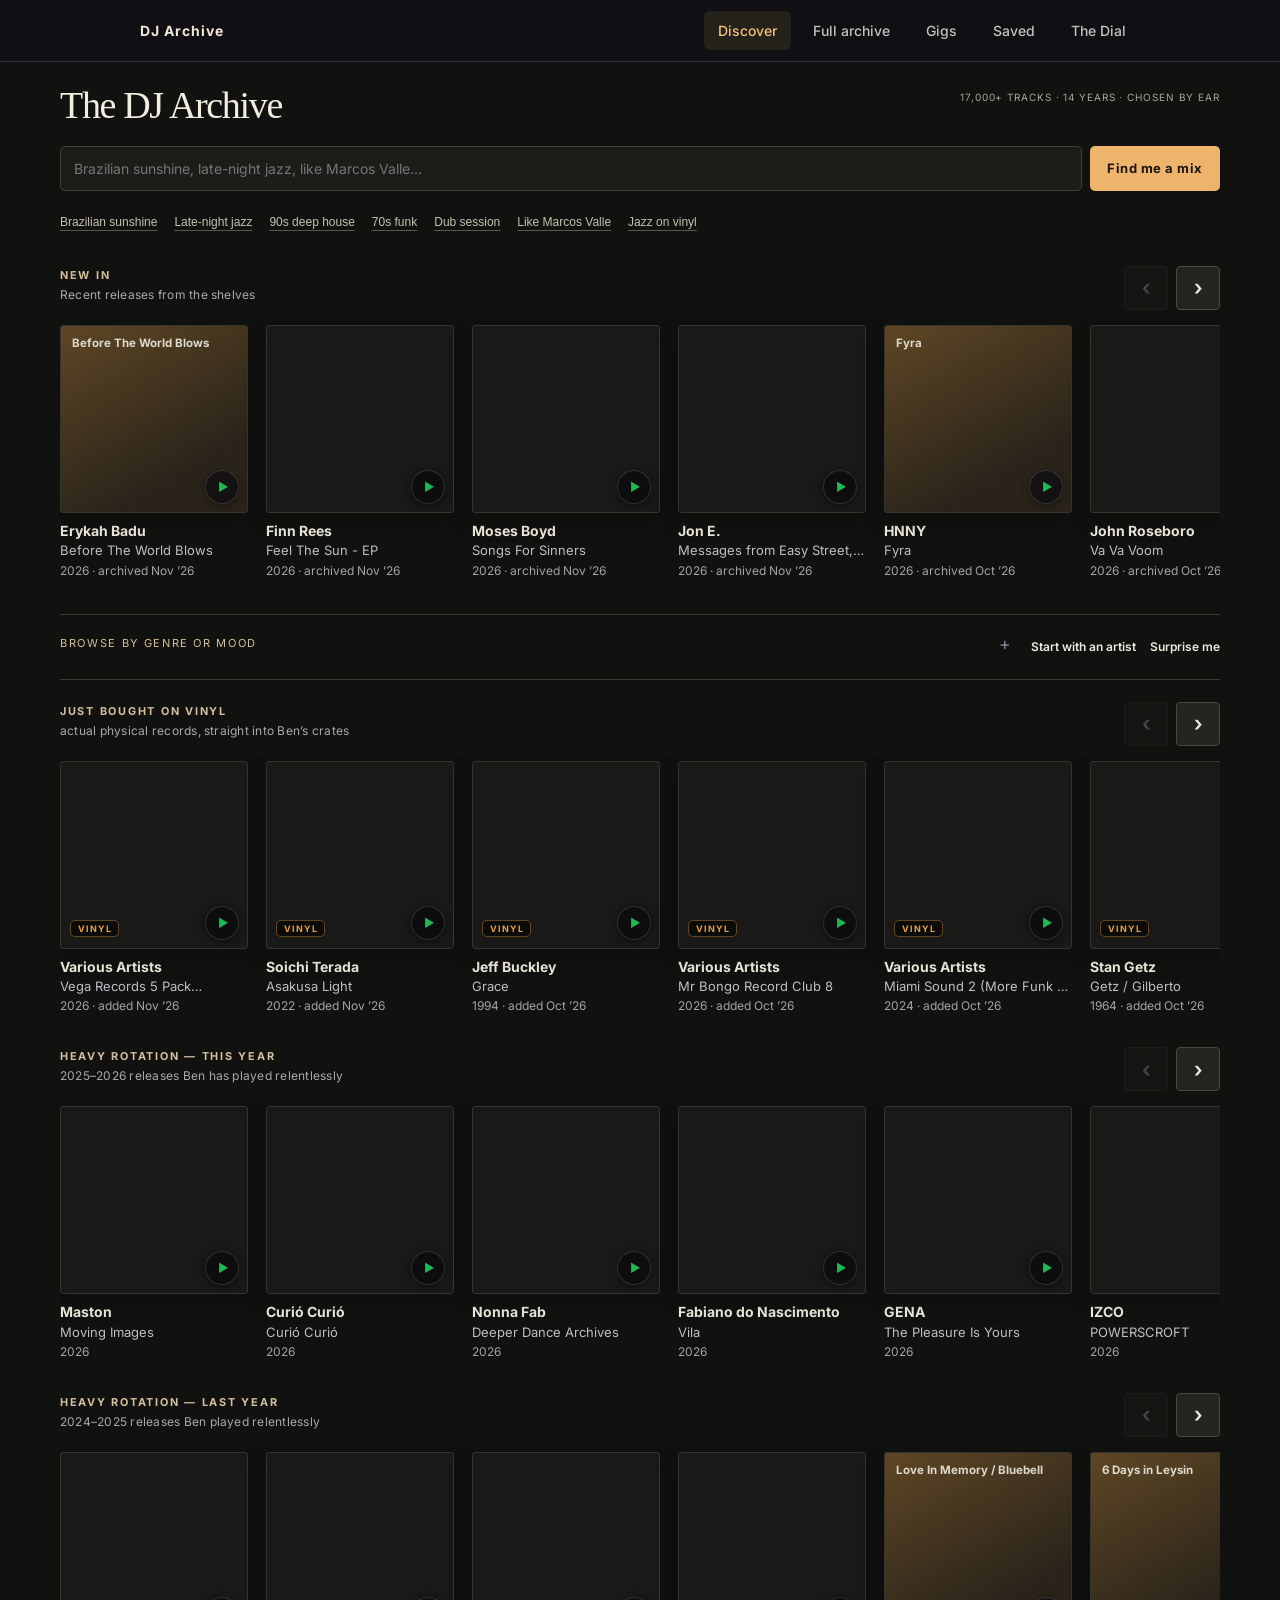
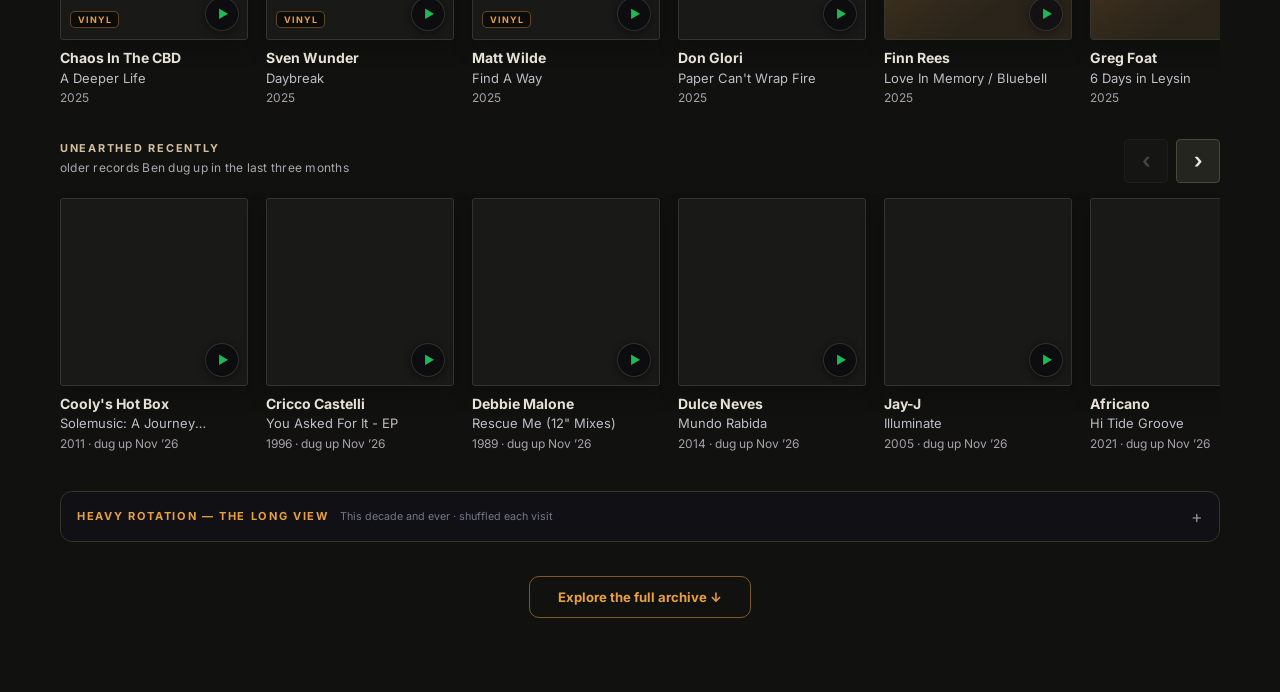
==== index.html @ 31969b56 "Sync 51 Spotify additions on 16 November" ====
<!DOCTYPE html>
<html lang="en">
<head>
<script>window._musicIncoming=location.search;window._musicFindHash=location.hash;</script>
<link rel="stylesheet" href="music-home.css">
<meta charset="UTF-8">
<meta name="viewport" content="width=device-width, initial-scale=1.0">
<title>The DJ Archive — 17,000 Tracks Chosen by Ear</title>
<meta name="description" content="Tell Ben’s shelves what you fancy. The Selector deals 25 sequenced tracks from a 14-year, human-curated archive. No algorithm.">
<meta name="theme-color" content="#0a0a0f">
<link rel="canonical" href="https://benmpolak.github.io/dj-archive/">

<meta property="og:type" content="website">
<meta property="og:site_name" content="The DJ Archive">
<meta property="og:url" content="https://benmpolak.github.io/dj-archive/">
<meta property="og:title" content="The DJ Archive — 17,000 Tracks Chosen by Ear">
<meta property="og:description" content="Tell Ben’s shelves what you fancy. Get a sequenced 25-track selection from 14 years of human curation. No algorithm.">
<meta property="og:image" content="https://benmpolak.github.io/dj-archive/og-preview-v1.png">
<meta property="og:image:width" content="1200">
<meta property="og:image:height" content="630">
<meta property="og:image:type" content="image/png">
<meta property="og:image:alt" content="The DJ Archive — 17,000 tracks, all chosen by ear">

<meta name="twitter:card" content="summary_large_image">
<meta name="twitter:title" content="The DJ Archive — 17,000 Tracks Chosen by Ear">
<meta name="twitter:description" content="Tell Ben’s shelves what you fancy. 25 tracks from a 14-year, human-curated archive. No algorithm.">
<meta name="twitter:image" content="https://benmpolak.github.io/dj-archive/og-preview-v1.png">
<meta name="twitter:image:alt" content="The DJ Archive — 17,000 tracks, all chosen by ear">
<style>
  @import url('https://fonts.googleapis.com/css2?family=Inter:wght@300;400;500;600;700&family=JetBrains+Mono:wght@400;500&display=swap');
  *{margin:0;padding:0;box-sizing:border-box}
  :root{--bg:#0a0a0f;--card:#12121a;--card2:#181824;--border:#1e1e2e;--text:#e0e0e8;--dim:#6a6a80;--accent:#e8a040;--accent2:#40a0e8;--red:#e84060;--green:#60e8a0;--pink:#ff69b4;--purple:#a040e8;--teal:#40e8d0;--orange:#ff8c00}
  body{font-family:'Inter',sans-serif;background:var(--bg);color:var(--text);overflow:hidden;height:100vh}
  .app{display:grid;grid-template-columns:300px 1fr;height:100vh}
  .sidebar{background:var(--card);border-right:1px solid var(--border);padding:16px;overflow-y:auto;display:flex;flex-direction:column;gap:12px}
  .sidebar h1{font-size:1.4em;font-weight:700;background:linear-gradient(135deg,var(--accent),var(--accent2));-webkit-background-clip:text;-webkit-text-fill-color:transparent}
  .about-link{font-size:0.72em;color:var(--accent2);cursor:pointer;transition:color 0.15s;margin-top:-4px} .about-link:hover{color:var(--accent);text-decoration:underline}
  .sidebar .sub{font-size:0.72em;color:var(--dim);margin-top:-8px}
  .filter-label{font-size:0.68em;text-transform:uppercase;letter-spacing:1px;color:var(--dim);margin-bottom:2px}
  .filter-hint{font-size:0.62em;color:var(--dim);opacity:0.6;margin:0 0 4px 0;line-height:1.3}
  .chips{display:flex;flex-wrap:wrap;gap:3px}
  .chip{padding:3px 8px;border-radius:12px;font-size:0.7em;cursor:pointer;background:var(--card2);border:1px solid var(--border);color:var(--dim);transition:all 0.15s;user-select:none;white-space:nowrap}
  .chip:hover{border-color:var(--accent);color:var(--text)}
  .chip.active{background:var(--accent);color:#000;border-color:var(--accent);font-weight:600}
  .chip.active-blue{background:var(--accent2);color:#fff;border-color:var(--accent2);font-weight:600}
  .chip.active-mood{background:var(--purple);color:#fff;border-color:var(--purple);font-weight:600}
  .chip.active-era{background:var(--orange);color:#fff;border-color:var(--orange);font-weight:600}
  .chip.active-tag{background:var(--teal);color:#000;border-color:var(--teal);font-weight:600}
  .chip.active-sg{background:var(--pink);color:#000;border-color:var(--pink);font-weight:600}
  .chip .ct{opacity:0.5;font-size:0.85em}
  .search-box{width:100%;padding:8px 12px;border-radius:8px;border:1px solid var(--border);background:var(--card2);color:var(--text);font-size:0.85em;outline:none}
  .search-box:focus{border-color:var(--accent)}
  .dig-inline-row{display:flex;align-items:center;gap:6px;margin-top:4px}
  .dig-inline-label{font-size:0.68em;color:var(--dim);text-transform:uppercase;letter-spacing:0.5px;flex-shrink:0}
  .dig-inline-input{flex:1;padding:6px 10px;border-radius:8px;border:1px solid var(--border);background:var(--card2);color:var(--text);font-size:0.8em;outline:none;font-family:inherit}
  .dig-inline-input:focus{border-color:var(--teal)}
  .dig-inline-input::placeholder{color:var(--dim);font-size:0.9em}
  .dig-inline-go{padding:6px 10px;border-radius:8px;border:1px solid var(--teal);background:transparent;color:var(--teal);cursor:pointer;font-size:0.85em;transition:all 0.15s;flex-shrink:0}
  .dig-inline-go:hover{background:var(--teal);color:#000}
  .rediscover-btn{padding:5px 12px;border-radius:8px;font-size:0.72em;cursor:pointer;background:var(--card2);border:1px solid var(--border);color:var(--dim);transition:all 0.15s;font-weight:500}
  .rediscover-btn:hover{border-color:var(--accent);color:var(--text)}
  .stats-dash-overlay{position:fixed;inset:0;background:rgba(0,0,0,0.85);z-index:300;display:none;align-items:center;justify-content:center;backdrop-filter:blur(8px);overflow-y:auto;padding:20px}
  .stats-dash-overlay.visible{display:flex}
  .stats-dash{background:var(--card);border:1px solid var(--border);border-radius:16px;width:100%;max-width:900px;max-height:90vh;overflow-y:auto;padding:28px 32px;position:relative}
  .stats-dash h2{font-size:1.3em;font-weight:700;margin-bottom:16px;background:linear-gradient(135deg,var(--accent),var(--accent2));-webkit-background-clip:text;-webkit-text-fill-color:transparent}
  .stats-dash .sd-close{position:absolute;top:16px;right:20px;font-size:1.2em;cursor:pointer;color:var(--dim);transition:color 0.15s}
  .stats-dash .sd-close:hover{color:var(--text)}
  .sd-grid{display:grid;grid-template-columns:repeat(auto-fit,minmax(200px,1fr));gap:16px;margin-bottom:24px}
  .sd-card{background:var(--card2);border:1px solid var(--border);border-radius:12px;padding:16px;text-align:center}
  .sd-card .sd-num{font-size:2em;font-weight:700;font-family:'JetBrains Mono',monospace}
  .sd-card .sd-label{font-size:0.72em;color:var(--dim);margin-top:4px}
  .sd-section{margin-bottom:24px}
  .sd-section h3{font-size:0.9em;font-weight:600;color:var(--accent2);margin-bottom:10px;text-transform:uppercase;letter-spacing:1px}
  .sd-bar-row{display:flex;flex-wrap:wrap;align-items:baseline;gap:0 8px;margin-bottom:8px;font-size:0.85em}
  .sd-bar-label{flex:1;min-width:0;text-align:left;color:var(--text);overflow:hidden;text-overflow:ellipsis;white-space:nowrap}
  .sd-bar{order:2;flex-basis:100%;width:100%;height:3px;margin-top:4px;background:var(--card2);border-radius:2px;overflow:hidden}
  .sd-bar-fill{height:100%;border-radius:2px;transition:width 0.4s ease}
  .sd-bar-count{order:1;font-size:0.82em;color:var(--dim);flex-shrink:0;font-family:'JetBrains Mono',monospace}
  .rd-panel{background:var(--card);border-top:2px solid var(--purple);border-bottom:2px solid var(--purple);padding:14px 16px;flex-shrink:0;max-height:400px;overflow-y:auto;display:none}
  .rd-panel.visible{display:block}
  .rd-header{display:flex;align-items:center;justify-content:space-between;margin-bottom:8px}
  .rd-header h3{font-size:0.85em;font-weight:600;color:var(--purple)}
  .rd-desc{font-size:0.73em;color:var(--dim);font-style:italic;margin:0 0 10px 0;padding:4px 8px;background:var(--card2);border-radius:6px;line-height:1.4}
  .rd-tracks{display:flex;flex-direction:column;gap:3px}
  .rd-track{display:flex;align-items:center;gap:6px;padding:5px 8px;border-radius:6px;background:var(--card2);font-size:0.75em;transition:background 0.15s;cursor:pointer}
  .rd-track:hover{background:var(--border)}
  .rd-track .rd-artist{font-weight:600;color:var(--purple)}
  .rd-track .rd-title{color:var(--text)}
  .rd-track .rd-meta{color:var(--dim);font-size:0.85em;margin-left:auto;white-space:nowrap}
  @media(max-width:768px){.sd-grid{grid-template-columns:1fr 1fr}.stats-dash{padding:16px 18px;margin:10px}.sd-bar-row{font-size:0.8em}}
  .qt-edit{font-size:0.7em;color:var(--dim);opacity:0;cursor:pointer;margin-left:4px;transition:opacity 0.15s;vertical-align:middle}
  tr:hover .qt-edit{opacity:0.5}
  .qt-edit:hover{opacity:1!important;color:var(--accent)}
  @media(max-width:768px){.qt-edit{opacity:0.4;font-size:0.8em}}
  .qt-menu{position:fixed;z-index:500;background:var(--card);border:1px solid var(--border);border-radius:12px;padding:10px 0;min-width:280px;box-shadow:0 8px 32px rgba(0,0,0,0.6);display:none;max-height:80vh;overflow-y:auto}
  .qt-menu.visible{display:block}
  .qt-menu-header{padding:6px 14px;font-size:0.72em;color:var(--dim);border-bottom:1px solid var(--border);margin-bottom:4px}
  .qt-menu-header b{color:var(--text);font-weight:600}
  .qt-section{padding:4px 14px;font-size:0.65em;color:var(--dim);text-transform:uppercase;letter-spacing:1px;margin-top:6px}
  .qt-row{display:flex;align-items:center;gap:8px;padding:6px 14px;cursor:pointer;font-size:0.8em;transition:background 0.1s}
  .qt-row:hover{background:var(--card2)}
  .qt-row input{flex:1;padding:5px 8px;border-radius:6px;border:1px solid var(--border);background:var(--card2);color:var(--text);font-size:0.9em;outline:none;font-family:inherit}
  .qt-row input:focus{border-color:var(--accent)}
  .qt-row label{font-size:0.85em;color:var(--text)}
  .qt-vibe{padding:3px 10px;border-radius:10px;font-size:0.75em;cursor:pointer;background:var(--card2);border:1px solid var(--border);color:var(--dim);transition:all 0.15s;white-space:nowrap}
  .qt-vibe:hover{border-color:var(--accent);color:var(--text)}
  .qt-vibe.qt-active{background:var(--accent);color:#000;border-color:var(--accent);font-weight:600}
  .qt-vibes{display:flex;flex-wrap:wrap;gap:4px;padding:6px 14px}
  .qt-apply{margin:8px 14px 4px;padding:6px 14px;border-radius:8px;border:none;background:var(--accent);color:#000;font-weight:600;font-size:0.8em;cursor:pointer;width:calc(100% - 28px);transition:opacity 0.15s}
  .qt-apply:hover{opacity:0.85}
  .qt-scope{padding:4px 14px;display:flex;align-items:center;gap:6px}
  .qt-scope label{font-size:0.75em;color:var(--dim);cursor:pointer}
  .qt-scope input{accent-color:var(--accent)}
  .cc-quick-actions{display:flex;gap:6px;margin-top:4px}
  .cc-quick-btn{padding:5px 12px;border-radius:8px;font-size:0.72em;cursor:pointer;background:var(--card2);border:1px solid var(--border);color:var(--dim);transition:all 0.15s;font-weight:500}
  .cc-quick-btn:hover{border-color:var(--accent);color:var(--text)}.cc-quick-btn.stats-hero{background:linear-gradient(135deg,var(--accent),var(--accent2));color:#0a0a0f;border:none;font-weight:700;padding:5px 16px;box-shadow:0 2px 10px rgba(232,160,64,0.35)}.cc-quick-btn.stats-hero:hover{transform:translateY(-1px);box-shadow:0 4px 16px rgba(232,160,64,0.55);color:#0a0a0f}.pc-badge{font-size:0.7em;color:var(--accent);background:var(--card2);border-radius:6px;padding:1px 5px;margin-left:6px;font-family:'JetBrains Mono',monospace;white-space:nowrap;vertical-align:middle}.sd-tabs{display:flex;gap:6px;flex-wrap:wrap;margin:0 0 18px}.sd-tab{padding:6px 14px;border-radius:20px;font-size:0.8em;cursor:pointer;background:var(--card2);border:1px solid var(--border);color:var(--dim);font-weight:600}.sd-tab:hover{border-color:var(--accent);color:var(--text)}.sd-tab.active{background:linear-gradient(135deg,var(--accent),var(--accent2));color:#0a0a0f;border:none}
  .search-box::placeholder{color:var(--dim)}
  .genre-search{width:100%;padding:5px 8px;border-radius:6px;border:1px solid var(--border);background:var(--card2);color:var(--text);font-size:0.75em;outline:none;margin-bottom:4px}
  .genre-chips-wrap{max-height:120px;overflow-y:auto}
  .tempo-row{display:flex;align-items:center;gap:8px}
  .tempo-row input{width:60px;padding:4px 6px;border-radius:6px;border:1px solid var(--border);background:var(--card2);color:var(--text);font-size:0.8em;font-family:'JetBrains Mono',monospace;text-align:center;outline:none}
  .tempo-row span{color:var(--dim);font-size:0.8em}
  .main-area{display:flex;flex-direction:column;overflow:hidden}
  .stats-bar{padding:10px 16px;background:var(--card);border-bottom:1px solid var(--border);display:flex;align-items:center;gap:16px;flex-wrap:wrap;flex-shrink:0}
  .stat{font-size:0.78em;color:var(--dim)} .stat b{color:var(--accent);font-family:'JetBrains Mono',monospace}
  .sort-controls{display:flex;gap:4px;margin-left:auto;flex-wrap:wrap}
  .sort-btn{padding:3px 9px;border-radius:10px;font-size:0.68em;cursor:pointer;background:var(--card2);border:1px solid var(--border);color:var(--dim)}
  .sort-btn:hover{border-color:var(--accent)} .sort-btn.active{background:var(--accent2);color:#fff;border-color:var(--accent2)}
  .playlist-actions{display:flex;gap:4px;margin-left:8px} .pl-btn{padding:4px 12px;border-radius:10px;font-size:0.7em;cursor:pointer;border:1px solid var(--border);background:var(--card2);color:var(--dim);font-weight:500;transition:all 0.15s} .pl-btn:hover{border-color:var(--accent);color:var(--text)} .pl-btn.save-spotify{background:#1DB954;color:#000;border-color:#1DB954;font-weight:600} .pl-btn.save-spotify:hover{background:#1ed760}
  .pl-btn.save-recent{background:var(--teal);color:#000;border-color:var(--teal);font-weight:600} .pl-btn.save-recent:hover{background:#6dd6c8}
  .table-wrap{flex:1;overflow-y:auto;overflow-x:hidden;scrollbar-width:thin;scrollbar-color:var(--accent2) var(--card2)}
  .table-wrap::-webkit-scrollbar{width:10px} .table-wrap::-webkit-scrollbar-track{background:var(--card2);border-radius:5px} .table-wrap::-webkit-scrollbar-thumb{background:var(--accent2);border-radius:5px;border:2px solid var(--card2)} .table-wrap::-webkit-scrollbar-thumb:hover{background:var(--accent)}
  table{width:100%;border-collapse:collapse}
  thead{position:sticky;top:0;z-index:5}
  th{padding:7px 10px;text-align:left;font-size:0.65em;text-transform:uppercase;letter-spacing:1px;color:var(--dim);border-bottom:1px solid var(--border);background:var(--bg)}
  th.sortable{cursor:pointer;user-select:none;transition:color 0.15s} th.sortable:hover{color:var(--accent)} th.sort-active{color:var(--accent2);font-weight:700}
  td{padding:5px 10px;font-size:0.78em;border-bottom:1px solid #111118;max-width:0;overflow:hidden;text-overflow:ellipsis;white-space:nowrap}
  td.col-play{overflow:visible;max-width:none}
  tr:hover td{background:var(--card)} tr{cursor:pointer}
  .col-play{width:30px;text-align:center;overflow:visible}
  .bpm-zones{display:flex;flex-wrap:wrap;gap:3px;margin-top:4px}
  .bpm-zone{padding:4px 10px;border-radius:10px;font-size:0.72em;cursor:pointer;background:var(--card2);border:1px solid var(--border);color:var(--dim);transition:all 0.15s;user-select:none}
  .bpm-zone:hover{border-color:var(--accent);color:var(--text)}
  .bpm-zone.active{background:var(--accent);color:#000;border-color:var(--accent);font-weight:600}
  .bpm-zone .bz-range{font-family:'JetBrains Mono',monospace;font-size:0.9em;opacity:0.7;margin-left:3px}
  .bpm-zone .ct{opacity:0.5;font-size:0.85em;margin-left:2px}
  #vinyl-toggle.active{background:var(--accent);color:#000;border-color:var(--accent);font-weight:600}
  .folder-group{margin-bottom:4px}
  .folder-label{font-size:0.72em;color:var(--dim);cursor:pointer;display:flex;align-items:center;gap:4px;padding:3px 0;user-select:none;transition:color 0.15s}
  .folder-label:hover{color:var(--text)}
  .folder-label .folder-arrow{font-size:0.7em;transition:transform 0.2s}
  .folder-group.collapsed .folder-arrow{transform:rotate(-90deg)}
  .folder-group.collapsed .folder-children{display:none}
  .folder-children{padding-left:8px;margin-top:2px}
  .set-track.dragging{opacity:0.4;background:var(--accent)!important}
  .set-track.drag-over{border-top:2px solid var(--accent)}
  .st-arrows{display:flex;flex-direction:column;gap:0;flex-shrink:0}
  .st-arrow{cursor:pointer;color:var(--dim);font-size:0.55em;line-height:1;padding:1px 3px;opacity:0.5;transition:opacity 0.15s;user-select:none}.st-arrow:hover{opacity:1;color:var(--accent)}
  .track-popover{position:fixed;background:var(--card);border:2px solid var(--purple);border-radius:12px;padding:12px 14px;z-index:95;box-shadow:0 8px 24px rgba(0,0,0,0.6);max-width:380px;width:90vw;display:none}
  .track-popover.visible{display:block}
  .tp-header{display:flex;align-items:center;justify-content:space-between;margin-bottom:8px}
  .tp-title{font-size:0.78em;font-weight:600;color:var(--purple)}
  .tp-close{cursor:pointer;color:var(--dim);padding:2px 6px;font-size:0.8em}.tp-close:hover{color:var(--red)}
  .tp-tracks{display:flex;flex-direction:column;gap:4px}
  .tp-track{display:flex;align-items:center;gap:6px;padding:4px 8px;border-radius:6px;background:var(--card2);font-size:0.74em;transition:background 0.15s}
  .tp-track:hover{background:var(--border)}
  .tp-add{cursor:pointer;color:var(--green);font-weight:700;font-size:1.1em;padding:0 4px;opacity:0.5;transition:opacity 0.15s;flex-shrink:0}.tp-add:hover{opacity:1}
  .tp-play{text-decoration:none;font-size:0.65em;flex-shrink:0;display:inline-flex;align-items:center;justify-content:center;width:20px;height:20px;border-radius:50%;background:#1DB954;color:#000;font-weight:700;transition:transform 0.1s}.tp-play:hover{background:#1ed760;transform:scale(1.15)}
  .tp-info{flex:1;overflow:hidden;text-overflow:ellipsis;white-space:nowrap}
  .tp-artist{font-weight:500} .tp-ttl{color:var(--dim)}
  .tp-bpm{font-family:'JetBrains Mono',monospace;font-size:0.8em;color:var(--dim);flex-shrink:0}
  .set-more{width:100%;margin-top:6px;padding:8px;border-radius:8px;background:var(--card2);border:1px dashed var(--accent);color:var(--accent);font-size:0.72em;font-weight:600;cursor:pointer;text-align:center;transition:all 0.15s}
  .set-more:hover{background:var(--accent);color:#000;border-style:solid}
  .col-a{width:15%;font-weight:500} .col-t{width:15%;color:var(--dim)}
  .col-al{width:12%;color:var(--dim);font-size:0.74em}
  .col-yr{width:3%;font-family:'JetBrains Mono',monospace;font-size:0.72em;color:var(--dim)}
  .col-da{width:7%;font-family:'JetBrains Mono',monospace;font-size:0.78em;color:var(--accent2);font-weight:600;white-space:nowrap}
  .mob-da{display:none}
  .col-bpm{width:4%;font-family:'JetBrains Mono',monospace;font-size:0.72em;text-align:right}.col-pc{width:5%;font-family:'JetBrains Mono',monospace;font-size:0.82em;text-align:right;color:var(--accent);font-weight:700}
  .col-vb{width:9%} .col-cr{width:12%} .col-gr{width:12%}
  .play-btn{display:inline-flex;align-items:center;justify-content:center;width:22px;height:22px;border-radius:50%;background:#1DB954;color:#000;text-decoration:none;font-size:0.65em;font-weight:700;transition:all 0.12s}
  .play-btn:hover{background:#1ed760;transform:scale(1.15)}
  .play-btn.sp-search{background:#1a7a3a;color:#fff}
  .play-btn.sp-search:hover{background:#1DB954;transform:scale(1.15)}
  .play-btn.yt{background:#FF0000;color:#fff}
  .play-btn.yt:hover{background:#cc0000}
  .play-btn.now-playing{background:#fff;color:#1DB954;animation:pulse-play 1.5s ease-in-out infinite}
  /* Track title sample link */
  .track-sample{cursor:pointer;transition:color 0.15s;border-bottom:1px dotted transparent}
  .track-sample:hover{color:#1DB954;border-bottom-color:#1DB95480}
  .track-sample.now-playing{color:#1DB954;border-bottom-color:#1DB954}
  /* Spotify app link — icon after track title */
  .sp-app-link{display:inline-block;width:14px;height:14px;margin-left:5px;vertical-align:middle;opacity:0;pointer-events:none;transition:all 0.15s}
  .sp-app-link svg{width:14px;height:14px;display:block}
  .sp-app-link:hover{opacity:1!important;transform:scale(1.25)}
  tr:hover .sp-app-link{opacity:0.5;pointer-events:auto}
  @keyframes pulse-play{0%,100%{box-shadow:0 0 0 0 rgba(29,185,84,0.4)}50%{box-shadow:0 0 0 4px rgba(29,185,84,0)}}
  /* Mini player bar */
  .mini-player{position:fixed;bottom:0;left:0;right:0;height:82px;background:var(--card);border-top:2px solid #1DB954;z-index:88;display:none;align-items:center}
  .mini-player.visible{display:flex}
  .mp-controls{flex:0 0 auto;display:flex;align-items:center;height:100%;border-left:1px solid var(--border)}
  .mp-skip{display:flex;align-items:center;justify-content:center;cursor:pointer;color:var(--text);font-size:0.9em;padding:0 12px;height:100%;transition:all 0.15s;user-select:none}
  .mp-skip:hover{color:#1DB954;background:var(--card2)}
  .mini-player-close{display:flex;align-items:center;justify-content:center;cursor:pointer;color:var(--dim);font-size:0.8em;padding:0 12px;height:100%;transition:all 0.15s;user-select:none;border-left:1px solid var(--border)}
  .mini-player-close:hover{color:var(--red);background:var(--card2)}
  /* Shift table and set builder up when player is showing */
  .mini-player.visible~.app .table-wrap{padding-bottom:82px}
  @media(max-width:900px){
    .mini-player{height:82px}
    .mini-player iframe{height:82px}
    .set-builder.visible{bottom:82px}
  }
  
  .vinyl-link{text-decoration:none;display:inline-flex;align-items:center;vertical-align:middle;margin-left:4px;opacity:0.7;transition:opacity 0.2s}
  .vinyl-link:hover{opacity:1}
  .vinyl-icon{display:inline-flex;align-items:center;vertical-align:middle;margin-left:4px;opacity:0.55}
  .vinyl-badge{width:16px;height:16px;flex-shrink:0}
  .mood-group{margin-bottom:6px}
  .mood-group-label{font-size:0.68em;color:var(--dim);cursor:pointer;display:flex;align-items:center;gap:4px;padding:2px 0;user-select:none}
  .mood-group-label:hover{color:var(--text)}
  .mood-arrow{font-size:0.8em;transition:transform 0.2s}
  .mood-group.collapsed .mood-arrow{transform:rotate(-90deg)}
  .mood-group.collapsed .mood-group-chips{display:none}
  .mini-bar{display:flex;gap:2px;align-items:flex-end;height:14px}
  .bar{width:4px;border-radius:1px;min-height:1px}
  .bar-d{background:var(--accent)} .bar-e{background:var(--red)} .bar-v{background:var(--green)}
  .tag{display:inline-block;padding:1px 5px;border-radius:6px;font-size:0.65em;white-space:nowrap}
  .vibe-tag{background:#2a2a3a;color:var(--dim)} .crate-tag{font-size:0.62em;padding:1px 4px} .genre-tag{background:#1a1a28;color:#5a5a7a;font-size:0.6em}
  .artist-link{cursor:pointer;color:var(--text);transition:color 0.15s}.artist-link:hover{color:var(--accent);text-decoration:underline}
  .similar-panel{background:var(--card);border-top:2px solid var(--purple);padding:8px 16px;display:none;flex-shrink:0;align-items:center;gap:8px;flex-wrap:wrap}
  .similar-panel.visible{display:flex}
  .similar-panel .label{font-size:0.7em;color:var(--dim)} .similar-panel .name{font-size:0.85em;font-weight:600;color:var(--purple)}
  .similar-chip{padding:3px 10px;border-radius:12px;font-size:0.72em;background:var(--card2);border:1px solid var(--border);color:var(--text);cursor:pointer}
  .similar-chip:hover{border-color:var(--purple);color:var(--purple)}
  .close-btn{margin-left:auto;cursor:pointer;color:var(--dim);font-size:0.8em;padding:2px 8px}.close-btn:hover{color:var(--red)}
  .quick-chips{display:flex;flex-wrap:wrap;gap:3px;margin-top:4px}
  .set-builder{position:fixed;bottom:82px;right:0;width:400px;max-height:55vh;background:var(--card);border-top:2px solid var(--accent);border-left:2px solid var(--accent);border-radius:12px 0 0 0;overflow:hidden;display:none;z-index:89;box-shadow:-4px -4px 24px rgba(0,0,0,0.5);flex-direction:column}
  .set-builder.visible{display:flex}
  .set-builder.minimised{max-height:none;height:auto}
  .set-builder.minimised .set-body{display:none}
  .set-drag-bar{display:flex;align-items:center;gap:6px;padding:8px 12px;background:var(--accent);color:#000;cursor:grab;user-select:none;flex-shrink:0}
  .set-drag-bar:active{cursor:grabbing}
  .set-drag-bar h3{font-size:0.8em;font-weight:700}
  .set-drag-grip{font-size:0.6em;opacity:0.5;letter-spacing:1px}
  .set-minimise{cursor:pointer;font-size:0.7em;padding:2px 6px;opacity:0.6;transition:opacity 0.15s}.set-minimise:hover{opacity:1}
  .set-body{padding:10px 14px;overflow-y:auto;flex:1}
  .set-header{display:flex;align-items:center;justify-content:space-between;margin-bottom:6px;flex-wrap:wrap;gap:4px}
  .set-header h3{font-size:0.85em;font-weight:600;color:var(--accent)}
  .set-actions{display:flex;gap:4px}
  .set-btn{padding:3px 10px;border-radius:8px;font-size:0.68em;cursor:pointer;border:1px solid var(--border);background:var(--card2);color:var(--dim)}
  .set-btn:hover{border-color:var(--accent);color:var(--text)}
  .set-btn.primary{background:var(--accent);color:#000;border-color:var(--accent);font-weight:600}
  .set-btn.danger{border-color:var(--red);color:var(--red)}.set-btn.danger:hover{background:var(--red);color:#fff}
  .set-btn.save-spotify{background:#1DB954;color:#fff;border-color:#1DB954;font-weight:600}.set-btn.save-spotify:hover{background:#1ed760}
  .set-desc{font-size:0.75em;color:var(--dim);font-style:italic;margin:0 0 6px 0;padding:4px 8px;background:var(--card2);border-radius:6px;line-height:1.4}
  .set-tracks{display:flex;flex-direction:column;gap:3px}
  .set-track{display:flex;align-items:center;gap:6px;padding:3px 6px;border-radius:6px;background:var(--card2);font-size:0.75em;transition:all 0.2s}
  .set-track.st-now-playing{background:#1DB95420;border-left:3px solid #1DB954}
  .st-num{color:var(--dim);font-family:'JetBrains Mono',monospace;width:16px;text-align:right;font-size:0.85em}
  .st-play{text-decoration:none;font-size:0.7em} .st-info{flex:1;overflow:hidden;text-overflow:ellipsis;white-space:nowrap}
  .st-artist{font-weight:500} .st-title{color:var(--dim)}
  .st-bpm{font-family:'JetBrains Mono',monospace;font-size:0.8em;color:var(--dim);width:45px;text-align:right}
  .st-remove{cursor:pointer;color:var(--dim);padding:0 4px}.st-remove:hover{color:var(--red)}
  .st-flow{display:inline-block;width:6px;height:6px;border-radius:50%;margin-right:2px}
  /* Transition helper */
  .transition-helper{margin-top:8px;padding-top:8px;border-top:1px dashed var(--border)}
  .th-header{display:flex;justify-content:space-between;align-items:center;margin-bottom:6px}
  .th-title{font-size:0.75em;font-weight:600;color:var(--accent2)}
  .th-dir{font-size:0.65em;color:var(--dim);font-family:'JetBrains Mono',monospace}
  .th-track{display:flex;align-items:center;gap:5px;padding:4px 6px;border-radius:6px;font-size:0.72em;cursor:pointer;transition:background 0.15s;background:transparent;border:1px dashed var(--border)}
  .th-track:hover{background:var(--card2);border-color:var(--accent2)}
  .th-add{color:var(--green);font-weight:700;font-size:1em;width:14px;text-align:center}
  .th-play{text-decoration:none;font-size:0.7em;cursor:pointer}
  .th-info{flex:1;overflow:hidden;text-overflow:ellipsis;white-space:nowrap}
  .th-artist{font-weight:500} .th-ttl{color:var(--dim)}
  .th-meta{display:flex;gap:6px;align-items:center;flex-shrink:0}
  .th-bpm{font-family:'JetBrains Mono',monospace;font-size:0.85em;font-weight:600}
  .th-gap{font-family:'JetBrains Mono',monospace;font-size:0.7em;opacity:0.6}
  .th-vibe{font-size:0.7em;color:var(--dim);max-width:60px;overflow:hidden;text-overflow:ellipsis;white-space:nowrap}
  .set-toast{position:fixed;bottom:20px;left:50%;transform:translateX(-50%);background:var(--accent);color:#000;padding:8px 20px;border-radius:20px;font-size:0.8em;font-weight:600;opacity:0;transition:opacity 0.3s,bottom 0.2s;pointer-events:none;z-index:100}
  .set-toast.show{opacity:1}
  .mobile-toggle{display:none;padding:10px 16px;background:var(--card);border-bottom:1px solid var(--border);cursor:pointer;font-size:0.85em;color:var(--accent);font-weight:600}
  .mobile-bar{display:none;padding:10px 12px;background:var(--card);border-bottom:1px solid var(--border);flex-direction:column;gap:8px}
  .mobile-moods{display:flex;gap:4px;overflow-x:auto;padding-bottom:4px;-webkit-overflow-scrolling:touch}
  .mobile-moods::-webkit-scrollbar{display:none} .mobile-moods{-ms-overflow-style:none;scrollbar-width:none}
  .mobile-moods .chip{flex-shrink:0;padding:6px 12px;font-size:0.78em}
  .intro-overlay{position:fixed;inset:0;background:rgba(0,0,0,0.85);z-index:200;display:flex;align-items:center;justify-content:center;backdrop-filter:blur(8px)}
  .intro-card{background:var(--card);border:1px solid var(--border);border-radius:16px;max-width:480px;width:90%;padding:28px 32px;text-align:center}
  .intro-card h2{font-size:1.3em;margin-bottom:12px;background:linear-gradient(135deg,var(--accent),var(--accent2));-webkit-background-clip:text;-webkit-text-fill-color:transparent}
  .intro-card p{font-size:0.82em;color:var(--dim);line-height:1.6;margin-bottom:8px;text-align:left}
  .intro-card .intro-item{display:flex;align-items:flex-start;gap:8px;margin:6px 0}
  .intro-card .intro-icon{font-size:1.1em;flex-shrink:0;margin-top:1px}
  .intro-card .intro-text{font-size:0.8em;color:var(--text);line-height:1.5}
  .intro-card .intro-text b{color:var(--accent)}
  .intro-dismiss{margin-top:18px;padding:10px 32px;border-radius:10px;background:linear-gradient(135deg,var(--accent),var(--accent2));color:#000;font-weight:700;font-size:0.85em;border:none;cursor:pointer}
  .intro-dismiss:hover{opacity:0.9}
  .intro-link{color:var(--accent2);text-decoration:none;font-size:0.72em;display:block;margin-top:8px}
  .intro-link:hover{text-decoration:underline}
  .dig-panel{background:var(--card);border-top:2px solid var(--teal);border-bottom:2px solid var(--teal);padding:14px 16px;flex-shrink:0;max-height:400px;overflow-y:auto;display:none}
  .dig-panel.visible{display:block}
  .dig-header{display:flex;align-items:center;justify-content:space-between;margin-bottom:8px;flex-wrap:wrap;gap:4px}
  .dig-header h3{font-size:0.85em;font-weight:600;color:var(--teal)}
  .dig-desc{font-size:0.73em;color:var(--dim);font-style:italic;margin:0 0 8px 0;padding:4px 8px;background:var(--card2);border-radius:6px;line-height:1.4}
  .dig-tracks{display:flex;flex-direction:column;gap:3px}
  .dig-track{display:flex;align-items:center;gap:6px;padding:4px 8px;border-radius:6px;background:var(--card2);font-size:0.75em;transition:background 0.15s}
  .dig-track:hover{background:var(--border)}
  .dt-num{color:var(--dim);font-family:'JetBrains Mono',monospace;width:18px;text-align:right;font-size:0.85em;flex-shrink:0}
  .dt-play{text-decoration:none;font-size:0.7em;flex-shrink:0}
  .dt-info{flex:1;overflow:hidden;text-overflow:ellipsis;white-space:nowrap}
  .dt-artist{font-weight:500;cursor:pointer}.dt-artist:hover{color:var(--teal);text-decoration:underline}
  .dt-title{color:var(--dim)}
  .dt-album{color:var(--dim);font-size:0.85em;opacity:0.6}
  .dt-meta{display:flex;gap:8px;flex-shrink:0;align-items:center}
  .dt-vibe{font-size:0.65em;padding:1px 5px;border-radius:6px;background:#2a2a3a;color:var(--dim)}
  .dt-genre{font-size:0.6em;color:#5a5a7a}
  .collection-context{background:linear-gradient(135deg,var(--card) 0%,var(--card2) 100%);border-bottom:1px solid var(--border);padding:16px 20px;position:relative;flex-shrink:0}
  .cc-inner{display:flex;flex-direction:column;gap:12px}
  .cc-welcome{max-width:700px}
  .cc-title{font-size:0.95em;font-weight:700;color:var(--accent);margin-bottom:4px}
  .cc-text{font-size:0.75em;color:var(--dim);line-height:1.5} .cc-text b{color:var(--accent2);font-weight:700}
  .cc-actions{display:flex;gap:8px;flex-wrap:wrap}
  .cc-btn{padding:8px 16px;border-radius:10px;font-size:0.76em;cursor:pointer;border:2px solid transparent;font-weight:700;transition:all 0.15s}
  .cc-btn-archive{background:var(--accent2);color:#fff;border-color:var(--accent2);font-size:0.82em;padding:9px 20px} .cc-btn-archive:hover{background:#c084fc;border-color:#c084fc}
  .cc-btn-recent{background:var(--accent);color:#000;border-color:var(--accent);font-size:0.82em;padding:9px 20px;font-weight:700} .cc-btn-recent:hover{background:#f0d060;border-color:#f0d060}
  .cc-time-chips{display:flex;gap:6px;flex-wrap:wrap}
  .cc-time-chips .time-chip{padding:6px 14px;font-size:0.76em;border-radius:10px;font-weight:500}
  .cc-dig-inline{display:flex;align-items:center;gap:4px} .cc-dig-input{padding:7px 12px;border-radius:10px;border:2px solid var(--teal);background:var(--card2);color:var(--text);font-size:0.8em;width:160px;outline:none;font-family:inherit} .cc-dig-input:focus{border-color:var(--accent);background:var(--bg)} .cc-dig-input::placeholder{color:var(--dim)}
  .cc-btn-dig-go{background:var(--teal);color:#000;font-weight:700;padding:7px 14px}
  .cc-tools{display:flex;gap:10px;margin-top:8px;flex-wrap:wrap}
  .cc-tool-card{background:var(--card2);border:2px solid var(--border);border-radius:12px;padding:12px 16px;cursor:pointer;flex:1;min-width:200px;transition:all 0.15s}
  .cc-tool-card:hover{border-color:var(--accent);background:var(--bg);transform:translateY(-1px)}
  .cc-tool-card.cc-tool-dig:hover{border-color:var(--teal)}
  .cc-tool-name{font-weight:700;font-size:0.82em;margin-bottom:4px;display:flex;align-items:center;gap:8px}
  .cc-tool-cta{font-size:0.78em;font-weight:600;color:var(--accent);opacity:0.7}
  .cc-tool-card:hover .cc-tool-cta{opacity:1}
  .cc-tool-card.cc-tool-dig .cc-tool-cta{color:var(--teal)}
  .cc-tool-desc{font-size:0.72em;color:var(--dim);line-height:1.45}
  .cc-btn-surprise{background:var(--card2);color:var(--text);border-color:var(--border)} .cc-btn-surprise:hover{border-color:var(--accent)}
  .cc-btn-dig{background:var(--card2);color:var(--teal);border-color:var(--teal)} .cc-btn-dig:hover{background:var(--teal);color:#000}
  .cc-recent-moods{display:flex;align-items:center;gap:8px;flex-wrap:wrap}
  .cc-moods-label{font-size:0.72em;color:var(--dim);white-space:normal;line-height:1.4}
  .cc-footer{margin-top:6px;padding-top:6px;border-top:1px solid var(--border)}
  .cc-vinyl-link{font-size:0.68em;color:var(--dim);cursor:pointer;transition:color 0.15s} .cc-vinyl-link:hover{color:var(--accent)}
  .cc-mood-pills{display:flex;gap:4px;flex-wrap:wrap}
  .cc-spotify-connect{display:flex;align-items:center;gap:10px;flex-wrap:wrap;margin-bottom:4px}
  .cc-btn-spotify{background:#1DB954;color:#fff;border:none;padding:8px 16px;border-radius:20px;font-size:0.78em;font-weight:600;cursor:pointer;transition:all 0.15s} .cc-btn-spotify:hover{background:#1ed760;transform:scale(1.03)}
  .cc-btn-spotify.connected{background:#333;cursor:default;pointer-events:none}
  .cc-spotify-status{font-size:0.7em;color:var(--dim)}
  .cc-mood-pill{padding:4px 10px;border-radius:8px;font-size:0.68em;cursor:pointer;background:#1DB954;color:#fff;border:none;font-weight:600;transition:all 0.15s} .cc-mood-pill:hover{background:#1ed760;transform:scale(1.05)}
  .cc-dismiss{position:absolute;top:8px;right:12px;cursor:pointer;color:var(--dim);font-size:0.75em;padding:4px 8px;opacity:0.5}.cc-dismiss:hover{opacity:1;color:var(--red)}
  @media(max-width:900px){
    body{overflow:auto;height:auto} .app{display:flex;flex-direction:column;height:auto;min-height:100vh}
    .mobile-toggle{display:block} .sidebar{display:none;border-right:none;border-bottom:2px solid var(--accent);padding:12px;max-height:70vh;overflow-y:auto}
    .sidebar.open{display:flex} .main-area{flex:1;overflow:visible}
    .mobile-bar{display:flex}
    .mobile-toggle{font-size:0.82em;padding:10px 14px;display:flex;align-items:center;justify-content:space-between}
    .table-wrap{overflow-x:hidden;overflow-y:visible;-webkit-overflow-scrolling:touch} table{width:100%;min-width:0;table-layout:fixed}
    td,th{padding:8px 6px;font-size:0.78em}
    .col-gr,.col-al,.col-yr,.col-da,.col-bpm,.col-cr{display:none}
    .col-play{width:36px} .col-a{width:34%} .col-t{width:34%} .col-vb{display:none}
    .track-sample{border-bottom:none} /* no dotted underline on mobile — touch targets differ */
    .sp-app-link{opacity:0.5!important;pointer-events:auto!important;width:16px;height:16px} /* always visible on mobile */
    .sp-app-link svg{width:16px;height:16px}
    .mob-da{display:inline-block;margin-left:6px;padding:1px 5px;border-radius:4px;font-size:0.65em;font-family:'JetBrains Mono',monospace;background:var(--accent2);color:#fff;opacity:0.8;vertical-align:middle}
    .play-btn{width:36px;height:36px;font-size:0.8em}
    .chip{padding:7px 14px;font-size:0.82em}
    .search-box{font-size:1em;padding:14px 16px;border-radius:12px}
    .stats-bar{padding:8px 12px;gap:8px} .stat{font-size:0.72em}
    .sort-controls{display:flex;margin-left:0;margin-top:4px;width:100%;overflow-x:auto;-webkit-overflow-scrolling:touch}
    .sort-btn{padding:6px 12px;font-size:0.72em;white-space:nowrap}
    .playlist-actions{margin-left:0;margin-top:4px;width:100%;flex-wrap:wrap}
    .pl-btn{padding:8px 14px;font-size:0.75em}
    /* Context panel — compact on mobile */
    .collection-context{padding:12px 14px}
    .cc-welcome{display:none} /* hide the description on mobile — they know what it is */
    .cc-actions{gap:6px;width:100%} .cc-btn{padding:10px 14px;font-size:0.78em;flex:1;text-align:center}
    .cc-tools{flex-direction:column;gap:8px;margin-top:4px}
    .cc-tool-card{min-width:0;padding:10px 14px}
    .cc-tool-desc{display:none} /* hide descriptions on mobile — just show the button */
    .cc-tool-name{font-size:0.85em;justify-content:center}
    .cc-dig-inline{width:100%} .cc-dig-input{flex:1;width:auto;font-size:0.85em}
    .cc-spotify-connect{width:100%;justify-content:center}
    .cc-recent-moods{flex-direction:column;align-items:flex-start;gap:6px;width:100%}
    .cc-mood-pills{width:100%}
    .cc-moods-label{font-size:0.75em}
    .cc-footer{text-align:center}
    /* Set builder — full width bottom sheet on mobile */
    .set-builder{position:fixed;top:auto;bottom:82px;left:0;right:0;width:100%;max-height:50vh;border-radius:16px 16px 0 0;border:none;border-top:2px solid var(--accent)}
    .set-header{flex-direction:column;align-items:flex-start;gap:6px}
    .set-actions{width:100%;flex-wrap:wrap}
    .set-btn{padding:10px 14px;font-size:0.75em;flex:1;text-align:center}
    .set-track{padding:10px 12px}
    .st-info{font-size:0.85em}
    /* Dig panel */
    .dig-panel{max-height:50vh;padding:10px 12px}
    .dig-track{padding:8px 10px}
    .dt-meta{display:none} /* hide meta on mobile — too cramped */
    /* Similar panel */
    .similar-panel{padding:8px 12px;gap:6px} .similar-chip{padding:6px 12px;font-size:0.75em}
    /* Intro */
    .intro-card{padding:20px;max-width:94%} .intro-card h2{font-size:1.1em}
    .intro-item{flex-direction:column;gap:2px}
    .filter-label{font-size:0.74em;margin-top:6px}
    th{font-size:0.6em;padding:6px}
    tr{border-bottom:1px solid var(--border)}
    .tag.vibe-tag{font-size:0.7em;padding:2px 8px}
    /* Toast — bigger on mobile */
    .set-toast{font-size:0.85em;padding:10px 24px;bottom:30px}
  }
  @media(max-width:480px){
    .col-vb{display:none}
    .col-play{width:38px}
    .col-a{width:40%} .col-t{width:40%}
    td{font-size:0.78em;padding:12px 4px}
    .play-btn{width:34px;height:34px}
    /* Stack the tool cards tighter */
    .cc-tools{gap:6px}
    .cc-tool-card{padding:12px}
    .cc-tool-name{font-size:0.88em}
    /* Bigger touch targets everywhere */
    .chip{padding:8px 16px;font-size:0.85em}
    .sort-btn{padding:8px 14px;font-size:0.75em}
    .set-btn{padding:10px 14px;font-size:0.75em}
    .cc-btn{padding:12px 16px;font-size:0.82em}
    .pl-btn{padding:10px 16px;font-size:0.78em}
  }

  /* === TIME FILTERS === */
  .time-chips{display:flex;flex-wrap:wrap;gap:3px;margin-top:4px}
  .time-chip{padding:3px 8px;border-radius:12px;font-size:0.7em;cursor:pointer;background:var(--card2);border:1px solid var(--border);color:var(--dim);transition:all 0.15s;user-select:none;white-space:nowrap}
  .time-chip:hover{border-color:var(--accent2);color:var(--text)}
  .time-chip.active{background:var(--accent2);color:#fff;border-color:var(--accent2);font-weight:600}
  .time-chip .ct{opacity:0.5;font-size:0.85em}

  /* === MOBILE IMPROVEMENTS === */
  /* Track popover — bottom sheet on mobile */
  @media(max-width:900px){
    .track-popover{position:fixed!important;bottom:0!important;left:0!important;right:0!important;top:auto!important;max-width:100%!important;width:100%!important;border-radius:16px 16px 0 0;border:none;border-top:2px solid var(--purple);max-height:65vh;overflow-y:auto;padding:16px;animation:slideUp 0.2s ease-out}
    @keyframes slideUp{from{transform:translateY(100%)}to{transform:translateY(0)}}
    .tp-track{padding:12px 10px;min-height:48px}
    .tp-add{font-size:1.4em;padding:0 8px;min-width:36px;text-align:center}
    .tp-play{font-size:0.85em;width:32px;height:32px;display:inline-flex;align-items:center;justify-content:center;border-radius:50%;background:#1DB954;color:#000}
    .tp-info{font-size:0.88em}
    .tp-bpm{font-size:0.85em}
    .tp-header{padding-bottom:8px;border-bottom:1px solid var(--border);margin-bottom:4px}
    .tp-title{font-size:0.85em}
    .tp-close{font-size:1em;padding:8px 12px}
    /* Track popover action row on mobile */
    .tp-actions-mob{display:flex;gap:6px;margin-top:10px;padding-top:10px;border-top:1px solid var(--border)}
    .tp-action-btn{flex:1;padding:10px;border-radius:10px;font-size:0.78em;font-weight:600;cursor:pointer;border:1px solid var(--border);background:var(--card2);color:var(--dim);text-align:center;transition:all 0.15s}
    .tp-action-btn:hover{border-color:var(--accent);color:var(--text)}
    .tp-action-btn.tp-act-instant{background:linear-gradient(135deg,#ff8c00,#e84060);color:#fff;border-color:#ff8c00;font-weight:700}
    .tp-action-btn.tp-act-instant:hover{opacity:0.9;transform:scale(1.02)}
    .tp-action-btn.tp-act-set{background:var(--accent);color:#000;border-color:var(--accent)}
    .tp-action-btn.tp-act-dig{background:var(--teal);color:#000;border-color:var(--teal)}
    .tp-action-btn.tp-act-filter{background:var(--purple);color:#fff;border-color:var(--purple)}
    /* Backdrop overlay */
    .tp-backdrop{display:none;position:fixed;inset:0;background:rgba(0,0,0,0.5);z-index:94}
    .tp-backdrop.visible{display:block}
    /* Better mobile quick actions bar */
    .mobile-quick-actions{scrollbar-width:none;-ms-overflow-style:none}
    .mobile-quick-actions::-webkit-scrollbar{display:none}
    /* Time chips in mobile bar */
    .mobile-time-chips{display:flex;gap:4px;overflow-x:auto;padding-bottom:2px;-webkit-overflow-scrolling:touch;scrollbar-width:none;-ms-overflow-style:none}
    .mobile-time-chips::-webkit-scrollbar{display:none}
    .mobile-time-chips .time-chip{flex-shrink:0;padding:6px 12px;font-size:0.78em}
  }
  @media(min-width:901px){
    .tp-actions-mob{display:none}
    .tp-backdrop{display:none!important}
    .mobile-time-chips{display:none}
  }

  /* Artist Map */
  .artist-map-overlay{position:fixed;inset:0;background:rgba(0,0,0,0.9);z-index:400;display:none;backdrop-filter:blur(6px)}
  .artist-map-overlay.visible{display:block}
  .am-close{position:fixed;top:16px;right:20px;font-size:1.4em;cursor:pointer;color:var(--dim);z-index:401;transition:color 0.15s}
  .am-close:hover{color:var(--text)}
  .am-title{position:fixed;top:16px;left:20px;z-index:401;font-size:0.9em;color:var(--dim)}
  .am-title b{color:var(--accent);font-weight:700}
  .am-hint{position:fixed;bottom:16px;left:50%;transform:translateX(-50%);z-index:401;font-size:0.7em;color:var(--dim);background:var(--card);padding:4px 12px;border-radius:8px;border:1px solid var(--border)}
  .am-canvas{width:100%;height:100%;cursor:grab}
  .am-canvas:active{cursor:grabbing}
  @media(max-width:900px){
    .am-title{font-size:0.75em;top:10px;left:10px;right:40px}
    .am-close{top:10px;right:12px}
    .am-hint{font-size:0.65em;bottom:10px}
  }

</style>
</head>
<body>
<div class="intro-overlay" id="intro" style="display:none">
  <div class="intro-card">
    <h2>Welcome to the DJ Archive</h2>
    <p style="text-align:center;margin-bottom:14px">This is <span class="live-count">16,950</span> tracks built up over 14 years by one DJ — thousands of hours listening, digging and curating. No algorithm decided what goes in here. Every track was chosen by ear.</p>
    <div class="intro-item"><span class="intro-icon">📅</span><span class="intro-text"><b>Recently Added</b> is your starting view — the newest tracks added to the collection. Hit <b>Full Archive A–Z</b> to browse everything.</span></div>
    <div class="intro-item"><span class="intro-icon">🔍</span><span class="intro-text"><b>Search &amp; Filter</b> — find any artist, track or album. Use the moods, crates and vibes in the sidebar to explore by feel.</span></div>
    <div class="intro-item"><span class="intro-icon">🎛️</span><span class="intro-text"><b>Build Me a Mix</b> — generates a curated set from the archive. You can also hit the 🎛️ icon next to any track to build a mix starting from that song.</span></div>
    <div class="intro-item"><span class="intro-icon">🔭</span><span class="intro-text"><b>Dig Deeper</b> — type any artist and discover who else lives in this collection alongside them. Matched by shared genres, moods and crates — connections a human made, not a machine.</span></div>
    <div class="intro-item"><span class="intro-icon">💚</span><span class="intro-text"><b>Save to Spotify</b> — save any filtered view, mix or dig results straight to your Spotify as a playlist.</span></div>
    <div class="intro-item"><span class="intro-icon">▶</span><span class="intro-text"><b>Play</b> — every green button opens the track directly in Spotify.</span></div>
    <button class="intro-dismiss" onclick="dismissIntro()">Let me explore</button>
  </div>
</div>
<div class="app">
  <div class="mobile-toggle" id="mobile-toggle"><span>☰ Filters</span><span id="mob-count" style="font-size:0.75em;color:var(--dim)"></span></div>
  <div class="sidebar">
    <h1>DJ Archive</h1>
    <p class="sub">Chosen by ear. One DJ's 14-year collection — <span class="live-count">16,950</span> tracks curated by ear.</p>
    <div class="about-link" onclick="q('#intro').style.display='flex'">ℹ️ About this archive</div>
    <input type="text" class="search-box" id="search" placeholder="Search for an artist, track or album...">
    <div class="dig-inline-row">
      <span class="dig-inline-label">or</span>
      <input type="text" class="dig-inline-input" id="dig-inline-input" placeholder="Dig deeper — type an artist name..." autocomplete="off">
      <button class="dig-inline-go" onclick="digFromInlineNew()">🔭</button>
    </div>
    <div><div class="filter-label">📂 Browse</div>
      <div id="genre-folders"></div>
      <div class="chips" id="crate-chips" style="display:none"></div>
    </div>
    <div><div class="filter-label">🎶 Sub-Genre</div><div id="subgenre-folders"></div></div>
    <div><div class="filter-label">🏷️ Playlist DNA</div><div class="chips" id="tag-chips"><div class="chip tag-chip" data-tag="Soulful House">Soulful House <span class="ct">3170</span></div><div class="chip tag-chip" data-tag="New Jazz">New Jazz <span class="ct">2832</span></div><div class="chip tag-chip" data-tag="Classic Jazz">Classic Jazz <span class="ct">1464</span></div><div class="chip tag-chip" data-tag="Dancefloor">Dancefloor <span class="ct">1097</span></div><div class="chip tag-chip" data-tag="Soul Disco Revival">Soul Disco Revival <span class="ct">952</span></div><div class="chip tag-chip" data-tag="New Wave Soul">New Wave Soul <span class="ct">933</span></div><div class="chip tag-chip" data-tag="Modern Indie">Modern Indie <span class="ct">837</span></div><div class="chip tag-chip" data-tag="Soul & Disco">Soul & Disco <span class="ct">810</span></div><div class="chip tag-chip" data-tag="Deep & Techno">Deep & Techno <span class="ct">757</span></div><div class="chip tag-chip" data-tag="Brazilian">Brazilian <span class="ct">606</span></div><div class="chip tag-chip" data-tag="Disco">Disco <span class="ct">590</span></div><div class="chip tag-chip" data-tag="Balearic">Balearic <span class="ct">567</span></div><div class="chip tag-chip" data-tag="Yacht Rock & Soul Gliding">Yacht Rock & Soul Gliding <span class="ct">543</span></div><div class="chip tag-chip" data-tag="Cosmic & Spiritual">Cosmic & Spiritual <span class="ct">466</span></div><div class="chip tag-chip" data-tag="Jazz">Jazz <span class="ct">433</span></div><div class="chip tag-chip" data-tag="Afrobeat & African">Afrobeat & African <span class="ct">412</span></div><div class="chip tag-chip" data-tag="Modern Hip Hop">Modern Hip Hop <span class="ct">396</span></div><div class="chip tag-chip" data-tag="Meditative">Meditative <span class="ct">364</span></div><div class="chip tag-chip" data-tag="Lo-Fi & Chill">Lo-Fi & Chill <span class="ct">343</span></div><div class="chip tag-chip" data-tag="Classic Hip Hop">Classic Hip Hop <span class="ct">332</span></div><div class="chip tag-chip" data-tag="Sunshine Dance">Sunshine Dance <span class="ct">315</span></div><div class="chip tag-chip" data-tag="Classic Soul">Classic Soul <span class="ct">307</span></div><div class="chip tag-chip" data-tag="Thinking Songs">Thinking Songs <span class="ct">259</span></div><div class="chip tag-chip" data-tag="Hip Hop">Hip Hop <span class="ct">257</span></div><div class="chip tag-chip" data-tag="Brazilian Heat">Brazilian Heat <span class="ct">243</span></div><div class="chip tag-chip" data-tag="Reggae & Caribbean">Reggae & Caribbean <span class="ct">239</span></div><div class="chip tag-chip" data-tag="Neo Soul Classics">Neo Soul Classics <span class="ct">215</span></div><div class="chip tag-chip" data-tag="Chill Electronic">Chill Electronic <span class="ct">202</span></div><div class="chip tag-chip" data-tag="Latin">Latin <span class="ct">194</span></div><div class="chip tag-chip" data-tag="Dance">Dance <span class="ct">167</span></div><div class="chip tag-chip" data-tag="Classic Indie">Classic Indie <span class="ct">155</span></div><div class="chip tag-chip" data-tag="Indie">Indie <span class="ct">126</span></div><div class="chip tag-chip" data-tag="Chill Dance">Chill Dance <span class="ct">121</span></div><div class="chip tag-chip" data-tag="Party Classics">Party Classics <span class="ct">117</span></div><div class="chip tag-chip" data-tag="Manchester">Manchester <span class="ct">89</span></div></div></div>
    <div><div class="filter-label">↕ BPM</div><div class="bpm-zones" id="bpm-zones">
      <div class="bpm-zone" data-bmin="0" data-bmax="95" onclick="toggleBpmZone(this)">Downtempo <span class="bz-range">&lt;95</span></div>
      <div class="bpm-zone" data-bmin="95" data-bmax="110" onclick="toggleBpmZone(this)">Hip Hop <span class="bz-range">95–110</span></div>
      <div class="bpm-zone" data-bmin="110" data-bmax="120" onclick="toggleBpmZone(this)">Warm Up <span class="bz-range">110–120</span></div>
      <div class="bpm-zone" data-bmin="120" data-bmax="125" onclick="toggleBpmZone(this)">House <span class="bz-range">120–125</span></div>
      <div class="bpm-zone" data-bmin="125" data-bmax="132" onclick="toggleBpmZone(this)">Peak Time <span class="bz-range">125–132</span></div>
      <div class="bpm-zone" data-bmin="132" data-bmax="145" onclick="toggleBpmZone(this)">Techno <span class="bz-range">132–145</span></div>
      <div class="bpm-zone" data-bmin="145" data-bmax="999" onclick="toggleBpmZone(this)">D&amp;B / Jungle <span class="bz-range">145+</span></div>
    </div><input type="hidden" id="tmin" value="0"><input type="hidden" id="tmax" value="999"></div>
    <div><div class="filter-label">⚡ Quick</div><div class="quick-chips">
      <div class="chip" data-q="gems">💎 Hidden Gems</div>
      <div class="chip" data-q="classics">🏆 Classics</div>
      <div class="chip" data-q="multi">🔀 Multi-playlist</div>
      <div class="chip" data-q="instrumental">🎹 Instrumental</div>
      <div class="chip" onclick="surpriseMe()" style="background:var(--purple);color:#fff;border-color:var(--purple);font-weight:600;cursor:pointer">🎲 Surprise Me</div>
      <div class="chip" id="vinyl-toggle" onclick="toggleVinylOnly()" title="Show only tracks you own on vinyl"><svg style="width:12px;height:12px;vertical-align:middle;margin-right:3px;margin-top:-1px" viewBox="0 0 100 100"><circle cx="50" cy="50" r="47" fill="#222" stroke="#999" stroke-width="2.5"/><circle cx="50" cy="50" r="37" fill="none" stroke="#666" stroke-width="1.2"/><circle cx="50" cy="50" r="27" fill="none" stroke="#555" stroke-width="1.2"/><circle cx="50" cy="50" r="22" fill="none" stroke="#999" stroke-width="1.5"/><circle cx="50" cy="50" r="17" fill="#888"/><circle cx="50" cy="50" r="4" fill="#222" stroke="#aaa" stroke-width="1.5"/></svg>Vinyl Only</div>
      <a class="chip" href="https://www.discogs.com/user/benmpolak/collection" target="_blank" rel="noopener" style="text-decoration:none;opacity:0.7;font-size:0.85em" title="Browse full collection on Discogs">Discogs ↗</a>
    </div></div>
    <div class="mood-group collapsed"><div class="mood-group-label" onclick="this.parentElement.classList.toggle('collapsed')"><span class="filter-label" style="margin:0">🎭 Moods</span><span class="mood-arrow">▾</span></div><div class="mood-group-chips"><div id="mood-chips">
      <div class="chip mood-chip" data-mood="Sunday Morning" title="Low energy, warm, easy listening">☀️ Sunday Morning</div><div class="chip mood-chip" data-mood="Summer BBQ" title="Feel-good, danceable, sunshine">🔥 Summer BBQ</div><div class="chip mood-chip" data-mood="Balearic Sunset" title="Poolside, golden hour">🌅 Balearic Sunset</div><div class="chip mood-chip" data-mood="Dancefloor" title="Peak time, high energy">🪩 Dancefloor</div><div class="chip mood-chip" data-mood="Late Night Jazz" title="Deep, mellow, contemplative">🌙 Late Night Jazz</div><div class="chip mood-chip" data-mood="Brazilian Heat" title="Samba, bossa, tropical">🇧🇷 Brazilian Heat</div><div class="chip mood-chip" data-mood="Soul & Disco" title="Classic grooves, feel-good">✨ Soul & Disco</div><div class="chip mood-chip" data-mood="Soulful House" title="Disco house, funky house, jazz dance, garage">🏠 Soulful House</div><div class="chip mood-chip" data-mood="Deep & Techno" title="Deep house, techno, acid, minimal, IDM">🔈 Deep & Techno</div><div class="chip mood-chip" data-mood="Chill Electronic" title="Downtempo, lo-fi, ambient">🎧 Chill Electronic</div><div class="chip mood-chip" data-mood="After Midnight" title="Darker, deeper, hypnotic">🖤 After Midnight</div><div class="chip mood-chip" data-mood="Meditative" title="Still, spacious, transcendent">🧘 Meditative</div><div class="chip mood-chip" data-mood="Cosmic & Spiritual" title="Soyuz, Floating Points, Pharoah Sanders, ambient jazz">✨ Cosmic & Spiritual</div><div class="chip mood-chip" data-mood="Classic Hip Hop" title="Tribe, Dilla, Gang Starr, golden era">🎤 Classic Hip Hop</div><div class="chip mood-chip" data-mood="Modern Hip Hop" title="Kendrick, Little Simz, Liv.e, 2010s+">🔊 Modern Hip Hop</div><div class="chip mood-chip" data-mood="Neo Soul Classics" title="D'Angelo, Badu, Maxwell, 90s/00s golden era">💜 Neo Soul Classics</div><div class="chip mood-chip" data-mood="New Wave Soul" title="Sampha, Cleo Sol, Jordan Rakei, 2010s+">🌊 New Wave Soul</div><div class="chip mood-chip" data-mood="Classic Jazz" title="Blue Note, hard bop, bebop, cool jazz, jazz funk, fusion">🎺 Classic Jazz</div><div class="chip mood-chip" data-mood="New Jazz" title="Ezra Collective, Nubya Garcia, jazz house, 2010s+">🎹 New Jazz</div><div class="chip mood-chip" data-mood="Yacht Rock & Soul Gliding" title="Steely Dan, smooth, golden hour">⛵ Yacht Rock & Soul Gliding</div><div class="chip mood-chip" data-mood="Afrobeat & African" title="Fela, Ebo Taylor, highlife, afrobeats">🌍 Afrobeat & African</div><div class="chip mood-chip" data-mood="Reggae & Caribbean" title="Roots, dub, lovers rock, calypso, soca">🌴 Reggae & Caribbean</div><div class="chip mood-chip" data-mood="Classic Indie" title="Oasis, Smiths, Talking Heads, post-punk">📻 Classic Indie</div><div class="chip mood-chip" data-mood="Modern Indie" title="Tame Impala, Khruangbin, Foals, 2005+">🎸 Modern Indie</div><div class="chip mood-chip" data-mood="Classic Dance" title="90s/00s house, garage, big room, golden era dance">🕺 Classic Dance</div><div class="chip mood-chip" data-mood="Indie Disco" title="Guitar-driven, 2am energy">🪩 Indie Disco</div><div class="chip mood-chip" data-mood="Wedding Party" title="Crowd pleasers, all ages">💍 Wedding Party</div><div class="chip mood-chip" data-mood="40th Birthday" title="Classics, crowd-pleasers, oh TUNE moments">🎂 40th Birthday</div><div class="chip mood-chip" data-mood="Brasil Novo" title="Post-2016 Brazilian — Sessa, Ana Frango, Dora Morelenbaum">🆕 Brasil Novo</div><div class="chip mood-chip" data-mood="Brazilian Jazz & Bossa" title="Bossa nova, Brazilian jazz, Latin jazz">🎷 Brazilian Jazz & Bossa</div><div class="chip mood-chip" data-mood="MPB & Samba" title="MPB, samba, pagode, forro">🎶 MPB & Samba</div><div class="chip mood-chip" data-mood="Afro-Cuban & Salsa" title="Salsa, son cubano, mambo, Afro-Cuban jazz">🎺 Afro-Cuban & Salsa</div><div class="chip mood-chip" data-mood="Latin House" title="Latin house, tropical dance">💃 Latin House</div><div class="chip mood-chip" data-mood="City Pop & Japanese" title="City pop, shibuya-kei, Japanese indie">🇯🇵 City Pop & Japanese</div><div class="chip mood-chip" data-mood="French House & Disco" title="French house, nu disco, French touch">🏠 French House & Disco</div><div class="chip mood-chip" data-mood="French Jazz & Pop" title="French indie pop, French jazz, chanson">🇫🇷 French Jazz & Pop</div><div class="chip mood-chip" data-mood="Jazz Funk & Fusion" title="Jazz funk, fusion, soul jazz — Roy Ayers, Azymuth, Herbie">🎸 Jazz Funk & Fusion</div><div class="chip mood-chip" data-mood="Nu Jazz & Jazz Dance" title="Nu jazz, jazz house, acid jazz — Nubya Garcia, Ezra Collective">🔊 Nu Jazz & Jazz Dance</div><div class="chip mood-chip" data-mood="Sunshine Dance" title="Daytime dance, poolside, BBQ vibes">☀️ Sunshine Dance</div><div class="chip mood-chip" data-mood="Disco & Boogie" title="Disco, post-disco, boogie, funk — CHIC, Earth Wind & Fire, Patrice Rushen">🪩 Disco & Boogie</div><div class="chip mood-chip" data-mood="Classic House" title="Pre-2010 — Moodymann, Larry Heard, Blaze, Inner City">🏠 Classic House</div><div class="chip mood-chip" data-mood="Modern House" title="2010+ — Cody Currie, HNNY, Disclosure, Dam Swindle">🏡 Modern House</div>
    </div></div></div>
    <div class="mood-group collapsed"><div class="mood-group-label" onclick="this.parentElement.classList.toggle('collapsed')"><span class="filter-label" style="margin:0">📅 Decade</span><span class="mood-arrow">▾</span></div><div class="mood-group-chips"><div class="chips" id="decade-chips"></div></div></div>
    <div class="mood-group collapsed"><div class="mood-group-label" onclick="this.parentElement.classList.toggle('collapsed')"><span class="filter-label" style="margin:0">🎵 Genre Feel</span><span class="mood-arrow">▾</span></div><div class="mood-group-chips"><input type="text" class="genre-search" id="genre-search" placeholder="Filter genres..."><div class="genre-chips-wrap"><div class="chips" id="genre-chips"><div class="chip genre-chip" data-g="nu jazz">nu jazz <span class="ct">1379</span></div><div class="chip genre-chip" data-g="jazz house">jazz house <span class="ct">970</span></div><div class="chip genre-chip" data-g="jazz funk">jazz funk <span class="ct">943</span></div><div class="chip genre-chip" data-g="disco house">disco house <span class="ct">857</span></div><div class="chip genre-chip" data-g="post-disco">post-disco <span class="ct">825</span></div><div class="chip genre-chip" data-g="nu disco">nu disco <span class="ct">794</span></div><div class="chip genre-chip" data-g="funky house">funky house <span class="ct">719</span></div><div class="chip genre-chip" data-g="indie jazz">indie jazz <span class="ct">685</span></div><div class="chip genre-chip" data-g="disco">disco <span class="ct">668</span></div><div class="chip genre-chip" data-g="acid jazz">acid jazz <span class="ct">668</span></div><div class="chip genre-chip" data-g="jazz">jazz <span class="ct">662</span></div><div class="chip genre-chip" data-g="lo-fi house">lo-fi house <span class="ct">608</span></div><div class="chip genre-chip" data-g="funk">funk <span class="ct">550</span></div><div class="chip genre-chip" data-g="brazilian jazz">brazilian jazz <span class="ct">541</span></div><div class="chip genre-chip" data-g="neo soul">neo soul <span class="ct">512</span></div><div class="chip genre-chip" data-g="chicago house">chicago house <span class="ct">502</span></div><div class="chip genre-chip" data-g="classic soul">classic soul <span class="ct">487</span></div><div class="chip genre-chip" data-g="soul">soul <span class="ct">464</span></div><div class="chip genre-chip" data-g="bossa nova">bossa nova <span class="ct">437</span></div><div class="chip genre-chip" data-g="motown">motown <span class="ct">380</span></div><div class="chip genre-chip" data-g="jazz fusion">jazz fusion <span class="ct">366</span></div><div class="chip genre-chip" data-g="latin jazz">latin jazz <span class="ct">366</span></div><div class="chip genre-chip" data-g="northern soul">northern soul <span class="ct">343</span></div><div class="chip genre-chip" data-g="mpb">mpb <span class="ct">337</span></div><div class="chip genre-chip" data-g="jazz rap">jazz rap <span class="ct">321</span></div><div class="chip genre-chip" data-g="soul jazz">soul jazz <span class="ct">318</span></div><div class="chip genre-chip" data-g="alternative r&b">alternative r&b <span class="ct">307</span></div><div class="chip genre-chip" data-g="ambient jazz">ambient jazz <span class="ct">288</span></div><div class="chip genre-chip" data-g="deep house">deep house <span class="ct">286</span></div><div class="chip genre-chip" data-g="indie soul">indie soul <span class="ct">286</span></div><div class="chip genre-chip" data-g="samba">samba <span class="ct">259</span></div><div class="chip genre-chip" data-g="quiet storm">quiet storm <span class="ct">253</span></div><div class="chip genre-chip" data-g="trip hop">trip hop <span class="ct">243</span></div><div class="chip genre-chip" data-g="philly soul">philly soul <span class="ct">227</span></div><div class="chip genre-chip" data-g="experimental jazz">experimental jazz <span class="ct">225</span></div><div class="chip genre-chip" data-g="downtempo">downtempo <span class="ct">223</span></div><div class="chip genre-chip" data-g="hard bop">hard bop <span class="ct">217</span></div><div class="chip genre-chip" data-g="uk r&b">uk r&b <span class="ct">214</span></div><div class="chip genre-chip" data-g="retro soul">retro soul <span class="ct">207</span></div><div class="chip genre-chip" data-g="east coast hip hop">east coast hip hop <span class="ct">202</span></div><div class="chip genre-chip" data-g="house">house <span class="ct">189</span></div><div class="chip genre-chip" data-g="free jazz">free jazz <span class="ct">188</span></div><div class="chip genre-chip" data-g="indie">indie <span class="ct">187</span></div><div class="chip genre-chip" data-g="hip hop">hip hop <span class="ct">184</span></div><div class="chip genre-chip" data-g="afrobeat">afrobeat <span class="ct">177</span></div><div class="chip genre-chip" data-g="new mpb">new mpb <span class="ct">174</span></div><div class="chip genre-chip" data-g="cool jazz">cool jazz <span class="ct">170</span></div><div class="chip genre-chip" data-g="acid house">acid house <span class="ct">169</span></div><div class="chip genre-chip" data-g="old school hip hop">old school hip hop <span class="ct">167</span></div><div class="chip genre-chip" data-g="uk funky">uk funky <span class="ct">161</span></div><div class="chip genre-chip" data-g="italo disco">italo disco <span class="ct">160</span></div><div class="chip genre-chip" data-g="bebop">bebop <span class="ct">160</span></div><div class="chip genre-chip" data-g="yacht rock">yacht rock <span class="ct">151</span></div><div class="chip genre-chip" data-g="jazz ballads">jazz ballads <span class="ct">148</span></div><div class="chip genre-chip" data-g="neo-psychedelic">neo-psychedelic <span class="ct">143</span></div><div class="chip genre-chip" data-g="idm">idm <span class="ct">140</span></div><div class="chip genre-chip" data-g="latin house">latin house <span class="ct">136</span></div><div class="chip genre-chip" data-g="vocal jazz">vocal jazz <span class="ct">135</span></div><div class="chip genre-chip" data-g="indie rock">indie rock <span class="ct">133</span></div><div class="chip genre-chip" data-g="highlife">highlife <span class="ct">129</span></div></div></div></div></div>
    <div class="mood-group collapsed"><div class="mood-group-label" onclick="this.parentElement.classList.toggle('collapsed')"><span class="filter-label" style="margin:0">🛤️ Journey</span><span class="mood-arrow">▾</span></div><div class="mood-group-chips"><div class="chips" id="era-chips"><div class="chip era-chip" data-era="Prehistory">Prehistory <span class="ct">1753</span></div><div class="chip era-chip" data-era="Year One">Year One <span class="ct">1757</span></div><div class="chip era-chip" data-era="Finding the Sound">Finding the Sound <span class="ct">1622</span></div><div class="chip era-chip" data-era="Deep Dive">Deep Dive <span class="ct">2534</span></div><div class="chip era-chip" data-era="The Collection">The Collection <span class="ct">2558</span></div><div class="chip era-chip" data-era="Now">Now <span class="ct">1875</span></div><div class="chip era-chip" data-era="Unknown">Timeless <span class="ct">3832</span></div></div></div></div>
    <div class="chips" id="vibe-chips" style="display:none"></div>
  </div>
  <div class="mobile-bar" id="mobile-bar">
    <input type="text" class="search-box" id="mobile-search" placeholder="Search artist, track or album...">
    <div class="mobile-time-chips">
      <div class="time-chip mob-time" data-days="30">📅 30 days</div>
      <div class="time-chip mob-time" data-days="60">📅 60 days</div>
      <div class="time-chip mob-time" data-days="90">📅 90 days</div>
      <div class="time-chip mob-time" data-days="365">📅 This Year</div>
    </div>
    <div class="mobile-quick-actions" style="display:flex;gap:6px;overflow-x:auto;-webkit-overflow-scrolling:touch;padding-bottom:2px">
      <button class="cc-btn" onclick="generateSet()" style="flex-shrink:0;padding:8px 14px;font-size:0.78em;background:var(--accent);color:#000;border-color:var(--accent)">🎛️ Random Mix</button>
      <button class="cc-btn" onclick="toggleDigInput()" style="flex-shrink:0;padding:8px 14px;font-size:0.78em;background:var(--teal);color:#000;border-color:var(--teal)">🔭 Dig Deeper</button>
      <button class="cc-btn" onclick="shuffleFiltered()" style="flex-shrink:0;padding:8px 14px;font-size:0.78em;background:var(--card2);color:var(--text);border-color:var(--border)">🎲 Shuffle</button>
    </div>
    <div class="mobile-moods" id="mobile-moods"><div class="chip mood-chip mob-mood" data-mood="Sunday Morning" title="Low energy, warm, easy listening">☀️ Sunday Morning</div><div class="chip mood-chip mob-mood" data-mood="Summer BBQ" title="Feel-good, danceable, sunshine">🔥 Summer BBQ</div><div class="chip mood-chip mob-mood" data-mood="Balearic Sunset" title="Poolside, golden hour">🌅 Balearic Sunset</div><div class="chip mood-chip mob-mood" data-mood="Dancefloor" title="Peak time, high energy">🪩 Dancefloor</div><div class="chip mood-chip mob-mood" data-mood="Late Night Jazz" title="Deep, mellow, contemplative">🌙 Late Night Jazz</div><div class="chip mood-chip mob-mood" data-mood="Brazilian Heat" title="Samba, bossa, tropical">🇧🇷 Brazilian Heat</div><div class="chip mood-chip mob-mood" data-mood="Soul & Disco" title="Classic grooves, feel-good">✨ Soul & Disco</div><div class="chip mood-chip mob-mood" data-mood="Soulful House" title="Disco house, funky house, jazz dance, garage">🏠 Soulful House</div><div class="chip mood-chip mob-mood" data-mood="Deep & Techno" title="Deep house, techno, acid, minimal, IDM">🔈 Deep & Techno</div><div class="chip mood-chip mob-mood" data-mood="Chill Electronic" title="Downtempo, lo-fi, ambient">🎧 Chill Electronic</div><div class="chip mood-chip mob-mood" data-mood="After Midnight" title="Darker, deeper, hypnotic">🖤 After Midnight</div><div class="chip mood-chip mob-mood" data-mood="Meditative" title="Still, spacious, transcendent">🧘 Meditative</div><div class="chip mood-chip mob-mood" data-mood="Cosmic & Spiritual" title="Soyuz, Floating Points, Pharoah Sanders, ambient jazz">✨ Cosmic & Spiritual</div><div class="chip mood-chip mob-mood" data-mood="Classic Hip Hop" title="Tribe, Dilla, Gang Starr, golden era">🎤 Classic Hip Hop</div><div class="chip mood-chip mob-mood" data-mood="Modern Hip Hop" title="Kendrick, Little Simz, Liv.e, 2010s+">🔊 Modern Hip Hop</div><div class="chip mood-chip mob-mood" data-mood="Neo Soul Classics" title="D'Angelo, Badu, Maxwell, 90s/00s golden era">💜 Neo Soul Classics</div><div class="chip mood-chip mob-mood" data-mood="New Wave Soul" title="Sampha, Cleo Sol, Jordan Rakei, 2010s+">🌊 New Wave Soul</div><div class="chip mood-chip mob-mood" data-mood="Classic Jazz" title="Blue Note, hard bop, bebop, cool jazz, jazz funk, fusion">🎺 Classic Jazz</div><div class="chip mood-chip mob-mood" data-mood="New Jazz" title="Ezra Collective, Nubya Garcia, jazz house, 2010s+">🎹 New Jazz</div><div class="chip mood-chip mob-mood" data-mood="Yacht Rock & Soul Gliding" title="Steely Dan, smooth, golden hour">⛵ Yacht Rock & Soul Gliding</div><div class="chip mood-chip mob-mood" data-mood="Afrobeat & African" title="Fela, Ebo Taylor, highlife, afrobeats">🌍 Afrobeat & African</div><div class="chip mood-chip mob-mood" data-mood="Reggae & Caribbean" title="Roots, dub, lovers rock, calypso, soca">🌴 Reggae & Caribbean</div><div class="chip mood-chip mob-mood" data-mood="Classic Indie" title="Oasis, Smiths, Talking Heads, post-punk">📻 Classic Indie</div><div class="chip mood-chip mob-mood" data-mood="Modern Indie" title="Tame Impala, Khruangbin, Foals, 2005+">🎸 Modern Indie</div><div class="chip mood-chip mob-mood" data-mood="Classic Dance" title="90s/00s house, garage, big room, golden era dance">🕺 Classic Dance</div><div class="chip mood-chip mob-mood" data-mood="Indie Disco" title="Guitar-driven, 2am energy">🪩 Indie Disco</div><div class="chip mood-chip mob-mood" data-mood="Wedding Party" title="Crowd pleasers, all ages">💍 Wedding Party</div><div class="chip mood-chip mob-mood" data-mood="40th Birthday" title="Classics, crowd-pleasers, oh TUNE moments">🎂 40th Birthday</div><div class="chip mood-chip mob-mood" data-mood="Brasil Novo" title="Post-2016 Brazilian — Sessa, Ana Frango, Dora Morelenbaum">🆕 Brasil Novo</div><div class="chip mood-chip mob-mood" data-mood="Brazilian Jazz & Bossa" title="Bossa nova, Brazilian jazz, Latin jazz">🎷 Brazilian Jazz & Bossa</div><div class="chip mood-chip mob-mood" data-mood="MPB & Samba" title="MPB, samba, pagode, forro">🎶 MPB & Samba</div><div class="chip mood-chip mob-mood" data-mood="Afro-Cuban & Salsa" title="Salsa, son cubano, mambo, Afro-Cuban jazz">🎺 Afro-Cuban & Salsa</div><div class="chip mood-chip mob-mood" data-mood="Latin House" title="Latin house, tropical dance">💃 Latin House</div><div class="chip mood-chip mob-mood" data-mood="City Pop & Japanese" title="City pop, shibuya-kei, Japanese indie">🇯🇵 City Pop & Japanese</div><div class="chip mood-chip mob-mood" data-mood="French House & Disco" title="French house, nu disco, French touch">🏠 French House & Disco</div><div class="chip mood-chip mob-mood" data-mood="French Jazz & Pop" title="French indie pop, French jazz, chanson">🇫🇷 French Jazz & Pop</div><div class="chip mood-chip mob-mood" data-mood="Jazz Funk & Fusion" title="Jazz funk, fusion, soul jazz — Roy Ayers, Azymuth, Herbie">🎸 Jazz Funk & Fusion</div><div class="chip mood-chip mob-mood" data-mood="Nu Jazz & Jazz Dance" title="Nu jazz, jazz house, acid jazz — Nubya Garcia, Ezra Collective">🔊 Nu Jazz & Jazz Dance</div><div class="chip mood-chip mob-mood" data-mood="Sunshine Dance" title="Daytime dance, poolside, BBQ vibes">☀️ Sunshine Dance</div><div class="chip mood-chip mob-mood" data-mood="Disco & Boogie" title="Disco, post-disco, boogie, funk — CHIC, Earth Wind & Fire, Patrice Rushen">🪩 Disco & Boogie</div><div class="chip mood-chip mob-mood" data-mood="Classic House" title="Pre-2010 — Moodymann, Larry Heard, Blaze, Inner City">🏠 Classic House</div><div class="chip mood-chip mob-mood" data-mood="Modern House" title="2010+ — Cody Currie, HNNY, Disclosure, Dam Swindle">🏡 Modern House</div></div>
  </div>
  <div class="main-area">
    <div class="stats-bar">
      <div class="stat">Showing <b id="s-count">...</b></div>
      <div class="stat" id="s-sort-ctx" style="font-size:0.7em;color:var(--dim)"></div>
      <div class="stat">Avg <b id="s-bpm">...</b> BPM</div>
      <div class="sort-controls">
        <div class="sort-btn active" data-s="recent">Recent</div>
        <div class="sort-btn" data-s="artist">A–Z</div>
        <div class="sort-btn" data-s="tempo">BPM</div>
        <div class="sort-btn" data-s="year">Year</div>
        <div class="sort-btn" data-s="album">Album</div>
        <div class="sort-btn" data-s="plays">Plays</div>
        <div class="sort-btn" data-s="playsY">Plays 1y</div>
        <div class="sort-btn" data-s="playsM">Plays 30d</div>
        <div class="sort-btn" data-s="playsW">Plays 7d</div>
      </div>
      <div class="playlist-actions" id="playlist-actions" style="display:none">
        <button class="pl-btn save-spotify" onclick="saveToSpotify()" title="Save filtered tracks as a Spotify playlist">💚 Save to Spotify</button>
        <button class="pl-btn save-recent" id="save-recent-btn" onclick="saveRecentToSpotify()" style="display:none" title="Save just the recent tracks from this mood as a Spotify playlist">🆕 Save Recent</button>
      </div>
    </div>
    <div class="similar-panel" id="similar-panel" style="display:none">
      <span class="label">Similar to</span><span class="name" id="similar-name"></span>
      <div id="similar-chips"></div>
      <span class="close-btn" onclick="closeSimilar()">✕</span>
    </div>
    <div class="collection-context" id="collection-context">
      <div class="cc-inner">
        <div class="cc-section cc-welcome">
          <div class="cc-title">Recently Added to the Archive</div>
          <div class="cc-text">You're looking at the newest additions — <b id="cc-recent">0</b> tracks added in the last 6 months, from a collection of <span class="live-count">16,950</span> tracks spanning 14 years. Chosen by ear.</div>
        </div>
        <div class="cc-actions">
          <button class="cc-btn cc-btn-archive" id="btn-full-az" onclick="resetToAZ()">📖 Full Archive A–Z</button>
          <button class="cc-btn cc-btn-recent" id="btn-back-recent" onclick="backToRecent()" style="display:none">📅 Back to Recent</button>
        </div>
        <div class="time-chips cc-time-chips" id="cc-time-chips">
          <div class="time-chip" data-days="30">Last 30 days</div>
          <div class="time-chip" data-days="60">Last 60 days</div>
          <div class="time-chip" data-days="90">Last 90 days</div>
          <div class="time-chip" data-days="365">This Year</div>
        </div>
        <div class="cc-quick-actions">
          <button class="cc-quick-btn" onclick="generateSet()">🎲 Random Mix</button>
          <button class="cc-quick-btn" onclick="shuffleFiltered()">🔀 Shuffle</button>
          <button class="cc-quick-btn stats-hero" onclick="openStatsDash()">📊 Stats</button>
          <a class="cc-quick-btn" href="gigs.html" style="text-decoration:none;display:inline-flex;align-items:center">🎟 Gig Radar</a>
          <button class="cc-quick-btn" id="rediscover-btn" onclick="showRediscover()">Rediscover</button>
        </div>
        <div class="cc-dig-inline" id="cc-dig-inline" style="display:none">
          <input type="text" class="cc-dig-input" id="cc-dig-input" placeholder="e.g. Sharon Jones, Oasis, Zero 7..." autocomplete="off">
          <button class="cc-btn cc-btn-dig-go" onclick="digFromInline()">Go</button>
        </div>
        <div class="cc-spotify-connect" id="cc-spotify-connect">
          <button class="cc-btn cc-btn-spotify" id="btn-spotify-connect" onclick="spAuth()">🎵 Connect to Spotify</button>
          <span class="cc-spotify-status" id="spotify-status"></span>
          <button class="cc-btn cc-btn-match" id="btn-match-spotify" onclick="matchUnlinkedTracks()" style="display:none;margin-top:4px;background:transparent;border:1px solid #1DB954;color:#1DB954;font-size:0.7em;padding:4px 10px;border-radius:8px;cursor:pointer">🔗 Match unlinked tracks to Spotify</button>
          <div id="match-progress" style="display:none;font-size:0.68em;color:var(--dim);margin-top:4px;line-height:1.4"></div>
        </div>
        <div class="cc-recent-moods" id="cc-recent-moods" style="display:none">
          <span class="cc-moods-label">💚 Save the last 3 months as a Spotify playlist — pick a mood or save them all:</span>
          <button class="cc-mood-pill" onclick="saveAllRecentToSpotify()" style="background:var(--accent2)">💚 Recent Finds</button>
          <button class="cc-mood-pill" onclick="saveNewReleasesToSpotify()" style="background:var(--accent)" id="new-releases-btn">🆕 New Releases</button>
          <div class="cc-mood-pills" id="cc-mood-pills"></div>
        </div>
        <div class="cc-footer"><span class="cc-vinyl-link" onclick="toggleVinylOnly()">Browse the vinyl collection</span> · <a href="https://www.discogs.com/user/benmpolak/collection" target="_blank" rel="noopener" style="color:var(--dim);font-size:0.72em;text-decoration:none;opacity:0.7;transition:opacity 0.15s;display:inline-flex;align-items:center;gap:3px" onmouseover="this.style.opacity=1" onmouseout="this.style.opacity=0.7"><svg style="width:13px;height:13px;vertical-align:middle" viewBox="0 0 100 100"><circle cx="50" cy="50" r="47" fill="#333" stroke="#888" stroke-width="2.5"/><circle cx="50" cy="50" r="37" fill="none" stroke="#555" stroke-width="1.2"/><circle cx="50" cy="50" r="27" fill="none" stroke="#555" stroke-width="1.2"/><circle cx="50" cy="50" r="17" fill="#777"/><circle cx="50" cy="50" r="4" fill="#333" stroke="#999" stroke-width="1.5"/></svg> Discogs</a> · <a href="spotify:user:benmpolak" onclick="event.preventDefault();var w=window.open('spotify:user:benmpolak','_blank');setTimeout(function(){try{if(!w||w.closed)window.open('https://open.spotify.com/user/benmpolak','_blank')}catch(e){window.open('https://open.spotify.com/user/benmpolak','_blank')}},1500)" style="color:#1DB954;font-size:0.72em;text-decoration:none;opacity:0.7;transition:opacity 0.15s;display:inline-flex;align-items:center;gap:3px" onmouseover="this.style.opacity=1" onmouseout="this.style.opacity=0.7"><svg width="14" height="14" viewBox="0 0 24 24" fill="#1DB954"><path d="M12 0C5.4 0 0 5.4 0 12s5.4 12 12 12 12-5.4 12-12S18.66 0 12 0zm5.521 17.34c-.24.359-.66.48-1.021.24-2.82-1.74-6.36-2.101-10.561-1.141-.418.122-.779-.179-.899-.539-.12-.421.18-.78.54-.9 4.56-1.021 8.52-.6 11.64 1.32.42.18.479.659.301 1.02zm1.44-3.3c-.301.42-.841.6-1.262.3-3.239-1.98-8.159-2.58-11.939-1.38-.479.12-1.02-.12-1.14-.6-.12-.48.12-1.021.6-1.141C9.6 9.9 15 10.561 18.72 12.84c.361.181.54.78.241 1.2zm.12-3.36C15.24 8.4 8.82 8.16 5.16 9.301c-.6.179-1.2-.181-1.38-.721-.18-.601.18-1.2.72-1.381 4.26-1.26 11.28-1.02 15.721 1.621.539.3.719 1.02.419 1.56-.299.421-1.02.599-1.559.3z"/></svg> Spotify</a></div>
      </div>
      <span class="cc-dismiss" onclick="this.parentElement.style.display='none'">✕</span>
    </div>
    <div class="dig-panel" id="dig-panel">
      <div class="dig-header">
        <h3>🔭 Dig Deeper · <span id="dig-artist-name"></span></h3>
        <span class="close-btn" onclick="closeDig()">✕</span>
      </div>
      <p class="dig-desc" id="dig-desc"></p>
      <div style="margin:6px 0"><button class="set-btn save-spotify" onclick="saveDigToSpotify()">💚 Save as Spotify Playlist</button></div>
      <div class="dig-tracks" id="dig-tracks"></div>
    </div>
    <div class="rd-panel" id="rd-panel">
      <div class="rd-header">
        <h3>🔮 Rediscover</h3>
        <div style="display:flex;gap:6px;align-items:center"><button class="set-btn" onclick="showRediscover()" style="font-size:0.75em;padding:3px 10px;background:var(--card2);border:1px solid var(--border);color:var(--dim);border-radius:6px;cursor:pointer">↻ Shuffle</button><span class="close-btn" onclick="closeRediscover()">✕</span></div>
      </div>
      <p class="rd-desc" id="rd-desc"></p>
      <div class="rd-tracks" id="rd-tracks"></div>
      <div style="margin:8px 0"><button class="set-btn save-spotify" onclick="saveRediscoverToSpotify()">💚 Save as Spotify Playlist</button></div>
    </div>
    <div class="table-wrap" id="table-wrap">
      <table>
        <thead><tr>
        <th class="col-play">▶</th>
        <th class="col-a sortable" data-sort="artist">Artist ↕</th><th class="col-t">Track</th><th class="col-al sortable" data-sort="album">Album ↕</th><th class="col-yr sortable" data-sort="year">Year ↕</th><th class="col-da sortable" data-sort="recent">Archived ↕</th>
        <th class="col-bpm sortable" data-sort="tempo">BPM ↕</th>
        <th class="col-pc sortable" data-sort="plays">Plays ↕</th><th class="col-vb">Vibe</th><th class="col-cr">Crate</th><th class="col-gr">Genre</th>
        </tr></thead>
        <tbody id="tbody"></tbody>
      </table>
    </div>
    <div class="set-toast" id="set-toast"></div>
  </div>
</div>
<div class="tp-backdrop" id="tp-backdrop" onclick="closeTrackPop()"></div>
<div class="track-popover" id="track-popover">
  <div class="tp-header"><span class="tp-title" id="tp-title">Similar tracks</span><span class="tp-close" onclick="closeTrackPop()">✕</span></div>
  <div class="tp-tracks" id="tp-tracks"></div>
</div>
<div class="set-builder" id="set-builder">
  <div class="set-drag-bar" id="set-drag-bar" title="Drag to move">
    <span class="set-drag-grip">⋮⋮</span>
    <h3 style="margin:0;flex:1">🎛️ Setlist</h3>
    <span class="set-minimise" onclick="toggleSetMinimise()" title="Minimise">▬</span>
    <span class="close-btn" onclick="closeSet()" style="margin-left:0">✕</span>
  </div>
  <div class="set-body" id="set-body">
    <div class="set-actions" style="margin-bottom:6px">
      <button class="set-btn" onclick="sortSetByBpm()" title="Sort by BPM for smooth transitions">↕ BPM Sort</button>
      <button class="set-btn primary" onclick="copySetList()">📋 Copy</button>
      <button class="set-btn save-spotify" onclick="saveSetToSpotify()">💚 Save</button>
      <button class="set-btn" onclick="queueSetToSpotify()" style="background:var(--green);color:#000;border-color:var(--green)">▶ Queue</button>
      <button class="set-btn" onclick="playSet()" style="background:var(--accent2);color:#fff;border-color:var(--accent2)" title="Play through your set in the embedded player">🎧 Play Set</button>
      <button class="set-btn danger" id="clear-set" onclick="clearSet()">Clear</button>
    </div>
    <p class="set-desc" id="set-desc" style="display:none"></p>
    <div class="set-tracks" id="set-tracks"></div>
  </div>
</div>
<script>
const DATA=[{"a":"The Antlers","t":"Bear","al":"Hospice","r":2011,"d":0,"e":0,"v":0,"tp":0,"ins":0,"c":["Indie & Rock"],"vb":"Deep & Mellow","n":2,"p":0,"g":"indie, dream pop, art rock","sid":"436553ROl3wNN13rZobMiL","vy":0,"era":"Prehistory","tags":["Lo-Fi & Chill","Modern Indie"],"did":""},{"a":"Arctic Monkeys","t":"Cornerstone","al":"Humbug","r":2011,"d":0,"e":0,"v":0,"tp":0,"ins":0,"c":["Indie & Rock"],"vb":"Deep & Mellow","n":3,"p":0,"g":"indie rock, garage rock","sid":"5bsnLiT00hG37qd8p2jdVl","vy":0,"era":"Prehistory","tags":["Modern Indie","Thinking Songs"],"did":""},{"a":"Band Of Horses","t":"Factory","al":"Infinite Arms","r":2011,"d":0,"e":0,"v":0,"tp":0,"ins":0,"c":["Indie & Rock"],"vb":"Deep & Mellow","n":1,"p":0,"g":"indie, alt rock, alt country","sid":"3wNti9PJJPrP9nF2ccsQvw","vy":0,"era":"Prehistory","tags":["Modern Indie"],"did":""},{"a":"Beach House","t":"Norway","al":"Teen Dream","r":2011,"d":0,"e":0,"v":0,"tp":0,"ins":0,"c":["Indie & Rock"],"vb":"Dark & Moody","n":2,"p":0,"g":"dream pop, shoegaze","sid":"2irDC5hDrLeNnqlmABCyZV","vy":1,"era":"Lockdown","tags":["Lo-Fi & Chill","Modern Indie"],"did":"15506952","da":202006},{"a":"Bibio","t":"Fire Ant","al":"Ambivalence Avenue","r":2011,"d":0,"e":0,"v":0,"tp":0,"ins":0,"c":["Downtempo"],"vb":"Deep & Mellow","n":2,"p":0,"g":"ambient folk, downtempo","sid":"1BOjGsKGNPbEUAJd2zkw5c","vy":0,"era":"Prehistory","tags":["Lo-Fi & Chill","Cosmic & Spiritual"],"did":""},{"a":"Blackbird Blackbird","t":"Summer Heart","al":"Summer Heart","r":2011,"d":0,"e":0,"v":0,"tp":0,"ins":0,"c":["Electronic"],"vb":"Deep & Mellow","n":4,"p":0,"g":"dream pop, chillwave, synth pop","sid":"6Anod1attAOI05czOPJy4S","vy":0,"era":"Prehistory","tags":["Ambient","Lo-Fi & Chill"],"did":""},{"a":"Blur","t":"Fool's Day","al":"Fool's Day","r":2011,"d":0,"e":0,"v":0,"tp":0,"ins":0,"c":["Indie & Rock"],"vb":"Deep & Mellow","n":1,"p":0,"g":"britpop, indie rock","sid":"spotify:local:Blur:Fool%27s+Day:Fool%27s+Day:207","vy":0,"era":"Prehistory","tags":[],"did":""},{"a":"Bombay Bicycle Club","t":"Ivy & Gold","al":"Flaws","r":2011,"d":0,"e":0,"v":0,"tp":0,"ins":0,"c":["Indie & Rock"],"vb":"Deep & Mellow","n":1,"p":0,"g":"indie rock, indie pop","sid":"0ej0gx9JY7fNJv9thW5UEe","vy":0,"era":"Prehistory","tags":["Modern Indie"],"did":""},{"a":"Bonobo","t":"Kiara","al":"Black Sands","r":2011,"d":0,"e":0,"v":0,"tp":0,"ins":0,"c":["Jazz"],"vb":"Chill","n":2,"p":0,"g":"downtempo, electronic, nu jazz","sid":"7sqii6BhIDpJChYpU3WjwS","vy":1,"era":"Lockdown","tags":["Classic Jazz","Cosmic & Spiritual","Disco","Lo-Fi & Chill","New Jazz","Soul & Disco","Soul Disco Revival"],"did":"16286279","da":202012,"pc":5,"fp":201411,"lp":202010,"p7":2,"p10":2},{"a":"Bonobo","t":"Eyesdown Featuring Andreya Triana","al":"Black Sands","r":2011,"d":0,"e":0,"v":0,"tp":0,"ins":0,"c":["Jazz"],"vb":"Chill","n":2,"p":0,"g":"downtempo, electronic, nu jazz","sid":"0XiHcuUEf1wmvmX1cOaVR9","vy":1,"era":"Lockdown","tags":["Classic Jazz","Cosmic & Spiritual","Disco","Lo-Fi & Chill","New Jazz","Soul & Disco","Soul Disco Revival"],"did":"16286279","da":202012,"pc":4,"fp":201511,"lp":202010,"p7":2,"p10":2},{"a":"Breakbot","t":"Baby I'm Yours","al":"Baby I'm Yours","r":2010,"d":0,"e":0,"v":0,"tp":0,"ins":0,"c":["Disco & Boogie","House","Uncategorized"],"vb":"Deep & Mellow","n":5,"p":0,"g":"french house, nu disco","sid":"5jr6pG3khBcBXZRm8NogSe","vy":0,"era":"Prehistory","tags":["Dance","Disco","Soul & Disco","Soul Disco Revival","Soulful House"],"did":"","da":201912},{"a":"Breakbot","t":"Make You Mine","al":"Baby I'm Yours","r":2010,"d":0,"e":0,"v":0,"tp":0,"ins":0,"c":["Disco & Boogie"],"vb":"Deep & Mellow","n":4,"p":0,"g":"french house, nu disco","sid":"1aKPbD7aGsySdLz27P92Gt","vy":0,"era":"Prehistory","tags":["Chill Dance","Dance","Disco","Soul & Disco","Soul Disco Revival","Soulful House"],"did":"","pc":1,"fp":202003,"lp":202003,"p7":1,"p10":1},{"a":"Broken Bells","t":"The High Road","al":"Broken Bells","r":2011,"d":0,"e":0,"v":0,"tp":0,"ins":0,"c":["Indie & Rock"],"vb":"Deep & Mellow","n":2,"p":0,"g":"indie pop, indie rock","sid":"5cwN1htZyoWqZCc33f3RfE","vy":0,"era":"Prehistory","tags":["Deep & Techno"],"did":"","da":201308,"pc":2,"fp":201309,"lp":201312},{"a":"Broken Bells","t":"Vaporize","al":"Broken Bells","r":2011,"d":0,"e":0,"v":0,"tp":0,"ins":0,"c":["Indie & Rock"],"vb":"Deep & Mellow","n":1,"p":0,"g":"indie pop, indie rock","sid":"4EKKyep9jT8u5WpLC1qLrL","vy":0,"era":"Prehistory","tags":["Deep & Techno"],"did":""},{"a":"Broken Bells","t":"Your Head Is On Fire","al":"Broken Bells","r":2011,"d":0,"e":0,"v":0,"tp":0,"ins":0,"c":["Indie & Rock"],"vb":"Deep & Mellow","n":1,"p":0,"g":"indie pop, indie rock","sid":"6BIzzDdmzpQujSTAAkuPtG","vy":0,"era":"Prehistory","tags":["Deep & Techno"],"did":""},{"a":"Broken Bells","t":"The Ghost Inside","al":"Broken Bells","r":2011,"d":0,"e":0,"v":0,"tp":0,"ins":0,"c":["Indie & Rock"],"vb":"Deep & Mellow","n":1,"p":0,"g":"indie pop, indie rock","sid":"32fmQsWSAaDas2MJRyMSGG","vy":0,"era":"Prehistory","tags":["Deep & Techno"],"did":""},{"a":"Céu","t":"Comadi","al":"Vagarosa","r":2011,"d":0,"e":0,"v":0,"tp":0,"ins":0,"c":["Brazilian"],"vb":"Deep & Mellow","n":2,"p":0,"g":"alternative r&b, mpb, new mpb, uk r&b","sid":"4M2akmDnaVuqydubVfDiKt","vy":0,"era":"Prehistory","tags":["Brazilian","Brazilian Heat","Soul & Disco"],"did":""},{"a":"Chapel Club","t":"O Maybe I","al":"","r":2011,"d":0,"e":0,"v":0,"tp":0,"ins":0,"c":["Indie & Rock"],"vb":"Deep & Mellow","n":1,"p":0,"g":"indie rock, post-punk revival","sid":"1eD5YAQIEIuWoyHzG0v1kH","vy":0,"era":"Prehistory","tags":[],"did":""},{"a":"Chapel Club","t":"Surfacing","al":"","r":2011,"d":0,"e":0,"v":0,"tp":0,"ins":0,"c":["Indie & Rock"],"vb":"Deep & Mellow","n":1,"p":0,"g":"indie rock, post-punk revival","sid":"72gFVRPUffYkNxeEMYEIQU","vy":0,"era":"Prehistory","tags":[],"did":""},{"a":"The Chemical Brothers","t":"Swoon (Radio Edit)","al":"Swoon","r":2011,"d":0,"e":0,"v":0,"tp":0,"ins":0,"c":["Electronic"],"vb":"Deep & Mellow","n":2,"p":0,"g":"alternative dance, big beat, breakbeat, electronic","sid":"04NudCFPJ5nWzg6evvY9bI","vy":0,"era":"Prehistory","tags":["Dance","Soulful House"],"did":""},{"a":"Cold War Kids","t":"Audience","al":"Behave Yourself - EP","r":2011,"d":0,"e":0,"v":0,"tp":0,"ins":0,"c":["Indie & Rock"],"vb":"Deep & Mellow","n":1,"p":0,"g":"indie rock, alt rock","sid":"2Ppl0xJbT4n33EmiNvhdYh","vy":0,"era":"Prehistory","tags":["Modern Indie"],"did":""},{"a":"Corinne Bailey Rae","t":"I'd Do It All Again","al":"The Sea","r":2011,"d":0,"e":0,"v":0,"tp":0,"ins":0,"c":["Soul & R&B"],"vb":"Deep & Mellow","n":1,"p":0,"g":"neo soul, r&b, soul","sid":"2a8OSvGOViiERKn5eRRgse","vy":0,"era":"Prehistory","tags":["Neo Soul Classics","Soul & Disco"],"did":""},{"a":"Corinne Bailey Rae","t":"Closer","al":"The Sea","r":2011,"d":0,"e":0,"v":0,"tp":0,"ins":0,"c":["Soul & R&B"],"vb":"Deep & Mellow","n":1,"p":0,"g":"neo soul, r&b, soul","sid":"3cPADBxKFvssrNGYnAJdE2","vy":0,"era":"Prehistory","tags":["Neo Soul Classics","Soul & Disco"],"did":"","pc":1,"fp":201308,"lp":201308},{"a":"Corinne Bailey Rae","t":"Paris Nights/New York Mornings","al":"The Sea","r":2011,"d":0,"e":0,"v":0,"tp":0,"ins":0,"c":["Soul & R&B"],"vb":"Deep & Mellow","n":2,"p":0,"g":"neo soul, r&b, soul","sid":"531o4ChE6Uoj3J2VIGArbm","vy":0,"era":"Prehistory","tags":["Neo Soul Classics","Soul & Disco"],"did":"","da":201506,"pc":2,"fp":201606,"lp":201705,"p10":1},{"a":"The Count & Sinden","t":"After Dark (ft. Mystery Jets)","al":"","r":2011,"d":0,"e":0,"v":0,"tp":0,"ins":0,"c":["Uncategorized"],"vb":"Deep & Mellow","n":1,"p":0,"g":"uk bass, grime, dance","sid":"25dk302jkLW6QbxGtt5pRg","vy":0,"era":"Prehistory","tags":[],"did":""},{"a":"Crystal Castles","t":"Celestica","al":"Crystal Castles (II)","r":2011,"d":0,"e":0,"v":0,"tp":0,"ins":0,"c":["Electronic"],"vb":"Deep & Mellow","n":1,"p":0,"g":"electropunk, noise pop, synthpop","sid":"325ZSqJnyHg6SNUQQZamVb","vy":0,"era":"Prehistory","tags":[],"did":""},{"a":"Crystal Castles","t":"Baptism","al":"Crystal Castles (II)","r":2011,"d":0,"e":0,"v":0,"tp":0,"ins":0,"c":["Electronic"],"vb":"Deep & Mellow","n":2,"p":0,"g":"electropunk, noise pop, synthpop","sid":"4GJTbB9FNkGkvf6dxl22qW","vy":0,"era":"Prehistory","tags":[],"did":""},{"a":"Darwin Deez","t":"Constellations","al":"Darwin Deez","r":2011,"d":0,"e":0,"v":0,"tp":0,"ins":0,"c":["Indie & Rock"],"vb":"Deep & Mellow","n":2,"p":0,"g":"indie pop","sid":"4qPIuCTn17xMB2j0TL0tc2","vy":0,"era":"Prehistory","tags":[],"did":""},{"a":"Darwin Deez","t":"Radar Detector","al":"Darwin Deez","r":2011,"d":0,"e":0,"v":0,"tp":0,"ins":0,"c":["Indie & Rock"],"vb":"Deep & Mellow","n":1,"p":0,"g":"indie pop","sid":"29ryYUUjXI0yny6tvdenZF","vy":0,"era":"Prehistory","tags":[],"did":""},{"a":"Delorean","t":"Deli","al":"Ayrton Senna","r":2011,"d":0.72,"e":0.87,"v":0.62,"tp":130,"ins":0.01,"c":["Downtempo"],"vb":"Sunshine","n":3,"p":0,"g":"chillwave","sid":"1gZtyKr6Qa0WBG8j0DcKRt","vy":0,"era":"Prehistory","tags":["Dance","Soulful House"],"did":""},{"a":"Delorean","t":"Big Dipper","al":"Ayrton Senna EP","r":2011,"d":0,"e":0,"v":0,"tp":0,"ins":0,"c":["Downtempo"],"vb":"Deep & Mellow","n":3,"p":0,"g":"chillwave","sid":"308vwK0F2A89LJZ7vnuGrX","vy":0,"era":"Prehistory","tags":["Ambient","Dance","Lo-Fi & Chill","Soulful House"],"did":""},{"a":"Delorean","t":"Stay Close","al":"Subiza","r":2010,"d":0.28,"e":0.65,"v":0.2,"tp":131.2,"ins":0.67,"c":["Downtempo"],"vb":"Dark & Moody","n":5,"p":0,"g":"chillwave","sid":"7tYopU2zrOuCaoANoe1gWy","vy":0,"era":"Prehistory","tags":["Ambient","Chill Dance","Soulful House"],"did":""},{"a":"Delorean","t":"Real Love","al":"Subiza","r":2011,"d":0,"e":0,"v":0,"tp":0,"ins":0,"c":["Downtempo"],"vb":"Deep & Mellow","n":2,"p":0,"g":"chillwave","sid":"4CHahWsC1ln25Z6yYYBqAQ","vy":0,"era":"Prehistory","tags":["Lo-Fi & Chill"],"did":""},{"a":"Delorean","t":"Simple Graces","al":"Subiza","r":2011,"d":0,"e":0,"v":0,"tp":0,"ins":0,"c":["Downtempo"],"vb":"Deep & Mellow","n":1,"p":0,"g":"chillwave","sid":"6zonjQ4VDD0oSjlFspvGYw","vy":0,"era":"Prehistory","tags":["Lo-Fi & Chill"],"did":""},{"a":"Doves","t":"Andalucía","al":"Andalucía - Single","r":2011,"d":0,"e":0,"v":0,"tp":0,"ins":0,"c":["Indie & Rock"],"vb":"Deep & Mellow","n":1,"p":0,"g":"indie rock, britpop, alt rock","sid":"4I3EPhVMreF7mRVuFygBlX","vy":0,"era":"New Chapter","tags":["Modern Indie"],"did":"","da":202411},{"a":"The Drums","t":"Best Friend","al":"The Drums","r":2011,"d":0,"e":0,"v":0,"tp":0,"ins":0,"c":["Indie & Rock"],"vb":"Deep & Mellow","n":1,"p":0,"g":"indie pop, dream pop, post-punk","sid":"5sDDVKYAyqnAn7ydAc6Vgk","vy":0,"era":"Prehistory","tags":[],"did":""},{"a":"The Drums","t":"Forever and Ever Amen","al":"The Drums","r":2011,"d":0,"e":0,"v":0,"tp":0,"ins":0,"c":["Indie & Rock"],"vb":"Deep & Mellow","n":1,"p":0,"g":"indie pop, dream pop, post-punk","sid":"5LanNlhlsz9s4hi2yZEXNf","vy":0,"era":"Prehistory","tags":[],"did":""},{"a":"Flying Lotus","t":"Do The Astral Plane","al":"Cosmogramma","r":2010,"d":0.72,"e":0.83,"v":0.28,"tp":117.7,"ins":0,"c":["Electronic","Hip Hop","Jazz"],"vb":"Peak Time","n":5,"p":0,"g":"electronic, experimental hip hop, jazz","sid":"1TtSn2KTXMZh6iOJJ74cUv","vy":0,"era":"Prehistory","tags":["Ambient","Classic Jazz","Deep & Techno","Modern Hip Hop","New Jazz"],"did":""},{"a":"Foals","t":"Miami","al":"Total Life Forever","r":2011,"d":0,"e":0,"v":0,"tp":0,"ins":0,"c":["Indie & Rock"],"vb":"Deep & Mellow","n":1,"p":0,"g":"indie rock, math rock, art rock","sid":"6oTMA89Zs1BHm5cdaSKd56","vy":0,"era":"Prehistory","tags":["Modern Indie"],"did":""},{"a":"Foals","t":"Spanish Sahara","al":"Total Life Forever","r":2011,"d":0,"e":0,"v":0,"tp":0,"ins":0,"c":["Indie & Rock"],"vb":"Deep & Mellow","n":2,"p":0,"g":"indie rock, math rock, art rock","sid":"2fWSJxOHKSqXOkhxyo3Gly","vy":0,"era":"Prehistory","tags":["Modern Indie"],"did":""},{"a":"Four Tet","t":"Sing","al":"There Is Love in You","r":2011,"d":0,"e":0,"v":0,"tp":0,"ins":0,"c":["Electronic"],"vb":"Deep & Mellow","n":2,"p":0,"g":"electronic, folktronica, idm","sid":"3pOnjFb8q7itcxMfyvOIuP","vy":0,"era":"Prehistory","tags":["Cosmic & Spiritual","Deep & Techno","Lo-Fi & Chill","Soul & Disco"],"did":""},{"a":"Four Tet","t":"Love Cry (Joy Orbison Remix)","al":"http://raketa4000.ru","r":2011,"d":0,"e":0,"v":0,"tp":0,"ins":0,"c":["Electronic"],"vb":"Deep & Mellow","n":2,"p":0,"g":"electronic, folktronica, idm","sid":"52NFVE1pLnsL4Lj9al5rDW","vy":0,"era":"Prehistory","tags":["Cosmic & Spiritual","Deep & Techno","Lo-Fi & Chill","Soul & Disco"],"did":""},{"a":"Frankie And The Heartstrings","t":"Hunger","al":"EP","r":2011,"d":0,"e":0,"v":0,"tp":0,"ins":0,"c":["Indie & Rock"],"vb":"Deep & Mellow","n":2,"p":0,"g":"indie pop, post-punk revival","sid":"6Ju28M6P8Y8sLjBgWjyUUD","vy":0,"era":"Prehistory","tags":[],"did":""},{"a":"Gorillaz","t":"Stylo Ft. Bobby Womack & Mos Def","al":"Plastic Beach","r":2011,"d":0,"e":0,"v":0,"tp":0,"ins":0,"c":["Hip Hop"],"vb":"Deep & Mellow","n":1,"p":0,"g":"alt rock, electronic, hip hop","sid":"6LUfuyLgvgqrykiTE6sJHY","vy":0,"era":"Prehistory","tags":["Modern Hip Hop","Modern Indie"],"did":""},{"a":"Gramophonedzie","t":"Why Don't You","al":"Switch Volume 15","r":2011,"d":0,"e":0,"v":0,"tp":0,"ins":0,"c":["House"],"vb":"Deep & Mellow","n":1,"p":0,"g":"house, dance","sid":"24dr5sIVbMtzBhbXqBUH29","vy":0,"era":"Prehistory","tags":[],"did":""},{"a":"Groove Armada","t":"Fall Silent","al":"Black Light","r":2011,"d":0,"e":0,"v":0,"tp":0,"ins":0,"c":["Downtempo"],"vb":"Deep & Mellow","n":1,"p":0,"g":"big beat, trip hop","sid":"2vqT2KGNyJ2nZFZ7MN3Ze6","vy":0,"era":"Prehistory","tags":["Lo-Fi & Chill"],"did":""},{"a":"Groove Armada","t":"Just For Tonight","al":"Black Light","r":2011,"d":0,"e":0,"v":0,"tp":0,"ins":0,"c":["Downtempo"],"vb":"Deep & Mellow","n":1,"p":0,"g":"big beat, trip hop","sid":"3P884E08aroqcUBo3SpcFX","vy":0,"era":"Prehistory","tags":["Lo-Fi & Chill"],"did":""},{"a":"Grum","t":"Can't Shake This Feeling","al":"Heartbeats","r":2010,"d":0,"e":0,"v":0,"tp":0,"ins":0,"c":["Disco & Boogie"],"vb":"Deep & Mellow","n":4,"p":0,"g":"synth pop, electronic, nu disco","sid":"spotify:local:Grum:Heartbeats:Can%27t+Shake+This+Feeling:255","vy":0,"era":"Prehistory","tags":["Chill Dance","Dance","Disco","Modern Indie","Soul & Disco","Soul Disco Revival","Soulful House"],"did":""},{"a":"Holly Miranda","t":"Waves","al":"The Magicians Private Library","r":2011,"d":0,"e":0,"v":0,"tp":0,"ins":0,"c":["Indie & Rock"],"vb":"Deep & Mellow","n":3,"p":0,"g":"indie folk, singer-songwriter","sid":"312dqaEAom7RcyzgEdG99f","vy":0,"era":"Prehistory","tags":["Modern Indie","Thinking Songs"],"did":""},{"a":"Hot Chip","t":"I Feel Better","al":"One Life Stand","r":2011,"d":0,"e":0,"v":0,"tp":0,"ins":0,"c":["Electronic"],"vb":"Deep & Mellow","n":1,"p":0,"g":"synth pop, electropop, indie dance","sid":"4qGK21F2n8zYRNsllinNaS","vy":0,"era":"Prehistory","tags":["Modern Indie"],"did":""},{"a":"James Blake","t":"CMYK","al":"CMYK","r":2011,"d":0,"e":0,"v":0,"tp":0,"ins":0,"c":["Electronic"],"vb":"Deep & Mellow","n":1,"p":0,"g":"electronic, post-dubstep, r&b","sid":"4Bzwd1e5sfxhGuL8tph1zk","vy":0,"era":"Prehistory","tags":["Classic Jazz","New Jazz"],"did":""},{"a":"Jay Electronica","t":"Exhibit C","al":"Exhibit C - EP","r":2011,"d":0,"e":0,"v":0,"tp":0,"ins":0,"c":["Hip Hop"],"vb":"Deep & Mellow","n":2,"p":0,"g":"hip hop, conscious hip hop","sid":"4Mb5DVgLbFjlSwcuMdOw7B","vy":0,"era":"Prehistory","tags":["Hip Hop","Modern Hip Hop"],"did":""},{"a":"jj","t":"Things Will Never Be The Same Again","al":"jj n° 2","r":2011,"d":0,"e":0,"v":0,"tp":0,"ins":0,"c":["Indie & Rock"],"vb":"Deep & Mellow","n":1,"p":0,"g":"dream pop, indie pop","sid":"3PuzCzuFmDqVtCp6PWlUio","vy":0,"era":"Prehistory","tags":[],"did":""},{"a":"jj","t":"Let Go","al":"jj n° 3","r":2011,"d":0,"e":0,"v":0,"tp":0,"ins":0,"c":["Indie & Rock"],"vb":"Deep & Mellow","n":2,"p":0,"g":"dream pop, indie pop","sid":"6bJQ6q5vZNzaym02HqN5ga","vy":0,"era":"Prehistory","tags":["Lo-Fi & Chill"],"did":""},{"a":"Joanna Newsom","t":"Good Intentions Paving Company","al":"Have One On Me","r":2011,"d":0,"e":0,"v":0,"tp":0,"ins":0,"c":["Indie & Rock"],"vb":"Deep & Mellow","n":2,"p":0,"g":"folk, art folk, singer-songwriter","sid":"spotify:local:Joanna+Newsom:Have+One+On+Me:Good+Intentions+Paving+Company:422","vy":0,"era":"Prehistory","tags":[],"did":""},{"a":"Kavinsky","t":"Nightcall (Breakbot Remix)","al":"Nightcall (Anniversary Edition)","r":2010,"d":0,"e":0,"v":0,"tp":0,"ins":0,"c":["House"],"vb":"Deep & Mellow","n":4,"p":0,"g":"synthwave, electronic, french house","sid":"199fvGLqoH23blptlIIz86","vy":0,"era":"Prehistory","tags":["Chill Dance","Dance","Disco","Soulful House"],"did":""},{"a":"Kelis","t":"Acapella","al":"Flesh Tone","r":2011,"d":0,"e":0,"v":0,"tp":0,"ins":0,"c":["Soul & R&B"],"vb":"Deep & Mellow","n":1,"p":0,"g":"r&b, alternative r&b","sid":"3B3A4mqiRhspnA3VCyfEbb","vy":0,"era":"Prehistory","tags":["Disco","Soul & Disco","Soul Disco Revival"],"did":""},{"a":"Kelis","t":"4th of July","al":"Flesh Tone","r":2011,"d":0,"e":0,"v":0,"tp":0,"ins":0,"c":["Soul & R&B"],"vb":"Deep & Mellow","n":2,"p":0,"g":"r&b, alternative r&b","sid":"5CvuiEJ8sHm5mVUCK83lCk","vy":0,"era":"Prehistory","tags":["Dance","Disco","Soul & Disco","Soul Disco Revival","Soulful House"],"did":""},{"a":"Laura Marling","t":"Devil's Spoke","al":"I Speak Because I Can","r":2011,"d":0,"e":0,"v":0,"tp":0,"ins":0,"c":["Indie & Rock"],"vb":"Deep & Mellow","n":1,"p":0,"g":"folk, indie folk, singer-songwriter, southern gothic","sid":"4dqhnjsX69qGQ7DCMSTY7v","vy":0,"era":"Prehistory","tags":["Modern Indie"],"did":""},{"a":"Laura Marling","t":"Rambling Man","al":"I Speak Because I Can","r":2011,"d":0,"e":0,"v":0,"tp":0,"ins":0,"c":["Indie & Rock"],"vb":"Deep & Mellow","n":1,"p":0,"g":"folk, indie folk, singer-songwriter, southern gothic","sid":"5qgyfyptP3pLeWs9maKPkg","vy":0,"era":"Prehistory","tags":["Modern Indie"],"did":""},{"a":"Local Natives","t":"Airplanes","al":"Gorilla Manor","r":2011,"d":0,"e":0,"v":0,"tp":0,"ins":0,"c":["Indie & Rock"],"vb":"Deep & Mellow","n":2,"p":0,"g":"indie rock","sid":"3vYKZLRUyLd2BAcnJ5An4A","vy":0,"era":"Prehistory","tags":["Classic Jazz","New Jazz","Thinking Songs"],"did":""},{"a":"Local Natives","t":"Camera Talk","al":"Gorilla Manor","r":2011,"d":0,"e":0,"v":0,"tp":0,"ins":0,"c":["Indie & Rock"],"vb":"Deep & Mellow","n":1,"p":0,"g":"indie rock","sid":"2KLnLGDgHTWP19GZ9U3w43","vy":0,"era":"Prehistory","tags":["Classic Jazz","New Jazz"],"did":""},{"a":"Los Campesinos!","t":"There are Listed Buildings","al":"Romance Is Boring","r":2011,"d":0,"e":0,"v":0,"tp":0,"ins":0,"c":["Indie & Rock"],"vb":"Deep & Mellow","n":1,"p":0,"g":"indie pop, noise pop","sid":"0yWqae8jIBwjp7ptGJvVDQ","vy":0,"era":"Prehistory","tags":["Modern Indie"],"did":""},{"a":"Los Mil Jinetes","t":"Pastor de Elefantes","al":"Reconoceronte","r":2011,"d":0,"e":0,"v":0,"tp":0,"ins":0,"c":["Afro & World"],"vb":"Deep & Mellow","n":1,"p":0,"g":"latin, cumbia","sid":"2laM5L2g26kCll086mEfSZ","vy":0,"era":"Prehistory","tags":[],"did":""},{"a":"M.I.A.","t":"XXXO","al":"XXXO - Single","r":2011,"d":0,"e":0,"v":0,"tp":0,"ins":0,"c":["Afro & World"],"vb":"Deep & Mellow","n":1,"p":0,"g":"electronic, hip hop, world","sid":"5fBx0CyspbLYEO073IHxGN","vy":0,"era":"Prehistory","tags":["Modern Hip Hop"],"did":""},{"a":"Marina and The Diamonds","t":"Hollywood","al":"Hollywood","r":2011,"d":0,"e":0,"v":0,"tp":0,"ins":0,"c":["Electronic"],"vb":"Deep & Mellow","n":2,"p":0,"g":"electropop, synth pop, indie pop","sid":"4FcCrZpiVZ93ReTFUoL88x","vy":0,"era":"Prehistory","tags":["Modern Indie"],"did":""},{"a":"Miami Horror","t":"Moon Theory","al":"Moon Theory - Single","r":2011,"d":0,"e":0,"v":0,"tp":0,"ins":0,"c":["Disco & Boogie"],"vb":"Deep & Mellow","n":3,"p":0,"g":"electroclash, indie dance, nu disco","sid":"4AyjstjONX27kSFbVG0Hgq","vy":0,"era":"Prehistory","tags":["Dance","Disco","Modern Indie","Soul & Disco","Soul Disco Revival","Soulful House"],"did":""},{"a":"The Middle East","t":"Blood","al":"Recordings Of The Middle East","r":2011,"d":0,"e":0,"v":0,"tp":0,"ins":0,"c":["Indie & Rock"],"vb":"Deep & Mellow","n":2,"p":0,"g":"indie folk","sid":"13yuX1iqobZtQtq5lr8UoC","vy":0,"era":"Prehistory","tags":["Modern Indie","Thinking Songs"],"did":""},{"a":"Miike Snow","t":"Animal (Fake Blood Remix)","al":"Animal - EP","r":2011,"d":0,"e":0,"v":0,"tp":0,"ins":0,"c":["Indie & Rock"],"vb":"Deep & Mellow","n":1,"p":0,"g":"alternative dance","sid":"39LFYvzOJHxofR43aIpLaA","vy":0,"era":"Prehistory","tags":[],"did":""},{"a":"Mumford & Sons","t":"Little Lion Man","al":"Sigh No More","r":2011,"d":0,"e":0,"v":0,"tp":0,"ins":0,"c":["Indie & Rock"],"vb":"Deep & Mellow","n":1,"p":0,"g":"folk rock, indie folk","sid":"20uBdCmVtlUuYsvxysoito","vy":0,"era":"Prehistory","tags":["Modern Indie"],"did":""},{"a":"Mystery Jets","t":"Dreaming of Another World","al":"Serotonin","r":2011,"d":0,"e":0,"v":0,"tp":0,"ins":0,"c":["Indie & Rock"],"vb":"Deep & Mellow","n":1,"p":0,"g":"indie pop, indie rock","sid":"6MlstoAs82IISp4rRGJvk4","vy":0,"era":"Prehistory","tags":["Modern Indie"],"did":""},{"a":"Pilooski","t":"Can't There Be Love","al":"Can't There Be Love - Single","r":2011,"d":0,"e":0,"v":0,"tp":0,"ins":0,"c":["Disco & Boogie"],"vb":"Deep & Mellow","n":2,"p":0,"g":"nu disco, electronic","sid":"6D5kj6vCBJvrDmHksDL8g7","vy":0,"era":"Prehistory","tags":["Disco","Soul & Disco","Soul Disco Revival"],"did":""},{"a":"Real Estate","t":"Beach Comber","al":"Real Estate","r":2011,"d":0,"e":0,"v":0,"tp":0,"ins":0,"c":["Indie & Rock"],"vb":"Deep & Mellow","n":2,"p":0,"g":"modern indie","sid":"3tPh7vkXySn2lUEH1NEPyO","vy":0,"era":"Prehistory","tags":["Modern Indie","Thinking Songs"],"did":""},{"a":"Real Estate","t":"Fake Blues","al":"Real Estate","r":2011,"d":0,"e":0,"v":0,"tp":0,"ins":0,"c":["Indie & Rock"],"vb":"Deep & Mellow","n":2,"p":0,"g":"modern indie","sid":"5hwyjM2KYJdk7M8Gcz8oYE","vy":0,"era":"Prehistory","tags":["Modern Indie","Thinking Songs"],"did":""},{"a":"The Roots Feat. John Legend","t":"The Fire","al":"How I Got Over","r":2011,"d":0,"e":0,"v":0,"tp":0,"ins":0,"c":["Hip Hop"],"vb":"Deep & Mellow","n":2,"p":0,"g":"hip hop, neo soul","sid":"1iP5UMdOsGz6EdltGbbcb7","vy":0,"era":"Prehistory","tags":["Classic Hip Hop","Hip Hop","Modern Hip Hop","Soul & Disco"],"did":""},{"a":"Sage Francis","t":"Best of Times","al":"Life","r":2011,"d":0,"e":0,"v":0,"tp":0,"ins":0,"c":["Hip Hop"],"vb":"Deep & Mellow","n":2,"p":0,"g":"hip hop, underground hip hop","sid":"3mdPsB9sH9Rd6gxUfbfGVn","vy":0,"era":"Prehistory","tags":["Hip Hop","Modern Hip Hop"],"did":""},{"a":"Sleigh Bells","t":"Tell 'Em","al":"Treats","r":2011,"d":0,"e":0,"v":0,"tp":0,"ins":0,"c":["Electronic"],"vb":"Deep & Mellow","n":1,"p":0,"g":"noise pop, electropunk","sid":"1w7chOmS6txUOYBiHDv5Ba","vy":0,"era":"Prehistory","tags":[],"did":""},{"a":"The Temper Trap","t":"Fader","al":"Conditions","r":2011,"d":0,"e":0,"v":0,"tp":0,"ins":0,"c":["Indie & Rock"],"vb":"Deep & Mellow","n":1,"p":0,"g":"indie rock, indie pop","sid":"2eomKclgeG7dKdA7L4dVTx","vy":0,"era":"Prehistory","tags":[],"did":""},{"a":"Tensnake","t":"Coma Cat","al":"Coma Cat - EP","r":2010,"d":0,"e":0,"v":0,"tp":0,"ins":0,"c":["Disco & Boogie"],"vb":"Deep & Mellow","n":6,"p":0,"g":"chillstep, deep house, disco house, drum and bass, funk, italo disco, melodic bass, nu disco, pop soul","sid":"7yv1NHnpQiYfsFhiGuFna7","vy":0,"era":"Year One","tags":["Dance","Disco","Soul & Disco","Soul Disco Revival","Soulful House"],"did":"","da":201206},{"a":"Tinie Tempah","t":"Pass Out","al":"Pass Out - EP","r":2011,"d":0,"e":0,"v":0,"tp":0,"ins":0,"c":["Hip Hop"],"vb":"Deep & Mellow","n":1,"p":0,"g":"hip hop, grime, uk rap","sid":"0YBjgMXoPuMkJ3O8dNSt8Q","vy":0,"era":"Prehistory","tags":["Modern Hip Hop"],"did":""},{"a":"Totally Enormous Extinct Dinosaurs","t":"Garden","al":"All In Two Sixty Dancehalls - EP (Bonus Track Version)","r":2010,"d":0,"e":0,"v":0,"tp":0,"ins":0,"c":["House"],"vb":"Deep & Mellow","n":4,"p":0,"g":"electronic, house, synth pop","sid":"3R1XKJH0J5GXRxFtxEQEMX","vy":0,"era":"Prehistory","tags":["Ambient","Chill Dance","Soulful House"],"did":""},{"a":"The Twelves","t":"When You Talk","al":"","r":2010,"d":0,"e":0,"v":0,"tp":0,"ins":0,"c":["Disco & Boogie"],"vb":"Deep & Mellow","n":4,"p":0,"g":"nu disco, electronic, remix","sid":"spotify:local:The+Twelves::When+You+Talk:306","vy":0,"era":"Prehistory","tags":["Chill Dance","Dance","Disco","Soul & Disco","Soul Disco Revival","Soulful House"],"did":""},{"a":"The Twelves","t":"I Feel Fine","al":"","r":2010,"d":0,"e":0,"v":0,"tp":0,"ins":0,"c":["Disco & Boogie"],"vb":"Deep & Mellow","n":5,"p":0,"g":"nu disco, electronic, remix","sid":"spotify:local:The+Twelves::I+Feel+Fine:156","vy":0,"era":"Prehistory","tags":["Chill Dance","Dance","Disco","Soul & Disco","Soul Disco Revival","Soulful House"],"did":""},{"a":"Two Door Cinema Club","t":"Something Good Can Work (The Twelves Remix)","al":"Something Good Can Work - EP","r":2010,"d":0,"e":0,"v":0,"tp":0,"ins":0,"c":["Indie & Rock"],"vb":"Deep & Mellow","n":5,"p":0,"g":"indie pop, indie rock","sid":"5wOhd9uxqwHBXWNFbjPwda","vy":0,"era":"Prehistory","tags":["Modern Indie"],"did":""},{"a":"Two Door Cinema Club","t":"Undercover Martyn","al":"Tourist History","r":2011,"d":0.44,"e":0.87,"v":0.6,"tp":159.9,"ins":0,"c":["Indie & Rock"],"vb":"Feel Good","n":3,"p":38,"g":"indie pop, indie rock","sid":"6GQLX6Z28fYwDNCrhaKzYF","vy":0,"era":"Prehistory","tags":["Indie Disco","Modern Indie"],"did":""},{"a":"Two Door Cinema Club","t":"What You Know","al":"Tourist History","r":2011,"d":0,"e":0,"v":0,"tp":0,"ins":0,"c":["Indie & Rock"],"vb":"Deep & Mellow","n":1,"p":0,"g":"indie pop, indie rock","sid":"4JHg4nNYUJQ5HULcCmI18R","vy":0,"era":"Prehistory","tags":["Modern Indie"],"did":""},{"a":"Uffie","t":"ADD Suv (Armand Van Helden Vocal Remix)","al":"A.D.D S.U.V. (feat. Pharrell Williams) - EP","r":2011,"d":0,"e":0,"v":0,"tp":0,"ins":0,"c":["Electronic"],"vb":"Deep & Mellow","n":2,"p":0,"g":"electropunk, dance, electroclash","sid":"1876YUMOP0O9YltzKJ5gNF","vy":0,"era":"Prehistory","tags":["Dance","Soulful House"],"did":""},{"a":"Vampire Weekend","t":"Giving Up The Gun","al":"Contra","r":2011,"d":0,"e":0,"v":0,"tp":0,"ins":0,"c":["Indie & Rock"],"vb":"Deep & Mellow","n":1,"p":0,"g":"indie pop, baroque pop","sid":"3NXjRgj22vkWCp5yzjU4af","vy":0,"era":"Prehistory","tags":["Modern Indie"],"did":""},{"a":"Vampire Weekend","t":"Diplomat's Son","al":"Contra","r":2011,"d":0,"e":0,"v":0,"tp":0,"ins":0,"c":["Indie & Rock"],"vb":"Deep & Mellow","n":1,"p":0,"g":"indie pop, baroque pop","sid":"3iOMThZS40mazWuny8zvXX","vy":0,"era":"Prehistory","tags":["Modern Indie"],"did":""},{"a":"White Rabbits","t":"Percussion Gun","al":"Percussion Gun - EP","r":2011,"d":0,"e":0,"v":0,"tp":0,"ins":0,"c":["Indie & Rock"],"vb":"Deep & Mellow","n":1,"p":0,"g":"indie rock","sid":"0q8PPzBm1ge1x6bp5q9NQE","vy":0,"era":"Prehistory","tags":["Modern Indie"],"did":""},{"a":"The Whitest Boy Alive","t":"1517","al":"Rules","r":2011,"d":0,"e":0,"v":0,"tp":0,"ins":0,"c":["Indie & Rock"],"vb":"Deep & Mellow","n":1,"p":0,"g":"indie pop, indie dance","sid":"6bRJrfAYa0YPJ3BdSH52iG","vy":0,"era":"Prehistory","tags":["Disco","Soul & Disco","Soul Disco Revival"],"did":"","pc":1,"fp":202606,"lp":202606,"p1":1,"p2":1,"p3":1,"p5":1,"p7":1,"p10":1,"py":1},{"a":"Yeasayer","t":"One","al":"Odd Blood","r":2011,"d":0,"e":0,"v":0,"tp":0,"ins":0,"c":["Indie & Rock"],"vb":"Deep & Mellow","n":2,"p":0,"g":"indie, 10s indie","sid":"7pDsJ09zkRr6A2KdLW6m9A","vy":0,"era":"Prehistory","tags":["Modern Indie"],"did":""},{"a":"Kendrick Lamar","t":"Bitch, Don’t Kill My Vibe","al":"good kid, m.A.A.d city (Deluxe)","r":2012,"d":0.63,"e":0.68,"v":0.13,"tp":134,"ins":0,"c":["Hip Hop"],"vb":"Feel Good","n":3,"p":0,"g":"hip hop, west coast hip hop, conscious rap","sid":"1RPTiislJ2263IlU1PBgIm","vy":1,"era":"Year One","tags":["Modern Hip Hop"],"did":"7568442","da":201210,"pc":9,"fp":201210,"lp":201306},{"a":"Tame Impala","t":"Feels Like We Only Go Backwards","al":"Lonerism","r":2012,"d":0.3,"e":0.9,"v":0.49,"tp":149.5,"ins":0.64,"c":["Indie & Rock"],"vb":"Instrumental Journey","n":2,"p":0,"g":"neo-psychedelic, indie, psych rock","sid":"0PL58OnFfBcKmN3O7Jxs2g","vy":1,"era":"Prehistory","tags":["Modern Indie"],"did":"6403221","da":201210,"pc":15,"fp":201210,"lp":201404},{"a":"Here We Go Magic","t":"How Do I Know","al":"How Do I Know b/w My Plate's On Fire","r":2012,"d":0.43,"e":0.89,"v":0.49,"tp":161.4,"ins":0.08,"c":["Indie & Rock"],"vb":"Groover","n":6,"p":0,"g":"baroque pop","sid":"3bzKkM0as03927IUaPydk5","vy":0,"era":"Year One","tags":["Indie","Modern Indie"],"did":"","da":201208,"pc":17,"fp":201207,"lp":201401},{"a":"letherette","t":"Blad","al":"Brownswood Electric","r":2010,"d":0.66,"e":0.73,"v":0.7,"tp":188.1,"ins":0,"c":["House"],"vb":"Feel Good","n":4,"p":0,"g":"lo-fi house","sid":"5F4x6KJPVzjgAfb7l5jWZu","vy":0,"era":"Year One","tags":["Dancefloor","Soulful House"],"did":"","da":201209,"pc":1,"fp":201209,"lp":201209},{"a":"Grimes","t":"Oblivion","al":"Visions","r":2012,"d":0.7,"e":0.53,"v":0.49,"tp":156,"ins":0.9,"c":["Indie & Rock"],"vb":"Groover","n":5,"p":0,"g":"art pop","sid":"2RtNSM8cPCAOZ5bvQbW6y3","vy":0,"era":"Year One","tags":["Indie"],"did":"","da":201211,"pc":14,"fp":201211,"lp":201903,"p10":1},{"a":"Cat Power","t":"Nothin But Time","al":"Sun","r":2012,"d":0.48,"e":0.8,"v":0.18,"tp":95.9,"ins":0,"c":["Indie & Rock"],"vb":"Dark & Moody","n":3,"p":0,"g":"slowcore,singer-songwriter","sid":"6pyqx57qiN5ywvD91hUvfh","vy":0,"era":"Year One","tags":["Yacht Rock & Soul Gliding","Modern Indie"],"did":"","da":201212,"pc":20,"fp":201212,"lp":202008,"p7":2,"p10":7},{"a":"Miguel","t":"Adorn","al":"Kaleidoscope Dream: The Water Preview","r":2012,"d":0.62,"e":0.58,"v":0.22,"tp":179.1,"ins":0,"c":["Soul & R&B"],"vb":"Dark & Moody","n":5,"p":37,"g":"r&b","sid":"7e4FBeBBfOOQsZosZVA7Af","vy":0,"era":"Year One","tags":["New Wave Soul","Soul & Disco"],"did":"","da":201212,"pc":9,"fp":201212,"lp":201303},{"a":"Hiatus Kaiyote","t":"Nakamarra","al":"Tawk Tomahawk","r":2013,"d":0.46,"e":0.46,"v":0.36,"tp":182.5,"ins":0,"c":["Indie & Rock","Soul & R&B"],"vb":"Chill","n":6,"p":0,"g":"neo soul, jazz, alternative r&b","sid":"1WCbWyu8mRrOk5Su9yPnkO","vy":0,"era":"Year One","tags":["Chill Dance","Modern Indie","New Wave Soul","Soul & Disco","Soulful House"],"did":"","da":201907,"pc":5,"fp":201311,"lp":202008,"p7":3,"p10":4},{"a":"Crazy P","t":"Heartbreaker","al":"When We On","r":2011,"d":0.9,"e":0.77,"v":0.66,"tp":120,"ins":0.64,"c":["Disco & Boogie","Funk","House"],"vb":"Sunshine","n":1,"p":0,"g":"nu disco,disco house,funky house","sid":"6MKKPQjpfFxQdbnzM384eK","vy":0,"era":"Prehistory","tags":["Balearic","Dancefloor","Disco","Soul & Disco","Soul Disco Revival","Soulful House"],"did":"","da":201308,"pc":5,"fp":201308,"lp":202106,"p7":2,"p10":3},{"a":"Typesun","t":"The PL","al":"The PL","r":2013,"d":0.74,"e":0.34,"v":0.37,"tp":95.9,"ins":0,"c":["Jazz"],"vb":"Chill","n":6,"p":24,"g":"nu jazz","sid":"38SzJYO2dzYcbQR0QS7qg9","vy":0,"era":"Year One","tags":["Chill Dance","Classic Jazz","New Jazz","Soulful House"],"did":"","da":201302,"pc":34,"fp":201302,"lp":202512,"p1":1,"p2":1,"p3":1,"p5":1,"p7":3,"p10":7,"py":1},{"a":"Bonobo;Andreya Triana","t":"The Keeper","al":"Black Sands","r":2010,"d":0.78,"e":0.57,"v":0.41,"tp":85.1,"ins":0.18,"c":["Jazz"],"vb":"Groover","n":2,"p":52,"g":"downtempo, electronic, nu jazz","sid":"5hmf3hRQMaDIWuZT1zX3ue","vy":1,"era":"Prehistory","tags":["Classic Jazz","Cosmic & Spiritual","New Jazz"],"did":"16286279","da":201405,"pc":18,"fp":201405,"lp":202012,"p7":4,"p10":6},{"a":"alt-J","t":"Tessellate","al":"An Awesome Wave (Deluxe Version)","r":2012,"d":0.68,"e":0.61,"v":0.42,"tp":116.9,"ins":0.05,"c":["Indie & Rock"],"vb":"Feel Good","n":1,"p":0,"g":"indie,indie rock","sid":"1QXzQKmQiDOzGHwSXVdHTp","vy":0,"era":"Prehistory","tags":["Modern Indie"],"did":"","da":201912},{"a":"Beach House","t":"Silver Soul","al":"Teen Dream","r":2010,"d":0.36,"e":0.67,"v":0.11,"tp":135.1,"ins":0,"c":["Indie & Rock"],"vb":"Dark & Moody","n":2,"p":0,"g":"dream pop, shoegaze","sid":"08RYKmDG4FlHkTNvmHLs7h","vy":1,"era":"Prehistory","tags":["Lo-Fi & Chill","Modern Indie"],"did":"15506952","da":201912,"pc":2,"fp":201912,"lp":202006,"p7":2,"p10":2},{"a":"Gregory Porter","t":"Liquid Spirit","al":"Liquid Spirit (Deluxe Version)","r":2014,"d":0.72,"e":0.55,"v":0.67,"tp":102.9,"ins":0,"c":["Jazz"],"vb":"Groover","n":4,"p":36,"g":"vocal jazz,jazz pop,jazz","sid":"5GGnwpBZUyGI4E3J4BPFSV","vy":0,"era":"Year One","tags":["Classic Jazz"],"did":"","da":201912,"pc":1,"fp":201509,"lp":201509},{"a":"Michael Kiwanuka","t":"Tell Me A Tale","al":"Home Again (Deluxe Version)","r":2012,"d":0.35,"e":0.58,"v":0.69,"tp":97.9,"ins":0,"c":["Soul & R&B"],"vb":"Feel Good","n":3,"p":43,"g":"soul, folk soul, psychedelic soul","sid":"6GQQz48swxNlRrhflWmd2q","vy":0,"era":"Year One","tags":["Soul & Disco"],"did":"","da":201308,"pc":5,"fp":201308,"lp":201912,"p7":1,"p10":2},{"a":"Mount Kimbie","t":"Carbonated","al":"Crooks & Lovers","r":2010,"d":0.55,"e":0.33,"v":0.79,"tp":135,"ins":0.89,"c":["Electronic"],"vb":"Ambient","n":3,"p":0,"g":"electronic, post-dubstep, indie","sid":"6ST3uAPPJULMhT6PkqUNIB","vy":0,"era":"Prehistory","tags":["Ambient","Classic Jazz","Disco","Lo-Fi & Chill","Modern Indie","New Jazz","Soul & Disco","Soul Disco Revival"],"did":"","da":201912},{"a":"The National","t":"Bloodbuzz Ohio","al":"High Violet","r":2010,"d":0.39,"e":0.83,"v":0.68,"tp":157.1,"ins":0.18,"c":["Indie & Rock"],"vb":"Feel Good","n":4,"p":0,"g":"indie rock, post-punk","sid":"287POkGgnCfYXMFqz1zqmt","vy":0,"era":"Prehistory","tags":["Indie","Thinking Songs","Modern Indie"],"did":"","da":201310,"pc":8,"fp":201312,"lp":202002,"p7":2,"p10":4},{"a":"Real Estate","t":"Green Aisles","al":"Days","r":2011,"d":0.48,"e":0.78,"v":0.56,"tp":104.1,"ins":0.15,"c":["Indie & Rock"],"vb":"Feel Good","n":2,"p":0,"g":"jangle pop,dream pop,surf rock","sid":"1cbiquLPN37S4fsi7dB7bv","vy":0,"era":"Prehistory","tags":["Modern Indie"],"did":"","da":201912,"pc":2,"fp":201309,"lp":201402},{"a":"Real Estate","t":"Kinder Blumen","al":"Days","r":2011,"d":0.43,"e":0.73,"v":0.73,"tp":105.3,"ins":0.06,"c":["Indie & Rock"],"vb":"Feel Good","n":2,"p":0,"g":"jangle pop,dream pop,surf rock","sid":"02glfjl031kWdyo57ptbMg","vy":0,"era":"Prehistory","tags":["Modern Indie"],"did":"","da":201912,"pc":3,"fp":201309,"lp":201402},{"a":"Real Estate","t":"It's Real","al":"Days","r":2011,"d":0.42,"e":0.86,"v":0.72,"tp":152,"ins":0.1,"c":["Indie & Rock"],"vb":"Feel Good","n":2,"p":0,"g":"jangle pop,dream pop,surf rock","sid":"5mt3HpjZuJNpqg1k415CnR","vy":0,"era":"Prehistory","tags":["Modern Indie"],"did":"","da":201912,"pc":1,"fp":201309,"lp":201309},{"a":"Rhye","t":"The Fall","al":"The Fall","r":2013,"d":0.65,"e":0.62,"v":0.75,"tp":105,"ins":0.65,"c":["Soul & R&B"],"vb":"Feel Good","n":2,"p":0,"g":"alternative r&b, sophisti-pop","sid":"77eJ2jPNaV8MiuQatgmeQ9","vy":1,"era":"Year One","tags":["Disco","Soul & Disco","Soul Disco Revival"],"did":"30360332","da":201303,"pc":11,"fp":201304,"lp":201502},{"a":"SBTRKT;Sampha","t":"Hold On","al":"SBTRKT","r":2011,"d":0.77,"e":0.39,"v":0.44,"tp":132,"ins":0.38,"c":["Indie & Rock","Soul & R&B"],"vb":"Soulful","n":1,"p":0,"g":"electronic, uk bass, indie soul","sid":"3vlVbJmvSm3x5Hqmnzh8HI","vy":0,"era":"Prehistory","tags":["Modern Indie","New Wave Soul","Soul & Disco"],"did":"","da":201912,"pc":2,"fp":201307,"lp":201912,"p7":1,"p10":1},{"a":"Kanye West","t":"All Of The Lights","al":"My Beautiful Dark Twisted Fantasy","r":2010,"d":0.53,"e":0.8,"v":0.22,"tp":142.1,"ins":0,"c":["Hip Hop"],"vb":"Dark & Moody","n":1,"p":81,"g":"hip hop, rap, experimental hip hop","sid":"22L7bfCiAkJo5xGSQgmiIO","vy":0,"era":"Prehistory","tags":["Classic Hip Hop","Modern Hip Hop"],"did":"","da":201912,"pc":2,"fp":201909,"lp":202004,"p7":1,"p10":2},{"a":"Ariel Pink","t":"Round And Round","al":"Before Today","r":2010,"d":0.67,"e":0.59,"v":0.58,"tp":110.1,"ins":0.63,"c":["Indie & Rock"],"vb":"Groover","n":2,"p":0,"g":"neo-psychedelic","sid":"2qKTOaX1ZeMWn3aKhpxkz5","vy":0,"era":"Prehistory","tags":["Indie","Modern Indie"],"did":"","da":201408,"pc":4,"fp":201604,"lp":201907,"p10":2},{"a":"Tune-Yards","t":"Bizness","al":"W H O K I L L","r":2011,"d":0.76,"e":0.76,"v":0.64,"tp":111,"ins":0,"c":["Indie & Rock"],"vb":"Sunshine","n":3,"p":0,"g":"art pop","sid":"78AaMLOriBZuohWdUV3IzE","vy":0,"era":"Prehistory","tags":["Indie"],"did":"","da":201404,"pc":8,"fp":201207,"lp":201912,"p7":1,"p10":1},{"a":"M83","t":"Midnight City","al":"Hurry up, We're Dreaming","r":2011,"d":0.51,"e":0.73,"v":0.27,"tp":105,"ins":0,"c":["Electronic"],"vb":"Dark & Moody","n":2,"p":80,"g":"electronic, shoegaze, synth pop","sid":"6GyFP1nfCDB8lbD2bG0Hq9","vy":0,"era":"Prehistory","tags":["Modern Indie"],"did":"","da":201912},{"a":"The Walkmen","t":"We Can't Be Beat","al":"Heaven","r":2012,"d":0.56,"e":0.37,"v":0.2,"tp":97.7,"ins":0,"c":["Indie & Rock"],"vb":"Chill","n":3,"p":18,"g":"indie rock","sid":"7cjgvHGvWQu14gyK5QoOWA","vy":0,"era":"Prehistory","tags":["Indie","Modern Indie"],"did":"","da":201912,"pc":3,"fp":202001,"lp":202606,"p1":1,"p2":1,"p3":1,"p5":1,"p7":3,"p10":3,"py":1},{"a":"The Walkmen","t":"Heaven","al":"Heaven","r":2012,"d":0.37,"e":0.9,"v":0.49,"tp":158,"ins":0.15,"c":["Indie & Rock"],"vb":"Groover","n":1,"p":44,"g":"indie rock","sid":"3ji1o94rKqulYA4I2eDKat","vy":0,"era":"Prehistory","tags":["Modern Indie"],"did":"","da":201912,"pc":1,"fp":201912,"lp":201912,"p7":1,"p10":1},{"a":"Hollie Cook","t":"Milk & Honey","al":"Hollie Cook","r":2011,"d":0.75,"e":0.68,"v":0.78,"tp":78,"ins":0,"c":["Reggae & Dub"],"vb":"Feel Good","n":3,"p":60,"g":"reggae,dub,roots reggae,rocksteady","sid":"5kHSFEtrXMjXnqSrgdg4bx","vy":0,"era":"Year One","tags":["Reggae & Caribbean"],"did":"","da":201912,"pc":11,"fp":201402,"lp":201908,"p10":6},{"a":"Todd Terje","t":"Inspector Norse","al":"Its The Arps","r":2012,"d":0.91,"e":0.78,"v":0.89,"tp":120,"ins":0.76,"c":["Disco & Boogie"],"vb":"Sunshine","n":3,"p":1,"g":"nu disco","sid":"2pucDx5Wyz9uHCou4wntHa","vy":0,"era":"Year One","tags":["Dancefloor","Disco","Soul & Disco","Soul Disco Revival","Soulful House"],"did":"","da":201912,"pc":3,"fp":201510,"lp":202010,"p7":1,"p10":2},{"a":"Todd Terje","t":"Strandbar (disko)","al":"Strandbar","r":2013,"d":0.81,"e":0.95,"v":0.79,"tp":122,"ins":0.96,"c":["Disco & Boogie"],"vb":"Sunshine","n":11,"p":0,"g":"nu disco","sid":"5rOSnlIF9FAsDiMsXdq3io","vy":0,"era":"Year One","tags":["Dancefloor","Disco","Future Boogie","Soul & Disco","Soul Disco Revival","Soulful House"],"did":"","da":201306,"pc":17,"fp":201306,"lp":201405},{"a":"Kanye West","t":"Bound 2","al":"Yeezus","r":2013,"d":0.36,"e":0.66,"v":0.28,"tp":149,"ins":0,"c":["Hip Hop"],"vb":"Dark & Moody","n":3,"p":0,"g":"hip hop, rap, experimental hip hop","sid":"39dLCLEDPoCbW9w4z90CMZ","vy":0,"era":"Year One","tags":["Classic Hip Hop","Modern Hip Hop"],"did":"","da":201306,"pc":19,"fp":201306,"lp":201702,"p10":1},{"a":"Jagwar Ma","t":"Uncertainty","al":"Howlin","r":2013,"d":0.71,"e":0.56,"v":0.56,"tp":98,"ins":0,"c":["Indie & Rock"],"vb":"Groover","n":4,"p":0,"g":"neo-psychedelia, indie dance, madchester","sid":"0UGys0LIzJsiesDFvvrCTO","vy":0,"era":"Year One","tags":["Soulful House"],"did":"","da":201306,"pc":13,"fp":201306,"lp":201408},{"a":"Lone","t":"Airglow Fires","al":"Airglow Fires","r":2013,"d":0.76,"e":0.47,"v":0.48,"tp":120,"ins":0.57,"c":["Downtempo","Electronic","House"],"vb":"Ambient","n":5,"p":31,"g":"lo-fi house,rally house,idm,downtempo","sid":"3Zu287agj3oVg9khbHi3Yq","vy":0,"era":"Year One","tags":["Classic Dance","Deep & Techno","Lo-Fi & Chill","Soulful House"],"did":"","da":201307,"pc":16,"fp":201307,"lp":201601},{"a":"Hot Natured","t":"Benediction","al":"Different Sides Of The Sun","r":2013,"d":0.82,"e":0.57,"v":0.72,"tp":116,"ins":0.72,"c":["Disco & Boogie"],"vb":"Groover","n":4,"p":54,"g":"boogie, disco, nu disco","sid":"5RJc9Ex116Dx1zHGUOZGgX","vy":0,"era":"Year One","tags":["Dancefloor","Disco","Soul & Disco","Soul Disco Revival","Soulful House"],"did":"","da":201309,"pc":13,"fp":201309,"lp":202108,"p7":1,"p10":1},{"a":"Jagwar Ma","t":"Come Save Me","al":"Howlin","r":2013,"d":0.61,"e":0.84,"v":0.58,"tp":128,"ins":0,"c":["Indie & Rock"],"vb":"Feel Good","n":2,"p":0,"g":"neo-psychedelia, indie dance, madchester","sid":"3FfsrBCMQlHNEPEgHqzS7t","vy":0,"era":"Year One","tags":["Soulful House"],"did":"","da":201912,"pc":1,"fp":202001,"lp":202001,"p7":1,"p10":1},{"a":"Cults","t":"Go Outside","al":"Cults 7\"","r":2011,"d":0.37,"e":0.7,"v":0.49,"tp":77.5,"ins":0.94,"c":["Indie & Rock"],"vb":"Instrumental Journey","n":4,"p":48,"g":"indie, 10s indie","sid":"0V8jGgK39sLsj2yAHHPigU","vy":0,"era":"Prehistory","tags":["Ambient","Lo-Fi & Chill","Modern Indie"],"did":"","da":201912},{"a":"Arctic Monkeys","t":"Mad Sounds","al":"AM","r":2013,"d":0.53,"e":0.46,"v":0.48,"tp":80,"ins":0.2,"c":["Indie & Rock"],"vb":"Soulful","n":3,"p":0,"g":"indie rock, garage rock","sid":"3msQ1AerRdSbjrBk3F4W0q","vy":0,"era":"Year One","tags":["Modern Indie"],"did":"","da":201309,"pc":15,"fp":201309,"lp":201506},{"a":"Sampha","t":"Indecision","al":"Dual","r":2013,"d":0.61,"e":0.35,"v":0.36,"tp":134,"ins":0,"c":["Indie & Rock","Soul & R&B"],"vb":"Chill","n":3,"p":0,"g":"electronic, indie soul, r&b","sid":"5bB59SXgz1ObOIfiAMKdl1","vy":0,"era":"Year One","tags":["Modern Indie","New Wave Soul","Soul & Disco"],"did":"","da":201308,"pc":15,"fp":201308,"lp":201409},{"a":"Paul Hill;K. Dixon P/k/a Moodymann","t":"Need Me Some U","al":"Brownswood Bubblers Ten (Gilles Peterson Presents)","r":2013,"d":0.7,"e":0.66,"v":0.38,"tp":108,"ins":0.01,"c":["House"],"vb":"Feel Good","n":11,"p":0,"g":"choral","sid":"18K4QBiPysYhk6TLDSgoV7","vy":0,"era":"Year One","tags":["Balearic","Sunshine Dance"],"did":"","da":201308,"pc":18,"fp":201308,"lp":202009,"p7":4,"p10":5},{"a":"Phoenix","t":"Trying To Be Cool","al":"Bankrupt! (Spotify Exclusive)","r":2013,"d":0.49,"e":0.81,"v":0.41,"tp":114,"ins":0.01,"c":["Indie & Rock"],"vb":"Groover","n":3,"p":0,"g":"indie pop, french indie, synth pop","sid":"1LJpg66ukvsbFzW48d3YmT","vy":0,"era":"Prehistory","tags":["Modern Indie"],"did":"","da":201307,"pc":21,"fp":201304,"lp":201702,"p10":1},{"a":"Daft Punk;Pharrell Williams","t":"Lose Yourself to Dance (feat. Pharrell Williams)","al":"Random Access Memories","r":2013,"d":0.83,"e":0.66,"v":0.67,"tp":100.2,"ins":0,"c":["House"],"vb":"Feel Good","n":2,"p":69,"g":"french house,electronic,electro","sid":"5CMjjywI0eZMixPeqNd75R","vy":0,"era":"Prehistory","tags":["Dancefloor","Deep & Techno","Soulful House"],"did":"","da":201308,"pc":13,"fp":201305,"lp":201412},{"a":"Daft Punk;Pharrell Williams;Nile Rodgers","t":"Get Lucky (feat. Pharrell Williams and Nile Rodgers)","al":"Random Access Memories","r":2013,"d":0.81,"e":0.79,"v":0.86,"tp":116,"ins":0,"c":["House"],"vb":"Sunshine","n":6,"p":75,"g":"french house,electronic,electro","sid":"69kOkLUCkxIZYexIgSG8rq","vy":0,"era":"Prehistory","tags":["Dancefloor","Deep & Techno","Soulful House"],"did":"","da":201307,"pc":14,"fp":201305,"lp":201412},{"a":"Daft Punk;Todd Edwards","t":"Fragments of Time (feat. Todd Edwards)","al":"Random Access Memories","r":2013,"d":0.81,"e":0.51,"v":0.96,"tp":130.1,"ins":0.12,"c":["House"],"vb":"Groover","n":2,"p":59,"g":"french house,electronic,electro,uk garage","sid":"0IedgQjjJ8Ad4B3UDQ5Lyn","vy":0,"era":"Prehistory","tags":["Soulful House","Deep & Techno"],"did":"","da":201312,"pc":17,"fp":201305,"lp":202001,"p7":1,"p10":1},{"a":"Daft Punk;Panda Bear","t":"Doin' it Right (feat. Panda Bear)","al":"Random Access Memories","r":2013,"d":0.8,"e":0.45,"v":0.19,"tp":178.1,"ins":0,"c":["House","Indie & Rock"],"vb":"Chill","n":2,"p":61,"g":"french house,electronic,electro,neo-psychedelic","sid":"36c4JohayB9qd64eidQMBi","vy":0,"era":"Prehistory","tags":["Deep & Techno","Modern Indie","Soulful House"],"did":"","da":201312,"pc":14,"fp":201305,"lp":201606},{"a":"Vampire Weekend","t":"Obvious Bicycle","al":"Modern Vampires of the City","r":2013,"d":0.47,"e":0.29,"v":0.13,"tp":180.1,"ins":0,"c":["Indie & Rock"],"vb":"Deep & Mellow","n":2,"p":0,"g":"indie pop, baroque pop","sid":"2gKZXeCTkQjblUQgnKF7Ow","vy":0,"era":"Prehistory","tags":["Modern Indie"],"did":"","da":201312,"pc":14,"fp":201305,"lp":202005,"p7":1,"p10":4},{"a":"Vampire Weekend","t":"Hannah Hunt","al":"Modern Vampires of the City","r":2013,"d":0.34,"e":0.31,"v":0.16,"tp":208,"ins":0,"c":["Indie & Rock"],"vb":"Deep & Mellow","n":2,"p":0,"g":"indie pop, baroque pop","sid":"3t87C08isN6yw2DnWOorLm","vy":0,"era":"Prehistory","tags":["Modern Indie"],"did":"","da":201312,"pc":20,"fp":201305,"lp":202005,"p7":1,"p10":5},{"a":"Vampire Weekend","t":"Ya Hey","al":"Modern Vampires of the City","r":2013,"d":0.58,"e":0.65,"v":0.49,"tp":92,"ins":0,"c":["Indie & Rock"],"vb":"Groover","n":2,"p":0,"g":"indie pop, baroque pop","sid":"4eE6vZ2vOrceLq4xgz3VmG","vy":0,"era":"Prehistory","tags":["Modern Indie"],"did":"","da":201312,"pc":15,"fp":201305,"lp":201912,"p7":1,"p10":2},{"a":"The National","t":"I Need My Girl","al":"Trouble Will Find Me","r":2013,"d":0.52,"e":0.44,"v":0.11,"tp":126,"ins":0.07,"c":["Indie & Rock"],"vb":"Chill","n":2,"p":0,"g":"indie rock, post-punk","sid":"7rbCL7W893Zonbfnevku5s","vy":0,"era":"Prehistory","tags":["Modern Indie"],"did":"","da":201312,"pc":8,"fp":201306,"lp":201705,"p10":1},{"a":"Ninetoes","t":"Finder","al":"Cafe Mambo Ibiza - Twilight Sessions - Compiled by Kenneth Bager","r":2013,"d":0.82,"e":0.73,"v":0.08,"tp":121,"ins":0.88,"c":["House"],"vb":"Feel Good","n":4,"p":0,"g":"latin house,tech house,tribal house","sid":"5wUc1CgDct9aEnmSln6Z7W","vy":0,"era":"Year One","tags":["Dancefloor","Soulful House","Deep & Techno"],"did":"","da":201312,"pc":7,"fp":201312,"lp":201410},{"a":"Drake;Majid Jordan","t":"Hold On, We're Going Home","al":"Nothing Was The Same (Deluxe)","r":2013,"d":0.78,"e":0.41,"v":0.29,"tp":100,"ins":0,"c":["Hip Hop"],"vb":"Chill","n":3,"p":0,"g":"rap","sid":"14Rcq31SafFBHNEwXrtR2B","vy":0,"era":"Year One","tags":["Modern Hip Hop"],"did":"","da":201312},{"a":"Spoon","t":"Inside Out","al":"They Want My Soul","r":2014,"d":0.62,"e":0.62,"v":0.5,"tp":176.2,"ins":0.14,"c":["Indie & Rock"],"vb":"Feel Good","n":3,"p":0,"g":"indie rock,indie","sid":"4lyNY3ugn0QMnXROpZ7TGJ","vy":0,"era":"Year One","tags":["Modern Indie"],"did":"","da":201412,"pc":15,"fp":201412,"lp":201501},{"a":"Spoon","t":"Do You","al":"They Want My Soul","r":2014,"d":0.67,"e":0.93,"v":0.93,"tp":128.1,"ins":0,"c":["Indie & Rock"],"vb":"Peak Time","n":4,"p":0,"g":"indie rock,indie","sid":"2qAghZFHXj2iLIrkW5npUm","vy":0,"era":"Year One","tags":["Modern Indie"],"did":"","da":201412,"pc":25,"fp":201412,"lp":201505},{"a":"Future Islands","t":"Seasons (Waiting On You)","al":"Singles","r":2014,"d":0.5,"e":0.72,"v":0.59,"tp":140,"ins":0.7,"c":["Electronic"],"vb":"Instrumental Journey","n":3,"p":1,"g":"indie, synth pop","sid":"41X9To0bQ4fpoSRri4NHiI","vy":0,"era":"Year One","tags":["Modern Indie"],"did":"","da":201412,"pc":39,"fp":201412,"lp":202009,"p7":2,"p10":7},{"a":"Moonchild","t":"The Truth","al":"Please Rewind","r":2014,"d":0.77,"e":0.49,"v":0.23,"tp":76,"ins":0.01,"c":["Indie & Rock","Soul & R&B"],"vb":"Chill","n":4,"p":0,"g":"neo soul, contemporary r&b, jazz","sid":"5Rzj4vDfzm9bSRvSeyVZLu","vy":0,"era":"Year One","tags":["Modern Indie","New Wave Soul","Soul & Disco"],"did":"","da":201411,"pc":18,"fp":201411,"lp":201505},{"a":"Dam Swindle;Mayer Hawthorne;Kerri Chandler","t":"64 Ways - Kerri \"Kaoz\" Chandler Vocal Remix","al":"64 Ways (The Remixes)","r":2014,"d":0.8,"e":0.59,"v":0.7,"tp":122,"ins":0.02,"c":["Disco & Boogie","Funk","House","Soul & R&B"],"vb":"Groover","n":5,"p":10,"g":"deep house,disco house,lo-fi house,funky house,chicago house,retro soul,pop soul,house","sid":"7FaghiDceU6xia6vS5OTyX","vy":0,"era":"Year One","tags":["Dancefloor","Deep & Techno","Disco","Soul & Disco","Soul Disco Revival","Soulful House"],"did":"","da":201410,"pc":26,"fp":201410,"lp":201912,"p7":1,"p10":3},{"a":"Perfume Genius","t":"Queen","al":"Too Bright","r":2014,"d":0.42,"e":0.54,"v":0.14,"tp":132,"ins":0.07,"c":["Indie & Rock"],"vb":"Dark & Moody","n":4,"p":0,"g":"art pop","sid":"2M8wBym74tFeFtLYSNiMOX","vy":0,"era":"Year One","tags":["Indie"],"did":"","da":201409,"pc":15,"fp":201409,"lp":201502},{"a":"Caribou","t":"Can't Do Without You","al":"Can't Do Without You","r":2014,"d":0.69,"e":0.4,"v":0.5,"tp":128,"ins":0.78,"c":["Electronic"],"vb":"Ambient","n":4,"p":0,"g":"electronic, idm, psychedelic electronic","sid":"7Eqp2aEydBFLYwFm7Qbx3j","vy":0,"era":"Year One","tags":["Dancefloor","Deep & Techno"],"did":"","da":201411,"pc":7,"fp":201410,"lp":201510},{"a":"Lone","t":"2 Is 8","al":"Reality Testing","r":2014,"d":0.44,"e":0.39,"v":0.38,"tp":179.9,"ins":0.89,"c":["Downtempo","Electronic","House"],"vb":"Ambient","n":5,"p":0,"g":"lo-fi house,rally house,idm,downtempo","sid":"3Z73UD2NyqHeygN3lv3obQ","vy":0,"era":"Year One","tags":["Dancefloor","Deep & Techno","Lo-Fi & Chill","Soulful House"],"did":"","da":201406,"pc":22,"fp":201406,"lp":201605},{"a":"Todd Terje","t":"Delorean Dynamite","al":"Delorean Dynamite - Single","r":2014,"d":0.63,"e":0.86,"v":0.24,"tp":124,"ins":0.84,"c":["Disco & Boogie"],"vb":"Feel Good","n":5,"p":0,"g":"nu disco","sid":"43DnalVz4tL1pR1GWCpfCj","vy":0,"era":"Year One","tags":["Dancefloor","Disco","Soul & Disco","Soul Disco Revival","Soulful House"],"did":"","da":201405,"pc":19,"fp":201404,"lp":201912,"p7":1,"p10":2},{"a":"The War On Drugs","t":"Under The Pressure","al":"Lost In The Dream","r":2014,"d":0.33,"e":0.71,"v":0.19,"tp":134.4,"ins":0.17,"c":["Indie & Rock"],"vb":"Dark & Moody","n":4,"p":1,"g":"indie rock","sid":"45D0ixQWzXQOoU1S9aSnKk","vy":0,"era":"Prehistory","tags":["Modern Indie"],"did":"","da":201412,"pc":25,"fp":201403,"lp":202011,"p7":2,"p10":4},{"a":"The War On Drugs","t":"Red Eyes","al":"Lost In The Dream","r":2014,"d":0.46,"e":0.81,"v":0.47,"tp":161.8,"ins":0.2,"c":["Indie & Rock"],"vb":"Groover","n":5,"p":0,"g":"indie rock","sid":"71jGGLe5VtEHjIk5dU2W3S","vy":0,"era":"Year One","tags":["Modern Indie"],"did":"","da":201412,"pc":21,"fp":201403,"lp":201704,"p10":1},{"a":"Real Estate","t":"Had To Hear","al":"Atlas","r":2014,"d":0.56,"e":0.77,"v":0.5,"tp":125.7,"ins":0.73,"c":["Indie & Rock"],"vb":"Instrumental Journey","n":3,"p":0,"g":"jangle pop,dream pop,surf rock","sid":"6hBmL5yVbXDHSWX6GbuogP","vy":0,"era":"Prehistory","tags":["Modern Indie"],"did":"","da":201412,"pc":26,"fp":201403,"lp":201611},{"a":"Real Estate","t":"Talking Backwards","al":"Talking Backwards","r":2014,"d":0.41,"e":0.88,"v":0.56,"tp":150.8,"ins":0.82,"c":["Indie & Rock"],"vb":"Instrumental Journey","n":4,"p":0,"g":"jangle pop,dream pop,surf rock","sid":"5OBb8hxS8BLpyXl7KUM8hJ","vy":0,"era":"Year One","tags":["Modern Indie"],"did":"","da":201412,"pc":11,"fp":201403,"lp":201611},{"a":"Benoit & Sergio","t":"What I've Lost","al":"Boy Trouble","r":2011,"d":0.72,"e":0.7,"v":0.69,"tp":124,"ins":0.7,"c":["House"],"vb":"Sunshine","n":5,"p":0,"g":"deep house, house","sid":"6XRSupGUrYu7Qcvez2J9Jf","vy":0,"era":"Year One","tags":["Dancefloor","Disco","Soulful House","Classic Dance"],"did":"","da":201506,"pc":2,"fp":201511,"lp":201912,"p7":1,"p10":1},{"a":"Kyodai","t":"The Scene","al":"Moving EP","r":2013,"d":0.71,"e":0.7,"v":0.24,"tp":120,"ins":0.89,"c":["House"],"vb":"Feel Good","n":4,"p":0,"g":"deep house, house","sid":"33ZuXb3pPRDJXsSOkJPU5l","vy":0,"era":"Year One","tags":["Dancefloor","Soulful House"],"did":"","da":201303,"pc":19,"fp":201303,"lp":201605},{"a":"T.Williams;Tendai","t":"Think Of You - Feat. Tendai","al":"Pain & Love","r":2012,"d":0.8,"e":0.76,"v":0.49,"tp":110.1,"ins":0,"c":["Funk","House"],"vb":"Peak Time","n":4,"p":0,"g":"uk funky","sid":"5FRBMrqNyzw3eAbTz1EBI1","vy":0,"era":"Year One","tags":["Dancefloor","Soul & Disco","Soulful House"],"did":"","da":201301,"pc":21,"fp":201301,"lp":202009,"p7":2,"p10":2},{"a":"The White Lamp","t":"Make It Good","al":"Brownswood Bubblers Nine (Gilles Peterson Presents)","r":2012,"d":0.79,"e":0.71,"v":0.67,"tp":124,"ins":0.22,"c":["House"],"vb":"Sunshine","n":9,"p":0,"g":"dance, soulful house","sid":"3J7f9aKHxXEDRr3n7FNqLJ","vy":0,"era":"Year One","tags":["Chill Dance","Dancefloor","Future Boogie","Soul & Disco","Soulful House"],"did":"","da":201212,"pc":5,"fp":201212,"lp":201303},{"a":"Ben Pearce","t":"What I Might Do - Club Mix","al":"What I Might Do","r":2012,"d":0.83,"e":0.48,"v":0.3,"tp":122,"ins":0.82,"c":["House"],"vb":"Ambient","n":3,"p":0,"g":"house, deep house, uk house","sid":"5fNJyHgcp3YcY09fqgBNLO","vy":0,"era":"Year One","tags":["Dancefloor","Soulful House"],"did":"","da":201212,"pc":5,"fp":201212,"lp":201303},{"a":"Lovebirds;Stee Downes","t":"Want You In My Soul","al":"Want You In My Soul","r":2012,"d":0.74,"e":0.71,"v":0.44,"tp":121,"ins":0,"c":["Disco & Boogie","House"],"vb":"Feel Good","n":6,"p":0,"g":"deep house,nu disco","sid":"22fKmEXjZEenJ2v1bnn7pF","vy":1,"era":"Year One","tags":["Chill Dance","Dancefloor","Deep & Techno","Disco","Future Boogie","Soul & Disco","Soul Disco Revival","Soulful House"],"did":"2915410","da":201208,"pc":6,"fp":201209,"lp":201412},{"a":"Julio Bashmore","t":"Au Seve","al":"Au Seve","r":2012,"d":0.77,"e":0.96,"v":0.6,"tp":124,"ins":0.9,"c":["House"],"vb":"Sunshine","n":3,"p":0,"g":"deep house, house","sid":"2IZRKyfNf5wkUxz89DSCgV","vy":0,"era":"Year One","tags":["Dancefloor","Disco","Soulful House"],"did":"","da":201208,"pc":8,"fp":201209,"lp":201303},{"a":"Disclosure feat. Sinead Harnett;Disclosure;Sinéad Harnett","t":"Boiling","al":"The Face EP","r":2012,"d":0.671,"e":0.587,"v":0.391,"tp":128.1,"ins":0.032,"c":["House"],"vb":"Groover","n":2,"p":0,"g":"house,alternative r&b,uk r&b","sid":"3VRSonh3UtH8yJWhQjugEJ","vy":0,"era":"Prehistory","tags":["Dancefloor","New Wave Soul","Soul & Disco","Soulful House"],"did":"","da":201208,"pc":10,"fp":201207,"lp":201303},{"a":"TEED","t":"Garden","al":"Trouble","r":2012,"d":0.86,"e":0.58,"v":0.6,"tp":128,"ins":0.77,"c":["House"],"vb":"Groover","n":1,"p":39,"g":"deep house, house","sid":"1Wrmm4XppIEegxMsU8utlv","vy":0,"era":"Prehistory","tags":["Soulful House"],"did":"","da":201207,"pc":1,"fp":201912,"lp":201912,"p7":1,"p10":1},{"a":"Romare","t":"Roots","al":"Roots (Single)","r":2015,"d":0.75,"e":0.61,"v":0.37,"tp":116.8,"ins":0.82,"c":["Afro & World"],"vb":"Feel Good","n":3,"p":18,"g":"electronic, afrobeat, sample-based","sid":"7DZ6R1HEXH0o5gXRGjj435","vy":0,"era":"Year One","tags":["Afrobeat & African","Neo Soul Classics"],"did":"","da":201512,"pc":11,"fp":201503,"lp":201805,"p10":2},{"a":"Romare","t":"Rainbow","al":"Projections","r":2015,"d":0.81,"e":0.51,"v":0.54,"tp":120,"ins":0.76,"c":["Afro & World"],"vb":"Groover","n":5,"p":33,"g":"electronic, afrobeat, sample-based","sid":"2wUZWttP5QPVMA9keF4AdK","vy":0,"era":"Finding the Sound","tags":["Afrobeat & African","Chill Dance","Neo Soul Classics","Soulful House"],"did":"","da":201503,"pc":20,"fp":201502,"lp":201805,"p10":2},{"a":"Kendrick Lamar","t":"King Kunta","al":"To Pimp A Butterfly","r":2015,"d":0.88,"e":0.66,"v":0.49,"tp":107.1,"ins":0,"c":["Hip Hop"],"vb":"Feel Good","n":3,"p":73,"g":"hip hop, west coast hip hop, conscious rap","sid":"0N3W5peJUQtI4eyR6GJT5O","vy":1,"era":"Finding the Sound","tags":["Modern Hip Hop"],"did":"7568442","da":201503,"pc":6,"fp":201503,"lp":202510,"p2":1,"p3":1,"p5":1,"p7":4,"p10":4,"py":1},{"a":"Kendrick Lamar;Bilal;Anna Wise;Thundercat","t":"These Walls","al":"To Pimp A Butterfly","r":2015,"d":0.75,"e":0.49,"v":0.37,"tp":108,"ins":0,"c":["Hip Hop","Soul & R&B"],"vb":"Chill","n":4,"p":0,"g":"hip hop, west coast hip hop, conscious rap","sid":"7uWVT3UkCAZyANvv0bdyQn","vy":1,"era":"Finding the Sound","tags":["Modern Hip Hop","New Wave Soul","Soul & Disco"],"did":"7568442","da":201503,"pc":7,"fp":201503,"lp":202009,"p7":5,"p10":5},{"a":"Kendrick Lamar;George Clinton;Thundercat","t":"Wesley's Theory","al":"To Pimp A Butterfly","r":2015,"d":0.51,"e":0.79,"v":0.51,"tp":114.4,"ins":0,"c":["Funk","Hip Hop"],"vb":"Feel Good","n":4,"p":0,"g":"hip hop, west coast hip hop, conscious rap","sid":"7Ks4VCY1wFebnOdJrM13t6","vy":1,"era":"Finding the Sound","tags":["Modern Hip Hop","New Wave Soul","Soul & Disco"],"did":"7568442","da":201503,"pc":8,"fp":201503,"lp":202006,"p7":5,"p10":5},{"a":"Kamasi Washington","t":"Miss Understanding","al":"Miss Understanding","r":2015,"d":0.31,"e":0.77,"v":0.55,"tp":80.6,"ins":0.84,"c":["Jazz"],"vb":"Instrumental Journey","n":4,"p":25,"g":"spiritual jazz, jazz, west coast jazz","sid":"7f3R0DNGyY4vwJUX9NvjQu","vy":0,"era":"Finding the Sound","tags":["Classic Jazz","Jazz","New Jazz"],"did":"","da":201505,"pc":3,"fp":201505,"lp":201505},{"a":"ESKA","t":"Shades of Blue","al":"Shades of Blue - Single","r":2015,"d":0.64,"e":0.72,"v":0.82,"tp":141.8,"ins":0,"c":["Disco & Boogie"],"vb":"Feel Good","n":4,"p":0,"g":"disco, nu disco, boogie","sid":"1qGi797wVdwu3DpsVGi6RJ","vy":0,"era":"Finding the Sound","tags":["Disco","Soul & Disco","Soul Disco Revival"],"did":"","da":201505,"pc":16,"fp":201504,"lp":201605},{"a":"Crazy P","t":"Like A Fool","al":"Walk Dance Talk Sing","r":2015,"d":0.77,"e":0.65,"v":0.2,"tp":120,"ins":0.73,"c":["Disco & Boogie","Funk","House"],"vb":"Feel Good","n":7,"p":0,"g":"nu disco,disco house,funky house","sid":"1cIbogH3UKRqDO2tasfPTg","vy":0,"era":"Finding the Sound","tags":["Balearic","Chill Dance","Dancefloor","Disco","Future Boogie","Soul & Disco","Soul Disco Revival","Soulful House"],"did":"","da":201505,"pc":16,"fp":201505,"lp":201604},{"a":"Hiatus Kaiyote","t":"Molasses","al":"Choose Your Weapon","r":2015,"d":0.55,"e":0.44,"v":0.48,"tp":83.9,"ins":0,"c":["Indie & Rock","Soul & R&B"],"vb":"Soulful","n":3,"p":47,"g":"neo soul, jazz, alternative r&b","sid":"2m6knc5tEfzVYwGY6GlCPm","vy":0,"era":"Finding the Sound","tags":["Chill Dance","Modern Indie","New Wave Soul","Soul & Disco","Soulful House"],"did":"","da":201507,"pc":15,"fp":201507,"lp":202507,"p2":1,"p3":1,"p5":1,"p7":4,"p10":6},{"a":"The Internet","t":"Dontcha","al":"Dontcha","r":2013,"d":0.86,"e":0.35,"v":0.58,"tp":115.3,"ins":0.13,"c":["Soul & R&B"],"vb":"Soulful","n":3,"p":58,"g":"alternative r&b,neo soul","sid":"6dET51TwAJPrKV5wmA5Vhr","vy":0,"era":"Year One","tags":["New Wave Soul","Soul & Disco"],"did":"","da":201912},{"a":"HNNY","t":"Cheer Up, My Brother","al":"Sunday","r":2015,"d":0.76,"e":0.26,"v":0.31,"tp":108,"ins":0.23,"c":["House","Jazz"],"vb":"Chill","n":6,"p":0,"g":"jazz house,lo-fi house","sid":"16QpA8kLmMtXuOQdYC2PRO","vy":1,"era":"Finding the Sound","tags":["Chill Dance","Classic Jazz","Lo-Fi & Chill","New Jazz","Soulful House"],"did":"7341336","da":201507,"pc":9,"fp":201507,"lp":201705,"p10":2},{"a":"HNNY","t":"Sunday","al":"Sunday","r":2015,"d":0.34,"e":0.42,"v":0.69,"tp":100.2,"ins":0.85,"c":["House","Jazz"],"vb":"Ambient","n":6,"p":48,"g":"jazz house,lo-fi house","sid":"5Ml003Ymb2JnhRR9tGA5Bf","vy":1,"era":"Finding the Sound","tags":["Chill Dance","Classic Jazz","Lo-Fi & Chill","New Jazz","Soulful House"],"did":"7341336","da":201508,"pc":19,"fp":201507,"lp":201803,"p10":3},{"a":"Leon Vynehall","t":"It's Just (House of Dupree)","al":"Music for the Uninvited","r":2014,"d":0.77,"e":0.71,"v":0.39,"tp":121.4,"ins":0.01,"c":["House"],"vb":"Feel Good","n":4,"p":0,"g":"lo-fi house,deep house","sid":"6L6BWLhdE9DgpAltnwMqTt","vy":0,"era":"Finding the Sound","tags":["Dancefloor","Soulful House","Deep & Techno"],"did":"","da":201509,"pc":12,"fp":201509,"lp":202010,"p7":1,"p10":4},{"a":"Anderson .Paak;ScHoolboy Q","t":"Am I Wrong","al":"Am I Wrong","r":2015,"d":0.73,"e":0.8,"v":0.53,"tp":115,"ins":0,"c":["Soul & R&B"],"vb":"Peak Time","n":9,"p":0,"g":"hip hop, neo soul, r&b","sid":"5zJeBd3k9vOpbvJ9EkL2Lm","vy":1,"era":"Finding the Sound","tags":["Modern Hip Hop","Soul & Disco"],"did":"8827787","da":201512,"pc":27,"fp":201511,"lp":202207,"p5":1,"p7":1,"p10":12},{"a":"Kamasi Washington","t":"The Rhythm Changes","al":"The Epic","r":2015,"d":0.54,"e":0.7,"v":0.39,"tp":89.8,"ins":0.02,"c":["Jazz"],"vb":"Groover","n":5,"p":33,"g":"spiritual jazz, jazz, west coast jazz","sid":"3t4DPlzLD3gRia6LjQhwSR","vy":0,"era":"Finding the Sound","tags":["Classic Jazz","Jazz","New Jazz"],"did":"","da":201512,"pc":16,"fp":201512,"lp":201912,"p7":1,"p10":9},{"a":"Father John Misty","t":"I Love You, Honeybear","al":"I Love You, Honeybear","r":2015,"d":0.19,"e":0.72,"v":0.39,"tp":210.1,"ins":0,"c":["Indie & Rock"],"vb":"Groover","n":2,"p":0,"g":"modern indie","sid":"6WFV9HowZft8fw5eg9IpPA","vy":0,"era":"Prehistory","tags":["Modern Indie"],"did":"","da":201512,"pc":15,"fp":201509,"lp":201701,"p10":1},{"a":"Father John Misty","t":"Chateau Lobby #4 (in C for Two Virgins)","al":"I Love You, Honeybear","r":2015,"d":0.44,"e":0.8,"v":0.78,"tp":188.1,"ins":0,"c":["Indie & Rock"],"vb":"Feel Good","n":3,"p":0,"g":"modern indie","sid":"4KmylOc7EVRfTfy6OImJPX","vy":0,"era":"Finding the Sound","tags":["Modern Indie"],"did":"","da":201508,"pc":17,"fp":201508,"lp":201702,"p10":2},{"a":"Kamasi Washington","t":"Change of the Guard","al":"The Epic","r":2015,"d":0.29,"e":0.77,"v":0.37,"tp":117.3,"ins":0.86,"c":["Jazz"],"vb":"Instrumental Journey","n":4,"p":34,"g":"spiritual jazz, jazz, west coast jazz","sid":"4xw8UnKYxsiRFjigtQcVAL","vy":0,"era":"Finding the Sound","tags":["Classic Jazz","Jazz","New Jazz"],"did":"","da":201512,"pc":12,"fp":201512,"lp":201809,"p10":5},{"a":"Kendrick Lamar","t":"Alright","al":"To Pimp A Butterfly","r":2015,"d":0.8,"e":0.77,"v":0.56,"tp":110,"ins":0,"c":["Hip Hop"],"vb":"Peak Time","n":2,"p":80,"g":"hip hop, west coast hip hop, conscious rap","sid":"3iVcZ5G6tvkXZkZKlMpIUs","vy":1,"era":"Prehistory","tags":["Modern Hip Hop"],"did":"7568442","da":201512,"pc":6,"fp":201503,"lp":202512,"p1":1,"p2":2,"p3":2,"p5":2,"p7":5,"p10":5,"py":1},{"a":"Tame Impala","t":"The Less I Know The Better","al":"Currents","r":2015,"d":0.64,"e":0.76,"v":0.74,"tp":116.9,"ins":0.02,"c":["Indie & Rock"],"vb":"Feel Good","n":2,"p":1,"g":"neo-psychedelic, indie, psych rock","sid":"4g3Ax56IslQkI6XVfYKVc5","vy":0,"era":"Prehistory","tags":["Modern Indie"],"did":"","da":201512,"pc":15,"fp":201507,"lp":201707,"p10":2},{"a":"Anderson .Paak","t":"The Bird","al":"Malibu","r":2016,"d":0.49,"e":0.65,"v":0.59,"tp":148.7,"ins":0,"c":["Soul & R&B"],"vb":"Feel Good","n":3,"p":0,"g":"hip hop, neo soul, r&b","sid":"1l5B9wkjOW9718ZfhepOCd","vy":1,"era":"Finding the Sound","tags":["Modern Hip Hop","Soul & Disco"],"did":"8827787","da":201601,"pc":34,"fp":201601,"lp":202009,"p7":3,"p10":12},{"a":"Whitney","t":"No Woman","al":"No Woman","r":2016,"d":0.58,"e":0.4,"v":0.43,"tp":112.3,"ins":0.58,"c":["Indie & Rock"],"vb":"Ambient","n":4,"p":0,"g":"indie folk, indie rock","sid":"1CLmFKW99S8eJrebO3GB04","vy":0,"era":"Finding the Sound","tags":["Chill Dance","Classic Jazz","New Jazz","Soul & Disco","Soulful House"],"did":"","da":201912,"pc":12,"fp":201606,"lp":201912,"p7":1,"p10":4},{"a":"Illa J;Allie","t":"Sunflower (feat. Allie)","al":"Illa J","r":2015,"d":0.78,"e":0.51,"v":0.65,"tp":110,"ins":0,"c":["Hip Hop","Jazz"],"vb":"Groover","n":4,"p":0,"g":"jazz rap","sid":"0PeuTEKtu2vgn3wu7dcZXI","vy":0,"era":"Finding the Sound","tags":["Chill Dance","Classic Jazz","Modern Hip Hop","New Jazz","Soulful House"],"did":"","da":201602,"pc":26,"fp":201602,"lp":201901,"p10":2},{"a":"The Avalanches","t":"Because I'm Me","al":"Wildflower","r":2016,"d":0.47,"e":0.81,"v":0.51,"tp":94.9,"ins":0.02,"c":["Electronic"],"vb":"Feel Good","n":6,"p":0,"g":"plunderphonics","sid":"2kXW9JriUNpNJfpBpYzqMM","vy":0,"era":"Finding the Sound","tags":["Chill Electronic"],"did":"","da":201607,"pc":42,"fp":201607,"lp":202009,"p7":2,"p10":22},{"a":"Anderson .Paak","t":"Put Me Thru","al":"Malibu","r":2016,"d":0.73,"e":0.79,"v":0.61,"tp":108,"ins":0,"c":["Soul & R&B"],"vb":"Sunshine","n":4,"p":0,"g":"hip hop, neo soul, r&b","sid":"06espoEuN2Ny4UqCYAVOCY","vy":1,"era":"Finding the Sound","tags":["Modern Hip Hop","Soul & Disco"],"did":"8827787","da":201602,"pc":41,"fp":201601,"lp":202009,"p7":1,"p10":16},{"a":"KAYTRANADA","t":"LITE SPOTS","al":"99.9%","r":2016,"d":0.88,"e":0.55,"v":0.39,"tp":120.5,"ins":0.07,"c":["Hip Hop","House"],"vb":"Groover","n":4,"p":0,"g":"alternative r&b, neo soul, trip hop","sid":"5NjNYbL0eI1khtqmRRMd5W","vy":0,"era":"Finding the Sound","tags":["Dancefloor","New Wave Soul","Soul & Disco","Soulful House"],"did":"","da":201605,"pc":25,"fp":201605,"lp":202010,"p7":2,"p10":12},{"a":"Kendrick Lamar","t":"untitled 08 09.06.2014.","al":"untitled unmastered.","r":2016,"d":0.84,"e":0.53,"v":0.67,"tp":120,"ins":0,"c":["Hip Hop"],"vb":"Groover","n":4,"p":0,"g":"hip hop, west coast hip hop, conscious rap","sid":"1OChTe0OBYR1OQSFIdoWq9","vy":1,"era":"Finding the Sound","tags":["Chill Dance","Modern Hip Hop","Soulful House"],"did":"7568442","da":201603,"pc":16,"fp":201603,"lp":201710,"p10":1},{"a":"Radiohead","t":"Decks Dark","al":"A Moon Shaped Pool","r":2016,"d":0.56,"e":0.5,"v":0.25,"tp":139.2,"ins":0.83,"c":["Jazz"],"vb":"Dark & Moody","n":2,"p":0,"g":"art rock, electronic, indie rock","sid":"5rIhBK9aaVMck0W2YtOwci","vy":0,"era":"Prehistory","tags":["Modern Indie"],"did":"","da":201912,"pc":25,"fp":201606,"lp":202001,"p7":2,"p10":13},{"a":"Daymé Arocena","t":"El 456","al":"El 456","r":2015,"d":0.72,"e":0.7,"v":0.73,"tp":116.9,"ins":0.01,"c":["Afro & World","Jazz","Soul & R&B"],"vb":"Sunshine","n":5,"p":0,"g":"afro-cuban jazz,latin jazz,latin r&b","sid":"0RvLUUbJ6y44iuysjwpu9g","vy":0,"era":"Finding the Sound","tags":["Afrobeat & African","Classic Jazz","Latin","New Jazz","Soul & Disco"],"did":"","da":201607,"pc":11,"fp":201607,"lp":201612,"p10":1},{"a":"Lee Fields & The Expressions","t":"Just Can't Win (Bacao Rhythm & Steel Band Remix)","al":"Just Can't Win (Bacao Rhythm & Steel Band Remix)","r":2014,"d":0.72,"e":0.83,"v":0.96,"tp":103,"ins":0.01,"c":["Funk","Soul & R&B"],"vb":"Sunshine","n":5,"p":5,"g":"retro soul,soul,funk","sid":"39WZyJqsRYVPPm1STMLwMJ","vy":0,"era":"Finding the Sound","tags":["Chill Dance","Soul & Disco","Soulful House"],"did":"","da":201601,"pc":29,"fp":201601,"lp":201912,"p7":1,"p10":14},{"a":"KAYTRANADA","t":"TRACK UNO","al":"99.9%","r":2016,"d":0.84,"e":0.45,"v":0.17,"tp":119.6,"ins":0,"c":["Hip Hop"],"vb":"Chill","n":3,"p":0,"g":"alternative r&b, neo soul, trip hop","sid":"0HOq63A8H2BMIJzGFdWs79","vy":0,"era":"Finding the Sound","tags":["Lo-Fi & Chill","New Wave Soul","Soul & Disco"],"did":"","da":201605,"pc":15,"fp":201605,"lp":202009,"p7":2,"p10":6},{"a":"Mac Miller;Anderson .Paak","t":"Dang! (feat. Anderson .Paak)","al":"The Divine Feminine","r":2016,"d":0.84,"e":0.67,"v":0.56,"tp":107,"ins":0,"c":["Hip Hop"],"vb":"Feel Good","n":3,"p":69,"g":"hip hop, rap","sid":"5iUQMwxUPdJBFeGkePtM66","vy":0,"era":"Finding the Sound","tags":["Dancefloor","Soulful House"],"did":"","da":201609,"pc":18,"fp":201609,"lp":201807,"p10":10},{"a":"Paqua","t":"We Came Far","al":"Akaliko","r":2014,"d":0.67,"e":0.61,"v":0.63,"tp":102,"ins":0.01,"c":["Afro & World"],"vb":"Feel Good","n":4,"p":31,"g":"electronic, house, afro house","sid":"4dTlGVK82bCFwHqPd9cjQj","vy":0,"era":"Finding the Sound","tags":["Afrobeat & African","Chill Dance","Soulful House"],"did":"","da":201605,"pc":19,"fp":201605,"lp":202406,"p3":1,"p5":1,"p7":2,"p10":5},{"a":"Father John Misty","t":"Real Love Baby","al":"Real Love Baby","r":2016,"d":0.43,"e":0.68,"v":0.61,"tp":204.4,"ins":0.02,"c":["Indie & Rock"],"vb":"Feel Good","n":3,"p":0,"g":"modern indie","sid":"2qEqMx1n0dnCBzWT9l3nGL","vy":0,"era":"Finding the Sound","tags":["Modern Indie"],"did":"","da":201607,"pc":15,"fp":201607,"lp":201912,"p7":1,"p10":7},{"a":"NxWorries","t":"What More Can I Say","al":"Yes Lawd!","r":2016,"d":0.46,"e":0.52,"v":0.58,"tp":74.9,"ins":0,"c":["Soul & R&B"],"vb":"Feel Good","n":3,"p":0,"g":"neo soul, alternative r&b, hip hop","sid":"5GDmJ0S7TqY9F1iCLyZmbZ","vy":0,"era":"Finding the Sound","tags":["Disco","Soul & Disco","Soul Disco Revival"],"did":"","da":201610,"pc":15,"fp":201610,"lp":201711,"p10":8},{"a":"Frank Ocean","t":"Thinkin Bout You","al":"channel ORANGE (Explicit Version)","r":2012,"d":0.72,"e":0.34,"v":0.2,"tp":129.8,"ins":0,"c":["Hip Hop"],"vb":"Deep & Mellow","n":1,"p":1,"g":"alternative r&b, neo soul, hip hop","sid":"5mphdlILgAq3vh1MSvAJTS","vy":0,"era":"Prehistory","tags":["Modern Hip Hop","New Wave Soul"],"did":"","da":201912,"pc":10,"fp":201207,"lp":201910,"p10":2},{"a":"Frank Ocean","t":"Sweet Life","al":"channel ORANGE (Explicit Version)","r":2012,"d":0.48,"e":0.56,"v":0.8,"tp":83.5,"ins":0,"c":["Hip Hop"],"vb":"Feel Good","n":1,"p":0,"g":"alternative r&b, neo soul, hip hop","sid":"6fbjdXZNtoAJbJZUeT87Ii","vy":0,"era":"Prehistory","tags":["Modern Hip Hop","New Wave Soul"],"did":"","da":201208,"pc":19,"fp":201207,"lp":202108,"p7":4,"p10":7},{"a":"Frank Ocean;Earl Sweatshirt","t":"Super Rich Kids","al":"channel ORANGE (Explicit Version)","r":2012,"d":0.74,"e":0.42,"v":0.58,"tp":60.5,"ins":0,"c":["Hip Hop"],"vb":"Soulful","n":1,"p":0,"g":"alternative r&b, neo soul, hip hop","sid":"0K9oqDmJBgSFjXU1bUY9Fk","vy":0,"era":"Prehistory","tags":["New Wave Soul","Modern Hip Hop"],"did":"","da":201208,"pc":30,"fp":201207,"lp":202108,"p7":2,"p10":4},{"a":"Frank Ocean","t":"Lost","al":"channel ORANGE (Explicit Version)","r":2012,"d":0.91,"e":0.6,"v":0.5,"tp":123.1,"ins":0,"c":["Hip Hop"],"vb":"Feel Good","n":1,"p":2,"g":"alternative r&b, neo soul, hip hop","sid":"4L7jMAP8UcIe309yQmkdcO","vy":0,"era":"Prehistory","tags":["Modern Hip Hop","New Wave Soul"],"did":"","da":201912,"pc":10,"fp":201207,"lp":202009,"p7":3,"p10":4},{"a":"Frank Ocean;André 3000","t":"Pink Matter","al":"channel ORANGE (Explicit Version)","r":2012,"d":0.39,"e":0.23,"v":0.49,"tp":176.6,"ins":0,"c":["Hip Hop"],"vb":"Soulful","n":1,"p":0,"g":"alternative r&b, neo soul, hip hop","sid":"0C3W4yLCuyUxIEwkSpBO8H","vy":0,"era":"Prehistory","tags":["Modern Hip Hop","New Wave Soul"],"did":"","da":201212,"pc":8,"fp":201207,"lp":201602},{"a":"Frank Ocean","t":"Pink + White","al":"Blonde","r":2016,"d":0.54,"e":0.55,"v":0.55,"tp":160,"ins":0,"c":["Soul & R&B"],"vb":"Feel Good","n":3,"p":0,"g":"alternative r&b, neo soul, hip hop","sid":"3gATNBVu8d7oWs9WijPDjD","vy":0,"era":"Finding the Sound","tags":["Modern Hip Hop","New Wave Soul"],"did":"","da":201609,"pc":10,"fp":201609,"lp":201611,"p10":3},{"a":"MLiR","t":"People","al":"Swedish Lo-Life EP","r":2016,"d":0.74,"e":0.81,"v":0.52,"tp":116,"ins":0,"c":["House"],"vb":"Peak Time","n":4,"p":0,"g":"house, deep house","sid":"5Z7K4nCutR02UrKIDjY35k","vy":0,"era":"Finding the Sound","tags":["Dancefloor","Soulful House"],"did":"","da":201607,"pc":26,"fp":201607,"lp":202108,"p7":3,"p10":18},{"a":"Midland","t":"Final Credits","al":"Final Credits","r":2017,"d":0.82,"e":0.81,"v":0.49,"tp":133,"ins":0.36,"c":["Disco & Boogie","House"],"vb":"Peak Time","n":5,"p":1,"g":"disco house","sid":"5gC2aJwuSzGe3IJVlk9r2O","vy":0,"era":"Finding the Sound","tags":["Dancefloor","Disco","Soul & Disco","Soul Disco Revival","Soulful House"],"did":"","da":201701,"pc":21,"fp":201701,"lp":202302,"p5":1,"p7":4,"p10":21},{"a":"Rosie Lowe","t":"Right Thing","al":"Right Thing","r":2013,"d":0.51,"e":0.44,"v":0.14,"tp":118.9,"ins":0,"c":["Soul & R&B"],"vb":"Chill","n":3,"p":0,"g":"alternative r&b, uk soul","sid":"31VI44gOznmgrPCONUhrhI","vy":0,"era":"Year One","tags":["Classic Jazz","Cosmic & Spiritual","Disco","Lo-Fi & Chill","Modern Hip Hop","New Jazz","Soul & Disco","Soul Disco Revival","Soulful House"],"did":"","da":201404,"pc":15,"fp":201404,"lp":201912,"p7":1,"p10":1},{"a":"Thundercat;Michael McDonald;Kenny Loggins","t":"Show You The Way","al":"Show You The Way","r":2017,"d":0.7,"e":0.52,"v":0.61,"tp":76,"ins":0.09,"c":["Downtempo"],"vb":"Groover","n":3,"p":20,"g":"jazz fusion, funk, r&b","sid":"6LzsF8g3MnyspvcPvlBcC3","vy":0,"era":"Finding the Sound","tags":["Yacht Rock & Soul Gliding","New Wave Soul"],"did":"","da":201701,"pc":27,"fp":201701,"lp":201912,"p7":1,"p10":27},{"a":"Real Estate","t":"Darling","al":"Darling","r":2017,"d":0.6,"e":0.89,"v":0.57,"tp":133,"ins":0.01,"c":["Indie & Rock"],"vb":"Feel Good","n":3,"p":0,"g":"jangle pop,dream pop,surf rock","sid":"7Lpi2otSpwKiTpFsdDKEzP","vy":0,"era":"Finding the Sound","tags":["Modern Indie"],"did":"","da":201701,"pc":9,"fp":201701,"lp":201703,"p10":9},{"a":"The National","t":"The System Only Dreams in Total Darkness","al":"The System Only Dreams in Total Darkness","r":2017,"d":0.6,"e":0.91,"v":0.37,"tp":110,"ins":0.79,"c":["Indie & Rock"],"vb":"Feel Good","n":3,"p":0,"g":"indie rock, post-punk","sid":"5t8OscU60DLybml2sjwhri","vy":0,"era":"Finding the Sound","tags":["Modern Indie"],"did":"","da":201705,"pc":10,"fp":201705,"lp":201709,"p10":10},{"a":"Lord Echo;Mara TK","t":"Woah! There's No Limit","al":"Harmonies","r":2017,"d":0.71,"e":0.56,"v":0.68,"tp":96.9,"ins":0.41,"c":["Indie & Rock","Reggae & Dub","Soul & R&B"],"vb":"Groover","n":3,"p":0,"g":"indie soul,nz reggae","sid":"6Rd2NhQnVeDBMUti7BiS90","vy":1,"era":"Finding the Sound","tags":["Modern Indie","New Wave Soul","Reggae & Caribbean","Soul & Disco"],"did":"10504693","da":201912,"pc":14,"fp":201704,"lp":201812,"p10":14},{"a":"The War On Drugs","t":"Up All Night","al":"Up All Night","r":2017,"d":0.55,"e":0.89,"v":0.18,"tp":127,"ins":0.41,"c":["Indie & Rock"],"vb":"Dark & Moody","n":3,"p":43,"g":"indie rock","sid":"3U9HrZM2sAZhqdSvZMj2oq","vy":0,"era":"Finding the Sound","tags":["Modern Indie"],"did":"","da":201912,"pc":13,"fp":201708,"lp":202211,"p5":1,"p7":2,"p10":13},{"a":"The War On Drugs","t":"Holding On","al":"Holding On","r":2017,"d":0.45,"e":0.94,"v":0.65,"tp":150.1,"ins":0.01,"c":["Indie & Rock"],"vb":"Feel Good","n":3,"p":0,"g":"indie rock","sid":"6WVj0HdHqrBMSnRMQQIl0h","vy":0,"era":"Finding the Sound","tags":["Modern Indie"],"did":"","da":201706,"pc":9,"fp":201706,"lp":201708,"p10":9},{"a":"Låpsley;DJ Koze","t":"Operator (DJ Koze's Disco Edit)","al":"Operator (DJ Koze's 12 inch Extended Disco Versions)","r":2016,"d":0.76,"e":0.7,"v":0.65,"tp":120,"ins":0.01,"c":["House"],"vb":"Sunshine","n":4,"p":0,"g":"electronic, art pop, r&b","sid":"199KAuW2LhFNdshdu8A8Da","vy":0,"era":"Finding the Sound","tags":["Dancefloor","Soul & Disco","Soulful House"],"did":"","da":201710,"pc":13,"fp":201710,"lp":201912,"p7":1,"p10":13},{"a":"Real Estate","t":"Time","al":"In Mind","r":2017,"d":0.52,"e":0.57,"v":0.39,"tp":119.2,"ins":0,"c":["Indie & Rock"],"vb":"Groover","n":3,"p":20,"g":"jangle pop,dream pop,surf rock","sid":"1W9bk3oCPR6EGwtTuZQZNs","vy":0,"era":"Finding the Sound","tags":["Modern Indie"],"did":"","da":201703,"pc":14,"fp":201703,"lp":201910,"p10":14},{"a":"Kamasi Washington","t":"Truth","al":"Truth","r":2017,"d":0.31,"e":0.84,"v":0.39,"tp":115.3,"ins":0.63,"c":["Jazz"],"vb":"Instrumental Journey","n":4,"p":0,"g":"spiritual jazz, jazz, west coast jazz","sid":"6yV07yVfbB7Gb15o2MqG8q","vy":0,"era":"Finding the Sound","tags":["Classic Jazz","Jazz","New Jazz"],"did":"","da":201704,"pc":17,"fp":201704,"lp":201912,"p7":1,"p10":17},{"a":"Sampha","t":"(No One Knows Me) Like the Piano","al":"(No One Knows Me) Like the Piano","r":2017,"d":0.62,"e":0.2,"v":0.18,"tp":129,"ins":0,"c":["Indie & Rock","Soul & R&B"],"vb":"Deep & Mellow","n":3,"p":0,"g":"electronic, indie soul, r&b","sid":"528cn9VuUcjioySL0258gV","vy":0,"era":"Finding the Sound","tags":["Modern Indie","New Wave Soul","Soul & Disco"],"did":"","da":201701,"pc":7,"fp":201701,"lp":201701,"p10":7},{"a":"Slowdive","t":"Star Roving","al":"Slowdive","r":2017,"d":0.33,"e":0.93,"v":0.4,"tp":143.9,"ins":0.72,"c":["Indie & Rock"],"vb":"Instrumental Journey","n":3,"p":0,"g":"shoegaze,dream pop,slowcore","sid":"6oeABvJGU7Oztzd3CiSv0l","vy":0,"era":"Finding the Sound","tags":["Modern Indie"],"did":"","da":201705,"pc":17,"fp":201705,"lp":202004,"p7":2,"p10":17},{"a":"Mark Barrott","t":"The Pathways Of Our Lives","al":"The Pathways Of Our Lives","r":2017,"d":0.74,"e":0.64,"v":0.85,"tp":93,"ins":0.16,"c":["Downtempo","House"],"vb":"Feel Good","n":6,"p":12,"g":"balearic, ambient, downtempo","sid":"6Kybo1x6n6e5cOlwwTihWU","vy":0,"era":"Finding the Sound","tags":["Balearic","Classic Jazz","Dancefloor","Disco","New Jazz","Soul & Disco","Soul Disco Revival","Soulful House"],"did":"","da":201707,"pc":30,"fp":201707,"lp":202303,"p5":4,"p7":7,"p10":30},{"a":"Father John Misty","t":"Total Entertainment Forever","al":"Total Entertainment Forever","r":2017,"d":0.46,"e":0.8,"v":0.55,"tp":79,"ins":0,"c":["Indie & Rock"],"vb":"Feel Good","n":3,"p":0,"g":"modern indie","sid":"5z1PXsosLPAFqNfhxn9cHZ","vy":0,"era":"Finding the Sound","tags":["Modern Indie"],"did":"","da":201703,"pc":8,"fp":201703,"lp":201712,"p10":8},{"a":"The War On Drugs","t":"Nothing to Find","al":"A Deeper Understanding","r":2017,"d":0.33,"e":0.92,"v":0.63,"tp":158,"ins":0.13,"c":["Indie & Rock"],"vb":"Feel Good","n":3,"p":48,"g":"indie rock","sid":"3bT26KkmTadS215IWgDR7O","vy":0,"era":"Finding the Sound","tags":["Modern Indie"],"did":"","da":201709,"pc":16,"fp":201708,"lp":202611,"p5":2,"p7":3,"p10":16,"p1":1,"p2":1,"p3":1},{"a":"Lord Echo;Mara TK","t":"Just Do You","al":"Just Do You","r":2016,"d":0.9,"e":0.58,"v":0.95,"tp":126,"ins":0.04,"c":["Indie & Rock","Reggae & Dub","Soul & R&B"],"vb":"Groover","n":4,"p":0,"g":"indie soul,nz reggae","sid":"0upn2c2d9jGu6nI6hiTjW9","vy":1,"era":"Finding the Sound","tags":["Modern Indie","New Wave Soul","Party Classics","Reggae & Caribbean","Soul & Disco"],"did":"10504693","da":201703,"pc":27,"fp":201703,"lp":202008,"p7":2,"p10":27},{"a":"Arctic Monkeys","t":"Star Treatment","al":"Tranquility Base Hotel & Casino","r":2018,"d":0.58,"e":0.77,"v":0.67,"tp":120.1,"ins":0,"c":["Indie & Rock"],"vb":"Feel Good","n":3,"p":56,"g":"indie rock, garage rock","sid":"0b93tWwuoAC0nXe1CfR30I","vy":0,"era":"Deep Dive","tags":["Modern Indie"],"did":"","da":201805,"pc":29,"fp":201805,"lp":202601,"p1":2,"p2":2,"p3":2,"p5":3,"p7":8,"p10":29,"py":2},{"a":"Kokoroko","t":"Abusey Junction","al":"Abusey Junction","r":2018,"d":0.72,"e":0.35,"v":0.38,"tp":83.8,"ins":0.94,"c":["Jazz"],"vb":"Ambient","n":4,"p":0,"g":"nu jazz, afrobeat","sid":"6Mvb8vVYbBlYn7lkTciTd6","vy":1,"era":"Deep Dive","tags":["Afrobeat & African","Classic Jazz","Jazz","New Jazz"],"did":"13308241","da":201912,"pc":12,"fp":201802,"lp":201903,"p10":12},{"a":"Kali Uchis;Jorja Smith","t":"Tyrant (feat. Jorja Smith)","al":"Isolation","r":2018,"d":0.42,"e":0.47,"v":0.62,"tp":82.4,"ins":0,"c":["Soul & R&B"],"vb":"Soulful","n":3,"p":60,"g":"alternative r&b, neo soul, latin pop","sid":"4FZOSDwALdWxcGcRbwXWJ8","vy":0,"era":"Deep Dive","tags":["Classic Jazz","Modern Hip Hop","Soul & Disco"],"did":"","da":201804,"pc":21,"fp":201804,"lp":202009,"p7":1,"p10":21},{"a":"Arctic Monkeys","t":"One Point Perspective","al":"Tranquility Base Hotel & Casino","r":2018,"d":0.71,"e":0.59,"v":0.84,"tp":77.1,"ins":0,"c":["Indie & Rock"],"vb":"Groover","n":3,"p":57,"g":"indie rock, garage rock","sid":"1t67WYNfUxfOiwaz7SJ66b","vy":0,"era":"Deep Dive","tags":["Modern Indie"],"did":"","da":201805,"pc":28,"fp":201805,"lp":202601,"p1":2,"p2":2,"p3":2,"p5":3,"p7":5,"p10":28,"py":2},{"a":"Dirty Channels;Danny Russell","t":"Watchin Out (Dirty Channels vs. Danny Russell)","al":"Watchin Out","r":2018,"d":0.83,"e":0.62,"v":0.55,"tp":125,"ins":0.48,"c":["Disco & Boogie","Funk","House"],"vb":"Feel Good","n":4,"p":35,"g":"disco house,funky house","sid":"0pI1I3LwZRXOz1NjmTPQxj","vy":1,"era":"Deep Dive","tags":["Dancefloor","Disco","Soul & Disco","Soul Disco Revival","Soulful House"],"did":"12299105","da":201807,"pc":20,"fp":201807,"lp":202108,"p7":4,"p10":20},{"a":"Grupo Magnético","t":"Vulcano V El Gato - Medley","al":"Positivo","r":2018,"d":0.55,"e":0.93,"v":0.93,"tp":108.9,"ins":0,"c":["Disco & Boogie"],"vb":"Feel Good","n":3,"p":2,"g":"boogie, deep house, disco, house, nu disco","sid":"2dRLrsD5gFXdNeiF7q9Tww","vy":1,"era":"Deep Dive","tags":["Disco","Soul & Disco","Soul Disco Revival","Soulful House"],"did":"12577820","da":201809,"pc":15,"fp":201809,"lp":202009,"p7":1,"p10":15},{"a":"The Internet","t":"La Di Da","al":"La Di Da","r":2018,"d":0.69,"e":0.74,"v":0.83,"tp":103.1,"ins":0,"c":["Soul & R&B"],"vb":"Feel Good","n":3,"p":22,"g":"alternative r&b,neo soul","sid":"52VK7lRPCnM2Y96O6BiobB","vy":0,"era":"Deep Dive","tags":["New Wave Soul","Soul & Disco"],"did":"","da":201807,"pc":13,"fp":201807,"lp":201904,"p10":13},{"a":"Ashley Henry","t":"St. Anne's","al":"Ashley Henry's 5ive","r":2017,"d":0.5,"e":0.3,"v":0.31,"tp":114.3,"ins":0.87,"c":["Indie & Rock","Jazz"],"vb":"Ambient","n":3,"p":0,"g":"nu jazz,indie jazz,jazz","sid":"0ovlyzA0BNlNTH9ZD4F9JJ","vy":0,"era":"Prehistory","tags":["Classic Jazz","Jazz","Modern Indie","New Jazz"],"did":"","da":201803,"pc":9,"fp":201803,"lp":201805,"p10":9},{"a":"Mr Twin Sister","t":"Echo Arms","al":"Echo Arms","r":2018,"d":0.78,"e":0.55,"v":0.58,"tp":108,"ins":0.09,"c":["Downtempo"],"vb":"Groover","n":3,"p":0,"g":"chillwave","sid":"4fB5b3YLwzkVW6w13VpSJE","vy":0,"era":"Deep Dive","tags":["Chill Electronic"],"did":"","da":201807,"pc":8,"fp":201807,"lp":201810,"p10":8},{"a":"Mr Twin Sister","t":"All Around and Away We Go","al":"Vampires With Dreaming Kids / Color Your Life","r":2010,"d":0.71,"e":0.61,"v":0.83,"tp":101,"ins":0.87,"c":["Downtempo","Indie & Rock"],"vb":"Feel Good","n":3,"p":0,"g":"chillwave","sid":"09T0OcwD6yQctcrJxkoAqt","vy":0,"era":"Prehistory","tags":["Indie"],"did":"","da":201308,"pc":2,"fp":201312,"lp":201610},{"a":"Seun Kuti;Egypt 80","t":"Struggle Sounds","al":"Black Times","r":2018,"d":0.69,"e":0.94,"v":0.88,"tp":127,"ins":0,"c":["Afro & World"],"vb":"Peak Time","n":4,"p":0,"g":"afrobeat","sid":"3yNrLh0lfazYZWNM2QOAta","vy":0,"era":"Deep Dive","tags":["Afrobeat & African"],"did":"","da":201803,"pc":18,"fp":201803,"lp":202005,"p7":4,"p10":18},{"a":"Ezra Collective","t":"Pure Shade","al":"We out Here","r":2018,"d":0.47,"e":0.42,"v":0.54,"tp":136.7,"ins":0.87,"c":["Hip Hop","Indie & Rock","Jazz","Soul & R&B"],"vb":"Ambient","n":4,"p":0,"g":"nu jazz, jazz, afrobeat, jazz funk","sid":"6dTtt1ytDLLwPaYVXbDyXy","vy":0,"era":"Deep Dive","tags":["Classic Jazz","Jazz","Modern Hip Hop","Modern Indie","New Jazz","New Wave Soul","Soul & Disco"],"did":"","da":201802,"pc":15,"fp":201802,"lp":202003,"p7":1,"p10":15},{"a":"The Orielles","t":"Henry's Pocket","al":"Silver Dollar Moment","r":2018,"d":0.5,"e":0.76,"v":0.72,"tp":115.1,"ins":0.06,"c":["Indie & Rock"],"vb":"Feel Good","n":3,"p":0,"g":"indie pop, jangle pop","sid":"0CCNracWIPdHH4fyDiAskh","vy":0,"era":"Deep Dive","tags":["Classic Jazz","Disco","New Jazz","Soul & Disco","Soul Disco Revival"],"did":"","da":201802,"pc":14,"fp":201802,"lp":201912,"p7":1,"p10":14},{"a":"Noname;Ravyn Lenae","t":"Montego Bae","al":"Room 25","r":2018,"d":0.59,"e":0.55,"v":0.69,"tp":151.9,"ins":0.18,"c":["Indie & Rock","Soul & R&B"],"vb":"Feel Good","n":3,"p":0,"g":"alternative r&b,indie soul","sid":"1g2mY3SYKNI90COS9x8dgB","vy":0,"era":"Deep Dive","tags":["Modern Indie","New Wave Soul","Soul & Disco"],"did":"","da":201809,"pc":13,"fp":201809,"lp":201901,"p10":13},{"a":"The Phenomenal Handclap Band;Ray Mang","t":"Judge Not - Ray Mang Special Mix","al":"Judge Not (Ray Mang Mixes)","r":2018,"d":0.79,"e":0.67,"v":0.8,"tp":112,"ins":0.33,"c":["Disco & Boogie","House"],"vb":"Feel Good","n":4,"p":0,"g":"nu disco","sid":"5DHxf7qc5Rjup6dxbKp6YA","vy":1,"era":"Deep Dive","tags":["Dancefloor","Disco","Soul & Disco","Soul Disco Revival","Soulful House"],"did":"12638505","da":201810,"pc":21,"fp":201810,"lp":202007,"p7":4,"p10":21},{"a":"Marcos Valle","t":"Alma","al":"Sempre","r":2019,"d":0.73,"e":0.56,"v":0.53,"tp":97,"ins":0.03,"c":["Brazilian","Disco & Boogie","Jazz"],"vb":"Groover","n":4,"p":8,"g":"mpb, bossa nova, brazilian, jazz","sid":"32B5nXc6dpD8KR9nqhmlUH","vy":0,"era":"Deep Dive","tags":["Balearic","Brasil Novo","Brazilian","Classic Jazz","New Jazz"],"did":"","da":201905,"pc":14,"fp":201905,"lp":202109,"p7":1,"p10":14},{"a":"Theo Parrish;Lori;Silentjay;Simon Mavin;Perrin Moss;Paul Bender","t":"What You Gonna Ask For - Theo's Mix","al":"What You Gonna Ask For","r":2019,"d":0.809,"e":0.78,"v":0.596,"tp":120.1,"ins":0.004,"c":["House"],"vb":"Peak Time","n":5,"p":0,"g":"jazz house,chicago house","sid":"2EX1t1HZBzSCs4wZkh9slZ","vy":1,"era":"Deep Dive","tags":["Chill Dance","Classic Jazz","Dancefloor","New Jazz","Soulful House"],"did":"14015179","da":201908,"pc":24,"fp":201908,"lp":202006,"p7":6,"p10":24},{"a":"Mildlife","t":"The Magnificent Moon","al":"Phase","r":2017,"d":0.59,"e":0.8,"v":0.64,"tp":112,"ins":0.7,"c":["Indie & Rock","Jazz"],"vb":"Instrumental Journey","n":5,"p":0,"g":"neo-psychedelic","sid":"2gEOUPrIi4NgX175mZbKH7","vy":0,"era":"Deep Dive","tags":["Indie","Jazz","New Jazz","Modern Indie"],"did":"","da":201901,"pc":23,"fp":201901,"lp":202303,"p5":2,"p7":9,"p10":23},{"a":"Dufresne","t":"Pick Up / Galaxy","al":"Pick Up / Galaxy","r":2019,"d":0.53,"e":0.56,"v":0.67,"tp":120.7,"ins":0.8,"c":["Jazz"],"vb":"Instrumental Journey","n":5,"p":0,"g":"electronic, house","sid":"4jsrNHgIswF4l2Up2HI4Kv","vy":0,"era":"Deep Dive","tags":["Jazz","New Jazz","Soulful House"],"did":"","da":201906,"pc":12,"fp":201906,"lp":202009,"p7":2,"p10":12},{"a":"Anderson .Paak","t":"Yada Yada","al":"Ventura","r":2019,"d":0.65,"e":0.55,"v":0.36,"tp":92.2,"ins":0,"c":["Soul & R&B"],"vb":"Groover","n":3,"p":41,"g":"hip hop, neo soul, r&b","sid":"13UTQPeYjMFgalnk6rQ8sM","vy":0,"era":"Deep Dive","tags":["Modern Hip Hop","Soul & Disco"],"did":"","da":201904,"pc":15,"fp":201904,"lp":201911,"p10":15},{"a":"Brittany Howard","t":"Stay High","al":"Stay High","r":2019,"d":0.6,"e":0.85,"v":0.32,"tp":122,"ins":0,"c":["Soul & R&B"],"vb":"Feel Good","n":3,"p":0,"g":"indie, soul, rock","sid":"3fDqdR9QqcsgFTRFqy14Ki","vy":0,"era":"Deep Dive","tags":["Modern Indie","Soul & Disco"],"did":"","da":201909,"pc":12,"fp":201909,"lp":202109,"p7":3,"p10":12},{"a":"Lynda Dawn","t":"Arise","al":"At First Light","r":2019,"d":0.68,"e":0.79,"v":0.67,"tp":95.4,"ins":0.13,"c":["Soul & R&B"],"vb":"Peak Time","n":3,"p":0,"g":"neo soul","sid":"0QTnE43o6pJ4iqGBP7o6t5","vy":1,"era":"Deep Dive","tags":["New Wave Soul","Soul & Disco"],"did":"14160652","da":201910,"pc":14,"fp":201910,"lp":201912,"p7":2,"p10":14},{"a":"TEYMORI","t":"Valley of Peace","al":"TEYMORI","r":2018,"d":0.69,"e":0.75,"v":0.43,"tp":118,"ins":0.02,"c":["House","Jazz"],"vb":"Peak Time","n":4,"p":0,"g":"boogie, deep house, disco, house, indie jazz, nu disco, nu jazz","sid":"1sP05DPJ37h2wC9cuZ0at7","vy":1,"era":"Deep Dive","tags":["Classic Jazz","Dancefloor","Disco","Modern Indie","New Jazz","Soul & Disco","Soul Disco Revival","Soulful House"],"did":"13147887","da":201810,"pc":28,"fp":201810,"lp":202006,"p7":4,"p10":28},{"a":"Ruby Rushton","t":"Return of the Hero","al":"Ironside","r":2019,"d":0.38,"e":0.62,"v":0.2,"tp":62,"ins":0.42,"c":["Indie & Rock","Jazz"],"vb":"Dark & Moody","n":4,"p":0,"g":"nu jazz,indie jazz,jazz","sid":"4O6lNi3vOg0pHfXEC4qIEf","vy":0,"era":"Deep Dive","tags":["Classic Jazz","Jazz","Modern Indie","New Jazz"],"did":"","da":201904,"pc":21,"fp":201904,"lp":202203,"p5":1,"p7":8,"p10":21},{"a":"Daphni;Paradise","t":"Sizzling","al":"Sizzling","r":2019,"d":0.71,"e":0.93,"v":0.46,"tp":132,"ins":0.83,"c":["Disco & Boogie","House"],"vb":"Peak Time","n":4,"p":0,"g":"post-disco,disco","sid":"5XeOWvozZEzVAyBjfnN8nJ","vy":1,"era":"Deep Dive","tags":["Dancefloor","Disco","Soul & Disco","Soul Disco Revival","Soulful House"],"did":"13798584","da":201906,"pc":8,"fp":201906,"lp":201907,"p10":8},{"a":"Sampa the Great","t":"Final Form","al":"Final Form","r":2019,"d":0.69,"e":0.89,"v":0.76,"tp":96,"ins":0,"c":["Hip Hop"],"vb":"Peak Time","n":3,"p":27,"g":"hip hop, neo soul","sid":"1ZLEITam4DYubijkdrSFHd","vy":0,"era":"Deep Dive","tags":["Disco","Soul & Disco","Soul Disco Revival"],"did":"","da":201907,"pc":9,"fp":201907,"lp":202001,"p7":1,"p10":9},{"a":"Silentjay","t":"Eternal / Internal Peace","al":"Sunny Side Up","r":2019,"d":0.36,"e":0.55,"v":0.17,"tp":102.3,"ins":0.84,"c":["Jazz"],"vb":"Dark & Moody","n":4,"p":0,"g":"boogie, disco, nu disco","sid":"0ViXT6NXUoHYLSKKpsA9ST","vy":0,"era":"Deep Dive","tags":["Disco","Jazz","New Jazz","Soul & Disco","Soul Disco Revival"],"did":"","da":201907,"pc":15,"fp":201907,"lp":202012,"p7":5,"p10":15},{"a":"Mac Miller","t":"2009","al":"Swimming","r":2018,"d":0.53,"e":0.5,"v":0.17,"tp":155.2,"ins":0,"c":["Hip Hop"],"vb":"Dark & Moody","n":3,"p":67,"g":"hip hop, rap","sid":"6dFn6my1sHK2bcf23GlHwM","vy":0,"era":"Deep Dive","tags":["Soul & Disco","Soulful House"],"did":"","da":201910,"pc":11,"fp":201910,"lp":201912,"p7":2,"p10":11},{"a":"SAULT","t":"Let Me Go","al":"5","r":2019,"d":0.6,"e":0.74,"v":0.58,"tp":120.1,"ins":0.04,"c":["Soul & R&B"],"vb":"Feel Good","n":3,"p":52,"g":"soul, funk, r&b, uk soul","sid":"5fzUKYfATEqxDmRWfbikAm","vy":1,"era":"Deep Dive","tags":["Classic Jazz","Disco","Soul & Disco","Soulful House"],"did":"14025860","da":201908,"pc":16,"fp":201908,"lp":202507,"p2":1,"p3":1,"p5":1,"p7":8,"p10":16},{"a":"Against All Logic","t":"Now U Got Me Hooked","al":"2012 - 2017","r":2018,"d":0.8,"e":0.71,"v":0.28,"tp":100.5,"ins":0.69,"c":["House"],"vb":"Feel Good","n":3,"p":0,"g":"plunderphonics","sid":"5tIhRlNkApQJoDA8zhOBUY","vy":0,"era":"Deep Dive","tags":["Dancefloor","Soulful House"],"did":"","da":201803,"pc":20,"fp":201803,"lp":202010,"p7":6,"p10":20},{"a":"Children of Zeus","t":"Hoodman2Manhood","al":"Travel Light (Clean Version)","r":2018,"d":0.7,"e":0.41,"v":0.56,"tp":77,"ins":0,"c":["Funk","Soul & R&B"],"vb":"Soulful","n":3,"p":30,"g":"uk r&b,neo soul,liquid funk","sid":"3nzNv1EVkuWOp2OEzkF4LG","vy":0,"era":"Deep Dive","tags":["New Wave Soul","Soul & Disco"],"did":"","da":201901,"pc":8,"fp":201812,"lp":201912,"p7":1,"p10":8},{"a":"Cody Currie;Joel Holmes","t":"Blue TV Screen","al":"New Chapter","r":2019,"d":0.85,"e":0.64,"v":0.55,"tp":120.9,"ins":0.28,"c":["Disco & Boogie","Funk","House","Jazz"],"vb":"Feel Good","n":4,"p":0,"g":"jazz house,lo-fi house,disco house,funky house,jazz funk,nu jazz","sid":"7dukhYVVslBUlMTTs7jGXD","vy":0,"era":"Deep Dive","tags":["Classic Jazz","Dancefloor","Disco","New Jazz","Soul & Disco","Soul Disco Revival","Soulful House"],"did":"","da":201910,"pc":11,"fp":201910,"lp":202003,"p7":3,"p10":11},{"a":"DJ Koze","t":"Pick Up","al":"Knock Knock","r":2018,"d":0.71,"e":0.6,"v":0.51,"tp":124.9,"ins":0.8,"c":["Electronic","House"],"vb":"Feel Good","n":3,"p":1,"g":"microhouse, electronic, house","sid":"5YzBL3vkQnp3JbeDRRSbSQ","vy":0,"era":"Deep Dive","tags":["Dancefloor","Disco","Modern Indie","Soul & Disco","Soul Disco Revival","Soulful House"],"did":"","da":201805,"pc":11,"fp":201805,"lp":202010,"p7":2,"p10":11},{"a":"Marvin Gaye","t":"Inner City Blues (Make Me Wanna Holler)","al":"What's Going On - 40th Anniversary (Super Deluxe)","r":1971,"d":0.65,"e":0.61,"v":0.66,"tp":94.2,"ins":0.19,"c":["Soul & R&B"],"vb":"Feel Good","n":1,"p":0,"g":"classic soul, motown, r&b","sid":"3i5DWfyMJOKCtspfyotWJD","vy":0,"era":"Finding the Sound","tags":["Soul & Disco","Yacht Rock & Soul Gliding"],"did":"","da":201412,"pc":26,"fp":201307,"lp":201704,"p10":2},{"a":"Juce","t":"Call You Out","al":"Taste The JUCE!","r":2014,"d":0.84,"e":0.63,"v":0.75,"tp":105,"ins":0.16,"c":["Disco & Boogie"],"vb":"Feel Good","n":4,"p":0,"g":"disco, nu disco, boogie","sid":"7bRPBnYrtftcYcH8VQLDdX","vy":0,"era":"Finding the Sound","tags":["Disco","Soul & Disco","Soul Disco Revival"],"did":"","da":201501,"pc":16,"fp":201501,"lp":201606},{"a":"Hiatus Kaiyote","t":"Fingerprints","al":"Choose Your Weapon","r":2015,"d":0.6,"e":0.24,"v":0.33,"tp":79.8,"ins":0.05,"c":["Indie & Rock","Soul & R&B"],"vb":"Chill","n":3,"p":51,"g":"neo soul, jazz, alternative r&b","sid":"3c7N2fCFB4JVKGF8cWfteh","vy":0,"era":"Finding the Sound","tags":["Modern Indie","New Wave Soul","Soul & Disco"],"did":"","da":201505,"pc":25,"fp":201505,"lp":202103,"p7":1,"p10":2},{"a":"Sly & The Family Stone","t":"If You Want Me to Stay","al":"Fresh","r":1973,"d":0.84,"e":0.48,"v":0.76,"tp":102,"ins":0,"c":["Funk","Soul & R&B"],"vb":"Soulful","n":2,"p":61,"g":"funk, soul, psychedelic soul","sid":"2BydLQAh7CUIFvSEqAMc4x","vy":0,"era":"Finding the Sound","tags":["Soul & Disco"],"did":"","da":201501,"pc":23,"fp":201307,"lp":202004,"p7":1,"p10":7},{"a":"Touch Sensitive","t":"Teen Idols","al":"Teen Idols","r":2014,"d":0.76,"e":0.8,"v":0.24,"tp":114,"ins":0.01,"c":["House"],"vb":"Peak Time","n":3,"p":0,"g":"dance, nu disco","sid":"3HfTU0xPGkG3TSYhDbnzvh","vy":0,"era":"Finding the Sound","tags":["Dancefloor","Disco","Soul & Disco","Soul Disco Revival","Soulful House"],"did":"","da":201501,"pc":18,"fp":201501,"lp":201605},{"a":"Boxed In","t":"Mystery","al":"Mystery","r":2014,"d":0.73,"e":0.69,"v":0.6,"tp":108.1,"ins":0.49,"c":["House"],"vb":"Feel Good","n":4,"p":0,"g":"house, deep house","sid":"6xBmOdN0D4QgnAOfPwGPOt","vy":0,"era":"Year One","tags":["Dancefloor","Soulful House"],"did":"","da":201501,"pc":20,"fp":201501,"lp":201603},{"a":"Noel Gallagher's High Flying Birds","t":"The Right Stuff","al":"Chasing Yesterday (Deluxe)","r":2015,"d":0.35,"e":0.81,"v":0.37,"tp":168.1,"ins":0.41,"c":["Indie & Rock"],"vb":"Instrumental Journey","n":2,"p":0,"g":"britpop,madchester","sid":"73JvFgQl25YWE7GzcprKN1","vy":0,"era":"Finding the Sound","tags":["Modern Indie"],"did":"","da":201503,"pc":16,"fp":201503,"lp":201504},{"a":"Joe Torres","t":"Get Out Of My Way","al":"Blue Note Trip 2: Sunset/Sunrise","r":2006,"d":0.6,"e":0.51,"v":0.7,"tp":136.5,"ins":0,"c":["Afro & World","Jazz"],"vb":"Feel Good","n":8,"p":0,"g":"latin jazz","sid":"788AMncNwCqWOzbiJAZft2","vy":0,"era":"Finding the Sound","tags":["Latin","Party Classics","Classic Jazz"],"did":"","da":201501,"pc":25,"fp":201501,"lp":201911,"p7":2,"p10":5},{"a":"Hayden James","t":"Something About You","al":"Teen Idols: A Future Classic Compilation","r":2014,"d":0.85,"e":0.64,"v":0.62,"tp":115,"ins":0.04,"c":["House"],"vb":"Feel Good","n":6,"p":0,"g":"house, deep house","sid":"1IFbx5PR6BASAJC8Yd4mch","vy":0,"era":"Finding the Sound","tags":["Classic Jazz","Dancefloor","New Jazz","Soulful House"],"did":"","da":201501,"pc":13,"fp":201501,"lp":201503},{"a":"Jamie Woon","t":"Sharpness","al":"Sharpness","r":2015,"d":0.86,"e":0.59,"v":0.67,"tp":98,"ins":0.13,"c":["Indie & Rock"],"vb":"Groover","n":3,"p":0,"g":"indie folk","sid":"7B9iurDPr191E4qLHWpRio","vy":0,"era":"Finding the Sound","tags":["Modern Indie","New Wave Soul"],"did":"","da":201508,"pc":19,"fp":201508,"lp":201605},{"a":"Lykke Li;The Magician","t":"I Follow Rivers - The Magician Remix","al":"I Follow Rivers (The Magician Remix)","r":2011,"d":0.79,"e":0.7,"v":0.31,"tp":122,"ins":0,"c":["House"],"vb":"Feel Good","n":2,"p":71,"g":"indie pop, dream pop","sid":"4Jv7lweGIUOFQ7Oq2AtAh9","vy":0,"era":"Finding the Sound","tags":["Modern Indie"],"did":"","da":201503,"pc":17,"fp":201503,"lp":201703,"p10":1},{"a":"Oddisee","t":"That's Love","al":"The Good Fight","r":2015,"d":0.64,"e":0.81,"v":0.41,"tp":131,"ins":0,"c":["Hip Hop","Jazz"],"vb":"Feel Good","n":4,"p":0,"g":"jazz rap","sid":"2IqrKwsE7D3ETjyhsaKbZI","vy":0,"era":"Finding the Sound","tags":["Classic Jazz","Modern Hip Hop","New Jazz"],"did":"","da":201504,"pc":16,"fp":201504,"lp":201512},{"a":"Alabama Shakes","t":"Guess Who","al":"Sound & Color","r":2015,"d":0.7,"e":0.72,"v":0.71,"tp":86.6,"ins":0.24,"c":["Indie & Rock"],"vb":"Sunshine","n":3,"p":0,"g":"southern rock, blues rock, soul rock","sid":"44eHr3F6XhEee5znQ05yrM","vy":0,"era":"Finding the Sound","tags":["Dancefloor","Soulful House"],"did":"","da":201505,"pc":14,"fp":201504,"lp":201603},{"a":"Robert Glasper;Dwele","t":"Worries","al":"Black Radio 2","r":2013,"d":0.68,"e":0.59,"v":0.63,"tp":94,"ins":0.01,"c":["Hip Hop","Jazz","Soul & R&B"],"vb":"Groover","n":2,"p":0,"g":"neo soul,jazz rap","sid":"5yS023c4TuD4lUC8r2MWe4","vy":0,"era":"Finding the Sound","tags":["Classic Jazz","Modern Hip Hop","New Wave Soul","Soul & Disco"],"did":"","da":201501,"pc":15,"fp":201501,"lp":201502},{"a":"Marvin Gaye","t":"Soon I'll Be Loving You Again","al":"I Want You (Deluxe Edition)","r":1976,"d":0.6,"e":0.61,"v":0.74,"tp":95,"ins":0,"c":["Soul & R&B"],"vb":"Feel Good","n":2,"p":0,"g":"classic soul, motown, r&b","sid":"5KkvqWTcNr7vSJ3CFFgm5r","vy":0,"era":"Finding the Sound","tags":["Soul & Disco","Yacht Rock & Soul Gliding"],"did":"","da":201501,"pc":17,"fp":201501,"lp":201703,"p10":2},{"a":"Rosie Lowe","t":"Water Came Down","al":"Water Came Down","r":2014,"d":0.81,"e":0.61,"v":0.75,"tp":123,"ins":0,"c":["Soul & R&B"],"vb":"Feel Good","n":2,"p":0,"g":"alternative r&b, uk soul","sid":"1FRVMWXq1jNJmzOnC4HFin","vy":0,"era":"Finding the Sound","tags":["Disco","Soul & Disco","Soul Disco Revival"],"did":"","da":201502,"pc":15,"fp":201502,"lp":201603},{"a":"Matthew E. White","t":"Take Care My Baby","al":"Fresh Blood","r":2015,"d":0.42,"e":0.58,"v":0.53,"tp":143.4,"ins":0.03,"c":["Soul & R&B"],"vb":"Feel Good","n":3,"p":0,"g":"soul, neo soul, r&b","sid":"5em113swI4OcJz8TIajJ2N","vy":0,"era":"Finding the Sound","tags":["Soul & Disco"],"did":"","da":201504,"pc":13,"fp":201504,"lp":201512},{"a":"Leon Bridges","t":"Coming Home","al":"Coming Home","r":2015,"d":0.51,"e":0.45,"v":0.54,"tp":75.5,"ins":0,"c":["Soul & R&B"],"vb":"Soulful","n":3,"p":0,"g":"retro soul","sid":"3loLXLMqHTwtY9ycNhIoDR","vy":0,"era":"Finding the Sound","tags":["Soul & Disco"],"did":"","da":201503,"pc":12,"fp":201503,"lp":201504},{"a":"HNNY","t":"Happy Happy House House","al":"Carefree","r":2015,"d":0.64,"e":0.89,"v":0.64,"tp":89.2,"ins":0.91,"c":["House","Jazz"],"vb":"Feel Good","n":4,"p":0,"g":"jazz house,lo-fi house","sid":"4ftEnoxrE7ccCfnHiYVred","vy":0,"era":"Finding the Sound","tags":["Classic Jazz","Dancefloor","New Jazz","Soulful House"],"did":"","da":201503,"pc":11,"fp":201503,"lp":201506},{"a":"Bileo","t":"You Can Win","al":"You Can Win","r":2014,"d":0.76,"e":0.87,"v":0.96,"tp":130.4,"ins":0,"c":["Disco & Boogie","House","Soul & R&B"],"vb":"Sunshine","n":8,"p":4,"g":"disco,disco house","sid":"7k6phfGndOSCfL4TZRtLft","vy":1,"era":"Finding the Sound","tags":["Dancefloor","Disco","Party Classics","Soul & Disco","Soul Disco Revival","Soulful House"],"did":"6008095","da":201504,"pc":22,"fp":201504,"lp":202602,"p1":2,"p2":3,"p3":3,"p5":5,"p7":6,"p10":8,"py":3},{"a":"Stereo Express;AKA AKA;Thalstroem;Shimmy Timmy","t":"When I'm with You - Sakso Remix","al":"When I'm with You EP (feat. Shimmy Timmy)","r":2014,"d":0.73,"e":0.45,"v":0.36,"tp":123,"ins":0,"c":["Electronic","House"],"vb":"Chill","n":4,"p":0,"g":"melodic techno,minimal techno,electro swing,melodic house","sid":"2JBztUup1MZDK6bC0xwh8d","vy":0,"era":"Finding the Sound","tags":["Dancefloor","Deep & Techno","Soulful House"],"did":"","da":201504,"pc":12,"fp":201505,"lp":201510},{"a":"Bileo","t":"Let's Go","al":"You Can Win","r":2014,"d":0.87,"e":0.81,"v":0.97,"tp":124.7,"ins":0,"c":["Disco & Boogie","House"],"vb":"Sunshine","n":5,"p":33,"g":"disco,disco house","sid":"11n9WYjhFVNwzfHtyTBZ8m","vy":1,"era":"Finding the Sound","tags":["Dancefloor","Disco","Soul & Disco","Soul Disco Revival","Soulful House"],"did":"6008095","da":201504,"pc":14,"fp":201504,"lp":201911,"p7":1,"p10":2},{"a":"Belle and Sebastian","t":"The Party Line","al":"Girls in Peacetime Want to Dance","r":2015,"d":0.66,"e":0.75,"v":0.68,"tp":117,"ins":0,"c":["Indie & Rock"],"vb":"Peak Time","n":3,"p":0,"g":"baroque pop","sid":"05wFHt1ZAsFU8GKbHV7nxo","vy":0,"era":"Finding the Sound","tags":["Modern Indie"],"did":"","da":201501,"pc":16,"fp":201501,"lp":201704,"p10":2},{"a":"Beirut","t":"No No No","al":"No No No","r":2015,"d":0.62,"e":0.87,"v":0.96,"tp":89.6,"ins":0.36,"c":["Indie & Rock"],"vb":"Feel Good","n":3,"p":0,"g":"baroque pop,indie folk","sid":"140ZtSB1AWAZ4laUUNrkiL","vy":0,"era":"Finding the Sound","tags":["Modern Indie"],"did":"","da":201507,"pc":13,"fp":201507,"lp":201604},{"a":"The Chi-Lites","t":"Go Away Dream","al":"The Ultimate Chi-Lites","r":2006,"d":0.56,"e":0.56,"v":0.91,"tp":165.3,"ins":0,"c":["Soul & R&B"],"vb":"Feel Good","n":3,"p":9,"g":"classic soul,motown,philly soul,soul","sid":"1PvE9qnSiRFIgsa4hlm37z","vy":0,"era":"Finding the Sound","tags":["Classic Soul","Soul & Disco"],"did":"","da":201503,"pc":15,"fp":201503,"lp":201610},{"a":"Roberto Roena","t":"Que Se Sepa","al":"Chef - OST","r":2014,"d":0.68,"e":0.79,"v":0.95,"tp":117,"ins":0,"c":["Afro & World"],"vb":"Peak Time","n":4,"p":0,"g":"salsa","sid":"5jkSCqrFyx2zfIrtqNZqmn","vy":0,"era":"Year One","tags":["Latin"],"did":"","da":201412,"pc":26,"fp":201412,"lp":202010,"p7":1,"p10":5},{"a":"Gaz Coombes","t":"Detroit","al":"Matador","r":2015,"d":0.65,"e":0.71,"v":0.28,"tp":134,"ins":0.17,"c":["Indie & Rock"],"vb":"Feel Good","n":3,"p":0,"g":"indie","sid":"2ZdicG3A17dv1jEMBC1ia7","vy":0,"era":"Finding the Sound","tags":["Modern Indie"],"did":"","da":201503,"pc":11,"fp":201503,"lp":201702,"p10":1},{"a":"Clarence Reid","t":"Nobody but You Babe","al":"Dancin' With Nobody But You Babe","r":1969,"d":0.67,"e":0.57,"v":0.94,"tp":94.8,"ins":0,"c":["Funk","Soul & R&B"],"vb":"Groover","n":3,"p":34,"g":"northern soul,funk","sid":"0LTqGc7UqoOEfyrBrffixC","vy":0,"era":"Finding the Sound","tags":["Classic Soul","Soul & Disco"],"did":"","da":201504,"pc":14,"fp":201504,"lp":201611,"p10":1},{"a":"Aurient","t":"Fond Memory","al":"Fond Memory","r":2015,"d":0.8,"e":0.58,"v":0.89,"tp":115,"ins":0.28,"c":["Disco & Boogie"],"vb":"Groover","n":3,"p":0,"g":"nu disco","sid":"2ShGJH4AS6jvEGQWwv2epP","vy":0,"era":"Finding the Sound","tags":["Disco","Soul & Disco","Soul Disco Revival","Soulful House"],"did":"","da":201505,"pc":14,"fp":201505,"lp":201604},{"a":"Marvin Gaye","t":"You're The Man - Pts. I & II - Original Mono Single Version","al":"What's Going On - 40th Anniversary (Super Deluxe)","r":1971,"d":0.646,"e":0.741,"v":0.932,"tp":92.3,"ins":0.002,"c":["Soul & R&B"],"vb":"Feel Good","n":1,"p":0,"g":"classic soul, motown, r&b","sid":"22JFV0yHYdcURkfSIT71ZD","vy":0,"era":"Finding the Sound","tags":["Soul & Disco","Yacht Rock & Soul Gliding"],"did":"","da":201512,"pc":21,"fp":201412,"lp":201711,"p10":3},{"a":"Dam Swindle","t":"You, Me, Here, Now","al":"Boxed Out","r":2014,"d":0.67,"e":0.65,"v":0.53,"tp":99,"ins":0.21,"c":["Disco & Boogie","Funk","House"],"vb":"Feel Good","n":5,"p":0,"g":"deep house,disco house,lo-fi house,funky house,chicago house","sid":"5l2PMgMfAZpA9pQXL7GRJ1","vy":0,"era":"Finding the Sound","tags":["Dancefloor","Deep & Techno","Disco","Soul & Disco","Soul Disco Revival","Soulful House"],"did":"","da":201509,"pc":24,"fp":201509,"lp":202206,"p5":1,"p7":1,"p10":3},{"a":"Tor Miller","t":"Headlights","al":"Headlights","r":2014,"d":0.32,"e":0.4,"v":0.35,"tp":163.8,"ins":0,"c":["Indie & Rock"],"vb":"Chill","n":2,"p":0,"g":"indie pop, singer-songwriter","sid":"2oHO4yfFt6PIBOXnLE7GUZ","vy":0,"era":"Finding the Sound","tags":["Modern Indie"],"did":"","da":201501,"pc":9,"fp":201501,"lp":201502},{"a":"James Brown","t":"People Get Up And Drive Your Funky Soul","al":"The Singles Vol. 9 (1973-1975)","r":2010,"d":0.85,"e":0.84,"v":0.79,"tp":97.9,"ins":0,"c":["Funk","Soul & R&B"],"vb":"Sunshine","n":2,"p":0,"g":"funk, soul, r&b","sid":"4MYAriiSUzgFNvd16mOtHS","vy":0,"era":"Finding the Sound","tags":["Soul & Disco"],"did":"","da":201503,"pc":11,"fp":201503,"lp":201512},{"a":"Jarrod Lawson","t":"Music And Its Magical Way","al":"Jarrod Lawson","r":2014,"d":0.54,"e":0.78,"v":0.56,"tp":84.7,"ins":0,"c":["Soul & R&B"],"vb":"Feel Good","n":2,"p":0,"g":"neo soul,contemporary r&b","sid":"2Bgkd7fYSwd9tbzb8ka9Kf","vy":0,"era":"Finding the Sound","tags":["Neo Soul Classics","Soul & Disco"],"did":"","da":201504,"pc":12,"fp":201504,"lp":201604},{"a":"Ray LaMontagne","t":"You Are The Best Thing","al":"Gossip in The Grain (Standard DMD)","r":2008,"d":0.58,"e":0.72,"v":0.87,"tp":170.6,"ins":0,"c":["Disco & Boogie"],"vb":"Feel Good","n":2,"p":0,"g":"boogie, disco, nu disco","sid":"7885mFKPXjWNyxkOvuFK1j","vy":0,"era":"Finding the Sound","tags":["Disco","Soul & Disco"],"did":"","da":201501,"pc":9,"fp":201501,"lp":201504},{"a":"The Coasters","t":"Love Potion Number 9","al":"The Coasters - Your 20 Favorite Songs","r":2011,"d":0.76,"e":0.6,"v":0.94,"tp":126.6,"ins":0,"c":["Disco & Boogie","Soul & R&B"],"vb":"Feel Good","n":4,"p":0,"g":"doo-wop,rock and roll","sid":"3cMGkeykJiBcFEzMloTD0m","vy":0,"era":"Finding the Sound","tags":["Soul Disco Revival"],"did":"","da":201507,"pc":10,"fp":201507,"lp":201508},{"a":"Billie Black","t":"I Don't Need Another Lover","al":"000 100","r":2014,"d":0.91,"e":0.47,"v":0.37,"tp":90,"ins":0.01,"c":["Electronic"],"vb":"Chill","n":2,"p":22,"g":"electronic, r&b, alt pop","sid":"7evHw0EyzPoqoPKdpnnKUR","vy":0,"era":"Finding the Sound","tags":["Soul & Disco"],"did":"","da":201501,"pc":11,"fp":201501,"lp":201505},{"a":"Foxygen","t":"How Can You Really","al":"…And Star Power","r":2014,"d":0.41,"e":0.67,"v":0.75,"tp":119.9,"ins":0,"c":["Indie & Rock"],"vb":"Feel Good","n":2,"p":0,"g":"baroque pop,neo-psychedelic","sid":"2bbRXduStlyFlvAdPnMgic","vy":0,"era":"Finding the Sound","tags":["Modern Indie"],"did":"","da":201412,"pc":13,"fp":201412,"lp":201509},{"a":"Moods","t":"Love Is Real","al":"Sincere","r":2015,"d":0.74,"e":0.54,"v":0.53,"tp":94,"ins":0.07,"c":["Indie & Rock","Soul & R&B"],"vb":"Groover","n":4,"p":0,"g":"lo-fi beats,indie soul","sid":"1gkVziEAUzRL8KglfQZfGL","vy":0,"era":"Finding the Sound","tags":["Chill Dance","Modern Indie","New Wave Soul","Soul & Disco","Soulful House"],"did":"","da":201507,"pc":13,"fp":201507,"lp":201604},{"a":"Seu Jorge","t":"Felicidade","al":"Músicas Para Churrasco (Vol. 2)","r":2015,"d":0.53,"e":0.81,"v":0.81,"tp":113.8,"ins":0,"c":["Brazilian"],"vb":"Feel Good","n":2,"p":0,"g":"mpb, samba, brazilian","sid":"7L2SIaoe6JGpeAmt03pdcy","vy":0,"era":"Finding the Sound","tags":["Balearic","Brazilian"],"did":"","da":201507,"pc":13,"fp":201507,"lp":201706,"p10":3},{"a":"Dornik","t":"Blush","al":"Dornik","r":2015,"d":0.52,"e":0.44,"v":0.56,"tp":101.5,"ins":0,"c":["Soul & R&B"],"vb":"Soulful","n":3,"p":0,"g":"alternative r&b, uk r&b","sid":"21HFBcUhvnvb0lvUYgYqHu","vy":0,"era":"Finding the Sound","tags":["Soul & Disco"],"did":"","da":201508,"pc":14,"fp":201508,"lp":201603},{"a":"Sister Sledge;Bernard Edwards;Nile Rodgers","t":"Lost in Music (1984 Bernard Edwards & Nile Rodgers Remix) - 1995 Remaster","al":"We Are Family (1995 Remaster)","r":1995,"d":0.708,"e":0.642,"v":0.658,"tp":116.7,"ins":0.001,"c":["Disco & Boogie"],"vb":"Feel Good","n":5,"p":36,"g":"disco, funk, r&b","sid":"5elGdlLAIvV0W4VGXVZCTF","vy":0,"era":"Year One","tags":["Disco","Future Boogie","Party Classics","Soul & Disco"],"did":"","da":201307,"pc":35,"fp":201307,"lp":201908,"p10":6},{"a":"Steely Dan","t":"Only A Fool Would Say That","al":"Can't Buy A Thrill","r":1972,"d":0.8,"e":0.53,"v":0.96,"tp":130,"ins":0,"c":["Downtempo"],"vb":"Groover","n":2,"p":0,"g":"yacht rock,classic rock","sid":"4UzQfbAHs3V4wuYrjYlsJb","vy":0,"era":"Finding the Sound","tags":["Lo-Fi & Chill","Yacht Rock & Soul Gliding"],"did":"","da":201505,"pc":18,"fp":201505,"lp":201704,"p10":1},{"a":"Tame Impala","t":"The Moment","al":"Currents","r":2015,"d":0.33,"e":0.82,"v":0.46,"tp":119.1,"ins":0.09,"c":["Indie & Rock"],"vb":"Groover","n":1,"p":0,"g":"neo-psychedelic, indie, psych rock","sid":"6GpH4Q5hUKzMvMoO4n5itq","vy":0,"era":"Finding the Sound","tags":["Modern Indie"],"did":"","da":201512,"pc":21,"fp":201507,"lp":201707,"p10":3},{"a":"Sufjan Stevens","t":"All of Me Wants All of You","al":"Carrie & Lowell","r":2015,"d":0.44,"e":0.28,"v":0.16,"tp":143.9,"ins":0,"c":["Indie & Rock"],"vb":"Deep & Mellow","n":3,"p":0,"g":"baroque pop","sid":"4dl77NeP009biypEUuEs8u","vy":0,"era":"Finding the Sound","tags":["Modern Indie"],"did":"","da":201503,"pc":13,"fp":201503,"lp":202007,"p7":1,"p10":2},{"a":"Lianne La Havas;FKJ","t":"Unstoppable - FKJ Remix","al":"Unstoppable (FKJ Remix)","r":2015,"d":0.65,"e":0.56,"v":0.49,"tp":92.2,"ins":0,"c":["Soul & R&B"],"vb":"Groover","n":3,"p":40,"g":"folk soul, indie soul, r&b","sid":"0mBe4dWMRLXvrAs8ixpmbp","vy":0,"era":"Finding the Sound","tags":["New Wave Soul","Soul & Disco"],"did":"","da":201508,"pc":13,"fp":201508,"lp":201607},{"a":"Alpine","t":"Foolish","al":"Foolish","r":2015,"d":0.67,"e":0.67,"v":0.74,"tp":94,"ins":0.01,"c":["Disco & Boogie"],"vb":"Feel Good","n":2,"p":0,"g":"disco, nu disco, boogie","sid":"1xhs67qblEeRNReRjTaaUF","vy":0,"era":"Finding the Sound","tags":["Disco","Soul & Disco","Soul Disco Revival"],"did":"","da":201504,"pc":12,"fp":201504,"lp":201604},{"a":"Spoon","t":"The Underdog","al":"Ga Ga Ga Ga Ga","r":2008,"d":0.69,"e":0.65,"v":0.89,"tp":145.1,"ins":0,"c":["Indie & Rock"],"vb":"Feel Good","n":6,"p":0,"g":"indie rock,indie","sid":"7mzIuj3uATZxC2sMrdH7YC","vy":0,"era":"Year One","tags":["Indie","Modern Indie"],"did":"","da":201412,"pc":14,"fp":201412,"lp":201505},{"a":"Royce Wood Junior","t":"Clanky Love","al":"Clanky love","r":2015,"d":0.76,"e":0.55,"v":0.69,"tp":110,"ins":0,"c":["Disco & Boogie"],"vb":"Groover","n":5,"p":0,"g":"boogie, disco, nu disco","sid":"6LlHOVyw6T6OXtFclEjDSg","vy":0,"era":"Finding the Sound","tags":["Disco","Soul & Disco","Soul Disco Revival"],"did":"","da":201506,"pc":12,"fp":201506,"lp":201808,"p10":1},{"a":"Destroyer","t":"Dream Lover","al":"Dream Lover","r":2015,"d":0.3,"e":0.97,"v":0.31,"tp":135.3,"ins":0.67,"c":["Indie & Rock"],"vb":"Dark & Moody","n":3,"p":0,"g":"art pop","sid":"04g8w3lI1TYMrsTOYrg5rE","vy":0,"era":"Finding the Sound","tags":["Modern Indie"],"did":"","da":201507,"pc":17,"fp":201507,"lp":201811,"p10":3},{"a":"Bobby Womack","t":"Please Forgive My Heart","al":"The Bravest Man In The Universe","r":2012,"d":0.53,"e":0.51,"v":0.44,"tp":136,"ins":0.02,"c":["Soul & R&B"],"vb":"Groover","n":3,"p":0,"g":"classic soul, r&b, funk","sid":"2kUZWllQOPN4f6j4oHgGNc","vy":0,"era":"Finding the Sound","tags":["Soul & Disco"],"did":"","da":201406,"pc":21,"fp":201208,"lp":201909,"p10":3},{"a":"Juce","t":"Burnin' Up","al":"Taste The JUCE!","r":2014,"d":0.82,"e":0.8,"v":0.59,"tp":123,"ins":0,"c":["House"],"vb":"Peak Time","n":2,"p":0,"g":"house, deep house","sid":"0rvBewHvThGal3zhfiuVJw","vy":0,"era":"Finding the Sound","tags":["Dancefloor","Soulful House"],"did":"","da":201501,"pc":9,"fp":201501,"lp":201612,"p10":1},{"a":"Eddie Kendricks","t":"Date With The Rain","al":"Keep On Truckin’: The Motown Solo Albums, Vol. 1","r":2005,"d":0.54,"e":0.79,"v":0.53,"tp":123.3,"ins":0,"c":["Disco & Boogie","Soul & R&B"],"vb":"Feel Good","n":6,"p":0,"g":"motown,classic soul,philly soul,soul","sid":"6w8unad1pSyvWHBcjXRICN","vy":1,"era":"Year One","tags":["Classic Soul","Soul & Disco","Soul Disco Revival"],"did":"1877994","da":201512,"pc":23,"fp":201405,"lp":201806,"p10":3},{"a":"Demon Fuzz","t":"Disillusioned Man","al":"Afreaka!","r":2009,"d":0.58,"e":0.86,"v":0.75,"tp":92.6,"ins":0.03,"c":["Funk"],"vb":"Feel Good","n":2,"p":0,"g":"funk rock","sid":"4dRbU9UACEfbcsarUcJSGX","vy":0,"era":"Finding the Sound","tags":["Soul & Disco"],"did":"","da":201501,"pc":8,"fp":201501,"lp":201502},{"a":"James Vincent McMorrow","t":"Cavalier","al":"Post Tropical","r":2013,"d":0.35,"e":0.29,"v":0.04,"tp":81.2,"ins":0,"c":["Indie & Rock"],"vb":"Deep & Mellow","n":4,"p":14,"g":"indie folk, alt r&b","sid":"4JhBy5PF7KOoAfWWxOKBij","vy":0,"era":"Year One","tags":["Classic Jazz","New Jazz"],"did":"","da":201402,"pc":18,"fp":201401,"lp":201508},{"a":"Jamie xx","t":"Gosh","al":"In Colour","r":2015,"d":0.75,"e":0.46,"v":0.38,"tp":139.5,"ins":0.78,"c":["Electronic"],"vb":"Ambient","n":3,"p":0,"g":"electronic, uk bass, post-dubstep","sid":"5wN0Qf0iHLcWbCugUtQLNp","vy":0,"era":"Finding the Sound","tags":["Afrobeat & African","Modern Hip Hop","Soulful House"],"did":"","da":201506,"pc":9,"fp":201506,"lp":201512},{"a":"Benjamin Booker","t":"Always Waiting","al":"Benjamin Booker","r":2014,"d":0.34,"e":0.98,"v":0.68,"tp":108.8,"ins":0,"c":["Indie & Rock"],"vb":"Feel Good","n":4,"p":0,"g":"modern blues,blues rock","sid":"3NBHQusmV8q8iWn7Q3lXzY","vy":0,"era":"Year One","tags":["Classic Jazz"],"did":"","da":201410,"pc":30,"fp":201410,"lp":201811,"p10":1},{"a":"Shamir","t":"I Know It's a Good Thing","al":"Northtown","r":2014,"d":0.64,"e":0.86,"v":0.27,"tp":103.9,"ins":0,"c":["Disco & Boogie"],"vb":"Feel Good","n":2,"p":0,"g":"boogie, disco, nu disco","sid":"1hICasKsUiYazWRcqpaheg","vy":0,"era":"Finding the Sound","tags":["Disco","Soul & Disco","Soul Disco Revival"],"did":"","da":201501,"pc":8,"fp":201501,"lp":201502},{"a":"Sonzeira;Emanuelle Araújo;Arlindo Cruz;Chico Chagas;Guilherme Lopes;JrDeep","t":"Brasil Pandeiro - Drumagick's Beach Mix","al":"Brasil Bam Bam Bass (Gilles Peterson Presents Sonzeira)","r":2015,"d":0.627,"e":0.82,"v":0.694,"tp":173,"ins":0.153,"c":["Jazz"],"vb":"Feel Good","n":3,"p":0,"g":"new mpb,axé,samba,pagode,mpb,forró,forró tradicional,brazilian jazz","sid":"1T9nOEDbDSAI4Jx97xKoRO","vy":0,"era":"Finding the Sound","tags":["Brazilian","Classic Jazz","Dancefloor","New Jazz","Soulful House"],"did":"","da":201504,"pc":13,"fp":201504,"lp":201612,"p10":1},{"a":"A Taste Of Honey","t":"Boogie Oogie Oogie - Single Version 2 / Remastered 1999","al":"A Taste Of Honey","r":1978,"d":0.83,"e":0.52,"v":0.91,"tp":123.9,"ins":0,"c":["Disco & Boogie","Soul & R&B"],"vb":"Groover","n":9,"p":42,"g":"disco,boogie","sid":"0y0QpmcF1G3F79rjk3fjUx","vy":0,"era":"Finding the Sound","tags":["Disco","Party Classics","Soul & Disco","Soul Disco Revival"],"did":"","da":201509,"pc":21,"fp":201509,"lp":202104,"p7":2,"p10":9},{"a":"Neon Indian","t":"Annie","al":"Annie","r":2015,"d":0.74,"e":0.85,"v":0.84,"tp":96,"ins":0.06,"c":["Downtempo","Indie & Rock"],"vb":"Sunshine","n":3,"p":0,"g":"chillwave,indie electronic","sid":"6A8mMKBv6oYiHRhnz1wzV3","vy":0,"era":"Finding the Sound","tags":["Chill Electronic","Modern Indie"],"did":"","da":201507,"pc":14,"fp":201507,"lp":201702,"p10":1},{"a":"Change","t":"A Lover's Holiday - A Jim Burgess Mix","al":"The Glow of Love (Original Album and Rare Tracks)","r":1980,"d":0.92,"e":0.61,"v":0.8,"tp":116.3,"ins":0.03,"c":["Disco & Boogie","Funk","Soul & R&B"],"vb":"Feel Good","n":7,"p":38,"g":"post-disco,disco,funk","sid":"62CwLKItrExftm04nk4uh7","vy":1,"era":"Finding the Sound","tags":["Disco","Party Classics","Soul & Disco","Soul Disco Revival"],"did":"94532","da":201503,"pc":14,"fp":201503,"lp":201809,"p10":5},{"a":"The Internet;VIC MENSA","t":"Go with It (feat. VIC MENSA)","al":"Ego Death","r":2015,"d":0.66,"e":0.65,"v":0.6,"tp":95,"ins":0,"c":["Soul & R&B"],"vb":"Feel Good","n":3,"p":40,"g":"alternative r&b,neo soul","sid":"5cpB6MXX1RmdVHnTLcKtHC","vy":0,"era":"Finding the Sound","tags":["New Wave Soul","Soul & Disco"],"did":"","da":201506,"pc":15,"fp":201506,"lp":201607},{"a":"Real Estate","t":"Crime","al":"Atlas","r":2014,"d":0.58,"e":0.87,"v":0.74,"tp":120.7,"ins":0.45,"c":["Indie & Rock"],"vb":"Instrumental Journey","n":3,"p":0,"g":"jangle pop,dream pop,surf rock","sid":"1qrV076T6ZPUPQ2iMgI51s","vy":0,"era":"Year One","tags":["Modern Indie"],"did":"","da":201412,"pc":28,"fp":201403,"lp":201611},{"a":"Redinho","t":"Playing with Fire","al":"Redinho","r":2014,"d":0.58,"e":0.72,"v":0.43,"tp":143.9,"ins":0,"c":["Electronic"],"vb":"Groover","n":2,"p":0,"g":"electronic, bass, uk funky","sid":"5zMkbjQwmhHbwNCHhTqdk2","vy":0,"era":"Finding the Sound","tags":["Soul & Disco"],"did":"","da":201503,"pc":8,"fp":201503,"lp":201503},{"a":"Sinkane","t":"Young Trouble","al":"Mean Love","r":2014,"d":0.54,"e":0.75,"v":0.9,"tp":170.1,"ins":0,"c":["Afro & World"],"vb":"Feel Good","n":3,"p":0,"g":"afro-pop, funk rock","sid":"4j2Lu4MyYMKxItaEWQHv8y","vy":0,"era":"Finding the Sound","tags":["Disco","Soul & Disco","Soul Disco Revival","Soulful House"],"did":"","da":201503,"pc":12,"fp":201503,"lp":201608},{"a":"Catfish and the Bottlemen","t":"Kathleen","al":"The Balcony","r":2014,"d":0.49,"e":0.89,"v":0.6,"tp":137.9,"ins":0,"c":["Indie & Rock"],"vb":"Feel Good","n":2,"p":0,"g":"indie,indie rock","sid":"3pi3WlGV7JinOxzqnBkNFi","vy":0,"era":"Finding the Sound","tags":["Modern Indie"],"did":"","da":201501,"pc":8,"fp":201501,"lp":201603},{"a":"Patrice Rushen","t":"Feels So Real (Won't Let Go)","al":"Rhino Hi-Five: Patrice Rushen","r":2007,"d":0.9,"e":0.51,"v":0.78,"tp":104.3,"ins":0.09,"c":["Disco & Boogie","Funk","Jazz"],"vb":"Groover","n":4,"p":0,"g":"post-disco,jazz funk,disco,funk","sid":"1b0ciJ78XSYQ7Hx6VB368d","vy":1,"era":"Finding the Sound","tags":["Classic Jazz","Disco","New Jazz","Soul & Disco"],"did":"13895640","da":201502,"pc":11,"fp":201502,"lp":201705,"p10":2},{"a":"Tame Impala","t":"Reality In Motion","al":"Currents","r":2015,"d":0.53,"e":0.91,"v":0.5,"tp":115.1,"ins":0,"c":["Indie & Rock"],"vb":"Feel Good","n":1,"p":0,"g":"neo-psychedelic, indie, psych rock","sid":"4PFMCTG5u4xNc9B1HPtzI1","vy":0,"era":"Finding the Sound","tags":["Modern Indie"],"did":"","da":201512,"pc":12,"fp":201507,"lp":201608},{"a":"Unknown Mortal Orchestra","t":"Multi-Love","al":"Multi-Love","r":2015,"d":0.78,"e":0.51,"v":0.55,"tp":120.1,"ins":0,"c":["Indie & Rock"],"vb":"Groover","n":2,"p":0,"g":"neo-psychedelic","sid":"49UBmvRSxLa2Oq6HkYKovK","vy":0,"era":"Finding the Sound","tags":["Modern Indie"],"did":"","da":201502,"pc":8,"fp":201502,"lp":201503},{"a":"Double Exposure","t":"My Love Is Free","al":"Ten Percent (Expanded Edition)","r":1976,"d":0.6,"e":0.75,"v":0.59,"tp":114.2,"ins":0.01,"c":["Disco & Boogie","House","Soul & R&B"],"vb":"Feel Good","n":3,"p":0,"g":"philly soul,disco,disco house","sid":"4gogkVSFWN8q3uHKkdOdtJ","vy":0,"era":"Finding the Sound","tags":["Disco","Soul & Disco","Soulful House"],"did":"","da":201502,"pc":10,"fp":201502,"lp":201604},{"a":"June Marieezy","t":"Fly (FKJ Remix)","al":"Fly (Remixes) - Single","r":2015,"d":0.66,"e":0.53,"v":0.35,"tp":75.4,"ins":0,"c":["Soul & R&B"],"vb":"Groover","n":3,"p":0,"g":"neo soul, r&b","sid":"4RNVZdHBASxiuHNOKZemX6","vy":0,"era":"Finding the Sound","tags":["Soul & Disco"],"did":"","da":201505,"pc":12,"fp":201505,"lp":201603},{"a":"Sonzeira;Emanuelle Araújo;Chico Chagas;Javier Garayalde Oses;Luis Garayalde Oses","t":"Xibaba (She-bá-ba) - Kyodai Remix","al":"Brasil Bam Bam Bass (Gilles Peterson Presents Sonzeira)","r":2015,"d":0.384,"e":0.929,"v":0.485,"tp":119.9,"ins":0.755,"c":["Jazz"],"vb":"Instrumental Journey","n":4,"p":0,"g":"new mpb,axé,forró,forró tradicional,brazilian jazz","sid":"14hhlQbzPnRo5pILlnrHPM","vy":0,"era":"Finding the Sound","tags":["Brazilian","Classic Jazz","Dancefloor","New Jazz","Soulful House"],"did":"","da":201504,"pc":10,"fp":201504,"lp":201510},{"a":"Mark Ronson;Keyone Starr","t":"I Can't Lose (feat. Keyone Starr)","al":"Uptown Special","r":2015,"d":0.77,"e":0.76,"v":0.84,"tp":111.9,"ins":0.02,"c":["House"],"vb":"Sunshine","n":2,"p":32,"g":"house, deep house","sid":"2VNSUMHI1R3B6wVV8P7ZlG","vy":0,"era":"Finding the Sound","tags":["Dancefloor","Soulful House"],"did":"","da":201501,"pc":7,"fp":201501,"lp":201502},{"a":"Martin L. Dumas;Jr.","t":"Attitude, Belief & Determination","al":"The Real Sound Of Chicago","r":2010,"d":0.71,"e":0.77,"v":0.85,"tp":104.7,"ins":0.01,"c":["House"],"vb":"Sunshine","n":3,"p":0,"g":"kundiman","sid":"5qN9JiV1s8ElOR9cYjieHo","vy":0,"era":"Finding the Sound","tags":[],"did":"","da":201505,"pc":9,"fp":201505,"lp":201605},{"a":"Steely Dan","t":"Black Cow","al":"Aja","r":1977,"d":0.47,"e":0.32,"v":0.56,"tp":186.5,"ins":0.01,"c":["Downtempo"],"vb":"Soulful","n":4,"p":0,"g":"yacht rock,classic rock","sid":"33SpBVdgDldkvMaBB2Q9bW","vy":0,"era":"Year One","tags":["Lo-Fi & Chill","Yacht Rock & Soul Gliding"],"did":"","da":201411,"pc":39,"fp":201411,"lp":202308,"p5":1,"p7":4,"p10":13},{"a":"All We Are","t":"Stone","al":"All We Are","r":2015,"d":0.56,"e":0.63,"v":0.61,"tp":101.7,"ins":0.59,"c":["Soul & R&B"],"vb":"Instrumental Journey","n":2,"p":0,"g":"soul, neo soul, r&b","sid":"4AHvO8FTo3rNpuARJinlRS","vy":0,"era":"Finding the Sound","tags":["Soul & Disco"],"did":"","da":201502,"pc":10,"fp":201502,"lp":201503},{"a":"Tame Impala","t":"Nangs","al":"Currents","r":2015,"d":0.52,"e":0.52,"v":0.46,"tp":167.6,"ins":0.86,"c":["Indie & Rock"],"vb":"Instrumental Journey","n":1,"p":0,"g":"neo-psychedelic, indie, psych rock","sid":"3YxF6c4qHkRTUsMhFamyuh","vy":0,"era":"Finding the Sound","tags":["Modern Indie"],"did":"","da":201512,"pc":16,"fp":201507,"lp":201707,"p10":2},{"a":"Flight Facilities;Bishop Nehru","t":"Why Do You Feel","al":"Down To Earth","r":2014,"d":0.79,"e":0.74,"v":0.71,"tp":95,"ins":0,"c":["Disco & Boogie"],"vb":"Sunshine","n":1,"p":0,"g":"nu disco","sid":"1XHUPYjiUjwcMq0mDqtsTB","vy":0,"era":"Finding the Sound","tags":["Disco","Soul & Disco","Soul Disco Revival","Soulful House"],"did":"","da":201501,"pc":10,"fp":201411,"lp":201504},{"a":"Dinosaur Jr.","t":"Start Choppin'","al":"Where You Been [Digital Version] [with Bonus Track]","r":1993,"d":0.37,"e":0.76,"v":0.57,"tp":111.8,"ins":0,"c":["Indie & Rock"],"vb":"Feel Good","n":2,"p":0,"g":"noise rock,grunge,alternative rock,power pop","sid":"5vlvuYDeC10hTC82qT6In3","vy":0,"era":"Finding the Sound","tags":["Classic Indie"],"did":"","da":201503,"pc":8,"fp":201503,"lp":201503},{"a":"Maribou State;Holly Walker","t":"Midas","al":"Portraits","r":2015,"d":0.76,"e":0.58,"v":0.29,"tp":115.1,"ins":0.38,"c":["Electronic"],"vb":"Groover","n":3,"p":71,"g":"electronic, chillwave, indie electronic","sid":"6VNooTY5w9A9wg1YUsEbKB","vy":0,"era":"Finding the Sound","tags":["Classic Jazz","New Jazz","Soulful House"],"did":"","da":201508,"pc":14,"fp":201508,"lp":201702,"p10":1},{"a":"Crazy P","t":"Hear My Song","al":"Walk Dance Talk Sing","r":2015,"d":0.78,"e":0.85,"v":0.78,"tp":112,"ins":0.56,"c":["Disco & Boogie","Funk","House"],"vb":"Sunshine","n":4,"p":0,"g":"nu disco,disco house,funky house","sid":"3hwq5KzTwQA0MImlEa9fAt","vy":0,"era":"Finding the Sound","tags":["Balearic","Dancefloor","Disco","Soul & Disco","Soul Disco Revival","Soulful House"],"did":"","da":201505,"pc":9,"fp":201505,"lp":201605},{"a":"Rotary Connection","t":"Want You To Know","al":"Best Of Rotary Connection","r":2006,"d":0.37,"e":0.59,"v":0.26,"tp":110.9,"ins":0,"c":["Soul & R&B"],"vb":"Dark & Moody","n":2,"p":0,"g":"classic soul","sid":"3S97Ihwrb5YJdNZrkKHHI5","vy":0,"era":"Finding the Sound","tags":["Soul & Disco"],"did":"","da":201501,"pc":6,"fp":201501,"lp":201502},{"a":"Nao","t":"Inhale Exhale","al":"February 15","r":2015,"d":0.84,"e":0.42,"v":0.66,"tp":93,"ins":0.01,"c":["Soul & R&B"],"vb":"Soulful","n":3,"p":0,"g":"alternative r&b,uk r&b","sid":"6N4uh2uoOiDLKJRjMvi6mz","vy":0,"era":"Finding the Sound","tags":["New Wave Soul","Soul & Disco"],"did":"","da":201505,"pc":8,"fp":201505,"lp":201512},{"a":"Aim","t":"The Force","al":"Cold Water Music","r":2011,"d":0,"e":0,"v":0,"tp":0,"ins":0,"c":["Jazz"],"vb":"Groover","n":4,"p":0,"g":"acid jazz, chill, downtempo, electronica, hip hop, trip hop","sid":"39qTXRJZd7omJi2KZCd0nJ","vy":1,"era":"Prehistory","tags":["Classic Jazz","Hip Hop","Lo-Fi & Chill","Modern Hip Hop","New Jazz","Summer BBQ"],"did":"17487430","da":201709,"pc":3,"fp":201709,"lp":202111,"p7":2,"p10":3},{"a":"Alphabeat","t":"What Is Happening","al":"This Is Alphabeat","r":2011,"d":0,"e":0,"v":0,"tp":0,"ins":0,"c":["Electronic"],"vb":"Deep & Mellow","n":2,"p":0,"g":"synth pop, dance pop","sid":"5RC8YFR152VzkekVlsPCnt","vy":0,"era":"Prehistory","tags":["Modern Indie"],"did":""},{"a":"Animal Collective","t":"My Girls","al":"Merriweather Post Pavilion","r":2011,"d":0.47,"e":0.95,"v":0.55,"tp":120,"ins":0.06,"c":["Indie & Rock"],"vb":"Feel Good","n":8,"p":0,"g":"experimental, neo-psychedelic, noise pop","sid":"7jZBPuJmkOsfPkwFD30dAA","vy":0,"era":"Prehistory","tags":["Ambient","Indie","Lo-Fi & Chill","Modern Indie"],"did":"","pc":3,"fp":201912,"lp":202202,"p5":2,"p7":3,"p10":3},{"a":"Bloc Party","t":"Trojan Horse","al":"Intimacy","r":2011,"d":0,"e":0,"v":0,"tp":0,"ins":0,"c":["Indie & Rock"],"vb":"Deep & Mellow","n":2,"p":0,"g":"indie rock, post-punk revival","sid":"4ghgKVQFzDbq4AqdUrv10x","vy":0,"era":"Prehistory","tags":["Disco","Modern Indie","Soul & Disco"],"did":""},{"a":"Bloc Party","t":"One Month Off","al":"Intimacy","r":2011,"d":0,"e":0,"v":0,"tp":0,"ins":0,"c":["Indie & Rock"],"vb":"Deep & Mellow","n":2,"p":0,"g":"indie rock, post-punk revival","sid":"23UbxvF5kl6O31Fl6xJfyX","vy":0,"era":"Prehistory","tags":["Disco","Modern Indie","Soul & Disco"],"did":""},{"a":"Bloc Party","t":"Ion Square","al":"Intimacy","r":2011,"d":0,"e":0,"v":0,"tp":0,"ins":0,"c":["Indie & Rock"],"vb":"Deep & Mellow","n":2,"p":0,"g":"indie rock, post-punk revival","sid":"4nntwcppUt4mrtGKC8iKuh","vy":0,"era":"Prehistory","tags":["Disco","Modern Indie","Soul & Disco"],"did":""},{"a":"Bombay Bicycle Club","t":"Always Like This","al":"I Had The Blues But I Shook Them Loose","r":2011,"d":0,"e":0,"v":0,"tp":0,"ins":0,"c":["Indie & Rock"],"vb":"Deep & Mellow","n":3,"p":0,"g":"indie rock, indie pop","sid":"73M2Vb5MfZh8iGKudkMtlw","vy":0,"era":"Prehistory","tags":["Modern Indie"],"did":""},{"a":"Bon Iver","t":"Flume","al":"For Emma, Forever Ago","r":2011,"d":0,"e":0,"v":0,"tp":0,"ins":0,"c":["Indie & Rock"],"vb":"Deep & Mellow","n":5,"p":0,"g":"indie folk, alt folk","sid":"0bhBtXHQX3u6dSAPF59qGx","vy":0,"era":"Prehistory","tags":["Modern Indie","Thinking Songs"],"did":""},{"a":"Bon Iver","t":"Skinny Love","al":"For Emma, Forever Ago","r":2011,"d":0,"e":0,"v":0,"tp":0,"ins":0,"c":["Indie & Rock"],"vb":"Deep & Mellow","n":4,"p":0,"g":"indie folk, alt folk","sid":"3B3eOgLJSqPEA0RfboIQVM","vy":0,"era":"Prehistory","tags":["Modern Indie","Thinking Songs"],"did":""},{"a":"Bon Iver","t":"Creature Fear","al":"For Emma, Forever Ago","r":2011,"d":0,"e":0,"v":0,"tp":0,"ins":0,"c":["Indie & Rock"],"vb":"Deep & Mellow","n":2,"p":0,"g":"indie folk, alt folk","sid":"7jJH5jAOUvR0FxkbYBmAQA","vy":0,"era":"Prehistory","tags":["Modern Indie"],"did":""},{"a":"Bon Iver","t":"For Emma","al":"For Emma, Forever Ago","r":2011,"d":0,"e":0,"v":0,"tp":0,"ins":0,"c":["Indie & Rock"],"vb":"Deep & Mellow","n":4,"p":0,"g":"indie folk, alt folk","sid":"2nilAlGEZmwyaLTMMyDdLo","vy":0,"era":"Prehistory","tags":["Modern Indie","Thinking Songs"],"did":""},{"a":"Bonobo","t":"D Song","al":"Dial \"M\" for Monkey","r":2011,"d":0,"e":0,"v":0,"tp":0,"ins":0,"c":["Jazz"],"vb":"Deep & Mellow","n":2,"p":0,"g":"downtempo, electronic, nu jazz","sid":"4d9LscecWjNIkll4aY52Fi","vy":0,"era":"Prehistory","tags":["Classic Jazz","Cosmic & Spiritual","Disco","Lo-Fi & Chill","New Jazz","Soul & Disco","Soul Disco Revival"],"did":""},{"a":"Cajun Dance Party","t":"Colourful Life","al":"The Colourful Life","r":2011,"d":0.21,"e":0.91,"v":0.72,"tp":177,"ins":0,"c":["Indie & Rock"],"vb":"Feel Good","n":6,"p":23,"g":"indie pop","sid":"1llgck5KpPn0FJRKkzD5hf","vy":0,"era":"Prehistory","tags":["Indie","Indie Disco"],"did":"","da":202503,"pc":2,"fp":202503,"lp":202508,"p2":2,"p3":2,"p5":2,"p7":2,"p10":2,"py":1},{"a":"Crystal Castles","t":"Air War","al":"Crystal Castles","r":2011,"d":0,"e":0,"v":0,"tp":0,"ins":0,"c":["Electronic"],"vb":"Deep & Mellow","n":3,"p":0,"g":"electropunk, noise pop, synthpop","sid":"5q87b5QgY2fljeY0DtNp4q","vy":0,"era":"Prehistory","tags":[],"did":""},{"a":"Crystal Castles","t":"Crimewave","al":"Crystal Castles","r":2011,"d":0,"e":0,"v":0,"tp":0,"ins":0,"c":["Electronic"],"vb":"Deep & Mellow","n":3,"p":0,"g":"electropunk, noise pop, synthpop","sid":"1xzsEmaU4IXjvxxwQlA8Lz","vy":0,"era":"Prehistory","tags":[],"did":""},{"a":"Crystal Castles","t":"Untrust us","al":"Crystal Castles","r":2011,"d":0,"e":0,"v":0,"tp":0,"ins":0,"c":["Electronic"],"vb":"Deep & Mellow","n":3,"p":0,"g":"electropunk, noise pop, synthpop","sid":"3d8zIv577en5PxwwAzadN2","vy":0,"era":"Prehistory","tags":[],"did":""},{"a":"Curtis Mayfield","t":"P.S. I Love You","al":"Superbad OST","r":2011,"d":0,"e":0,"v":0,"tp":0,"ins":0,"c":["Funk"],"vb":"Deep & Mellow","n":3,"p":0,"g":"classic soul, funk, r&b","sid":"2xWUH3uqnZ47dpiLLQqkZ3","vy":0,"era":"Prehistory","tags":["Classic Soul","Soul & Disco"],"did":""},{"a":"Doves","t":"Winter Hill","al":"Kingdom Of Rust","r":2011,"d":0,"e":0,"v":0,"tp":0,"ins":0,"c":["Indie & Rock"],"vb":"Deep & Mellow","n":2,"p":0,"g":"indie rock, britpop, alt rock","sid":"0MWJ4kypL07QH6QrZVTLof","vy":0,"era":"Prehistory","tags":["Modern Indie"],"did":"","pc":1,"fp":201907,"lp":201907,"p10":1},{"a":"Doves","t":"Birds Flew Backwards","al":"Kingdom Of Rust","r":2011,"d":0,"e":0,"v":0,"tp":0,"ins":0,"c":["Indie & Rock"],"vb":"Deep & Mellow","n":2,"p":0,"g":"indie rock, britpop, alt rock","sid":"3CKHLqwAVrjq04zSKp826t","vy":0,"era":"Prehistory","tags":["Modern Indie"],"did":""},{"a":"Doves","t":"Last Broadcast","al":"The Last Broadcast","r":2011,"d":0.33,"e":0.54,"v":0.2,"tp":113.5,"ins":0.07,"c":["Indie & Rock"],"vb":"Dark & Moody","n":3,"p":26,"g":"indie rock, britpop, alt rock","sid":"33VUfEsmBrKvk5bvfjIyGY","vy":0,"era":"Prehistory","tags":["Manchester","Modern Indie"],"did":"","da":201507,"pc":6,"fp":201507,"lp":201907,"p10":4},{"a":"Doves","t":"The Man Who Told Everything","al":"Lost Souls","r":2011,"d":0,"e":0,"v":0,"tp":0,"ins":0,"c":["Indie & Rock"],"vb":"Deep & Mellow","n":2,"p":0,"g":"indie rock, britpop, alt rock","sid":"1f6ZLti9XIYQlMzunWXnus","vy":1,"era":"Prehistory","tags":["Modern Indie"],"did":"16279602","pc":2,"fp":202004,"lp":202410,"p3":1,"p5":1,"p7":2,"p10":2},{"a":"Dr. Dre","t":"Xxplosive-Featuring Hittman, Kurupt, Nate Dogg & Six-Two","al":"Dr. Dre 2001","r":2011,"d":0,"e":0,"v":0,"tp":0,"ins":0,"c":["Funk","Hip Hop","Uncategorized"],"vb":"Deep & Mellow","n":2,"p":0,"g":"g-funk, gangster rap, hip hop, old school hip hop, rap, west coast hip hop","sid":"0Ed7MeXx64f6OcIuoTRCg1","vy":0,"era":"Prehistory","tags":["Classic Hip Hop","Hip Hop","Modern Hip Hop","Soul & Disco"],"did":""},{"a":"Elbow","t":"Mirrorball","al":"The Seldom Seen Kid","r":2011,"d":0.59,"e":0.66,"v":0.18,"tp":142.6,"ins":0,"c":["Indie & Rock"],"vb":"Dark & Moody","n":4,"p":45,"g":"indie rock, art rock","sid":"3b2QZA4kaXvpXlAVl5SLV6","vy":0,"era":"Prehistory","tags":["Manchester","Modern Indie","Thinking Songs"],"did":"","da":201507,"pc":2,"fp":201512,"lp":201901,"p10":1},{"a":"Elbow","t":"Grounds For Divorce","al":"The Seldom Seen Kid","r":2011,"d":0.53,"e":0.76,"v":0.67,"tp":92,"ins":0,"c":["Soul & R&B"],"vb":"Feel Good","n":4,"p":54,"g":"indie rock, art rock","sid":"27rgTetikreqkvedaxrF5N","vy":0,"era":"Prehistory","tags":["Manchester","Modern Indie","Thinking Songs"],"did":"","da":201409,"pc":5,"fp":201703,"lp":202301,"p5":2,"p7":3,"p10":5},{"a":"Empire Of The Sun","t":"Standing On The Shore","al":"Walking On A Dream","r":2011,"d":0,"e":0,"v":0,"tp":0,"ins":0,"c":["Indie & Rock"],"vb":"Deep & Mellow","n":3,"p":0,"g":"electropop, indie dance","sid":"5g7Qylrck8rh2lUgEWPQVS","vy":0,"era":"Prehistory","tags":["Dance","Disco","Soul & Disco","Soul Disco Revival","Soulful House"],"did":""},{"a":"Empire Of The Sun","t":"Walking On A Dream","al":"Walking On A Dream","r":2011,"d":0.87,"e":0.7,"v":0.73,"tp":127,"ins":0,"c":["Indie & Rock"],"vb":"Sunshine","n":7,"p":55,"g":"electropop, indie dance","sid":"5r5cp9IpziiIsR6b93vcnQ","vy":0,"era":"Prehistory","tags":["Ambient","Dance","Disco","Lo-Fi & Chill","Soul & Disco","Soul Disco Revival","Soulful House"],"did":""},{"a":"Empire Of The Sun","t":"We Are The People","al":"Walking On A Dream","r":2011,"d":0,"e":0,"v":0,"tp":0,"ins":0,"c":["Indie & Rock"],"vb":"Deep & Mellow","n":3,"p":0,"g":"electropop, indie dance","sid":"3zEN0ii6s4DHHBpnTp3RP7","vy":0,"era":"Prehistory","tags":["Dance","Disco","Soul & Disco","Soul Disco Revival","Soulful House"],"did":""},{"a":"Feist","t":"I Feel It All","al":"The Reminder","r":2011,"d":0,"e":0,"v":0,"tp":0,"ins":0,"c":["Indie & Rock"],"vb":"Deep & Mellow","n":2,"p":0,"g":"modern indie","sid":"5U97bUL9K2NfpUk2vrkJyd","vy":0,"era":"Prehistory","tags":["Modern Indie"],"did":""},{"a":"Feist","t":"The Park","al":"The Reminder","r":2011,"d":0,"e":0,"v":0,"tp":0,"ins":0,"c":["Indie & Rock"],"vb":"Deep & Mellow","n":3,"p":0,"g":"modern indie","sid":"6EKC5SuiwDEDLOnRslZRCw","vy":0,"era":"Prehistory","tags":["Modern Indie","Thinking Songs"],"did":""},{"a":"Feist","t":"Past In Present","al":"The Reminder","r":2011,"d":0,"e":0,"v":0,"tp":0,"ins":0,"c":["Indie & Rock"],"vb":"Deep & Mellow","n":2,"p":0,"g":"modern indie","sid":"3Vg1B8JiOP6RGGMrIM8J6X","vy":0,"era":"Prehistory","tags":["Modern Indie"],"did":""},{"a":"Fleet Foxes","t":"Quiet Houses","al":"Fleet Foxes","r":2011,"d":0,"e":0,"v":0,"tp":0,"ins":0,"c":["Indie & Rock"],"vb":"Deep & Mellow","n":4,"p":0,"g":"indie folk, baroque pop","sid":"1pBofOh7KvWLxKxgfpMnLm","vy":0,"era":"Prehistory","tags":["Modern Indie","Thinking Songs"],"did":""},{"a":"Fleet Foxes","t":"Blue Ridge Mountains","al":"Fleet Foxes","r":2011,"d":0,"e":0,"v":0,"tp":0,"ins":0,"c":["Indie & Rock"],"vb":"Deep & Mellow","n":4,"p":0,"g":"indie folk, baroque pop","sid":"1rk9eGO7AkPX1oafUuOnGs","vy":0,"era":"Prehistory","tags":["Modern Indie","Thinking Songs"],"did":""},{"a":"Friendly Fires","t":"Jump In The Pool","al":"Friendly Fires","r":2011,"d":0.42,"e":0.92,"v":0.36,"tp":140,"ins":0.02,"c":["Indie & Rock"],"vb":"Groover","n":4,"p":0,"g":"indie dance, post-punk revival","sid":"2XvxT05vgWnn2TfcGyxdhi","vy":0,"era":"Prehistory","tags":["Indie Disco","Modern Indie"],"did":"","pc":5,"fp":202108,"lp":202508,"p2":1,"p3":2,"p5":4,"p7":5,"p10":5,"py":1},{"a":"Friendly Fires","t":"Paris","al":"Friendly Fires","r":2011,"d":0.59,"e":0.9,"v":0.38,"tp":139.8,"ins":0.55,"c":["Indie & Rock"],"vb":"Instrumental Journey","n":2,"p":0,"g":"indie dance, post-punk revival","sid":"6Hltgkj35K2cNMs7z9Q9Jg","vy":0,"era":"Prehistory","tags":["Indie Disco","Modern Indie"],"did":""},{"a":"Friendly Fires","t":"Skeleton Boy","al":"Friendly Fires","r":2011,"d":0.61,"e":0.91,"v":0.81,"tp":119,"ins":0,"c":["Indie & Rock"],"vb":"Feel Good","n":2,"p":0,"g":"indie dance, post-punk revival","sid":"7nNyOfMS79SwXWum8XHnJa","vy":0,"era":"Prehistory","tags":["Indie Disco","Modern Indie"],"did":""},{"a":"Friendly Fires","t":"Paris (ft. Au Revoir Simone) (Aeroplane Remix)","al":"Paris - EP","r":2010,"d":0,"e":0,"v":0,"tp":0,"ins":0,"c":["Indie & Rock"],"vb":"Deep & Mellow","n":4,"p":0,"g":"indie dance, post-punk revival","sid":"6Hltgkj35K2cNMs7z9Q9Jg","vy":0,"era":"Prehistory","tags":["Chill Dance","Dance","Lo-Fi & Chill","Modern Indie","Soulful House"],"did":""},{"a":"Giulia y Los Tellarini","t":"Barcelona","al":"Vicky Cristina Barcelona","r":2011,"d":0.61,"e":0.48,"v":0.93,"tp":149,"ins":0.02,"c":["Afro & World","Disco & Boogie"],"vb":"Soulful","n":4,"p":0,"g":"folk, acoustic, spanish","sid":"6iw40hlRf77ti3ikBTMzOf","vy":0,"era":"Prehistory","tags":["Latin"],"did":"","da":201309,"pc":1,"fp":201309,"lp":201309},{"a":"Golden Silvers","t":"True Romance (True No.9 Blues)","al":"","r":2011,"d":0,"e":0,"v":0,"tp":0,"ins":0,"c":["Funk"],"vb":"Deep & Mellow","n":2,"p":0,"g":"funk / soul, soul","sid":"1ujGzdkzhPAg6s6ovAROJO","vy":0,"era":"Prehistory","tags":["Soul & Disco"],"did":"","da":202601},{"a":"Gotan Project","t":"Santa Maria (Del Buen Aire)","al":"La Revancha Del Tango","r":2011,"d":0,"e":0,"v":0,"tp":0,"ins":0,"c":["Electronic"],"vb":"Deep & Mellow","n":3,"p":0,"g":"ambient, electronica","sid":"65MDo5mxRY45IHpyVkLEU5","vy":0,"era":"Prehistory","tags":["Cosmic & Spiritual","Lo-Fi & Chill"],"did":""},{"a":"Grizzly Bear","t":"Two Weeks","al":"Veckatimest","r":2011,"d":0.54,"e":0.71,"v":0.7,"tp":159.9,"ins":0.01,"c":["Indie & Rock"],"vb":"Feel Good","n":5,"p":1,"g":"indie rock, experimental, baroque pop","sid":"04uR2cdkgiaLIzebPcs25m","vy":0,"era":"Prehistory","tags":["Indie","Thinking Songs","Modern Indie"],"did":"","pc":1,"fp":202606,"lp":202606,"p1":1,"p2":1,"p3":1,"p5":1,"p7":1,"p10":1,"py":1},{"a":"Grizzly Bear","t":"Cheerleader","al":"Veckatimest","r":2011,"d":0,"e":0,"v":0,"tp":0,"ins":0,"c":["Indie & Rock"],"vb":"Deep & Mellow","n":4,"p":0,"g":"indie rock, experimental, baroque pop","sid":"131vswZNMvVQEvNJdLCQfD","vy":0,"era":"Prehistory","tags":["Modern Indie","Thinking Songs"],"did":""},{"a":"Grizzly Bear","t":"While You Wait for the Others","al":"Veckatimest","r":2011,"d":0,"e":0,"v":0,"tp":0,"ins":0,"c":["Indie & Rock"],"vb":"Deep & Mellow","n":4,"p":0,"g":"indie rock, experimental, baroque pop","sid":"4lyhYM26W4DdIArcfVTUBh","vy":0,"era":"Prehistory","tags":["Modern Indie","Thinking Songs"],"did":""},{"a":"Gui Boratto","t":"Beautiful Life","al":"Chromophobia","r":2011,"d":0.47,"e":0.67,"v":0.04,"tp":125,"ins":0,"c":["Electronic","House"],"vb":"Dark & Moody","n":5,"p":0,"g":"minimal techno","sid":"1GsEQy2L9RXHEgTufGWbs7","vy":0,"era":"Prehistory","tags":["Classic Dance","Dance","Deep & Techno"],"did":"","pc":1,"fp":201711,"lp":201711,"p10":1},{"a":"Gui Boratto","t":"No Turning Back","al":"Take My Breath Away","r":2010,"d":0.69,"e":0.58,"v":0.41,"tp":125,"ins":0.8,"c":["Electronic","House"],"vb":"Groover","n":7,"p":0,"g":"minimal techno","sid":"6oBxQU2PvEAmP3u1JINvQM","vy":0,"era":"Prehistory","tags":["Chill Dance","Classic Dance","Dance","Deep & Techno"],"did":""},{"a":"Hercules and Love Affair","t":"Blind","al":"Hercules and Love Affair","r":2011,"d":0,"e":0,"v":0,"tp":0,"ins":0,"c":["Disco & Boogie"],"vb":"Deep & Mellow","n":3,"p":0,"g":"disco, house, dance","sid":"spotify:local:Hercules+and+Love+Affair:Hercules+and+Love+Affair:Blind:378","vy":0,"era":"Prehistory","tags":["Dance","Disco","Soul & Disco","Soulful House"],"did":""},{"a":"Kasabian","t":"Fire","al":"West Ryder Pauper Lunatic Asylum","r":2011,"d":0,"e":0,"v":0,"tp":0,"ins":0,"c":["Electronic"],"vb":"Deep & Mellow","n":3,"p":0,"g":"indie rock, britpop, electronic","sid":"0Ln5tJyLX5qusquBOtq7wf","vy":0,"era":"Prehistory","tags":["Modern Indie"],"did":"","pc":2,"fp":201703,"lp":201911,"p10":2},{"a":"La Roux","t":"In For The Kill (Skream's Let's Get Ravey Remix)","al":"In For The Kill - EP","r":2011,"d":0,"e":0,"v":0,"tp":0,"ins":0,"c":["Electronic"],"vb":"Deep & Mellow","n":4,"p":0,"g":"synth pop, electropop, new wave","sid":"6RcByPoFlaUVAn2PnTxSVr","vy":0,"era":"Prehistory","tags":["Dance","Modern Indie","Soulful House"],"did":""},{"a":"Ladyhawke","t":"My Delirium","al":"Ladyhawke","r":2011,"d":0,"e":0,"v":0,"tp":0,"ins":0,"c":["Indie & Rock"],"vb":"Deep & Mellow","n":2,"p":0,"g":"indie","sid":"spotify:local:Ladyhawke:Ladyhawke:My+Delirium:255","vy":0,"era":"Prehistory","tags":["Modern Indie"],"did":""},{"a":"Ladyhawke","t":"Paris Is Burning","al":"Ladyhawke","r":2011,"d":0.59,"e":0.88,"v":0.7,"tp":123,"ins":0,"c":["Indie & Rock"],"vb":"Feel Good","n":4,"p":0,"g":"indie","sid":"4RryuoylVJPGJKGDdjevrc","vy":0,"era":"Prehistory","tags":["Indie","Modern Indie"],"did":"","pc":1,"fp":201507,"lp":201507},{"a":"Ladyhawke","t":"Dusk Til Dawn","al":"Ladyhawke","r":2011,"d":0,"e":0,"v":0,"tp":0,"ins":0,"c":["Indie & Rock"],"vb":"Deep & Mellow","n":2,"p":0,"g":"indie","sid":"spotify:local:Ladyhawke:Ladyhawke:Dusk+Til+Dawn:156","vy":0,"era":"Prehistory","tags":["Modern Indie"],"did":""},{"a":"Late of the Pier","t":"Heartbeat","al":"Fantasy Black Channel","r":2011,"d":0,"e":0,"v":0,"tp":0,"ins":0,"c":["Indie & Rock"],"vb":"Deep & Mellow","n":3,"p":0,"g":"new rave, synth pop","sid":"0D8S7CCnstsIqZYD1HulkN","vy":0,"era":"Prehistory","tags":["Dance","Soulful House"],"did":""},{"a":"Late of the Pier","t":"Bathroom Gurgle","al":"Fantasy Black Channel","r":2011,"d":0.44,"e":0.88,"v":0.05,"tp":114.1,"ins":0,"c":["Indie & Rock"],"vb":"Dark & Moody","n":4,"p":17,"g":"new rave, synth pop","sid":"0Oz8Sp4AHL9kaPysywCHj9","vy":0,"era":"Prehistory","tags":["Indie Disco"],"did":"","da":202004,"pc":1,"fp":201901,"lp":201901,"p10":1},{"a":"Laura Marling","t":"Ghosts","al":"Alas I Cannot Swim","r":2011,"d":0,"e":0,"v":0,"tp":0,"ins":0,"c":["Indie & Rock"],"vb":"Deep & Mellow","n":3,"p":0,"g":"folk, indie folk, singer-songwriter, southern gothic","sid":"3LHg768dEKqJKht2uPTlVR","vy":0,"era":"Prehistory","tags":["Modern Indie","Thinking Songs"],"did":""},{"a":"Los Campesinos!","t":"We Are Beautiful, We Are Doomed","al":"We Are Beautiful, We Are Doomed","r":2011,"d":0,"e":0,"v":0,"tp":0,"ins":0,"c":["Indie & Rock"],"vb":"Deep & Mellow","n":3,"p":0,"g":"indie pop, noise pop","sid":"0B94zsO48O1PUFJy5CN3IO","vy":0,"era":"Prehistory","tags":["Modern Indie"],"did":""},{"a":"Marmaduke Duke","t":"Rubber Lover","al":"Rubber Lover - Single","r":2011,"d":0.77,"e":0.66,"v":0.67,"tp":145,"ins":0,"c":["House","Indie & Rock"],"vb":"Feel Good","n":4,"p":33,"g":"indie rock, alt rock","sid":"31GSUyhLr9Um6DHLXAoSXy","vy":0,"era":"Prehistory","tags":["Indie","Modern Indie"],"did":"","da":201507,"pc":2,"fp":201604,"lp":201605},{"a":"Metronomy","t":"My Heart Rate Rapid","al":"Nights out","r":2011,"d":0.82,"e":0.8,"v":0.78,"tp":145,"ins":0.27,"c":["Indie & Rock"],"vb":"Sunshine","n":7,"p":26,"g":"indie pop, synth pop, electronic","sid":"43py8soaYIReRnhztA3Hiw","vy":0,"era":"Prehistory","tags":["Indie","Indie Disco"],"did":"","da":201905,"pc":1,"fp":202004,"lp":202004,"p7":1,"p10":1},{"a":"MGMT","t":"Electric Feel","al":"Oracular Spectacular","r":2011,"d":0,"e":0,"v":0,"tp":0,"ins":0,"c":["Electronic"],"vb":"Deep & Mellow","n":2,"p":0,"g":"indie pop, neo-psychedelic, synth pop","sid":"3FtYbEfBqAlGO46NUDQSAt","vy":0,"era":"Prehistory","tags":["Modern Indie"],"did":"","pc":4,"fp":201411,"lp":202606,"p1":1,"p2":1,"p3":1,"p5":1,"p7":2,"p10":3,"py":1},{"a":"MGMT","t":"Kids (Soulwax Nite Version)","al":"Oracular Spectacular","r":2011,"d":0,"e":0,"v":0,"tp":0,"ins":0,"c":["Electronic"],"vb":"Deep & Mellow","n":3,"p":0,"g":"indie pop, neo-psychedelic, synth pop","sid":"1jJci4qxiYcOHhQR247rEU","vy":0,"era":"Prehistory","tags":["Modern Indie"],"did":""},{"a":"Mr. Scruff","t":"Sweetsmoke","al":"Trouser Jazz","r":2011,"d":0.8,"e":0.73,"v":0.66,"tp":126.6,"ins":0.9,"c":["Downtempo","Jazz"],"vb":"Sunshine","n":2,"p":25,"g":"electro swing,trip hop,nu jazz,downtempo,acid jazz","sid":"2IzIQZcZYvQNIhWq4pCuH6","vy":0,"era":"Prehistory","tags":["Classic Jazz","Cosmic & Spiritual","New Jazz"],"did":"","da":201811,"pc":1,"fp":201311,"lp":201311},{"a":"MSTRKRFT","t":"Heartbreaker (feat. John Legend)","al":"Fist of God","r":2011,"d":0,"e":0,"v":0,"tp":0,"ins":0,"c":["House"],"vb":"Deep & Mellow","n":4,"p":0,"g":"electronic, electro house","sid":"1Y9GTtTxm1JDT4AbIFSulp","vy":0,"era":"Prehistory","tags":["Dance","Soulful House"],"did":""},{"a":"Natiruts","t":"Em Paz","al":"Meu Reggae é Roots - O Melhor de Natiruts","r":2011,"d":0,"e":0,"v":0,"tp":0,"ins":0,"c":["Brazilian","Reggae & Dub"],"vb":"Deep & Mellow","n":2,"p":0,"g":"reggae, brazilian reggae","sid":"69cbHRD1VB5U4SRqD7yuqU","vy":0,"era":"Prehistory","tags":["Brazilian","Brazilian Heat"],"did":""},{"a":"Oasis","t":"The Turning","al":"Dig Out Your Soul","r":2011,"d":0,"e":0,"v":0,"tp":0,"ins":0,"c":["Indie & Rock"],"vb":"Deep & Mellow","n":2,"p":0,"g":"britpop, rock","sid":"6YlPyetTxElSCqgKzbPLqb","vy":0,"era":"Prehistory","tags":["Modern Indie"],"did":""},{"a":"Oasis","t":"I'm Outta Time","al":"Dig Out Your Soul","r":2011,"d":0,"e":0,"v":0,"tp":0,"ins":0,"c":["Indie & Rock"],"vb":"Deep & Mellow","n":3,"p":0,"g":"britpop, rock","sid":"4aSd0vbnxF53nvAdzpLYXQ","vy":0,"era":"Prehistory","tags":["Modern Indie","Thinking Songs"],"did":""},{"a":"Passion Pit","t":"Make Light","al":"Manners","r":2011,"d":0,"e":0,"v":0,"tp":0,"ins":0,"c":["Electronic"],"vb":"Deep & Mellow","n":3,"p":0,"g":"indie pop, synth pop, electropop","sid":"0lo98Gacg04cnpdrPHcBcF","vy":0,"era":"Prehistory","tags":["Modern Indie"],"did":"","pc":1,"fp":201902,"lp":201902,"p10":1},{"a":"Passion Pit","t":"Little Secrets","al":"Manners","r":2011,"d":0,"e":0,"v":0,"tp":0,"ins":0,"c":["Electronic"],"vb":"Deep & Mellow","n":4,"p":0,"g":"indie pop, synth pop, electropop","sid":"3kb38wezoUA8ki5jPYy3t5","vy":0,"era":"Prehistory","tags":["Modern Indie"],"did":"","pc":2,"fp":201411,"lp":201902,"p10":1},{"a":"Passion Pit","t":"Moths Wings","al":"Manners","r":2011,"d":0,"e":0,"v":0,"tp":0,"ins":0,"c":["Electronic"],"vb":"Deep & Mellow","n":3,"p":0,"g":"indie pop, synth pop, electropop","sid":"1WETgXqmJ2NaziQhtav0pK","vy":0,"era":"Prehistory","tags":["Modern Indie"],"did":"","pc":2,"fp":201411,"lp":201902,"p10":1},{"a":"Passion Pit","t":"The Reeling","al":"Manners","r":2011,"d":0.6,"e":0.78,"v":0.78,"tp":112,"ins":0,"c":["Indie & Rock"],"vb":"Feel Good","n":5,"p":53,"g":"indie pop, synth pop, electropop","sid":"5noQJkpVfHt2D4df2GXieV","vy":0,"era":"Prehistory","tags":["Modern Indie"],"did":"","da":201507,"pc":5,"fp":201411,"lp":201902,"p10":2},{"a":"Passion Pit","t":"Eyes As Candles","al":"Manners","r":2011,"d":0,"e":0,"v":0,"tp":0,"ins":0,"c":["Electronic"],"vb":"Deep & Mellow","n":3,"p":0,"g":"indie pop, synth pop, electropop","sid":"20yhyaORW65RPQmJOGSpW8","vy":0,"era":"Prehistory","tags":["Modern Indie"],"did":"","pc":1,"fp":201902,"lp":201902,"p10":1},{"a":"Passion Pit","t":"Swimming In the Flood","al":"Manners","r":2011,"d":0,"e":0,"v":0,"tp":0,"ins":0,"c":["Electronic"],"vb":"Deep & Mellow","n":3,"p":0,"g":"indie pop, synth pop, electropop","sid":"4jmADw2rRriDjzSruTySZ7","vy":0,"era":"Prehistory","tags":["Modern Indie"],"did":"","pc":1,"fp":201902,"lp":201902,"p10":1},{"a":"Passion Pit","t":"Folds In Your Hands","al":"Manners","r":2011,"d":0,"e":0,"v":0,"tp":0,"ins":0,"c":["Electronic"],"vb":"Deep & Mellow","n":3,"p":0,"g":"indie pop, synth pop, electropop","sid":"4jiE0wruIqWxR2sdkjThs7","vy":0,"era":"Prehistory","tags":["Modern Indie"],"did":"","pc":2,"fp":201902,"lp":201902,"p10":2},{"a":"Passion Pit","t":"To Kingdom Come","al":"Manners","r":2011,"d":0,"e":0,"v":0,"tp":0,"ins":0,"c":["Electronic"],"vb":"Deep & Mellow","n":3,"p":0,"g":"indie pop, synth pop, electropop","sid":"048AQ5XBnvStuTn7X2pGSY","vy":0,"era":"Prehistory","tags":["Modern Indie"],"did":""},{"a":"Passion Pit","t":"Sleepyhead","al":"Chunk of Change [EP]","r":2011,"d":0.57,"e":0.72,"v":0.54,"tp":106,"ins":0,"c":["Indie & Rock"],"vb":"Feel Good","n":8,"p":76,"g":"indie pop, synth pop, electropop","sid":"4prEPl61C8qZpeo3IkYSMl","vy":0,"era":"Prehistory","tags":["Lo-Fi & Chill","Modern Indie"],"did":"","da":201507,"pc":3,"fp":201507,"lp":201605},{"a":"Passion Pit","t":"Let Your Love Grow Tall","al":"Manners","r":2011,"d":0,"e":0,"v":0,"tp":0,"ins":0,"c":["Electronic"],"vb":"Deep & Mellow","n":3,"p":0,"g":"indie pop, synth pop, electropop","sid":"4K3jhGzgxlU9yYP72bHffX","vy":0,"era":"Prehistory","tags":["Modern Indie"],"did":""},{"a":"Passion Pit","t":"Seaweed Song","al":"Manners","r":2011,"d":0,"e":0,"v":0,"tp":0,"ins":0,"c":["Electronic"],"vb":"Deep & Mellow","n":3,"p":0,"g":"indie pop, synth pop, electropop","sid":"02Bj0KWmT8OznkcfKyDSDc","vy":0,"era":"Prehistory","tags":["Modern Indie"],"did":""},{"a":"Peter, Bjorn and John","t":"Nothing To Worry About","al":"Nothing To Worry About","r":2011,"d":0,"e":0,"v":0,"tp":0,"ins":0,"c":["Indie & Rock"],"vb":"Deep & Mellow","n":3,"p":0,"g":"indie pop","sid":"19wb6wNwgjLg69XQH94Vua","vy":0,"era":"Prehistory","tags":["Modern Indie"],"did":""},{"a":"Phoenix","t":"Long Distance Call","al":"It's Never Been Like That","r":2011,"d":0,"e":0,"v":0,"tp":0,"ins":0,"c":["Electronic"],"vb":"Deep & Mellow","n":2,"p":0,"g":"indie pop, french indie, synth pop","sid":"7dGubYmPavaI9YNansq9TW","vy":0,"era":"Prehistory","tags":["Modern Indie"],"did":"","pc":5,"fp":201609,"lp":202606,"p1":1,"p2":1,"p3":1,"p5":1,"p7":2,"p10":4,"py":1},{"a":"Phoenix","t":"Lisztomania","al":"Wolfgang Amadeus Phoenix","r":2011,"d":0,"e":0,"v":0,"tp":0,"ins":0,"c":["Electronic"],"vb":"Deep & Mellow","n":4,"p":0,"g":"indie pop, french indie, synth pop","sid":"4esUVfYnFcCCVHntx9FQCb","vy":0,"era":"Prehistory","tags":["Indie","Modern Indie"],"did":"","pc":3,"fp":202507,"lp":202606,"p1":2,"p2":3,"p3":3,"p5":3,"p7":3,"p10":3,"py":2},{"a":"Phoenix","t":"1901","al":"Wolfgang Amadeus Phoenix","r":2011,"d":0,"e":0,"v":0,"tp":0,"ins":0,"c":["Electronic"],"vb":"Deep & Mellow","n":3,"p":0,"g":"indie pop, french indie, synth pop","sid":"68hYdj3GepWm2R202KhJT7","vy":0,"era":"Prehistory","tags":["Modern Indie"],"did":"","pc":3,"fp":202507,"lp":202606,"p1":2,"p2":3,"p3":3,"p5":3,"p7":3,"p10":3,"py":2},{"a":"Phoenix","t":"Fences","al":"Wolfgang Amadeus Phoenix","r":2011,"d":0,"e":0,"v":0,"tp":0,"ins":0,"c":["Electronic"],"vb":"Deep & Mellow","n":3,"p":0,"g":"indie pop, french indie, synth pop","sid":"4N7159SXtxwObOFhimCLGW","vy":0,"era":"Prehistory","tags":["Modern Indie"],"did":"","pc":2,"fp":202511,"lp":202606,"p1":2,"p2":2,"p3":2,"p5":2,"p7":2,"p10":2,"py":2},{"a":"Phoenix","t":"Love Like a Sunset","al":"Wolfgang Amadeus Phoenix","r":2011,"d":0,"e":0,"v":0,"tp":0,"ins":0,"c":["Electronic"],"vb":"Deep & Mellow","n":3,"p":0,"g":"indie pop, french indie, synth pop","sid":"25wmDyqurSaUc7RB6SUIHT","vy":0,"era":"Prehistory","tags":["Modern Indie"],"did":"","pc":2,"fp":202511,"lp":202606,"p1":2,"p2":2,"p3":2,"p5":2,"p7":2,"p10":2,"py":2},{"a":"Phoenix","t":"Lasso","al":"Wolfgang Amadeus Phoenix","r":2011,"d":0,"e":0,"v":0,"tp":0,"ins":0,"c":["Electronic"],"vb":"Deep & Mellow","n":3,"p":0,"g":"indie pop, french indie, synth pop","sid":"3LENMSJJU0LLqcdVgf4JVW","vy":0,"era":"Prehistory","tags":["Modern Indie"],"did":"","pc":3,"fp":202507,"lp":202606,"p1":2,"p2":3,"p3":3,"p5":3,"p7":3,"p10":3,"py":2},{"a":"Phoenix","t":"Girlfriend","al":"Wolfgang Amadeus Phoenix","r":2011,"d":0,"e":0,"v":0,"tp":0,"ins":0,"c":["Electronic"],"vb":"Deep & Mellow","n":4,"p":0,"g":"indie pop, french indie, synth pop","sid":"6Z8I9zzJb5WCAJkz6qBo7k","vy":0,"era":"Prehistory","tags":["Indie","Modern Indie"],"did":"","pc":2,"fp":202511,"lp":202606,"p1":2,"p2":2,"p3":2,"p5":2,"p7":2,"p10":2,"py":2},{"a":"Portishead","t":"It Could Be Sweet","al":"Dummy","r":2011,"d":0,"e":0,"v":0,"tp":0,"ins":0,"c":["Hip Hop"],"vb":"Deep & Mellow","n":3,"p":0,"g":"trip hop, post-punk, experimental","sid":"1cpnpMvnvmdy3hzYgd5oo9","vy":0,"era":"Prehistory","tags":["Lo-Fi & Chill","Modern Indie"],"did":""},{"a":"The Postal Service","t":"The District Sleeps Alone Tonight","al":"Give Up","r":2011,"d":0.64,"e":0.76,"v":0.19,"tp":154,"ins":0.03,"c":["Electronic","Indie & Rock"],"vb":"Feel Good","n":4,"p":0,"g":"indie, electronic, synth pop","sid":"2Qyd6O0zzGrA8Ml2IClSW9","vy":0,"era":"Prehistory","tags":["Indie","Modern Indie","Thinking Songs"],"did":""},{"a":"The Prodigy","t":"Warrior's Dance","al":"Invaders Must Die","r":2011,"d":0,"e":0,"v":0,"tp":0,"ins":0,"c":["Electronic"],"vb":"Deep & Mellow","n":3,"p":0,"g":"electronic, big beat, breakbeat","sid":"4OYhOYnrwWDNlOByAdPAHM","vy":0,"era":"Prehistory","tags":["Dance","Soulful House"],"did":""},{"a":"Radiohead","t":"15 Step","al":"In Rainbows","r":2011,"d":0.6,"e":0.85,"v":0.85,"tp":94.5,"ins":0.35,"c":["Disco & Boogie"],"vb":"Feel Good","n":4,"p":0,"g":"art rock, electronic, indie rock","sid":"4oXg7xT4ksBxHTx8PcmSXw","vy":1,"era":"Finding the Sound","tags":["Lo-Fi & Chill","Modern Indie"],"did":"22587962","da":201601,"pc":4,"fp":202207,"lp":202511,"p1":2,"p2":2,"p3":3,"p5":4,"p7":4,"p10":4,"py":2},{"a":"Santigold","t":"L.E.S Artistes","al":"Santigold","r":2011,"d":0.86,"e":0.8,"v":0.74,"tp":118,"ins":0,"c":["House","Indie & Rock"],"vb":"Sunshine","n":3,"p":0,"g":"funk / soul, soul","sid":"1SvIUtl5QuOTJhKNVikt6m","vy":0,"era":"Prehistory","tags":["Indie","Soul & Disco"],"did":"","pc":2,"fp":202001,"lp":202202,"p5":1,"p7":2,"p10":2},{"a":"Santigold","t":"Say Aha","al":"Santigold","r":2011,"d":0,"e":0,"v":0,"tp":0,"ins":0,"c":["Funk"],"vb":"Deep & Mellow","n":2,"p":0,"g":"funk / soul, soul","sid":"0pqIlNC6QUzFUbzOhgxlbZ","vy":0,"era":"Prehistory","tags":["Soul & Disco"],"did":""},{"a":"Seu Jorge","t":"Burguesinha","al":"América Brasil O Disco","r":2011,"d":0.68,"e":0.95,"v":0.96,"tp":102,"ins":0,"c":["Brazilian"],"vb":"Peak Time","n":5,"p":0,"g":"mpb, samba, brazilian","sid":"33UqfV85xXIbZNrZuLRfLK","vy":0,"era":"Prehistory","tags":["Balearic","Brazilian"],"did":""},{"a":"Seu Jorge","t":"Em Nagoya eu vi Eriko","al":"Samba Esporte Fino","r":2011,"d":0.73,"e":0.87,"v":0.97,"tp":101.4,"ins":0,"c":["Brazilian"],"vb":"Sunshine","n":4,"p":0,"g":"mpb, samba, brazilian","sid":"0JkWK6nRb9XkOlrmyULjlc","vy":1,"era":"Prehistory","tags":["Balearic","Brazilian"],"did":"848317","pc":1,"fp":201811,"lp":201811,"p10":1},{"a":"Telepopmusik","t":"Smile","al":"Genetic World","r":2011,"d":0,"e":0,"v":0,"tp":0,"ins":0,"c":["Hip Hop"],"vb":"Deep & Mellow","n":3,"p":0,"g":"electronic, downtempo, trip hop","sid":"6pw0Smtd6ydy5oywoqRXjY","vy":0,"era":"Prehistory","tags":["Lo-Fi & Chill"],"did":"","da":202003,"pc":1,"fp":202003,"lp":202003,"p7":1,"p10":1},{"a":"Vampire Weekend","t":"Mansard Roof","al":"Vampire Weekend","r":2011,"d":0,"e":0,"v":0,"tp":0,"ins":0,"c":["Indie & Rock"],"vb":"Deep & Mellow","n":1,"p":0,"g":"indie pop, baroque pop","sid":"23A1225Ju3BOBykt9n4xkc","vy":0,"era":"Prehistory","tags":["Modern Indie"],"did":""},{"a":"Vampire Weekend","t":"Cape Cod Kwassa Kwassa","al":"Vampire Weekend","r":2011,"d":0,"e":0,"v":0,"tp":0,"ins":0,"c":["Indie & Rock"],"vb":"Deep & Mellow","n":1,"p":0,"g":"indie pop, baroque pop","sid":"2Pq8yUkGmV5MyjzDXTsYav","vy":0,"era":"Prehistory","tags":["Modern Indie"],"did":""},{"a":"White Lies","t":"Death","al":"To Lose My Life","r":2011,"d":0.45,"e":0.83,"v":0.23,"tp":135.1,"ins":0.02,"c":["Indie & Rock"],"vb":"Dark & Moody","n":4,"p":0,"g":"post-punk revival, synth pop","sid":"1k5CpcUDMqpHz5Q0eqfgCt","vy":0,"era":"Prehistory","tags":["Indie Disco","Modern Indie"],"did":""},{"a":"White Lies","t":"E.S.T.","al":"To Lose My Life","r":2011,"d":0,"e":0,"v":0,"tp":0,"ins":0,"c":["Indie & Rock"],"vb":"Deep & Mellow","n":3,"p":0,"g":"post-punk revival, synth pop","sid":"4RuZYn2Abce380hfiQki3Q","vy":0,"era":"Prehistory","tags":["Disco","Modern Indie","Soul & Disco"],"did":""},{"a":"Yeah Yeah Yeahs","t":"Zero","al":"It's Blitz!","r":2011,"d":0,"e":0,"v":0,"tp":0,"ins":0,"c":["Indie & Rock"],"vb":"Deep & Mellow","n":3,"p":0,"g":"indie rock, garage rock, art punk","sid":"6RnfjXnNuKK6zca1d9W0Ir","vy":0,"era":"Prehistory","tags":["Modern Indie"],"did":""},{"a":"Yeah Yeah Yeahs","t":"Heads Will Roll","al":"It's Blitz!","r":2011,"d":0,"e":0,"v":0,"tp":0,"ins":0,"c":["Indie & Rock"],"vb":"Deep & Mellow","n":4,"p":0,"g":"indie rock, garage rock, art punk","sid":"2WRFD9WczJ975X2K1Y9YVs","vy":0,"era":"Prehistory","tags":["Indie","Modern Indie"],"did":"","pc":1,"fp":201912,"lp":201912,"p7":1,"p10":1},{"a":"Al Green","t":"Let’s Stay Together","al":"Greatest","r":2012,"d":0.78,"e":0.29,"v":0.55,"tp":101.5,"ins":0,"c":["Soul & R&B"],"vb":"Soulful","n":2,"p":0,"g":"classic soul, southern soul","sid":"38y4E6upZ0dL9bnwC4MoUb","vy":0,"era":"Prehistory","tags":["Classic Soul","Soul & Disco"],"did":"","da":201307,"pc":1,"fp":201311,"lp":201311},{"a":"Al Green","t":"Tired Of Being Alone","al":"Greatest Hits","r":2012,"d":0.76,"e":0.29,"v":0.53,"tp":98.1,"ins":0.02,"c":["Soul & R&B"],"vb":"Soulful","n":3,"p":0,"g":"classic soul, southern soul","sid":"4U1wKr6cp0b5bhiOMV2gwg","vy":1,"era":"Prehistory","tags":["Classic Soul","Soul & Disco"],"did":"1248437","da":201307,"pc":2,"fp":201301,"lp":201309},{"a":"Al Green","t":"I’m Still In Love With You","al":"Greatest","r":2012,"d":0.7,"e":0.36,"v":0.82,"tp":97.7,"ins":0,"c":["Soul & R&B"],"vb":"Soulful","n":2,"p":0,"g":"classic soul, southern soul","sid":"0mIQG8Ff5x6z30FZbDCbnJ","vy":0,"era":"Prehistory","tags":["Classic Soul","Soul & Disco"],"did":"","da":201307,"pc":2,"fp":201309,"lp":201309},{"a":"Al Green","t":"How Can You Mend A Broken Heart?","al":"Greatest","r":2012,"d":0.48,"e":0.27,"v":0.41,"tp":146.6,"ins":0,"c":["Soul & R&B"],"vb":"Chill","n":1,"p":0,"g":"classic soul, southern soul","sid":"0lV4bzieWGTChwMIRKHvyf","vy":1,"era":"Deep Dive","tags":["Classic Soul","Soul & Disco"],"did":"1248437","da":201307},{"a":"Al Green","t":"Take Me To The River","al":"Greatest Hits","r":2012,"d":0.79,"e":0.4,"v":0.95,"tp":119.7,"ins":0.01,"c":["Soul & R&B"],"vb":"Soulful","n":2,"p":0,"g":"classic soul, southern soul","sid":"18U1aszUCk1Eri5yEPmX8M","vy":1,"era":"Prehistory","tags":["Classic Soul","Soul & Disco"],"did":"1248437","da":201307,"pc":1,"fp":201309,"lp":201309},{"a":"Al Green","t":"Simply Beautiful","al":"Greatest","r":2012,"d":0.5,"e":0.29,"v":0.4,"tp":146.9,"ins":0.02,"c":["Soul & R&B"],"vb":"Soulful","n":2,"p":0,"g":"classic soul, southern soul","sid":"2FDiB6qHgaMpLjI2O6Fnxz","vy":0,"era":"Year One","tags":["Classic Soul","Soul & Disco"],"did":"","da":201307,"pc":2,"fp":201301,"lp":201307},{"a":"Al Green","t":"Love And Happiness","al":"Greatest Hits","r":2001,"d":0.82,"e":0.36,"v":0.74,"tp":98.9,"ins":0,"c":["Soul & R&B"],"vb":"Soulful","n":3,"p":0,"g":"classic soul, southern soul","sid":"4V76i1z71d4QkSTevsaJTd","vy":1,"era":"Prehistory","tags":["Classic Soul","Soul & Disco"],"did":"1248437","da":201307,"pc":1,"fp":201309,"lp":201309},{"a":"Al Green","t":"I Can't Get Next To You","al":"Greatest Hits","r":2001,"d":0.8,"e":0.3,"v":0.44,"tp":112.8,"ins":0,"c":["Soul & R&B"],"vb":"Soulful","n":3,"p":0,"g":"classic soul, southern soul","sid":"00pJnWz3rOgT88sxPclzuK","vy":0,"era":"Prehistory","tags":["Classic Soul","Soul & Disco"],"did":"","da":201307,"pc":1,"fp":201308,"lp":201308},{"a":"Al Green","t":"Here I Am (Come And Take Me)","al":"Love and Happiness","r":2001,"d":0.79,"e":0.44,"v":0.86,"tp":94.4,"ins":0,"c":["Soul & R&B"],"vb":"Soulful","n":1,"p":0,"g":"classic soul, southern soul","sid":"5KvIXn9TpjQhnDby4jcHLY","vy":1,"era":"Deep Dive","tags":["Classic Soul","Soul & Disco"],"did":"1248437","da":201307,"pc":2,"fp":201309,"lp":201310},{"a":"Ann Sexton","t":"You're Gonna Miss Me - Original","al":"You're Gonna Miss Me","r":2006,"d":0.81,"e":0.48,"v":0.84,"tp":142.7,"ins":0,"c":["Soul & R&B","Uncategorized"],"vb":"Soulful","n":1,"p":0,"g":"northern soul,classic soul,soul","sid":"55EKFHnS1TTyIVYw0mj5KJ","vy":0,"era":"Prehistory","tags":["Classic Soul","Soul & Disco"],"did":"","da":201307,"pc":1,"fp":201312,"lp":201312},{"a":"Aretha Franklin","t":"Think","al":"Aretha Now","r":1985,"d":0.7,"e":0.81,"v":0.93,"tp":110.1,"ins":0,"c":["Soul & R&B"],"vb":"Sunshine","n":3,"p":0,"g":"classic soul, r&b, gospel","sid":"6v0BYC9pbDgQ6A7imml3eD","vy":0,"era":"Lockdown","tags":["Classic Soul","Disco","Soul & Disco"],"did":"","da":201307,"pc":1,"fp":201308,"lp":201308},{"a":"Aretha Franklin","t":"I Never Loved A Man [The Way I Love You]","al":"Definitive Soul: Aretha Franklin","r":1985,"d":0.71,"e":0.23,"v":0.72,"tp":135.3,"ins":0.09,"c":["Soul & R&B","Uncategorized"],"vb":"Soulful","n":2,"p":0,"g":"classic soul, r&b, gospel","sid":"3zyDPAVCR5FQuvkzV0vs5e","vy":0,"era":"Lockdown","tags":["Classic Soul","Soul & Disco"],"did":"","da":201307,"pc":3,"fp":201307,"lp":201307},{"a":"Arthur Conley","t":"Sweet Soul Music","al":"Rhino Hi-Five: Arthur Conley","r":2005,"d":0.59,"e":0.66,"v":0.96,"tp":80.2,"ins":0,"c":["Soul & R&B"],"vb":"Feel Good","n":2,"p":0,"g":"northern soul,motown,classic soul,soul","sid":"0pvA063uNyGQFp7DNtmk0P","vy":0,"era":"Prehistory","tags":["Classic Soul","Soul & Disco"],"did":"","da":201307,"pc":3,"fp":201308,"lp":201402},{"a":"The Bar-Kays","t":"Too Hot To Stop - Pt. 1","al":"True Funk [3 CD Set]","r":2007,"d":0.78,"e":0.75,"v":0.8,"tp":102.4,"ins":0,"c":["Disco & Boogie","Funk","Soul & R&B"],"vb":"Sunshine","n":2,"p":0,"g":"funk,post-disco","sid":"6SavQZM5TtnpDARG5HQTSB","vy":0,"era":"Prehistory","tags":["Classic Soul","Disco","Soul & Disco"],"did":"","da":201307},{"a":"The Bar-Kays","t":"Soul Finger","al":"Superbad OST","r":1991,"d":0.72,"e":0.42,"v":0.77,"tp":115.4,"ins":0.89,"c":["Disco & Boogie","Funk","Soul & R&B"],"vb":"Ambient","n":3,"p":25,"g":"funk,post-disco","sid":"134o5xEQNC5kRUSRna6SDY","vy":0,"era":"Prehistory","tags":["Classic Soul","Disco","Soul & Disco"],"did":"","da":201307,"pc":1,"fp":201307,"lp":201307},{"a":"Bill Withers","t":"Harlem","al":"Best Of Bill Withers: Lean On Me","r":1971,"d":0.77,"e":0.5,"v":0.78,"tp":113.8,"ins":0,"c":["Soul & R&B"],"vb":"Groover","n":3,"p":46,"g":"classic soul, r&b, singer-songwriter","sid":"6JumfGk4f9E5KLT086I75s","vy":0,"era":"Prehistory","tags":["Classic Soul","Soul & Disco"],"did":"","da":201307,"pc":3,"fp":201308,"lp":201409},{"a":"Bill Withers","t":"Ain't No Sunshine","al":"Just As I Am","r":1971,"d":0.53,"e":0.41,"v":0.52,"tp":78.2,"ins":0,"c":["Soul & R&B"],"vb":"Soulful","n":3,"p":83,"g":"classic soul, r&b, singer-songwriter","sid":"1k1Bqnv2R0uJXQN4u6LKYt","vy":0,"era":"New Chapter","tags":["Classic Soul","Soul & Disco","Thinking Songs"],"did":"","da":201307,"pc":1,"fp":201310,"lp":201310},{"a":"Bill Withers","t":"Grandma's Hands","al":"Just As I Am","r":1971,"d":0.73,"e":0.31,"v":0.58,"tp":82.4,"ins":0,"c":["Soul & R&B"],"vb":"Soulful","n":2,"p":62,"g":"classic soul, r&b, singer-songwriter","sid":"1qfDfZAvrkSAFrAR2FTQDv","vy":0,"era":"New Chapter","tags":["Classic Soul","Soul & Disco"],"did":"","da":201307,"pc":2,"fp":201309,"lp":201409},{"a":"Bill Withers","t":"Use Me - Single Version","al":"Still Bill","r":1972,"d":0.77,"e":0.66,"v":0.95,"tp":154.5,"ins":0,"c":["Soul & R&B"],"vb":"Feel Good","n":1,"p":0,"g":"classic soul, r&b, singer-songwriter","sid":"0xt3oHUZchlHPhiWXoADM5","vy":0,"era":"New Chapter","tags":["Classic Soul","Soul & Disco"],"did":"","da":201307,"pc":3,"fp":201402,"lp":201411},{"a":"Bill Withers","t":"The Same Love That Made Me Laugh","al":"'Justments","r":1974,"d":0.8,"e":0.54,"v":0.71,"tp":100,"ins":0,"c":["Soul & R&B"],"vb":"Groover","n":1,"p":55,"g":"classic soul, r&b, singer-songwriter","sid":"6GETCaMrDCu3uFe2TMkyGA","vy":0,"era":"New Chapter","tags":["Classic Soul","Soul & Disco"],"did":"","da":201307,"pc":1,"fp":201804,"lp":201804,"p10":1},{"a":"Bill Withers","t":"Can We Pretend","al":"'Justments","r":1974,"d":0.6,"e":0.31,"v":0.49,"tp":82.1,"ins":0.2,"c":["Soul & R&B"],"vb":"Soulful","n":1,"p":56,"g":"classic soul, r&b, singer-songwriter","sid":"0S5ZoKKZD3bllkvhEoPimZ","vy":0,"era":"New Chapter","tags":["Classic Soul","Soul & Disco"],"did":"","da":201307,"pc":4,"fp":201412,"lp":201902,"p10":2},{"a":"Bill Withers","t":"Heartbreak Road","al":"'Justments","r":1974,"d":0.82,"e":0.4,"v":0.94,"tp":85.6,"ins":0.03,"c":["Soul & R&B"],"vb":"Soulful","n":4,"p":37,"g":"classic soul, r&b, singer-songwriter","sid":"2Ln4fno71kJLPZfy1XZoj1","vy":0,"era":"Year One","tags":["Classic Soul","Soul & Disco"],"did":"","da":201206,"pc":21,"fp":201207,"lp":201804,"p10":1},{"a":"Bill Withers","t":"Lovely Day","al":"Menagerie","r":1977,"d":0.69,"e":0.65,"v":0.71,"tp":97.9,"ins":0,"c":["Soul & R&B"],"vb":"Feel Good","n":2,"p":0,"g":"classic soul, r&b, singer-songwriter","sid":"152Gwa0Gd1eqrGBffMs2HZ","vy":1,"era":"New Chapter","tags":["Classic Soul","Soul & Disco"],"did":"30509629","da":201307,"pc":6,"fp":201307,"lp":201402},{"a":"Booker T. & the M.G.'s","t":"Green Onions","al":"Green Onions / Behave Yourself","r":1962,"d":0.79,"e":0.38,"v":0.89,"tp":138.2,"ins":0.91,"c":["Disco & Boogie","Soul & R&B"],"vb":"Ambient","n":1,"p":55,"g":"soul, funk, r&b","sid":"6KKcey1w86oP0qxN8frbfD","vy":0,"era":"Prehistory","tags":["Classic Soul","Soul & Disco"],"did":"","da":201307,"pc":2,"fp":201405,"lp":201602},{"a":"Booker T. & the M.G.'s","t":"Soul Limbo","al":"Short Stax, Vol. 1","r":2007,"d":0.69,"e":0.67,"v":0.98,"tp":124.3,"ins":0.77,"c":["Disco & Boogie","Soul & R&B"],"vb":"Feel Good","n":1,"p":0,"g":"soul, funk, r&b","sid":"6WuqBUvdPvxNtfliOZKe1x","vy":0,"era":"Prehistory","tags":["Classic Soul","Soul & Disco"],"did":"","da":201307},{"a":"Brenton Wood","t":"Oogum Boogum Song","al":"Oogum Boogum","r":1992,"d":0.91,"e":0.57,"v":0.84,"tp":112.4,"ins":0,"c":["Disco & Boogie","Soul & R&B"],"vb":"Groover","n":2,"p":0,"g":"soul, r&b, 60s soul","sid":"30ifbBw4zDOJCxHuLH1icR","vy":0,"era":"Prehistory","tags":["Classic Soul","Soul & Disco"],"did":"","da":201307,"pc":3,"fp":201309,"lp":201401},{"a":"Buddy Rich Big Band","t":"The Beat Goes On - Live","al":"Blue Break Beats 4","r":2011,"d":0.44,"e":0.77,"v":0.77,"tp":158.3,"ins":0,"c":["Jazz","Soul & R&B"],"vb":"Feel Good","n":1,"p":0,"g":"big band,jazz,bebop","sid":"44KoRZkQbbhBlPimA7MoFX","vy":0,"era":"Prehistory","tags":["Classic Soul","Classic Jazz"],"did":"","da":201307,"pc":3,"fp":201307,"lp":201412},{"a":"Camille Yarbrough","t":"Take Yo' Praise","al":"The Iron Pot Cooker","r":1975,"d":0.8,"e":0.47,"v":0.59,"tp":101.4,"ins":0,"c":["Soul & R&B"],"vb":"Soulful","n":2,"p":0,"g":"soul, spoken word, funk","sid":"72gugwdcoiR4AcKzdhx9E0","vy":0,"era":"Prehistory","tags":["Classic Soul","Soul & Disco"],"did":"","da":201307,"pc":1,"fp":201308,"lp":201308},{"a":"Candi Staton","t":"Young Hearts Run Free","al":"Young Hearts Run Free (US Internet Release)","r":1976,"d":0.65,"e":0.65,"v":0.85,"tp":115.4,"ins":0,"c":["Disco & Boogie","Soul & R&B"],"vb":"Feel Good","n":2,"p":73,"g":"boogie, disco, nu disco","sid":"3MFa9idQuY4iJLWsZl3tIQ","vy":0,"era":"Prehistory","tags":["Classic Soul","Disco","Soul & Disco"],"did":"","da":201307,"pc":1,"fp":201808,"lp":201808,"p10":1},{"a":"Charles Wright & The Watts 103rd Street Rhythm Band","t":"Express Yourself - Remastered Version","al":"Express Yourself (Remastered & Expanded)","r":2007,"d":0.461,"e":0.818,"v":0.721,"tp":92.3,"ins":0,"c":["Funk","Soul & R&B"],"vb":"Feel Good","n":1,"p":44,"g":"funk","sid":"6gQZKkphKIMxZgca5r7ImA","vy":0,"era":"Prehistory","tags":["Classic Soul","Soul & Disco"],"did":"","da":201307,"pc":5,"fp":201312,"lp":201707,"p10":1},{"a":"The Staple Singers","t":"Let's Do It Again","al":"Let's Do It Again - Greatest Hits","r":2009,"d":0.64,"e":0.56,"v":0.82,"tp":80.3,"ins":0,"c":["Soul & R&B"],"vb":"Feel Good","n":3,"p":0,"g":"soul,motown,classic soul","sid":"0HsHf3BQYPav3L5jdLImjF","vy":0,"era":"Year One","tags":["Classic Soul","Soul & Disco"],"did":"","da":201306,"pc":2,"fp":201306,"lp":201308},{"a":"Chuck Wood","t":"Seven Days Too Long","al":"Mod Mania","r":2010,"d":0.56,"e":0.9,"v":0.78,"tp":140,"ins":0,"c":["Soul & R&B"],"vb":"Feel Good","n":2,"p":0,"g":"northern soul,motown","sid":"53hGorB2qE5Ydef6fD0bXq","vy":0,"era":"Prehistory","tags":["Classic Soul","Soul & Disco"],"did":"","da":201307,"pc":1,"fp":201401,"lp":201401},{"a":"Curtis Mayfield","t":"Move on Up - Extended Version","al":"Curtis (Expanded Edition)","r":1970,"d":0.58,"e":0.97,"v":0.88,"tp":138.3,"ins":0.5,"c":["Funk","Soul & R&B"],"vb":"Instrumental Journey","n":3,"p":56,"g":"classic soul, funk, r&b","sid":"01gDLZsi0j5fWC28FLPNO8","vy":0,"era":"Prehistory","tags":["Classic Soul","Party Classics","Soul & Disco"],"did":"","da":201307,"pc":15,"fp":201308,"lp":202402,"p3":1,"p5":1,"p7":1,"p10":7},{"a":"Curtis Mayfield","t":"Freddie's Dead","al":"Superfly: Deluxe 25th Anniversary Edition","r":1972,"d":0.52,"e":0.8,"v":0.92,"tp":91.5,"ins":0,"c":["Funk","Soul & R&B"],"vb":"Feel Good","n":5,"p":48,"g":"classic soul, funk, r&b","sid":"2ouFIPC3O1HNBcVTw1d9AN","vy":0,"era":"Year One","tags":["Classic Soul","Soul & Disco"],"did":"","da":201212},{"a":"Dee Edwards","t":"Why Can't There Be Love","al":"Gilles Peterson Digs America Vol.2","r":2009,"d":0.5,"e":0.79,"v":0.74,"tp":201.3,"ins":0.01,"c":["Disco & Boogie","Soul & R&B"],"vb":"Feel Good","n":2,"p":0,"g":"northern soul","sid":"64ZNTP352iTIklz8V5R6Eu","vy":1,"era":"Deep Dive","tags":["Classic Soul","Soul & Disco","Soul Disco Revival"],"did":"13346613","da":201307},{"a":"Dusty Springfield","t":"Spooky","al":"At Her Very Best","r":2006,"d":0.75,"e":0.53,"v":0.96,"tp":106.3,"ins":0,"c":["Disco & Boogie","Soul & R&B"],"vb":"Groover","n":2,"p":0,"g":"soul, pop, 60s soul","sid":"0Ykyh9HbouBeaixhJE2eBw","vy":0,"era":"Prehistory","tags":["Classic Soul","Soul & Disco"],"did":"","da":201307},{"a":"Dusty Springfield","t":"The Look Of Love","al":"The Magic of Dusty Springfield","r":2011,"d":0.59,"e":0.19,"v":0.3,"tp":97.3,"ins":0,"c":["Soul & R&B"],"vb":"Chill","n":2,"p":4,"g":"soul, pop, 60s soul","sid":"2ysMxVgiMgrIGpumuzmHQh","vy":0,"era":"Prehistory","tags":["Classic Soul","Soul & Disco"],"did":"","da":201307,"pc":1,"fp":201312,"lp":201312},{"a":"Etta James","t":"At Last","al":"At Last The Very Best Of","r":2011,"d":0.14,"e":0.29,"v":0.29,"tp":174,"ins":0,"c":["Jazz","Soul & R&B"],"vb":"Deep & Mellow","n":2,"p":0,"g":"soul,soul blues,blues,vocal jazz","sid":"1hXIdXjAI4nWz4qnJ28iO2","vy":0,"era":"Prehistory","tags":["Classic Jazz","Classic Soul","Soul & Disco"],"did":"","da":201307},{"a":"Etta James","t":"I'd Rather Go Blind","al":"The Genuine Article: The Best Of Etta James","r":1996,"d":0.52,"e":0.39,"v":0.62,"tp":80.3,"ins":0,"c":["Jazz","Soul & R&B"],"vb":"Soulful","n":2,"p":29,"g":"soul,soul blues,blues,vocal jazz","sid":"2OlDaPUuYqdCLQncM0LtBu","vy":0,"era":"Prehistory","tags":["Classic Jazz","Classic Soul","Soul & Disco"],"did":"","da":201307,"pc":3,"fp":201304,"lp":201511},{"a":"Etta James","t":"Sunday Kind Of Love","al":"At Last The Very Best Of","r":2011,"d":0.26,"e":0.24,"v":0.37,"tp":80.5,"ins":0,"c":["Jazz","Soul & R&B"],"vb":"Chill","n":1,"p":0,"g":"soul,soul blues,blues,vocal jazz","sid":"3vblUuEXmXYsFEZkFLIV4x","vy":0,"era":"Prehistory","tags":["Classic Jazz","Classic Soul","Soul & Disco"],"did":"","da":201307},{"a":"Etta James","t":"Something's Got A Hold On Me","al":"The Genuine Article: The Best Of Etta James","r":1996,"d":0.47,"e":0.55,"v":0.64,"tp":151.3,"ins":0,"c":["Jazz","Soul & R&B"],"vb":"Feel Good","n":2,"p":33,"g":"soul,soul blues,blues,vocal jazz","sid":"6OCu02giYyUohTNb5iLdf3","vy":0,"era":"Year One","tags":["Classic Jazz","Classic Soul","Soul & Disco"],"did":"","da":201304,"pc":1,"fp":201304,"lp":201304},{"a":"Four Tops","t":"I Can't Help Myself (Sugar Pie, Honey Bunch)","al":"Motown's Greatest Hits","r":1992,"d":0.65,"e":0.54,"v":0.95,"tp":127.1,"ins":0,"c":["Soul & R&B"],"vb":"Groover","n":1,"p":0,"g":"motown,northern soul,classic soul,doo-wop,soul","sid":"0SulV2rlox8iyPHYZnoQiM","vy":0,"era":"Prehistory","tags":["Classic Soul","Soul & Disco"],"did":"","da":201307,"pc":1,"fp":201312,"lp":201312},{"a":"Four Tops","t":"Reach Out, I'll Be There","al":"The Ultimate Collection: Four Tops","r":1997,"d":0.62,"e":0.79,"v":0.73,"tp":119.6,"ins":0,"c":["Soul & R&B"],"vb":"Feel Good","n":1,"p":0,"g":"motown,northern soul,classic soul,doo-wop,soul","sid":"2TARjNaeT3ImhWvSOcDw92","vy":0,"era":"Prehistory","tags":["Classic Soul","Soul & Disco"],"did":"","da":201307,"pc":4,"fp":201312,"lp":201501},{"a":"Freddie Scott","t":"(You) Got What I Need","al":"Celeste & Jesse Forever (Original Motion Picture Soundtrack)","r":2012,"d":0.4,"e":0.51,"v":0.81,"tp":188.9,"ins":0,"c":["Soul & R&B"],"vb":"Feel Good","n":1,"p":0,"g":"soul, r&b","sid":"6njEzQA2BQOfTZEVs3LGvU","vy":0,"era":"Prehistory","tags":["Classic Soul","Soul & Disco"],"did":"","da":201307,"pc":3,"fp":201302,"lp":201309},{"a":"Penny & The Quarters","t":"You and Me","al":"Blue Valentine","r":0,"d":0.56,"e":0.18,"v":0.25,"tp":109.6,"ins":0,"c":["Soul & R&B"],"vb":"Deep & Mellow","n":3,"p":0,"g":"soul, doo-wop","sid":"39FFlqltctkj6vkIcVgkec","vy":0,"era":"Prehistory","tags":["Classic Soul","Soul & Disco"],"did":""},{"a":"The Impressions","t":"People Get Ready - Single Version","al":"Curtis Mayfield & The Impressions - Universal Masters","r":2003,"d":0.42,"e":0.23,"v":0.37,"tp":143.3,"ins":0,"c":["Soul & R&B"],"vb":"Chill","n":1,"p":0,"g":"motown,classic soul,soul,doo-wop","sid":"1MlXd4giftxXZgeMItb3PQ","vy":0,"era":"Prehistory","tags":["Classic Soul","Soul & Disco"],"did":"","da":201307,"pc":1,"fp":201308,"lp":201308},{"a":"The Isley Brothers","t":"Shout - Parts 1 & 2","al":"The Very Best of","r":2012,"d":0.49,"e":0.9,"v":0.47,"tp":138.5,"ins":0,"c":["Funk","Soul & R&B"],"vb":"Groover","n":1,"p":0,"g":"funk, soul, r&b","sid":"2wfl54E9LXyB3QIEmq0TRm","vy":0,"era":"Deep Dive","tags":["Classic Soul","Soul & Disco","Yacht Rock & Soul Gliding"],"did":"","da":201307},{"a":"The Isley Brothers","t":"This Old Heart Of Mine (Is Weak For You)","al":"Behind A Painted Smile: The Collection","r":2012,"d":0.63,"e":0.69,"v":0.94,"tp":130.2,"ins":0,"c":["Funk","Soul & R&B"],"vb":"Feel Good","n":1,"p":8,"g":"funk, soul, r&b","sid":"78IzoV74kXowbfZ7JjAWii","vy":0,"era":"Deep Dive","tags":["Classic Soul","Soul & Disco","Yacht Rock & Soul Gliding"],"did":"","da":201307,"pc":3,"fp":201310,"lp":201411},{"a":"The Isley Brothers","t":"That Lady, Pts. 1 & 2","al":"Discover Isley Brothers","r":1969,"d":0.34,"e":0.81,"v":0.92,"tp":126.3,"ins":0,"c":["Funk","Soul & R&B"],"vb":"Feel Good","n":1,"p":8,"g":"funk, soul, r&b","sid":"1Wjf1DUearGU14h4Ij0NLv","vy":0,"era":"Deep Dive","tags":["Classic Soul","Soul & Disco","Yacht Rock & Soul Gliding"],"did":"","da":201307,"pc":1,"fp":201308,"lp":201308},{"a":"The Isley Brothers","t":"Summer Breeze","al":"Summer Breeze - The Best Of","r":2009,"d":0.31,"e":0.66,"v":0.5,"tp":153.3,"ins":0,"c":["Funk","Soul & R&B"],"vb":"Feel Good","n":3,"p":0,"g":"funk, soul, r&b","sid":"5vleqIhq57W9kUinB2XWuY","vy":0,"era":"Deep Dive","tags":["Classic Soul","Soul & Disco","Yacht Rock & Soul Gliding"],"did":"","da":201307,"pc":2,"fp":201410,"lp":201412},{"a":"The Isley Brothers","t":"It's Your Thing","al":"It's Your Thing: The Story Of The Isley Brothers","r":1999,"d":0.38,"e":0.68,"v":0.89,"tp":185.3,"ins":0,"c":["Funk","Soul & R&B"],"vb":"Feel Good","n":2,"p":47,"g":"funk, soul, r&b","sid":"2oezpnnea1VXHpJEbqnBhw","vy":0,"era":"Deep Dive","tags":["Classic Soul","Soul & Disco","Yacht Rock & Soul Gliding"],"did":"","da":201307,"pc":1,"fp":201407,"lp":201407},{"a":"The Isley Brothers","t":"Between the Sheets","al":"Between The Sheets","r":1983,"d":0.72,"e":0.31,"v":0.56,"tp":83.8,"ins":0,"c":["Funk","Soul & R&B"],"vb":"Soulful","n":2,"p":0,"g":"funk, soul, r&b","sid":"53HL9X1ZFXUvN8OS7HsHCX","vy":1,"era":"Year One","tags":["Classic Soul","Soul & Disco","Yacht Rock & Soul Gliding"],"did":"13483436","da":201211,"pc":12,"fp":201211,"lp":201509},{"a":"The Isley Brothers","t":"Footsteps In the Dark - Pt. 1 & 2","al":"It's Your Thing: The Story Of The Isley Brothers","r":1999,"d":0.69,"e":0.41,"v":0.86,"tp":80.7,"ins":0,"c":["Funk","Soul & R&B"],"vb":"Soulful","n":2,"p":45,"g":"funk, soul, r&b","sid":"5cDylrPWlV0A3XbX5fRTrd","vy":1,"era":"Year One","tags":["Classic Soul","Soul & Disco","Yacht Rock & Soul Gliding"],"did":"13483436","da":201301,"pc":6,"fp":201301,"lp":201904,"p10":1},{"a":"Jackie Wilson","t":"Reet Petite","al":"The Collection 1959-1961","r":2013,"d":0.67,"e":0.59,"v":0.92,"tp":84.1,"ins":0,"c":["Soul & R&B"],"vb":"Groover","n":2,"p":0,"g":"motown,northern soul,classic soul,soul,doo-wop","sid":"47jvYnPgo86GGOW11JGuSs","vy":0,"era":"Prehistory","tags":["Classic Soul","Soul & Disco"],"did":"","da":201307,"pc":1,"fp":201310,"lp":201310},{"a":"Jackie Wilson","t":"(Your Love Keeps Lifting Me) Higher and Higher","al":"Higher and Higher - The Very Best Of","r":2012,"d":0.58,"e":0.81,"v":0.96,"tp":96.3,"ins":0,"c":["Soul & R&B"],"vb":"Feel Good","n":2,"p":0,"g":"motown,northern soul,classic soul,soul,doo-wop","sid":"42qcz1XJBPW2zgjMtSjYmZ","vy":0,"era":"Prehistory","tags":["Classic Soul","Soul & Disco"],"did":"","da":201307,"pc":13,"fp":201308,"lp":201505},{"a":"Jackie Wilson","t":"I Get the Sweetest Feeling","al":"Great Voices","r":2011,"d":0.7,"e":0.55,"v":0.68,"tp":125.1,"ins":0,"c":["Soul & R&B"],"vb":"Groover","n":2,"p":0,"g":"motown,northern soul,classic soul,soul,doo-wop","sid":"0musu7VObu56v4cKcDbYKd","vy":0,"era":"Prehistory","tags":["Classic Soul","Soul & Disco"],"did":"","da":201307,"pc":2,"fp":201307,"lp":201309},{"a":"James Brown","t":"Papa's Got A Brand New Bag (Parts 1 & 2) - Single Version","al":"Greatest Hits","r":2002,"d":0.818,"e":0.686,"v":0.766,"tp":130.3,"ins":0.119,"c":["Funk","Soul & R&B"],"vb":"Feel Good","n":1,"p":0,"g":"funk, soul, r&b","sid":"7KPk6OgSlKixVu8pC4FDDt","vy":0,"era":"Prehistory","tags":["Classic Soul","Soul & Disco"],"did":"","da":201307,"pc":3,"fp":201310,"lp":201402},{"a":"James Brown","t":"Get Up (I Feel Like Being A) Sex Machine - Pt. 1 & 2","al":"Greatest Hits","r":2002,"d":0.84,"e":0.57,"v":0.86,"tp":107.7,"ins":0,"c":["Funk","Soul & R&B"],"vb":"Groover","n":1,"p":0,"g":"funk, soul, r&b","sid":"7n95Tko2X2dv2JWKDcUHQX","vy":0,"era":"Prehistory","tags":["Classic Soul","Soul & Disco"],"did":"","da":201307},{"a":"James Brown","t":"It's A Man's, Man's, Man's World - Single Version / Mono","al":"Greatest Hits","r":2002,"d":0.658,"e":0.335,"v":0.566,"tp":81.6,"ins":0,"c":["Funk","Soul & R&B"],"vb":"Soulful","n":1,"p":0,"g":"funk, soul, r&b","sid":"0QUdn2g7KHWJRd77kDw6bm","vy":0,"era":"Prehistory","tags":["Classic Soul","Soul & Disco"],"did":"","da":201307,"pc":2,"fp":201307,"lp":201309},{"a":"Jean Knight","t":"Mr. Big Stuff","al":"Mr. Big Stuff (Remastered)","r":1971,"d":0.89,"e":0.49,"v":0.97,"tp":93.2,"ins":0,"c":["Soul & R&B"],"vb":"Soulful","n":1,"p":0,"g":"classic soul,motown,soul","sid":"0Kehy5ONzB3tgvo3KRdcvW","vy":0,"era":"Prehistory","tags":["Classic Soul","Soul & Disco"],"did":"","da":201307,"pc":2,"fp":201401,"lp":201410},{"a":"Jean Knight","t":"Do Me","al":"Superbad OST","r":1971,"d":0.78,"e":0.66,"v":0.96,"tp":165.6,"ins":0,"c":["Soul & R&B"],"vb":"Feel Good","n":3,"p":0,"g":"classic soul,motown,soul","sid":"242GHJMYpPUw3fRhwsbWbD","vy":0,"era":"Prehistory","tags":["Classic Soul","Soul & Disco"],"did":"","da":201307},{"a":"King Floyd","t":"Groove Me","al":"Choice Cuts","r":1994,"d":0.91,"e":0.47,"v":0.88,"tp":103.7,"ins":0,"c":["Soul & R&B"],"vb":"Soulful","n":3,"p":0,"g":"classic soul,motown","sid":"6Ev3WGbBVBiftMGcBV5Bhg","vy":0,"era":"Prehistory","tags":["Classic Soul","Soul & Disco"],"did":"","da":201307},{"a":"Little Richard","t":"Long Tall Sally","al":"Specialty Profiles: Lloyd Price (With Bonus Disc)","r":2006,"d":0.4,"e":0.75,"v":0.82,"tp":185.5,"ins":0,"c":["Disco & Boogie","Soul & R&B"],"vb":"Feel Good","n":1,"p":0,"g":"rockabilly,rock and roll,doo-wop,boogie-woogie","sid":"0GfkQQtDoI4K8A4TdQR1oe","vy":0,"era":"Prehistory","tags":["Classic Soul","Soul & Disco"],"did":"","da":201307,"pc":3,"fp":201303,"lp":201311},{"a":"Lloyd Price","t":"Stagger Lee","al":"Fabulous Fifties (50s)","r":2010,"d":0.35,"e":0.43,"v":0.66,"tp":141.6,"ins":0,"c":["Soul & R&B"],"vb":"Soulful","n":2,"p":0,"g":"doo-wop","sid":"2wfE9ZY324vfqXn5BRyys5","vy":0,"era":"Prehistory","tags":["Classic Soul"],"did":"","da":201307},{"a":"Louis Armstrong","t":"When You're Smiling","al":"Unforgetable Louis Armstrong (Satchmo's Most Wanted)","r":2010,"d":0.44,"e":0.21,"v":0.34,"tp":80.4,"ins":0,"c":["Jazz","Soul & R&B"],"vb":"Chill","n":1,"p":0,"g":"jazz,swing music,vocal jazz,big band","sid":"0iX9WLvK9xjdUY9bBx2ptS","vy":0,"era":"Prehistory","tags":["Classic Soul","Classic Jazz"],"did":"","da":201307},{"a":"Luther Vandross","t":"Never Too Much","al":"R&B: From Doo-Wop To Hip-Hop","r":1999,"d":0.74,"e":0.67,"v":0.79,"tp":109.9,"ins":0,"c":["Soul & R&B"],"vb":"Feel Good","n":2,"p":30,"g":"r&b, quiet storm, classic soul","sid":"3F80WmM7uMh01JjRhVlW6C","vy":0,"era":"Prehistory","tags":["Classic Soul","Soul & Disco","Yacht Rock & Soul Gliding"],"did":"","da":201307,"pc":8,"fp":201307,"lp":201509},{"a":"Marlena Shaw","t":"California Soul","al":"Chess Soul Sisters","r":2005,"d":0.51,"e":0.83,"v":0.54,"tp":94.6,"ins":0,"c":["Soul & R&B"],"vb":"Feel Good","n":3,"p":63,"g":"northern soul,soul","sid":"4r9FfsM0ScLb5GM9gsJwI7","vy":0,"era":"Prehistory","tags":["Classic Soul","Soul & Disco","Sunshine Dance"],"did":"","da":201307,"pc":7,"fp":201305,"lp":201410},{"a":"Martha Reeves & The Vandellas","t":"(Love Is Like A) Heat Wave","al":"Motown Gold","r":2001,"d":0.45,"e":0.65,"v":0.88,"tp":163.4,"ins":0.02,"c":["Soul & R&B"],"vb":"Feel Good","n":2,"p":0,"g":"motown,northern soul,classic soul,soul","sid":"02PMlv0mynr5ZKwaEkC2Mu","vy":0,"era":"Prehistory","tags":["Classic Soul","Soul & Disco"],"did":"","da":201307,"pc":8,"fp":201310,"lp":201508},{"a":"Martha Reeves & The Vandellas","t":"It's Easy To Fall In Love (With A Guy Like You)","al":"A Cellarful Of Motown","r":2002,"d":0.61,"e":0.58,"v":0.73,"tp":142.2,"ins":0,"c":["Soul & R&B"],"vb":"Feel Good","n":2,"p":0,"g":"motown,northern soul,classic soul,soul","sid":"31rv9e6qFrK2aryXt3dObq","vy":0,"era":"Prehistory","tags":["Classic Soul","Soul & Disco"],"did":"","da":201307,"pc":4,"fp":201309,"lp":201409},{"a":"Marvin Gaye","t":"What's Going On","al":"What's Going On (Ecopac Remastered)","r":1971,"d":0.28,"e":0.72,"v":0.83,"tp":202,"ins":0,"c":["Soul & R&B"],"vb":"Feel Good","n":2,"p":0,"g":"classic soul, motown, r&b","sid":"0UAu4pJ44T9X2AmaUh1hHO","vy":0,"era":"The Collection","tags":["Classic Soul","Soul & Disco","Yacht Rock & Soul Gliding"],"did":"","da":201307,"pc":4,"fp":201308,"lp":201409},{"a":"Marvin Gaye","t":"What's Happening Brother","al":"What's Going On (Ecopac Remastered)","r":1971,"d":0.46,"e":0.67,"v":0.7,"tp":97.9,"ins":0.3,"c":["Soul & R&B"],"vb":"Feel Good","n":1,"p":0,"g":"classic soul, motown, r&b","sid":"0ldvPN8BlWuUjVg1E23eKf","vy":0,"era":"The Collection","tags":["Classic Soul","Soul & Disco","Yacht Rock & Soul Gliding"],"did":"","da":201307,"pc":5,"fp":201307,"lp":201407},{"a":"Marvin Gaye","t":"Mercy Mercy Me (The Ecology)","al":"What's Going On (Ecopac Remastered)","r":1971,"d":0.5,"e":0.63,"v":0.51,"tp":93.2,"ins":0.76,"c":["Soul & R&B"],"vb":"Instrumental Journey","n":2,"p":0,"g":"classic soul, motown, r&b","sid":"5WzWPzMy0rxCKChT2ciyMi","vy":0,"era":"Prehistory","tags":["Classic Soul","Soul & Disco","Yacht Rock & Soul Gliding"],"did":"","da":201307,"pc":4,"fp":201307,"lp":201405},{"a":"Marvin Gaye","t":"Too Busy Thinking About My Baby","al":"The Best Of Marvin Gaye","r":1994,"d":0.73,"e":0.47,"v":0.84,"tp":119.7,"ins":0,"c":["Soul & R&B"],"vb":"Soulful","n":1,"p":0,"g":"classic soul, motown, r&b","sid":"4B6CnGeyiU5l2AQypLX1GK","vy":0,"era":"The Collection","tags":["Classic Soul","Soul & Disco","Yacht Rock & Soul Gliding"],"did":"","da":201307,"pc":7,"fp":201312,"lp":201609},{"a":"Marvin Gaye","t":"Got To Give It Up (Pt. 1)","al":"The Best Of Marvin Gaye","r":1994,"d":0.88,"e":0.89,"v":0.9,"tp":122.9,"ins":0,"c":["Soul & R&B"],"vb":"Sunshine","n":3,"p":0,"g":"classic soul, motown, r&b","sid":"5n1A3VxqT4VcNez4Ah6dSu","vy":0,"era":"The Collection","tags":["Classic Soul","Party Classics","Soul & Disco","Yacht Rock & Soul Gliding"],"did":"","da":201305,"pc":8,"fp":201305,"lp":201611},{"a":"Marvin Gaye","t":"Where Are We Going?","al":"Marvin Gaye - The Very Best Of / Montreux 1980 (Deluxe S&V) [International Version]","r":2004,"d":0.59,"e":0.83,"v":0.88,"tp":192.8,"ins":0,"c":["Soul & R&B"],"vb":"Feel Good","n":2,"p":0,"g":"classic soul, motown, r&b","sid":"4e4NnYKRTvICyC5MrT1NzX","vy":0,"era":"The Collection","tags":["Classic Soul","Soul & Disco","Yacht Rock & Soul Gliding"],"did":"","da":201307},{"a":"Minnie Riperton","t":"Inside My Love - Remastered 1993","al":"Capitol Gold: The Best Of Minnie Riperton","r":1993,"d":0.53,"e":0.28,"v":0.26,"tp":90.7,"ins":0.02,"c":["Funk","Soul & R&B"],"vb":"Deep & Mellow","n":1,"p":44,"g":"funk / soul, soul","sid":"1HdNTlZrGTlgxDn31GB6Sv","vy":0,"era":"Lockdown","tags":["Classic Soul","Soul & Disco"],"did":"","da":201307,"pc":4,"fp":201307,"lp":201902,"p10":1},{"a":"Marvin Gaye","t":"Here, My Dear","al":"Here My Dear Deluxe Edition","r":1978,"d":0.34,"e":0.54,"v":0.55,"tp":184.5,"ins":0,"c":["Soul & R&B"],"vb":"Feel Good","n":2,"p":0,"g":"classic soul, motown, r&b","sid":"4udyrKIIDu7wSACx6QPUer","vy":0,"era":"The Collection","tags":["Classic Soul","Soul & Disco","Yacht Rock & Soul Gliding"],"did":"","da":201307,"pc":16,"fp":201405,"lp":201611,"p10":1},{"a":"Marvin Gaye","t":"Sexual Healing","al":"Songbook","r":2009,"d":0.8,"e":0.6,"v":0.72,"tp":94.3,"ins":0,"c":["Soul & R&B"],"vb":"Feel Good","n":2,"p":51,"g":"classic soul, motown, r&b","sid":"7nVzOpFNZVFZtbq3OGJHX9","vy":0,"era":"The Collection","tags":["Classic Soul","Soul & Disco","Yacht Rock & Soul Gliding"],"did":"","da":201307,"pc":2,"fp":201501,"lp":201610},{"a":"Marvin Gaye","t":"Let's Get It On - Single Version","al":"The Best Of Marvin Gaye","r":1994,"d":0.57,"e":0.62,"v":0.73,"tp":168.4,"ins":0,"c":["Soul & R&B"],"vb":"Feel Good","n":1,"p":0,"g":"classic soul, motown, r&b","sid":"4KvL7mhd5DSmkOAIeBeCbM","vy":0,"era":"The Collection","tags":["Classic Soul","Soul & Disco","Yacht Rock & Soul Gliding"],"did":"","da":201307,"pc":4,"fp":201312,"lp":201505},{"a":"Minnie Riperton","t":"Les Fleurs","al":"Come To My Garden","r":2006,"d":0.45,"e":0.39,"v":0.46,"tp":76.6,"ins":0,"c":["Soul & R&B"],"vb":"Soulful","n":2,"p":16,"g":"funk / soul, soul","sid":"7xJW2SzBDNXJuWymCjYcKD","vy":1,"era":"Year One","tags":["Classic Soul","Soul & Disco"],"did":"15800501","da":201301,"pc":6,"fp":201208,"lp":202609,"p1":1,"p2":1,"p3":1,"p5":1,"p7":1,"p10":1},{"a":"Minnie Riperton","t":"Lovin' You","al":"Les Fleurs","r":2006,"d":0.55,"e":0.33,"v":0.31,"tp":123.6,"ins":0,"c":["Funk","Soul & R&B"],"vb":"Chill","n":1,"p":41,"g":"funk / soul, soul","sid":"5b1QulLpP5qvPpZ94sFYP9","vy":0,"era":"Lockdown","tags":["Classic Soul","Soul & Disco"],"did":"","da":201307,"pc":1,"fp":201401,"lp":201401},{"a":"Nina Simone","t":"Feeling Good","al":"I Put A Spell On You","r":1965,"d":0.4,"e":0.33,"v":0.55,"tp":79.2,"ins":0,"c":["Jazz","Soul & R&B"],"vb":"Soulful","n":2,"p":0,"g":"jazz, classic soul, blues","sid":"61S0mEfdRtJ62Fc7fPqx0U","vy":0,"era":"Lockdown","tags":["Classic Jazz","Classic Soul","Soul & Disco"],"did":"","da":201307,"pc":1,"fp":201310,"lp":201310},{"a":"Nina Simone","t":"Sinnerman - Live In New York/1965","al":"The Best Of Nina Simone","r":1969,"d":0.44,"e":0.53,"v":0.69,"tp":147.4,"ins":0,"c":["Jazz","Soul & R&B","Uncategorized"],"vb":"Feel Good","n":1,"p":0,"g":"jazz, classic soul, blues","sid":"2NAMKreCU9QFZk3nZtXZxD","vy":0,"era":"Lockdown","tags":["Classic Jazz","Classic Soul","Soul & Disco"],"did":"","da":201307,"pc":1,"fp":201412,"lp":201412},{"a":"Nina Simone","t":"I Wish I Knew How It Would Feel to Be Free","al":"The Very Best Of Nina Simone 1967-1972 - Sugar In My Bowl","r":1998,"d":0.65,"e":0.48,"v":0.6,"tp":120.7,"ins":0,"c":["Jazz","Soul & R&B"],"vb":"Soulful","n":1,"p":40,"g":"jazz, classic soul, blues","sid":"617BX2z1ctbswU1xjU3LRW","vy":0,"era":"Lockdown","tags":["Classic Jazz","Classic Soul","Soul & Disco"],"did":"","da":201307,"pc":3,"fp":201401,"lp":201409},{"a":"Otis Redding","t":"Mr. Pitiful","al":"Essentials: Otis Redding","r":2002,"d":0.81,"e":0.57,"v":0.92,"tp":123.7,"ins":0,"c":["Soul & R&B"],"vb":"Groover","n":2,"p":10,"g":"classic soul, southern soul, r&b","sid":"4dqvPqrXtax9GQORdQZ1OL","vy":0,"era":"Prehistory","tags":["Classic Soul","Soul & Disco"],"did":"","da":201307},{"a":"Otis Redding","t":"I've Been Loving You Too Long","al":"Essentials: Otis Redding","r":2002,"d":0.5,"e":0.25,"v":0.15,"tp":150.1,"ins":0,"c":["Soul & R&B"],"vb":"Deep & Mellow","n":2,"p":10,"g":"classic soul, southern soul, r&b","sid":"7BFVelqZ9npZatmxN7vS96","vy":0,"era":"Prehistory","tags":["Classic Soul","Soul & Disco"],"did":"","da":201307},{"a":"Otis Redding","t":"Try a Little Tenderness","al":"Essentials: Otis Redding","r":2002,"d":0.58,"e":0.13,"v":0.07,"tp":102.9,"ins":0,"c":["Soul & R&B"],"vb":"Deep & Mellow","n":2,"p":12,"g":"classic soul, southern soul, r&b","sid":"2zatXLEiD7hOJYe0ol6xCP","vy":0,"era":"Prehistory","tags":["Classic Soul","Soul & Disco"],"did":"","da":201307,"pc":2,"fp":201307,"lp":201310},{"a":"Otis Redding","t":"(Sittin' On) the Dock of the Bay","al":"Essentials: Otis Redding","r":2002,"d":0.48,"e":0.31,"v":0.6,"tp":206,"ins":0,"c":["Soul & R&B"],"vb":"Soulful","n":2,"p":20,"g":"classic soul, southern soul, r&b","sid":"2fCOgrM5x9RhUC72ha3tHx","vy":0,"era":"Prehistory","tags":["Classic Soul","Soul & Disco"],"did":"","da":201307},{"a":"Otis Redding","t":"I Can't Turn You Loose","al":"Essentials: Otis Redding","r":2002,"d":0.83,"e":0.69,"v":0.98,"tp":126.7,"ins":0.02,"c":["Soul & R&B"],"vb":"Feel Good","n":2,"p":7,"g":"classic soul, southern soul, r&b","sid":"60TFY3fb7QTzUGCPg8pGrR","vy":0,"era":"Year One","tags":["Classic Soul","Soul & Disco"],"did":"","da":201208,"pc":4,"fp":201301,"lp":201311},{"a":"Otis Redding","t":"These Arms of Mine","al":"The Very Best of Otis Redding","r":1992,"d":0.42,"e":0.29,"v":0.7,"tp":177.1,"ins":0,"c":["Soul & R&B"],"vb":"Soulful","n":2,"p":46,"g":"classic soul, southern soul, r&b","sid":"1PXMeiIRNZnj4jj77DPwKz","vy":0,"era":"Prehistory","tags":["Classic Soul","Soul & Disco"],"did":"","da":201307,"pc":1,"fp":201511,"lp":201511},{"a":"Otis Redding","t":"That's How Strong My Love Is","al":"The Very Best of Otis Redding","r":1992,"d":0.47,"e":0.42,"v":0.68,"tp":161.6,"ins":0,"c":["Soul & R&B"],"vb":"Soulful","n":1,"p":46,"g":"classic soul, southern soul, r&b","sid":"2qjqtLmX0FLTwdG8aBHH90","vy":0,"era":"Prehistory","tags":["Classic Soul","Soul & Disco"],"did":"","da":201307,"pc":4,"fp":201508,"lp":201908,"p10":3},{"a":"Otis Redding","t":"Shake","al":"The Very Best of Otis Redding","r":1992,"d":0.58,"e":0.56,"v":0.86,"tp":164.8,"ins":0,"c":["Soul & R&B"],"vb":"Feel Good","n":1,"p":35,"g":"classic soul, southern soul, r&b","sid":"2cp12vHQXoMtKNthtxHnna","vy":0,"era":"Prehistory","tags":["Classic Soul","Soul & Disco"],"did":"","da":201307,"pc":4,"fp":201403,"lp":201508},{"a":"Otis Redding","t":"Love Man","al":"Soul Masters: Love Man","r":2005,"d":0.62,"e":0.41,"v":0.89,"tp":75.6,"ins":0,"c":["Soul & R&B"],"vb":"Soulful","n":2,"p":0,"g":"classic soul, southern soul, r&b","sid":"3y4ngrprNJcG9mDtf2iYBK","vy":0,"era":"Prehistory","tags":["Classic Soul","Soul & Disco"],"did":"","da":201307},{"a":"Otis Redding","t":"Hard To Handle","al":"Craig Charles Funk and Soul Classics","r":2005,"d":0.65,"e":0.3,"v":0.96,"tp":95.9,"ins":0,"c":["Soul & R&B"],"vb":"Soulful","n":3,"p":0,"g":"classic soul, southern soul, r&b","sid":"1klT4BGsd78fBEak8jCo7v","vy":0,"era":"Prehistory","tags":["Classic Soul","Disco","Soul & Disco"],"did":"","da":201307,"pc":1,"fp":201310,"lp":201310},{"a":"Otis Redding","t":"Cigarettes And Coffee","al":"The Platinum Collection","r":2007,"d":0.49,"e":0.27,"v":0.3,"tp":135.1,"ins":0,"c":["Soul & R&B"],"vb":"Chill","n":3,"p":0,"g":"classic soul, southern soul, r&b","sid":"0xy2VtrtEUxNS3DO1dgGX3","vy":0,"era":"Prehistory","tags":["Classic Soul","Soul & Disco","Thinking Songs"],"did":"","da":201307},{"a":"Percy Sledge","t":"When a Man Loves a Woman","al":"When a Man Loves a Woman","r":1966,"d":0.52,"e":0.15,"v":0.2,"tp":97.4,"ins":0.08,"c":["Soul & R&B"],"vb":"Deep & Mellow","n":2,"p":69,"g":"motown,classic soul,soul","sid":"51FpzuGkRYXFgsE2zXt9av","vy":0,"era":"Prehistory","tags":["Classic Soul","Soul & Disco"],"did":"","da":201307},{"a":"The Rascals","t":"A Beautiful Morning - Single Version","al":"Time Peace: The Rascals' Greatest Hits","r":1990,"d":0.5,"e":0.48,"v":0.8,"tp":122.2,"ins":0,"c":["Soul & R&B"],"vb":"Soulful","n":1,"p":53,"g":"soul, blue-eyed soul, rock","sid":"3QwbKe0s8TcNclzXAXHeHy","vy":0,"era":"Prehistory","tags":["Classic Soul","Soul & Disco"],"did":"","da":201307,"pc":1,"fp":201312,"lp":201312},{"a":"Ray Charles","t":"Georgia On My Mind","al":"100 Essential Hits","r":2011,"d":0.18,"e":0.21,"v":0.25,"tp":62.1,"ins":0,"c":["Jazz","Soul & R&B"],"vb":"Deep & Mellow","n":2,"p":0,"g":"soul,soul blues,blues,classic soul,vocal jazz","sid":"69gZzofJUJ8srHwuDqzR3l","vy":0,"era":"Prehistory","tags":["Classic Jazz","Classic Soul","Soul & Disco"],"did":"","da":201307,"pc":1,"fp":201207,"lp":201207},{"a":"The Ronettes","t":"Be My Baby","al":"Be My Baby: The Very Best of The Ronettes","r":1987,"d":0.52,"e":0.63,"v":0.83,"tp":129.5,"ins":0,"c":["Soul & R&B"],"vb":"Feel Good","n":3,"p":0,"g":"christmas","sid":"2IytVPoVVF0yKvaFDouXgj","vy":0,"era":"Prehistory","tags":["Classic Soul"],"did":"","da":201307,"pc":1,"fp":201412,"lp":201412},{"a":"Sam & Dave","t":"Hold On! I'm Comin'","al":"The Essentials: Sam & Dave","r":0,"d":0,"e":0,"v":0,"tp":0,"ins":0,"c":["Soul & R&B"],"vb":"Deep & Mellow","n":2,"p":0,"g":"classic soul, motown, soul","sid":"6PgVDY8GTkxF3GmhVGPzoB","vy":0,"era":"Prehistory","tags":["Classic Soul","Soul & Disco"],"did":"","pc":2,"fp":201411,"lp":201702,"p10":1},{"a":"Sam & Dave","t":"Soul Man - 45 Version","al":"Soul Man / May I Baby","r":1967,"d":0.77,"e":0.65,"v":0.71,"tp":112.5,"ins":0.25,"c":["Soul & R&B"],"vb":"Feel Good","n":1,"p":36,"g":"motown,soul,classic soul","sid":"5JNfpFuU4ew1kq1oEc9OaX","vy":0,"era":"Prehistory","tags":["Classic Soul","Soul & Disco"],"did":"","da":201307,"pc":14,"fp":201310,"lp":201704,"p10":2},{"a":"Smokey Robinson & The Miracles","t":"The Tracks Of My Tears - Single Version / Mono","al":"Stevie Wonder/ Jimmy Ruffin/ Smokey Robinson & The Miracles","r":2003,"d":0.52,"e":0.39,"v":0.71,"tp":95.8,"ins":0,"c":["Soul & R&B"],"vb":"Soulful","n":1,"p":0,"g":"motown,classic soul,northern soul,soul","sid":"03uYIIUyvxk5kiCSltOTcZ","vy":0,"era":"Prehistory","tags":["Classic Soul","Soul & Disco"],"did":"","da":201307},{"a":"Solomon Burke","t":"Everybody Needs Somebody to Love","al":"Beg, Scream & Shout!: Vol. 3","r":2004,"d":0.66,"e":0.51,"v":0.87,"tp":76.2,"ins":0,"c":["Soul & R&B"],"vb":"Groover","n":2,"p":6,"g":"soul,soul blues,classic soul,motown","sid":"6HpChmZvOPZ6xJXdoowNtV","vy":0,"era":"Prehistory","tags":["Classic Soul","Soul & Disco"],"did":"","da":201307,"pc":3,"fp":201307,"lp":201503},{"a":"Stevie Wonder","t":"For Once In My Life","al":"The Definitive Collection","r":2002,"d":0.6,"e":0.59,"v":0.83,"tp":109.4,"ins":0,"c":["Soul & R&B"],"vb":"Feel Good","n":2,"p":0,"g":"classic soul, motown, funk, r&b","sid":"6hlUx9vwgfVVPyX2cibbMx","vy":1,"era":"Deep Dive","tags":["Classic Soul","Soul & Disco"],"did":"556049","da":201307,"pc":3,"fp":201308,"lp":201401},{"a":"Stevie Wonder","t":"Uptight (Everything's Alright) - Single Version","al":"Essential Stevie Wonder","r":1987,"d":0.6,"e":0.7,"v":0.9,"tp":133.3,"ins":0,"c":["Soul & R&B"],"vb":"Feel Good","n":1,"p":0,"g":"classic soul, motown, funk, r&b","sid":"3afRkFsUO8Tc1zu8P1VNtV","vy":1,"era":"Deep Dive","tags":["Classic Soul","Soul & Disco"],"did":"556049","da":201307,"pc":1,"fp":201311,"lp":201311},{"a":"Stevie Wonder","t":"I Was Made To Love Her","al":"Essential Stevie Wonder","r":2011,"d":0.34,"e":0.68,"v":0.85,"tp":203.8,"ins":0,"c":["Soul & R&B"],"vb":"Feel Good","n":2,"p":0,"g":"classic soul, motown, funk, r&b","sid":"4qLiR44ZCi1dXgFTln2URL","vy":1,"era":"Year One","tags":["Classic Soul","Soul & Disco"],"did":"556049","da":201307,"pc":6,"fp":201212,"lp":201310},{"a":"Stevie Wonder","t":"Golden Lady","al":"Innervisions (Reissue)","r":1973,"d":0.42,"e":0.8,"v":0.51,"tp":104,"ins":0,"c":["Soul & R&B"],"vb":"Feel Good","n":3,"p":0,"g":"classic soul, motown, funk, r&b","sid":"7sMyEulSTk9mAyrcKhGNOO","vy":0,"era":"Year One","tags":["Classic Soul","Lo-Fi & Chill","Soul & Disco","Yacht Rock & Soul Gliding"],"did":"","da":201303,"pc":5,"fp":201207,"lp":201704,"p10":1},{"a":"Stevie Wonder","t":"Sir Duke","al":"Songs In The Key Of Life (Reissue)","r":1976,"d":0.59,"e":0.57,"v":0.95,"tp":106.9,"ins":0,"c":["Soul & R&B"],"vb":"Feel Good","n":2,"p":0,"g":"classic soul, motown, funk, r&b","sid":"2udw7RDkldLFIPG9WYdVtT","vy":0,"era":"Deep Dive","tags":["Classic Soul","Soul & Disco"],"did":"","da":201307,"pc":4,"fp":201301,"lp":201607},{"a":"Stevie Wonder","t":"As","al":"Songs In The Key Of Life (Reissue)","r":1976,"d":0.47,"e":0.87,"v":0.68,"tp":102.4,"ins":0,"c":["Soul & R&B"],"vb":"Feel Good","n":2,"p":0,"g":"classic soul, motown, funk, r&b","sid":"3Td4BMwaUg5tWCvARo0088","vy":1,"era":"Deep Dive","tags":["Classic Soul","Party Classics","Soul & Disco"],"did":"556049","da":201307,"pc":9,"fp":201211,"lp":201706,"p10":2},{"a":"The Temptations","t":"My Girl","al":"An American Love Story","r":1999,"d":0.59,"e":0.55,"v":0.71,"tp":104.4,"ins":0,"c":["Soul & R&B"],"vb":"Feel Good","n":2,"p":0,"g":"motown,classic soul,soul","sid":"0Vpswx5knuuXW8HmNK1LrT","vy":0,"era":"Prehistory","tags":["Classic Soul","Soul & Disco"],"did":"","da":201307,"pc":3,"fp":201401,"lp":201509},{"a":"The Temptations","t":"Get Ready","al":"Motown Essentials","r":1992,"d":0.59,"e":0.67,"v":0.9,"tp":137.1,"ins":0,"c":["Soul & R&B"],"vb":"Feel Good","n":2,"p":0,"g":"motown,classic soul,soul","sid":"5OJO7kNqxUWQgYpRkz8PMX","vy":0,"era":"Year One","tags":["Classic Soul","Soul & Disco"],"did":"","da":201307},{"a":"The Temptations","t":"I Can't Get Next To You","al":"Motown Essentials","r":2009,"d":0.69,"e":0.81,"v":0.71,"tp":109.1,"ins":0,"c":["Soul & R&B"],"vb":"Peak Time","n":2,"p":0,"g":"motown,classic soul,soul","sid":"0PaSTJtu5UHO5vhoxYTgiW","vy":0,"era":"Prehistory","tags":["Classic Soul","Soul & Disco"],"did":"","da":201307,"pc":2,"fp":201307,"lp":201309},{"a":"The Young Rascals","t":"Groovin' - Single Version","al":"Groovin'","r":1967,"d":0.59,"e":0.59,"v":0.58,"tp":106.6,"ins":0,"c":["Soul & R&B"],"vb":"Feel Good","n":1,"p":29,"g":"soul, blue-eyed soul, rock","sid":"3UB6yOPeImCCUuQzaggho1","vy":0,"era":"Prehistory","tags":["Classic Soul","Soul & Disco"],"did":"","da":201307},{"a":"Otis Redding","t":"Don't Leave Me This Way","al":"Stax-Volt: The Complete Singles 1959-1968","r":1991,"d":0.71,"e":0.46,"v":0.71,"tp":71.3,"ins":0,"c":["Soul & R&B"],"vb":"Soulful","n":2,"p":6,"g":"classic soul, southern soul, r&b","sid":"4RSO0hmO8qHF7GbbRwNrc5","vy":0,"era":"Year One","tags":["Classic Soul","Soul & Disco"],"did":"","da":201206,"pc":10,"fp":201206,"lp":201502},{"a":"Otis Redding","t":"That's How Strong My Love Is (Single/LP Version)","al":"Stax-Volt: The Complete Singles 1959-1968","r":1991,"d":0.47,"e":0.42,"v":0.7,"tp":161.6,"ins":0,"c":["Soul & R&B"],"vb":"Soulful","n":2,"p":7,"g":"classic soul, southern soul, r&b","sid":"5pqE5zdQtkG2JG97LKABe0","vy":0,"era":"Year One","tags":["Classic Soul","Soul & Disco"],"did":"","da":201206,"pc":7,"fp":201206,"lp":202212,"p5":1,"p7":1,"p10":1},{"a":"The O'Jays","t":"Now That We Found Love","al":"Love Songs","r":2003,"d":0.71,"e":0.65,"v":0.96,"tp":114,"ins":0,"c":["Soul & R&B"],"vb":"Feel Good","n":2,"p":0,"g":"philly soul,classic soul,motown,quiet storm,soul","sid":"6Ph1DMQe7fcEbtPI3NZLSL","vy":1,"era":"Year One","tags":["Classic Soul","Soul & Disco","Yacht Rock & Soul Gliding"],"did":"8565519","da":201206,"pc":8,"fp":201210,"lp":201409},{"a":"The O'Jays","t":"Back Stabbers","al":"The Ultimate O'Jays","r":1972,"d":0.74,"e":0.84,"v":0.93,"tp":124.2,"ins":0,"c":["Soul & R&B"],"vb":"Sunshine","n":8,"p":0,"g":"philly soul,classic soul,motown,quiet storm,soul","sid":"50H9JNoKqPMDQazo1BEv0J","vy":0,"era":"Year One","tags":["Classic Soul","Soul & Disco","Yacht Rock & Soul Gliding"],"did":"","da":201301,"pc":18,"fp":201301,"lp":201704,"p10":1},{"a":"The O'Jays","t":"For the Love of Money","al":"Discover The O'Jays","r":2007,"d":0.67,"e":0.82,"v":0.9,"tp":97.3,"ins":0,"c":["Soul & R&B"],"vb":"Peak Time","n":9,"p":0,"g":"philly soul,classic soul,motown,quiet storm,soul","sid":"1xz2x28NqMFRSx4IfJkC5p","vy":1,"era":"Year One","tags":["Classic Soul","Soul & Disco","Yacht Rock & Soul Gliding"],"did":"8565519","da":201301,"pc":10,"fp":201301,"lp":201312},{"a":"The O'Jays","t":"I Love Music","al":"The Ultimate O'Jays","r":1972,"d":0.64,"e":0.86,"v":0.93,"tp":127.6,"ins":0,"c":["Soul & R&B"],"vb":"Feel Good","n":7,"p":0,"g":"philly soul,classic soul,motown,quiet storm,soul","sid":"7IoKA8yRibsK8Ryy4SH2NL","vy":0,"era":"Year One","tags":["Classic Soul","Soul & Disco","Yacht Rock & Soul Gliding"],"did":"","da":201303,"pc":13,"fp":201303,"lp":201607},{"a":"Bill Withers","t":"You","al":"'Justments","r":1974,"d":0.86,"e":0.81,"v":0.91,"tp":148.3,"ins":0,"c":["Soul & R&B"],"vb":"Sunshine","n":2,"p":35,"g":"classic soul, r&b, singer-songwriter","sid":"0sausBICBjXOjAtSZaa08k","vy":0,"era":"Year One","tags":["Classic Soul","Soul & Disco"],"did":"","da":201206,"pc":10,"fp":201211,"lp":201804,"p10":2},{"a":"Bill Withers","t":"Ruby Lee","al":"'Justments","r":1974,"d":0.84,"e":0.31,"v":0.96,"tp":113.1,"ins":0,"c":["Soul & R&B"],"vb":"Soulful","n":2,"p":51,"g":"classic soul, r&b, singer-songwriter","sid":"0RTPZ8Yd44dsoR3uSkK9GT","vy":0,"era":"Year One","tags":["Classic Soul","Soul & Disco"],"did":"","da":201206,"pc":7,"fp":201206,"lp":201804,"p10":1},{"a":"Ray Charles","t":"Unchain My Heart","al":"Ray Charles","r":2007,"d":0.53,"e":0.62,"v":0.74,"tp":76.3,"ins":0,"c":["Jazz","Soul & R&B"],"vb":"Feel Good","n":2,"p":0,"g":"soul,soul blues,blues,classic soul,vocal jazz","sid":"1ofPI08xqvajayCc3zQOOS","vy":0,"era":"Year One","tags":["Classic Jazz","Classic Soul","Soul & Disco"],"did":"","da":201208,"pc":4,"fp":201208,"lp":201304},{"a":"Lou Rawls","t":"The Letter","al":"Brotherman!: Lou Rawls Sings His Hits","r":1998,"d":0.58,"e":0.68,"v":0.94,"tp":76.3,"ins":0,"c":["Soul & R&B"],"vb":"Feel Good","n":2,"p":23,"g":"philly soul,classic soul,soul blues","sid":"1CDke7GKa0x4PheMWoIkuH","vy":0,"era":"Year One","tags":["Classic Soul","Soul & Disco"],"did":"","da":201208,"pc":6,"fp":201208,"lp":201407},{"a":"Marvin Gaye","t":"That's The Way Love Is","al":"Soul Masters: Memories","r":2005,"d":0.74,"e":0.39,"v":0.88,"tp":110.6,"ins":0,"c":["Soul & R&B"],"vb":"Soulful","n":2,"p":0,"g":"classic soul, motown, r&b","sid":"6480caMJ4kUnyaY1veojFw","vy":0,"era":"Year One","tags":["Classic Soul","Soul & Disco","Yacht Rock & Soul Gliding"],"did":"","da":201208},{"a":"Marvin Gaye","t":"I Want You","al":"I Want You (Deluxe Edition)","r":1976,"d":0.52,"e":0.79,"v":0.74,"tp":100.6,"ins":0.32,"c":["Soul & R&B"],"vb":"Instrumental Journey","n":2,"p":0,"g":"classic soul, motown, r&b","sid":"52xaJc4wvVDV4KJMEnerF1","vy":1,"era":"Year One","tags":["Classic Soul","Soul & Disco","Yacht Rock & Soul Gliding"],"did":"27166710","da":201208,"pc":23,"fp":201208,"lp":201708,"p10":2},{"a":"Marlena Shaw","t":"Look at Me, Look at You (We're Flying)","al":"Sweet Beginnings","r":1977,"d":0.46,"e":0.68,"v":0.35,"tp":97.6,"ins":0,"c":["Disco & Boogie","Soul & R&B"],"vb":"Groover","n":5,"p":0,"g":"northern soul,soul","sid":"1FDIIiJv2cuRyLdIvQs2K9","vy":0,"era":"Year One","tags":["Classic Soul","Soul & Disco","Soul Disco Revival"],"did":"","da":201209,"pc":2,"fp":201209,"lp":201407},{"a":"Alton Ellis","t":"Duke of Earl","al":"Legend: Alton Ellis","r":2011,"d":0.69,"e":0.34,"v":0.54,"tp":96,"ins":0,"c":["Reggae & Dub","Soul & R&B"],"vb":"Soulful","n":2,"p":0,"g":"rocksteady,reggae,lovers rock,ska,roots reggae,dub","sid":"29P7cH2pmAXjL1LYeyahEC","vy":0,"era":"Year One","tags":["Classic Soul","Reggae & Caribbean"],"did":"","da":201210,"pc":9,"fp":201210,"lp":201309},{"a":"Bill Withers","t":"Who Is He (And What Is He to You)?","al":"Happy Days Disco","r":2010,"d":0.91,"e":0.38,"v":0.96,"tp":99.2,"ins":0,"c":["Soul & R&B"],"vb":"Soulful","n":2,"p":0,"g":"classic soul, r&b, singer-songwriter","sid":"2cepPozdCGAx1n3ZpOqWOJ","vy":0,"era":"Year One","tags":["Classic Soul","Soul & Disco"],"did":"","da":201211,"pc":13,"fp":201211,"lp":201808,"p10":2},{"a":"Gil Scott-Heron","t":"Save The Children","al":"Pieces Of A Man","r":1971,"d":0.62,"e":0.35,"v":0.96,"tp":153.3,"ins":0,"c":["Funk","Jazz","Soul & R&B"],"vb":"Soulful","n":1,"p":0,"g":"spoken word,jazz funk","sid":"1kxWIiklC10LSAXjfXV2HZ","vy":1,"era":"The Collection","tags":["Classic Jazz","Classic Soul","New Jazz","Soul & Disco"],"did":"25032481","da":201307},{"a":"Gil Scott-Heron","t":"Lady Day and John Coltrane","al":"Pieces Of A Man","r":1971,"d":0.75,"e":0.43,"v":0.96,"tp":149.3,"ins":0,"c":["Funk","Jazz","Soul & R&B"],"vb":"Soulful","n":3,"p":0,"g":"spoken word,jazz funk","sid":"72bwlx2SmKNRoBqsNW2ir8","vy":1,"era":"The Collection","tags":["Classic Jazz","Classic Soul","New Jazz","Soul & Disco"],"did":"25032481","da":201307},{"a":"Gil Scott-Heron","t":"I Think I'll Call It Morning","al":"Pieces Of A Man","r":1971,"d":0.71,"e":0.41,"v":0.89,"tp":90.2,"ins":0,"c":["Funk","Jazz","Soul & R&B"],"vb":"Soulful","n":1,"p":0,"g":"spoken word,jazz funk","sid":"63qqDt27S9n1UpXI6x4907","vy":1,"era":"The Collection","tags":["Classic Jazz","Classic Soul","New Jazz","Soul & Disco"],"did":"25032481","da":201307},{"a":"Gil Scott-Heron","t":"Pieces of a Man","al":"Pieces Of A Man","r":1971,"d":0.46,"e":0.13,"v":0.2,"tp":65.6,"ins":0.02,"c":["Funk","Jazz","Soul & R&B"],"vb":"Groover","n":1,"p":0,"g":"spoken word,jazz funk","sid":"7rSUoXV0APQrwc1jCnesif","vy":1,"era":"The Collection","tags":["Classic Jazz","Classic Soul","New Jazz","Soul & Disco"],"did":"25032481","da":201212},{"a":"The Impressions","t":"First Impression","al":"Beach Blast: Shag and Blues Compilation, Vol. 1","r":2006,"d":0.75,"e":0.64,"v":0.75,"tp":122.2,"ins":0,"c":["Soul & R&B"],"vb":"Feel Good","n":4,"p":0,"g":"motown,classic soul,soul,doo-wop","sid":"0yJedjJYuT3dv8wv8zmSMW","vy":0,"era":"Year One","tags":["Classic Soul","Soul & Disco"],"did":"","da":201212,"pc":10,"fp":201212,"lp":201505},{"a":"George McCrae","t":"Look At You","al":"Rock Your Baby","r":2002,"d":0.73,"e":0.89,"v":0.96,"tp":107.3,"ins":0.36,"c":["Disco & Boogie","Soul & R&B"],"vb":"Sunshine","n":3,"p":0,"g":"disco,classic soul","sid":"3ss7IsSRFgkqfIsF186HAi","vy":0,"era":"Year One","tags":["Classic Soul","Disco","Soul & Disco"],"did":"","da":201212,"pc":3,"fp":201212,"lp":201607},{"a":"Aretha Franklin","t":"One Step Ahead - Mono Mix","al":"A Bit Of Soul","r":1996,"d":0.59,"e":0.38,"v":0.64,"tp":85.2,"ins":0,"c":["Soul & R&B"],"vb":"Soulful","n":2,"p":32,"g":"classic soul, r&b, gospel","sid":"4lH451AAXQD0s8r4mIOsRw","vy":1,"era":"Year One","tags":["Classic Soul","Soul & Disco"],"did":"11184812","da":201301,"pc":13,"fp":201301,"lp":201403},{"a":"Marvin Gaye","t":"Distant Lover","al":"Let's Get It On (Ecopac Remastered)","r":1973,"d":0.48,"e":0.36,"v":0.58,"tp":142,"ins":0,"c":["Soul & R&B"],"vb":"Soulful","n":2,"p":22,"g":"classic soul, motown, r&b","sid":"6kxiliKxZKtMIJ2lAfjvID","vy":0,"era":"Year One","tags":["Classic Soul","Soul & Disco","Yacht Rock & Soul Gliding"],"did":"","da":201301,"pc":8,"fp":201301,"lp":201409},{"a":"James Brown","t":"The Boss","al":"Music From The Motion Picture Lock, Stock And Two Smoking Barrels","r":1998,"d":0.74,"e":0.48,"v":0.6,"tp":97.9,"ins":0.01,"c":["Funk","Soul & R&B"],"vb":"Soulful","n":2,"p":0,"g":"funk, soul, r&b","sid":"6Mg17BebEPPQiu628sGJGC","vy":0,"era":"Year One","tags":["Classic Soul","Soul & Disco"],"did":"","da":201301,"pc":5,"fp":201301,"lp":201702,"p10":1},{"a":"Fontella Bass","t":"Since I Fell For You","al":"Very Best Of","r":2006,"d":0.57,"e":0.27,"v":0.53,"tp":104.7,"ins":0,"c":["Soul & R&B"],"vb":"Soulful","n":3,"p":0,"g":"motown,northern soul,classic soul,soul","sid":"4SWIyo9FR8236X2NwOB7rA","vy":0,"era":"Year One","tags":["Classic Soul","Soul & Disco"],"did":"","da":201301,"pc":18,"fp":201301,"lp":201502},{"a":"The Jimmy Castor Bunch","t":"It's Just Begun","al":"16 Slabs of Funk","r":2002,"d":0.64,"e":0.89,"v":0.89,"tp":117.7,"ins":0.47,"c":["Electronic","Funk","Soul & R&B"],"vb":"Feel Good","n":5,"p":40,"g":"funk,breakbeat","sid":"5BF6J7ZHbncg8ynxI22ER4","vy":0,"era":"Year One","tags":["Classic Dance","Classic Soul","Deep & Techno","Soul & Disco"],"did":"","da":201303,"pc":15,"fp":201303,"lp":201809,"p10":2},{"a":"Eddie Kendricks","t":"Keep On Truckin' - Pt. 1 / Single Version","al":"Funked! : Volume 2 1973-1977","r":2001,"d":0.52,"e":0.64,"v":0.76,"tp":100.7,"ins":0.02,"c":["Soul & R&B"],"vb":"Feel Good","n":2,"p":7,"g":"motown,classic soul,philly soul,soul","sid":"1zxIKy4AreuFvEJlluEQdI","vy":0,"era":"Year One","tags":["Classic Soul","Soul & Disco"],"did":"","da":201303,"pc":24,"fp":201303,"lp":201808,"p10":1},{"a":"Frank Wilson","t":"Do I Love You (Indeed I Do)","al":"The Complete Motown Singles, Volume 5: 1965","r":2006,"d":0.53,"e":0.83,"v":0.78,"tp":133.5,"ins":0,"c":["Soul & R&B"],"vb":"Feel Good","n":3,"p":30,"g":"northern soul,motown,classic soul","sid":"2YccZ3fd7kG98NXsVUbmcR","vy":0,"era":"Year One","tags":["Classic Soul","Soul & Disco"],"did":"","da":201303,"pc":5,"fp":201303,"lp":201412},{"a":"Marvin Gaye","t":"Can I Get A Witness","al":"The Best Of Marvin Gaye","r":1994,"d":0.61,"e":0.62,"v":0.68,"tp":84.2,"ins":0,"c":["Soul & R&B"],"vb":"Feel Good","n":2,"p":0,"g":"classic soul, motown, r&b","sid":"0QJenmzx9ZNjbWuYwK9QrY","vy":0,"era":"Year One","tags":["Classic Soul","Soul & Disco","Yacht Rock & Soul Gliding"],"did":"","da":201303,"pc":12,"fp":201303,"lp":201504},{"a":"Joe Higgs","t":"You Hurt My Soul","al":"Trojan Bob Marley & Friends Box Set","r":2008,"d":0.56,"e":0.42,"v":0.96,"tp":168.4,"ins":0,"c":["Reggae & Dub","Soul & R&B"],"vb":"Soulful","n":2,"p":0,"g":"roots reggae,rocksteady,reggae,dub","sid":"6Gh9jLqStMoZSoh1b97S0n","vy":0,"era":"Year One","tags":["Classic Soul","Reggae & Caribbean"],"did":"","da":201303,"pc":2,"fp":201303,"lp":201409},{"a":"Lou Ragland","t":"I Travel Alone","al":"The Best Of The Northern Soul Story","r":2011,"d":0.49,"e":0.57,"v":0.61,"tp":125.1,"ins":0,"c":["Soul & R&B"],"vb":"Feel Good","n":2,"p":5,"g":"northern soul","sid":"5kwFdtrioRJFfOLcNKF2gk","vy":0,"era":"Year One","tags":["Classic Soul","Soul & Disco"],"did":"","da":201303,"pc":3,"fp":201303,"lp":201312},{"a":"Al Wilson","t":"Show and Tell","al":"Show and Tell: The Best of Al Wilson","r":2006,"d":0.37,"e":0.42,"v":0.93,"tp":177.6,"ins":0,"c":["Downtempo","Soul & R&B"],"vb":"Soulful","n":2,"p":47,"g":"northern soul,motown,yacht rock,classic soul","sid":"2vhW1OmaZDYi63Da9d8R5o","vy":0,"era":"Year One","tags":["Classic Soul","Soul & Disco","Yacht Rock & Soul Gliding"],"did":"","da":201303,"pc":9,"fp":201303,"lp":201611,"p10":1},{"a":"Little Anthony & The Imperials","t":"Gonna Fix You Good (Every Time You're Bad)","al":"25 Greatest Hits","r":1998,"d":0.49,"e":0.58,"v":0.81,"tp":75.4,"ins":0,"c":["Soul & R&B"],"vb":"Feel Good","n":2,"p":0,"g":"doo-wop,northern soul,motown","sid":"4fCzvIdt4NED2DSS7tBgd2","vy":0,"era":"Year One","tags":["Classic Soul","Soul & Disco"],"did":"","da":201303,"pc":8,"fp":201303,"lp":201603},{"a":"The Spinners","t":"I'll Always Love You - Single Version","al":"The Complete Introduction To Northern Soul","r":2008,"d":0.6,"e":0.56,"v":0.77,"tp":122,"ins":0,"c":["Soul & R&B"],"vb":"Feel Good","n":2,"p":0,"g":"philly soul,motown,classic soul,soul,northern soul","sid":"3PV0ylJStAoSohYt80eqzp","vy":0,"era":"Year One","tags":["Classic Soul","Soul & Disco"],"did":"","da":201303,"pc":6,"fp":201303,"lp":201409},{"a":"Nina Simone","t":"I Want a Little Sugar in My Bowl","al":"The Very Best Of","r":2006,"d":0.45,"e":0.31,"v":0.29,"tp":98.9,"ins":0,"c":["Jazz","Soul & R&B"],"vb":"Deep & Mellow","n":2,"p":0,"g":"jazz, classic soul, blues","sid":"4g2kBlgLmXQeCkDwKcQYbJ","vy":0,"era":"Year One","tags":["Classic Jazz","Classic Soul","Soul & Disco"],"did":"","da":201303},{"a":"Gil Scott-Heron & Brian Jackson","t":"Johannesburg","al":"Messages","r":2009,"d":0.67,"e":0.89,"v":0.91,"tp":98.3,"ins":0,"c":["Funk","Jazz","Soul & R&B"],"vb":"Peak Time","n":2,"p":0,"g":"jazz funk, soul, spoken word","sid":"1Y0BbzY5nv8JIOgjqmM95Z","vy":0,"era":"Year One","tags":["Classic Soul","Disco","Soul & Disco"],"did":"","da":201304,"pc":6,"fp":201304,"lp":201607},{"a":"Eddie Floyd","t":"Knock On Wood","al":"Stax Profiles - Eddie Floyd","r":2006,"d":0.82,"e":0.4,"v":0.96,"tp":105.1,"ins":0,"c":["Soul & R&B"],"vb":"Soulful","n":2,"p":0,"g":"motown,soul,classic soul,northern soul","sid":"1NWw8yjCY37Mp76niNrScd","vy":0,"era":"Year One","tags":["Classic Soul","Soul & Disco"],"did":"","da":201304,"pc":6,"fp":201304,"lp":201503},{"a":"Curtis Mayfield","t":"Give Me Your Love (Love Song)","al":"Beautiful Brother - The Essential","r":2000,"d":0.69,"e":0.61,"v":0.97,"tp":86.1,"ins":0,"c":["Funk","Soul & R&B"],"vb":"Feel Good","n":2,"p":0,"g":"classic soul, funk, r&b","sid":"2Z9BzRkYKTYWqhhuKK1caH","vy":0,"era":"Year One","tags":["Classic Soul","Soul & Disco"],"did":"","da":201304,"pc":13,"fp":201304,"lp":201509},{"a":"Ray Charles","t":"Come Rain or Come Shine","al":"The Genius Of Ray Charles","r":1959,"d":0.36,"e":0.22,"v":0.28,"tp":119.6,"ins":0,"c":["Jazz","Soul & R&B"],"vb":"Deep & Mellow","n":2,"p":61,"g":"soul,soul blues,blues,classic soul,vocal jazz","sid":"2htH7r8oqqEwp3BB6oh2cU","vy":0,"era":"Year One","tags":["Classic Jazz","Classic Soul","Soul & Disco"],"did":"","da":201305,"pc":3,"fp":201305,"lp":201407},{"a":"The Intruders","t":"I'll Always Love My Mama","al":"The Best Of The Intruders: Cowboys To Girls","r":1995,"d":0.62,"e":0.74,"v":0.79,"tp":119.6,"ins":0,"c":["Soul & R&B"],"vb":"Feel Good","n":5,"p":21,"g":"philly soul,classic soul","sid":"1qJHwjtHAqrrJSt50Zlkom","vy":0,"era":"Year One","tags":["Classic Soul","Soul & Disco"],"did":"","da":201305,"pc":4,"fp":201305,"lp":201405},{"a":"Stevie Wonder","t":"Boogie On Reggae Woman","al":"Fulfillingness' First Finale (Reissue)","r":1974,"d":0.89,"e":0.73,"v":0.65,"tp":106.9,"ins":0.04,"c":["Soul & R&B"],"vb":"Sunshine","n":2,"p":0,"g":"classic soul, motown, funk, r&b","sid":"0yAQnsv4FhvNhntxTq7XNy","vy":0,"era":"Year One","tags":["Classic Soul","Soul & Disco"],"did":"","da":201306,"pc":9,"fp":201306,"lp":201610},{"a":"Bobby Womack","t":"Across 110th Street","al":"The Best Of Bobby Womack - The Soul Years","r":2008,"d":0.55,"e":0.8,"v":0.52,"tp":112.2,"ins":0,"c":["Soul & R&B"],"vb":"Feel Good","n":6,"p":44,"g":"classic soul, r&b, funk","sid":"3E0dHzJ1WIkm58RhJAe13n","vy":0,"era":"Year One","tags":["Classic Soul","Soul & Disco"],"did":"","da":201306,"pc":13,"fp":201208,"lp":201805,"p10":1},{"a":"Bobby Womack","t":"Lookin' For A Love","al":"The Best Of Bobby Womack - The Soul Years","r":2008,"d":0.75,"e":0.78,"v":0.97,"tp":120.4,"ins":0.02,"c":["Soul & R&B"],"vb":"Sunshine","n":2,"p":23,"g":"classic soul, r&b, funk","sid":"2zZuxnCPpUCfJ5STnZC19l","vy":0,"era":"Year One","tags":["Classic Soul","Soul & Disco"],"did":"","da":201307,"pc":6,"fp":201307,"lp":201407},{"a":"Al Wilson","t":"The Snake","al":"The Snake","r":2007,"d":0.52,"e":0.66,"v":0.93,"tp":148,"ins":0,"c":["Downtempo","Soul & R&B"],"vb":"Feel Good","n":2,"p":46,"g":"northern soul,motown,yacht rock,classic soul","sid":"338Sl7svvkz6ihfAYn1kvI","vy":0,"era":"Year One","tags":["Classic Soul","Soul & Disco","Yacht Rock & Soul Gliding"],"did":"","da":201307,"pc":7,"fp":201307,"lp":201412},{"a":"Bobby \"Blue\" Bland","t":"I'll Take Care Of You","al":"The Anthology","r":2001,"d":0.53,"e":0.39,"v":0.46,"tp":93.3,"ins":0,"c":["Soul & R&B"],"vb":"Soulful","n":2,"p":0,"g":"blues,classic blues,soul blues,soul,classic soul","sid":"2Nd2tnjXeYGh41b7arJChD","vy":0,"era":"Year One","tags":["Classic Soul","Soul & Disco"],"did":"","da":201307,"pc":3,"fp":201307,"lp":201309},{"a":"Bobby \"Blue\" Bland","t":"Ain't No Love In The Heart Of The City","al":"The Anthology","r":2001,"d":0.49,"e":0.71,"v":0.67,"tp":159.9,"ins":0.02,"c":["Soul & R&B"],"vb":"Feel Good","n":1,"p":0,"g":"blues,classic blues,soul blues,soul,classic soul","sid":"0REHBJqgYx296su1xt9M7y","vy":0,"era":"Prehistory","tags":["Classic Soul","Soul & Disco"],"did":"","da":201307,"pc":2,"fp":201307,"lp":201405},{"a":"The Temptations","t":"Cloud Nine","al":"Motown Gold","r":2001,"d":0.74,"e":0.48,"v":0.82,"tp":118,"ins":0,"c":["Soul & R&B"],"vb":"Soulful","n":1,"p":0,"g":"motown,classic soul,soul","sid":"2TyRgnzOZc4QKzQ6DTyX34","vy":0,"era":"Prehistory","tags":["Classic Soul","Soul & Disco"],"did":"","da":201307,"pc":4,"fp":201307,"lp":201703,"p10":1},{"a":"Sly & The Family Stone","t":"Everyday People","al":"R&B: From Doo-Wop To Hip-Hop","r":1999,"d":0.81,"e":0.62,"v":0.77,"tp":114.6,"ins":0.02,"c":["Funk","Soul & R&B"],"vb":"Feel Good","n":1,"p":55,"g":"funk, soul, psychedelic soul","sid":"7lL2lMWNtzOcf5HnEudNgn","vy":0,"era":"Prehistory","tags":["Classic Soul","Soul & Disco"],"did":"","da":201307,"pc":12,"fp":201307,"lp":201507},{"a":"Aretha Franklin","t":"See Saw","al":"Definitive Soul: Aretha Franklin","r":1985,"d":0.71,"e":0.81,"v":0.89,"tp":136.3,"ins":0,"c":["Soul & R&B"],"vb":"Sunshine","n":2,"p":0,"g":"classic soul, r&b, gospel","sid":"5jShsJN4bSXiVs1i4HWWm2","vy":0,"era":"Year One","tags":["Classic Soul","Soul & Disco"],"did":"","da":201307,"pc":2,"fp":201308,"lp":201308},{"a":"Marvin Gaye;Tammi Terrell","t":"Ain't No Mountain High Enough - Stereo Version","al":"The Love Songs Of Motown","r":2002,"d":0.67,"e":0.7,"v":0.78,"tp":130,"ins":0,"c":["Soul & R&B"],"vb":"Feel Good","n":2,"p":0,"g":"classic soul, motown, r&b","sid":"2ShiUfY3R7FYmippZfkgiG","vy":0,"era":"Year One","tags":["Classic Soul","Soul & Disco","Yacht Rock & Soul Gliding"],"did":"","da":201308,"pc":10,"fp":201308,"lp":201405},{"a":"Jackson Sisters","t":"I Believe In Miracles","al":"I Believe In Miracles: The Collection","r":2006,"d":0.64,"e":0.84,"v":0.92,"tp":108.3,"ins":0,"c":["Disco & Boogie","Soul & R&B"],"vb":"Feel Good","n":3,"p":0,"g":"funk / soul, disco","sid":"60eZCIqGhOHfUdjzxrh3FR","vy":1,"era":"Year One","tags":["Classic Soul","Disco","Soul & Disco"],"did":"12191547","da":201308,"pc":22,"fp":201308,"lp":201707,"p10":2},{"a":"Harold Melvin & The Blue Notes","t":"Don't Leave Me This Way","al":"The Best Of Harold Melvin & The Blue Notes: If You Don't Know Me By Now (Featuring Teddy Pendergrass) (feat. Teddy Pendergrass)","r":1995,"d":0.47,"e":0.68,"v":0.54,"tp":120.2,"ins":0,"c":["Soul & R&B"],"vb":"Feel Good","n":3,"p":0,"g":"philly soul,classic soul,motown,soul","sid":"0fYbhMj96zG9fpUK10e8kB","vy":0,"era":"Prehistory","tags":["Classic Soul","Party Classics","Soul & Disco"],"did":"","da":201309,"pc":18,"fp":201309,"lp":201701,"p10":1},{"a":"Harold Melvin & The Blue Notes","t":"The Love I Lost","al":"The Best Of Harold Melvin & The Blue Notes: If You Don't Know Me By Now (Featuring Teddy Pendergrass) (feat. Teddy Pendergrass)","r":1995,"d":0.68,"e":0.82,"v":0.73,"tp":123.3,"ins":0,"c":["Soul & R&B"],"vb":"Peak Time","n":3,"p":0,"g":"philly soul,classic soul,motown,soul","sid":"7htuX4mIrg5njoVXm1QSkU","vy":0,"era":"Prehistory","tags":["Classic Soul","Disco","Party Classics","Soul & Disco"],"did":"","da":201309,"pc":13,"fp":201309,"lp":201611},{"a":"The Staple Singers","t":"If You're Ready (Come Go With Me)","al":"The Very Best Of The Staple Singers","r":2007,"d":0.63,"e":0.75,"v":0.97,"tp":101,"ins":0.11,"c":["Soul & R&B"],"vb":"Feel Good","n":2,"p":0,"g":"soul,motown,classic soul","sid":"42TvTfjmCEwBFuznVIGMh3","vy":0,"era":"Year One","tags":["Classic Soul","Soul & Disco"],"did":"","da":201309,"pc":9,"fp":201309,"lp":201402},{"a":"The Temptations","t":"Ain't Too Proud To Beg","al":"Motown Essentials","r":2009,"d":0.77,"e":0.64,"v":0.96,"tp":119.7,"ins":0,"c":["Soul & R&B"],"vb":"Feel Good","n":2,"p":0,"g":"motown,classic soul,soul","sid":"3WUyMgT7BsErbnlgxGiUdZ","vy":0,"era":"Year One","tags":["Classic Soul","Soul & Disco"],"did":"","da":201310,"pc":6,"fp":201310,"lp":201401},{"a":"The Dramatics","t":"Whatcha See Is Whatcha Get","al":"The Very Best Of The Dramatics","r":2007,"d":0.64,"e":0.74,"v":0.91,"tp":152.9,"ins":0,"c":["Soul & R&B"],"vb":"Feel Good","n":2,"p":0,"g":"classic soul,soul,philly soul,quiet storm,motown","sid":"14MN0kzWGgODPoRql1eWT8","vy":0,"era":"Year One","tags":["Classic Soul","Soul & Disco","Yacht Rock & Soul Gliding"],"did":"","da":201310,"pc":12,"fp":201310,"lp":201709,"p10":1},{"a":"Otis Redding","t":"A Lover's Question","al":"Love Songs","r":1998,"d":0.67,"e":0.68,"v":0.96,"tp":162.7,"ins":0,"c":["Soul & R&B"],"vb":"Feel Good","n":1,"p":5,"g":"classic soul, southern soul, r&b","sid":"2lxPDtuxGfBuPFnn4ByfAn","vy":0,"era":"Prehistory","tags":["Classic Soul","Soul & Disco"],"did":"","da":201310,"pc":5,"fp":201311,"lp":201409},{"a":"The Emotions","t":"So I Can Love You","al":"So I Can Love You / Untouched (Remastered)","r":1969,"d":0.66,"e":0.31,"v":0.93,"tp":83.7,"ins":0,"c":["Disco & Boogie","Soul & R&B"],"vb":"Soulful","n":2,"p":0,"g":"motown,disco","sid":"30u9nXKruCav8sjyeHxFji","vy":0,"era":"Year One","tags":["Classic Soul","Disco","Soul & Disco"],"did":"","da":201311,"pc":8,"fp":201311,"lp":201607},{"a":"Margie Joseph","t":"Please Don't Stop Lovin' Me","al":"Margie Joseph Makes A New Impression/Phase II (Reissue)","r":1999,"d":0.69,"e":0.6,"v":0.75,"tp":98.3,"ins":0,"c":["Soul & R&B"],"vb":"Feel Good","n":1,"p":0,"g":"philly soul,classic soul,northern soul,soul","sid":"7K8oRLCqeg3Gmtv3ebhW6v","vy":0,"era":"Prehistory","tags":["Classic Soul","Soul & Disco"],"did":"","da":201311,"pc":9,"fp":201311,"lp":201607},{"a":"Smokey Robinson & The Miracles","t":"Choosey Beggar - Single Version / Mono","al":"The Ultimate Collection: Smokey Robinson & The Miracles","r":1900,"d":0.49,"e":0.57,"v":0.8,"tp":99.1,"ins":0,"c":["Soul & R&B"],"vb":"Feel Good","n":2,"p":0,"g":"motown,classic soul,northern soul,soul","sid":"71RpbUwCJ6nBUBhcLW0TId","vy":0,"era":"Year One","tags":["Classic Soul","Soul & Disco"],"did":"","da":201311,"pc":5,"fp":201311,"lp":201409},{"a":"Smokey Robinson & The Miracles","t":"Money (That's What I Want)","al":"Money (That's What I Want): The Best of Smokey Robinson & The Miracles","r":2013,"d":0.66,"e":0.83,"v":0.88,"tp":128.2,"ins":0,"c":["Soul & R&B"],"vb":"Peak Time","n":1,"p":0,"g":"motown,classic soul,northern soul,soul","sid":"57dFmgvCnEn5IvNe9a9jtd","vy":0,"era":"Prehistory","tags":["Classic Soul","Soul & Disco"],"did":"","da":201401,"pc":3,"fp":201309,"lp":201401},{"a":"Stevie Wonder","t":"You Haven't Done Nothin'","al":"The Definitive Collection","r":2002,"d":0.75,"e":0.6,"v":0.82,"tp":101.5,"ins":0,"c":["Soul & R&B"],"vb":"Feel Good","n":1,"p":0,"g":"classic soul, motown, funk, r&b","sid":"6yoFtQyjZ5bj7rRfRwLBV3","vy":0,"era":"Deep Dive","tags":["Classic Soul","Soul & Disco"],"did":"","da":201401,"pc":3,"fp":201401,"lp":201401},{"a":"Robert Parker","t":"Barefootin'","al":"Introduction To Robert Parker","r":2006,"d":0.73,"e":0.48,"v":0.94,"tp":145.2,"ins":0,"c":["Soul & R&B"],"vb":"Soulful","n":2,"p":22,"g":"northern soul","sid":"7ggOcfcCbyX8IWIWPEdT1x","vy":0,"era":"Year One","tags":["Classic Soul","Soul & Disco"],"did":"","da":201312,"pc":12,"fp":201312,"lp":201607},{"a":"The Elgins","t":"Heaven Must Have Sent You","al":"The Motown Anthology","r":2007,"d":0.6,"e":0.72,"v":0.59,"tp":139.3,"ins":0,"c":["Soul & R&B"],"vb":"Feel Good","n":2,"p":26,"g":"northern soul,motown,classic soul","sid":"7f49QsEAOXINTlDwAhtfaw","vy":0,"era":"Year One","tags":["Classic Soul","Soul & Disco"],"did":"","da":201310,"pc":9,"fp":201310,"lp":201607},{"a":"Smokey Robinson & The Miracles","t":"Going To A Go-Go","al":"Motown Gold","r":2001,"d":0.66,"e":0.69,"v":0.97,"tp":129.5,"ins":0,"c":["Soul & R&B"],"vb":"Feel Good","n":1,"p":0,"g":"motown,classic soul,northern soul,soul","sid":"0aVOP3HWVuwVH42uAysMr1","vy":0,"era":"Prehistory","tags":["Classic Soul","Soul & Disco"],"did":"","da":201402,"pc":3,"fp":201405,"lp":201411},{"a":"Rufus & Chaka Khan","t":"Stop On By","al":"Rufusized","r":1974,"d":0.63,"e":0.38,"v":0.71,"tp":92.9,"ins":0,"c":["Funk","Soul & R&B"],"vb":"Soulful","n":1,"p":0,"g":"funk, soul, disco","sid":"5TEMAd4W2bqhK5G5zoribZ","vy":0,"era":"Deep Dive","tags":["Classic Soul","Soul & Disco"],"did":"","da":201405,"pc":4,"fp":201407,"lp":201805,"p10":1},{"a":"Irma Thomas","t":"Wish Someone Would Care","al":"Straight From The Soul","r":2004,"d":0.33,"e":0.57,"v":0.34,"tp":163.7,"ins":0,"c":["Soul & R&B"],"vb":"Dark & Moody","n":1,"p":17,"g":"classic soul","sid":"4gyA9RzfJvZRw7YDDPJRZO","vy":0,"era":"Prehistory","tags":["Classic Soul","Soul & Disco"],"did":"","da":201405,"pc":4,"fp":201405,"lp":201506},{"a":"Big Daddy Rogers;Stacy Johnson","t":"I'm a Big Man","al":"Move With the Groove - Hardcore Chicago Soul 1962-1970","r":2012,"d":0.69,"e":0.73,"v":0.67,"tp":129.7,"ins":0,"c":["Soul & R&B"],"vb":"Feel Good","n":2,"p":0,"g":"northern soul","sid":"7cB7G3Iik9YTuTywNhwt09","vy":0,"era":"Year One","tags":["Classic Soul","Soul & Disco"],"did":"","da":201307,"pc":18,"fp":201307,"lp":201802,"p10":5},{"a":"Little Richard","t":"Get Down with It","al":"Get Down With It!: The OKeh Sessions","r":1966,"d":0.55,"e":0.81,"v":0.97,"tp":141.8,"ins":0,"c":["Disco & Boogie","Soul & R&B"],"vb":"Feel Good","n":1,"p":35,"g":"rockabilly,rock and roll,doo-wop,boogie-woogie","sid":"63VN1yQ8RcKMUVX4KMRsBy","vy":0,"era":"Prehistory","tags":["Classic Soul","Soul & Disco"],"did":"","da":201410,"pc":5,"fp":201411,"lp":201704,"p10":1},{"a":"Harold Melvin & The Blue Notes","t":"Bad Luck","al":"The Best Of Harold Melvin & The Blue Notes: If You Don't Know Me By Now (Featuring Teddy Pendergrass) (feat. Teddy Pendergrass)","r":1995,"d":0.63,"e":0.78,"v":0.65,"tp":119.6,"ins":0,"c":["Soul & R&B"],"vb":"Feel Good","n":2,"p":0,"g":"philly soul,classic soul,motown,soul","sid":"6VCj1ehtOIqOX9aTQlrD1O","vy":0,"era":"Year One","tags":["Classic Soul","Soul & Disco"],"did":"","da":201405,"pc":4,"fp":201405,"lp":201412},{"a":"Al Green","t":"I'm Glad You're Mine","al":"I'm Still In Love With You","r":1972,"d":0.78,"e":0.48,"v":0.88,"tp":81.2,"ins":0,"c":["Soul & R&B"],"vb":"Soulful","n":2,"p":0,"g":"classic soul, southern soul","sid":"4m1ZbZuu9DPwhyiYMjdPYf","vy":0,"era":"Year One","tags":["Classic Soul","Soul & Disco"],"did":"","da":201301,"pc":6,"fp":201412,"lp":201504},{"a":"Al Green","t":"Call Me (Come Back Home)","al":"Greatest Hits","r":1975,"d":0.67,"e":0.47,"v":0.75,"tp":100.4,"ins":0,"c":["Soul & R&B"],"vb":"Soulful","n":2,"p":0,"g":"classic soul, southern soul","sid":"71TU2YjPKqyoRXxO15QiE4","vy":1,"era":"Prehistory","tags":["Classic Soul","Soul & Disco"],"did":"1248437","da":201412,"pc":3,"fp":201501,"lp":201511},{"a":"Aretha Franklin","t":"Call Me","al":"Soul Queen","r":2007,"d":0.52,"e":0.32,"v":0.37,"tp":119.3,"ins":0,"c":["Soul & R&B"],"vb":"Chill","n":2,"p":21,"g":"classic soul, r&b, gospel","sid":"0Y8RiTzAjzNPDFEILReX05","vy":0,"era":"Year One","tags":["Classic Soul","Soul & Disco"],"did":"","da":201409,"pc":6,"fp":201409,"lp":201410},{"a":"Al Green","t":"So You're Leaving","al":"Let's Stay Together","r":1972,"d":0.68,"e":0.55,"v":0.81,"tp":95.1,"ins":0,"c":["Soul & R&B"],"vb":"Groover","n":2,"p":0,"g":"classic soul, southern soul","sid":"1UvPQPEyVZdNCeCEGGuTzd","vy":0,"era":"Year One","tags":["Classic Soul","Soul & Disco"],"did":"","da":201409,"pc":9,"fp":201409,"lp":201702,"p10":1},{"a":"Sly & The Family Stone","t":"Color Me True","al":"Dance to the Music","r":1968,"d":0.65,"e":0.73,"v":0.84,"tp":106.2,"ins":0.01,"c":["Funk","Soul & R&B"],"vb":"Feel Good","n":2,"p":0,"g":"funk, soul, psychedelic soul","sid":"52omCfswjOeVBl2nm0aS5x","vy":0,"era":"Year One","tags":["Classic Soul","Soul & Disco"],"did":"","da":201408},{"a":"Martha Reeves & The Vandellas","t":"Dancing In The Street","al":"Greatest Hits","r":1993,"d":0.57,"e":0.47,"v":0.64,"tp":125.8,"ins":0,"c":["Soul & R&B"],"vb":"Soulful","n":2,"p":0,"g":"motown,northern soul,classic soul,soul","sid":"6iJLTnTP6JlqdfVtE3bywO","vy":0,"era":"Year One","tags":["Classic Soul","Soul & Disco"],"did":"","da":201408,"pc":3,"fp":201408,"lp":201408},{"a":"The Staple Singers","t":"Respect Yourself","al":"The Very Best Of The Staple Singers","r":2007,"d":0.83,"e":0.67,"v":0.93,"tp":110,"ins":0,"c":["Soul & R&B"],"vb":"Feel Good","n":2,"p":0,"g":"soul,motown,classic soul","sid":"4Y13tcnF3rc1SHfNyVTjAG","vy":0,"era":"Year One","tags":["Classic Soul","Soul & Disco"],"did":"","da":201405,"pc":6,"fp":201405,"lp":201606},{"a":"Wilson Pickett","t":"I'm in Love - 2006 Remaster; Single Version","al":"The Definitive Wilson Pickett","r":2007,"d":0.69,"e":0.62,"v":0.64,"tp":92.3,"ins":0,"c":["Soul & R&B"],"vb":"Feel Good","n":2,"p":8,"g":"motown,classic soul,soul,northern soul","sid":"1zAGM8OcXDO33jlJs5QXdH","vy":0,"era":"Year One","tags":["Classic Soul","Soul & Disco"],"did":"","da":201405,"pc":4,"fp":201405,"lp":201507},{"a":"Lee Moses","t":"Bad Girl (Part 1)","al":"All Tore Up: Unrequited Love, Tormented Romance, Tragedy and Tearjerkers... 1955-1968","r":2010,"d":0.51,"e":0.76,"v":0.88,"tp":125.3,"ins":0.01,"c":["Soul & R&B"],"vb":"Feel Good","n":2,"p":0,"g":"soul","sid":"5Xd4o1V5MtyV7qgDqH7WLW","vy":0,"era":"Year One","tags":["Classic Soul","Soul & Disco"],"did":"","da":201404,"pc":5,"fp":201404,"lp":201504},{"a":"Lee Moses","t":"Bad Girl (Part 2)","al":"All Tore Up: Unrequited Love, Tormented Romance, Tragedy and Tearjerkers... 1955-1968","r":2010,"d":0.54,"e":0.84,"v":0.94,"tp":126.5,"ins":0,"c":["Soul & R&B"],"vb":"Feel Good","n":2,"p":0,"g":"soul","sid":"46rCsNjosq3l9rdPnZBHmk","vy":0,"era":"Year One","tags":["Classic Soul","Soul & Disco"],"did":"","da":201404,"pc":5,"fp":201404,"lp":201404},{"a":"Maceo And The Macks","t":"Cross The Tracks (We Better Go Back)","al":"Funky Good Time: The Anthology","r":1995,"d":0.56,"e":0.59,"v":0.95,"tp":204.3,"ins":0.01,"c":["Funk","Jazz","Soul & R&B"],"vb":"Feel Good","n":2,"p":0,"g":"funk,jazz funk","sid":"6n87nzWTGpNr26NbkNQoVv","vy":0,"era":"Year One","tags":["Classic Jazz","Classic Soul","New Jazz","Soul & Disco"],"did":"","da":201402,"pc":6,"fp":201402,"lp":201402},{"a":"Linda Lewis","t":"Reach for the Truth","al":"Reach For The Truth: Best Of The Reprise Years 1971-1974","r":2007,"d":0.37,"e":0.39,"v":0.27,"tp":154.5,"ins":0,"c":["Funk","Soul & R&B"],"vb":"Chill","n":5,"p":4,"g":"soul, funk, singer-songwriter","sid":"19btpIB3SA6XqDpWlBWTNu","vy":0,"era":"Year One","tags":["Classic Soul","Soul & Disco"],"did":"","da":201310,"pc":16,"fp":201310,"lp":201806,"p10":2},{"a":"The Emotions","t":"As Long As I've Got You","al":"The RZA Presents Shaolin Soul Selection Volume 1","r":2013,"d":0.7,"e":0.55,"v":0.61,"tp":77.4,"ins":0,"c":["Disco & Boogie","Soul & R&B"],"vb":"Groover","n":2,"p":0,"g":"motown,disco","sid":"1XXkIllZv9C6XxB3o24UJc","vy":0,"era":"Finding the Sound","tags":["Classic Soul","Disco","Soul & Disco"],"did":"","da":201503,"pc":6,"fp":201503,"lp":201504},{"a":"Al Green","t":"I'm So Lonesome I Could Cry","al":"Call Me","r":1973,"d":0.68,"e":0.28,"v":0.56,"tp":77.5,"ins":0,"c":["Soul & R&B"],"vb":"Soulful","n":1,"p":0,"g":"classic soul, southern soul","sid":"5vhQGN1KZGEgF8aKDeqRnX","vy":0,"era":"Deep Dive","tags":["Classic Soul","Soul & Disco"],"did":"","da":201505,"pc":2,"fp":201410,"lp":201505},{"a":"Al Green","t":"Funny How Time Slips Away","al":"Call Me","r":1973,"d":0.7,"e":0.3,"v":0.59,"tp":93.4,"ins":0,"c":["Soul & R&B"],"vb":"Soulful","n":1,"p":0,"g":"classic soul, southern soul","sid":"1HNmpBQbJAdnE9NG47sUgi","vy":0,"era":"Deep Dive","tags":["Classic Soul","Soul & Disco"],"did":"","da":201505,"pc":2,"fp":201505,"lp":201508},{"a":"Al Green","t":"Look What You Done for Me","al":"Greatest Hits","r":1972,"d":0.6,"e":0.55,"v":0.82,"tp":95.7,"ins":0,"c":["Soul & R&B"],"vb":"Feel Good","n":2,"p":0,"g":"classic soul, southern soul","sid":"5Hom7ZjELpw1mt84BVnwSp","vy":1,"era":"Prehistory","tags":["Classic Soul","Soul & Disco"],"did":"1248437","da":201505},{"a":"Wilson Pickett","t":"Land of 1000 Dances","al":"Rhino Hi-Five: Wilson Pickett","r":2005,"d":0.62,"e":0.59,"v":0.77,"tp":86.9,"ins":0.03,"c":["Soul & R&B"],"vb":"Feel Good","n":1,"p":0,"g":"motown,classic soul,soul,northern soul","sid":"61w1Ry5X8UUsbNoPG7zRP1","vy":0,"era":"Prehistory","tags":["Classic Soul","Soul & Disco"],"did":"","da":201505,"pc":2,"fp":201311,"lp":201508},{"a":"Betty Wright","t":"Clean up Woman","al":"I Love The Way You Love","r":1972,"d":0.86,"e":0.65,"v":0.83,"tp":90.1,"ins":0,"c":["Disco & Boogie","Soul & R&B"],"vb":"Feel Good","n":6,"p":55,"g":"classic soul,soul","sid":"6uqTETWok9npbL4c9cuLVh","vy":1,"era":"Year One","tags":["Classic Soul","Soul & Disco","Soul Disco Revival"],"did":"31841690","da":201406,"pc":12,"fp":201406,"lp":201610},{"a":"Archie Bell & The Drells","t":"Don't Let Love Get You Down","al":"Baltic Soul Weekender, Vol. 4","r":2011,"d":0.39,"e":0.78,"v":0.91,"tp":187.3,"ins":0,"c":["Soul & R&B"],"vb":"Feel Good","n":2,"p":0,"g":"philly soul,northern soul,classic soul,motown,soul","sid":"6s9NFFQvC0qshAuQpGHazP","vy":0,"era":"Year One","tags":["Classic Soul","Soul & Disco"],"did":"","da":201408,"pc":10,"fp":201408,"lp":201502},{"a":"Earth, Wind & Fire","t":"That's the Way of the World","al":"That's The Way Of The World","r":1975,"d":0.59,"e":0.55,"v":0.73,"tp":82,"ins":0,"c":["Disco & Boogie","Funk","Soul & R&B"],"vb":"Feel Good","n":6,"p":58,"g":"funk, soul, disco","sid":"4BNhasx75KbS10jHq3VZTz","vy":0,"era":"Year One","tags":["Classic Soul","Disco","Soul & Disco","Soul Disco Revival"],"did":"","da":201410,"pc":13,"fp":201410,"lp":202401,"p3":1,"p5":1,"p7":2,"p10":2},{"a":"The Spinners","t":"It's A Shame","al":"Motown 50","r":2008,"d":0.37,"e":0.64,"v":0.7,"tp":198.7,"ins":0,"c":["Soul & R&B"],"vb":"Feel Good","n":3,"p":63,"g":"philly soul,motown,classic soul,soul,northern soul","sid":"1BmNPbw8QYr4XKOYAGA568","vy":0,"era":"Year One","tags":["Classic Soul","Party Classics","Soul & Disco"],"did":"","da":201411,"pc":13,"fp":201411,"lp":201607},{"a":"The Spinners","t":"I'll Be Around - 2003 Remaster","al":"Definitive Soul: Spinners","r":2007,"d":0.83,"e":0.81,"v":0.84,"tp":112.2,"ins":0,"c":["Soul & R&B"],"vb":"Sunshine","n":2,"p":40,"g":"philly soul,motown,classic soul,soul,northern soul","sid":"3HFdPsHeAtmIrCz5fOYnp4","vy":0,"era":"Year One","tags":["Classic Soul","Soul & Disco"],"did":"","da":201412,"pc":11,"fp":201308,"lp":201412},{"a":"Patrinell Staten","t":"Little Love Affair","al":"Jazzman Gerald Presents Let's Boogaloo Vol.5","r":2010,"d":0.57,"e":0.84,"v":0.85,"tp":132.2,"ins":0,"c":["Soul & R&B"],"vb":"Feel Good","n":2,"p":0,"g":"northern soul","sid":"1BrhvXXGJY34WfCMIpVRT8","vy":0,"era":"Year One","tags":["Classic Soul","Soul & Disco"],"did":"","da":201412,"pc":5,"fp":201412,"lp":201501},{"a":"Jean Wells","t":"Have A Little Mercy","al":"Soul On Soul - Deluxe Edition","r":2011,"d":0.45,"e":0.49,"v":0.47,"tp":147,"ins":0,"c":["Soul & R&B"],"vb":"Soulful","n":2,"p":0,"g":"northern soul,soul,classic soul","sid":"70Akj1U7BS2WUBgS4puTAy","vy":0,"era":"Finding the Sound","tags":["Classic Soul","Soul & Disco"],"did":"","da":201501,"pc":5,"fp":201501,"lp":201512},{"a":"The Temptations","t":"Law Of The Land - Alternate Mix","al":"Masterpiece","r":1973,"d":0.71,"e":0.49,"v":0.91,"tp":113.3,"ins":0,"c":["Soul & R&B"],"vb":"Soulful","n":2,"p":0,"g":"motown,classic soul,soul","sid":"6qobo4QWVpS6ljaYtgxmC2","vy":0,"era":"Finding the Sound","tags":["Classic Soul","Soul & Disco"],"did":"","da":201502,"pc":4,"fp":201502,"lp":201506},{"a":"The Temptations","t":"You're My Everything","al":"My Girl","r":1997,"d":0.51,"e":0.75,"v":0.72,"tp":97,"ins":0,"c":["Soul & R&B"],"vb":"Feel Good","n":2,"p":0,"g":"motown,classic soul,soul","sid":"7BrstlMLgj8qZxis7LEdoh","vy":0,"era":"Finding the Sound","tags":["Classic Soul","Soul & Disco"],"did":"","da":201505,"pc":6,"fp":201505,"lp":201505},{"a":"Shirley Ellis","t":"Soul Time","al":"Move On Up: The Very Best Of Northern Soul","r":2015,"d":0.6,"e":0.8,"v":0.88,"tp":137.2,"ins":0.08,"c":["Soul & R&B"],"vb":"Feel Good","n":1,"p":0,"g":"northern soul","sid":"0A4Q7CNVnOOZRCO96xMdNQ","vy":0,"era":"Prehistory","tags":["Classic Soul","Soul & Disco"],"did":"","da":201508},{"a":"Al Green","t":"Sha-La-La (Make Me Happy)","al":"Explores Your Mind","r":1974,"d":0.74,"e":0.4,"v":0.84,"tp":110.7,"ins":0.03,"c":["Soul & R&B"],"vb":"Soulful","n":2,"p":0,"g":"classic soul, southern soul","sid":"2wqF1ipfXE204LdA1QmoXa","vy":0,"era":"Finding the Sound","tags":["Classic Soul","Soul & Disco"],"did":"","da":201511,"pc":5,"fp":201412,"lp":201607},{"a":"First Choice","t":"Armed and Extremely Dangerous","al":"Philly Groove Records Presents: The Early Years Vol. 1","r":2014,"d":0.62,"e":0.69,"v":0.82,"tp":123.3,"ins":0,"c":["Disco & Boogie","House","Soul & R&B"],"vb":"Feel Good","n":3,"p":0,"g":"philly soul,disco,chicago house,post-disco,disco house","sid":"2lgHMYbJygmt29YlYvDkL1","vy":0,"era":"Finding the Sound","tags":["Classic Soul","Disco","Soul & Disco","Soul Disco Revival","Soulful House"],"did":"","da":201604,"pc":6,"fp":201508,"lp":201604},{"a":"Young-Holt Unlimited","t":"Soulful Strut","al":"The Definitive Young-Holt Unlimited","r":2005,"d":0.67,"e":0.66,"v":0.96,"tp":89.7,"ins":0.23,"c":["Disco & Boogie","Soul & R&B"],"vb":"Feel Good","n":3,"p":57,"g":"soul jazz, funk, r&b","sid":"6v8mOtpRlXbG3BOauqPRHC","vy":0,"era":"Finding the Sound","tags":["Classic Jazz","Classic Soul","Party Classics","Soul & Disco"],"did":"","da":201506,"pc":7,"fp":201506,"lp":202407,"p3":1,"p5":1,"p7":1,"p10":4},{"a":"Jr. Walker & The All Stars","t":"(I'm A) Road Runner","al":"Motown Gold","r":2001,"d":0.72,"e":0.63,"v":0.82,"tp":124.8,"ins":0,"c":["Soul & R&B"],"vb":"Feel Good","n":2,"p":0,"g":"motown,northern soul,classic soul,soul","sid":"7hYC2sQdpwfimeMpcIuiWl","vy":0,"era":"Finding the Sound","tags":["Classic Soul","Soul & Disco"],"did":"","da":201507,"pc":7,"fp":201507,"lp":201708,"p10":2},{"a":"Chairmen Of The Board","t":"Finders Keepers","al":"Greatest","r":2013,"d":0.65,"e":0.94,"v":0.74,"tp":97.4,"ins":0.01,"c":["Soul & R&B"],"vb":"Peak Time","n":2,"p":7,"g":"northern soul,motown,classic soul,soul","sid":"7isg9q349HnwEAq5yT0E2s","vy":0,"era":"Finding the Sound","tags":["Classic Soul","Soul & Disco"],"did":"","da":201507,"pc":2,"fp":201507,"lp":201507},{"a":"Funkadelic","t":"One Nation Under a Groove","al":"Da Funk!","r":2001,"d":0.79,"e":0.66,"v":0.83,"tp":122.4,"ins":0,"c":["Funk","Soul & R&B"],"vb":"Feel Good","n":2,"p":0,"g":"funk, p-funk, psychedelic rock","sid":"3Y32L2546hNjvwiJSqvwvg","vy":0,"era":"Finding the Sound","tags":["Classic Indie","Classic Soul","Soul & Disco"],"did":"","da":201507,"pc":5,"fp":201507,"lp":201607},{"a":"King Curtis","t":"Memphis Soul Stew","al":"King Size Soul","r":1967,"d":0.72,"e":0.6,"v":0.89,"tp":113.2,"ins":0.24,"c":["Jazz","Soul & R&B"],"vb":"Feel Good","n":2,"p":52,"g":"soul jazz,classic soul","sid":"6MqfTP3OwngywVTOS5OAFt","vy":0,"era":"Finding the Sound","tags":["Classic Jazz","Classic Soul","Soul & Disco"],"did":"","da":201507,"pc":5,"fp":201507,"lp":201810,"p10":2},{"a":"Abraham & The Metronomes","t":"Party","al":"Quantic Presents: The World's Rarest Funk 45s Volume Two","r":2007,"d":0.69,"e":0.55,"v":0.77,"tp":109.7,"ins":0.11,"c":["Funk","Soul & R&B"],"vb":"Groover","n":2,"p":0,"g":"funk","sid":"54bmqMlxuh0PHQiWEmOnCj","vy":0,"era":"Finding the Sound","tags":["Classic Soul","Soul & Disco"],"did":"","da":201507},{"a":"Curtis Mayfield","t":"Back to the World","al":"Back to the World","r":1973,"d":0.58,"e":0.56,"v":0.81,"tp":82.4,"ins":0.03,"c":["Funk","Soul & R&B"],"vb":"Feel Good","n":2,"p":24,"g":"classic soul, funk, r&b","sid":"6VTX9wXI3F5bSFUq8W111d","vy":0,"era":"Finding the Sound","tags":["Classic Soul","Soul & Disco"],"did":"","da":201508,"pc":3,"fp":201508,"lp":201508},{"a":"Earth, Wind & Fire","t":"Can't Hide Love","al":"Greatest Hits","r":1998,"d":0.53,"e":0.4,"v":0.46,"tp":77.9,"ins":0.01,"c":["Disco & Boogie","Funk","Soul & R&B"],"vb":"Soulful","n":3,"p":0,"g":"funk, soul, disco","sid":"4IFh1uImEp02P7wQerkQ9y","vy":0,"era":"Finding the Sound","tags":["Classic Soul","Disco","Soul & Disco"],"did":"","da":201602,"pc":7,"fp":201602,"lp":201806,"p10":2},{"a":"Earth, Wind & Fire","t":"Evil","al":"Head To The Sky","r":1973,"d":0.74,"e":0.67,"v":0.89,"tp":120.2,"ins":0.01,"c":["Disco & Boogie","Funk","Soul & R&B"],"vb":"Feel Good","n":6,"p":39,"g":"funk, soul, disco","sid":"0IFbyuvJUXroM8UkZ2Pnsk","vy":0,"era":"Finding the Sound","tags":["Classic Soul","Disco","Soul & Disco"],"did":"","da":201602,"pc":11,"fp":201602,"lp":202108,"p7":1,"p10":5},{"a":"Earth, Wind & Fire","t":"Reasons","al":"Ultimate Collection","r":2014,"d":0.43,"e":0.56,"v":0.57,"tp":124.5,"ins":0,"c":["Disco & Boogie","Funk","Soul & R&B"],"vb":"Feel Good","n":2,"p":0,"g":"funk, soul, disco","sid":"3Nggfwe8xu4gVFV1MrncBy","vy":0,"era":"Finding the Sound","tags":["Classic Soul","Disco","Soul & Disco"],"did":"","da":201602,"pc":3,"fp":201602,"lp":201605},{"a":"First Choice","t":"Are You Ready for Me","al":"Philly Groove Records Presents: The Early Years Vol. 1","r":2014,"d":0.48,"e":0.81,"v":0.61,"tp":124.7,"ins":0,"c":["Disco & Boogie","House","Soul & R&B"],"vb":"Feel Good","n":4,"p":0,"g":"philly soul,disco,chicago house,post-disco,disco house","sid":"5TU4EJQStaaRWsSZNvJsTP","vy":0,"era":"Finding the Sound","tags":["Classic Soul","Disco","Soul & Disco","Soul Disco Revival","Soulful House"],"did":"","da":201603,"pc":11,"fp":201603,"lp":202002,"p7":1,"p10":4},{"a":"Archie Bell & The Drells","t":"Strategy","al":"Strategy","r":1979,"d":0.7,"e":0.65,"v":0.7,"tp":98.1,"ins":0,"c":["Disco & Boogie","Soul & R&B"],"vb":"Feel Good","n":5,"p":39,"g":"philly soul,northern soul,classic soul,motown,soul","sid":"64TIJiqmJn7ZnIYzYAEpbL","vy":0,"era":"Finding the Sound","tags":["Classic Soul","Soul & Disco","Soul Disco Revival"],"did":"","da":201603,"pc":9,"fp":201603,"lp":202012,"p7":3,"p10":4},{"a":"The Pointer Sisters","t":"Don't It Drive You Crazy","al":"Having A Party (Reissue)","r":2004,"d":0.54,"e":0.74,"v":0.92,"tp":83.5,"ins":0,"c":["Disco & Boogie","Soul & R&B"],"vb":"Feel Good","n":2,"p":0,"g":"disco","sid":"4DZbZMqc3tuzuu2Xp40aKe","vy":0,"era":"Finding the Sound","tags":["Classic Soul","Disco","Soul & Disco"],"did":"","da":201605,"pc":2,"fp":201605,"lp":201605},{"a":"The Chi-Lites","t":"Are You My Woman (Tell Me So)","al":"The Ultimate Chi-Lites","r":2006,"d":0.72,"e":0.58,"v":0.81,"tp":112.9,"ins":0,"c":["Soul & R&B"],"vb":"Groover","n":2,"p":8,"g":"classic soul,motown,philly soul,soul","sid":"3Xmo6mANrUfLabeu1RwKGX","vy":0,"era":"Finding the Sound","tags":["Classic Soul","Soul & Disco"],"did":"","da":201605,"pc":2,"fp":201605,"lp":201607},{"a":"Lambert, Hendricks & Bavan;Yolande Bavan;Jon Hendricks;Dave Lambert","t":"Yeh-Yeh - 2002 Remastered","al":"Flying Groove","r":2003,"d":0.645,"e":0.563,"v":0.812,"tp":88.7,"ins":0,"c":["Jazz","Soul & R&B"],"vb":"Feel Good","n":7,"p":4,"g":"vocal jazz,bossa nova,jazz","sid":"5gIiRhcpVh4TdkDW2wiNdN","vy":0,"era":"Finding the Sound","tags":["Brazilian","Classic Jazz","Classic Soul","Jazz"],"did":"","da":201605,"pc":32,"fp":201605,"lp":202507,"p2":2,"p3":2,"p5":3,"p7":5,"p10":15},{"a":"Hector Rivera","t":"I Want A Chance For Romance","al":"At The Party","r":1966,"d":0.49,"e":0.6,"v":0.96,"tp":137.7,"ins":0,"c":["Jazz","Soul & R&B"],"vb":"Feel Good","n":1,"p":23,"g":"latin jazz","sid":"2pEBroxOoTFcdsVBzyMjyl","vy":0,"era":"Prehistory","tags":["Classic Soul","Classic Jazz"],"did":"","da":201606,"pc":4,"fp":201606,"lp":201703,"p10":2},{"a":"The O'Jays","t":"Darlin', Darlin', Baby (Sweet Tender Love)","al":"Significant Singles - The R&B Chart Hits & Flips 1976-87","r":2000,"d":0.63,"e":0.74,"v":0.63,"tp":107.7,"ins":0,"c":["Soul & R&B"],"vb":"Feel Good","n":1,"p":0,"g":"philly soul,classic soul,motown,quiet storm,soul","sid":"64huJKqo9mq58i4Chi4L0Z","vy":0,"era":"Year One","tags":["Classic Soul","Soul & Disco","Yacht Rock & Soul Gliding"],"did":"","da":201803},{"a":"The Flirtations","t":"Nothing But A Heartache","al":"Good Times 2","r":1969,"d":0.49,"e":0.94,"v":0.82,"tp":111.8,"ins":0,"c":["Soul & R&B"],"vb":"Feel Good","n":2,"p":43,"g":"northern soul,motown","sid":"1b63ryTONnLSP14Oytqp6p","vy":0,"era":"Finding the Sound","tags":["Classic Soul","Soul & Disco"],"did":"","da":202003},{"a":"The Honey Drippers","t":"Impeach the President","al":"Impeach the President","r":1973,"d":0.69,"e":0.73,"v":0.88,"tp":95.7,"ins":0.02,"c":["Electronic","Soul & R&B"],"vb":"Feel Good","n":3,"p":0,"g":"breakbeat","sid":"2KKyVgKvMf0oZPP4pQTETi","vy":0,"era":"Deep Dive","tags":["Classic Soul","Disco","Deep & Techno"],"did":"","da":201804,"pc":5,"fp":201804,"lp":202007,"p7":1,"p10":5},{"a":"Dionne Warwick","t":"What the World Needs Now (Is Love)","al":"Here Where There Is Love","r":1967,"d":0.58,"e":0.29,"v":0.4,"tp":111.8,"ins":0,"c":["Soul & R&B"],"vb":"Soulful","n":1,"p":56,"g":"soul, pop, r&b","sid":"6QhJngmKqelOcCc3bUiKYY","vy":0,"era":"Prehistory","tags":["Classic Soul","Soul & Disco"],"did":"","da":202109},{"a":"94 East;Prince","t":"If We Don't","al":"The Cookhouse Five","r":1975,"d":0.7,"e":0.81,"v":0.95,"tp":98.3,"ins":0,"c":["House","Soul & R&B"],"vb":"Sunshine","n":1,"p":0,"g":"funk, soul, minneapolis sound","sid":"50ULuwz5pgH9ZFYwefxGJ9","vy":0,"era":"Prehistory","tags":["Classic Soul","Soul & Disco"],"did":"","da":202111,"pc":1,"fp":202111,"lp":202111,"p7":1,"p10":1},{"a":"Marilyn Barbarin","t":"Reborn","al":"Funky Funky New Orleans, Vol. 3","r":2003,"d":0.7,"e":0.91,"v":0.76,"tp":104.3,"ins":0,"c":["House","Soul & R&B"],"vb":"Sunshine","n":2,"p":0,"g":"funk, soul, new orleans","sid":"6RpJM1Fqgtm7TJdYVjcLHp","vy":0,"era":"The Collection","tags":["Classic Dance","Classic Soul","Soul & Disco"],"did":"","da":202111},{"a":"The Charmels","t":"As Long as I've Got You","al":"Stax-Volt: The Complete Singles 1959-1968","r":1991,"d":0.57,"e":0.3,"v":0.55,"tp":85.7,"ins":0.01,"c":["Soul & R&B"],"vb":"Soulful","n":1,"p":52,"g":"soul, r&b, memphis soul","sid":"2tzTVxgsdFyPJLKjdoyVst","vy":0,"era":"Prehistory","tags":["Classic Soul","Soul & Disco"],"did":"","da":202112},{"a":"Archie Bell & The Drells","t":"I Just Want to Fall in Love","al":"There's Gonna Be A Showdown","r":1969,"d":0.42,"e":0.68,"v":0.72,"tp":143.7,"ins":0,"c":["Soul & R&B"],"vb":"Feel Good","n":1,"p":3,"g":"philly soul,northern soul,classic soul,motown,soul","sid":"62kCXSpBLMekqsTR2fOirh","vy":0,"era":"Prehistory","tags":["Classic Soul","Soul & Disco"],"did":"","da":202202,"pc":1,"fp":202202,"lp":202202,"p5":1,"p7":1,"p10":1},{"a":"Johnny \"Guitar\" Watson","t":"Superman Lover","al":"Ain't That A Bitch","r":1976,"d":0.76,"e":0.5,"v":0.45,"tp":92.5,"ins":0,"c":["Soul & R&B"],"vb":"Groover","n":1,"p":41,"g":"blues","sid":"4uSkp9MFh5VWMvmk6kz91a","vy":0,"era":"Lockdown","tags":["Classic Soul"],"did":"","da":202202},{"a":"Nina Simone","t":"I Shall Be Released","al":"To Love Somebody (Expanded Edition)","r":1969,"d":0.37,"e":0.34,"v":0.55,"tp":169.9,"ins":0,"c":["Jazz","Soul & R&B"],"vb":"Soulful","n":2,"p":51,"g":"jazz, classic soul, blues","sid":"32BTFbqhSvYKftE0e8a8d4","vy":0,"era":"Deep Dive","tags":["Classic Jazz","Classic Soul","Soul & Disco"],"did":"","da":202007,"pc":4,"fp":202007,"lp":202007,"p7":4,"p10":4},{"a":"The Ba-roz","t":"The Last Time","al":"Eccentric Soul: The Saru Label","r":2018,"d":0.52,"e":0.71,"v":0.91,"tp":150.5,"ins":0,"c":["Soul & R&B"],"vb":"Feel Good","n":2,"p":4,"g":"soul, northern soul","sid":"3cSLviU1AfYdQeWciu0mX9","vy":0,"era":"The Collection","tags":["Classic Soul","Soul & Disco"],"did":"","da":202202},{"a":"Eunice Collins","t":"At the Hotel","al":"Back to Mine","r":2020,"d":0.78,"e":0.34,"v":0.24,"tp":89.7,"ins":0,"c":["Disco & Boogie","Soul & R&B"],"vb":"Deep & Mellow","n":2,"p":0,"g":"soul, disco","sid":"2EXz0VKt9gQ6bp2P6x7yR7","vy":0,"era":"Deep Dive","tags":["Classic Soul","Disco","Soul & Disco"],"did":"","da":202011,"pc":4,"fp":202011,"lp":202011,"p7":4,"p10":4},{"a":"Al Green","t":"Your Love Is Like the Morning Sun","al":"Call Me","r":1973,"d":0.85,"e":0.37,"v":0.7,"tp":94.6,"ins":0.01,"c":["Soul & R&B"],"vb":"Soulful","n":1,"p":28,"g":"classic soul, southern soul","sid":"3EE6q1OdyIxeBs8T9aAnSk","vy":0,"era":"Deep Dive","tags":["Classic Soul","Soul & Disco"],"did":"","da":202204},{"a":"Charlene & The Soul Serenaders","t":"Love Changes","al":"The Complete Stax / Volt Soul Singles, Vol. 2: 1968-1971","r":1993,"d":0.51,"e":0.47,"v":0.78,"tp":164.5,"ins":0,"c":["Soul & R&B"],"vb":"Soulful","n":1,"p":22,"g":"northern soul","sid":"07pzNOLc6UH8dKYMje4SBX","vy":0,"era":"Prehistory","tags":["Classic Soul","Soul & Disco"],"did":"","da":202209},{"a":"Ken Parker","t":"How Strong","al":"Soul Jazz Records presents STUDIO ONE SOUL","r":2001,"d":0.37,"e":0.44,"v":0.66,"tp":128.1,"ins":0,"c":["Reggae & Dub","Soul & R&B"],"vb":"Soulful","n":1,"p":14,"g":"rocksteady,reggae,lovers rock,ska,roots reggae","sid":"40QXydwFF57jEg5Ktw6wXI","vy":0,"era":"Prehistory","tags":["Classic Soul","Reggae & Caribbean"],"did":"","da":202209,"pc":1,"fp":202606,"lp":202606,"p1":1,"p2":1,"p3":1,"p5":1,"p7":1,"p10":1,"py":1},{"a":"Esther Phillips","t":"No Headstone on My Grave","al":"The Country Side Of Esther","r":1966,"d":0.55,"e":0.36,"v":0.53,"tp":94.9,"ins":0.02,"c":["Soul & R&B"],"vb":"Soulful","n":1,"p":41,"g":"northern soul","sid":"0qutFw4ww1oFyEfkVk0uMD","vy":0,"era":"Prehistory","tags":["Classic Soul","Soul & Disco"],"did":"","da":202210},{"a":"Touch Of Class","t":"I Love You Pretty Baby","al":"I'm in Heaven","r":1976,"d":0.63,"e":0.69,"v":0.91,"tp":111.4,"ins":0,"c":["Soul & R&B"],"vb":"Feel Good","n":1,"p":5,"g":"afrikaans pop,philly soul","sid":"2OluWJn2QDZZKLzUEp5L9G","vy":0,"era":"Prehistory","tags":["Classic Soul","Soul & Disco"],"did":"","da":202210},{"a":"Lena Horne","t":"Feels So Good","al":"Nature's Baby","r":1971,"d":0.49,"e":0.71,"v":0.76,"tp":109.1,"ins":0,"c":["Jazz","Soul & R&B"],"vb":"Feel Good","n":1,"p":3,"g":"vocal jazz","sid":"4SDLJI7Bewfm7wAJxsAW3r","vy":0,"era":"Prehistory","tags":["Classic Soul","Classic Jazz"],"did":"","da":202210},{"a":"The Groove Merchants","t":"There's Got to Be Someone for Me","al":"Texas Funk","r":2009,"d":0.72,"e":0.69,"v":0.7,"tp":118.3,"ins":0.01,"c":["Funk","Soul & R&B"],"vb":"Feel Good","n":1,"p":8,"g":"funk","sid":"3XSL4RSVdQJ1LuxxvrI4fh","vy":0,"era":"Prehistory","tags":["Classic Soul","Soul & Disco"],"did":"","da":202211,"pc":1,"fp":202211,"lp":202211,"p5":1,"p7":1,"p10":1},{"a":"The Friends Of Distinction","t":"Grazing In the Grass","al":"Grazin'","r":1969,"d":0.59,"e":0.86,"v":0.74,"tp":127.6,"ins":0,"c":["Soul & R&B"],"vb":"Feel Good","n":2,"p":46,"g":"classic soul,motown","sid":"755QPhAgO1YSmbs8a9M9b9","vy":0,"era":"Deep Dive","tags":["Classic Soul","Soul & Disco"],"did":"","da":201812,"pc":6,"fp":201812,"lp":201812,"p10":6},{"a":"The Independents","t":"Leaving Me","al":"The First Time We Met","r":1972,"d":0.66,"e":0.44,"v":0.57,"tp":73.4,"ins":0,"c":["Soul & R&B"],"vb":"Soulful","n":2,"p":0,"g":"philly soul,classic soul","sid":"4J5UnXjqaGtATt8zKqTGMZ","vy":0,"era":"Finding the Sound","tags":["Classic Soul","Soul & Disco"],"did":"","da":202301},{"a":"Osaka Monaurail;Casey Malone","t":"Whole Lot Of Lovin'","al":"Whole Lot Of Lovin'","r":1964,"d":0.42,"e":0.71,"v":0.71,"tp":79,"ins":0,"c":["Funk","Jazz","Soul & R&B"],"vb":"Feel Good","n":1,"p":0,"g":"funk,jazz funk","sid":"6CDJ1RuGjvgThmMEksM1rr","vy":0,"era":"Prehistory","tags":["Classic Jazz","Classic Soul","New Jazz","Soul & Disco"],"did":"","da":202301,"pc":1,"fp":202301,"lp":202301,"p5":1,"p7":1,"p10":1},{"a":"Marcia Hines","t":"You Gotta Let Go","al":"Marcia Shines","r":1975,"d":0.48,"e":0.82,"v":0.83,"tp":122,"ins":0.02,"c":["Soul & R&B"],"vb":"Feel Good","n":1,"p":14,"g":"soul, disco, pop","sid":"4oXL0gscSGnf2Dt1B12gER","vy":0,"era":"Prehistory","tags":["Classic Soul","Disco","Soul & Disco"],"did":"","da":202302,"pc":1,"fp":202302,"lp":202302,"p5":1,"p7":1,"p10":1},{"a":"The Dramatics","t":"In The Rain","al":"The Very Best Of The Dramatics","r":2007,"d":0.42,"e":0.51,"v":0.56,"tp":145.7,"ins":0,"c":["Soul & R&B"],"vb":"Feel Good","n":3,"p":51,"g":"classic soul,soul,philly soul,quiet storm,motown","sid":"6aKFAhG7hCy71wLDMKjP5G","vy":0,"era":"Deep Dive","tags":["Classic Soul","Soul & Disco","Yacht Rock & Soul Gliding"],"did":"","da":201810,"pc":3,"fp":201810,"lp":202203,"p5":1,"p7":1,"p10":3},{"a":"The Real Thing","t":"Children Of The Ghetto","al":"The Best Of The Real Thing","r":2020,"d":0.44,"e":0.57,"v":0.38,"tp":123.1,"ins":0,"c":["Disco & Boogie","Soul & R&B"],"vb":"Groover","n":1,"p":0,"g":"soul, disco, funk","sid":"6u5xodk35zqfbLs9eUVuCF","vy":0,"era":"Prehistory","tags":["Classic Soul","Disco","Soul & Disco"],"did":"","da":202302,"pc":1,"fp":202303,"lp":202303,"p5":1,"p7":1,"p10":1},{"a":"Tyrone Davis","t":"Turn Back The Hands Of Time","al":"Turn Back The Hands Of Time","r":1970,"d":0.56,"e":0.66,"v":0.87,"tp":117.8,"ins":0,"c":["Soul & R&B"],"vb":"Feel Good","n":1,"p":41,"g":"blues,zydeco,classic soul,footwork","sid":"5o3qMny3Ym8O512RKrNoLw","vy":0,"era":"Prehistory","tags":["Classic Soul","Soul & Disco"],"did":"","da":202403},{"a":"The Doobie Brothers","t":"China Grove","al":"Rhino Hi-Five: The Doobie Brothers","r":2005,"d":0.63,"e":0.89,"v":0.65,"tp":145.6,"ins":0,"c":["Downtempo"],"vb":"Feel Good","n":2,"p":0,"g":"yacht rock,classic rock,soft rock,southern rock","sid":"0zR59SRM5pQNPC7U9E3xtZ","vy":0,"era":"Year One","tags":["Lo-Fi & Chill","Yacht Rock & Soul Gliding"],"did":"","da":201208,"pc":3,"fp":201209,"lp":201210},{"a":"Ace","t":"How Long","al":"Invincible","r":2007,"d":0.68,"e":0.69,"v":0.67,"tp":123.1,"ins":0,"c":["Downtempo"],"vb":"Feel Good","n":2,"p":0,"g":"yacht rock,soft rock","sid":"38ZSk54PgmcQZoMLIQbAda","vy":0,"era":"Year One","tags":["Lo-Fi & Chill","Yacht Rock & Soul Gliding"],"did":"","da":201208,"pc":11,"fp":201208,"lp":201401},{"a":"Christopher Cross","t":"Ride Like the Wind","al":"Rhino Hi-Five: Christopher Cross","r":2005,"d":0.67,"e":0.71,"v":0.81,"tp":124.3,"ins":0,"c":["Downtempo"],"vb":"Feel Good","n":2,"p":0,"g":"yacht rock,soft rock","sid":"62leJoS03BiNzdoQmb9ByN","vy":0,"era":"Year One","tags":["Lo-Fi & Chill","Yacht Rock & Soul Gliding"],"did":"","da":201208,"pc":5,"fp":201208,"lp":201608},{"a":"Crosby, Stills & Nash","t":"Marrakesh Express","al":"Greatest Hits","r":2005,"d":0.57,"e":0.62,"v":0.82,"tp":107.5,"ins":0,"c":["Downtempo"],"vb":"Feel Good","n":2,"p":40,"g":"folk rock,yacht rock","sid":"6lPbvFOOpN4pltOqJp7ddN","vy":0,"era":"Year One","tags":["Lo-Fi & Chill","Yacht Rock & Soul Gliding"],"did":"","da":201208,"pc":6,"fp":201208,"lp":201209},{"a":"The Doobie Brothers","t":"Long Train Runnin'","al":"The Doobie Brothers - Long Train Runnin' 1970 - 2000 (US Release)","r":2004,"d":0.56,"e":0.91,"v":0.91,"tp":118,"ins":0,"c":["Downtempo"],"vb":"Feel Good","n":2,"p":0,"g":"yacht rock,classic rock,soft rock,southern rock","sid":"2lC8mX6MPdp8bDabe80ZPH","vy":0,"era":"Year One","tags":["Lo-Fi & Chill","Yacht Rock & Soul Gliding"],"did":"","da":201208,"pc":7,"fp":201208,"lp":201303},{"a":"The Doobie Brothers","t":"What a Fool Believes - 2009 Remaster","al":"The Ultimate Collection","r":2005,"d":0.74,"e":0.61,"v":0.98,"tp":121,"ins":0,"c":["Downtempo"],"vb":"Feel Good","n":9,"p":40,"g":"yacht rock,classic rock,soft rock,southern rock","sid":"6Akq0FPmapHBU26A6r6brT","vy":0,"era":"Year One","tags":["Lo-Fi & Chill","Party Classics","Yacht Rock & Soul Gliding"],"did":"","da":201208,"pc":38,"fp":201208,"lp":202402,"p3":1,"p5":1,"p7":3,"p10":16},{"a":"Steely Dan","t":"Reelin' In The Years","al":"Showbiz Kids: The Steely Dan Story 1972 - 1980 (Remastered)","r":2000,"d":0.52,"e":0.78,"v":0.74,"tp":135.2,"ins":0,"c":["Downtempo"],"vb":"Feel Good","n":2,"p":0,"g":"yacht rock,classic rock","sid":"4LG2jXgisjVZq5SUAPvkV5","vy":0,"era":"Year One","tags":["Lo-Fi & Chill","Yacht Rock & Soul Gliding"],"did":"","da":201208,"pc":5,"fp":201209,"lp":201401},{"a":"Steely Dan","t":"Do It Again","al":"Showbiz Kids: The Steely Dan Story 1972 - 1980 (Remastered)","r":2000,"d":0.68,"e":0.57,"v":0.96,"tp":124.6,"ins":0,"c":["Downtempo"],"vb":"Groover","n":2,"p":0,"g":"yacht rock,classic rock","sid":"5bRNHWq5pS1g2A7LS1QTYv","vy":0,"era":"Year One","tags":["Lo-Fi & Chill","Yacht Rock & Soul Gliding"],"did":"","da":201208,"pc":5,"fp":201208,"lp":201211},{"a":"Donald Fagen","t":"I.G.Y.","al":"The Nightfly","r":1982,"d":0.83,"e":0.56,"v":0.87,"tp":119.4,"ins":0,"c":["Downtempo","Jazz"],"vb":"Groover","n":2,"p":57,"g":"yacht rock,aor,jazz pop","sid":"6bzwsAtj4TqaBysLDrGiO3","vy":0,"era":"Year One","tags":["Lo-Fi & Chill","Yacht Rock & Soul Gliding","Classic Jazz"],"did":"","da":201208,"pc":17,"fp":201208,"lp":202402,"p3":1,"p5":1,"p7":1,"p10":2},{"a":"Todd Rundgren","t":"I Saw the Light","al":"Something / Anything?","r":1972,"d":0.58,"e":0.83,"v":0.81,"tp":119.9,"ins":0,"c":["Downtempo","Soul & R&B"],"vb":"Feel Good","n":2,"p":60,"g":"yacht rock,power pop,philly soul","sid":"0B1zVsLqmV9ibIFdNS5tGs","vy":0,"era":"Year One","tags":["Classic Indie","Lo-Fi & Chill","Soul & Disco","Yacht Rock & Soul Gliding"],"did":"","da":201208,"pc":16,"fp":201208,"lp":201504},{"a":"Fleetwood Mac","t":"Go Your Own Way","al":"Rumours","r":1977,"d":0.6,"e":0.81,"v":0.82,"tp":135.7,"ins":0,"c":["Downtempo"],"vb":"Feel Good","n":2,"p":2,"g":"classic rock,yacht rock,soft rock","sid":"0FeCO85RKW8fDRytwXof2x","vy":1,"era":"Year One","tags":["Lo-Fi & Chill","Yacht Rock & Soul Gliding"],"did":"503889","da":201208,"pc":7,"fp":201208,"lp":201602},{"a":"Fleetwood Mac","t":"Dreams","al":"Rumours","r":1977,"d":0.82,"e":0.34,"v":0.79,"tp":120.5,"ins":0,"c":["Downtempo"],"vb":"Soulful","n":2,"p":0,"g":"classic rock,yacht rock,soft rock","sid":"703BT1NQsfIwPFv8MXQ47m","vy":1,"era":"Year One","tags":["Lo-Fi & Chill","Yacht Rock & Soul Gliding"],"did":"503889","da":201208,"pc":20,"fp":201208,"lp":201610},{"a":"Tears For Fears","t":"Everybody Wants To Rule The World","al":"Greatest Hits (Deluxe Sound & Vision)","r":2004,"d":0.68,"e":0.82,"v":0.47,"tp":112.1,"ins":0,"c":["Electronic"],"vb":"Peak Time","n":2,"p":0,"g":"new wave,synthpop","sid":"3dge8PgRBqnv3qKsPpUeO6","vy":0,"era":"Year One","tags":["Lo-Fi & Chill","Yacht Rock & Soul Gliding","Classic Indie"],"did":"","da":201208,"pc":9,"fp":201208,"lp":201303},{"a":"Paul Simon","t":"You Can Call Me Al","al":"The Essential Paul Simon","r":2007,"d":0.78,"e":0.72,"v":0.85,"tp":128.3,"ins":0.01,"c":["Indie & Rock"],"vb":"Sunshine","n":3,"p":52,"g":"singer-songwriter, folk rock, worldbeat","sid":"6wLr2oR8eqUG5Beleh2Crm","vy":0,"era":"Year One","tags":["Lo-Fi & Chill","Yacht Rock & Soul Gliding","Classic Dance"],"did":"","da":201208,"pc":26,"fp":201208,"lp":201806,"p10":2},{"a":"Van Morrison","t":"These Dreams Of You","al":"Moondance","r":1970,"d":0.69,"e":0.35,"v":0.84,"tp":113,"ins":0,"c":["Disco & Boogie"],"vb":"Soulful","n":2,"p":0,"g":"neo soul, r&b, soul","sid":"5S6JO6nFSxkGBCT2Z1EObo","vy":0,"era":"Year One","tags":["Lo-Fi & Chill","Soul & Disco","Yacht Rock & Soul Gliding"],"did":"","da":201208,"pc":12,"fp":201208,"lp":201301},{"a":"The Doobie Brothers","t":"Listen To The Music - Single Version","al":"Rhino Hi-Five: The Doobie Brothers [Vol. 2]","r":2007,"d":0.66,"e":0.76,"v":0.92,"tp":106,"ins":0,"c":["Downtempo"],"vb":"Peak Time","n":2,"p":0,"g":"yacht rock,classic rock,soft rock,southern rock","sid":"7MkV5KSkh8ZZUl8KeDXAfi","vy":0,"era":"Year One","tags":["Lo-Fi & Chill","Yacht Rock & Soul Gliding"],"did":"","da":201208,"pc":12,"fp":201208,"lp":201307},{"a":"Darondo","t":"Didn't I","al":"Listen To My Song: The Music City Sessions","r":2011,"d":0.44,"e":0.4,"v":0.56,"tp":150.2,"ins":0,"c":["Soul & R&B"],"vb":"Soulful","n":2,"p":0,"g":"funk / soul, soul","sid":"6OHHyXK6G1SlUgSMLvoF3o","vy":1,"era":"Year One","tags":["Lo-Fi & Chill","Soul & Disco","Yacht Rock & Soul Gliding"],"did":"14259217","da":201208,"pc":13,"fp":201208,"lp":201212},{"a":"Player","t":"Baby Come Back","al":"70s Love","r":2012,"d":0.65,"e":0.6,"v":0.55,"tp":156.4,"ins":0,"c":["Downtempo"],"vb":"Feel Good","n":3,"p":0,"g":"yacht rock","sid":"0AQOxlo09lSKcRCUSU2agd","vy":0,"era":"Year One","tags":["Lo-Fi & Chill","Yacht Rock & Soul Gliding"],"did":"","da":201207},{"a":"Michael McDonald","t":"Keep Forgettin (Every Time You're Near)","al":"Late Night Tales presents Music For Pleasure (selected and mixed by Groove Armada's Tom Findlay)","r":2012,"d":0.74,"e":0.41,"v":0.92,"tp":95.4,"ins":0,"c":["Downtempo"],"vb":"Soulful","n":3,"p":0,"g":"yacht rock","sid":"5WjsAEnkSWFnDViRAEuxwE","vy":0,"era":"Year One","tags":["Lo-Fi & Chill","Party Classics","Yacht Rock & Soul Gliding"],"did":"","da":201207,"pc":25,"fp":201207,"lp":201401},{"a":"Prince","t":"Raspberry Beret","al":"The Very Best of Prince","r":2001,"d":0.76,"e":0.67,"v":0.91,"tp":120.8,"ins":0,"c":["Funk"],"vb":"Feel Good","n":8,"p":67,"g":"funk, pop, rock, r&b","sid":"6lOPbNUxDvkUkWpJLebgs7","vy":0,"era":"Year One","tags":["Lo-Fi & Chill","Soul & Disco","Yacht Rock & Soul Gliding"],"did":"","da":201208,"pc":37,"fp":201207,"lp":201907,"p10":5},{"a":"Fleetwood Mac","t":"Everywhere","al":"Tango In The Night","r":1987,"d":0.69,"e":0.54,"v":0.76,"tp":114.8,"ins":0.01,"c":["Downtempo"],"vb":"Groover","n":2,"p":1,"g":"classic rock,yacht rock,soft rock","sid":"6i8ecOsx4J2Px1maiqzqoG","vy":0,"era":"Year One","tags":["Lo-Fi & Chill","Yacht Rock & Soul Gliding"],"did":"","da":201208,"pc":17,"fp":201207,"lp":201512},{"a":"Talking Heads","t":"Once in a Lifetime - 2003 Remaster","al":"Playlist: New Wave","r":2008,"d":0.65,"e":0.92,"v":0.89,"tp":117.5,"ins":0.14,"c":["Indie & Rock"],"vb":"Peak Time","n":2,"p":0,"g":"new wave,post-punk","sid":"2g1EMRbn6So6zGTdwNyySf","vy":0,"era":"Year One","tags":["Lo-Fi & Chill","Yacht Rock & Soul Gliding","Modern Indie"],"did":"","da":201208,"pc":10,"fp":201209,"lp":201804,"p10":1},{"a":"Talking Heads","t":"This Must Be The Place (Naive Melody) - 2005 Remastered Version","al":"Speaking In Tongues (Deluxe Version)","r":1983,"d":0.942,"e":0.641,"v":0.966,"tp":114.4,"ins":0.179,"c":["Indie & Rock"],"vb":"Feel Good","n":1,"p":0,"g":"new wave,post-punk","sid":"38kBXKJxzjplrjdPrVP21o","vy":0,"era":"Prehistory","tags":["Classic Indie","Lo-Fi & Chill","Modern Indie","Yacht Rock & Soul Gliding"],"did":"","da":201208,"pc":12,"fp":201209,"lp":201412},{"a":"Phil Oakey;Giorgio Moroder","t":"Together In Electric Dreams","al":"The Greatest Hits","r":1988,"d":0.7,"e":0.61,"v":0.81,"tp":130,"ins":0,"c":["Disco & Boogie"],"vb":"Feel Good","n":2,"p":53,"g":"new wave,synthpop,italo disco,disco","sid":"2J9yZBKajggHsCmoSiaVCw","vy":0,"era":"Year One","tags":["Classic Indie","Disco","Lo-Fi & Chill","Soul & Disco","Yacht Rock & Soul Gliding"],"did":"","da":201208,"pc":11,"fp":201207,"lp":201712,"p10":2},{"a":"Ambrosia","t":"You're The Only Woman (You & I)","al":"Late Night Tales presents Music For Pleasure (selected and mixed by Groove Armada's Tom Findlay)","r":2012,"d":0.74,"e":0.48,"v":0.87,"tp":105.3,"ins":0,"c":["Downtempo"],"vb":"Soulful","n":1,"p":0,"g":"yacht rock,soft rock","sid":"0be5DOucST27vYCe9fYljz","vy":0,"era":"Prehistory","tags":["Lo-Fi & Chill","Yacht Rock & Soul Gliding"],"did":"","da":201207,"pc":10,"fp":201207,"lp":201307},{"a":"Robert Palmer","t":"Every Kinda People","al":"Late Night Tales presents Music For Pleasure (selected and mixed by Groove Armada's Tom Findlay)","r":2012,"d":0.5,"e":0.62,"v":0.96,"tp":94.8,"ins":0,"c":["Downtempo"],"vb":"Feel Good","n":1,"p":0,"g":"yacht rock","sid":"1XPCdUd1xzds2D08kW2ykh","vy":0,"era":"Prehistory","tags":["Lo-Fi & Chill","Yacht Rock & Soul Gliding"],"did":"","da":201207},{"a":"TOTO","t":"Georgy Porgy","al":"Late Night Tales presents Music For Pleasure (selected and mixed by Groove Armada's Tom Findlay)","r":2012,"d":0.82,"e":0.57,"v":0.94,"tp":97.1,"ins":0.06,"c":["Downtempo"],"vb":"Groover","n":1,"p":0,"g":"yacht rock,soft rock","sid":"0cmaQopLg9utYXbdLG0S9v","vy":0,"era":"Prehistory","tags":["Lo-Fi & Chill","Yacht Rock & Soul Gliding"],"did":"","da":201207},{"a":"Bobby Caldwell","t":"What You Won't Do For Love","al":"What You Won't Do for Love","r":2012,"d":0.65,"e":0.4,"v":0.78,"tp":84.1,"ins":0,"c":["Downtempo"],"vb":"Soulful","n":2,"p":0,"g":"yacht rock","sid":"1u6NIFkDFjf4GrTRB7ubxs","vy":0,"era":"Prehistory","tags":["Disco","Lo-Fi & Chill","Yacht Rock & Soul Gliding"],"did":"","da":201207,"pc":7,"fp":201209,"lp":201307},{"a":"Steve Miller Band","t":"Fly Like An Eagle","al":"Late Night Tales presents Music For Pleasure (selected and mixed by Groove Armada's Tom Findlay)","r":2012,"d":0.55,"e":0.85,"v":0.71,"tp":98.1,"ins":0.06,"c":["Soul & R&B"],"vb":"Feel Good","n":1,"p":0,"g":"classic rock","sid":"4VFZVZh1RkEFjiwBnGffEz","vy":0,"era":"Prehistory","tags":["Lo-Fi & Chill","Yacht Rock & Soul Gliding"],"did":"","da":201207,"pc":3,"fp":201212,"lp":201312},{"a":"Boz Scaggs","t":"Lowdown","al":"Late Night Tales presents Music For Pleasure (selected and mixed by Groove Armada's Tom Findlay)","r":2012,"d":0.68,"e":0.69,"v":0.94,"tp":116.8,"ins":0.21,"c":["Downtempo"],"vb":"Feel Good","n":3,"p":0,"g":"yacht rock,aor","sid":"6FfvAAnbFZccpec13BYxXp","vy":0,"era":"Year One","tags":["Lo-Fi & Chill","Yacht Rock & Soul Gliding"],"did":"","da":201207},{"a":"The Doobie Brothers","t":"It Keeps You Runnin'","al":"Late Night Tales presents Music For Pleasure (selected and mixed by Groove Armada's Tom Findlay)","r":2012,"d":0.73,"e":0.37,"v":0.87,"tp":132.1,"ins":0,"c":["Downtempo"],"vb":"Soulful","n":1,"p":0,"g":"yacht rock,classic rock,soft rock,southern rock","sid":"7zsDbM2NUO8vQocQ7uQWFZ","vy":0,"era":"Prehistory","tags":["Lo-Fi & Chill","Yacht Rock & Soul Gliding"],"did":"","da":201207,"pc":7,"fp":201208,"lp":201312},{"a":"Bobby Caldwell","t":"Open Your Eyes","al":"Cat In The Hat","r":1980,"d":0.74,"e":0.29,"v":0.37,"tp":95.5,"ins":0,"c":["Downtempo"],"vb":"Chill","n":1,"p":0,"g":"yacht rock","sid":"6lvCCmdYmmPMXtTcu823Cd","vy":0,"era":"Prehistory","tags":["Lo-Fi & Chill","Yacht Rock & Soul Gliding"],"did":"","da":201208},{"a":"Daryl Hall & John Oates","t":"You Make My Dreams (Come True)","al":"Voices","r":2005,"d":0.74,"e":0.57,"v":0.91,"tp":167.2,"ins":0.31,"c":["Downtempo"],"vb":"Groover","n":2,"p":56,"g":"yacht rock,soft rock","sid":"2dlEdDEmuQsrcXaAL3Znzi","vy":0,"era":"Prehistory","tags":["Lo-Fi & Chill","Party Classics","Yacht Rock & Soul Gliding"],"did":"","da":201208,"pc":14,"fp":201209,"lp":201909,"p10":5},{"a":"Michael McDonald","t":"I Gotta Try","al":"If That's What It Takes","r":1982,"d":0.81,"e":0.42,"v":0.89,"tp":114.6,"ins":0,"c":["Downtempo"],"vb":"Soulful","n":1,"p":54,"g":"yacht rock","sid":"0qnfAVtzFPY0pOGYpTkZeY","vy":0,"era":"Prehistory","tags":["Lo-Fi & Chill","Yacht Rock & Soul Gliding"],"did":"","da":201208,"pc":19,"fp":201208,"lp":202110,"p7":1,"p10":1},{"a":"Paul Simon","t":"Graceland","al":"Graceland (25th Anniversary Deluxe Edition)","r":1986,"d":0.73,"e":0.7,"v":0.85,"tp":117.9,"ins":0,"c":["Indie & Rock"],"vb":"Sunshine","n":1,"p":64,"g":"singer-songwriter, folk rock, worldbeat","sid":"51KKQAgYFoJHgVIuJWHdHb","vy":0,"era":"Prehistory","tags":["Lo-Fi & Chill","Yacht Rock & Soul Gliding","Classic Dance"],"did":"","da":201208,"pc":20,"fp":201208,"lp":201707,"p10":3},{"a":"Womack & Womack","t":"Teardrops - 7\" Edit","al":"Soul","r":2003,"d":0.88,"e":0.69,"v":0.97,"tp":133.2,"ins":0.12,"c":["House"],"vb":"Feel Good","n":1,"p":0,"g":"soul, r&b, boogie","sid":"4wLs4GVQrC1obzAqnEMRQ4","vy":0,"era":"Prehistory","tags":["Classic Dance","Lo-Fi & Chill","Soul & Disco","Yacht Rock & Soul Gliding"],"did":"","da":201208,"pc":20,"fp":201208,"lp":201707,"p10":2},{"a":"Ambrosia;Soul Hooligan","t":"Biggest Part of Me","al":"Rhino Hi Five: Ambrosia","r":2005,"d":0.5,"e":0.72,"v":0.88,"tp":153.2,"ins":0,"c":["Downtempo"],"vb":"Feel Good","n":1,"p":37,"g":"yacht rock,soft rock,big beat","sid":"0CWD6Vq8az9trL6L5IyrIj","vy":0,"era":"Prehistory","tags":["Lo-Fi & Chill","Yacht Rock & Soul Gliding","Classic Dance"],"did":"","da":201211,"pc":8,"fp":201212,"lp":202406,"p3":1,"p5":1,"p7":1,"p10":4},{"a":"Robbie Dupree","t":"Steal Away","al":"Robbie Dupree","r":1980,"d":0.68,"e":0.62,"v":0.66,"tp":122.3,"ins":0.04,"c":["Downtempo"],"vb":"Feel Good","n":1,"p":59,"g":"yacht rock,aor,soft rock","sid":"3MshXF4YQRoFw82plcsUge","vy":0,"era":"Prehistory","tags":["Lo-Fi & Chill","Yacht Rock & Soul Gliding"],"did":"","da":201211,"pc":8,"fp":201211,"lp":201711,"p10":1},{"a":"Steely Dan","t":"Hey Nineteen","al":"Showbiz Kids: The Steely Dan Story 1972 - 1980 (Remastered)","r":2000,"d":0.95,"e":0.3,"v":0.74,"tp":119.7,"ins":0,"c":["Downtempo"],"vb":"Soulful","n":3,"p":0,"g":"yacht rock,classic rock","sid":"4ENP0PJSJWVFKccigqkIHD","vy":0,"era":"Deep Dive","tags":["Lo-Fi & Chill","Yacht Rock & Soul Gliding"],"did":"","da":201211,"pc":8,"fp":201302,"lp":201312},{"a":"Daryl Hall & John Oates","t":"I Can't Go for That (No Can Do)","al":"Hall & Oates","r":2006,"d":0.88,"e":0.46,"v":0.97,"tp":110.7,"ins":0,"c":["Downtempo"],"vb":"Soulful","n":1,"p":25,"g":"yacht rock,soft rock","sid":"1OpOBarPBwCi56P1i04Qdy","vy":0,"era":"Prehistory","tags":["Lo-Fi & Chill","Yacht Rock & Soul Gliding"],"did":"","da":201211,"pc":29,"fp":201210,"lp":201705,"p10":2},{"a":"Bobby Caldwell","t":"Down For The Third Time","al":"What You Won't Do For Love","r":1978,"d":0.73,"e":0.28,"v":0.64,"tp":90.3,"ins":0.43,"c":["Downtempo"],"vb":"Soulful","n":1,"p":0,"g":"yacht rock","sid":"5u7zh7RF4IYId8RkAnQno2","vy":0,"era":"Prehistory","tags":["Lo-Fi & Chill","Yacht Rock & Soul Gliding"],"did":"","da":201212,"pc":10,"fp":201212,"lp":201410},{"a":"George McCrae","t":"Rock Your Baby","al":"Rock Your Baby","r":2011,"d":0.66,"e":0.58,"v":0.87,"tp":105.7,"ins":0.89,"c":["Disco & Boogie","Soul & R&B"],"vb":"Groover","n":3,"p":13,"g":"disco,classic soul","sid":"6bIQUiDVI3ZCW5N2LkhbiY","vy":1,"era":"Year One","tags":["Disco","Lo-Fi & Chill","Soul & Disco","Yacht Rock & Soul Gliding"],"did":"1524586","da":201212,"pc":18,"fp":201212,"lp":202110,"p7":1,"p10":1},{"a":"Earth, Wind & Fire","t":"Brazilian Rhyme","al":"Renaissance presents Pacha Ibiza - Volume 2","r":2011,"d":0.82,"e":0.88,"v":0.54,"tp":112,"ins":0.13,"c":["Disco & Boogie","Funk"],"vb":"Peak Time","n":3,"p":0,"g":"funk, soul, disco","sid":"1VBsPfYKp7NMpolGX4Wjg9","vy":1,"era":"Year One","tags":["Disco","Lo-Fi & Chill","Soul & Disco","Yacht Rock & Soul Gliding"],"did":"10011433","da":201212,"pc":17,"fp":201212,"lp":201412},{"a":"Daryl Hall & John Oates","t":"Private Eyes","al":"Hall & Oates","r":2006,"d":0.86,"e":0.89,"v":0.88,"tp":120.9,"ins":0,"c":["Downtempo"],"vb":"Sunshine","n":1,"p":15,"g":"yacht rock,soft rock","sid":"1anvv9PD6RhNls8hxAlpHY","vy":0,"era":"Prehistory","tags":["Lo-Fi & Chill","Yacht Rock & Soul Gliding"],"did":"","da":201212,"pc":3,"fp":201408,"lp":201608},{"a":"Fleetwood Mac","t":"Little Lies","al":"Tango In The Night","r":1987,"d":0.63,"e":0.69,"v":0.89,"tp":124.8,"ins":0,"c":["Downtempo"],"vb":"Feel Good","n":1,"p":0,"g":"classic rock,yacht rock,soft rock","sid":"5uw9UIOXj6R8pOwXte8F5h","vy":0,"era":"Deep Dive","tags":["Lo-Fi & Chill","Yacht Rock & Soul Gliding"],"did":"","da":201301,"pc":18,"fp":201301,"lp":201610},{"a":"Talking Heads","t":"This Must Be The Place (Naive Melody) - Live","al":"Stop Making Sense","r":1984,"d":0.77,"e":0.58,"v":0.92,"tp":114.2,"ins":0,"c":["Indie & Rock"],"vb":"Groover","n":1,"p":0,"g":"new wave,post-punk","sid":"1YFKp87xRlDItsizxcARjx","vy":0,"era":"Prehistory","tags":["Classic Indie","Lo-Fi & Chill","Modern Indie","Yacht Rock & Soul Gliding"],"did":"","da":201301,"pc":2,"fp":201302,"lp":201504},{"a":"TOTO","t":"Africa","al":"Africa: The Best Of Toto","r":1982,"d":0.67,"e":0.37,"v":0.73,"tp":92.7,"ins":0,"c":["Downtempo"],"vb":"Soulful","n":2,"p":88,"g":"yacht rock,soft rock","sid":"2374M0fQpWi3dLnB54qaLX","vy":0,"era":"Year One","tags":["Lo-Fi & Chill","Yacht Rock & Soul Gliding"],"did":"","da":201301,"pc":11,"fp":201303,"lp":201610},{"a":"Andrew Gold","t":"Never Let Her Slip Away","al":"Rhino Hi-Five: Andrew Gold","r":2005,"d":0.73,"e":0.41,"v":0.9,"tp":114.2,"ins":0,"c":["Disco & Boogie"],"vb":"Soulful","n":1,"p":0,"g":"funk / soul, soul","sid":"4c8EbIGb983AA6eGenjITV","vy":0,"era":"Lockdown","tags":["Lo-Fi & Chill","Soul & Disco","Yacht Rock & Soul Gliding"],"did":"","da":201301,"pc":6,"fp":201301,"lp":201704,"p10":1},{"a":"George Duke","t":"Brazilian Love Affair","al":"A Brazilian Love Affair","r":1979,"d":0.6,"e":0.7,"v":0.85,"tp":128.2,"ins":0.33,"c":["Disco & Boogie","Funk","Jazz","Soul & R&B"],"vb":"Feel Good","n":3,"p":23,"g":"jazz funk,jazz fusion,smooth jazz,funk","sid":"5yxSDnOKHhRICGxb5WHrA8","vy":1,"era":"Deep Dive","tags":["Classic Jazz","Lo-Fi & Chill","New Jazz","Soul & Disco","Soul Disco Revival","Yacht Rock & Soul Gliding"],"did":"12699472","da":201301,"pc":17,"fp":201301,"lp":201908,"p10":4},{"a":"Steely Dan","t":"Dirty Work","al":"Showbiz Kids: The Steely Dan Story 1972 - 1980 (Remastered)","r":2000,"d":0.62,"e":0.37,"v":0.48,"tp":73.7,"ins":0,"c":["Downtempo"],"vb":"Soulful","n":1,"p":0,"g":"yacht rock,classic rock","sid":"32TK5vlGZhlthpYmXfzLPf","vy":0,"era":"Deep Dive","tags":["Lo-Fi & Chill","Yacht Rock & Soul Gliding"],"did":"","da":201302,"pc":2,"fp":201302,"lp":201401},{"a":"Ned Doheny","t":"Get It Up For Love","al":"Late Night Tales presents Music For Pleasure (selected and mixed by Groove Armada's Tom Findlay)","r":2012,"d":0.44,"e":0.83,"v":0.48,"tp":80.2,"ins":0,"c":["Downtempo"],"vb":"Groover","n":1,"p":0,"g":"yacht rock,aor","sid":"06hf5tF3vgvqOvjJRgy1e4","vy":1,"era":"Lockdown","tags":["Lo-Fi & Chill","Yacht Rock & Soul Gliding"],"did":"5902516","da":201207},{"a":"Todd Rundgren","t":"Hello It's Me - Re-Recorded","al":"Classic Soft Rock","r":2008,"d":0.59,"e":0.6,"v":0.49,"tp":87,"ins":0,"c":["Downtempo","Soul & R&B"],"vb":"Groover","n":1,"p":0,"g":"yacht rock,power pop,philly soul","sid":"6R9wNepjIkpHpabOfQZzoA","vy":0,"era":"Prehistory","tags":["Lo-Fi & Chill","Modern Indie","Soul & Disco","Yacht Rock & Soul Gliding"],"did":"","da":201302,"pc":13,"fp":201302,"lp":201410},{"a":"Prince","t":"I Would Die 4 U","al":"The Very Best of Prince","r":2001,"d":0.73,"e":0.75,"v":0.63,"tp":135.4,"ins":0,"c":["Funk"],"vb":"Sunshine","n":2,"p":31,"g":"funk, pop, rock, r&b","sid":"6dHAJi8G7DSlNTdWZdwugw","vy":0,"era":"Prehistory","tags":["Lo-Fi & Chill","Soul & Disco","Yacht Rock & Soul Gliding"],"did":"","da":201303,"pc":7,"fp":201303,"lp":201405},{"a":"Daryl Hall & John Oates","t":"Kiss On My List","al":"The Very Best of Daryl Hall / John Oates","r":2001,"d":0.8,"e":0.74,"v":0.97,"tp":121.7,"ins":0.01,"c":["Downtempo"],"vb":"Sunshine","n":2,"p":41,"g":"yacht rock,soft rock","sid":"3QDMOnNZKEUrKNniv3LNmz","vy":0,"era":"Year One","tags":["Lo-Fi & Chill","Yacht Rock & Soul Gliding"],"did":"","da":201303,"pc":6,"fp":201303,"lp":201704,"p10":2},{"a":"Daryl Hall & John Oates","t":"Sara Smile","al":"Daryl Hall & John Oates (The Silver Album)","r":1975,"d":0.59,"e":0.4,"v":0.2,"tp":150,"ins":0,"c":["Downtempo"],"vb":"Chill","n":1,"p":71,"g":"yacht rock,soft rock","sid":"1qjrYozGqc7upUgfN776lZ","vy":0,"era":"Prehistory","tags":["Lo-Fi & Chill","Yacht Rock & Soul Gliding"],"did":"","da":201303,"pc":16,"fp":201303,"lp":201902,"p10":3},{"a":"Stevie Wonder","t":"Higher Ground","al":"Innervisions (Reissue)","r":1973,"d":0.72,"e":0.85,"v":0.82,"tp":125.5,"ins":0,"c":["Soul & R&B"],"vb":"Sunshine","n":1,"p":0,"g":"classic soul, motown, funk, r&b","sid":"0nAekUsqPk34wgTyO2AXdj","vy":0,"era":"Deep Dive","tags":["Lo-Fi & Chill","Soul & Disco","Yacht Rock & Soul Gliding"],"did":"","da":201303,"pc":27,"fp":201206,"lp":201705,"p10":3},{"a":"The Doobie Brothers","t":"Minute By Minute","al":"Minute by Minute (US Release)","r":1978,"d":0.73,"e":0.37,"v":0.96,"tp":143.6,"ins":0.01,"c":["Downtempo"],"vb":"Soulful","n":1,"p":0,"g":"yacht rock,classic rock,soft rock,southern rock","sid":"4d2oURUxzUhMuN7Vjvk4v9","vy":0,"era":"Prehistory","tags":["Lo-Fi & Chill","Yacht Rock & Soul Gliding"],"did":"","da":201303},{"a":"Steely Dan","t":"FM","al":"Citizen 1972-1980","r":1993,"d":0.8,"e":0.56,"v":0.72,"tp":110.2,"ins":0.01,"c":["Downtempo"],"vb":"Groover","n":1,"p":0,"g":"yacht rock,classic rock","sid":"3pOxaKtjlZflHx6HAhniZK","vy":0,"era":"Deep Dive","tags":["Lo-Fi & Chill","Yacht Rock & Soul Gliding"],"did":"","da":201303,"pc":13,"fp":201303,"lp":201710,"p10":2},{"a":"Boz Scaggs","t":"What Can I Say","al":"70s 100 Hits","r":2010,"d":0.74,"e":0.44,"v":0.81,"tp":115.2,"ins":0.01,"c":["Downtempo"],"vb":"Soulful","n":1,"p":24,"g":"yacht rock,aor","sid":"3RHJ8LrRnNPkcVVks55i3x","vy":0,"era":"Prehistory","tags":["Lo-Fi & Chill","Yacht Rock & Soul Gliding"],"did":"","da":201303,"pc":5,"fp":201303,"lp":201310},{"a":"Pet Shop Boys;Dusty Springfield","t":"What Have I Done to Deserve This? (with Dusty Springfield)","al":"Discography - Complete Singles Collection","r":1998,"d":0.672,"e":0.688,"v":0.963,"tp":118,"ins":0.019,"c":["Electronic"],"vb":"Feel Good","n":2,"p":45,"g":"synthpop,new wave","sid":"70SUqMnl69mui5lpfebWJk","vy":0,"era":"Year One","tags":["Lo-Fi & Chill","Yacht Rock & Soul Gliding","Classic Indie"],"did":"","da":201303,"pc":8,"fp":201303,"lp":201504},{"a":"Pet Shop Boys","t":"West End Girls","al":"Discography - Complete Singles Collection","r":1998,"d":0.63,"e":0.91,"v":0.64,"tp":113.2,"ins":0.02,"c":["Electronic"],"vb":"Feel Good","n":1,"p":62,"g":"synthpop,new wave","sid":"5Dqik1P9toCJTLj5rEm78s","vy":0,"era":"Prehistory","tags":["Lo-Fi & Chill","Yacht Rock & Soul Gliding","Classic Indie"],"did":"","da":201303,"pc":7,"fp":201303,"lp":201602},{"a":"Steely Dan","t":"Peg","al":"The Very Best Of Steely Dan - Reelin' In The Years (Chunky Repackaged)","r":1985,"d":0.8,"e":0.56,"v":0.93,"tp":117,"ins":0,"c":["Downtempo"],"vb":"Groover","n":3,"p":0,"g":"yacht rock,classic rock","sid":"7eAGh9IPBeVxbyUpaMcWVc","vy":0,"era":"Year One","tags":["Lo-Fi & Chill","Party Classics","Yacht Rock & Soul Gliding"],"did":"","da":201304,"pc":17,"fp":201304,"lp":201402},{"a":"Donald Fagen","t":"I'm Not the Same Without You","al":"Sunken Condos","r":2012,"d":0.81,"e":0.48,"v":0.42,"tp":124,"ins":0,"c":["Downtempo","Jazz"],"vb":"Soulful","n":2,"p":35,"g":"yacht rock,aor,jazz pop","sid":"7sOrDPvCVSpj2AcHMxZyuN","vy":0,"era":"Year One","tags":["Classic Jazz","Lo-Fi & Chill","New Jazz","Yacht Rock & Soul Gliding"],"did":"","da":201305,"pc":10,"fp":201305,"lp":201510},{"a":"Steely Dan","t":"Rikki Don't Lose That Number","al":"Showbiz Kids: The Steely Dan Story 1972 - 1980 (Remastered)","r":2000,"d":0.65,"e":0.48,"v":0.61,"tp":116.1,"ins":0,"c":["Downtempo"],"vb":"Soulful","n":1,"p":0,"g":"yacht rock,classic rock","sid":"3GwOxa4PtTRNG1CF1x17sv","vy":0,"era":"Deep Dive","tags":["Lo-Fi & Chill","Yacht Rock & Soul Gliding"],"did":"","da":201306,"pc":3,"fp":201306,"lp":201309},{"a":"Bryne;Barnes","t":"Love You Out Of Your Mind","al":"Late Night Tales: Röyksopp","r":2013,"d":0.69,"e":0.37,"v":0.82,"tp":82.9,"ins":0,"c":["Disco & Boogie"],"vb":"Soulful","n":1,"p":0,"g":"electronic, synth pop","sid":"5QRTHDbYtRMfM0H8LvGOvJ","vy":0,"era":"Prehistory","tags":["Lo-Fi & Chill","Modern Indie","Yacht Rock & Soul Gliding"],"did":"","da":201307,"pc":1,"fp":201307,"lp":201307},{"a":"Steely Dan","t":"Kid Charlemagne","al":"Showbiz Kids: The Steely Dan Story 1972 - 1980 (Remastered)","r":2000,"d":0.53,"e":0.71,"v":0.75,"tp":96.6,"ins":0.01,"c":["Downtempo"],"vb":"Feel Good","n":1,"p":0,"g":"yacht rock,classic rock","sid":"24pnLoi4VrxldzvCcIc2lD","vy":0,"era":"Deep Dive","tags":["Lo-Fi & Chill","Yacht Rock & Soul Gliding"],"did":"","da":201307,"pc":2,"fp":201310,"lp":201402},{"a":"Fleetwood Mac","t":"Family Man","al":"Tango In The Night","r":1987,"d":0.69,"e":0.64,"v":0.92,"tp":123.3,"ins":0.01,"c":["Downtempo"],"vb":"Feel Good","n":3,"p":0,"g":"classic rock,yacht rock,soft rock","sid":"7FaarqLNsZlFsRMQjjX5QR","vy":0,"era":"Year One","tags":["Lo-Fi & Chill","Yacht Rock & Soul Gliding"],"did":"","da":201307,"pc":10,"fp":201307,"lp":201601},{"a":"The Style Council","t":"Shout To The Top - Full Version","al":"Greatest Hits","r":2000,"d":0.64,"e":0.92,"v":0.89,"tp":144.3,"ins":0,"c":["Disco & Boogie"],"vb":"Feel Good","n":2,"p":0,"g":"80s, indie, mod, soul","sid":"5jV0Y6BZPNWLKqJg0O6snf","vy":0,"era":"Year One","tags":["Lo-Fi & Chill","Modern Indie","Soul & Disco","Yacht Rock & Soul Gliding"],"did":"","da":201310,"pc":6,"fp":201310,"lp":201805,"p10":1},{"a":"Steely Dan","t":"Deacon Blues","al":"The Very Best Of Steely Dan - Reelin' In The Years (Chunky Repackaged)","r":1985,"d":0.77,"e":0.5,"v":0.6,"tp":116.1,"ins":0,"c":["Downtempo"],"vb":"Groover","n":2,"p":0,"g":"yacht rock,classic rock","sid":"2LzRr7ITJuQjyYjB5IyPQg","vy":0,"era":"Year One","tags":["Lo-Fi & Chill","Yacht Rock & Soul Gliding"],"did":"","da":201310,"pc":3,"fp":201310,"lp":201311},{"a":"Brian Protheroe","t":"Pinball","al":"Pinball","r":2008,"d":0.64,"e":0.51,"v":0.56,"tp":153,"ins":0,"c":["Indie & Rock"],"vb":"Feel Good","n":2,"p":0,"g":"pop, singer-songwriter, 70s","sid":"1YBoF7jIEeVR6smnqtxnyL","vy":0,"era":"Year One","tags":["Lo-Fi & Chill","Yacht Rock & Soul Gliding"],"did":"","da":201405,"pc":7,"fp":201405,"lp":201905,"p10":1},{"a":"Sade","t":"Hang On to Your Love - Long Version","al":"Diamond Life","r":1984,"d":0.85,"e":0.65,"v":0.96,"tp":107.9,"ins":0,"c":["House"],"vb":"Feel Good","n":1,"p":0,"g":"quiet storm, smooth jazz, r&b","sid":"6MiOXhXGPkEqvNR6HX6khS","vy":1,"era":"Deep Dive","tags":["Disco","Lo-Fi & Chill","Soul & Disco","Yacht Rock & Soul Gliding"],"did":"3460957","da":201405,"pc":9,"fp":201405,"lp":201604},{"a":"Orange Juice","t":"Rip It Up","al":"Rip It Up","r":1982,"d":0.88,"e":0.55,"v":0.85,"tp":102.8,"ins":0,"c":["Disco & Boogie"],"vb":"Groover","n":3,"p":0,"g":"jangle pop,post-punk,new wave","sid":"6AGhDIyDbRonzGTdbIsNXa","vy":0,"era":"Year One","tags":["Classic Indie","Lo-Fi & Chill","Modern Indie","Yacht Rock & Soul Gliding"],"did":"","da":201404,"pc":16,"fp":201404,"lp":201604},{"a":"Kenny Loggins","t":"This Is It","al":"Keep The Fire","r":2002,"d":0.63,"e":0.64,"v":0.75,"tp":102.6,"ins":0,"c":["Downtempo"],"vb":"Feel Good","n":3,"p":24,"g":"yacht rock","sid":"5iVtfy7DDcgNuBCGMOUsi5","vy":0,"era":"Year One","tags":["Lo-Fi & Chill","Yacht Rock & Soul Gliding"],"did":"","da":201405,"pc":7,"fp":201410,"lp":202110,"p7":1,"p10":5},{"a":"Shuggie Otis","t":"Strawberry Letter 23","al":"Freedom Flight","r":1971,"d":0.52,"e":0.48,"v":0.77,"tp":171,"ins":0,"c":["Funk"],"vb":"Soulful","n":6,"p":54,"g":"soul, funk, psychedelic soul","sid":"4W8IEREeLldaSQyGXcZQ2I","vy":0,"era":"Year One","tags":["Lo-Fi & Chill","Soul & Disco","Yacht Rock & Soul Gliding"],"did":"","da":201402,"pc":24,"fp":201402,"lp":201903,"p10":2},{"a":"Daryl Hall & John Oates","t":"Rich Girl","al":"The Essential Daryl Hall & John Oates","r":2005,"d":0.6,"e":0.64,"v":0.82,"tp":168,"ins":0,"c":["Downtempo"],"vb":"Feel Good","n":3,"p":63,"g":"yacht rock,soft rock","sid":"5E3P9e1hvjyIOlFyqNB5eD","vy":0,"era":"Year One","tags":["Lo-Fi & Chill","Yacht Rock & Soul Gliding"],"did":"","da":201410,"pc":20,"fp":201410,"lp":202107,"p7":1,"p10":4},{"a":"The Emotions","t":"Best of My Love","al":"The Best Of The Emotions: Best Of My Love","r":1996,"d":0.76,"e":0.57,"v":0.97,"tp":115.4,"ins":0.36,"c":["Disco & Boogie","Soul & R&B"],"vb":"Groover","n":3,"p":51,"g":"motown,disco","sid":"6UjlpJhUqOQqv0hrb38IDI","vy":0,"era":"Year One","tags":["Disco","Lo-Fi & Chill","Soul & Disco","Yacht Rock & Soul Gliding"],"did":"","da":201208,"pc":21,"fp":201208,"lp":201806,"p10":1},{"a":"Steely Dan","t":"Any World (That I'm Welcome To)","al":"Katy Lied","r":1975,"d":0.64,"e":0.5,"v":0.6,"tp":120.9,"ins":0,"c":["Downtempo"],"vb":"Feel Good","n":3,"p":0,"g":"yacht rock,classic rock","sid":"2KMZbvM2DR7CRVnzpMrUYZ","vy":1,"era":"Year One","tags":["Lo-Fi & Chill","Yacht Rock & Soul Gliding"],"did":"380041","da":201412,"pc":11,"fp":201412,"lp":201710,"p10":3},{"a":"Steely Dan","t":"Bad Sneakers","al":"The Very Best Of Steely Dan","r":2009,"d":0.7,"e":0.37,"v":0.76,"tp":113.8,"ins":0,"c":["Downtempo"],"vb":"Soulful","n":2,"p":25,"g":"yacht rock,classic rock","sid":"4FmnKF06xJKZlfyCkNZst1","vy":1,"era":"Year One","tags":["Lo-Fi & Chill","Yacht Rock & Soul Gliding"],"did":"380041","da":201412,"pc":10,"fp":201412,"lp":201710,"p10":3},{"a":"James Ingram","t":"Yah-Mo Be There","al":"Stand (In the Light)","r":2008,"d":0.77,"e":0.68,"v":0.91,"tp":117.6,"ins":0,"c":["Downtempo"],"vb":"Feel Good","n":2,"p":42,"g":"yacht rock","sid":"5DcRDETkCSILfPTX02Bw6D","vy":0,"era":"Year One","tags":["Lo-Fi & Chill","Yacht Rock & Soul Gliding"],"did":"","da":201410,"pc":4,"fp":201410,"lp":201905,"p10":2},{"a":"ABC","t":"Poison Arrow","al":"Classic ABC - The Universal Masters Collection","r":1999,"d":0.72,"e":0.86,"v":0.82,"tp":125.7,"ins":0,"c":["House"],"vb":"Sunshine","n":2,"p":0,"g":"new wave,synthpop","sid":"5y9HxgJB6UFoxbeFoVxDxF","vy":0,"era":"Year One","tags":["Lo-Fi & Chill","Yacht Rock & Soul Gliding","Classic Indie","Classic Dance"],"did":"","da":201312,"pc":7,"fp":201312,"lp":201712,"p10":1},{"a":"Tom Tom Club","t":"Genius Of Love","al":"Tom Tom Club - Deluxe Edition","r":1981,"d":0.93,"e":0.59,"v":0.75,"tp":102.9,"ins":0,"c":["Disco & Boogie"],"vb":"Groover","n":2,"p":52,"g":"boogie, disco, nu disco","sid":"6UGlSlhwl2MNhsrg5Wepq3","vy":0,"era":"Year One","tags":["Disco","Lo-Fi & Chill","Soul & Disco","Yacht Rock & Soul Gliding"],"did":"","da":201310,"pc":3,"fp":201310,"lp":201310},{"a":"David Bowie","t":"Sound and Vision - 1999 Remaster","al":"Sound + Vision","r":1989,"d":0.66,"e":0.73,"v":0.83,"tp":106.2,"ins":0.41,"c":["Disco & Boogie"],"vb":"Feel Good","n":2,"p":0,"g":"glam rock,art rock","sid":"7FZmtRAfaMQjGZUVvhof8F","vy":0,"era":"Year One","tags":["Lo-Fi & Chill","Modern Indie","Yacht Rock & Soul Gliding"],"did":"","da":201308,"pc":10,"fp":201308,"lp":201702,"p10":1},{"a":"Ned Doheny","t":"To Prove My Love","al":"Prone","r":1978,"d":0.78,"e":0.62,"v":0.95,"tp":112.9,"ins":0.11,"c":["Downtempo"],"vb":"Feel Good","n":2,"p":31,"g":"yacht rock,aor","sid":"3UTGUg0joTS5EB8YAD7W28","vy":0,"era":"Finding the Sound","tags":["Lo-Fi & Chill","Yacht Rock & Soul Gliding"],"did":"","da":201505,"pc":5,"fp":201505,"lp":201604},{"a":"Ned Doheny","t":"Think Like A Lover","al":"Prone","r":1978,"d":0.65,"e":0.65,"v":0.91,"tp":74.7,"ins":0.01,"c":["Downtempo"],"vb":"Feel Good","n":3,"p":24,"g":"yacht rock,aor","sid":"1Ygf9RhP2N6QgCu9E0aBaW","vy":0,"era":"Year One","tags":["Lo-Fi & Chill","Yacht Rock & Soul Gliding"],"did":"","da":201505,"pc":4,"fp":201505,"lp":201905,"p10":1},{"a":"Rob Mehl","t":"House On the Rock","al":"Psychemagik Presents: Magik Sunrise","r":2013,"d":0.91,"e":0.69,"v":0.96,"tp":114,"ins":0,"c":["Downtempo"],"vb":"Feel Good","n":2,"p":12,"g":"yacht rock,aor","sid":"2vdGLCXwH5Hzp9KBxTWHZT","vy":0,"era":"Year One","tags":["Lo-Fi & Chill","Yacht Rock & Soul Gliding"],"did":"","da":201306,"pc":8,"fp":201306,"lp":201704,"p10":1},{"a":"Ned Doheny","t":"A Love Of Your Own","al":"Separate Oceans","r":2014,"d":0.59,"e":0.66,"v":0.67,"tp":134.4,"ins":0.01,"c":["Downtempo"],"vb":"Feel Good","n":1,"p":0,"g":"yacht rock,aor","sid":"7hvwBRJ6DyDfCeBmBvAvqm","vy":1,"era":"Lockdown","tags":["Lo-Fi & Chill","Yacht Rock & Soul Gliding"],"did":"5902516","da":201508,"pc":2,"fp":201508,"lp":201508},{"a":"TOTO","t":"Hold the Line","al":"Toto","r":1978,"d":0.47,"e":0.9,"v":0.81,"tp":96.6,"ins":0.06,"c":["Downtempo"],"vb":"Feel Good","n":1,"p":82,"g":"yacht rock,soft rock","sid":"4aVuWgvD0X63hcOCnZtNFA","vy":0,"era":"Prehistory","tags":["Lo-Fi & Chill","Yacht Rock & Soul Gliding"],"did":"","da":201508,"pc":3,"fp":201303,"lp":202010,"p7":1,"p10":1},{"a":"Dexter Wansel","t":"The Sweetest Pain","al":"Time Is Slipping Away","r":1979,"d":0.67,"e":0.49,"v":0.67,"tp":99.3,"ins":0,"c":["Disco & Boogie","Funk","Jazz","Soul & R&B"],"vb":"Soulful","n":5,"p":41,"g":"philly soul,jazz funk,post-disco","sid":"0Qlbpljv5ZRlxRaYYnsvih","vy":0,"era":"Finding the Sound","tags":["Classic Jazz","Disco","Lo-Fi & Chill","New Jazz","Soul & Disco","Soul Disco Revival","Yacht Rock & Soul Gliding"],"did":"","da":201603,"pc":9,"fp":201604,"lp":202609,"p7":2,"p10":5,"p1":1,"p2":1,"p3":1,"p5":1},{"a":"Lion & The Lamb","t":"All For You","al":"Lion & The Lamb","r":1978,"d":0.65,"e":0.47,"v":0.96,"tp":172,"ins":0.01,"c":["Downtempo"],"vb":"Soulful","n":2,"p":9,"g":"aor,yacht rock","sid":"4remf8hQHkZ4nXhOpNTMw4","vy":0,"era":"Finding the Sound","tags":["Lo-Fi & Chill","Yacht Rock & Soul Gliding"],"did":"","da":201703,"pc":10,"fp":201608,"lp":202611,"p10":9,"p1":1,"p2":1,"p3":1,"p5":1,"p7":1},{"a":"Steely Dan","t":"Kings","al":"Can't Buy A Thrill","r":1972,"d":0.58,"e":0.63,"v":0.61,"tp":151.3,"ins":0,"c":["Downtempo"],"vb":"Feel Good","n":1,"p":0,"g":"yacht rock,classic rock","sid":"25L9wUAUbB8saQxl5oJhyY","vy":0,"era":"Deep Dive","tags":["Lo-Fi & Chill","Yacht Rock & Soul Gliding"],"did":"","da":201703,"pc":4,"fp":201703,"lp":201805,"p10":4},{"a":"David Bendeth","t":"Feel The Real","al":"Adrenalin","r":1979,"d":0.64,"e":0.52,"v":0.93,"tp":121.9,"ins":0.38,"c":["Disco & Boogie","Funk","Jazz","Soul & R&B"],"vb":"Instrumental Journey","n":5,"p":9,"g":"acid jazz,jazz funk,post-disco","sid":"2tTMoXavkBdOsjKGaKdzdm","vy":0,"era":"Finding the Sound","tags":["Classic Jazz","Disco","Lo-Fi & Chill","New Jazz","Soul & Disco","Soul Disco Revival","Yacht Rock & Soul Gliding"],"did":"","da":201707,"pc":7,"fp":201707,"lp":202204,"p5":1,"p7":3,"p10":7},{"a":"Leo Sayer","t":"Easy To Love","al":"Endless Journey – The Essential Leo Sayer","r":2004,"d":0.67,"e":0.79,"v":0.77,"tp":96.4,"ins":0.16,"c":["Downtempo"],"vb":"Peak Time","n":3,"p":12,"g":"soft rock,yacht rock","sid":"5sLrS8pTG2q00SDpzM7Kec","vy":0,"era":"Finding the Sound","tags":["Chill Dance","Lo-Fi & Chill","Yacht Rock & Soul Gliding","Soulful House"],"did":"","da":201512,"pc":12,"fp":201510,"lp":201710,"p10":1},{"a":"Mike Lundy","t":"The Rhythm of Life","al":"The Rhythm Of Life b​/​w Tropic Lightning","r":2015,"d":0.67,"e":0.53,"v":0.91,"tp":101.6,"ins":0.01,"c":["Downtempo","Indie & Rock","Jazz"],"vb":"Groover","n":3,"p":5,"g":"aor,indie jazz,yacht rock","sid":"7HFlKLAs0ztaEnDqFZZGMh","vy":0,"era":"Finding the Sound","tags":["Chill Dance","Classic Jazz","Lo-Fi & Chill","Modern Indie","New Jazz","Soulful House","Yacht Rock & Soul Gliding"],"did":"","da":201512,"pc":13,"fp":201509,"lp":202109,"p7":2,"p10":4},{"a":"The Style Council","t":"Long Hot Summer - Extended Mix","al":"Introducing The Style Council","r":1983,"d":0.64,"e":0.52,"v":0.7,"tp":86.4,"ins":0,"c":["Disco & Boogie"],"vb":"Feel Good","n":4,"p":35,"g":"80s, indie, mod, soul","sid":"26Fk1YatHThrKaBVpEWfKw","vy":0,"era":"Deep Dive","tags":["Lo-Fi & Chill","Modern Indie","Soul & Disco","Yacht Rock & Soul Gliding"],"did":"","da":202004,"pc":17,"fp":202004,"lp":202507,"p2":1,"p3":1,"p5":2,"p7":17,"p10":17},{"a":"The Style Council","t":"My Ever Changing Moods","al":"Cafe Bleu","r":1984,"d":0.54,"e":0.41,"v":0.44,"tp":127.2,"ins":0,"c":["Soul & R&B"],"vb":"Soulful","n":1,"p":50,"g":"80s, indie, mod, soul","sid":"4vk81xgPsTv0auIZh0cvGK","vy":0,"era":"Prehistory","tags":["Lo-Fi & Chill","Modern Indie","Soul & Disco","Yacht Rock & Soul Gliding"],"did":"","da":202010,"pc":6,"fp":202010,"lp":202404,"p3":1,"p5":1,"p7":6,"p10":6},{"a":"Orange Juice","t":"I Can't Help Myself","al":"Rip It Up","r":1982,"d":0.74,"e":0.78,"v":0.93,"tp":123.1,"ins":0.04,"c":["House"],"vb":"Sunshine","n":2,"p":0,"g":"jangle pop,post-punk,new wave","sid":"4y7YMKVaXwOB7F6tyVLrF9","vy":0,"era":"Deep Dive","tags":["Classic Indie","Lo-Fi & Chill","Modern Indie","Yacht Rock & Soul Gliding"],"did":"","da":202004,"pc":7,"fp":202004,"lp":202110,"p7":7,"p10":7},{"a":"Con Funk Shun","t":"California 1","al":"Con Funk Shun - 7","r":1981,"d":0.81,"e":0.75,"v":0.97,"tp":118.7,"ins":0,"c":["Funk","Soul & R&B"],"vb":"Sunshine","n":2,"p":30,"g":"funk,quiet storm","sid":"6RPqv7hqtylAHZNEudERfu","vy":0,"era":"The Collection","tags":["Lo-Fi & Chill","Soul & Disco","Yacht Rock & Soul Gliding"],"did":"","da":202102,"pc":1,"fp":202102,"lp":202102,"p7":1,"p10":1},{"a":"Dr. Hook","t":"Sexy Eyes","al":"Greatest Hits","r":2007,"d":0.76,"e":0.66,"v":0.93,"tp":102.5,"ins":0,"c":["Downtempo"],"vb":"Feel Good","n":1,"p":46,"g":"yacht rock","sid":"3i5lBv18B3RBnzjdxh9oFR","vy":0,"era":"Prehistory","tags":["Lo-Fi & Chill","Yacht Rock & Soul Gliding"],"did":"","da":202202},{"a":"Michael Franks","t":"On My Way Home to You","al":"One Bad Habit","r":1980,"d":0.57,"e":0.18,"v":0.34,"tp":76.2,"ins":0.04,"c":["Downtempo","Jazz"],"vb":"Chill","n":1,"p":40,"g":"smooth jazz,yacht rock,aor,jazz pop,vocal jazz,jazz fusion","sid":"5TnZfdoBbRP6mpAcx3OGrS","vy":0,"era":"Prehistory","tags":["Lo-Fi & Chill","Yacht Rock & Soul Gliding","Classic Jazz"],"did":"","da":202210,"pc":2,"fp":202402,"lp":202402,"p3":2,"p5":2,"p7":2,"p10":2},{"a":"Bill LaBounty","t":"Dream On","al":"Bill LaBounty","r":1982,"d":0.73,"e":0.39,"v":0.7,"tp":81.2,"ins":0,"c":["Downtempo"],"vb":"Soulful","n":1,"p":46,"g":"yacht rock,aor,soft rock","sid":"2zjs7VtYszHqh3gHcSHGJP","vy":0,"era":"Prehistory","tags":["Lo-Fi & Chill","Yacht Rock & Soul Gliding"],"did":"","da":202308},{"a":"Kenny Loggins","t":"Heart to Heart","al":"High Adventure","r":1982,"d":0.7,"e":0.46,"v":0.8,"tp":81.7,"ins":0,"c":["Downtempo"],"vb":"Soulful","n":1,"p":54,"g":"yacht rock","sid":"2KaA0Tgl3RmQLzcvLEtzLH","vy":0,"era":"Prehistory","tags":["Lo-Fi & Chill","Yacht Rock & Soul Gliding"],"did":"","da":202502},{"a":"Risco Connection","t":"Ain't No Stopping Us Now - 12\" Dub Version","al":"Risco Version","r":2022,"d":0.71,"e":0.74,"v":0.77,"tp":109,"ins":0.87,"c":["House"],"vb":"Sunshine","n":2,"p":10,"g":"boogie, deep house, disco, house, nu disco","sid":"7kZmCdrEYudiQZVsHaY22A","vy":0,"era":"Prehistory","tags":["Dancefloor","Disco","Lo-Fi & Chill","Soul & Disco","Soul Disco Revival","Soulful House","Yacht Rock & Soul Gliding"],"did":"","da":202207,"pc":4,"fp":202207,"lp":202610,"p2":2,"p3":2,"p5":4,"p7":4,"p10":4,"p1":1},{"a":"Ebo Taylor","t":"Heaven","al":"Life Stories","r":1977,"d":0.66,"e":0.77,"v":0.4,"tp":99.6,"ins":0.51,"c":["Afro & World"],"vb":"Peak Time","n":1,"p":0,"g":"highlife,afrobeat,afropop","sid":"6lx5aHjUesS2XEyLxXknLQ","vy":1,"era":"New Chapter","tags":["Balearic","Afrobeat & African"],"did":"25043104","da":201906,"pc":8,"fp":201905,"lp":202006,"p7":3,"p10":8},{"a":"Ebo Taylor","t":"Love and Death","al":"Love & Death","r":2010,"d":0.74,"e":0.9,"v":0.87,"tp":102.5,"ins":0.46,"c":["Afro & World"],"vb":"Sunshine","n":2,"p":0,"g":"highlife,afrobeat,afropop","sid":"2qgudkFpaRq2YcJDWhKW44","vy":0,"era":"Finding the Sound","tags":["Balearic","Afrobeat & African"],"did":"","da":201906,"pc":5,"fp":201906,"lp":202103,"p7":2,"p10":5},{"a":"Emmanuel Jal;Henrik Schwarz","t":"Kuar - Henrik Schwarz Remix","al":"Kuar EP","r":2016,"d":0.73,"e":0.63,"v":0.55,"tp":124.9,"ins":0.41,"c":["Afro & World","House","Jazz"],"vb":"Feel Good","n":3,"p":0,"g":"afro house,afro tech,tribal house,nu jazz","sid":"2OTdv2Kfd0vSaI3GRIyVki","vy":0,"era":"Prehistory","tags":["Afrobeat & African","Classic Jazz","New Jazz","Party Classics","Soulful House"],"did":"","da":201906,"pc":2,"fp":201906,"lp":201906,"p10":2},{"a":"Voilaaa;Ayuune Sule","t":"Women Can Do","al":"Tu mens devant moi","r":2019,"d":0.82,"e":0.66,"v":0.89,"tp":138,"ins":0.07,"c":["Afro & World","House"],"vb":"Feel Good","n":3,"p":5,"g":"boogie, deep house, disco, dub, house, nu disco, ragga","sid":"5w3t1A5itlTBwAZr836dcA","vy":0,"era":"Deep Dive","tags":["Afrobeat & African","Dancefloor","Disco","Soul & Disco","Soul Disco Revival","Soulful House"],"did":"","da":201906,"pc":11,"fp":201906,"lp":201912,"p7":1,"p10":11},{"a":"Miriam Makeba","t":"Pata Pata","al":"Reflections","r":2003,"d":0.81,"e":0.88,"v":0.97,"tp":126,"ins":0,"c":["Afro & World"],"vb":"Sunshine","n":4,"p":0,"g":"afropop,cha cha cha","sid":"6tR8N0wgzIoKaI7fmh0J0O","vy":0,"era":"Deep Dive","tags":["Party Classics","Afrobeat & African"],"did":"","da":201905,"pc":10,"fp":201905,"lp":201911,"p7":1,"p10":10},{"a":"Voilaaa;Sir Jean","t":"Spies Are Watching Me","al":"On te l'avait dit","r":2015,"d":0.89,"e":0.71,"v":0.95,"tp":127,"ins":0,"c":["Afro & World","Reggae & Dub"],"vb":"Sunshine","n":4,"p":43,"g":"dub,ragga","sid":"1UIqpCB0b56K7U0JJPfskN","vy":0,"era":"Deep Dive","tags":["Disco","Party Classics","Reggae & Caribbean"],"did":"","da":201905,"pc":12,"fp":201905,"lp":202407,"p3":1,"p5":2,"p7":4,"p10":12},{"a":"Marumo","t":"Khomo Tsaka Deile Kae?","al":"Next Stop Soweto 4: Zulu Rock, Afro-Disco & Mbaqanga 1975-1985","r":2015,"d":0.66,"e":0.73,"v":0.73,"tp":120.7,"ins":0,"c":["Afro & World","Disco & Boogie"],"vb":"Feel Good","n":3,"p":7,"g":"afrobeat","sid":"14ojTNSqmbaBn5nCKRrYFe","vy":0,"era":"Deep Dive","tags":["Afrobeat & African"],"did":"","da":201905,"pc":6,"fp":201905,"lp":202004,"p7":3,"p10":6},{"a":"Ebo Taylor","t":"Mind Your Own Business","al":"Yen Ara","r":2018,"d":0.62,"e":0.91,"v":0.82,"tp":125.8,"ins":0.09,"c":["Afro & World"],"vb":"Feel Good","n":2,"p":12,"g":"highlife,afrobeat,afropop","sid":"3W515NICo3xbpXaymNDFPx","vy":0,"era":"Deep Dive","tags":["Balearic","Afrobeat & African"],"did":"","da":201905,"pc":4,"fp":201905,"lp":201911,"p7":1,"p10":4},{"a":"Guts","t":"Kenke Corner","al":"Kenke Corner","r":2019,"d":0.82,"e":0.64,"v":0.96,"tp":124,"ins":0.81,"c":["Afro & World","Downtempo"],"vb":"Feel Good","n":2,"p":0,"g":"trip hop","sid":"5O0YX1q26womuLV7iSMwps","vy":0,"era":"Deep Dive","tags":["Chill Electronic"],"did":"","da":201903,"pc":6,"fp":201903,"lp":201903,"p10":6},{"a":"EKO","t":"M'ongeule M'am","al":"Pop Makossa (Analog Africa No. 23)","r":2017,"d":0.65,"e":0.91,"v":0.89,"tp":122.8,"ins":0,"c":["Afro & World","Disco & Boogie","Soul & R&B"],"vb":"Peak Time","n":4,"p":30,"g":"funk / soul, folk, world, african, funk, disco","sid":"16edYoyGWlfItCbNWd6zOB","vy":0,"era":"Deep Dive","tags":["Afrobeat & African","Disco","Soul & Disco","Soul Disco Revival"],"did":"","da":201903,"pc":17,"fp":201903,"lp":202005,"p7":2,"p10":17},{"a":"Ashiko","t":"Gumba Fire - Madlakadlaka","al":"Gumba Fire: Bubblegum Soul & Synth Boogie in 1980s South Africa","r":2018,"d":0.9,"e":0.74,"v":0.85,"tp":110.7,"ins":0.32,"c":["Afro & World","House"],"vb":"Sunshine","n":2,"p":0,"g":"african, bubblegum, south african","sid":"0lDYvQBUacy7SjlF7GC7gN","vy":0,"era":"Deep Dive","tags":["Afrobeat & African"],"did":"","da":201901,"pc":6,"fp":201901,"lp":202103,"p7":2,"p10":6},{"a":"Oscar Sulley","t":"Bukom Mashie","al":"Bukom Mashie / Disco Africa (Soundway Records)","r":2002,"d":0.66,"e":0.76,"v":0.41,"tp":131,"ins":0.02,"c":["Afro & World"],"vb":"Peak Time","n":2,"p":0,"g":"afrobeat,highlife","sid":"3HKj7SOuuY34tRmUq2JAiK","vy":0,"era":"Deep Dive","tags":["Afrobeat & African"],"did":"","da":201901,"pc":9,"fp":201901,"lp":202005,"p7":2,"p10":9},{"a":"Kiki Gyan","t":"Loving You","al":"24 Hours in a Disco 1978-82","r":2012,"d":0.52,"e":0.87,"v":0.72,"tp":127.5,"ins":0.09,"c":["Afro & World","Disco & Boogie","Soul & R&B"],"vb":"Feel Good","n":4,"p":0,"g":"disco","sid":"3VuMRYgkhSteigqPpDYkWm","vy":1,"era":"Deep Dive","tags":["Balearic","Disco","Soul & Disco","Soul Disco Revival"],"did":"4080563","da":201901,"pc":10,"fp":201901,"lp":201912,"p7":1,"p10":10},{"a":"William Onyeabor","t":"Fantastic Man","al":"World Psychedelic Classics 5: Who Is William Onyeabor?","r":2013,"d":0.7,"e":0.75,"v":0.96,"tp":114.3,"ins":0.71,"c":["Afro & World"],"vb":"Sunshine","n":2,"p":0,"g":"afrobeat","sid":"6lhyua0TZx9riFHAfliJlc","vy":0,"era":"Deep Dive","tags":["Afrobeat & African"],"did":"","da":201901,"pc":3,"fp":201707,"lp":201901,"p10":3},{"a":"Gyedu-Blay Ambolley","t":"Akoko Ba","al":"Gyedu-Blay Ambolley (Analog Africa Dance Edition No. 9)","r":2018,"d":0.75,"e":0.65,"v":0.72,"tp":118.3,"ins":0.01,"c":["Afro & World"],"vb":"Feel Good","n":3,"p":23,"g":"highlife,champeta,hiplife,afrobeat","sid":"6aP17Z7Bb8nvj6Tv9CcIn6","vy":0,"era":"Deep Dive","tags":["Afrobeat & African"],"did":"","da":201812,"pc":7,"fp":201812,"lp":201908,"p10":7},{"a":"Tony Allen;Motor City Drum Ensemble","t":"Asiko (In a Silent Mix) - Motor City Drum Ensemble Remix","al":"Dekmantel 10 Years 10.2","r":2018,"d":0.853,"e":0.713,"v":0.304,"tp":119.6,"ins":0.748,"c":["Afro & World"],"vb":"Feel Good","n":3,"p":29,"g":"afrobeat, jazz, afro-funk","sid":"6VJxaWAaMSKZsZNtZxpVan","vy":0,"era":"Deep Dive","tags":["Afrobeat & African","Classic Jazz","Dancefloor","Deep & Techno","Disco","New Jazz","Soul & Disco","Soul Disco Revival","Soulful House"],"did":"","da":201805,"pc":5,"fp":201805,"lp":201812,"p10":5},{"a":"Boncana Maïga","t":"Komya Hondo","al":"Hunchin' All Night","r":2018,"d":0.72,"e":0.8,"v":0.96,"tp":105.8,"ins":0.12,"c":["Afro & World"],"vb":"Sunshine","n":2,"p":0,"g":"afrobeat","sid":"4TmY3pycMlMkrJdXJ2lj8W","vy":0,"era":"Deep Dive","tags":["Afrobeat & African"],"did":"","da":201809,"pc":6,"fp":201809,"lp":201906,"p10":6},{"a":"Yoruba Singers","t":"Black Pepper","al":"Ojinga's Own","r":2012,"d":0.71,"e":0.7,"v":0.97,"tp":110.2,"ins":0.92,"c":["Afro & World","House"],"vb":"Sunshine","n":2,"p":10,"g":"african, afrobeat, juju","sid":"759JpIDhS1jA5tY9EwtTZl","vy":0,"era":"Deep Dive","tags":["Afrobeat & African"],"did":"","da":201809,"pc":4,"fp":201809,"lp":202210,"p5":1,"p7":1,"p10":4},{"a":"Steve Watson","t":"Born To Boogie","al":"Surinam Funk Force","r":2016,"d":0.74,"e":0.62,"v":0.7,"tp":118.3,"ins":0.1,"c":["Afro & World","Disco & Boogie","Funk","Soul & R&B"],"vb":"Feel Good","n":5,"p":12,"g":"disco,funk","sid":"0ufRuWwD0Zi4ILZcd8VBOe","vy":0,"era":"Deep Dive","tags":["Disco","Soul & Disco","Soul Disco Revival"],"did":"","da":201809,"pc":12,"fp":201809,"lp":202010,"p7":2,"p10":12},{"a":"Dele Sosimi;Medlar","t":"You No Fit Touch Am - Medlar Remix","al":"You No Fit Touch Am (Retouched)","r":2015,"d":0.85,"e":0.51,"v":0.89,"tp":118,"ins":0.89,"c":["Afro & World"],"vb":"Groover","n":2,"p":0,"g":"afrobeat,afro tech","sid":"2CEMpUkafytZnx8SG121n0","vy":0,"era":"Deep Dive","tags":["Afrobeat & African"],"did":"","da":201809,"pc":1,"fp":201809,"lp":201809,"p10":1},{"a":"Steve Monite","t":"Only You","al":"Doing It in Lagos: Boogie, Pop & Disco in 1980's Nigeria","r":2016,"d":0.79,"e":0.92,"v":0.63,"tp":118.4,"ins":0,"c":["Afro & World","Disco & Boogie","House","Soul & R&B"],"vb":"Sunshine","n":6,"p":0,"g":"electronic, funk / soul, folk, world, disco, boogie","sid":"69ZGaXg5BV9HRxOgexbu6N","vy":1,"era":"Deep Dive","tags":["Afrobeat & African","Disco","Soul & Disco","Soul Disco Revival"],"did":"10710133","da":201808,"pc":19,"fp":201808,"lp":202006,"p7":2,"p10":19},{"a":"Idris Ackamoor;The Pyramids","t":"Tinoge","al":"An Angel Fell","r":2018,"d":0.58,"e":0.71,"v":0.93,"tp":119.9,"ins":0.76,"c":["Afro & World","Jazz"],"vb":"Instrumental Journey","n":2,"p":0,"g":"free jazz,experimental jazz","sid":"5RiSx2l3WDTp2aECwgjsf7","vy":0,"era":"Deep Dive","tags":["Classic Jazz","New Jazz"],"did":"","da":201807,"pc":8,"fp":201807,"lp":202005,"p7":2,"p10":8},{"a":"Victor Ola-Iya and his Cool Cats","t":"Cool Cats Invitation","al":"Soul Jazz Records Presents NIGERIA FREEDOM SOUNDS! Calypso, Highlife, Juju & Apala: Popular Music And The Birth Of Independent Nigeria 1960-63","r":2016,"d":0.55,"e":0.53,"v":0.76,"tp":111.3,"ins":0.54,"c":["Afro & World"],"vb":"Instrumental Journey","n":2,"p":0,"g":"highlife,hiplife","sid":"5vLJXmHofnkpK1TjMLLo64","vy":0,"era":"Deep Dive","tags":["Afrobeat & African"],"did":"","da":201804,"pc":4,"fp":201804,"lp":201906,"p10":4},{"a":"Seun Kuti;Egypt 80;Santana","t":"Black Times","al":"Black Times","r":2018,"d":0.62,"e":0.81,"v":0.91,"tp":97.5,"ins":0,"c":["Afro & World"],"vb":"Feel Good","n":2,"p":0,"g":"afrobeat","sid":"7BwzQaZSiXWQkIah5KqGfN","vy":0,"era":"Deep Dive","tags":["Afrobeat & African"],"did":"","da":201803,"pc":7,"fp":201803,"lp":202002,"p7":1,"p10":7},{"a":"Hugh Masekela","t":"Ashiko","al":"Early Hugh Masekela","r":2011,"d":0.69,"e":0.93,"v":0.82,"tp":121.2,"ins":0.48,"c":["Afro & World","Jazz","Soul & R&B"],"vb":"Peak Time","n":3,"p":0,"g":"afro soul,afrobeat","sid":"1VB1kfYTbY7vNGy6lWGCIw","vy":0,"era":"Deep Dive","tags":["Afrobeat & African","Jazz","New Jazz","Soul & Disco"],"did":"","da":201802,"pc":13,"fp":201802,"lp":202005,"p7":1,"p10":13},{"a":"Kiki Gyan","t":"Disco Dancer","al":"24 Hours in a Disco 1978-82","r":2012,"d":0.7,"e":0.87,"v":0.96,"tp":115.3,"ins":0.41,"c":["Afro & World","Disco & Boogie","Soul & R&B"],"vb":"Sunshine","n":7,"p":0,"g":"disco","sid":"1np1H7mh6iUZhdBhkh3QIo","vy":1,"era":"Finding the Sound","tags":["Balearic","Disco","Party Classics","Soul & Disco","Soul Disco Revival"],"did":"4080563","da":201605,"pc":9,"fp":201508,"lp":201909,"p10":3},{"a":"Kiki Gyan","t":"Keep On Dancing","al":"24 Hours in a Disco 1978-82","r":2012,"d":0.69,"e":0.85,"v":0.87,"tp":118.2,"ins":0,"c":["Afro & World","Disco & Boogie","Soul & R&B"],"vb":"Peak Time","n":5,"p":0,"g":"disco","sid":"31Xg46WEYttFtOE3A0uJS2","vy":1,"era":"Deep Dive","tags":["Balearic","Disco","Soul & Disco","Soul Disco Revival"],"did":"4080563","da":201806,"pc":21,"fp":201709,"lp":202107,"p7":5,"p10":21},{"a":"Kiki Gyan","t":"24 Hours in a Disco","al":"24 Hours in a Disco 1978-82","r":2012,"d":0.71,"e":0.83,"v":0.79,"tp":125,"ins":0.04,"c":["Afro & World","Disco & Boogie","Soul & R&B"],"vb":"Sunshine","n":2,"p":0,"g":"disco","sid":"37w2v35dDa2qDCgHhdXCuh","vy":1,"era":"Deep Dive","tags":["Balearic","Disco","Soul & Disco","Soul Disco Revival"],"did":"4080563","da":201906,"pc":3,"fp":201809,"lp":201906,"p10":3},{"a":"Letta Mbulu","t":"Nomalizo","al":"Greatest Hits","r":2017,"d":0.85,"e":0.45,"v":0.72,"tp":98.3,"ins":0,"c":["Afro & World","Disco & Boogie","Soul & R&B"],"vb":"Soulful","n":5,"p":0,"g":"afro soul","sid":"6gB3NJQ9dF5xoqUBKGX6Uz","vy":1,"era":"Finding the Sound","tags":["Afrobeat & African","Soul & Disco","Soul Disco Revival"],"did":"33905673","da":201712,"pc":16,"fp":201712,"lp":202005,"p7":3,"p10":16},{"a":"Letta Mbulu","t":"Kilimanjaro","al":"The Soul of Disco Vol.1 compiled by Joey Negro & Sean P","r":2005,"d":0.8,"e":0.57,"v":0.88,"tp":124,"ins":0.37,"c":["Afro & World","Disco & Boogie","Soul & R&B"],"vb":"Groover","n":2,"p":0,"g":"afro soul","sid":"7iLaCW64SxdwAXUOWpJFX4","vy":1,"era":"Latest","tags":["Afrobeat & African","Soul & Disco","Soul Disco Revival"],"did":"33905673","da":201906,"pc":2,"fp":201906,"lp":201906,"p10":2},{"a":"The Lijadu Sisters","t":"Come On Home","al":"Horizon Unlimted","r":2012,"d":0.54,"e":0.5,"v":0.91,"tp":93.8,"ins":0,"c":["Afro & World"],"vb":"Feel Good","n":3,"p":0,"g":"highlife,afrobeat","sid":"7oPAhwuLEVVzT53jXffG7B","vy":0,"era":"Finding the Sound","tags":["Afrobeat & African"],"did":"","da":201905,"pc":5,"fp":201809,"lp":201911,"p7":1,"p10":5},{"a":"Orlando Julius","t":"Disco Hi-Life - Original Version","al":"Disco Hi-Life","r":2009,"d":0.68,"e":0.72,"v":0.9,"tp":121.6,"ins":0.08,"c":["Afro & World","Disco & Boogie","Soul & R&B"],"vb":"Feel Good","n":4,"p":0,"g":"afrobeat,highlife,afropop","sid":"2WNSDa9fycsYHqH9g0EKqq","vy":0,"era":"Finding the Sound","tags":["Soul Disco Revival","Afrobeat & African"],"did":"","da":201603,"pc":4,"fp":201603,"lp":201805,"p10":2},{"a":"Voilaaa;Lass","t":"African Music","al":"Des Promesses","r":2017,"d":0.86,"e":0.78,"v":0.64,"tp":129,"ins":0.01,"c":["Afro & World","House"],"vb":"Sunshine","n":1,"p":21,"g":"boogie, deep house, disco, dub, house, nu disco, ragga","sid":"1DEXY27lEheeJ23YXPyXLg","vy":0,"era":"Prehistory","tags":["Afrobeat & African","Dancefloor","Disco","Soul & Disco","Soul Disco Revival","Soulful House"],"did":"","da":201906,"pc":3,"fp":201904,"lp":201911,"p7":1,"p10":3},{"a":"Idris Muhammad","t":"Could Heaven Ever Be Like This","al":"The Legacy of Disco","r":2015,"d":0.73,"e":0.88,"v":0.74,"tp":122.7,"ins":0.45,"c":["Afro & World","Disco & Boogie","Funk","Jazz","Soul & R&B"],"vb":"Sunshine","n":4,"p":16,"g":"jazz funk,soul jazz","sid":"52cbnFLjvh4AAABH9bBZdE","vy":0,"era":"Finding the Sound","tags":["Classic Jazz","New Jazz","Soul & Disco","Soul Disco Revival"],"did":"","da":201601,"pc":6,"fp":201510,"lp":201908,"p10":2},{"a":"Afriquoi;Kudaushe Matimba","t":"Kudaushe","al":"Kolaba","r":2015,"d":0.7,"e":0.86,"v":0.44,"tp":127,"ins":0.45,"c":["Afro & World","Funk","House"],"vb":"Peak Time","n":5,"p":41,"g":"uk funky","sid":"7hGidl99Umesys0O0CzXTS","vy":0,"era":"Finding the Sound","tags":["Dancefloor","Soul & Disco","Soulful House"],"did":"","da":201603,"pc":26,"fp":201603,"lp":201906,"p10":8},{"a":"Kio Amachree","t":"Ivory","al":"Doing It in Lagos: Boogie, Pop & Disco in 1980's Nigeria","r":2016,"d":0.78,"e":0.72,"v":0.92,"tp":121.2,"ins":0.26,"c":["Afro & World","Disco & Boogie","House","Soul & R&B"],"vb":"Sunshine","n":3,"p":0,"g":"african, boogie, nigerian","sid":"1HP22iCSdm3LgTAlSpgy7J","vy":0,"era":"Deep Dive","tags":["Afrobeat & African","Soul & Disco","Soul Disco Revival"],"did":"","da":201812,"pc":5,"fp":201812,"lp":201906,"p10":5},{"a":"Fela Kuti","t":"Sorrow Tears & Blood","al":"The Best of the Black President","r":2013,"d":0.82,"e":0.78,"v":0.83,"tp":99.2,"ins":0,"c":["Afro & World"],"vb":"Sunshine","n":2,"p":0,"g":"afrobeat, jazz, funk","sid":"1nS5B50pKajeniz9fCMDnH","vy":0,"era":"Deep Dive","tags":["Afrobeat & African"],"did":"","da":201903,"pc":8,"fp":201903,"lp":202005,"p7":2,"p10":8},{"a":"Owiny Sigoma Band","t":"Wires","al":"Owiny Sigoma Band","r":2011,"d":0.76,"e":0.62,"v":0.76,"tp":129.2,"ins":0.36,"c":["Afro & World","Disco & Boogie"],"vb":"Feel Good","n":2,"p":0,"g":"boogie, disco, nu disco","sid":"6Im3dfDKQ0r5LwxFu7t4po","vy":0,"era":"Prehistory","tags":["Afrobeat & African","Disco","Soul & Disco","Soul Disco Revival"],"did":"","da":201606,"pc":2,"fp":201607,"lp":201812,"p10":1},{"a":"Manu Dibango","t":"Soul Makossa","al":"Anthology","r":2000,"d":0.83,"e":0.83,"v":0.8,"tp":115,"ins":0,"c":["Afro & World","Disco & Boogie","Soul & R&B"],"vb":"Sunshine","n":4,"p":47,"g":"afrobeat,afropop,afro soul","sid":"21s0bjVrP7RtQskeUKZxOu","vy":0,"era":"Prehistory","tags":["Afrobeat & African","Disco","Soul & Disco","Soul Disco Revival"],"did":"","da":201906,"pc":5,"fp":201906,"lp":202107,"p7":3,"p10":5},{"a":"Oby Onyioha","t":"Enjoy Your Life","al":"I Want to Feel Your Love","r":2016,"d":0.87,"e":0.68,"v":0.87,"tp":115.4,"ins":0.01,"c":["Afro & World","Disco & Boogie","Soul & R&B"],"vb":"Feel Good","n":4,"p":0,"g":"disco","sid":"6cCjkGOjdA2F3C3ZShdm40","vy":0,"era":"Finding the Sound","tags":["Disco","Soul & Disco","Soul Disco Revival"],"did":"","da":201906,"pc":4,"fp":201808,"lp":202006,"p7":2,"p10":4},{"a":"Gboyega Adelaja","t":"Colourful Environment","al":"Doing It in Lagos: Boogie, Pop & Disco in 1980's Nigeria","r":2016,"d":0.7,"e":0.78,"v":0.85,"tp":106,"ins":0.83,"c":["Afro & World","House"],"vb":"Sunshine","n":2,"p":21,"g":"african, boogie, nigerian","sid":"5ONeDctuXNjjB34rcd3wq9","vy":0,"era":"Prehistory","tags":["Afrobeat & African","Soul & Disco","Soul Disco Revival"],"did":"","da":201906,"pc":2,"fp":201906,"lp":201906,"p10":2},{"a":"K. Frimpong","t":"Kyenkyen Bi Adi M'awu","al":"Soundway presents Ghana Special (Modern Highlife, Afro Sounds & Ghanaian Blues 1968-81)","r":2010,"d":0.51,"e":0.67,"v":0.8,"tp":101.1,"ins":0.03,"c":["Afro & World"],"vb":"Feel Good","n":2,"p":0,"g":"highlife,hiplife,afrobeat","sid":"0iIsKjrHWuUalj97K9bL9M","vy":0,"era":"Prehistory","tags":["Afrobeat & African"],"did":"","da":201906,"pc":4,"fp":201906,"lp":202008,"p7":2,"p10":4},{"a":"Bola Johnson","t":"Lagos Sisi","al":"Man No Die","r":2010,"d":0.72,"e":0.63,"v":0.66,"tp":107.3,"ins":0,"c":["Afro & World"],"vb":"Feel Good","n":1,"p":36,"g":"highlife,afrobeat","sid":"6yM82PxMywRHehdoQgQT8p","vy":0,"era":"Prehistory","tags":["Afrobeat & African"],"did":"","da":201906,"pc":3,"fp":201908,"lp":202107,"p7":1,"p10":3},{"a":"Julie Coker","t":"It's All for You","al":"A Life in the Limelight: Lagos Disco & Itsekiri Highlife, 1976 - 1981","r":2019,"d":0.7,"e":0.44,"v":0.75,"tp":117.7,"ins":0.02,"c":["Afro & World","Disco & Boogie"],"vb":"Soulful","n":3,"p":0,"g":"afrobeat, african, highlife","sid":"6txD8j1epLGuaxYXF42E9J","vy":0,"era":"Deep Dive","tags":["Afrobeat & African"],"did":"","da":201906,"pc":13,"fp":201906,"lp":202006,"p7":4,"p10":13},{"a":"Tabu Ley Rochereau","t":"Hafi Deo","al":"Mangase / Hafi Deo","r":2014,"d":0.75,"e":0.76,"v":0.83,"tp":123.5,"ins":0.01,"c":["Afro & World","Jazz"],"vb":"Sunshine","n":2,"p":0,"g":"rumba congolaise,ndombolo,ethiopian jazz,afropop","sid":"35MRd8ShKOIqbfklIgeaSb","vy":1,"era":"Deep Dive","tags":["Afrobeat & African","Balearic","Classic Jazz","New Jazz"],"did":"10710133","da":201906,"pc":7,"fp":201607,"lp":202002,"p7":1,"p10":5},{"a":"Free Youth","t":"We Can Move","al":"We Can Move","r":2019,"d":0.81,"e":0.72,"v":0.9,"tp":121.8,"ins":0,"c":["Afro & World","House"],"vb":"Sunshine","n":1,"p":0,"g":"african, electronic","sid":"4UdJg615OBpJu6MepS6Hq8","vy":0,"era":"Prehistory","tags":["Afrobeat & African"],"did":"","da":201906,"pc":1,"fp":201906,"lp":201906,"p10":1},{"a":"Gyedu-Blay Ambolley","t":"Highlife","al":"Mr. Bongo Record Club, Vol. 3 (Compiled by Mr. Bongo)","r":2019,"d":0.84,"e":0.8,"v":0.87,"tp":124.6,"ins":0.21,"c":["Afro & World"],"vb":"Sunshine","n":1,"p":6,"g":"highlife,champeta,hiplife,afrobeat","sid":"4kBOlCLQiSzn9UX9b1amhy","vy":0,"era":"Prehistory","tags":["Afrobeat & African"],"did":"","da":201907,"pc":5,"fp":201907,"lp":202006,"p7":2,"p10":5},{"a":"Bro. Valentino","t":"Stay up Zimbabwe","al":"Stay Up Zimbabwe / Ah Wo (Analog Africa Dance Edition No. 6)","r":2017,"d":0.68,"e":0.62,"v":0.81,"tp":95.6,"ins":0,"c":["Afro & World","Disco & Boogie"],"vb":"Feel Good","n":1,"p":17,"g":"soca, calypso, african","sid":"2YV5mU3eA2r9joCqMzesmE","vy":0,"era":"Prehistory","tags":["Afrobeat & African"],"did":"","da":201907,"pc":1,"fp":202207,"lp":202207,"p5":1,"p7":1,"p10":1},{"a":"Pat Thomas;Kwashibu Area Band","t":"Me Ho Asem","al":"Pat Thomas & Kwashibu Area Band","r":2015,"d":0.75,"e":0.53,"v":0.54,"tp":105,"ins":0,"c":["Afro & World"],"vb":"Groover","n":1,"p":0,"g":"highlife,hiplife,afrobeat","sid":"3j1o8pWl4iFozxplXrHSgT","vy":0,"era":"Lockdown","tags":["Afrobeat & African"],"did":"","da":201907},{"a":"Julie Coker","t":"Gossiper Scandal Monger","al":"A Life in the Limelight: Lagos Disco & Itsekiri Highlife, 1976 - 1981","r":2019,"d":0.71,"e":0.52,"v":0.7,"tp":119.1,"ins":0.09,"c":["Afro & World","Disco & Boogie"],"vb":"Groover","n":2,"p":0,"g":"afrobeat, african, highlife","sid":"7MdqU4yplZMxU45U89wIbT","vy":0,"era":"Deep Dive","tags":["Afrobeat & African"],"did":"","da":201907,"pc":11,"fp":201907,"lp":202005,"p7":4,"p10":11},{"a":"Eko Roosevelt","t":"Tondoho Mba","al":"Straight from the Decks (Guts Finest Selection from His Famous DJ Sets)","r":2019,"d":0.71,"e":0.85,"v":0.97,"tp":133,"ins":0.09,"c":["Afro & World","House"],"vb":"Sunshine","n":3,"p":41,"g":"funk / soul, folk, world, african, funk, disco","sid":"7tv5IrZZxU6UcUfNEWd2GH","vy":0,"era":"Deep Dive","tags":["Afrobeat & African","Disco","Soul & Disco"],"did":"","da":201907,"pc":9,"fp":201907,"lp":201912,"p7":1,"p10":9},{"a":"Hugh Masekela","t":"Don't Go Lose It Baby","al":"Grazing In The Grass: The Best Of Hugh Masekela","r":2001,"d":0.77,"e":0.82,"v":0.94,"tp":116,"ins":0.08,"c":["Afro & World","Soul & R&B"],"vb":"Sunshine","n":2,"p":30,"g":"afro soul,afrobeat","sid":"6OmycgKSlz5VDri540KrIc","vy":0,"era":"Deep Dive","tags":["Afrobeat & African","Soul & Disco"],"did":"","da":201907,"pc":4,"fp":201508,"lp":201907,"p10":3},{"a":"Boncana Maïga","t":"Koyma Hondo","al":"Koyma Hondo","r":2018,"d":0.69,"e":0.74,"v":0.96,"tp":105.7,"ins":0.22,"c":["Afro & World"],"vb":"Feel Good","n":1,"p":36,"g":"afrobeat","sid":"0FRLyEkqXyOjXj3lygm0ig","vy":0,"era":"Prehistory","tags":["Afrobeat & African"],"did":"","da":201907,"pc":2,"fp":201901,"lp":201911,"p7":1,"p10":2},{"a":"Pat Thomas;Kwashibu Area Band","t":"Gyae Su","al":"Pat Thomas & Kwashibu Area Band","r":2015,"d":0.78,"e":0.82,"v":0.94,"tp":130,"ins":0,"c":["Afro & World"],"vb":"Sunshine","n":2,"p":0,"g":"highlife,hiplife,afrobeat","sid":"4dqT5slEDm4TCG8TKako0t","vy":0,"era":"Deep Dive","tags":["Afrobeat & African"],"did":"","da":201908,"pc":10,"fp":201908,"lp":202005,"p7":2,"p10":10},{"a":"Guts;Jowee Omicil","t":"Voyaging Bird","al":"Philantropiques","r":2019,"d":0.91,"e":0.43,"v":0.7,"tp":128,"ins":0.04,"c":["Afro & World","Downtempo","House","Jazz"],"vb":"Soulful","n":1,"p":25,"g":"trip hop,jazz house","sid":"2I0i3emyh6f8CqrYKARGdc","vy":0,"era":"Prehistory","tags":["Classic Jazz","Lo-Fi & Chill","New Jazz","Soulful House"],"did":"","da":201908,"pc":1,"fp":201904,"lp":201904,"p10":1},{"a":"Ebo Taylor","t":"Aboa Kyirbin","al":"Yen Ara","r":2018,"d":0.68,"e":0.84,"v":0.95,"tp":105.4,"ins":0.16,"c":["Afro & World"],"vb":"Peak Time","n":1,"p":36,"g":"highlife,afrobeat,afropop","sid":"07EDEiPEV8RD8m3HFD2oSa","vy":0,"era":"New Chapter","tags":["Balearic","Afrobeat & African"],"did":"","da":201909,"pc":5,"fp":201906,"lp":202110,"p7":3,"p10":5},{"a":"Girma Bèyènè;Akalé Wubé","t":"Enkèn Yèlélèbesh","al":"Mistakes on Purpose (Ethiopiques 30)","r":2016,"d":0.74,"e":0.49,"v":0.89,"tp":128.6,"ins":0,"c":["Afro & World","Jazz"],"vb":"Soulful","n":1,"p":47,"g":"ethiopian jazz,afrobeat","sid":"6MMXwZyjQhw6HaIwFGW0JI","vy":0,"era":"Prehistory","tags":["Afrobeat & African","Classic Jazz","New Jazz"],"did":"","da":201909,"pc":1,"fp":201911,"lp":201911,"p7":1,"p10":1},{"a":"Gyedu-Blay Ambolley","t":"The Message","al":"Gyedu-Blay Ambolley (Analog Africa Dance Edition No. 9)","r":2018,"d":0.49,"e":0.58,"v":0.55,"tp":98.1,"ins":0,"c":["Afro & World"],"vb":"Feel Good","n":1,"p":11,"g":"highlife,champeta,hiplife,afrobeat","sid":"4L9QE9eksxN2MKmPfPJY60","vy":0,"era":"Prehistory","tags":["Afrobeat & African"],"did":"","da":201909},{"a":"Bro. Valentino","t":"Ah Wo - Brand New Revolution","al":"Stay Up Zimbabwe / Ah Wo (Analog Africa Dance Edition No. 6)","r":2017,"d":0.72,"e":0.72,"v":0.78,"tp":106.1,"ins":0.09,"c":["Afro & World","House"],"vb":"Sunshine","n":1,"p":16,"g":"soca, calypso, african","sid":"2U8qgTDBKDy0emvG2F2xS0","vy":0,"era":"Prehistory","tags":["Afrobeat & African"],"did":"","da":201909},{"a":"Brother Valentino","t":"Mad On A Soca Fad","al":"A Man And His Music","r":2018,"d":0.65,"e":0.87,"v":0.73,"tp":111.7,"ins":0,"c":["Afro & World","Disco & Boogie"],"vb":"Peak Time","n":2,"p":0,"g":"calypso","sid":"7d7LK3KL6BJhfyOdGX5MI3","vy":0,"era":"Deep Dive","tags":["Reggae & Caribbean"],"did":"","da":201909,"pc":2,"fp":201909,"lp":201910,"p10":2},{"a":"Tony Allen","t":"Secret Agent","al":"Secret Agent","r":2009,"d":0.72,"e":0.6,"v":0.95,"tp":120,"ins":0.22,"c":["Afro & World"],"vb":"Feel Good","n":2,"p":0,"g":"afrobeat, jazz, afro-funk","sid":"3cEmHXnOZ25VECvzWTBjVg","vy":0,"era":"Deep Dive","tags":["Afrobeat & African"],"did":"","da":201910,"pc":9,"fp":201910,"lp":202005,"p7":4,"p10":9},{"a":"International Soleil Band","t":"Ta Lassa - Hide & Smile Edit","al":"Ta Lassa","r":2016,"d":0.69,"e":0.82,"v":0.66,"tp":117.3,"ins":0.08,"c":["Afro & World"],"vb":"Peak Time","n":3,"p":0,"g":"afrobeat","sid":"4wwzgwVi0V1t8SOWU5Bgx4","vy":0,"era":"Finding the Sound","tags":["Afrobeat & African"],"did":"","da":201608,"pc":10,"fp":201608,"lp":202103,"p7":2,"p10":4},{"a":"Wganda Kenya","t":"Shakalaodé","al":"Diablos del Ritmo 1960-1985: The Colombian Melting Pot (Analog Africa No. 12)","r":2012,"d":0.57,"e":0.87,"v":0.93,"tp":124.6,"ins":0,"c":["Afro & World"],"vb":"Feel Good","n":2,"p":0,"g":"champeta,salsa,tropical music","sid":"1dmUCUFDouI4QIdiQNEZb6","vy":0,"era":"Deep Dive","tags":["Afrobeat & African"],"did":"","da":201911,"pc":7,"fp":201906,"lp":202110,"p7":3,"p10":7},{"a":"Peter King","t":"Ajo","al":"Oma Lewa","r":1976,"d":0.75,"e":0.84,"v":0.96,"tp":106.7,"ins":0.05,"c":["Afro & World"],"vb":"Sunshine","n":2,"p":28,"g":"afrobeat,highlife,zydeco","sid":"2i7nGt3lRcHLlyvGtGhjEw","vy":0,"era":"Deep Dive","tags":["Afrobeat & African"],"did":"","da":201911,"pc":12,"fp":201911,"lp":202110,"p7":12,"p10":12},{"a":"Peter King","t":"Omo Lewa","al":"Oma Lewa","r":1976,"d":0.71,"e":0.82,"v":0.97,"tp":107.9,"ins":0,"c":["Afro & World"],"vb":"Sunshine","n":2,"p":15,"g":"afrobeat,highlife,zydeco","sid":"7l5GHh9ZvkKOEungykisNd","vy":0,"era":"Deep Dive","tags":["Afrobeat & African"],"did":"","da":201911,"pc":5,"fp":201911,"lp":202003,"p7":5,"p10":5},{"a":"Shina Williams & His African Percussionists;Mr Bongo","t":"Agboju Logun - Mr Bongo 7\" Edit","al":"Agboju Logun (Mr Bongo 7\" Edit)","r":2018,"d":0.754,"e":0.655,"v":0.785,"tp":120.3,"ins":0.259,"c":["Afro & World","Uncategorized"],"vb":"Feel Good","n":2,"p":33,"g":"afrobeat","sid":"16E9tvQUsIDE9IMTPXhCwD","vy":0,"era":"Deep Dive","tags":["Afrobeat & African"],"did":"","da":201911,"pc":2,"fp":201911,"lp":201911,"p7":2,"p10":2},{"a":"Gyedu-Blay Ambolley","t":"Black Woman","al":"11th Street, Sekondi","r":2019,"d":0.84,"e":0.75,"v":0.96,"tp":99.1,"ins":0.03,"c":["Afro & World"],"vb":"Sunshine","n":2,"p":0,"g":"highlife,champeta,hiplife,afrobeat","sid":"1FwZsz60DrynffGToLWqFn","vy":0,"era":"Deep Dive","tags":["Afrobeat & African"],"did":"","da":201911,"pc":1,"fp":201911,"lp":201911,"p7":1,"p10":1},{"a":"Splash","t":"Peacock","al":"Mr. Bongo Record Club, Vol. 3 (Compiled by Mr. Bongo)","r":2019,"d":0.77,"e":0.46,"v":0.82,"tp":111,"ins":0.25,"c":["Afro & World","Disco & Boogie"],"vb":"Soulful","n":1,"p":21,"g":"jungle,bubblegum pop,uk drill","sid":"4n7WXVbJYSjNcUmOsaDgzd","vy":0,"era":"Prehistory","tags":["Modern Hip Hop"],"did":"","da":201912,"pc":2,"fp":201907,"lp":201907,"p10":2},{"a":"Fela Kuti;Roy Ayers","t":"Africa Centre of the World","al":"Africa Centre of the World (feat. Roy Ayers)","r":2019,"d":0.71,"e":0.88,"v":0.56,"tp":93.8,"ins":0.01,"c":["Afro & World","Funk","Jazz","Soul & R&B"],"vb":"Peak Time","n":1,"p":0,"g":"afrobeat, jazz, funk","sid":"6e7HEptEZdbqoHCEAQXAkB","vy":0,"era":"New Chapter","tags":["Afrobeat & African","Balearic","Classic Jazz","New Jazz","Soul & Disco"],"did":"","da":202001,"pc":2,"fp":202001,"lp":202002,"p7":2,"p10":2},{"a":"Fela Kuti","t":"Water No Get Enemy","al":"The Best of the Black President","r":2013,"d":0.64,"e":0.93,"v":0.88,"tp":91,"ins":0.02,"c":["Afro & World"],"vb":"Feel Good","n":3,"p":0,"g":"afrobeat, jazz, funk","sid":"78ruRvasI4AEA3ibWwcV1v","vy":1,"era":"Deep Dive","tags":["Afrobeat & African"],"did":"12364621","da":202002,"pc":12,"fp":201609,"lp":202005,"p7":10,"p10":11},{"a":"Mbiri Young Stars","t":"Ndiri Ndanogio Niwe","al":"Kenya Special (Selected East African Recordings From The 1970s & '80s)","r":2013,"d":0.89,"e":0.68,"v":0.88,"tp":132.1,"ins":0,"c":["Afro & World","House"],"vb":"Feel Good","n":2,"p":0,"g":"african, kenyan, benga","sid":"4iT6cbHBCRnxQoqFIePMEc","vy":0,"era":"Finding the Sound","tags":["Afrobeat & African"],"did":"","da":201509,"pc":4,"fp":201509,"lp":201510},{"a":"Ebo Taylor","t":"Aba Yaa","al":"Yen Ara","r":2018,"d":0.66,"e":0.7,"v":0.96,"tp":90.8,"ins":0.28,"c":["Afro & World"],"vb":"Feel Good","n":1,"p":19,"g":"highlife,afrobeat,afropop","sid":"2bSSngD4EyKxKJJZfhMQoN","vy":0,"era":"New Chapter","tags":["Balearic","Afrobeat & African"],"did":"","da":202003},{"a":"Ebo Taylor","t":"Abebrese - Edit","al":"Palaver","r":2020,"d":0.6,"e":0.76,"v":0.92,"tp":157.3,"ins":0,"c":["Afro & World"],"vb":"Feel Good","n":1,"p":10,"g":"highlife,afrobeat,afropop","sid":"1nTgf5TFqNPUI4NNLeseZq","vy":0,"era":"New Chapter","tags":["Balearic","Afrobeat & African"],"did":"","da":202003},{"a":"Santrofi","t":"Alewa (Black and White)","al":"Alewa (Black and White)","r":2019,"d":0.72,"e":0.82,"v":0.94,"tp":108,"ins":0,"c":["Afro & World"],"vb":"Sunshine","n":5,"p":20,"g":"highlife,bongo flava","sid":"3KtuAPaJ8VvhsnkIv5jvIU","vy":0,"era":"Deep Dive","tags":["Afrobeat & African"],"did":"","da":202003,"pc":3,"fp":202003,"lp":202003,"p7":3,"p10":3},{"a":"Pat ́Ndoye","t":"More Love","al":"Pop Makossa (Analog Africa No. 23)","r":2017,"d":0.73,"e":0.67,"v":0.94,"tp":129.1,"ins":0.2,"c":["Afro & World","House"],"vb":"Feel Good","n":2,"p":11,"g":"african, makossa","sid":"2RDTFa6X1EUNMYAHuu3b8J","vy":0,"era":"Deep Dive","tags":["Afrobeat & African"],"did":"","da":202003,"pc":4,"fp":202003,"lp":202110,"p7":4,"p10":4},{"a":"Bill Loko","t":"Nen Lambo","al":"Pop Makossa (Analog Africa No. 23)","r":2017,"d":0.59,"e":0.61,"v":0.72,"tp":121.7,"ins":0,"c":["Afro & World"],"vb":"Feel Good","n":1,"p":28,"g":"afrobeat","sid":"6zWn8wLNdQnn80WJWV6TaO","vy":0,"era":"Prehistory","tags":["Afrobeat & African"],"did":"","da":202003,"pc":1,"fp":202006,"lp":202006,"p7":1,"p10":1},{"a":"Jeannette Ndiaye","t":"Makom Ma Bobe","al":"Makom Ma Bobe","r":2020,"d":0.61,"e":0.89,"v":0.72,"tp":132.2,"ins":0,"c":["Afro & World"],"vb":"Feel Good","n":2,"p":0,"g":"afrobeat","sid":"6f4DXvuDxaFn0cjkKJzrsr","vy":0,"era":"Deep Dive","tags":["Afrobeat & African"],"did":"","da":202003,"pc":3,"fp":202003,"lp":202003,"p7":3,"p10":3},{"a":"Manu Dibango","t":"Yekey Tenge","al":"Polysonik","r":1990,"d":0.7,"e":0.56,"v":0.75,"tp":120.2,"ins":0.1,"c":["Afro & World","Soul & R&B"],"vb":"Groover","n":1,"p":6,"g":"afrobeat,afropop,afro soul","sid":"24CQ685jK8vYwLe5RQVAD9","vy":0,"era":"Prehistory","tags":["Afrobeat & African","Soul & Disco"],"did":"","da":202003},{"a":"Ebo Taylor","t":"Amponsa","al":"Ebo Taylor","r":2015,"d":0.76,"e":0.64,"v":0.68,"tp":99.2,"ins":0.53,"c":["Afro & World"],"vb":"Feel Good","n":1,"p":0,"g":"highlife,afrobeat,afropop","sid":"6vvplyN0nAE2QKT5PVvkQe","vy":1,"era":"New Chapter","tags":["Balearic","Afrobeat & African"],"did":"25043104","da":202004,"pc":2,"fp":202005,"lp":202205,"p5":1,"p7":2,"p10":2},{"a":"Letta Mbulu","t":"Down By The River","al":"In The Music The Village Never Ends","r":1996,"d":0.74,"e":0.36,"v":0.72,"tp":88.2,"ins":0,"c":["Afro & World","Soul & R&B"],"vb":"Soulful","n":1,"p":31,"g":"afro soul","sid":"16eZFGpk2c86lNb9sow2cU","vy":0,"era":"Latest","tags":["Afrobeat & African","Soul & Disco"],"did":"","da":202004,"pc":3,"fp":202004,"lp":202408,"p3":2,"p5":2,"p7":3,"p10":3},{"a":"Tony Allen;Hugh Masekela","t":"Never (Lagos Never Gonna Be the Same)","al":"Rejoice","r":2020,"d":0.77,"e":0.74,"v":0.61,"tp":100,"ins":0.02,"c":["Afro & World","Soul & R&B"],"vb":"Sunshine","n":2,"p":0,"g":"afrobeat, jazz, afro-funk","sid":"4aTcopxonBr4JVajnsGi6K","vy":0,"era":"Deep Dive","tags":["Afrobeat & African","Soul & Disco"],"did":"","da":202005,"pc":1,"fp":202005,"lp":202005,"p7":1,"p10":1},{"a":"Peter King","t":"Shango","al":"Nigeria 70 - Funky Lagos","r":2009,"d":0.6,"e":0.74,"v":0.81,"tp":103.6,"ins":0.02,"c":["Afro & World"],"vb":"Feel Good","n":1,"p":0,"g":"afrobeat,highlife,zydeco","sid":"6TFrEOWLZkFortaUjMkvyv","vy":0,"era":"Prehistory","tags":["Afrobeat & African"],"did":"","da":202005,"pc":1,"fp":202005,"lp":202005,"p7":1,"p10":1},{"a":"Tony Allen & His Afro Messengers","t":"No Discrimination","al":"Nigeria 70 - Funky Lagos","r":2009,"d":0.68,"e":0.75,"v":0.97,"tp":108.4,"ins":0.13,"c":["Afro & World"],"vb":"Peak Time","n":1,"p":0,"g":"afrobeat,highlife","sid":"4QU8y1okxp6BCfsr4jkoTT","vy":0,"era":"Prehistory","tags":["Afrobeat & African"],"did":"","da":202005,"pc":1,"fp":202005,"lp":202005,"p7":1,"p10":1},{"a":"Fela Kuti;Afrika 70","t":"Expensive Shit","al":"Expensive Shit","r":1975,"d":0.67,"e":0.88,"v":0.68,"tp":123.6,"ins":0.4,"c":["Afro & World"],"vb":"Peak Time","n":1,"p":0,"g":"afrobeat, jazz, funk","sid":"2yBjFF19OmukrC7deP7LfZ","vy":1,"era":"Lockdown","tags":["Afrobeat & African"],"did":"12364621","da":202005,"pc":2,"fp":202005,"lp":202005,"p7":2,"p10":2},{"a":"Pat Thomas;Marijata","t":"I Can Say","al":"Coming Home","r":2016,"d":0.71,"e":0.86,"v":0.74,"tp":129.8,"ins":0,"c":["Afro & World"],"vb":"Sunshine","n":1,"p":0,"g":"highlife,hiplife,afrobeat","sid":"6hz8ZA4Z5e1zSZuVpF6UZ8","vy":1,"era":"Lockdown","tags":["Afrobeat & African"],"did":"15246064","da":202005,"pc":2,"fp":202006,"lp":202006,"p7":2,"p10":2},{"a":"Tony Allen","t":"Road Close - Dance Dub","al":"Nepa (Never Expect Power Always)","r":1985,"d":0.83,"e":0.88,"v":0.97,"tp":114.4,"ins":0.88,"c":["Afro & World"],"vb":"Sunshine","n":1,"p":17,"g":"afrobeat, jazz, afro-funk","sid":"6Qru3wygclrpFxzs6uAG7t","vy":0,"era":"Prehistory","tags":["Afrobeat & African"],"did":"","da":202005},{"a":"Buari","t":"Karam Bani","al":"Buari","r":1975,"d":0.59,"e":0.91,"v":0.83,"tp":124.6,"ins":0.18,"c":["Afro & World","Disco & Boogie"],"vb":"Feel Good","n":2,"p":0,"g":"post-disco,afrobeat","sid":"1ZwCPeObaj3YRS0cfsE3Sk","vy":0,"era":"Prehistory","tags":["Afrobeat & African","Disco","Soul & Disco"],"did":"","da":202005},{"a":"Ebo Taylor","t":"Atwer Abroba","al":"Life Stories","r":1977,"d":0.72,"e":0.88,"v":0.85,"tp":109.5,"ins":0.3,"c":["Afro & World"],"vb":"Sunshine","n":1,"p":0,"g":"highlife,afrobeat,afropop","sid":"1Xb0Oz9aunX1lpq9T29PWh","vy":0,"era":"New Chapter","tags":["Balearic","Afrobeat & African"],"did":"","da":202006,"pc":1,"fp":202006,"lp":202006,"p7":1,"p10":1},{"a":"Fela Kuti","t":"Buy Africa","al":"London Scene","r":2010,"d":0.7,"e":0.72,"v":0.69,"tp":87.8,"ins":0,"c":["Afro & World"],"vb":"Sunshine","n":1,"p":0,"g":"afrobeat, jazz, funk","sid":"25CPYKIas1i7MGGQ4pyGlp","vy":0,"era":"Lockdown","tags":["Afrobeat & African"],"did":"","da":202006},{"a":"Tunde Mabadu","t":"Disco Press Funk","al":"Viva Disco","r":1980,"d":0.63,"e":0.82,"v":0.88,"tp":111.2,"ins":0.33,"c":["Afro & World","Disco & Boogie"],"vb":"Feel Good","n":1,"p":5,"g":"african, disco, nigerian","sid":"7cHCPAjKGNGJwhjWD2pURc","vy":0,"era":"Prehistory","tags":["Afrobeat & African","Disco","Soul & Disco"],"did":"","da":202007,"pc":1,"fp":202007,"lp":202007,"p7":1,"p10":1},{"a":"Rim Kwaku Obeng;KASA;Nik Weston","t":"Love Me for Real - Nik Weston Edit","al":"Love Me for Real / Gas Line – the Mukatsuku Edits","r":2016,"d":0.69,"e":0.91,"v":0.89,"tp":117.2,"ins":0.03,"c":["Afro & World"],"vb":"Peak Time","n":1,"p":22,"g":"afrobeat","sid":"3gwEVSVFmGCO0SLRhCqQ1M","vy":0,"era":"Prehistory","tags":["Afrobeat & African"],"did":"","da":202007},{"a":"Madalitso Band;Tik Tu","t":"Sitimamenya","al":"Sitimamenya","r":2020,"d":0.38,"e":0.94,"v":0.55,"tp":151.9,"ins":0,"c":["Afro & World"],"vb":"Feel Good","n":1,"p":0,"g":"african, malawian","sid":"01bMFv7OvvojUvGI1NBdgD","vy":0,"era":"Prehistory","tags":["Afrobeat & African"],"did":"","da":202007},{"a":"Idrissa Soumaoro;L'Eclipse De L'I.J.A.;Mike D","t":"Nissodia - Mike D Remix","al":"Nissodia","r":2020,"d":0.65,"e":0.88,"v":0.54,"tp":118,"ins":0.73,"c":["Afro & World","House"],"vb":"Peak Time","n":3,"p":7,"g":"african, malian, afro funk","sid":"3RR6fOwTB5SplDHkKnzcDO","vy":0,"era":"Deep Dive","tags":["Afrobeat & African","Dancefloor","Soul & Disco","Soulful House"],"did":"","da":202010,"pc":7,"fp":202010,"lp":202102,"p7":7,"p10":7},{"a":"Gyedu-Blay Ambolley","t":"Afrika Yie","al":"Ketan","r":2017,"d":0.85,"e":0.86,"v":0.75,"tp":106,"ins":0.09,"c":["Afro & World"],"vb":"Sunshine","n":1,"p":0,"g":"highlife,champeta,hiplife,afrobeat","sid":"5ubUYqXD8H2aAYhbbhS30K","vy":0,"era":"Prehistory","tags":["Afrobeat & African"],"did":"","da":202010,"pc":1,"fp":201906,"lp":201906,"p10":1},{"a":"Ebo Taylor","t":"Peace On Earth","al":"Life Stories","r":1977,"d":0.75,"e":0.86,"v":0.66,"tp":123.9,"ins":0.27,"c":["Afro & World"],"vb":"Sunshine","n":2,"p":0,"g":"highlife,afrobeat,afropop","sid":"5AarKoTInrX0cN9CsRRFWA","vy":0,"era":"New Chapter","tags":["Afrobeat & African","Balearic"],"did":"","da":202010},{"a":"Eko","t":"Bowa'a Mba Ngebe","al":"Funky Disco Music","r":2018,"d":0.58,"e":0.91,"v":0.94,"tp":112.3,"ins":0.03,"c":["Afro & World","Disco & Boogie","House","Soul & R&B"],"vb":"Feel Good","n":3,"p":22,"g":"bikutsi,disco house","sid":"4Tr6U0oBgLBMcxmP7kuokk","vy":0,"era":"Deep Dive","tags":["Disco","Soul & Disco","Soul Disco Revival","Soulful House"],"did":"","da":202010,"pc":6,"fp":202010,"lp":202302,"p5":1,"p7":6,"p10":6},{"a":"Eko","t":"Ndolo Embe Mulema","al":"Funky Disco Music","r":2018,"d":0.65,"e":0.87,"v":0.96,"tp":125.8,"ins":0.16,"c":["Afro & World","Disco & Boogie","House","Soul & R&B"],"vb":"Peak Time","n":2,"p":28,"g":"bikutsi,disco house","sid":"2wCu7gCFE54RMUo3KuEBp4","vy":0,"era":"Deep Dive","tags":["Dancefloor","Disco","Soul & Disco","Soul Disco Revival","Soulful House"],"did":"","da":202010,"pc":1,"fp":202209,"lp":202209,"p5":1,"p7":1,"p10":1},{"a":"Joni Haastrup","t":"Free My People","al":"Soul Jazz Records Presents NIGERIA SOUL FEVER - Afro Funk, Disco And Boogie: West African Disco Mayhem!","r":2016,"d":0.6,"e":0.71,"v":0.93,"tp":119.4,"ins":0,"c":["Afro & World"],"vb":"Feel Good","n":1,"p":0,"g":"afrobeat,highlife","sid":"5IxcHoFKH6BUbyxNloo7wA","vy":0,"era":"Prehistory","tags":["Afrobeat & African"],"did":"","da":202011},{"a":"Teaspoon Ndelu","t":"Sputla","al":"Ke Kopa Madulo","r":1981,"d":0.8,"e":0.69,"v":0.96,"tp":110,"ins":0.18,"c":["Afro & World","House"],"vb":"Feel Good","n":3,"p":0,"g":"surf rock","sid":"4vELb0BW38l1wBsob5Bf8z","vy":0,"era":"Deep Dive","tags":["Afrobeat & African"],"did":"","da":202009,"pc":4,"fp":202009,"lp":202011,"p7":4,"p10":4},{"a":"Bokani Dyer","t":"Ke Nako","al":"Ke Nako","r":2020,"d":0.56,"e":0.52,"v":0.38,"tp":114.3,"ins":0.5,"c":["Afro & World","Jazz"],"vb":"Instrumental Journey","n":2,"p":0,"g":"south african jazz, contemporary jazz","sid":"3ZXABBTF0jQSlGdrmAwqWd","vy":0,"era":"Deep Dive","tags":["Afrobeat & African","Disco","Soul & Disco","Soul Disco Revival"],"did":"","da":202012,"pc":7,"fp":202012,"lp":202012,"p7":7,"p10":7},{"a":"Keleketla!;Coldcut;Nono Nkoane;Thabang Tabane;Gally Ngoveni;Sibusile Xaba;Tamar Osborn;Tenderlonious;Dele Sosimi;Afla Sackey;Antibalas","t":"International Love Affair","al":"Keleketla!","r":2020,"d":0.696,"e":0.832,"v":0.676,"tp":125,"ins":0.462,"c":["Afro & World"],"vb":"Peak Time","n":1,"p":14,"g":"trip hop,acid house,nu jazz,jazz funk,indie jazz,afrobeat,afro tech,latin afrobeats,afro soul","sid":"4vgt6bVpMht8PUInJDUWs8","vy":0,"era":"Prehistory","tags":["Afrobeat & African","Classic Jazz","Dancefloor","Deep & Techno","Modern Indie","New Jazz","Soul & Disco","Soulful House"],"did":"","da":202012,"pc":1,"fp":202012,"lp":202012,"p7":1,"p10":1},{"a":"Marijata","t":"No Condition Is Permanent","al":"This Is Marijata","r":1976,"d":0.69,"e":0.6,"v":0.76,"tp":105.7,"ins":0,"c":["Afro & World"],"vb":"Feel Good","n":2,"p":32,"g":"highlife,afrobeat","sid":"4RY7JyzWaluUWKg3zPKOdk","vy":0,"era":"Deep Dive","tags":["Afrobeat & African"],"did":"","da":202012,"pc":3,"fp":202012,"lp":202012,"p7":3,"p10":3},{"a":"Teaspoon Ndelu;The Waves","t":"Oh Yeh Soweto","al":"Teaspoon & The Waves","r":1977,"d":0.65,"e":0.81,"v":0.76,"tp":113.7,"ins":0,"c":["Afro & World","Disco & Boogie"],"vb":"Peak Time","n":3,"p":0,"g":"surf rock","sid":"17HjiC2JY5yJzt16BTjzbG","vy":0,"era":"The Collection","tags":["Afrobeat & African"],"did":"","da":202101,"pc":8,"fp":202101,"lp":202207,"p5":1,"p7":8,"p10":8},{"a":"Black Five","t":"Wa Ikgona","al":"Saturday Night - South African Disco Pop Hits - 1981 to 1987","r":2021,"d":0.66,"e":0.82,"v":0.87,"tp":113,"ins":0,"c":["Afro & World","Disco & Boogie"],"vb":"Peak Time","n":1,"p":8,"g":"african, south african, disco","sid":"1uc7KGY5rNJiPjkY5prPPP","vy":0,"era":"Prehistory","tags":["Afrobeat & African","Disco","Soul & Disco"],"did":"","da":202102},{"a":"Dele Sosimi","t":"E Go Betta","al":"You No Fit Touch Am","r":2015,"d":0.88,"e":0.78,"v":0.79,"tp":110,"ins":0.8,"c":["Afro & World"],"vb":"Sunshine","n":1,"p":0,"g":"afrobeat,afro tech","sid":"5Zlfqewbd8ETl6VKw2BwT8","vy":0,"era":"Prehistory","tags":["Afrobeat & African"],"did":"","da":202102},{"a":"Akaba Man;The Nigie Rokets","t":"Ta Gha Hunsimwen","al":"Ta Gha Hunsimwen","r":2021,"d":0.86,"e":0.35,"v":0.65,"tp":126.5,"ins":0,"c":["Afro & World"],"vb":"Soulful","n":2,"p":0,"g":"highlife","sid":"5oVcAV10uAyHuRiuz7eA8A","vy":0,"era":"The Collection","tags":["Afrobeat & African"],"did":"","da":202103,"pc":5,"fp":202103,"lp":202103,"p7":5,"p10":5},{"a":"Star Lovers","t":"Asem Da Ye So","al":"Boafo Ne Nyame","r":2021,"d":0.8,"e":0.84,"v":0.86,"tp":123.9,"ins":0,"c":["Afro & World"],"vb":"Sunshine","n":2,"p":7,"g":"highlife","sid":"2mKVi1Egp5xqjQuh4ZU3ta","vy":0,"era":"The Collection","tags":["Afrobeat & African"],"did":"","da":202103,"pc":4,"fp":202103,"lp":202103,"p7":4,"p10":4},{"a":"Ebo Taylor;Uhuru-Yenzu","t":"You Need Love","al":"Conflict","r":1980,"d":0.72,"e":0.83,"v":0.75,"tp":100.6,"ins":0.34,"c":["Afro & World"],"vb":"Sunshine","n":1,"p":37,"g":"highlife,afrobeat,afropop","sid":"4P5PiEBtsUj7UTXqYE89xr","vy":0,"era":"New Chapter","tags":["Balearic","Afrobeat & African"],"did":"","da":202103,"pc":2,"fp":202103,"lp":202104,"p7":2,"p10":2},{"a":"Montparnasse Musique;Kasai Allstars;Basokin","t":"Panter","al":"Panter","r":2021,"d":0.56,"e":0.84,"v":0.73,"tp":112,"ins":0.74,"c":["Afro & World","House"],"vb":"Instrumental Journey","n":1,"p":0,"g":"afro house","sid":"2Z7ER1ePZNJV3wuqyUubTH","vy":0,"era":"Prehistory","tags":["Soulful House","Afrobeat & African"],"did":"","da":202104,"pc":1,"fp":202104,"lp":202104,"p7":1,"p10":1},{"a":"Basa Basa","t":"Homowo","al":"Homowo","r":2018,"d":0.58,"e":0.74,"v":0.83,"tp":131.2,"ins":0.06,"c":["Afro & World"],"vb":"Feel Good","n":2,"p":27,"g":"afrobeat,highlife","sid":"6JlQBrHGU2FTtyqR7xqQMu","vy":0,"era":"The Collection","tags":["Afrobeat & African"],"did":"","da":202104,"pc":4,"fp":202104,"lp":202107,"p7":4,"p10":4},{"a":"Mpharanyana","t":"Disco","al":"Mpharanyana","r":2005,"d":0.73,"e":0.75,"v":0.88,"tp":126.2,"ins":0,"c":["Afro & World","Soul & R&B"],"vb":"Sunshine","n":1,"p":0,"g":"afro soul,afropop","sid":"4Ubk3acfzSlk7KlHCv817P","vy":0,"era":"Prehistory","tags":["Afrobeat & African","Soul & Disco"],"did":"","da":202105,"pc":6,"fp":202105,"lp":202110,"p7":6,"p10":6},{"a":"Mpharanyana;The Peddlars","t":"Freak out with Botsotso","al":"Greatest Moments Of","r":2015,"d":0.74,"e":0.83,"v":0.81,"tp":132,"ins":0,"c":["Afro & World","Soul & R&B"],"vb":"Sunshine","n":3,"p":0,"g":"afro soul,afropop","sid":"4VK07Daq07Rj8fAddsZ3w1","vy":0,"era":"The Collection","tags":["Afrobeat & African","Soul & Disco"],"did":"","da":202106,"pc":9,"fp":202106,"lp":202205,"p5":2,"p7":9,"p10":9},{"a":"Fela Kuti","t":"Lady","al":"Shakara","r":2010,"d":0.74,"e":0.87,"v":0.55,"tp":106.8,"ins":0,"c":["Afro & World"],"vb":"Peak Time","n":1,"p":0,"g":"afrobeat, jazz, funk","sid":"4SwPirJ6uDdG5PAhRMiosV","vy":0,"era":"Lockdown","tags":["Afrobeat & African"],"did":"","da":202106,"pc":1,"fp":202005,"lp":202005,"p7":1,"p10":1},{"a":"Pat Thomas;Marijata","t":"We Are Coming Home","al":"Coming Home","r":2016,"d":0.63,"e":0.89,"v":0.91,"tp":127.8,"ins":0.01,"c":["Afro & World"],"vb":"Feel Good","n":1,"p":20,"g":"highlife,hiplife,afrobeat","sid":"59Da8Qxv5GO24h9ESqbdVf","vy":0,"era":"Lockdown","tags":["Afrobeat & African"],"did":"","da":202106,"pc":1,"fp":202610,"lp":202610,"p1":1,"p2":1,"p3":1,"p5":1,"p7":1,"p10":1},{"a":"Fela Kuti","t":"Fefe Naa Efe","al":"Gentleman","r":1973,"d":0.77,"e":0.73,"v":0.67,"tp":93,"ins":0.02,"c":["Afro & World"],"vb":"Sunshine","n":1,"p":0,"g":"afrobeat, jazz, funk","sid":"2aix579UvviwgledQnNadv","vy":0,"era":"Lockdown","tags":["Afrobeat & African"],"did":"","da":202107,"pc":2,"fp":202005,"lp":202005,"p7":2,"p10":2},{"a":"Ahemaa Nwomkro","t":"Nsem Nyinaa Nyame","al":"Nsem Nyinaa Nyame","r":2021,"d":0.56,"e":0.8,"v":0.88,"tp":133.9,"ins":0,"c":["Afro & World"],"vb":"Feel Good","n":1,"p":6,"g":"highlife","sid":"582A9ViyznX9SSwN3Asj7q","vy":0,"era":"Prehistory","tags":["Afrobeat & African"],"did":"","da":202107},{"a":"Hugh Masekela;Baranta;Miatta Fahinbulleh","t":"Amo Sakesa","al":"The Chisa Years 1965-1975 (Rare and Unreleased)","r":2006,"d":0.64,"e":0.74,"v":0.94,"tp":133.8,"ins":0,"c":["Afro & World","Soul & R&B"],"vb":"Feel Good","n":1,"p":15,"g":"afro soul,afrobeat","sid":"77LTF7CabC28Mv7ZpJko87","vy":0,"era":"Prehistory","tags":["Afrobeat & African","Soul & Disco"],"did":"","da":202108},{"a":"Charly Kingson","t":"Nimele Bolo","al":"Born In Africa","r":1978,"d":0.79,"e":0.79,"v":0.97,"tp":121.5,"ins":0.03,"c":["Afro & World","House"],"vb":"Sunshine","n":1,"p":19,"g":"african, highlife, afrobeat","sid":"0K9yEYBuOQwmRKvdNLKhpi","vy":0,"era":"Prehistory","tags":["Afrobeat & African"],"did":"","da":202108},{"a":"Letta Mbulu;Hugh Masekela","t":"Mahlalela","al":"The Chisa Years 1965-1975 (Rare and Unreleased)","r":2006,"d":0.29,"e":0.89,"v":0.77,"tp":204.6,"ins":0,"c":["Afro & World","Soul & R&B"],"vb":"Feel Good","n":1,"p":33,"g":"afro soul,afrobeat","sid":"30qQIKaWcWn5U5h724YDDv","vy":0,"era":"Latest","tags":["Afrobeat & African","Soul & Disco"],"did":"","da":202108,"pc":1,"fp":201907,"lp":201907,"p10":1},{"a":"Brother Valentino","t":"AH WO - Brand New Revolution","al":"Bro. Valentino (Analog Africa Dance Edition No. 6)","r":2017,"d":0.72,"e":0.72,"v":0.78,"tp":106.1,"ins":0.09,"c":["Afro & World","House"],"vb":"Sunshine","n":1,"p":0,"g":"calypso","sid":"62i3stK3JDkmoHF4Vhtgbf","vy":0,"era":"Prehistory","tags":["Reggae & Caribbean"],"did":"","da":202108},{"a":"Brother Valentino","t":"Stay Up Zimbabwe","al":"Calypso Soundsystem","r":2017,"d":0.68,"e":0.62,"v":0.81,"tp":95.6,"ins":0,"c":["Afro & World","Disco & Boogie"],"vb":"Feel Good","n":3,"p":0,"g":"calypso","sid":"5N3P39IPo9hL0zIDMqFlmk","vy":0,"era":"Deep Dive","tags":["Reggae & Caribbean"],"did":"","da":202108},{"a":"Voilaaa;Lass","t":"Ben Bene La","al":"Voiciii","r":2021,"d":0.84,"e":0.65,"v":0.97,"tp":129,"ins":0.01,"c":["Afro & World","House"],"vb":"Feel Good","n":1,"p":37,"g":"boogie, deep house, disco, dub, house, nu disco, ragga","sid":"167NF5BT2JUVb8RqqCTDQg","vy":0,"era":"Prehistory","tags":["Afrobeat & African","Dancefloor","Disco","Soul & Disco","Soul Disco Revival","Soulful House"],"did":"","da":202108,"pc":1,"fp":202102,"lp":202102,"p7":1,"p10":1},{"a":"Jembaa Groove","t":"Bassa Bassa","al":"Bassa Bassa","r":2021,"d":0.77,"e":0.62,"v":0.91,"tp":110,"ins":0.78,"c":["Afro & World"],"vb":"Feel Good","n":3,"p":32,"g":"highlife","sid":"17kvxe79U3z1JFbQVKOWTI","vy":0,"era":"The Collection","tags":["Afrobeat & African"],"did":"","da":202109,"pc":2,"fp":202109,"lp":202109,"p7":2,"p10":2},{"a":"Akofa Akoussah","t":"Dandou Kodjo","al":"Akofa Akoussah","r":2018,"d":0.47,"e":0.58,"v":0.45,"tp":83.8,"ins":0.56,"c":["Afro & World","Jazz"],"vb":"Instrumental Journey","n":1,"p":46,"g":"african, togolese, afro funk","sid":"4DdqL0E3TKUU4YBEhZ1vVH","vy":0,"era":"Prehistory","tags":["Afrobeat & African","Soul & Disco"],"did":"","da":202110},{"a":"T. P. Orchestre Poly-Rythmo","t":"Kpede Do Gbe Houenou","al":"Kpede Do Gbe Houenou / Ma Wa Mon Nou Mi O","r":2021,"d":0.69,"e":0.53,"v":0.8,"tp":172.7,"ins":0.01,"c":["Afro & World"],"vb":"Groover","n":2,"p":1,"g":"afrobeat,highlife","sid":"0j7Dom7EEmfHC1BA6tWsIi","vy":0,"era":"The Collection","tags":["Afrobeat & African"],"did":"","da":202110},{"a":"Tony Allen;Hugh Masekela","t":"Agbada Bougou","al":"Rejoice","r":2020,"d":0.81,"e":0.51,"v":0.42,"tp":100.1,"ins":0.83,"c":["Afro & World","Soul & R&B"],"vb":"Groover","n":1,"p":0,"g":"afrobeat, jazz, afro-funk","sid":"36WBrCTQkxrcP22PH6J9MY","vy":0,"era":"Prehistory","tags":["Afrobeat & African","Soul & Disco"],"did":"","da":202110},{"a":"K. Frimpong & His Cubano Fiestas","t":"Me Yee Owu Den","al":"Afro-Beat Airways: Ghana & Togo 1974-1978 (Analog Africa No. 8)","r":2010,"d":0.71,"e":0.93,"v":0.8,"tp":110.3,"ins":0.02,"c":["Afro & World"],"vb":"Sunshine","n":1,"p":18,"g":"afrobeat,highlife","sid":"3jlLXm3pnPiPB2mTeJdrCy","vy":0,"era":"Prehistory","tags":["Afrobeat & African"],"did":"","da":202111},{"a":"Wilson Boateng","t":"Asew Watchman","al":"Asew Watchman","r":2021,"d":0.55,"e":0.94,"v":0.81,"tp":119,"ins":0.68,"c":["Afro & World"],"vb":"Instrumental Journey","n":2,"p":4,"g":"highlife","sid":"5VEkAjHWCQmAo8Xlf36EkK","vy":0,"era":"The Collection","tags":["Afrobeat & African"],"did":"","da":202111},{"a":"Erick Cosaque","t":"Jean la line la cléré","al":"Chinal Ka 1973 - 1995","r":2019,"d":0.64,"e":0.57,"v":0.73,"tp":90.6,"ins":0,"c":["Afro & World","Disco & Boogie"],"vb":"Feel Good","n":2,"p":3,"g":"boogie, disco, nu disco","sid":"5ZvAC5N3NLGnpb60O8TpYY","vy":0,"era":"The Collection","tags":["Afrobeat & African","Disco","Soul & Disco","Soul Disco Revival"],"did":"","da":202112,"pc":1,"fp":202112,"lp":202112,"p5":1,"p7":1,"p10":1},{"a":"Georges Ouedraogo","t":"Deni","al":"Les 50 plus belles chansons de Georges Ouedraogo, vol. 2 (Le Gandaogo national)","r":2019,"d":0.72,"e":0.81,"v":0.85,"tp":115.9,"ins":0,"c":["Afro & World","House"],"vb":"Sunshine","n":1,"p":0,"g":"funk / soul, folk, world, african, funk, disco","sid":"5sggqx5VfiOM1zD2hRdTA9","vy":1,"era":"Deep Dive","tags":["Afrobeat & African","Disco","Soul & Disco"],"did":"13301732","da":202201},{"a":"CK Mann & His Carousel 7","t":"Yeaba","al":"Essiebons Special 1973 - 1984 (Ghana Music Power House)","r":2021,"d":0.65,"e":0.87,"v":0.74,"tp":116.2,"ins":0.78,"c":["Afro & World","Disco & Boogie"],"vb":"Peak Time","n":1,"p":0,"g":"highlife, african, afrobeat","sid":"3ZM4nZirXZGb0oyAVBjbTI","vy":0,"era":"Prehistory","tags":["Afrobeat & African"],"did":"","da":202201},{"a":"Black Masters Band","t":"Wonnin a Bisa","al":"Essiebons Special 1973 - 1984 (Ghana Music Power House)","r":2021,"d":0.69,"e":0.75,"v":0.89,"tp":115.7,"ins":0.03,"c":["Afro & World"],"vb":"Peak Time","n":1,"p":0,"g":"highlife","sid":"0GyAGTBA9aA7eJA418Bqwh","vy":0,"era":"Prehistory","tags":["Afrobeat & African"],"did":"","da":202201,"pc":1,"fp":202201,"lp":202201,"p5":1,"p7":1,"p10":1},{"a":"Uta Bella","t":"Tchatcha' Akumba","al":"Uta Bella","r":2006,"d":0.82,"e":0.76,"v":0.95,"tp":127.1,"ins":0.06,"c":["Afro & World","House"],"vb":"Sunshine","n":1,"p":13,"g":"bikutsi","sid":"27S2yWJRzhM8yzXvLQE6od","vy":0,"era":"Prehistory","tags":["Afrobeat & African","Classic Dance"],"did":"","da":202201},{"a":"K.O.G","t":"Shidaa","al":"Shidaa","r":2021,"d":0.53,"e":0.58,"v":0.82,"tp":116.9,"ins":0,"c":["Afro & World"],"vb":"Feel Good","n":2,"p":9,"g":"highlife","sid":"2hLPTyeShZCBFAKI25umC1","vy":0,"era":"The Collection","tags":["Afrobeat & African"],"did":"","da":202112,"pc":5,"fp":202112,"lp":202202,"p5":5,"p7":5,"p10":5},{"a":"Pat Thomas;LeonxLeon","t":"Enye Woa - Leonxleon Keyed up Mix","al":"Ebo Taylor & Pat Thomas Disco Highlife Reedit Series","r":2019,"d":0.83,"e":0.75,"v":0.96,"tp":111.1,"ins":0.01,"c":["Afro & World"],"vb":"Sunshine","n":2,"p":3,"g":"highlife,hiplife,afrobeat","sid":"68I0pP8JpCbL2iJSA1y5Uc","vy":0,"era":"The Collection","tags":["Afrobeat & African"],"did":"","da":202202},{"a":"T. P. Orchestre Poly-Rythmo","t":"Ma Wa Mon Nou Mi O","al":"Kpede Do Gbe Houenou / Ma Wa Mon Nou Mi O","r":2021,"d":0.73,"e":0.45,"v":0.69,"tp":118.6,"ins":0.16,"c":["Afro & World"],"vb":"Soulful","n":1,"p":1,"g":"afrobeat,highlife","sid":"2f3pWEzvIKLNnHGGB4pP2W","vy":0,"era":"Prehistory","tags":["Afrobeat & African"],"did":"","da":202202,"pc":1,"fp":202110,"lp":202110,"p7":1,"p10":1},{"a":"K.O.G","t":"Ayinye","al":"Ayinye","r":2022,"d":0.71,"e":0.53,"v":0.74,"tp":94.9,"ins":0,"c":["Afro & World"],"vb":"Groover","n":2,"p":2,"g":"highlife","sid":"6qyWVZsASWIkesDjCxQIq9","vy":0,"era":"The Collection","tags":["Afrobeat & African"],"did":"","da":202202,"pc":2,"fp":202202,"lp":202202,"p5":2,"p7":2,"p10":2},{"a":"Okyerema Asante;Black Fire;Plunky","t":"Follow Me","al":"Drum Message","r":2021,"d":0.79,"e":0.73,"v":0.96,"tp":96.1,"ins":0.61,"c":["Afro & World","Funk","Jazz"],"vb":"Sunshine","n":2,"p":5,"g":"free jazz,jazz funk","sid":"5JAJcytbJRrH3DK8XvuDzd","vy":0,"era":"The Collection","tags":["Classic Jazz","New Jazz","Soul & Disco"],"did":"","da":202203,"pc":1,"fp":202203,"lp":202203,"p5":1,"p7":1,"p10":1},{"a":"Moussa Doumbia","t":"Samba","al":"Keleya","r":2007,"d":0.79,"e":0.89,"v":0.72,"tp":111.2,"ins":0.05,"c":["Afro & World"],"vb":"Sunshine","n":1,"p":0,"g":"afrobeat,highlife","sid":"4yI6x73MfEvemCxxRTfrJI","vy":0,"era":"Prehistory","tags":["Afrobeat & African"],"did":"","da":202203},{"a":"Abdoulaye Badiane;The Kevin Fingier Collective","t":"Kairo Bancou Moulu","al":"Kairo Bancou Moulu / Addis Ababa","r":2022,"d":0.77,"e":0.52,"v":0.81,"tp":125.8,"ins":0.02,"c":["Afro & World","Jazz","Soul & R&B"],"vb":"Groover","n":1,"p":2,"g":"acid jazz,northern soul,retro soul","sid":"2MTHO5twbsDN1SOt7XvOpu","vy":0,"era":"Prehistory","tags":["Classic Jazz","New Jazz","Soul & Disco"],"did":"","da":202204,"pc":1,"fp":202204,"lp":202204,"p5":1,"p7":1,"p10":1},{"a":"The Kevin Fingier Collective","t":"Addis Ababa","al":"Kairo Bancou Moulu / Addis Ababa","r":2022,"d":0.72,"e":0.8,"v":0.96,"tp":112,"ins":0.36,"c":["Afro & World","Jazz","Soul & R&B"],"vb":"Sunshine","n":1,"p":6,"g":"northern soul,acid jazz,retro soul","sid":"0eoFLxExAFV95ODxxq2iPY","vy":0,"era":"Prehistory","tags":["Classic Jazz","New Jazz","Soul & Disco"],"did":"","da":202204,"pc":1,"fp":202204,"lp":202204,"p5":1,"p7":1,"p10":1},{"a":"Afia Mala","t":"Koma","al":"Desir","r":1989,"d":0.74,"e":0.7,"v":0.96,"tp":107.9,"ins":0.05,"c":["Afro & World","House"],"vb":"Sunshine","n":1,"p":21,"g":"african, congolese","sid":"6oZ5yDIq74QhCbIMsLyqC4","vy":0,"era":"Prehistory","tags":["Afrobeat & African","Classic Dance"],"did":"","da":202204,"pc":2,"fp":202204,"lp":202205,"p5":2,"p7":2,"p10":2},{"a":"Jembaa Groove","t":"Yafo Nu","al":"Susuma","r":2022,"d":0.61,"e":0.45,"v":0.81,"tp":177,"ins":0.4,"c":["Afro & World"],"vb":"Soulful","n":2,"p":24,"g":"highlife","sid":"5Z8N88g9yfvNZMPF1NWjrd","vy":0,"era":"The Collection","tags":["Afrobeat & African"],"did":"","da":202204,"pc":1,"fp":202204,"lp":202204,"p5":1,"p7":1,"p10":1},{"a":"Jaribu Afrobeat Arkestra","t":"Legend of Yoruba","al":"Mediacracy","r":2012,"d":0.67,"e":0.95,"v":0.61,"tp":131.6,"ins":0.86,"c":["Afro & World"],"vb":"Peak Time","n":1,"p":0,"g":"afrobeat","sid":"5IvThl0oSBbwgW1QUi32kj","vy":0,"era":"Prehistory","tags":["Afrobeat & African"],"did":"","da":202204},{"a":"General Ehi Duncan;The Africa Army Express","t":"Africa (My No. 1)","al":"Africa (My No. 1)","r":2022,"d":0.86,"e":0.72,"v":0.96,"tp":123.1,"ins":0,"c":["Afro & World","House"],"vb":"Sunshine","n":1,"p":22,"g":"african, nigerian, disco","sid":"4o3nPaw09L3mdIQIRRZi1q","vy":0,"era":"Prehistory","tags":["Afrobeat & African","Disco","Soul & Disco"],"did":"","da":202204},{"a":"M'Bamina","t":"Kilowi Kilowi","al":"M'Bamina 1975-1980","r":1976,"d":0.88,"e":0.77,"v":0.97,"tp":124.3,"ins":0.03,"c":["Afro & World","House"],"vb":"Sunshine","n":1,"p":13,"g":"african, congolese, soukous","sid":"02GLNzxxUCt9E0M5GEPjSa","vy":0,"era":"Prehistory","tags":["Afrobeat & African"],"did":"","da":202204},{"a":"Orchestra Baobab","t":"Kelen ati leen","al":"A Night At Club Baobab (Senegalese Dance Music of the 70's)","r":2006,"d":0.64,"e":0.81,"v":0.77,"tp":93.8,"ins":0,"c":["Afro & World","Jazz"],"vb":"Feel Good","n":1,"p":44,"g":"afro-cuban jazz,afropop","sid":"4GNBjMLPjb0YaHlRv7dBR2","vy":0,"era":"Prehistory","tags":["Classic Jazz","Afrobeat & African"],"did":"","da":202204},{"a":"Orchestra Baobab","t":"Souleymane","al":"A Night At Club Baobab (Senegalese Dance Music of the 70's)","r":2006,"d":0.77,"e":0.67,"v":0.47,"tp":114.3,"ins":0.9,"c":["Afro & World","Jazz"],"vb":"Feel Good","n":1,"p":16,"g":"afro-cuban jazz,afropop","sid":"32n4Eh85hBuaWWwRh6GVZL","vy":0,"era":"Prehistory","tags":["Classic Jazz","Afrobeat & African"],"did":"","da":202204},{"a":"François N'Gwa","t":"N'Kene","al":"Ogooué","r":2019,"d":0.71,"e":0.49,"v":0.61,"tp":95.6,"ins":0,"c":["Afro & World"],"vb":"Soulful","n":1,"p":10,"g":"african, gabonese","sid":"7e7bWo53hCu410Ir8qRyv4","vy":0,"era":"Prehistory","tags":["Afrobeat & African"],"did":"","da":202205},{"a":"Kuja Orchestra","t":"Kuja's Disco","al":"2020","r":2020,"d":0.79,"e":0.79,"v":0.96,"tp":125,"ins":0.86,"c":["Afro & World","House"],"vb":"Sunshine","n":1,"p":2,"g":"afrobeat, african, jazz","sid":"1bCNOkgMLk204XAFtqHoWi","vy":0,"era":"Prehistory","tags":["Afrobeat & African","Classic Jazz"],"did":"","da":202205,"pc":1,"fp":202205,"lp":202205,"p5":1,"p7":1,"p10":1},{"a":"Ebo Taylor;The Pelicans","t":"Come Along","al":"Afro-Beat Airways: Ghana & Togo 1974-1978 (Analog Africa No. 8)","r":2010,"d":0.56,"e":0.2,"v":0.75,"tp":101.9,"ins":0,"c":["Afro & World"],"vb":"Soulful","n":1,"p":11,"g":"highlife,afrobeat,afropop,doo-wop","sid":"3zOILDgiueK2pFLXbxPPAJ","vy":0,"era":"New Chapter","tags":["Balearic","Afrobeat & African"],"did":"","da":202206},{"a":"Super Yamba Band;Osei Korankye","t":"Yen Ni Agoro","al":"Yen Ni Agoro b/w Wo Nkoa Na Mendo","r":2022,"d":0.69,"e":0.76,"v":0.91,"tp":112.8,"ins":0.01,"c":["Afro & World"],"vb":"Peak Time","n":1,"p":9,"g":"highlife","sid":"6H9bic0XmzXao2wIzG2GRY","vy":0,"era":"Prehistory","tags":["Afrobeat & African"],"did":"","da":202206,"pc":1,"fp":202206,"lp":202206,"p5":1,"p7":1,"p10":1},{"a":"Mahotella Queens","t":"Abaculi Bethu","al":"Abaculi Bethu","r":1973,"d":0.86,"e":0.62,"v":0.96,"tp":103.7,"ins":0,"c":["Afro & World"],"vb":"Feel Good","n":1,"p":1,"g":"afropop","sid":"2asCJcUe0slbWcSxs3xa8E","vy":0,"era":"Prehistory","tags":["Afrobeat & African"],"did":"","da":202206,"pc":1,"fp":202206,"lp":202206,"p5":1,"p7":1,"p10":1},{"a":"Uncle Joe's Afri-Beat","t":"Eshe Wo Kon Ho","al":"Borga Revolution! Ghanaian Music In The Digital Age, 1983 - 1992 (Volume 1)","r":2022,"d":0.75,"e":0.72,"v":0.8,"tp":119.9,"ins":0.02,"c":["Afro & World"],"vb":"Sunshine","n":2,"p":3,"g":"highlife","sid":"4fjRAKuo2o00UGSi4RHogO","vy":0,"era":"The Collection","tags":["Afrobeat & African"],"did":"","da":202206,"pc":5,"fp":202206,"lp":202210,"p5":5,"p7":5,"p10":5},{"a":"George Darko","t":"Obi Abayewa","al":"Borga Revolution! Ghanaian Music In The Digital Age, 1983 - 1992 (Volume 1)","r":2022,"d":0.7,"e":0.75,"v":0.9,"tp":107.1,"ins":0,"c":["Afro & World"],"vb":"Sunshine","n":1,"p":17,"g":"highlife,hiplife","sid":"19iAvez9jQOQifCWA98UEr","vy":0,"era":"Prehistory","tags":["Afrobeat & African"],"did":"","da":202206},{"a":"Ebo Taylor","t":"Saana","al":"Ebo Taylor","r":1978,"d":0.69,"e":0.76,"v":0.82,"tp":108.4,"ins":0.18,"c":["Afro & World"],"vb":"Peak Time","n":3,"p":0,"g":"highlife,afrobeat,afropop","sid":"2ULAGskxuv9oRp88TAG3JX","vy":1,"era":"The Collection","tags":["Balearic","Afrobeat & African"],"did":"25043104","da":202207,"pc":17,"fp":201906,"lp":202402,"p3":1,"p5":16,"p7":16,"p10":17},{"a":"Ebo Taylor","t":"Ohye Atar Gyan","al":"Ebo Taylor","r":1978,"d":0.77,"e":0.82,"v":0.69,"tp":99.2,"ins":0.33,"c":["Afro & World"],"vb":"Sunshine","n":1,"p":0,"g":"highlife,afrobeat,afropop","sid":"6oouAsU9o3zDCoDEfJGbfB","vy":1,"era":"New Chapter","tags":["Balearic","Afrobeat & African"],"did":"25043104","da":202207,"pc":2,"fp":202301,"lp":202402,"p3":1,"p5":2,"p7":2,"p10":2},{"a":"Gyedu-Blay Ambolley;Zantoda MK 3","t":"Let's Be Happy - Disco Mix","al":"Mr Bongo Record Club, Vol. 5","r":2022,"d":0.72,"e":0.79,"v":0.83,"tp":133.1,"ins":0.01,"c":["Afro & World","House"],"vb":"Sunshine","n":3,"p":11,"g":"highlife,champeta,hiplife,afrobeat","sid":"1YrMGyyQ4cbdaODrYyJYnZ","vy":0,"era":"The Collection","tags":["Dancefloor","Soulful House","Afrobeat & African"],"did":"","da":202206,"pc":5,"fp":202206,"lp":202309,"p5":5,"p7":5,"p10":5},{"a":"Ebo Taylor & Uhuru Yenzu","t":"Victory","al":"Conflict","r":2015,"d":0.79,"e":0.52,"v":0.75,"tp":109,"ins":0.02,"c":["Afro & World","Disco & Boogie"],"vb":"Groover","n":2,"p":0,"g":"funk / soul, folk, world, afrobeat, african, highlife","sid":"4feEiN5Mp49xaqQGwTCh0n","vy":0,"era":"The Collection","tags":["Afrobeat & African","Soul & Disco"],"did":"","da":202208,"pc":2,"fp":202208,"lp":202210,"p5":2,"p7":2,"p10":2},{"a":"Patience Africa","t":"By Hook or by Crook","al":"Lefto Early Bird Presents the Beauty is Inside","r":2022,"d":0.43,"e":0.82,"v":0.88,"tp":179.8,"ins":0.33,"c":["Afro & World","Soul & R&B"],"vb":"Instrumental Journey","n":1,"p":1,"g":"afro soul","sid":"7l28aQFJC4icWVeBKN0ULa","vy":0,"era":"Prehistory","tags":["Afrobeat & African","Soul & Disco"],"did":"","da":202209,"pc":1,"fp":202209,"lp":202209,"p5":1,"p7":1,"p10":1},{"a":"Fred Fisher","t":"Asa-Sa","al":"51 Lex Presents Funketeers, Vol. 3","r":2010,"d":0.7,"e":0.62,"v":0.8,"tp":119.4,"ins":0.47,"c":["Afro & World"],"vb":"Feel Good","n":1,"p":16,"g":"afrobeat,highlife","sid":"6qjqjWxDUQJ9XPfCzwxPOW","vy":0,"era":"Prehistory","tags":["Afrobeat & African"],"did":"","da":202209},{"a":"Mahmoud Ahmed","t":"Mar teb yelal kafesh","al":"Ethiopiques, Vol. 8: Swinging Addis 1969-1974","r":2004,"d":0.8,"e":0.77,"v":0.95,"tp":129.4,"ins":0,"c":["Afro & World","Jazz"],"vb":"Sunshine","n":1,"p":14,"g":"ethiopian jazz","sid":"1tPRRPBm6RvLyFpC32MdLL","vy":0,"era":"Prehistory","tags":["Classic Jazz","Afrobeat & African"],"did":"","da":202210,"pc":1,"fp":202210,"lp":202210,"p5":1,"p7":1,"p10":1},{"a":"Bosq;Kaleta;The Ibibio Horns","t":"Song for Ehi","al":"Song for Ehi","r":2022,"d":0.8,"e":0.92,"v":0.62,"tp":120,"ins":0.53,"c":["Afro & World","Disco & Boogie","Funk","House"],"vb":"Sunshine","n":3,"p":13,"g":"disco house,nu disco,funky house","sid":"3IioZijYH2LaxWUrfShica","vy":0,"era":"The Collection","tags":["Cosmic & Spiritual","Dancefloor","Disco","Soul & Disco","Soul Disco Revival","Soulful House"],"did":"","da":202208,"pc":4,"fp":202208,"lp":202208,"p5":4,"p7":4,"p10":4},{"a":"Mike Umoh","t":"Shake Your Body","al":"Doing It in Lagos: Boogie, Pop & Disco in 1980's Nigeria","r":2016,"d":0.71,"e":0.5,"v":0.87,"tp":125.2,"ins":0.02,"c":["Afro & World","Disco & Boogie"],"vb":"Groover","n":1,"p":17,"g":"african, nigerian, boogie","sid":"4RD2YToyh80WBhwzwG5TPw","vy":0,"era":"Prehistory","tags":["Afrobeat & African","Soul & Disco","Soul Disco Revival"],"did":"","da":202211,"pc":1,"fp":202402,"lp":202402,"p3":1,"p5":1,"p7":1,"p10":1},{"a":"Nana Love","t":"I'm In Love","al":"Disco Documentary - Full of Funk","r":2014,"d":0.62,"e":0.88,"v":0.82,"tp":129.1,"ins":0.55,"c":["Afro & World","Disco & Boogie","Soul & R&B"],"vb":"Feel Good","n":2,"p":0,"g":"","sid":"1qpnWfWmVsjwehcHC5SuGt","vy":0,"era":"Prehistory","tags":["Soul Disco Revival"],"did":"","da":202301},{"a":"Onipa;Franz Von","t":"Chicken No Dey Fly","al":"Tapes of Utopia (Mixtape)","r":2021,"d":0.73,"e":0.94,"v":0.7,"tp":118,"ins":0.01,"c":["Afro & World","House"],"vb":"Sunshine","n":1,"p":12,"g":"","sid":"6JsFGDuWkWTLNeDGYST5HQ","vy":0,"era":"Prehistory","tags":["Afrobeat & African"],"did":"","da":202301},{"a":"Yta Jourias","t":"Adome Nyueto","al":"Togo Soul 70","r":2016,"d":0.73,"e":0.69,"v":0.89,"tp":125.4,"ins":0.17,"c":["Afro & World"],"vb":"Feel Good","n":1,"p":36,"g":"afrobeat","sid":"4JxUuQvXNpSWOZloyLpqVU","vy":0,"era":"Prehistory","tags":["Afrobeat & African"],"did":"","da":202302},{"a":"Buari","t":"Advice from Father","al":"Buari","r":1975,"d":0.78,"e":0.72,"v":0.91,"tp":121.5,"ins":0.56,"c":["Afro & World","Disco & Boogie"],"vb":"Sunshine","n":1,"p":16,"g":"post-disco,afrobeat","sid":"3Neyj2zB4zylFq6MhatEMg","vy":0,"era":"Prehistory","tags":["Afrobeat & African","Disco","Soul & Disco"],"did":"","da":202302,"pc":2,"fp":202005,"lp":202006,"p7":2,"p10":2},{"a":"Atta Frimpong","t":"Bepo So Dua","al":"Bepo So Dua","r":2023,"d":0.72,"e":0.86,"v":0.96,"tp":111.9,"ins":0.3,"c":["Afro & World"],"vb":"Sunshine","n":3,"p":4,"g":"highlife","sid":"53TbUAvjyPLTSfLuNjJC4h","vy":0,"era":"The Collection","tags":["Afrobeat & African"],"did":"","da":202302,"pc":2,"fp":202302,"lp":202302,"p5":2,"p7":2,"p10":2},{"a":"Alan Cosmos","t":"Onua Gyae","al":"Onua Gyae","r":2023,"d":0.92,"e":0.6,"v":0.96,"tp":109.9,"ins":0,"c":["Afro & World"],"vb":"Feel Good","n":1,"p":11,"g":"highlife","sid":"2ylRHlLOZ62aaXjtYIbvM3","vy":0,"era":"Prehistory","tags":["Afrobeat & African"],"did":"","da":202303},{"a":"The Good Samaritans","t":"Onughara","al":"No Food Without Taste if by Hunger (Analog Africa Dance Edition No.20)","r":2023,"d":0.61,"e":0.54,"v":0.92,"tp":179.2,"ins":0.32,"c":["Afro & World"],"vb":"Instrumental Journey","n":1,"p":12,"g":"champeta,highlife","sid":"5HFS8vkRHkNwh8fMs44Aja","vy":0,"era":"Prehistory","tags":["Afrobeat & African"],"did":"","da":202303},{"a":"Atta Frimpong","t":"Yaako","al":"Borga Revolution! Ghanaian Music In The Digital Age, 1983 - 1996 (Volume 2)","r":2023,"d":0.83,"e":0.8,"v":0.95,"tp":110.9,"ins":0.01,"c":["Afro & World"],"vb":"Sunshine","n":1,"p":3,"g":"highlife","sid":"70rwjNeA4pPGDbKjYoAtCo","vy":0,"era":"Prehistory","tags":["Afrobeat & African"],"did":"","da":202303},{"a":"Alogte Oho & His Sounds of Joy","t":"La Ka Ba'a","al":"La Ka Ba'a","r":2023,"d":0.57,"e":0.84,"v":0.91,"tp":188.8,"ins":0.09,"c":["Afro & World","Soul & R&B"],"vb":"Feel Good","n":1,"p":0,"g":"african, frafra, gospel","sid":"6anOI4TvzQdtTkIFEdK0Aw","vy":0,"era":"Prehistory","tags":["Afrobeat & African"],"did":"","da":202305},{"a":"Pigeon","t":"Ikanabore","al":"Ikanabore","r":2023,"d":0.68,"e":0.87,"v":0.46,"tp":132,"ins":0,"c":["Afro & World"],"vb":"Peak Time","n":2,"p":24,"g":"boogie, disco, nu disco","sid":"4PEJVGpamr4TMSLVY1EkAA","vy":0,"era":"The Collection","tags":["Afrobeat & African","Disco","Soul & Disco","Soul Disco Revival"],"did":"","da":202305},{"a":"Alogte Oho & His Sounds of Joy","t":"O Yinne!","al":"O Yinne!","r":2023,"d":0.85,"e":0.73,"v":0.96,"tp":89.9,"ins":0.94,"c":["Afro & World","House"],"vb":"Sunshine","n":2,"p":12,"g":"african, frafra, gospel","sid":"6JSjUijRXygCsvGpojdQKU","vy":0,"era":"The Collection","tags":["Afrobeat & African"],"did":"","da":202306,"pc":1,"fp":202306,"lp":202306,"p5":1,"p7":1,"p10":1},{"a":"Sipho Gumede","t":"City of Gold","al":"Something to Say","r":2023,"d":0.72,"e":0.67,"v":0.94,"tp":103.6,"ins":0.01,"c":["Afro & World","Jazz","Soul & R&B"],"vb":"Feel Good","n":2,"p":18,"g":"afro soul,jazz,afropop","sid":"3grROXec6lTPzfeCqi8qxn","vy":0,"era":"The Collection","tags":["Afrobeat & African","Classic Jazz","New Jazz","Soul & Disco"],"did":"","da":202304,"pc":4,"fp":202304,"lp":202306,"p5":4,"p7":4,"p10":4},{"a":"Francis Bebey;Pilooski","t":"Bissao - Pilooski Edit","al":"Francis Bebey Remix","r":2013,"d":0.82,"e":0.72,"v":0.16,"tp":120,"ins":0.01,"c":["Afro & World","House"],"vb":"Feel Good","n":2,"p":15,"g":"bikutsi","sid":"5i3oOpS46SHZTFVtX1B3fr","vy":0,"era":"The Collection","tags":["Afrobeat & African"],"did":"","da":202306,"pc":3,"fp":202306,"lp":202306,"p5":3,"p7":3,"p10":3},{"a":"Les Sympathetics De Porto-Novo Benin","t":"Ego-Ibo","al":"Les Sympathics De Porto-Novo Benin - Vol. 2","r":2023,"d":0.71,"e":0.81,"v":0.96,"tp":107.6,"ins":0,"c":["Afro & World","Jazz"],"vb":"Sunshine","n":1,"p":0,"g":"acid jazz,highlife","sid":"6K9RGwdI4J2oVRSfXWo41T","vy":0,"era":"Prehistory","tags":["Afrobeat & African","Classic Jazz","New Jazz"],"did":"","da":202306,"pc":1,"fp":202306,"lp":202306,"p5":1,"p7":1,"p10":1},{"a":"Nana Benz du Togo","t":"J'ai compris","al":"J'ai compris","r":2023,"d":0.85,"e":0.74,"v":0.69,"tp":128.2,"ins":0,"c":["Afro & World","House"],"vb":"Sunshine","n":1,"p":3,"g":"","sid":"6XYQLBDhaRE5u94gqH7q6n","vy":0,"era":"Prehistory","tags":["Afrobeat & African"],"did":"","da":202307},{"a":"Ayo Manuel","t":"Song Of Love - Instrumental","al":"Song Of Love (Instrumental)","r":2023,"d":0.59,"e":0.75,"v":0.71,"tp":105.8,"ins":0.86,"c":["Afro & World","Indie & Rock","Jazz"],"vb":"Instrumental Journey","n":1,"p":1,"g":"indie jazz","sid":"3LC6HHc09sJ46MQhxZjTJu","vy":0,"era":"Prehistory","tags":["Classic Jazz","Modern Indie","New Jazz"],"did":"","da":202308},{"a":"Papa Yankson","t":"Wonma Yenko Po","al":"Party Time","r":2023,"d":0.7,"e":0.84,"v":0.83,"tp":122.7,"ins":0,"c":["Afro & World"],"vb":"Sunshine","n":1,"p":5,"g":"highlife","sid":"1TNxEhVUqW8lHjr3SuAG4B","vy":0,"era":"Prehistory","tags":["Afrobeat & African"],"did":"","da":202311,"pc":1,"fp":202311,"lp":202311,"p5":1,"p7":1,"p10":1},{"a":"Papa Yankson","t":"Mumumde","al":"Party Time","r":2023,"d":0.81,"e":0.8,"v":0.94,"tp":126.9,"ins":0,"c":["Afro & World"],"vb":"Sunshine","n":1,"p":3,"g":"highlife","sid":"4Kqlhocj5kSz0dbzmag8B0","vy":0,"era":"Prehistory","tags":["Afrobeat & African"],"did":"","da":202311,"pc":1,"fp":202401,"lp":202401,"p3":1,"p5":1,"p7":1,"p10":1},{"a":"Orlando Julius","t":"James Brown Ride On","al":"Back To My Roots: The Very Best of Orlando Julius - Afrobeat, Funk, Soul & Highlife From The '60s-'80s","r":2015,"d":0.54,"e":0.73,"v":0.86,"tp":197.1,"ins":0,"c":["Afro & World"],"vb":"Feel Good","n":1,"p":1,"g":"afrobeat,highlife,afropop","sid":"7EBQEtmlICX4vsHtfSmaUV","vy":0,"era":"Prehistory","tags":["Afrobeat & African"],"did":"","da":202401},{"a":"Livy Ekemezie","t":"Holiday Action","al":"Doing It in Lagos: Boogie, Pop & Disco in 1980's Nigeria","r":2016,"d":0.7,"e":0.91,"v":0.96,"tp":123.7,"ins":0,"c":["Afro & World","Disco & Boogie"],"vb":"Sunshine","n":1,"p":12,"g":"boogie,afrobeat,disco","sid":"4N1YQLgf0V3GDaSWEuIK86","vy":0,"era":"Prehistory","tags":["Afrobeat & African","Disco","Soul & Disco","Soul Disco Revival"],"did":"","da":202402,"pc":3,"fp":202402,"lp":202508,"p2":1,"p3":3,"p5":3,"p7":3,"p10":3,"py":1},{"a":"Balimaya Project","t":"Anka Tulon","al":"Anka Tulon","r":2023,"d":0.71,"e":0.6,"v":0.91,"tp":120,"ins":0.55,"c":["Afro & World","Disco & Boogie"],"vb":"Feel Good","n":3,"p":1,"g":"afrobeat, jazz, african","sid":"48PTxXcetTSyCbiG1SpIli","vy":0,"era":"The Collection","tags":["Afrobeat & African","Classic Jazz"],"did":"","da":202306,"pc":1,"fp":202309,"lp":202309,"p5":1,"p7":1,"p10":1},{"a":"Mulatu Astatke","t":"Munaye - Stereo Version","al":"Mulatu Of Ethiopia","r":2017,"d":0.7,"e":0.41,"v":0.92,"tp":119.5,"ins":0.79,"c":["Afro & World","Jazz"],"vb":"Ambient","n":2,"p":23,"g":"ethio-jazz, jazz, afrobeat","sid":"1Q2L1EndRPtZPRZNwQsuKH","vy":0,"era":"The Collection","tags":["Classic Jazz","Afrobeat & African"],"did":"","da":202306},{"a":"Kofi Ayivor","t":"A Song For You (Ayawa)","al":"Adzagli (Jungle Funk)","r":2023,"d":0.65,"e":0.89,"v":0.75,"tp":124.7,"ins":0.09,"c":["Afro & World","Disco & Boogie"],"vb":"Peak Time","n":2,"p":0,"g":"","sid":"11JVWh5AdsAgWoltJtZfVp","vy":0,"era":"The Collection","tags":["Afrobeat & African"],"did":"","da":202307,"pc":3,"fp":202307,"lp":202308,"p5":3,"p7":3,"p10":3},{"a":"Hugh Masekela","t":"Rekpete","al":"Playing @ Work","r":2012,"d":0.79,"e":0.83,"v":0.91,"tp":118.9,"ins":0,"c":["Afro & World","Soul & R&B"],"vb":"Sunshine","n":1,"p":2,"g":"afro soul,afrobeat","sid":"3ywcUcgrkCGsddjgu9I4Zo","vy":0,"era":"Prehistory","tags":["Afrobeat & African","Soul & Disco"],"did":"","da":202403},{"a":"Orchestra Baobab","t":"Ray M'bele","al":"Pirates Choice","r":1982,"d":0.58,"e":0.38,"v":0.73,"tp":82.2,"ins":0.01,"c":["Afro & World","Jazz"],"vb":"Soulful","n":1,"p":36,"g":"afro-cuban jazz,afropop","sid":"0lu6bVaovCPeoQXpAqbISt","vy":0,"era":"Prehistory","tags":["Classic Jazz","Afrobeat & African"],"did":"","da":202403},{"a":"Petelo Vicka et Son Nzazi","t":"Sungu Lubuka","al":"Congo Funk! - Sound Madness From The Shores Of The Mighty Congo River (Kinshasa/Brazzaville 1969-1982) (Analog Africa No.38)","r":2024,"d":0.68,"e":0.87,"v":0.9,"tp":101.3,"ins":0,"c":["Afro & World","Disco & Boogie"],"vb":"Peak Time","n":1,"p":13,"g":"","sid":"6Ampjwz66iUrIENmJ9PWb5","vy":0,"era":"Prehistory","tags":["Afrobeat & African"],"did":"","da":202404},{"a":"The Godfathers","t":"Ebe Ye Yie Ni","al":"Ebe Ye Yie Ni","r":2024,"d":0.67,"e":0.83,"v":0.88,"tp":110,"ins":0,"c":["Afro & World"],"vb":"Peak Time","n":2,"p":2,"g":"highlife","sid":"6eduOm9J2UnpK2wXYDzfPq","vy":0,"era":"Now","tags":["Afrobeat & African"],"did":"","da":202405,"pc":1,"fp":202405,"lp":202405,"p3":1,"p5":1,"p7":1,"p10":1},{"a":"Baba Ani;Egypt 80","t":"Se Re Re","al":"Afrobeat... No Go Die!","r":2000,"d":0.67,"e":0.83,"v":0.73,"tp":120.4,"ins":0,"c":["Afro & World"],"vb":"Peak Time","n":1,"p":4,"g":"afrobeat,highlife","sid":"1k4rNzhjzJX3MKGvcma2ug","vy":0,"era":"Prehistory","tags":["Afrobeat & African"],"did":"","da":202407},{"a":"Dr. K. Gyasi & His Noble Kings","t":"Mansah Wo Mma","al":"Sikyi Hilife, Vol. 1 & 2","r":2015,"d":0.65,"e":0.89,"v":0.93,"tp":118.4,"ins":0.64,"c":["Afro & World"],"vb":"Peak Time","n":2,"p":16,"g":"highlife,hiplife,afrobeat","sid":"2wIMxw5FAENg6larzPvH9J","vy":0,"era":"Now","tags":["Afrobeat & African"],"did":"","da":202407,"pc":2,"fp":202407,"lp":202407,"p3":2,"p5":2,"p7":2,"p10":2},{"a":"Gyedu-Blay Ambolley","t":"Simigwa Soca","al":"Gyedu-Blay Ambolley (Analog Africa Dance Edition No. 9)","r":2018,"d":0.81,"e":0.71,"v":0.94,"tp":114.9,"ins":0.07,"c":["Afro & World"],"vb":"Sunshine","n":1,"p":31,"g":"highlife,champeta,hiplife,afrobeat","sid":"07NGRf004yHCi6GgSlQ6fJ","vy":0,"era":"Prehistory","tags":["Afrobeat & African"],"did":"","da":202408,"pc":1,"fp":201901,"lp":201901,"p10":1},{"a":"Fred Fisher Atalobhor & His Ogiza Dance Band","t":"W.T.F.S","al":"African Carnival","r":2009,"d":0.65,"e":0.9,"v":0.97,"tp":116.5,"ins":0.13,"c":["Afro & World","Disco & Boogie"],"vb":"Peak Time","n":2,"p":7,"g":"","sid":"6VAypT3l7H5NCTcoFlkDr3","vy":0,"era":"Now","tags":["Afrobeat & African"],"did":"","da":202409,"pc":3,"fp":202409,"lp":202502,"p2":1,"p3":3,"p5":3,"p7":3,"p10":3},{"a":"Oluko Imo;Fela Kuti","t":"Were Oju Le (The Eyes Are Getting Red) - Edit","al":"Were Oju Le (The Eyes Are Getting Red) [Edit]","r":2024,"d":0.71,"e":0.64,"v":0.95,"tp":95.3,"ins":0.01,"c":["Afro & World"],"vb":"Feel Good","n":2,"p":5,"g":"afrobeat,highlife,afropop","sid":"09nhIv2xf4jgq0Lm0DF8xn","vy":0,"era":"Now","tags":["Afrobeat & African"],"did":"","da":202402,"pc":4,"fp":202402,"lp":202402,"p3":4,"p5":4,"p7":4,"p10":4},{"a":"Peter Somuah;Gyedu-Blay Ambolley","t":"Chop Chop","al":"Chop Chop","r":2024,"d":0.73,"e":0.53,"v":0.94,"tp":123.5,"ins":0.29,"c":["Afro & World","Jazz","Soul & R&B"],"vb":"Groover","n":2,"p":0,"g":"soul jazz,highlife,jazz fusion,champeta,hiplife,afrobeat","sid":"0ZlQkKHDOcwAty65oY9riS","vy":0,"era":"Now","tags":["Afrobeat & African","Classic Jazz","New Jazz","Soul & Disco"],"did":"","da":202409,"pc":2,"fp":202409,"lp":202409,"p3":2,"p5":2,"p7":2,"p10":2},{"a":"Boncana Maïga","t":"Yala M'le","al":"Koyma Hondo","r":2018,"d":0.78,"e":0.88,"v":0.96,"tp":106.1,"ins":0.16,"c":["Afro & World"],"vb":"Sunshine","n":1,"p":21,"g":"afrobeat","sid":"5wBNyKN2rfsZxrhalDGHxY","vy":0,"era":"Prehistory","tags":["Afrobeat & African"],"did":"","da":202411},{"a":"T. P. Orchestre Poly-Rythmo","t":"Aiha Ni Kpe We","al":"Vol. 4 – Yehouessi Leopold Batteur","r":2021,"d":0.64,"e":0.88,"v":0.9,"tp":111.4,"ins":0.06,"c":["Afro & World"],"vb":"Feel Good","n":1,"p":22,"g":"afrobeat,highlife","sid":"1AaQJzooHgT47uzeZCX4VW","vy":0,"era":"Prehistory","tags":["Afrobeat & African"],"did":"","da":202411},{"a":"Duro Ikujenyo And The Age Of Aquarius","t":"Oyeku - Remix","al":"Asiko Tito (A Jazzhole Compilation)","r":2024,"d":0.8,"e":0.61,"v":0.91,"tp":112,"ins":0.15,"c":["Afro & World","Disco & Boogie"],"vb":"Feel Good","n":2,"p":0,"g":"","sid":"0QhNkA2hoeTlsETl4zmKRZ","vy":0,"era":"Now","tags":["Afrobeat & African"],"did":"","da":202411,"pc":3,"fp":202411,"lp":202412,"p2":3,"p3":3,"p5":3,"p7":3,"p10":3},{"a":"Faaji Agba;Fatai Rolling Dollar","t":"Ero Yeye","al":"Eroya","r":2024,"d":0.92,"e":0.46,"v":0.8,"tp":109.8,"ins":0.02,"c":["Afro & World"],"vb":"Soulful","n":1,"p":2,"g":"highlife,fújì","sid":"5nc1QVIakbwhTuRlOwFBeh","vy":0,"era":"Prehistory","tags":["Afrobeat & African"],"did":"","da":202411},{"a":"Blackman Akeeb Kareem","t":"Oya A (Eje Kajo)","al":"Nigeria Special Volume 3: Electronic Innovation Meets Culture And Tradition 1978-93","r":2024,"d":0.85,"e":0.95,"v":0.95,"tp":118.2,"ins":0.42,"c":["Afro & World"],"vb":"Sunshine","n":1,"p":11,"g":"highlife,afrobeat","sid":"1bTWPDGjmj0XX8kxG9eRvj","vy":0,"era":"Prehistory","tags":["Afrobeat & African"],"did":"","da":202411,"pc":1,"fp":202411,"lp":202411,"p2":1,"p3":1,"p5":1,"p7":1,"p10":1},{"a":"Kantata","t":"It's High Time Now","al":"It's High Time Now","r":1986,"d":0.82,"e":0.83,"v":0.92,"tp":113.5,"ins":0,"c":["Afro & World"],"vb":"Sunshine","n":1,"p":4,"g":"highlife,hiplife","sid":"0PxluXYyYVSRjKPWC70M7O","vy":0,"era":"Prehistory","tags":["Afrobeat & African"],"did":"","da":202502},{"a":"Balla Et Ses Balladins","t":"Paulette","al":"Objectif perfection","r":1980,"d":0.79,"e":0.44,"v":0.92,"tp":132.4,"ins":0,"c":["Afro & World"],"vb":"Soulful","n":1,"p":0,"g":"highlife","sid":"70gworYN6uq7jd4qfl3QU7","vy":0,"era":"Prehistory","tags":["Afrobeat & African"],"did":"","da":202503},{"a":"Kamazu","t":"Indaba Kabani","al":"The Best Of","r":2016,"d":0.82,"e":0.5,"v":0.96,"tp":120.3,"ins":0,"c":["Afro & World","Disco & Boogie"],"vb":"Groover","n":2,"p":32,"g":"bubblegum pop","sid":"6ASpmp7Who9ix6Nc8ZU6NR","vy":0,"era":"Prehistory","tags":["Disco"],"did":"","da":202504,"pc":2,"fp":202001,"lp":202504,"p2":1,"p3":1,"p5":1,"p7":2,"p10":2},{"a":"André Marie Tala","t":"Get Up Tchamassi","al":"Africa Airways Four (Disco Funk Touchdown - 1976 - 1983)","r":2017,"d":0.71,"e":0.77,"v":0.97,"tp":118.6,"ins":0.66,"c":["Afro & World","House"],"vb":"Sunshine","n":1,"p":10,"g":"bikutsi","sid":"2YrzY167UuAa1HfRIQb4eC","vy":0,"era":"Prehistory","tags":["Afrobeat & African"],"did":"","da":202504},{"a":"Professor Rhythm","t":"Uskamosothotsa","al":"Professor 3","r":2018,"d":0.81,"e":0.84,"v":0.8,"tp":113.7,"ins":0.87,"c":["Afro & World"],"vb":"Sunshine","n":1,"p":6,"g":"afrobeat","sid":"5a3HXGTaM1EgP6IOoXnenf","vy":0,"era":"Prehistory","tags":["Afrobeat & African"],"did":"","da":202506},{"a":"Arthur Adams","t":"You've Got the Floor","al":"You've Got the Floor - Single","r":1981,"d":0.76,"e":0.74,"v":0.92,"tp":115.9,"ins":0.04,"c":["Afro & World","Disco & Boogie","Soul & R&B"],"vb":"Sunshine","n":6,"p":20,"g":"motown","sid":"0yfgbWLgDbj2Ax2puQ5SgY","vy":0,"era":"The Collection","tags":["Balearic","Soul & Disco","Soul Disco Revival"],"did":"","da":202103,"pc":22,"fp":202103,"lp":202308,"p5":12,"p7":22,"p10":22},{"a":"Zoom","t":"Wayawaya","al":"Gumba Fire: Bubblegum Soul & Synth Boogie in 1980s South Africa","r":2018,"d":0.79,"e":0.78,"v":0.96,"tp":110.5,"ins":0.78,"c":["Afro & World","House"],"vb":"Sunshine","n":1,"p":20,"g":"","sid":"1B8UXhXmHGIbNlJUaSjsAm","vy":0,"era":"Prehistory","tags":["Afrobeat & African"],"did":"","da":202508,"pc":1,"fp":202508,"lp":202508,"p2":1,"p3":1,"p5":1,"p7":1,"p10":1,"py":1},{"a":"Orchestre Poly-Rythmo de Cotonou","t":"Yeye We Nou Mi","al":"The 1st Album 1973 (Analog Africa Dance Edition No. 1)","r":1973,"d":0.69,"e":0.79,"v":0.9,"tp":104.3,"ins":0.2,"c":["Afro & World"],"vb":"Peak Time","n":1,"p":20,"g":"afrobeat,highlife","sid":"0shrznWJiRB8FzjDGTC8lg","vy":0,"era":"Prehistory","tags":["Afrobeat & African"],"did":"","da":202508},{"a":"Christy Essien Igbokwe","t":"Take Life Easy","al":"One Understanding","r":1979,"d":0.83,"e":0.67,"v":0.87,"tp":103.1,"ins":0.18,"c":["Afro & World"],"vb":"Feel Good","n":1,"p":49,"g":"highlife","sid":"0ly2Ny5m7qw4LF7AeU9d7j","vy":0,"era":"Prehistory","tags":["Afrobeat & African"],"did":"","da":202508,"pc":3,"fp":202504,"lp":202606,"p1":1,"p2":3,"p3":3,"p5":3,"p7":3,"p10":3,"py":1},{"a":"Jo Bisso","t":"The Mystery With Me","al":"African Disco Experimentals (1974 to 1978)","r":2020,"d":0.46,"e":0.8,"v":0.76,"tp":120.9,"ins":0.24,"c":["Afro & World","Disco & Boogie"],"vb":"Feel Good","n":1,"p":6,"g":"disco,post-disco","sid":"0F11QWPMBRBj2rCU5nDpGp","vy":0,"era":"Prehistory","tags":["Disco","Soul & Disco","Soul Disco Revival"],"did":"","da":202510},{"a":"Charles Amoah","t":"Fre Me (Call Me)","al":"Ghana Special 2: Electronic Highlife & Afro Sounds in the Diaspora, 1980-93","r":2024,"d":0.47,"e":0.81,"v":0.96,"tp":113.8,"ins":0,"c":["Afro & World"],"vb":"Feel Good","n":1,"p":10,"g":"highlife,hiplife","sid":"4OzHHEYS58Afw2CUch9mAX","vy":0,"era":"Prehistory","tags":["Afrobeat & African"],"did":"","da":202510,"pc":1,"fp":202510,"lp":202510,"p2":1,"p3":1,"p5":1,"p7":1,"p10":1,"py":1},{"a":"Sékouba Bambino","t":"Sebema","al":"Ambiance ballon","r":2004,"d":0.76,"e":0.89,"v":0.77,"tp":117,"ins":0,"c":["Afro & World","House"],"vb":"Sunshine","n":1,"p":21,"g":"kizomba,coupé décalé","sid":"3RDhhmSge114jOvyvq3EHB","vy":0,"era":"Prehistory","tags":["Afrobeat & African","Classic Dance"],"did":"","da":202601},{"a":"Paradise Stars Band","t":"Dancing To the Groove","al":"Don't Forget","r":2010,"d":0.62,"e":0.96,"v":0.33,"tp":107.6,"ins":0.42,"c":["Afro & World"],"vb":"Feel Good","n":2,"p":1,"g":"","sid":"6ZgUzVKtgHqNB38RCTZRrK","vy":0,"era":"The Collection","tags":["Afrobeat & African"],"did":"","da":202306,"pc":1,"fp":202308,"lp":202308,"p5":1,"p7":1,"p10":1},{"a":"Abdoulaye Brévété","t":"Faalé Mokoba","al":"Faalé Mokoba","r":2004,"d":0.7,"e":0.72,"v":0.9,"tp":98,"ins":0,"c":["Afro & World","House"],"vb":"Sunshine","n":1,"p":6,"g":"","sid":"3xSZ9OGrNBEpxvhRYoEL26","vy":0,"era":"Prehistory","tags":["Afrobeat & African","Classic Dance"],"did":"","da":202602,"pc":1,"fp":202602,"lp":202602,"p1":1,"p2":1,"p3":1,"p5":1,"p7":1,"p10":1,"py":1},{"a":"Freedom Family","t":"Lala Li","al":"Ayentsoo","r":2013,"d":0.62,"e":0.69,"v":0.85,"tp":114.4,"ins":0.07,"c":["Afro & World"],"vb":"Feel Good","n":1,"p":20,"g":"highlife,afrobeat","sid":"7bDSR0kM9gFY99tQnZXEH0","vy":0,"era":"Prehistory","tags":["Afrobeat & African"],"did":"","da":202602,"pc":1,"fp":202602,"lp":202602,"p1":1,"p2":1,"p3":1,"p5":1,"p7":1,"p10":1,"py":1},{"a":"Vis a Vis","t":"Obi Agye Me Dofo","al":"Ghana Special: Modern Highlife, Afro Sounds & Ghanaian Blues 1968-81","r":2012,"d":0.63,"e":0.86,"v":0.7,"tp":103.2,"ins":0.05,"c":["Afro & World"],"vb":"Feel Good","n":1,"p":31,"g":"highlife,afrobeat","sid":"7HydrZ0ETV67X4ZE4phoyA","vy":0,"era":"Prehistory","tags":["Afrobeat & African"],"did":"","da":202602,"pc":1,"fp":202602,"lp":202602,"p1":1,"p2":1,"p3":1,"p5":1,"p7":1,"p10":1,"py":1},{"a":"Ezra Collective","t":"Juan Pablo","al":"Juan Pablo: The Philosopher","r":2017,"d":0.57,"e":0.76,"v":0.59,"tp":126.9,"ins":0.82,"c":["Hip Hop","Indie & Rock","Jazz","Soul & R&B"],"vb":"Instrumental Journey","n":2,"p":0,"g":"nu jazz, jazz, afrobeat, jazz funk","sid":"7b2q21WVk5VaWpocjM2mlE","vy":0,"era":"Deep Dive","tags":["Classic Jazz","Jazz","Modern Hip Hop","Modern Indie","New Jazz","New Wave Soul","Soul & Disco"],"did":"","da":201802,"pc":5,"fp":201802,"lp":201804,"p10":5},{"a":"Nubya Garcia","t":"Lost Kingdoms","al":"Nubya's 5ive","r":2017,"d":0.43,"e":0.47,"v":0.47,"tp":81.4,"ins":0.84,"c":["Funk","Indie & Rock","Jazz"],"vb":"Ambient","n":2,"p":0,"g":"nu jazz, jazz, jazz funk","sid":"4EDLy4dledyxYhnTGSS0lW","vy":0,"era":"Deep Dive","tags":["Classic Jazz","Jazz","Modern Indie","New Jazz","Soul & Disco"],"did":"","da":201802,"pc":6,"fp":201802,"lp":201805,"p10":6},{"a":"Ben Hauke;Nubya Garcia","t":"Yeh Yeh","al":"First Takes","r":2018,"d":0.79,"e":0.31,"v":0.39,"tp":115,"ins":0,"c":["Funk","House","Indie & Rock","Jazz"],"vb":"Chill","n":3,"p":0,"g":"jazz house,lo-fi house,nu jazz,jazz,jazz funk,indie jazz","sid":"6cJcY66GSVht7tGygSRgz1","vy":0,"era":"Deep Dive","tags":["Classic Jazz","Jazz","Lo-Fi & Chill","Modern Indie","New Jazz","Soul & Disco","Soulful House"],"did":"","da":201802,"pc":10,"fp":201801,"lp":201809,"p10":10},{"a":"Ryan Porter","t":"Strugglesville","al":"The Optimist","r":2018,"d":0.35,"e":0.58,"v":0.48,"tp":92.8,"ins":0.78,"c":["Indie & Rock","Jazz"],"vb":"Instrumental Journey","n":3,"p":0,"g":"indie jazz,jazz","sid":"23eAha5FzJ56hVF7YzUDsl","vy":0,"era":"Deep Dive","tags":["Classic Jazz","Jazz","Modern Indie","New Jazz"],"did":"","da":201802,"pc":8,"fp":201802,"lp":201901,"p10":8},{"a":"Sun Ra","t":"Enlightenment","al":"Sound Sun Pleasure","r":1959,"d":0.5,"e":0.3,"v":0.54,"tp":130,"ins":0,"c":["Jazz"],"vb":"Soulful","n":1,"p":33,"g":"free jazz, spiritual jazz, avant-garde","sid":"0q4SJUYOp0Er9fvREdDyDv","vy":0,"era":"Prehistory","tags":["Jazz","Classic Jazz","Cosmic & Spiritual"],"did":"","da":201803,"pc":8,"fp":201803,"lp":201810,"p10":8},{"a":"John Coltrane","t":"Blue Train - Remastered 2003/Rudy Van Gelder Edition","al":"Blue Train (Expanded Edition)","r":1958,"d":0.51,"e":0.49,"v":0.58,"tp":134.8,"ins":0,"c":["Jazz"],"vb":"Soulful","n":1,"p":48,"g":"jazz, hard bop, modal jazz, free jazz","sid":"6ZgaUtMlUzUf7SqbUUnfbu","vy":0,"era":"Prehistory","tags":["Jazz","Classic Jazz"],"did":"","da":201803,"pc":5,"fp":201803,"lp":201905,"p10":5},{"a":"Leroy Hutson","t":"Cool Out","al":"Late Night Tales: Another Late Night - Zero 7 [Remastered] (Remastered Version)","r":2017,"d":0.45,"e":0.37,"v":0.13,"tp":140.8,"ins":0,"c":["Disco & Boogie","Jazz"],"vb":"Chill","n":4,"p":0,"g":"boogie, deep house, disco, house, neo soul, nu disco, r&b, soul, synthwave","sid":"489alJQIWUauqzKTMuXRjm","vy":1,"era":"Year One","tags":["Disco","Jazz","New Jazz","Soul & Disco","Soul Disco Revival"],"did":"11026340","da":201803},{"a":"Moses Boyd","t":"Rye Lane Shuffle","al":"Rye Lane Shuffle","r":2016,"d":0.44,"e":0.91,"v":0.9,"tp":134.3,"ins":0.91,"c":["Indie & Rock","Jazz"],"vb":"Instrumental Journey","n":2,"p":13,"g":"nu jazz,indie jazz,jazz","sid":"3INjGuysxsRjLSmZKtS3lq","vy":0,"era":"Finding the Sound","tags":["Classic Jazz","Jazz","Modern Indie","New Jazz"],"did":"","da":201606,"pc":10,"fp":201606,"lp":201807,"p10":7},{"a":"Nubya Garcia","t":"Source","al":"When We Are","r":2018,"d":0.47,"e":0.69,"v":0.45,"tp":139.4,"ins":0.8,"c":["Jazz"],"vb":"Instrumental Journey","n":1,"p":0,"g":"nu jazz, jazz, jazz funk","sid":"7LHwkeAwwXWWMIsPQEBLlx","vy":1,"era":"Lockdown","tags":["Classic Jazz","Jazz","Modern Indie","New Jazz","Soul & Disco"],"did":"15794842","da":201803,"pc":5,"fp":201803,"lp":201809,"p10":5},{"a":"Ashley Henry;The RE: Ensemble","t":"Easter","al":"Easter - EP","r":2018,"d":0.46,"e":0.93,"v":0.28,"tp":127.1,"ins":0.04,"c":["Indie & Rock","Jazz"],"vb":"Dark & Moody","n":2,"p":10,"g":"nu jazz,indie jazz,jazz","sid":"51ELlXrQLFkwXoGTYPkXwu","vy":0,"era":"Deep Dive","tags":["Classic Jazz","Jazz","Modern Indie","New Jazz"],"did":"","da":201803,"pc":14,"fp":201803,"lp":202303,"p5":1,"p7":1,"p10":14},{"a":"Kool & The Gang","t":"Summer Madness","al":"Sampled! (Jazz Club)","r":1974,"d":0.3,"e":0.33,"v":0.41,"tp":175.8,"ins":0.86,"c":["Disco & Boogie","Funk","Jazz"],"vb":"Ambient","n":5,"p":52,"g":"funk, disco, r&b","sid":"5BxHfyGk49gqbg5BdW6FO4","vy":0,"era":"Year One","tags":["Classic Jazz","Disco","Jazz","Soul & Disco"],"did":"","da":201803,"pc":4,"fp":201608,"lp":201805,"p10":3},{"a":"Earth, Wind & Fire;Ramsey Lewis","t":"Sun Goddess (feat. Ramsey Lewis)","al":"Sun Goddess","r":1974,"d":0.54,"e":0.93,"v":0.6,"tp":93.2,"ins":0,"c":["Disco & Boogie","Funk","Jazz","Soul & R&B"],"vb":"Feel Good","n":4,"p":40,"g":"funk, soul, disco","sid":"6NzOdf2JKluJVXEKjGDAMA","vy":0,"era":"Year One","tags":["Classic Jazz","Disco","Jazz","New Jazz","Soul & Disco","Yacht Rock & Soul Gliding"],"did":"","da":201305,"pc":14,"fp":201305,"lp":202002,"p7":1,"p10":3},{"a":"John Coltrane","t":"Transition","al":"Transition","r":1970,"d":0.31,"e":0.66,"v":0.41,"tp":105.8,"ins":0,"c":["Jazz"],"vb":"Groover","n":1,"p":12,"g":"jazz, hard bop, modal jazz, free jazz","sid":"0FVVCCfbSUNwM95JQK1itA","vy":0,"era":"Prehistory","tags":["Jazz","Classic Jazz"],"did":"","da":201803,"pc":6,"fp":201803,"lp":202001,"p7":1,"p10":6},{"a":"Ashley Henry;The RE: Ensemble","t":"The World Is Yours - Ashley Henry Version","al":"Easter - EP","r":2018,"d":0.4,"e":0.54,"v":0.47,"tp":78.6,"ins":0.02,"c":["Indie & Rock","Jazz"],"vb":"Groover","n":2,"p":24,"g":"nu jazz,indie jazz,jazz","sid":"0Vaot48F85IudjfqLHBSmZ","vy":0,"era":"Deep Dive","tags":["Classic Jazz","Jazz","Modern Indie","New Jazz"],"did":"","da":201803,"pc":11,"fp":201803,"lp":201909,"p10":11},{"a":"Grover Washington, Jr.","t":"Mister Magic","al":"Mister Magic","r":1974,"d":0.73,"e":0.64,"v":0.87,"tp":103.8,"ins":0.37,"c":["Jazz","Soul & R&B"],"vb":"Feel Good","n":2,"p":0,"g":"soul jazz,smooth jazz","sid":"72UAbTs7TS9ZltCdLm91xc","vy":0,"era":"Deep Dive","tags":["Classic Jazz","Jazz","Soul & Disco","Yacht Rock & Soul Gliding"],"did":"","da":201803,"pc":6,"fp":201803,"lp":201806,"p10":6},{"a":"The Detroit Experiment","t":"Think Twice - Original 2002 Version","al":"Think Twice (Remixes)","r":2009,"d":0.74,"e":0.76,"v":0.27,"tp":115.1,"ins":0.59,"c":["House","Jazz"],"vb":"Peak Time","n":2,"p":0,"g":"jazz house","sid":"65a0UfvZLC3awOCB9ZlmbV","vy":0,"era":"Deep Dive","tags":["Classic Jazz","Dancefloor","Jazz","New Jazz","Soulful House"],"did":"","da":201802,"pc":11,"fp":201703,"lp":201810,"p10":11},{"a":"Blue Lab Beats;Kaidi Akinnibi","t":"Oooo Lala","al":"Oooo Lala","r":2018,"d":0.53,"e":0.83,"v":0.38,"tp":81.2,"ins":0.09,"c":["Indie & Rock","Jazz"],"vb":"Groover","n":2,"p":3,"g":"nu jazz,indie jazz,jazz beats","sid":"1TxJFqIP4GVQ8SIm4ifoA1","vy":0,"era":"Deep Dive","tags":["Classic Jazz","Jazz","Modern Indie","New Jazz"],"did":"","da":201803,"pc":14,"fp":201803,"lp":201901,"p10":14},{"a":"The Elder Statesman;Lord Echo","t":"Montreux Sunrise","al":"Montreux Sunrise / Trans-Alpine Express (feat. Lord Echo)","r":2014,"d":0.7,"e":0.46,"v":0.44,"tp":92,"ins":0,"c":["Afro & World","Indie & Rock","Jazz","Soul & R&B"],"vb":"Soulful","n":3,"p":0,"g":"indie jazz,nu jazz,indie soul,nz reggae","sid":"6dALL4t31eznFQZk0JPN37","vy":0,"era":"Deep Dive","tags":["Classic Jazz","Jazz","Modern Indie","New Jazz","New Wave Soul","Party Classics","Reggae & Caribbean","Soul & Disco"],"did":"","da":201803,"pc":13,"fp":201605,"lp":201901,"p10":11},{"a":"Ryan Porter","t":"The Psalmist","al":"The Optimist","r":2018,"d":0.47,"e":0.65,"v":0.6,"tp":123.2,"ins":0,"c":["Indie & Rock","Jazz"],"vb":"Feel Good","n":2,"p":0,"g":"indie jazz,jazz","sid":"64wRBTQE8ys5xvHfVebSeP","vy":0,"era":"Deep Dive","tags":["Classic Jazz","Jazz","Modern Indie","New Jazz"],"did":"","da":201804,"pc":8,"fp":201804,"lp":201907,"p10":8},{"a":"Chip Wickham","t":"Red Planet","al":"La Sombra","r":2017,"d":0.55,"e":0.58,"v":0.51,"tp":105,"ins":0.9,"c":["Downtempo","Jazz"],"vb":"Instrumental Journey","n":1,"p":0,"g":"nu jazz,ambient jazz,jazz","sid":"2VHqsRIajxtscMvCKxqZkb","vy":0,"era":"Prehistory","tags":["Classic Jazz","Cosmic & Spiritual","Jazz","Meditative","New Jazz"],"did":"","da":201804,"pc":6,"fp":201804,"lp":201905,"p10":6},{"a":"Matthew Halsall","t":"Cherry Blossom","al":"Fletcher Moss Park","r":2012,"d":0.29,"e":0.25,"v":0.14,"tp":50.1,"ins":0.85,"c":["Downtempo","Indie & Rock","Jazz"],"vb":"Ambient","n":3,"p":0,"g":"ambient jazz,jazz,nu jazz,indie jazz","sid":"3OzFq5rnNeXtu4VCOBPToz","vy":0,"era":"Finding the Sound","tags":["Classic Jazz","Cosmic & Spiritual","Jazz","Lo-Fi & Chill","Meditative","Modern Indie","New Jazz"],"did":"","da":201607,"pc":17,"fp":201607,"lp":202006,"p7":2,"p10":9},{"a":"Matthew Halsall","t":"Music for a Dancing Mind","al":"On The Go (Special Edition)","r":2011,"d":0.49,"e":0.48,"v":0.32,"tp":100.4,"ins":0.91,"c":["Downtempo","Indie & Rock","Jazz"],"vb":"Ambient","n":1,"p":0,"g":"ambient jazz,jazz,nu jazz,indie jazz","sid":"23um8NMGWT4CLKam5H9TBx","vy":0,"era":"Lockdown","tags":["Classic Jazz","Cosmic & Spiritual","Jazz","Lo-Fi & Chill","Meditative","Modern Indie","New Jazz"],"did":"","da":201804,"pc":13,"fp":201804,"lp":202108,"p7":4,"p10":13},{"a":"Zara McFarlane","t":"Peace Begins Within","al":"Arise","r":2017,"d":0.57,"e":0.58,"v":0.57,"tp":104.2,"ins":0.25,"c":["Indie & Rock","Jazz"],"vb":"Feel Good","n":2,"p":0,"g":"indie jazz,vocal jazz","sid":"4vyuHvEqb3Hecylk3Qtkk5","vy":0,"era":"Deep Dive","tags":["Classic Jazz","Jazz","Modern Indie","New Jazz"],"did":"","da":201804,"pc":5,"fp":201804,"lp":202001,"p7":1,"p10":5},{"a":"Blue Lab Beats;Nubya Garcia;Richie Seivwright","t":"Piña Colada","al":"Xover","r":2018,"d":0.75,"e":0.46,"v":0.43,"tp":101,"ins":0.89,"c":["Funk","Indie & Rock","Jazz"],"vb":"Ambient","n":2,"p":31,"g":"nu jazz,indie jazz,jazz beats,jazz,jazz funk","sid":"5wt62HFSYWz87H5dztBufJ","vy":0,"era":"Deep Dive","tags":["Classic Jazz","Jazz","Modern Indie","New Jazz","Soul & Disco"],"did":"","da":201804,"pc":8,"fp":201804,"lp":202411,"p2":1,"p3":1,"p5":1,"p7":1,"p10":8},{"a":"Blue Lab Beats;Ashley Henry;Piers Haynes;Daniel Casimir;William Francis;Shelia M. Maurice-Grey","t":"Blue Skies","al":"Xover","r":2018,"d":0.842,"e":0.854,"v":0.365,"tp":95.5,"ins":0.778,"c":["Jazz"],"vb":"Peak Time","n":2,"p":13,"g":"nu jazz,indie jazz,jazz beats,jazz,malayalam pop,mollywood","sid":"63h35D65fZQqkZubAc5g1r","vy":0,"era":"Deep Dive","tags":["Classic Jazz","Jazz","Modern Indie","New Jazz"],"did":"","da":201804,"pc":11,"fp":201804,"lp":202006,"p7":1,"p10":11},{"a":"Henry Wu","t":"Boards and Skins","al":"Deep in the Mudd","r":2017,"d":0.44,"e":0.65,"v":0.27,"tp":124.2,"ins":0,"c":["Jazz"],"vb":"Dark & Moody","n":1,"p":0,"g":"breakbeat, indie jazz, jazz funk, jungle, nu jazz, uk garage","sid":"7L7CYIcuAcDh8D0jYWn09s","vy":0,"era":"Prehistory","tags":["Classic Jazz","Jazz","Modern Indie","New Jazz","Soul & Disco"],"did":"","da":201804,"pc":3,"fp":201804,"lp":202002,"p7":1,"p10":3},{"a":"Nubya Garcia","t":"Once","al":"We out Here","r":2018,"d":0.47,"e":0.5,"v":0.53,"tp":137.5,"ins":0.89,"c":["Funk","Indie & Rock","Jazz"],"vb":"Instrumental Journey","n":2,"p":0,"g":"nu jazz, jazz, jazz funk","sid":"7fr3vjsYO1GuA75vNZ8RKE","vy":0,"era":"Deep Dive","tags":["Classic Jazz","Jazz","Modern Indie","New Jazz","Soul & Disco"],"did":"","da":201802,"pc":8,"fp":201802,"lp":201912,"p7":1,"p10":8},{"a":"Sly5thAve;Cory Henry","t":"California Love - Edit","al":"California Love","r":2018,"d":0.65,"e":0.67,"v":0.63,"tp":92,"ins":0.33,"c":["Indie & Rock","Jazz","Soul & R&B"],"vb":"Feel Good","n":3,"p":16,"g":"indie jazz,nu jazz,retro soul,Christian jazz,jazz fusion","sid":"7g8KBX70q8F0y3DqkReyAL","vy":0,"era":"Deep Dive","tags":["Classic Jazz","Jazz","Modern Indie","New Jazz","Soul & Disco"],"did":"","da":201802,"pc":9,"fp":201802,"lp":201911,"p10":9},{"a":"Kamasi Washington","t":"Fists of Fury","al":"Fists of Fury","r":2018,"d":0.4,"e":0.89,"v":0.55,"tp":103.5,"ins":0.78,"c":["Jazz"],"vb":"Instrumental Journey","n":3,"p":0,"g":"spiritual jazz, jazz, west coast jazz","sid":"1Etl6q0mmPV60TtOCD0uch","vy":0,"era":"Deep Dive","tags":["Classic Jazz","Jazz","New Jazz"],"did":"","da":201804,"pc":9,"fp":201804,"lp":201806,"p10":9},{"a":"Joe Armon-Jones;Maxwell Owin;Oscar Jerome","t":"Idiom","al":"Idiom","r":2017,"d":0.55,"e":0.47,"v":0.41,"tp":114,"ins":0.91,"c":["House","Indie & Rock","Jazz","Soul & R&B"],"vb":"Ambient","n":2,"p":0,"g":"nu jazz,indie jazz,jazz house,indie soul","sid":"6kI9Yt9E4fgx3wnKuEVi6Z","vy":0,"era":"Deep Dive","tags":["Classic Jazz","Jazz","Modern Indie","New Jazz","New Wave Soul","Soul & Disco","Soulful House"],"did":"","da":201804,"pc":7,"fp":201804,"lp":202203,"p5":1,"p7":3,"p10":7},{"a":"Alfa Mist","t":"Keep On","al":"Antiphon","r":2017,"d":0.61,"e":0.33,"v":0.47,"tp":103.3,"ins":0.79,"c":["Hip Hop","Indie & Rock","Jazz"],"vb":"Ambient","n":2,"p":0,"g":"nu jazz, jazz, hip hop","sid":"7soaJ4bb5VzmPO98G4zjMN","vy":0,"era":"Deep Dive","tags":["Classic Jazz","Jazz","Modern Hip Hop","Modern Indie","New Jazz","New Wave Soul"],"did":"","da":201804,"pc":10,"fp":201710,"lp":201901,"p10":10},{"a":"Nubya Garcia","t":"Fly Free","al":"Nubya's 5ive","r":2017,"d":0.42,"e":0.38,"v":0.33,"tp":124.3,"ins":0.9,"c":["Funk","Indie & Rock","Jazz"],"vb":"Ambient","n":1,"p":0,"g":"nu jazz, jazz, jazz funk","sid":"3Ub0ICod7PVvGlx2SNSEzq","vy":0,"era":"Lockdown","tags":["Classic Jazz","Jazz","Modern Indie","New Jazz","Soul & Disco"],"did":"","da":201804,"pc":2,"fp":201804,"lp":201805,"p10":2},{"a":"Cameron Graves","t":"Satania Our Solar System","al":"Planetary Prince","r":2017,"d":0.46,"e":0.83,"v":0.53,"tp":120.1,"ins":0.75,"c":["Jazz"],"vb":"Instrumental Journey","n":2,"p":7,"g":"jazz fusion,experimental jazz","sid":"0vh3TFs4WUHenuW76cainA","vy":0,"era":"Deep Dive","tags":["Classic Jazz","Jazz","New Jazz"],"did":"","da":201805,"pc":9,"fp":201805,"lp":202007,"p7":1,"p10":9},{"a":"Joe Armon-Jones;Asheber","t":"Starting Today","al":"Starting Today","r":2018,"d":0.54,"e":0.65,"v":0.47,"tp":132.1,"ins":0.01,"c":["Indie & Rock","Jazz"],"vb":"Groover","n":2,"p":0,"g":"nu jazz,indie jazz","sid":"4PWB2khkVGD2EUNvKwpUry","vy":0,"era":"Deep Dive","tags":["Classic Jazz","Jazz","Modern Indie","New Jazz"],"did":"","da":201805,"pc":4,"fp":201805,"lp":201806,"p10":4},{"a":"Johnny \"Hammond\" Smith","t":"It's Too Late","al":"Breakout","r":1971,"d":0.62,"e":0.72,"v":0.87,"tp":110,"ins":0.13,"c":["Funk","Jazz","Soul & R&B"],"vb":"Feel Good","n":1,"p":15,"g":"jazz funk,soul jazz,jazz fusion,acid jazz","sid":"0QrYTOVDDIGbA3RTZe9KNo","vy":0,"era":"Lockdown","tags":["Classic Jazz","Jazz","New Jazz","Soul & Disco"],"did":"","da":201805,"pc":8,"fp":201806,"lp":202302,"p5":1,"p7":3,"p10":8},{"a":"John Coltrane","t":"Untitled Original 11383","al":"Untitled Original 11383","r":2018,"d":0.46,"e":0.37,"v":0.61,"tp":111.7,"ins":0,"c":["Jazz"],"vb":"Soulful","n":3,"p":0,"g":"jazz, hard bop, modal jazz, free jazz","sid":"4Mxv2NpWywFrS477J9dIuC","vy":0,"era":"Deep Dive","tags":["Jazz","Classic Jazz"],"did":"","da":201806,"pc":17,"fp":201806,"lp":202001,"p7":1,"p10":17},{"a":"Sidney Bechet","t":"Blue Horizon","al":"Jazz Classics","r":1993,"d":0.33,"e":0.37,"v":0.38,"tp":66,"ins":0.83,"c":["Jazz"],"vb":"Ambient","n":2,"p":31,"g":"jazz,swing music,ragtime","sid":"1EWPMNHfdVNJwBpG9BcxXB","vy":0,"era":"Deep Dive","tags":["Jazz","Classic Jazz"],"did":"","da":201806,"pc":7,"fp":201806,"lp":201910,"p10":7},{"a":"Mark Kavuma;Mussinghi Brian Edwards;Ruben Fox;Reuben James;Conor Chaplin;Kyle Poole","t":"Into the Darkness","al":"Kavuma","r":2018,"d":0.467,"e":0.669,"v":0.616,"tp":108.4,"ins":0.833,"c":["Jazz"],"vb":"Instrumental Journey","n":2,"p":0,"g":"jazz ballads,jazz,jazz fusion","sid":"413QOyyKLF0lgAoa97Eb0g","vy":0,"era":"Deep Dive","tags":["Jazz","Classic Jazz"],"did":"","da":201807,"pc":7,"fp":201807,"lp":202001,"p7":1,"p10":7},{"a":"Joe Armon-Jones;Oscar Jerome","t":"London's Face","al":"Starting Today","r":2018,"d":0.39,"e":0.59,"v":0.53,"tp":101.5,"ins":0.12,"c":["House","Indie & Rock","Jazz","Soul & R&B"],"vb":"Feel Good","n":1,"p":0,"g":"nu jazz,indie jazz,indie soul,jazz house","sid":"3pUZjKQq7bImJILcfoHNIk","vy":0,"era":"Prehistory","tags":["Classic Jazz","Jazz","Modern Indie","New Jazz","New Wave Soul","Soul & Disco","Soulful House"],"did":"","da":201809,"pc":3,"fp":201812,"lp":201905,"p10":3},{"a":"Moses Boyd","t":"Axis Blue","al":"Displaced Diaspora","r":2018,"d":0.63,"e":0.44,"v":0.24,"tp":98.7,"ins":0.86,"c":["Indie & Rock","Jazz"],"vb":"Ambient","n":1,"p":18,"g":"nu jazz,indie jazz,jazz","sid":"2WdigsuSZiQxbRtWxPKWrs","vy":0,"era":"Prehistory","tags":["Classic Jazz","Jazz","Modern Indie","New Jazz"],"did":"","da":201810,"pc":6,"fp":201810,"lp":202302,"p5":1,"p7":1,"p10":6},{"a":"Maisha","t":"Osiris","al":"There Is a Place","r":2018,"d":0.43,"e":0.73,"v":0.38,"tp":119.8,"ins":0.81,"c":["Jazz"],"vb":"Instrumental Journey","n":2,"p":0,"g":"nu jazz,experimental jazz","sid":"3zUFnOiLMm6DOgjUzI0za1","vy":0,"era":"Deep Dive","tags":["Classic Jazz","Jazz","New Jazz"],"did":"","da":201811,"pc":8,"fp":201811,"lp":202012,"p7":1,"p10":8},{"a":"The Expansions","t":"Mariposa","al":"Mosaic","r":2018,"d":0.43,"e":0.76,"v":0.4,"tp":131.2,"ins":0.7,"c":["Indie & Rock","Jazz"],"vb":"Instrumental Journey","n":2,"p":3,"g":"nu jazz,indie jazz","sid":"5rvu1PDJac6FQvast5ggKh","vy":0,"era":"Deep Dive","tags":["Classic Jazz","Jazz","Modern Indie","New Jazz"],"did":"","da":201812,"pc":14,"fp":201812,"lp":202203,"p5":1,"p7":2,"p10":14},{"a":"Ruby Rushton","t":"Eleven Grapes","al":"Eleven Grapes / One Mo' Dram","r":2019,"d":0.46,"e":0.53,"v":0.41,"tp":99.3,"ins":0.51,"c":["Indie & Rock","Jazz"],"vb":"Instrumental Journey","n":3,"p":0,"g":"nu jazz,indie jazz,jazz","sid":"3uiWoSzIrftIjYzfffqPvU","vy":1,"era":"Deep Dive","tags":["Classic Jazz","Jazz","Modern Indie","New Jazz"],"did":"13288424","da":201903,"pc":11,"fp":201903,"lp":201911,"p7":1,"p10":11},{"a":"Tenderlonious","t":"SV Interlude","al":"The Shakedown","r":2018,"d":0.46,"e":0.61,"v":0.13,"tp":96.1,"ins":0.91,"c":["Funk","Indie & Rock","Jazz"],"vb":"Dark & Moody","n":2,"p":0,"g":"nu jazz,jazz funk,indie jazz","sid":"3e27LKDCPU5EJSmdrlIKT6","vy":0,"era":"Deep Dive","tags":["Classic Jazz","Jazz","Modern Indie","New Jazz","Soul & Disco"],"did":"","da":201806,"pc":3,"fp":201806,"lp":201807,"p10":3},{"a":"Ruby Rushton","t":"Moonlight Woman","al":"Trudi's Songbook, Vol. 1","r":2017,"d":0.61,"e":0.24,"v":0.63,"tp":93.3,"ins":0.85,"c":["Indie & Rock","Jazz"],"vb":"Ambient","n":2,"p":0,"g":"nu jazz,indie jazz,jazz","sid":"1Y1SQCIXNZjwQO1Uo3u0C7","vy":0,"era":"Deep Dive","tags":["Classic Jazz","Jazz","Modern Indie","New Jazz"],"did":"","da":201902,"pc":2,"fp":201902,"lp":201902,"p10":2},{"a":"Kokoroko","t":"Uman","al":"Uman","r":2019,"d":0.69,"e":0.62,"v":0.07,"tp":123.1,"ins":0.86,"c":["Jazz"],"vb":"Feel Good","n":3,"p":0,"g":"nu jazz, afrobeat","sid":"4oAYFNmplIBRhm4QBMaNF5","vy":1,"era":"Deep Dive","tags":["Afrobeat & African","Classic Jazz","Jazz","New Jazz"],"did":"13308241","da":201901,"pc":16,"fp":201901,"lp":201903,"p10":16},{"a":"Sarah Tandy","t":"Bradbury Street","al":"Infection in the Sentence","r":2019,"d":0.47,"e":0.46,"v":0.51,"tp":110.1,"ins":0.83,"c":["Jazz"],"vb":"Ambient","n":2,"p":4,"g":"nu jazz,jazz","sid":"5dkjMBUcskwXqew5Wctf9P","vy":0,"era":"Deep Dive","tags":["Classic Jazz","Jazz","New Jazz"],"did":"","da":201903,"pc":8,"fp":201903,"lp":202211,"p5":1,"p7":1,"p10":8},{"a":"Nérija;Nubya Garcia;Shirley Tetteh;Cassie Kinoshi;Sheila Maurice-Grey;Rosie Turton","t":"Pinkham V","al":"NÉRIJA EP","r":2016,"d":0.477,"e":0.572,"v":0.396,"tp":132.5,"ins":0.747,"c":["Jazz"],"vb":"Instrumental Journey","n":2,"p":10,"g":"nu jazz,jazz,indie jazz,jazz funk","sid":"1Ac46UKyCsVuuE00zOjOG3","vy":0,"era":"Deep Dive","tags":["Classic Jazz","Jazz","Modern Indie","New Jazz","Soul & Disco"],"did":"","da":201903,"pc":6,"fp":201903,"lp":202006,"p7":4,"p10":6},{"a":"Lee Morgan","t":"Ceora - Remastered","al":"The Sidewinder","r":2015,"d":0.7,"e":0.25,"v":0.35,"tp":126.4,"ins":0.88,"c":["Jazz"],"vb":"Ambient","n":2,"p":0,"g":"hard bop,jazz,bebop,jazz ballads,cool jazz","sid":"6XlUozbeccFRvIZbxZjNkq","vy":0,"era":"Deep Dive","tags":["Jazz","Classic Jazz"],"did":"","da":201901,"pc":8,"fp":201901,"lp":202002,"p7":1,"p10":8},{"a":"Abstract Orchestra","t":"Dilla Mix 1","al":"Dilla","r":2017,"d":0.52,"e":0.57,"v":0.66,"tp":87.7,"ins":0.33,"c":["Hip Hop","Jazz"],"vb":"Instrumental Journey","n":2,"p":0,"g":"jazz rap","sid":"14CChaI2DSw9BrqzU0yCLV","vy":0,"era":"Deep Dive","tags":["Classic Jazz","Jazz","Modern Hip Hop","New Jazz"],"did":"","da":201902,"pc":6,"fp":201805,"lp":201905,"p10":6},{"a":"Illinois Jacquet","t":"Mambocito Mio (12-13-54)","al":"Complete Jazz Series 1953 - 1955","r":2009,"d":0.56,"e":0.83,"v":0.92,"tp":107.9,"ins":0,"c":["Afro & World","Jazz"],"vb":"Feel Good","n":3,"p":0,"g":"swing music,jazz,hard bop,jazz ballads,bebop","sid":"1q9WxzhxeDoc6oeoAS1VTs","vy":0,"era":"Deep Dive","tags":["Jazz","Latin","Classic Jazz"],"did":"","da":201904,"pc":4,"fp":201904,"lp":202002,"p7":1,"p10":4},{"a":"Ezra Collective;Kokoroko","t":"Shakara","al":"You Can't Steal My Joy","r":2019,"d":0.74,"e":0.68,"v":0.92,"tp":135.3,"ins":0.84,"c":["Hip Hop","Indie & Rock","Jazz","Soul & R&B"],"vb":"Feel Good","n":2,"p":32,"g":"nu jazz, jazz, afrobeat, jazz funk","sid":"5CEyBtMq03mmwYbRIxHciI","vy":0,"era":"Deep Dive","tags":["Classic Jazz","Jazz","Modern Hip Hop","Modern Indie","New Jazz","New Wave Soul","Soul & Disco"],"did":"","da":201904,"pc":7,"fp":201904,"lp":201911,"p10":7},{"a":"Kokoroko","t":"Ti-de","al":"Ti-De","r":2019,"d":0.77,"e":0.35,"v":0.44,"tp":109.9,"ins":0.89,"c":["Jazz"],"vb":"Ambient","n":3,"p":0,"g":"nu jazz, afrobeat","sid":"2c9JplHZlT12VuWcId8Pqb","vy":1,"era":"Deep Dive","tags":["Afrobeat & African","Classic Jazz","Jazz","New Jazz"],"did":"13308241","da":201905,"pc":9,"fp":201903,"lp":202103,"p7":3,"p10":9},{"a":"Kokoroko","t":"Adwa","al":"KOKOROKO","r":2019,"d":0.43,"e":0.8,"v":0.69,"tp":85.6,"ins":0.76,"c":["Jazz"],"vb":"Instrumental Journey","n":3,"p":0,"g":"nu jazz, afrobeat","sid":"2fgjZEZ0NlwoPvUMfvVzUP","vy":1,"era":"Deep Dive","tags":["Afrobeat & African","Classic Jazz","Jazz","New Jazz"],"did":"13308241","da":201903,"pc":11,"fp":201903,"lp":201907,"p10":11},{"a":"Gary Bartz","t":"Giant Steps","al":"Love Affair","r":1978,"d":0.59,"e":0.7,"v":0.56,"tp":119.6,"ins":0.6,"c":["Funk","Jazz"],"vb":"Instrumental Journey","n":2,"p":6,"g":"jazz funk,jazz fusion,jazz","sid":"0unfcADFdJP2NDTXF5yhew","vy":0,"era":"Deep Dive","tags":["Classic Jazz","Jazz","New Jazz","Soul & Disco"],"did":"","da":201901,"pc":11,"fp":201901,"lp":202005,"p7":3,"p10":11},{"a":"Rosie Turton","t":"Butterfly","al":"Rosie's 5ive","r":2019,"d":0.39,"e":0.68,"v":0.48,"tp":94.3,"ins":0.87,"c":["Indie & Rock","Jazz"],"vb":"Instrumental Journey","n":2,"p":4,"g":"indie jazz,nu jazz","sid":"2FEfuxZ2lmJnRNrgsKEUdr","vy":0,"era":"Deep Dive","tags":["Classic Jazz","Jazz","Modern Indie","New Jazz"],"did":"","da":201901,"pc":4,"fp":201901,"lp":202108,"p7":1,"p10":4},{"a":"seed.","t":"The Darkies","al":"Driftglass","r":2019,"d":0.59,"e":0.49,"v":0.31,"tp":85.3,"ins":0.63,"c":["Indie & Rock","Jazz"],"vb":"Ambient","n":3,"p":4,"g":"indie jazz,nu jazz","sid":"7LGLpb1L9DzWl7dlVA3Usf","vy":0,"era":"Deep Dive","tags":["Classic Jazz","Jazz","Modern Indie","New Jazz"],"did":"","da":201902,"pc":12,"fp":201902,"lp":202609,"p7":2,"p10":12,"p1":1,"p2":1,"p3":1,"p5":1},{"a":"seed.;XANA","t":"Afronaut (feat. XANA)","al":"Driftglass","r":2019,"d":0.5,"e":0.76,"v":0.67,"tp":100.7,"ins":0.13,"c":["Indie & Rock","Jazz"],"vb":"Feel Good","n":3,"p":6,"g":"indie jazz,nu jazz","sid":"2SpXWoSCGOb4NvIXKG6JTJ","vy":0,"era":"Deep Dive","tags":["Classic Jazz","Jazz","Modern Indie","New Jazz"],"did":"","da":201902,"pc":10,"fp":201902,"lp":202008,"p7":1,"p10":10},{"a":"seed.;Mr Ekow","t":"Interplanetary Migration (feat. Mr Ekow)","al":"Driftglass","r":2019,"d":0.53,"e":0.94,"v":0.68,"tp":127.2,"ins":0.01,"c":["Hip Hop","Indie & Rock","Jazz"],"vb":"Feel Good","n":2,"p":3,"g":"indie jazz,nu jazz,jazz rap","sid":"1Gupa09fVTpeyGO3utFNFq","vy":0,"era":"Deep Dive","tags":["Classic Jazz","Jazz","Modern Hip Hop","Modern Indie","New Jazz"],"did":"","da":201902,"pc":3,"fp":201902,"lp":202002,"p7":1,"p10":3},{"a":"Ruby Rushton","t":"One Mo' Dram","al":"Eleven Grapes / One Mo' Dram","r":2019,"d":0.51,"e":0.51,"v":0.13,"tp":110.6,"ins":0.68,"c":["Indie & Rock","Jazz"],"vb":"Dark & Moody","n":2,"p":0,"g":"nu jazz,indie jazz,jazz","sid":"6ovCztL3wO6XvgXJKujUsp","vy":1,"era":"Deep Dive","tags":["Classic Jazz","Jazz","Modern Indie","New Jazz"],"did":"13288424","da":201903,"pc":9,"fp":201903,"lp":202203,"p5":2,"p7":3,"p10":9},{"a":"Sarah Tandy","t":"Nursery Rhyme","al":"Infection in the Sentence","r":2019,"d":0.34,"e":0.5,"v":0.12,"tp":98.1,"ins":0.86,"c":["Jazz"],"vb":"Dark & Moody","n":3,"p":6,"g":"nu jazz,jazz","sid":"4vSr1vd8orhImu2ek1XgEz","vy":0,"era":"Deep Dive","tags":["Classic Jazz","Jazz","New Jazz"],"did":"","da":201904,"pc":13,"fp":201904,"lp":202102,"p7":3,"p10":13},{"a":"Ezra Collective","t":"São Paulo","al":"You Can't Steal My Joy","r":2019,"d":0.81,"e":0.86,"v":0.95,"tp":130.1,"ins":0.87,"c":["Hip Hop","Indie & Rock","Jazz","Soul & R&B"],"vb":"Sunshine","n":2,"p":31,"g":"nu jazz, jazz, afrobeat, jazz funk","sid":"7kj9z5Zpp8krH0672EnHyJ","vy":0,"era":"Deep Dive","tags":["Classic Jazz","Jazz","Modern Hip Hop","Modern Indie","New Jazz","New Wave Soul","Soul & Disco"],"did":"","da":201904,"pc":3,"fp":201904,"lp":201910,"p10":3},{"a":"Duke Ellington;John Coltrane","t":"In A Sentimental Mood","al":"Duke Ellington & John Coltrane","r":1963,"d":0.46,"e":0.3,"v":0.28,"tp":107.9,"ins":0.08,"c":["Jazz"],"vb":"Deep & Mellow","n":2,"p":68,"g":"jazz,big band,swing music,cool jazz,jazz ballads,hard bop,free jazz,bebop","sid":"0E8q2Fx2XuzXCO2NSAppkR","vy":0,"era":"Deep Dive","tags":["Jazz","Classic Jazz"],"did":"","da":201905,"pc":2,"fp":201910,"lp":202006,"p7":1,"p10":2},{"a":"Ashley Henry","t":"Déjà Vu","al":"Ashley Henry's 5ive","r":2016,"d":0.39,"e":0.42,"v":0.45,"tp":147.4,"ins":0.92,"c":["Indie & Rock","Jazz"],"vb":"Ambient","n":1,"p":11,"g":"nu jazz,indie jazz,jazz","sid":"07KpZGRnhFKK9sLx6nIEE0","vy":0,"era":"Lockdown","tags":["Classic Jazz","Jazz","Modern Indie","New Jazz"],"did":"","da":201906,"pc":3,"fp":201906,"lp":201907,"p10":3},{"a":"Blue Lab Beats;Moses Boyd;Nérija","t":"Pineapple","al":"Xover","r":2018,"d":0.85,"e":0.53,"v":0.54,"tp":100,"ins":0.19,"c":["Indie & Rock","Jazz"],"vb":"Groover","n":1,"p":40,"g":"nu jazz,indie jazz,jazz beats,jazz","sid":"0lwkL0G07NYtLrQCugi8lX","vy":0,"era":"Prehistory","tags":["Classic Jazz","Jazz","Modern Indie","New Jazz"],"did":"","da":201907,"pc":4,"fp":201807,"lp":202012,"p7":3,"p10":4},{"a":"Byron Morris and Unity","t":"Panamanian Aire","al":"Virbrations In Time","r":1994,"d":0.65,"e":0.53,"v":0.77,"tp":98.9,"ins":0.54,"c":["Jazz","Soul & R&B"],"vb":"Groover","n":2,"p":2,"g":"free jazz,soul jazz","sid":"69px0hSsVlqCMOKijWz6fx","vy":0,"era":"Deep Dive","tags":["Classic Jazz","Jazz","Soul & Disco"],"did":"","da":201907,"pc":7,"fp":201907,"lp":202303,"p5":2,"p7":3,"p10":7},{"a":"Pharoah Sanders","t":"You've Got To Have Freedom","al":"Pharoah Sanders' Finest","r":2008,"d":0.4,"e":0.56,"v":0.65,"tp":130.5,"ins":0.88,"c":["Downtempo","Jazz"],"vb":"Instrumental Journey","n":2,"p":33,"g":"spiritual jazz, free jazz","sid":"6Gxz7ON8RNy0i9N9t9veZR","vy":0,"era":"Lockdown","tags":["Classic Jazz","Cosmic & Spiritual","Jazz","Meditative"],"did":"","da":201907,"pc":3,"fp":201907,"lp":202007,"p7":1,"p10":3},{"a":"Kamasi Washington","t":"Vi Lua Vi Sol","al":"Heaven and Earth","r":2018,"d":0.41,"e":0.77,"v":0.48,"tp":104.8,"ins":0.8,"c":["Jazz"],"vb":"Instrumental Journey","n":1,"p":0,"g":"spiritual jazz, jazz, west coast jazz","sid":"2CXPFR5RwI4Ao4g1u1RCYW","vy":0,"era":"Prehistory","tags":["Classic Jazz","Jazz","New Jazz"],"did":"","da":201907,"pc":2,"fp":201806,"lp":201807,"p10":2},{"a":"Kamasi Washington","t":"Tiffakonkae","al":"Heaven and Earth","r":2018,"d":0.32,"e":0.7,"v":0.39,"tp":99,"ins":0.9,"c":["Jazz"],"vb":"Instrumental Journey","n":1,"p":0,"g":"spiritual jazz, jazz, west coast jazz","sid":"1sD1sWIBodQF4W4d0vxY8c","vy":0,"era":"Prehistory","tags":["Classic Jazz","Jazz","New Jazz"],"did":"","da":201907,"pc":7,"fp":201806,"lp":201908,"p10":7},{"a":"Duke Ellington","t":"Take the \"A\" Train","al":"Jazz Profiles","r":2008,"d":0.5,"e":0.28,"v":0.57,"tp":93.5,"ins":0.05,"c":["Jazz"],"vb":"Soulful","n":2,"p":44,"g":"jazz,big band,swing music,cool jazz,jazz ballads","sid":"4p4XgwnZJCYOWSvz8ruiOY","vy":0,"era":"Deep Dive","tags":["Jazz","Classic Jazz"],"did":"","da":201907,"pc":5,"fp":201907,"lp":202008,"p7":3,"p10":5},{"a":"Audrey Powne","t":"Bleeding Hearts","al":"Sunny Side Up","r":2019,"d":0.28,"e":0.36,"v":0.18,"tp":119.1,"ins":0.24,"c":["Jazz"],"vb":"Chill","n":2,"p":0,"g":"acid jazz, deep house, jazz, jazz house, latin house, nu jazz","sid":"1PBAWURPkLrJZrk3Xp9FxX","vy":0,"era":"Deep Dive","tags":["Classic Jazz","Jazz","New Jazz"],"did":"","da":201907,"pc":6,"fp":201907,"lp":201912,"p7":1,"p10":6},{"a":"John Coltrane","t":"Blue World","al":"Blue World","r":2019,"d":0.48,"e":0.73,"v":0.39,"tp":120.4,"ins":0.08,"c":["Jazz"],"vb":"Groover","n":2,"p":0,"g":"jazz, hard bop, modal jazz, free jazz","sid":"5z8eOnPiOC22EYpniAX3Qg","vy":0,"era":"Deep Dive","tags":["Jazz","Classic Jazz"],"did":"","da":201908,"pc":3,"fp":201908,"lp":202104,"p7":2,"p10":3},{"a":"Sarah Tandy","t":"Under the Skin","al":"Infection in the Sentence","r":2019,"d":0.38,"e":0.53,"v":0.22,"tp":134.4,"ins":0.79,"c":["Jazz"],"vb":"Dark & Moody","n":1,"p":5,"g":"nu jazz,jazz","sid":"0LpR9z9zm8ALJSTunRlZ35","vy":0,"era":"Prehistory","tags":["Classic Jazz","Jazz","New Jazz"],"did":"","da":201908,"pc":8,"fp":201904,"lp":202008,"p7":3,"p10":8},{"a":"Carmen Lundy;Patrice Rushen;Ben Williams;Kendrick Scott;Jeff Parker","t":"Have A Little Faith","al":"Code Noir","r":2017,"d":0.516,"e":0.697,"v":0.743,"tp":196.1,"ins":0.499,"c":["Jazz"],"vb":"Instrumental Journey","n":4,"p":5,"g":"vocal jazz,post-disco,jazz funk,disco,funk,nu jazz,jazz,experimental jazz,ambient jazz,free jazz","sid":"1HeJEdlBii9gm6G36kBaA2","vy":0,"era":"Deep Dive","tags":["Classic Jazz","Cosmic & Spiritual","Disco","Jazz","Meditative","New Jazz","Soul & Disco","Soul Disco Revival"],"did":"","da":201904,"pc":17,"fp":201904,"lp":202110,"p7":5,"p10":17},{"a":"Neue Grafik Ensemble;Neue Grafik","t":"Something is Missing","al":"Foulden Road","r":2019,"d":0.5,"e":0.72,"v":0.37,"tp":72.7,"ins":0.8,"c":["Jazz"],"vb":"Instrumental Journey","n":2,"p":5,"g":"nu jazz","sid":"38tv5oXEujmdXaYu0mpRdn","vy":0,"era":"Deep Dive","tags":["Classic Jazz","Jazz","New Jazz"],"did":"","da":201910,"pc":5,"fp":201910,"lp":201910,"p10":5},{"a":"Miles Davis;John Coltrane;Bill Evans","t":"Blue in Green (feat. John Coltrane & Bill Evans)","al":"Kind Of Blue (Legacy Edition)","r":1959,"d":0.42,"e":0.02,"v":0.15,"tp":110.5,"ins":0,"c":["Jazz"],"vb":"Deep & Mellow","n":2,"p":68,"g":"jazz, hard bop, modal jazz, jazz fusion","sid":"0aWMVrwxPNYkKmFthzmpRi","vy":0,"era":"Deep Dive","tags":["Jazz","Classic Jazz"],"did":"","da":201910,"pc":7,"fp":201910,"lp":202111,"p5":1,"p7":2,"p10":7},{"a":"Matthew Halsall","t":"Colour Yes","al":"Colour Yes (Special Edition)","r":2009,"d":0.4,"e":0.33,"v":0.28,"tp":127.1,"ins":0.9,"c":["Downtempo","Indie & Rock","Jazz"],"vb":"Ambient","n":2,"p":0,"g":"ambient jazz,jazz,nu jazz,indie jazz","sid":"2MbiFonNfrPseRanbvH8Iu","vy":0,"era":"Deep Dive","tags":["Classic Jazz","Cosmic & Spiritual","Jazz","Lo-Fi & Chill","Meditative","Modern Indie","New Jazz"],"did":"","da":201911,"pc":4,"fp":201911,"lp":202007,"p7":1,"p10":4},{"a":"Tribe","t":"Hometown","al":"Hometown: Detroit Sessions 1990-2014","r":2019,"d":0.42,"e":0.57,"v":0.48,"tp":133.5,"ins":0.56,"c":["Jazz"],"vb":"Instrumental Journey","n":2,"p":0,"g":"neo soul, r&b, soul","sid":"7D7U2ZElcO9HJNxe9juGhO","vy":0,"era":"Deep Dive","tags":["Jazz","New Jazz","Soul & Disco"],"did":"","da":201911,"pc":10,"fp":201911,"lp":202008,"p7":7,"p10":10},{"a":"seed.","t":"Mirrors","al":"Driftglass","r":2019,"d":0.48,"e":0.62,"v":0.4,"tp":137.1,"ins":0.47,"c":["Indie & Rock","Jazz"],"vb":"Instrumental Journey","n":3,"p":5,"g":"indie jazz,nu jazz","sid":"6Z9m3J4V10fsBfLAamIsl5","vy":0,"era":"Deep Dive","tags":["Classic Jazz","Jazz","Modern Indie","New Jazz"],"did":"","da":201902,"pc":4,"fp":201902,"lp":201912,"p7":1,"p10":4},{"a":"Harold Mabern","t":"Alex The Great","al":"Wailin' (Reissue)","r":1994,"d":0.61,"e":0.36,"v":0.77,"tp":150.5,"ins":0.86,"c":["Jazz"],"vb":"Ambient","n":1,"p":2,"g":"hard bop,jazz,vocal jazz","sid":"2pMWWIs4JlTP3ca8xn4qeg","vy":0,"era":"Prehistory","tags":["Jazz","Classic Jazz"],"did":"","da":202001,"pc":2,"fp":202001,"lp":202008,"p7":2,"p10":2},{"a":"Resavoir","t":"Woah","al":"Resavoir","r":2019,"d":0.31,"e":0.44,"v":0.37,"tp":159.7,"ins":0.96,"c":["Downtempo","House","Jazz"],"vb":"Ambient","n":2,"p":0,"g":"experimental jazz,jazz house,ambient jazz","sid":"5jdUHAw4amtEPUZvbKu6Me","vy":0,"era":"Deep Dive","tags":["Classic Jazz","Cosmic & Spiritual","Jazz","Lo-Fi & Chill","Meditative","New Jazz","Soulful House"],"did":"","da":202001},{"a":"Matthew Halsall","t":"On the Other Side of the World","al":"Sending My Love (Special Edition)","r":2008,"d":0.36,"e":0.26,"v":0.4,"tp":144.3,"ins":0.9,"c":["Downtempo","Indie & Rock","Jazz"],"vb":"Ambient","n":2,"p":0,"g":"ambient jazz,jazz,nu jazz,indie jazz","sid":"0ticqfu6cs0965HcaFWorQ","vy":0,"era":"Deep Dive","tags":["Classic Jazz","Cosmic & Spiritual","Jazz","Lo-Fi & Chill","Meditative","Modern Indie","New Jazz"],"did":"","da":202001,"pc":3,"fp":202001,"lp":202002,"p7":3,"p10":3},{"a":"Stanley Turrentine;Bobby Scott;Richard Marlow","t":"A Taste of Honey (Remastered)","al":"Portrait","r":2014,"d":0.46,"e":0.62,"v":0.81,"tp":93,"ins":0,"c":["Jazz","Soul & R&B"],"vb":"Feel Good","n":1,"p":0,"g":"hard bop,jazz,soul jazz,jazz ballads,cool jazz,bebop,vocal jazz,choral,gregorian chant","sid":"6NyX1QP8dpmyLSXoEDrpmj","vy":0,"era":"Prehistory","tags":["Classic Jazz","Jazz","Soul & Disco","Yacht Rock & Soul Gliding"],"did":"","da":202001,"pc":1,"fp":202002,"lp":202002,"p7":1,"p10":1},{"a":"Horatio Luna","t":"The Wake-Up","al":"Sunny Side Up","r":2019,"d":0.61,"e":0.47,"v":0.36,"tp":124.4,"ins":0.68,"c":["House","Indie & Rock","Jazz"],"vb":"Ambient","n":3,"p":0,"g":"jazz house,indie jazz,nu jazz,lo-fi house","sid":"4M35ioHUBhuAejKgDmcrDN","vy":0,"era":"Deep Dive","tags":["Classic Jazz","Jazz","Lo-Fi & Chill","Modern Indie","New Jazz","Soulful House"],"did":"","da":201908,"pc":11,"fp":201907,"lp":201912,"p7":1,"p10":11},{"a":"Ruby Rushton","t":"Overture 1","al":"Overture 1 / Yardley Suite","r":2019,"d":0.45,"e":0.41,"v":0.39,"tp":141.5,"ins":0.55,"c":["Indie & Rock","Jazz"],"vb":"Ambient","n":1,"p":0,"g":"nu jazz,indie jazz,jazz","sid":"6G2e47WHsPtB3mjYT39MW0","vy":0,"era":"Deep Dive","tags":["Classic Jazz","Jazz","Modern Indie","New Jazz"],"did":"","da":202002,"pc":4,"fp":202001,"lp":202006,"p7":4,"p10":4},{"a":"Ross McHenry","t":"Forest Dance","al":"Forest Dance","r":2020,"d":0.44,"e":0.45,"v":0.44,"tp":151.6,"ins":0.93,"c":["Jazz"],"vb":"Ambient","n":2,"p":0,"g":"nu jazz","sid":"0cJGye5ibCT6evRPO71MSr","vy":0,"era":"Deep Dive","tags":["Classic Jazz","Jazz","New Jazz"],"did":"","da":202002,"pc":7,"fp":202002,"lp":202006,"p7":7,"p10":7},{"a":"seed.;Cherise Adams-Burnett","t":"The Dream Keeper (feat. Cherise Adams-Burnett)","al":"Driftglass","r":2019,"d":0.39,"e":0.68,"v":0.25,"tp":122.8,"ins":0.21,"c":["Indie & Rock","Jazz"],"vb":"Dark & Moody","n":2,"p":4,"g":"indie jazz,nu jazz","sid":"7u0qMyswi9bxgXxVOvOupK","vy":0,"era":"Deep Dive","tags":["Classic Jazz","Jazz","Modern Indie","New Jazz","New Wave Soul"],"did":"","da":201907,"pc":3,"fp":201907,"lp":202002,"p7":1,"p10":3},{"a":"Wayne Shorter","t":"Night Dreamer - Remastered 2004 / Rudy Van Gelder Edition","al":"Night Dreamer","r":1964,"d":0.459,"e":0.545,"v":0.438,"tp":100.4,"ins":0.008,"c":["Jazz"],"vb":"Groover","n":2,"p":41,"g":"jazz, hard bop, post-bop, jazz fusion","sid":"2HbpOucCYcPyVEBpjTiJK8","vy":0,"era":"Deep Dive","tags":["Jazz","Classic Jazz"],"did":"","da":202002,"pc":15,"fp":201909,"lp":202311,"p3":4,"p5":7,"p7":14,"p10":15},{"a":"Ramsey Lewis","t":"Spring High","al":"Love Notes","r":1977,"d":0.72,"e":0.75,"v":0.93,"tp":114.9,"ins":0.8,"c":["Funk","Jazz","Soul & R&B"],"vb":"Sunshine","n":3,"p":27,"g":"jazz funk,smooth jazz,soul jazz,northern soul,jazz","sid":"46EYL9pQysbES3ZjfkBTQ3","vy":0,"era":"Deep Dive","tags":["Classic Jazz","Jazz","New Jazz","Soul & Disco","Yacht Rock & Soul Gliding"],"did":"","da":202002,"pc":14,"fp":202002,"lp":202509,"p2":1,"p3":1,"p5":2,"p7":14,"p10":14,"py":1},{"a":"Thelonious Monk","t":"'Round Midnight","al":"Genius Of Modern Music (Vol.1, Expanded Edition)","r":1951,"d":0.54,"e":0.32,"v":0.21,"tp":116.6,"ins":0.65,"c":["Jazz"],"vb":"Ambient","n":2,"p":57,"g":"jazz, hard bop, bebop","sid":"1wl5b2lw3YagQtZiYZbQWP","vy":0,"era":"Deep Dive","tags":["Jazz","Classic Jazz"],"did":"","da":202002,"pc":6,"fp":202002,"lp":202304,"p5":2,"p7":6,"p10":6},{"a":"Village of the Sun;Binker and Moses","t":"Village of the Sun","al":"Village of the Sun","r":2020,"d":0.33,"e":0.43,"v":0.23,"tp":143.9,"ins":0.7,"c":["Indie & Rock","Jazz"],"vb":"Ambient","n":2,"p":0,"g":"nu jazz,experimental jazz,free jazz,indie jazz,jazz","sid":"0pA3ccQoUU83NyhXc9qCeU","vy":0,"era":"Deep Dive","tags":["Classic Jazz","Jazz","Modern Indie","New Jazz"],"did":"","da":202002,"pc":3,"fp":202002,"lp":202002,"p7":3,"p10":3},{"a":"Miles Davis;John Coltrane;Cannonball Adderley;Red Garland;Paul Chambers;Philly Joe Jones","t":"Milestones (feat. John Coltrane, Cannonball Adderley, Red Garland, Paul Chambers & Philly Joe Jones)","al":"Milestones","r":1958,"d":0.553,"e":0.546,"v":0.7,"tp":118.2,"ins":0.001,"c":["Jazz"],"vb":"Feel Good","n":3,"p":55,"g":"jazz, hard bop, modal jazz, jazz fusion","sid":"1xicvSO4CJ2ymqYgpk7DFh","vy":0,"era":"Finding the Sound","tags":["Jazz","Classic Jazz"],"did":"","da":201612,"pc":8,"fp":201612,"lp":202503,"p2":1,"p3":1,"p5":1,"p7":5,"p10":8},{"a":"Michael White","t":"The Blessing Song","al":"Pneuma","r":1972,"d":0.48,"e":0.35,"v":0.65,"tp":73.2,"ins":0.46,"c":["Jazz"],"vb":"Soulful","n":4,"p":34,"g":"free jazz,experimental jazz","sid":"1tO5IV6beNuuSTAVVZuI0N","vy":0,"era":"Deep Dive","tags":["Chill Dance","Jazz","Classic Jazz","Soulful House"],"did":"","da":201908,"pc":9,"fp":201908,"lp":202008,"p7":4,"p10":9},{"a":"Thelonious Monk","t":"Nutty","al":"Mønk","r":2018,"d":0.48,"e":0.4,"v":0.5,"tp":171.4,"ins":0,"c":["Jazz"],"vb":"Soulful","n":2,"p":0,"g":"jazz, hard bop, bebop","sid":"4LmqWRYIGz502LI2avSOo7","vy":0,"era":"Deep Dive","tags":["Jazz","Classic Jazz"],"did":"","da":202003,"pc":4,"fp":202003,"lp":202003,"p7":4,"p10":4},{"a":"McCoy Tyner","t":"Passion Dance","al":"The Real McCoy (Remastered / Rudy Van Gelder Edition)","r":1967,"d":0.47,"e":0.77,"v":0.47,"tp":118.9,"ins":0,"c":["Jazz"],"vb":"Groover","n":2,"p":32,"g":"jazz,hard bop,jazz ballads,cool jazz,bebop,free jazz","sid":"0lELi5BqmUO4hXTFfAUf60","vy":0,"era":"Deep Dive","tags":["Jazz","Classic Jazz"],"did":"","da":202003,"pc":6,"fp":202003,"lp":202303,"p5":1,"p7":6,"p10":6},{"a":"Shabaka and the Ancestors","t":"The Coming Of The Strange Ones","al":"We Are Sent Here By History","r":2020,"d":0.49,"e":0.67,"v":0.45,"tp":72.1,"ins":0.88,"c":["Indie & Rock","Jazz"],"vb":"Instrumental Journey","n":2,"p":14,"g":"nu jazz,free jazz,indie jazz,jazz","sid":"79RXo9QQNREbGI1vITMJGj","vy":0,"era":"Deep Dive","tags":["Classic Jazz","Cosmic & Spiritual","Jazz","Modern Indie","New Jazz"],"did":"","da":202003,"pc":3,"fp":202003,"lp":202006,"p7":3,"p10":3},{"a":"Butcher Brown","t":"Tidal Wave","al":"Tidal Wave","r":2020,"d":0.54,"e":0.62,"v":0.18,"tp":97.8,"ins":0.89,"c":["Funk","Indie & Rock","Jazz"],"vb":"Dark & Moody","n":2,"p":0,"g":"nu jazz, jazz funk, jazz fusion","sid":"4aw9Pzlm7OYk0NUq2HUr6Y","vy":0,"era":"Deep Dive","tags":["Classic Jazz","Jazz","Modern Indie","New Jazz","Soul & Disco"],"did":"","da":202003,"pc":2,"fp":202003,"lp":202003,"p7":2,"p10":2},{"a":"Farnell Newton;Brandon Wright;Brian Charette;Rudy Royston","t":"Rippin' & Runnin'","al":"Rippin' & Runnin'","r":2020,"d":0.515,"e":0.5,"v":0.467,"tp":124.6,"ins":0.64,"c":["Jazz"],"vb":"Instrumental Journey","n":2,"p":2,"g":"jazz beats,lo-fi,lo-fi beats,jazz rap,jazz fusion,jazz ballads,jazz","sid":"3rF8VDYAj1ZkI7aNvgdeKZ","vy":0,"era":"Deep Dive","tags":["Classic Jazz","Jazz","Modern Hip Hop","New Jazz"],"did":"","da":202003,"pc":5,"fp":202003,"lp":202007,"p7":5,"p10":5},{"a":"McCoy Tyner","t":"When Sunny Gets Blue","al":"Today And Tomorrow","r":1964,"d":0.43,"e":0.11,"v":0.11,"tp":60.5,"ins":0.86,"c":["Jazz"],"vb":"Ambient","n":1,"p":65,"g":"jazz,hard bop,jazz ballads,cool jazz,bebop,free jazz","sid":"1J9iVCaEriyoMXpj2XszhU","vy":0,"era":"Prehistory","tags":["Jazz","Classic Jazz","Meditative"],"did":"","da":202003,"pc":3,"fp":202102,"lp":202109,"p7":3,"p10":3},{"a":"Malcolm Strachan","t":"Take Me to the Clouds","al":"About Time","r":2020,"d":0.61,"e":0.7,"v":0.56,"tp":112,"ins":0.94,"c":["Jazz"],"vb":"Feel Good","n":3,"p":5,"g":"nu jazz","sid":"4ylmA1135YpyaRZ7ir7tZq","vy":0,"era":"Deep Dive","tags":["Classic Jazz","Jazz","New Jazz"],"did":"","da":202004,"pc":14,"fp":202004,"lp":202106,"p7":14,"p10":14},{"a":"Malcolm Strachan","t":"Better Late Than Never","al":"About Time","r":2020,"d":0.71,"e":0.52,"v":0.59,"tp":108.1,"ins":0.96,"c":["Jazz"],"vb":"Groover","n":2,"p":5,"g":"nu jazz","sid":"2C2mTHeGmprExfFwPuSOk1","vy":0,"era":"Deep Dive","tags":["Classic Jazz","Jazz","New Jazz"],"did":"","da":202004,"pc":7,"fp":202004,"lp":202110,"p7":7,"p10":7},{"a":"Wayne Shorter","t":"Speak No Evil - Remastered1998/Rudy Van Gelder Edition","al":"Speak No Evil (The Rudy Van Gelder Edition)","r":1966,"d":0.46,"e":0.63,"v":0.52,"tp":106.3,"ins":0,"c":["Jazz"],"vb":"Feel Good","n":3,"p":46,"g":"jazz, hard bop, post-bop, jazz fusion","sid":"0qxiaagtTvTeNvzxHHc441","vy":1,"era":"Deep Dive","tags":["Jazz","Classic Jazz"],"did":"16941774","da":202004,"pc":11,"fp":201510,"lp":202311,"p5":7,"p7":10,"p10":10},{"a":"Joe Bonner","t":"Blues for Chocolate","al":"Suite For Chocolate","r":1989,"d":0.57,"e":0.21,"v":0.38,"tp":81.7,"ins":0.17,"c":["Jazz"],"vb":"Chill","n":1,"p":0,"g":"","sid":"1ZjMwvmvqg6PPHVgRjNGT4","vy":0,"era":"Prehistory","tags":["Jazz","Classic Jazz"],"did":"","da":202004},{"a":"Etuk Ubong","t":"Genesis","al":"Tales of Life","r":2018,"d":0.58,"e":0.56,"v":0.28,"tp":101.8,"ins":0.91,"c":["Jazz"],"vb":"Dark & Moody","n":1,"p":0,"g":"ethiopian jazz","sid":"3Nl3bHBQN4MsL36s8aLJ6g","vy":0,"era":"Prehistory","tags":["Classic Jazz","Jazz","New Jazz"],"did":"","da":202004,"pc":1,"fp":202004,"lp":202004,"p7":1,"p10":1},{"a":"Shirley Scott;Stanley Turrentine","t":"Soul Shoutin'","al":"Soul Shoutin'","r":1962,"d":0.66,"e":0.43,"v":0.74,"tp":81.8,"ins":0,"c":["Jazz","Soul & R&B"],"vb":"Soulful","n":1,"p":6,"g":"soul jazz,hard bop,acid jazz,jazz,jazz ballads,cool jazz,bebop","sid":"3bS8DzEJL54LK7hIzzUpnK","vy":0,"era":"Prehistory","tags":["Classic Jazz","Jazz","New Jazz","Soul & Disco"],"did":"","da":202004,"pc":2,"fp":202005,"lp":202012,"p7":2,"p10":2},{"a":"Paulo Moura","t":"Fibra","al":"Fibra","r":2007,"d":0.46,"e":0.59,"v":0.39,"tp":100.8,"ins":0.03,"c":["Brazilian","Jazz"],"vb":"Groover","n":2,"p":6,"g":"brazilian jazz,bossa nova,samba","sid":"40ejMAGDvSFWkst5ptwZOc","vy":0,"era":"Prehistory","tags":["Brazilian","Jazz","Classic Jazz"],"did":"","da":202005,"pc":3,"fp":202005,"lp":202006,"p7":3,"p10":3},{"a":"Billy Gault","t":"The time of this world is at hand","al":"When Destiny Calls","r":1994,"d":0.51,"e":0.33,"v":0.45,"tp":121.5,"ins":0.02,"c":["Jazz"],"vb":"Soulful","n":1,"p":5,"g":"free jazz","sid":"1zygGcnxCNBzy54bSiiwOF","vy":0,"era":"Prehistory","tags":["Jazz","Classic Jazz"],"did":"","da":202005,"pc":3,"fp":202006,"lp":202307,"p5":1,"p7":3,"p10":3},{"a":"Mary Lou Williams","t":"Ode to Saint Cecilie","al":"Free Spirits","r":1987,"d":0.47,"e":0.22,"v":0.63,"tp":166.7,"ins":0.82,"c":["Jazz"],"vb":"Ambient","n":1,"p":20,"g":"jazz,bebop","sid":"6L2UMjkjxqW2gUVrdgabgJ","vy":0,"era":"Prehistory","tags":["Jazz","Classic Jazz"],"did":"","da":202005,"pc":1,"fp":202008,"lp":202008,"p7":1,"p10":1},{"a":"Donald Byrd","t":"Fly Little Bird Fly","al":"Mustang","r":1966,"d":0.49,"e":0.54,"v":0.55,"tp":79.5,"ins":0,"c":["Funk","Jazz","Soul & R&B"],"vb":"Feel Good","n":1,"p":10,"g":"hard bop,jazz funk,jazz,soul jazz,jazz fusion,acid jazz,bebop","sid":"6N0BnFJsaODAeuXgZsLji3","vy":0,"era":"Latest","tags":["Classic Jazz","Jazz","New Jazz","Soul & Disco"],"did":"","da":202005,"pc":1,"fp":202009,"lp":202009,"p7":1,"p10":1},{"a":"Julian Joseph","t":"Tyrannosaurus Rex","al":"The Language Of Truth","r":1991,"d":0.4,"e":0.1,"v":0.08,"tp":133.7,"ins":0.74,"c":["Jazz"],"vb":"Ambient","n":1,"p":1,"g":"","sid":"3ba4sbG38xZVmYk7z0DLbq","vy":0,"era":"Prehistory","tags":["Jazz","Classic Jazz","Meditative"],"did":"","da":202005,"pc":1,"fp":202005,"lp":202005,"p7":1,"p10":1},{"a":"Carlos Garnett","t":"Uncle Ben & Aunt Jemma","al":"The New Love","r":2014,"d":0.52,"e":0.92,"v":0.92,"tp":125.5,"ins":0.73,"c":["Funk","Jazz","Soul & R&B"],"vb":"Instrumental Journey","n":1,"p":4,"g":"jazz funk,soul jazz,free jazz","sid":"5M7RSNTPYGT6vWywxsorxN","vy":0,"era":"Prehistory","tags":["Classic Jazz","Jazz","New Jazz","Soul & Disco"],"did":"","da":202005,"pc":2,"fp":202005,"lp":202203,"p5":1,"p7":2,"p10":2},{"a":"Ryo Fukui","t":"Early Summer","al":"シーナリィ","r":1976,"d":0.35,"e":0.63,"v":0.39,"tp":85.4,"ins":0.4,"c":["Jazz"],"vb":"Instrumental Journey","n":1,"p":0,"g":"jazz,jazz fusion,bebop","sid":"3ven4ZKSspshBwiLMMibEa","vy":0,"era":"Prehistory","tags":["Jazz","Classic Jazz"],"did":"","da":202005,"pc":2,"fp":202009,"lp":202303,"p5":1,"p7":2,"p10":2},{"a":"Gato Barbieri","t":"Ngiculela-Es Una Historia-I Am Singing","al":"Ruby Ruby","r":2007,"d":0.33,"e":0.93,"v":0.29,"tp":141.1,"ins":0.14,"c":["Jazz"],"vb":"Dark & Moody","n":1,"p":4,"g":"latin jazz,smooth jazz,afro-cuban jazz,jazz,free jazz","sid":"0QzDamz7rPOFxh55QJLYxn","vy":0,"era":"Prehistory","tags":["Afrobeat & African","Classic Jazz","Jazz","Yacht Rock & Soul Gliding"],"did":"","da":202005},{"a":"Dave Pike","t":"Spirit's Samba","al":"Colin Curtis presents Jazz Dance Fusion","r":2018,"d":0.47,"e":0.81,"v":0.79,"tp":124.1,"ins":0.05,"c":["Jazz"],"vb":"Feel Good","n":1,"p":0,"g":"latin jazz,exotica,afro-cuban jazz","sid":"66XasNYRNFi6b5EYs6o4RU","vy":0,"era":"Prehistory","tags":["Afrobeat & African","Classic Jazz","Jazz","New Jazz"],"did":"","da":202005,"pc":3,"fp":202005,"lp":202006,"p7":3,"p10":3},{"a":"Jimmy Cobb;Gregory Hines;Freddie Hubbard;Pee Wee Ellis;Steve Khan;Marilyn Redfield","t":"Pistachio","al":"So Nobody Else Can Hear","r":1983,"d":0.494,"e":0.608,"v":0.693,"tp":135.1,"ins":0.001,"c":["Jazz"],"vb":"Feel Good","n":1,"p":0,"g":"jazz,jazz ballads,hard bop,bebop,cool jazz,jazz funk","sid":"1uRae9TF1gJ5qMzKgNEqAp","vy":0,"era":"The Collection","tags":["Classic Jazz","Jazz","New Jazz","Soul & Disco"],"did":"","da":202005,"pc":4,"fp":202006,"lp":202411,"p2":1,"p3":1,"p5":1,"p7":4,"p10":4},{"a":"Nubya Garcia","t":"Pace","al":"Pace","r":2020,"d":0.37,"e":0.63,"v":0.36,"tp":147.2,"ins":0.44,"c":["Funk","Indie & Rock","Jazz"],"vb":"Instrumental Journey","n":1,"p":10,"g":"nu jazz, jazz, jazz funk","sid":"6bfUKVbNibJV0sjzNNjgSM","vy":1,"era":"Lockdown","tags":["Classic Jazz","Jazz","Modern Indie","New Jazz","Soul & Disco"],"did":"15794842","da":202005,"pc":5,"fp":202005,"lp":202007,"p7":5,"p10":5},{"a":"Chip Wickham","t":"Soho Strut","al":"Shamal Wind","r":2018,"d":0.57,"e":0.84,"v":0.59,"tp":122.9,"ins":0.09,"c":["Downtempo","Jazz"],"vb":"Feel Good","n":1,"p":0,"g":"nu jazz,ambient jazz,jazz","sid":"0s4uT726VIRoMw07kFs6Lb","vy":0,"era":"Prehistory","tags":["Classic Jazz","Cosmic & Spiritual","Jazz","Meditative","New Jazz"],"did":"","da":202005,"pc":2,"fp":202006,"lp":202203,"p5":1,"p7":2,"p10":2},{"a":"Gerardo Frisina","t":"Blue Latin","al":"Blue Latin","r":2017,"d":0.78,"e":0.74,"v":0.76,"tp":125,"ins":0.9,"c":["House","Jazz"],"vb":"Sunshine","n":2,"p":42,"g":"nu jazz,latin jazz,acid jazz,jazz house","sid":"6tr02pXYsa62NHYvLhJIQ0","vy":0,"era":"Deep Dive","tags":["Classic Jazz","Dancefloor","Jazz","New Jazz","Soulful House"],"did":"","da":202005,"pc":2,"fp":202005,"lp":202005,"p7":2,"p10":2},{"a":"Bobbi Humphrey","t":"Uno Esta","al":"Fancy Dancer (Reissue)","r":1975,"d":0.62,"e":0.7,"v":0.69,"tp":95.8,"ins":0.02,"c":["Funk","Jazz","Soul & R&B"],"vb":"Feel Good","n":3,"p":34,"g":"jazz funk,jazz fusion,soul jazz","sid":"3L1kD0jgSfbdSyciyWc27i","vy":0,"era":"Deep Dive","tags":["Classic Jazz","Jazz","New Jazz","Soul & Disco"],"did":"","da":202005,"pc":6,"fp":202005,"lp":202206,"p5":1,"p7":6,"p10":6},{"a":"Gary Bartz;Maisha","t":"Harlem to Haarlem","al":"Night Dreamer Direct-To-Disc Sessions","r":2020,"d":0.65,"e":0.7,"v":0.86,"tp":101.3,"ins":0.71,"c":["Funk","Jazz"],"vb":"Feel Good","n":2,"p":0,"g":"jazz funk,jazz fusion,jazz,nu jazz,experimental jazz","sid":"0uBltyVGLx3LoNYIBhrjq2","vy":0,"era":"Deep Dive","tags":["Classic Jazz","Jazz","New Jazz","Soul & Disco"],"did":"","da":202006,"pc":7,"fp":202005,"lp":202006,"p7":7,"p10":7},{"a":"Harvey Mason","t":"Hop Scotch","al":"Marching In The Street","r":1975,"d":0.73,"e":0.74,"v":0.9,"tp":119.6,"ins":0.53,"c":["Disco & Boogie","Funk","Jazz"],"vb":"Sunshine","n":1,"p":9,"g":"jazz funk,post-disco,smooth jazz","sid":"55ROnr8xwaT7xW9qmkbQhj","vy":0,"era":"Prehistory","tags":["Classic Jazz","Disco","Jazz","New Jazz","Soul & Disco","Yacht Rock & Soul Gliding"],"did":"","da":202006,"pc":1,"fp":202006,"lp":202006,"p7":1,"p10":1},{"a":"Shirley Scott","t":"Keep On Movin' On","al":"One for Me","r":2020,"d":0.55,"e":0.39,"v":0.51,"tp":136.9,"ins":0.88,"c":["Jazz","Soul & R&B"],"vb":"Ambient","n":1,"p":0,"g":"soul jazz,hard bop,acid jazz,jazz","sid":"1Wcf2V95GsjkcxwiAjLCtM","vy":0,"era":"Prehistory","tags":["Classic Jazz","Jazz","New Jazz","Soul & Disco"],"did":"","da":202006},{"a":"Rodney Franklin","t":"The Groove","al":"You'll Never Know","r":1980,"d":0.62,"e":0.63,"v":0.74,"tp":108.4,"ins":0.63,"c":["Funk","Jazz"],"vb":"Feel Good","n":1,"p":37,"g":"jazz funk,jazz fusion,smooth jazz","sid":"1WFPTf7PV29lWVowZBGI83","vy":0,"era":"Prehistory","tags":["Classic Jazz","Jazz","New Jazz","Soul & Disco","Yacht Rock & Soul Gliding"],"did":"","da":202006,"pc":1,"fp":202401,"lp":202401,"p3":1,"p5":1,"p7":1,"p10":1},{"a":"Candeias","t":"Palmeiras","al":"Paz E Futebol 2 (Compiled by Jazzanova)","r":2016,"d":0.45,"e":0.86,"v":0.74,"tp":111.2,"ins":0.08,"c":["Brazilian","Jazz"],"vb":"Feel Good","n":1,"p":0,"g":"brazilian jazz,bossa nova","sid":"0eqAf7ElS9GiqJDwq7DSCP","vy":0,"era":"Prehistory","tags":["Brasil Novo","Brazilian","Classic Jazz","Jazz","New Jazz"],"did":"","da":202006},{"a":"Chip Wickham","t":"Route One","al":"Blue to Red","r":2020,"d":0.44,"e":0.69,"v":0.67,"tp":103.2,"ins":0.07,"c":["Downtempo","Jazz"],"vb":"Feel Good","n":1,"p":0,"g":"nu jazz,ambient jazz,jazz","sid":"0nY9DcfG0Jffrg6r2apqJf","vy":0,"era":"Prehistory","tags":["Classic Jazz","Cosmic & Spiritual","Jazz","Meditative","New Jazz"],"did":"","da":202006,"pc":4,"fp":202012,"lp":202307,"p5":1,"p7":4,"p10":4},{"a":"Levitation Orchestra","t":"Odyssey","al":"Inexpressible Infinity","r":2019,"d":0.32,"e":0.67,"v":0.21,"tp":103.2,"ins":0.01,"c":["Downtempo","Jazz"],"vb":"Dark & Moody","n":1,"p":0,"g":"ambient jazz","sid":"7LUmAEreVhdHVhqQCNM1og","vy":0,"era":"Prehistory","tags":["Classic Jazz","Cosmic & Spiritual","Jazz","Meditative","New Jazz"],"did":"","da":202006},{"a":"Nicola Conte;Philipp Weiss","t":"Caravan","al":"Rituals","r":2008,"d":0.51,"e":0.69,"v":0.55,"tp":132,"ins":0.01,"c":["Brazilian","Jazz"],"vb":"Feel Good","n":1,"p":8,"g":"nu jazz,acid jazz,bossa nova,brazilian jazz,latin jazz,cool jazz,vocal jazz","sid":"7q9WYacnmCSZiZrgEl51oN","vy":0,"era":"Lockdown","tags":["Brazilian","Classic Dance","Classic Jazz","Jazz","New Jazz"],"did":"","da":202006,"pc":1,"fp":202006,"lp":202006,"p7":1,"p10":1},{"a":"Art Blakey & The Jazz Messengers","t":"Look At The Birdie - 1999 Remaster; 24 Bit Mastering","al":"Roots And Herbs","r":1999,"d":0.5,"e":0.57,"v":0.48,"tp":108.2,"ins":0,"c":["Jazz"],"vb":"Groover","n":1,"p":8,"g":"hard bop,jazz,bebop,cool jazz","sid":"2tFWAJiwcPMm85eUzXoOuU","vy":0,"era":"Prehistory","tags":["Jazz","Classic Jazz"],"did":"","da":202007,"pc":4,"fp":202012,"lp":202302,"p5":1,"p7":4,"p10":4},{"a":"Emma-Jean Thackray","t":"Ley Lines","al":"Brownswood Bubblers Thirteen (Gilles Peterson presents)","r":2018,"d":0.83,"e":0.45,"v":0.64,"tp":114.1,"ins":0.01,"c":["Indie & Rock","Jazz"],"vb":"Soulful","n":2,"p":0,"g":"nu jazz,acid jazz,indie jazz","sid":"1vzbY4OAZNmrCWsLwLOCST","vy":0,"era":"Deep Dive","tags":["Classic Jazz","Jazz","Modern Indie","New Jazz"],"did":"","da":202007,"pc":1,"fp":202104,"lp":202104,"p7":1,"p10":1},{"a":"Tenderlonious;Hamish Balfour;Pete Martin;Tim Carnegie","t":"Trenton Place","al":"The Piccolo - Tender Plays Tubby","r":2020,"d":0.371,"e":0.433,"v":0.239,"tp":101.6,"ins":0.748,"c":["Jazz"],"vb":"Ambient","n":1,"p":0,"g":"nu jazz,jazz funk,indie jazz","sid":"3byyzUkqKg6gjBc5vYzCfA","vy":0,"era":"Prehistory","tags":["Classic Jazz","Jazz","Modern Indie","New Jazz","Soul & Disco"],"did":"","da":202007,"pc":1,"fp":202009,"lp":202009,"p7":1,"p10":1},{"a":"Bird Curtis Quintet","t":"The Butter Tree","al":"Bird Curtis Quintet","r":1968,"d":0.63,"e":0.3,"v":0.56,"tp":131.8,"ins":0.81,"c":["Jazz"],"vb":"Ambient","n":2,"p":2,"g":"","sid":"6fRzSawArP8NTKOTgRwD7e","vy":0,"era":"Deep Dive","tags":["Jazz","Classic Jazz"],"did":"","da":202007,"pc":5,"fp":202007,"lp":202104,"p7":5,"p10":5},{"a":"Lee Konitz","t":"Five, Four And Three","al":"Stereokonitz","r":1969,"d":0.41,"e":0.42,"v":0.54,"tp":83.7,"ins":0.05,"c":["Jazz"],"vb":"Soulful","n":1,"p":7,"g":"cool jazz,jazz,bebop,hard bop,jazz ballads","sid":"5yXrnPw4M18msKa3Rq1lG3","vy":0,"era":"Prehistory","tags":["Jazz","Classic Jazz"],"did":"","da":202008,"pc":2,"fp":202012,"lp":202104,"p7":2,"p10":2},{"a":"John Coltrane","t":"Invitation","al":"Coltrane '58: The Prestige Recordings","r":2019,"d":0.46,"e":0.12,"v":0.3,"tp":117.6,"ins":0.51,"c":["Jazz"],"vb":"Ambient","n":1,"p":7,"g":"jazz, hard bop, modal jazz, free jazz","sid":"6uKjq8aIA7YuPGpwIk1mtn","vy":0,"era":"Prehistory","tags":["Jazz","Classic Jazz","Meditative"],"did":"","da":202008},{"a":"Herbie Hancock","t":"Body and Soul","al":"'Round Midnight - Original Motion Picture Soundtrack","r":1977,"d":0.45,"e":0.12,"v":0.12,"tp":79.7,"ins":0.11,"c":["Funk","Jazz"],"vb":"Deep & Mellow","n":1,"p":7,"g":"jazz fusion, hard bop, funk","sid":"2LwUU9aaoKxjnnHQRXHAIq","vy":0,"era":"The Collection","tags":["Classic Jazz","Jazz","New Jazz","Soul & Disco"],"did":"","da":202009,"pc":2,"fp":202009,"lp":202103,"p7":2,"p10":2},{"a":"Butcher Brown","t":"Frontline","al":"#KingButch","r":2020,"d":0.5,"e":0.7,"v":0.44,"tp":88.4,"ins":0.54,"c":["Funk","Indie & Rock","Jazz"],"vb":"Instrumental Journey","n":2,"p":39,"g":"nu jazz, jazz funk, jazz fusion","sid":"1dUhBmll1DfMO90682PlKQ","vy":0,"era":"Deep Dive","tags":["Classic Jazz","Jazz","Modern Indie","New Jazz","Soul & Disco"],"did":"","da":202009,"pc":4,"fp":202009,"lp":202107,"p7":4,"p10":4},{"a":"Snazzback;Ishmael Ensemble","t":"Flump - Ishmael Ensemble Rework","al":"New Horizons: A Bristol Jazz Sound","r":2020,"d":0.57,"e":0.4,"v":0.2,"tp":103.9,"ins":0.66,"c":["Downtempo","Indie & Rock","Jazz"],"vb":"Ambient","n":3,"p":38,"g":"nu jazz,indie jazz,jazz fusion,experimental jazz,ambient jazz","sid":"1ayCvZ1RylLfkMi42HGaEO","vy":0,"era":"Deep Dive","tags":["Classic Jazz","Cosmic & Spiritual","Jazz","Lo-Fi & Chill","Meditative","Modern Indie","New Jazz"],"did":"","da":202009,"pc":3,"fp":202009,"lp":202009,"p7":3,"p10":3},{"a":"Binker Golding;Joe Armon-Jones","t":"Strange Beautiful Remembered","al":"Abstractions of Reality Past and Incredible Feathers","r":2019,"d":0.51,"e":0.44,"v":0.53,"tp":156,"ins":0.8,"c":["Indie & Rock","Jazz"],"vb":"Ambient","n":1,"p":0,"g":"free jazz,jazz,nu jazz,indie jazz","sid":"7IHkwssA47uNCZVUZvxdjx","vy":0,"era":"Lockdown","tags":["Classic Jazz","Jazz","Modern Indie","New Jazz"],"did":"","da":202009,"pc":1,"fp":202012,"lp":202012,"p7":1,"p10":1},{"a":"Heshoo Beshoo Group","t":"Emakhaya","al":"Next Stop ... Soweto Vol. 3: Giants, Ministers and Makers: Jazz in South Africa 1963-1984","r":2010,"d":0.81,"e":0.65,"v":0.49,"tp":122.7,"ins":0.39,"c":["House","Jazz"],"vb":"Feel Good","n":2,"p":0,"g":"","sid":"5Vh0qIHVVshiLtt5rruqeW","vy":0,"era":"Deep Dive","tags":["Jazz","New Jazz"],"did":"","da":202010,"pc":4,"fp":202010,"lp":202010,"p7":4,"p10":4},{"a":"Bokani Dyer Trio","t":"Fezile","al":"Neo Native","r":2018,"d":0.3,"e":0.72,"v":0.8,"tp":118.6,"ins":0.77,"c":["Jazz"],"vb":"Instrumental Journey","n":2,"p":1,"g":"","sid":"1YaHNy87E9EiQG4cLH96Sk","vy":0,"era":"Deep Dive","tags":["Jazz","New Jazz"],"did":"","da":202010},{"a":"Salvador Trio","t":"Tema Pro Gaguinho","al":"Salvador Trio","r":1965,"d":0.54,"e":0.81,"v":0.86,"tp":90.5,"ins":0,"c":["Brazilian","Jazz"],"vb":"Feel Good","n":2,"p":0,"g":"brazilian jazz","sid":"5QYsKeHC8uBsZvQ0Er3E4U","vy":0,"era":"Deep Dive","tags":["Brazilian","Classic Jazz","Jazz"],"did":"","da":202010,"pc":9,"fp":202010,"lp":202102,"p7":9,"p10":9},{"a":"Salvador Trio","t":"Das Rosas","al":"Salvador Trio","r":1965,"d":0.38,"e":0.53,"v":0.41,"tp":141.8,"ins":0.02,"c":["Brazilian","Jazz"],"vb":"Groover","n":1,"p":0,"g":"brazilian jazz","sid":"6KxrisxhFIxxYxBpvBx3sd","vy":0,"era":"Prehistory","tags":["Brazilian","Classic Jazz","Jazz"],"did":"","da":202010,"pc":1,"fp":202010,"lp":202010,"p7":1,"p10":1},{"a":"Ariwo","t":"Flameback Dance","al":"Flameback Dance","r":2020,"d":0.51,"e":0.73,"v":0.26,"tp":112,"ins":0.01,"c":["Jazz"],"vb":"Dark & Moody","n":2,"p":0,"g":"","sid":"10uLpwELn4w9UxW9Qd2dIv","vy":0,"era":"Deep Dive","tags":["Jazz","New Jazz"],"did":"","da":202009,"pc":2,"fp":202009,"lp":202103,"p7":2,"p10":2},{"a":"Milt Jackson;John Coltrane","t":"The Late Late Blues","al":"Bags & Trane","r":2005,"d":0.51,"e":0.35,"v":0.45,"tp":88.2,"ins":0,"c":["Jazz"],"vb":"Soulful","n":2,"p":14,"g":"hard bop,jazz,bebop,cool jazz,jazz ballads,free jazz","sid":"6PxUDG3FlDF1yicBVjLCLP","vy":0,"era":"Deep Dive","tags":["Jazz","Classic Jazz"],"did":"","da":202009,"pc":1,"fp":202009,"lp":202009,"p7":1,"p10":1},{"a":"Duke Pearson","t":"The Phantom","al":"The Phantom","r":1968,"d":0.49,"e":0.49,"v":0.69,"tp":85.2,"ins":0.62,"c":["Jazz","Soul & R&B"],"vb":"Ambient","n":1,"p":20,"g":"hard bop,jazz,soul jazz","sid":"43gn9AXGDIIrUr1MbaYPWJ","vy":0,"era":"Prehistory","tags":["Classic Jazz","Jazz","Soul & Disco"],"did":"","da":202010,"pc":1,"fp":202102,"lp":202102,"p7":1,"p10":1},{"a":"Jackie McLean","t":"Greasy","al":"New Soil","r":1989,"d":0.62,"e":0.32,"v":0.6,"tp":78.9,"ins":0,"c":["Jazz"],"vb":"Soulful","n":1,"p":26,"g":"hard bop,bebop,jazz,free jazz,jazz ballads","sid":"5rcEapnWT4NrPSFT5co106","vy":0,"era":"Prehistory","tags":["Jazz","Classic Jazz"],"did":"","da":202011,"pc":1,"fp":202103,"lp":202103,"p7":1,"p10":1},{"a":"Bobby Hutcherson","t":"Montara","al":"Montara","r":1975,"d":0.72,"e":0.27,"v":0.54,"tp":94.9,"ins":0.83,"c":["Funk","Jazz"],"vb":"Ambient","n":1,"p":43,"g":"hard bop,jazz,free jazz,jazz funk,jazz ballads,bebop,cool jazz","sid":"46qrqcOlSXd70Sa0tuSYtv","vy":1,"era":"Latest","tags":["Classic Jazz","Jazz","New Jazz","Soul & Disco"],"did":"35089718","da":202011,"pc":5,"fp":202601,"lp":202602,"p1":5,"p2":5,"p3":5,"p5":5,"p7":5,"p10":5,"py":5},{"a":"Sambalanca Trio","t":"Sam Blues","al":"Brazilian Beats 1 (Mr Bongo presents)","r":1999,"d":0.42,"e":0.64,"v":0.9,"tp":106.8,"ins":0.93,"c":["Brazilian","Jazz"],"vb":"Instrumental Journey","n":1,"p":23,"g":"brazilian jazz","sid":"66qtHFsLUkQjwpJThbs3rV","vy":0,"era":"Prehistory","tags":["Brazilian","Classic Jazz","Jazz"],"did":"","da":202011,"pc":4,"fp":201401,"lp":202011,"p7":2,"p10":2},{"a":"Antonio Adolfo","t":"Cascavel","al":"Viralata","r":2010,"d":0.54,"e":0.69,"v":0.71,"tp":179.2,"ins":0.93,"c":["Brazilian","Jazz"],"vb":"Instrumental Journey","n":3,"p":40,"g":"brazilian jazz,latin jazz,bossa nova","sid":"4wwuuiyk9cwEF7MZGRafrz","vy":0,"era":"Deep Dive","tags":["Brazilian","Classic Jazz","Jazz","New Jazz"],"did":"","da":202004,"pc":3,"fp":202004,"lp":202203,"p5":1,"p7":3,"p10":3},{"a":"Sabu Martinez","t":"I Remember Carmen","al":"Sabu's Jazz Espagnole","r":1961,"d":0.57,"e":0.7,"v":0.91,"tp":128.2,"ins":0.12,"c":["Jazz"],"vb":"Feel Good","n":1,"p":12,"g":"latin jazz,afro-cuban jazz,exotica","sid":"2uU00hLVkXefJyolfer1Xs","vy":0,"era":"Prehistory","tags":["Afrobeat & African","Classic Jazz","Jazz"],"did":"","da":202012,"pc":3,"fp":202103,"lp":202411,"p2":1,"p3":1,"p5":2,"p7":3,"p10":3},{"a":"Wynton Kelly Trio","t":"Not A Tear","al":"It's All Right!","r":1964,"d":0.44,"e":0.31,"v":0.48,"tp":127.7,"ins":0.87,"c":["Jazz"],"vb":"Ambient","n":1,"p":32,"g":"hard bop,jazz,bebop,jazz ballads,cool jazz","sid":"1Pt7htydCAL9lJzrKmAkyV","vy":0,"era":"Prehistory","tags":["Jazz","Classic Jazz"],"did":"","da":202101},{"a":"Jimmy Heath","t":"Gemini","al":"Triple Threat","r":1962,"d":0.31,"e":0.34,"v":0.63,"tp":181,"ins":0,"c":["Jazz"],"vb":"Soulful","n":2,"p":17,"g":"hard bop,bebop,jazz,jazz ballads,experimental jazz","sid":"2IWxvc6jWENEZdApQqLaRy","vy":0,"era":"The Collection","tags":["Jazz","Classic Jazz"],"did":"","da":202101,"pc":4,"fp":202101,"lp":202411,"p2":1,"p3":1,"p5":1,"p7":4,"p10":4},{"a":"Ryuichi Sakamoto","t":"Merry Christmas Mr. Lawrence","al":"1996","r":1996,"d":0.48,"e":0.18,"v":0.25,"tp":105.5,"ins":0.85,"c":["Downtempo","Jazz"],"vb":"Ambient","n":1,"p":50,"g":"japanese classical,ambient","sid":"6WY4wvlmgccWapnIg14Vy0","vy":0,"era":"Prehistory","tags":["Classic Jazz","Cosmic & Spiritual","Jazz","Lo-Fi & Chill","Meditative"],"did":"","da":202102},{"a":"Nick Walters;The Paradox Ensemble","t":"The Underdog","al":"Implicate Order","r":2021,"d":0.49,"e":0.5,"v":0.71,"tp":67.8,"ins":0.88,"c":["Jazz"],"vb":"Instrumental Journey","n":3,"p":0,"g":"nu jazz","sid":"0BMDkkgVtH36poL8MfZtD3","vy":0,"era":"The Collection","tags":["Classic Jazz","Jazz","New Jazz"],"did":"","da":202102,"pc":9,"fp":202102,"lp":202303,"p5":2,"p7":9,"p10":9},{"a":"Nick Walters;The Paradox Ensemble","t":"Implicate Order","al":"Implicate Order","r":2021,"d":0.46,"e":0.36,"v":0.29,"tp":143.5,"ins":0.51,"c":["Jazz"],"vb":"Ambient","n":1,"p":0,"g":"nu jazz","sid":"148RngIZxtVep2RxeYd7RD","vy":0,"era":"Prehistory","tags":["Classic Jazz","Jazz","New Jazz"],"did":"","da":202102,"pc":2,"fp":202102,"lp":202102,"p7":2,"p10":2},{"a":"Ibrahim Khalil Shihab;Lionel Beukes","t":"Spring","al":"Essence of Spring","r":2019,"d":0.51,"e":0.61,"v":0.35,"tp":135.7,"ins":0.21,"c":["Jazz"],"vb":"Groover","n":1,"p":2,"g":"","sid":"5zlCB1wL5NYPxd26p2gFFi","vy":0,"era":"Prehistory","tags":["Jazz","New Jazz"],"did":"","da":202103,"pc":1,"fp":202103,"lp":202103,"p7":1,"p10":1},{"a":"Johnny \"Hammond\" Smith","t":"Los Conquistadores Chocolates","al":"Gears","r":1975,"d":0.52,"e":0.87,"v":0.64,"tp":122.8,"ins":0.5,"c":["Funk","Jazz","Soul & R&B","Uncategorized"],"vb":"Instrumental Journey","n":3,"p":33,"g":"jazz funk,soul jazz,jazz fusion,acid jazz","sid":"2tEDc3nnMPTDkITUVg7XJx","vy":0,"era":"Lockdown","tags":["Classic Jazz","Disco","Jazz","New Jazz","Soul & Disco"],"did":"","da":202103,"pc":2,"fp":202103,"lp":202109,"p7":2,"p10":2},{"a":"Greg Foat","t":"Pointe Vénus","al":"Symphonie Pacifique","r":2020,"d":0.4,"e":0.36,"v":0.47,"tp":80.5,"ins":0.91,"c":["Downtempo","Indie & Rock","Jazz"],"vb":"Ambient","n":3,"p":0,"g":"ambient jazz,nu jazz,experimental jazz,indie jazz","sid":"3hxmtoHNbWDdbrfivvGVIo","vy":0,"era":"Deep Dive","tags":["Classic Jazz","Cosmic & Spiritual","Jazz","Lo-Fi & Chill","Meditative","Modern Indie","New Jazz"],"did":"","da":202007,"pc":9,"fp":202007,"lp":202007,"p7":9,"p10":9},{"a":"Joe Farrell;Chick Corea;Bob Magnusson;Lawrence Marable","t":"Bara-Bara","al":"Skate Board Park","r":1979,"d":0.456,"e":0.355,"v":0.754,"tp":120.3,"ins":0.003,"c":["Jazz"],"vb":"Soulful","n":1,"p":5,"g":"jazz funk,jazz fusion,hard bop,jazz,latin jazz,free jazz","sid":"20fs7sFGBU10V0Lw05poNv","vy":0,"era":"Deep Dive","tags":["Classic Jazz","Jazz","New Jazz","Soul & Disco"],"did":"","da":202103},{"a":"cktrl","t":"Robyn","al":"Robyn","r":2020,"d":0.28,"e":0.15,"v":0.07,"tp":67.3,"ins":0.9,"c":["Downtempo","Jazz"],"vb":"Ambient","n":1,"p":0,"g":"ambient jazz","sid":"2DWG1TwirF12sSteIaBkzZ","vy":0,"era":"Prehistory","tags":["Classic Jazz","Cosmic & Spiritual","Jazz","Lo-Fi & Chill","Meditative","New Jazz"],"did":"","da":202103,"pc":1,"fp":202103,"lp":202103,"p7":1,"p10":1},{"a":"Wynton Kelly Trio","t":"South Seas","al":"It's All Right!","r":1964,"d":0.55,"e":0.44,"v":0.93,"tp":155.3,"ins":0.77,"c":["Jazz"],"vb":"Ambient","n":1,"p":15,"g":"hard bop,jazz,bebop,jazz ballads,cool jazz","sid":"4Jr3hjNCULjKlEVEth6K8u","vy":0,"era":"Prehistory","tags":["Jazz","Classic Jazz"],"did":"","da":202104,"pc":1,"fp":202104,"lp":202104,"p7":1,"p10":1},{"a":"Hazel Scott","t":"A Foggy Day","al":"Relaxed Piano Moods","r":1955,"d":0.53,"e":0.15,"v":0.75,"tp":89.7,"ins":0.93,"c":["Jazz"],"vb":"Ambient","n":1,"p":14,"g":"jazz","sid":"0Qa1WtVgIPClol80Vcwagu","vy":0,"era":"Prehistory","tags":["Jazz","Classic Jazz"],"did":"","da":202104,"pc":1,"fp":202104,"lp":202104,"p7":1,"p10":1},{"a":"Geri Allen;Dave Holland;Jack DeJohnette","t":"Holdin' Court","al":"The Life Of A Song","r":2004,"d":0.51,"e":0.54,"v":0.69,"tp":113,"ins":0.82,"c":["Jazz"],"vb":"Instrumental Journey","n":1,"p":3,"g":"jazz,free jazz,jazz fusion","sid":"4cFToOICF97xuyTPwOGLKB","vy":0,"era":"Prehistory","tags":["Jazz","Classic Jazz"],"did":"","da":202104},{"a":"Gary Bartz;Ali Shaheed Muhammad;Adrian Younge","t":"Day By Day","al":"Day by Day","r":2021,"d":0.43,"e":0.58,"v":0.64,"tp":95.3,"ins":0.01,"c":["Funk","Jazz"],"vb":"Feel Good","n":2,"p":0,"g":"jazz funk,jazz fusion,jazz","sid":"2ehV1aHQC92xL9T7X5NDeq","vy":0,"era":"The Collection","tags":["Classic Jazz","Jazz","New Jazz","Soul & Disco"],"did":"","da":202104},{"a":"Sven Libaek","t":"Done Away With","al":"The Music of Sven Libaek (Themes from 1960's Cinesound Film Soundtracks)","r":2019,"d":0.46,"e":0.51,"v":0.28,"tp":98.9,"ins":0,"c":["Jazz"],"vb":"Dark & Moody","n":2,"p":5,"g":"exotica","sid":"0SvC4cGQUuUQbApmp6CNN9","vy":0,"era":"The Collection","tags":["Jazz","New Jazz"],"did":"","da":202104,"pc":3,"fp":202104,"lp":202104,"p7":3,"p10":3},{"a":"Kuja Orchestra","t":"Elevator Groove","al":"2020","r":2020,"d":0.64,"e":0.49,"v":0.46,"tp":115.1,"ins":0.52,"c":["Jazz"],"vb":"Ambient","n":2,"p":0,"g":"afrobeat, african, jazz","sid":"5UxwlZLKXSHaHpXlaXJCKY","vy":0,"era":"The Collection","tags":["Afrobeat & African","Classic Jazz","Jazz","New Jazz"],"did":"","da":202104,"pc":4,"fp":202104,"lp":202104,"p7":4,"p10":4},{"a":"SOIL & “PIMP” SESSIONS","t":"A Love Supreme, Pt. II - Resolution","al":"THE ESSENCE OF SOIL","r":2021,"d":0.45,"e":0.68,"v":0.33,"tp":94.2,"ins":0.88,"c":["Jazz"],"vb":"Dark & Moody","n":1,"p":0,"g":"jazz fusion,bebop,jazz,acid jazz","sid":"3odK8LbY1PGZ1FmLElw9MP","vy":0,"era":"Prehistory","tags":["Classic Jazz","Jazz","New Jazz"],"did":"","da":202104,"pc":1,"fp":202104,"lp":202104,"p7":1,"p10":1},{"a":"McCoy Tyner Quartet","t":"Inner Glimpse","al":"4 x 4","r":1980,"d":0.4,"e":0.63,"v":0.77,"tp":126.4,"ins":0.87,"c":["Jazz"],"vb":"Instrumental Journey","n":1,"p":7,"g":"hard bop,bebop","sid":"1oyjOD9uza4Ieb6OvR9nIU","vy":0,"era":"Prehistory","tags":["Jazz","Classic Jazz"],"did":"","da":202104},{"a":"Grover Washington, Jr.","t":"Sausalito","al":"Live At The Bijou","r":1978,"d":0.53,"e":0.82,"v":0.94,"tp":110.1,"ins":0.82,"c":["Jazz","Soul & R&B"],"vb":"Instrumental Journey","n":1,"p":18,"g":"soul jazz,smooth jazz","sid":"62H6djpDSy29Qx30q4yi5u","vy":0,"era":"Prehistory","tags":["Classic Jazz","Jazz","Soul & Disco","Yacht Rock & Soul Gliding"],"did":"","da":202104},{"a":"Kyoto Jazz Sextet","t":"Mission","al":"UNITY","r":2017,"d":0.59,"e":0.67,"v":0.49,"tp":124.9,"ins":0.93,"c":["Jazz"],"vb":"Instrumental Journey","n":2,"p":14,"g":"nu jazz","sid":"77d0KyNdtFugTB6yzCJJWR","vy":0,"era":"The Collection","tags":["Classic Jazz","Jazz","New Jazz"],"did":"","da":202105,"pc":5,"fp":202105,"lp":202605,"p1":1,"p2":1,"p3":1,"p5":1,"p7":5,"p10":5,"py":1},{"a":"Curtis Fuller","t":"Kachin'","al":"Imagination","r":2013,"d":0.52,"e":0.36,"v":0.52,"tp":115,"ins":0.14,"c":["Jazz"],"vb":"Soulful","n":1,"p":1,"g":"hard bop,jazz ballads,bebop,jazz","sid":"0mFq0zv99j8zw7sgiCcnRg","vy":0,"era":"Prehistory","tags":["Jazz","Classic Jazz"],"did":"","da":202105,"pc":1,"fp":202106,"lp":202106,"p7":1,"p10":1},{"a":"Freddie Hubbard","t":"Gibraltar","al":"Born To Be Blue","r":1982,"d":0.47,"e":0.41,"v":0.69,"tp":125.9,"ins":0.86,"c":["Funk","Jazz"],"vb":"Ambient","n":1,"p":13,"g":"hard bop,jazz,bebop,jazz ballads,cool jazz,jazz funk","sid":"4FiGWq2kjnsLh1p2qogmJE","vy":0,"era":"Prehistory","tags":["Classic Jazz","Jazz","New Jazz","Soul & Disco"],"did":"","da":202106},{"a":"Raul De Souza","t":"Daisy Mae","al":"Don't Ask My Neighbors","r":1978,"d":0.67,"e":0.78,"v":0.84,"tp":129.5,"ins":0.82,"c":["Brazilian","Jazz"],"vb":"Peak Time","n":1,"p":8,"g":"brazilian jazz,latin jazz","sid":"3uTBXQSCZBCYcHN8qSR0WZ","vy":0,"era":"Prehistory","tags":["Brazilian","Classic Jazz","Jazz"],"did":"","da":202106},{"a":"Grover Washington, Jr.","t":"Loran's Dance","al":"Reed Seed","r":1978,"d":0.58,"e":0.44,"v":0.73,"tp":91.9,"ins":0.05,"c":["Jazz","Soul & R&B"],"vb":"Soulful","n":1,"p":32,"g":"soul jazz,smooth jazz","sid":"7gNrC7OWXD4sp3JZiGEjUc","vy":0,"era":"Prehistory","tags":["Classic Jazz","Jazz","Soul & Disco","Yacht Rock & Soul Gliding"],"did":"","da":202106,"pc":3,"fp":201901,"lp":202310,"p5":1,"p7":2,"p10":3},{"a":"Tõnu Naissoo","t":"A Time There Was","al":"Foreign Affairs","r":2019,"d":0.43,"e":0.5,"v":0.34,"tp":151.6,"ins":0.72,"c":["Jazz"],"vb":"Dark & Moody","n":1,"p":0,"g":"","sid":"0n7Tl3oIMB1Nj5AGQTqs8y","vy":0,"era":"Prehistory","tags":["Jazz","New Jazz"],"did":"","da":202106,"pc":1,"fp":202503,"lp":202503,"p2":1,"p3":1,"p5":1,"p7":1,"p10":1},{"a":"Cal Tjader","t":"Mambo Mindoro","al":"The Best Of The Concord Years","r":2004,"d":0.47,"e":0.84,"v":0.62,"tp":145.7,"ins":0,"c":["Brazilian","Jazz"],"vb":"Feel Good","n":1,"p":1,"g":"latin jazz,afro-cuban jazz,exotica,cool jazz,jazz,brazilian jazz,bossa nova","sid":"20FtAk0iYCjXfv2EZ8Uqnt","vy":0,"era":"Prehistory","tags":["Afrobeat & African","Brazilian","Classic Jazz","Jazz"],"did":"","da":202107,"pc":1,"fp":202203,"lp":202203,"p5":1,"p7":1,"p10":1},{"a":"Kieran Overs Quartet","t":"Bacchanal","al":"For the Record","r":2020,"d":0.49,"e":0.51,"v":0.37,"tp":105.2,"ins":0.01,"c":["Jazz"],"vb":"Groover","n":2,"p":0,"g":"","sid":"6NCt4GB1ftFpvUF2hjOuH7","vy":0,"era":"The Collection","tags":["Jazz","New Jazz"],"did":"","da":202107,"pc":2,"fp":202107,"lp":202107,"p7":2,"p10":2},{"a":"Carlos Garnett","t":"Mother of the Future","al":"Soul Jazz Records Presents Soul of a Nation: Afro-Centric Visions in the Age of Black Power (Underground Jazz, Street Funk & the Roots of Rap 1968-79)","r":1974,"d":0.39,"e":0.83,"v":0.57,"tp":139.4,"ins":0,"c":["Funk","Jazz","Soul & R&B"],"vb":"Feel Good","n":2,"p":3,"g":"jazz funk,soul jazz,free jazz","sid":"4jyiIviLyWUegRLSSddNKr","vy":0,"era":"Deep Dive","tags":["Classic Jazz","Jazz","New Jazz","Soul & Disco"],"did":"","da":202107,"pc":1,"fp":202107,"lp":202107,"p7":1,"p10":1},{"a":"Ron Everett","t":"Let Your Spirits Be Free","al":"The Glitter of the City","r":2021,"d":0.52,"e":0.52,"v":0.84,"tp":161.6,"ins":0.18,"c":["Funk","Jazz"],"vb":"Feel Good","n":3,"p":6,"g":"jazz funk","sid":"1AvCrGze8WoTf3PxS0ELWW","vy":0,"era":"The Collection","tags":["Classic Jazz","Jazz","New Jazz","Soul & Disco"],"did":"","da":202106,"pc":9,"fp":202106,"lp":202112,"p5":1,"p7":9,"p10":9},{"a":"Kenny Dorham","t":"Afrodisia","al":"Blue Note Trip: Jazzanova - Lookin' Back / Movin' On","r":2005,"d":0.64,"e":0.68,"v":0.9,"tp":107.8,"ins":0.83,"c":["Jazz"],"vb":"Feel Good","n":1,"p":10,"g":"hard bop,jazz,bebop,afro-cuban jazz,jazz ballads,cool jazz,latin jazz","sid":"6Nbj7ac86nySzb47qL5NLg","vy":0,"era":"New Chapter","tags":["Afrobeat & African","Classic Jazz","Jazz"],"did":"","da":202108},{"a":"Kyoto Jazz Sextet;トモキ・サンダース","t":"Song for Unity","al":"UNITY","r":2017,"d":0.47,"e":0.73,"v":0.37,"tp":113.8,"ins":0.13,"c":["Jazz"],"vb":"Groover","n":1,"p":5,"g":"nu jazz","sid":"1z0LlPVNmBLagzK9NgzPcR","vy":0,"era":"Prehistory","tags":["Classic Jazz","Jazz","New Jazz"],"did":"","da":202108},{"a":"Pharoah Sanders","t":"Speak Low","al":"Africa","r":2008,"d":0.38,"e":0.45,"v":0.69,"tp":195,"ins":0.75,"c":["Downtempo","Jazz"],"vb":"Ambient","n":1,"p":14,"g":"spiritual jazz, free jazz","sid":"7jJvFw9OUzlZVS4XXTntNr","vy":0,"era":"Lockdown","tags":["Classic Jazz","Cosmic & Spiritual","Jazz","Lo-Fi & Chill","Meditative"],"did":"","da":202108,"pc":1,"fp":202303,"lp":202303,"p5":1,"p7":1,"p10":1},{"a":"Gene Ammons","t":"Jungle Strut","al":"The Boss Is Back!","r":1994,"d":0.65,"e":0.62,"v":0.55,"tp":132.6,"ins":0.12,"c":["Jazz","Soul & R&B"],"vb":"Feel Good","n":1,"p":27,"g":"jazz,hard bop,jazz ballads,soul jazz,bebop,cool jazz,acid jazz","sid":"5uBhxCjIZbTYTlDnyPaG9t","vy":0,"era":"Prehistory","tags":["Classic Dance","Classic Jazz","Jazz","New Jazz","Soul & Disco"],"did":"","da":202108,"pc":3,"fp":202109,"lp":202302,"p5":2,"p7":3,"p10":3},{"a":"Max Roach","t":"Effi","al":"Members Don't Get Weary","r":1968,"d":0.38,"e":0.77,"v":0.54,"tp":94.1,"ins":0.44,"c":["Jazz"],"vb":"Instrumental Journey","n":1,"p":29,"g":"hard bop,bebop,jazz,free jazz","sid":"3HqkZQP8zPRathO94XQLCC","vy":0,"era":"Prehistory","tags":["Jazz","Classic Jazz"],"did":"","da":202108,"pc":1,"fp":202306,"lp":202306,"p5":1,"p7":1,"p10":1},{"a":"Karin Krog;Steve Kuhn","t":"Where You At","al":"Where You At?","r":2003,"d":0.46,"e":0.34,"v":0.49,"tp":169.8,"ins":0,"c":["Jazz"],"vb":"Soulful","n":1,"p":0,"g":"vocal jazz,jazz","sid":"0UWTbwuPKwb0HCCx0rRdqN","vy":0,"era":"Prehistory","tags":["Jazz","Classic Jazz"],"did":"","da":202109},{"a":"John Coltrane","t":"Impressions","al":"Coltrane (Deluxe Edition - Rudy Van Gelder Remaster)","r":1962,"d":0.39,"e":0.71,"v":0.61,"tp":136.7,"ins":0,"c":["Jazz"],"vb":"Feel Good","n":1,"p":19,"g":"jazz, hard bop, modal jazz, free jazz","sid":"44arqpmusmkp8kPGKIzPkJ","vy":0,"era":"Prehistory","tags":["Jazz","Classic Jazz"],"did":"","da":202109,"pc":1,"fp":202203,"lp":202203,"p5":1,"p7":1,"p10":1},{"a":"Adrian Younge;Ali Shaheed Muhammad;Brian Jackson","t":"Nancy Wilson","al":"Jazz Is Dead 001","r":2021,"d":0.59,"e":0.54,"v":0.7,"tp":88.9,"ins":0.94,"c":["Funk","Jazz"],"vb":"Instrumental Journey","n":3,"p":0,"g":"jazz,jazz funk","sid":"487GVYirmLocFp5DFcyrkq","vy":0,"era":"Deep Dive","tags":["Classic Jazz","Jazz","New Jazz","Soul & Disco"],"did":"","da":202109},{"a":"Eddie Harris","t":"Listen Here","al":"The Electrifying Eddie Harris","r":1999,"d":0.69,"e":0.36,"v":0.9,"tp":144.5,"ins":0.07,"c":["Funk","Jazz","Soul & R&B"],"vb":"Soulful","n":2,"p":24,"g":"soul jazz,jazz funk,hard bop,jazz,jazz ballads","sid":"6tg2cXZiQRZgBJJWZ484Of","vy":0,"era":"The Collection","tags":["Classic Jazz","Jazz","New Jazz","Soul & Disco"],"did":"","da":202109,"pc":2,"fp":202109,"lp":202303,"p5":1,"p7":2,"p10":2},{"a":"Billy Taylor","t":"Mambo Inn","al":"The Billy Taylor Trio With Candido / A Touch of Taylor","r":2012,"d":0.52,"e":0.54,"v":0.67,"tp":127.1,"ins":0.9,"c":["Jazz"],"vb":"Instrumental Journey","n":2,"p":1,"g":"hard bop,jazz,jazz ballads","sid":"5CQXgM1xnIbbhQxAgWmrZL","vy":0,"era":"The Collection","tags":["Jazz","Classic Jazz"],"did":"","da":202109,"pc":5,"fp":202109,"lp":202302,"p5":1,"p7":5,"p10":5},{"a":"Winston Mankunku Ngozi","t":"Yakhal' Inkomo","al":"Yakhal' Inkomo","r":2007,"d":0.43,"e":0.53,"v":0.46,"tp":81.8,"ins":0.85,"c":["Jazz"],"vb":"Instrumental Journey","n":2,"p":0,"g":"jazz","sid":"2wad01jbW8ngGLtjyPycqF","vy":0,"era":"The Collection","tags":["Jazz","Classic Jazz"],"did":"","da":202109,"pc":3,"fp":202203,"lp":202206,"p5":3,"p7":3,"p10":3},{"a":"Arnett Cobb","t":"All I Do Is Dream Of You","al":"Movin' Right Along","r":2014,"d":0.69,"e":0.63,"v":0.64,"tp":123.1,"ins":0.18,"c":["Jazz"],"vb":"Feel Good","n":1,"p":0,"g":"hard bop,jazz ballads,jazz,bebop,acid jazz","sid":"5ZVqeIqZqlHdrazpuqt24H","vy":0,"era":"Prehistory","tags":["Classic Jazz","Jazz","New Jazz"],"did":"","da":202110},{"a":"Slim Gaillard","t":"How High The Moon","al":"Slim Gaillard Rides Again","r":1958,"d":0.84,"e":0.17,"v":0.63,"tp":95.6,"ins":0.05,"c":["Disco & Boogie","Jazz"],"vb":"Soulful","n":1,"p":16,"g":"swing music,boogie-woogie","sid":"42TEhlxkOFgLi0Gp0adUbE","vy":0,"era":"Prehistory","tags":["Classic Jazz","Jazz","Soul & Disco"],"did":"","da":202110,"pc":1,"fp":202110,"lp":202110,"p7":1,"p10":1},{"a":"Jean Toussaint","t":"Poo's Shuffle","al":"What Goes Around","r":1992,"d":0.52,"e":0.35,"v":0.52,"tp":161.2,"ins":0.05,"c":["Jazz"],"vb":"Soulful","n":1,"p":0,"g":"hard bop","sid":"7hQp1ah6LN6wKGjXrQYJ0V","vy":0,"era":"Prehistory","tags":["Jazz","Classic Jazz"],"did":"","da":202110},{"a":"Art Blakey & The Jazz Messengers","t":"A Night In Tunisia - Remastered 2005","al":"A Night In Tunisia (Remaster)","r":2004,"d":0.41,"e":0.76,"v":0.42,"tp":155.3,"ins":0.53,"c":["Jazz"],"vb":"Instrumental Journey","n":1,"p":32,"g":"hard bop,jazz,bebop,cool jazz","sid":"6DH9qxj2GJi0lU2Y5FDHky","vy":0,"era":"Prehistory","tags":["Jazz","Classic Jazz"],"did":"","da":202110,"pc":3,"fp":202212,"lp":202602,"p1":1,"p2":1,"p3":2,"p5":3,"p7":3,"p10":3,"py":1},{"a":"Count Basie;Dizzy Gillespie","t":"Back To The Land","al":"The Gifted Ones","r":1979,"d":0.61,"e":0.27,"v":0.45,"tp":100.9,"ins":0.74,"c":["Jazz"],"vb":"Ambient","n":1,"p":9,"g":"big band,swing music,jazz,vocal jazz,bebop,afro-cuban jazz,hard bop,latin jazz,cool jazz","sid":"7eR3xmVscEKMA2MurG680b","vy":0,"era":"Prehistory","tags":["Afrobeat & African","Classic Jazz","Jazz"],"did":"","da":202111,"pc":1,"fp":202303,"lp":202303,"p5":1,"p7":1,"p10":1},{"a":"Weather Report","t":"River People - Live","al":"Mr. Gone","r":1978,"d":0.62,"e":0.57,"v":0.4,"tp":102.9,"ins":0.03,"c":["Funk","Jazz"],"vb":"Groover","n":1,"p":17,"g":"jazz fusion,jazz,jazz funk,free jazz","sid":"2lxmW2ZnXunveoFBWF0Dca","vy":0,"era":"Prehistory","tags":["Classic Jazz","Jazz","New Jazz","Soul & Disco"],"did":"","da":202111},{"a":"JK Group;Joshua Moshe","t":"Kempton","al":"Kempton","r":2021,"d":0.44,"e":0.72,"v":0.4,"tp":126.2,"ins":0.04,"c":["Indie & Rock","Jazz"],"vb":"Groover","n":3,"p":0,"g":"nu jazz,indie jazz","sid":"6hXdca2IVaXzKIKECIDOxO","vy":0,"era":"The Collection","tags":["Classic Jazz","Jazz","Modern Indie","New Jazz"],"did":"","da":202111,"pc":2,"fp":202111,"lp":202111,"p5":1,"p7":2,"p10":2},{"a":"B. Baker Chocolate Company;L. Quinn","t":"Snowblower","al":"Best of The Soul Jazz From the Groove Merchant Vault","r":2012,"d":0.64,"e":0.78,"v":0.56,"tp":102.5,"ins":0,"c":["Funk","Jazz","Soul & R&B"],"vb":"Feel Good","n":1,"p":9,"g":"jazz funk,soul jazz","sid":"6MNgABUCuMoC4Z5zOksOQr","vy":0,"era":"Prehistory","tags":["Classic Jazz","Jazz","New Jazz","Soul & Disco"],"did":"","da":202111},{"a":"The Bop Collective;Irene Reig;Héctor Floría;Marta Garrett;Joan Casares;Joan Mar Sauqué;Miguel Rodríguez;Alba Pujals;Giuseppe Campisi","t":"Forget About This","al":"Iaspis","r":2019,"d":0.4,"e":0.602,"v":0.322,"tp":133.8,"ins":0.847,"c":["Jazz"],"vb":"Dark & Moody","n":2,"p":1,"g":"hard bop","sid":"1lSoXH0vKYX45yBOGY2cYf","vy":0,"era":"The Collection","tags":["Jazz","Classic Jazz"],"did":"","da":202111,"pc":4,"fp":202111,"lp":202203,"p5":4,"p7":4,"p10":4},{"a":"The Filthy Six","t":"Mr Shmingle Bangle","al":"Soho Filth (Live from Dean St Studios, London)","r":2021,"d":0.58,"e":0.64,"v":0.9,"tp":116.2,"ins":0.95,"c":["Funk","Jazz"],"vb":"Instrumental Journey","n":2,"p":0,"g":"jazz funk,acid jazz,funk","sid":"7I0Xw0ojCMrXy5YDiQdb46","vy":0,"era":"The Collection","tags":["Classic Jazz","Jazz","New Jazz","Soul & Disco"],"did":"","da":202111,"pc":1,"fp":202111,"lp":202111,"p5":1,"p7":1,"p10":1},{"a":"Nala Sinephro","t":"Space 2","al":"Space 1.8","r":2021,"d":0.35,"e":0.12,"v":0.04,"tp":123.1,"ins":0.71,"c":["Downtempo","Jazz"],"vb":"Ambient","n":3,"p":0,"g":"ambient jazz,ambient,experimental jazz,nu jazz","sid":"2qUmQvqFLcmFEWuu5cHQzm","vy":1,"era":"The Collection","tags":["Classic Jazz","Cosmic & Spiritual","Jazz","Lo-Fi & Chill","Meditative","New Jazz"],"did":"20067715","da":202111,"pc":6,"fp":202111,"lp":202201,"p5":6,"p7":6,"p10":6},{"a":"Daniel Casimir","t":"Safe, Pt. 1","al":"Boxed In","r":2021,"d":0.34,"e":0.58,"v":0.24,"tp":74.8,"ins":0.82,"c":["Jazz","Uncategorized"],"vb":"Dark & Moody","n":2,"p":8,"g":"nu jazz,jazz","sid":"3xRWVt5tDRLmSWhOSQEJ4z","vy":0,"era":"The Collection","tags":["Classic Jazz","Jazz","New Jazz"],"did":"","da":202111,"pc":4,"fp":202111,"lp":202605,"p1":1,"p2":1,"p3":1,"p5":4,"p7":4,"p10":4,"py":1},{"a":"Daniel Casimir","t":"Safe, Pt. 3","al":"Boxed In","r":2021,"d":0.3,"e":0.76,"v":0.65,"tp":140.8,"ins":0.89,"c":["Jazz"],"vb":"Instrumental Journey","n":2,"p":2,"g":"nu jazz,jazz","sid":"3kwichsXjjATXPRffRg4ux","vy":0,"era":"The Collection","tags":["Classic Jazz","Jazz","New Jazz"],"did":"","da":202111,"pc":1,"fp":202111,"lp":202111,"p5":1,"p7":1,"p10":1},{"a":"Patrice Rushen;Derek Oleszkiewicz;Leon \"Ndugu\" Chancler","t":"Shortie's Portion","al":"Piano, Bass and Drums","r":2006,"d":0.395,"e":0.447,"v":0.421,"tp":129.2,"ins":0.74,"c":["Jazz"],"vb":"Ambient","n":1,"p":1,"g":"post-disco,jazz funk,disco,funk","sid":"3Zd5aNC8UHGKOfDpk7uHni","vy":0,"era":"Deep Dive","tags":["Classic Jazz","Disco","Jazz","New Jazz","Soul & Disco"],"did":"","da":202111,"pc":1,"fp":202302,"lp":202302,"p5":1,"p7":1,"p10":1},{"a":"Camilla George;Sarah Tandy;Daniel Casimir;Winston Clifford","t":"How Nehemiah Got Free","al":"How Nehemiah Got Free","r":2018,"d":0.527,"e":0.67,"v":0.71,"tp":131.1,"ins":0.771,"c":["Jazz"],"vb":"Instrumental Journey","n":1,"p":0,"g":"nu jazz,jazz","sid":"4CAvHxo3YcmU0OgGaOMFYE","vy":0,"era":"Prehistory","tags":["Classic Jazz","Jazz","New Jazz"],"did":"","da":202112,"pc":2,"fp":202203,"lp":202203,"p5":2,"p7":2,"p10":2},{"a":"The SN Project","t":"Afrikanization","al":"Afrikanization","r":2020,"d":0.69,"e":0.53,"v":0.71,"tp":102.5,"ins":0.9,"c":["Jazz","Soul & R&B"],"vb":"Groover","n":1,"p":10,"g":"afro soul,neo soul","sid":"04wBqc0Hk0YYGDyj2FDE5T","vy":0,"era":"Prehistory","tags":["Afrobeat & African","Jazz","New Jazz","New Wave Soul","Soul & Disco"],"did":"","da":202112},{"a":"Web Web;Max Herre;Brandee Younger","t":"Satori Ways","al":"Satori Ways","r":2021,"d":0.41,"e":0.35,"v":0.27,"tp":79.3,"ins":0.19,"c":["Downtempo","Hip Hop","Jazz"],"vb":"Chill","n":2,"p":0,"g":"ethiopian jazz,nu jazz,ambient jazz,german hip hop,german pop,experimental jazz,jazz","sid":"1l27GB8qsdLvDIaNjmS7qO","vy":0,"era":"The Collection","tags":["Classic Jazz","Cosmic & Spiritual","Jazz","Lo-Fi & Chill","Meditative","Modern Hip Hop","New Jazz"],"did":"","da":202108,"pc":1,"fp":202108,"lp":202108,"p7":1,"p10":1},{"a":"Makaya McCraven","t":"Frank's Tune","al":"Frank's Tune","r":2021,"d":0.56,"e":0.52,"v":0.36,"tp":83.5,"ins":0.93,"c":["Indie & Rock","Jazz"],"vb":"Instrumental Journey","n":1,"p":10,"g":"nu jazz,experimental jazz,indie jazz,jazz,free jazz","sid":"6ATGPaFs4mMNemqPxyGteB","vy":0,"era":"Prehistory","tags":["Classic Jazz","Cosmic & Spiritual","Jazz","Modern Indie","New Jazz"],"did":"","da":202112},{"a":"Chet Baker and The Boto Brazilian Quartet","t":"Salsamba","al":"Chet Baker and the Boto Brazilian Quartet","r":1981,"d":0.43,"e":0.4,"v":0.43,"tp":129.4,"ins":0.93,"c":["Jazz"],"vb":"Ambient","n":2,"p":0,"g":"","sid":"4I9RL6z6TTeI4H2iI2CqcO","vy":0,"era":"The Collection","tags":["Jazz","Classic Jazz"],"did":"","da":202112,"pc":2,"fp":202112,"lp":202310,"p5":2,"p7":2,"p10":2},{"a":"Dizzy Gillespie","t":"Unicorn","al":"Free Ride","r":1977,"d":0.84,"e":0.52,"v":0.75,"tp":102.7,"ins":0.51,"c":["Jazz"],"vb":"Groover","n":1,"p":40,"g":"bebop,jazz,afro-cuban jazz,hard bop,latin jazz,big band,cool jazz","sid":"2nuD3zk0lrBx1pfJ78jdA1","vy":0,"era":"Prehistory","tags":["Afrobeat & African","Classic Jazz","Jazz"],"did":"","da":202201},{"a":"Shigeharu Mukai","t":"Cumulonimbus","al":"Spacing Out","r":1978,"d":0.42,"e":0.75,"v":0.79,"tp":143,"ins":0.13,"c":["Jazz"],"vb":"Feel Good","n":1,"p":2,"g":"jazz fusion,city pop","sid":"7LzT5lb4b2i1DlOAUxxiTK","vy":0,"era":"Prehistory","tags":["Jazz","Classic Jazz"],"did":"","da":202201},{"a":"Miles Davis","t":"Oleo","al":"Milestones of Legends Jazz Trumpets, Vol.5","r":2021,"d":0.59,"e":0.32,"v":0.69,"tp":112.1,"ins":0.02,"c":["Jazz"],"vb":"Soulful","n":1,"p":0,"g":"jazz, hard bop, modal jazz, jazz fusion","sid":"3YLGS1L9SDdimlgPKRIzqd","vy":0,"era":"Prehistory","tags":["Jazz","Classic Jazz"],"did":"","da":202201,"pc":1,"fp":202303,"lp":202303,"p5":1,"p7":1,"p10":1},{"a":"Charlie Mariano","t":"Glenford Crescent","al":"Reflections","r":1974,"d":0.42,"e":0.7,"v":0.47,"tp":96,"ins":0.78,"c":["Jazz"],"vb":"Instrumental Journey","n":1,"p":2,"g":"cool jazz,bebop,jazz ballads,jazz fusion,jazz","sid":"0sTZYXQKE8FKaehEUcygd4","vy":0,"era":"Prehistory","tags":["Jazz","Classic Jazz"],"did":"","da":202201},{"a":"J.J. Johnson","t":"Viscosity","al":"Blue Trombone (Expanded Edition)","r":1957,"d":0.6,"e":0.34,"v":0.67,"tp":116,"ins":0.03,"c":["Jazz"],"vb":"Soulful","n":1,"p":4,"g":"hard bop,bebop,jazz,cool jazz,jazz ballads","sid":"4eB5UveH5MYvJchYpUfcgN","vy":0,"era":"Prehistory","tags":["Jazz","Classic Jazz"],"did":"","da":202201,"pc":1,"fp":202203,"lp":202203,"p5":1,"p7":1,"p10":1},{"a":"Vince Guaraldi Trio","t":"Cast Your Fate To The Wind","al":"Jazz Impressions Of Black Orpheus","r":1990,"d":0.45,"e":0.14,"v":0.31,"tp":124.7,"ins":0.23,"c":["Jazz"],"vb":"Chill","n":1,"p":38,"g":"christmas","sid":"2Uyv4IymecQUPjKchJKC3R","vy":0,"era":"Prehistory","tags":["Jazz","Classic Jazz"],"did":"","da":202201},{"a":"John Coltrane Quartet","t":"Soul Eyes","al":"Coltrane (Deluxe Edition - Rudy Van Gelder Remaster)","r":1962,"d":0.39,"e":0.3,"v":0.2,"tp":78.2,"ins":0.16,"c":["Jazz"],"vb":"Deep & Mellow","n":1,"p":50,"g":"jazz,jazz ballads,cool jazz,hard bop,free jazz,bebop","sid":"2h1o6yFR9Gjh8DqHwTy3M9","vy":0,"era":"Prehistory","tags":["Jazz","Classic Jazz"],"did":"","da":202201,"pc":2,"fp":202302,"lp":202411,"p2":1,"p3":1,"p5":2,"p7":2,"p10":2},{"a":"Tenorio Jr.","t":"Nebulosa","al":"Embalo","r":1964,"d":0.42,"e":0.87,"v":0.48,"tp":101.3,"ins":0.87,"c":["Brazilian","Jazz"],"vb":"Instrumental Journey","n":2,"p":30,"g":"brazilian jazz,bossa nova","sid":"6bzsEnLMmWRKv0POOzwJ0A","vy":0,"era":"The Collection","tags":["Brazilian","Classic Jazz","Jazz"],"did":"","da":202201},{"a":"Miles Davis;John Coltrane;Cannonball Adderley;Bill Evans","t":"So What (feat. John Coltrane, Cannonball Adderley & Bill Evans)","al":"Kind Of Blue (Legacy Edition)","r":1959,"d":0.532,"e":0.151,"v":0.211,"tp":136.8,"ins":0.001,"c":["Jazz"],"vb":"Deep & Mellow","n":1,"p":63,"g":"jazz, hard bop, modal jazz, jazz fusion","sid":"4vLYewWIvqHfKtJDk8c8tq","vy":0,"era":"Prehistory","tags":["Jazz","Classic Jazz"],"did":"","da":202202,"pc":1,"fp":202401,"lp":202401,"p3":1,"p5":1,"p7":1,"p10":1},{"a":"Miles Davis;Michel Legrand","t":"Paris Walking II","al":"Dingo - Selections From the Motion Picture Soundtrack","r":1991,"d":0.54,"e":0.61,"v":0.65,"tp":73.7,"ins":0,"c":["Jazz"],"vb":"Feel Good","n":2,"p":8,"g":"jazz, hard bop, modal jazz, jazz fusion","sid":"04qmznV6KfBoQmzxn12q6Z","vy":0,"era":"The Collection","tags":["Jazz","Balearic","Classic Jazz"],"did":"","da":202202,"pc":1,"fp":202202,"lp":202202,"p5":1,"p7":1,"p10":1},{"a":"Henry Franklin;Theo Saunders;Azar Lawrence;Tony Austin","t":"From The Point of Love","al":"O, What A Beautiful Morning!","r":2008,"d":0.411,"e":0.421,"v":0.532,"tp":88.9,"ins":0.148,"c":["Jazz"],"vb":"Soulful","n":1,"p":0,"g":"free jazz,jazz,hard bop,jazz fusion","sid":"4AtYmZ3WlZ1EZ0KfBrZKI2","vy":0,"era":"Prehistory","tags":["Jazz","Classic Jazz"],"did":"","da":202202,"pc":2,"fp":202411,"lp":202609,"p2":2,"p3":2,"p5":2,"p7":2,"p10":2,"p1":1},{"a":"Matthew Halsall","t":"Me and You - Special Edition","al":"Colour Yes (Special Edition)","r":2009,"d":0.43,"e":0.19,"v":0.07,"tp":122.5,"ins":0.89,"c":["Downtempo","Indie & Rock","Jazz"],"vb":"Ambient","n":1,"p":34,"g":"ambient jazz,jazz,nu jazz,indie jazz","sid":"6Z5yT9TBB5ipCVBQxEskzy","vy":0,"era":"Lockdown","tags":["Classic Jazz","Cosmic & Spiritual","Jazz","Lo-Fi & Chill","Meditative","Modern Indie","New Jazz"],"did":"","da":202202,"pc":1,"fp":202203,"lp":202203,"p5":1,"p7":1,"p10":1},{"a":"Tyler Mitchell;Marshall Allen","t":"Interstellar Lowways","al":"Dancing Shadows","r":2022,"d":0.49,"e":0.45,"v":0.47,"tp":122.4,"ins":0.16,"c":["Jazz"],"vb":"Soulful","n":1,"p":0,"g":"free jazz","sid":"1A88CCfUoTx1nxWFCEBNUH","vy":0,"era":"Prehistory","tags":["Jazz","Classic Jazz"],"did":"","da":202202,"pc":1,"fp":202203,"lp":202203,"p5":1,"p7":1,"p10":1},{"a":"Louis Hayes","t":"Crisis","al":"Crisis","r":2021,"d":0.48,"e":0.46,"v":0.37,"tp":101,"ins":0,"c":["Jazz"],"vb":"Chill","n":1,"p":0,"g":"hard bop,jazz,bebop","sid":"56r7qwEjOZeZCzaN0g4v1S","vy":0,"era":"Prehistory","tags":["Jazz","Classic Jazz"],"did":"","da":202202,"pc":1,"fp":202202,"lp":202202,"p5":1,"p7":1,"p10":1},{"a":"John Coltrane","t":"A Love Supreme, Pt. II - Resolution","al":"A Love Supreme","r":1965,"d":0.34,"e":0.57,"v":0.39,"tp":89.8,"ins":0,"c":["Jazz"],"vb":"Groover","n":1,"p":46,"g":"jazz, hard bop, modal jazz, free jazz","sid":"7unF2ARDGldwWxZWCmlwDM","vy":0,"era":"Prehistory","tags":["Jazz","Classic Jazz"],"did":"","da":202202,"pc":1,"fp":202602,"lp":202602,"p1":1,"p2":1,"p3":1,"p5":1,"p7":1,"p10":1,"py":1},{"a":"Full Moon Ensemble","t":"Samba Miaou","al":"Spiritual Jazz 3: Europe","r":2012,"d":0.32,"e":0.7,"v":0.5,"tp":132.6,"ins":0,"c":["Jazz"],"vb":"Feel Good","n":2,"p":8,"g":"free jazz","sid":"1iZbbP8mQmiC6oyoFWuvmk","vy":0,"era":"The Collection","tags":["Jazz","Classic Jazz"],"did":"","da":202203,"pc":2,"fp":202203,"lp":202203,"p5":2,"p7":2,"p10":2},{"a":"Freddie Hubbard","t":"First Light","al":"First Light","r":1971,"d":0.38,"e":0.37,"v":0.55,"tp":156.7,"ins":0.92,"c":["Funk","Jazz"],"vb":"Ambient","n":1,"p":10,"g":"hard bop,jazz,bebop,jazz ballads,cool jazz,jazz funk","sid":"0pKJLkEcMZ2XQ41MTs4Ar5","vy":0,"era":"Prehistory","tags":["Classic Jazz","Jazz","New Jazz","Soul & Disco"],"did":"","da":202203,"pc":1,"fp":202203,"lp":202203,"p5":1,"p7":1,"p10":1},{"a":"Sir Edward","t":"Keep on Moving On","al":"The Power of Feeling (Digitally Remastered)","r":2014,"d":0.41,"e":0.62,"v":0.52,"tp":136.3,"ins":0.22,"c":["Funk","Jazz"],"vb":"Feel Good","n":1,"p":3,"g":"jazz funk","sid":"3OqOtyJl2xqwl5fqT572FB","vy":0,"era":"Prehistory","tags":["Classic Jazz","Jazz","New Jazz","Soul & Disco"],"did":"","da":202203},{"a":"Alfa Mist","t":"First Light","al":"Two For Mistake","r":2021,"d":0.36,"e":0.66,"v":0.64,"tp":93,"ins":0.89,"c":["Hip Hop","Indie & Rock","Jazz"],"vb":"Instrumental Journey","n":1,"p":21,"g":"nu jazz, jazz, hip hop","sid":"0wIjLBtF13wkJ5MGPYmFSZ","vy":0,"era":"Lockdown","tags":["Classic Jazz","Jazz","Modern Hip Hop","Modern Indie","New Jazz","New Wave Soul"],"did":"","da":202203},{"a":"Winston Mankunku Ngozi","t":"Doodlin'","al":"Yakhal' Inkomo","r":2007,"d":0.65,"e":0.52,"v":0.29,"tp":115.8,"ins":0.86,"c":["Jazz"],"vb":"Groover","n":1,"p":0,"g":"jazz","sid":"5DMLaVP3jasV30j6b4qDOb","vy":0,"era":"Prehistory","tags":["Jazz","Classic Jazz"],"did":"","da":202203,"pc":2,"fp":202203,"lp":202206,"p5":2,"p7":2,"p10":2},{"a":"Kyoto Jazz Sextet;森山威男","t":"Father Forest","al":"Father Forrest","r":2022,"d":0.4,"e":0.65,"v":0.45,"tp":117.9,"ins":0.77,"c":["Jazz"],"vb":"Instrumental Journey","n":1,"p":1,"g":"nu jazz","sid":"2mDbELkHPTwr3ctwH3GPEv","vy":0,"era":"Prehistory","tags":["Classic Jazz","Jazz","New Jazz"],"did":"","da":202203,"pc":1,"fp":202203,"lp":202203,"p5":1,"p7":1,"p10":1},{"a":"Wynton Kelly","t":"You Can't Get Away","al":"Jazz on Air","r":2014,"d":0.58,"e":0.16,"v":0.54,"tp":76.2,"ins":0.91,"c":["Jazz"],"vb":"Ambient","n":1,"p":0,"g":"hard bop,jazz,bebop,jazz ballads,cool jazz","sid":"2uLixwkQkcWUwiKzkpBkTQ","vy":0,"era":"Prehistory","tags":["Jazz","Classic Jazz"],"did":"","da":202204},{"a":"Nicola Conte","t":"Nefertiti - Alternative Version","al":"Other Directions (Remastered and Unreleased Tracks)","r":2004,"d":0.62,"e":0.66,"v":0.93,"tp":101,"ins":0.9,"c":["Brazilian","Jazz"],"vb":"Feel Good","n":1,"p":9,"g":"nu jazz,acid jazz,bossa nova,brazilian jazz,latin jazz","sid":"1MxI0HnDB0yai6eXiBnNrE","vy":0,"era":"Lockdown","tags":["Brazilian","Classic Dance","Classic Jazz","Jazz","New Jazz"],"did":"","da":202204,"pc":1,"fp":202610,"lp":202610,"p1":1,"p2":1,"p3":1,"p5":1,"p7":1,"p10":1},{"a":"The IgG Band","t":"Infusion","al":"Ultra/Sound","r":2022,"d":0.59,"e":0.81,"v":0.54,"tp":145.8,"ins":0,"c":["Jazz"],"vb":"Feel Good","n":1,"p":0,"g":"afrobeat, funk, african","sid":"2ViZ7lfdf82BjoRBEcojBT","vy":0,"era":"Prehistory","tags":["Afrobeat & African","Jazz","New Jazz","Soul & Disco"],"did":"","da":202204},{"a":"Alberto Netto;Dino Govoni;Alain Mallet;Oscar Stagnaro","t":"Enredo","al":"Indian Summer","r":1997,"d":0.484,"e":0.729,"v":0.81,"tp":129.6,"ins":0.38,"c":["Jazz"],"vb":"Instrumental Journey","n":2,"p":0,"g":"","sid":"2nnPVgSBdaTb2PNmT9fRMn","vy":0,"era":"The Collection","tags":["Jazz","Classic Jazz"],"did":"","da":202204,"pc":2,"fp":202204,"lp":202204,"p5":2,"p7":2,"p10":2},{"a":"Telemakus;Chino Corvalán;Ted Taforo;Corydrums","t":"Mars Blues","al":"The New Heritage","r":2021,"d":0.42,"e":0.51,"v":0.5,"tp":93.7,"ins":0.79,"c":["Funk","Indie & Rock","Jazz"],"vb":"Instrumental Journey","n":1,"p":31,"g":"nu jazz,jazz funk,jazz fusion,experimental jazz,jazz beats,indie jazz","sid":"3Vw6jxsmxkwMgYwNSyGO0v","vy":0,"era":"Prehistory","tags":["Classic Jazz","Jazz","Modern Indie","New Jazz","Soul & Disco"],"did":"","da":202204,"pc":1,"fp":202206,"lp":202206,"p5":1,"p7":1,"p10":1},{"a":"Kyoto Jazz Sextet;Takeo Moriyama","t":"Forest Mode","al":"SUCCESSION","r":2022,"d":0.4,"e":0.84,"v":0.51,"tp":132.5,"ins":0.21,"c":["Jazz"],"vb":"Feel Good","n":2,"p":3,"g":"nu jazz,free jazz","sid":"23xKdsgskHulMZenfi7YxB","vy":0,"era":"The Collection","tags":["Classic Jazz","Jazz","New Jazz"],"did":"","da":202204,"pc":8,"fp":202204,"lp":202411,"p2":1,"p3":1,"p5":8,"p7":8,"p10":8},{"a":"Jerry Gonzalez","t":"Evidence","al":"Ya Yo Me Curé","r":1980,"d":0.58,"e":0.58,"v":0.82,"tp":135.9,"ins":0.33,"c":["Jazz"],"vb":"Instrumental Journey","n":1,"p":0,"g":"latin jazz,afro-cuban jazz","sid":"5teGey2upNiHtMwBX9jaUQ","vy":0,"era":"The Collection","tags":["Afrobeat & African","Classic Jazz","Jazz"],"did":"","da":202204},{"a":"Rosie Turton;Johanna Burnheart;Maria Chiara Argirò;Twm Dylan;Jake Long;Ben Hayes","t":"Part II","al":"Part II","r":2021,"d":0.352,"e":0.598,"v":0.284,"tp":119.9,"ins":0.947,"c":["Jazz"],"vb":"Dark & Moody","n":2,"p":3,"g":"indie jazz,nu jazz","sid":"4zyWDUryo6CEMXanUIf2bV","vy":0,"era":"The Collection","tags":["Classic Jazz","Jazz","Modern Indie","New Jazz"],"did":"","da":202106,"pc":1,"fp":202106,"lp":202106,"p7":1,"p10":1},{"a":"Artie Zaitz;Mark Kavuma;William Cleasby","t":"Cedar Tree","al":"Back to Back","r":2022,"d":0.49,"e":0.54,"v":0.15,"tp":106,"ins":0.45,"c":["Jazz"],"vb":"Dark & Moody","n":1,"p":0,"g":"jazz ballads,jazz","sid":"1bCnIUFvdOavyG8gnMfj0U","vy":0,"era":"Prehistory","tags":["Jazz","Classic Jazz"],"did":"","da":202205,"pc":2,"fp":202302,"lp":202310,"p5":2,"p7":2,"p10":2},{"a":"DOMi & JD BECK","t":"SMiLE","al":"SMiLE","r":2022,"d":0.77,"e":0.51,"v":0.71,"tp":96,"ins":0.94,"c":["Jazz"],"vb":"Groover","n":3,"p":24,"g":"jazz fusion","sid":"5Pldw6q3Qa9tfWqXFWRSGY","vy":0,"era":"The Collection","tags":["Classic Jazz","Jazz","New Jazz"],"did":"","da":202205,"pc":6,"fp":202205,"lp":202205,"p5":6,"p7":6,"p10":6},{"a":"Terumasa Hino","t":"ディス・プラネット・イズ・アワーズ","al":"ヒップ・シーガル","r":2017,"d":0.59,"e":0.66,"v":0.33,"tp":131.1,"ins":0.45,"c":["Jazz"],"vb":"Dark & Moody","n":1,"p":8,"g":"jazz fusion,city pop,free jazz","sid":"3T86cxtAEWDx1Nv8gp77A1","vy":0,"era":"Prehistory","tags":["Jazz","Classic Jazz"],"did":"","da":202205},{"a":"Hiroshi Suzuki","t":"Romance","al":"WaJazz: Japanese Jazz Spectacle Vol.I - Deep, Heavy and Beautiful Jazz from Japan 1968-1984 - The Nippon Columbia masters - Selected by Yusuke Ogawa (Universounds)","r":2022,"d":0.47,"e":0.32,"v":0.25,"tp":148,"ins":0.9,"c":["Jazz"],"vb":"Ambient","n":1,"p":0,"g":"","sid":"4RsL2ZlU4P0CIKDrOwQkzz","vy":0,"era":"Prehistory","tags":["Jazz","New Jazz"],"did":"","da":202205},{"a":"Idris Muhammad","t":"Piece of Mind","al":"Power Of Soul","r":1974,"d":0.46,"e":0.57,"v":0.57,"tp":81.8,"ins":0.1,"c":["Funk","Jazz","Soul & R&B"],"vb":"Feel Good","n":1,"p":32,"g":"jazz funk,soul jazz","sid":"72wP2qnBz48qHEutvvnpfY","vy":0,"era":"Prehistory","tags":["Classic Jazz","Jazz","New Jazz","Soul & Disco"],"did":"","da":202205},{"a":"Roy Haynes","t":"Dorian","al":"The Classic Albums Collection: 1954-1964","r":2018,"d":0.4,"e":0.32,"v":0.58,"tp":149.6,"ins":0.1,"c":["Jazz"],"vb":"Soulful","n":1,"p":1,"g":"hard bop,bebop,jazz","sid":"3ZOJLaTkvHJeqJEr5HpnSD","vy":0,"era":"Prehistory","tags":["Jazz","Classic Jazz"],"did":"","da":202205},{"a":"Black Lives - from Generation to Generation;E.J. Strickland","t":"Language Of The Unheard","al":"Black Lives - from Generation to Generation","r":2022,"d":0.28,"e":0.573,"v":0.372,"tp":176.2,"ins":0.943,"c":["Jazz"],"vb":"Instrumental Journey","n":2,"p":0,"g":"","sid":"1gar8iI5WymD6lqKfLSr5B","vy":0,"era":"The Collection","tags":["Jazz","New Jazz"],"did":"","da":202205,"pc":5,"fp":202206,"lp":202302,"p5":5,"p7":5,"p10":5},{"a":"Brandon Coleman;Kamasi Washington","t":"We Change - Part I","al":"Interstellar Black Space","r":2022,"d":0.32,"e":0.8,"v":0.11,"tp":169.7,"ins":0.04,"c":["Funk","Jazz"],"vb":"Dark & Moody","n":1,"p":24,"g":"jazz funk,jazz","sid":"3FbfmIk5HTatLxCrGH22z5","vy":0,"era":"Prehistory","tags":["Classic Jazz","Jazz","New Jazz","Soul & Disco"],"did":"","da":202205,"pc":5,"fp":202205,"lp":202207,"p5":5,"p7":5,"p10":5},{"a":"Brandon Coleman","t":"Mutha Afrika","al":"Interstellar Black Space","r":2022,"d":0.7,"e":0.76,"v":0.91,"tp":124.9,"ins":0.75,"c":["Funk","Jazz"],"vb":"Sunshine","n":1,"p":1,"g":"jazz funk","sid":"08DPZpMCmtydDTdcpi8yIO","vy":0,"era":"Prehistory","tags":["Classic Jazz","Jazz","New Jazz","Soul & Disco"],"did":"","da":202206},{"a":"Dizzy Gillespie","t":"Matrix","al":"Best of Perception Records Sampler: Matrix B/W Take It Easy My Brother Charlie","r":2012,"d":0.63,"e":0.55,"v":0.54,"tp":102.5,"ins":0.87,"c":["Jazz"],"vb":"Instrumental Journey","n":2,"p":33,"g":"bebop,jazz,afro-cuban jazz,hard bop,latin jazz,big band,cool jazz","sid":"1iHmPCqMfAy6MaIcy7wuUO","vy":0,"era":"The Collection","tags":["Afrobeat & African","Classic Jazz","Jazz"],"did":"","da":202206,"pc":1,"fp":202206,"lp":202206,"p5":1,"p7":1,"p10":1},{"a":"Tito Puente & His Latin Ensemble","t":"Eastern Joy Dance","al":"Mambo Diablo","r":1985,"d":0.46,"e":0.43,"v":0.84,"tp":101,"ins":0.09,"c":["Jazz"],"vb":"Soulful","n":1,"p":10,"g":"latin jazz,afro-cuban jazz,cha cha cha,mambo","sid":"45gtpT8r1X9Q5EmAl7Fz7g","vy":0,"era":"Prehistory","tags":["Afrobeat & African","Classic Jazz","Jazz"],"did":"","da":202207},{"a":"John Coltrane Quartet","t":"Spiritual - Live At The Village Vanguard, 1961","al":"Live At The Village Vanguard - The Master Takes","r":1998,"d":0.46,"e":0.49,"v":0.26,"tp":116.4,"ins":0,"c":["Jazz"],"vb":"Chill","n":1,"p":25,"g":"jazz,jazz ballads,cool jazz,hard bop,free jazz,bebop","sid":"7A1UgsY87h3i14TeYpg6HL","vy":0,"era":"Prehistory","tags":["Jazz","Classic Jazz"],"did":"","da":202208,"pc":1,"fp":202208,"lp":202208,"p5":1,"p7":1,"p10":1},{"a":"Billy Taylor Trio","t":"Mambo Inn","al":"The Billy Taylor Trio With Candido","r":1954,"d":0.5,"e":0.64,"v":0.68,"tp":127,"ins":0.92,"c":["Jazz"],"vb":"Instrumental Journey","n":1,"p":8,"g":"","sid":"1WbVJv8vuOkbOtqJeaSKKW","vy":0,"era":"Prehistory","tags":["Jazz","Classic Jazz"],"did":"","da":202208},{"a":"Dave Pike","t":"Sandunga","al":"Manhattan Latin","r":1964,"d":0.65,"e":0.73,"v":0.72,"tp":116,"ins":0.63,"c":["Jazz"],"vb":"Feel Good","n":1,"p":24,"g":"latin jazz,exotica,afro-cuban jazz","sid":"4jU0Qd7Ev32vN5M6SUAsAf","vy":0,"era":"Prehistory","tags":["Afrobeat & African","Classic Jazz","Jazz"],"did":"","da":202208},{"a":"Pharoah Sanders","t":"Love Is Everywhere","al":"Wisdom Through Music","r":1973,"d":0.51,"e":0.73,"v":0.75,"tp":127.8,"ins":0.34,"c":["Downtempo","Jazz"],"vb":"Instrumental Journey","n":1,"p":45,"g":"spiritual jazz, free jazz","sid":"4IIxBK0L8uj7viwxhmuSc4","vy":0,"era":"Lockdown","tags":["Jazz","Classic Jazz","Cosmic & Spiritual","Meditative"],"did":"","da":202208,"pc":2,"fp":202208,"lp":202209,"p5":2,"p7":2,"p10":2},{"a":"September Sun","t":"September Sun","al":"September Sun / Morning Song","r":2022,"d":0.78,"e":0.65,"v":0.7,"tp":116,"ins":0.86,"c":["House","Jazz"],"vb":"Feel Good","n":2,"p":1,"g":"","sid":"2dO2JaCAZBe3vZWNFsIRAI","vy":0,"era":"The Collection","tags":["Jazz","New Jazz"],"did":"","da":202208,"pc":2,"fp":202208,"lp":202411,"p2":1,"p3":1,"p5":2,"p7":2,"p10":2},{"a":"Dexter Gordon","t":"Our Love Is Here To Stay - Rudy Van Gelder Edition / 2003 Remaster","al":"Our Man In Paris (Rudy Van Gelder Edition)","r":1963,"d":0.521,"e":0.471,"v":0.723,"tp":165.2,"ins":0,"c":["Jazz"],"vb":"Soulful","n":1,"p":31,"g":"hard bop,jazz,jazz ballads,bebop,cool jazz","sid":"3WBOCI8zM5SKfTXq41wM4e","vy":0,"era":"Prehistory","tags":["Jazz","Classic Jazz"],"did":"","da":202209,"pc":1,"fp":202503,"lp":202503,"p2":1,"p3":1,"p5":1,"p7":1,"p10":1},{"a":"Matthew Halsall","t":"Earth Fire","al":"The Temple Within","r":2022,"d":0.42,"e":0.44,"v":0.57,"tp":143.5,"ins":0.94,"c":["Downtempo","Indie & Rock","Jazz"],"vb":"Ambient","n":2,"p":7,"g":"ambient jazz,jazz,nu jazz,indie jazz","sid":"36tS6yHM1vIat3PEVuMm1u","vy":0,"era":"The Collection","tags":["Classic Jazz","Cosmic & Spiritual","Jazz","Lo-Fi & Chill","Meditative","Modern Indie","New Jazz"],"did":"","da":202208,"pc":1,"fp":202209,"lp":202209,"p5":1,"p7":1,"p10":1},{"a":"Sonny Rollins","t":"Jungoso","al":"What's New?","r":1962,"d":0.64,"e":0.44,"v":0.23,"tp":114.2,"ins":0.91,"c":["Jazz"],"vb":"Ambient","n":1,"p":5,"g":"hard bop,jazz,bebop,jazz ballads,cool jazz,free jazz","sid":"3InLKqnXS5rIJlKHvwa4IC","vy":0,"era":"Prehistory","tags":["Jazz","Classic Jazz"],"did":"","da":202209},{"a":"Flora Purim","t":"From the Lonely Afternoon","al":"Carry On","r":1979,"d":0.49,"e":0.89,"v":0.74,"tp":112.8,"ins":0,"c":["Brazilian","Jazz"],"vb":"Feel Good","n":3,"p":19,"g":"brazilian jazz,jazz fusion,latin jazz,bossa nova,vocal jazz","sid":"674hHvIwxhLLPdBhdZENFU","vy":0,"era":"Deep Dive","tags":["Brazilian","Classic Jazz","Jazz"],"did":"","da":202003,"pc":8,"fp":202003,"lp":202210,"p5":2,"p7":8,"p10":8},{"a":"JK Group;Joshua Moshe","t":"Rising Part I","al":"Rising Part I","r":2022,"d":0.47,"e":0.56,"v":0.16,"tp":123,"ins":0.79,"c":["Indie & Rock","Jazz"],"vb":"Dark & Moody","n":3,"p":0,"g":"nu jazz,indie jazz","sid":"32ycj6GO8VzQJyQdQHVTqI","vy":0,"era":"The Collection","tags":["Classic Jazz","Jazz","Modern Indie","New Jazz"],"did":"","da":202210,"pc":1,"fp":202210,"lp":202210,"p5":1,"p7":1,"p10":1},{"a":"Per Husby Septett","t":"Fantasy In D","al":"Peacemaker","r":1977,"d":0.44,"e":0.61,"v":0.49,"tp":113.4,"ins":0.04,"c":["Jazz"],"vb":"Groover","n":1,"p":0,"g":"jazz, nordic jazz","sid":"3SytOaGHVXhXTbJMhRpA5J","vy":0,"era":"Prehistory","tags":["Jazz","Classic Jazz"],"did":"","da":202210,"pc":3,"fp":202210,"lp":202302,"p5":3,"p7":3,"p10":3},{"a":"Alina Bzhezhinska;HipHarpCollective","t":"Fire","al":"Reflections","r":2022,"d":0.6,"e":0.51,"v":0.47,"tp":110.6,"ins":0.71,"c":["Downtempo","Jazz"],"vb":"Instrumental Journey","n":2,"p":13,"g":"ambient jazz","sid":"3On2Z61FnTpoqwNwljhAqE","vy":0,"era":"The Collection","tags":["Classic Jazz","Cosmic & Spiritual","Jazz","Meditative","New Jazz"],"did":"","da":202210},{"a":"Gene Ammons","t":"I'm Beginning To See The Light","al":"Up Tight!","r":1994,"d":0.54,"e":0.35,"v":0.62,"tp":154.3,"ins":0,"c":["Jazz","Soul & R&B"],"vb":"Soulful","n":1,"p":5,"g":"jazz,hard bop,jazz ballads,soul jazz,bebop,cool jazz,acid jazz","sid":"2pAIITHOMIQIfmBWvgdMwx","vy":0,"era":"Prehistory","tags":["Classic Dance","Classic Jazz","Jazz","New Jazz","Soul & Disco"],"did":"","da":202210},{"a":"Virgilio Armas y su Grupo","t":"Barlovento","al":"Espejismo","r":2022,"d":0.53,"e":0.46,"v":0.76,"tp":176,"ins":0.92,"c":["Jazz"],"vb":"Ambient","n":2,"p":5,"g":"experimental jazz","sid":"3QdPiKdp1kARwfaVefO8Jm","vy":0,"era":"The Collection","tags":["Classic Jazz","Jazz","New Jazz"],"did":"","da":202211,"pc":2,"fp":202211,"lp":202211,"p5":2,"p7":2,"p10":2},{"a":"John Coltrane","t":"Equinox","al":"Coltrane's Sound","r":1964,"d":0.62,"e":0.2,"v":0.27,"tp":116.8,"ins":0.5,"c":["Jazz"],"vb":"Deep & Mellow","n":1,"p":49,"g":"jazz, hard bop, modal jazz, free jazz","sid":"1OtISG0K02k06m1BENey4H","vy":0,"era":"Prehistory","tags":["Jazz","Classic Jazz","Meditative"],"did":"","da":202211},{"a":"Per Husby Septett","t":"The Peacemaker","al":"Peacemaker","r":1977,"d":0.44,"e":0.34,"v":0.4,"tp":115.2,"ins":0.91,"c":["Jazz"],"vb":"Ambient","n":2,"p":2,"g":"jazz, nordic jazz","sid":"6t14aZ2IJnPbCeAX2KXEYS","vy":0,"era":"The Collection","tags":["Jazz","Classic Jazz"],"did":"","da":202211,"pc":5,"fp":202210,"lp":202302,"p5":5,"p7":5,"p10":5},{"a":"Matthew Halsall;The Gondwana Orchestra","t":"Journey in Satchidananda","al":"Journey in Satchidananda / Blue Nile","r":2015,"d":0.32,"e":0.3,"v":0.14,"tp":100.2,"ins":0.33,"c":["Downtempo","Indie & Rock","Jazz"],"vb":"Deep & Mellow","n":1,"p":28,"g":"ambient jazz,jazz,nu jazz,indie jazz","sid":"20Lzd1MB6F6tNdt6stA7IL","vy":0,"era":"Lockdown","tags":["Classic Jazz","Cosmic & Spiritual","Jazz","Lo-Fi & Chill","Meditative","Modern Indie","New Jazz"],"did":"","da":202211,"pc":1,"fp":202302,"lp":202302,"p5":1,"p7":1,"p10":1},{"a":"Camilla George","t":"Abasi Enyong","al":"Ibio-Ibio","r":2022,"d":0.53,"e":0.24,"v":0.28,"tp":105.1,"ins":0.28,"c":["Jazz"],"vb":"Deep & Mellow","n":2,"p":9,"g":"nu jazz,jazz","sid":"0Y8V5ca5o6lXASp8EzDTVq","vy":0,"era":"The Collection","tags":["Classic Jazz","Jazz","New Jazz"],"did":"","da":202211,"pc":6,"fp":202210,"lp":202211,"p5":6,"p7":6,"p10":6},{"a":"Camilla George","t":"Ukpong","al":"Ibio-Ibio","r":2022,"d":0.52,"e":0.67,"v":0.65,"tp":100.4,"ins":0.51,"c":["Jazz"],"vb":"Instrumental Journey","n":1,"p":8,"g":"nu jazz,jazz","sid":"55EWwfLdj6P8O4OZlu67nS","vy":0,"era":"Prehistory","tags":["Classic Jazz","Jazz","New Jazz"],"did":"","da":202211,"pc":2,"fp":202210,"lp":202211,"p5":2,"p7":2,"p10":2},{"a":"Jasmine Myra","t":"New Beginnings","al":"New Beginnings","r":2022,"d":0.5,"e":0.35,"v":0.18,"tp":92.6,"ins":0.91,"c":["Downtempo","Jazz"],"vb":"Ambient","n":2,"p":31,"g":"ambient jazz,nu jazz,jazz","sid":"2U9py7MKJ1lyVcxRDMpwMF","vy":0,"era":"The Collection","tags":["Classic Jazz","Cosmic & Spiritual","Jazz","Lo-Fi & Chill","Meditative","New Jazz"],"did":"","da":202211,"pc":2,"fp":202211,"lp":202301,"p5":2,"p7":2,"p10":2},{"a":"The J.B.'s","t":"Blessed Blackness","al":"Food For Thought","r":1972,"d":0.6,"e":0.68,"v":0.76,"tp":131.9,"ins":0.31,"c":["Funk","Jazz"],"vb":"Feel Good","n":1,"p":25,"g":"funk","sid":"5p1K5ApHnLzertZJPbhUv5","vy":0,"era":"Prehistory","tags":["Classic Jazz","Jazz","Soul & Disco"],"did":"","da":202211},{"a":"Andrew Hill","t":"Flight 19","al":"Point Of Departure (The Rudy Van Gelder Edition)","r":1964,"d":0.45,"e":0.45,"v":0.81,"tp":152.1,"ins":0,"c":["Jazz"],"vb":"Soulful","n":1,"p":18,"g":"free jazz,hard bop,jazz,experimental jazz,avant-garde,bebop","sid":"4Ag0bpdJVnaGU9xOXOSQQ3","vy":0,"era":"Prehistory","tags":["Jazz","Classic Jazz"],"did":"","da":202211},{"a":"Von Freeman","t":"White Sand","al":"Doin' It Right Now","r":2006,"d":0.56,"e":0.45,"v":0.61,"tp":113.4,"ins":0.4,"c":["Jazz"],"vb":"Soulful","n":1,"p":2,"g":"hard bop,jazz","sid":"78C8UUiUKS96V8WNmFwkor","vy":0,"era":"Prehistory","tags":["Jazz","Classic Jazz"],"did":"","da":202212,"pc":1,"fp":202411,"lp":202411,"p2":1,"p3":1,"p5":1,"p7":1,"p10":1},{"a":"John Coltrane","t":"Mr. P.C. - 2020 Remaster","al":"Giant Steps (60th Anniversary Super Deluxe Edition) [2020 Remaster]","r":2020,"d":0.46,"e":0.49,"v":0.52,"tp":131,"ins":0,"c":["Jazz"],"vb":"Soulful","n":1,"p":29,"g":"jazz, hard bop, modal jazz, free jazz","sid":"0DWU6lDxGXt555jdXRUPuz","vy":0,"era":"Prehistory","tags":["Jazz","Classic Jazz"],"did":"","da":202212,"pc":1,"fp":202303,"lp":202303,"p5":1,"p7":1,"p10":1},{"a":"Masaru Imada Trio + 1","t":"Epilogue","al":"Planets","r":1977,"d":0.27,"e":0.13,"v":0.04,"tp":106,"ins":0.89,"c":["Jazz"],"vb":"Ambient","n":1,"p":6,"g":"","sid":"52PbXYeqhcrXsQRsqqgM58","vy":0,"era":"Prehistory","tags":["Jazz","Classic Jazz","Meditative"],"did":"","da":202212},{"a":"Lee Morgan;Grant Green","t":"Morgan The Pirate","al":"Retrospective","r":2002,"d":0.41,"e":0.53,"v":0.54,"tp":175.8,"ins":0,"c":["Funk","Jazz","Soul & R&B"],"vb":"Feel Good","n":2,"p":3,"g":"hard bop,jazz,bebop,jazz ballads,cool jazz,jazz funk,soul jazz","sid":"5prTXatyO9ZFRfgfwfugca","vy":1,"era":"The Collection","tags":["Classic Jazz","Jazz","New Jazz","Soul & Disco"],"did":"29810041","da":202212,"pc":3,"fp":202212,"lp":202503,"p2":1,"p3":1,"p5":3,"p7":3,"p10":3},{"a":"Work Money Death","t":"Freedom as a Heartfelt Song","al":"Thought, Action, Reaction, Interaction","r":2022,"d":0.21,"e":0.69,"v":0.44,"tp":63.5,"ins":0.01,"c":["Downtempo","Jazz"],"vb":"Groover","n":2,"p":0,"g":"ambient jazz","sid":"35P9RQi2YnX7qkGIO3O8S1","vy":0,"era":"The Collection","tags":["Classic Jazz","Cosmic & Spiritual","Jazz","Meditative","New Jazz"],"did":"","da":202301,"pc":2,"fp":202301,"lp":202301,"p5":2,"p7":2,"p10":2},{"a":"Herbie Hancock","t":"One Finger Snap - Remastered","al":"Empyrean Isles (Expanded Edition)","r":1964,"d":0.47,"e":0.8,"v":0.73,"tp":136.9,"ins":0,"c":["Funk","Jazz"],"vb":"Feel Good","n":2,"p":33,"g":"jazz fusion, hard bop, funk","sid":"20jyBVnGtIVFXvnwASe6LT","vy":1,"era":"The Collection","tags":["Classic Jazz","Jazz","New Jazz","Soul & Disco"],"did":"26441327","da":202301,"pc":9,"fp":202304,"lp":202308,"p5":9,"p7":9,"p10":9},{"a":"Pharoah Sanders","t":"Pharomba","al":"Love Will Find a Way (Expanded Edition)","r":1978,"d":0.49,"e":0.86,"v":0.59,"tp":135.4,"ins":0.19,"c":["Downtempo","Jazz"],"vb":"Feel Good","n":1,"p":16,"g":"spiritual jazz, free jazz","sid":"1GhB8zvwqvpTMH7eISMVeD","vy":0,"era":"Lockdown","tags":["Jazz","Classic Jazz","Cosmic & Spiritual","Meditative"],"did":"","da":202301},{"a":"Wayne Shorter","t":"Footprints - Remastered","al":"Adam's Apple (Rudy Van Gelder Edition)","r":1967,"d":0.53,"e":0.45,"v":0.49,"tp":135.9,"ins":0.12,"c":["Jazz"],"vb":"Soulful","n":1,"p":51,"g":"jazz, hard bop, post-bop, jazz fusion","sid":"2JITVZu8o6ls9k8SoMRy7w","vy":0,"era":"The Collection","tags":["Jazz","Classic Jazz"],"did":"","da":202301,"pc":10,"fp":202006,"lp":202411,"p2":1,"p3":7,"p5":9,"p7":10,"p10":10},{"a":"Valerie Capers","t":"Odyssey","al":"Portrait In Soul","r":1965,"d":0.51,"e":0.25,"v":0.38,"tp":124.6,"ins":0.01,"c":["Jazz"],"vb":"Chill","n":1,"p":0,"g":"","sid":"2LZlFFi7DUeJV3pX8ExJIY","vy":0,"era":"Prehistory","tags":["Jazz","Classic Jazz"],"did":"","da":202301},{"a":"Doug Carn;Jean Carn","t":"New Moon","al":"Spirit of the New Land","r":1972,"d":0.44,"e":0.57,"v":0.65,"tp":106.2,"ins":0.85,"c":["Disco & Boogie","Funk","Jazz","Soul & R&B"],"vb":"Instrumental Journey","n":1,"p":2,"g":"jazz funk,free jazz,jazz,soul jazz,philly soul,post-disco,classic soul,quiet storm","sid":"7Gk6sVBkx92MOp3DhhtfwH","vy":0,"era":"Prehistory","tags":["Classic Jazz","Disco","Jazz","New Jazz","Soul & Disco","Yacht Rock & Soul Gliding"],"did":"","da":202302},{"a":"Nostalgia 77","t":"Dakar","al":"The Loneliest Flower in the Village","r":2023,"d":0.45,"e":0.32,"v":0.64,"tp":94.1,"ins":0.72,"c":["Jazz"],"vb":"Ambient","n":2,"p":5,"g":"nu jazz,acid jazz","sid":"4ECqQ5sJ5s2fKiUp4sD0nI","vy":0,"era":"The Collection","tags":["Classic Jazz","Jazz","New Jazz"],"did":"","da":202302,"pc":2,"fp":202302,"lp":202403,"p3":1,"p5":2,"p7":2,"p10":2},{"a":"Clifford Brown","t":"Wail Bait - Remastered","al":"Memorial Album (Remastered / Rudy Van Gelder Edition)","r":2001,"d":0.63,"e":0.4,"v":0.6,"tp":83.3,"ins":0.44,"c":["Jazz"],"vb":"Soulful","n":1,"p":10,"g":"hard bop,bebop,jazz,jazz ballads,cool jazz","sid":"0KofLK9XoxLOG1sx2cbj3A","vy":0,"era":"Prehistory","tags":["Jazz","Classic Jazz"],"did":"","da":202302,"pc":2,"fp":202302,"lp":202401,"p3":1,"p5":2,"p7":2,"p10":2},{"a":"McCoy Tyner","t":"Search For Peace","al":"The Real McCoy (Remastered / Rudy Van Gelder Edition)","r":1967,"d":0.46,"e":0.22,"v":0.15,"tp":112.7,"ins":0.81,"c":["Jazz"],"vb":"Ambient","n":1,"p":50,"g":"jazz,hard bop,jazz ballads,cool jazz,bebop,free jazz","sid":"4qRJ7ZJyfzchEd2fjle7Bz","vy":0,"era":"Prehistory","tags":["Jazz","Classic Jazz","Meditative"],"did":"","da":202302,"pc":5,"fp":202302,"lp":202410,"p3":3,"p5":5,"p7":5,"p10":5},{"a":"Horace Silver","t":"Song For My Father","al":"Song For My Father","r":1999,"d":0.74,"e":0.67,"v":0.59,"tp":127.4,"ins":0,"c":["Jazz","Soul & R&B"],"vb":"Feel Good","n":1,"p":54,"g":"hard bop,jazz,bebop,cool jazz,soul jazz,jazz ballads","sid":"1CDBaGlisZlOJzvx88lL8A","vy":0,"era":"Prehistory","tags":["Classic Jazz","Jazz","Soul & Disco"],"did":"","da":202302,"pc":3,"fp":202302,"lp":202602,"p1":1,"p2":1,"p3":2,"p5":3,"p7":3,"p10":3,"py":1},{"a":"Wayne Shorter","t":"Adam's Apple - Remastered 2000 / Rudy Van Gelder Edition","al":"Adam's Apple (Rudy Van Gelder Edition)","r":1967,"d":0.511,"e":0.524,"v":0.644,"tp":85.1,"ins":0.002,"c":["Jazz"],"vb":"Feel Good","n":1,"p":42,"g":"jazz, hard bop, post-bop, jazz fusion","sid":"0QRcIGOrLvLNhIB9SLXW9F","vy":0,"era":"The Collection","tags":["Jazz","Classic Jazz"],"did":"","da":202302,"pc":5,"fp":202302,"lp":202312,"p3":1,"p5":5,"p7":5,"p10":5},{"a":"Wayne Shorter","t":"Witch Hunt - Remastered1998/Rudy Van Gelder Edition","al":"Speak No Evil (The Rudy Van Gelder Edition)","r":1966,"d":0.42,"e":0.69,"v":0.41,"tp":99.9,"ins":0,"c":["Jazz"],"vb":"Groover","n":2,"p":39,"g":"jazz, hard bop, post-bop, jazz fusion","sid":"6fw1b1bCVNY5EVurncxIss","vy":1,"era":"The Collection","tags":["Jazz","Classic Jazz"],"did":"16941774","da":202302,"pc":10,"fp":202302,"lp":202501,"p2":1,"p3":2,"p5":10,"p7":10,"p10":10},{"a":"Sonny Clark","t":"Cool Struttin' - Remastered","al":"Cool Struttin’","r":1958,"d":0.62,"e":0.33,"v":0.46,"tp":108.4,"ins":0.02,"c":["Jazz"],"vb":"Soulful","n":1,"p":15,"g":"hard bop,jazz,bebop,jazz ballads,cool jazz","sid":"0X7rCA8YKz31S3uzJ2qsF9","vy":0,"era":"Prehistory","tags":["Jazz","Classic Jazz"],"did":"","da":202302,"pc":1,"fp":202302,"lp":202302,"p5":1,"p7":1,"p10":1},{"a":"John Coltrane","t":"Locomotion","al":"Blue Train: The Complete Masters","r":2022,"d":0.5,"e":0.47,"v":0.88,"tp":133.8,"ins":0.18,"c":["Jazz"],"vb":"Soulful","n":1,"p":21,"g":"jazz, hard bop, modal jazz, free jazz","sid":"0h7ChrEg2UJFl3P5RpHrds","vy":0,"era":"Prehistory","tags":["Jazz","Classic Jazz"],"did":"","da":202303,"pc":2,"fp":202302,"lp":202312,"p3":1,"p5":2,"p7":2,"p10":2},{"a":"John Coltrane","t":"Moment's Notice","al":"Blue Train","r":1957,"d":0.53,"e":0.37,"v":0.78,"tp":123.3,"ins":0,"c":["Jazz"],"vb":"Soulful","n":1,"p":41,"g":"jazz, hard bop, modal jazz, free jazz","sid":"3GXYGbyvprPqiH9do6ewY3","vy":0,"era":"Prehistory","tags":["Jazz","Classic Jazz"],"did":"","da":202303,"pc":4,"fp":202312,"lp":202602,"p1":3,"p2":3,"p3":4,"p5":4,"p7":4,"p10":4,"py":3},{"a":"Art Blakey & The Jazz Messengers","t":"Ping Pong","al":"Roots And Herbs","r":1999,"d":0.51,"e":0.53,"v":0.59,"tp":119.2,"ins":0,"c":["Jazz"],"vb":"Feel Good","n":2,"p":19,"g":"hard bop,jazz,bebop,cool jazz","sid":"1cjVMCYoLlzZ6AeC6fUvZJ","vy":0,"era":"The Collection","tags":["Jazz","Classic Jazz"],"did":"","da":202303,"pc":1,"fp":202303,"lp":202303,"p5":1,"p7":1,"p10":1},{"a":"Wayne Shorter","t":"Pug Nose","al":"Introducing Wayne Shorter (Expanded Edition)","r":1959,"d":0.67,"e":0.27,"v":0.51,"tp":127.9,"ins":0.51,"c":["Jazz"],"vb":"Ambient","n":1,"p":7,"g":"jazz, hard bop, post-bop, jazz fusion","sid":"4alnEVY9raqdYH4RCiyUGJ","vy":0,"era":"The Collection","tags":["Jazz","Classic Jazz"],"did":"","da":202303,"pc":1,"fp":202312,"lp":202312,"p3":1,"p5":1,"p7":1,"p10":1},{"a":"Jasmine Myra","t":"Horizons","al":"Horizons","r":2022,"d":0.41,"e":0.33,"v":0.14,"tp":98.9,"ins":0.92,"c":["Downtempo","Jazz"],"vb":"Ambient","n":2,"p":43,"g":"ambient jazz,nu jazz,jazz","sid":"5xxHyBIK5bo3Uruer0hlGh","vy":0,"era":"Prehistory","tags":["Classic Jazz","Cosmic & Spiritual","Jazz","Lo-Fi & Chill","Meditative","New Jazz"],"did":"","da":202303,"pc":5,"fp":202211,"lp":202410,"p3":1,"p5":5,"p7":5,"p10":5},{"a":"Miles Davis","t":"Nefertiti","al":"Nefertiti (Expanded Edition)","r":1968,"d":0.4,"e":0.46,"v":0.13,"tp":107.3,"ins":0.31,"c":["Jazz"],"vb":"Instrumental Journey","n":1,"p":29,"g":"jazz, hard bop, modal jazz, jazz fusion","sid":"6AanQLrt4GtYXutqNiiQJG","vy":0,"era":"Prehistory","tags":["Jazz","Classic Jazz"],"did":"","da":202303},{"a":"Lee Morgan","t":"Search For The New Land - Remastered 2000/Rudy Van Gelder Edition","al":"Search For The New Land (Rudy Van Gelder Edition/2000 Remastered)","r":2007,"d":0.368,"e":0.374,"v":0.317,"tp":92.9,"ins":0.01,"c":["Jazz"],"vb":"Chill","n":1,"p":24,"g":"hard bop,jazz,bebop,jazz ballads,cool jazz","sid":"3adOstnpR3h59VbfGpOkhf","vy":1,"era":"New Chapter","tags":["Jazz","Classic Jazz"],"did":"29810041","da":202303,"pc":7,"fp":202312,"lp":202402,"p3":7,"p5":7,"p7":7,"p10":7},{"a":"Joe Henderson;Rick Laird;Ron Steen;Tom Grant","t":"No Me Esqueca","al":"Rick Laird, Tom Grant","r":1989,"d":0.53,"e":0.52,"v":0.69,"tp":105.8,"ins":0.31,"c":["Jazz"],"vb":"Instrumental Journey","n":1,"p":3,"g":"hard bop,jazz,jazz ballads,bebop,free jazz,cool jazz,smooth jazz,jazz fusion","sid":"4b8Urmk1C8zuXnVIzJHRNf","vy":0,"era":"Prehistory","tags":["Jazz","Yacht Rock & Soul Gliding","Classic Jazz"],"did":"","da":202303,"pc":3,"fp":202404,"lp":202404,"p3":3,"p5":3,"p7":3,"p10":3},{"a":"Scrimshire;Nat Birchall","t":"Unforgotten, Unforgiven","al":"Unforgotten, Unforgiven","r":2023,"d":0.36,"e":0.24,"v":0.1,"tp":103.7,"ins":0.36,"c":["Downtempo","Indie & Rock","Jazz"],"vb":"Deep & Mellow","n":2,"p":8,"g":"nu jazz,indie jazz,free jazz,ambient jazz","sid":"1VzXzBWxpNqegHMDJ9p725","vy":0,"era":"The Collection","tags":["Classic Jazz","Cosmic & Spiritual","Jazz","Lo-Fi & Chill","Meditative","Modern Indie","New Jazz"],"did":"","da":202303,"pc":1,"fp":202303,"lp":202303,"p5":1,"p7":1,"p10":1},{"a":"Bill Summers;Summers Heat","t":"Flying","al":"Cayenne","r":2023,"d":0.51,"e":0.63,"v":0.63,"tp":81.5,"ins":0.86,"c":["Funk","Jazz"],"vb":"Instrumental Journey","n":1,"p":9,"g":"jazz funk","sid":"33beCwijArQqDiW4ybDhlX","vy":0,"era":"Prehistory","tags":["Classic Jazz","Jazz","New Jazz","Soul & Disco"],"did":"","da":202303},{"a":"Hideo Shiraki","t":"Sayonara Blues","al":"Hideo Shiraki Plays Bossa Nova","r":2021,"d":0.44,"e":0.69,"v":0.63,"tp":98.8,"ins":0.89,"c":["Jazz"],"vb":"Instrumental Journey","n":1,"p":0,"g":"jazz fusion","sid":"2u30UWRXnlXcj7uoBs0fuq","vy":0,"era":"Prehistory","tags":["Classic Jazz","Jazz","New Jazz"],"did":"","da":202303},{"a":"Elvin Jones;Jimmy Garrison Sextet;McCoy Tyner","t":"Half And Half","al":"Illumination!","r":1964,"d":0.31,"e":0.39,"v":0.56,"tp":175.9,"ins":0,"c":["Jazz"],"vb":"Soulful","n":1,"p":20,"g":"hard bop,jazz,free jazz,bebop,jazz ballads,cool jazz","sid":"43HfhwCGlQSQX38zxXdVaR","vy":0,"era":"The Collection","tags":["Jazz","Classic Jazz"],"did":"","da":202304},{"a":"Herbie Hancock","t":"Oliloqui Valley - Remastered","al":"Empyrean Isles (Expanded Edition)","r":1964,"d":0.46,"e":0.5,"v":0.34,"tp":91.2,"ins":0.06,"c":["Funk","Jazz"],"vb":"Dark & Moody","n":2,"p":32,"g":"jazz fusion, hard bop, funk","sid":"3NYiJLsWCBMBekvF6J4s0B","vy":1,"era":"The Collection","tags":["Classic Jazz","Jazz","New Jazz","Soul & Disco"],"did":"26441327","da":202304,"pc":8,"fp":202304,"lp":202609,"p3":2,"p5":8,"p7":8,"p10":8,"p1":1,"p2":1},{"a":"Herbie Hancock","t":"The Eye Of The Hurricane - Remastered 1999/Rudy Van Gelder Edition","al":"Maiden Voyage (Remastered 1999/Rudy Van Gelder Edition)","r":1965,"d":0.36,"e":0.63,"v":0.653,"tp":89.3,"ins":0,"c":["Jazz"],"vb":"Feel Good","n":1,"p":33,"g":"jazz fusion, hard bop, funk","sid":"3FBHUgNaKpWvTn9ArrGFmH","vy":0,"era":"The Collection","tags":["Classic Jazz","Jazz","New Jazz","Soul & Disco"],"did":"","da":202304,"pc":3,"fp":202304,"lp":202411,"p2":1,"p3":2,"p5":3,"p7":3,"p10":3},{"a":"Charles Mingus","t":"Goodbye Pork Pie Hat","al":"Mingus Ah Um","r":1959,"d":0.36,"e":0.09,"v":0.28,"tp":86.7,"ins":0.1,"c":["Jazz"],"vb":"Deep & Mellow","n":1,"p":54,"g":"jazz, hard bop, post-bop","sid":"3PJMsxg6rz9FOo6xNiASXz","vy":0,"era":"Prehistory","tags":["Jazz","Classic Jazz"],"did":"","da":202305,"pc":1,"fp":202310,"lp":202310,"p5":1,"p7":1,"p10":1},{"a":"Timo Lassy","t":"Sweet Spot","al":"The Soul & Jazz of Timo Lassy","r":2007,"d":0.78,"e":0.67,"v":0.96,"tp":96.1,"ins":0.43,"c":["Jazz"],"vb":"Feel Good","n":1,"p":3,"g":"jazz,nu jazz","sid":"2QpBPKW1SJr4H4bSz7kcmm","vy":0,"era":"Prehistory","tags":["Classic Jazz","Jazz","New Jazz"],"did":"","da":202306},{"a":"Hiroshi Fukumura","t":"Hunt Up Wind","al":"Oriental Jazz Essentials","r":2011,"d":0.63,"e":0.62,"v":0.92,"tp":117.4,"ins":0.34,"c":["Disco & Boogie","Jazz"],"vb":"Feel Good","n":1,"p":20,"g":"","sid":"6uMXMsP6pK7qf4wh5sNwdB","vy":0,"era":"Prehistory","tags":["Jazz","New Jazz"],"did":"","da":202306,"pc":1,"fp":202306,"lp":202306,"p5":1,"p7":1,"p10":1},{"a":"Mulatu Astatke","t":"Tezeta","al":"New York - Addis - London: The Story of Ethio Jazz 1965-1975","r":1969,"d":0.55,"e":0.25,"v":0.54,"tp":81.5,"ins":0.93,"c":["Jazz"],"vb":"Ambient","n":1,"p":56,"g":"ethio-jazz, jazz, afrobeat","sid":"7JPNvoMjoIXkTDAMx9Aajj","vy":0,"era":"Prehistory","tags":["Jazz","Classic Jazz","Afrobeat & African"],"did":"","da":202308,"pc":1,"fp":202308,"lp":202308,"p5":1,"p7":1,"p10":1},{"a":"Ornette Coleman","t":"The Sphinx","al":"Something Else!!!!: The Music Of Ornette Coleman","r":1988,"d":0.5,"e":0.2,"v":0.43,"tp":76.6,"ins":0.01,"c":["Jazz"],"vb":"Soulful","n":1,"p":5,"g":"free jazz,jazz,avant-garde,experimental jazz,hard bop,bebop","sid":"5MV6WABwAu4DnSlAHgdbUM","vy":0,"era":"Prehistory","tags":["Jazz","Classic Jazz"],"did":"","da":202308,"pc":1,"fp":202411,"lp":202411,"p2":1,"p3":1,"p5":1,"p7":1,"p10":1},{"a":"Terri Lyne Carrington","t":"La Bonita","al":"TLC & Friends","r":1981,"d":0.44,"e":0.61,"v":0.5,"tp":137.3,"ins":0.73,"c":["Jazz"],"vb":"Instrumental Journey","n":1,"p":1,"g":"jazz,vocal jazz","sid":"2TPC49QAGnO5YmcgfcRjXz","vy":0,"era":"Prehistory","tags":["Jazz","Classic Jazz"],"did":"","da":202308},{"a":"Kenny Dorham","t":"Sao Paulo - Remastered","al":"Una Mas","r":1963,"d":0.54,"e":0.41,"v":0.51,"tp":155.4,"ins":0.5,"c":["Jazz"],"vb":"Soulful","n":1,"p":24,"g":"hard bop,jazz,bebop,afro-cuban jazz,jazz ballads,cool jazz,latin jazz","sid":"3pXbEignfHxOSrMaLez5Uy","vy":1,"era":"New Chapter","tags":["Afrobeat & African","Classic Jazz","Jazz"],"did":"14130525","da":202308,"pc":17,"fp":202308,"lp":202410,"p3":15,"p5":17,"p7":17,"p10":17},{"a":"Kenny Dorham","t":"Straight Ahead - Remasted 1998/ Rudy Van Gelder Edition","al":"Una Mas","r":1963,"d":0.58,"e":0.57,"v":0.72,"tp":123.1,"ins":0.01,"c":["Jazz"],"vb":"Feel Good","n":1,"p":15,"g":"hard bop,jazz,bebop,afro-cuban jazz,jazz ballads,cool jazz,latin jazz","sid":"4wupMhFWAQzP8CGROC1D2r","vy":1,"era":"New Chapter","tags":["Afrobeat & African","Classic Jazz","Jazz"],"did":"14130525","da":202308,"pc":11,"fp":202308,"lp":202410,"p3":8,"p5":11,"p7":11,"p10":11},{"a":"Sonny Clark","t":"Bootin' It","al":"Dial S For Sonny","r":1957,"d":0.58,"e":0.52,"v":0.81,"tp":122.4,"ins":0.64,"c":["Jazz"],"vb":"Instrumental Journey","n":1,"p":13,"g":"hard bop,jazz,bebop,jazz ballads,cool jazz","sid":"3R9xVqmWBjvULH9C24C9fF","vy":0,"era":"Prehistory","tags":["Jazz","Classic Jazz"],"did":"","da":202309,"pc":1,"fp":202309,"lp":202309,"p5":1,"p7":1,"p10":1},{"a":"Max Roach","t":"Libra","al":"Members Don't Get Weary","r":1968,"d":0.44,"e":0.68,"v":0.69,"tp":145.8,"ins":0,"c":["Jazz"],"vb":"Feel Good","n":1,"p":23,"g":"hard bop,bebop,jazz,free jazz","sid":"64KJlRhJmdws647AvXw3mX","vy":0,"era":"Prehistory","tags":["Jazz","Classic Jazz"],"did":"","da":202309},{"a":"Freddie Hubbard","t":"Lazy Afternoon","al":"The Love Connection","r":1979,"d":0.43,"e":0.26,"v":0.18,"tp":131,"ins":0.95,"c":["Funk","Jazz"],"vb":"Ambient","n":1,"p":5,"g":"hard bop,jazz,bebop,jazz ballads,cool jazz,jazz funk","sid":"0wzEJs7lyylyDk97xqrGP0","vy":0,"era":"Prehistory","tags":["Classic Jazz","Jazz","New Jazz","Soul & Disco"],"did":"","da":202309},{"a":"A.J. Jazz Quintet","t":"Tilda","al":"Common Language","r":2017,"d":0.34,"e":0.42,"v":0.64,"tp":206.6,"ins":0.01,"c":["Jazz","Soul & R&B"],"vb":"Soulful","n":2,"p":0,"g":"","sid":"6FxmF5SH2620KQrrF188L4","vy":0,"era":"The Collection","tags":["Jazz","New Jazz"],"did":"","da":202310,"pc":3,"fp":202310,"lp":202310,"p5":3,"p7":3,"p10":3},{"a":"Wayne Shorter","t":"Black Nile - Remastered 2004 / Rudy Van Gelder Edition","al":"Night Dreamer","r":1964,"d":0.44,"e":0.59,"v":0.59,"tp":75.9,"ins":0.18,"c":["Jazz"],"vb":"Feel Good","n":1,"p":36,"g":"jazz, hard bop, post-bop, jazz fusion","sid":"3rXJbXaRGLK1A6vPmRafRR","vy":0,"era":"The Collection","tags":["Jazz","Classic Jazz"],"did":"","da":202311,"pc":3,"fp":202311,"lp":202312,"p3":3,"p5":3,"p7":3,"p10":3},{"a":"Tina Brooks","t":"True Blue","al":"True Blue","r":1960,"d":0.63,"e":0.51,"v":0.77,"tp":118.9,"ins":0.87,"c":["Jazz"],"vb":"Instrumental Journey","n":1,"p":41,"g":"hard bop,bebop,jazz,cool jazz","sid":"1s1UN3QMJGyhXQAuMqNcbK","vy":0,"era":"Prehistory","tags":["Jazz","Classic Jazz"],"did":"","da":202311,"pc":3,"fp":202311,"lp":202602,"p1":1,"p2":1,"p3":3,"p5":3,"p7":3,"p10":3,"py":1},{"a":"Art Farmer Septet","t":"Mau Mau","al":"The Art Farmer Septet","r":1993,"d":0.55,"e":0.72,"v":0.77,"tp":114.2,"ins":0,"c":["Jazz"],"vb":"Feel Good","n":1,"p":12,"g":"bebop","sid":"3RRUAXYYC2xVtE4uMzcAPv","vy":0,"era":"Prehistory","tags":["Jazz","Classic Jazz"],"did":"","da":202311},{"a":"Janet Grice","t":"Samambaia","al":"Song For Andy","r":1988,"d":0.56,"e":0.42,"v":0.42,"tp":148.6,"ins":0.82,"c":["Jazz"],"vb":"Ambient","n":1,"p":0,"g":"free jazz,classical crossover,experimental jazz","sid":"4Y7HzF77HCIxxNQItaxlFk","vy":0,"era":"Prehistory","tags":["Jazz","Classic Jazz"],"did":"","da":202312},{"a":"Larry Young","t":"Plaza De Toros","al":"Into Somethin'","r":1998,"d":0.48,"e":0.47,"v":0.56,"tp":115.4,"ins":0.01,"c":["Jazz","Soul & R&B"],"vb":"Soulful","n":1,"p":15,"g":"hard bop,jazz,soul jazz,free jazz,bebop","sid":"0xa6IpXH766gq9prbIGdHb","vy":0,"era":"Prehistory","tags":["Classic Jazz","Jazz","Soul & Disco"],"did":"","da":202401},{"a":"John Coltrane","t":"Giant Steps - 2020 Remaster","al":"Giant Steps (2020 Remaster)","r":1960,"d":0.42,"e":0.42,"v":0.52,"tp":147.1,"ins":0,"c":["Jazz"],"vb":"Soulful","n":1,"p":39,"g":"jazz, hard bop, modal jazz, free jazz","sid":"69KzcVxzsz1KvLzaxMMobe","vy":0,"era":"Prehistory","tags":["Jazz","Classic Jazz"],"did":"","da":202401},{"a":"Art Blakey & The Jazz Messengers","t":"Backstage Sally - Remastered 2003/Rudy Van Gelder Edition","al":"Buhaina's Delight (Rudy Van Gelder Edition / Remastered)","r":1963,"d":0.546,"e":0.428,"v":0.558,"tp":119.8,"ins":0.001,"c":["Jazz"],"vb":"Soulful","n":1,"p":32,"g":"hard bop,jazz,bebop,cool jazz","sid":"69k61OD5QalC2EcDgzjA8f","vy":0,"era":"Prehistory","tags":["Jazz","Classic Jazz"],"did":"","da":202401,"pc":5,"fp":202401,"lp":202502,"p2":1,"p3":5,"p5":5,"p7":5,"p10":5},{"a":"Art Blakey & The Jazz Messengers","t":"Contemplation - Remastered","al":"Buhaina's Delight (Rudy Van Gelder Edition / Remastered)","r":1963,"d":0.43,"e":0.31,"v":0.17,"tp":117.9,"ins":0.03,"c":["Jazz"],"vb":"Deep & Mellow","n":1,"p":13,"g":"hard bop,jazz,bebop,cool jazz","sid":"38uCbmg1cRElNGLTj645oE","vy":0,"era":"Prehistory","tags":["Jazz","Classic Jazz"],"did":"","da":202401,"pc":2,"fp":202401,"lp":202401,"p3":2,"p5":2,"p7":2,"p10":2},{"a":"Freddie Hubbard","t":"Little Sunflower","al":"Backlash","r":1967,"d":0.54,"e":0.19,"v":0.76,"tp":137,"ins":0.91,"c":["Funk","Jazz"],"vb":"Ambient","n":1,"p":37,"g":"hard bop,jazz,bebop,jazz ballads,cool jazz,jazz funk","sid":"1caaPKXsfmGTT1t5Zcu243","vy":0,"era":"Prehistory","tags":["Classic Jazz","Jazz","New Jazz","Soul & Disco"],"did":"","da":202401},{"a":"Donald Byrd","t":"Flight-Time","al":"Blackbyrd","r":1973,"d":0.77,"e":0.81,"v":0.97,"tp":114.3,"ins":0.9,"c":["Funk","Jazz","Soul & R&B"],"vb":"Sunshine","n":1,"p":31,"g":"hard bop,jazz funk,jazz,soul jazz,jazz fusion,acid jazz,bebop","sid":"1XPfk40ydaHjxLcl4999Ci","vy":0,"era":"Latest","tags":["Classic Jazz","Jazz","New Jazz","Soul & Disco"],"did":"","da":202401,"pc":2,"fp":202401,"lp":202402,"p3":2,"p5":2,"p7":2,"p10":2},{"a":"Bernie Daulton","t":"East to West","al":"Hot Latin Jazz","r":2017,"d":0.39,"e":0.68,"v":0.87,"tp":134,"ins":0.84,"c":["Jazz"],"vb":"Instrumental Journey","n":2,"p":0,"g":"latin jazz","sid":"3kYpZwEa1yBOBSzNVpItas","vy":0,"era":"Prehistory","tags":["Classic Jazz","Jazz","New Jazz"],"did":"","da":202402,"pc":1,"fp":202402,"lp":202402,"p3":1,"p5":1,"p7":1,"p10":1},{"a":"Art Blakey & The Jazz Messengers","t":"Moanin'","al":"Moanin' (Expanded Edition)","r":1959,"d":0.61,"e":0.49,"v":0.48,"tp":126.4,"ins":0.27,"c":["Jazz"],"vb":"Soulful","n":1,"p":59,"g":"hard bop,jazz,bebop,cool jazz","sid":"4Vkk3iD1VrENHJEACNddvt","vy":0,"era":"Prehistory","tags":["Jazz","Classic Jazz"],"did":"","da":202402,"pc":5,"fp":202402,"lp":202502,"p2":1,"p3":5,"p5":5,"p7":5,"p10":5},{"a":"Raffy Bushman","t":"Unit 31","al":"Silver Lines","r":2023,"d":0.54,"e":0.38,"v":0.29,"tp":103.2,"ins":0.85,"c":["Funk","Indie & Rock","Jazz"],"vb":"Ambient","n":2,"p":5,"g":"jazz funk,nu jazz,jazz beats,indie jazz,jazz","sid":"0Uaw0hpSbiJ72wv6Wv8RAN","vy":0,"era":"The Collection","tags":["Classic Jazz","Jazz","Modern Indie","New Jazz","Soul & Disco"],"did":"","da":202305,"pc":3,"fp":202305,"lp":202305,"p5":3,"p7":3,"p10":3},{"a":"Joe Henderson","t":"A Shade Of Jade","al":"Mode For Joe","r":1966,"d":0.44,"e":0.57,"v":0.6,"tp":126.1,"ins":0,"c":["Jazz"],"vb":"Feel Good","n":1,"p":11,"g":"hard bop,jazz,jazz ballads,bebop,free jazz,cool jazz","sid":"0GQbxe7QlgZBs8m3YlRIuK","vy":0,"era":"Prehistory","tags":["Jazz","Classic Jazz"],"did":"","da":202402,"pc":3,"fp":202602,"lp":202610,"p1":3,"p2":3,"p3":3,"p5":3,"p7":3,"p10":3,"py":1},{"a":"Lee Morgan","t":"The Joker - Remastered 2000/Rudy Van Gelder Edition","al":"Search For The New Land (Rudy Van Gelder Edition/2000 Remastered)","r":2007,"d":0.59,"e":0.5,"v":0.74,"tp":133.6,"ins":0.01,"c":["Jazz"],"vb":"Feel Good","n":1,"p":21,"g":"hard bop,jazz,bebop,jazz ballads,cool jazz","sid":"5NgqgpKQz0zjyERVrmY9hb","vy":1,"era":"New Chapter","tags":["Jazz","Classic Jazz"],"did":"29810041","da":202402,"pc":2,"fp":202402,"lp":202402,"p3":2,"p5":2,"p7":2,"p10":2},{"a":"Roger Glenn","t":"Rio","al":"Reachin'","r":2020,"d":0.33,"e":0.97,"v":0.83,"tp":146.8,"ins":0.49,"c":["Funk","Jazz"],"vb":"Instrumental Journey","n":1,"p":7,"g":"jazz funk,jazz fusion,latin jazz","sid":"67NljhR78dVZyfl4dzjGMv","vy":0,"era":"Prehistory","tags":["Classic Jazz","Jazz","New Jazz","Soul & Disco"],"did":"","da":202402},{"a":"The Blue Mitchell Quintet","t":"March On Selma - Remastered 2005/Rudy Van Gelder Edition","al":"Down With It! (Remastered 2005/Rudy Van Gelder Edition)","r":1966,"d":0.483,"e":0.45,"v":0.664,"tp":149.6,"ins":0,"c":["Jazz"],"vb":"Soulful","n":1,"p":26,"g":"hard bop,bebop,soul jazz,jazz","sid":"2J8zEC95MQuuQSSzdVXJg5","vy":0,"era":"Prehistory","tags":["Classic Jazz","Jazz","Soul & Disco"],"did":"","da":202402,"pc":1,"fp":202402,"lp":202402,"p3":1,"p5":1,"p7":1,"p10":1},{"a":"Freddie Hubbard","t":"Weaver Of Dreams - Remastered 2003/Rudy Van Gelder Edition","al":"Ready For Freddie (Rudy Van Gelder Remaster Edition)","r":1961,"d":0.418,"e":0.227,"v":0.21,"tp":103.6,"ins":0.822,"c":["Jazz"],"vb":"Ambient","n":1,"p":44,"g":"hard bop,jazz,bebop,jazz ballads,cool jazz,jazz funk","sid":"4N6JkrGD78eLooaTDmwo9s","vy":0,"era":"Prehistory","tags":["Classic Jazz","Jazz","Meditative","New Jazz","Soul & Disco"],"did":"","da":202403,"pc":6,"fp":202308,"lp":202506,"p2":1,"p3":5,"p5":6,"p7":6,"p10":6},{"a":"Freddie Hubbard","t":"Crisis - Remastered","al":"Ready For Freddie (Rudy Van Gelder Remaster Edition)","r":1961,"d":0.54,"e":0.46,"v":0.4,"tp":87.7,"ins":0.02,"c":["Funk","Jazz"],"vb":"Soulful","n":1,"p":21,"g":"hard bop,jazz,bebop,jazz ballads,cool jazz,jazz funk","sid":"51rjxO4PLrWelh4izyiLg7","vy":0,"era":"Prehistory","tags":["Classic Jazz","Jazz","New Jazz","Soul & Disco"],"did":"","da":202403,"pc":7,"fp":202403,"lp":202609,"p2":3,"p3":7,"p5":7,"p7":7,"p10":7,"p1":1},{"a":"Joe Henderson","t":"Mode For Joe","al":"Mode For Joe","r":1966,"d":0.55,"e":0.22,"v":0.49,"tp":91.6,"ins":0,"c":["Jazz"],"vb":"Soulful","n":1,"p":11,"g":"hard bop,jazz,jazz ballads,bebop,free jazz,cool jazz","sid":"3qffN5wh3fpnaP3iy5ljA9","vy":0,"era":"Prehistory","tags":["Jazz","Classic Jazz"],"did":"","da":202403,"pc":4,"fp":202402,"lp":202610,"p2":3,"p3":4,"p5":4,"p7":4,"p10":4,"p1":2},{"a":"板橋文夫","t":"Watarase","al":"Watarase","r":1982,"d":0.31,"e":0.34,"v":0.31,"tp":84.4,"ins":0.92,"c":["Jazz"],"vb":"Ambient","n":1,"p":14,"g":"","sid":"0gA8FMnNC3TWGmlwyzpbCo","vy":0,"era":"Prehistory","tags":["Jazz","Classic Jazz"],"did":"","da":202404,"pc":1,"fp":202404,"lp":202404,"p3":1,"p5":1,"p7":1,"p10":1},{"a":"Mike Westbrook Concert Band","t":"Waltz (For Joanna)","al":"Waltz (For Joanna)","r":1969,"d":0.25,"e":0.55,"v":0.34,"tp":81.9,"ins":0.05,"c":["Jazz"],"vb":"Dark & Moody","n":1,"p":4,"g":"free jazz","sid":"328vw0mO4NJV3lOzPbvByC","vy":0,"era":"Prehistory","tags":["Jazz","Classic Jazz"],"did":"","da":202405},{"a":"Thomas Brothers;Linley Marthe;Menwar;Mike Rajamahendra;Paco Sery","t":"Segabird","al":"Segazz","r":2024,"d":0.652,"e":0.777,"v":0.453,"tp":103.7,"ins":0.844,"c":["Jazz"],"vb":"Peak Time","n":1,"p":5,"g":"maloya,funk rock,jazz fusion","sid":"3XtjUn1Bn184WDTmlCOOmU","vy":0,"era":"Prehistory","tags":["Classic Jazz","Jazz","New Jazz","Soul & Disco"],"did":"","da":202405,"pc":1,"fp":202405,"lp":202405,"p3":1,"p5":1,"p7":1,"p10":1},{"a":"Cannonball Adderley","t":"Autumn Leaves","al":"Somethin' Else (Rudy Van Gelder Edition)","r":1958,"d":0.54,"e":0.26,"v":0.28,"tp":111,"ins":0,"c":["Jazz"],"vb":"Deep & Mellow","n":1,"p":56,"g":"hard bop,jazz,bebop,cool jazz,jazz ballads","sid":"0X5DcGkbxCXSadgj01ZXd7","vy":0,"era":"Prehistory","tags":["Jazz","Classic Jazz"],"did":"","da":202405,"pc":1,"fp":202402,"lp":202402,"p3":1,"p5":1,"p7":1,"p10":1},{"a":"Gato Barbieri","t":"Merceditas","al":"Bolivia","r":1973,"d":0.43,"e":0.8,"v":0.57,"tp":115.1,"ins":0.25,"c":["Jazz"],"vb":"Feel Good","n":1,"p":11,"g":"latin jazz,smooth jazz,afro-cuban jazz,jazz,free jazz","sid":"53okP0YJ4Y48AB4n97JZGV","vy":0,"era":"Prehistory","tags":["Afrobeat & African","Classic Jazz","Jazz","Yacht Rock & Soul Gliding"],"did":"","da":202405},{"a":"James Clay","t":"New Delhi","al":"New Delhi","r":2016,"d":0.54,"e":0.13,"v":0.33,"tp":97.5,"ins":0.05,"c":["Jazz"],"vb":"Chill","n":1,"p":2,"g":"hard bop,bebop","sid":"4UhwM6XCxeiUbvFJVHG2p8","vy":0,"era":"Prehistory","tags":["Jazz","Classic Jazz"],"did":"","da":202406,"pc":1,"fp":202411,"lp":202411,"p2":1,"p3":1,"p5":1,"p7":1,"p10":1},{"a":"Wayne Shorter","t":"House Of Jade - Rudy Van Gelder 24 Bit Mastering/1999 Digital Remaster","al":"JuJu","r":1965,"d":0.43,"e":0.308,"v":0.179,"tp":98.5,"ins":0.006,"c":["Jazz"],"vb":"Deep & Mellow","n":1,"p":37,"g":"jazz, hard bop, post-bop, jazz fusion","sid":"5tIDZCixAvskZRL867Ewh5","vy":0,"era":"The Collection","tags":["Jazz","Classic Jazz"],"did":"","da":202407,"pc":8,"fp":202407,"lp":202411,"p2":2,"p3":8,"p5":8,"p7":8,"p10":8},{"a":"Wayne Shorter","t":"Yes Or No - Rudy Van Gelder 24 Bit Mastering/1999 Digital Remaster","al":"JuJu","r":1965,"d":0.469,"e":0.684,"v":0.479,"tp":128.6,"ins":0,"c":["Jazz"],"vb":"Groover","n":1,"p":41,"g":"jazz, hard bop, post-bop, jazz fusion","sid":"2PGjqrXgOBqP8G4R6EKmpR","vy":0,"era":"The Collection","tags":["Jazz","Classic Jazz"],"did":"","da":202407,"pc":6,"fp":202407,"lp":202410,"p3":6,"p5":6,"p7":6,"p10":6},{"a":"Chucho Valdés;Irakere","t":"Canción de la Tarde","al":"Lo Mejor de Cuba, Vol. 1","r":2016,"d":0.53,"e":0.48,"v":0.49,"tp":97.8,"ins":0.79,"c":["Afro & World","Jazz"],"vb":"Ambient","n":2,"p":20,"g":"latin jazz,afro-cuban jazz,son cubano,jazz,timba","sid":"5KH5yyf3O0tKhg4NhXbjlF","vy":0,"era":"Now","tags":["Afrobeat & African","Classic Jazz","Jazz","New Jazz"],"did":"","da":202407,"pc":5,"fp":202407,"lp":202407,"p3":5,"p5":5,"p7":5,"p10":5},{"a":"Lee Morgan","t":"Speedball","al":"The Gigolo","r":1966,"d":0.61,"e":0.63,"v":0.85,"tp":99,"ins":0.02,"c":["Jazz"],"vb":"Feel Good","n":1,"p":22,"g":"hard bop,jazz,bebop,jazz ballads,cool jazz","sid":"1cRkhIEn9RQiuzvSTB2p2A","vy":0,"era":"New Chapter","tags":["Jazz","Classic Jazz"],"did":"","da":202407,"pc":2,"fp":202407,"lp":202503,"p2":1,"p3":2,"p5":2,"p7":2,"p10":2},{"a":"Oliver Nelson","t":"Stolen Moments","al":"The Blues And The Abstract Truth","r":1961,"d":0.57,"e":0.19,"v":0.34,"tp":107.5,"ins":0.88,"c":["Jazz"],"vb":"Ambient","n":1,"p":57,"g":"hard bop,jazz,bebop,cool jazz,big band","sid":"1sce5VJvCOYYDAR9rp9KdG","vy":0,"era":"Prehistory","tags":["Jazz","Classic Jazz","Meditative"],"did":"","da":202408},{"a":"Lee Morgan","t":"Avotcja One","al":"Taru","r":1980,"d":0.45,"e":0.54,"v":0.63,"tp":103.8,"ins":0,"c":["Jazz"],"vb":"Feel Good","n":1,"p":13,"g":"hard bop,jazz,bebop,jazz ballads,cool jazz","sid":"2ROhhfIYLAhqrZoWkHj7XN","vy":0,"era":"New Chapter","tags":["Jazz","Classic Jazz"],"did":"","da":202408,"pc":1,"fp":202408,"lp":202408,"p3":1,"p5":1,"p7":1,"p10":1},{"a":"Sheila Landis","t":"Leigh Ann's Dance","al":"Peace Chant","r":2016,"d":0.54,"e":0.48,"v":0.71,"tp":89.3,"ins":0.85,"c":["Jazz"],"vb":"Ambient","n":2,"p":4,"g":"","sid":"5UtXfOXvxjiRRw7UVvFNod","vy":0,"era":"Now","tags":["Jazz","New Jazz"],"did":"","da":202408,"pc":2,"fp":202408,"lp":202408,"p3":2,"p5":2,"p7":2,"p10":2},{"a":"Luis Gasca","t":"Motherless Child","al":"The Little Giant","r":2005,"d":0.52,"e":0.68,"v":0.89,"tp":137.7,"ins":0.48,"c":["Jazz"],"vb":"Instrumental Journey","n":1,"p":4,"g":"latin jazz","sid":"27r7nfuOPRdc8MnIMf7O8C","vy":0,"era":"Prehistory","tags":["Jazz","Classic Jazz"],"did":"","da":202409},{"a":"益田幹夫","t":"Let's Get Together","al":"Moon Stone","r":1978,"d":0.5,"e":0.65,"v":0.75,"tp":147.1,"ins":0.18,"c":["Funk","Jazz"],"vb":"Feel Good","n":1,"p":14,"g":"jazz fusion,jazz funk","sid":"7elFfaDPcd1SYZl0swE73K","vy":0,"era":"Prehistory","tags":["Classic Jazz","Jazz","New Jazz","Soul & Disco"],"did":"","da":202409},{"a":"Quartette Tres Bien","t":"Boss Trés Bien","al":"Boss Trés Bien","r":1964,"d":0.59,"e":0.84,"v":0.8,"tp":118.6,"ins":0.46,"c":["Jazz"],"vb":"Instrumental Journey","n":3,"p":14,"g":"latin jazz,acid jazz","sid":"0FL1BwPR1V1tItgXFNMUAL","vy":0,"era":"The Collection","tags":["Classic Jazz","Jazz","New Jazz"],"did":"","da":202310,"pc":6,"fp":202310,"lp":202310,"p5":6,"p7":6,"p10":6},{"a":"Greg Foat;Eero Koivistoinen","t":"Inconsequential Narrative","al":"Feathers","r":2023,"d":0.42,"e":0.51,"v":0.62,"tp":167,"ins":0.56,"c":["Downtempo","Indie & Rock","Jazz"],"vb":"Instrumental Journey","n":3,"p":10,"g":"ambient jazz,nu jazz,experimental jazz,indie jazz,free jazz","sid":"6FwwvhKVJJqTSDq3a1lVJC","vy":0,"era":"The Collection","tags":["Classic Jazz","Cosmic & Spiritual","Jazz","Meditative","Modern Indie","New Jazz"],"did":"","da":202310,"pc":13,"fp":202310,"lp":202411,"p2":1,"p3":4,"p5":13,"p7":13,"p10":13},{"a":"Joe Henderson","t":"Bwaata","al":"Multiple","r":1973,"d":0.43,"e":0.54,"v":0.41,"tp":117.9,"ins":0.13,"c":["Jazz"],"vb":"Groover","n":1,"p":0,"g":"hard bop,jazz,jazz ballads,bebop,free jazz,cool jazz","sid":"4HcDLyRzWVGoy6glu9X8VB","vy":0,"era":"Prehistory","tags":["Jazz","Classic Jazz"],"did":"","da":202409},{"a":"Miles Davis;John Coltrane;Cannonball Adderley;Bill Evans","t":"Flamenco Sketches (feat. John Coltrane, Cannonball Adderley & Bill Evans)","al":"Kind Of Blue (Legacy Edition)","r":1959,"d":0.348,"e":0.022,"v":0.225,"tp":178.7,"ins":0.112,"c":["Jazz"],"vb":"Deep & Mellow","n":1,"p":53,"g":"jazz, hard bop, modal jazz, jazz fusion","sid":"6dRx7OUXfvosnXG3g9lWGi","vy":0,"era":"Prehistory","tags":["Jazz","Classic Jazz"],"did":"","da":202409,"pc":1,"fp":202409,"lp":202409,"p3":1,"p5":1,"p7":1,"p10":1},{"a":"Frederic Rabold","t":"Spring Feelings","al":"Time Machine","r":2024,"d":0.4,"e":0.55,"v":0.59,"tp":121.1,"ins":0.01,"c":["Jazz","Soul & R&B"],"vb":"Feel Good","n":1,"p":0,"g":"","sid":"11OjltBiLbW7UaZIVdO3tM","vy":0,"era":"Prehistory","tags":["Jazz","New Jazz"],"did":"","da":202410},{"a":"Harry Beckett","t":"Are You Sitting Comfortably?","al":"The Modern Sound Of Harry Beckett","r":2008,"d":0.76,"e":0.54,"v":0.83,"tp":120,"ins":0.63,"c":["Jazz"],"vb":"Groover","n":1,"p":1,"g":"free jazz","sid":"20SwBWSZrUiir9D7xQO5Le","vy":0,"era":"Prehistory","tags":["Jazz","Classic Jazz"],"did":"","da":202411,"pc":1,"fp":202411,"lp":202411,"p3":1,"p5":1,"p7":1,"p10":1},{"a":"Chucho Valdés;Su Quinteto","t":"Triton","al":"Nueva Vision - Latin Jazz & Soul From The Cuban Label EGREM / AREITO","r":2007,"d":0.41,"e":0.73,"v":0.94,"tp":150.9,"ins":0.85,"c":["Afro & World","Jazz"],"vb":"Instrumental Journey","n":1,"p":1,"g":"latin jazz,afro-cuban jazz,son cubano,jazz","sid":"0Eo24viwNLA3gPFTNPiNGR","vy":0,"era":"Prehistory","tags":["Afrobeat & African","Classic Jazz","Jazz"],"did":"","da":202411},{"a":"Art Farmer","t":"Evening in Paris","al":"Art Farmer Septet","r":2012,"d":0.43,"e":0.24,"v":0.31,"tp":63,"ins":0,"c":["Jazz"],"vb":"Chill","n":1,"p":0,"g":"hard bop,jazz,cool jazz,bebop,jazz ballads","sid":"5PK7tol2VTBufCjKHNgezl","vy":0,"era":"Prehistory","tags":["Jazz","Classic Jazz"],"did":"","da":202411},{"a":"Art Farmer","t":"Up In Quincy's Room","al":"My Blue Heaven","r":2016,"d":0.17,"e":0.09,"v":0.04,"tp":99.6,"ins":0.86,"c":["Jazz"],"vb":"Ambient","n":1,"p":0,"g":"bebop, cool jazz, hard bop, jazz, jazz ballads","sid":"6ofAT73brMaDHDqs1DW2sg","vy":0,"era":"Prehistory","tags":["Classic Jazz","Jazz","Meditative","New Jazz"],"did":"","da":202411,"pc":1,"fp":202411,"lp":202411,"p2":1,"p3":1,"p5":1,"p7":1,"p10":1},{"a":"Hank Mobley","t":"Dig Dis - Remastered 1999/Rudy Van Gelder Edition","al":"Soul Station","r":1960,"d":0.6,"e":0.44,"v":0.51,"tp":142.8,"ins":0,"c":["Jazz"],"vb":"Soulful","n":1,"p":50,"g":"hard bop,jazz,bebop,jazz ballads,cool jazz","sid":"10kVwPSRjUYja0EtdqmXHe","vy":0,"era":"Latest","tags":["Jazz","Classic Jazz"],"did":"","da":202411,"pc":2,"fp":202411,"lp":202411,"p2":2,"p3":2,"p5":2,"p7":2,"p10":2},{"a":"Hank Mobley","t":"No Room For Squares - Remastered 2000 / Rudy Van Gelder Edition","al":"No Room For Squares (Remastered 2000 / Rudy Van Gelder Edition)","r":2000,"d":0.561,"e":0.748,"v":0.777,"tp":121.7,"ins":0.003,"c":["Jazz"],"vb":"Feel Good","n":1,"p":30,"g":"hard bop,jazz,bebop,jazz ballads,cool jazz","sid":"5FsKNbwv7BlR7crawTE3IZ","vy":1,"era":"Latest","tags":["Jazz","Classic Jazz"],"did":"28647442","da":202411,"pc":6,"fp":202411,"lp":202510,"p2":6,"p3":6,"p5":6,"p7":6,"p10":6,"py":1},{"a":"Lou Donaldson","t":"Good Gracious","al":"Good Gracious!","r":1963,"d":0.64,"e":0.48,"v":0.7,"tp":120.9,"ins":0.1,"c":["Funk","Jazz","Soul & R&B"],"vb":"Soulful","n":1,"p":6,"g":"hard bop,jazz,soul jazz,bebop,jazz ballads,jazz funk,cool jazz","sid":"1pKMZZe25iXeTJX9qufNou","vy":0,"era":"Prehistory","tags":["Classic Jazz","Jazz","New Jazz","Soul & Disco"],"did":"","da":202411},{"a":"Jackie McLean","t":"It's Time - Remastered 2006","al":"It's Time","r":2006,"d":0.5,"e":0.62,"v":0.44,"tp":126.5,"ins":0,"c":["Jazz"],"vb":"Groover","n":1,"p":10,"g":"hard bop,bebop,jazz,free jazz,jazz ballads","sid":"6QB4PwCnYMViewPUoSQmaT","vy":0,"era":"Prehistory","tags":["Jazz","Classic Jazz"],"did":"","da":202411,"pc":1,"fp":202503,"lp":202503,"p2":1,"p3":1,"p5":1,"p7":1,"p10":1},{"a":"Peggy O'Keefe","t":"Cubano Chant","al":"The Magic of Peggy O'Keefe","r":2024,"d":0.54,"e":0.62,"v":0.95,"tp":128.5,"ins":0.04,"c":["Jazz","Soul & R&B"],"vb":"Feel Good","n":1,"p":1,"g":"","sid":"4lZwiTziwQ23OixxuRJrkQ","vy":0,"era":"Prehistory","tags":["Jazz","New Jazz"],"did":"","da":202411},{"a":"Mike LeDonne;Eric Alexander;Jeremy Pelt","t":"JB","al":"That's What's Up","r":2024,"d":0.39,"e":0.67,"v":0.65,"tp":79.7,"ins":0.03,"c":["Jazz"],"vb":"Feel Good","n":2,"p":6,"g":"hard bop,jazz,jazz ballads","sid":"4cHWcSzC8EJlFZ9Xoibu3r","vy":0,"era":"Now","tags":["Jazz","Classic Jazz"],"did":"","da":202412,"pc":2,"fp":202412,"lp":202412,"p2":2,"p3":2,"p5":2,"p7":2,"p10":2},{"a":"Hung Hung;Minyen Hsieh;林理惠 Mars Lin","t":"台北藍調 Blue Note Taipei","al":"爵士詩靈魂夜 A Soulful Night of Jazz Poetry","r":2022,"d":0.65,"e":0.27,"v":0.41,"tp":106.9,"ins":0.01,"c":["Indie & Rock","Jazz"],"vb":"Soulful","n":1,"p":2,"g":"taiwanese indie,chinese indie,taiwanese pop,cantopop","sid":"3GllRoQEPcIcTneaxZEosW","vy":0,"era":"Prehistory","tags":["Jazz","Modern Indie","New Jazz"],"did":"","da":202412,"pc":1,"fp":202412,"lp":202412,"p2":1,"p3":1,"p5":1,"p7":1,"p10":1},{"a":"Michael Eckroth Group","t":"New Bomba","al":"Human Geography","r":2024,"d":0.61,"e":0.88,"v":0.75,"tp":114.6,"ins":0.9,"c":["Jazz"],"vb":"Feel Good","n":2,"p":0,"g":"latin jazz","sid":"4roT1GUP8OdoX0hY5gSyIn","vy":0,"era":"Now","tags":["Classic Jazz","Jazz","New Jazz"],"did":"","da":202409,"pc":2,"fp":202409,"lp":202409,"p3":2,"p5":2,"p7":2,"p10":2},{"a":"The Mantecas;Paul Booth","t":"Yes and No","al":"Yes and No","r":2024,"d":0.58,"e":0.85,"v":0.72,"tp":119.9,"ins":0.03,"c":["Jazz"],"vb":"Feel Good","n":2,"p":2,"g":"latin jazz","sid":"22mcXZUpEcyE2bZQNhTXby","vy":0,"era":"Now","tags":["Classic Jazz","Jazz","New Jazz"],"did":"","da":202410,"pc":1,"fp":202501,"lp":202501,"p2":1,"p3":1,"p5":1,"p7":1,"p10":1},{"a":"McCoy Tyner;Orrin Keepnews;William Fischer;Jimmy Heath","t":"Love Samba","al":"13th House","r":1982,"d":0.371,"e":0.935,"v":0.386,"tp":147,"ins":0.04,"c":["Jazz"],"vb":"Groover","n":1,"p":4,"g":"jazz,hard bop,jazz ballads,cool jazz,bebop,free jazz,experimental jazz","sid":"67eUoDoArR0pBT73suMVuU","vy":0,"era":"The Collection","tags":["Jazz","Classic Jazz"],"did":"","da":202501,"pc":1,"fp":202501,"lp":202501,"p2":1,"p3":1,"p5":1,"p7":1,"p10":1},{"a":"Joe Henderson","t":"Black Narcissus - Remastered 2024","al":"Power To The People (Remastered 2024)","r":2024,"d":0.41,"e":0.16,"v":0.24,"tp":127.3,"ins":0.78,"c":["Jazz"],"vb":"Ambient","n":1,"p":17,"g":"hard bop,jazz,jazz ballads,bebop,free jazz,cool jazz","sid":"4UWKWgNvfPE65ftxZ76KUk","vy":0,"era":"Prehistory","tags":["Jazz","Classic Jazz","Meditative"],"did":"","da":202501,"pc":1,"fp":202403,"lp":202403,"p3":1,"p5":1,"p7":1,"p10":1},{"a":"Nathan Davis","t":"Evolution","al":"Happy Girl","r":1965,"d":0.34,"e":0.34,"v":0.5,"tp":141.5,"ins":0.8,"c":["Jazz"],"vb":"Ambient","n":1,"p":6,"g":"hard bop,anatolian rock,jazz,bebop","sid":"26t8XvlfpOJT2uR2U6y336","vy":0,"era":"Prehistory","tags":["Jazz","Classic Jazz"],"did":"","da":202501,"pc":1,"fp":202501,"lp":202501,"p2":1,"p3":1,"p5":1,"p7":1,"p10":1},{"a":"Wynton Marsalis","t":"Skain's Domain","al":"J Mood","r":1986,"d":0.42,"e":0.47,"v":0.45,"tp":113.2,"ins":0,"c":["Jazz"],"vb":"Soulful","n":1,"p":10,"g":"jazz,latin jazz,big band,jazz ballads,cool jazz","sid":"0DdsSxV4voFTGPc8zrNpcJ","vy":0,"era":"Prehistory","tags":["Jazz","Classic Jazz"],"did":"","da":202501},{"a":"The Awakening","t":"Brand New Feeling","al":"Hear, Sense and Feel","r":1972,"d":0.42,"e":0.32,"v":0.34,"tp":111.5,"ins":0.35,"c":["Funk","Jazz","Soul & R&B"],"vb":"Chill","n":1,"p":14,"g":"jazz funk,free jazz,soul jazz,jazz fusion","sid":"0SgbkfewrUYGXsd39hvsYw","vy":0,"era":"Prehistory","tags":["Classic Jazz","Jazz","New Jazz","Soul & Disco"],"did":"","da":202501},{"a":"Clifford Brown","t":"Easy Living","al":"Memorial Album (Remastered / Rudy Van Gelder Edition)","r":2001,"d":0.51,"e":0.14,"v":0.35,"tp":125.8,"ins":0.93,"c":["Jazz"],"vb":"Ambient","n":1,"p":40,"g":"hard bop,bebop,jazz,jazz ballads,cool jazz","sid":"5yiImOvhyoK3QXUHVWcUUl","vy":0,"era":"Prehistory","tags":["Jazz","Classic Jazz"],"did":"","da":202502,"pc":1,"fp":202502,"lp":202502,"p2":1,"p3":1,"p5":1,"p7":1,"p10":1},{"a":"Olli Ahvenlahti","t":"Countenance","al":"Bandstand","r":2001,"d":0.42,"e":0.7,"v":0.45,"tp":143.6,"ins":0.86,"c":["Funk","Jazz"],"vb":"Instrumental Journey","n":1,"p":0,"g":"jazz funk","sid":"5LY43FOQBtQHDAP6TAjlY2","vy":0,"era":"Prehistory","tags":["Classic Jazz","Jazz","New Jazz","Soul & Disco"],"did":"","da":202503,"pc":1,"fp":202503,"lp":202503,"p2":1,"p3":1,"p5":1,"p7":1,"p10":1},{"a":"Sabu Martinez","t":"Delilah","al":"Sabu's Jazz Espagnole","r":1961,"d":0.72,"e":0.45,"v":0.68,"tp":102.6,"ins":0.88,"c":["Jazz"],"vb":"Ambient","n":1,"p":24,"g":"latin jazz,afro-cuban jazz,exotica","sid":"7BMYxZlITQHp9aCg01Z2nq","vy":0,"era":"Prehistory","tags":["Afrobeat & African","Classic Jazz","Jazz"],"did":"","da":202503},{"a":"Freddie Hubbard","t":"Assunta - Remastered 2006/Rudy Van Gelder Edition","al":"Here To Stay","r":1976,"d":0.49,"e":0.58,"v":0.39,"tp":113.1,"ins":0.01,"c":["Funk","Jazz"],"vb":"Groover","n":1,"p":15,"g":"hard bop,jazz,bebop,jazz ballads,cool jazz,jazz funk","sid":"2dtZB9UDLxJuWRSll8pdCL","vy":0,"era":"Prehistory","tags":["Classic Jazz","Jazz","New Jazz","Soul & Disco"],"did":"","da":202503,"pc":1,"fp":202503,"lp":202503,"p2":1,"p3":1,"p5":1,"p7":1,"p10":1},{"a":"Wayne Shorter","t":"Armageddon - Remastered 2004 / Rudy Van Gelder Edition","al":"Night Dreamer","r":1964,"d":0.49,"e":0.47,"v":0.4,"tp":113.1,"ins":0.04,"c":["Jazz"],"vb":"Soulful","n":1,"p":29,"g":"jazz, hard bop, post-bop, jazz fusion","sid":"6j91ztKKE6iF8IUIGeb3DF","vy":0,"era":"The Collection","tags":["Jazz","Classic Jazz"],"did":"","da":202503,"pc":1,"fp":202311,"lp":202311,"p3":1,"p5":1,"p7":1,"p10":1},{"a":"Pharoah Sanders","t":"Naima","al":"Africa","r":2008,"d":0.39,"e":0.22,"v":0.1,"tp":130.8,"ins":0.77,"c":["Downtempo","Jazz"],"vb":"Ambient","n":1,"p":22,"g":"spiritual jazz, free jazz","sid":"4pfx6oNDB6Hw3ZrjeFtDdm","vy":0,"era":"Lockdown","tags":["Classic Jazz","Cosmic & Spiritual","Jazz","Lo-Fi & Chill","Meditative"],"did":"","da":202503,"pc":1,"fp":202503,"lp":202503,"p2":1,"p3":1,"p5":1,"p7":1,"p10":1},{"a":"Walt Dickerson","t":"Sense of Direction","al":"Vibraphone Visions","r":2006,"d":0.48,"e":0.38,"v":0.35,"tp":75.1,"ins":0.78,"c":["Jazz","Soul & R&B"],"vb":"Ambient","n":1,"p":0,"g":"free jazz,hard bop,philly soul,experimental jazz","sid":"1SjW5Obqsqanfv0QWi12gN","vy":0,"era":"Prehistory","tags":["Classic Jazz","Jazz","Soul & Disco"],"did":"","da":202503,"pc":1,"fp":202503,"lp":202503,"p2":1,"p3":1,"p5":1,"p7":1,"p10":1},{"a":"Stanley Turrentine","t":"Look Out - 2007 Digital Remaster/Rudy Van Gelder Edition","al":"Look Out! (Remastered)","r":2007,"d":0.514,"e":0.546,"v":0.568,"tp":170.2,"ins":0,"c":["Jazz"],"vb":"Feel Good","n":1,"p":17,"g":"hard bop,jazz,soul jazz,jazz ballads,cool jazz,bebop","sid":"0AqwiViuOkgwdU6tT6SFh7","vy":0,"era":"Prehistory","tags":["Classic Jazz","Jazz","Soul & Disco"],"did":"","da":202503},{"a":"Hank Mobley","t":"Roll Call - Rudy Van Gelder Edition","al":"Roll Call","r":1960,"d":0.49,"e":0.68,"v":0.82,"tp":127.4,"ins":0.06,"c":["Jazz"],"vb":"Feel Good","n":1,"p":20,"g":"hard bop,jazz,bebop,jazz ballads,cool jazz","sid":"1niBlhuYWv5D52E1z8PrmI","vy":0,"era":"Latest","tags":["Jazz","Classic Jazz"],"did":"","da":202503,"pc":1,"fp":202503,"lp":202503,"p2":1,"p3":1,"p5":1,"p7":1,"p10":1},{"a":"Gerry Weil Trio","t":"Sabana Grande","al":"Profundo","r":2002,"d":0.41,"e":0.51,"v":0.54,"tp":94.4,"ins":0.6,"c":["Jazz"],"vb":"Instrumental Journey","n":1,"p":0,"g":"latin jazz","sid":"0bFdM1y9ks7vf42ATuBjuH","vy":0,"era":"Prehistory","tags":["Jazz","Classic Jazz"],"did":"","da":202503},{"a":"The Jazz Crusaders","t":"The Young Rabbits","al":"Lookin' Ahead","r":2000,"d":0.49,"e":0.45,"v":0.93,"tp":145.7,"ins":0.88,"c":["Jazz"],"vb":"Ambient","n":1,"p":0,"g":"jazz fusion,smooth jazz","sid":"1sI5vUWCivYa9lZAvRgDGs","vy":0,"era":"Deep Dive","tags":["Jazz","Yacht Rock & Soul Gliding","Classic Jazz"],"did":"","da":202503},{"a":"Stanley Turrentine","t":"Minor Chant - 2007 Digital Remaster/Rudy Van Gelder Edition","al":"Look Out! (Remastered)","r":2007,"d":0.493,"e":0.379,"v":0.45,"tp":175.4,"ins":0,"c":["Jazz"],"vb":"Soulful","n":1,"p":13,"g":"hard bop,jazz,soul jazz,jazz ballads,cool jazz,bebop","sid":"0kWGnaAkAk3ibDKOpLj41H","vy":0,"era":"Prehistory","tags":["Classic Jazz","Jazz","Soul & Disco"],"did":"","da":202503},{"a":"Hank Mobley","t":"Up A Step - Remastered 2000 / Rudy Van Gelder Edition","al":"No Room For Squares (Remastered 2000 / Rudy Van Gelder Edition)","r":2000,"d":0.55,"e":0.58,"v":0.66,"tp":98,"ins":0,"c":["Jazz"],"vb":"Feel Good","n":1,"p":23,"g":"hard bop,jazz,bebop,jazz ballads,cool jazz","sid":"3ltk3yU2BcHXixu1ykWsCo","vy":1,"era":"Latest","tags":["Jazz","Classic Jazz"],"did":"28647442","da":202503,"pc":3,"fp":202411,"lp":202510,"p2":3,"p3":3,"p5":3,"p7":3,"p10":3,"py":1},{"a":"Jackie McLean","t":"Das' Dat - Remastered 2006","al":"It's Time","r":2006,"d":0.55,"e":0.54,"v":0.6,"tp":139.9,"ins":0,"c":["Jazz"],"vb":"Feel Good","n":1,"p":36,"g":"hard bop,bebop,jazz,free jazz,jazz ballads","sid":"3Jo5ZN5h9i6OiGiZhLYPxm","vy":0,"era":"Prehistory","tags":["Jazz","Classic Jazz"],"did":"","da":202504},{"a":"George Muribus","t":"Brazilian Tapestry","al":"Brazilian Tapestry","r":2024,"d":0.34,"e":0.73,"v":0.6,"tp":147.8,"ins":0,"c":["Jazz","Soul & R&B"],"vb":"Feel Good","n":1,"p":0,"g":"","sid":"5Jf8Alq8gs0cNgOF5bHIZe","vy":0,"era":"Prehistory","tags":["Jazz","New Jazz"],"did":"","da":202505,"pc":1,"fp":202604,"lp":202604,"p1":1,"p2":1,"p3":1,"p5":1,"p7":1,"p10":1,"py":1},{"a":"Hank Mobley","t":"My Groove Your Move - Rudy Van Gelder Edition","al":"Roll Call","r":1960,"d":0.58,"e":0.38,"v":0.67,"tp":72.6,"ins":0,"c":["Jazz"],"vb":"Soulful","n":1,"p":42,"g":"hard bop,jazz,bebop,jazz ballads,cool jazz","sid":"5wcAcShxT5qvLJvuM6jkZt","vy":0,"era":"Latest","tags":["Jazz","Classic Jazz"],"did":"","da":202506,"pc":2,"fp":202503,"lp":202506,"p2":2,"p3":2,"p5":2,"p7":2,"p10":2},{"a":"Pamela Samiha Wise","t":"Gibralter","al":"A New Message from The Tribe","r":2018,"d":0.47,"e":0.62,"v":0.56,"tp":116.8,"ins":0.01,"c":["Jazz"],"vb":"Feel Good","n":1,"p":1,"g":"free jazz","sid":"14Ukdv3Yng5DdbhTEQxTao","vy":0,"era":"Prehistory","tags":["Jazz","Classic Jazz"],"did":"","da":202506,"pc":1,"fp":202506,"lp":202506,"p2":1,"p3":1,"p5":1,"p7":1,"p10":1},{"a":"Art Blakey;The Jazz Messengers","t":"Ugetsu","al":"Ugetsu [Original Jazz Classics Remasters]","r":2011,"d":0.38,"e":0.45,"v":0.36,"tp":110.3,"ins":0.01,"c":["Jazz"],"vb":"Chill","n":1,"p":26,"g":"hard bop, jazz","sid":"7p9XA9tTuQrhG4pEuCJ7qx","vy":0,"era":"Prehistory","tags":["Afrobeat & African","Classic Jazz","Jazz"],"did":"","da":202506},{"a":"Ornette Coleman","t":"When Will The Blues Leave?","al":"Something Else!!!!: The Music Of Ornette Coleman (Original Jazz Classics Remasters)","r":1958,"d":0.63,"e":0.28,"v":0.56,"tp":92.3,"ins":0.01,"c":["Jazz"],"vb":"Soulful","n":1,"p":29,"g":"free jazz,jazz,avant-garde,experimental jazz,hard bop,bebop","sid":"4LmLxaTfPM1yrtqpX86rLx","vy":0,"era":"Prehistory","tags":["Jazz","Classic Jazz"],"did":"","da":202508},{"a":"José Roberto Trio;Jose Roberto Bertrami","t":"Chuva","al":"José Roberto Trio","r":1966,"d":0.48,"e":0.23,"v":0.25,"tp":101.8,"ins":0.75,"c":["Brazilian","Jazz"],"vb":"Ambient","n":2,"p":0,"g":"brazilian jazz,latin jazz,bossa nova","sid":"5bZRApGzu9KMDEcvb9VKKU","vy":0,"era":"Prehistory","tags":["Brazilian","Jazz","Classic Jazz","Meditative"],"did":"","da":202509,"pc":1,"fp":202509,"lp":202509,"p2":1,"p3":1,"p5":1,"p7":1,"p10":1,"py":1},{"a":"Quasimode","t":"Afrodisia","al":"モード・オブ・ブルー","r":2009,"d":0.69,"e":0.83,"v":0.91,"tp":120.1,"ins":0.9,"c":["Jazz"],"vb":"Peak Time","n":1,"p":5,"g":"nu jazz,jazz fusion,acid jazz,jazz","sid":"1BuTp7BmduVn6dtT1RZ2q9","vy":0,"era":"Prehistory","tags":["Classic Jazz","Jazz","New Jazz"],"did":"","da":202510},{"a":"John Coltrane","t":"Naima - Mono","al":"Giant Steps (Mono)","r":1960,"d":0.29,"e":0.01,"v":0.13,"tp":170.1,"ins":0.16,"c":["Jazz"],"vb":"Deep & Mellow","n":1,"p":62,"g":"jazz, hard bop, modal jazz, free jazz","sid":"5cAwEKmadsW4nCYe9QUvgU","vy":0,"era":"Prehistory","tags":["Jazz","Classic Jazz"],"did":"","da":202510},{"a":"Jonathan Powell","t":"Totem Pole","al":"Mambo Jazz Party","r":2024,"d":0.51,"e":0.67,"v":0.72,"tp":121.3,"ins":0.88,"c":["Jazz"],"vb":"Instrumental Journey","n":1,"p":6,"g":"latin jazz","sid":"1OJn2EZtGPLbf0DWJIIQaf","vy":0,"era":"Prehistory","tags":["Classic Jazz","Jazz","New Jazz"],"did":"","da":202511},{"a":"Stanley Turrentine","t":"Sara's Dance","al":"Trouble","r":2021,"d":0.68,"e":0.4,"v":0.69,"tp":96.6,"ins":0,"c":["Jazz","Soul & R&B"],"vb":"Soulful","n":1,"p":3,"g":"hard bop,jazz,soul jazz,jazz ballads,cool jazz,bebop","sid":"2KShGhaZtr3jP3i9FWATR4","vy":0,"era":"Prehistory","tags":["Classic Jazz","Jazz","Soul & Disco"],"did":"","da":202511,"pc":1,"fp":202609,"lp":202609,"p1":1,"p2":1,"p3":1,"p5":1,"p7":1,"p10":1},{"a":"Tsuyoshi Yamamoto Trio","t":"Yesterdays","al":"Speak Low","r":2000,"d":0.54,"e":0.51,"v":0.31,"tp":75.1,"ins":0.06,"c":["Jazz"],"vb":"Dark & Moody","n":1,"p":14,"g":"jazz","sid":"2wBzgXlR19vTsZeIMV5GZd","vy":0,"era":"Prehistory","tags":["Jazz","Classic Jazz"],"did":"","da":202601,"pc":1,"fp":202601,"lp":202601,"p1":1,"p2":1,"p3":1,"p5":1,"p7":1,"p10":1,"py":1},{"a":"Lee Morgan","t":"Afreaka - 2004 Remastered","al":"The Sixth Sense","r":2004,"d":0.51,"e":0.67,"v":0.65,"tp":127.3,"ins":0,"c":["Jazz"],"vb":"Feel Good","n":1,"p":9,"g":"hard bop,jazz,bebop,jazz ballads,cool jazz","sid":"570DHWpvQXHgzJalrLWG6R","vy":0,"era":"New Chapter","tags":["Jazz","Classic Jazz"],"did":"","da":202601},{"a":"Joe Henderson","t":"Pedro's Time - Rudy Van Gelder 24-Bit Remastering/2000","al":"Our Thing","r":1964,"d":0.5,"e":0.45,"v":0.58,"tp":141.2,"ins":0.23,"c":["Jazz"],"vb":"Soulful","n":1,"p":12,"g":"hard bop,jazz,jazz ballads,bebop,free jazz,cool jazz","sid":"1Q63MpXhy1RI8Qwgy3DJ1p","vy":0,"era":"Prehistory","tags":["Jazz","Classic Jazz"],"did":"","da":202601},{"a":"Joe Henderson","t":"Inner Urge - Remastered 2004/Rudy Van Gelder Edition","al":"Inner Urge (The Rudy Van Gelder Edition)","r":1966,"d":0.36,"e":0.68,"v":0.45,"tp":79.9,"ins":0,"c":["Jazz"],"vb":"Groover","n":1,"p":40,"g":"hard bop,jazz,jazz ballads,bebop,free jazz,cool jazz","sid":"05aZ2boQ1yuAD4p4HyORbK","vy":0,"era":"Prehistory","tags":["Jazz","Classic Jazz"],"did":"","da":202601,"pc":3,"fp":202601,"lp":202602,"p1":3,"p2":3,"p3":3,"p5":3,"p7":3,"p10":3,"py":3},{"a":"Grachan Moncur III","t":"When","al":"New Africa","r":1969,"d":0.54,"e":0.51,"v":0.45,"tp":120.8,"ins":0.02,"c":["Jazz"],"vb":"Groover","n":1,"p":3,"g":"free jazz,hard bop,jazz,avant-garde,experimental jazz","sid":"59CCVwxOovqrAt50bLANYP","vy":0,"era":"Prehistory","tags":["Jazz","Classic Jazz"],"did":"","da":202602},{"a":"The Dave Brubeck Quartet","t":"Fujiyama","al":"Jazz Impressions Of Japan","r":1964,"d":0.47,"e":0.05,"v":0.26,"tp":131.6,"ins":0.63,"c":["Jazz"],"vb":"Ambient","n":1,"p":29,"g":"jazz,cool jazz","sid":"41fniSbDLqp964wyawCRrV","vy":0,"era":"Prehistory","tags":["Jazz","Classic Jazz","Meditative"],"did":"","da":202602,"pc":2,"fp":202602,"lp":202602,"p1":2,"p2":2,"p3":2,"p5":2,"p7":2,"p10":2,"py":2},{"a":"Tyler, The Creator","t":"48","al":"Wolf","r":2013,"d":0.56,"e":0.89,"v":0.54,"tp":119.9,"ins":0,"c":["Hip Hop"],"vb":"Feel Good","n":1,"p":58,"g":"hip hop, neo soul, rap","sid":"2wK7y55bzry7tUDmDqYaz7","vy":0,"era":"Year One","tags":["Classic Jazz","Modern Hip Hop","New Jazz","Soul & Disco","Soulful House"],"did":"","da":201304,"pc":2,"fp":201304,"lp":201304},{"a":"Laura Mvula","t":"She","al":"She","r":2012,"d":0.26,"e":0.26,"v":0.08,"tp":74.9,"ins":0,"c":["Soul & R&B"],"vb":"Deep & Mellow","n":2,"p":29,"g":"neo soul","sid":"1aAIFALAyNw5dzXERYW7bf","vy":0,"era":"Year One","tags":["New Wave Soul","Soul & Disco"],"did":"","da":201304,"pc":5,"fp":201303,"lp":201309},{"a":"Sea Power","t":"Machineries of Joy","al":"Machineries of Joy","r":2013,"d":0.44,"e":0.75,"v":0.15,"tp":150,"ins":0.21,"c":["Indie & Rock"],"vb":"Dark & Moody","n":1,"p":0,"g":"indie rock, post-punk, art rock","sid":"5W7wbaBTjQhbsc2V1PR01S","vy":0,"era":"Year One","tags":["Modern Indie"],"did":"","da":201304,"pc":5,"fp":201304,"lp":201304},{"a":"Vampire Weekend","t":"Diane Young","al":"Diane Young","r":2013,"d":0.42,"e":0.8,"v":0.76,"tp":87,"ins":0,"c":["Indie & Rock"],"vb":"Feel Good","n":1,"p":0,"g":"indie pop, baroque pop","sid":"4YsW2tc2y81nN4fDXMU9NB","vy":0,"era":"Year One","tags":["Modern Indie"],"did":"","da":201304,"pc":3,"fp":201304,"lp":201305},{"a":"Mount Kimbie","t":"Made To Stray","al":"Made To Stray","r":2013,"d":0.84,"e":0.71,"v":0.37,"tp":129,"ins":0.84,"c":["Electronic"],"vb":"Feel Good","n":2,"p":0,"g":"electronic, post-dubstep, indie","sid":"6t3GC2nW76Lqx3kAwZixUi","vy":0,"era":"Year One","tags":["Dancefloor","Soulful House"],"did":"","da":201304,"pc":3,"fp":201304,"lp":201312},{"a":"CHIC","t":"I Want Your Love","al":"C'est Chic","r":1978,"d":0.71,"e":0.72,"v":0.94,"tp":113.1,"ins":0.04,"c":["Disco & Boogie","Funk"],"vb":"Sunshine","n":3,"p":0,"g":"disco,funk","sid":"6HZKlK1mDDBsILMoNNncxL","vy":1,"era":"Year One","tags":["Disco","Soul & Disco"],"did":"496781","da":201303,"pc":24,"fp":201303,"lp":201611,"p10":1},{"a":"The Beta Band","t":"Needles in my Eyes","al":"The Three EP's","r":1998,"d":0.47,"e":0.38,"v":0.21,"tp":139.6,"ins":0.48,"c":["Indie & Rock"],"vb":"Chill","n":2,"p":0,"g":"indie, 90s, experimental","sid":"4YZA8JCMTEkdJCO4rkfagw","vy":0,"era":"Year One","tags":["Modern Indie"],"did":"","da":201208,"pc":6,"fp":201207,"lp":201304},{"a":"Greg Paulus","t":"Daisy Duke","al":"Nightime EP","r":2011,"d":0.52,"e":0.53,"v":0.46,"tp":90,"ins":0.2,"c":["House"],"vb":"Groover","n":3,"p":0,"g":"lo-fi house","sid":"5CvGuHWJEzhdmYoNNUI9Qm","vy":0,"era":"Year One","tags":["Soulful House"],"did":"","da":201210,"pc":2,"fp":201210,"lp":201304},{"a":"The Strokes","t":"Tap Out","al":"Comedown Machine","r":2013,"d":0.74,"e":0.75,"v":0.64,"tp":116,"ins":0.36,"c":["Indie & Rock"],"vb":"Sunshine","n":1,"p":0,"g":"indie rock, garage rock","sid":"182xvGZJJQDgYJ6CH2NIOa","vy":0,"era":"Year One","tags":["Modern Indie"],"did":"","da":201304,"pc":3,"fp":201304,"lp":201304},{"a":"DJ Koze","t":"Track ID Anyone? (feat. Caribou)","al":"Amygdala","r":2013,"d":0.71,"e":0.39,"v":0.42,"tp":118,"ins":0.41,"c":["Electronic","House"],"vb":"Soulful","n":1,"p":0,"g":"microhouse, electronic, house","sid":"4uRHaUn2btiPeatoVmjG0x","vy":0,"era":"Year One","tags":["Disco","Modern Indie","Soul & Disco","Soul Disco Revival"],"did":"","da":201304,"pc":2,"fp":201304,"lp":201304},{"a":"CHIC","t":"Everybody Dance - 2006 Remaster","al":"Definitive Groove: Chic","r":2007,"d":0.68,"e":0.83,"v":0.89,"tp":129.8,"ins":0,"c":["Disco & Boogie","Funk"],"vb":"Peak Time","n":3,"p":25,"g":"disco,funk","sid":"6sh2gkdFAxmDEIwtLRrJyR","vy":1,"era":"Year One","tags":["Disco","Party Classics","Soul & Disco"],"did":"496781","da":201304,"pc":20,"fp":201304,"lp":201806,"p10":2},{"a":"Diana Ross","t":"I'm Coming Out - Original CHIC Mix","al":"Diana (Deluxe Edition)","r":1980,"d":0.69,"e":0.82,"v":0.82,"tp":109.2,"ins":0.04,"c":["Disco & Boogie","Soul & R&B"],"vb":"Peak Time","n":2,"p":0,"g":"disco, motown, soul","sid":"1CuPwKqNSh8JgDSl7kUZXP","vy":0,"era":"Year One","tags":["Disco","Soul & Disco"],"did":"","da":201304,"pc":14,"fp":201304,"lp":201611},{"a":"Tuesday Born","t":"Sleep With Stars","al":"Sleep With Stars","r":2013,"d":0.49,"e":0.56,"v":0.23,"tp":143.9,"ins":0.58,"c":["Downtempo","House"],"vb":"Dark & Moody","n":1,"p":0,"g":"lo-fi house,chillwave","sid":"6bUMSDescYYnITxlrfTCUF","vy":0,"era":"Year One","tags":["Soulful House"],"did":"","da":201304,"pc":5,"fp":201304,"lp":201305},{"a":"Laura Mvula","t":"That's Alright","al":"Sing to the Moon","r":2013,"d":0.71,"e":0.59,"v":0.67,"tp":110,"ins":0,"c":["Soul & R&B"],"vb":"Groover","n":1,"p":25,"g":"neo soul","sid":"3bC8SlWgL1jNz4l0yayczo","vy":0,"era":"Year One","tags":["New Wave Soul","Soul & Disco"],"did":"","da":201303,"pc":3,"fp":201304,"lp":202609,"p1":1,"p2":1,"p3":1,"p5":1,"p7":1,"p10":1},{"a":"Flako;Dirg Gerner","t":"Lonely Town feat. Dirg Gerner","al":"Carving Away The Clay","r":2011,"d":0.64,"e":0.5,"v":0.08,"tp":118.2,"ins":0,"c":["Uncategorized"],"vb":"Dark & Moody","n":1,"p":0,"g":"","sid":"3F6owtvLadjdXAgzTnygeg","vy":0,"era":"Year One","tags":[],"did":"","da":201304,"pc":5,"fp":201304,"lp":201503},{"a":"Bibio","t":"À tout à l'heure","al":"À tout à l'heure","r":2013,"d":0.26,"e":0.81,"v":0.49,"tp":87,"ins":0.36,"c":["Downtempo"],"vb":"Instrumental Journey","n":1,"p":0,"g":"ambient folk,downtempo","sid":"2zCvSFWHkMvZ1ut71MMtyi","vy":0,"era":"Year One","tags":["Cosmic & Spiritual"],"did":"","da":201304,"pc":8,"fp":201304,"lp":201304},{"a":"Tyler, The Creator;Coco O.;Erykah Badu","t":"Treehome95 (feat. Coco O. & Erykah Badu)","al":"Wolf","r":2013,"d":0.72,"e":0.54,"v":0.38,"tp":82,"ins":0,"c":["Soul & R&B"],"vb":"Groover","n":1,"p":56,"g":"hip hop, neo soul, rap","sid":"2vLwhcsvRd1f2ETft1kWDN","vy":0,"era":"Year One","tags":["New Wave Soul","Soul & Disco"],"did":"","da":201304,"pc":4,"fp":201304,"lp":201304},{"a":"Sunlightsquare","t":"Ochosi - Original Mix","al":"Ochosi","r":2013,"d":0.73,"e":0.56,"v":0.39,"tp":121.1,"ins":0.05,"c":["House"],"vb":"Groover","n":1,"p":2,"g":"latin house","sid":"0UgQ2qxO6bbJaziuO38aNE","vy":0,"era":"Year One","tags":["Soulful House"],"did":"","da":201304,"pc":2,"fp":201304,"lp":201304},{"a":"Tropics","t":"Popup Cinema","al":"Popup Cinema","r":2012,"d":0.72,"e":0.62,"v":0.04,"tp":110,"ins":0,"c":["Downtempo"],"vb":"Feel Good","n":1,"p":0,"g":"chillwave","sid":"4FnNw0nlmox1omv5FJ5yL7","vy":0,"era":"Year One","tags":["Chill Electronic"],"did":"","da":201304,"pc":3,"fp":201304,"lp":201305},{"a":"Nico Gomez","t":"La Lupita","al":"Mr. Bongo Brazilian Beats Box Set - Part 1","r":2008,"d":0.77,"e":0.8,"v":0.55,"tp":111.4,"ins":0.13,"c":["Brazilian","House"],"vb":"Peak Time","n":2,"p":0,"g":"jazz, nu jazz","sid":"2gGzGOoMJCmngTgLPSyPGI","vy":0,"era":"Year One","tags":["Brazilian","Classic Dance","Classic Jazz","New Jazz"],"did":"","da":201304,"pc":3,"fp":201304,"lp":201304},{"a":"Rachel Row","t":"Follow the Step - Kink Mix","al":"Follow the Step","r":2012,"d":0.82,"e":0.53,"v":0.23,"tp":122,"ins":0.01,"c":["Uncategorized"],"vb":"Groover","n":1,"p":0,"g":"","sid":"2raccz5DQYjMJubUp2fu5X","vy":0,"era":"Year One","tags":[],"did":"","da":201304,"pc":6,"fp":201304,"lp":201305},{"a":"Tubbs","t":"Five Day Nights","al":"Exceptionally Remixed 2","r":2006,"d":0.9,"e":0.45,"v":0.8,"tp":145.4,"ins":0,"c":["Reggae & Dub"],"vb":"Soulful","n":2,"p":22,"g":"nz reggae","sid":"05jbiDxzYlCi5tqBHKlLyb","vy":0,"era":"Year One","tags":["Reggae & Caribbean"],"did":"","da":201304,"pc":7,"fp":201304,"lp":201506},{"a":"Erykah Badu","t":"Gone Baby, Don't Be Long","al":"New Amerykah Part Two: Return Of The Ankh","r":2010,"d":0.68,"e":0.77,"v":0.71,"tp":172.6,"ins":0,"c":["Soul & R&B"],"vb":"Peak Time","n":1,"p":0,"g":"neo soul, r&b, jazz","sid":"4nBqsdNXBrOEeism1E6d7h","vy":0,"era":"Year One","tags":["Neo Soul Classics","Soul & Disco"],"did":"","da":201304,"pc":13,"fp":201304,"lp":201702,"p10":1},{"a":"Dan Croll","t":"Compliment Your Soul","al":"Compliment Your Soul","r":2013,"d":0.43,"e":0.88,"v":0.5,"tp":166.1,"ins":0.02,"c":["Electronic"],"vb":"Feel Good","n":2,"p":0,"g":"indie pop, synth pop","sid":"3zzHL2RQFfuyZpMcKUzCLl","vy":0,"era":"Year One","tags":["Modern Indie"],"did":"","da":201304,"pc":5,"fp":201304,"lp":201307},{"a":"The Spencer Davis Group","t":"Keep On Running - Mono Version","al":"Keep On Running","r":1991,"d":0.64,"e":0.57,"v":0.94,"tp":140.6,"ins":0,"c":["Disco & Boogie"],"vb":"Feel Good","n":1,"p":0,"g":"proto-punk","sid":"6ftH8Mtm6seGGTA8e4jooj","vy":0,"era":"Year One","tags":[],"did":"","da":201304,"pc":7,"fp":201304,"lp":201508},{"a":"Parov Stelar","t":"All Night","al":"The Princess Part One","r":2012,"d":0.79,"e":0.58,"v":0.81,"tp":125,"ins":0.92,"c":["Jazz"],"vb":"Groover","n":1,"p":0,"g":"electro swing,swing music,nu jazz","sid":"2TBL24r897ewBYvf2hItYc","vy":0,"era":"Year One","tags":["Classic Jazz","New Jazz"],"did":"","da":201304,"pc":11,"fp":201305,"lp":201507},{"a":"Parov Stelar","t":"Libella Swing","al":"Coco Part 2","r":2009,"d":0.86,"e":0.74,"v":0.54,"tp":124,"ins":0.91,"c":["Jazz"],"vb":"Feel Good","n":4,"p":0,"g":"electro swing,swing music,nu jazz","sid":"1n633WUCp9jOwrgaJBACxO","vy":0,"era":"Year One","tags":["Classic Jazz","New Jazz"],"did":"","da":201304,"pc":11,"fp":201304,"lp":201507},{"a":"Gnarls Barkley;CeeLo Green;Danger Mouse","t":"Who's Gonna Save My Soul","al":"The Odd Couple","r":2008,"d":0.81,"e":0.6,"v":0.56,"tp":85,"ins":0,"c":["Hip Hop"],"vb":"Feel Good","n":1,"p":57,"g":"soul, hip hop, neo soul","sid":"5QUuPcnKApzahddKVQTcpl","vy":0,"era":"Year One","tags":["Modern Hip Hop","Soul & Disco"],"did":"","da":201304,"pc":6,"fp":201304,"lp":201404},{"a":"Milo Greene","t":"What's the Matter","al":"Milo Greene","r":2013,"d":0.54,"e":0.58,"v":0.44,"tp":126,"ins":0.5,"c":["Indie & Rock"],"vb":"Instrumental Journey","n":2,"p":0,"g":"indie folk","sid":"6a3BtRpP6YjpBc1KRJalY1","vy":0,"era":"Year One","tags":["Modern Indie"],"did":"","da":201304,"pc":2,"fp":201304,"lp":201304},{"a":"Frank Turner","t":"Recovery","al":"Recovery","r":2013,"d":0.52,"e":0.86,"v":0.84,"tp":155.8,"ins":0,"c":["Indie & Rock"],"vb":"Feel Good","n":1,"p":0,"g":"folk punk","sid":"0DyhPTzYDD7WmhyWNT9y1I","vy":0,"era":"Year One","tags":[],"did":"","da":201304,"pc":1,"fp":201304,"lp":201304},{"a":"Sister Sledge","t":"Thinking of You - 2006 Remaster","al":"Definitive Groove: Sister Sledge","r":2007,"d":0.67,"e":0.84,"v":0.89,"tp":101.1,"ins":0,"c":["Disco & Boogie","Soul & R&B"],"vb":"Peak Time","n":2,"p":34,"g":"disco, funk, r&b","sid":"4vRRBejkkDF6bKpupomK7S","vy":0,"era":"Year One","tags":["Disco","Soul & Disco"],"did":"","da":201304,"pc":26,"fp":201303,"lp":201805,"p10":2},{"a":"Inner City","t":"Good Life","al":"Paradise","r":1989,"d":0.74,"e":0.79,"v":0.94,"tp":121.3,"ins":0.06,"c":["House"],"vb":"Sunshine","n":3,"p":0,"g":"acid house,chicago house","sid":"5sJiLlgQKBL81QCTOkoLB5","vy":0,"era":"Year One","tags":["Classic Dance","Dancefloor","Deep & Techno","Soulful House"],"did":"","da":201304,"pc":14,"fp":201304,"lp":201806,"p10":1},{"a":"Lulu James","t":"Closer","al":"Closer","r":2013,"d":0.71,"e":0.71,"v":0.87,"tp":120,"ins":0.56,"c":["Soul & R&B"],"vb":"Sunshine","n":2,"p":0,"g":"alternative r&b, electronic soul","sid":"5eGZQGDahbLrcUrDP3WP1L","vy":0,"era":"Year One","tags":["Dancefloor","Soulful House"],"did":"","da":201304,"pc":10,"fp":201304,"lp":201405},{"a":"Sister Sledge","t":"He's the Greatest Dancer - 2006 Remaster","al":"Definitive Groove: Sister Sledge","r":2007,"d":0.65,"e":0.88,"v":0.91,"tp":113.3,"ins":0,"c":["Disco & Boogie","Soul & R&B"],"vb":"Peak Time","n":2,"p":41,"g":"disco, funk, r&b","sid":"35xPnZxqS9epbCaw8MOxFr","vy":0,"era":"Year One","tags":["Disco","Soul & Disco"],"did":"","da":201304,"pc":20,"fp":201304,"lp":201911,"p7":1,"p10":2},{"a":"Fryars","t":"On Your Own","al":"On Your Own","r":2013,"d":0.54,"e":0.36,"v":0.18,"tp":111,"ins":0,"c":["Electronic"],"vb":"Chill","n":3,"p":0,"g":"synth pop, art pop","sid":"0tfkGZIEx5ETW1hMxA7iuY","vy":0,"era":"Year One","tags":["Modern Indie"],"did":"","da":201304,"pc":10,"fp":201304,"lp":201405},{"a":"Kurt Vile","t":"Air Bud","al":"Wakin On A Pretty Daze","r":2013,"d":0.6,"e":0.89,"v":0.71,"tp":105.3,"ins":0.59,"c":["Indie & Rock"],"vb":"Feel Good","n":3,"p":0,"g":"indie rock, lo-fi","sid":"0ZtcGbGQKpd7CEDJKFrxzD","vy":0,"era":"Year One","tags":["Disco","Soul & Disco","Soul Disco Revival"],"did":"","da":201304,"pc":13,"fp":201304,"lp":201502},{"a":"Erykah Badu","t":"Bag Lady","al":"Mama's Gun","r":2013,"d":0,"e":0,"v":0,"tp":0,"ins":0,"c":["Soul & R&B"],"vb":"Deep & Mellow","n":1,"p":0,"g":"neo soul, r&b, jazz","sid":"4FiGJgMiDSLJ90exAXnYdz","vy":0,"era":"Year One","tags":["Neo Soul Classics","Soul & Disco"],"did":"","da":201304,"pc":6,"fp":201310,"lp":201707,"p10":4},{"a":"Floating Points","t":"ARP3","al":"Shadows","r":2011,"d":0.82,"e":0.6,"v":0.26,"tp":124.9,"ins":0.92,"c":["Downtempo","Electronic","Jazz"],"vb":"Feel Good","n":1,"p":0,"g":"electronic, jazz, deep house","sid":"2pRew1oUayKVoIBMBdfoce","vy":0,"era":"Year One","tags":["Classic Jazz","Cosmic & Spiritual","Deep & Techno","Meditative","New Jazz"],"did":"","da":201304,"pc":5,"fp":201304,"lp":201404},{"a":"Don Blackman","t":"Holding You, Loving You","al":"Late Night Tales: Another Late Night - Zero 7 (Remastered)","r":2012,"d":0.53,"e":0.71,"v":0.52,"tp":79,"ins":0,"c":["Disco & Boogie","Funk","Jazz","Soul & R&B"],"vb":"Feel Good","n":3,"p":18,"g":"post-disco,jazz funk","sid":"35GoAV0Sn8alJGpVGSjz6k","vy":0,"era":"Year One","tags":["Classic Jazz","Disco","New Jazz","Soul & Disco","Soul Disco Revival"],"did":"","da":201304,"pc":7,"fp":201212,"lp":201304},{"a":"Bonobo","t":"Emkay","al":"The North Borders","r":2013,"d":0.78,"e":0.47,"v":0.2,"tp":130,"ins":0.38,"c":["Downtempo","Jazz"],"vb":"Instrumental Journey","n":3,"p":40,"g":"downtempo, electronic, nu jazz","sid":"37A0JOrJ5WnmhIyGNnAhRN","vy":0,"era":"Year One","tags":["Classic Jazz","Cosmic & Spiritual","Lo-Fi & Chill","New Jazz"],"did":"","da":201304,"pc":25,"fp":201304,"lp":201809,"p10":3},{"a":"Bonobo;Erykah Badu","t":"Heaven For The Sinner","al":"The North Borders","r":2013,"d":0.3,"e":0.68,"v":0.16,"tp":100.9,"ins":0.01,"c":["Downtempo","Jazz","Soul & R&B"],"vb":"Dark & Moody","n":1,"p":38,"g":"downtempo, electronic, nu jazz","sid":"6t7SsmMEWNNJaFEpIjrYop","vy":0,"era":"Year One","tags":["Classic Jazz","Cosmic & Spiritual","Neo Soul Classics","New Jazz","Soul & Disco"],"did":"","da":201304,"pc":2,"fp":201304,"lp":201310},{"a":"DJ Koze","t":"My Plans (feat. Matthew Dear)","al":"Amygdala","r":2013,"d":0.67,"e":0.55,"v":0.8,"tp":97,"ins":0,"c":["Electronic","House"],"vb":"Groover","n":2,"p":0,"g":"microhouse, electronic, house","sid":"5Bv6fWEpNFXiK0KbvPvT7k","vy":0,"era":"Year One","tags":["Disco","Soul & Disco","Soul Disco Revival"],"did":"","da":201304,"pc":6,"fp":201304,"lp":201312},{"a":"Classixx","t":"Holding On","al":"Holding On - Single","r":2013,"d":0.72,"e":0.87,"v":0.89,"tp":123,"ins":0.29,"c":["Disco & Boogie","Indie & Rock"],"vb":"Sunshine","n":4,"p":0,"g":"nu disco,indie dance","sid":"66Q0jq5wDQSST3ysF6nu24","vy":0,"era":"Year One","tags":["Dancefloor","Disco","Modern Indie","Soul & Disco","Soul Disco Revival","Soulful House"],"did":"","da":201304,"pc":2,"fp":201304,"lp":201304},{"a":"Toddla T","t":"Worst Enemy","al":"Worst Enemy","r":2013,"d":0.58,"e":0.51,"v":0.48,"tp":129.7,"ins":0,"c":["Funk","House"],"vb":"Groover","n":2,"p":4,"g":"uk funky,uk garage,bassline","sid":"0Z7LAgyYVJKdJSE9IM3EBP","vy":0,"era":"Year One","tags":["Soul & Disco","Soulful House"],"did":"","da":201304,"pc":10,"fp":201304,"lp":201402},{"a":"Owiny Sigoma Band","t":"Magret Aloor","al":"Power Punch","r":2013,"d":0.67,"e":0.74,"v":0.72,"tp":131.8,"ins":0.25,"c":["Disco & Boogie"],"vb":"Feel Good","n":1,"p":0,"g":"disco, nu disco, boogie","sid":"57QG5VccVU5nmY1hi6UNyk","vy":0,"era":"Year One","tags":["Disco","Soul & Disco","Soul Disco Revival"],"did":"","da":201304},{"a":"Empire Of The Sun","t":"Alive","al":"Alive","r":2013,"d":0.52,"e":0.89,"v":0.43,"tp":120,"ins":0,"c":["Indie & Rock"],"vb":"Groover","n":1,"p":0,"g":"electropop, indie dance","sid":"0UB1ORB5L02Yb4PtXgLDj1","vy":0,"era":"Year One","tags":["Disco","Soul & Disco","Soul Disco Revival"],"did":"","da":201304,"pc":13,"fp":201304,"lp":201412},{"a":"An Der Beat","t":"!Knuf - Original Mix","al":"!Knuf","r":2007,"d":0.83,"e":0.84,"v":0.25,"tp":112.5,"ins":0.92,"c":["House"],"vb":"Peak Time","n":1,"p":0,"g":"house, deep house","sid":"010KJYPsfh8UyjoW29pot1","vy":0,"era":"Year One","tags":["Classic Dance","Dancefloor","Soulful House"],"did":"","da":201304,"pc":5,"fp":201304,"lp":201304},{"a":"Daft Punk;Pharrell Williams;Nile Rodgers","t":"Get Lucky (Radio Edit) [feat. Pharrell Williams and Nile Rodgers]","al":"Get Lucky (Radio Edit) [feat. Pharrell Williams and Nile Rodgers]","r":2013,"d":0.794,"e":0.811,"v":0.862,"tp":116,"ins":0,"c":["House"],"vb":"Sunshine","n":3,"p":80,"g":"french house,electronic,electro","sid":"2Foc5Q5nqNiosCNqttzHof","vy":0,"era":"Year One","tags":["Dancefloor","Deep & Techno","Soulful House"],"did":"","da":201304,"pc":23,"fp":201304,"lp":201604},{"a":"Kurt Vile","t":"Wakin on a Pretty Day","al":"Wakin On A Pretty Daze","r":2013,"d":0.38,"e":0.78,"v":0.55,"tp":101.7,"ins":0.75,"c":["Indie & Rock"],"vb":"Instrumental Journey","n":2,"p":0,"g":"indie rock, lo-fi","sid":"3cSlU4ZH4wzb5pM7wI1k3f","vy":0,"era":"Year One","tags":["Classic Jazz","Disco","New Jazz","Soul & Disco","Soul Disco Revival"],"did":"","da":201304,"pc":15,"fp":201304,"lp":201909,"p10":2},{"a":"A Tribe Called Quest;Trugoy The Dove","t":"Award Tour (feat. Trugoy The Dove)","al":"Midnight Marauders","r":1993,"d":0.81,"e":0.6,"v":0.56,"tp":97.3,"ins":0,"c":["Hip Hop","Jazz"],"vb":"Feel Good","n":5,"p":62,"g":"jazz rap, east coast hip hop","sid":"5YTM7OgQDt9EJAYcfHLniJ","vy":0,"era":"Year One","tags":["Classic Hip Hop","Classic Jazz","Hip Hop","Modern Hip Hop"],"did":"","da":201303,"pc":34,"fp":201303,"lp":202110,"p7":1,"p10":9},{"a":"Foals","t":"Late Night (Koreless Remix)","al":"Late Night (Koreless Remix)","r":2009,"d":0.56,"e":0.25,"v":0.27,"tp":120,"ins":0.34,"c":["Indie & Rock"],"vb":"Deep & Mellow","n":2,"p":0,"g":"indie rock, math rock, art rock","sid":"1JJYulJ6OxQ5r8WttrcaCc","vy":0,"era":"Year One","tags":["Modern Indie"],"did":"","da":201304,"pc":4,"fp":201310,"lp":201401},{"a":"letherette","t":"I Always Wanted You Back","al":"Letherette","r":2013,"d":0.63,"e":0.77,"v":0.58,"tp":98.7,"ins":0.9,"c":["House"],"vb":"Feel Good","n":1,"p":10,"g":"lo-fi house","sid":"6RJiALTiKnKe4qF7TmPyUs","vy":0,"era":"Year One","tags":["Soulful House"],"did":"","da":201304,"pc":1,"fp":201304,"lp":201304},{"a":"letherette","t":"Say The Sun","al":"Letherette","r":2013,"d":0.34,"e":0.52,"v":0.26,"tp":115,"ins":0.94,"c":["House"],"vb":"Dark & Moody","n":1,"p":5,"g":"lo-fi house","sid":"1PmZ0L7OEl7ddGdKQbrtaZ","vy":0,"era":"Year One","tags":["Soulful House"],"did":"","da":201304,"pc":4,"fp":201304,"lp":201305},{"a":"letherette;Natasha Kmeto","t":"Restless","al":"Letherette","r":2013,"d":0.9,"e":0.71,"v":0.41,"tp":117,"ins":0.23,"c":["House"],"vb":"Feel Good","n":1,"p":8,"g":"lo-fi house","sid":"6hmOo3Y8774AZr9aNJSwIq","vy":0,"era":"Year One","tags":["Dancefloor","Soulful House"],"did":"","da":201304,"pc":1,"fp":201304,"lp":201304},{"a":"!!!","t":"One Girl / One Boy","al":"One Girl / One Boy","r":2013,"d":0.7,"e":0.85,"v":0.87,"tp":117,"ins":0,"c":["Indie & Rock"],"vb":"Sunshine","n":1,"p":0,"g":"dance-punk, indie dance","sid":"65DFmRHZGsDXxzK0H0Epi3","vy":0,"era":"Year One","tags":["Modern Indie"],"did":"","da":201304,"pc":6,"fp":201304,"lp":201312},{"a":"letherette","t":"After Dawn","al":"Letherette","r":2013,"d":0.67,"e":0.83,"v":0.28,"tp":110,"ins":0.38,"c":["House"],"vb":"Peak Time","n":3,"p":30,"g":"lo-fi house","sid":"1HdLKOF5zmGK7hYDBQGiJr","vy":0,"era":"Year One","tags":["Dancefloor","Soulful House"],"did":"","da":201304,"pc":11,"fp":201304,"lp":201405},{"a":"Classixx;Jeppe","t":"I’ll Get You","al":"Disco Circus Vol.1","r":2009,"d":0.81,"e":0.67,"v":0.69,"tp":123,"ins":0.02,"c":["Disco & Boogie","Hip Hop","Indie & Rock"],"vb":"Feel Good","n":2,"p":0,"g":"nu disco,indie dance,finnish hip hop","sid":"1a0NDJSOnwJ45l3CijGoov","vy":0,"era":"Year One","tags":["Classic Hip Hop","Dancefloor","Disco","Modern Hip Hop","Modern Indie","Soul & Disco","Soulful House"],"did":"","da":201304,"pc":3,"fp":201304,"lp":201312},{"a":"Crystal Waters","t":"Gypsy Woman (She's Homeless) (La Da Dee La Da Da) - Radio Edit","al":"Music For Girls Night Out","r":2007,"d":0.487,"e":0.749,"v":0.543,"tp":120,"ins":0.003,"c":["House"],"vb":"Feel Good","n":5,"p":61,"g":"","sid":"4UJ1AKSbXAbPlPVFe66wK7","vy":0,"era":"Year One","tags":["Soulful House","Classic Dance"],"did":"","da":201304,"pc":27,"fp":201304,"lp":202008,"p7":1,"p10":3},{"a":"Junip","t":"Your Life Your Call","al":"Junip","r":2013,"d":0.69,"e":0.59,"v":0.16,"tp":114.7,"ins":0.91,"c":["Indie & Rock"],"vb":"Groover","n":1,"p":0,"g":"indie folk, dream pop","sid":"4O6zZ2BJTZeBBCK8Jcx0rb","vy":0,"era":"Year One","tags":["Modern Indie"],"did":"","da":201304,"pc":3,"fp":201304,"lp":201304},{"a":"Disclosure;Eliza Doolittle","t":"You & Me","al":"You & Me","r":2013,"d":0.78,"e":0.85,"v":0.6,"tp":130,"ins":0.32,"c":["House"],"vb":"Sunshine","n":2,"p":44,"g":"uk garage, house, deep house","sid":"4zsmbCgzPCS93IWeZlnBSZ","vy":0,"era":"Year One","tags":["Dancefloor","Soulful House"],"did":"","da":201304,"pc":5,"fp":201304,"lp":201401},{"a":"João Sobral","t":"Meio Nublado","al":"Vai na Fé EP","r":2013,"d":0.75,"e":0.41,"v":0.56,"tp":138,"ins":0.05,"c":["Brazilian","Soul & R&B"],"vb":"Soulful","n":3,"p":6,"g":"brazilian, mpb","sid":"12SsxTKzyB0uLaiBGYKxk0","vy":0,"era":"Year One","tags":["Brazilian"],"did":"","da":201304,"pc":14,"fp":201304,"lp":201604},{"a":"João Sobral","t":"Vai Na Fé","al":"Vai na Fé EP","r":2013,"d":0.79,"e":0.59,"v":0.96,"tp":105,"ins":0.02,"c":["Brazilian","Disco & Boogie"],"vb":"Groover","n":2,"p":28,"g":"brazilian, mpb","sid":"5Fy0R76ZIDIluA4volKhcB","vy":0,"era":"Year One","tags":["Brazilian"],"did":"","da":201304,"pc":3,"fp":201304,"lp":201604},{"a":"Pete Rock;InI","t":"Step Up","al":"Hip Hop Underground Soul Classics","r":2003,"d":0.76,"e":0.7,"v":0.68,"tp":90.9,"ins":0,"c":["Hip Hop","Jazz"],"vb":"Sunshine","n":2,"p":0,"g":"jazz rap,east coast hip hop,boom bap","sid":"4UmD5AZJ6fiNBmq6aB351F","vy":0,"era":"Year One","tags":["Classic Hip Hop","Classic Jazz","Hip Hop","Modern Hip Hop"],"did":"","da":201304,"pc":5,"fp":201302,"lp":201307},{"a":"Crystal Fighters","t":"You & I","al":"You & I","r":2013,"d":0.59,"e":0.67,"v":0.44,"tp":139.8,"ins":0,"c":["Electronic"],"vb":"Groover","n":1,"p":0,"g":"indie, electronic, folktronica","sid":"3WZ0gNBs6ipbkdsrqa2GVS","vy":0,"era":"Year One","tags":["Modern Indie"],"did":"","da":201304,"pc":8,"fp":201304,"lp":201404},{"a":"Kurt Vile","t":"KV Crimes","al":"Wakin On A Pretty Daze","r":2013,"d":0.54,"e":0.66,"v":0.6,"tp":98.4,"ins":0.71,"c":["Indie & Rock"],"vb":"Instrumental Journey","n":1,"p":0,"g":"indie rock, lo-fi","sid":"4SijJOfaPEOKPp5fnEUzvR","vy":0,"era":"Year One","tags":["Classic Jazz","Disco","New Jazz","Soul & Disco","Soul Disco Revival"],"did":"","da":201304,"pc":2,"fp":201304,"lp":201304},{"a":"Palma Violets","t":"We Found Love","al":"180","r":2013,"d":0.23,"e":0.81,"v":0.33,"tp":106.6,"ins":0.01,"c":["Indie & Rock"],"vb":"Dark & Moody","n":1,"p":0,"g":"indie rock","sid":"1mDWtUizjJrqHOOwBNAoSh","vy":0,"era":"Year One","tags":["Modern Indie"],"did":"","da":201304,"pc":2,"fp":201304,"lp":201305},{"a":"Judith Hill","t":"Desperation","al":"20 Feet from Stardom - Music From The Motion Picture","r":2013,"d":0.47,"e":0.33,"v":0.33,"tp":143.8,"ins":0,"c":["Soul & R&B"],"vb":"Chill","n":1,"p":18,"g":"neo soul","sid":"0ONSEvqwueOE3qAtz3ClwG","vy":0,"era":"Year One","tags":["New Wave Soul","Soul & Disco"],"did":"","da":201404,"pc":3,"fp":201404,"lp":201604},{"a":"Darlene Love;Lisa Fischer;Jo Lawry;Judith Hill","t":"Lean On Me (feat. Lisa Fischer, Jo Lawry & Judith Hill) - From \"20 Feet From Stardom\" Original Soundtrack","al":"20 Feet from Stardom - Music From The Motion Picture","r":2013,"d":0.493,"e":0.4,"v":0.307,"tp":133,"ins":0,"c":["Jazz"],"vb":"Chill","n":1,"p":9,"g":"christmas,quiet storm,vocal jazz,neo soul","sid":"07r0lxq9KWh6YMPpFWVQnF","vy":0,"era":"Year One","tags":["Classic Jazz","New Wave Soul","Soul & Disco","Yacht Rock & Soul Gliding"],"did":"","da":201404,"pc":1,"fp":201404,"lp":201404},{"a":"The Black Keys","t":"Fever","al":"Fever","r":2014,"d":0.61,"e":0.67,"v":0.74,"tp":127.5,"ins":0,"c":["Disco & Boogie"],"vb":"Feel Good","n":1,"p":41,"g":"blues rock,garage rock,modern blues,rock","sid":"4MzGM692jKGkNSQ7qzeTaJ","vy":0,"era":"Year One","tags":["Modern Indie"],"did":"","da":201404,"pc":2,"fp":201404,"lp":201604},{"a":"Surface","t":"Falling In Love","al":"G.I. Disco compiled and mixed by Kalle Kuts and Daniel W. Best","r":2010,"d":0.83,"e":0.44,"v":0.92,"tp":111.7,"ins":0.2,"c":["Soul & R&B"],"vb":"Soulful","n":2,"p":0,"g":"quiet storm,new jack swing","sid":"1DBmObYsUjhf7mYAdGTAP6","vy":0,"era":"Year One","tags":["Disco","Yacht Rock & Soul Gliding"],"did":"","da":201404,"pc":4,"fp":201404,"lp":201604},{"a":"Floral Fauna","t":"Visions - Original Mix","al":"Fauve","r":2014,"d":0.89,"e":0.4,"v":0.53,"tp":110,"ins":0.09,"c":["Soul & R&B"],"vb":"Soulful","n":3,"p":0,"g":"soul, neo soul, r&b","sid":"2NQ8b1HTWcNfwU3UynqJIS","vy":0,"era":"Year One","tags":["Soul & Disco"],"did":"","da":201404,"pc":11,"fp":201404,"lp":201604},{"a":"Sérgio Mendes","t":"Morning in Rio","al":"Encanto (International Super Jewel)","r":2008,"d":0.68,"e":0.7,"v":0.57,"tp":114.9,"ins":0,"c":["Brazilian","Jazz"],"vb":"Feel Good","n":2,"p":0,"g":"brazilian jazz,bossa nova,samba","sid":"2R0jcObz8LZFhdLtQNUl1j","vy":0,"era":"Year One","tags":["Brazilian","Classic Jazz"],"did":"","da":201404,"pc":8,"fp":201404,"lp":201608},{"a":"Change","t":"A Lover's Holiday (Original 7\" Mix)","al":"The Glow of Love / Miracles (Special Expanded Edition)","r":2013,"d":0.95,"e":0.74,"v":0.86,"tp":116.3,"ins":0,"c":["Disco & Boogie","Funk"],"vb":"Sunshine","n":1,"p":11,"g":"post-disco,disco,funk","sid":"1gdbcM78955D5vhLGhBiKu","vy":1,"era":"Year One","tags":["Disco","Soul & Disco","Soul Disco Revival"],"did":"94532","da":201404,"pc":5,"fp":201404,"lp":201604},{"a":"Typesun","t":"Last Home - Original","al":"Futureboogie 10","r":2012,"d":0.74,"e":0.37,"v":0.33,"tp":108,"ins":0.77,"c":["Jazz"],"vb":"Ambient","n":2,"p":0,"g":"nu jazz","sid":"1bPivrAt9byQ2mRBUkfICd","vy":0,"era":"Year One","tags":["Classic Jazz","New Jazz"],"did":"","da":201404,"pc":6,"fp":201307,"lp":201404},{"a":"Cashmere Cat","t":"Wedding Bells","al":"Wedding Bells","r":2014,"d":0.55,"e":0.74,"v":0.19,"tp":150,"ins":0.07,"c":["Electronic"],"vb":"Dark & Moody","n":1,"p":0,"g":"deep house, house, pop","sid":"3e645nY8BjBWj7cmvX482d","vy":0,"era":"Year One","tags":["Soulful House"],"did":"","da":201404,"pc":2,"fp":201404,"lp":201604},{"a":"Jamie xx","t":"Sleep Sound","al":"Sleep Sound","r":2014,"d":0.76,"e":0.53,"v":0.14,"tp":118.1,"ins":0.91,"c":["Electronic"],"vb":"Groover","n":1,"p":0,"g":"electronic, uk bass, post-dubstep","sid":"4QNyqU7sjfm5zBMmWprq6D","vy":0,"era":"Year One","tags":["Afrobeat & African","Modern Hip Hop","Soulful House"],"did":"","da":201404,"pc":2,"fp":201404,"lp":201405},{"a":"Alison Limerick;Frankie Knuckles;David Morales","t":"Where Love Lives - Classic Club Mix","al":"Renaissance The Classics","r":2006,"d":0.69,"e":0.63,"v":0.74,"tp":122,"ins":0,"c":["Disco & Boogie","Funk","House"],"vb":"Feel Good","n":4,"p":0,"g":"chicago house,acid house,disco house,funky house","sid":"3c6TNZlyxR8jRUlY4z3X7C","vy":1,"era":"Year One","tags":["Balearic","Classic Dance","Dancefloor","Deep & Techno","Disco","Soul & Disco","Soulful House"],"did":"15842399","da":201404,"pc":20,"fp":201404,"lp":201706,"p10":1},{"a":"Tennis","t":"Cured of Youth","al":"Small Sound","r":2014,"d":0.53,"e":0.74,"v":0.84,"tp":187.6,"ins":0.01,"c":["Indie & Rock"],"vb":"Feel Good","n":2,"p":0,"g":"indie pop","sid":"5MitAoyhaBthW4BCEtWk5f","vy":0,"era":"Year One","tags":["Disco","Soul & Disco","Soul Disco Revival","Soulful House"],"did":"","da":201404,"pc":6,"fp":201404,"lp":201508},{"a":"Kelis","t":"Rumble - Breach Extended Mix","al":"Rumble","r":2014,"d":0.69,"e":0.7,"v":0.7,"tp":125,"ins":0.59,"c":["Disco & Boogie"],"vb":"Feel Good","n":1,"p":0,"g":"disco, nu disco, boogie","sid":"40YHRc9RlLOZlNDQmCKLF2","vy":0,"era":"Year One","tags":["Disco","Soul & Disco","Soul Disco Revival"],"did":"","da":201404,"pc":1,"fp":201404,"lp":201404},{"a":"Tune-Yards","t":"Water Fountain","al":"Water Fountain","r":2014,"d":0.82,"e":0.69,"v":0.59,"tp":110.5,"ins":0,"c":["Indie & Rock"],"vb":"Feel Good","n":1,"p":0,"g":"art pop","sid":"3pndgH9sLDTCWtCwr8LWt9","vy":0,"era":"Year One","tags":["Modern Indie"],"did":"","da":201404,"pc":5,"fp":201404,"lp":201404},{"a":"Los Charly's Orchestra","t":"My Barrio","al":"Rediscovering The Big Apple","r":2013,"d":0.82,"e":0.8,"v":0.94,"tp":150,"ins":0,"c":["Afro & World","Disco & Boogie","Funk","House","Soul & R&B"],"vb":"Sunshine","n":3,"p":3,"g":"nu disco,boogie,funky house","sid":"7jyC1e9oDwzrgzWdbd2DWD","vy":0,"era":"Year One","tags":["Dancefloor","Disco","Latin","Soul & Disco","Soul Disco Revival","Soulful House"],"did":"","da":201404,"pc":17,"fp":201404,"lp":201905,"p10":3},{"a":"Jaheim","t":"Just in Case","al":"Ghetto Love","r":2008,"d":0.78,"e":0.57,"v":0.69,"tp":101,"ins":0,"c":["Soul & R&B"],"vb":"Groover","n":3,"p":28,"g":"r&b,neo soul,quiet storm","sid":"6VC6nUEHorjCm6XBXIiCES","vy":0,"era":"Year One","tags":["Neo Soul Classics","Soul & Disco","Yacht Rock & Soul Gliding"],"did":"","da":201404,"pc":6,"fp":201404,"lp":201604},{"a":"Nas;Q-Tip","t":"The World Is Yours - Tip Mix","al":"Illmatic XX","r":2014,"d":0.82,"e":0.48,"v":0.73,"tp":89,"ins":0,"c":["Hip Hop"],"vb":"Soulful","n":1,"p":31,"g":"east coast hip hop, hip hop","sid":"0P7szB5Hh34ZdhW14gc1nd","vy":0,"era":"Year One","tags":["Classic Hip Hop","Modern Hip Hop"],"did":"","da":201404,"pc":5,"fp":201404,"lp":201405},{"a":"Blood Orange","t":"Uncle ACE - Kindness Remix feat. Robert Owens","al":"Uncle ACE (Remixes)","r":2014,"d":0.73,"e":0.41,"v":0.26,"tp":117,"ins":0.1,"c":["Indie & Rock"],"vb":"Chill","n":3,"p":0,"g":"art pop, indie r&b, synth pop","sid":"4N4Ye9DEQADsAyJqJmNwAe","vy":0,"era":"Year One","tags":["Dancefloor","Soulful House"],"did":"","da":201404,"pc":10,"fp":201404,"lp":201604},{"a":"Benoit & Sergio","t":"Bridge So Far - Original Mix","al":"Bridge So Far","r":2013,"d":0.74,"e":0.44,"v":0.76,"tp":124,"ins":0.63,"c":["Disco & Boogie"],"vb":"Ambient","n":2,"p":0,"g":"deep house, house","sid":"3CRbm6LPPWuhR7hOx7mMqZ","vy":0,"era":"Year One","tags":["Dancefloor","Soulful House"],"did":"","da":201404,"pc":4,"fp":201404,"lp":201604},{"a":"CeCe Rogers","t":"Someday","al":"CeCe Rogers","r":2006,"d":0.7,"e":0.54,"v":0.84,"tp":119.6,"ins":0,"c":["House"],"vb":"Groover","n":2,"p":41,"g":"chicago house,acid house,new jack swing","sid":"3wGFSde8PDWlpdhhPX6WDh","vy":0,"era":"Year One","tags":["Classic Dance","Deep & Techno","Soulful House"],"did":"","da":201404,"pc":4,"fp":201404,"lp":201604},{"a":"The S.O.S Band","t":"High Hopes","al":"Greatest","r":2012,"d":0.83,"e":0.7,"v":0.87,"tp":106.2,"ins":0.03,"c":["Disco & Boogie","Funk","Soul & R&B"],"vb":"Sunshine","n":2,"p":45,"g":"post-disco,quiet storm,funk","sid":"4OmSM34MtW48MdbujayVNs","vy":0,"era":"Year One","tags":["Disco","Soul & Disco","Soul Disco Revival","Yacht Rock & Soul Gliding"],"did":"","da":201404,"pc":5,"fp":201404,"lp":201604},{"a":"The Antlers","t":"Palace","al":"Palace","r":2014,"d":0.14,"e":0.38,"v":0.05,"tp":89,"ins":0.23,"c":["Indie & Rock"],"vb":"Chill","n":1,"p":0,"g":"indie, dream pop, art rock","sid":"27YqeuIySGqQwlvV2S3tJx","vy":0,"era":"Year One","tags":["Lo-Fi & Chill","Modern Indie"],"did":"","da":201404,"pc":3,"fp":201404,"lp":201404},{"a":"D'Angelo","t":"Spanish Joint","al":"Voodoo","r":2000,"d":0.71,"e":0.49,"v":0.76,"tp":111.6,"ins":0.21,"c":["Soul & R&B"],"vb":"Soulful","n":2,"p":0,"g":"neo soul, r&b, funk","sid":"6FEmozlsIuF14mcLmdjyks","vy":1,"era":"Year One","tags":["Neo Soul Classics","Soul & Disco"],"did":"7427994","da":201404,"pc":1,"fp":201404,"lp":201404},{"a":"Lapalux;Andreya Triana","t":"Puzzle","al":"Puzzle","r":2015,"d":0.35,"e":0.66,"v":0.12,"tp":81,"ins":0.03,"c":["Electronic"],"vb":"Dark & Moody","n":1,"p":0,"g":"idm","sid":"5CuWjdXHAvWdTdqSPp47c9","vy":0,"era":"Finding the Sound","tags":["Deep & Techno"],"did":"","da":201504,"pc":6,"fp":201504,"lp":201504},{"a":"Toro y Moi","t":"Empty Nesters","al":"What For?","r":2015,"d":0.48,"e":0.81,"v":0.58,"tp":114.9,"ins":0.03,"c":["Downtempo"],"vb":"Feel Good","n":1,"p":0,"g":"chillwave","sid":"1GdX0lBmJ7zJXDxQksT25Q","vy":0,"era":"Finding the Sound","tags":["Chill Electronic"],"did":"","da":201504,"pc":7,"fp":201504,"lp":201504},{"a":"The National","t":"Sunshine on My Back","al":"Sunshine on My Back","r":2015,"d":0.51,"e":0.81,"v":0.08,"tp":116.9,"ins":0.02,"c":["Indie & Rock"],"vb":"Dark & Moody","n":1,"p":0,"g":"indie rock, post-punk","sid":"4VeQ05HWIFQ1gqhsB2dvdq","vy":0,"era":"Finding the Sound","tags":["Modern Indie"],"did":"","da":201504,"pc":2,"fp":201504,"lp":201504},{"a":"Nosaj Thing;Chance the Rapper;Maceo Haymes","t":"Cold Stares","al":"Cold Stares","r":2015,"d":0.5,"e":0.3,"v":0.19,"tp":98.2,"ins":0.04,"c":["Electronic"],"vb":"Deep & Mellow","n":1,"p":0,"g":"idm","sid":"6tTkMY8OdXdvKWvT8lfWpt","vy":0,"era":"Finding the Sound","tags":["Deep & Techno"],"did":"","da":201504,"pc":5,"fp":201503,"lp":201504},{"a":"Gustavo Santaolalla","t":"Bombita","al":"Wild Tales (Original Motion Picture Soundtrack)","r":2015,"d":0.49,"e":0.33,"v":0.07,"tp":132,"ins":0.87,"c":["Uncategorized"],"vb":"Ambient","n":1,"p":0,"g":"soundtrack","sid":"4TCVITgzUgqv8Bga1yKQgC","vy":0,"era":"Finding the Sound","tags":[],"did":"","da":201504,"pc":4,"fp":201504,"lp":201604},{"a":"Toro y Moi","t":"Spell It Out","al":"What For?","r":2015,"d":0.76,"e":0.71,"v":0.84,"tp":112,"ins":0,"c":["Downtempo"],"vb":"Sunshine","n":1,"p":0,"g":"chillwave","sid":"5DOLYk2zj2VGX88sLEWxFc","vy":0,"era":"Finding the Sound","tags":["Chill Electronic"],"did":"","da":201504,"pc":6,"fp":201504,"lp":201504},{"a":"Uffe","t":"I Can Show You High","al":"Radio Days","r":2015,"d":0.69,"e":0.51,"v":0.64,"tp":72.5,"ins":0.43,"c":["House","Jazz"],"vb":"Groover","n":1,"p":0,"g":"jazz house","sid":"4PXyPBjFzjZubbs6nVeJMw","vy":0,"era":"Finding the Sound","tags":["Classic Jazz","New Jazz","Soulful House"],"did":"","da":201504,"pc":5,"fp":201504,"lp":201504},{"a":"Purple Velvet","t":"Back on the Boulevard","al":"Sparks Fly EP","r":2013,"d":0.87,"e":0.43,"v":0.45,"tp":118,"ins":0.22,"c":["House","Jazz"],"vb":"Soulful","n":2,"p":0,"g":"lo-fi house,jazz house","sid":"7tRiq8ZQR7BzlVmGoNGVgT","vy":0,"era":"Finding the Sound","tags":["Classic Jazz","Dancefloor","Lo-Fi & Chill","New Jazz","Soulful House"],"did":"","da":201504,"pc":4,"fp":201504,"lp":201504},{"a":"George FitzGerald","t":"Full Circle (feat. Boxed In)","al":"Full Circle","r":2015,"d":0.67,"e":0.64,"v":0.09,"tp":113,"ins":0.87,"c":["Jazz"],"vb":"Feel Good","n":1,"p":0,"g":"downtempo, electronic, nu jazz, trip hop","sid":"6NPSpeeT78E9VYEG8BOzgz","vy":0,"era":"Finding the Sound","tags":["Classic Jazz","New Jazz"],"did":"","da":201504,"pc":3,"fp":201504,"lp":201504},{"a":"Matthew E. White","t":"Rock & Roll Is Cold","al":"Fresh Blood","r":2015,"d":0.68,"e":0.85,"v":0.84,"tp":115.3,"ins":0.64,"c":["Disco & Boogie"],"vb":"Peak Time","n":2,"p":0,"g":"disco, nu disco, boogie","sid":"0ukpYYacnE4OwpnwFcLiK0","vy":0,"era":"Finding the Sound","tags":["Disco","Soul & Disco","Soul Disco Revival"],"did":"","da":201504,"pc":12,"fp":201504,"lp":201512},{"a":"Jamie xx;Romy","t":"Loud Places","al":"In Colour - Preview White Label","r":2015,"d":0.65,"e":0.63,"v":0.17,"tp":109,"ins":0.28,"c":["Electronic"],"vb":"Feel Good","n":1,"p":0,"g":"electronic, uk bass, post-dubstep","sid":"2sZtaJ4RFbRAAOBKWEeR4H","vy":0,"era":"Finding the Sound","tags":["Afrobeat & African","Modern Hip Hop","Soulful House"],"did":"","da":201504,"pc":4,"fp":201504,"lp":201504},{"a":"Laura Groves","t":"Committed Language","al":"Committed Language","r":2015,"d":0.64,"e":0.54,"v":0.53,"tp":130,"ins":0,"c":["Soul & R&B"],"vb":"Feel Good","n":1,"p":0,"g":"soul, neo soul, r&b","sid":"6GDbSHslLRqZkXXN8mHPdl","vy":0,"era":"Finding the Sound","tags":["Soul & Disco"],"did":"","da":201504,"pc":4,"fp":201504,"lp":201504},{"a":"Patrice Rushen","t":"Music Of The Earth","al":"Patrice","r":1978,"d":0.73,"e":0.78,"v":0.96,"tp":103.9,"ins":0.36,"c":["Disco & Boogie","Funk","Jazz","Soul & R&B"],"vb":"Sunshine","n":3,"p":0,"g":"post-disco,jazz funk,disco,funk","sid":"5MjVP8JMNXx02AqAA3wYRq","vy":1,"era":"Finding the Sound","tags":["Classic Jazz","Disco","New Jazz","Soul & Disco","Soul Disco Revival"],"did":"13895640","da":201504,"pc":9,"fp":201504,"lp":201612,"p10":1},{"a":"Toro y Moi","t":"Lilly","al":"What For?","r":2015,"d":0.47,"e":0.65,"v":0.53,"tp":139.9,"ins":0.07,"c":["Downtempo"],"vb":"Feel Good","n":1,"p":0,"g":"chillwave","sid":"51izKKxiGj2doNFVPBDmed","vy":0,"era":"Finding the Sound","tags":["Chill Electronic"],"did":"","da":201504,"pc":4,"fp":201504,"lp":201504},{"a":"Lapalux","t":"We Lost","al":"Lustmore","r":2015,"d":0.68,"e":0.59,"v":0.15,"tp":88,"ins":0.05,"c":["Electronic"],"vb":"Groover","n":1,"p":27,"g":"idm","sid":"0CQ7PrMiWtFD1fnDfZPg96","vy":0,"era":"Finding the Sound","tags":["Deep & Techno"],"did":"","da":201504,"pc":5,"fp":201504,"lp":201707,"p10":1},{"a":"Matthew E. White","t":"Love Is Deep","al":"Fresh Blood","r":2015,"d":0.68,"e":0.53,"v":0.85,"tp":146,"ins":0.3,"c":["Disco & Boogie"],"vb":"Groover","n":1,"p":0,"g":"disco, nu disco, boogie","sid":"1uZVlBHPcTzEstRCIso06M","vy":0,"era":"Finding the Sound","tags":["Disco","Soul & Disco","Soul Disco Revival"],"did":"","da":201504,"pc":6,"fp":201504,"lp":201512},{"a":"Faul","t":"Happy Endings","al":"Happy Endings","r":2013,"d":0.65,"e":0.88,"v":0.18,"tp":126,"ins":0.21,"c":["House"],"vb":"Peak Time","n":2,"p":0,"g":"tropical house","sid":"5E6dbwD4F55zeAGSoG5sRG","vy":0,"era":"Finding the Sound","tags":["Dancefloor","Soulful House"],"did":"","da":201504,"pc":6,"fp":201504,"lp":201705,"p10":3},{"a":"Lianne La Havas","t":"Unstoppable","al":"Unstoppable","r":2015,"d":0.45,"e":0.8,"v":0.36,"tp":80,"ins":0,"c":["Soul & R&B"],"vb":"Groover","n":1,"p":14,"g":"folk soul, indie soul, r&b","sid":"0oAGqYvQ2FgkAWTmGYbwMM","vy":0,"era":"Finding the Sound","tags":["New Wave Soul","Soul & Disco"],"did":"","da":201504,"pc":5,"fp":201504,"lp":201604},{"a":"Passion Pit","t":"Whole Life Story","al":"Kindred","r":2015,"d":0.64,"e":0.84,"v":0.79,"tp":105,"ins":0,"c":["Indie & Rock"],"vb":"Feel Good","n":1,"p":28,"g":"indie pop, synth pop, electropop","sid":"3ZdtwUI2bPlq409wroQRmK","vy":0,"era":"Finding the Sound","tags":["Modern Indie"],"did":"","da":201504,"pc":3,"fp":201504,"lp":201504},{"a":"Passion Pit","t":"Where the Sky Hangs","al":"Kindred","r":2015,"d":0.82,"e":0.68,"v":0.93,"tp":109,"ins":0,"c":["Indie & Rock"],"vb":"Feel Good","n":1,"p":42,"g":"indie pop, synth pop, electropop","sid":"7GyDcM22nxCJHcQa11fbYk","vy":0,"era":"Finding the Sound","tags":["Modern Indie"],"did":"","da":201504,"pc":4,"fp":201504,"lp":201505},{"a":"Gengahr","t":"She's a Witch","al":"She's a Witch","r":2015,"d":0.59,"e":0.76,"v":0.5,"tp":122.7,"ins":0,"c":["Indie & Rock"],"vb":"Feel Good","n":1,"p":0,"g":"indie, psychedelic pop","sid":"2GogU93UlhQPpctpKfgcVR","vy":0,"era":"Finding the Sound","tags":["Modern Indie"],"did":"","da":201504,"pc":1,"fp":201505,"lp":201505},{"a":"Unknown Mortal Orchestra","t":"Can't Keep Checking My Phone","al":"Can't Keep Checking My Phone","r":2015,"d":0.71,"e":0.96,"v":0.88,"tp":114.7,"ins":0,"c":["Indie & Rock"],"vb":"Sunshine","n":2,"p":0,"g":"neo-psychedelic","sid":"5viAQN8XM2g9NFRbQlnKWj","vy":0,"era":"Finding the Sound","tags":["Modern Indie"],"did":"","da":201504,"pc":6,"fp":201504,"lp":201505},{"a":"Crazy P","t":"Witch Doctor","al":"Witch Doctor","r":2015,"d":0.69,"e":0.88,"v":0.25,"tp":118.3,"ins":0.74,"c":["Disco & Boogie","Funk","House"],"vb":"Peak Time","n":2,"p":0,"g":"nu disco,disco house,funky house","sid":"2eHjsLMRQTDypz9Jm215m8","vy":0,"era":"Finding the Sound","tags":["Balearic","Dancefloor","Disco","Soul & Disco","Soul Disco Revival","Soulful House"],"did":"","da":201504,"pc":3,"fp":201504,"lp":201604},{"a":"The Quantic Soul Orchestra;Alice Russell","t":"Pushin' On","al":"Pushin' On","r":2005,"d":0.69,"e":0.94,"v":0.88,"tp":104.7,"ins":0.26,"c":["Funk","Jazz","Soul & R&B"],"vb":"Peak Time","n":1,"p":0,"g":"acid jazz,jazz funk,nu jazz,funk,retro soul","sid":"250wx7ROZxqR3b25pDOoUl","vy":0,"era":"Finding the Sound","tags":["Classic Dance","Classic Jazz","New Jazz","Soul & Disco"],"did":"","da":201504},{"a":"Zero 7;José González","t":"Last Light","al":"EP3","r":2015,"d":0.39,"e":0.35,"v":0.09,"tp":84,"ins":0.72,"c":["Downtempo"],"vb":"Ambient","n":1,"p":0,"g":"trip hop,downtempo,indie folk","sid":"6K4uEodNUp42AaHZlzRJmh","vy":0,"era":"Finding the Sound","tags":["Lo-Fi & Chill","Modern Indie"],"did":"","da":201504,"pc":2,"fp":201504,"lp":201504},{"a":"Light Of The World","t":"London Town","al":"The Best of the Light of the World","r":1992,"d":0.67,"e":0.49,"v":0.72,"tp":101.8,"ins":0.03,"c":["Disco & Boogie","Funk","Jazz","Soul & R&B"],"vb":"Soulful","n":3,"p":0,"g":"jazz funk,post-disco","sid":"3itBbhrGhSqWgluHxSvG2H","vy":0,"era":"Finding the Sound","tags":["Classic Jazz","Disco","New Jazz","Soul & Disco","Soul Disco Revival"],"did":"","da":201504,"pc":7,"fp":201504,"lp":201604},{"a":"Chopstick & Johnjon","t":"Listen - Original Mix","al":"Versions EP","r":2013,"d":0.88,"e":0.66,"v":0.67,"tp":115,"ins":0.04,"c":["House"],"vb":"Feel Good","n":1,"p":0,"g":"house, deep house","sid":"5sxTi8jc150oXGzYENAURr","vy":0,"era":"Finding the Sound","tags":["Dancefloor","Soulful House"],"did":"","da":201504,"pc":1,"fp":201504,"lp":201504},{"a":"The Whispers","t":"It's A Love Thing","al":"The Complete Solar Hit Singles Collection","r":2014,"d":0.81,"e":0.79,"v":0.93,"tp":117.7,"ins":0,"c":["Disco & Boogie","Funk","Soul & R&B"],"vb":"Sunshine","n":2,"p":0,"g":"post-disco,quiet storm,classic soul,funk,disco","sid":"2qzvwG15vcdBWGSsSy7oA7","vy":0,"era":"Finding the Sound","tags":["Disco","Soul & Disco","Soul Disco Revival","Yacht Rock & Soul Gliding"],"did":"","da":201504,"pc":6,"fp":201504,"lp":201506},{"a":"Percy Sledge","t":"It Tears Me Up - Remastered Version","al":"The Collection","r":2012,"d":0.47,"e":0.35,"v":0.41,"tp":107.3,"ins":0,"c":["Soul & R&B"],"vb":"Chill","n":1,"p":0,"g":"motown,classic soul,soul","sid":"2i78F7pqoEwazhesv71G6i","vy":0,"era":"Finding the Sound","tags":["Soul & Disco"],"did":"","da":201504,"pc":2,"fp":201504,"lp":201504},{"a":"Willie and the Giant","t":"Loose Ends","al":"Willie and the Giant","r":2015,"d":0.78,"e":0.39,"v":0.88,"tp":102,"ins":0,"c":["Disco & Boogie"],"vb":"Soulful","n":1,"p":7,"g":"disco, nu disco, boogie","sid":"49DfdF80O8AwPmHHtlIFt8","vy":0,"era":"Finding the Sound","tags":["Disco","Soul & Disco","Soul Disco Revival"],"did":"","da":201504,"pc":2,"fp":201504,"lp":201604},{"a":"Matthew E. White","t":"Feeling Good Is Good Enough","al":"Fresh Blood","r":2015,"d":0.38,"e":0.55,"v":0.89,"tp":144.7,"ins":0.88,"c":["Soul & R&B"],"vb":"Instrumental Journey","n":1,"p":0,"g":"soul, neo soul, r&b","sid":"1zechDst1udfLNEMLEMo1n","vy":0,"era":"Finding the Sound","tags":["Soul & Disco"],"did":"","da":201504,"pc":10,"fp":201504,"lp":201512},{"a":"Matthew E. White","t":"Holy Moly","al":"Fresh Blood","r":2015,"d":0.3,"e":0.71,"v":0.45,"tp":146.4,"ins":0.91,"c":["Disco & Boogie"],"vb":"Instrumental Journey","n":1,"p":0,"g":"boogie, disco, neo soul, nu disco, r&b, soul","sid":"4ySqiahk8S7B9ED3qnHcsu","vy":0,"era":"Finding the Sound","tags":["Disco","Soul & Disco","Soul Disco Revival"],"did":"","da":201504,"pc":6,"fp":201504,"lp":201507},{"a":"Supreme Jubilees","t":"It'll All Be Over","al":"It'll All Be Over","r":2015,"d":0.68,"e":0.21,"v":0.41,"tp":82.3,"ins":0.01,"c":["Funk","Soul & R&B"],"vb":"Soulful","n":4,"p":0,"g":"funk gospel,classic soul","sid":"1KFtR58Hn1nQ9fR0DRnC9n","vy":0,"era":"Finding the Sound","tags":["Chill Dance","Soul & Disco","Soulful House"],"did":"","da":201504,"pc":19,"fp":201504,"lp":202007,"p7":1,"p10":13},{"a":"Benny Golson","t":"I'm Always Dancin' to the Music (Remastered)","al":"The Masters Series: Rare Groove","r":2009,"d":0.66,"e":0.9,"v":0.91,"tp":179.9,"ins":0.07,"c":["Jazz"],"vb":"Peak Time","n":1,"p":14,"g":"hard bop,jazz,jazz ballads,bebop,cool jazz","sid":"7HPldeu7J5bmkwrYZ66pHj","vy":0,"era":"Finding the Sound","tags":["Classic Jazz","Soul Disco Revival"],"did":"","da":201504,"pc":1,"fp":201504,"lp":201504},{"a":"Woods","t":"Back to the Stone","al":"Bend Beyond","r":2012,"d":0.42,"e":0.74,"v":0.47,"tp":128.4,"ins":0,"c":["Indie & Rock"],"vb":"Groover","n":1,"p":6,"g":"neo-psychedelic,space rock","sid":"7sZsf6bK0oE4UmzsTmBfsy","vy":0,"era":"Finding the Sound","tags":["Modern Indie"],"did":"","da":201505,"pc":2,"fp":201505,"lp":201505},{"a":"Leon Vynehall","t":"Saxony","al":"Rojus (Designed To Dance)","r":2016,"d":0.72,"e":0.76,"v":0.77,"tp":120,"ins":0.9,"c":["House"],"vb":"Sunshine","n":3,"p":0,"g":"lo-fi house,deep house","sid":"6VQwottj6GY2qCHHhSqsE8","vy":0,"era":"Finding the Sound","tags":["Dancefloor","Soulful House","Deep & Techno"],"did":"","da":201604,"pc":9,"fp":201604,"lp":201604},{"a":"Leon Vynehall","t":"Paradisea","al":"Rojus (Designed To Dance)","r":2016,"d":0.72,"e":0.9,"v":0.81,"tp":120,"ins":0.81,"c":["House"],"vb":"Sunshine","n":1,"p":0,"g":"lo-fi house,deep house","sid":"63oso9rTok02rrM2jj8JRS","vy":0,"era":"Finding the Sound","tags":["Dancefloor","Deep & Techno","Soulful House"],"did":"","da":201604,"pc":5,"fp":201604,"lp":201605},{"a":"Leon Vynehall","t":"Blush","al":"Rojus (Designed To Dance)","r":2016,"d":0.63,"e":0.87,"v":0.41,"tp":122,"ins":0.05,"c":["House"],"vb":"Feel Good","n":3,"p":0,"g":"lo-fi house,deep house","sid":"6KiBtdlToDg2ivp0taH5Hh","vy":0,"era":"Finding the Sound","tags":["Dancefloor","Deep & Techno","Soulful House"],"did":"","da":201604,"pc":4,"fp":201604,"lp":201604},{"a":"Guts;Tanya Morgan;Lorine Chia","t":"All or Nothing","al":"Eternal","r":2016,"d":0.76,"e":0.78,"v":0.58,"tp":95.7,"ins":0,"c":["Downtempo","Hip Hop"],"vb":"Peak Time","n":3,"p":39,"g":"trip hop,underground hip hop","sid":"6jWFsJT5IYVKCJEQ55L29W","vy":0,"era":"Finding the Sound","tags":["Chill Dance","Modern Hip Hop","Soulful House"],"did":"","da":201604,"pc":20,"fp":201604,"lp":202008,"p7":1,"p10":5},{"a":"Tiger & Woods","t":"No More Talking","al":"Scoring Clubs Pt. 2 EP","r":2016,"d":0.83,"e":0.82,"v":0.31,"tp":120,"ins":0.08,"c":["Disco & Boogie","House"],"vb":"Peak Time","n":2,"p":0,"g":"nu disco,italo disco,disco house","sid":"4yE6U7tMFXPYckIL1JmopR","vy":0,"era":"Finding the Sound","tags":["Dancefloor","Disco","Soul & Disco","Soul Disco Revival","Soulful House"],"did":"","da":201604,"pc":4,"fp":201604,"lp":201604},{"a":"Tiger & Woods","t":"The Stopper","al":"Scoring Clubs Pt. 1 EP","r":2016,"d":0.79,"e":0.7,"v":0.47,"tp":120,"ins":0.85,"c":["Disco & Boogie","House"],"vb":"Feel Good","n":1,"p":0,"g":"nu disco,italo disco,disco house","sid":"1dL8rHFvEFIbyPc46zVwSd","vy":0,"era":"Finding the Sound","tags":["Dancefloor","Disco","Soul & Disco","Soul Disco Revival","Soulful House"],"did":"","da":201604,"pc":2,"fp":201604,"lp":201604},{"a":"Michael Kiwanuka","t":"Love & Hate","al":"Love & Hate","r":2016,"d":0.28,"e":0.51,"v":0.5,"tp":163.9,"ins":0,"c":["Soul & R&B"],"vb":"Feel Good","n":1,"p":0,"g":"soul, folk soul, psychedelic soul","sid":"4hDwb5DvuKq3UMSVMnjXVk","vy":0,"era":"Finding the Sound","tags":["Soul & Disco"],"did":"","da":201604,"pc":5,"fp":201604,"lp":201604},{"a":"HNNY","t":"Oma Doris","al":"Future Disco, Vol. 9 - A Disco Love Affair","r":2016,"d":0.8,"e":0.39,"v":0.49,"tp":118.4,"ins":0.83,"c":["House","Jazz"],"vb":"Ambient","n":2,"p":43,"g":"jazz house,lo-fi house","sid":"7jJy7mYWWz2DKSNSaAnkRc","vy":0,"era":"Finding the Sound","tags":["Classic Jazz","Dancefloor","Lo-Fi & Chill","New Jazz","Soulful House"],"did":"","da":201604,"pc":6,"fp":201604,"lp":201709,"p10":1},{"a":"Brooklyn Funk Essentials;Stephanie McKay;Desmond Foster;Everton Sylvester;Papa Dee;Iwan VanHetten","t":"Blast It!","al":"Funk Ain't Ova","r":2015,"d":0.755,"e":0.914,"v":0.947,"tp":112.1,"ins":0.006,"c":["Jazz"],"vb":"Sunshine","n":1,"p":0,"g":"acid jazz,jazz funk,funk","sid":"0WV9ieZw130zpimeYliOh4","vy":0,"era":"Finding the Sound","tags":["Classic Jazz","New Jazz","Soul & Disco"],"did":"","da":201604,"pc":6,"fp":201601,"lp":201604},{"a":"Max Graef","t":"Itzehoe","al":"Rivers Of The Red Planet","r":2014,"d":0.82,"e":0.38,"v":0.79,"tp":116.9,"ins":0.72,"c":["House","Jazz"],"vb":"Ambient","n":3,"p":0,"g":"jazz house,lo-fi house","sid":"2dude2slpvoRmAVkaHakPA","vy":0,"era":"Finding the Sound","tags":["Classic Jazz","Lo-Fi & Chill","New Jazz","Soulful House"],"did":"","da":201604,"pc":3,"fp":201604,"lp":201606},{"a":"McClenney","t":"Tuning Up","al":"Soulection White Label - Chris McClenney","r":2015,"d":0.8,"e":0.25,"v":0.49,"tp":90,"ins":0.82,"c":["Soul & R&B"],"vb":"Ambient","n":1,"p":0,"g":"alternative r&b","sid":"6XUsa1svfL6ngFBCMg5Rcd","vy":0,"era":"Finding the Sound","tags":["New Wave Soul","Soul & Disco"],"did":"","da":201604},{"a":"McClenney","t":"Pearl","al":"Pearl","r":2015,"d":0.71,"e":0.41,"v":0.17,"tp":103,"ins":0,"c":["Soul & R&B"],"vb":"Chill","n":1,"p":9,"g":"alternative r&b","sid":"3KClN7XU8hsb9VGPIxZPiP","vy":0,"era":"Finding the Sound","tags":["New Wave Soul","Soul & Disco"],"did":"","da":201604,"pc":4,"fp":201604,"lp":201604},{"a":"Michael Kiwanuka","t":"One More Night","al":"One More Night","r":2016,"d":0.69,"e":0.76,"v":0.94,"tp":107.8,"ins":0,"c":["Soul & R&B"],"vb":"Peak Time","n":1,"p":0,"g":"soul, folk soul, psychedelic soul","sid":"0N24Ao3uRkKLbT0Cuc45gb","vy":0,"era":"Finding the Sound","tags":["Soul & Disco"],"did":"","da":201604,"pc":1,"fp":201604,"lp":201604},{"a":"Anthony Hamilton","t":"Cornbread, Fish & Collard Greens","al":"Comin' From Where I'm From","r":2003,"d":0.85,"e":0.53,"v":0.75,"tp":99,"ins":0,"c":["Soul & R&B"],"vb":"Groover","n":1,"p":42,"g":"neo soul,r&b,quiet storm","sid":"7km1tntASwmtyzGr8vaT0e","vy":0,"era":"Finding the Sound","tags":["Neo Soul Classics","Soul & Disco","Yacht Rock & Soul Gliding"],"did":"","da":201604,"pc":9,"fp":201604,"lp":201908,"p10":1},{"a":"Sons Of Kemet","t":"Play Mass","al":"Lest We Forget What We Came Here to Do","r":2015,"d":0.7,"e":0.85,"v":0.76,"tp":97.8,"ins":0.1,"c":["Indie & Rock","Jazz"],"vb":"Sunshine","n":1,"p":0,"g":"experimental jazz,nu jazz,indie jazz,jazz","sid":"4DdliaLNMqggaD2eQo9ute","vy":0,"era":"Finding the Sound","tags":["Classic Jazz","Modern Indie","New Jazz"],"did":"","da":201604,"pc":2,"fp":201604,"lp":201604},{"a":"The Brand New Heavies","t":"Brother Sister","al":"Brother Sister","r":1994,"d":0.7,"e":0.56,"v":0.71,"tp":76.4,"ins":0,"c":["Funk","Jazz"],"vb":"Groover","n":1,"p":0,"g":"acid jazz,jazz funk,funk","sid":"75abwIojUI6HkjuOFXVUSf","vy":0,"era":"Finding the Sound","tags":["Balearic","Classic Dance","Classic Jazz","New Jazz","Soul & Disco"],"did":"","da":201604,"pc":3,"fp":201604,"lp":201605},{"a":"Hiatus Kaiyote;Taylor McFerrin","t":"Laputa (Taylor McFerrin Remix feat. Anderson .Paak)","al":"Recalibrations, Vol. 1","r":2016,"d":0.45,"e":0.66,"v":0.49,"tp":106.2,"ins":0,"c":["Indie & Rock","Jazz","Soul & R&B"],"vb":"Groover","n":1,"p":39,"g":"neo soul, jazz, alternative r&b","sid":"5UFtKaL5KBumqv4tpgdm0p","vy":0,"era":"Finding the Sound","tags":["Classic Jazz","Modern Indie","New Jazz","New Wave Soul","Soul & Disco"],"did":"","da":201604,"pc":7,"fp":201604,"lp":201710,"p10":1},{"a":"Greyboy;Quantic;Sharon Jones","t":"Got to Be a Love (feat. Quantic & Sharon Jones)","al":"15 Years of West Coast Cool","r":2008,"d":0.76,"e":0.75,"v":0.52,"tp":95.4,"ins":0,"c":["Afro & World","Downtempo","Funk","Jazz"],"vb":"Peak Time","n":1,"p":0,"g":"acid jazz,jazz funk,nu jazz,trip hop,downtempo,electrocumbia,latin alternative,funk gospel","sid":"4v1ZGzydk1kecyROz4ftWq","vy":0,"era":"Finding the Sound","tags":["Classic Dance","Classic Jazz","New Jazz","Soul & Disco"],"did":"","da":201604,"pc":3,"fp":201604,"lp":201604},{"a":"Shuggie Otis","t":"Sweet Thang","al":"Freedom Flight","r":1971,"d":0.43,"e":0.52,"v":0.34,"tp":142.7,"ins":0.79,"c":["Funk"],"vb":"Dark & Moody","n":1,"p":54,"g":"soul, funk, psychedelic soul","sid":"2u3HmBPHrk3ooSdVikignW","vy":0,"era":"Finding the Sound","tags":["Soul & Disco"],"did":"","da":201604,"pc":3,"fp":201604,"lp":201605},{"a":"The Invisible","t":"Save You","al":"Save You","r":2016,"d":0.78,"e":0.66,"v":0.83,"tp":95,"ins":0.62,"c":["House"],"vb":"Feel Good","n":2,"p":3,"g":"house, deep house","sid":"5YyKnY0xPchNq4QS0y61H7","vy":0,"era":"Finding the Sound","tags":["Dancefloor","Soulful House"],"did":"","da":201604,"pc":2,"fp":201605,"lp":201605},{"a":"Marvin Gaye","t":"Sunny","al":"Soul Legends - Marvin Gaye","r":2006,"d":0.59,"e":0.72,"v":0.65,"tp":129.5,"ins":0,"c":["Soul & R&B"],"vb":"Feel Good","n":3,"p":0,"g":"classic soul, motown, r&b","sid":"07cioXk8gedsOzebu3sQnS","vy":0,"era":"Finding the Sound","tags":["Soul & Disco","Yacht Rock & Soul Gliding"],"did":"","da":201604,"pc":8,"fp":201604,"lp":201805,"p10":2},{"a":"White Denim","t":"Had 2 Know (Personal)","al":"Stiff","r":2016,"d":0.38,"e":0.84,"v":0.43,"tp":148.2,"ins":0,"c":["Indie & Rock"],"vb":"Groover","n":2,"p":0,"g":"neo-psychedelic","sid":"4Pdy9DGvz528QT4lisLclq","vy":0,"era":"Finding the Sound","tags":["Modern Indie"],"did":"","da":201607,"pc":7,"fp":201607,"lp":201607},{"a":"TOWA TEI;Taprikk Sweezee","t":"Taste of You","al":"BIG FUN","r":2009,"d":0.84,"e":0.64,"v":0.86,"tp":108,"ins":0,"c":["Disco & Boogie"],"vb":"Feel Good","n":1,"p":0,"g":"shibuya-kei","sid":"0Rr8WdasubCA2Q3uf9pVjA","vy":0,"era":"Finding the Sound","tags":[],"did":"","da":201704,"pc":4,"fp":201704,"lp":201704,"p10":4},{"a":"D'Angelo","t":"Send It On","al":"Ultimate D'Angelo","r":2008,"d":0.8,"e":0.28,"v":0.31,"tp":127.4,"ins":0,"c":["Soul & R&B"],"vb":"Chill","n":1,"p":0,"g":"neo soul, r&b, funk","sid":"3V5mBc8Qhc9eQnqGnjKsuB","vy":1,"era":"Finding the Sound","tags":["Neo Soul Classics","Soul & Disco"],"did":"7427994","da":201704},{"a":"Cody Chesnutt","t":"What Kind of Cool - Will We Think of Next","al":"Landing On a Hundred","r":2012,"d":0.68,"e":0.61,"v":0.75,"tp":97.1,"ins":0.06,"c":["Soul & R&B"],"vb":"Feel Good","n":1,"p":0,"g":"neo soul,retro pop","sid":"2zjiWPb1i2SWu9Cco49vkO","vy":0,"era":"Finding the Sound","tags":["New Wave Soul","Soul & Disco"],"did":"","da":201704,"pc":6,"fp":201704,"lp":201706,"p10":6},{"a":"Jimmy Smith","t":"Basin Street Blues","al":"The Cat","r":1998,"d":0.45,"e":0.45,"v":0.71,"tp":140.5,"ins":0.81,"c":["Funk","Jazz","Soul & R&B"],"vb":"Ambient","n":1,"p":0,"g":"hard bop,soul jazz,jazz,jazz funk,cool jazz","sid":"3qxNhysScV1kLXAfbpupKL","vy":0,"era":"Finding the Sound","tags":["Classic Jazz","New Jazz","Soul & Disco"],"did":"","da":201704,"pc":3,"fp":201704,"lp":201704,"p10":3},{"a":"Ossie","t":"Wires","al":"Space Odyssey EP","r":2017,"d":0.71,"e":0.71,"v":0.24,"tp":133.9,"ins":0.91,"c":["Funk","House"],"vb":"Feel Good","n":1,"p":0,"g":"uk funky","sid":"4LkdDigivuYMaM6Arf73KY","vy":0,"era":"Finding the Sound","tags":["Soul & Disco","Soulful House"],"did":"","da":201704,"pc":4,"fp":201704,"lp":201704,"p10":4},{"a":"Madison McFerrin","t":"No Time to Lose","al":"Finding Foundations: Vol. I","r":2016,"d":0.56,"e":0.39,"v":0.88,"tp":109.7,"ins":0,"c":["Soul & R&B"],"vb":"Soulful","n":1,"p":0,"g":"alternative r&b","sid":"6M7GvWC3niZPwFWNM69ZFQ","vy":1,"era":"Finding the Sound","tags":["New Wave Soul","Soul & Disco"],"did":"14660470","da":201704,"pc":9,"fp":201704,"lp":201706,"p10":9},{"a":"Fat Night","t":"Sun Go Down","al":"Lazy Days","r":2015,"d":0.79,"e":0.66,"v":0.76,"tp":112,"ins":0,"c":["Soul & R&B"],"vb":"Feel Good","n":2,"p":0,"g":"retro soul","sid":"6UJThOHpnTSWu583jJ4dbo","vy":0,"era":"Finding the Sound","tags":["Soul & Disco"],"did":"","da":201704,"pc":23,"fp":201704,"lp":202102,"p7":3,"p10":23},{"a":"Little Simz;Syd","t":"Shotgun","al":"Stillness in Wonderland","r":2016,"d":0.78,"e":0.68,"v":0.7,"tp":105.8,"ins":0,"c":["Hip Hop"],"vb":"Feel Good","n":2,"p":0,"g":"hip hop, uk hip hop, grime","sid":"2gdq8lJwdelMAiaanqoNxx","vy":0,"era":"Finding the Sound","tags":["New Wave Soul","Soul & Disco"],"did":"","da":201704,"pc":10,"fp":201704,"lp":201712,"p10":10},{"a":"The Blackbyrds","t":"Gotta Fly","al":"Gotta Fly","r":2012,"d":0.74,"e":0.74,"v":0.9,"tp":127.8,"ins":0.49,"c":["Funk","Jazz"],"vb":"Sunshine","n":2,"p":6,"g":"jazz funk,funk","sid":"7GGNKzy7sFbuvWRPnigJcK","vy":0,"era":"Finding the Sound","tags":["Classic Jazz","New Jazz","Soul & Disco"],"did":"","da":201704,"pc":8,"fp":201704,"lp":201712,"p10":8},{"a":"Father John Misty","t":"In Twenty Years or So","al":"Pure Comedy","r":2017,"d":0.33,"e":0.14,"v":0.1,"tp":111.9,"ins":0,"c":["Indie & Rock"],"vb":"Deep & Mellow","n":1,"p":0,"g":"modern indie","sid":"6Q42MW3omKwPD6XnX9Kkjc","vy":0,"era":"Finding the Sound","tags":["Modern Indie"],"did":"","da":201704,"pc":8,"fp":201704,"lp":201801,"p10":8},{"a":"Orbital","t":"Chime - edit","al":"Work 1989 - 2002","r":2002,"d":0.69,"e":0.99,"v":0.4,"tp":121,"ins":0.73,"c":["Electronic","House"],"vb":"Peak Time","n":1,"p":0,"g":"idm,big beat,acid house,breakbeat","sid":"31FEsEwlOqiPpUOIqi1PPw","vy":0,"era":"Finding the Sound","tags":["Classic Dance","Dancefloor","Deep & Techno","Soulful House"],"did":"","da":201704,"pc":3,"fp":201704,"lp":201704,"p10":3},{"a":"Kisk;Maxim Buldakov","t":"Funkin On","al":"Kisk & Friends Vol. 1","r":2012,"d":0.89,"e":0.45,"v":0.78,"tp":113,"ins":0.78,"c":["Disco & Boogie","House","Jazz"],"vb":"Ambient","n":2,"p":25,"g":"jazz house,nu disco,disco house","sid":"2biiuJ8J4EALuBW0itCzPV","vy":0,"era":"Finding the Sound","tags":["Classic Jazz","Disco","New Jazz","Soul & Disco","Soul Disco Revival","Soulful House"],"did":"","da":201612,"pc":6,"fp":201612,"lp":201704,"p10":6},{"a":"Lone","t":"Crush Mood","al":"Crush Mood","r":2017,"d":0.81,"e":0.69,"v":0.24,"tp":124,"ins":0.88,"c":["Downtempo","Electronic","House"],"vb":"Feel Good","n":3,"p":19,"g":"lo-fi house,rally house,idm,downtempo","sid":"7zQhFZF8htxG6P7w0tVy2L","vy":0,"era":"Finding the Sound","tags":["Dancefloor","Soulful House","Deep & Techno"],"did":"","da":201704,"pc":13,"fp":201704,"lp":201907,"p10":13},{"a":"Amp Fiddler;Neco Redd","t":"No Politics","al":"No Politics","r":2017,"d":0.66,"e":0.68,"v":0.4,"tp":95.9,"ins":0,"c":["Jazz","Soul & R&B"],"vb":"Feel Good","n":1,"p":2,"g":"neo soul,acid jazz","sid":"40YQSCO2uexsi7zbDgpQtS","vy":0,"era":"Finding the Sound","tags":["Classic Jazz","Neo Soul Classics","New Jazz","Soul & Disco"],"did":"","da":201704,"pc":5,"fp":201704,"lp":201806,"p10":5},{"a":"Rare Pleasure","t":"Let Me Down Easy","al":"Edits by Mr. K Vol. 2: Music Of The Earth","r":1976,"d":0.64,"e":0.87,"v":0.51,"tp":129.6,"ins":0.24,"c":["Disco & Boogie","Soul & R&B"],"vb":"Feel Good","n":4,"p":0,"g":"northern soul,disco,post-disco","sid":"5B8MMGK5S2cHvKF6WcMLap","vy":1,"era":"Finding the Sound","tags":["Disco","Party Classics","Soul & Disco"],"did":"13648709","da":201701,"pc":13,"fp":201701,"lp":201712,"p10":13},{"a":"Saib","t":"Café","al":"Buena Vista","r":2017,"d":0.8,"e":0.63,"v":0.28,"tp":82,"ins":0.81,"c":["Hip Hop","House","Jazz"],"vb":"Feel Good","n":1,"p":19,"g":"lo-fi,lo-fi beats,jazz house,lo-fi hip hop,jazz beats","sid":"7EGw3UUfzEsNN2Qorf37ci","vy":0,"era":"Finding the Sound","tags":["Classic Jazz","Modern Hip Hop","New Jazz","Soulful House"],"did":"","da":201704,"pc":5,"fp":201704,"lp":201704,"p10":5},{"a":"Frank Ocean;JAŸ-Z;Tyler, The Creator","t":"Biking","al":"Biking","r":2017,"d":0.67,"e":0.46,"v":0.27,"tp":148,"ins":0,"c":["Hip Hop"],"vb":"Chill","n":1,"p":65,"g":"alternative r&b, neo soul, hip hop","sid":"2q0VexHJirnUPnEOhr2DxK","vy":0,"era":"Finding the Sound","tags":["New Wave Soul","Modern Hip Hop"],"did":"","da":201704,"pc":4,"fp":201704,"lp":201705,"p10":4},{"a":"Deetron","t":"Photon","al":"Theory of Light EP","r":2014,"d":0.71,"e":0.84,"v":0.68,"tp":124,"ins":0.87,"c":["Electronic","House"],"vb":"Sunshine","n":3,"p":27,"g":"techno","sid":"6jtAB7NxKWSa80H3JYukFD","vy":0,"era":"Finding the Sound","tags":["Dancefloor","Deep & Techno"],"did":"","da":201704,"pc":8,"fp":201705,"lp":202010,"p7":1,"p10":8},{"a":"Sonya Spence","t":"Let Love Flow on","al":"Sonja Spence Sings Love","r":1981,"d":0.79,"e":0.56,"v":0.91,"tp":110.4,"ins":0,"c":["Disco & Boogie","Reggae & Dub","Soul & R&B"],"vb":"Groover","n":4,"p":48,"g":"lovers rock","sid":"0kgencCXbRand0VDBYhbTi","vy":1,"era":"Finding the Sound","tags":["Reggae & Caribbean","Soul Disco Revival"],"did":"15077329","da":201704,"pc":3,"fp":201704,"lp":201704,"p10":3},{"a":"Leila Pinheiro","t":"Tudo Em Cima","al":"Beauty: A Journey Through Jeremy Underground's Collection","r":2016,"d":0.56,"e":0.85,"v":0.82,"tp":116.5,"ins":0.01,"c":["Brazilian","Disco & Boogie","Jazz"],"vb":"Feel Good","n":4,"p":12,"g":"bossa nova,mpb,brazilian jazz","sid":"0QVi0ysdAFX4UwVvjAkmCi","vy":0,"era":"Finding the Sound","tags":["Brasil Novo","Brazilian","Brazilian Heat","Classic Jazz","New Jazz"],"did":"","da":201704,"pc":8,"fp":201704,"lp":202206,"p5":2,"p7":3,"p10":8},{"a":"Maureen Bailey","t":"Takin' My Time with You","al":"Beauty: A Journey Through Jeremy Underground's Collection","r":2016,"d":0.63,"e":0.72,"v":0.67,"tp":109.8,"ins":0.2,"c":["Disco & Boogie","Soul & R&B"],"vb":"Feel Good","n":3,"p":11,"g":"northern soul","sid":"4FewUQwyY1IoPUxCQIMlNK","vy":0,"era":"Finding the Sound","tags":["Soul & Disco","Soul Disco Revival"],"did":"","da":201704,"pc":18,"fp":201704,"lp":202301,"p5":2,"p7":5,"p10":18},{"a":"Starcrost","t":"Quicksand","al":"Beauty: A Journey Through Jeremy Underground's Collection","r":2016,"d":0.55,"e":0.53,"v":0.35,"tp":120.3,"ins":0,"c":["Jazz"],"vb":"Groover","n":3,"p":23,"g":"jazz, funk / soul, jazz-funk, soul-jazz","sid":"0hL8sBBOvup2rbzNwou5FX","vy":1,"era":"Finding the Sound","tags":["Classic Jazz","Soul & Disco"],"did":"14402381","da":201704,"pc":18,"fp":201704,"lp":202206,"p5":2,"p7":5,"p10":18},{"a":"Session Victim","t":"Good Intentions - LP Mix","al":"The Haunted House of House","r":2012,"d":0.72,"e":0.74,"v":0.94,"tp":119,"ins":0.94,"c":["House","Jazz"],"vb":"Sunshine","n":4,"p":0,"g":"jazz house,lo-fi house","sid":"0TO6WzsGeyBsSZhHv9PemG","vy":0,"era":"Finding the Sound","tags":["Classic Jazz","Dancefloor","New Jazz","Soulful House"],"did":"","da":201605,"pc":10,"fp":201602,"lp":201704,"p10":3},{"a":"NxWorries","t":"Scared Money","al":"Yes Lawd!","r":2016,"d":0.54,"e":0.84,"v":0.89,"tp":170.3,"ins":0,"c":["Soul & R&B"],"vb":"Feel Good","n":2,"p":0,"g":"neo soul, alternative r&b, hip hop","sid":"6JfJUoj6M3UEo1sallGYmJ","vy":0,"era":"Finding the Sound","tags":["Soul & Disco"],"did":"","da":201704,"pc":17,"fp":201610,"lp":201711,"p10":14},{"a":"Breakbot","t":"Mystery","al":"Mystery","r":2017,"d":0.79,"e":0.56,"v":0.68,"tp":118,"ins":0,"c":["Disco & Boogie","House"],"vb":"Groover","n":1,"p":0,"g":"french house,nu disco","sid":"2V5FqDGIXa8GptGlmrjqmt","vy":0,"era":"Finding the Sound","tags":["Disco","Soul & Disco","Soul Disco Revival","Soulful House"],"did":"","da":201704,"pc":3,"fp":201704,"lp":201704,"p10":3},{"a":"Kendrick Lamar;Rihanna","t":"LOYALTY. FEAT. RIHANNA.","al":"DAMN.","r":2017,"d":0.68,"e":0.52,"v":0.47,"tp":110.8,"ins":0,"c":["Hip Hop"],"vb":"Groover","n":2,"p":0,"g":"hip hop, west coast hip hop, conscious rap","sid":"7zjRBaNkVjk1vZ8JqxQIXO","vy":1,"era":"Finding the Sound","tags":["Modern Hip Hop"],"did":"7568442","da":201704,"pc":11,"fp":201704,"lp":201708,"p10":11},{"a":"Kendrick Lamar","t":"DUCKWORTH.","al":"DAMN.","r":2017,"d":0.55,"e":0.74,"v":0.63,"tp":177,"ins":0,"c":["Hip Hop"],"vb":"Feel Good","n":1,"p":0,"g":"hip hop, west coast hip hop, conscious rap","sid":"0CA3A2LhGO9cdx6z5EETy2","vy":1,"era":"Finding the Sound","tags":["Modern Hip Hop"],"did":"7568442","da":201704,"pc":6,"fp":201704,"lp":201704,"p10":6},{"a":"Lord Echo;Lisa Tomlins","t":"I Love Music","al":"Harmonies","r":2017,"d":0.79,"e":0.6,"v":0.62,"tp":107.2,"ins":0,"c":["Indie & Rock","Reggae & Dub","Soul & R&B"],"vb":"Feel Good","n":2,"p":0,"g":"indie soul,nz reggae","sid":"4yyRfi9IPN3VXmPLZUFwpd","vy":1,"era":"Finding the Sound","tags":["Modern Indie","New Wave Soul","Party Classics","Reggae & Caribbean","Soul & Disco"],"did":"10504693","da":201704,"pc":11,"fp":201704,"lp":201909,"p10":11},{"a":"SiR;Anderson .Paak;Mez","t":"New LA (feat. Anderson .Paak & King Mez)","al":"Her Too","r":2017,"d":0.58,"e":0.63,"v":0.83,"tp":123.2,"ins":0,"c":["Soul & R&B"],"vb":"Feel Good","n":1,"p":28,"g":"alternative r&b,neo soul","sid":"2b9eFUxPgyBmshXyNV3UIw","vy":0,"era":"Finding the Sound","tags":["New Wave Soul","Soul & Disco"],"did":"","da":201704,"pc":4,"fp":201704,"lp":201706,"p10":4},{"a":"Phonte;Eric Roberson","t":"Something","al":"Tigallerro","r":2016,"d":0.64,"e":0.67,"v":0.53,"tp":88,"ins":0,"c":["Soul & R&B"],"vb":"Feel Good","n":1,"p":29,"g":"neo soul","sid":"0qweeIYNNLMlGrX4czWMi1","vy":0,"era":"Finding the Sound","tags":["New Wave Soul","Soul & Disco"],"did":"","da":201704,"pc":7,"fp":201704,"lp":201705,"p10":7},{"a":"Lord Echo;Mara TK","t":"Life on Earth","al":"Harmonies","r":2017,"d":0.66,"e":0.67,"v":0.76,"tp":112.5,"ins":0.86,"c":["Indie & Rock","Reggae & Dub","Soul & R&B"],"vb":"Feel Good","n":2,"p":0,"g":"indie soul,nz reggae","sid":"0JH6XDgzDXlM8xLotEjebL","vy":1,"era":"Finding the Sound","tags":["Modern Indie","New Wave Soul","Reggae & Caribbean","Soul & Disco"],"did":"10504693","da":201704,"pc":18,"fp":201704,"lp":201810,"p10":18},{"a":"Tom Misch;Novelist","t":"Day 2: Feeling","al":"5 Day Mischon","r":2017,"d":0.68,"e":0.43,"v":0.44,"tp":72,"ins":0,"c":["Indie & Rock","Soul & R&B"],"vb":"Soulful","n":2,"p":0,"g":"indie soul, jazz pop, lo-fi","sid":"23f64MNn1F6wknx8OxQbkb","vy":0,"era":"Finding the Sound","tags":["Modern Hip Hop","Modern Indie","New Wave Soul","Soul & Disco"],"did":"","da":201704,"pc":10,"fp":201704,"lp":201912,"p7":1,"p10":10},{"a":"Kendrick Lamar","t":"ELEMENT.","al":"DAMN.","r":2017,"d":0.73,"e":0.69,"v":0.46,"tp":189.9,"ins":0,"c":["Hip Hop"],"vb":"Feel Good","n":2,"p":0,"g":"hip hop, west coast hip hop, conscious rap","sid":"6rZssCJPEdQnyeEdNLKsr8","vy":0,"era":"Finding the Sound","tags":["Modern Hip Hop"],"did":"","da":201704,"pc":11,"fp":201704,"lp":201712,"p10":11},{"a":"Tiger & Woods","t":"Balloon","al":"On The Green Again","r":2016,"d":0.81,"e":0.8,"v":0.3,"tp":120,"ins":0.9,"c":["Disco & Boogie","House"],"vb":"Peak Time","n":4,"p":11,"g":"nu disco,italo disco,disco house","sid":"3zFiZJSu7fsqNBJwBrG3bT","vy":0,"era":"Finding the Sound","tags":["Dancefloor","Disco","Soul & Disco","Soul Disco Revival","Soulful House"],"did":"","da":201611,"pc":8,"fp":201611,"lp":201706,"p10":5},{"a":"Tiger & Woods","t":"Bestissimo","al":"On The Green Again","r":2016,"d":0.72,"e":0.66,"v":0.77,"tp":118,"ins":0.81,"c":["Disco & Boogie","House"],"vb":"Feel Good","n":1,"p":4,"g":"nu disco,italo disco,disco house","sid":"53FbMvG97pQUq9v0dJiHdF","vy":0,"era":"Finding the Sound","tags":["Dancefloor","Disco","Soul & Disco","Soul Disco Revival","Soulful House"],"did":"","da":201704,"pc":3,"fp":201704,"lp":201704,"p10":3},{"a":"Jordan Rakei","t":"The Light","al":"Cloak","r":2016,"d":0.79,"e":0.45,"v":0.53,"tp":99,"ins":0,"c":["Indie & Rock","Soul & R&B"],"vb":"Soulful","n":1,"p":0,"g":"indie soul, neo soul, electronic","sid":"0IpgxzywcGISOi5Dr2zMUX","vy":0,"era":"Finding the Sound","tags":["Modern Indie","New Wave Soul","Soul & Disco"],"did":"","da":201704,"pc":7,"fp":201704,"lp":201709,"p10":7},{"a":"Criolo","t":"Menino Mimado","al":"Menino Mimado","r":2017,"d":0.84,"e":0.59,"v":0.85,"tp":143.9,"ins":0,"c":["Brazilian","Hip Hop"],"vb":"Groover","n":1,"p":0,"g":"brazilian hip hop,samba,new mpb,mpb","sid":"1fPN1wEt9413XCYPqn9t8c","vy":0,"era":"Finding the Sound","tags":["Brasil Novo","Brazilian","Modern Hip Hop"],"did":"","da":201704,"pc":3,"fp":201704,"lp":201704,"p10":3},{"a":"Lord Echo;Mara TK","t":"The Sweetest Meditation","al":"Harmonies","r":2017,"d":0.78,"e":0.81,"v":0.72,"tp":114.9,"ins":0.11,"c":["Indie & Rock","Reggae & Dub","Soul & R&B"],"vb":"Sunshine","n":2,"p":0,"g":"indie soul,nz reggae","sid":"1QVF9JOvsO9koQhq1XQTzy","vy":1,"era":"Finding the Sound","tags":["Modern Indie","New Wave Soul","Reggae & Caribbean","Soul & Disco"],"did":"10504693","da":201704,"pc":22,"fp":201704,"lp":201910,"p10":22},{"a":"Romare","t":"Hey Now (When I Give You All My Lovin')","al":"Love Songs, Pt. 1","r":2013,"d":0.87,"e":0.34,"v":0.12,"tp":125.4,"ins":0.23,"c":["Afro & World"],"vb":"Deep & Mellow","n":1,"p":0,"g":"electronic, afrobeat, sample-based","sid":"2LcLiIPArdmrEX5wZAUu2h","vy":0,"era":"Finding the Sound","tags":["Afrobeat & African","Neo Soul Classics"],"did":"","da":201704,"pc":6,"fp":201603,"lp":201705,"p10":5},{"a":"Stimulator Jones","t":"La Mano","al":"Brownswood Bubblers Twelve, Pt. 1 (Gilles Peterson Presents)","r":2017,"d":0.52,"e":0.46,"v":0.31,"tp":111,"ins":0.32,"c":["Jazz"],"vb":"Instrumental Journey","n":2,"p":0,"g":"jazz, nu jazz","sid":"7BbZaNbl9xXqGtPhXLMYly","vy":0,"era":"Finding the Sound","tags":["Classic Jazz","New Jazz"],"did":"","da":201704,"pc":3,"fp":201704,"lp":201704,"p10":3},{"a":"Taylor McFerrin","t":"Florasia","al":"Early Riser","r":2014,"d":0.58,"e":0.5,"v":0.26,"tp":82,"ins":0.1,"c":["Indie & Rock","Jazz"],"vb":"Dark & Moody","n":1,"p":0,"g":"nu jazz,indie jazz","sid":"7MGUungK2HkHxCC2tWUKf9","vy":0,"era":"Finding the Sound","tags":["Classic Jazz","Modern Indie","New Jazz"],"did":"","da":201704,"pc":2,"fp":201704,"lp":201704,"p10":2},{"a":"Death In Vegas","t":"Scorpio Rising","al":"Scorpio Rising","r":2003,"d":0.37,"e":0.79,"v":0.58,"tp":166.1,"ins":0,"c":["Downtempo"],"vb":"Feel Good","n":1,"p":27,"g":"big beat,trip hop","sid":"6G3eg9x3322RsAvM55ioOE","vy":0,"era":"Finding the Sound","tags":["Chill Electronic","Classic Dance"],"did":"","da":201704,"pc":5,"fp":201704,"lp":201705,"p10":5},{"a":"Stevie Wonder","t":"Tuesday Heartbreak","al":"Talking Book (Reissue)","r":1972,"d":0.65,"e":0.72,"v":0.77,"tp":104,"ins":0,"c":["Soul & R&B"],"vb":"Feel Good","n":2,"p":0,"g":"classic soul, motown, funk, r&b","sid":"63ThsqTfAFn99K72EBAjoG","vy":0,"era":"Finding the Sound","tags":["Soul & Disco"],"did":"","da":201704,"pc":12,"fp":201704,"lp":201806,"p10":12},{"a":"Henry Wu;Simeon Jones;Kaidi Tatham","t":"Just Negotiate (feat. Simeon Jones) - Kaidi Tatham Remix","al":"Deep in the Mudd","r":2017,"d":0.639,"e":0.902,"v":0.088,"tp":122,"ins":0.627,"c":["House","Jazz"],"vb":"Feel Good","n":2,"p":0,"g":"nu jazz,indie jazz,jazz funk","sid":"0eIFTNhx32fzZXlXbzCIqw","vy":0,"era":"Finding the Sound","tags":["Classic Jazz","Dancefloor","Modern Indie","New Jazz","Soul & Disco","Soulful House"],"did":"","da":201704,"pc":4,"fp":201704,"lp":201711,"p10":4},{"a":"thatmanmonkz;Erik Rico","t":"Boogie Down - Laurence Guy Remix","al":"Turn It Out","r":2016,"d":0.84,"e":0.51,"v":0.53,"tp":122,"ins":0.7,"c":["House"],"vb":"Groover","n":2,"p":0,"g":"house, deep house, soulful house","sid":"0rteSCmi0yenahrkQjADga","vy":0,"era":"Finding the Sound","tags":["Dancefloor","Soul & Disco","Soulful House"],"did":"","da":201704,"pc":2,"fp":201704,"lp":201705,"p10":2},{"a":"Fusion Groove Orchestra;stevelucas;Liem","t":"If Only I Could (feat. Steve Lucas) - Liem Remix","al":"If Only I Could (feat. Steve Lucas)","r":2016,"d":0.98,"e":0.94,"v":0.88,"tp":126,"ins":0.72,"c":["Disco & Boogie","Funk","House","Jazz"],"vb":"Sunshine","n":4,"p":0,"g":"jazz house,disco house,lo-fi house,funky house","sid":"0U7sbXtHiRvvJPIv3xvDpt","vy":0,"era":"Finding the Sound","tags":["Classic Jazz","Dancefloor","Disco","New Jazz","Soul & Disco","Soul Disco Revival","Soulful House","Sunshine Dance"],"did":"","da":201611,"pc":13,"fp":201611,"lp":202306,"p5":1,"p7":1,"p10":12},{"a":"Syd","t":"Insecurities","al":"Fin","r":2017,"d":0.66,"e":0.74,"v":0.57,"tp":124.9,"ins":0,"c":["Soul & R&B"],"vb":"Feel Good","n":1,"p":25,"g":"alternative r&b","sid":"0iuentwA8Lmurik4SaBVUb","vy":0,"era":"Finding the Sound","tags":["New Wave Soul","Soul & Disco"],"did":"","da":201704,"pc":2,"fp":201704,"lp":201705,"p10":2},{"a":"Supreme Jubilees","t":"Do You Believe","al":"It'll All Be Over","r":2015,"d":0.53,"e":0.38,"v":0.64,"tp":90.1,"ins":0,"c":["Disco & Boogie","Funk","Soul & R&B"],"vb":"Soulful","n":3,"p":0,"g":"funk gospel,classic soul","sid":"2DIqPQY9scuv8IeJA1Ouep","vy":0,"era":"Finding the Sound","tags":["Soul & Disco","Soul Disco Revival"],"did":"","da":201704,"pc":24,"fp":201608,"lp":202012,"p7":6,"p10":22},{"a":"Phoenix","t":"J-Boy","al":"J-Boy","r":2017,"d":0.52,"e":0.91,"v":0.63,"tp":98,"ins":0.01,"c":["Indie & Rock"],"vb":"Feel Good","n":2,"p":0,"g":"indie pop, french indie, synth pop","sid":"7CtDhF1n21sd9FVKQR1XTx","vy":0,"era":"Finding the Sound","tags":["Modern Indie"],"did":"","da":201704,"pc":11,"fp":201704,"lp":201912,"p7":1,"p10":11},{"a":"Frank Ocean","t":"Lens","al":"Lens","r":2017,"d":0.68,"e":0.33,"v":0.56,"tp":118,"ins":0,"c":["Soul & R&B"],"vb":"Soulful","n":1,"p":56,"g":"alternative r&b, neo soul, hip hop","sid":"371H6HjS4SXGbQ9IVfFUIL","vy":0,"era":"Finding the Sound","tags":["Modern Hip Hop","New Wave Soul"],"did":"","da":201704,"pc":3,"fp":201704,"lp":201705,"p10":3},{"a":"The War On Drugs","t":"Thinking Of A Place","al":"Thinking Of A Place","r":2017,"d":0.48,"e":0.64,"v":0.14,"tp":103.4,"ins":0.12,"c":["Indie & Rock"],"vb":"Dark & Moody","n":1,"p":0,"g":"indie rock","sid":"6T31DOFxLA77NBXEmdwbcC","vy":0,"era":"Finding the Sound","tags":["Modern Indie"],"did":"","da":201704,"pc":5,"fp":201704,"lp":201705,"p10":5},{"a":"The Diabolical Liberties","t":"Bigger Than You","al":"Bigger Than You","r":2018,"d":0.72,"e":0.68,"v":0.75,"tp":90,"ins":0,"c":["House"],"vb":"Feel Good","n":1,"p":0,"g":"house, deep house","sid":"6Z6oKbrV6Tie9P2NOOG3Dc","vy":0,"era":"Deep Dive","tags":["Dancefloor","Soulful House"],"did":"","da":201804,"pc":6,"fp":201804,"lp":201901,"p10":6},{"a":"KNG EDITS","t":"Damn Girl","al":"Tools For Groovin EP","r":2017,"d":0.92,"e":0.82,"v":0.86,"tp":114,"ins":0.52,"c":["Disco & Boogie","Funk","House"],"vb":"Sunshine","n":2,"p":49,"g":"disco house,nu disco,funky house","sid":"6GZgr0uxgqJvO90YxwsuDh","vy":0,"era":"Deep Dive","tags":["Dancefloor","Disco","Soul & Disco","Soul Disco Revival","Soulful House"],"did":"","da":201804,"pc":9,"fp":201804,"lp":202108,"p7":1,"p10":9},{"a":"Leon Bridges","t":"Bad Bad News","al":"Bet Ain't Worth the Hand / Bad Bad News","r":2018,"d":0.78,"e":0.63,"v":0.69,"tp":112,"ins":0,"c":["Soul & R&B"],"vb":"Feel Good","n":2,"p":0,"g":"retro soul","sid":"5CDrDzan4wRW3Dj4LD6meH","vy":0,"era":"Deep Dive","tags":["Soul & Disco"],"did":"","da":201804,"pc":16,"fp":201804,"lp":201912,"p7":1,"p10":16},{"a":"Pavement","t":"Cut Your Hair","al":"Crooked Rain Crooked Rain","r":1994,"d":0.47,"e":0.73,"v":0.68,"tp":110.9,"ins":0,"c":["Indie & Rock"],"vb":"Feel Good","n":1,"p":0,"g":"alternative rock,indie","sid":"3D73mQDtye5odGJcBV4DS6","vy":0,"era":"Deep Dive","tags":["Classic Indie","Modern Indie"],"did":"","da":201804,"pc":3,"fp":201804,"lp":201804,"p10":3},{"a":"Cleo Sol","t":"Why Don't You","al":"Why Don't You","r":2017,"d":0.51,"e":0.59,"v":0.55,"tp":94.5,"ins":0.1,"c":["Soul & R&B"],"vb":"Feel Good","n":1,"p":40,"g":"neo soul,alternative r&b,uk r&b","sid":"64ka8E2PpNo4NxSCiRBj1H","vy":0,"era":"Deep Dive","tags":["New Wave Soul","Soul & Disco"],"did":"","da":201804,"pc":11,"fp":201804,"lp":201912,"p7":2,"p10":11},{"a":"Girls of the Internet;Peven Everett","t":"Love Delicious","al":"Love Delicious","r":2018,"d":0.81,"e":0.7,"v":0.95,"tp":120,"ins":0.06,"c":["Funk","House","Jazz"],"vb":"Sunshine","n":1,"p":15,"g":"lo-fi house,jazz house,uk garage,chicago house,uk funky","sid":"4t7G0rczIDQYcxqOSZK9GM","vy":0,"era":"Deep Dive","tags":["Classic Jazz","Dancefloor","New Jazz","Soul & Disco","Soulful House"],"did":"","da":201804,"pc":4,"fp":201804,"lp":201805,"p10":4},{"a":"Girls of the Internet","t":"When U Go","al":"When U Go","r":2017,"d":0.87,"e":0.33,"v":0.6,"tp":122,"ins":0.84,"c":["House","Jazz"],"vb":"Ambient","n":1,"p":0,"g":"lo-fi house,jazz house","sid":"37z8D58LzHMRAUNKBbRVmW","vy":0,"era":"Deep Dive","tags":["Classic Jazz","Lo-Fi & Chill","New Jazz","Soulful House"],"did":"","da":201804,"pc":3,"fp":201804,"lp":201804,"p10":3},{"a":"MJ Cole;Kojey Radical","t":"Soak It Up","al":"Soak It Up","r":2018,"d":0.47,"e":0.58,"v":0.12,"tp":98.3,"ins":0.07,"c":["Funk","House"],"vb":"Dark & Moody","n":2,"p":27,"g":"uk garage,uk funky,alté","sid":"3xCXhaBXTPK8QC1AmsQjJQ","vy":0,"era":"Deep Dive","tags":["Afrobeat & African","Soul & Disco","Soulful House"],"did":"","da":201804,"pc":10,"fp":201804,"lp":201812,"p10":10},{"a":"Mr. Fingers","t":"Full Moon","al":"Cerebral Hemispheres","r":2018,"d":0.8,"e":0.55,"v":0.64,"tp":110,"ins":0.76,"c":["House","Jazz"],"vb":"Groover","n":1,"p":26,"g":"chicago house,acid house,jazz house","sid":"2RHJvRwlDize7tOEiHqKpH","vy":0,"era":"Deep Dive","tags":["Classic Jazz","Deep & Techno","New Jazz","Soulful House"],"did":"","da":201804,"pc":5,"fp":201804,"lp":201804,"p10":5},{"a":"Bernice","t":"Glue","al":"Glue","r":2018,"d":0.46,"e":0.4,"v":0.26,"tp":79.8,"ins":0,"c":["Uncategorized"],"vb":"Chill","n":1,"p":0,"g":"","sid":"5jQl2zo6jK7cK48suaMG5u","vy":0,"era":"Deep Dive","tags":[],"did":"","da":201804,"pc":3,"fp":201804,"lp":201804,"p10":3},{"a":"Amber Mark","t":"Love Me Right","al":"Love Me Right","r":2018,"d":0.48,"e":0.53,"v":0.21,"tp":89.4,"ins":0,"c":["Indie & Rock","Soul & R&B"],"vb":"Dark & Moody","n":2,"p":0,"g":"alternative r&b,indie soul","sid":"4taUrTCWS93qAdpdM01jJH","vy":0,"era":"Deep Dive","tags":["Modern Indie","New Wave Soul","Soul & Disco"],"did":"","da":201804,"pc":8,"fp":201804,"lp":201804,"p10":8},{"a":"Amber Mark","t":"Heatwave","al":"Heatwave","r":2017,"d":0.73,"e":0.95,"v":0.88,"tp":126,"ins":0,"c":["Indie & Rock","Soul & R&B"],"vb":"Sunshine","n":1,"p":0,"g":"alternative r&b,indie soul","sid":"3pdLkG54I9kpckaukFhzu1","vy":0,"era":"Deep Dive","tags":["Modern Indie","New Wave Soul","Soul & Disco"],"did":"","da":201804,"pc":6,"fp":201804,"lp":201804,"p10":6},{"a":"Wayward;Folamour","t":"Human Spirit - Folamour Remix","al":"Human Spirit (Folamour Remix)","r":2018,"d":0.68,"e":0.64,"v":0.41,"tp":118,"ins":0.94,"c":["Disco & Boogie","Electronic","Funk","House","Jazz"],"vb":"Feel Good","n":2,"p":0,"g":"breakbeat,deep house,jazz house,lo-fi house,disco house,funky house","sid":"7llxNIX2Ka9uhTQa0b848w","vy":0,"era":"Deep Dive","tags":["Classic Jazz","Dancefloor","Deep & Techno","Disco","New Jazz","Soul & Disco","Soul Disco Revival","Soulful House"],"did":"","da":201804,"pc":9,"fp":201804,"lp":201904,"p10":9},{"a":"Mazzy Star","t":"Fade Into You","al":"So Tonight That I Might See","r":1993,"d":0.42,"e":0.33,"v":0.17,"tp":157.1,"ins":0,"c":["Indie & Rock"],"vb":"Deep & Mellow","n":1,"p":86,"g":"dream pop,shoegaze,slowcore","sid":"1LzNfuep1bnAUR9skqdHCK","vy":0,"era":"Deep Dive","tags":["Classic Indie","Lo-Fi & Chill","Modern Indie"],"did":"","da":201804,"pc":3,"fp":201804,"lp":202602,"p1":1,"p2":2,"p3":2,"p5":2,"p7":2,"p10":3,"py":2},{"a":"Yazmin Lacey","t":"90 Degrees","al":"90 Degrees","r":2018,"d":0.63,"e":0.49,"v":0.47,"tp":147.8,"ins":0.01,"c":["Indie & Rock","Jazz","Soul & R&B"],"vb":"Soulful","n":2,"p":39,"g":"indie soul, jazz pop, neo soul","sid":"46T4UTffeX2GrfqAU1hGjZ","vy":1,"era":"Deep Dive","tags":["Classic Jazz","Modern Indie","New Jazz","New Wave Soul","Soul & Disco"],"did":"12183299","da":201804,"pc":8,"fp":201804,"lp":201812,"p10":8},{"a":"Majik","t":"Back Into Your Heart","al":"Say Hi To Northern Soul","r":2010,"d":0.64,"e":0.88,"v":0.96,"tp":129.9,"ins":0,"c":["Disco & Boogie"],"vb":"Feel Good","n":1,"p":0,"g":"disco, nu disco, boogie","sid":"5PgkZO94Qq7OhmoxXFKqfJ","vy":0,"era":"Deep Dive","tags":["Disco","Soul & Disco","Soul Disco Revival"],"did":"","da":201804,"pc":4,"fp":201804,"lp":201805,"p10":4},{"a":"Banda Black Rio","t":"Mr. Funky samba","al":"Maria Fumaça (Remasterizado)","r":1977,"d":0.63,"e":0.79,"v":0.94,"tp":101.7,"ins":0.82,"c":["Brazilian","Disco & Boogie","Funk","Jazz"],"vb":"Feel Good","n":4,"p":42,"g":"brazilian jazz,jazz funk","sid":"4SXWXupjFY49tbQWCG5rFf","vy":1,"era":"Deep Dive","tags":["Brazilian","Classic Jazz","Disco","New Jazz","Soul & Disco"],"did":"9150734","da":201804,"pc":9,"fp":201804,"lp":202402,"p3":1,"p5":1,"p7":4,"p10":9},{"a":"Neno Exporta Som","t":"Deixa a Tristeza","al":"Mr Bongo Record Club, Vol. 1","r":2016,"d":0.49,"e":0.89,"v":0.8,"tp":100.7,"ins":0.01,"c":["Brazilian"],"vb":"Feel Good","n":2,"p":0,"g":"latin, funk / soul, mpb","sid":"3AZCLawFCY4vkPfULZkfZu","vy":1,"era":"Deep Dive","tags":["Brasil Novo","Brazilian","Soul & Disco"],"did":"12354229","da":201804,"pc":11,"fp":201804,"lp":202002,"p7":1,"p10":11},{"a":"Puma Blue","t":"Moon Undah Water","al":"Moon Undah Water","r":2018,"d":0.52,"e":0.33,"v":0.22,"tp":74,"ins":0.19,"c":["Indie & Rock"],"vb":"Deep & Mellow","n":2,"p":0,"g":"bedroom pop","sid":"0ZWDvjDY3OCwN300x1ktae","vy":0,"era":"Deep Dive","tags":["New Wave Soul","Modern Indie"],"did":"","da":201804,"pc":9,"fp":201804,"lp":201911,"p7":1,"p10":9},{"a":"JD. REID;Henry Wu;Venna","t":"Just Know","al":"Just Know","r":2018,"d":0.6,"e":0.54,"v":0.7,"tp":137.1,"ins":0,"c":["Hip Hop","Jazz","Soul & R&B"],"vb":"Feel Good","n":1,"p":0,"g":"grime,uk grime,jazz rap,uk r&b","sid":"30aYuX2BtX2WhNYcVwkq6G","vy":0,"era":"Deep Dive","tags":["Classic Jazz","Modern Hip Hop","New Jazz","New Wave Soul","Soul & Disco"],"did":"","da":201804,"pc":4,"fp":201804,"lp":201805,"p10":4},{"a":"Henry Wu;Earl Jeffers","t":"Projections","al":"Projections EP","r":2018,"d":0.9,"e":0.96,"v":0.85,"tp":122,"ins":0.11,"c":["House"],"vb":"Sunshine","n":4,"p":0,"g":"breakbeat, indie jazz, jazz funk, jungle, nu jazz, uk garage","sid":"7vSzCfyPzcjgU8trCfWs8P","vy":0,"era":"Deep Dive","tags":["Classic Jazz","Dancefloor","Modern Indie","New Jazz","Soul & Disco","Soulful House","Sunshine Dance"],"did":"","da":201804,"pc":4,"fp":201804,"lp":201804,"p10":4},{"a":"Jason Joshua & The Beholders","t":"Rose Gold","al":"Rose Gold","r":2018,"d":0.61,"e":0.83,"v":0.68,"tp":84,"ins":0.42,"c":["Soul & R&B"],"vb":"Feel Good","n":1,"p":0,"g":"retro soul","sid":"52SQcjpPZHzfGaVgaYfE92","vy":0,"era":"Deep Dive","tags":["Soul & Disco"],"did":"","da":201804,"pc":4,"fp":201804,"lp":201804,"p10":4},{"a":"Folamour","t":"When U Came into My Life","al":"Fort Bellefleur","r":2016,"d":0.76,"e":0.61,"v":0.59,"tp":124,"ins":0.79,"c":["Disco & Boogie","Funk","House","Jazz"],"vb":"Feel Good","n":3,"p":0,"g":"jazz house,lo-fi house,disco house,funky house","sid":"1hCh9vCBaH8cCGkq0ttvnT","vy":0,"era":"Deep Dive","tags":["Classic Jazz","Dancefloor","Disco","New Jazz","Soul & Disco","Soul Disco Revival","Soulful House"],"did":"","da":201801,"pc":8,"fp":201801,"lp":202010,"p7":1,"p10":8},{"a":"Leroy Hutson;Disco Freaks","t":"Lucky Fellow - Disco Freaks Edit","al":"Lucky Fellow (Disco Freaks Edit)","r":2018,"d":0.66,"e":0.56,"v":0.92,"tp":97.9,"ins":0,"c":["Disco & Boogie"],"vb":"Groover","n":1,"p":0,"g":"synthwave","sid":"1IM736sdIc4XhbR0ILD4ll","vy":1,"era":"Deep Dive","tags":[],"did":"11026340","da":201804,"pc":4,"fp":201804,"lp":201806,"p10":4},{"a":"Kamasi Washington","t":"The Space Travelers Lullaby","al":"The Space Travelers Lullaby","r":2018,"d":0.15,"e":0.37,"v":0.12,"tp":84.5,"ins":0.86,"c":["Jazz"],"vb":"Ambient","n":1,"p":0,"g":"spiritual jazz, jazz, west coast jazz","sid":"3C9Zbwm1AxCMFDqvyuBQQj","vy":0,"era":"Deep Dive","tags":["Classic Jazz","New Jazz"],"did":"","da":201804,"pc":3,"fp":201804,"lp":201804,"p10":3},{"a":"Joe Armon-Jones","t":"Almost Went Too Far","al":"Almost Went Too Far","r":2018,"d":0.71,"e":0.36,"v":0.71,"tp":81.5,"ins":0.34,"c":["Indie & Rock","Jazz"],"vb":"Soulful","n":1,"p":0,"g":"nu jazz,indie jazz","sid":"3wNLwNuA9PbwN23022plLY","vy":0,"era":"Deep Dive","tags":["Classic Jazz","Modern Indie","New Jazz"],"did":"","da":201804,"pc":2,"fp":201804,"lp":201804,"p10":2},{"a":"Cleo Sol","t":"Miles Song","al":"Winter Songs","r":2018,"d":0.56,"e":0.44,"v":0.31,"tp":143.9,"ins":0.01,"c":["Soul & R&B"],"vb":"Chill","n":1,"p":0,"g":"neo soul,alternative r&b,uk r&b","sid":"1H4uQxMMgPzcbqzYg4TT67","vy":0,"era":"Deep Dive","tags":["New Wave Soul","Soul & Disco"],"did":"","da":201804,"pc":5,"fp":201804,"lp":201807,"p10":5},{"a":"L'Impératrice;Pete Herbert;Dicky Trisco","t":"Séquences - Pete Herbert & Dicky Trisco Remix","al":"Séquences (Remixes)","r":2017,"d":0.81,"e":0.67,"v":0.56,"tp":120,"ins":0.82,"c":["Disco & Boogie","Funk","House","Indie & Rock"],"vb":"Feel Good","n":1,"p":24,"g":"french indie pop,french house,french pop,nu disco,disco house,funky house","sid":"62hG3J548LhVeEWh0H4zB4","vy":0,"era":"Deep Dive","tags":["Dancefloor","Disco","Modern Indie","Soul & Disco","Soul Disco Revival","Soulful House"],"did":"","da":201804,"pc":2,"fp":201804,"lp":201804,"p10":2},{"a":"Robert Glasper;Talib Kweli;KAYTRANADA","t":"Thinkin Bout You - KAYTRANADA Remix","al":"Robert Glasper x KAYTRANADA: The ArtScience Remixes","r":2018,"d":0.61,"e":0.48,"v":0.48,"tp":174.9,"ins":0.01,"c":["Hip Hop","Jazz","Soul & R&B"],"vb":"Soulful","n":1,"p":25,"g":"neo soul,jazz rap,east coast hip hop,hip hop","sid":"6jqzT0sg5fHmaS1ft3gSRg","vy":0,"era":"Deep Dive","tags":["Classic Jazz","Modern Hip Hop","New Wave Soul","Soul & Disco"],"did":"","da":201804,"pc":4,"fp":201804,"lp":201805,"p10":4},{"a":"Willie Hutch","t":"Lucky to Be Loved by You","al":"Soul Portrait","r":1969,"d":0.62,"e":0.7,"v":0.92,"tp":117.2,"ins":0,"c":["Soul & R&B"],"vb":"Feel Good","n":1,"p":22,"g":"northern soul,classic soul","sid":"4hPYi5lwoqXuvZU5naD08y","vy":0,"era":"Deep Dive","tags":["Soul & Disco"],"did":"","da":201804,"pc":3,"fp":201804,"lp":201805,"p10":3},{"a":"Moodymann","t":"People","al":"Silence In The Secret Garden","r":2003,"d":0.96,"e":0.59,"v":0.69,"tp":116,"ins":0.49,"c":["House","Jazz"],"vb":"Groover","n":5,"p":44,"g":"jazz house,chicago house,deep house","sid":"6XxJvG70zuktjFNyDxzLJ5","vy":0,"era":"Deep Dive","tags":["Classic Dance","Classic Jazz","Deep & Techno","New Jazz","Party Classics","Soulful House"],"did":"","da":201804,"pc":25,"fp":201804,"lp":202108,"p7":2,"p10":25},{"a":"Daryl Hall & John Oates","t":"Alone Too Long","al":"Daryl Hall & John Oates (The Silver Album)","r":1975,"d":0.47,"e":0.69,"v":0.96,"tp":160.5,"ins":0,"c":["Downtempo"],"vb":"Feel Good","n":1,"p":36,"g":"yacht rock,soft rock","sid":"4rmrkMGQRhjU66zcf37fy6","vy":0,"era":"Deep Dive","tags":["Yacht Rock & Soul Gliding"],"did":"","da":201804,"pc":5,"fp":201411,"lp":201805,"p10":4},{"a":"Father John Misty","t":"Disappointing Diamonds Are the Rarest of Them All","al":"Disappointing Diamonds Are the Rarest of Them All / Just Dumb Enough to Try","r":2018,"d":0.38,"e":0.84,"v":0.64,"tp":150,"ins":0,"c":["Indie & Rock"],"vb":"Feel Good","n":2,"p":0,"g":"modern indie","sid":"5CwsE1w4gB6V3340fiJnRa","vy":0,"era":"Deep Dive","tags":["Modern Indie"],"did":"","da":201804,"pc":8,"fp":201804,"lp":201812,"p10":8},{"a":"Father John Misty","t":"Just Dumb Enough to Try","al":"Disappointing Diamonds Are the Rarest of Them All / Just Dumb Enough to Try","r":2018,"d":0.59,"e":0.49,"v":0.42,"tp":117,"ins":0,"c":["Indie & Rock"],"vb":"Soulful","n":2,"p":0,"g":"modern indie","sid":"5E5KWDAq7Z9uCnJVJuITgd","vy":0,"era":"Deep Dive","tags":["Modern Indie"],"did":"","da":201804,"pc":7,"fp":201804,"lp":201806,"p10":7},{"a":"Leroy Hutson","t":"Don't It Make You Feel Good","al":"Hutson II","r":1976,"d":0.69,"e":0.67,"v":0.93,"tp":101.5,"ins":0,"c":["Disco & Boogie","Soul & R&B"],"vb":"Feel Good","n":2,"p":0,"g":"boogie, deep house, disco, house, neo soul, nu disco, r&b, soul, synthwave","sid":"04QutUF2uOdBLpRQxfqO7p","vy":1,"era":"Deep Dive","tags":["Dancefloor","Disco","Soul & Disco","Soul Disco Revival","Soulful House"],"did":"11026340","da":201804,"pc":4,"fp":201804,"lp":201807,"p10":4},{"a":"Leroy Hutson","t":"I Think I'm Falling In Love","al":"Anthology 1972 - 1984","r":2017,"d":0.7,"e":0.75,"v":0.83,"tp":108.1,"ins":0,"c":["House"],"vb":"Sunshine","n":1,"p":0,"g":"house, deep house","sid":"03yepkQLdlD2eJXNRruqPk","vy":1,"era":"Deep Dive","tags":["Dancefloor","Soulful House"],"did":"11026340","da":201804,"pc":5,"fp":201801,"lp":201807,"p10":5},{"a":"Moodymann","t":"Shine","al":"Silence In The Secret Garden","r":2003,"d":0.73,"e":0.41,"v":0.52,"tp":120,"ins":0.84,"c":["House","Jazz"],"vb":"Ambient","n":1,"p":18,"g":"jazz house,chicago house,deep house","sid":"5fkpTiiYLX6LG9ly9Xk1RC","vy":0,"era":"Deep Dive","tags":["Classic Dance","Classic Jazz","Deep & Techno","New Jazz","Soulful House"],"did":"","da":201804,"pc":5,"fp":201804,"lp":201807,"p10":5},{"a":"Sharon Redd","t":"Beat the Street","al":"Beat the Street: The Very Best of Sharon Redd","r":1989,"d":0.84,"e":0.71,"v":0.48,"tp":117.9,"ins":0.54,"c":["Disco & Boogie","House","Soul & R&B"],"vb":"Feel Good","n":3,"p":30,"g":"post-disco,boogie,disco,chicago house","sid":"41F97acqBc7aMzwD224kRR","vy":0,"era":"Deep Dive","tags":["Classic Dance","Dancefloor","Disco","Soul & Disco","Soul Disco Revival","Soulful House"],"did":"","da":201804,"pc":2,"fp":201804,"lp":201804,"p10":2},{"a":"Lonnie Liston Smith and the Cosmic Echoes","t":"A Chance for Peace","al":"Cosmic Funk & Spiritual Sounds: The Flying Dutchman Masters","r":2012,"d":0.69,"e":0.81,"v":0.9,"tp":95,"ins":0,"c":["Disco & Boogie"],"vb":"Peak Time","n":2,"p":0,"g":"spiritual jazz, jazz funk, fusion","sid":"2n6TplmDNIyNQLv5k8c0rD","vy":0,"era":"Deep Dive","tags":["Classic Jazz","Cosmic & Spiritual","Disco","New Jazz","Soul & Disco"],"did":"","da":201804,"pc":5,"fp":201505,"lp":201805,"p10":4},{"a":"Paul White","t":"Returning","al":"Returning","r":2018,"d":0.38,"e":0.61,"v":0.14,"tp":111.5,"ins":0.88,"c":["Jazz"],"vb":"Dark & Moody","n":1,"p":7,"g":"jazz, nu jazz","sid":"1ao8Xmf1j2Ondun43C0gM3","vy":0,"era":"Deep Dive","tags":["Classic Jazz","New Jazz"],"did":"","da":201804,"pc":4,"fp":201804,"lp":201807,"p10":4},{"a":"The Go! Team","t":"All the Way Live","al":"SEMICIRCLE","r":2018,"d":0.53,"e":0.95,"v":0.83,"tp":100,"ins":0.86,"c":["Indie & Rock"],"vb":"Instrumental Journey","n":1,"p":0,"g":"plunderphonics,alternative dance","sid":"3G0Y3b2WnA4QtmB6aYv79K","vy":0,"era":"Deep Dive","tags":["Modern Indie"],"did":"","da":201804,"pc":1,"fp":201805,"lp":201805,"p10":1},{"a":"Brazilian Girls","t":"Balla Balla","al":"Let's Make Love","r":2018,"d":0.67,"e":0.85,"v":0.33,"tp":109,"ins":0.32,"c":["Downtempo"],"vb":"Peak Time","n":1,"p":0,"g":"downtempo","sid":"6eNWuVAKK4FT15tA3UEuA4","vy":0,"era":"Deep Dive","tags":["Chill Electronic"],"did":"","da":201804,"pc":2,"fp":201804,"lp":201805,"p10":2},{"a":"The Orielles","t":"Let Your Dog Tooth Grow","al":"Silver Dollar Moment","r":2018,"d":0.38,"e":0.9,"v":0.44,"tp":142.4,"ins":0.01,"c":["Indie & Rock"],"vb":"Groover","n":1,"p":0,"g":"indie pop, jangle pop","sid":"2qAYWcYtXVP56LoJqYS0G4","vy":0,"era":"Deep Dive","tags":["Classic Jazz","Disco","New Jazz","Soul & Disco","Soul Disco Revival"],"did":"","da":201804,"pc":8,"fp":201802,"lp":201910,"p10":8},{"a":"Rickey Kelly","t":"Belize","al":"My Kind Of Music","r":2008,"d":0.61,"e":0.29,"v":0.71,"tp":141.1,"ins":0.94,"c":["Disco & Boogie"],"vb":"Ambient","n":1,"p":0,"g":"disco, nu disco, boogie","sid":"2KHhnuNyN1lbonvAQaQymL","vy":0,"era":"Deep Dive","tags":["Disco","Soul & Disco"],"did":"","da":201804,"pc":2,"fp":201804,"lp":201804,"p10":2},{"a":"Holland-Dozier;Lamont Dozier","t":"Why Can’t We Be Lovers","al":"Love And Beauty…plus (The Complete Invictus Masters)","r":2009,"d":0.36,"e":0.56,"v":0.69,"tp":83.7,"ins":0,"c":["Soul & R&B"],"vb":"Feel Good","n":1,"p":24,"g":"motown,northern soul,classic soul,soul","sid":"57PYNBSSUTVMOfQWQpVRbm","vy":0,"era":"Deep Dive","tags":["Soul & Disco"],"did":"","da":201804,"pc":2,"fp":201804,"lp":201804,"p10":2},{"a":"Prince","t":"Nothing Compares 2 U","al":"Nothing Compares 2 U","r":2018,"d":0.52,"e":0.56,"v":0.34,"tp":124,"ins":0,"c":["Funk"],"vb":"Dark & Moody","n":1,"p":52,"g":"funk, pop, rock, r&b","sid":"70Ukvwcp6LkgfRiuUhGV7l","vy":0,"era":"Deep Dive","tags":["Soul & Disco"],"did":"","da":201804,"pc":1,"fp":201804,"lp":201804,"p10":1},{"a":"Snail Mail","t":"Heat Wave","al":"Heat Wave","r":2018,"d":0.5,"e":0.68,"v":0.21,"tp":123.8,"ins":0,"c":["Indie & Rock"],"vb":"Dark & Moody","n":1,"p":0,"g":"indie","sid":"3twm1m2HtONUDBkUE4iPju","vy":0,"era":"Deep Dive","tags":["Modern Indie"],"did":"","da":201804,"pc":4,"fp":201804,"lp":201807,"p10":4},{"a":"808 State;BICEP","t":"In Yer Face - Bicep Remix","al":"In Yer Face Bicep Remixes","r":2016,"d":0.62,"e":0.9,"v":0.21,"tp":125,"ins":0.92,"c":["Electronic","House","Indie & Rock"],"vb":"Feel Good","n":1,"p":0,"g":"acid house,madchester,chicago house,idm,big beat,electronic","sid":"6DxKG8EHEqkWdKrFQSvm32","vy":0,"era":"Deep Dive","tags":["Modern Indie","Soulful House","Deep & Techno","Dancefloor"],"did":"","da":201804,"pc":1,"fp":201804,"lp":201804,"p10":1},{"a":"Moodymann","t":"Pitch Black City Reunion","al":"Pitch Black City Reunion","r":2018,"d":0.54,"e":0.56,"v":0.31,"tp":116,"ins":0.79,"c":["House","Jazz"],"vb":"Dark & Moody","n":2,"p":23,"g":"jazz house,chicago house,deep house","sid":"5ME2hsWdQihJ9NwBEbDVho","vy":0,"era":"Deep Dive","tags":["Classic Jazz","Deep & Techno","New Jazz","Soulful House"],"did":"","da":201804,"pc":12,"fp":201804,"lp":202006,"p7":1,"p10":12},{"a":"Amber Navran","t":"Letter 7/Say Yes","al":"Speak Up EP","r":2017,"d":0.67,"e":0.36,"v":0.37,"tp":83.7,"ins":0.03,"c":["Soul & R&B"],"vb":"Chill","n":1,"p":0,"g":"neo soul,contemporary r&b","sid":"4wSEfPFNwzQzbZIZwhAS9D","vy":0,"era":"Deep Dive","tags":["New Wave Soul","Soul & Disco"],"did":"","da":201804,"pc":2,"fp":201805,"lp":201805,"p10":2},{"a":"DjeuhDjoah;Lieutenant Nicholson","t":"Mbappé","al":"Aimez ces airs","r":2019,"d":0.9,"e":0.43,"v":0.7,"tp":120,"ins":0.74,"c":["Disco & Boogie"],"vb":"Ambient","n":2,"p":28,"g":"disco, nu disco, boogie","sid":"7jQBBDKss6rqkBXcEyDdXs","vy":0,"era":"Deep Dive","tags":["Disco","Soul & Disco","Soul Disco Revival"],"did":"","da":201904,"pc":10,"fp":201904,"lp":202103,"p7":1,"p10":10},{"a":"DjeuhDjoah;Lieutenant Nicholson","t":"El niño","al":"Aimez ces airs","r":2019,"d":0.91,"e":0.56,"v":0.84,"tp":115,"ins":0.12,"c":["Disco & Boogie"],"vb":"Groover","n":1,"p":47,"g":"disco, nu disco, boogie","sid":"4fCevXfseuEJRmPwmNnUZr","vy":0,"era":"Deep Dive","tags":["Disco","Soul & Disco","Soul Disco Revival"],"did":"","da":201904,"pc":7,"fp":201904,"lp":201904,"p10":7},{"a":"Carlton Jumel Smith;Cold Diamond & Mink","t":"This Is What Love Looks Like!","al":"1634 Lexington Avenue","r":2019,"d":0.65,"e":0.6,"v":0.87,"tp":102.4,"ins":0,"c":["Soul & R&B"],"vb":"Feel Good","n":2,"p":0,"g":"retro soul","sid":"77u5Yow5RRPWz3Gk8VzYNK","vy":0,"era":"Deep Dive","tags":["Chill Dance","Soul & Disco","Soulful House"],"did":"","da":201904,"pc":7,"fp":201904,"lp":201904,"p10":7},{"a":"Ned Doheny","t":"What Cha’ Gonna Do For Me","al":"Separate Oceans","r":2014,"d":0.74,"e":0.76,"v":0.9,"tp":100.6,"ins":0.02,"c":["Downtempo"],"vb":"Sunshine","n":1,"p":0,"g":"yacht rock,aor","sid":"7rSTiGUJ17n509AFQ8qAog","vy":0,"era":"Deep Dive","tags":["Yacht Rock & Soul Gliding"],"did":"","da":201904,"pc":9,"fp":201605,"lp":202006,"p7":1,"p10":6},{"a":"Ezra Collective;Loyle Carner","t":"What Am I to Do?","al":"What Am I to Do?","r":2019,"d":0.81,"e":0.7,"v":0.68,"tp":96.7,"ins":0.12,"c":["Hip Hop","Indie & Rock","Jazz","Soul & R&B"],"vb":"Sunshine","n":1,"p":43,"g":"nu jazz, jazz, afrobeat, jazz funk","sid":"2HtpC9dJ6jOLa4OMN0nnfj","vy":0,"era":"Deep Dive","tags":["Classic Jazz","Modern Hip Hop","Modern Indie","New Jazz","New Wave Soul","Soul & Disco"],"did":"","da":201904,"pc":5,"fp":201904,"lp":201904,"p10":5},{"a":"The Defaulters","t":"Gentle Man","al":"Late Night Tales: Floating Points","r":2019,"d":0.38,"e":0.38,"v":0.43,"tp":175.5,"ins":0.14,"c":["Uncategorized"],"vb":"Chill","n":1,"p":0,"g":"","sid":"5XKDWG2QGetuTbHU2Sp42Z","vy":0,"era":"Deep Dive","tags":[],"did":"","da":201904,"pc":4,"fp":201904,"lp":201904,"p10":4},{"a":"HNNY","t":"Frankfurt","al":"2014.12.31","r":2019,"d":0.64,"e":0.47,"v":0.46,"tp":110,"ins":0.9,"c":["House","Jazz"],"vb":"Ambient","n":1,"p":30,"g":"jazz house,lo-fi house","sid":"6IVfGRWqvR3pDhsttA5ZZ4","vy":0,"era":"Deep Dive","tags":["Classic Jazz","Lo-Fi & Chill","New Jazz","Soulful House"],"did":"","da":201904,"pc":5,"fp":201904,"lp":201904,"p10":5},{"a":"Howard Tate","t":"Plenty of Love","al":"Howard Tate's Reaction (Digitally Remastered)","r":1969,"d":0.69,"e":0.67,"v":0.9,"tp":143,"ins":0,"c":["Soul & R&B"],"vb":"Feel Good","n":1,"p":0,"g":"classic soul,soul","sid":"6N0G6PWquU9Px1cf8Su5Gl","vy":0,"era":"Deep Dive","tags":["Soul & Disco"],"did":"","da":201904,"pc":5,"fp":201904,"lp":201904,"p10":5},{"a":"Rotary Connection;Minnie Riperton","t":"Hey, Love","al":"Best Of Rotary Connection","r":2006,"d":0.41,"e":0.59,"v":0.66,"tp":109.7,"ins":0,"c":["Soul & R&B"],"vb":"Feel Good","n":1,"p":0,"g":"classic soul","sid":"1Owqlq7IQ2wViYcnrhhdJW","vy":1,"era":"Deep Dive","tags":["Soul & Disco"],"did":"11297919","da":201904,"pc":5,"fp":201904,"lp":201904,"p10":5},{"a":"letherette","t":"Just for You","al":"Mander House Edits","r":2019,"d":0.73,"e":0.74,"v":0.18,"tp":116.9,"ins":0.54,"c":["House"],"vb":"Feel Good","n":3,"p":35,"g":"lo-fi house","sid":"55K1SJ2SjjYh6n6xZ457W1","vy":0,"era":"Deep Dive","tags":["Dancefloor","Soulful House"],"did":"","da":201904,"pc":11,"fp":201904,"lp":201912,"p7":1,"p10":11},{"a":"The National","t":"Light Years","al":"Light Years","r":2019,"d":0.54,"e":0.32,"v":0.17,"tp":125,"ins":0.7,"c":["Indie & Rock"],"vb":"Ambient","n":1,"p":0,"g":"indie rock, post-punk","sid":"0dcKsPZVWa64MvnoCes49q","vy":0,"era":"Deep Dive","tags":["Modern Indie"],"did":"","da":201904,"pc":7,"fp":201904,"lp":201904,"p10":7},{"a":"Anderson .Paak;Smokey Robinson","t":"Make It Better (feat. Smokey Robinson)","al":"Ventura","r":2019,"d":0.68,"e":0.56,"v":0.55,"tp":178.6,"ins":0,"c":["Soul & R&B"],"vb":"Groover","n":2,"p":0,"g":"hip hop, neo soul, r&b","sid":"0BhvzFxq3FHiMdGcLiTphr","vy":0,"era":"Deep Dive","tags":["Soul & Disco","Yacht Rock & Soul Gliding"],"did":"","da":201904,"pc":3,"fp":201904,"lp":201904,"p10":3},{"a":"Vampire Weekend","t":"This Life","al":"This Life / Unbearably White","r":2019,"d":0.62,"e":0.71,"v":0.83,"tp":170.2,"ins":0,"c":["Indie & Rock"],"vb":"Feel Good","n":2,"p":0,"g":"indie pop, baroque pop","sid":"46VD9EYQ2lIZcJUTptvuNF","vy":0,"era":"Deep Dive","tags":["Modern Indie"],"did":"","da":201904,"pc":13,"fp":201904,"lp":201905,"p10":13},{"a":"Crazy P","t":"The Witness","al":"The Witness","r":2019,"d":0.77,"e":0.6,"v":0.83,"tp":102,"ins":0.2,"c":["Disco & Boogie","Funk","House"],"vb":"Feel Good","n":1,"p":0,"g":"nu disco,disco house,funky house","sid":"5FwZ857xN2COgMOstHw8lE","vy":0,"era":"Deep Dive","tags":["Balearic","Disco","Soul & Disco","Soul Disco Revival","Soulful House"],"did":"","da":201904,"pc":4,"fp":201904,"lp":201904,"p10":4},{"a":"Her","t":"Union","al":"Her Tape #1","r":2016,"d":0.74,"e":0.37,"v":0.43,"tp":125,"ins":0,"c":["Indie & Rock"],"vb":"Soulful","n":1,"p":47,"g":"french indie pop","sid":"7GJmn35OqkxbQ5fKjSPQ6g","vy":0,"era":"Deep Dive","tags":["Modern Indie"],"did":"","da":201904,"pc":3,"fp":201904,"lp":201904,"p10":3},{"a":"Amber Mark","t":"Mixer","al":"Mixer","r":2019,"d":0.7,"e":0.74,"v":0.81,"tp":94.9,"ins":0,"c":["Indie & Rock","Soul & R&B"],"vb":"Sunshine","n":2,"p":62,"g":"alternative r&b,indie soul","sid":"58pJZsMEPXmYX8gvXWyt3V","vy":0,"era":"Deep Dive","tags":["Modern Indie","New Wave Soul","Soul & Disco"],"did":"","da":201904,"pc":9,"fp":201904,"lp":201912,"p7":1,"p10":9},{"a":"Vampire Weekend","t":"Unbearably White","al":"This Life / Unbearably White","r":2019,"d":0.53,"e":0.42,"v":0.58,"tp":188.1,"ins":0.02,"c":["Indie & Rock"],"vb":"Soulful","n":1,"p":0,"g":"indie pop, baroque pop","sid":"158ryJ8xp3ixTm3rJc1mhv","vy":0,"era":"Deep Dive","tags":["Modern Indie"],"did":"","da":201904,"pc":3,"fp":201904,"lp":201904,"p10":3},{"a":"Tim Deluxe","t":"Unsung Hero","al":"The Radicle (Expanded Edition)","r":2017,"d":0.74,"e":0.53,"v":0.41,"tp":126.1,"ins":0.26,"c":["Funk","House","Jazz"],"vb":"Groover","n":1,"p":0,"g":"jazz house,funky house","sid":"2lb1Ox6bVy6LegJHmjzBwQ","vy":0,"era":"Deep Dive","tags":["Balearic","Classic Jazz","New Jazz","Soul & Disco","Soulful House"],"did":"","da":201904,"pc":5,"fp":201904,"lp":201904,"p10":5},{"a":"Anderson .Paak;André 3000","t":"Come Home (feat. André 3000)","al":"Ventura","r":2019,"d":0.57,"e":0.81,"v":0.33,"tp":164.8,"ins":0,"c":["Soul & R&B"],"vb":"Dark & Moody","n":2,"p":52,"g":"hip hop, neo soul, r&b","sid":"6RpunyUP44SDweJPDScLSF","vy":0,"era":"Deep Dive","tags":["Modern Hip Hop","Soul & Disco"],"did":"","da":201904,"pc":14,"fp":201904,"lp":201912,"p7":1,"p10":14},{"a":"The Beta Band","t":"Human Being","al":"Hot Shots II","r":2001,"d":0.45,"e":0.57,"v":0.56,"tp":148.1,"ins":0.78,"c":["Indie & Rock"],"vb":"Instrumental Journey","n":1,"p":27,"g":"indie, 90s, experimental","sid":"54dx2aVq7izoiA1IDIxt4T","vy":0,"era":"Deep Dive","tags":["Modern Indie"],"did":"","da":201904,"pc":3,"fp":201904,"lp":201904,"p10":3},{"a":"Frank Pellico;Mark Grusane","t":"Copa Cabana - Mark Grusane Edit","al":"The Real Sound of Mark Grusane","r":2018,"d":0.57,"e":0.81,"v":0.87,"tp":123.8,"ins":0,"c":["House"],"vb":"Feel Good","n":4,"p":0,"g":"chicago house,acid house","sid":"59dvQDExunX9xvgKtiVY5E","vy":0,"era":"Deep Dive","tags":["Dancefloor","Sunshine Dance","Soulful House","Deep & Techno"],"did":"","da":201904,"pc":8,"fp":201904,"lp":201911,"p10":8},{"a":"The Bamboos","t":"Tighten Up","al":"Tighten Up - Single","r":2004,"d":0.57,"e":0.95,"v":0.97,"tp":131.9,"ins":0.86,"c":["Funk","Jazz","Soul & R&B"],"vb":"Instrumental Journey","n":1,"p":0,"g":"retro soul,funk,acid jazz,jazz funk","sid":"188TDPhgzmi4Aul27nWlEf","vy":0,"era":"Deep Dive","tags":["Classic Dance","Classic Jazz","New Jazz","Soul & Disco"],"did":"","da":201701,"pc":7,"fp":201701,"lp":201904,"p10":7},{"a":"Iklektrik","t":"Labelle’s Patti - Remastered","al":"Labelle’s Patti (Remastered)","r":2018,"d":0.72,"e":0.81,"v":0.89,"tp":124,"ins":0.33,"c":["House"],"vb":"Sunshine","n":3,"p":0,"g":"","sid":"5gIDlGWHa6G6OPk8jhxtvk","vy":0,"era":"Deep Dive","tags":["Dancefloor","Soulful House"],"did":"","da":201904,"pc":10,"fp":201904,"lp":201912,"p7":1,"p10":10},{"a":"Lee Alfred","t":"Rockin’ Poppin’ Full Tilting","al":"Beach Diggin', Vol. 2","r":2014,"d":0.93,"e":0.74,"v":0.96,"tp":127.6,"ins":0,"c":["House"],"vb":"Sunshine","n":2,"p":0,"g":"house, deep house","sid":"6T0va1fbFZxINNSZE7cEiW","vy":0,"era":"Finding the Sound","tags":["Dancefloor","Soulful House"],"did":"","da":201710,"pc":7,"fp":201703,"lp":201904,"p10":7},{"a":"Rolling Blackouts Coastal Fever","t":"In the Capital","al":"In the Capital","r":2019,"d":0.31,"e":0.85,"v":0.48,"tp":82,"ins":0.57,"c":["Indie & Rock"],"vb":"Instrumental Journey","n":1,"p":0,"g":"jangle pop","sid":"3IQemO6hwDPnWJKB25cF5U","vy":0,"era":"Deep Dive","tags":[],"did":"","da":201904,"pc":7,"fp":201904,"lp":201904,"p10":7},{"a":"Hardsoul;Ron Carroll","t":"Back Together (feat. Ron Carroll) - Hardsoul Remix","al":"Vintage Ibiza Classic Vol. 1","r":2013,"d":0.62,"e":0.9,"v":0.44,"tp":125.5,"ins":0,"c":["Disco & Boogie","Funk","House"],"vb":"Feel Good","n":2,"p":0,"g":"funky house,disco house","sid":"0IGnb4cNYoGC8UVD523oxA","vy":0,"era":"Deep Dive","tags":["Dancefloor","Disco","Soul & Disco","Soul Disco Revival","Soulful House"],"did":"","da":201904,"pc":4,"fp":201904,"lp":201909,"p10":4},{"a":"Marc Bianco;Ethyène;Jacques Renault","t":"Solomundo - Jacques Renault Remix","al":"Solomundo","r":2019,"d":0.73,"e":0.93,"v":0.57,"tp":124.9,"ins":0.08,"c":["Disco & Boogie","Funk","House","Jazz"],"vb":"Peak Time","n":2,"p":0,"g":"jazz house,lo-fi house,disco house,funky house,nu disco","sid":"3EKkkUzmZSo2DxyPoj5l2G","vy":0,"era":"Deep Dive","tags":["Classic Jazz","Dancefloor","Disco","New Jazz","Soul & Disco","Soul Disco Revival","Soulful House"],"did":"","da":201904,"pc":5,"fp":201904,"lp":201911,"p10":5},{"a":"Bo Kirkland;Ruth Davis","t":"You're Gonna Get Next to Me","al":"You're Gonna Get Next To Me: The Complete Claridge Recordings","r":2014,"d":0.63,"e":0.7,"v":0.7,"tp":104.5,"ins":0,"c":["Soul & R&B"],"vb":"Feel Good","n":1,"p":0,"g":"northern soul","sid":"1bpAfPE3vxRwnREXhauvtu","vy":0,"era":"Deep Dive","tags":["Soul & Disco"],"did":"","da":201904,"pc":4,"fp":201904,"lp":201904,"p10":4},{"a":"Anderson .Paak","t":"Winners Circle","al":"Ventura","r":2019,"d":0.76,"e":0.59,"v":0.69,"tp":94.1,"ins":0,"c":["Soul & R&B"],"vb":"Groover","n":2,"p":47,"g":"hip hop, neo soul, r&b","sid":"3AN70xkC9i9fFBpKlukRhY","vy":0,"era":"Deep Dive","tags":["Modern Hip Hop","Soul & Disco"],"did":"","da":201904,"pc":16,"fp":201904,"lp":201912,"p7":3,"p10":16},{"a":"Nancy Wilson","t":"Sunshine","al":"Blue Note Trip 2: Sunset/Sunrise","r":1999,"d":0.61,"e":0.43,"v":0.62,"tp":95,"ins":0.01,"c":["Jazz"],"vb":"Soulful","n":4,"p":9,"g":"vocal jazz,jazz,jazz ballads","sid":"1dsDOSC47mu0OTSZXv4Dhh","vy":0,"era":"Finding the Sound","tags":["Balearic","Chill Dance","Classic Jazz","Soulful House"],"did":"","da":201904,"pc":4,"fp":201904,"lp":202304,"p5":1,"p7":1,"p10":4},{"a":"The Devoted Souls","t":"Keep on (Holding On) [Kon Rework]","al":"Keep on (Holding On) [Kon Rework]","r":2018,"d":0.9,"e":0.41,"v":0.69,"tp":120,"ins":0.44,"c":["Disco & Boogie","House","Soul & R&B"],"vb":"Soulful","n":5,"p":0,"g":"soul, disco","sid":"6OLjufQL2tVz8TsgrexO62","vy":0,"era":"Deep Dive","tags":["Dancefloor","Disco","Soul & Disco","Soul Disco Revival","Soulful House"],"did":"","da":201904,"pc":13,"fp":201904,"lp":202003,"p7":5,"p10":13},{"a":"Manuel Kane","t":"No Love","al":"No Love","r":2018,"d":0.82,"e":0.95,"v":0.63,"tp":122,"ins":0.01,"c":["House","Jazz"],"vb":"Sunshine","n":1,"p":0,"g":"jazz house,afro tech,tribal house","sid":"2w8A4Rw0fwIR2yy25OY121","vy":0,"era":"Deep Dive","tags":["Afrobeat & African","Classic Jazz","Dancefloor","New Jazz","Soulful House"],"did":"","da":201904,"pc":3,"fp":201904,"lp":201904,"p10":3},{"a":"Steve Lacy","t":"N Side","al":"N Side","r":2019,"d":0.84,"e":0.54,"v":0.89,"tp":120,"ins":0,"c":["Soul & R&B"],"vb":"Groover","n":1,"p":0,"g":"alternative r&b, indie soul","sid":"18t9EUBOfOPRv4nrJUpRAq","vy":0,"era":"Deep Dive","tags":["Disco","Soul & Disco","Soul Disco Revival"],"did":"","da":201904,"pc":5,"fp":201904,"lp":201905,"p10":5},{"a":"Joyce Moreno","t":"Nome de Guerra","al":"Hard Bossa","r":1999,"d":0.66,"e":0.42,"v":0.47,"tp":126.4,"ins":0,"c":["Brazilian","Jazz"],"vb":"Soulful","n":2,"p":3,"g":"bossa nova,brazilian jazz,mpb","sid":"7CgATZyVXlSrEaKt9uos5c","vy":0,"era":"Deep Dive","tags":["Brazilian","Balearic","Classic Jazz"],"did":"","da":201904,"pc":6,"fp":201904,"lp":201904,"p10":6},{"a":"Da Lata","t":"Ponteio","al":"Far Out Brazil Electronic","r":2007,"d":0.68,"e":0.8,"v":0.44,"tp":116,"ins":0.08,"c":["Downtempo","House"],"vb":"Peak Time","n":2,"p":2,"g":"downtempo","sid":"4dh1mQQSbhNj4eDhz0uoLV","vy":0,"era":"Deep Dive","tags":["Balearic","Sunshine Dance"],"did":"","da":201904,"pc":3,"fp":201904,"lp":201904,"p10":3},{"a":"Robyn","t":"Between The Lines","al":"Honey","r":2018,"d":0.89,"e":0.45,"v":0.47,"tp":112,"ins":0,"c":["Indie & Rock"],"vb":"Soulful","n":1,"p":35,"g":"swedish pop","sid":"6RNUqUThhl7ozH5yz5D4ei","vy":0,"era":"Deep Dive","tags":["Modern Indie"],"did":"","da":201904,"pc":6,"fp":201904,"lp":201904,"p10":6},{"a":"Luther Vandross;Louie Vega","t":"My Body - Louie Vega Short Radio Mix","al":"My Body (Louie Vega Remixes)","r":2019,"d":0.84,"e":0.69,"v":0.72,"tp":123,"ins":0,"c":["Disco & Boogie","Funk","House","Soul & R&B"],"vb":"Feel Good","n":1,"p":7,"g":"r&b, quiet storm, classic soul","sid":"0RSEAQYqGxJuaBia8mnxFH","vy":0,"era":"Deep Dive","tags":["Dancefloor","Deep & Techno","Disco","Soul & Disco","Soul Disco Revival","Soulful House","Yacht Rock & Soul Gliding"],"did":"","da":201904,"pc":1,"fp":201904,"lp":201904,"p10":1},{"a":"Guru;MC Solaar","t":"Le Bien, Le Mal","al":"Jazzmatazz Volume 1","r":1993,"d":0.84,"e":0.82,"v":0.59,"tp":102,"ins":0,"c":["Hip Hop","Jazz","Soul & R&B"],"vb":"Peak Time","n":1,"p":49,"g":"jazz rap,acid jazz,east coast hip hop,french rap,french r&b","sid":"0nwnaHLObT2ZEkrNAfryEB","vy":0,"era":"Deep Dive","tags":["Classic Dance","Classic Hip Hop","Classic Jazz","Modern Hip Hop","Neo Soul Classics","New Jazz","Soul & Disco"],"did":"","da":201904,"pc":1,"fp":201908,"lp":201908,"p10":1},{"a":"Mighty Mouse","t":"The Spirit - Extended Mix","al":"The Spirit (Extended Mix)","r":2018,"d":0.7,"e":0.95,"v":0.24,"tp":126,"ins":0.76,"c":["Disco & Boogie","Funk","House"],"vb":"Peak Time","n":2,"p":0,"g":"disco house,nu disco,funky house","sid":"08AtwWBWPfpfpmID3agSlg","vy":0,"era":"Deep Dive","tags":["Dancefloor","Disco","Soul & Disco","Soul Disco Revival","Soulful House"],"did":"","da":201904,"pc":2,"fp":201904,"lp":201904,"p10":2},{"a":"Juliet Roberts","t":"Caught in the Middle - Gospel Revival Version / Edit","al":"Natural Thing","r":1994,"d":0.71,"e":0.71,"v":0.62,"tp":123.3,"ins":0,"c":["House"],"vb":"Sunshine","n":2,"p":0,"g":"house, deep house","sid":"5dGsG7Czmj3w88Lu5IAHyA","vy":0,"era":"Finding the Sound","tags":["Classic Dance","Dancefloor","Soulful House"],"did":"","da":201711,"pc":9,"fp":201711,"lp":201904,"p10":9},{"a":"Brame & Hamo","t":"Clarence - Smooth Mix","al":"Trants EP","r":2017,"d":0.81,"e":0.77,"v":0.65,"tp":124,"ins":0.9,"c":["House"],"vb":"Sunshine","n":2,"p":10,"g":"lo-fi house","sid":"6XcUmCLUCvlnQm5ln1aQnw","vy":0,"era":"Deep Dive","tags":["Dancefloor","Soulful House"],"did":"","da":201904,"pc":7,"fp":201904,"lp":201912,"p7":1,"p10":7},{"a":"Gladys Knight & The Pips","t":"Taste of Bitter Love","al":"About Love (Expanded Edition)","r":1980,"d":0.75,"e":0.83,"v":0.68,"tp":109.3,"ins":0.01,"c":["Soul & R&B"],"vb":"Sunshine","n":3,"p":42,"g":"motown,classic soul,soul,northern soul","sid":"0EAtqMkJ13QYAN7QDcFiDs","vy":0,"era":"Deep Dive","tags":["Disco","Soul & Disco"],"did":"","da":201904,"pc":1,"fp":201904,"lp":201904,"p10":1},{"a":"Pamoja","t":"Oooh Baby","al":"Creative Musicians 2","r":2005,"d":0.73,"e":0.81,"v":0.73,"tp":100.6,"ins":0.01,"c":["House"],"vb":"Sunshine","n":2,"p":0,"g":"","sid":"5dP8lrOOdWGKcXyHvQ2x87","vy":0,"era":"Deep Dive","tags":["Soul Disco Revival","Classic Dance"],"did":"","da":201810,"pc":4,"fp":201810,"lp":201905,"p10":4},{"a":"The Mandatory Eight","t":"Soul Fanfare #3","al":"Soul Fanfare #3","r":2019,"d":0.78,"e":0.87,"v":0.96,"tp":109.8,"ins":0.87,"c":["House"],"vb":"Sunshine","n":1,"p":0,"g":"house, deep house","sid":"2UwjXozca64TGeIbzar1SZ","vy":0,"era":"Deep Dive","tags":["Dancefloor","Soulful House"],"did":"","da":201904,"pc":2,"fp":201904,"lp":201904,"p10":2},{"a":"Blutch;Melodiesinfonie","t":"A.","al":"[R]equilibrium","r":2016,"d":0.48,"e":0.58,"v":0.41,"tp":87.3,"ins":0,"c":["House","Indie & Rock","Jazz"],"vb":"Groover","n":1,"p":6,"g":"jazz house,lo-fi beats,jazz beats,indie jazz","sid":"4HxjfmXOzl1z8QtLpY7uEM","vy":0,"era":"Deep Dive","tags":["Classic Jazz","Modern Indie","New Jazz","Soulful House"],"did":"","da":201904,"pc":1,"fp":201904,"lp":201904,"p10":1},{"a":"Sunlightsquare;Hanlei","t":"Hanging Tough","al":"Hanging Tough / The Groove","r":2019,"d":0.7,"e":0.67,"v":0.89,"tp":121,"ins":0.91,"c":["House"],"vb":"Feel Good","n":3,"p":23,"g":"latin house","sid":"03GrfABjDm6WiSaJZ9jVAV","vy":0,"era":"Deep Dive","tags":["Dancefloor","Soulful House"],"did":"","da":201904,"pc":9,"fp":201904,"lp":202303,"p5":1,"p7":7,"p10":9},{"a":"Auntie Flo;Andrew Ashong","t":"Havana Rhythm Dance","al":"Radio Highlife","r":2018,"d":0.8,"e":0.53,"v":0.66,"tp":117.1,"ins":0.4,"c":["House","Indie & Rock","Jazz"],"vb":"Groover","n":3,"p":0,"g":"indie jazz","sid":"0mhL44NUhW63lhYMVMJTql","vy":0,"era":"Deep Dive","tags":["Classic Jazz","Dancefloor","Modern Indie","New Jazz","Soulful House"],"did":"","da":201904,"pc":9,"fp":201904,"lp":202006,"p7":6,"p10":9},{"a":"Arctic Lake","t":"Cherry-coloured Funk","al":"Back To Life (Original Television Soundtrack)","r":2019,"d":0.61,"e":0.35,"v":0.05,"tp":90,"ins":0,"c":["Uncategorized"],"vb":"Chill","n":1,"p":17,"g":"","sid":"7iqGCmVbTFd9pCBJavFTEc","vy":0,"era":"Deep Dive","tags":[],"did":"","da":201904,"pc":1,"fp":201904,"lp":201904,"p10":1},{"a":"Alfa Mist;Jordan Rakei","t":"Door","al":"Structuralism","r":2019,"d":0.51,"e":0.51,"v":0.24,"tp":126.3,"ins":0.46,"c":["Hip Hop","Indie & Rock","Jazz","Soul & R&B"],"vb":"Dark & Moody","n":1,"p":45,"g":"nu jazz, jazz, hip hop","sid":"5IOLaZLFnrBIjZImSS1E1u","vy":0,"era":"Deep Dive","tags":["Classic Jazz","Modern Hip Hop","Modern Indie","New Jazz","New Wave Soul","Soul & Disco"],"did":"","da":201904,"pc":2,"fp":201904,"lp":201904,"p10":2},{"a":"Garfield Fleming","t":"Don't Send Me Away","al":"Don't Send Me Away / You Got Dat Right","r":1981,"d":0.67,"e":0.72,"v":0.85,"tp":104.8,"ins":0,"c":["Disco & Boogie","Soul & R&B"],"vb":"Feel Good","n":6,"p":47,"g":"post-disco","sid":"1VQ4vNasNIrgOKjVpb1aVM","vy":0,"era":"Deep Dive","tags":["Disco","Soul & Disco","Soul Disco Revival"],"did":"","da":201904,"pc":11,"fp":201904,"lp":202012,"p7":9,"p10":11},{"a":"Rozi Plain","t":"When There Is No Sun","al":"What a Boost","r":2019,"d":0.41,"e":0.29,"v":0.12,"tp":102.9,"ins":0.16,"c":["Uncategorized"],"vb":"Deep & Mellow","n":1,"p":0,"g":"","sid":"2E45vluJoOAPbQyXIyly4O","vy":0,"era":"Deep Dive","tags":[],"did":"","da":201904,"pc":2,"fp":201904,"lp":201905,"p10":2},{"a":"Alfa Mist","t":"Glad I Lived","al":"Structuralism","r":2019,"d":0.4,"e":0.46,"v":0.37,"tp":85.4,"ins":0.82,"c":["Hip Hop","Indie & Rock","Jazz"],"vb":"Ambient","n":1,"p":32,"g":"nu jazz, jazz, hip hop","sid":"6o6Mq8Z46WSA8qNZ7q8DOV","vy":0,"era":"Deep Dive","tags":["Classic Jazz","Modern Hip Hop","Modern Indie","New Jazz","New Wave Soul"],"did":"","da":201904,"pc":2,"fp":201904,"lp":201904,"p10":2},{"a":"Crackazat","t":"Fly Away","al":"Period Works Vol.2","r":2019,"d":0.76,"e":0.73,"v":0.73,"tp":120,"ins":0.22,"c":["Disco & Boogie","Funk","House","Jazz"],"vb":"Sunshine","n":2,"p":0,"g":"lo-fi house,jazz house,disco house,funky house","sid":"7yCeIMtEHRHLCkCRM1oWlJ","vy":0,"era":"Deep Dive","tags":["Classic Jazz","Dancefloor","Disco","New Jazz","Soul & Disco","Soul Disco Revival","Soulful House"],"did":"","da":201904,"pc":4,"fp":201905,"lp":201911,"p10":4},{"a":"Tom Misch;Loyle Carner","t":"Water Baby","al":"Water Baby","r":2018,"d":0.67,"e":0.54,"v":0.65,"tp":93,"ins":0.02,"c":["Hip Hop","Indie & Rock","Jazz","Soul & R&B"],"vb":"Groover","n":1,"p":0,"g":"indie soul, jazz pop, lo-fi","sid":"1T9z3F2gPTTpi3r8gmy6il","vy":0,"era":"Deep Dive","tags":["Classic Jazz","Modern Hip Hop","Modern Indie","New Jazz","New Wave Soul","Soul & Disco"],"did":"","da":201904,"pc":2,"fp":201904,"lp":201905,"p10":2},{"a":"Sabrina Malheiros","t":"Celebrar","al":"Clareia","r":2017,"d":0.73,"e":0.63,"v":0.79,"tp":103,"ins":0,"c":["Brazilian","Jazz"],"vb":"Feel Good","n":3,"p":24,"g":"brazilian jazz,bossa nova,latin jazz,nu jazz","sid":"7hJcQ9AapuqYAE2nPZTc1D","vy":0,"era":"Deep Dive","tags":["Brasil Novo","Brazilian","Classic Jazz","New Jazz"],"did":"","da":201803,"pc":11,"fp":201803,"lp":202604,"p1":1,"p2":3,"p3":3,"p5":5,"p7":7,"p10":11,"py":1},{"a":"Loyle Carner;Sampha","t":"Desoleil (Brilliant Corners)","al":"Not Waving, But Drowning","r":2019,"d":0.83,"e":0.48,"v":0.12,"tp":131.9,"ins":0,"c":["Hip Hop","Indie & Rock","Jazz","Soul & R&B"],"vb":"Chill","n":1,"p":59,"g":"uk hip hop, jazz rap","sid":"5rYTMjVkGioNF4MpSQISlg","vy":0,"era":"Deep Dive","tags":["Classic Jazz","Modern Hip Hop","Modern Indie","New Jazz","New Wave Soul","Soul & Disco"],"did":"","da":201904,"pc":1,"fp":201904,"lp":201904,"p10":1},{"a":"Kevin Morby","t":"Savannah","al":"Oh My God","r":2019,"d":0.47,"e":0.28,"v":0.04,"tp":82.8,"ins":0.04,"c":["Indie & Rock"],"vb":"Deep & Mellow","n":1,"p":0,"g":"indie rock, indie folk","sid":"7qFcXD4tPMpKFVvdnm0BDA","vy":0,"era":"Deep Dive","tags":["Disco","Soul & Disco","Soul Disco Revival"],"did":"","da":201904},{"a":"Hannah Cohen","t":"Dissolving","al":"Welcome Home","r":2019,"d":0.62,"e":0.35,"v":0.16,"tp":103.1,"ins":0.03,"c":["Indie & Rock"],"vb":"Chill","n":1,"p":0,"g":"folk, singer-songwriter","sid":"5P3JJGeG536cS1ciDnJsCk","vy":0,"era":"Deep Dive","tags":[],"did":"","da":201904,"pc":1,"fp":201904,"lp":201904,"p10":1},{"a":"Penelope Isles","t":"Chlorine","al":"Chlorine","r":2019,"d":0.44,"e":0.62,"v":0.69,"tp":127,"ins":0,"c":["Indie & Rock"],"vb":"Feel Good","n":1,"p":0,"g":"indie, shoegaze, dream pop","sid":"3FiZgKzyQ7ZwfsnkxnWeBB","vy":0,"era":"Deep Dive","tags":["Modern Indie"],"did":"","da":201904,"pc":3,"fp":201904,"lp":201906,"p10":3},{"a":"Flying Lotus;Little Dragon","t":"Spontaneous","al":"Spontaneous / Takashi","r":2019,"d":0.63,"e":0.79,"v":0.04,"tp":114.5,"ins":0.94,"c":["Downtempo","Electronic","Hip Hop","Jazz"],"vb":"Feel Good","n":1,"p":0,"g":"electronic, experimental hip hop, jazz","sid":"0fSUsxzw5dc607PsSGiHPC","vy":0,"era":"Deep Dive","tags":["Classic Jazz","Deep & Techno","Modern Hip Hop","New Jazz"],"did":"","da":201904,"pc":3,"fp":201904,"lp":201905,"p10":3},{"a":"Holy Hive","t":"Broom","al":"Broom","r":2020,"d":0.68,"e":0.48,"v":0.78,"tp":93.2,"ins":0.05,"c":["Soul & R&B"],"vb":"Soulful","n":1,"p":0,"g":"retro soul","sid":"5682aVTxvtCTbaFAt8jh9I","vy":0,"era":"Deep Dive","tags":["Soul & Disco"],"did":"","da":202004,"pc":7,"fp":202003,"lp":202004,"p7":7,"p10":7},{"a":"Alice Russell","t":"Someday","al":"Under the Munka Moon","r":2004,"d":0.75,"e":0.42,"v":0.49,"tp":77.4,"ins":0,"c":["Jazz","Soul & R&B"],"vb":"Soulful","n":5,"p":5,"g":"nu jazz,retro soul","sid":"4S09ONmBJyA7yNlDMbGC9s","vy":0,"era":"Deep Dive","tags":["Chill Dance","Classic Jazz","New Jazz","Soul & Disco","Soulful House"],"did":"","da":202003,"pc":11,"fp":202003,"lp":202201,"p5":1,"p7":11,"p10":11},{"a":"Moses Boyd","t":"Y.O.Y.O","al":"Dark Matter","r":2020,"d":0.57,"e":0.93,"v":0.78,"tp":130,"ins":0.9,"c":["Indie & Rock","Jazz"],"vb":"Instrumental Journey","n":2,"p":20,"g":"nu jazz,indie jazz,jazz","sid":"1WdLrtKO0nYFq6AYZeQXGm","vy":0,"era":"Deep Dive","tags":["Classic Jazz","Modern Indie","New Jazz"],"did":"","da":202004,"pc":13,"fp":202002,"lp":202012,"p7":13,"p10":13},{"a":"Waxahatchee","t":"Can’t Do Much","al":"Saint Cloud","r":2020,"d":0.59,"e":0.54,"v":0.46,"tp":112.2,"ins":0,"c":["Uncategorized"],"vb":"Groover","n":1,"p":0,"g":"alt country","sid":"46nIiL5q7LNeUtbnOwiOH2","vy":0,"era":"Deep Dive","tags":[],"did":"","da":202004,"pc":7,"fp":202003,"lp":202101,"p7":7,"p10":7},{"a":"Gilberto Gil","t":"Palco","al":"Luar","r":1981,"d":0.73,"e":0.79,"v":0.76,"tp":108.3,"ins":0.05,"c":["Brazilian","Disco & Boogie"],"vb":"Sunshine","n":5,"p":62,"g":"mpb, tropicalia, afrobeat, brazilian","sid":"7uBFKnrL9HAoAp0aDCfvDE","vy":0,"era":"Deep Dive","tags":["Brazilian"],"did":"","da":202003,"pc":8,"fp":202003,"lp":202009,"p7":8,"p10":8},{"a":"Eddie Logix","t":"Que Locos","al":"Placebo Palace","r":2020,"d":0.68,"e":0.9,"v":0.34,"tp":123,"ins":0.71,"c":["House"],"vb":"Peak Time","n":3,"p":4,"g":"deep house, house","sid":"4IYmrFfZI0OmA9M5GI8xiX","vy":0,"era":"Deep Dive","tags":["Dancefloor","Soulful House"],"did":"","da":202003,"pc":9,"fp":202004,"lp":202010,"p7":9,"p10":9},{"a":"Seu Jorge;Rogê","t":"Meu Brasil","al":"Night Dreamer Direct-To-Disc Sessions","r":2020,"d":0.71,"e":0.37,"v":0.75,"tp":95.5,"ins":0.01,"c":["Brazilian"],"vb":"Soulful","n":2,"p":0,"g":"mpb, samba, brazilian","sid":"6mUrvPF6ucZTwBo3XAVsMC","vy":0,"era":"Deep Dive","tags":["Brazilian","Balearic","Brasil Novo"],"did":"","da":202004,"pc":6,"fp":202002,"lp":202004,"p7":6,"p10":6},{"a":"Alfa Mist","t":"Withered","al":"On My Ones","r":2020,"d":0.29,"e":0.21,"v":0.07,"tp":91.9,"ins":0.92,"c":["Hip Hop","Indie & Rock","Jazz"],"vb":"Ambient","n":2,"p":24,"g":"nu jazz, jazz, hip hop","sid":"5agOZ1AVqogtDWUGaBYNog","vy":1,"era":"Deep Dive","tags":["Classic Jazz","Meditative","Modern Hip Hop","Modern Indie","New Jazz","New Wave Soul"],"did":"14857305","da":202002,"pc":5,"fp":202003,"lp":202004,"p7":5,"p10":5},{"a":"René Costy","t":"Scrabble","al":"Expectancy","r":2017,"d":0.54,"e":0.72,"v":0.96,"tp":102.4,"ins":0.11,"c":["Funk","Jazz"],"vb":"Feel Good","n":1,"p":18,"g":"jazz funk","sid":"05SNUsuCXbfrvFJEsAXvXd","vy":0,"era":"Deep Dive","tags":["Classic Jazz","New Jazz","Soul & Disco"],"did":"","da":202004,"pc":5,"fp":202004,"lp":202004,"p7":5,"p10":5},{"a":"Natalie Greffel","t":"Não Sabia Nem Começar","al":"Não Sabia Nem Começar","r":2020,"d":0.54,"e":0.68,"v":0.88,"tp":108.7,"ins":0.07,"c":["Soul & R&B"],"vb":"Feel Good","n":3,"p":0,"g":"soul, neo soul, r&b","sid":"0QU6YJHvx31NWsoLaLKFWM","vy":0,"era":"Deep Dive","tags":["Soul & Disco"],"did":"","da":202004,"pc":11,"fp":202004,"lp":202004,"p7":11,"p10":11},{"a":"Cleo Sol","t":"Rewind","al":"Rose in the Dark","r":2020,"d":0.55,"e":0.42,"v":0.64,"tp":155.9,"ins":0.05,"c":["Soul & R&B"],"vb":"Soulful","n":2,"p":47,"g":"neo soul,alternative r&b,uk r&b","sid":"6X3fgvBtf9IIutyIJixSf6","vy":0,"era":"Deep Dive","tags":["New Wave Soul","Soul & Disco"],"did":"","da":202004,"pc":15,"fp":202004,"lp":202312,"p3":1,"p5":1,"p7":15,"p10":15},{"a":"Cleo Sol","t":"Her Light","al":"Rose in the Dark","r":2020,"d":0.52,"e":0.5,"v":0.62,"tp":79.8,"ins":0.38,"c":["Soul & R&B"],"vb":"Instrumental Journey","n":1,"p":56,"g":"neo soul,alternative r&b,uk r&b","sid":"1HWGhEcHmzYjyMErq0eovQ","vy":0,"era":"Deep Dive","tags":["New Wave Soul","Soul & Disco"],"did":"","da":202004,"pc":6,"fp":202004,"lp":202006,"p7":6,"p10":6},{"a":"Magnum","t":"Evolution","al":"Fully Loaded","r":2000,"d":0.56,"e":0.83,"v":0.76,"tp":106.8,"ins":0.38,"c":["Funk","Jazz"],"vb":"Instrumental Journey","n":1,"p":31,"g":"jazz funk,funk","sid":"60lRT01X553ode0LvndRf0","vy":0,"era":"Deep Dive","tags":["Classic Jazz","New Jazz","Soul & Disco"],"did":"","da":202004,"pc":7,"fp":202004,"lp":202008,"p7":7,"p10":7},{"a":"Four Tet","t":"Love Salad","al":"Sixteen Oceans","r":2020,"d":0.61,"e":0.5,"v":0.07,"tp":129,"ins":0.9,"c":["Electronic"],"vb":"Dark & Moody","n":1,"p":27,"g":"electronic, folktronica, idm","sid":"3r1T4pyyw8SutoozrWZSzS","vy":0,"era":"Deep Dive","tags":["Deep & Techno","Cosmic & Spiritual"],"did":"","da":202004,"pc":3,"fp":202004,"lp":202004,"p7":3,"p10":3},{"a":"Unlimited Touch","t":"Searching to Find the One","al":"Searching to Find the One","r":1980,"d":0.67,"e":0.7,"v":0.87,"tp":114.1,"ins":0,"c":["Disco & Boogie","Funk","Soul & R&B"],"vb":"Feel Good","n":2,"p":32,"g":"post-disco,disco,funk","sid":"5eCY2LP7f6lhn5nEGhp9El","vy":0,"era":"Deep Dive","tags":["Disco","Soul & Disco","Soul Disco Revival"],"did":"","da":202004,"pc":5,"fp":202004,"lp":202212,"p5":1,"p7":5,"p10":5},{"a":"Michael McDonald","t":"What's Going On (Live)","al":"What's Going On (Live)","r":2020,"d":0.34,"e":0.58,"v":0.28,"tp":86.6,"ins":0,"c":["Downtempo"],"vb":"Dark & Moody","n":1,"p":12,"g":"yacht rock","sid":"1QKo8mprC5UdwjDYsaly5T","vy":0,"era":"Deep Dive","tags":["Yacht Rock & Soul Gliding"],"did":"","da":202004,"pc":2,"fp":202004,"lp":202004,"p7":2,"p10":2},{"a":"Recloose","t":"Can't Take It","al":"Cardiology","r":2018,"d":0.87,"e":0.65,"v":0.89,"tp":124,"ins":0.65,"c":["Downtempo"],"vb":"Feel Good","n":1,"p":0,"g":"trip hop","sid":"2VtXD8I6qa16MsCPDXdUTq","vy":0,"era":"Deep Dive","tags":["Chill Electronic"],"did":"","da":202004,"pc":2,"fp":202004,"lp":202004,"p7":2,"p10":2},{"a":"Dwele","t":"Truth","al":"Subject","r":2003,"d":0.76,"e":0.51,"v":0.74,"tp":91.5,"ins":0,"c":["Soul & R&B"],"vb":"Groover","n":1,"p":40,"g":"neo soul","sid":"1i8XHUZkVdoOCfFumL0Zqt","vy":0,"era":"Deep Dive","tags":["Neo Soul Classics","Soul & Disco"],"did":"","da":202004,"pc":5,"fp":202004,"lp":202004,"p7":5,"p10":5},{"a":"Frank Ocean","t":"Dear April (Side A - Acoustic)","al":"Dear April (Side A - Acoustic)","r":2020,"d":0.44,"e":0.15,"v":0.23,"tp":116,"ins":0,"c":["Hip Hop"],"vb":"Deep & Mellow","n":1,"p":63,"g":"alternative r&b, neo soul, hip hop","sid":"62ljuuXo0zrcrtJnnOhfxT","vy":0,"era":"Deep Dive","tags":["Modern Hip Hop","New Wave Soul"],"did":"","da":202004,"pc":4,"fp":202004,"lp":202004,"p7":4,"p10":4},{"a":"Knxwledge","t":"howtokope.","al":"1988","r":2020,"d":0.36,"e":0.71,"v":0.8,"tp":85.1,"ins":0.81,"c":["Hip Hop"],"vb":"Instrumental Journey","n":1,"p":0,"g":"hip hop, lo-fi, beat music","sid":"2HyTYcwtjf1Jg0aXndirBP","vy":0,"era":"Deep Dive","tags":["Modern Hip Hop"],"did":"","da":202004,"pc":3,"fp":202004,"lp":202004,"p7":3,"p10":3},{"a":"Dirty Projectors","t":"Overlord","al":"Windows Open","r":2020,"d":0.69,"e":0.43,"v":0.6,"tp":89.8,"ins":0,"c":["Indie & Rock"],"vb":"Soulful","n":1,"p":13,"g":"art pop","sid":"1p2HobTuJiU60vLMA0wDH5","vy":0,"era":"Deep Dive","tags":["Modern Indie"],"did":"","da":202004,"pc":1,"fp":202004,"lp":202004,"p7":1,"p10":1},{"a":"Laura Marling","t":"Held Down","al":"Held Down","r":2020,"d":0.4,"e":0.5,"v":0.38,"tp":78.6,"ins":0,"c":["Indie & Rock"],"vb":"Groover","n":1,"p":0,"g":"singer-songwriter,southern gothic,folk,indie folk","sid":"2PHeCBCWESSAqfxpORbxKA","vy":0,"era":"Deep Dive","tags":["Modern Indie"],"did":"","da":202004,"pc":3,"fp":202004,"lp":202004,"p7":3,"p10":3},{"a":"Fela Kuti","t":"Funky Horn","al":"The '69 Los Angeles Sessions","r":1994,"d":0.47,"e":0.78,"v":0.45,"tp":121.2,"ins":0.88,"c":["Afro & World"],"vb":"Instrumental Journey","n":1,"p":0,"g":"afrobeat, jazz, funk","sid":"50oYv4AD3kkrF3cmQTGwzI","vy":0,"era":"Deep Dive","tags":["Afrobeat & African"],"did":"","da":202004,"pc":4,"fp":202004,"lp":202004,"p7":4,"p10":4},{"a":"Thundercat","t":"Innerstellar Love","al":"It Is What It Is","r":2020,"d":0.47,"e":0.76,"v":0.17,"tp":102,"ins":0.78,"c":["Jazz"],"vb":"Dark & Moody","n":1,"p":45,"g":"jazz fusion, funk, r&b","sid":"5XB8xpi0UsOqGUlZE0ZS5Y","vy":0,"era":"Deep Dive","tags":["Classic Jazz","Deep & Techno","Disco","Modern Hip Hop","Modern Indie","New Jazz","New Wave Soul","Soul & Disco","Soul Disco Revival"],"did":"","da":202004,"pc":5,"fp":202004,"lp":202203,"p5":1,"p7":5,"p10":5},{"a":"the Garifuna Collective","t":"Mongulu","al":"Ayó","r":2013,"d":0.73,"e":0.52,"v":0.76,"tp":106,"ins":0,"c":["Disco & Boogie"],"vb":"Groover","n":1,"p":27,"g":"punta","sid":"3nDsfOh9wHLqL1cx0XI9yH","vy":0,"era":"Deep Dive","tags":[],"did":"","da":202004,"pc":2,"fp":202004,"lp":202004,"p7":2,"p10":2},{"a":"Bent","t":"Magic Love","al":"Best of Deluxe Edition","r":2003,"d":0.66,"e":0.87,"v":0.95,"tp":119,"ins":0.27,"c":["Downtempo"],"vb":"Peak Time","n":2,"p":41,"g":"trip hop,downtempo","sid":"1rEjbK9xDZI36YNN6n4NwO","vy":0,"era":"Year One","tags":["Balearic"],"did":"","da":202004,"pc":5,"fp":202004,"lp":202503,"p2":1,"p3":1,"p5":1,"p7":5,"p10":5},{"a":"Brijean","t":"Show and Tell","al":"Walkie Talkie","r":2019,"d":0.64,"e":0.77,"v":0.61,"tp":120,"ins":0.3,"c":["Jazz"],"vb":"Feel Good","n":1,"p":0,"g":"jazz house, lo-fi house","sid":"4f7FtjRFcthLz47ogtjiyo","vy":0,"era":"Deep Dive","tags":["Classic Jazz","New Jazz","Soulful House"],"did":"","da":202004,"pc":6,"fp":202004,"lp":202004,"p7":6,"p10":6},{"a":"Frisky","t":"You've Got Me Dancing In My Sleep - Special Remaster","al":"For Discos Only: Indie Dance Music From Fantasy & Vanguard Records (1976-1981)","r":2018,"d":0.78,"e":0.66,"v":0.86,"tp":122.8,"ins":0,"c":["Disco & Boogie","House","Soul & R&B"],"vb":"Feel Good","n":3,"p":15,"g":"happy hardcore","sid":"1Ojn2j1ej3gaDhRqsMc4El","vy":0,"era":"Deep Dive","tags":["Disco","Soul Disco Revival"],"did":"","da":202004,"pc":6,"fp":202004,"lp":202012,"p7":6,"p10":6},{"a":"George Duke","t":"'Scuse Me Miss","al":"The Essential George Duke","r":2004,"d":0.66,"e":0.84,"v":0.93,"tp":127.5,"ins":0.38,"c":["Funk","Jazz"],"vb":"Peak Time","n":1,"p":9,"g":"jazz funk,jazz fusion,smooth jazz,funk","sid":"1U87gDhj9uZqCJg9sOITfh","vy":0,"era":"Deep Dive","tags":["Classic Jazz","New Jazz","Soul & Disco","Yacht Rock & Soul Gliding"],"did":"","da":202004,"pc":2,"fp":202004,"lp":202004,"p7":2,"p10":2},{"a":"Faze Action","t":"Kariba","al":"Moving Cities (UK Version)","r":1999,"d":0.8,"e":0.85,"v":0.52,"tp":125.2,"ins":0.43,"c":["Disco & Boogie"],"vb":"Peak Time","n":1,"p":1,"g":"nu disco","sid":"1gcfJVUfBgpCYQZHX9NE56","vy":0,"era":"Deep Dive","tags":["Disco","Soul & Disco","Soulful House"],"did":"","da":202004,"pc":4,"fp":202004,"lp":202004,"p7":4,"p10":4},{"a":"Inaya Day;Ralf Gum;Louis Benedetti","t":"Lose My Worries - Louis Benedetti Vocal Mix","al":"Lose My Worries, Pt. 2","r":2011,"d":0.86,"e":0.7,"v":0.89,"tp":125,"ins":0.07,"c":["Funk","House","Jazz"],"vb":"Sunshine","n":2,"p":8,"g":"funky house,jazz house,deep house,house","sid":"1UVdbTYHBMJYdyjksONQhV","vy":0,"era":"Deep Dive","tags":["Classic Jazz","Dancefloor","Deep & Techno","New Jazz","Soul & Disco","Soulful House","Sunshine Dance"],"did":"","da":202004,"pc":8,"fp":202004,"lp":202108,"p7":8,"p10":8},{"a":"Black Ivory","t":"Get Down (Comin' Down)","al":"Hangin' Heavy","r":1979,"d":0.68,"e":0.9,"v":0.92,"tp":119.8,"ins":0,"c":["Disco & Boogie","Soul & R&B"],"vb":"Peak Time","n":1,"p":6,"g":"philly soul,post-disco","sid":"7kWbJpAWUuVy5o0iwuWiOM","vy":0,"era":"Deep Dive","tags":["Disco","Soul & Disco"],"did":"","da":202004,"pc":3,"fp":202004,"lp":202004,"p7":3,"p10":3},{"a":"Man Tear","t":"Kill Me","al":"Kill Me","r":2019,"d":0.73,"e":0.76,"v":0.41,"tp":131,"ins":0.61,"c":["House"],"vb":"Peak Time","n":1,"p":0,"g":"house, deep house","sid":"5wgdupqkHoNkomg45lENRr","vy":0,"era":"Deep Dive","tags":["Dancefloor","Soulful House"],"did":"","da":202004,"pc":5,"fp":202004,"lp":202004,"p7":5,"p10":5},{"a":"Twinn Konnexion","t":"Sunshine of My Day","al":"Sunshine of My Day","r":2020,"d":0.63,"e":0.81,"v":0.86,"tp":112.7,"ins":0,"c":["Disco & Boogie","Soul & R&B"],"vb":"Feel Good","n":2,"p":0,"g":"","sid":"7tQs494Gzkuw5ubTBo6yBE","vy":0,"era":"Deep Dive","tags":["Soul Disco Revival"],"did":"","da":202004,"pc":7,"fp":202004,"lp":202006,"p7":7,"p10":7},{"a":"Ben Hauke;Joe Armon-Jones","t":"Nightwork","al":"Nightwork - EP","r":2020,"d":0.74,"e":0.68,"v":0.33,"tp":125,"ins":0.75,"c":["House","Indie & Rock","Jazz"],"vb":"Feel Good","n":3,"p":1,"g":"jazz house,lo-fi house,nu jazz,indie jazz","sid":"5PDLYmrLrC7kUJY6lFunGs","vy":0,"era":"Deep Dive","tags":["Classic Jazz","Dancefloor","Modern Indie","New Jazz","Soulful House"],"did":"","da":202004,"pc":10,"fp":202004,"lp":202012,"p7":10,"p10":10},{"a":"Ben Hauke","t":"Installs","al":"Nightwork - EP","r":2020,"d":0.56,"e":0.52,"v":0.42,"tp":102.6,"ins":0.82,"c":["House","Jazz"],"vb":"Instrumental Journey","n":2,"p":7,"g":"jazz house,lo-fi house,nu jazz","sid":"2DG30Wgm2I3hamMEdTWgN4","vy":0,"era":"Deep Dive","tags":["Classic Jazz","Dancefloor","New Jazz","Soulful House"],"did":"","da":202004,"pc":6,"fp":202004,"lp":202010,"p7":6,"p10":6},{"a":"Norman Connors","t":"Just Imagine","al":"You Are My Starship","r":1976,"d":0.46,"e":0.8,"v":0.77,"tp":123.1,"ins":0.77,"c":["Soul & R&B"],"vb":"Instrumental Journey","n":2,"p":13,"g":"quiet storm,philly soul,classic soul","sid":"0Ifrp3NqCP6Ty84NxmjbXO","vy":0,"era":"Deep Dive","tags":["Soul & Disco","Yacht Rock & Soul Gliding"],"did":"","da":202004,"pc":4,"fp":202004,"lp":202004,"p7":4,"p10":4},{"a":"Herbie Hancock","t":"Just Around the Corner","al":"Mr. Hands","r":1980,"d":0.8,"e":0.73,"v":0.91,"tp":113.8,"ins":0.86,"c":["Funk","Jazz"],"vb":"Sunshine","n":1,"p":33,"g":"jazz fusion, hard bop, funk","sid":"157EYJlm1CLRdjmEw3dCqG","vy":0,"era":"Deep Dive","tags":["Classic Jazz","New Jazz","Soul & Disco"],"did":"","da":202004,"pc":2,"fp":202004,"lp":202004,"p7":2,"p10":2},{"a":"Freeez","t":"I.O.U. (12\" Version)","al":"Freeez Frame! - The Best of Freeez","r":1993,"d":0.75,"e":0.51,"v":0.72,"tp":119.2,"ins":0.27,"c":["Disco & Boogie","Funk","House","Jazz"],"vb":"Groover","n":2,"p":0,"g":"post-disco,hi-nrg,jazz funk,chicago house","sid":"0lwWEgpK7JtvvrulDhOOb4","vy":0,"era":"Deep Dive","tags":["Classic Dance","Classic Jazz","Disco","New Jazz","Soul & Disco","Soulful House"],"did":"","da":202004,"pc":3,"fp":202004,"lp":202004,"p7":3,"p10":3},{"a":"Tyrone Davis","t":"Is It Something That You've Got","al":"Original Brunswick Hit Recordings","r":2009,"d":0.6,"e":0.74,"v":0.94,"tp":106.3,"ins":0,"c":["Soul & R&B"],"vb":"Feel Good","n":1,"p":10,"g":"blues,zydeco,classic soul,footwork","sid":"5WjfC5SYnuuEmtENFHaC9Z","vy":0,"era":"Deep Dive","tags":["Soul & Disco"],"did":"","da":202004,"pc":2,"fp":202004,"lp":202004,"p7":2,"p10":2},{"a":"Demuja","t":"Be Yourself","al":"Atlantic Avenue","r":2020,"d":0.81,"e":0.87,"v":0.45,"tp":124,"ins":0.94,"c":["Disco & Boogie","House","Jazz"],"vb":"Peak Time","n":1,"p":0,"g":"lo-fi house,jazz house,disco house","sid":"0ef2iK6a3nx9vJPhXrqt4Q","vy":0,"era":"Deep Dive","tags":["Classic Jazz","Dancefloor","Disco","New Jazz","Soul & Disco","Soul Disco Revival","Soulful House"],"did":"","da":202004,"pc":2,"fp":202004,"lp":202004,"p7":2,"p10":2},{"a":"Crazy P","t":"Eruption","al":"When We On","r":2011,"d":0.72,"e":0.74,"v":0.41,"tp":110.4,"ins":0.05,"c":["Disco & Boogie","Funk","House"],"vb":"Feel Good","n":3,"p":0,"g":"nu disco,disco house,funky house","sid":"5abyhgQ3lokXEAWTYMBWJd","vy":0,"era":"Finding the Sound","tags":["Balearic","Chill Dance","Dancefloor","Disco","Soul & Disco","Soul Disco Revival","Soulful House"],"did":"","da":201610,"pc":6,"fp":201606,"lp":202004,"p7":3,"p10":3},{"a":"Hamilton Leithauser","t":"Isabella","al":"The Loves of Your Life","r":2020,"d":0.5,"e":0.64,"v":0.34,"tp":167.9,"ins":0,"c":["Indie & Rock"],"vb":"Dark & Moody","n":1,"p":0,"g":"indie rock, art rock","sid":"6IKuSOJhP26cbh9Ke1G22l","vy":0,"era":"Deep Dive","tags":["Modern Indie"],"did":"","da":202004,"pc":3,"fp":202004,"lp":202004,"p7":3,"p10":3},{"a":"Jungle by Night;Kuniyuki","t":"Loveboat - Kuniyuki Remix","al":"The Livingstone Remix EP","r":2020,"d":0.64,"e":0.78,"v":0.54,"tp":116,"ins":0.9,"c":["Disco & Boogie","House"],"vb":"Feel Good","n":2,"p":0,"g":"electronic, deep house, disco","sid":"7yTXhkZa6elAyeIj6UOHHy","vy":0,"era":"Deep Dive","tags":["Dancefloor","Disco","Soul & Disco","Soulful House"],"did":"","da":202004,"pc":2,"fp":202004,"lp":202004,"p7":2,"p10":2},{"a":"Mateo & Matos","t":"Feel The Groove","al":"The No Props E.P.","r":1995,"d":0.84,"e":0.78,"v":0.71,"tp":125.1,"ins":0.91,"c":["Disco & Boogie","Funk","House"],"vb":"Sunshine","n":1,"p":14,"g":"chicago house,disco house,funky house","sid":"1v1tIMCnv8lDDMtTujAuY0","vy":0,"era":"Deep Dive","tags":["Classic Dance","Dancefloor","Disco","Soul & Disco","Soulful House"],"did":"","da":202004,"pc":3,"fp":202004,"lp":202004,"p7":3,"p10":3},{"a":"Freeform Five;Carolyn Harding;JKriv","t":"Strength - JKriv Remix","al":"Strength","r":2020,"d":0.69,"e":0.86,"v":0.89,"tp":122,"ins":0,"c":["Disco & Boogie","Funk","House"],"vb":"Peak Time","n":2,"p":0,"g":"disco house,nu disco,funky house,chicago house","sid":"63E4xu0CKxZ1OjONrcUwvv","vy":0,"era":"Deep Dive","tags":["Dancefloor","Disco","Soul & Disco","Soul Disco Revival","Soulful House"],"did":"","da":202004,"pc":2,"fp":202004,"lp":202004,"p7":2,"p10":2},{"a":"Jamiroquai","t":"Emergency on Planet Earth","al":"Emergency on Planet Earth (Remastered)","r":1993,"d":0.74,"e":0.84,"v":0.87,"tp":118,"ins":0,"c":["Jazz"],"vb":"Sunshine","n":1,"p":51,"g":"acid jazz","sid":"0mmI8HaXjgzxrtKDmvAN7R","vy":0,"era":"Deep Dive","tags":["Classic Dance","Classic Jazz","New Jazz"],"did":"","da":202004,"pc":6,"fp":202004,"lp":202004,"p7":6,"p10":6},{"a":"Carol Dionne","t":"I'm In Love With You","al":"Under the Influence Vol.6 compiled by Faze Action","r":2018,"d":0.67,"e":0.81,"v":0.83,"tp":113.7,"ins":0,"c":["Disco & Boogie","Soul & R&B"],"vb":"Peak Time","n":3,"p":0,"g":"","sid":"7mZwSy5Dj99ZjMbQ4jFd2P","vy":0,"era":"Deep Dive","tags":["Soul Disco Revival"],"did":"","da":202004,"pc":6,"fp":202004,"lp":202102,"p7":6,"p10":6},{"a":"Aquarian Dream","t":"Fantasy","al":"Fantasy","r":1978,"d":0.62,"e":0.7,"v":0.84,"tp":133.5,"ins":0,"c":["Disco & Boogie","Funk","Jazz","Soul & R&B"],"vb":"Feel Good","n":4,"p":25,"g":"jazz funk,northern soul,post-disco","sid":"0XVz2TRpjd99IzI9Etu5Cp","vy":1,"era":"Deep Dive","tags":["Classic Jazz","Disco","New Jazz","Soul & Disco","Soul Disco Revival"],"did":"2253743","da":202004,"pc":12,"fp":202004,"lp":202512,"p1":1,"p2":3,"p3":3,"p5":3,"p7":12,"p10":12,"py":1},{"a":"The Colours That Rise","t":"Home Time","al":"Grey Doubt","r":2019,"d":0.64,"e":0.47,"v":0.73,"tp":92,"ins":0.88,"c":["Disco & Boogie"],"vb":"Ambient","n":2,"p":0,"g":"disco, nu disco, boogie","sid":"0xWTLjxRdB1Gzi1Fz3206A","vy":0,"era":"Deep Dive","tags":["Disco","Soul & Disco","Soul Disco Revival"],"did":"","da":202004,"pc":2,"fp":202004,"lp":202004,"p7":2,"p10":2},{"a":"Erika de Casier","t":"Do My Thing","al":"Essentials","r":2019,"d":0.71,"e":0.56,"v":0.84,"tp":175,"ins":0,"c":["Soul & R&B"],"vb":"Groover","n":1,"p":0,"g":"alternative r&b","sid":"1n54RGkwdrWIeh01VdtbWr","vy":0,"era":"Deep Dive","tags":["New Wave Soul","Soul & Disco"],"did":"","da":202004,"pc":3,"fp":202004,"lp":202005,"p7":3,"p10":3},{"a":"Young Jazz Giants","t":"Stephen's Song","al":"Young Jazz Giants","r":2004,"d":0.55,"e":0.53,"v":0.52,"tp":98.1,"ins":0.18,"c":["Jazz"],"vb":"Feel Good","n":1,"p":7,"g":"jazz","sid":"78DwQ6uEH88Vcp3pergpTq","vy":0,"era":"Deep Dive","tags":["Classic Jazz"],"did":"","da":202004,"pc":1,"fp":202004,"lp":202004,"p7":1,"p10":1},{"a":"Pieces Of A Dream","t":"Warm Weather - 12\" Version","al":"Pieces Of A Dream","r":1981,"d":0.75,"e":0.48,"v":0.69,"tp":100.2,"ins":0.15,"c":["Disco & Boogie","Funk","Jazz","Soul & R&B"],"vb":"Soulful","n":4,"p":47,"g":"smooth jazz,jazz funk,jazz","sid":"27IMcFJ1lv1vFSoKu0qjEJ","vy":0,"era":"Deep Dive","tags":["Classic Jazz","New Jazz","Soul & Disco","Soul Disco Revival","Yacht Rock & Soul Gliding"],"did":"","da":202004,"pc":10,"fp":202004,"lp":202401,"p3":1,"p5":2,"p7":10,"p10":10},{"a":"Young Disciples","t":"Get Yourself Together Pt 1 & Pt 2","al":"Road To Freedom","r":1991,"d":0.74,"e":0.56,"v":0.57,"tp":99.9,"ins":0.01,"c":["Funk","Jazz","Soul & R&B"],"vb":"Groover","n":5,"p":0,"g":"acid jazz,jazz funk","sid":"1W4uaVBsdMLdCRYnFFDxD7","vy":0,"era":"Finding the Sound","tags":["Classic Dance","Classic Jazz","Neo Soul Classics","New Jazz","Soul & Disco"],"did":"","da":202004,"pc":5,"fp":201707,"lp":202201,"p5":1,"p7":4,"p10":5},{"a":"Fédia Laguerre;Voilaaa","t":"Divizion - Voilaaa Remix","al":"Divizion","r":2018,"d":0.83,"e":0.79,"v":0.91,"tp":123.4,"ins":0.07,"c":["House"],"vb":"Sunshine","n":1,"p":21,"g":"house, deep house","sid":"7lqokOhEThOZilo2YRDAxs","vy":0,"era":"Deep Dive","tags":["Dancefloor","Soulful House"],"did":"","da":202004,"pc":2,"fp":202004,"lp":202004,"p7":2,"p10":2},{"a":"Bosq;Kaleta","t":"Up & Down (NYC 91 Mix)","al":"Up & Down (feat. Kaleta)","r":2013,"d":0.81,"e":0.83,"v":0.88,"tp":128.5,"ins":0.89,"c":["Disco & Boogie","Funk","House"],"vb":"Sunshine","n":2,"p":0,"g":"disco house,nu disco,funky house","sid":"6miAOz48VVsTY6uALAclt7","vy":0,"era":"Deep Dive","tags":["Dancefloor","Disco","Soul & Disco","Soul Disco Revival","Soulful House","Sunshine Dance"],"did":"","da":202004,"pc":2,"fp":202004,"lp":202004,"p7":2,"p10":2},{"a":"Alfa Mist;Emmavie","t":"Stay Here","al":"Epoch","r":2020,"d":0.72,"e":0.5,"v":0.49,"tp":90,"ins":0,"c":["Hip Hop","Indie & Rock","Jazz","Soul & R&B"],"vb":"Groover","n":1,"p":36,"g":"nu jazz, jazz, hip hop","sid":"6WVM2l5b9y4dqoxCSlxcoq","vy":0,"era":"Deep Dive","tags":["Classic Jazz","Modern Hip Hop","Modern Indie","New Jazz","New Wave Soul","Soul & Disco"],"did":"","da":202004,"pc":1,"fp":202609,"lp":202609,"p1":1,"p2":1,"p3":1,"p5":1,"p7":1,"p10":1},{"a":"Bosq;Kaleta","t":"Wake Up","al":"Y Su Descarga Internacional","r":2020,"d":0.85,"e":0.73,"v":0.92,"tp":122,"ins":0.04,"c":["Disco & Boogie","Funk","House"],"vb":"Sunshine","n":3,"p":0,"g":"disco house,nu disco,funky house","sid":"1ijfkIdXRGwL45SlSglNds","vy":0,"era":"Deep Dive","tags":["Dancefloor","Disco","Soul & Disco","Soul Disco Revival","Soulful House"],"did":"","da":202004,"pc":4,"fp":202004,"lp":202005,"p7":4,"p10":4},{"a":"Zanma","t":"Poutchi","al":"Digital Zandoli","r":2016,"d":0.72,"e":0.46,"v":0.95,"tp":196.7,"ins":0.05,"c":["Disco & Boogie"],"vb":"Soulful","n":1,"p":16,"g":"zouk","sid":"42a9PRYAL2RkEVlFyJnlMT","vy":0,"era":"Deep Dive","tags":["Reggae & Caribbean"],"did":"","da":202004,"pc":2,"fp":202004,"lp":202004,"p7":2,"p10":2},{"a":"Jaakko Eino Kalevi","t":"1000 tähteä","al":"Töölö Labyrinth","r":2011,"d":0.56,"e":0.78,"v":0.69,"tp":125.1,"ins":0.25,"c":["Uncategorized"],"vb":"Feel Good","n":1,"p":9,"g":"","sid":"07xmDMhCkmTUZLpaovJLNJ","vy":0,"era":"Deep Dive","tags":[],"did":"","da":202004,"pc":2,"fp":202004,"lp":202004,"p7":2,"p10":2},{"a":"Joni Haastrup","t":"Greetings","al":"Nigeria 70 - Funky Lagos","r":2009,"d":0.65,"e":0.88,"v":0.79,"tp":117,"ins":0.03,"c":["Afro & World"],"vb":"Peak Time","n":1,"p":0,"g":"afrobeat,highlife","sid":"7lSNZV9U8D7BnzwTIM8zlG","vy":0,"era":"Deep Dive","tags":["Afrobeat & African"],"did":"","da":202004,"pc":1,"fp":202004,"lp":202004,"p7":1,"p10":1},{"a":"The Real Thing","t":"Can You Feel the Force","al":"Step Into Our World","r":1978,"d":0.67,"e":0.97,"v":0.56,"tp":129.9,"ins":0,"c":["Disco & Boogie","Soul & R&B"],"vb":"Peak Time","n":2,"p":0,"g":"soul, disco, funk","sid":"0vMyh3eZyP3rzJx0oNFVDD","vy":0,"era":"Deep Dive","tags":["Disco","Soul & Disco","Soul Disco Revival"],"did":"","da":202004,"pc":5,"fp":202004,"lp":202304,"p5":2,"p7":5,"p10":5},{"a":"Leon Ware","t":"Why I Came to California","al":"Leon Ware","r":1982,"d":0.69,"e":0.78,"v":0.74,"tp":106.7,"ins":0,"c":["Disco & Boogie","Funk","Jazz"],"vb":"Peak Time","n":2,"p":44,"g":"jazz funk,post-disco","sid":"6jZXAOHmvseRsqxYCbexTJ","vy":0,"era":"Deep Dive","tags":["Chill Dance","Classic Jazz","Disco","New Jazz","Soul & Disco","Soulful House"],"did":"","da":202004,"pc":8,"fp":201602,"lp":202512,"p1":1,"p2":1,"p3":2,"p5":2,"p7":5,"p10":7,"py":1},{"a":"June Evans","t":"Hardly Need to Say","al":"Beauty: A Journey Through Jeremy Underground's Collection","r":2016,"d":0.68,"e":0.65,"v":0.68,"tp":109.4,"ins":0,"c":["Disco & Boogie","Soul & R&B"],"vb":"Feel Good","n":2,"p":13,"g":"","sid":"5uYe0KTfBNCZGhPRl9jn2V","vy":0,"era":"Deep Dive","tags":["Soul Disco Revival"],"did":"","da":202004,"pc":5,"fp":202004,"lp":202402,"p3":1,"p5":3,"p7":5,"p10":5},{"a":"RAMP","t":"Daylight","al":"Come Into Knowledge","r":1977,"d":0.51,"e":0.53,"v":0.59,"tp":171.8,"ins":0.02,"c":["Funk","Jazz"],"vb":"Feel Good","n":1,"p":45,"g":"jazz funk","sid":"2B2MpyO86cVAVjNyBDhXYc","vy":0,"era":"Deep Dive","tags":["Classic Jazz","New Jazz","Soul & Disco"],"did":"","da":202004,"pc":7,"fp":202004,"lp":202609,"p2":4,"p3":4,"p5":5,"p7":7,"p10":7,"p1":1},{"a":"Donald Byrd;Kay Haith","t":"Think Twice","al":"Stepping Into Tomorrow","r":1975,"d":0.55,"e":0.83,"v":0.8,"tp":108.1,"ins":0.04,"c":["Disco & Boogie","Funk","Jazz","Soul & R&B"],"vb":"Feel Good","n":2,"p":41,"g":"hard bop,jazz funk,jazz,soul jazz,jazz fusion,acid jazz,bebop","sid":"1vq6x0VSLtVUHMbNKHh9sF","vy":1,"era":"Deep Dive","tags":["Classic Jazz","New Jazz","Soul & Disco","Soul Disco Revival"],"did":"34573072","da":202004,"pc":9,"fp":202004,"lp":202608,"p1":3,"p2":5,"p3":6,"p5":7,"p7":9,"p10":9,"py":2},{"a":"Doves","t":"Ship Of Fools","al":"Remnants I","r":2020,"d":0.25,"e":0.85,"v":0.19,"tp":172.9,"ins":0.03,"c":["Indie & Rock"],"vb":"Dark & Moody","n":1,"p":9,"g":"indie rock, britpop, alt rock","sid":"6PrxxlNtfRe4byWOZN8gGW","vy":0,"era":"Deep Dive","tags":["Modern Indie"],"did":"","da":202004,"pc":3,"fp":202004,"lp":202004,"p7":3,"p10":3},{"a":"Manny Oquendo","t":"Little Sunflower","al":"Sonido Estilo Y Ritmo","r":1991,"d":0.64,"e":0.51,"v":0.96,"tp":92.5,"ins":0.88,"c":["Afro & World","Jazz"],"vb":"Instrumental Journey","n":1,"p":0,"g":"latin jazz,afro-cuban jazz,salsa,mambo","sid":"0KeoeO7npp5FRw7N2DejXe","vy":0,"era":"Deep Dive","tags":["Afrobeat & African","Classic Jazz"],"did":"","da":202004,"pc":4,"fp":202004,"lp":202004,"p7":4,"p10":4},{"a":"Tommie Young","t":"Hit and Run Lover","al":"Do You Still Feel the Same Way","r":1973,"d":0.58,"e":0.83,"v":0.95,"tp":96.2,"ins":0.01,"c":["Soul & R&B"],"vb":"Feel Good","n":1,"p":11,"g":"northern soul","sid":"46u9y6naFTaX4RzFF70FWC","vy":0,"era":"Deep Dive","tags":["Soul & Disco"],"did":"","da":202004},{"a":"Chaka Khan","t":"I Know You, I Live You","al":"Epiphany: The Best of Chaka Khan, Vol. 1","r":1981,"d":0.56,"e":0.68,"v":0.84,"tp":113.2,"ins":0.02,"c":["Disco & Boogie","Soul & R&B"],"vb":"Feel Good","n":3,"p":41,"g":"boogie, deep house, disco, house, nu disco","sid":"0W8MpnhaImy0oPRkVpRvjI","vy":0,"era":"Deep Dive","tags":["Disco","Soul & Disco","Soul Disco Revival","Soulful House"],"did":"","da":202004,"pc":5,"fp":202004,"lp":202007,"p7":5,"p10":5},{"a":"Harold Melvin & The Blue Notes;Teddy Pendergrass","t":"Wake Up Everybody (feat. Teddy Pendergrass)","al":"Wake Up Everybody (feat. Teddy Pendergrass)","r":1975,"d":0.56,"e":0.64,"v":0.63,"tp":97.7,"ins":0,"c":["Soul & R&B"],"vb":"Feel Good","n":1,"p":55,"g":"philly soul,classic soul,motown,soul,quiet storm","sid":"5kQ2ZEav7TgUoLSLrm7h8S","vy":0,"era":"Deep Dive","tags":["Soul & Disco","Yacht Rock & Soul Gliding"],"did":"","da":202004,"pc":1,"fp":202409,"lp":202409,"p3":1,"p5":1,"p7":1,"p10":1},{"a":"Middle Name Dance Band","t":"Lovers Carnival","al":"Middle Name Dance Tracks, Vol. 2","r":2020,"d":0.69,"e":0.83,"v":0.88,"tp":126,"ins":0.63,"c":["Disco & Boogie"],"vb":"Peak Time","n":1,"p":0,"g":"disco, nu disco, boogie","sid":"6dXhIpyX8iI20ZeCWS1TDT","vy":1,"era":"Deep Dive","tags":["Disco","Soul & Disco","Soul Disco Revival"],"did":"15302072","da":202004,"pc":5,"fp":202004,"lp":202007,"p7":5,"p10":5},{"a":"Mausiki Scales","t":"Let the Drum Remind You","al":"Let the Drum Remind You","r":2020,"d":0.67,"e":0.89,"v":0.49,"tp":119.9,"ins":0.14,"c":["Funk","Jazz"],"vb":"Peak Time","n":1,"p":0,"g":"jazz funk,acid jazz","sid":"4NX3u1ljFU2Edv30M4PBXK","vy":0,"era":"Deep Dive","tags":["Classic Jazz","New Jazz","Soul & Disco"],"did":"","da":202004,"pc":1,"fp":202004,"lp":202004,"p7":1,"p10":1},{"a":"I Am Kloot","t":"Morning Rain - Remastered","al":"Natural History (Deluxe Version Remastered)","r":2000,"d":0.73,"e":0.51,"v":0.48,"tp":115.8,"ins":0,"c":["Indie & Rock"],"vb":"Groover","n":1,"p":18,"g":"indie rock, alt rock","sid":"7tzzYQCFD3pfYco1zbTE2U","vy":0,"era":"Deep Dive","tags":["Modern Indie"],"did":"","da":202004,"pc":4,"fp":202004,"lp":202503,"p2":1,"p3":1,"p5":1,"p7":4,"p10":4},{"a":"Michael Wilson","t":"Groove It to Your Body","al":"Prelude's Greatest Hits, Vol. 5","r":1995,"d":0.76,"e":0.88,"v":0.82,"tp":123.7,"ins":0.17,"c":["Disco & Boogie"],"vb":"Sunshine","n":1,"p":5,"g":"post-disco","sid":"4y9D5PSjCDJNlozvR4WSlL","vy":0,"era":"Deep Dive","tags":["Disco","Soul & Disco"],"did":"","da":202004,"pc":2,"fp":202004,"lp":202004,"p7":2,"p10":2},{"a":"Adrian Younge;Ali Shaheed Muhammad;Roy Ayers","t":"Synchronize Vibration","al":"Roy Ayers JID002","r":2020,"d":0.49,"e":0.66,"v":0.54,"tp":154,"ins":0.59,"c":["Funk","Jazz","Soul & R&B"],"vb":"Instrumental Journey","n":2,"p":0,"g":"jazz,jazz funk,acid jazz,funk,soul jazz","sid":"6SErH8wmCeWA1j2xoaqzIi","vy":0,"era":"Deep Dive","tags":["Balearic","Classic Jazz","New Jazz","Soul & Disco"],"did":"","da":202004,"pc":3,"fp":202004,"lp":202005,"p7":3,"p10":3},{"a":"Angelo De Augustine","t":"Santa Barbara","al":"Santa Barbara","r":2020,"d":0.6,"e":0.16,"v":0.5,"tp":81,"ins":0.03,"c":["Indie & Rock"],"vb":"Soulful","n":1,"p":0,"g":"indie folk","sid":"0v6lbGn9fC1YEa7WQZjFNX","vy":0,"era":"Deep Dive","tags":["Soul & Disco"],"did":"","da":202004,"pc":2,"fp":202004,"lp":202004,"p7":2,"p10":2},{"a":"Teena Marie;John Morales","t":"I Need Your Lovin' - John Morales M+M Mix","al":"John Morales Presents Club Motown","r":2014,"d":0.64,"e":0.89,"v":0.27,"tp":109,"ins":0,"c":["Disco & Boogie","House","Soul & R&B"],"vb":"Feel Good","n":3,"p":11,"g":"quiet storm,post-disco,nu disco","sid":"1IHQA9nszlsrPZr7eYLTVo","vy":0,"era":"Deep Dive","tags":["Dancefloor","Disco","Soul & Disco","Soul Disco Revival","Soulful House","Yacht Rock & Soul Gliding"],"did":"","da":202004,"pc":6,"fp":202004,"lp":202201,"p5":1,"p7":6,"p10":6},{"a":"Peter Luedemann;Pit Troja","t":"Mechanical Heart","al":"The Now Generation: Percussive Underscores","r":1983,"d":0.73,"e":0.7,"v":0.94,"tp":112.8,"ins":0.87,"c":["House"],"vb":"Sunshine","n":1,"p":8,"g":"house, deep house","sid":"4nr5zRwI77Qo25L2j3138o","vy":0,"era":"Deep Dive","tags":["Dancefloor","Soulful House"],"did":"","da":202004,"pc":1,"fp":202004,"lp":202004,"p7":1,"p10":1},{"a":"Yehudit Ravitz","t":"יום האינדיאנים","al":"בוא לריו","r":1983,"d":0.7,"e":0.61,"v":0.66,"tp":97.7,"ins":0.08,"c":["Disco & Boogie","Soul & R&B"],"vb":"Feel Good","n":3,"p":0,"g":"mizrahi","sid":"3AQVlrtgauHHSFUSKtBKX0","vy":0,"era":"Deep Dive","tags":["Soul Disco Revival"],"did":"","da":202004,"pc":7,"fp":202004,"lp":202012,"p7":7,"p10":7},{"a":"Jhelisa","t":"Friendly Pressure","al":"Galactica Rush","r":1994,"d":0.64,"e":0.65,"v":0.96,"tp":90,"ins":0.66,"c":["House","Jazz","Soul & R&B"],"vb":"Feel Good","n":3,"p":0,"g":"uk garage,acid jazz,house","sid":"1nLU4RRrOdzCv5a7uEyFkM","vy":0,"era":"Deep Dive","tags":["Chill Dance","Classic Dance","Classic Jazz","Neo Soul Classics","New Jazz","Soulful House"],"did":"","da":202004,"pc":9,"fp":201508,"lp":202201,"p5":1,"p7":4,"p10":4},{"a":"Rare Silk","t":"Storm","al":"American Eyes","r":1985,"d":0.76,"e":0.18,"v":0.58,"tp":91.6,"ins":0.21,"c":["Soul & R&B"],"vb":"Soulful","n":2,"p":35,"g":"soul, neo soul, r&b","sid":"1cotJPbhAMOdrGqwi4BBEL","vy":0,"era":"Deep Dive","tags":["Soul & Disco"],"did":"","da":202004,"pc":15,"fp":201703,"lp":202606,"p1":2,"p2":2,"p3":3,"p5":7,"p7":12,"p10":15,"py":2},{"a":"Bridge","t":"Waiting Patiently","al":"Crying for Love","r":2015,"d":0.69,"e":0.87,"v":0.61,"tp":125.5,"ins":0,"c":["Disco & Boogie"],"vb":"Peak Time","n":1,"p":3,"g":"post-disco","sid":"2swo4GX67mhSebGqW15BBK","vy":0,"era":"Deep Dive","tags":["Disco","Soul & Disco","Soul Disco Revival"],"did":"","da":202004,"pc":2,"fp":202004,"lp":202004,"p7":2,"p10":2},{"a":"Anushka;WheelUP","t":"Speak to Me - Wheelup Remix","al":"Speak to Me","r":2021,"d":0.81,"e":0.42,"v":0.22,"tp":124,"ins":0.46,"c":["Funk","House","Jazz"],"vb":"Instrumental Journey","n":2,"p":0,"g":"liquid funk,nu jazz,jazz house,uk funky","sid":"3s0xNwggIwAAcN04Fg5x7L","vy":0,"era":"The Collection","tags":["Classic Jazz","New Jazz","Soul & Disco","Soulful House"],"did":"","da":202104,"pc":8,"fp":202104,"lp":202105,"p7":8,"p10":8},{"a":"STR4TA","t":"Give In to What Is Real","al":"Aspects","r":2021,"d":0.82,"e":0.74,"v":0.96,"tp":120,"ins":0.26,"c":["Funk","Jazz"],"vb":"Sunshine","n":2,"p":0,"g":"jazz funk,acid jazz,nu jazz","sid":"4sZFalRt5K3o0Nl4fMja1A","vy":0,"era":"The Collection","tags":["Classic Jazz","New Jazz","Soul & Disco"],"did":"","da":202104,"pc":11,"fp":202103,"lp":202104,"p7":11,"p10":11},{"a":"Laura Groves","t":"Infinite Wisdom","al":"Infinite Wisdom","r":2020,"d":0.65,"e":0.47,"v":0.59,"tp":129,"ins":0.07,"c":["Soul & R&B"],"vb":"Soulful","n":2,"p":21,"g":"neo soul, r&b, soul","sid":"4v02LH6kIO4K68QwJIxoEO","vy":0,"era":"The Collection","tags":["Soul & Disco"],"did":"","da":202104,"pc":8,"fp":202104,"lp":202308,"p5":2,"p7":8,"p10":8},{"a":"Ludwig A.F.","t":"Velocity","al":"Minus One","r":2020,"d":0.75,"e":0.83,"v":0.9,"tp":124.9,"ins":0.91,"c":["Electronic","House"],"vb":"Sunshine","n":3,"p":35,"g":"breakbeat,idm","sid":"4tXxKL0sitqkLiPJLUmubz","vy":0,"era":"The Collection","tags":["Dancefloor","Deep & Techno"],"did":"","da":202104,"pc":10,"fp":202104,"lp":202105,"p7":10,"p10":10},{"a":"Liam de Bruin","t":"Friday Evening","al":"Friday Evening","r":2021,"d":0.83,"e":0.81,"v":0.84,"tp":125,"ins":0.82,"c":["House"],"vb":"Sunshine","n":2,"p":14,"g":"house, deep house","sid":"66EtzLNXEgu89QCFAJkLoQ","vy":0,"era":"The Collection","tags":["Dancefloor","Soulful House"],"did":"","da":202104,"pc":8,"fp":202104,"lp":202105,"p7":8,"p10":8},{"a":"Thandi Ntuli","t":"Dikeledi","al":"Indaba Is","r":2021,"d":0.35,"e":0.39,"v":0.56,"tp":156,"ins":0.04,"c":["Soul & R&B"],"vb":"Soulful","n":1,"p":0,"g":"afro soul","sid":"317wRlemdBP19purjbBxXJ","vy":0,"era":"The Collection","tags":["Afrobeat & African","Soul & Disco"],"did":"","da":202104,"pc":2,"fp":202104,"lp":202104,"p7":2,"p10":2},{"a":"Nicola Conte;Gianluca Petrella;Davide Shorty","t":"People Need People","al":"People Need People","r":2021,"d":0.69,"e":0.9,"v":0.91,"tp":120,"ins":0,"c":["Brazilian","Downtempo","Hip Hop","House","Jazz"],"vb":"Peak Time","n":3,"p":17,"g":"nu jazz,acid jazz,bossa nova,brazilian jazz,latin jazz,ambient jazz,jazz rap","sid":"2lcD1C90DkZEynlx7l28Ck","vy":1,"era":"The Collection","tags":["Brasil Novo","Brazilian","Classic Jazz","Cosmic & Spiritual","Meditative","Modern Hip Hop","New Jazz","Sunshine Dance"],"did":"20232391","da":202104,"pc":18,"fp":202103,"lp":202110,"p7":18,"p10":18},{"a":"João Selva","t":"Navegar","al":"Navegar","r":2021,"d":0.92,"e":0.68,"v":0.93,"tp":118,"ins":0.03,"c":["House"],"vb":"Feel Good","n":2,"p":27,"g":"house, deep house","sid":"1OOB9dxNw4DrFrisrW4aX8","vy":0,"era":"The Collection","tags":["Dancefloor","Soulful House"],"did":"","da":202104,"pc":5,"fp":202104,"lp":202104,"p7":5,"p10":5},{"a":"Emanative;Liz Elensky;Dan Jose;Deoke","t":"Love & Light","al":"The Volume of the Light","r":2021,"d":0.72,"e":0.71,"v":0.52,"tp":116,"ins":0.02,"c":["Indie & Rock","Jazz"],"vb":"Feel Good","n":2,"p":29,"g":"indie jazz,nu jazz","sid":"6gJ3npv02Xi3jhQr4IL5D2","vy":0,"era":"The Collection","tags":["Classic Jazz","Modern Indie","New Jazz"],"did":"","da":202104,"pc":24,"fp":202103,"lp":202503,"p2":3,"p3":3,"p5":3,"p7":24,"p10":24},{"a":"Tamil Rogeon;Allysha Joy;Ladi Tiaryn Griggs","t":"Momus","al":"Son of Nyx","r":2021,"d":0.63,"e":0.43,"v":0.7,"tp":139.8,"ins":0.77,"c":["House","Indie & Rock","Jazz","Soul & R&B"],"vb":"Ambient","n":2,"p":0,"g":"nu jazz,soul jazz,jazz house,indie jazz","sid":"76cOkOT6va5JktqJkFucDh","vy":0,"era":"The Collection","tags":["Classic Jazz","Modern Indie","New Jazz","Soul & Disco","Soulful House"],"did":"","da":202104,"pc":7,"fp":202104,"lp":202105,"p7":7,"p10":7},{"a":"Elkka","t":"Burnt Orange","al":"Burnt Orange","r":2021,"d":0.85,"e":0.72,"v":0.26,"tp":122,"ins":0.22,"c":["House"],"vb":"Feel Good","n":3,"p":35,"g":"ambient jazz","sid":"2Ot2c0TFAg0ENgAiDfh3IO","vy":0,"era":"The Collection","tags":["Classic Jazz","Cosmic & Spiritual","Dancefloor","Soulful House"],"did":"","da":202104,"pc":15,"fp":202104,"lp":202108,"p7":15,"p10":15},{"a":"Iconili","t":"Jorge Botafogo","al":"Piacó","r":2016,"d":0.42,"e":0.8,"v":0.48,"tp":121.9,"ins":0.76,"c":["Afro & World"],"vb":"Instrumental Journey","n":2,"p":28,"g":"afrobeat,latin afrobeats","sid":"4P088E0nuVE5NTaNIlspRH","vy":0,"era":"The Collection","tags":["Afrobeat & African"],"did":"","da":202104,"pc":6,"fp":202104,"lp":202105,"p7":6,"p10":6},{"a":"Abayomy Afrobeat Orquestra","t":"Malunguinho","al":"Daora: Underground Sounds of Urban Brasil- Hip-Hop, Beats, Afro & Dub","r":2013,"d":0.71,"e":0.89,"v":0.97,"tp":96.5,"ins":0.02,"c":["Afro & World"],"vb":"Sunshine","n":1,"p":0,"g":"afrobeat","sid":"7oUzULd9kGCRdP8jHKQ1M6","vy":0,"era":"The Collection","tags":["Afrobeat & African"],"did":"","da":202104,"pc":5,"fp":202104,"lp":202104,"p7":5,"p10":5},{"a":"Budgie","t":"Touch Me 2","al":"Panty Soakers 4","r":2018,"d":0.84,"e":0.53,"v":0.7,"tp":82,"ins":0.27,"c":["Disco & Boogie"],"vb":"Groover","n":3,"p":0,"g":"disco, nu disco, boogie","sid":"4IKd2GGerTejEl6OEOfN7E","vy":0,"era":"The Collection","tags":["Disco","Soul & Disco","Soul Disco Revival"],"did":"","da":202104,"pc":7,"fp":202104,"lp":202107,"p7":7,"p10":7},{"a":"Myele Manzanza;Benjamin Muralt;Ashley Henry;George Crowley;James Copus;Mark de Clive-Lowe","t":"Crisis & Opportunity","al":"Crisis & Opportunity, Vol. 1 - London","r":2021,"d":0.289,"e":0.513,"v":0.052,"tp":114.6,"ins":0.908,"c":["Jazz"],"vb":"Dark & Moody","n":2,"p":2,"g":"nu jazz,jazz,soul jazz,indie jazz,free jazz,acid jazz","sid":"2ZElmmvvwkuKWEPrKaBdQj","vy":0,"era":"The Collection","tags":["Classic Jazz","Modern Indie","New Jazz","Soul & Disco"],"did":"","da":202104,"pc":7,"fp":202104,"lp":202104,"p7":7,"p10":7},{"a":"Myele Manzanza;Benjamin Muralt;Ashley Henry;George Crowley;Mark de Clive-Lowe;James Copus","t":"London","al":"Crisis & Opportunity, Vol. 1 - London","r":2021,"d":0.457,"e":0.495,"v":0.141,"tp":109.5,"ins":0.851,"c":["Jazz"],"vb":"Ambient","n":2,"p":17,"g":"nu jazz,jazz,soul jazz,indie jazz,free jazz,acid jazz","sid":"1HIIE2sN5cU6yaXaCVH27y","vy":0,"era":"The Collection","tags":["Classic Jazz","Modern Indie","New Jazz","Soul & Disco"],"did":"","da":202104,"pc":9,"fp":202104,"lp":202105,"p7":9,"p10":9},{"a":"Coeo","t":"Hyperactive - Hot Version","al":"Hyperactive (Hot Version)","r":2021,"d":0.73,"e":0.9,"v":0.36,"tp":125.9,"ins":0.43,"c":["Disco & Boogie","Funk","House","Jazz"],"vb":"Peak Time","n":2,"p":0,"g":"jazz house,disco house,funky house,nu disco,lo-fi house","sid":"5xcFYEfgv9ePjHhwGEecFB","vy":0,"era":"The Collection","tags":["Classic Jazz","Dancefloor","Disco","New Jazz","Soul & Disco","Soul Disco Revival","Soulful House"],"did":"","da":202104,"pc":5,"fp":202104,"lp":202104,"p7":5,"p10":5},{"a":"Waxahatchee","t":"Fruits of My Labor","al":"Saint Cloud +3","r":2021,"d":0.47,"e":0.43,"v":0.21,"tp":146.1,"ins":0,"c":["Uncategorized"],"vb":"Chill","n":1,"p":2,"g":"alt country","sid":"6qWQRmO2za1TpP0tHYLhXw","vy":0,"era":"The Collection","tags":[],"did":"","da":202104,"pc":3,"fp":202104,"lp":202104,"p7":3,"p10":3},{"a":"Kaidi Tatham","t":"Insight to All Minds","al":"An Insight To All Minds","r":2021,"d":0.72,"e":0.84,"v":0.92,"tp":126,"ins":0.64,"c":["Funk","Indie & Rock","Jazz"],"vb":"Sunshine","n":1,"p":15,"g":"broken beat, nu jazz, jazz funk","sid":"4FeJbvMrFml8oQFXeU6WnM","vy":0,"era":"The Collection","tags":["Classic Jazz","Modern Indie","New Jazz","Soul & Disco"],"did":"","da":202104,"pc":6,"fp":202104,"lp":202104,"p7":6,"p10":6},{"a":"The Dutch Benglos","t":"Shabi-Bi-Di-Do","al":"Straight from the Decks, Vol. 2 (Guts Finest Selection from His Famous DJ Sets)","r":2021,"d":0.69,"e":0.85,"v":0.94,"tp":111.8,"ins":0,"c":["Disco & Boogie"],"vb":"Peak Time","n":1,"p":30,"g":"disco, nu disco, boogie","sid":"689huiGtmrIQa42NKjcoks","vy":0,"era":"The Collection","tags":["Disco","Soul & Disco","Soul Disco Revival"],"did":"","da":202104,"pc":3,"fp":202104,"lp":202104,"p7":3,"p10":3},{"a":"Ulf Bonde","t":"Don't Stop","al":"Handle It","r":2021,"d":0.8,"e":0.61,"v":0.62,"tp":127,"ins":0.77,"c":["Uncategorized"],"vb":"Feel Good","n":1,"p":4,"g":"","sid":"22nQNokg52GoWNoDjcjEfz","vy":0,"era":"The Collection","tags":[],"did":"","da":202104,"pc":4,"fp":202104,"lp":202104,"p7":4,"p10":4},{"a":"Jimpster;Greg Paulus","t":"Soul Spectral","al":"Soul Spectral EP","r":2021,"d":0.8,"e":0.89,"v":0.23,"tp":120,"ins":0.87,"c":["House"],"vb":"Peak Time","n":2,"p":0,"g":"deep house,lo-fi house","sid":"4NSAXuEw0kwuwvCG89L4hi","vy":0,"era":"The Collection","tags":["Dancefloor","Deep & Techno","Soulful House"],"did":"","da":202104,"pc":8,"fp":202104,"lp":202105,"p7":8,"p10":8},{"a":"Plutonic Lab;Natalie Slade","t":"Good Thing (feat. Natalie Slade)","al":"Good Thing (feat. Natalie Slade)","r":2021,"d":0.68,"e":0.56,"v":0.81,"tp":73,"ins":0,"c":["Disco & Boogie"],"vb":"Groover","n":1,"p":5,"g":"disco, nu disco, boogie","sid":"4dNYogvu3gHeqWaGpModbj","vy":0,"era":"The Collection","tags":["Disco","Soul & Disco","Soul Disco Revival"],"did":"","da":202104,"pc":5,"fp":202104,"lp":202104,"p7":5,"p10":5},{"a":"Eddie Chacon","t":"Wicked World","al":"Pleasure, Joy and Happiness","r":2020,"d":0.77,"e":0.25,"v":0.59,"tp":139.9,"ins":0.17,"c":["Soul & R&B"],"vb":"Soulful","n":1,"p":0,"g":"soul, neo soul, r&b","sid":"16viusenEbr91Th9bAX85v","vy":1,"era":"The Collection","tags":["Soul & Disco"],"did":"16048651","da":202104,"pc":9,"fp":202104,"lp":202210,"p5":3,"p7":9,"p10":9},{"a":"Kaidi Tatham","t":"Rodney","al":"An Insight To All Minds","r":2021,"d":0.53,"e":0.68,"v":0.33,"tp":122.8,"ins":0.88,"c":["Funk","Indie & Rock","Jazz"],"vb":"Dark & Moody","n":1,"p":12,"g":"broken beat, nu jazz, jazz funk","sid":"7apREQJzfclg3mjojFrTIx","vy":0,"era":"The Collection","tags":["Classic Jazz","Modern Indie","New Jazz","Soul & Disco"],"did":"","da":202104,"pc":5,"fp":202104,"lp":202104,"p7":5,"p10":5},{"a":"trog'low;Cold Busted","t":"Summer Squall","al":"Summer Squall","r":2021,"d":0.85,"e":0.56,"v":0.56,"tp":96,"ins":0.9,"c":["Hip Hop","Jazz"],"vb":"Groover","n":2,"p":3,"g":"lo-fi beats,lo-fi,jazz rap","sid":"5WAz2TRukZjAlfXvh2ZuaJ","vy":0,"era":"The Collection","tags":["Classic Jazz","Modern Hip Hop","New Jazz"],"did":"","da":202104,"pc":7,"fp":202104,"lp":202105,"p7":7,"p10":7},{"a":"Jaki Whitren;John Cartwright","t":"Stay Cool - Original Mix","al":"International Times","r":2013,"d":0.65,"e":0.8,"v":0.74,"tp":103.7,"ins":0,"c":["Disco & Boogie"],"vb":"Peak Time","n":1,"p":0,"g":"disco, nu disco, boogie","sid":"1DtsyfZ2tF7CQYzWmOEISC","vy":0,"era":"The Collection","tags":["Disco","Soul & Disco","Soul Disco Revival"],"did":"","da":202104,"pc":4,"fp":202104,"lp":202104,"p7":4,"p10":4},{"a":"Kaidi Tatham","t":"Tek Care","al":"An Insight To All Minds","r":2021,"d":0.42,"e":0.89,"v":0.96,"tp":110,"ins":0.92,"c":["Funk","Indie & Rock","Jazz"],"vb":"Instrumental Journey","n":1,"p":10,"g":"broken beat, nu jazz, jazz funk","sid":"2nBneMSWGIpL52IvtDvQef","vy":0,"era":"The Collection","tags":["Classic Jazz","Modern Indie","New Jazz","Soul & Disco"],"did":"","da":202104,"pc":6,"fp":202104,"lp":202105,"p7":6,"p10":6},{"a":"Jab","t":"5,6,7,8 (Dance Is Life)","al":"Currents","r":2021,"d":0.59,"e":0.7,"v":0.78,"tp":151.8,"ins":0.89,"c":["Indie & Rock","Jazz"],"vb":"Instrumental Journey","n":1,"p":17,"g":"nu jazz,indie jazz","sid":"4CnTM4yeCex2Bf0ooctPs1","vy":0,"era":"The Collection","tags":["Classic Jazz","Modern Indie","New Jazz"],"did":"","da":202104,"pc":7,"fp":202104,"lp":202105,"p7":7,"p10":7},{"a":"Gwen McCrae","t":"Doin' It - Joey Negro Soulful Reprise Remix","al":"Doin' It (Joey Negro Soulful Reprise)","r":2019,"d":0.89,"e":0.75,"v":0.76,"tp":110,"ins":0.07,"c":["Disco & Boogie","Funk"],"vb":"Sunshine","n":3,"p":32,"g":"post-disco,disco,funk","sid":"3uDikYhOqUyEBFxiEmIIuO","vy":0,"era":"Deep Dive","tags":["Disco","Soul & Disco","Soul Disco Revival"],"did":"","da":201909,"pc":9,"fp":201909,"lp":202104,"p7":8,"p10":9},{"a":"The Vision;Dames Brown;Natasha Diggs","t":"Down (feat. Dames Brown) - Natasha Diggs Extended Remix","al":"Down (feat. Dames Brown)","r":2021,"d":0.81,"e":0.67,"v":0.32,"tp":117,"ins":0.27,"c":["Disco & Boogie","Funk","House"],"vb":"Feel Good","n":3,"p":0,"g":"disco house,funky house,nu disco","sid":"6ZNRgUCLo1il6f1owTh4he","vy":0,"era":"The Collection","tags":["Dancefloor","Disco","Soul & Disco","Soul Disco Revival","Soulful House"],"did":"","da":202104,"pc":7,"fp":202104,"lp":202105,"p7":7,"p10":7},{"a":"Quantic","t":"Mishaps Happening","al":"Mishaps Happening","r":2004,"d":0.83,"e":0.88,"v":0.94,"tp":122.4,"ins":0.83,"c":["Afro & World","Downtempo","Jazz"],"vb":"Sunshine","n":2,"p":8,"g":"nu jazz,trip hop,downtempo,electrocumbia,acid jazz,latin alternative","sid":"6Rp2ITgHdhG4seQGupeyxO","vy":0,"era":"The Collection","tags":["Classic Dance","Classic Jazz","New Jazz"],"did":"","da":202104,"pc":3,"fp":202104,"lp":202104,"p7":3,"p10":3},{"a":"Stan Lodge;Mom Tudie","t":"Coasting","al":"Coasting","r":2021,"d":0.5,"e":0.43,"v":0.16,"tp":73.7,"ins":0.93,"c":["Hip Hop","Soul & R&B"],"vb":"Ambient","n":2,"p":41,"g":"lo-fi hip hop,neo soul,uk r&b","sid":"21htf4tYB35v8pn1bcpeUh","vy":0,"era":"Lockdown","tags":["Lo-Fi & Chill","Modern Hip Hop","New Wave Soul","Soul & Disco"],"did":"","da":202104,"pc":6,"fp":202104,"lp":202206,"p5":2,"p7":6,"p10":6},{"a":"João Donato;Ali Shaheed Muhammad;Adrian Younge","t":"Forever More","al":"Forever More","r":2021,"d":0.36,"e":0.83,"v":0.87,"tp":197.9,"ins":0,"c":["Brazilian","Funk","Jazz"],"vb":"Feel Good","n":1,"p":0,"g":"bossa nova,brazilian jazz,samba,latin jazz,jazz,jazz funk","sid":"16NbJLo8J6OMOSIOBM46L6","vy":0,"era":"The Collection","tags":["Brasil Novo","Brazilian","Classic Jazz","New Jazz","Soul & Disco"],"did":"","da":202104,"pc":3,"fp":202104,"lp":202104,"p7":3,"p10":3},{"a":"Royce Wood Junior","t":"Slush","al":"Slush","r":2021,"d":0.9,"e":0.54,"v":0.95,"tp":148.5,"ins":0,"c":["Disco & Boogie"],"vb":"Groover","n":1,"p":0,"g":"disco, nu disco, boogie","sid":"65G9ljHILZ3jYtQwnBIWSt","vy":0,"era":"The Collection","tags":["Disco","Soul & Disco","Soul Disco Revival"],"did":"","da":202104,"pc":7,"fp":202104,"lp":202105,"p7":7,"p10":7},{"a":"I. JORDAN","t":"And Groove","al":"And Groove","r":2021,"d":0.69,"e":0.88,"v":0.44,"tp":135,"ins":0.84,"c":["House","Jazz"],"vb":"Peak Time","n":3,"p":18,"g":"deep house, house","sid":"3I6CFUDMLzSTZTm6GLU545","vy":0,"era":"The Collection","tags":["Dancefloor","Soulful House"],"did":"","da":202104,"pc":7,"fp":202104,"lp":202108,"p7":7,"p10":7},{"a":"Sean Khan","t":"Starchild","al":"Starchild","r":2021,"d":0.52,"e":0.48,"v":0.73,"tp":143.2,"ins":0.02,"c":["Brazilian","Jazz"],"vb":"Soulful","n":1,"p":1,"g":"nu jazz,brazilian jazz","sid":"1yfAl3IWPxNtnt6tZFfysT","vy":0,"era":"The Collection","tags":["Brasil Novo","Brazilian","Classic Jazz","New Jazz"],"did":"","da":202104,"pc":2,"fp":202104,"lp":202105,"p7":2,"p10":2},{"a":"Sivey;IG Culture","t":"Somebody Samebody - IG Culture Remix","al":"Nobody Else / Somebody Samebody","r":2019,"d":0.77,"e":0.82,"v":0.72,"tp":125,"ins":0.92,"c":["Funk","House","Jazz"],"vb":"Sunshine","n":1,"p":4,"g":"nu jazz,acid jazz,uk funky","sid":"3txXxbPOUUcW7qliciao7c","vy":0,"era":"The Collection","tags":["Classic Jazz","New Jazz","Soul & Disco","Soulful House"],"did":"","da":202104,"pc":6,"fp":202104,"lp":202105,"p7":6,"p10":6},{"a":"Fenyan;Kosmo Kint","t":"Da Real","al":"Da Real","r":2021,"d":0.79,"e":0.55,"v":0.68,"tp":118.9,"ins":0.47,"c":["House"],"vb":"Groover","n":3,"p":0,"g":"deep house, house","sid":"5Y4NCSYP5ksHTp3XPjzQ6i","vy":0,"era":"The Collection","tags":["Dancefloor","Soulful House"],"did":"","da":202104,"pc":5,"fp":202104,"lp":202104,"p7":5,"p10":5},{"a":"Saucy Lady","t":"Inside My Love","al":"Delirious","r":2021,"d":0.71,"e":0.62,"v":0.72,"tp":103,"ins":0.04,"c":["Disco & Boogie"],"vb":"Feel Good","n":1,"p":9,"g":"nu disco,boogie","sid":"5nPURqsEiY2x50J9vmDvKq","vy":0,"era":"The Collection","tags":["Disco","Soul & Disco","Soul Disco Revival","Soulful House"],"did":"","da":202104,"pc":3,"fp":202104,"lp":202105,"p7":3,"p10":3},{"a":"Joel Culpepper","t":"Thought About You","al":"Thought About You","r":2021,"d":0.82,"e":0.59,"v":0.55,"tp":90,"ins":0.01,"c":["Soul & R&B"],"vb":"Groover","n":2,"p":13,"g":"uk r&b, neo soul","sid":"18cvb0Q1puXIGML1wntFEi","vy":0,"era":"The Collection","tags":["New Wave Soul","Soul & Disco"],"did":"","da":202104,"pc":10,"fp":202103,"lp":202107,"p7":10,"p10":10},{"a":"COLECTIVA;Maria Grapsa","t":"Under The","al":"Under The","r":2021,"d":0.49,"e":0.59,"v":0.79,"tp":108.1,"ins":0.66,"c":["House"],"vb":"Instrumental Journey","n":1,"p":0,"g":"deep house, house","sid":"2wTrcCUjohGjx54ZcEUKNt","vy":0,"era":"The Collection","tags":[],"did":"","da":202104,"pc":5,"fp":202104,"lp":202104,"p7":5,"p10":5},{"a":"Lord;Dego","t":"Stop at the Petrol Station","al":"Lord & dego","r":2021,"d":0.64,"e":0.89,"v":0.97,"tp":65,"ins":0.89,"c":["Jazz"],"vb":"Feel Good","n":2,"p":5,"g":"nu jazz","sid":"2MJY1CEXtWTHXO40EqfSSA","vy":0,"era":"The Collection","tags":["Classic Jazz","New Jazz"],"did":"","da":202104,"pc":7,"fp":202104,"lp":202105,"p7":7,"p10":7},{"a":"Lord;Dego","t":"Beee Side Inside","al":"Lord & dego","r":2021,"d":0.84,"e":0.61,"v":0.75,"tp":113.1,"ins":0.83,"c":["Jazz"],"vb":"Feel Good","n":1,"p":21,"g":"nu jazz","sid":"3Q3XHxk4p3KEINoIW8CAGj","vy":0,"era":"The Collection","tags":["Classic Jazz","New Jazz"],"did":"","da":202104,"pc":3,"fp":202104,"lp":202104,"p7":3,"p10":3},{"a":"Gianni Brezzo","t":"Flower Rain","al":"The Awakening","r":2021,"d":0.6,"e":0.36,"v":0.87,"tp":167.8,"ins":0.9,"c":["Downtempo","Funk","Indie & Rock","Jazz"],"vb":"Ambient","n":1,"p":0,"g":"nu jazz,ambient jazz,jazz funk,indie jazz","sid":"1OUOwDRfqebf3KV2KQbmIS","vy":0,"era":"The Collection","tags":["Classic Jazz","Cosmic & Spiritual","Lo-Fi & Chill","Meditative","Modern Indie","New Jazz","Soul & Disco"],"did":"","da":202104,"pc":5,"fp":202104,"lp":202105,"p7":5,"p10":5},{"a":"Tony Troutman","t":"What's the Use","al":"Magnetik Soul, Vol. 7 (70's Soul Music Rare Tracks)","r":2010,"d":0.71,"e":0.72,"v":0.87,"tp":104.2,"ins":0,"c":["Disco & Boogie","House","Soul & R&B"],"vb":"Sunshine","n":2,"p":0,"g":"zydeco","sid":"7L5IvIe7eIoAlIw9Oa9tqW","vy":0,"era":"The Collection","tags":["Soul Disco Revival"],"did":"","da":202104,"pc":2,"fp":202104,"lp":202104,"p7":2,"p10":2},{"a":"The Esquires","t":"How Was I To Know","al":"Get On Up And Get Away","r":1967,"d":0.58,"e":0.56,"v":0.95,"tp":100.1,"ins":0,"c":["Soul & R&B"],"vb":"Feel Good","n":1,"p":0,"g":"northern soul,doo-wop,motown","sid":"1Yig0skNG8dek1dcxRJeyw","vy":0,"era":"The Collection","tags":["Soul & Disco"],"did":"","da":202104,"pc":5,"fp":202104,"lp":202105,"p7":5,"p10":5},{"a":"Jimi Tenor","t":"Mysteria - Electric Remix","al":"Mysteria (Electric Remix)","r":2021,"d":0.81,"e":0.71,"v":0.54,"tp":120,"ins":0.01,"c":["House"],"vb":"Feel Good","n":1,"p":2,"g":"house, deep house","sid":"351xi0pChfl0ZG64eTks22","vy":0,"era":"The Collection","tags":["Dancefloor","Soulful House"],"did":"","da":202104,"pc":1,"fp":202104,"lp":202104,"p7":1,"p10":1},{"a":"TYSON","t":"Tuesday","al":"Tuesday","r":2021,"d":0.67,"e":0.57,"v":0.56,"tp":149.9,"ins":0,"c":["Soul & R&B"],"vb":"Groover","n":1,"p":33,"g":"uk r&b","sid":"6zCnQMobnm85NlmYwaj54Q","vy":0,"era":"The Collection","tags":["New Wave Soul","Soul & Disco"],"did":"","da":202104,"pc":7,"fp":202104,"lp":202411,"p2":1,"p3":1,"p5":1,"p7":7,"p10":7},{"a":"NESTA","t":"Already There","al":"Already There","r":2021,"d":0.7,"e":0.54,"v":0.27,"tp":147.9,"ins":0,"c":["Uncategorized"],"vb":"Groover","n":1,"p":0,"g":"","sid":"67MpXN05qxu09WaM98n6RD","vy":0,"era":"The Collection","tags":[],"did":"","da":202104,"pc":1,"fp":202104,"lp":202104,"p7":1,"p10":1},{"a":"André Siqueira","t":"Remada Boa","al":"Remada Boa","r":2021,"d":0.84,"e":0.63,"v":0.96,"tp":132,"ins":0.87,"c":["Brazilian"],"vb":"Feel Good","n":1,"p":0,"g":"samba","sid":"6UfKXPF5OrrLbFFzrXRTj3","vy":0,"era":"The Collection","tags":["Brasil Novo","Brazilian","Brazilian Heat"],"did":"","da":202104,"pc":3,"fp":202104,"lp":202104,"p7":3,"p10":3},{"a":"Raul De Souza;Claire Michael Group","t":"St Rémy","al":"Elixir","r":2004,"d":0.73,"e":0.81,"v":0.85,"tp":134,"ins":0.88,"c":["Brazilian","Jazz"],"vb":"Sunshine","n":1,"p":0,"g":"brazilian jazz,latin jazz","sid":"0FWzjv9Y0InbVEWiSXMSb9","vy":0,"era":"The Collection","tags":["Brazilian","Classic Jazz"],"did":"","da":202104,"pc":4,"fp":202104,"lp":202105,"p7":4,"p10":4},{"a":"Durand Jones & The Indications","t":"Too Many Tears","al":"American Love Call","r":2019,"d":0.84,"e":0.42,"v":0.77,"tp":96,"ins":0.34,"c":["Soul & R&B"],"vb":"Soulful","n":1,"p":0,"g":"retro soul","sid":"6WGqzKN1NKo3Vyxaf4oDyK","vy":0,"era":"The Collection","tags":["Soul & Disco"],"did":"","da":202104,"pc":3,"fp":202104,"lp":202104,"p7":3,"p10":3},{"a":"Children of Zeus","t":"No Love Song","al":"No Love Song","r":2021,"d":0.66,"e":0.52,"v":0.34,"tp":140.9,"ins":0.3,"c":["Funk","Soul & R&B"],"vb":"Groover","n":1,"p":20,"g":"uk r&b,neo soul,liquid funk","sid":"1w51c5zq4Wr2jgGGBeeSbW","vy":0,"era":"The Collection","tags":["New Wave Soul","Soul & Disco"],"did":"","da":202104,"pc":4,"fp":202104,"lp":202104,"p7":4,"p10":4},{"a":"Secret Night Gang","t":"The Sun","al":"The Sun","r":2021,"d":0.46,"e":0.51,"v":0.37,"tp":140.4,"ins":0,"c":["Soul & R&B"],"vb":"Groover","n":4,"p":7,"g":"uk r&b","sid":"68fJEbHwHcCl48mfPPohag","vy":1,"era":"Deep Dive","tags":["Chill Dance","New Wave Soul","Soul & Disco","Soulful House"],"did":"20089537","da":202104,"pc":6,"fp":202104,"lp":202108,"p7":6,"p10":6},{"a":"Little Simz","t":"Introvert","al":"Introvert","r":2021,"d":0.31,"e":0.87,"v":0.12,"tp":92.7,"ins":0.02,"c":["Hip Hop"],"vb":"Dark & Moody","n":1,"p":0,"g":"hip hop, uk hip hop, grime","sid":"0UShrEEVntV8OGruqeFYt7","vy":0,"era":"The Collection","tags":["Classic Jazz","Modern Indie","New Jazz","New Wave Soul","Soul & Disco"],"did":"","da":202104,"pc":5,"fp":202104,"lp":202105,"p7":5,"p10":5},{"a":"SaiR;Various Artists","t":"Potions","al":"I´M a Vocoder","r":2018,"d":0.56,"e":0.84,"v":0.77,"tp":99.9,"ins":0.91,"c":["Disco & Boogie"],"vb":"Instrumental Journey","n":1,"p":0,"g":"synthwave,post-disco,nu disco","sid":"3dkztffbVcjlo2oZh0i23x","vy":0,"era":"The Collection","tags":["Disco","Soul & Disco","Soul Disco Revival","Soulful House"],"did":"","da":202104,"pc":2,"fp":202104,"lp":202104,"p7":2,"p10":2},{"a":"Lucas Arruda","t":"Tamba Part 1","al":"Sambadi","r":2013,"d":0.69,"e":0.71,"v":0.84,"tp":110,"ins":0.03,"c":["Brazilian","Indie & Rock","Jazz"],"vb":"Feel Good","n":3,"p":6,"g":"indie jazz,aor,brazilian jazz","sid":"4pTee3Vzs9h52LC3z0KJpG","vy":0,"era":"Deep Dive","tags":["Brazilian","Classic Jazz","Modern Indie","New Jazz"],"did":"","da":202002,"pc":7,"fp":202002,"lp":202105,"p7":7,"p10":7},{"a":"The RH Factor;D'Angelo","t":"I'll Stay","al":"Hard Groove","r":2003,"d":0.63,"e":0.28,"v":0.24,"tp":129.7,"ins":0.29,"c":["Funk","Hip Hop","Jazz","Soul & R&B"],"vb":"Deep & Mellow","n":2,"p":51,"g":"neo soul,acid jazz,jazz funk,jazz fusion,jazz rap,jazz","sid":"6CAYXIhkBARYmy7kVNDIOi","vy":0,"era":"Finding the Sound","tags":["Classic Dance","Classic Hip Hop","Classic Jazz","Modern Hip Hop","Neo Soul Classics","New Jazz","Soul & Disco"],"did":"","da":201603,"pc":4,"fp":202104,"lp":202610,"p7":4,"p10":4,"p1":1,"p2":1,"p3":1,"p5":1},{"a":"Jewel Bass","t":"I Tried It and I Liked It","al":"Jewel Bass","r":2014,"d":0.79,"e":0.35,"v":0.96,"tp":89.9,"ins":0,"c":["Soul & R&B"],"vb":"Soulful","n":1,"p":0,"g":"northern soul","sid":"2DiqFSCuNIMsTr62BnrL9g","vy":0,"era":"The Collection","tags":["Soul & Disco"],"did":"","da":202104,"pc":3,"fp":202104,"lp":202104,"p7":3,"p10":3},{"a":"Robert Glasper;Brandy","t":"What Are We Doing","al":"Black Radio 2 (Deluxe)","r":2013,"d":0.74,"e":0.55,"v":0.51,"tp":96,"ins":0,"c":["Hip Hop","Jazz","Soul & R&B"],"vb":"Groover","n":1,"p":36,"g":"neo soul,jazz rap,r&b","sid":"0cLMQy53w4KLKDOzchC5fR","vy":0,"era":"The Collection","tags":["Classic Jazz","Modern Hip Hop","New Wave Soul","Soul & Disco"],"did":"","da":202104,"pc":2,"fp":202104,"lp":202104,"p7":2,"p10":2},{"a":"Kemetic Just Present: Just One;Kai Alce","t":"Stay My Way (Kai Alcé NDATL Soul Instrumental)","al":"The Evolution Phase One","r":2020,"d":0.72,"e":0.67,"v":0.59,"tp":120,"ins":0.89,"c":["House","Jazz"],"vb":"Feel Good","n":2,"p":3,"g":"lo-fi house,jazz house","sid":"0bkHShZhU6LUvvpwsNA03L","vy":0,"era":"The Collection","tags":["Classic Jazz","Dancefloor","New Jazz","Soulful House"],"did":"","da":202104,"pc":4,"fp":202104,"lp":202108,"p7":4,"p10":4},{"a":"Queen Yahna","t":"Ain't It Time","al":"Ain't It Time","r":1976,"d":0.62,"e":0.79,"v":0.69,"tp":120.2,"ins":0,"c":["Disco & Boogie","Soul & R&B"],"vb":"Feel Good","n":3,"p":15,"g":"","sid":"5mYy5dzgXln1otSdy54scD","vy":0,"era":"The Collection","tags":["Disco","Soul Disco Revival"],"did":"","da":202104,"pc":7,"fp":201912,"lp":202209,"p5":1,"p7":7,"p10":7},{"a":"Lee Pearson Jr. Collective;Vernard Burton","t":"What Do You Prefer - Deep & Raw Mix","al":"Artistry","r":2020,"d":0.86,"e":0.69,"v":0.66,"tp":120,"ins":0.07,"c":["House","Jazz"],"vb":"Feel Good","n":2,"p":1,"g":"jazz house,lo-fi house","sid":"5C0rdIPZ8y9rncrXbMxxzs","vy":0,"era":"The Collection","tags":["Classic Jazz","Dancefloor","New Jazz","Soulful House"],"did":"","da":202104,"pc":5,"fp":202104,"lp":202302,"p5":2,"p7":5,"p10":5},{"a":"Act I","t":"Tom the Peeper","al":"Act I","r":2008,"d":0.88,"e":0.66,"v":0.96,"tp":111.6,"ins":0.36,"c":["Soul & R&B"],"vb":"Feel Good","n":1,"p":0,"g":"northern soul","sid":"46kx2M09rdLuPShauqz6s5","vy":0,"era":"The Collection","tags":["Soul & Disco"],"did":"","da":202104,"pc":1,"fp":202104,"lp":202104,"p7":1,"p10":1},{"a":"Man Made Mountain;Tom Scott;LUCFR","t":"Supernatural","al":"Average Man","r":2021,"d":0.81,"e":0.43,"v":0.36,"tp":92,"ins":0.01,"c":["Downtempo","Funk","Jazz"],"vb":"Chill","n":1,"p":2,"g":"smooth jazz,jazz fusion,yacht rock,jazz funk","sid":"1idCqfd6Jmlm2VUldG8HXs","vy":0,"era":"The Collection","tags":["Classic Jazz","New Jazz","Soul & Disco","Yacht Rock & Soul Gliding"],"did":"","da":202104,"pc":2,"fp":202104,"lp":202105,"p7":2,"p10":2},{"a":"Close Counters;Jay Gabriel","t":"SOMETHING IN MY DRINK","al":"SOMETHING IN MY DRINK","r":2021,"d":0.64,"e":0.68,"v":0.65,"tp":121.8,"ins":0.25,"c":["House","Jazz"],"vb":"Feel Good","n":1,"p":27,"g":"jazz house","sid":"5TpkrXTKfV5cvpIbLFI43C","vy":0,"era":"The Collection","tags":["Classic Jazz","New Jazz","Soulful House"],"did":"","da":202104,"pc":3,"fp":202104,"lp":202104,"p7":3,"p10":3},{"a":"Don Glori","t":"Voyager","al":"Dawn Calling","r":2020,"d":0.47,"e":0.68,"v":0.25,"tp":132,"ins":0.87,"c":["Indie & Rock","Jazz"],"vb":"Dark & Moody","n":1,"p":4,"g":"jazz fusion,indie jazz,nu jazz","sid":"4keyJ9sLAenM4qbfzrnnuA","vy":0,"era":"The Collection","tags":["Classic Jazz","Modern Indie","New Jazz"],"did":"","da":202104,"pc":4,"fp":202104,"lp":202105,"p7":4,"p10":4},{"a":"Moses Boyd;SW2","t":"Bridge the Gap","al":"Bridge the Gap / Dirty South","r":2021,"d":0.73,"e":0.89,"v":0.94,"tp":130,"ins":0.84,"c":["House","Indie & Rock","Jazz"],"vb":"Sunshine","n":1,"p":10,"g":"nu jazz,indie jazz,jazz,uk garage","sid":"21qWDTIYbHt1yeujpXNtY5","vy":0,"era":"The Collection","tags":["Classic Jazz","Dancefloor","Modern Indie","New Jazz","Soulful House"],"did":"","da":202104,"pc":2,"fp":202104,"lp":202105,"p7":2,"p10":2},{"a":"POSY","t":"Train to Kawazu","al":"Abroad","r":2021,"d":0.29,"e":0.37,"v":0.18,"tp":79.9,"ins":0.82,"c":["Jazz"],"vb":"Ambient","n":1,"p":0,"g":"lo-fi beats","sid":"3KenYdGO8m8SP9lKltX3Rg","vy":0,"era":"The Collection","tags":["Lo-Fi & Chill"],"did":"","da":202104,"pc":3,"fp":202104,"lp":202104,"p7":3,"p10":3},{"a":"Peter Brown","t":"For Your Love","al":"A Fantasy Love Affair","r":1977,"d":0.59,"e":0.34,"v":0.3,"tp":97.3,"ins":0.28,"c":["Disco & Boogie","Soul & R&B"],"vb":"Chill","n":3,"p":16,"g":"disco,post-disco","sid":"3JmlR2BrcLhCnSnjGLoD11","vy":0,"era":"Deep Dive","tags":["Disco","Soul & Disco","Soul Disco Revival"],"did":"","da":202008,"pc":4,"fp":202008,"lp":202106,"p7":4,"p10":4},{"a":"Rebecca Vasmant;Harry Weir;Paix","t":"Jewels of Thought","al":"Jewels of Thought","r":2021,"d":0.6,"e":0.39,"v":0.23,"tp":110,"ins":0.48,"c":["Jazz","Soul & R&B"],"vb":"Instrumental Journey","n":2,"p":0,"g":"acid jazz,soul jazz,nu jazz","sid":"44jZjMl4yRFtvqBk6DzW1u","vy":0,"era":"The Collection","tags":["Classic Jazz","New Jazz","Soul & Disco"],"did":"","da":202104,"pc":6,"fp":202104,"lp":202105,"p7":6,"p10":6},{"a":"Emma-Jean Thackray","t":"Say Something","al":"Say Something","r":2021,"d":0.42,"e":0.61,"v":0.34,"tp":125.1,"ins":0.05,"c":["Indie & Rock","Jazz"],"vb":"Dark & Moody","n":2,"p":0,"g":"nu jazz,acid jazz,indie jazz","sid":"6uF67kzG2wKwjt2LCAAy87","vy":1,"era":"The Collection","tags":["Classic Jazz","Modern Indie","New Jazz"],"did":"19420858","da":202104,"pc":25,"fp":202104,"lp":202211,"p5":1,"p7":25,"p10":25},{"a":"Sam Gendel;Sam Wilkes","t":"BOA","al":"Music for Saxofone & Bass Guitar","r":2018,"d":0.25,"e":0.41,"v":0.16,"tp":67.5,"ins":0.95,"c":["Downtempo","Indie & Rock","Jazz"],"vb":"Ambient","n":2,"p":0,"g":"ambient jazz,nu jazz,experimental jazz,indie jazz","sid":"6zyJHTbzLmsbt1m6LKB8NO","vy":0,"era":"Lockdown","tags":["Classic Jazz","Cosmic & Spiritual","Lo-Fi & Chill","Meditative","Modern Indie","New Jazz"],"did":"","da":202104,"pc":6,"fp":202104,"lp":202105,"p7":6,"p10":6},{"a":"Kiefer;Theo Croker","t":"Everybody Loves The Sunshine","al":"Between Days","r":2021,"d":0.55,"e":0.56,"v":0.42,"tp":67,"ins":0.78,"c":["Indie & Rock","Jazz","Soul & R&B"],"vb":"Instrumental Journey","n":1,"p":0,"g":"nu jazz,jazz beats,indie jazz,soul jazz,jazz","sid":"3DcIsw6utNQLnewHpPuOL3","vy":0,"era":"The Collection","tags":["Classic Jazz","Modern Indie","New Jazz","Soul & Disco"],"did":"","da":202104,"pc":1,"fp":202105,"lp":202105,"p7":1,"p10":1},{"a":"Nathan Haines;Marlena Shaw","t":"Squire For Hire - Restless Soul Capricorn Mix","al":"The Remixes","r":2018,"d":0.83,"e":0.73,"v":0.8,"tp":127,"ins":0.76,"c":["House","Jazz","Soul & R&B"],"vb":"Sunshine","n":1,"p":20,"g":"jazz house,nu jazz,northern soul,soul","sid":"3H7O7UyXU1QYk6MF6s9uDy","vy":0,"era":"The Collection","tags":["Classic Jazz","Dancefloor","New Jazz","Soul & Disco","Soulful House"],"did":"","da":202104,"pc":2,"fp":202104,"lp":202105,"p7":2,"p10":2},{"a":"Robb Scott;Phil Asher;Mighty Zaf;Gina Foster","t":"Neptune Atmosphere - Phil Asher & Mighty Zaf '80s Remix","al":"Neptune Atmosphere (You Didn't Feel My Love)","r":2018,"d":0.68,"e":0.78,"v":0.52,"tp":117,"ins":0.27,"c":["Jazz","Soul & R&B"],"vb":"Peak Time","n":1,"p":0,"g":"nu jazz,northern soul","sid":"4DDYjHCNsbUw8XJAX8mxwh","vy":0,"era":"The Collection","tags":["Classic Jazz","New Jazz","Soul & Disco"],"did":"","da":202104,"pc":2,"fp":202104,"lp":202104,"p7":2,"p10":2},{"a":"Ben Sidran","t":"About Love","al":"Feel Your Groove","r":1999,"d":0.72,"e":0.58,"v":0.95,"tp":122,"ins":0.79,"c":["Jazz"],"vb":"Groover","n":2,"p":8,"g":"vocal jazz,aor","sid":"6e4YPwYGWnYOchmdhMkFCo","vy":0,"era":"The Collection","tags":["Classic Jazz"],"did":"","da":202104},{"a":"Hiatus Kaiyote","t":"Red Room","al":"Red Room","r":2021,"d":0.69,"e":0.36,"v":0.45,"tp":80.9,"ins":0,"c":["Indie & Rock","Soul & R&B"],"vb":"Soulful","n":1,"p":43,"g":"neo soul, jazz, alternative r&b","sid":"0aefDhwto2nL2kTHIiil0J","vy":0,"era":"The Collection","tags":["Modern Indie","New Wave Soul","Soul & Disco"],"did":"","da":202104,"pc":4,"fp":202104,"lp":202105,"p7":4,"p10":4},{"a":"Jayda G","t":"All I Need - DJ-Kicks","al":"All I Need (DJ-Kicks)","r":2021,"d":0.72,"e":0.89,"v":0.72,"tp":120,"ins":0.72,"c":["House"],"vb":"Sunshine","n":1,"p":0,"g":"house, deep house","sid":"0yvDeFawVmCp1vxRbHo193","vy":0,"era":"The Collection","tags":["Dancefloor","Soulful House"],"did":"","da":202104,"pc":2,"fp":202104,"lp":202105,"p7":2,"p10":2},{"a":"Dego;Nadine Charles","t":"This Is Message to You","al":"The Negative Positive","r":2021,"d":0.84,"e":0.59,"v":0.29,"tp":115,"ins":0.05,"c":["Indie & Rock","Jazz","Soul & R&B"],"vb":"Groover","n":2,"p":10,"g":"nu jazz,indie soul,neo soul","sid":"2YhCKo0vPZtH4wOvEGmOPf","vy":0,"era":"The Collection","tags":["Classic Jazz","Modern Indie","New Jazz","New Wave Soul","Soul & Disco"],"did":"","da":202104,"pc":2,"fp":202104,"lp":202105,"p7":2,"p10":2},{"a":"Dego;Obenewa","t":"What's Good for You","al":"The Negative Positive","r":2021,"d":0.85,"e":0.68,"v":0.66,"tp":114,"ins":0,"c":["Jazz"],"vb":"Feel Good","n":1,"p":1,"g":"nu jazz,afrogospel","sid":"3NV4Hmgf9ov0vvkZoaRukR","vy":0,"era":"The Collection","tags":["Afrobeat & African","Classic Jazz","New Jazz"],"did":"","da":202104},{"a":"Fenyan;Kosmo Kint","t":"Break Your Rules","al":"Break Your Rules","r":2021,"d":0.7,"e":0.87,"v":0.48,"tp":122,"ins":0.38,"c":["House"],"vb":"Peak Time","n":1,"p":0,"g":"house, deep house","sid":"1orxVJv7Sq1KJVUjWCyoHv","vy":0,"era":"The Collection","tags":["Dancefloor","Soulful House"],"did":"","da":202104,"pc":1,"fp":202104,"lp":202104,"p7":1,"p10":1},{"a":"Rosie Lowe;Duval Timothy","t":"Son","al":"Son","r":2021,"d":0.22,"e":0.27,"v":0.12,"tp":132.1,"ins":0,"c":["Soul & R&B"],"vb":"Deep & Mellow","n":1,"p":23,"g":"alternative r&b, uk soul","sid":"5GRIqaJnUvu7fD6g6fkRGN","vy":0,"era":"The Collection","tags":["Classic Jazz","Cosmic & Spiritual","Lo-Fi & Chill","Meditative","New Jazz"],"did":"","da":202112},{"a":"Lee Pearson Jr. Collective;Nathan Haines radio edit","t":"Start Today [radio edit] - flutestrumental","al":"Start Today EP (radio edits)","r":2021,"d":0.711,"e":0.888,"v":0.838,"tp":124,"ins":0.826,"c":["House","Jazz"],"vb":"Sunshine","n":2,"p":8,"g":"jazz house,lo-fi house","sid":"0goeHG4fpV8jhwPkjGvBv3","vy":0,"era":"The Collection","tags":["Classic Jazz","Dancefloor","New Jazz","Soulful House"],"did":"","da":202204,"pc":5,"fp":202204,"lp":202206,"p5":5,"p7":5,"p10":5},{"a":"Sean Khan;Heidi Vogel","t":"Naima","al":"Supreme Love: a Journey Through Coltrane","r":2021,"d":0.35,"e":0.51,"v":0.29,"tp":88.4,"ins":0,"c":["Brazilian","Jazz"],"vb":"Dark & Moody","n":1,"p":1,"g":"nu jazz,brazilian jazz","sid":"1A9ImHQOLugKBlsoohahlK","vy":0,"era":"The Collection","tags":["Brasil Novo","Brazilian","Classic Jazz","New Jazz"],"did":"","da":202204},{"a":"An Alien Called Harmony","t":"998 Bricks","al":"998 Bricks","r":2022,"d":0.58,"e":0.61,"v":0.7,"tp":124.8,"ins":0,"c":["Soul & R&B"],"vb":"Feel Good","n":1,"p":2,"g":"soul, neo soul, r&b","sid":"2Heumc3xOvQeGmN2oF1Pl7","vy":0,"era":"The Collection","tags":["Soul & Disco"],"did":"","da":202204,"pc":1,"fp":202204,"lp":202204,"p5":1,"p7":1,"p10":1},{"a":"Werkha","t":"Beauty & The Bloc","al":"Beauty & The Bloc","r":2022,"d":0.78,"e":0.59,"v":0.24,"tp":114,"ins":0.64,"c":["Jazz"],"vb":"Groover","n":1,"p":11,"g":"nu jazz","sid":"0ZsbE6ZV85uVUugIHAxgKg","vy":0,"era":"The Collection","tags":["Classic Jazz","New Jazz"],"did":"","da":202204,"pc":2,"fp":202204,"lp":202204,"p5":2,"p7":2,"p10":2},{"a":"Conclave;Toribio","t":"Habla","al":"Conclave","r":2021,"d":0.84,"e":0.65,"v":0.78,"tp":102,"ins":0.69,"c":["Disco & Boogie"],"vb":"Feel Good","n":1,"p":0,"g":"nu disco","sid":"0ikAvmdxZ32BHydRwFMIps","vy":0,"era":"The Collection","tags":["Disco","Soul & Disco","Soul Disco Revival","Soulful House"],"did":"","da":202204,"pc":3,"fp":202204,"lp":202204,"p5":3,"p7":3,"p10":3},{"a":"Black Country, New Road","t":"Chaos Space Marine","al":"Ants From Up There","r":2022,"d":0.35,"e":0.55,"v":0.44,"tp":161.4,"ins":0,"c":["Indie & Rock"],"vb":"Groover","n":1,"p":54,"g":"art rock,post-rock","sid":"2UEH1NjNHGsoEIr3GKLhNR","vy":0,"era":"The Collection","tags":["Modern Indie"],"did":"","da":202204,"pc":6,"fp":202203,"lp":202301,"p5":6,"p7":6,"p10":6},{"a":"Sly5thAve;Roberto Verástegui","t":"Agua de Jamaica","al":"Agua de Jamaica","r":2022,"d":0.76,"e":0.48,"v":0.19,"tp":100,"ins":0.08,"c":["Indie & Rock","Jazz"],"vb":"Chill","n":1,"p":1,"g":"indie jazz,nu jazz,acid jazz","sid":"47D5TbuwXksmz6iUhA6Q4u","vy":0,"era":"The Collection","tags":["Classic Jazz","Modern Indie","New Jazz"],"did":"","da":202204,"pc":2,"fp":202204,"lp":202204,"p5":2,"p7":2,"p10":2},{"a":"Chronixx","t":"Never Give Up","al":"Never Give Up","r":2022,"d":0.78,"e":0.58,"v":0.95,"tp":75.4,"ins":0,"c":["Reggae & Dub"],"vb":"Groover","n":1,"p":45,"g":"reggae,roots reggae,dancehall,lovers rock,ragga","sid":"4ANZGc4p6NJxQ81C7aqIGw","vy":0,"era":"The Collection","tags":["Reggae & Caribbean"],"did":"","da":202204,"pc":4,"fp":202204,"lp":202212,"p5":4,"p7":4,"p10":4},{"a":"The IgG Band","t":"Funky Music","al":"Ultra/Sound","r":2022,"d":0.56,"e":0.97,"v":0.59,"tp":112.6,"ins":0,"c":["Afro & World"],"vb":"Feel Good","n":1,"p":0,"g":"afrobeat, funk, african","sid":"7x5QNtAJoanYEOerFkEyQI","vy":0,"era":"The Collection","tags":["Afrobeat & African","Soul & Disco"],"did":"","da":202204,"pc":2,"fp":202204,"lp":202204,"p5":2,"p7":2,"p10":2},{"a":"Steve Monite","t":"Things Fall Apart - Vocal","al":"Things Fall Apart (Vocal)","r":2022,"d":0.79,"e":0.78,"v":0.69,"tp":116.3,"ins":0.4,"c":["House"],"vb":"Sunshine","n":1,"p":11,"g":"electronic, funk / soul, folk, world, disco, boogie","sid":"4TPZRPtlwGbbl8TFQL5DWl","vy":0,"era":"The Collection","tags":["Afrobeat & African","Disco","Soul & Disco","Soul Disco Revival"],"did":"","da":202204,"pc":2,"fp":202204,"lp":202204,"p5":2,"p7":2,"p10":2},{"a":"Bosq;Pat Kalla","t":"C'est Quoi, C'est Quoi","al":"C'est Quoi, C'est Quoi","r":2022,"d":0.66,"e":0.82,"v":0.76,"tp":123,"ins":0.19,"c":["Disco & Boogie","House"],"vb":"Peak Time","n":1,"p":5,"g":"disco house,nu disco","sid":"5xh38MQYKDHqdjfqySxhHH","vy":0,"era":"The Collection","tags":["Dancefloor","Disco","Soul & Disco","Soul Disco Revival","Soulful House"],"did":"","da":202204,"pc":2,"fp":202204,"lp":202204,"p5":2,"p7":2,"p10":2},{"a":"Ellzo;K, Le Maestro","t":"Gotta Problem","al":"Gotta Problem","r":2022,"d":0.78,"e":0.59,"v":0.81,"tp":84,"ins":0.04,"c":["Disco & Boogie"],"vb":"Groover","n":1,"p":1,"g":"future bass","sid":"1KjQox4k0baXa5kUd0DFlW","vy":0,"era":"The Collection","tags":["Chill Electronic"],"did":"","da":202204,"pc":3,"fp":202204,"lp":202204,"p5":3,"p7":3,"p10":3},{"a":"Daniel Maunick","t":"Persistence - Keep On","al":"Persistence","r":2022,"d":0.53,"e":0.49,"v":0.61,"tp":119.8,"ins":0.89,"c":["House"],"vb":"Ambient","n":2,"p":1,"g":"deep house, house","sid":"5mjiYoItWLOoTdbcBA2Nbi","vy":0,"era":"The Collection","tags":["Soulful House"],"did":"","da":202204,"pc":12,"fp":202204,"lp":202506,"p2":1,"p3":2,"p5":12,"p7":12,"p10":12},{"a":"Daniel Maunick","t":"Just Deserts","al":"Persistence","r":2022,"d":0.64,"e":0.41,"v":0.6,"tp":116,"ins":0.77,"c":["House"],"vb":"Ambient","n":1,"p":1,"g":"deep house, house","sid":"32pHc1WGMh3kBkWQcl4TmQ","vy":0,"era":"The Collection","tags":["Soulful House"],"did":"","da":202204,"pc":3,"fp":202204,"lp":202208,"p5":3,"p7":3,"p10":3},{"a":"Daniel Maunick","t":"Addicted - 2 U","al":"Persistence","r":2022,"d":0.78,"e":0.31,"v":0.7,"tp":120,"ins":0.8,"c":["Disco & Boogie","House"],"vb":"Ambient","n":3,"p":0,"g":"deep house, house","sid":"0LZtfLgrNay1L5gy4ksXvE","vy":0,"era":"The Collection","tags":["Dancefloor","Soulful House"],"did":"","da":202204,"pc":8,"fp":202204,"lp":202211,"p5":8,"p7":8,"p10":8},{"a":"Ferge X Fisherman;Noah Slee","t":"Business","al":"Duality","r":2022,"d":0.77,"e":0.59,"v":0.74,"tp":95.1,"ins":0,"c":["Funk","Hip Hop","Indie & Rock","Jazz","Soul & R&B"],"vb":"Groover","n":1,"p":9,"g":"jazz funk,jazz rap,indie soul","sid":"5oUwyrZSJbTNNA6FOHf9B5","vy":0,"era":"The Collection","tags":["Classic Jazz","Modern Hip Hop","Modern Indie","New Jazz","New Wave Soul","Soul & Disco"],"did":"","da":202204,"pc":3,"fp":202204,"lp":202204,"p5":3,"p7":3,"p10":3},{"a":"Marcos Valle","t":"On Line","al":"Escape","r":2001,"d":0.72,"e":0.69,"v":0.72,"tp":111,"ins":0,"c":["Brazilian","Jazz"],"vb":"Feel Good","n":2,"p":36,"g":"mpb, bossa nova, brazilian, jazz","sid":"3kPevlwgcD9jbSZmDIYSnY","vy":0,"era":"The Collection","tags":["Balearic","Brazilian","Classic Jazz"],"did":"","da":202204,"pc":6,"fp":202003,"lp":202210,"p5":5,"p7":6,"p10":6},{"a":"Kyoto Jazz Massive","t":"Kudu (Re-Work)","al":"Blue Note Revisited","r":2004,"d":0.71,"e":0.87,"v":0.94,"tp":126,"ins":0.2,"c":["Funk","House","Jazz"],"vb":"Sunshine","n":1,"p":14,"g":"nu jazz,acid jazz,jazz funk,jazz fusion,jazz house","sid":"5HifYpKlwhqqBKEuqUMUYM","vy":0,"era":"The Collection","tags":["Classic Dance","Classic Jazz","Dancefloor","New Jazz","Soul & Disco","Soulful House"],"did":"","da":202204,"pc":3,"fp":202204,"lp":202209,"p5":3,"p7":3,"p10":3},{"a":"Jay Dee;J Dilla","t":"Think Twice","al":"Welcome 2 Detroit","r":2001,"d":0.73,"e":0.31,"v":0.33,"tp":99.2,"ins":0.04,"c":["Hip Hop","Jazz"],"vb":"Chill","n":2,"p":45,"g":"plunderphonics,alternative hip hop,jazz rap","sid":"3yBO33Nyb6APYbeLESad7u","vy":0,"era":"The Collection","tags":["Classic Hip Hop","Classic Jazz","Modern Hip Hop"],"did":"","da":202204,"pc":7,"fp":202204,"lp":202212,"p5":7,"p7":7,"p10":7},{"a":"caldera;Dianne Reeves","t":"Ancient Source","al":"The Palo Alto Sessions 1981-1985","r":1977,"d":0.26,"e":0.6,"v":0.42,"tp":83.1,"ins":0,"c":["Funk","Jazz"],"vb":"Groover","n":2,"p":22,"g":"jazz fusion,jazz funk,vocal jazz,jazz","sid":"4bNVWLKfN5dEp04POh0qbx","vy":0,"era":"Deep Dive","tags":["Classic Jazz","New Jazz","Soul & Disco"],"did":"","da":202204,"pc":2,"fp":202204,"lp":202204,"p5":2,"p7":2,"p10":2},{"a":"Ego Ella May","t":"Beautiful Days","al":"FIELDNOTES PT II","r":2022,"d":0.73,"e":0.54,"v":0.31,"tp":90,"ins":0,"c":["Soul & R&B"],"vb":"Groover","n":1,"p":0,"g":"uk r&b,neo soul,alternative r&b","sid":"70xCo0bPTDEKZFwgDzVUAv","vy":0,"era":"The Collection","tags":["New Wave Soul","Soul & Disco"],"did":"","da":202204,"pc":2,"fp":202204,"lp":202204,"p5":2,"p7":2,"p10":2},{"a":"Jimpster;Emma Odell","t":"Closer to You","al":"Anthology, Vol. Three","r":2021,"d":0.66,"e":0.5,"v":0.95,"tp":100,"ins":0.82,"c":["House"],"vb":"Groover","n":1,"p":0,"g":"deep house","sid":"7sxXRQZnz5UgJWn6047xK2","vy":0,"era":"The Collection","tags":["Deep & Techno","Soulful House"],"did":"","da":202204},{"a":"Scott Xylo","t":"Sam's Jollof","al":"Find Us When U Get There","r":2018,"d":0.54,"e":0.76,"v":0.78,"tp":92.8,"ins":0,"c":["Uncategorized"],"vb":"Feel Good","n":1,"p":0,"g":"","sid":"3IQW2remNrvc7NfK8iZ5ZA","vy":0,"era":"The Collection","tags":[],"did":"","da":202204,"pc":1,"fp":202204,"lp":202204,"p5":1,"p7":1,"p10":1},{"a":"Kyoto Jazz Massive;Roy Ayers","t":"Get Up","al":"Message From A New Dawn","r":2021,"d":0.55,"e":0.63,"v":0.67,"tp":124.7,"ins":0.01,"c":["Funk","House","Jazz","Soul & R&B"],"vb":"Feel Good","n":1,"p":13,"g":"nu jazz,acid jazz,jazz funk,jazz fusion,jazz house,funk,soul jazz","sid":"7rciMGwn2SnVy7HM8dZCSL","vy":0,"era":"The Collection","tags":["Balearic","Classic Jazz","New Jazz","Soul & Disco","Soulful House"],"did":"","da":202204,"pc":5,"fp":202201,"lp":202403,"p3":1,"p5":5,"p7":5,"p10":5},{"a":"Charles Stepney","t":"Step on Step","al":"Step on Step","r":2022,"d":0.69,"e":0.41,"v":0.62,"tp":104.8,"ins":0.83,"c":["Jazz"],"vb":"Ambient","n":1,"p":0,"g":"jazz, nu jazz","sid":"5XhPFnvYp8VHEbUqxUyvb0","vy":0,"era":"The Collection","tags":["Classic Jazz","New Jazz"],"did":"","da":202204,"pc":1,"fp":202209,"lp":202209,"p5":1,"p7":1,"p10":1},{"a":"Forgiveness","t":"Rainbird","al":"Rainbird","r":2022,"d":0.48,"e":0.37,"v":0.51,"tp":171.9,"ins":0.91,"c":["Downtempo","Jazz"],"vb":"Ambient","n":1,"p":0,"g":"ambient jazz","sid":"6aoJZzLA85qyv5jTBranGv","vy":0,"era":"The Collection","tags":["Classic Jazz","Cosmic & Spiritual","Lo-Fi & Chill","Meditative","New Jazz"],"did":"","da":202204,"pc":2,"fp":202204,"lp":202204,"p5":2,"p7":2,"p10":2},{"a":"Dirty Channels;Don Carlos","t":"Adriatico - Paradise Mix","al":"Adriatico","r":2022,"d":0.7,"e":0.73,"v":0.32,"tp":123,"ins":0.74,"c":["Disco & Boogie","Funk","House","Reggae & Dub"],"vb":"Feel Good","n":3,"p":5,"g":"disco house,funky house,roots reggae,reggae,dub,ragga,rocksteady","sid":"4Ij7hCKVpL6ZSC4AmysAPk","vy":0,"era":"The Collection","tags":["Balearic","Dancefloor","Disco","Reggae & Caribbean","Soul & Disco","Soul Disco Revival","Soulful House"],"did":"","da":202204,"pc":7,"fp":202204,"lp":202209,"p5":7,"p7":7,"p10":7},{"a":"Maxine Scott;Ashley Beedle;Darren Morris;Jo Wallace","t":"Erykah U Bad - North Street West Vocal Remix","al":"Erykah U Bad","r":2022,"d":0.764,"e":0.539,"v":0.82,"tp":93,"ins":0.517,"c":["Disco & Boogie"],"vb":"Groover","n":1,"p":0,"g":"jungle,uk r&b,nu disco","sid":"77WdxBvYsBNkC3vi2tdvco","vy":0,"era":"The Collection","tags":["Disco","New Wave Soul","Soul & Disco","Soul Disco Revival"],"did":"","da":202204,"pc":3,"fp":202204,"lp":202204,"p5":3,"p7":3,"p10":3},{"a":"Demuja","t":"Brissy","al":"Lost Toy Tonics Mixes","r":2022,"d":0.81,"e":0.72,"v":0.22,"tp":122,"ins":0.9,"c":["Disco & Boogie","House","Jazz"],"vb":"Feel Good","n":2,"p":0,"g":"lo-fi house,jazz house,disco house","sid":"5E0090gFCYnHTH1wKEDbBx","vy":0,"era":"The Collection","tags":["Classic Jazz","Dancefloor","Disco","New Jazz","Soul & Disco","Soul Disco Revival","Soulful House"],"did":"","da":202204,"pc":2,"fp":202204,"lp":202204,"p5":2,"p7":2,"p10":2},{"a":"Cantaro Ihara","t":"I Love You","al":"I Love You","r":2022,"d":0.65,"e":0.57,"v":0.93,"tp":92.6,"ins":0,"c":["Soul & R&B"],"vb":"Groover","n":1,"p":4,"g":"j-r&b,city pop","sid":"0RjCE4GQpferoR6gpsnT6H","vy":0,"era":"The Collection","tags":["Chill Electronic","New Wave Soul","Soul & Disco"],"did":"","da":202204,"pc":2,"fp":202204,"lp":202204,"p5":2,"p7":2,"p10":2},{"a":"Dundundun;Nadeem Din-Gabisi;Red Rack'Em","t":"Future Hope - Red Rack'em Remix","al":"Future Hope","r":2022,"d":0.75,"e":0.66,"v":0.65,"tp":128,"ins":0.52,"c":["Disco & Boogie","Funk","House","Jazz","Soul & R&B"],"vb":"Feel Good","n":1,"p":1,"g":"jazz funk,experimental jazz,alternative r&b,bedroom pop,disco house,nu disco","sid":"3hIHzpivSK4m3G0OMkxLFL","vy":0,"era":"The Collection","tags":["Classic Jazz","Dancefloor","Disco","New Jazz","New Wave Soul","Soul & Disco","Soul Disco Revival","Soulful House"],"did":"","da":202204,"pc":1,"fp":202204,"lp":202204,"p5":1,"p7":1,"p10":1},{"a":"The Sunburst Band;Dave Lee;Dam Swindle","t":"Garden of Love - Dam Swindle Remix","al":"Garden of Love (Dam Swindle Remix)","r":2022,"d":0.85,"e":0.77,"v":0.9,"tp":129,"ins":0.81,"c":["Disco & Boogie","Funk","House"],"vb":"Sunshine","n":2,"p":9,"g":"disco house,nu disco,funky house,disco,deep house,lo-fi house,chicago house","sid":"1DwW2e37do7wH39KvATIn2","vy":0,"era":"The Collection","tags":["Dancefloor","Deep & Techno","Disco","Soul & Disco","Soul Disco Revival","Soulful House"],"did":"","da":202204,"pc":4,"fp":202204,"lp":202211,"p5":4,"p7":4,"p10":4},{"a":"Emz;Sam Binga;Coco Bryce;Sir Hiss","t":"In For The Night - Coco Bryce Remix","al":"In For The Night (Coco Bryce Remix)","r":2022,"d":0.61,"e":0.75,"v":0.45,"tp":160,"ins":0,"c":["Electronic","Funk","House"],"vb":"Feel Good","n":2,"p":0,"g":"drum and bass,uk garage,bassline,jungle,drumstep,breakbeat,footwork,uk funky,grime,uk grime","sid":"2AkDVKjJbif27uzwcdzBaC","vy":0,"era":"The Collection","tags":["Dancefloor","Deep & Techno","Modern Hip Hop","Soul & Disco","Soulful House"],"did":"","da":202204,"pc":2,"fp":202204,"lp":202204,"p5":2,"p7":2,"p10":2},{"a":"Lil Silva;Sampha","t":"Backwards","al":"Backwards","r":2022,"d":0.69,"e":0.73,"v":0.55,"tp":129,"ins":0.29,"c":["Funk","House","Indie & Rock","Soul & R&B"],"vb":"Feel Good","n":1,"p":22,"g":"uk funky,ballroom vogue,indie soul","sid":"2LUvEI9tnkp9Wrq0fFl2H1","vy":0,"era":"The Collection","tags":["Modern Indie","New Wave Soul","Soul & Disco","Soulful House"],"did":"","da":202204,"pc":1,"fp":202204,"lp":202204,"p5":1,"p7":1,"p10":1},{"a":"Galathea","t":"Samba De Sausalito - The Invisible Session Rework","al":"Samba De Sausalito","r":2022,"d":0.64,"e":0.78,"v":0.85,"tp":130,"ins":0.81,"c":["House","Jazz"],"vb":"Feel Good","n":2,"p":0,"g":"jazz house,latin jazz","sid":"1ItvprGP0JCA4ssOH80sAu","vy":0,"era":"The Collection","tags":["Balearic","Classic Jazz","New Jazz","Soulful House"],"did":"","da":202204,"pc":1,"fp":202305,"lp":202305,"p5":1,"p7":1,"p10":1},{"a":"Azzurro 80","t":"Agip","al":"Volume 3","r":2021,"d":0.76,"e":0.6,"v":0.36,"tp":120,"ins":0.88,"c":["Disco & Boogie"],"vb":"Feel Good","n":1,"p":17,"g":"italo disco","sid":"4CjhEv1ccVO2c67uKSd4O8","vy":0,"era":"The Collection","tags":["Disco","Soul & Disco"],"did":"","da":202204,"pc":1,"fp":202204,"lp":202204,"p5":1,"p7":1,"p10":1},{"a":"Brian Jackson","t":"Path to Macondo / Those Kind of Blues","al":"Path to Macondo / Those Kind of Blues","r":2022,"d":0.69,"e":0.64,"v":0.85,"tp":170,"ins":0.39,"c":["Funk","Jazz"],"vb":"Feel Good","n":1,"p":7,"g":"jazz funk","sid":"2PXbe0cm5zAfdy6bUHACUe","vy":0,"era":"The Collection","tags":["Classic Jazz","New Jazz","Soul & Disco"],"did":"","da":202204,"pc":2,"fp":202203,"lp":202204,"p5":2,"p7":2,"p10":2},{"a":"Nimbus Sextet;Jackson Mathod;Charlotte de Graaf","t":"High Time","al":"High Time","r":2022,"d":0.67,"e":0.47,"v":0.68,"tp":104,"ins":0.01,"c":["Funk","Indie & Rock","Jazz","Soul & R&B"],"vb":"Soulful","n":1,"p":4,"g":"acid jazz,jazz funk,nu jazz,indie jazz,soul jazz","sid":"1BUBjTl3wCT1XRnjnG3iQp","vy":0,"era":"The Collection","tags":["Classic Jazz","Modern Indie","New Jazz","Soul & Disco"],"did":"","da":202204,"pc":2,"fp":202204,"lp":202602,"p1":1,"p2":1,"p3":1,"p5":2,"p7":2,"p10":2,"py":1},{"a":"Eliza Rose;M4A4","t":"Temptation","al":"Shades of Red","r":2022,"d":0.92,"e":0.77,"v":0.35,"tp":133,"ins":0.23,"c":["House"],"vb":"Peak Time","n":1,"p":30,"g":"house,uk garage,lo-fi house","sid":"7kHtP8yDfKnqPViJei9lHr","vy":0,"era":"The Collection","tags":["Dancefloor","Soulful House"],"did":"","da":202204,"pc":1,"fp":202204,"lp":202204,"p5":1,"p7":1,"p10":1},{"a":"Jean Carn;Adrian Younge;Ali Shaheed Muhammad","t":"Black Rainbows","al":"Black Rainbows","r":2022,"d":0.41,"e":0.59,"v":0.4,"tp":90.1,"ins":0.77,"c":["Disco & Boogie","Funk","Jazz","Soul & R&B"],"vb":"Instrumental Journey","n":1,"p":0,"g":"philly soul,post-disco,classic soul,quiet storm,jazz,jazz funk","sid":"3QNzHEIzPKabtjXWcIllx5","vy":0,"era":"The Collection","tags":["Classic Jazz","Disco","New Jazz","Soul & Disco","Soul Disco Revival","Yacht Rock & Soul Gliding"],"did":"","da":202204},{"a":"Vick Lavender","t":"Feelin' It - Original Mix","al":"Sophisticado Jazzy House Collection","r":2015,"d":0.78,"e":0.7,"v":0.72,"tp":120,"ins":0.86,"c":["House","Jazz"],"vb":"Sunshine","n":1,"p":0,"g":"jazz house,chicago house","sid":"2HY4mB5i7sM7EGJtTtWJtI","vy":0,"era":"The Collection","tags":["Classic Jazz","Dancefloor","New Jazz","Soulful House"],"did":"","da":202204,"pc":1,"fp":202204,"lp":202204,"p5":1,"p7":1,"p10":1},{"a":"Gianluca Pighi","t":"Trumpeetha - Extended Mix","al":"Trumpeetha","r":2003,"d":0.71,"e":0.8,"v":0.37,"tp":126,"ins":0.89,"c":["Jazz"],"vb":"Peak Time","n":1,"p":0,"g":"nu jazz,acid jazz","sid":"4T2TdB8hLcXTNUJ9CMrXzW","vy":0,"era":"The Collection","tags":["Classic Dance","Classic Jazz","New Jazz"],"did":"","da":202204,"pc":2,"fp":202204,"lp":202205,"p5":2,"p7":2,"p10":2},{"a":"DJ Disciple;Brooklyn Soul boys","t":"Fort Greene Jazzmatazz","al":"My House Music Story","r":2018,"d":0.64,"e":0.95,"v":0.96,"tp":128,"ins":0.9,"c":["Disco & Boogie"],"vb":"Feel Good","n":1,"p":2,"g":"disco, nu disco, boogie","sid":"6x04kYcN9PfvgPetD96Gfl","vy":0,"era":"The Collection","tags":["Disco","Soul & Disco","Soul Disco Revival"],"did":"","da":202204,"pc":2,"fp":202204,"lp":202204,"p5":2,"p7":2,"p10":2},{"a":"Ben Sun","t":"Tremors","al":"Tremors","r":2022,"d":0.69,"e":0.77,"v":0.41,"tp":121,"ins":0.84,"c":["House","Jazz"],"vb":"Peak Time","n":2,"p":0,"g":"jazz house","sid":"3Mef8Mt9WyRVgp4ak6EecQ","vy":0,"era":"The Collection","tags":["Classic Jazz","Dancefloor","New Jazz","Soulful House"],"did":"","da":202204,"pc":2,"fp":202208,"lp":202208,"p5":2,"p7":2,"p10":2},{"a":"Sócrates E As Garotas","t":"Côco do Macaco","al":"Côco do Macaco","r":2020,"d":0.76,"e":0.75,"v":0.85,"tp":111.6,"ins":0.05,"c":["Brazilian","House"],"vb":"Sunshine","n":2,"p":0,"g":"","sid":"063q4X3EdUKyLVfGo4PSF0","vy":0,"era":"The Collection","tags":["Brazilian","Brasil Novo"],"did":"","da":202204,"pc":3,"fp":202204,"lp":202305,"p5":3,"p7":3,"p10":3},{"a":"Eli Escobar","t":"Something Inside Of Me","al":"Find A Way EP","r":2022,"d":0.79,"e":0.7,"v":0.45,"tp":124,"ins":0,"c":["Disco & Boogie","House","Jazz"],"vb":"Feel Good","n":2,"p":0,"g":"jazz house,nu disco,disco house","sid":"14lKSQ5oFOhljfZwlcK123","vy":0,"era":"The Collection","tags":["Classic Jazz","Dancefloor","Disco","New Jazz","Soul & Disco","Soul Disco Revival","Soulful House"],"did":"","da":202204,"pc":4,"fp":202204,"lp":202302,"p5":4,"p7":4,"p10":4},{"a":"Frank Hatchett","t":"6/8","al":"Sensational","r":2021,"d":0.62,"e":0.96,"v":0.85,"tp":113.5,"ins":0.89,"c":["Disco & Boogie"],"vb":"Feel Good","n":1,"p":0,"g":"disco, nu disco, boogie","sid":"6tstnH56ruP89anOUdR3RE","vy":0,"era":"The Collection","tags":["Disco","Soul & Disco","Soul Disco Revival"],"did":"","da":202204,"pc":1,"fp":202204,"lp":202204,"p5":1,"p7":1,"p10":1},{"a":"Light Of The World","t":"Pete's Crusade","al":"The Best of the Light of the World","r":1992,"d":0.73,"e":0.6,"v":0.87,"tp":120.6,"ins":0.95,"c":["Disco & Boogie","Funk","Jazz"],"vb":"Feel Good","n":2,"p":0,"g":"jazz funk,post-disco","sid":"6ziVldj7eylAeJ4i2ZrgE2","vy":0,"era":"The Collection","tags":["Classic Jazz","Disco","New Jazz","Soul & Disco"],"did":"","da":202103,"pc":5,"fp":202103,"lp":202204,"p5":2,"p7":5,"p10":5},{"a":"SAULT","t":"Time Is Precious","al":"Air","r":2022,"d":0.18,"e":0.26,"v":0.04,"tp":85,"ins":0.39,"c":["Soul & R&B"],"vb":"Deep & Mellow","n":1,"p":23,"g":"soul, funk, r&b, uk soul","sid":"6hdFvWuFjmoxJjSeEjiJpg","vy":0,"era":"The Collection","tags":["Classic Jazz","Disco","Soul & Disco"],"did":"","da":202204,"pc":3,"fp":202204,"lp":202204,"p5":3,"p7":3,"p10":3},{"a":"Mark Hawkins","t":"Heartfelt","al":"Let's Go","r":2022,"d":0.61,"e":0.58,"v":0.49,"tp":122,"ins":0.89,"c":["Disco & Boogie","House"],"vb":"Instrumental Journey","n":2,"p":0,"g":"lo-fi house,disco house","sid":"7FxLQhkarySmQtAELvk77d","vy":0,"era":"The Collection","tags":["Dancefloor","Disco","Soul & Disco","Soul Disco Revival","Soulful House"],"did":"","da":202204,"pc":2,"fp":202204,"lp":202204,"p5":2,"p7":2,"p10":2},{"a":"The Shapeshifters;Joss Stone","t":"Bring On The Rain (feat. Joss Stone) - Extended Mix","al":"Bring On The Rain (feat. Joss Stone)","r":2022,"d":0.82,"e":0.83,"v":0.96,"tp":122,"ins":0.03,"c":["Disco & Boogie","Funk","House","Soul & R&B"],"vb":"Sunshine","n":1,"p":0,"g":"disco house,funky house,neo soul","sid":"3Vh95hRQk07cb8TMesBJG1","vy":0,"era":"The Collection","tags":["Dancefloor","Disco","New Wave Soul","Soul & Disco","Soul Disco Revival","Soulful House"],"did":"","da":202204,"pc":1,"fp":202204,"lp":202204,"p5":1,"p7":1,"p10":1},{"a":"Rudoulpho","t":"Sunday Afternoon","al":"Sunday Afternoon","r":2018,"d":0.69,"e":0.63,"v":0.47,"tp":119.9,"ins":0.93,"c":["House"],"vb":"Feel Good","n":2,"p":7,"g":"lo-fi house","sid":"1t6vwpcCpFPIDMEu1XPbar","vy":0,"era":"The Collection","tags":["Balearic","Soulful House"],"did":"","da":202204,"pc":2,"fp":202204,"lp":202207,"p5":2,"p7":2,"p10":2},{"a":"Jenevieve","t":"Baby Powder","al":"Division","r":2021,"d":0.8,"e":0.45,"v":0.73,"tp":78.5,"ins":0,"c":["Soul & R&B"],"vb":"Soulful","n":1,"p":68,"g":"alternative r&b","sid":"4Nw7kywWurWS6ceinn1cHK","vy":0,"era":"The Collection","tags":["New Wave Soul","Soul & Disco"],"did":"","da":202204,"pc":2,"fp":202204,"lp":202204,"p5":2,"p7":2,"p10":2},{"a":"Dave Lee;Omar","t":"Starlight","al":"Starlight","r":2022,"d":0.83,"e":0.54,"v":0.7,"tp":116,"ins":0,"c":["Disco & Boogie","Funk","House","Jazz","Soul & R&B"],"vb":"Groover","n":2,"p":13,"g":"disco house,nu disco,funky house,disco,acid jazz,uk funky,neo soul","sid":"3OM9P6MzAjjEiDtQs2oIjK","vy":0,"era":"The Collection","tags":["Classic Jazz","Dancefloor","Disco","Neo Soul Classics","New Jazz","Soul & Disco","Soul Disco Revival","Soulful House"],"did":"","da":202204,"pc":5,"fp":202204,"lp":202205,"p5":5,"p7":5,"p10":5},{"a":"East Coast Love Affair;United Spiritual Singers","t":"A Minute Too Late (feat. United Spiritual Singers)","al":"A Minute Too Late","r":2022,"d":0.69,"e":0.68,"v":0.82,"tp":128,"ins":0,"c":["Disco & Boogie","House","Reggae & Dub"],"vb":"Feel Good","n":3,"p":9,"g":"deep house, house, lovers rock, reggae","sid":"7xuXRHCn5KWNzhNnGBAd96","vy":0,"era":"The Collection","tags":["Dancefloor","Soulful House"],"did":"","da":202204,"pc":8,"fp":202204,"lp":202208,"p5":8,"p7":8,"p10":8},{"a":"John Carroll Kirby","t":"Pan’s Dance","al":"Dance Ancestral","r":2022,"d":0.55,"e":0.51,"v":0.53,"tp":85,"ins":0.68,"c":["Downtempo","Jazz"],"vb":"Instrumental Journey","n":1,"p":15,"g":"ambient jazz","sid":"16s2buIEfxT0y8X4yMbebk","vy":0,"era":"The Collection","tags":["Classic Jazz","Cosmic & Spiritual","Meditative","New Jazz"],"did":"","da":202204,"pc":2,"fp":202204,"lp":202205,"p5":2,"p7":2,"p10":2},{"a":"Jazzanova;Sean Haefeli","t":"Face at My Window","al":"Face at My Window","r":2022,"d":0.79,"e":0.58,"v":0.86,"tp":150,"ins":0,"c":["Downtempo","Funk","House","Jazz"],"vb":"Groover","n":2,"p":15,"g":"nu jazz,acid jazz,trip hop,jazz funk,downtempo","sid":"0IZhLJmmAXkcSRJ6kc5sVJ","vy":0,"era":"The Collection","tags":["Balearic","Classic Jazz","New Jazz","Soul & Disco"],"did":"","da":202204,"pc":1,"fp":202205,"lp":202205,"p5":1,"p7":1,"p10":1},{"a":"Jean-Luc Ponty","t":"In The Fast Lane","al":"Storytelling","r":1989,"d":0.59,"e":0.83,"v":0.88,"tp":118,"ins":0.94,"c":["Jazz"],"vb":"Instrumental Journey","n":1,"p":14,"g":"jazz fusion,progressive rock,french jazz,jazz","sid":"5ORM5WQ9PmXAXbA1TezzcP","vy":0,"era":"The Collection","tags":["Classic Jazz"],"did":"","da":202204,"pc":2,"fp":202203,"lp":202205,"p5":2,"p7":2,"p10":2},{"a":"Wil Maddams","t":"Rip & Run","al":"Ramshackle EP","r":2012,"d":0.84,"e":0.69,"v":0.4,"tp":123,"ins":0.42,"c":["House","Jazz"],"vb":"Feel Good","n":3,"p":0,"g":"jazz house,deep house,chicago house,lo-fi house","sid":"4i67g5iVEB4IwrHY8MLX7Z","vy":0,"era":"The Collection","tags":["Classic Dance","Classic Jazz","Dancefloor","Deep & Techno","New Jazz","Soulful House"],"did":"","da":202204,"pc":1,"fp":202208,"lp":202208,"p5":1,"p7":1,"p10":1},{"a":"Paul Simon","t":"Late in the Evening","al":"One-Trick Pony","r":1980,"d":0.72,"e":0.88,"v":0.96,"tp":118.6,"ins":0.02,"c":["Indie & Rock"],"vb":"Sunshine","n":1,"p":55,"g":"singer-songwriter, folk rock, worldbeat","sid":"2h23bjG8B3bcD47HBu6bHG","vy":0,"era":"The Collection","tags":["Yacht Rock & Soul Gliding"],"did":"","da":202204,"pc":1,"fp":202204,"lp":202204,"p5":1,"p7":1,"p10":1},{"a":"Harris & Orr","t":"You Opened My Eyes to the World","al":"Spread Love","r":2005,"d":0.59,"e":0.38,"v":0.68,"tp":129.3,"ins":0.39,"c":["Disco & Boogie"],"vb":"Soulful","n":1,"p":3,"g":"disco, boogie, funk","sid":"4QuelSbOc9JLn80cOhb45G","vy":0,"era":"The Collection","tags":["Disco","Soul & Disco"],"did":"","da":202204},{"a":"Space Ghost;Teddy Bryant","t":"Heaven Sent","al":"Heaven Sent","r":2022,"d":0.69,"e":0.5,"v":0.5,"tp":87,"ins":0,"c":["House","Jazz"],"vb":"Groover","n":1,"p":19,"g":"jazz house,lo-fi house","sid":"560bBYNoZ6mXbYybO6MK6y","vy":0,"era":"The Collection","tags":["Classic Jazz","New Jazz","Soulful House"],"did":"","da":202204,"pc":1,"fp":202204,"lp":202204,"p5":1,"p7":1,"p10":1},{"a":"Sonia","t":"Easier to Love - Alternate Version","al":"Easier to Love","r":2022,"d":0.77,"e":0.27,"v":0.58,"tp":88.8,"ins":0.14,"c":["Uncategorized"],"vb":"Soulful","n":1,"p":0,"g":"hi-nrg","sid":"2GBem2du0u8DHoChUMej1L","vy":0,"era":"The Collection","tags":["Soul & Disco"],"did":"","da":202204},{"a":"Rick Strong","t":"Love Is a Heartbreaker","al":"Alabama Soul Man, Selmas's Doctor \"T\"","r":2022,"d":0.62,"e":0.49,"v":0.45,"tp":133.8,"ins":0.01,"c":["Soul & R&B"],"vb":"Soulful","n":1,"p":4,"g":"northern soul","sid":"34XDrSfUB7ItU2j7EN3Brv","vy":0,"era":"The Collection","tags":["Soul & Disco"],"did":"","da":202204,"pc":1,"fp":202204,"lp":202204,"p5":1,"p7":1,"p10":1},{"a":"Di Melo;Kenny Dope","t":"Pernalonga - Kenny Dope Remix","al":"Brazil 45s (DJ Mixes)","r":2022,"d":0.8,"e":0.68,"v":0.82,"tp":93,"ins":0.86,"c":["House"],"vb":"Feel Good","n":1,"p":0,"g":"house, deep house","sid":"5wlBEfHSU2U44Yu0y9p65T","vy":0,"era":"The Collection","tags":["Dancefloor","Soulful House"],"did":"","da":202204,"pc":1,"fp":202204,"lp":202204,"p5":1,"p7":1,"p10":1},{"a":"Miguel De Deus;Kenny Dope","t":"Black Soul Brothers - Kenny Dope Edit","al":"Brazil 45s (DJ Mixes)","r":2022,"d":0.81,"e":0.87,"v":0.69,"tp":116.1,"ins":0.64,"c":["Brazilian","Disco & Boogie","House"],"vb":"Sunshine","n":3,"p":0,"g":"","sid":"3TM0t2bprS3NmfDCawJhE6","vy":0,"era":"The Collection","tags":["Brazilian","Dancefloor","Soulful House","Brasil Novo"],"did":"","da":202204,"pc":2,"fp":202204,"lp":202205,"p5":2,"p7":2,"p10":2},{"a":"Ezra Collective","t":"May The Funk Be With You","al":"May The Funk Be With You","r":2022,"d":0.78,"e":0.48,"v":0.67,"tp":103,"ins":0.84,"c":["Hip Hop","Indie & Rock","Jazz","Soul & R&B"],"vb":"Ambient","n":1,"p":0,"g":"nu jazz, jazz, afrobeat, jazz funk","sid":"6GkeuiAXhBvPp4WsBgDvmV","vy":0,"era":"The Collection","tags":["Classic Jazz","Modern Hip Hop","Modern Indie","New Jazz","New Wave Soul","Soul & Disco"],"did":"","da":202204},{"a":"Lady Blackbird;Ashley Beedle","t":"Beware The Stranger - Ashley Beedle's 'North Street West' Vocal Remix","al":"Beware The Stranger (Ashley Beedle Remix)","r":2020,"d":0.651,"e":0.886,"v":0.899,"tp":124,"ins":0.007,"c":["Disco & Boogie","House"],"vb":"Peak Time","n":2,"p":0,"g":"retro soul,nu disco","sid":"7cgEuujADaYrYxIP95dv4r","vy":0,"era":"The Collection","tags":["Dancefloor","Disco","Soul & Disco","Soul Disco Revival","Soulful House"],"did":"","da":202204,"pc":3,"fp":202204,"lp":202208,"p5":3,"p7":3,"p10":3},{"a":"Steely Dan","t":"The Fez","al":"The Royal Scam","r":1976,"d":0.57,"e":0.78,"v":0.83,"tp":98.7,"ins":0.77,"c":["Downtempo"],"vb":"Instrumental Journey","n":1,"p":0,"g":"yacht rock,classic rock","sid":"1AxFEcCUvVSreRckreiqpb","vy":0,"era":"The Collection","tags":["Yacht Rock & Soul Gliding"],"did":"","da":202204,"pc":3,"fp":201602,"lp":202008,"p7":2,"p10":2},{"a":"Sly5thAve;Roberto Verástegui","t":"Poinciana","al":"Agua de Jamaica","r":2022,"d":0.62,"e":0.29,"v":0.33,"tp":94.1,"ins":0.46,"c":["Indie & Rock","Jazz"],"vb":"Chill","n":1,"p":0,"g":"indie jazz,nu jazz,acid jazz","sid":"09Mc8sQL1DlARIarwZLVBI","vy":0,"era":"The Collection","tags":["Classic Jazz","Modern Indie","New Jazz"],"did":"","da":202204},{"a":"Flora Purim","t":"Love Lock","al":"Carry On","r":1979,"d":0.65,"e":0.66,"v":0.75,"tp":119.5,"ins":0.94,"c":["Brazilian","Jazz"],"vb":"Feel Good","n":1,"p":30,"g":"brazilian jazz,jazz fusion,latin jazz,bossa nova,vocal jazz","sid":"0L4UtksstITRPrJmzXcxO3","vy":0,"era":"The Collection","tags":["Brazilian","Classic Jazz"],"did":"","da":202204,"pc":1,"fp":202204,"lp":202204,"p5":1,"p7":1,"p10":1},{"a":"Cody Currie;Eliza Rose","t":"Night Sky","al":"Night Sky","r":2022,"d":0.82,"e":0.87,"v":0.82,"tp":119,"ins":0.72,"c":["Disco & Boogie","Funk","House","Jazz"],"vb":"Sunshine","n":2,"p":0,"g":"jazz house,lo-fi house,disco house,funky house,house","sid":"76m6Ud6LqMAK6OPeHcKDCS","vy":0,"era":"The Collection","tags":["Classic Jazz","Dancefloor","Disco","New Jazz","Soul & Disco","Soul Disco Revival","Soulful House"],"did":"","da":202204,"pc":2,"fp":202204,"lp":202204,"p5":2,"p7":2,"p10":2},{"a":"Emma-Jean Thackray;Theo Kottis","t":"Spectre - Theo Kottis Remix","al":"Spectre (Theo Kottis Remix)","r":2022,"d":0.73,"e":0.87,"v":0.48,"tp":119,"ins":0.9,"c":["Disco & Boogie","Funk","House","Indie & Rock","Jazz"],"vb":"Peak Time","n":1,"p":0,"g":"nu jazz,acid jazz,indie jazz,disco house,funky house","sid":"5cIOqCyQzGw9Im60Q7RlWS","vy":1,"era":"The Collection","tags":["Classic Jazz","Dancefloor","Disco","Modern Indie","New Jazz","Soul & Disco","Soul Disco Revival","Soulful House"],"did":"19420858","da":202204,"pc":2,"fp":202204,"lp":202207,"p5":2,"p7":2,"p10":2},{"a":"Fragile","t":"We've Got Tonight, Boy","al":"Night City Life (Compiled by Ilan Pdahtzur)","r":2019,"d":0.82,"e":0.77,"v":0.81,"tp":105.2,"ins":0.02,"c":["House"],"vb":"Sunshine","n":1,"p":19,"g":"trance,neofolk","sid":"0uo65nGUTzQfQuSzyVkxRb","vy":0,"era":"The Collection","tags":[],"did":"","da":202204,"pc":2,"fp":202204,"lp":202206,"p5":2,"p7":2,"p10":2},{"a":"Linkwood Family","t":"Miles Away","al":"Coming Home By Boozoo Bajou","r":2010,"d":0.79,"e":0.42,"v":0.09,"tp":117,"ins":0.61,"c":["House","Jazz"],"vb":"Ambient","n":4,"p":0,"g":"jazz house","sid":"2NJ1Whbt2M323T13fVq2KJ","vy":0,"era":"The Collection","tags":["Balearic","Classic Dance","Classic Jazz","New Jazz","Soulful House"],"did":"","da":202102,"pc":15,"fp":202102,"lp":202208,"p5":11,"p7":15,"p10":15},{"a":"CINTHIE","t":"Organ - DJ-Kicks","al":"Organ","r":2022,"d":0.78,"e":0.67,"v":0.47,"tp":123,"ins":0.36,"c":["Disco & Boogie","Electronic","House"],"vb":"Feel Good","n":1,"p":4,"g":"acid techno,lo-fi house,disco house","sid":"39j9tTb4tXb54iXh66Fbyg","vy":0,"era":"The Collection","tags":["Dancefloor","Deep & Techno","Disco","Soul & Disco","Soul Disco Revival","Soulful House"],"did":"","da":202204,"pc":1,"fp":202204,"lp":202204,"p5":1,"p7":1,"p10":1},{"a":"Kyoto Jazz Massive","t":"Get It Together","al":"Message From A New Dawn","r":2021,"d":0.61,"e":0.66,"v":0.17,"tp":127,"ins":0,"c":["Funk","House","Jazz"],"vb":"Feel Good","n":1,"p":9,"g":"nu jazz,acid jazz,jazz funk,jazz fusion,jazz house","sid":"1dT5goe28kKp03MwwO3Z2q","vy":0,"era":"The Collection","tags":["Classic Jazz","New Jazz","Soul & Disco","Soulful House"],"did":"","da":202204,"pc":3,"fp":202201,"lp":202403,"p3":1,"p5":3,"p7":3,"p10":3},{"a":"Bentley;Horatio Luna","t":"Bingo Bongo","al":"Less Thinking More Dancing","r":2021,"d":0.51,"e":0.75,"v":0.74,"tp":124.1,"ins":0.59,"c":["House","Indie & Rock","Jazz"],"vb":"Instrumental Journey","n":1,"p":21,"g":"indie jazz,nu jazz,jazz house,lo-fi house","sid":"4YYbdyOu5IupC7nsONTDat","vy":0,"era":"The Collection","tags":["Classic Jazz","Modern Indie","New Jazz","Soulful House"],"did":"","da":202204},{"a":"DJ Amir;Jazzanova;Sean Haefeli","t":"Introduction & Lost My Love","al":"Strata Records - the Sound of Detroit - Reimagined by Jazzanova","r":2022,"d":0.63,"e":0.65,"v":0.96,"tp":93,"ins":0.68,"c":["Downtempo","Funk","Jazz"],"vb":"Feel Good","n":1,"p":10,"g":"nu jazz,acid jazz,trip hop,jazz funk,downtempo","sid":"7rZZOh4bgWFs9PT55JEPHM","vy":0,"era":"The Collection","tags":["Balearic","Classic Jazz","New Jazz","Soul & Disco"],"did":"","da":202204,"pc":4,"fp":202204,"lp":202205,"p5":4,"p7":4,"p10":4},{"a":"Starship Orchestra","t":"All Those Things","al":"Celestial Sky","r":1980,"d":0.42,"e":0.63,"v":0.71,"tp":112.3,"ins":0.59,"c":["Disco & Boogie"],"vb":"Instrumental Journey","n":2,"p":10,"g":"disco, funk, space disco","sid":"2EKmgT0E8ZmIacyhlElsII","vy":0,"era":"The Collection","tags":["Cosmic & Spiritual","Disco","Soul & Disco"],"did":"","da":202204,"pc":1,"fp":202204,"lp":202204,"p5":1,"p7":1,"p10":1},{"a":"Lord;Dego","t":"Faith Must Have Reason","al":"Lord & Dego","r":2022,"d":0.78,"e":0.87,"v":0.86,"tp":110,"ins":0.92,"c":["Jazz"],"vb":"Sunshine","n":1,"p":13,"g":"nu jazz","sid":"7ypwMpba9z4aidg85CgUh4","vy":0,"era":"The Collection","tags":["Classic Jazz","New Jazz"],"did":"","da":202205,"pc":1,"fp":202205,"lp":202205,"p5":1,"p7":1,"p10":1},{"a":"Bright & Findlay","t":"NY Disco (Smile)","al":"Everything Is Slow","r":2023,"d":0.79,"e":0.41,"v":0.49,"tp":110,"ins":0.92,"c":["Disco & Boogie"],"vb":"Ambient","n":2,"p":6,"g":"boogie, disco, neo soul, nu disco, r&b, soul","sid":"1I8afr6KWbTcHlm08ymQGR","vy":0,"era":"The Collection","tags":["Disco","Soul & Disco","Soul Disco Revival"],"did":"","da":202304,"pc":8,"fp":202303,"lp":202305,"p5":8,"p7":8,"p10":8},{"a":"Janette Renee","t":"What's On Your Mind","al":"Timeless Discoveries Kent Harris Presents: Reaching Back","r":2010,"d":0.64,"e":0.49,"v":0.71,"tp":97.3,"ins":0.18,"c":["Disco & Boogie","Soul & R&B"],"vb":"Soulful","n":2,"p":8,"g":"","sid":"3bCD1Gy9FnIazjyPdSbt8N","vy":0,"era":"The Collection","tags":["Soul Disco Revival"],"did":"","da":202203,"pc":5,"fp":202304,"lp":202601,"p1":1,"p2":1,"p3":1,"p5":5,"p7":5,"p10":5,"py":1},{"a":"Mike Baumann;Thom Huntington","t":"Time","al":"Once Again We Are the Children of the Sun Compiled by Paul Hillery","r":2023,"d":0.39,"e":0.65,"v":0.74,"tp":139.1,"ins":0.02,"c":["Soul & R&B"],"vb":"Feel Good","n":1,"p":1,"g":"aor","sid":"0AeANW2hoWqkmfUz17salm","vy":0,"era":"The Collection","tags":["Yacht Rock & Soul Gliding"],"did":"","da":202304,"pc":5,"fp":202304,"lp":202307,"p5":5,"p7":5,"p10":5},{"a":"Rick Clarke;Jill Francis","t":"Gonna Make You Happy","al":"Gonna Make You Happy (feat. Jill Francis)","r":2023,"d":0.81,"e":0.55,"v":0.78,"tp":102,"ins":0.05,"c":["Disco & Boogie"],"vb":"Groover","n":1,"p":1,"g":"disco, nu disco, boogie","sid":"2U3hlUC41tgrDXQ5Rx7i4J","vy":0,"era":"The Collection","tags":["Disco","Soul & Disco","Soul Disco Revival"],"did":"","da":202304,"pc":4,"fp":202304,"lp":202304,"p5":4,"p7":4,"p10":4},{"a":"Eddie Chacon","t":"The Morning Sun","al":"Sundown","r":2023,"d":0.81,"e":0.53,"v":0.92,"tp":100.5,"ins":0.52,"c":["Disco & Boogie"],"vb":"Groover","n":2,"p":23,"g":"disco, nu disco, boogie","sid":"5MJF78GnOQEuBSuuaNWfcW","vy":0,"era":"The Collection","tags":["Disco","Soul & Disco","Soul Disco Revival"],"did":"","da":202304,"pc":13,"fp":202303,"lp":202402,"p3":1,"p5":13,"p7":13,"p10":13},{"a":"Bay Bryan","t":"Let Go","al":"Let Go","r":2021,"d":0.68,"e":0.45,"v":0.59,"tp":142,"ins":0,"c":["Uncategorized"],"vb":"Soulful","n":1,"p":0,"g":"","sid":"5YiMc9Shy3JewTGDfam2tM","vy":0,"era":"The Collection","tags":[],"did":"","da":202304,"pc":5,"fp":202304,"lp":202304,"p5":5,"p7":5,"p10":5},{"a":"Eddie Chacon","t":"Far Away","al":"Sundown","r":2023,"d":0.77,"e":0.42,"v":0.64,"tp":93,"ins":0.02,"c":["Soul & R&B"],"vb":"Soulful","n":2,"p":19,"g":"soul, neo soul, r&b","sid":"1TErREsvRWwE0fJ4trr0Zh","vy":0,"era":"The Collection","tags":["Soul & Disco"],"did":"","da":202304,"pc":11,"fp":202303,"lp":202411,"p2":1,"p3":2,"p5":11,"p7":11,"p10":11},{"a":"JIM","t":"Then We Do It Again","al":"Love Makes Magic","r":2023,"d":0.67,"e":0.46,"v":0.9,"tp":91,"ins":0.01,"c":["Disco & Boogie"],"vb":"Soulful","n":2,"p":2,"g":"indie, jazz","sid":"5Zz1WgbdV0yIoNWpTd9ufb","vy":0,"era":"The Collection","tags":["Classic Jazz","Modern Indie"],"did":"","da":202304,"pc":8,"fp":202304,"lp":202305,"p5":8,"p7":8,"p10":8},{"a":"The Lahaar","t":"Super (Kiki)","al":"The Lahaar","r":2023,"d":0.72,"e":0.83,"v":0.73,"tp":123.9,"ins":0.88,"c":["House"],"vb":"Sunshine","n":1,"p":7,"g":"house, deep house","sid":"7lCJ2OqTyhULWkNXPF7J4K","vy":0,"era":"The Collection","tags":["Dancefloor","Soulful House"],"did":"","da":202304,"pc":4,"fp":202303,"lp":202304,"p5":4,"p7":4,"p10":4},{"a":"Rabo de Galo;Ubunto;Larissa Luz","t":"Lá Vem os Homens","al":"Ainda Atrás do Pôr do Sol","r":2022,"d":0.75,"e":0.74,"v":0.84,"tp":117,"ins":0,"c":["Brazilian"],"vb":"Sunshine","n":1,"p":0,"g":"new mpb,mpb","sid":"6h1C2xxnuSkmlERRD0AyYC","vy":0,"era":"The Collection","tags":["Brasil Novo","Brazilian","Brazilian Heat"],"did":"","da":202304,"pc":3,"fp":202304,"lp":202304,"p5":3,"p7":3,"p10":3},{"a":"Miquifaye;Javairia Ali","t":"Never Let You Go - Cosmic Vision Vocal Pass Mixed","al":"fabric presents Chaos In The CBD (DJ Mix)","r":2023,"d":0.61,"e":0.94,"v":0.83,"tp":123.7,"ins":0.83,"c":["Disco & Boogie","House"],"vb":"Feel Good","n":2,"p":0,"g":"","sid":"2xiibKlbkMl95KDbBVRvxW","vy":0,"era":"The Collection","tags":["Dancefloor","Soulful House"],"did":"","da":202304},{"a":"Blak Beat Niks;Kerri Chandler","t":"I'll Be There - Kerri Chandler's Brazilian Vibe Mixed","al":"fabric presents Chaos In The CBD (DJ Mix)","r":2023,"d":0.7,"e":0.96,"v":0.88,"tp":127.1,"ins":0,"c":["House"],"vb":"Sunshine","n":2,"p":0,"g":"house,chicago house,deep house","sid":"5CzkBwj7lTKH2OVT5OGpxU","vy":0,"era":"The Collection","tags":["Dancefloor","Soulful House","Deep & Techno"],"did":"","da":202304},{"a":"Sasso","t":"Tudo Ben","al":"Brazilian Beats 5 (Mr. Bongo presents)","r":2005,"d":0.68,"e":0.81,"v":0.32,"tp":110.8,"ins":0.84,"c":["Brazilian"],"vb":"Peak Time","n":2,"p":0,"g":"","sid":"1NmQnPFAIDS8Lbu30o397A","vy":0,"era":"The Collection","tags":["Brazilian"],"did":"","da":202304,"pc":2,"fp":202304,"lp":202304,"p5":2,"p7":2,"p10":2},{"a":"Pippo D'Ambrosio;Eugenio Macchia;Gaetano Partipilo;Giorgio Vendola","t":"MILKY WAY","al":"Beyond The Sky","r":2023,"d":0.577,"e":0.693,"v":0.48,"tp":168,"ins":0.048,"c":["Jazz"],"vb":"Groover","n":1,"p":0,"g":"nu jazz","sid":"7mf3nmdtjxlT66AQi35Mte","vy":0,"era":"The Collection","tags":["Classic Jazz","New Jazz"],"did":"","da":202304,"pc":2,"fp":202304,"lp":202304,"p5":2,"p7":2,"p10":2},{"a":"Sultan Stevenson","t":"Safe Passage","al":"Faithful One","r":2023,"d":0.43,"e":0.42,"v":0.33,"tp":130.5,"ins":0.91,"c":["Jazz"],"vb":"Ambient","n":1,"p":14,"g":"experimental jazz,jazz","sid":"62rzIgm346faa5vC9nJ8Nl","vy":0,"era":"The Collection","tags":["Classic Jazz","New Jazz"],"did":"","da":202304,"pc":4,"fp":202304,"lp":202304,"p5":4,"p7":4,"p10":4},{"a":"ROOT SOUL;DJ KOCO","t":"Source Of Life - DJ KOCO Re Edit","al":"Source Of Life (DJ KOCO Re Edit)","r":2023,"d":0.72,"e":0.91,"v":0.78,"tp":117,"ins":0.85,"c":["House"],"vb":"Sunshine","n":1,"p":3,"g":"house, deep house","sid":"1mz2SlIAOIsQzYWHvkdB3A","vy":0,"era":"The Collection","tags":["Dancefloor","Soulful House"],"did":"","da":202304,"pc":4,"fp":202304,"lp":202404,"p3":2,"p5":4,"p7":4,"p10":4},{"a":"INES SOARES","t":"Um Amor para Toda a Vida","al":"Um Amor para Toda a Vida","r":2022,"d":0.62,"e":0.64,"v":0.83,"tp":109.8,"ins":0,"c":["Brazilian","Disco & Boogie"],"vb":"Feel Good","n":2,"p":0,"g":"","sid":"4gkm5O7Z4HoqnaUwfGuMeT","vy":0,"era":"The Collection","tags":["Brazilian","Brasil Novo"],"did":"","da":202304,"pc":2,"fp":202304,"lp":202304,"p5":2,"p7":2,"p10":2},{"a":"The Exceptional Three","t":"What About Me","al":"Eccentric Soul: The Way Out Label","r":2014,"d":0.47,"e":0.57,"v":0.54,"tp":127.2,"ins":0,"c":["Uncategorized"],"vb":"Feel Good","n":1,"p":40,"g":"","sid":"3cWxzr90hIxXwtWxSq6SHk","vy":0,"era":"The Collection","tags":[],"did":"","da":202304,"pc":1,"fp":202304,"lp":202304,"p5":1,"p7":1,"p10":1},{"a":"Rosanna & Zélia","t":"Baiao Da Luna","al":"Baiao Da Luna","r":2023,"d":0.65,"e":0.36,"v":0.67,"tp":115.3,"ins":0,"c":["Jazz"],"vb":"Soulful","n":1,"p":0,"g":"fado,latin jazz","sid":"4I4rrIld7An8fwOltBWD3X","vy":0,"era":"The Collection","tags":["Classic Jazz","New Jazz"],"did":"","da":202304,"pc":1,"fp":202304,"lp":202304,"p5":1,"p7":1,"p10":1},{"a":"Joel Holmes;Roberto Manzin","t":"Hot Sauce","al":"Hot Sauce","r":2023,"d":0.68,"e":0.73,"v":0.63,"tp":124,"ins":0.86,"c":["Funk","House","Jazz"],"vb":"Feel Good","n":1,"p":0,"g":"jazz house,jazz funk,nu jazz,smooth jazz","sid":"45XUaqrNCNCV5MmahLqZf2","vy":0,"era":"The Collection","tags":["Classic Jazz","Dancefloor","New Jazz","Soul & Disco","Soulful House","Yacht Rock & Soul Gliding"],"did":"","da":202304},{"a":"Marcello Cassanelli","t":"Festa","al":"Festa","r":2023,"d":0.6,"e":0.91,"v":0.92,"tp":130.1,"ins":0.94,"c":["Disco & Boogie"],"vb":"Feel Good","n":1,"p":3,"g":"disco, nu disco, boogie","sid":"7IhPbG3NsdEnwbrbKpTNxn","vy":0,"era":"The Collection","tags":["Disco","Soul & Disco","Soul Disco Revival"],"did":"","da":202304,"pc":1,"fp":202304,"lp":202304,"p5":1,"p7":1,"p10":1},{"a":"Session Victim;Ras Stimulant","t":"Motivation","al":"The Intangibles","r":2023,"d":0.75,"e":0.97,"v":0.96,"tp":126,"ins":0.91,"c":["House","Jazz"],"vb":"Sunshine","n":1,"p":0,"g":"jazz house,lo-fi house","sid":"0mKdGtYU0JJayslN4LTfLw","vy":0,"era":"The Collection","tags":["Classic Jazz","Dancefloor","New Jazz","Soulful House"],"did":"","da":202304,"pc":1,"fp":202304,"lp":202304,"p5":1,"p7":1,"p10":1},{"a":"Greg Foat;Art Themen","t":"Fresh Snow","al":"Off-Piste","r":2023,"d":0.27,"e":0.19,"v":0.04,"tp":92.5,"ins":0.9,"c":["Downtempo","Indie & Rock","Jazz"],"vb":"Ambient","n":3,"p":15,"g":"ambient jazz,nu jazz,experimental jazz,indie jazz","sid":"2pxhPlNKbARbKST0UZ42BV","vy":0,"era":"The Collection","tags":["Classic Jazz","Cosmic & Spiritual","Lo-Fi & Chill","Meditative","Modern Indie","New Jazz"],"did":"","da":202304,"pc":9,"fp":202304,"lp":202409,"p3":2,"p5":9,"p7":9,"p10":9},{"a":"Dele Sosimi;The Estuary 21;Lizzy Dosunmu","t":"Ẹ Si M'ẹ̀dọ̀","al":"The Confluence EP","r":2023,"d":0.74,"e":0.69,"v":0.97,"tp":130,"ins":0.04,"c":["Afro & World"],"vb":"Feel Good","n":1,"p":1,"g":"afrobeat,afro tech","sid":"5KP5RuNLBr0SKjj8ysSmGS","vy":0,"era":"The Collection","tags":["Afrobeat & African"],"did":"","da":202304,"pc":1,"fp":202304,"lp":202304,"p5":1,"p7":1,"p10":1},{"a":"King Wellington","t":"Shango","al":"Shango","r":1977,"d":0.65,"e":0.82,"v":0.84,"tp":108.6,"ins":0.02,"c":["Disco & Boogie"],"vb":"Peak Time","n":1,"p":2,"g":"parang,calypso","sid":"2GLL1ncx7SsYseHR3xWuCh","vy":0,"era":"The Collection","tags":["Reggae & Caribbean"],"did":"","da":202304,"pc":3,"fp":202304,"lp":202304,"p5":3,"p7":3,"p10":3},{"a":"Boo Williams","t":"The Moment","al":"Depths of Life","r":2023,"d":0.82,"e":0.47,"v":0.82,"tp":124,"ins":0.78,"c":["House","Jazz"],"vb":"Ambient","n":1,"p":5,"g":"chicago house,jazz house,acid house","sid":"0F8FJEjWjFTloiBFSuriEL","vy":0,"era":"The Collection","tags":["Classic Jazz","Deep & Techno","New Jazz","Soulful House"],"did":"","da":202304,"pc":1,"fp":202304,"lp":202304,"p5":1,"p7":1,"p10":1},{"a":"Total Refreshment Centre;Byron Wallen","t":"Closed Circle","al":"Transmissions From Total Refreshment Centre","r":2023,"d":0.29,"e":0.39,"v":0.57,"tp":84.2,"ins":0.92,"c":["Jazz"],"vb":"Ambient","n":1,"p":3,"g":"acid jazz","sid":"11Bp7FRyKJ2U33EQmHtamY","vy":0,"era":"The Collection","tags":["Classic Jazz","New Jazz"],"did":"","da":202304,"pc":7,"fp":202302,"lp":202408,"p3":2,"p5":7,"p7":7,"p10":7},{"a":"Jenny Burton","t":"Bad Habits","al":"Jenny Burton","r":1985,"d":0.75,"e":0.6,"v":0.79,"tp":103.5,"ins":0,"c":["Disco & Boogie","House","Soul & R&B"],"vb":"Feel Good","n":2,"p":27,"g":"post-disco,chicago house,freestyle","sid":"2vRjlKj1bn5wkXbGj3peBV","vy":0,"era":"The Collection","tags":["Classic Dance","Disco","Soul & Disco","Soul Disco Revival","Soulful House"],"did":"","da":202304,"pc":2,"fp":202304,"lp":202304,"p5":2,"p7":2,"p10":2},{"a":"Greg Foat;Art Themen","t":"La Partida","al":"Off-Piste","r":2023,"d":0.52,"e":0.24,"v":0.29,"tp":154.8,"ins":0.9,"c":["Downtempo","Indie & Rock","Jazz"],"vb":"Ambient","n":1,"p":13,"g":"ambient jazz,nu jazz,experimental jazz,indie jazz","sid":"6H86jOokpDFtDWNFjMQFHa","vy":0,"era":"The Collection","tags":["Classic Jazz","Cosmic & Spiritual","Lo-Fi & Chill","Meditative","Modern Indie","New Jazz"],"did":"","da":202304,"pc":3,"fp":202304,"lp":202307,"p5":3,"p7":3,"p10":3},{"a":"Azymuth","t":"Pra Zé","al":"Brazilian Soul","r":2004,"d":0.62,"e":0.52,"v":0.56,"tp":87.7,"ins":0.88,"c":["Brazilian","Funk","Jazz"],"vb":"Instrumental Journey","n":1,"p":41,"g":"brazilian jazz,jazz funk,jazz fusion,acid jazz","sid":"3TJVZJ3NZ9oqVVqMsXBoyC","vy":0,"era":"The Collection","tags":["Balearic","Brazilian","Classic Dance","Classic Jazz","New Jazz","Soul & Disco"],"did":"","da":202304,"pc":1,"fp":202304,"lp":202304,"p5":1,"p7":1,"p10":1},{"a":"EMAMKAY","t":"When The Sun Rises","al":"When The Sun Rises","r":2023,"d":0.44,"e":0.6,"v":0.1,"tp":84.2,"ins":0,"c":["Hip Hop","Jazz","Soul & R&B"],"vb":"Dark & Moody","n":2,"p":0,"g":"jazz rap,neo soul","sid":"2qjPvWc7WI81tzMx2uTED7","vy":0,"era":"The Collection","tags":["Classic Jazz","Modern Hip Hop","New Jazz","New Wave Soul","Soul & Disco"],"did":"","da":202304,"pc":1,"fp":202304,"lp":202304,"p5":1,"p7":1,"p10":1},{"a":"Greg Foat;Gigi Masin","t":"Viento Calido","al":"Dolphin","r":2023,"d":0.58,"e":0.52,"v":0.39,"tp":100,"ins":0.81,"c":["Downtempo","Indie & Rock","Jazz"],"vb":"Instrumental Journey","n":3,"p":12,"g":"ambient jazz,nu jazz,experimental jazz,indie jazz,ambient","sid":"5zP6IVd48Jq8AScHBOpC4T","vy":0,"era":"The Collection","tags":["Classic Jazz","Cosmic & Spiritual","Meditative","Modern Indie","New Jazz"],"did":"","da":202304,"pc":6,"fp":202304,"lp":202305,"p5":6,"p7":6,"p10":6},{"a":"Puma Blue","t":"Pretty","al":"Pretty","r":2023,"d":0.68,"e":0.27,"v":0.08,"tp":90,"ins":0.41,"c":["Indie & Rock"],"vb":"Deep & Mellow","n":1,"p":28,"g":"bedroom pop","sid":"0WJ8tNBfJRwUPfE8ibBwAF","vy":0,"era":"The Collection","tags":["New Wave Soul","Modern Indie"],"did":"","da":202304},{"a":"De Phase;Ndobo Emma;Nancy Khadra","t":"Obsessed","al":"Obsessed","r":2023,"d":0.5,"e":0.65,"v":0.68,"tp":89.8,"ins":0.04,"c":["Uncategorized"],"vb":"Feel Good","n":1,"p":0,"g":"","sid":"28dpof6672RLCkcfsV5soo","vy":0,"era":"The Collection","tags":[],"did":"","da":202304},{"a":"Nautilus;カマタミズキ","t":"Half A Minute","al":"Half A Minute / Dirty Old Bossa Nova","r":2023,"d":0.67,"e":0.59,"v":0.67,"tp":106,"ins":0.46,"c":["Jazz"],"vb":"Groover","n":1,"p":19,"g":"acid jazz","sid":"7vGX9DGsURJoNfB3QDQVAC","vy":0,"era":"The Collection","tags":["Classic Jazz","New Jazz"],"did":"","da":202304,"pc":1,"fp":202304,"lp":202304,"p5":1,"p7":1,"p10":1},{"a":"The Quiet Ones;Luedji Luna","t":"Tentação","al":"Tentação","r":2023,"d":0.64,"e":0.59,"v":0.22,"tp":109,"ins":0.5,"c":["Brazilian","House"],"vb":"Dark & Moody","n":1,"p":11,"g":"new mpb,afro house","sid":"3gKWHy4WDyHMvLCTJ0Kgse","vy":0,"era":"The Collection","tags":["Afrobeat & African","Brasil Novo","Brazilian","Soulful House"],"did":"","da":202304,"pc":1,"fp":202304,"lp":202304,"p5":1,"p7":1,"p10":1},{"a":"Cody Currie;Dan Shake","t":"Cash - Dan Shake Remix","al":"Cash / Money Remixes","r":2023,"d":0.72,"e":0.92,"v":0.63,"tp":125,"ins":0.76,"c":["Disco & Boogie","Funk","House","Jazz"],"vb":"Sunshine","n":1,"p":2,"g":"jazz house,lo-fi house,disco house,funky house","sid":"7DIZrocveWVHZaB3gKDcvq","vy":0,"era":"The Collection","tags":["Classic Jazz","Dancefloor","Disco","New Jazz","Soul & Disco","Soul Disco Revival","Soulful House"],"did":"","da":202304,"pc":3,"fp":202304,"lp":202304,"p5":3,"p7":3,"p10":3},{"a":"Ben Sun","t":"Trip","al":"Alluvial Sketches","r":2022,"d":0.73,"e":0.78,"v":0.57,"tp":123,"ins":0.92,"c":["House","Jazz"],"vb":"Peak Time","n":1,"p":0,"g":"jazz house","sid":"6lyVlnTvSatMM04Mg9A1sU","vy":0,"era":"The Collection","tags":["Classic Jazz","Dancefloor","New Jazz","Soulful House"],"did":"","da":202304,"pc":2,"fp":202304,"lp":202304,"p5":2,"p7":2,"p10":2},{"a":"Azymuth","t":"Estreito De Taruma","al":"Telecommunication","r":1982,"d":0.71,"e":0.35,"v":0.94,"tp":124.5,"ins":0.9,"c":["Brazilian","Funk","Jazz"],"vb":"Ambient","n":1,"p":36,"g":"brazilian jazz,jazz funk,jazz fusion,acid jazz","sid":"30iiGfROoJBecqxZ2U9SSF","vy":0,"era":"The Collection","tags":["Balearic","Brazilian","Classic Jazz","New Jazz","Soul & Disco"],"did":"","da":202304},{"a":"Raffy Bushman","t":"For Horace","al":"For Horace","r":2023,"d":0.56,"e":0.45,"v":0.48,"tp":97.6,"ins":0.93,"c":["Funk","Indie & Rock","Jazz"],"vb":"Ambient","n":1,"p":25,"g":"jazz funk,nu jazz,jazz beats,indie jazz,jazz","sid":"2zZS3p0MsOdYmS3EgcLctX","vy":0,"era":"The Collection","tags":["Classic Jazz","Modern Indie","New Jazz","Soul & Disco"],"did":"","da":202304,"pc":1,"fp":202304,"lp":202304,"p5":1,"p7":1,"p10":1},{"a":"Bokani Dyer","t":"Move On","al":"Move On","r":2023,"d":0.69,"e":0.64,"v":0.88,"tp":105,"ins":0,"c":["Jazz"],"vb":"Feel Good","n":1,"p":1,"g":"south african jazz, contemporary jazz","sid":"1LFxpCpOoG1QZupAugXoBe","vy":0,"era":"The Collection","tags":["Disco","Soul & Disco","Soul Disco Revival"],"did":"","da":202304,"pc":1,"fp":202304,"lp":202304,"p5":1,"p7":1,"p10":1},{"a":"BDQ;Brian Auger;Lydia Sharpe","t":"Truth in my tears","al":"Truth in my tears","r":2023,"d":0.73,"e":0.71,"v":0.91,"tp":116,"ins":0.17,"c":["Funk","Jazz"],"vb":"Sunshine","n":1,"p":0,"g":"jazz funk","sid":"58P30PUdn8JzJkVfJM1uOS","vy":0,"era":"The Collection","tags":["Classic Jazz","New Jazz","Soul & Disco"],"did":"","da":202304,"pc":1,"fp":202304,"lp":202304,"p5":1,"p7":1,"p10":1},{"a":"Celia","t":"A hora é essa","al":"Dose Dupla Célia","r":2011,"d":0.76,"e":0.64,"v":0.68,"tp":113.4,"ins":0,"c":["Brazilian","Jazz"],"vb":"Feel Good","n":1,"p":36,"g":"bossa nova,brazilian jazz","sid":"3cF7YOhl4aWT9EhmvhkG3q","vy":0,"era":"The Collection","tags":["Brazilian","Classic Jazz","New Jazz"],"did":"","da":202304,"pc":5,"fp":202304,"lp":202401,"p3":1,"p5":5,"p7":5,"p10":5},{"a":"Girl Ultra","t":"BOMBAY","al":"EL SUR","r":2022,"d":0.89,"e":0.51,"v":0.41,"tp":118,"ins":0.24,"c":["Indie & Rock","Soul & R&B"],"vb":"Groover","n":1,"p":6,"g":"latin indie,latin r&b,mexican indie,latin alternative","sid":"6rQYdEoWTZZBqCJexRei11","vy":0,"era":"The Collection","tags":["Modern Indie","Soul & Disco"],"did":"","da":202304,"pc":2,"fp":202304,"lp":202304,"p5":2,"p7":2,"p10":2},{"a":"Tanhai Collective","t":"The Junction","al":"The Junction","r":2023,"d":0.44,"e":0.45,"v":0.07,"tp":96.6,"ins":0.79,"c":["Indie & Rock","Jazz"],"vb":"Ambient","n":1,"p":3,"g":"nu jazz,indie jazz","sid":"2NO6ZECAaXEMjsYvE1v0Rh","vy":0,"era":"The Collection","tags":["Classic Jazz","Modern Indie","New Jazz"],"did":"","da":202304,"pc":1,"fp":202304,"lp":202304,"p5":1,"p7":1,"p10":1},{"a":"Web Web;Joy Denalane;Roberto Di Gioia","t":"Two Faces Lost","al":"Worshippers","r":2020,"d":0.67,"e":0.35,"v":0.76,"tp":114,"ins":0.58,"c":["Downtempo","Jazz"],"vb":"Ambient","n":1,"p":13,"g":"ethiopian jazz,nu jazz,ambient jazz,german pop","sid":"1JW900Z38mIixXn8s3Ef92","vy":0,"era":"The Collection","tags":["Classic Jazz","Cosmic & Spiritual","Lo-Fi & Chill","Meditative","New Jazz"],"did":"","da":202304},{"a":"Gil Scott-Heron & Brian Jackson","t":"95 South (All Of The Places We've Been)","al":"Bridges","r":1977,"d":0.72,"e":0.56,"v":0.8,"tp":79.8,"ins":0.01,"c":["Jazz","Funk"],"vb":"Groover","n":1,"p":0,"g":"jazz funk, soul, spoken word","sid":"2Ghl2ye1E29kjYUn2AZLkd","vy":0,"era":"The Collection","tags":["Disco","Soul & Disco"],"did":"","da":202304,"pc":1,"fp":202304,"lp":202304,"p5":1,"p7":1,"p10":1},{"a":"Sune","t":"Call It What You Want","al":"Elevator Connoisseur - EP","r":2022,"d":0.87,"e":0.57,"v":0.47,"tp":121,"ins":0.88,"c":["House","Jazz"],"vb":"Groover","n":2,"p":17,"g":"jazz house,lo-fi house","sid":"4zbj6RNkZkdbl95nIR9wDk","vy":0,"era":"The Collection","tags":["Classic Jazz","Dancefloor","New Jazz","Soulful House"],"did":"","da":202304},{"a":"Lapa Dula","t":"Agua","al":"Agua","r":2023,"d":0.72,"e":0.81,"v":0.76,"tp":110,"ins":0.91,"c":["Disco & Boogie"],"vb":"Sunshine","n":1,"p":17,"g":"italo disco","sid":"38w5wtDrFe6DizrwXqXlgt","vy":0,"era":"The Collection","tags":["Disco","Soul & Disco"],"did":"","da":202304,"pc":2,"fp":202304,"lp":202304,"p5":2,"p7":2,"p10":2},{"a":"Yussef Dayes;Venna;Charlie Stacey","t":"Black Classical Music (feat. Venna & Charlie Stacey)","al":"Black Classical Music (feat. Venna & Charlie Stacey)","r":2023,"d":0.32,"e":0.69,"v":0.5,"tp":155.1,"ins":0.8,"c":["Hip Hop","Indie & Rock","Jazz","Soul & R&B"],"vb":"Instrumental Journey","n":1,"p":19,"g":"nu jazz, jazz, jazz funk, broken beat","sid":"4DPh5NuaRuSSMTemdEoFCk","vy":0,"era":"The Collection","tags":["Classic Jazz","Modern Hip Hop","Modern Indie","New Jazz","New Wave Soul","Soul & Disco"],"did":"","da":202304,"pc":2,"fp":202304,"lp":202305,"p5":2,"p7":2,"p10":2},{"a":"Byron the Aquarius;Lil' John Roberts;Dashill Smith;Chocolat Costa;Sheldon Ferguson","t":"Space & Time","al":"Ambrosia","r":2020,"d":0.767,"e":0.635,"v":0.362,"tp":123,"ins":0.776,"c":["Jazz"],"vb":"Feel Good","n":1,"p":4,"g":"jazz house,nu jazz,jazz funk,neo soul,smooth jazz","sid":"45n6DRiuZUNFe3FVBUL628","vy":0,"era":"The Collection","tags":["Classic Jazz","New Jazz","New Wave Soul","Soul & Disco","Soulful House","Yacht Rock & Soul Gliding"],"did":"","da":202304,"pc":1,"fp":202305,"lp":202305,"p5":1,"p7":1,"p10":1},{"a":"Ernie & the family McKone;Valerie Etienne","t":"In the Thick of It","al":"In the Thick of It","r":2021,"d":0.67,"e":0.58,"v":0.62,"tp":107,"ins":0.43,"c":["House","Jazz"],"vb":"Groover","n":1,"p":0,"g":"acid jazz,uk garage","sid":"5CVcUFK3eT5GBwQEIfp93w","vy":0,"era":"The Collection","tags":["Classic Jazz","New Jazz","Soulful House"],"did":"","da":202304},{"a":"Kerri Chandler","t":"Rain - Atjazz Remix","al":"Rain - Atjazz Remix","r":2012,"d":0.72,"e":0.83,"v":0.18,"tp":124,"ins":0.02,"c":["House"],"vb":"Peak Time","n":1,"p":15,"g":"house,chicago house,deep house","sid":"7474US7MpLd3megY6xjvo6","vy":0,"era":"The Collection","tags":["Dancefloor","Deep & Techno","Soulful House"],"did":"","da":202304,"pc":1,"fp":202306,"lp":202306,"p5":1,"p7":1,"p10":1},{"a":"Saundra Williams;Sam Cohen","t":"If You Hear Me Cry","al":"If You Hear Me Cry","r":2023,"d":0.58,"e":0.66,"v":0.51,"tp":78.1,"ins":0,"c":["Uncategorized"],"vb":"Feel Good","n":1,"p":2,"g":"","sid":"6oIp50rSVhh5DnydX0PbMH","vy":0,"era":"The Collection","tags":[],"did":"","da":202304},{"a":"Jason Joshua","t":"Language Of Love","al":"Language Of Love","r":2021,"d":0.71,"e":0.81,"v":0.95,"tp":135,"ins":0,"c":["Soul & R&B"],"vb":"Sunshine","n":1,"p":0,"g":"retro soul","sid":"4WyXpkBdlUKzjNR4PAt6wt","vy":0,"era":"The Collection","tags":["Soul & Disco"],"did":"","da":202304},{"a":"Sai Galaxy;Kaivili","t":"Sometimes It Rains","al":"Okere EP","r":2024,"d":0.73,"e":0.58,"v":0.57,"tp":118,"ins":0.04,"c":["Afro & World","House"],"vb":"Groover","n":2,"p":10,"g":"afro house, afropiano, disco","sid":"2V5UmVEl1nu4aYWF0ZNGEt","vy":0,"era":"Now","tags":["Afrobeat & African","Dancefloor","Disco","Soul & Disco","Soulful House"],"did":"","da":202404,"pc":5,"fp":202404,"lp":202404,"p3":5,"p5":5,"p7":5,"p10":5},{"a":"Reel People;Eric Roberson;Kaidi Tatham","t":"Save A Lil Love - Kaidi Tatham Remix","al":"Fusion Moves","r":2024,"d":0.73,"e":0.73,"v":0.64,"tp":109.9,"ins":0,"c":["Disco & Boogie","Funk","House","Indie & Rock","Jazz","Soul & R&B"],"vb":"Sunshine","n":1,"p":3,"g":"acid jazz,funky house,disco house,neo soul,nu jazz,indie jazz,jazz funk","sid":"6NzKl6HldGohO7QNxkGWjo","vy":0,"era":"Now","tags":["Classic Jazz","Dancefloor","Disco","Modern Indie","New Jazz","New Wave Soul","Soul & Disco","Soul Disco Revival","Soulful House"],"did":"","da":202404,"pc":3,"fp":202404,"lp":202404,"p3":3,"p5":3,"p7":3,"p10":3},{"a":"William Stuckey;Flying Mojito Bros","t":"Country People - Flying Mojito Bros Refito","al":"Country People (Flying Mojito Bros Refito)","r":2024,"d":0.86,"e":0.79,"v":0.9,"tp":108,"ins":0.62,"c":["House"],"vb":"Sunshine","n":1,"p":11,"g":"house, deep house","sid":"7xrIdZw2WX9NlMyvwImumr","vy":0,"era":"Now","tags":["Dancefloor","Soulful House"],"did":"","da":202404,"pc":3,"fp":202404,"lp":202404,"p3":3,"p5":3,"p7":3,"p10":3},{"a":"Another Taste","t":"Mad Honey Theme","al":"Another Taste","r":2024,"d":0.7,"e":0.63,"v":0.4,"tp":135.1,"ins":0.64,"c":["Disco & Boogie"],"vb":"Feel Good","n":1,"p":13,"g":"afrobeat, boogie, deep house, disco, house, nu disco, post-disco","sid":"3MsbazA9L2m5m3WZJIv9rP","vy":1,"era":"Now","tags":["Afrobeat & African","Disco","Soul & Disco","Soul Disco Revival","Soulful House"],"did":"30169289","da":202404,"pc":4,"fp":202404,"lp":202404,"p3":4,"p5":4,"p7":4,"p10":4},{"a":"Lionel Pillay;Luke Una","t":"Plum - Luke Una Edit","al":"Mr Bongo Edits, Vol. 2","r":2024,"d":0.64,"e":0.83,"v":0.81,"tp":130.1,"ins":0.7,"c":["Disco & Boogie"],"vb":"Feel Good","n":1,"p":5,"g":"electronic, jazz, funk / soul, disco, jazzdance","sid":"3P2UASYc34RFHHSvleQnJA","vy":1,"era":"Now","tags":["Balearic","Classic Jazz","Disco","Soul & Disco"],"did":"30172760","da":202404,"pc":4,"fp":202403,"lp":202404,"p3":4,"p5":4,"p7":4,"p10":4},{"a":"Black Fan","t":"Deep rotation","al":"I know I am","r":2024,"d":0.79,"e":0.51,"v":0.74,"tp":121,"ins":0.91,"c":["Disco & Boogie"],"vb":"Groover","n":1,"p":0,"g":"disco, nu disco, boogie","sid":"6FJwK1QmA2xNMFVnxTG11w","vy":0,"era":"Now","tags":["Disco","Soul & Disco","Soul Disco Revival"],"did":"","da":202404,"pc":2,"fp":202404,"lp":202404,"p3":2,"p5":2,"p7":2,"p10":2},{"a":"Brainstory","t":"Peach Optimo","al":"Peach Optimo","r":2024,"d":0.65,"e":0.66,"v":0.93,"tp":111.1,"ins":0,"c":["Soul & R&B"],"vb":"Feel Good","n":1,"p":0,"g":"retro soul","sid":"3RNLKLJyNYLh9t6ojhxN7B","vy":0,"era":"Now","tags":["Soul & Disco"],"did":"","da":202404,"pc":3,"fp":202404,"lp":202404,"p3":3,"p5":3,"p7":3,"p10":3},{"a":"Uniri;Chiminyo;Amané Suganami;Al MacSween;Luke Wynter","t":"Astra's Charge","al":"Infinite Reflections","r":2024,"d":0.58,"e":0.878,"v":0.653,"tp":139.9,"ins":0.919,"c":["Jazz"],"vb":"Instrumental Journey","n":1,"p":9,"g":"nu jazz,experimental jazz,jazz fusion","sid":"1PGsunrzGnfUKQznqbrAzs","vy":0,"era":"Now","tags":["Classic Jazz","New Jazz"],"did":"","da":202404,"pc":4,"fp":202404,"lp":202404,"p3":4,"p5":4,"p7":4,"p10":4},{"a":"New Regency Orchestra","t":"Labasta Llego","al":"Labasta Llego","r":2024,"d":0.72,"e":0.71,"v":0.96,"tp":108,"ins":0.38,"c":["Jazz"],"vb":"Sunshine","n":1,"p":6,"g":"latin jazz","sid":"2xZ90daFnAd55tkNXUhITQ","vy":0,"era":"Now","tags":["Classic Jazz","New Jazz"],"did":"","da":202404,"pc":2,"fp":202404,"lp":202404,"p3":2,"p5":2,"p7":2,"p10":2},{"a":"Bryony Jarman-Pinto","t":"Willow","al":"Willow","r":2024,"d":0.6,"e":0.45,"v":0.62,"tp":119.9,"ins":0,"c":["Jazz"],"vb":"Soulful","n":2,"p":0,"g":"nu jazz","sid":"4OSkOsbbBaL1bCgpsILYiw","vy":0,"era":"Now","tags":["Classic Jazz","New Jazz"],"did":"","da":202404,"pc":5,"fp":202404,"lp":202404,"p3":5,"p5":5,"p7":5,"p10":5},{"a":"Mörk;Brother Portrait","t":"Dromedar","al":"Astral Visions","r":2024,"d":0.57,"e":0.63,"v":0.6,"tp":102.1,"ins":0.31,"c":["Jazz","Soul & R&B"],"vb":"Instrumental Journey","n":1,"p":1,"g":"soul jazz","sid":"1nqEJzk2vdZm7FTqhojRRJ","vy":0,"era":"Now","tags":["Classic Jazz","New Jazz","Soul & Disco"],"did":"","da":202404,"pc":4,"fp":202404,"lp":202602,"p1":2,"p2":2,"p3":4,"p5":4,"p7":4,"p10":4,"py":2},{"a":"agajon;Ninja Kidsoul","t":"romeo & juliet","al":"romeo & juliet","r":2022,"d":0.82,"e":0.64,"v":0.89,"tp":83,"ins":0,"c":["Hip Hop","Jazz","Soul & R&B"],"vb":"Feel Good","n":1,"p":0,"g":"jazz rap,soul jazz","sid":"582hv64rufMIVdsEM0HyQT","vy":0,"era":"Now","tags":["Classic Jazz","Modern Hip Hop","New Jazz","Soul & Disco"],"did":"","da":202404,"pc":4,"fp":202404,"lp":202404,"p3":4,"p5":4,"p7":4,"p10":4},{"a":"Intrigue","t":"I like it","al":"Back Street Brit Funk compiled by Joey Negro","r":2000,"d":0.84,"e":0.71,"v":0.81,"tp":115.3,"ins":0,"c":["Disco & Boogie","House","Soul & R&B"],"vb":"Sunshine","n":3,"p":5,"g":"","sid":"2ryz1C4WZDlJIkCjx5YTUZ","vy":0,"era":"Now","tags":["Classic Dance","Soul Disco Revival"],"did":"","da":202404,"pc":7,"fp":202404,"lp":202409,"p3":7,"p5":7,"p7":7,"p10":7},{"a":"Ntombi Ndaba","t":"Tomorrow","al":"Tomorrow","r":2018,"d":0.77,"e":0.75,"v":0.89,"tp":117.8,"ins":0,"c":["House"],"vb":"Sunshine","n":1,"p":30,"g":"house, deep house","sid":"0TvTlguvpXe3h3RCiekArA","vy":0,"era":"Now","tags":["Dancefloor","Soulful House"],"did":"","da":202404,"pc":3,"fp":202112,"lp":202404,"p3":2,"p5":3,"p7":3,"p10":3},{"a":"Los Encargados","t":"Orbitando","al":"Silencio","r":1986,"d":0.78,"e":0.65,"v":0.79,"tp":124,"ins":0.05,"c":["House"],"vb":"Feel Good","n":1,"p":31,"g":"rock en español,argentine rock","sid":"73YwXnfxoYQgRIQ1FJpeXo","vy":0,"era":"Now","tags":["Classic Dance"],"did":"","da":202404,"pc":2,"fp":202404,"lp":202404,"p3":2,"p5":2,"p7":2,"p10":2},{"a":"Jorge López Ruiz","t":"La Ciudad Vacia (Primer movimiento)","al":"Bronca Buenos Aires","r":1971,"d":0.32,"e":0.55,"v":0.42,"tp":171.3,"ins":0,"c":["Jazz"],"vb":"Groover","n":1,"p":22,"g":"latin jazz,free jazz","sid":"2C2Py5fwbsSsag3QN1ljlB","vy":0,"era":"Now","tags":["Classic Jazz"],"did":"","da":202404,"pc":4,"fp":202404,"lp":202404,"p3":4,"p5":4,"p7":4,"p10":4},{"a":"NOVA VIDA","t":"Each And Every One","al":"Each And Every One","r":2024,"d":0.64,"e":0.81,"v":0.8,"tp":145.9,"ins":0,"c":["Disco & Boogie"],"vb":"Feel Good","n":1,"p":0,"g":"disco, nu disco, boogie","sid":"38FZ9WTFJuVEoNbjbPxjK5","vy":0,"era":"Now","tags":["Disco","Soul & Disco","Soul Disco Revival"],"did":"","da":202404,"pc":6,"fp":202404,"lp":202404,"p3":6,"p5":6,"p7":6,"p10":6},{"a":"Bruno Berle","t":"Te Amar Eterno","al":"No Reino Dos Afetos 2","r":2024,"d":0.7,"e":0.64,"v":0.81,"tp":104.3,"ins":0.02,"c":["Brazilian"],"vb":"Feel Good","n":3,"p":34,"g":"new mpb","sid":"5IxV2QhDRZ0SHEXdWzPtsz","vy":0,"era":"Now","tags":["Brazilian","Brasil Novo"],"did":"","da":202404,"pc":4,"fp":202404,"lp":202412,"p2":1,"p3":4,"p5":4,"p7":4,"p10":4},{"a":"Visti's Vinyl Collective;Vanja Santos","t":"Ogum","al":"Ogum","r":2024,"d":0.73,"e":0.55,"v":0.47,"tp":110,"ins":0.63,"c":["Jazz"],"vb":"Groover","n":1,"p":21,"g":"jazz, nu jazz","sid":"0SBqqIq7cgMsw8RrnSel8P","vy":0,"era":"Now","tags":["Classic Jazz","New Jazz"],"did":"","da":202404,"pc":3,"fp":202404,"lp":202404,"p3":3,"p5":3,"p7":3,"p10":3},{"a":"Amy Gadiaga","t":"Soar When I'm Alone","al":"All Black Everything","r":2024,"d":0.66,"e":0.35,"v":0.27,"tp":88,"ins":0.93,"c":["Soul & R&B"],"vb":"Ambient","n":2,"p":15,"g":"soul, neo soul, r&b","sid":"1weYM28rRNsMuT69FFqPxJ","vy":0,"era":"Now","tags":["Soul & Disco"],"did":"","da":202404,"pc":11,"fp":202404,"lp":202502,"p2":3,"p3":11,"p5":11,"p7":11,"p10":11},{"a":"Twennynine;Lenny White","t":"Morning Sunrise","al":"Best Of Friends","r":2008,"d":0.47,"e":0.44,"v":0.47,"tp":140.9,"ins":0,"c":["Disco & Boogie","Funk","Jazz"],"vb":"Soulful","n":1,"p":24,"g":"post-disco,funk,jazz fusion,jazz funk","sid":"75HRAtLJSlNyPkMPezPg8M","vy":0,"era":"Now","tags":["Classic Jazz","Disco","New Jazz","Soul & Disco"],"did":"","da":202404,"pc":2,"fp":202404,"lp":202404,"p3":2,"p5":2,"p7":2,"p10":2},{"a":"Lucien Johnson","t":"Satellites","al":"Ancient Relics","r":2024,"d":0.31,"e":0.6,"v":0.23,"tp":117.3,"ins":0.81,"c":["Jazz"],"vb":"Dark & Moody","n":1,"p":3,"g":"jazz, nu jazz","sid":"1NeVIc5sn6yZahYNruEGyW","vy":0,"era":"Now","tags":["Classic Jazz","New Jazz"],"did":"","da":202404,"pc":4,"fp":202404,"lp":202404,"p3":4,"p5":4,"p7":4,"p10":4},{"a":"The Jazz Defenders","t":"Meanderthal","al":"Meanderthal","r":2024,"d":0.52,"e":0.76,"v":0.78,"tp":174.8,"ins":0.95,"c":["Jazz"],"vb":"Instrumental Journey","n":1,"p":1,"g":"jazz, hard bop, modern jazz","sid":"5RTeR1wP45FgFShw0GGnTo","vy":0,"era":"Now","tags":["Classic Jazz"],"did":"","da":202404},{"a":"Joe Gallardo;Sol","t":"Bird of Beauty","al":"Sol","r":2023,"d":0.52,"e":0.43,"v":0.93,"tp":137.1,"ins":0,"c":["Jazz"],"vb":"Soulful","n":1,"p":1,"g":"latin jazz,big band,afro-cuban jazz","sid":"1D95ZEFMiIykwqKIvnzKin","vy":0,"era":"Now","tags":["Afrobeat & African","Classic Jazz","New Jazz"],"did":"","da":202404,"pc":3,"fp":202404,"lp":202404,"p3":3,"p5":3,"p7":3,"p10":3},{"a":"Willie Lindo","t":"Midnight","al":"Midnight/Midnight (Dub Version)","r":1974,"d":0.74,"e":0.54,"v":0.84,"tp":145,"ins":0.86,"c":["Reggae & Dub"],"vb":"Groover","n":1,"p":13,"g":"rocksteady,lovers rock,roots reggae","sid":"6gtNJc84wFAgmwFr4vNzGd","vy":0,"era":"Now","tags":["Reggae & Caribbean"],"did":"","da":202404,"pc":3,"fp":202404,"lp":202404,"p3":3,"p5":3,"p7":3,"p10":3},{"a":"Bruno Berle","t":"É Só Você Chegar","al":"No Reino Dos Afetos 2","r":2024,"d":0.3,"e":0.13,"v":0.23,"tp":79.8,"ins":0,"c":["Brazilian"],"vb":"Deep & Mellow","n":2,"p":16,"g":"new mpb","sid":"1GoFXMlGv9shUzptt4MOLj","vy":0,"era":"Now","tags":["Brazilian","Brasil Novo"],"did":"","da":202404,"pc":5,"fp":202404,"lp":202404,"p3":5,"p5":5,"p7":5,"p10":5},{"a":"Retromigration","t":"They Hatin","al":"Cloudin","r":2024,"d":0.8,"e":0.84,"v":0.76,"tp":115,"ins":0.72,"c":["House","Jazz"],"vb":"Sunshine","n":2,"p":2,"g":"jazz house,lo-fi house,nu jazz","sid":"5BexfbKjMNuCNhfIzp7QQ1","vy":0,"era":"Now","tags":["Classic Jazz","Dancefloor","New Jazz","Soulful House"],"did":"","da":202404,"pc":3,"fp":202404,"lp":202404,"p3":3,"p5":3,"p7":3,"p10":3},{"a":"The Jazz Defenders","t":"Snakebite Playfight","al":"Snakebite Playfight","r":2024,"d":0.7,"e":0.58,"v":0.49,"tp":105.1,"ins":0.9,"c":["Jazz"],"vb":"Groover","n":1,"p":2,"g":"jazz, hard bop, modern jazz","sid":"4p31Z0SIfyOAGnqjSnZ8Gm","vy":0,"era":"Now","tags":["Classic Jazz"],"did":"","da":202404,"pc":1,"fp":202404,"lp":202404,"p3":1,"p5":1,"p7":1,"p10":1},{"a":"Shabaka;E L U C I D","t":"Body To Inhabit (feat. E L U C I D)","al":"Perceive Its Beauty, Acknowledge Its Grace","r":2024,"d":0.59,"e":0.3,"v":0.4,"tp":130.8,"ins":0.14,"c":["Downtempo","Hip Hop","Indie & Rock","Jazz"],"vb":"Soulful","n":1,"p":24,"g":"spiritual jazz, free jazz, nu jazz","sid":"1ZGPcAX9U3VKesItqhxZpe","vy":0,"era":"Now","tags":["Classic Jazz","Cosmic & Spiritual","Lo-Fi & Chill","Meditative","Modern Hip Hop","Modern Indie","New Jazz"],"did":"","da":202404,"pc":3,"fp":202404,"lp":202404,"p3":3,"p5":3,"p7":3,"p10":3},{"a":"Teddy Pendergrass;John Morales","t":"The More I Get, the More I Want - John Morales M+M Mix","al":"John Morales Presents Teddy Pendergrass: The Voice - Remixed With Philly Love","r":2022,"d":0.72,"e":0.76,"v":0.43,"tp":120.7,"ins":0,"c":["Disco & Boogie","Soul & R&B"],"vb":"Peak Time","n":1,"p":13,"g":"philly soul,quiet storm,classic soul,soul,nu disco","sid":"6myzYupyMEy9CxN7Zy4hAl","vy":0,"era":"Now","tags":["Disco","Soul & Disco","Soul Disco Revival","Yacht Rock & Soul Gliding"],"did":"","da":202404,"pc":2,"fp":202404,"lp":202608,"p3":2,"p5":2,"p7":2,"p10":2,"p1":1,"p2":1,"py":1,"pm":1,"pw":1},{"a":"Jackie Stoudemire","t":"Flying High","al":"Guilty: The Tap Recordings","r":1980,"d":0.78,"e":0.81,"v":0.85,"tp":118.8,"ins":0,"c":["Disco & Boogie","House","Soul & R&B"],"vb":"Sunshine","n":2,"p":12,"g":"boogie, disco, nu disco","sid":"5UTNIhH5tpOM20KFx0y1ci","vy":0,"era":"Now","tags":["Disco","Soul & Disco","Soul Disco Revival"],"did":"","da":202404,"pc":3,"fp":202404,"lp":202408,"p3":3,"p5":3,"p7":3,"p10":3},{"a":"Domenico Lancellotti;Ricardo Dias Gomes","t":"Florescer - Ricardo Dias Gomes Remix","al":"Florescer (Ricardo Dias Gomes Remix)","r":2024,"d":0.78,"e":0.59,"v":0.91,"tp":136,"ins":0.5,"c":["Brazilian"],"vb":"Groover","n":1,"p":1,"g":"new mpb,latin folk","sid":"6rVt9AxoHJJluTCkylxofI","vy":0,"era":"Now","tags":["Brasil Novo","Brazilian","Brazilian Heat"],"did":"","da":202404,"pc":2,"fp":202404,"lp":202408,"p3":2,"p5":2,"p7":2,"p10":2},{"a":"Theodor","t":"Mirror","al":"Theodor","r":2023,"d":0.5,"e":0.55,"v":0.74,"tp":153.3,"ins":0.64,"c":["Jazz"],"vb":"Instrumental Journey","n":1,"p":14,"g":"jazz, nu jazz","sid":"5elSZYxMxPgXoPvVlGApTg","vy":0,"era":"Now","tags":["Classic Jazz","New Jazz"],"did":"","da":202404,"pc":2,"fp":202404,"lp":202404,"p3":2,"p5":2,"p7":2,"p10":2},{"a":"Magic In Threes","t":"Aperitivo","al":"Aperitivo","r":2024,"d":0.7,"e":0.81,"v":0.77,"tp":100.7,"ins":0.69,"c":["Funk","House","Jazz"],"vb":"Sunshine","n":1,"p":4,"g":"jazz house,jazz funk","sid":"773OkZMip8QFzZV4vQfdxq","vy":0,"era":"Now","tags":["Classic Jazz","Dancefloor","New Jazz","Soul & Disco","Soulful House"],"did":"","da":202404},{"a":"Sean Khan;The Modern Jazz & Folk Ensemble;Rosie Frater-Taylor","t":"Solid Air","al":"Solid Air","r":2024,"d":0.621,"e":0.509,"v":0.487,"tp":105,"ins":0,"c":["Jazz"],"vb":"Groover","n":1,"p":4,"g":"nu jazz,brazilian jazz,acid jazz,uk r&b","sid":"7bd4xe0OZDYbhiZB3W6BXl","vy":0,"era":"Now","tags":["Brazilian","Classic Jazz","New Jazz","New Wave Soul","Soul & Disco"],"did":"","da":202404,"pc":2,"fp":202404,"lp":202404,"p3":2,"p5":2,"p7":2,"p10":2},{"a":"Jamie xx;Honey Dijon","t":"Baddy On The Floor","al":"Baddy On The Floor","r":2024,"d":0.65,"e":0.88,"v":0.56,"tp":124,"ins":0.7,"c":["Electronic","House"],"vb":"Peak Time","n":2,"p":55,"g":"electronic, uk bass, post-dubstep","sid":"3CqaTHbiU2nBy3Ar9RnDHN","vy":0,"era":"Now","tags":["Dancefloor","Soulful House"],"did":"","da":202404,"pc":3,"fp":202404,"lp":202404,"p3":3,"p5":3,"p7":3,"p10":3},{"a":"English Teacher","t":"Nearly Daffodils","al":"This Could Be Texas","r":2024,"d":0.51,"e":0.89,"v":0.76,"tp":175.1,"ins":0.33,"c":["Uncategorized"],"vb":"Instrumental Journey","n":1,"p":44,"g":"post-punk","sid":"6UujMCzNxqaU5RooRvww1P","vy":0,"era":"Now","tags":["Modern Indie"],"did":"","da":202404,"pc":2,"fp":202404,"lp":202412,"p2":1,"p3":2,"p5":2,"p7":2,"p10":2},{"a":"Shinichiro Yokota","t":"Right Here! Right Now!","al":"Shinichiro Yokota Presents Do It Again and Again","r":2016,"d":0.84,"e":0.4,"v":0.82,"tp":114,"ins":0.85,"c":["House"],"vb":"Ambient","n":1,"p":42,"g":"lo-fi house","sid":"4n9lVLJfHKtu7ogdcTOUdZ","vy":0,"era":"Now","tags":["Lo-Fi & Chill","Soulful House"],"did":"","da":202404},{"a":"Os Malandros De Berlim;Daniel Haaksman","t":"Ondas - Daniel Haaksman Edit","al":"Ondas (Daniel Haaksman Edit)","r":2024,"d":0.74,"e":0.83,"v":0.24,"tp":102.9,"ins":0.73,"c":["House"],"vb":"Peak Time","n":1,"p":1,"g":"house, deep house","sid":"2P1XjdTsyE5GMJf6O6odzh","vy":0,"era":"Now","tags":["Dancefloor","Soulful House"],"did":"","da":202404},{"a":"Terrance T","t":"Power","al":"Power","r":2024,"d":0.89,"e":0.65,"v":0.74,"tp":114.1,"ins":0.02,"c":["House"],"vb":"Feel Good","n":1,"p":0,"g":"house, deep house","sid":"2PyTPvYBYoFPvxSYYykGI0","vy":0,"era":"Now","tags":["Dancefloor","Soulful House"],"did":"","da":202404,"pc":2,"fp":202404,"lp":202404,"p3":2,"p5":2,"p7":2,"p10":2},{"a":"Tyler Daley;Children of Zeus","t":"When You're Lonely","al":"Son of Zeus","r":2024,"d":0.74,"e":0.54,"v":0.95,"tp":76,"ins":0,"c":["Electronic","Funk","Soul & R&B"],"vb":"Groover","n":1,"p":23,"g":"liquid funk,drum and bass,uk r&b,neo soul","sid":"0cGzG9CFE3l6HygfUzr6Uo","vy":0,"era":"Now","tags":["New Wave Soul","Soul & Disco"],"did":"","da":202404,"pc":1,"fp":202404,"lp":202404,"p3":1,"p5":1,"p7":1,"p10":1},{"a":"Àbáse;Fanni Zahár;Ori Jacobson","t":"Destruction Everywhere","al":"Destruction Everywhere","r":2024,"d":0.46,"e":0.71,"v":0.55,"tp":143.4,"ins":0.85,"c":["House","Jazz","Soul & R&B"],"vb":"Instrumental Journey","n":1,"p":5,"g":"lo-fi house,nu jazz,soul jazz","sid":"4PaWAaOJyKBnkzYf641400","vy":0,"era":"Now","tags":["Classic Jazz","New Jazz","Soul & Disco","Soulful House"],"did":"","da":202404,"pc":1,"fp":202404,"lp":202404,"p3":1,"p5":1,"p7":1,"p10":1},{"a":"Brukonics","t":"We'll Get There","al":"Changing Times","r":2024,"d":0.77,"e":0.81,"v":0.76,"tp":60,"ins":0.91,"c":["Jazz"],"vb":"Sunshine","n":1,"p":0,"g":"nu jazz","sid":"3JKHelCL4aXDR9yao6k1i1","vy":0,"era":"Now","tags":["Classic Jazz","New Jazz"],"did":"","da":202404,"pc":1,"fp":202404,"lp":202404,"p3":1,"p5":1,"p7":1,"p10":1},{"a":"Bokani Dyer;Sereetsi and the Natives;Ntokzin","t":"Ke Nako (feat. Sereetsi and the Natives) [Ntokzin Remix]","al":"Ke Nako (feat. Sereetsi and the Natives) [Ntokzin Remix]","r":2024,"d":0.804,"e":0.73,"v":0.306,"tp":114,"ins":0.39,"c":["Uncategorized"],"vb":"Feel Good","n":1,"p":4,"g":"amapiano,private school piano,gqom,3 step","sid":"3nVEmW2gGoRzWxMMnL6OCK","vy":0,"era":"Now","tags":["Afrobeat & African"],"did":"","da":202404,"pc":2,"fp":202404,"lp":202404,"p3":2,"p5":2,"p7":2,"p10":2},{"a":"Lucy Rose","t":"Over When It's Over","al":"Over When It's Over","r":2024,"d":0.62,"e":0.65,"v":0.36,"tp":93.7,"ins":0,"c":["Downtempo"],"vb":"Feel Good","n":1,"p":0,"g":"ambient folk","sid":"5r4qu6EI4ptv8NudzUzycx","vy":0,"era":"Now","tags":["Cosmic & Spiritual","Modern Indie"],"did":"","da":202404,"pc":1,"fp":202404,"lp":202404,"p3":1,"p5":1,"p7":1,"p10":1},{"a":"Chiaré","t":"Barocco","al":"Chiaré","r":2024,"d":0.71,"e":0.45,"v":0.43,"tp":136,"ins":0.04,"c":["Uncategorized"],"vb":"Soulful","n":1,"p":18,"g":"","sid":"1pTUbSp2mtmFIOydlJwSRM","vy":0,"era":"Now","tags":[],"did":"","da":202404,"pc":2,"fp":202404,"lp":202404,"p3":2,"p5":2,"p7":2,"p10":2},{"a":"Greg Foat;Sokratis Votskos;Warren Hampshire;Ayo Salawu","t":"Tsamykonos","al":"Live at Villa Maximus, Mykonos","r":2024,"d":0.417,"e":0.495,"v":0.498,"tp":167.6,"ins":0.069,"c":["Jazz"],"vb":"Soulful","n":2,"p":9,"g":"ambient jazz,nu jazz,experimental jazz,indie jazz,space rock,krautrock","sid":"1VMHdwCCCqhxEzq6x2jZF1","vy":0,"era":"Now","tags":["Classic Jazz","Cosmic & Spiritual","Lo-Fi & Chill","Meditative","Modern Indie","New Jazz"],"did":"","da":202404,"pc":8,"fp":202404,"lp":202409,"p3":8,"p5":8,"p7":8,"p10":8},{"a":"Gee Lane;musclecars;kamaal","t":"Monkeys - musclecars Remix","al":"Monkeys (musclecars Remix)","r":2024,"d":0.68,"e":0.89,"v":0.84,"tp":124,"ins":0.88,"c":["House","Jazz"],"vb":"Peak Time","n":2,"p":7,"g":"acid house,organic house,jazz house","sid":"1hsFQ9lhiw39h39s3zeHUe","vy":0,"era":"Now","tags":["Classic Jazz","Dancefloor","Deep & Techno","New Jazz","Soulful House"],"did":"","da":202404,"pc":3,"fp":202404,"lp":202404,"p3":3,"p5":3,"p7":3,"p10":3},{"a":"Mount Kimbie","t":"A Figure In The Surf","al":"The Sunset Violent","r":2024,"d":0.75,"e":0.57,"v":0.79,"tp":152,"ins":0.87,"c":["Electronic"],"vb":"Groover","n":1,"p":37,"g":"electronic, post-dubstep, indie","sid":"4U9mK38K54AZ0pMwfpfIH7","vy":0,"era":"Now","tags":["Disco","Soul & Disco","Soul Disco Revival"],"did":"","da":202404,"pc":3,"fp":202404,"lp":202406,"p3":3,"p5":3,"p7":3,"p10":3},{"a":"Jonny Drop;Andrew Ashong","t":"Sun Sailing","al":"Puzzle Dust","r":2024,"d":0.6,"e":0.87,"v":0.47,"tp":88,"ins":0.03,"c":["Indie & Rock","Jazz"],"vb":"Feel Good","n":1,"p":2,"g":"indie jazz","sid":"2sXtYv3DVGEZA27QKFaM7K","vy":0,"era":"Now","tags":["Classic Jazz","Modern Indie","New Jazz"],"did":"","da":202404},{"a":"Olli Ahvenlahti","t":"Rhythm and Rhymes","al":"Mirror Mirror","r":2024,"d":0.61,"e":0.6,"v":0.74,"tp":126.9,"ins":0.65,"c":["Funk","Jazz"],"vb":"Feel Good","n":1,"p":2,"g":"jazz funk","sid":"0Hz4ohoEeG2d8I2wCXoMDn","vy":0,"era":"Now","tags":["Classic Jazz","New Jazz","Soul & Disco"],"did":"","da":202404,"pc":1,"fp":202404,"lp":202404,"p3":1,"p5":1,"p7":1,"p10":1},{"a":"Monkey Brothers;Shaun Escoffery;Kaidi Tatham","t":"Losin’ My Head - Kaidi Tatham Remix","al":"Fusion Moves","r":2024,"d":0.68,"e":0.81,"v":0.47,"tp":125,"ins":0.18,"c":["Funk","House","Indie & Rock","Jazz"],"vb":"Peak Time","n":1,"p":4,"g":"uk garage,uk funky,funky house,nu jazz,indie jazz,jazz funk","sid":"5fPdUpnF8jBdHtxH57YtRf","vy":0,"era":"Now","tags":["Balearic","Classic Jazz","Dancefloor","Modern Indie","New Jazz","Soul & Disco","Soulful House"],"did":"","da":202404},{"a":"Jacob Gurevitsch;Cosmodelica","t":"Elevation In Minor - Cosmodelica Remix","al":"The Sunset Sessions, Vol. 11","r":2023,"d":0.62,"e":0.77,"v":0.78,"tp":176,"ins":0.84,"c":["Disco & Boogie"],"vb":"Feel Good","n":2,"p":9,"g":"bossa nova, acoustic, latin","sid":"6W6wHTx5wlDvCXJTPQje9w","vy":0,"era":"Now","tags":["Balearic","Brazilian"],"did":"","da":202404,"pc":3,"fp":202404,"lp":202405,"p3":3,"p5":3,"p7":3,"p10":3},{"a":"Original Just Us","t":"You're My Latest Inspiration","al":"Dave Lee's 2020 Essentials","r":2020,"d":0.55,"e":0.87,"v":0.83,"tp":108.4,"ins":0,"c":["Disco & Boogie"],"vb":"Feel Good","n":1,"p":2,"g":"boogie","sid":"6CnVqX0OdOicC7drIeDtoL","vy":0,"era":"Now","tags":["Soul & Disco","Soul Disco Revival","Soulful House"],"did":"","da":202404,"pc":1,"fp":202404,"lp":202404,"p3":1,"p5":1,"p7":1,"p10":1},{"a":"Jeff Lorber Fusion","t":"Rain Dance/Wanna Fly","al":"Now Is The Time","r":2010,"d":0.74,"e":0.6,"v":0.71,"tp":93.4,"ins":0.08,"c":["Funk","Jazz"],"vb":"Feel Good","n":1,"p":33,"g":"jazz fusion,smooth jazz,jazz funk,jazz","sid":"0xBmlmcnAd3g9IzDQuY6Z7","vy":0,"era":"Now","tags":["Classic Jazz","New Jazz","Soul & Disco","Yacht Rock & Soul Gliding"],"did":"","da":202404,"pc":1,"fp":202404,"lp":202404,"p3":1,"p5":1,"p7":1,"p10":1},{"a":"Cecily","t":"I Am Love","al":"Awakening Pt. II","r":2023,"d":0.58,"e":0.43,"v":0.5,"tp":77.7,"ins":0.17,"c":["Soul & R&B"],"vb":"Soulful","n":2,"p":16,"g":"soul, neo soul, r&b","sid":"2mutXEA6kIktmo35k9wNX0","vy":0,"era":"Now","tags":["Soul & Disco"],"did":"","da":202404,"pc":2,"fp":202404,"lp":202404,"p3":2,"p5":2,"p7":2,"p10":2},{"a":"Majik;Gold Coast","t":"You Gotta Get Up - Vocal","al":"You Gotta Get Up","r":1982,"d":0.95,"e":0.6,"v":0.72,"tp":117.6,"ins":0.03,"c":["Disco & Boogie"],"vb":"Feel Good","n":1,"p":27,"g":"post-disco","sid":"6oU1rc8V3gbteKlMZkImg6","vy":0,"era":"Now","tags":["Disco","Soul & Disco"],"did":"","da":202404},{"a":"Wróblewski Jazz Quintet","t":"Nãnã Imborô - Mixed","al":"Brazil 45s (DJ Mix)","r":2024,"d":0.45,"e":0.51,"v":0.32,"tp":109.2,"ins":0,"c":["Uncategorized"],"vb":"Dark & Moody","n":1,"p":12,"g":"","sid":"2dGdV97MGOPEjjs3sZJwYz","vy":0,"era":"Now","tags":[],"did":"","da":202404,"pc":3,"fp":202404,"lp":202404,"p3":3,"p5":3,"p7":3,"p10":3},{"a":"Amy Gadiaga","t":"Full sun (해찬)","al":"All Black Everything","r":2024,"d":0.7,"e":0.41,"v":0.51,"tp":82.6,"ins":0.93,"c":["Soul & R&B"],"vb":"Ambient","n":1,"p":12,"g":"soul, neo soul, r&b","sid":"2QJPN9xCHBsmj8ZRnqiDZl","vy":0,"era":"Now","tags":["Soul & Disco"],"did":"","da":202404,"pc":8,"fp":202404,"lp":202502,"p2":2,"p3":8,"p5":8,"p7":8,"p10":8},{"a":"Lucas Arruda","t":"Ominira","al":"Ominira","r":2024,"d":0.6,"e":0.72,"v":0.83,"tp":94.1,"ins":0.74,"c":["Brazilian","Indie & Rock","Jazz"],"vb":"Feel Good","n":1,"p":2,"g":"indie jazz,aor,brazilian jazz","sid":"5UdpoOxbtgDcatRf1XBRlQ","vy":0,"era":"Now","tags":["Brasil Novo","Brazilian","Classic Jazz","Modern Indie","New Jazz"],"did":"","da":202404,"pc":1,"fp":202404,"lp":202404,"p3":1,"p5":1,"p7":1,"p10":1},{"a":"Seidensticker;Lowtec","t":"04.2 A1 - Lowtec Extendend Mix","al":"Scribbled (Lowtec Extendend Mixes)","r":2024,"d":0.71,"e":0.75,"v":0.24,"tp":119.9,"ins":0.92,"c":["Afro & World","Electronic"],"vb":"Peak Time","n":1,"p":4,"g":"dub techno","sid":"4Y7LbzQu4zI4N8QMmdj1v7","vy":0,"era":"Now","tags":["Deep & Techno"],"did":"","da":202404,"pc":2,"fp":202404,"lp":202404,"p3":2,"p5":2,"p7":2,"p10":2},{"a":"Lass;David Walters","t":"Rano","al":"Rano","r":2024,"d":0.72,"e":0.75,"v":0.83,"tp":120,"ins":0,"c":["House"],"vb":"Sunshine","n":1,"p":9,"g":"house, deep house","sid":"20FGHYbJI8JvoAyGegpQOO","vy":0,"era":"Now","tags":["Dancefloor","Soulful House"],"did":"","da":202404},{"a":"Gerald Mitchell","t":"Family","al":"Family Property","r":2011,"d":0.73,"e":0.53,"v":0.29,"tp":131,"ins":0.73,"c":["House"],"vb":"Groover","n":1,"p":3,"g":"deep house, house","sid":"43hIvNwMy5HIWGLkVnZ8oF","vy":0,"era":"Now","tags":["Soulful House"],"did":"","da":202404,"pc":1,"fp":202405,"lp":202405,"p3":1,"p5":1,"p7":1,"p10":1},{"a":"Isaiah Collier & the Chosen Few;Dee Alexander","t":"LOVE","al":"The Almighty","r":2024,"d":0.24,"e":0.7,"v":0.35,"tp":89.4,"ins":0,"c":["Jazz"],"vb":"Groover","n":2,"p":16,"g":"free jazz,jazz,vocal jazz","sid":"4LHGkhPKy7RlLQryMBhcGa","vy":0,"era":"Now","tags":["Classic Jazz"],"did":"","da":202404,"pc":11,"fp":202404,"lp":202409,"p3":11,"p5":11,"p7":11,"p10":11},{"a":"Osunlade","t":"Touched My Soul","al":"Deviation Classics","r":2021,"d":0.56,"e":0.69,"v":0.36,"tp":107.8,"ins":0.45,"c":["House"],"vb":"Instrumental Journey","n":1,"p":0,"g":"deep house,afro house","sid":"58nb8q1NX6Y6Arl06K9tx5","vy":0,"era":"Now","tags":["Balearic","Soulful House","Deep & Techno","Afrobeat & African"],"did":"","da":202404},{"a":"Audrey Powne","t":"Interlude 1","al":"From the Fire","r":2024,"d":0.51,"e":0.62,"v":0.52,"tp":104.1,"ins":0.91,"c":["Jazz"],"vb":"Instrumental Journey","n":1,"p":6,"g":"jazz, nu jazz","sid":"6CwUuuy3yKIFTDB2x4A0yj","vy":0,"era":"Now","tags":["Classic Jazz","New Jazz"],"did":"","da":202404,"pc":1,"fp":202404,"lp":202404,"p3":1,"p5":1,"p7":1,"p10":1},{"a":"K-Lone","t":"Give It Up","al":"Give It Up","r":2024,"d":0.85,"e":0.74,"v":0.62,"tp":125.9,"ins":0.66,"c":["Electronic","House"],"vb":"Sunshine","n":2,"p":10,"g":"uk garage, dub techno, electronic","sid":"3gC5xxmbUvdNSkvIh8AVcR","vy":0,"era":"Now","tags":["Classic Jazz","Dancefloor","Deep & Techno","New Jazz","Soul & Disco","Soulful House"],"did":"","da":202404,"pc":1,"fp":202405,"lp":202405,"p3":1,"p5":1,"p7":1,"p10":1},{"a":"Maria Chiara Argirò","t":"Light","al":"Closer","r":2024,"d":0.76,"e":0.53,"v":0.76,"tp":132,"ins":0.34,"c":["Disco & Boogie"],"vb":"Groover","n":1,"p":19,"g":"disco, nu disco, boogie","sid":"3NiAoRQmSLVmNQRy192Oxg","vy":0,"era":"Now","tags":["Disco","Soul & Disco","Soul Disco Revival"],"did":"","da":202404,"pc":1,"fp":202405,"lp":202405,"p3":1,"p5":1,"p7":1,"p10":1},{"a":"Kooley High;Tuamie","t":"All Infinite","al":"All Infinite","r":2024,"d":0.59,"e":0.89,"v":0.83,"tp":86.5,"ins":0,"c":["Hip Hop","Jazz"],"vb":"Feel Good","n":1,"p":0,"g":"jazz rap,lo-fi","sid":"3MGpcatguVunZksWaEoZbI","vy":0,"era":"Now","tags":["Classic Jazz","Modern Hip Hop","New Jazz"],"did":"","da":202404},{"a":"CRIMEAPPLE","t":"Bankroll Hotline","al":"LETHIMCOOK","r":2024,"d":0.36,"e":0.72,"v":0.51,"tp":108,"ins":0,"c":["Hip Hop"],"vb":"Feel Good","n":1,"p":2,"g":"underground hip hop,boom bap,hardcore hip hop","sid":"0eVr38A5d4BxWeVhD4eNgV","vy":0,"era":"Now","tags":["Modern Hip Hop"],"did":"","da":202404},{"a":"Eduardo De la Calle","t":"Phason Jazz","al":"Icosahedrite","r":2018,"d":0.6,"e":0.72,"v":0.12,"tp":122,"ins":0.82,"c":["Afro & World","Electronic"],"vb":"Feel Good","n":1,"p":2,"g":"dub techno,minimal techno","sid":"3iFA3WNaaOL8M6FxyKni0C","vy":0,"era":"Now","tags":["Deep & Techno"],"did":"","da":202404},{"a":"Nadav Schneerson","t":"Sheva","al":"Sheva","r":2025,"d":0.44,"e":0.82,"v":0.51,"tp":167,"ins":0.35,"c":["Indie & Rock","Jazz"],"vb":"Instrumental Journey","n":2,"p":1,"g":"indie jazz","sid":"7qKtaaEEGsMQUkDNIaZIcE","vy":0,"era":"Now","tags":["Classic Jazz","Modern Indie","New Jazz"],"did":"","da":202504,"pc":7,"fp":202504,"lp":202512,"p1":3,"p2":7,"p3":7,"p5":7,"p7":7,"p10":7,"py":3},{"a":"James Curd","t":"Warm Welcome","al":"Warm Welcome","r":2025,"d":0.72,"e":0.93,"v":0.12,"tp":124,"ins":0.89,"c":["Disco & Boogie"],"vb":"Peak Time","n":1,"p":2,"g":"nu disco","sid":"1WZvOuYJ1thpl4LdLDHreV","vy":0,"era":"Now","tags":["Disco","Soul & Disco","Soul Disco Revival","Soulful House"],"did":"","da":202504,"pc":5,"fp":202504,"lp":202504,"p2":5,"p3":5,"p5":5,"p7":5,"p10":5},{"a":"Knats;parthenope","t":"500 Fils","al":"Knats","r":2025,"d":0.52,"e":0.56,"v":0.76,"tp":133.4,"ins":0.87,"c":["Jazz"],"vb":"Instrumental Journey","n":1,"p":17,"g":"nu jazz,jazz fusion","sid":"7Iy4P5OCAALXRqKC1sBGsS","vy":0,"era":"Now","tags":["Classic Jazz","New Jazz"],"did":"","da":202504,"pc":3,"fp":202504,"lp":202512,"p1":1,"p2":3,"p3":3,"p5":3,"p7":3,"p10":3,"py":1},{"a":"Alexander Flood","t":"VIBRAÇĀO","al":"ARTIFACTUAL RHYTHM","r":2025,"d":0.8,"e":0.73,"v":0.94,"tp":127,"ins":0.81,"c":["House","Jazz"],"vb":"Sunshine","n":1,"p":18,"g":"nu jazz,jazz house","sid":"6sUfVmQIfOh6VhXYMcYQO2","vy":0,"era":"Now","tags":["Classic Jazz","Dancefloor","New Jazz","Soulful House"],"did":"","da":202504,"pc":3,"fp":202504,"lp":202504,"p2":3,"p3":3,"p5":3,"p7":3,"p10":3},{"a":"Byron the Aquarius","t":"Never Look Back (Sexy)","al":"Aquarialistical Seduction, Vol. 1","r":2025,"d":0.71,"e":0.48,"v":0.59,"tp":123,"ins":0.73,"c":["Funk","House","Jazz"],"vb":"Ambient","n":1,"p":5,"g":"jazz house,nu jazz,jazz funk","sid":"047G2Xs24KcynYGJ7Q7n94","vy":0,"era":"Now","tags":["Classic Jazz","New Jazz","Soul & Disco","Soulful House"],"did":"","da":202504,"pc":2,"fp":202504,"lp":202504,"p2":2,"p3":2,"p5":2,"p7":2,"p10":2},{"a":"Little Simz","t":"Free","al":"Free","r":2025,"d":0.76,"e":0.65,"v":0.78,"tp":92,"ins":0,"c":["Hip Hop"],"vb":"Feel Good","n":1,"p":48,"g":"hip hop, uk hip hop, grime","sid":"05i0gnCc4Tj9Rshavrirfh","vy":0,"era":"Now","tags":["Classic Jazz","Modern Indie","New Jazz","New Wave Soul","Soul & Disco"],"did":"","da":202504,"pc":2,"fp":202504,"lp":202504,"p2":2,"p3":2,"p5":2,"p7":2,"p10":2},{"a":"DJ Koze","t":"Aruna","al":"Music Can Hear Us","r":2025,"d":0.74,"e":0.59,"v":0.83,"tp":122.1,"ins":0.7,"c":["Electronic","House"],"vb":"Groover","n":1,"p":25,"g":"microhouse, electronic, house","sid":"2dNyT3herl8UsnxHOfTovA","vy":0,"era":"Now","tags":["Disco","Soul & Disco","Soul Disco Revival"],"did":"","da":202504,"pc":5,"fp":202504,"lp":202505,"p2":5,"p3":5,"p5":5,"p7":5,"p10":5},{"a":"Daniel Paul O'Sullivan;Daniel O'Sullivan;Echo Collective","t":"Painting Rose","al":"Eros","r":2025,"d":0.801,"e":0.449,"v":0.39,"tp":110,"ins":0.785,"c":["Uncategorized"],"vb":"Ambient","n":1,"p":3,"g":"neoclassical,contemporary classical","sid":"2VUYtEebORYjh2MkUmP00g","vy":0,"era":"Now","tags":[],"did":"","da":202504,"pc":3,"fp":202504,"lp":202504,"p2":3,"p3":3,"p5":3,"p7":3,"p10":3},{"a":"ALOT","t":"Directo Al Bolo","al":"Directo Al Bolo","r":2025,"d":0.78,"e":0.96,"v":0.92,"tp":124,"ins":0.48,"c":["House"],"vb":"Sunshine","n":1,"p":0,"g":"house, deep house","sid":"5bZsb1gIC3CW7FuDH4ZK3i","vy":0,"era":"Now","tags":["Dancefloor","Soulful House"],"did":"","da":202504,"pc":4,"fp":202504,"lp":202504,"p2":4,"p3":4,"p5":4,"p7":4,"p10":4},{"a":"Kwashibu Area Band","t":"Nkwanta Bisa (At the Junction)","al":"Nkwanta Bisa (At the Junction)","r":2025,"d":0.77,"e":0.51,"v":0.58,"tp":148.1,"ins":0.82,"c":["Afro & World"],"vb":"Groover","n":1,"p":29,"g":"highlife,afrobeat,hiplife","sid":"0ANO7DbSb79plOXnKZ6m9h","vy":0,"era":"Now","tags":["Afrobeat & African"],"did":"","da":202504,"pc":3,"fp":202504,"lp":202504,"p2":3,"p3":3,"p5":3,"p7":3,"p10":3},{"a":"Hidden Spheres;Allysha Joy;Finn Rees;Joy Spheres Rees","t":"Promised Me Love","al":"Promised Me Love","r":2025,"d":0.491,"e":0.455,"v":0.178,"tp":115,"ins":0.111,"c":["Jazz"],"vb":"Chill","n":1,"p":18,"g":"lo-fi house,jazz house,soul jazz,nu jazz,indie jazz","sid":"6b5NKD3dNcwNs2RzMZvjE2","vy":1,"era":"Now","tags":["Classic Jazz","Lo-Fi & Chill","Modern Indie","New Jazz","Soul & Disco","Soulful House"],"did":"34253512","da":202504,"pc":1,"fp":202504,"lp":202504,"p2":1,"p3":1,"p5":1,"p7":1,"p10":1},{"a":"Som/3","t":"Um Minuto","al":"1966","r":1966,"d":0.53,"e":0.49,"v":0.95,"tp":102,"ins":0.95,"c":["Brazilian","Jazz"],"vb":"Ambient","n":1,"p":5,"g":"brazilian jazz,bossa nova","sid":"4bnaMgZ9uBoH61I6pKHF9a","vy":0,"era":"Now","tags":["Brazilian","Classic Jazz"],"did":"","da":202504,"pc":5,"fp":202504,"lp":202504,"p2":5,"p3":5,"p5":5,"p7":5,"p10":5},{"a":"Edison Machado","t":"Naquela Base","al":"Edison Machado & Boa Nova","r":2025,"d":0.4,"e":0.7,"v":0.6,"tp":127.4,"ins":0.93,"c":["Brazilian","Jazz"],"vb":"Instrumental Journey","n":1,"p":2,"g":"brazilian jazz,bossa nova","sid":"2UlBQ3nt60BQAiCyIJqy2m","vy":0,"era":"Now","tags":["Brasil Novo","Brazilian","Classic Jazz","New Jazz"],"did":"","da":202504,"pc":1,"fp":202504,"lp":202504,"p2":1,"p3":1,"p5":1,"p7":1,"p10":1},{"a":"Will Long","t":"Fingers Of Fire","al":"Long Trax 4","r":2025,"d":0.64,"e":0.58,"v":0.58,"tp":116,"ins":0.87,"c":["Uncategorized"],"vb":"Instrumental Journey","n":1,"p":1,"g":"","sid":"17eOp3ZT0DeQEnw8AN0CV3","vy":0,"era":"Now","tags":[],"did":"","da":202504,"pc":1,"fp":202504,"lp":202504,"p2":1,"p3":1,"p5":1,"p7":1,"p10":1},{"a":"Alexander Flood;Erica Tucceri","t":"SIDESTEP","al":"ARTIFACTUAL RHYTHM","r":2025,"d":0.67,"e":0.74,"v":0.65,"tp":127.8,"ins":0.91,"c":["Downtempo","House","Jazz"],"vb":"Feel Good","n":1,"p":17,"g":"nu jazz,jazz house,ambient jazz","sid":"2cFgahSw3FrtrGGY6CeiXY","vy":0,"era":"Now","tags":["Classic Jazz","Cosmic & Spiritual","Dancefloor","Meditative","New Jazz","Soulful House"],"did":"","da":202504,"pc":4,"fp":202504,"lp":202504,"p2":4,"p3":4,"p5":4,"p7":4,"p10":4},{"a":"Marschmellows;Verona Davis;Jazzanova","t":"Soulpower (Jazzanova Reworked) - Extended Version","al":"Soulpower","r":1998,"d":0.81,"e":0.67,"v":0.83,"tp":115,"ins":0.8,"c":["Downtempo","Funk","Jazz"],"vb":"Feel Good","n":1,"p":25,"g":"acid jazz,nu jazz,trip hop,jazz funk,downtempo","sid":"1cGKZjLdc3s8Db4ACTKS9s","vy":0,"era":"Now","tags":["Balearic","Classic Dance","Classic Jazz","New Jazz","Soul & Disco"],"did":"","da":202504,"pc":2,"fp":202504,"lp":202504,"p2":2,"p3":2,"p5":2,"p7":2,"p10":2},{"a":"Doctor Abstract","t":"Struck on Jazz","al":"Struck on Jazz / Marching to a Different Drums","r":2004,"d":0.69,"e":0.86,"v":0.78,"tp":123,"ins":0.61,"c":["Jazz"],"vb":"Peak Time","n":1,"p":11,"g":"nu jazz","sid":"3kADJdibVED7MgEZirsRRQ","vy":0,"era":"Now","tags":["Classic Jazz","New Jazz"],"did":"","da":202504,"pc":2,"fp":202504,"lp":202504,"p2":2,"p3":2,"p5":2,"p7":2,"p10":2},{"a":"Matthew Herbert;Momoko Gill;Herbert","t":"Babystar","al":"Clay","r":2025,"d":0.74,"e":0.52,"v":0.33,"tp":114,"ins":0.34,"c":["House","Jazz","Soul & R&B"],"vb":"Groover","n":2,"p":30,"g":"soul jazz,jazz house","sid":"5OcunBpmeye3xYjpCKPxs3","vy":0,"era":"Now","tags":["Classic Jazz","New Jazz","Soul & Disco","Soulful House"],"did":"","da":202504,"pc":5,"fp":202504,"lp":202512,"p1":2,"p2":5,"p3":5,"p5":5,"p7":5,"p10":5,"py":2},{"a":"Charif Megarbane;Sven Wunder","t":"Helia","al":"Hawalat (Habibi Funk 030)","r":2025,"d":0.2,"e":0.33,"v":0.1,"tp":88.7,"ins":0.34,"c":["Indie & Rock"],"vb":"Deep & Mellow","n":2,"p":1,"g":"neo-psychedelic","sid":"2Uv2uO98bEWgM8cdBtkFZA","vy":0,"era":"Now","tags":["Cosmic & Spiritual","Late Night Jazz","New Jazz"],"did":"","da":202504,"pc":7,"fp":202504,"lp":202506,"p2":7,"p3":7,"p5":7,"p7":7,"p10":7},{"a":"Butcher Brown","t":"Backline","al":"Letters From The Atlantic","r":2025,"d":0.64,"e":0.5,"v":0.46,"tp":84,"ins":0.88,"c":["Funk","Indie & Rock","Jazz"],"vb":"Instrumental Journey","n":1,"p":29,"g":"nu jazz, jazz funk, jazz fusion","sid":"0ramzeyJsZkrao3BnHdVvP","vy":0,"era":"Now","tags":["Classic Jazz","Modern Indie","New Jazz","Soul & Disco"],"did":"","da":202504,"pc":4,"fp":202504,"lp":202505,"p2":4,"p3":4,"p5":4,"p7":4,"p10":4},{"a":"Crooked Man;The All Seeing I","t":"Return of the Crooked Cat","al":"Return of The Crooked Cat","r":2025,"d":0.61,"e":0.57,"v":0.24,"tp":118,"ins":0.85,"c":["Uncategorized"],"vb":"Dark & Moody","n":1,"p":13,"g":"big beat","sid":"0ltWoYaVkcJIhqxwIrZODu","vy":0,"era":"Now","tags":["Deep & Techno"],"did":"","da":202504,"pc":2,"fp":202504,"lp":202504,"p2":2,"p3":2,"p5":2,"p7":2,"p10":2},{"a":"Tour-Maubourg","t":"I Wanna - Panorama Version","al":"The Panorama Sessions, Vol. 2","r":2025,"d":0.26,"e":0.72,"v":0.32,"tp":57.9,"ins":0.31,"c":["House","Jazz"],"vb":"Dark & Moody","n":1,"p":33,"g":"jazz house,lo-fi house","sid":"3qJJUywF37xFC4457NKFJZ","vy":0,"era":"Now","tags":["Classic Jazz","New Jazz","Soulful House"],"did":"","da":202504,"pc":3,"fp":202504,"lp":202504,"p2":3,"p3":3,"p5":3,"p7":3,"p10":3},{"a":"dublon;Nathan Haines","t":"CPH","al":"CPH","r":2025,"d":0.67,"e":0.69,"v":0.34,"tp":118.1,"ins":0.92,"c":["House","Jazz"],"vb":"Feel Good","n":1,"p":49,"g":"jazz house,nu jazz","sid":"1p7OcSfDwx3kr4m4E23UPB","vy":0,"era":"Now","tags":["Classic Jazz","Dancefloor","New Jazz","Soulful House"],"did":"","da":202504,"pc":2,"fp":202504,"lp":202504,"p2":2,"p3":2,"p5":2,"p7":2,"p10":2},{"a":"Butcher Brown;Yaya Bey","t":"I Remember [Feat. Yaya Bey]","al":"Letters From The Atlantic","r":2025,"d":0.76,"e":0.57,"v":0.45,"tp":103,"ins":0.02,"c":["Funk","Indie & Rock","Jazz"],"vb":"Groover","n":1,"p":29,"g":"nu jazz, jazz funk, jazz fusion","sid":"55i0iNZtEQHY2R1jYzTkFl","vy":0,"era":"Now","tags":["Classic Jazz","Modern Indie","New Jazz","Soul & Disco"],"did":"","da":202504,"pc":4,"fp":202504,"lp":202504,"p2":4,"p3":4,"p5":4,"p7":4,"p10":4},{"a":"Tour-Maubourg","t":"Stay","al":"The Panorama Sessions, Vol. 2","r":2025,"d":0.74,"e":0.77,"v":0.47,"tp":119,"ins":0.9,"c":["House","Jazz"],"vb":"Peak Time","n":1,"p":49,"g":"jazz house,lo-fi house","sid":"2fY8kKGDEn3oOCntstJqDP","vy":0,"era":"Now","tags":["Classic Jazz","Dancefloor","New Jazz","Soulful House"],"did":"","da":202504,"pc":4,"fp":202504,"lp":202504,"p2":4,"p3":4,"p5":4,"p7":4,"p10":4},{"a":"Deenamic","t":"Fears","al":"Various Artists","r":2021,"d":0.81,"e":0.85,"v":0.91,"tp":120,"ins":0.83,"c":["House","Jazz"],"vb":"Sunshine","n":1,"p":14,"g":"jazz house","sid":"3uMAIa5UJ22ld2IBh3ExEv","vy":0,"era":"Now","tags":["Classic Jazz","Dancefloor","New Jazz","Soulful House"],"did":"","da":202504,"pc":3,"fp":202504,"lp":202504,"p2":3,"p3":3,"p5":3,"p7":3,"p10":3},{"a":"Bård Berg","t":"Barcode","al":"Barcode","r":2025,"d":0.72,"e":0.75,"v":0.46,"tp":119,"ins":0.85,"c":["House","Jazz"],"vb":"Peak Time","n":1,"p":37,"g":"jazz house","sid":"4f88T1UG83f1pd3fvSssHw","vy":0,"era":"Now","tags":["Classic Jazz","Dancefloor","New Jazz","Soulful House"],"did":"","da":202504,"pc":3,"fp":202504,"lp":202504,"p2":3,"p3":3,"p5":3,"p7":3,"p10":3},{"a":"Phi-Psonics","t":"New Pyramid","al":"New Pyramid","r":2025,"d":0.49,"e":0.31,"v":0.44,"tp":113.7,"ins":0.94,"c":["Downtempo","Jazz"],"vb":"Ambient","n":1,"p":0,"g":"ambient jazz,jazz","sid":"3GIOqGkEVjNLjrbXXxuA5p","vy":0,"era":"Now","tags":["Classic Jazz","Cosmic & Spiritual","Lo-Fi & Chill","Meditative","New Jazz"],"did":"","da":202504,"pc":4,"fp":202504,"lp":202505,"p2":4,"p3":4,"p5":4,"p7":4,"p10":4},{"a":"Arawak","t":"Accadde a Bali","al":"Accadde a…","r":1970,"d":0.74,"e":0.13,"v":0.45,"tp":81.8,"ins":0.88,"c":["Jazz"],"vb":"Ambient","n":1,"p":42,"g":"jazz, nu jazz","sid":"4mE5PiEkFkqkG2haNY35rP","vy":0,"era":"Now","tags":["Classic Jazz","New Jazz"],"did":"","da":202504,"pc":1,"fp":202504,"lp":202504,"p2":1,"p3":1,"p5":1,"p7":1,"p10":1},{"a":"Jeff Parker","t":"Cliche","al":"The New Breed","r":2016,"d":0.69,"e":0.51,"v":0.62,"tp":146,"ins":0.54,"c":["Downtempo","Jazz"],"vb":"Groover","n":1,"p":31,"g":"experimental jazz,ambient jazz,free jazz","sid":"6SvGUQHpIXsnMieoEbeKLz","vy":0,"era":"Now","tags":["Classic Jazz","Cosmic & Spiritual","Meditative","New Jazz"],"did":"","da":202504,"pc":4,"fp":202504,"lp":202504,"p2":4,"p3":4,"p5":4,"p7":4,"p10":4},{"a":"Rebecca Vasmant;Emilie Boyd","t":"Sun Song","al":"Sun Song","r":2025,"d":0.4,"e":0.63,"v":0.17,"tp":121.7,"ins":0.01,"c":["Jazz","Soul & R&B"],"vb":"Dark & Moody","n":1,"p":5,"g":"acid jazz,soul jazz,nu jazz","sid":"7cCeF9VRdAzOZav1qLpqyF","vy":0,"era":"Now","tags":["Classic Jazz","New Jazz","Soul & Disco"],"did":"","da":202504},{"a":"New Regency Orchestra;J Scienide;The Process","t":"Pregon - Out in the World Remix","al":"Pregon (Out in the World Remix)","r":2025,"d":0.41,"e":0.81,"v":0.78,"tp":200.1,"ins":0,"c":["Hip Hop","Jazz"],"vb":"Feel Good","n":1,"p":4,"g":"latin jazz,underground hip hop,boom bap","sid":"6vNs3FITKLrTUVjhpM9sIA","vy":0,"era":"Now","tags":["Classic Jazz","Modern Hip Hop","New Jazz"],"did":"","da":202504},{"a":"Charles Stepney","t":"Look B4U Leap","al":"Step on Step","r":2022,"d":0.58,"e":0.88,"v":0.71,"tp":93.6,"ins":0,"c":["Jazz"],"vb":"Feel Good","n":1,"p":10,"g":"jazz, nu jazz","sid":"4eBCQiCAdE1j4GsSv7C3AR","vy":0,"era":"Now","tags":["Classic Jazz","New Jazz"],"did":"","da":202504,"pc":6,"fp":202209,"lp":202508,"p2":5,"p3":5,"p5":6,"p7":6,"p10":6,"py":2},{"a":"Resavoir;Matt Gold","t":"Canopy","al":"Canopy","r":2025,"d":0.35,"e":0.34,"v":0.54,"tp":130.4,"ins":0.94,"c":["Downtempo","House","Jazz"],"vb":"Ambient","n":1,"p":0,"g":"experimental jazz,jazz house,ambient jazz","sid":"3Y8QOcwA2y8lNcYYHP7uEI","vy":1,"era":"Now","tags":["Classic Jazz","Cosmic & Spiritual","Lo-Fi & Chill","Meditative","New Jazz","Soulful House"],"did":"34067191","da":202504,"pc":3,"fp":202504,"lp":202504,"p2":3,"p3":3,"p5":3,"p7":3,"p10":3},{"a":"Gabriel da Rosa","t":"Pê Patu Pá","al":"Pê Patu Pá","r":2025,"d":0.56,"e":0.62,"v":0.71,"tp":80,"ins":0.01,"c":["Brazilian"],"vb":"Feel Good","n":1,"p":3,"g":"bossa nova","sid":"7nnfjiEwgY87JW3euMhDbJ","vy":0,"era":"Now","tags":["Brasil Novo","Brazilian","Brazilian Heat"],"did":"","da":202504,"pc":3,"fp":202504,"lp":202504,"p2":3,"p3":3,"p5":3,"p7":3,"p10":3},{"a":"Ella Mae Sueref;Leroy Horns;Mono:Massive","t":"So You Should","al":"Ella Mae Sueref","r":2025,"d":0.4,"e":0.4,"v":0.62,"tp":174.7,"ins":0,"c":["Hip Hop","Jazz","Soul & R&B"],"vb":"Soulful","n":1,"p":11,"g":"jazz rap,alternative r&b,lo-fi beats,lo-fi hip hop,lo-fi,jazz beats","sid":"7Dt7kpZZt3D1YqvnPIC56A","vy":0,"era":"Now","tags":["Classic Jazz","Lo-Fi & Chill","Modern Hip Hop","New Jazz","New Wave Soul","Soul & Disco"],"did":"","da":202504,"pc":2,"fp":202504,"lp":202504,"p2":2,"p3":2,"p5":2,"p7":2,"p10":2},{"a":"Phi-Psonics","t":"Love Theme From Your Life","al":"Expanding To One","r":2025,"d":0.27,"e":0.18,"v":0.08,"tp":86.7,"ins":0.94,"c":["Downtempo","Jazz"],"vb":"Ambient","n":2,"p":1,"g":"ambient jazz,jazz","sid":"68IF24rZ6MGexM0vEhiQaV","vy":0,"era":"Now","tags":["Classic Jazz","Cosmic & Spiritual","Lo-Fi & Chill","Meditative","New Jazz"],"did":"","da":202504,"pc":4,"fp":202504,"lp":202505,"p2":4,"p3":4,"p5":4,"p7":4,"p10":4},{"a":"Mark de Clive-Lowe","t":"present past","al":"past present (tone poems across time)","r":2025,"d":0.18,"e":0.35,"v":0.04,"tp":78.3,"ins":0.89,"c":["Jazz"],"vb":"Ambient","n":1,"p":9,"g":"nu jazz,acid jazz","sid":"2hamjk1vYnKOoakf4mmym5","vy":0,"era":"Now","tags":["Classic Jazz","New Jazz"],"did":"","da":202504,"pc":2,"fp":202504,"lp":202504,"p2":2,"p3":2,"p5":2,"p7":2,"p10":2},{"a":"Salin","t":"Ma'at (มา อัด...)","al":"Rammana","r":2025,"d":0.58,"e":0.85,"v":0.62,"tp":127.8,"ins":0.92,"c":["Jazz"],"vb":"Instrumental Journey","n":1,"p":27,"g":"jazz, nu jazz","sid":"34FPGfm9CvCj8UAfpuaQiB","vy":0,"era":"Now","tags":["Classic Jazz","New Jazz"],"did":"","da":202504,"pc":3,"fp":202504,"lp":202504,"p2":3,"p3":3,"p5":3,"p7":3,"p10":3},{"a":"Salin","t":"Painted Lady","al":"Rammana","r":2025,"d":0.62,"e":0.65,"v":0.63,"tp":146.9,"ins":0.89,"c":["Jazz"],"vb":"Feel Good","n":1,"p":35,"g":"jazz, nu jazz","sid":"36PqiV8B526VjG39KTvECy","vy":0,"era":"Now","tags":["Classic Jazz","New Jazz"],"did":"","da":202504,"pc":3,"fp":202504,"lp":202505,"p2":3,"p3":3,"p5":3,"p7":3,"p10":3},{"a":"Alexander Flood","t":"ARTIFACT","al":"ARTIFACTUAL RHYTHM","r":2025,"d":0.81,"e":0.73,"v":0.72,"tp":130,"ins":0.93,"c":["House","Jazz"],"vb":"Sunshine","n":1,"p":16,"g":"nu jazz,jazz house","sid":"1rEc1Pvd7zqnmIIKl5Ynce","vy":0,"era":"Now","tags":["Classic Jazz","Dancefloor","New Jazz","Soulful House"],"did":"","da":202504,"pc":1,"fp":202504,"lp":202504,"p2":1,"p3":1,"p5":1,"p7":1,"p10":1},{"a":"Edison Machado","t":"Porto Feliz","al":"Edison Machado & Boa Nova","r":2025,"d":0.48,"e":0.77,"v":0.39,"tp":136.8,"ins":0.93,"c":["Brazilian","Jazz"],"vb":"Instrumental Journey","n":1,"p":4,"g":"brazilian jazz,bossa nova","sid":"4tE2ro8dvIQkjWCfKWpBHd","vy":0,"era":"Now","tags":["Brasil Novo","Brazilian","Classic Jazz","New Jazz"],"did":"","da":202504,"pc":2,"fp":202504,"lp":202504,"p2":2,"p3":2,"p5":2,"p7":2,"p10":2},{"a":"Kerri Chandler;Natalia Kissoon","t":"Circles (Track 1) ft Natalia Kissoon","al":"Lost & Found EP, Vol. 4","r":2025,"d":0.77,"e":0.49,"v":0.85,"tp":121,"ins":0.42,"c":["House"],"vb":"Soulful","n":1,"p":22,"g":"house,chicago house,deep house","sid":"1Yj9EXvUgUcEdHblJk6DzB","vy":0,"era":"Now","tags":["Soulful House","Deep & Techno"],"did":"","da":202504,"pc":2,"fp":202504,"lp":202505,"p2":2,"p3":2,"p5":2,"p7":2,"p10":2},{"a":"Glenn Underground","t":"Showing Off","al":"Lush, Magic, Showing Off, U Don't Own Me","r":2025,"d":0.7,"e":0.88,"v":0.95,"tp":120.3,"ins":0.89,"c":["House","Jazz"],"vb":"Sunshine","n":1,"p":14,"g":"chicago house,deep house,jazz house,acid house","sid":"0NyWUAmRQH6pygIWC2BdN7","vy":0,"era":"Now","tags":["Classic Jazz","Dancefloor","Deep & Techno","New Jazz","Soulful House"],"did":"","da":202504,"pc":1,"fp":202504,"lp":202504,"p2":1,"p3":1,"p5":1,"p7":1,"p10":1},{"a":"CINTHIE","t":"Deep Inside Love - Edit","al":"Deep Inside Love","r":2025,"d":0.58,"e":0.93,"v":0.69,"tp":126,"ins":0.82,"c":["Disco & Boogie","Electronic","House"],"vb":"Instrumental Journey","n":1,"p":14,"g":"acid techno,lo-fi house,disco house","sid":"2aZTZK0TiD44o5HyzKz9uE","vy":0,"era":"Now","tags":["Deep & Techno","Disco","Soul & Disco","Soul Disco Revival","Soulful House"],"did":"","da":202504,"pc":2,"fp":202504,"lp":202504,"p2":2,"p3":2,"p5":2,"p7":2,"p10":2},{"a":"SAULT","t":"S.O.T.H.","al":"10","r":2025,"d":0.55,"e":0.72,"v":0.46,"tp":120.4,"ins":0.18,"c":["Soul & R&B"],"vb":"Groover","n":1,"p":34,"g":"soul, funk, r&b, uk soul","sid":"4XmU9tWrf3wVAsD8xUaCox","vy":0,"era":"Now","tags":["Classic Jazz","Disco","Soul & Disco","Soulful House"],"did":"","da":202504,"pc":1,"fp":202504,"lp":202504,"p2":1,"p3":1,"p5":1,"p7":1,"p10":1},{"a":"SAULT","t":"S.I.T.L.","al":"10","r":2025,"d":0.45,"e":0.41,"v":0.39,"tp":94.2,"ins":0.01,"c":["Soul & R&B"],"vb":"Chill","n":1,"p":43,"g":"soul, funk, r&b, uk soul","sid":"1dSNkTpk8Ow57UVBdYHymH","vy":0,"era":"Now","tags":["Classic Jazz","Disco","Soul & Disco"],"did":"","da":202504,"pc":4,"fp":202504,"lp":202512,"p1":1,"p2":4,"p3":4,"p5":4,"p7":4,"p10":4,"py":1},{"a":"Il Mare Di Fronte","t":"Il Mare Di Fronte","al":"Il Mare Di Fronte","r":2022,"d":0.58,"e":0.67,"v":0.29,"tp":110,"ins":0.64,"c":["Uncategorized"],"vb":"Dark & Moody","n":1,"p":14,"g":"","sid":"37YoSbfCwR24FJeaZcLt0l","vy":0,"era":"Now","tags":[],"did":"","da":202504,"pc":4,"fp":202504,"lp":202601,"p1":2,"p2":4,"p3":4,"p5":4,"p7":4,"p10":4,"py":2},{"a":"Emma-Jean Thackray","t":"Thank You for the Day","al":"Weirdo","r":2025,"d":0.78,"e":0.6,"v":0.78,"tp":111.9,"ins":0,"c":["Indie & Rock","Jazz"],"vb":"Feel Good","n":1,"p":20,"g":"nu jazz,acid jazz,indie jazz","sid":"4xvXAIpwt6xQGm8MItce1J","vy":0,"era":"Now","tags":["Classic Jazz","Modern Indie","New Jazz"],"did":"","da":202504,"pc":2,"fp":202504,"lp":202504,"p2":2,"p3":2,"p5":2,"p7":2,"p10":2},{"a":"Durand Jones & The Indications;Aaron Frazer","t":"Flower Moon","al":"Flower Moon","r":2025,"d":0.66,"e":0.37,"v":0.59,"tp":86.8,"ins":0.39,"c":["Soul & R&B"],"vb":"Soulful","n":1,"p":1,"g":"retro soul","sid":"42ff9QhhQJM5StZgnHNAe9","vy":0,"era":"Now","tags":["Soul & Disco"],"did":"","da":202504,"pc":3,"fp":202504,"lp":202506,"p2":3,"p3":3,"p5":3,"p7":3,"p10":3},{"a":"Hannah Cohen","t":"Earthstar","al":"Earthstar Mountain","r":2025,"d":0.51,"e":0.73,"v":0.48,"tp":152,"ins":0.28,"c":["Indie & Rock"],"vb":"Groover","n":1,"p":53,"g":"folk, singer-songwriter","sid":"73pJ9jnsBhDIyXrIxlBKyZ","vy":0,"era":"Now","tags":[],"did":"","da":202504,"pc":2,"fp":202504,"lp":202504,"p2":2,"p3":2,"p5":2,"p7":2,"p10":2},{"a":"Sambôa","t":"Ze bede","al":"Sambôa","r":1983,"d":0.73,"e":0.83,"v":0.76,"tp":112,"ins":0,"c":["Brazilian","House"],"vb":"Sunshine","n":3,"p":14,"g":"traditional folk","sid":"4aUCfpSJrsvypVOzWLMw6J","vy":0,"era":"Now","tags":["Brazilian"],"did":"","da":202504,"pc":3,"fp":202504,"lp":202505,"p2":3,"p3":3,"p5":3,"p7":3,"p10":3},{"a":"Paulo Rocha","t":"Dreamwalker - Dancin In Our Sleep Mix","al":"Dreamwalker","r":2001,"d":0.75,"e":0.68,"v":0.57,"tp":125,"ins":0.52,"c":["House"],"vb":"Feel Good","n":1,"p":7,"g":"house, deep house","sid":"3qf9Pwrz9ARlJdznTcLH73","vy":0,"era":"Now","tags":["Classic Dance","Dancefloor","Soulful House"],"did":"","da":202504},{"a":"Butcher Brown;MIA GLADSTONE","t":"Change in Weather [Feat. MIA GLADSTONE]","al":"Letters From The Atlantic","r":2025,"d":0.64,"e":0.62,"v":0.77,"tp":143,"ins":0.8,"c":["Funk","Indie & Rock","Jazz"],"vb":"Feel Good","n":1,"p":32,"g":"nu jazz, jazz funk, jazz fusion","sid":"0N496JaQOKmheVB9T3mJWP","vy":0,"era":"Now","tags":["Classic Jazz","Modern Indie","New Jazz","Soul & Disco"],"did":"","da":202504,"pc":2,"fp":202504,"lp":202505,"p2":2,"p3":2,"p5":2,"p7":2,"p10":2},{"a":"Annie and the Caldwells;musclecars","t":"I Made It - A musclecars Production","al":"I Made It (A musclecars Production)","r":2025,"d":0.6,"e":0.74,"v":0.9,"tp":122,"ins":0.1,"c":["Funk","House","Jazz"],"vb":"Feel Good","n":1,"p":4,"g":"funk gospel,jazz house","sid":"31qSmXCVbReYLoF2s2QLof","vy":0,"era":"Now","tags":["Classic Jazz","New Jazz","Soul & Disco","Soulful House"],"did":"","da":202504,"pc":3,"fp":202504,"lp":202512,"p1":1,"p2":3,"p3":3,"p5":3,"p7":3,"p10":3,"py":1},{"a":"Nadav Schneerson","t":"House of Pillars","al":"Sheva","r":2025,"d":0.35,"e":0.74,"v":0.65,"tp":165.2,"ins":0.85,"c":["Indie & Rock","Jazz"],"vb":"Instrumental Journey","n":1,"p":3,"g":"indie jazz","sid":"7pGtF8nfDXse6BpVSgmUcT","vy":0,"era":"Now","tags":["Classic Jazz","Modern Indie","New Jazz"],"did":"","da":202504,"pc":2,"fp":202504,"lp":202505,"p2":2,"p3":2,"p5":2,"p7":2,"p10":2},{"a":"Delu Kanam","t":"Mafaro","al":"Mafaro","r":2025,"d":0.83,"e":0.77,"v":0.7,"tp":118,"ins":0.01,"c":["House"],"vb":"Sunshine","n":1,"p":4,"g":"house, deep house","sid":"0Q7jQLwdMuUw5M7QQwXKoL","vy":0,"era":"Now","tags":["Dancefloor","Soulful House"],"did":"","da":202504,"pc":1,"fp":202504,"lp":202504,"p2":1,"p3":1,"p5":1,"p7":1,"p10":1},{"a":"Poppy Daniels","t":"2AM","al":"Keep on Going","r":2025,"d":0.53,"e":0.53,"v":0.63,"tp":124.1,"ins":0.93,"c":["Jazz","Soul & R&B"],"vb":"Instrumental Journey","n":1,"p":9,"g":"soul jazz,nu jazz","sid":"7FF5Bwg98sNVdhjVbclOh6","vy":0,"era":"Now","tags":["Classic Jazz","New Jazz","Soul & Disco"],"did":"","da":202504,"pc":1,"fp":202504,"lp":202504,"p2":1,"p3":1,"p5":1,"p7":1,"p10":1},{"a":"Quiet Dawn","t":"Let's Dance People","al":"Let's Dance People","r":2025,"d":0.72,"e":0.94,"v":0.55,"tp":120,"ins":0.1,"c":["Indie & Rock","Jazz"],"vb":"Peak Time","n":1,"p":1,"g":"indie jazz,nu jazz","sid":"7qtZUEtAaquP7ggqkvt7Bo","vy":0,"era":"Now","tags":["Classic Jazz","Modern Indie","New Jazz"],"did":"","da":202504,"pc":3,"fp":202504,"lp":202505,"p2":3,"p3":3,"p5":3,"p7":3,"p10":3},{"a":"Tom Ribeira","t":"Pedaço","al":"Pedaço","r":2025,"d":0.78,"e":0.62,"v":0.68,"tp":98,"ins":0.24,"c":["Brazilian"],"vb":"Feel Good","n":2,"p":48,"g":"new mpb","sid":"5U5ZcyWOxsNcojmK3e3Ivs","vy":0,"era":"Now","tags":["Brasil Novo","Brazilian","Brazilian Heat"],"did":"","da":202512,"pc":2,"fp":202512,"lp":202512,"p1":2,"p2":2,"p3":2,"p5":2,"p7":2,"p10":2,"py":2},{"a":"Ambala;Troels Hammer;Walt Default;OliO;Kasper Tranberg;Mikkel Nordsø","t":"Don't Forget","al":"Volume 2","r":2025,"d":0.681,"e":0.51,"v":0.331,"tp":169.9,"ins":0.484,"c":["Jazz"],"vb":"Groover","n":2,"p":6,"g":"free jazz,avant-garde","sid":"09zaYqBzVwJ9d27bmuC6cD","vy":0,"era":"Now","tags":["Classic Jazz"],"did":"","da":202512},{"a":"The White Lamp","t":"It's You - Ron Basejam Remix","al":"Its You","r":2012,"d":0.87,"e":0.4,"v":0.69,"tp":122,"ins":0.02,"c":["House"],"vb":"Soulful","n":4,"p":0,"g":"dance, soulful house","sid":"3dGEg2sPO0Fusg4LXxVngY","vy":0,"era":"Year One","tags":["Chill Dance","Dancefloor","Future Boogie","Soul & Disco","Soulful House"],"did":"","da":201208,"pc":21,"fp":201208,"lp":201407},{"a":"Hackman","t":"Forgotten Notes","al":"Forgotten Notes","r":2012,"d":0.71,"e":0.83,"v":0.17,"tp":115,"ins":0.05,"c":["Funk","House"],"vb":"Peak Time","n":2,"p":0,"g":"uk funky","sid":"7isDQHcdjMajZ2fBeuHMDp","vy":0,"era":"Year One","tags":["Dancefloor","Soul & Disco","Soulful House"],"did":"","da":201208,"pc":11,"fp":201208,"lp":201310},{"a":"George FitzGerald","t":"Child","al":"Child EP","r":2012,"d":0.88,"e":0.55,"v":0.53,"tp":123,"ins":0.14,"c":["Jazz"],"vb":"Groover","n":2,"p":0,"g":"downtempo, electronic, nu jazz, trip hop","sid":"2cr11e5l3Gs9qSJfxw3RNV","vy":0,"era":"Year One","tags":["Classic Jazz","Dancefloor","New Jazz","Soulful House"],"did":"","da":201208,"pc":1,"fp":201208,"lp":201208},{"a":"Buffalo Springfield","t":"For What It's Worth","al":"Buffalo Springfield","r":1966,"d":0.65,"e":0.52,"v":0.82,"tp":98.9,"ins":0.02,"c":["Disco & Boogie"],"vb":"Groover","n":1,"p":78,"g":"folk rock,country rock","sid":"1qRA5BS78u3gME0loMl9AA","vy":0,"era":"Year One","tags":["Modern Indie"],"did":"","da":201208,"pc":18,"fp":201208,"lp":201602},{"a":"Buffalo Springfield","t":"Mr. Soul","al":"The Best of Buffalo Springfield: Retrospective","r":2009,"d":0.67,"e":0.55,"v":0.96,"tp":134.8,"ins":0,"c":["Disco & Boogie"],"vb":"Groover","n":1,"p":35,"g":"folk rock,country rock","sid":"61rip5C5qSIA3lx68nxW2g","vy":0,"era":"Year One","tags":["Modern Indie"],"did":"","da":201208,"pc":2,"fp":201208,"lp":201303},{"a":"soho808","t":"Get Up Disco - Original Mix","al":"Super Sound Single Volume 4","r":2011,"d":0.82,"e":0.55,"v":0.62,"tp":106,"ins":0.78,"c":["Disco & Boogie"],"vb":"Groover","n":3,"p":26,"g":"nu disco","sid":"2UxDBdDk742vdfJsuAQW9m","vy":0,"era":"Year One","tags":["Dancefloor","Disco","Future Boogie","Soul & Disco","Soul Disco Revival","Soulful House"],"did":"","da":201208,"pc":3,"fp":201208,"lp":201604},{"a":"Bibio","t":"Anything New","al":"Mind Bokeh","r":2011,"d":0.65,"e":0.64,"v":0.7,"tp":88.2,"ins":0,"c":["Downtempo"],"vb":"Feel Good","n":1,"p":0,"g":"ambient folk,downtempo","sid":"3gEtuTSd1K4XfSp2ZoQG44","vy":0,"era":"Year One","tags":["Cosmic & Spiritual"],"did":"","da":201208,"pc":2,"fp":201208,"lp":201210},{"a":"Metronomy","t":"The Look - Fred Falke Remix","al":"The Look","r":2011,"d":0.7,"e":0.74,"v":0.47,"tp":129,"ins":0,"c":["House"],"vb":"Feel Good","n":2,"p":0,"g":"indie pop, synth pop, electronic","sid":"5Wnkzz1usoVHgEiQdN2Ldh","vy":0,"era":"Year One","tags":["Dancefloor","Soulful House"],"did":"","da":201208,"pc":9,"fp":201208,"lp":201307},{"a":"Kenton Slash Demon","t":"Sun - Original","al":"Sun","r":2010,"d":0.76,"e":0.75,"v":0.44,"tp":115,"ins":0.83,"c":["House"],"vb":"Peak Time","n":2,"p":0,"g":"electronic, house, balearic","sid":"2LU6QdUwaNbfsSpTlwiSVb","vy":0,"era":"Year One","tags":["Balearic","Dancefloor","Soulful House"],"did":"","da":201208,"pc":1,"fp":201208,"lp":201208},{"a":"Panama","t":"Magic (Midnight Magic Remix)","al":"Magic","r":2012,"d":0.61,"e":0.83,"v":0.96,"tp":117,"ins":0,"c":["Disco & Boogie"],"vb":"Feel Good","n":2,"p":0,"g":"indie dance, nu disco","sid":"4UzSyG8ur7OxIZlX5YxJgL","vy":0,"era":"Year One","tags":["Dancefloor","Disco","Modern Indie","Soul & Disco","Soul Disco Revival","Soulful House"],"did":"","da":201208,"pc":1,"fp":201212,"lp":201212},{"a":"Kyodai","t":"Breaking (Original Mix)","al":"Breaking","r":2012,"d":0.74,"e":0.8,"v":0.42,"tp":122,"ins":0.81,"c":["House"],"vb":"Peak Time","n":2,"p":0,"g":"deep house, house","sid":"1ZVhSnlQsUx9G4jibhRsUG","vy":0,"era":"Year One","tags":["Dancefloor","Soulful House"],"did":"","da":201208,"pc":8,"fp":201208,"lp":201402},{"a":"Koreless;Jacques Greene","t":"Lost in Tokyo - Jacques Greene Remix","al":"Lost in Tokyo","r":2012,"d":0.7,"e":0.68,"v":0.05,"tp":134,"ins":0.88,"c":["Electronic"],"vb":"Feel Good","n":2,"p":7,"g":"idm","sid":"0Uv53VAGwQDoFzWKubwGui","vy":0,"era":"Year One","tags":["Dancefloor","Deep & Techno"],"did":"","da":201208,"pc":4,"fp":201208,"lp":201308},{"a":"Belleruche;Ross Pth","t":"Wasted Time - Ross Pth Remix","al":"16 Minutes","r":2012,"d":0.65,"e":0.6,"v":0.27,"tp":90,"ins":0.63,"c":["Downtempo","Jazz"],"vb":"Feel Good","n":2,"p":0,"g":"electro swing,nu jazz,trip hop,swing music","sid":"1S8hJOvVbS1ilkwT55VHAd","vy":0,"era":"Year One","tags":["Classic Jazz","New Jazz"],"did":"","da":201208,"pc":3,"fp":201208,"lp":201211},{"a":"Roberto Fonseca","t":"Así Es La Vida","al":"Yo – EP","r":2012,"d":0.53,"e":0.3,"v":0.05,"tp":106.1,"ins":0.83,"c":["Jazz"],"vb":"Ambient","n":1,"p":0,"g":"latin jazz,afro-cuban jazz","sid":"4wK65XZQLaAuYlqLvokiny","vy":0,"era":"Year One","tags":["Afrobeat & African","Classic Jazz","New Jazz"],"did":"","da":201208,"pc":2,"fp":201208,"lp":201208},{"a":"Mayra Andrade","t":"Juana","al":"Stória, Stória...","r":2009,"d":0.83,"e":0.6,"v":0.89,"tp":170,"ins":0,"c":["Jazz"],"vb":"Feel Good","n":1,"p":37,"g":"french jazz,fado","sid":"2STjPH9uGyNGmxcFqbtwdI","vy":0,"era":"Year One","tags":["Classic Jazz"],"did":"","da":201208,"pc":2,"fp":201208,"lp":201211},{"a":"The Rongetz Foundation;Gregory Porter","t":"Gogo Soul (feat. Gregory Porter)","al":"Gogo Soul","r":2012,"d":0.53,"e":0.63,"v":0.84,"tp":171.8,"ins":0,"c":["Jazz"],"vb":"Feel Good","n":1,"p":0,"g":"nu jazz,acid jazz,vocal jazz,jazz pop,jazz","sid":"6DIu6760Z56WixuWfVJ0sn","vy":0,"era":"Year One","tags":["Classic Jazz","New Jazz"],"did":"","da":201208,"pc":3,"fp":201208,"lp":201208},{"a":"DJ Vadim","t":"Soldier ft. Big Red & 5Nizza","al":"Hidden Treasure","r":2009,"d":0.8,"e":0.72,"v":0.72,"tp":140,"ins":0,"c":["Downtempo"],"vb":"Sunshine","n":1,"p":0,"g":"trip hop,downtempo","sid":"1hJU0qnDTOuKDNu9JC18Eo","vy":0,"era":"Year One","tags":["Chill Electronic"],"did":"","da":201208,"pc":1,"fp":201211,"lp":201211},{"a":"Grande Complesso Mario Battaini","t":"Duello Criolo","al":"Tanghi Valzer e Mazurke","r":2010,"d":0.57,"e":0.39,"v":0.88,"tp":123.2,"ins":0.62,"c":["Uncategorized"],"vb":"Ambient","n":1,"p":0,"g":"tango","sid":"2IrmBs2oBohCunkgTU9lmn","vy":0,"era":"Year One","tags":[],"did":"","da":201208,"pc":1,"fp":201208,"lp":201208},{"a":"Novalima","t":"Machete","al":"Machete","r":2005,"d":0.92,"e":0.61,"v":0.85,"tp":123,"ins":0.01,"c":["Afro & World"],"vb":"Feel Good","n":4,"p":0,"g":"electrocumbia,latin alternative","sid":"6KyJrVyzP3AxBxKswdHKFg","vy":0,"era":"Year One","tags":["Classic Dance","Latin"],"did":"","da":201208,"pc":2,"fp":201208,"lp":201301},{"a":"Otis Redding","t":"Security","al":"Otis Redding - Stax Profiles","r":2006,"d":0.59,"e":0.62,"v":0.84,"tp":129.2,"ins":0,"c":["Soul & R&B"],"vb":"Feel Good","n":1,"p":0,"g":"classic soul, southern soul, r&b","sid":"5SltfNCcLhcED4DAD5alZg","vy":0,"era":"Year One","tags":["Soul & Disco"],"did":"","da":201208,"pc":4,"fp":201411,"lp":201705,"p10":1},{"a":"David Bowie","t":"Heroes - Single Version; 2002 Digital Remaster","al":"Best Of Bowie","r":2002,"d":0.5,"e":0.77,"v":0.59,"tp":112.6,"ins":0.28,"c":["Indie & Rock"],"vb":"Feel Good","n":1,"p":0,"g":"glam rock,art rock","sid":"0dnL9tw2iu5Aqt7mw6alif","vy":0,"era":"Year One","tags":["Modern Indie"],"did":"","da":201208,"pc":8,"fp":201208,"lp":201302},{"a":"Metronomy","t":"Everything Goes My Way - Ewan Pearson Remix","al":"Everything Goes My Way","r":2011,"d":0.8,"e":0.72,"v":0.77,"tp":123,"ins":0.49,"c":["House"],"vb":"Sunshine","n":2,"p":0,"g":"indie pop, synth pop, electronic","sid":"5bfQqHUwHonXR0AJgoxpsN","vy":0,"era":"Year One","tags":["Dancefloor","Soulful House"],"did":"","da":201208,"pc":3,"fp":201208,"lp":201301},{"a":"Passion Pit","t":"Constant Conversations","al":"Gossamer","r":2012,"d":0.56,"e":0.8,"v":0.3,"tp":70,"ins":0.07,"c":["Indie & Rock"],"vb":"Dark & Moody","n":1,"p":43,"g":"indie pop, synth pop, electropop","sid":"3p9x4bK5bwmgXE6POMvOp0","vy":0,"era":"Year One","tags":["Modern Indie"],"did":"","da":201207,"pc":19,"fp":201207,"lp":201411},{"a":"TEED","t":"Your Love","al":"Trouble","r":2012,"d":0.6,"e":0.79,"v":0.38,"tp":126.9,"ins":0,"c":["House"],"vb":"Feel Good","n":2,"p":25,"g":"deep house, house","sid":"541PZqigHgoToYwdGS6GE8","vy":0,"era":"Year One","tags":["Dancefloor","Soulful House"],"did":"","da":201207},{"a":"Ntjam Rosie","t":"Again & Again","al":"Elle","r":2011,"d":0.41,"e":0.23,"v":0.05,"tp":107.4,"ins":0,"c":["Soul & R&B"],"vb":"Deep & Mellow","n":1,"p":0,"g":"neo soul","sid":"7CxvYrJur8kefeS1EWzrx3","vy":0,"era":"Year One","tags":["New Wave Soul","Soul & Disco"],"did":"","da":201207,"pc":1,"fp":201208,"lp":201208},{"a":"Ntjam Rosie","t":"Elle - Part I","al":"Elle","r":2011,"d":0.42,"e":0.51,"v":0.39,"tp":145.1,"ins":0.05,"c":["Soul & R&B"],"vb":"Groover","n":1,"p":0,"g":"neo soul","sid":"1BLlCUQmVOe5XYRUdgwmDt","vy":0,"era":"Year One","tags":["New Wave Soul","Soul & Disco"],"did":"","da":201207,"pc":2,"fp":201208,"lp":201307},{"a":"Ntjam Rosie;Ronald Snijders","t":"Elle - Part II","al":"Elle","r":2011,"d":0.37,"e":0.54,"v":0.74,"tp":91.6,"ins":0.93,"c":["Soul & R&B"],"vb":"Instrumental Journey","n":1,"p":0,"g":"neo soul,comedy","sid":"5hqEpvYTaf60xJMoXmAnXt","vy":0,"era":"Year One","tags":["New Wave Soul","Soul & Disco"],"did":"","da":201207},{"a":"St. Vincent","t":"Cheerleader","al":"Strange Mercy","r":2011,"d":0.45,"e":0.38,"v":0.23,"tp":139.1,"ins":0.06,"c":["Indie & Rock"],"vb":"Chill","n":2,"p":0,"g":"art pop","sid":"2Eg8N0qgB1wQ64TexXSOCu","vy":0,"era":"Year One","tags":["Modern Indie"],"did":"","da":201208},{"a":"The xx","t":"Angels","al":"Angels","r":2012,"d":0.34,"e":0.16,"v":0.31,"tp":92,"ins":0.11,"c":["Indie & Rock"],"vb":"Chill","n":2,"p":0,"g":"indie pop, dream pop, indietronica","sid":"0s81xsu7KqFnKI73pCNqp9","vy":0,"era":"Year One","tags":["Classic Jazz","New Jazz","Soul & Disco"],"did":"","da":201208,"pc":4,"fp":201209,"lp":201209},{"a":"Miike Snow","t":"The Wave","al":"Happy to You","r":2012,"d":0.67,"e":0.89,"v":0.66,"tp":122,"ins":0.16,"c":["Indie & Rock"],"vb":"Peak Time","n":1,"p":0,"g":"alternative dance","sid":"7wWDpy2tjDoUVSruHf17gH","vy":0,"era":"Year One","tags":["Modern Indie"],"did":"","da":201208,"pc":3,"fp":201206,"lp":201208},{"a":"Ondatrópica","t":"Punkero Sonidero","al":"Ondatrópica (Album Sampler)","r":2012,"d":0.64,"e":0.78,"v":0.56,"tp":120.7,"ins":0.41,"c":["Afro & World","Jazz"],"vb":"Feel Good","n":1,"p":0,"g":"electrocumbia,chicha,latin jazz","sid":"09GavalOs4zS6k8os3OV5g","vy":0,"era":"Year One","tags":["Classic Jazz","New Jazz"],"did":"","da":201208,"pc":3,"fp":201208,"lp":201308},{"a":"Ondatrópica","t":"I Ron Man","al":"Ondatrópica (Album Sampler)","r":2012,"d":0.44,"e":0.72,"v":0.87,"tp":181.6,"ins":0.05,"c":["Afro & World","Jazz"],"vb":"Feel Good","n":1,"p":0,"g":"electrocumbia,chicha,latin jazz","sid":"2sDtjJW9RCHBPyIyQN7DKM","vy":0,"era":"Year One","tags":["Classic Jazz","New Jazz"],"did":"","da":201208},{"a":"Ondatrópica","t":"Suena","al":"Ondatrópica (Album Sampler)","r":2012,"d":0.71,"e":0.61,"v":0.51,"tp":96.7,"ins":0,"c":["Afro & World","Jazz"],"vb":"Feel Good","n":1,"p":0,"g":"electrocumbia,chicha,latin jazz","sid":"22ybH6XHleqRGVu6E5CCfb","vy":0,"era":"Year One","tags":["Classic Jazz","New Jazz"],"did":"","da":201208,"pc":3,"fp":201208,"lp":201301},{"a":"Ondatrópica","t":"3 Reyes de la Terapia","al":"Ondatrópica (Album Sampler)","r":2012,"d":0.62,"e":0.62,"v":0.18,"tp":95.2,"ins":0.77,"c":["Afro & World","Jazz"],"vb":"Feel Good","n":1,"p":0,"g":"electrocumbia,chicha,latin jazz","sid":"7Jq0pQrsJqNiYUMD3MfOxy","vy":0,"era":"Year One","tags":["Classic Jazz","New Jazz"],"did":"","da":201208},{"a":"Neil Young;Crazy Horse","t":"Southern Man","al":"Greatest Hits","r":2004,"d":0.38,"e":0.6,"v":0.68,"tp":160.9,"ins":0.1,"c":["Indie & Rock"],"vb":"Feel Good","n":1,"p":37,"g":"classic rock,folk rock,singer-songwriter,roots rock","sid":"49oBc3D8BDT7l7QWl9SOD3","vy":0,"era":"Year One","tags":["Classic Indie"],"did":"","da":201208,"pc":1,"fp":201405,"lp":201405},{"a":"The Velvet Underground","t":"Rock & Roll","al":"Loaded: The Fully Loaded Edition","r":1970,"d":0.44,"e":0.81,"v":0.61,"tp":132.5,"ins":0,"c":["Indie & Rock"],"vb":"Feel Good","n":2,"p":0,"g":"proto-punk,art rock","sid":"6zICqQ6f7w1sF0FYqQleUl","vy":0,"era":"Year One","tags":["Modern Indie"],"did":"","da":201208,"pc":12,"fp":201206,"lp":201510},{"a":"Billie Holiday","t":"Easy Living","al":"Billie Holiday","r":2006,"d":0.45,"e":0.23,"v":0.22,"tp":128.5,"ins":0,"c":["Jazz"],"vb":"Deep & Mellow","n":1,"p":0,"g":"jazz,vocal jazz,big band,swing music","sid":"53aPBZQoSXgfz1eyxlsUSX","vy":0,"era":"Year One","tags":["Classic Jazz"],"did":"","da":201208},{"a":"Kris Menace;Stars On 33","t":"Keep On Dancing","al":"Let The Music Guide You","r":2011,"d":0.72,"e":0.45,"v":0.91,"tp":115,"ins":0.89,"c":["Disco & Boogie","Funk","House","Indie & Rock"],"vb":"Ambient","n":2,"p":4,"g":"french house,nu disco,synthwave,funky house,indie dance","sid":"5Q0Yk2qWIMPGdZgVba6LrP","vy":0,"era":"Year One","tags":["Dancefloor","Disco","Modern Indie","Soul & Disco","Soul Disco Revival","Soulful House"],"did":"","da":201208,"pc":3,"fp":201208,"lp":201306},{"a":"Kris Menace;Stars On 33","t":"LUV","al":"Let The Music Guide You","r":2011,"d":0.77,"e":0.43,"v":0.59,"tp":115,"ins":0.84,"c":["Disco & Boogie","Funk","House","Indie & Rock"],"vb":"Ambient","n":2,"p":15,"g":"french house,nu disco,synthwave,funky house,indie dance","sid":"75BXUPkwi5WjAg8nOT2nZc","vy":0,"era":"Year One","tags":["Dancefloor","Disco","Modern Indie","Soul & Disco","Soul Disco Revival","Soulful House"],"did":"","da":201208,"pc":1,"fp":201208,"lp":201208},{"a":"CHAPPO","t":"Come Home","al":"Plastique Universe - EP","r":2010,"d":0.51,"e":0.92,"v":0.64,"tp":142,"ins":0.19,"c":["Uncategorized"],"vb":"Feel Good","n":1,"p":0,"g":"","sid":"0ILRPC8I3vvaEcDaAu7UaV","vy":0,"era":"Year One","tags":[],"did":"","da":201208},{"a":"Destiny's Child","t":"Say My Name","al":"The Writing's On The Wall","r":1999,"d":0.52,"e":0.68,"v":0.75,"tp":67.4,"ins":0,"c":["Uncategorized"],"vb":"Feel Good","n":2,"p":56,"g":"","sid":"2gSyc23Hua25fqSFpgAh6W","vy":0,"era":"Year One","tags":["Party Classics"],"did":"","da":201208,"pc":9,"fp":201208,"lp":201411},{"a":"SBTRKT;Sampha","t":"Evening Glow","al":"RAMP 50","r":2012,"d":0.65,"e":0.42,"v":0.24,"tp":133,"ins":0.86,"c":["Indie & Rock","Soul & R&B"],"vb":"Ambient","n":1,"p":0,"g":"electronic, uk bass, indie soul","sid":"44q81O8aloDS6SluxH1o6m","vy":0,"era":"Year One","tags":["Modern Indie","New Wave Soul","Soul & Disco"],"did":"","da":201208,"pc":1,"fp":201209,"lp":201209},{"a":"Nouvelle Vague","t":"I Melt With You","al":"Best Of","r":2010,"d":0.78,"e":0.49,"v":0.63,"tp":120,"ins":0.15,"c":["Soul & R&B"],"vb":"Soulful","n":1,"p":0,"g":"lounge","sid":"6tGsxJACbdzVx0nuvZki7E","vy":0,"era":"Year One","tags":["Chill Electronic"],"did":"","da":201208,"pc":17,"fp":201208,"lp":201502},{"a":"Robortom;Au Revoir Simone","t":"Paganini Rocks - Sunday Best Remix","al":"Paganini Rocks","r":2010,"d":0.73,"e":0.87,"v":0.69,"tp":128,"ins":0.16,"c":["House"],"vb":"Sunshine","n":2,"p":0,"g":"latin, mpb","sid":"4UjdCNPnV7fB4dNABBmfTg","vy":0,"era":"Year One","tags":["Brazilian","Dancefloor","Soulful House"],"did":"","da":201208,"pc":2,"fp":201208,"lp":201303},{"a":"The Who","t":"Baba O'Riley - Original Album Version","al":"Greatest Hits","r":2009,"d":0.39,"e":0.69,"v":0.14,"tp":117.5,"ins":0.38,"c":["Indie & Rock"],"vb":"Dark & Moody","n":1,"p":0,"g":"classic rock,rock","sid":"7Az9kfq4JLD8auD1xoErrP","vy":0,"era":"Year One","tags":["Classic Indie"],"did":"","da":201208,"pc":2,"fp":201212,"lp":201312},{"a":"Django Django","t":"Storm","al":"Django Django","r":2012,"d":0.73,"e":0.76,"v":0.79,"tp":129.9,"ins":0,"c":["Indie & Rock"],"vb":"Sunshine","n":1,"p":0,"g":"art rock, indie dance, psychedelic pop","sid":"72fle21h7xiTAZKhz5EZ0b","vy":0,"era":"Year One","tags":["Dancefloor","Soulful House"],"did":"","da":201208,"pc":10,"fp":201208,"lp":201408},{"a":"TEED","t":"Stronger","al":"Trouble","r":2012,"d":0.77,"e":0.84,"v":0.72,"tp":124,"ins":0.79,"c":["House"],"vb":"Sunshine","n":1,"p":19,"g":"house, deep house","sid":"0IqEYHgsYVRfVuhyGd3ILV","vy":0,"era":"Year One","tags":["Dancefloor","Soulful House"],"did":"","da":201207,"pc":1,"fp":201208,"lp":201208},{"a":"TEED","t":"You Need Me On My Own","al":"Trouble","r":2012,"d":0.72,"e":0.7,"v":0.84,"tp":100,"ins":0.04,"c":["House"],"vb":"Sunshine","n":1,"p":23,"g":"house, deep house","sid":"36Yf7uDAVlTWNjsm7vcUmq","vy":0,"era":"Year One","tags":["Dancefloor","Soulful House"],"did":"","da":201207,"pc":3,"fp":201208,"lp":201307},{"a":"Bobby Womack","t":"Love Is Gonna Lift You Up (Julio Bashmore Remix)","al":"Love Is Gonna Lift You Up","r":2012,"d":0.73,"e":0.48,"v":0.22,"tp":124,"ins":0.07,"c":["Soul & R&B"],"vb":"Chill","n":2,"p":0,"g":"classic soul, r&b, funk","sid":"5SDASWsL5bFdTlkAEQTDgO","vy":0,"era":"Year One","tags":["Dancefloor","Soul & Disco","Soulful House"],"did":"","da":201208,"pc":5,"fp":201208,"lp":201303},{"a":"Jimmy Cliff","t":"You Can Get It If You Really Want","al":"The Best Of Jimmy Cliff","r":1975,"d":0.88,"e":0.47,"v":0.93,"tp":127.6,"ins":0,"c":["Reggae & Dub"],"vb":"Soulful","n":1,"p":0,"g":"reggae,rocksteady,roots reggae","sid":"1UPtoiNWADMzOkFJ2yp4UZ","vy":0,"era":"Year One","tags":["Reggae & Caribbean"],"did":"","da":201208,"pc":4,"fp":201208,"lp":201211},{"a":"Novalima","t":"Chinchivi","al":"Afro","r":2005,"d":0.86,"e":0.74,"v":0.91,"tp":128,"ins":0,"c":["Afro & World"],"vb":"Sunshine","n":1,"p":0,"g":"electrocumbia,latin alternative","sid":"4X6mVcU4QW0GU2veSBhR9n","vy":0,"era":"Year One","tags":["Afrobeat & African","Classic Dance"],"did":"","da":201206,"pc":4,"fp":201207,"lp":201310},{"a":"Novalima","t":"Bandolero","al":"Afro","r":2005,"d":0.78,"e":0.77,"v":0.8,"tp":116,"ins":0.14,"c":["Afro & World"],"vb":"Sunshine","n":5,"p":0,"g":"electrocumbia,latin alternative","sid":"0pHNCJ4saDvcpyYeLjrVTq","vy":0,"era":"Year One","tags":["Latin","Classic Dance"],"did":"","da":201206,"pc":2,"fp":201208,"lp":201310},{"a":"Novalima","t":"Malato","al":"Afro","r":2005,"d":0.94,"e":0.46,"v":0.93,"tp":126,"ins":0.11,"c":["Afro & World"],"vb":"Soulful","n":1,"p":0,"g":"electrocumbia,latin alternative","sid":"3H0phvOnn1yJEINcXVTto3","vy":0,"era":"Year One","tags":["Afrobeat & African","Classic Dance"],"did":"","da":201206,"pc":4,"fp":201208,"lp":201310},{"a":"Novalima","t":"Candela","al":"Afro","r":2005,"d":0.79,"e":0.78,"v":0.46,"tp":120,"ins":0.83,"c":["Afro & World"],"vb":"Peak Time","n":1,"p":0,"g":"electrocumbia,latin alternative","sid":"2QjVfhxHwB0UsIgR47CQwK","vy":0,"era":"Year One","tags":["Afrobeat & African","Classic Dance"],"did":"","da":201206},{"a":"Novalima","t":"Ay Bembe","al":"Afro","r":2005,"d":0.71,"e":0.82,"v":0.76,"tp":193.2,"ins":0.69,"c":["Afro & World"],"vb":"Sunshine","n":1,"p":0,"g":"electrocumbia,latin alternative","sid":"6Z4bKd0aHEkiRk7UKlAfqM","vy":0,"era":"Year One","tags":["Afrobeat & African","Classic Dance"],"did":"","da":201206,"pc":1,"fp":201206,"lp":201206},{"a":"Snakadaktal","t":"Dance Bear","al":"Dance Bear","r":2012,"d":0.49,"e":0.82,"v":0.48,"tp":177.1,"ins":0.23,"c":["Uncategorized"],"vb":"Groover","n":1,"p":0,"g":"","sid":"4sVW1sNa7LOezz2H90RPVw","vy":0,"era":"Year One","tags":[],"did":"","da":201208,"pc":1,"fp":201208,"lp":201208},{"a":"Midlake","t":"Roscoe","al":"The Trials Of Van Occupanther","r":2006,"d":0.56,"e":0.7,"v":0.56,"tp":121.7,"ins":0,"c":["Indie & Rock"],"vb":"Feel Good","n":2,"p":0,"g":"folk rock, indie rock","sid":"5iuiJpAtKUCWE0IRWSA6vE","vy":0,"era":"Year One","tags":["Soul & Disco"],"did":"","da":201208,"pc":2,"fp":201301,"lp":201302},{"a":"TV On The Radio","t":"Staring At The Sun","al":"Staring At The Sun","r":2004,"d":0.35,"e":0.58,"v":0.19,"tp":119.9,"ins":0.3,"c":["Indie & Rock"],"vb":"Dark & Moody","n":1,"p":0,"g":"indie rock,indie","sid":"26KpVWDUnBZS6Kq4SxoEjp","vy":0,"era":"Year One","tags":["Classic Indie","Modern Indie"],"did":"","da":201208,"pc":3,"fp":201208,"lp":201303},{"a":"The Dixie Cups","t":"Iko Iko","al":"The Music Never Stopped: Roots Of The Grateful Dead","r":1995,"d":0.9,"e":0.67,"v":0.93,"tp":103.8,"ins":0,"c":["House"],"vb":"Feel Good","n":1,"p":0,"g":"doo-wop","sid":"0XJGbyEzC1bNObUXlupVDy","vy":0,"era":"Year One","tags":["Soul & Disco","Classic Dance"],"did":"","da":201208},{"a":"Neil Young","t":"Cinnamon Girl","al":"Everybody Knows This Is Nowhere (US Release)","r":1969,"d":0.64,"e":0.79,"v":0.74,"tp":104.6,"ins":0,"c":["Disco & Boogie"],"vb":"Feel Good","n":1,"p":0,"g":"classic rock,folk rock,singer-songwriter,roots rock","sid":"7MX4vfOgVipkrlMyBM2jEq","vy":0,"era":"Year One","tags":["Classic Indie"],"did":"","da":201208},{"a":"The Who","t":"I Can't Explain - Original Mono Version","al":"The Who - Ultimate Collection","r":2002,"d":0.56,"e":0.73,"v":0.76,"tp":138.8,"ins":0,"c":["Indie & Rock"],"vb":"Feel Good","n":1,"p":0,"g":"classic rock,rock","sid":"4G0AgYl67iCF7p9nm7HU2I","vy":0,"era":"Year One","tags":["Classic Indie"],"did":"","da":201208},{"a":"Massive Attack;Hope Sandoval","t":"Paradise Circus","al":"Heligoland","r":2010,"d":0.81,"e":0.59,"v":0.3,"tp":136,"ins":0.8,"c":["Downtempo"],"vb":"Groover","n":2,"p":66,"g":"trip hop, electronic, dub","sid":"2BndJYJQ17UcEeUFJP5JmY","vy":0,"era":"Year One","tags":["Chill Electronic"],"did":"","da":201208,"pc":13,"fp":201208,"lp":201604},{"a":"Gold Panda","t":"Mountain","al":"Mountain / Financial District","r":2012,"d":0.11,"e":0.73,"v":0.1,"tp":70.8,"ins":0.06,"c":["Downtempo","Electronic"],"vb":"Dark & Moody","n":1,"p":0,"g":"chillwave,idm","sid":"6RLA5Nmv101P0As3fsbVAB","vy":0,"era":"Year One","tags":["Deep & Techno"],"did":"","da":201208},{"a":"Gold Panda","t":"Financial District","al":"Mountain / Financial District","r":2012,"d":0.64,"e":0.84,"v":0.39,"tp":125,"ins":0.6,"c":["Downtempo","Electronic"],"vb":"Feel Good","n":1,"p":0,"g":"chillwave,idm","sid":"2TY1wYEYN0FTeR63EHzabj","vy":0,"era":"Year One","tags":["Deep & Techno"],"did":"","da":201208,"pc":1,"fp":201208,"lp":201208},{"a":"Sugardaddy","t":"How Long - Extended Version","al":"How Long","r":2012,"d":0.71,"e":0.72,"v":0.64,"tp":115,"ins":0,"c":["House"],"vb":"Sunshine","n":1,"p":1,"g":"house, deep house","sid":"4JWEzOErGit5TKEhyTRGca","vy":0,"era":"Year One","tags":["Dancefloor","Soulful House"],"did":"","da":201208,"pc":1,"fp":201208,"lp":201208},{"a":"Sivuca","t":"Ain't No Sunshine","al":"50 Latin Hits","r":2010,"d":0.62,"e":0.57,"v":0.91,"tp":95.5,"ins":0.25,"c":["Brazilian","Jazz"],"vb":"Feel Good","n":3,"p":31,"g":"forró tradicional,forró,brazilian jazz","sid":"0OatWtOd7bwoTxwXzUCmE0","vy":1,"era":"Year One","tags":["Brazilian","Classic Jazz","New Jazz","Party Classics"],"did":"616889","da":201208,"pc":10,"fp":201208,"lp":201406},{"a":"The Who","t":"Quadrophenia","al":"Quadrophenia (Super Deluxe Edition)","r":1973,"d":0.32,"e":0.67,"v":0.1,"tp":123.2,"ins":0.17,"c":["Indie & Rock"],"vb":"Dark & Moody","n":1,"p":17,"g":"classic rock,rock","sid":"0yFZCtPppTxhPOCYGXrHlh","vy":0,"era":"Year One","tags":["Classic Indie"],"did":"","da":201208,"pc":2,"fp":201208,"lp":201209},{"a":"Dilated Peoples","t":"This Way","al":"Neighborhood Watch","r":2004,"d":0.51,"e":0.86,"v":0.63,"tp":85.6,"ins":0,"c":["Hip Hop"],"vb":"Feel Good","n":1,"p":52,"g":"west coast hip hop,underground hip hop,hip hop,old school hip hop","sid":"1unbLw4cvR8za4YpHFWcN7","vy":0,"era":"Year One","tags":["Classic Hip Hop","Modern Hip Hop"],"did":"","da":201208},{"a":"Of Monsters and Men","t":"Little Talks","al":"Little Talks","r":2012,"d":0.45,"e":0.75,"v":0.44,"tp":103.3,"ins":0,"c":["Indie & Rock"],"vb":"Groover","n":1,"p":16,"g":"folk pop","sid":"481Lop9HUfHa4rLXECkLD8","vy":0,"era":"Year One","tags":["Modern Indie"],"did":"","da":201208,"pc":6,"fp":201208,"lp":201208},{"a":"Sam And The Womp","t":"Bom Bom - Instrumental","al":"Bom Bom","r":2012,"d":0.81,"e":0.85,"v":0.74,"tp":125,"ins":0.72,"c":["House"],"vb":"Sunshine","n":2,"p":32,"g":"","sid":"6umBH7xHLEU9RVhH4mpXQ3","vy":0,"era":"Year One","tags":["Dancefloor","Soulful House"],"did":"","da":201208,"pc":1,"fp":201208,"lp":201208},{"a":"Poolside","t":"Slow Down","al":"Pacific Standard Time","r":2012,"d":0.7,"e":0.72,"v":0.34,"tp":82,"ins":0.06,"c":["Disco & Boogie"],"vb":"Feel Good","n":2,"p":0,"g":"nu disco","sid":"7wZShevmO43KjB0FX5g7mq","vy":0,"era":"Year One","tags":["Dancefloor","Disco","Soul & Disco","Soul Disco Revival","Soulful House"],"did":"","da":201208,"pc":7,"fp":201208,"lp":201402},{"a":"Cat Power","t":"Werewolf","al":"You Are Free","r":2003,"d":0.42,"e":0.11,"v":0.27,"tp":94,"ins":0.01,"c":["Indie & Rock"],"vb":"Deep & Mellow","n":1,"p":0,"g":"slowcore,singer-songwriter","sid":"0IxRMDAABtb3st5RH69aCT","vy":0,"era":"Year One","tags":["Yacht Rock & Soul Gliding","Modern Indie"],"did":"","da":201208,"pc":2,"fp":201208,"lp":201208},{"a":"Technotronic","t":"Pump Up The Jam","al":"Ultimate Club Dance 90s","r":1998,"d":0.89,"e":0.78,"v":0.6,"tp":124.8,"ins":0,"c":["House"],"vb":"Sunshine","n":1,"p":0,"g":"eurodance,hip house,dance","sid":"1ZtzjvhIcLoogzOpt4rKoa","vy":0,"era":"Year One","tags":["Classic Dance","Dancefloor","Soulful House"],"did":"","da":201208},{"a":"Monie Love;True Image","t":"It's A Shame (My Sister) [feat. True Image]","al":"Down To Earth","r":1990,"d":0.86,"e":0.61,"v":0.48,"tp":108,"ins":0,"c":["Disco & Boogie","House","Soul & R&B"],"vb":"Feel Good","n":2,"p":0,"g":"new jack swing,hip house,post-disco,northern soul","sid":"3kAeExOaqHi47eoVKBn13W","vy":0,"era":"Year One","tags":["Classic Dance","Disco","Soul & Disco","Soulful House"],"did":"","da":201208,"pc":5,"fp":201208,"lp":201510},{"a":"SWV","t":"Right Here - Human Nature Radio Mix","al":"Platinum & Gold Collection","r":2003,"d":0.61,"e":0.72,"v":0.7,"tp":94,"ins":0.01,"c":["Soul & R&B"],"vb":"Feel Good","n":2,"p":61,"g":"new jack swing,r&b","sid":"2vgCM9swUTBS73jS5FmNQE","vy":0,"era":"Year One","tags":["Soul & Disco"],"did":"","da":201208,"pc":1,"fp":201208,"lp":201208},{"a":"Fink","t":"Pretty Little Thing","al":"You Don't Know - Ninja Cuts","r":2008,"d":0.76,"e":0.35,"v":0.81,"tp":91,"ins":0.03,"c":["Indie & Rock"],"vb":"Soulful","n":1,"p":0,"g":"indie folk","sid":"6sLbj5Aiy2BQ0zzHlgp4rT","vy":0,"era":"Year One","tags":["Modern Indie"],"did":"","da":201208},{"a":"Bonobo;Andreya Triana","t":"Hatoa","al":"You Don't Know - Ninja Cuts","r":2008,"d":0.53,"e":0.42,"v":0.39,"tp":173.9,"ins":0.41,"c":["Downtempo","Jazz"],"vb":"Instrumental Journey","n":1,"p":0,"g":"downtempo, electronic, nu jazz","sid":"010K0CQU9pSxGZ3ahT2rtU","vy":0,"era":"Year One","tags":["Classic Dance","Classic Jazz","Cosmic & Spiritual","Lo-Fi & Chill","New Jazz"],"did":"","da":201208},{"a":"Lianne La Havas","t":"Forget","al":"Forget","r":2011,"d":0.73,"e":0.8,"v":0.56,"tp":104,"ins":0,"c":["Soul & R&B"],"vb":"Peak Time","n":1,"p":17,"g":"folk soul, indie soul, r&b","sid":"77ytWE7T6PVzn1CK8plPu2","vy":0,"era":"Year One","tags":["New Wave Soul","Soul & Disco"],"did":"","da":201208,"pc":1,"fp":201208,"lp":201208},{"a":"Shigeto","t":"Huron River Drive","al":"Lineage","r":2012,"d":0.26,"e":0.71,"v":0.04,"tp":181.1,"ins":0.03,"c":["Electronic"],"vb":"Dark & Moody","n":1,"p":0,"g":"idm","sid":"1KJAPpRg6Iz2L2kwEVCLYP","vy":0,"era":"Year One","tags":["Deep & Techno"],"did":"","da":201208},{"a":"Cat Power","t":"Ruin","al":"Ruin","r":2012,"d":0.66,"e":0.78,"v":0.34,"tp":122.9,"ins":0,"c":["Indie & Rock"],"vb":"Peak Time","n":1,"p":0,"g":"slowcore,singer-songwriter","sid":"0vMhnM0jWdeOkD452RBVHc","vy":0,"era":"Year One","tags":["Yacht Rock & Soul Gliding","Modern Indie"],"did":"","da":201208,"pc":2,"fp":201208,"lp":201209},{"a":"Holy Ghost!","t":"Do It Again","al":"Holy Ghost!","r":2011,"d":0.69,"e":0.8,"v":0.15,"tp":97,"ins":0,"c":["Disco & Boogie","Indie & Rock"],"vb":"Peak Time","n":2,"p":0,"g":"nu disco,indie dance","sid":"4qHJASzUAzQa9aZgQVsEOj","vy":0,"era":"Year One","tags":["Dancefloor","Disco","Modern Indie","Soul & Disco","Soul Disco Revival","Soulful House"],"did":"","da":201208,"pc":8,"fp":201208,"lp":201211},{"a":"Aphex Twin","t":"Windowlicker","al":"Windowlicker","r":1999,"d":0.7,"e":0.79,"v":0.49,"tp":123,"ins":0.01,"c":["Downtempo","Electronic"],"vb":"Peak Time","n":2,"p":0,"g":"idm, ambient, electronic","sid":"60Pe9j2pCBa4Zp4ztf5nhd","vy":0,"era":"Year One","tags":["Dancefloor","Deep & Techno","Cosmic & Spiritual","Meditative","Classic Dance"],"did":"","da":201208,"pc":17,"fp":201208,"lp":201906,"p10":1},{"a":"The Congos","t":"Open Up The Gate","al":"Heart Of The Congos","r":1977,"d":0.67,"e":0.53,"v":0.55,"tp":134.8,"ins":0.04,"c":["Reggae & Dub"],"vb":"Groover","n":1,"p":0,"g":"roots reggae,reggae,dub,rocksteady,ragga","sid":"4SJAjfy76OKCkT4uT4NxtN","vy":0,"era":"Year One","tags":["Reggae & Caribbean"],"did":"","da":201208,"pc":3,"fp":201208,"lp":201209},{"a":"Kelis;André 3000","t":"Millionaire","al":"Tasty","r":2003,"d":0.68,"e":0.85,"v":0.75,"tp":176.1,"ins":0,"c":["Soul & R&B"],"vb":"Peak Time","n":1,"p":1,"g":"r&b, alternative r&b","sid":"5FJlVqsN2jQBu8uRpy3GqG","vy":0,"era":"Year One","tags":["Disco","Soul & Disco"],"did":"","da":201208,"pc":3,"fp":201210,"lp":201510},{"a":"iamamiwhoami","t":"Play","al":"Kin","r":2012,"d":0.18,"e":0.68,"v":0.32,"tp":75.9,"ins":0.83,"c":["House","Indie & Rock"],"vb":"Dark & Moody","n":1,"p":0,"g":"art pop,synthpop,witch house","sid":"2RQAFN94sWnqDQHpeeo4G1","vy":0,"era":"Year One","tags":["Modern Indie"],"did":"","da":201208,"pc":2,"fp":201208,"lp":201209},{"a":"Friends","t":"I'm His Girl - AlunaGeorge Mix","al":"I'm His Girl","r":2012,"d":0.75,"e":0.56,"v":0.8,"tp":95,"ins":0,"c":["Disco & Boogie"],"vb":"Groover","n":1,"p":0,"g":"disco, nu disco, boogie","sid":"37cI0yV4Yaa60VDv1RamCc","vy":0,"era":"Year One","tags":["Disco","Soul & Disco","Soul Disco Revival"],"did":"","da":201208,"pc":3,"fp":201208,"lp":201209},{"a":"Mr. Vegas","t":"Heads High","al":"Heads High","r":1998,"d":0.74,"e":0.66,"v":0.8,"tp":96.9,"ins":0,"c":["Reggae & Dub"],"vb":"Feel Good","n":5,"p":0,"g":"dancehall,ragga,reggae,soca,riddim,azonto","sid":"2t42wAZWVmtzX22lK6crPU","vy":0,"era":"Year One","tags":["Afrobeat & African","Reggae & Caribbean","Classic Dance"],"did":"","da":201208,"pc":16,"fp":201208,"lp":201805,"p10":1},{"a":"Ed Harcourt","t":"Born in the '70s","al":"Until Tomorrow Then - The Best Of Ed Harcourt (Deluxe Edition)","r":2007,"d":0.42,"e":0.74,"v":0.54,"tp":130.3,"ins":0,"c":["Indie & Rock"],"vb":"Feel Good","n":1,"p":8,"g":"indie, singer-songwriter, alt rock","sid":"3l409TrfEc4cqDxgkHPGYb","vy":0,"era":"Year One","tags":["Modern Indie"],"did":"","da":201208,"pc":4,"fp":201208,"lp":201308},{"a":"Badly Drawn Boy","t":"A Minor Incident","al":"About A Boy Soundtrack","r":2002,"d":0.4,"e":0.35,"v":0.48,"tp":171.5,"ins":0,"c":["Indie & Rock"],"vb":"Soulful","n":3,"p":0,"g":"indie, lo-fi indie, britpop","sid":"6sYSqdlFlY7JtntkM3arRr","vy":0,"era":"Year One","tags":["Manchester","Modern Indie"],"did":"","da":201208,"pc":12,"fp":201208,"lp":201506},{"a":"Badly Drawn Boy","t":"The Shining","al":"The Hour of Bewilderbeast","r":2000,"d":0.42,"e":0.2,"v":0.18,"tp":92.8,"ins":0.03,"c":["Indie & Rock"],"vb":"Deep & Mellow","n":2,"p":41,"g":"indie, lo-fi indie, britpop","sid":"2PojSoZ94AIzp7fsz6wtMt","vy":0,"era":"Year One","tags":["Manchester","Modern Indie"],"did":"","da":201208,"pc":6,"fp":201404,"lp":201902,"p10":1},{"a":"Hot Chip","t":"Don't Deny Your Heart","al":"In Our Heads","r":2012,"d":0.68,"e":0.86,"v":0.81,"tp":122,"ins":0.01,"c":["Indie & Rock"],"vb":"Peak Time","n":2,"p":0,"g":"synth pop, electropop, indie dance","sid":"1cC8mIQUbl283ct03V3rR0","vy":0,"era":"Year One","tags":["Modern Indie"],"did":"","da":201208},{"a":"Bloc Party","t":"Truth","al":"Four","r":2012,"d":0.46,"e":0.91,"v":0.69,"tp":148,"ins":0.25,"c":["Indie & Rock"],"vb":"Feel Good","n":1,"p":0,"g":"indie rock, post-punk revival","sid":"1yEkxG71caDhXYVrB6yEGP","vy":0,"era":"Year One","tags":["Modern Indie"],"did":"","da":201208,"pc":2,"fp":201208,"lp":201209},{"a":"Wild Nothing","t":"Nocturne","al":"Nocturne","r":2012,"d":0.58,"e":0.85,"v":0.85,"tp":121,"ins":0.32,"c":["Downtempo","Indie & Rock"],"vb":"Instrumental Journey","n":1,"p":0,"g":"dream pop,shoegaze,chillwave","sid":"2O4em5b0jVI6PJI68mzyGL","vy":0,"era":"Year One","tags":["Modern Indie"],"did":"","da":201208,"pc":5,"fp":201208,"lp":201307},{"a":"Friends","t":"Home","al":"Manifest!","r":2012,"d":0.7,"e":0.91,"v":0.89,"tp":126.5,"ins":0,"c":["House"],"vb":"Sunshine","n":1,"p":0,"g":"house, deep house","sid":"3IPYEbS4w3uebOVnvS2Biu","vy":0,"era":"Year One","tags":["Dancefloor","Soulful House"],"did":"","da":201208,"pc":2,"fp":201208,"lp":201209},{"a":"Agapornis","t":"Corre Corre Corazón","al":"Corre Corre Corazón","r":2012,"d":0.65,"e":0.78,"v":0.45,"tp":100.1,"ins":0,"c":["Afro & World"],"vb":"Peak Time","n":1,"p":0,"g":"cumbia,cuarteto","sid":"0Ql4DHr9CMg3C1PkYbWDRU","vy":0,"era":"Year One","tags":["Reggae & Caribbean"],"did":"","da":201208,"pc":9,"fp":201208,"lp":201210},{"a":"Agapornis","t":"Si Te Vas","al":"Si Te Vas","r":2012,"d":0.77,"e":0.68,"v":0.78,"tp":116,"ins":0,"c":["Afro & World"],"vb":"Feel Good","n":1,"p":0,"g":"cumbia,cuarteto","sid":"1yRXGCLJbONISy8gzD7dcE","vy":0,"era":"Year One","tags":["Reggae & Caribbean"],"did":"","da":201208,"pc":8,"fp":201208,"lp":201209},{"a":"Lianne La Havas","t":"Lost & Found","al":"Is Your Love Big Enough?","r":2012,"d":0.52,"e":0.35,"v":0.14,"tp":134.1,"ins":0,"c":["Soul & R&B"],"vb":"Chill","n":1,"p":23,"g":"folk soul, indie soul, r&b","sid":"206uJfrl2UY3EdfejAATQk","vy":0,"era":"Year One","tags":["New Wave Soul","Soul & Disco"],"did":"","da":201210,"pc":1,"fp":201307,"lp":201307},{"a":"Quincy Jones","t":"Betcha' Wouldn't Hurt Me","al":"The Dude","r":1981,"d":0.82,"e":0.63,"v":0.92,"tp":110.8,"ins":0,"c":["Jazz","Soul & R&B"],"vb":"Feel Good","n":3,"p":0,"g":"soul jazz,big band,quiet storm","sid":"61jablzueEGEB3IQEkbpTi","vy":1,"era":"Year One","tags":["Classic Jazz","Disco","Soul & Disco","Yacht Rock & Soul Gliding"],"did":"806667","da":201308,"pc":7,"fp":201308,"lp":201604},{"a":"The Preatures","t":"Is This How You Feel? - Classixx Remix","al":"Is This How You Feel? (Classixx Remix)","r":2013,"d":0.7,"e":0.52,"v":0.81,"tp":100,"ins":0.02,"c":["Disco & Boogie"],"vb":"Groover","n":4,"p":0,"g":"boogie, disco, nu disco","sid":"2ywQsTx6Mxsm6BFPifSPZc","vy":0,"era":"Year One","tags":["Dancefloor","Disco","Future Boogie","Soul & Disco","Soul Disco Revival","Soulful House"],"did":"","da":201308,"pc":9,"fp":201308,"lp":201410},{"a":"Marlena Shaw;Flume","t":"Woman Of The Ghetto - Flume's Jackin House Mix","al":"Verve Remixed: The First Ladies","r":2013,"d":0.66,"e":0.79,"v":0.05,"tp":123,"ins":0,"c":["Soul & R&B"],"vb":"Peak Time","n":9,"p":0,"g":"northern soul,soul,future bass","sid":"5RZ2I97Hhxr6hrpk10y6y3","vy":0,"era":"Year One","tags":["Dancefloor","Soul & Disco","Soulful House"],"did":"","da":201308,"pc":17,"fp":201308,"lp":201607},{"a":"Nomad","t":"(I Wanna Give You) Devotion - Original Club Mix","al":"(I Wanna Give You) Devotion","r":2009,"d":0.7,"e":0.91,"v":0.88,"tp":116.3,"ins":0,"c":["House"],"vb":"Sunshine","n":8,"p":0,"g":"acid house,hip house","sid":"3WKYFRoB0oFox2Y3pzNnCE","vy":0,"era":"Year One","tags":["Dancefloor","Soulful House","Deep & Techno","Classic Dance"],"did":"","da":201308,"pc":13,"fp":201308,"lp":201308},{"a":"D:Ream","t":"U R The Best Thing","al":"On Vol.1","r":1993,"d":0.58,"e":0.87,"v":0.64,"tp":122.7,"ins":0,"c":["Uncategorized"],"vb":"Feel Good","n":1,"p":0,"g":"","sid":"5rc6wVOqoyYFKGuSzKblXH","vy":0,"era":"Year One","tags":[],"did":"","da":201308,"pc":5,"fp":201303,"lp":201308},{"a":"The Impressions","t":"Star Bright","al":"Rhythm!","r":2013,"d":0.48,"e":0.44,"v":0.77,"tp":128.8,"ins":0.06,"c":["Soul & R&B"],"vb":"Soulful","n":1,"p":0,"g":"motown,classic soul,soul,doo-wop","sid":"0HtKCZXZcK5tZEj1DiKPUU","vy":0,"era":"Year One","tags":["Soul & Disco"],"did":"","da":201308,"pc":2,"fp":201308,"lp":201308},{"a":"Evergreen","t":"Baby Blue","al":"Baby Blue","r":2012,"d":0.54,"e":0.93,"v":0.62,"tp":180,"ins":0,"c":["Indie & Rock"],"vb":"Feel Good","n":7,"p":0,"g":"french indie pop","sid":"59hodiUGwQqwdnnC7zjUcG","vy":0,"era":"Year One","tags":["Indie","Modern Indie"],"did":"","da":201308,"pc":23,"fp":201308,"lp":201404},{"a":"Mitzi","t":"All I Heard","al":"Truly Alive","r":2013,"d":0.72,"e":0.72,"v":0.96,"tp":127,"ins":0.46,"c":["Disco & Boogie","Indie & Rock"],"vb":"Sunshine","n":1,"p":0,"g":"nu disco,indie dance","sid":"4xmANXDVfAwkxu2hEJrg82","vy":0,"era":"Year One","tags":["Disco","Modern Indie","Soul & Disco","Soul Disco Revival"],"did":"","da":201308,"pc":1,"fp":201308,"lp":201308},{"a":"HAIM;Cyril Hahn","t":"Don't Save Me - Cyril Hahn Remix","al":"Beach Club","r":2013,"d":0.56,"e":0.82,"v":0.2,"tp":126.9,"ins":0,"c":["House","Jazz"],"vb":"Dark & Moody","n":1,"p":0,"g":"jazz house,lo-fi house","sid":"0R2W4F0KmpYyAOdk1z7Jgk","vy":0,"era":"Year One","tags":["Classic Jazz","New Jazz","Soulful House"],"did":"","da":201308,"pc":3,"fp":201308,"lp":201308},{"a":"Crosby, Stills & Nash","t":"Long Time Gone","al":"Greatest Hits","r":2005,"d":0.59,"e":0.32,"v":0.38,"tp":106.3,"ins":0,"c":["Downtempo"],"vb":"Chill","n":1,"p":34,"g":"folk rock,yacht rock","sid":"7JGqu2nzx4AE6ebUXcsrsL","vy":0,"era":"Year One","tags":["Yacht Rock & Soul Gliding"],"did":"","da":201308,"pc":3,"fp":201308,"lp":201308},{"a":"Gil Scott-Heron","t":"The Bottle","al":"Simply Soul","r":2012,"d":0.81,"e":0.61,"v":0.93,"tp":113,"ins":0,"c":["Funk","House","Jazz"],"vb":"Feel Good","n":1,"p":0,"g":"spoken word,jazz funk","sid":"2hpxBaHgCfbsSSuTkSLbuh","vy":0,"era":"Year One","tags":["Classic Jazz","New Jazz","Soul & Disco"],"did":"","da":201308,"pc":7,"fp":201308,"lp":201404},{"a":"The Whispers","t":"And the Beat Goes On","al":"50th Anniversary Greatest Hits, Vol. One","r":2013,"d":0.8,"e":0.67,"v":0.96,"tp":114.3,"ins":0,"c":["Disco & Boogie","Funk","Soul & R&B"],"vb":"Feel Good","n":2,"p":0,"g":"post-disco,quiet storm,classic soul,funk,disco","sid":"30swiY2ZABt8er62lQG3fN","vy":0,"era":"Year One","tags":["Disco","Soul & Disco","Soul Disco Revival","Yacht Rock & Soul Gliding"],"did":"","da":201308,"pc":11,"fp":201308,"lp":201310},{"a":"Bobby \"Blue\" Bland","t":"Ain't No Love In The Heart Of The City - Single Version","al":"Music For Groovin'","r":2007,"d":0.56,"e":0.66,"v":0.66,"tp":79.6,"ins":0,"c":["Soul & R&B"],"vb":"Feel Good","n":1,"p":46,"g":"blues,classic blues,soul blues,soul,classic soul","sid":"14rTFBs1cCkOBp5JPUrJhw","vy":0,"era":"Year One","tags":["Soul & Disco"],"did":"","da":201308,"pc":4,"fp":201308,"lp":201308},{"a":"Andreya Triana","t":"Song For A Friend","al":"Song For A Friend","r":2013,"d":0.51,"e":0.27,"v":0.26,"tp":121.8,"ins":0,"c":["Soul & R&B"],"vb":"Deep & Mellow","n":1,"p":23,"g":"r&b, soul","sid":"52xQMyCABMvx7nSoPZXeSV","vy":0,"era":"Year One","tags":["Soul & Disco"],"did":"","da":201308,"pc":7,"fp":201308,"lp":201504},{"a":"Gypsy Hill","t":"Balkan Beast","al":"Balkan Beast (Remixes)","r":2013,"d":0.67,"e":0.9,"v":0.78,"tp":98,"ins":0.85,"c":["Disco & Boogie"],"vb":"Peak Time","n":1,"p":0,"g":"electro swing","sid":"3DB7jtlDvbJbMZFgHrptOj","vy":0,"era":"Year One","tags":["Chill Electronic"],"did":"","da":201308,"pc":6,"fp":201308,"lp":201405},{"a":"Evergreen","t":"Second Hand","al":"Baby Blue","r":2012,"d":0.68,"e":0.74,"v":0.43,"tp":120,"ins":0,"c":["Indie & Rock"],"vb":"Feel Good","n":1,"p":0,"g":"french indie pop","sid":"1zwoENpJnitprZeFJ23IrW","vy":0,"era":"Year One","tags":["Modern Indie"],"did":"","da":201308,"pc":3,"fp":201308,"lp":201308},{"a":"Visage","t":"Fade To Grey","al":"Fade To Grey: The Best Of Visage","r":1993,"d":0.6,"e":0.48,"v":0.51,"tp":112.8,"ins":0.05,"c":["Electronic"],"vb":"Soulful","n":1,"p":0,"g":"synthpop,new wave","sid":"0QhNG5k76ktdWhjdKRnS1f","vy":0,"era":"Year One","tags":["Classic Indie"],"did":"","da":201308,"pc":2,"fp":201308,"lp":201309},{"a":"Soul Central","t":"Strings Of Life - Martijn ten Velden & Mark Knight Toolroom Mix","al":"21 Years Of Gio-Goi Mixed By Graeme Park & Mark Knight","r":2010,"d":0.689,"e":0.971,"v":0.313,"tp":127,"ins":0.84,"c":["Disco & Boogie"],"vb":"Peak Time","n":2,"p":0,"g":"funky house,disco house","sid":"4FDR5NZJe5lGPo1EMOVwHp","vy":0,"era":"Year One","tags":["Dancefloor","Disco","Soul & Disco","Soul Disco Revival","Soulful House"],"did":"","da":201308,"pc":1,"fp":201308,"lp":201308},{"a":"Soul Central","t":"Strings Of Life - Danny Krivit Re-Edit","al":"Azuli presents Xueno - Formentera 2005","r":2012,"d":0.71,"e":0.86,"v":0.6,"tp":124.8,"ins":0.85,"c":["Disco & Boogie","Funk","House"],"vb":"Sunshine","n":7,"p":0,"g":"funky house,disco house","sid":"2espTky57QpLKgVoh40jBJ","vy":0,"era":"Year One","tags":["Classic Dance","Dancefloor","Disco","Party Classics","Soul & Disco","Soul Disco Revival","Soulful House"],"did":"","da":201308,"pc":20,"fp":201308,"lp":201412},{"a":"Hot Toddy","t":"Down to Love","al":"Late Night Boogie","r":2010,"d":0.84,"e":0.46,"v":0.4,"tp":110,"ins":0,"c":["Disco & Boogie","Funk","House"],"vb":"Soulful","n":2,"p":42,"g":"nu disco,funky house,disco house","sid":"1WJ96y5wT3gQdrDGXEU2ZP","vy":0,"era":"Year One","tags":["Balearic","Disco","Future Boogie","Soul & Disco","Soul Disco Revival","Soulful House"],"did":"","da":201308,"pc":10,"fp":201308,"lp":202004,"p7":1,"p10":1},{"a":"Lovebirds","t":"This Feeling","al":"Om Lounge, Vol. 13","r":2013,"d":0.68,"e":0.87,"v":0.76,"tp":118,"ins":0.84,"c":["Disco & Boogie","House"],"vb":"Peak Time","n":1,"p":6,"g":"deep house,nu disco","sid":"5nam07J4oFVf7cxvRmOUrQ","vy":0,"era":"Year One","tags":["Dancefloor","Deep & Techno","Disco","Soul & Disco","Soul Disco Revival","Soulful House"],"did":"","da":201308,"pc":1,"fp":201308,"lp":201308},{"a":"Mount Kimbie","t":"Home Recording","al":"Cold Spring Fault Less Youth","r":2013,"d":0.37,"e":0.78,"v":0.1,"tp":107.9,"ins":0.55,"c":["Electronic"],"vb":"Dark & Moody","n":1,"p":0,"g":"electronic, post-dubstep, indie","sid":"745Fbp3nK7cC4sSbvVa7Ez","vy":0,"era":"Year One","tags":["Classic Jazz","New Jazz"],"did":"","da":201308,"pc":5,"fp":201305,"lp":201308},{"a":"Nick Mulvey","t":"Fever to the Form","al":"Fever to the Form","r":2013,"d":0.34,"e":0.53,"v":0.23,"tp":142.1,"ins":0.16,"c":["Indie & Rock"],"vb":"Dark & Moody","n":2,"p":0,"g":"indie folk, singer-songwriter","sid":"6OTthGcvrclj6XUs1JRN2J","vy":0,"era":"Year One","tags":["Disco","Soul & Disco","Soul Disco Revival"],"did":"","da":201308,"pc":6,"fp":201308,"lp":201403},{"a":"AlunaGeorge","t":"Outlines","al":"Body Music (Deluxe)","r":2013,"d":0.74,"e":0.37,"v":0.44,"tp":95.1,"ins":0,"c":["Disco & Boogie"],"vb":"Soulful","n":1,"p":0,"g":"boogie, deep house, disco, house, nu disco","sid":"4a0WV99kokyChN39oQyTlB","vy":0,"era":"Year One","tags":["Disco","Soul & Disco","Soul Disco Revival"],"did":"","da":201308,"pc":4,"fp":201308,"lp":201312},{"a":"AlunaGeorge","t":"Your Drums, Your Love","al":"Body Music (Deluxe)","r":2013,"d":0.63,"e":0.59,"v":0.49,"tp":90,"ins":0,"c":["Disco & Boogie"],"vb":"Groover","n":1,"p":0,"g":"boogie, deep house, disco, house, nu disco","sid":"6xCKQpMuwoHIIjx4xJyaO3","vy":0,"era":"Year One","tags":["Disco","Soul & Disco","Soul Disco Revival","Soulful House"],"did":"","da":201308,"pc":3,"fp":201308,"lp":201405},{"a":"Mount Kimbie","t":"Blood and Form","al":"Cold Spring Fault Less Youth","r":2013,"d":0.74,"e":0.55,"v":0.53,"tp":104.2,"ins":0.9,"c":["Electronic"],"vb":"Groover","n":2,"p":0,"g":"electronic, post-dubstep, indie","sid":"0JJBc9IxBfWPvbwqVFw6BG","vy":0,"era":"Year One","tags":["Classic Jazz","New Jazz"],"did":"","da":201308,"pc":1,"fp":201305,"lp":201305},{"a":"Daft Punk","t":"Something About Us","al":"Something About Us (Love Theme from Interstella)","r":2003,"d":0.88,"e":0.47,"v":0.38,"tp":100,"ins":0.72,"c":["House"],"vb":"Ambient","n":3,"p":31,"g":"french house,electronic,electro","sid":"2dVNTxLs6VIPMyvVgZ6pGP","vy":0,"era":"Year One","tags":["Classic Dance","Deep & Techno","Lo-Fi & Chill","Soulful House"],"did":"","da":201308,"pc":9,"fp":201308,"lp":201808,"p10":1},{"a":"Toni Braxton","t":"You're Makin' Me High","al":"Secrets","r":1996,"d":0.85,"e":0.56,"v":0.89,"tp":92.1,"ins":0,"c":["Soul & R&B"],"vb":"Groover","n":1,"p":0,"g":"r&b","sid":"35hJfN2je5m082ttEmNYmQ","vy":0,"era":"Year One","tags":["New Wave Soul","Soul & Disco"],"did":"","da":201308,"pc":3,"fp":201308,"lp":201309},{"a":"Lulu James","t":"Step by Step","al":"Step By Step","r":2013,"d":0.72,"e":0.8,"v":0.89,"tp":125,"ins":0.39,"c":["Soul & R&B"],"vb":"Sunshine","n":1,"p":0,"g":"alternative r&b, electronic soul","sid":"2RIeGZaiPQ7FLYuT0d1Cyj","vy":0,"era":"Year One","tags":["Dancefloor","Soulful House"],"did":"","da":201308,"pc":1,"fp":201308,"lp":201308},{"a":"Earl Sweatshirt;Frank Ocean","t":"Sunday (feat. Frank Ocean)","al":"Doris","r":2013,"d":0.72,"e":0.57,"v":0.91,"tp":136.9,"ins":0,"c":["Hip Hop"],"vb":"Groover","n":1,"p":60,"g":"experimental hip hop,alternative hip hop","sid":"0fAehaneUJdlSlWXYe1KZp","vy":0,"era":"Year One","tags":["New Wave Soul","Modern Hip Hop"],"did":"","da":201308,"pc":3,"fp":201308,"lp":201401},{"a":"Philip Owusu","t":"Goodnight","al":"Brownswood Bubblers Ten (Gilles Peterson Presents)","r":2013,"d":0.48,"e":0.7,"v":0.48,"tp":167.7,"ins":0.25,"c":["Uncategorized"],"vb":"Groover","n":2,"p":0,"g":"","sid":"3BOL3nokIPgMBryt5ozFXB","vy":0,"era":"Year One","tags":[],"did":"","da":201308,"pc":11,"fp":201308,"lp":201406},{"a":"Bambooman;Eckoclick","t":"Sun - Eckoclick Remix","al":"Brownswood Bubblers Ten (Gilles Peterson Presents)","r":2013,"d":0.72,"e":0.3,"v":0.11,"tp":113.9,"ins":0.02,"c":["Uncategorized"],"vb":"Deep & Mellow","n":1,"p":0,"g":"","sid":"3vwwt9bpUgR3FDAivsywnL","vy":0,"era":"Year One","tags":[],"did":"","da":201308,"pc":2,"fp":201308,"lp":201308},{"a":"Crayon;KLP;Darius","t":"Give You Up - Darius Remix","al":"Crayon - Give You Up","r":2013,"d":0.85,"e":0.51,"v":0.66,"tp":108,"ins":0.69,"c":["Disco & Boogie","House","Indie & Rock","Soul & R&B"],"vb":"Groover","n":4,"p":0,"g":"french house,indie soul,nu disco","sid":"232HDN1OQ12Pdw4qb9wzKu","vy":0,"era":"Year One","tags":["Dancefloor","Disco","Future Boogie","Modern Indie","New Wave Soul","Soul & Disco","Soul Disco Revival","Soulful House"],"did":"","da":201308,"pc":9,"fp":201308,"lp":201612,"p10":1},{"a":"Annie","t":"Hold On","al":"The A&R EP","r":2013,"d":0.66,"e":0.81,"v":0.77,"tp":114,"ins":0.83,"c":["Disco & Boogie"],"vb":"Peak Time","n":1,"p":8,"g":"electropop,norwegian pop,electroclash","sid":"3yvL51i2yIXfPAQiquQKbK","vy":0,"era":"Year One","tags":["Chill Electronic","Modern Indie"],"did":"","da":201308,"pc":1,"fp":201308,"lp":201308},{"a":"Nia Andrews","t":"Notes On a History","al":"Brownswood Bubblers Ten (Gilles Peterson Presents)","r":2013,"d":0.51,"e":0.38,"v":0.15,"tp":92.5,"ins":0.01,"c":["Jazz"],"vb":"Chill","n":1,"p":0,"g":"neo soul, r&b, jazz","sid":"2OB10Mz5OUOq31lWbQ6zgt","vy":0,"era":"Year One","tags":["Classic Jazz","Soul & Disco"],"did":"","da":201308,"pc":3,"fp":201308,"lp":201405},{"a":"R. Kelly","t":"Happy People","al":"The World's Greatest","r":2011,"d":0.76,"e":0.64,"v":0.79,"tp":97,"ins":0,"c":["Soul & R&B"],"vb":"Feel Good","n":1,"p":42,"g":"r&b","sid":"41uWkGOCpz0CA5vJ1nIKI6","vy":0,"era":"Year One","tags":["New Wave Soul","Soul & Disco"],"did":"","da":201308,"pc":10,"fp":201308,"lp":201610},{"a":"Benjamin Francis Leftwich","t":"Pictures","al":"Last Smoke Before The Snowstorm","r":2011,"d":0.54,"e":0.32,"v":0.26,"tp":141.2,"ins":0,"c":["Indie & Rock"],"vb":"Deep & Mellow","n":3,"p":35,"g":"indie folk","sid":"0nC1qkOgwU7yQZLpUQmUms","vy":0,"era":"Year One","tags":["Modern Indie"],"did":"","da":201308,"pc":9,"fp":201308,"lp":201909,"p10":1},{"a":"The Vaccines","t":"Melody Calling","al":"Melody Calling","r":2013,"d":0.59,"e":0.91,"v":0.85,"tp":146,"ins":0.38,"c":["Indie & Rock"],"vb":"Instrumental Journey","n":1,"p":0,"g":"indie,indie rock","sid":"5URamhHuUItpCnN15VZNVR","vy":0,"era":"Year One","tags":["Modern Indie"],"did":"","da":201308},{"a":"Mirror People;Psychemagik","t":"Kaleidoscope - Psychemagik Remix","al":"Kaleidoscope Remixes","r":2013,"d":0.66,"e":0.6,"v":0.36,"tp":122,"ins":0.87,"c":["Disco & Boogie","Indie & Rock"],"vb":"Feel Good","n":1,"p":0,"g":"nu disco,indie dance","sid":"2UCv2hhQX8miRt9qYjPSYF","vy":0,"era":"Year One","tags":["Balearic","Disco","Modern Indie","Soul & Disco","Soul Disco Revival"],"did":"","da":201308,"pc":2,"fp":201308,"lp":201308},{"a":"Recloose","t":"Don't Get Me Wrong","al":"Don't Get Me Wrong EP","r":2012,"d":0.77,"e":0.96,"v":0.85,"tp":118,"ins":0.04,"c":["Downtempo"],"vb":"Sunshine","n":1,"p":0,"g":"trip hop","sid":"1R92zNfPv6BK1bB9CDlXR1","vy":0,"era":"Year One","tags":["Chill Electronic"],"did":"","da":201308,"pc":2,"fp":201308,"lp":201308},{"a":"CHIC","t":"Give Me the Lovin' - 2006 Remaster","al":"Definitive Groove: Chic","r":2007,"d":0.89,"e":0.69,"v":0.94,"tp":106.3,"ins":0.02,"c":["Disco & Boogie","Funk"],"vb":"Feel Good","n":1,"p":1,"g":"disco,funk","sid":"6fVprJ6zy7nql2gUjkyp4q","vy":0,"era":"Year One","tags":["Disco","Soul & Disco"],"did":"","da":201308,"pc":6,"fp":201308,"lp":201312},{"a":"Javi Torres;Kato Jimenez","t":"Streap - Extended Mix","al":"Digital Dance 05.11","r":2011,"d":0.87,"e":0.97,"v":0.3,"tp":128.1,"ins":0.02,"c":["House"],"vb":"Peak Time","n":1,"p":0,"g":"latin house,tribal house,afro house","sid":"7HAQUxIzg2y6YZCaCPVZEU","vy":0,"era":"Year One","tags":["Afrobeat & African","Dancefloor","Soulful House"],"did":"","da":201308,"pc":3,"fp":201308,"lp":201309},{"a":"Incognito;Jocelyn Brown","t":"Always There - Edit","al":"90s Soul","r":2001,"d":0.72,"e":0.63,"v":0.45,"tp":116.8,"ins":0,"c":["Funk","Jazz"],"vb":"Feel Good","n":1,"p":40,"g":"acid jazz,jazz funk,smooth jazz","sid":"6BxLhB782dObX1y4kDJDIU","vy":0,"era":"Year One","tags":["Classic Dance","Classic Jazz","New Jazz","Soul & Disco","Yacht Rock & Soul Gliding"],"did":"","da":201308,"pc":3,"fp":201308,"lp":201309},{"a":"Sampha","t":"Without","al":"Dual","r":2013,"d":0.78,"e":0.55,"v":0.56,"tp":120,"ins":0.08,"c":["Indie & Rock","Soul & R&B"],"vb":"Groover","n":2,"p":0,"g":"electronic, indie soul, r&b","sid":"5SGNqhwXguf8tUnnO7METu","vy":0,"era":"Year One","tags":["Modern Indie","New Wave Soul","Soul & Disco"],"did":"","da":201308,"pc":10,"fp":201308,"lp":201406},{"a":"Sampha","t":"Can't Get Close","al":"Dual","r":2013,"d":0.12,"e":0.32,"v":0.11,"tp":59.5,"ins":0,"c":["Indie & Rock","Soul & R&B"],"vb":"Deep & Mellow","n":1,"p":0,"g":"electronic, indie soul, r&b","sid":"33klWiZEzt9tdX92Z4xkeQ","vy":0,"era":"Year One","tags":["Modern Indie","New Wave Soul","Soul & Disco"],"did":"","da":201308,"pc":3,"fp":201308,"lp":201312},{"a":"Phoenix","t":"Trying to Be Cool (feat. R Kelly) - Remix","al":"Trying To Be Cool feat. R Kelly (Remix Version)","r":2013,"d":0.53,"e":0.8,"v":0.67,"tp":113.9,"ins":0,"c":["Indie & Rock"],"vb":"Feel Good","n":1,"p":0,"g":"indie pop, french indie, synth pop","sid":"6BpP4lHsVPrSuJVMkhTt4l","vy":0,"era":"Year One","tags":["Modern Indie"],"did":"","da":201308,"pc":1,"fp":201308,"lp":201308},{"a":"Air","t":"Le soleil est près de moi","al":"Le Soleil Est Près De Moi","r":2004,"d":0.19,"e":0.19,"v":0.06,"tp":68.1,"ins":0.93,"c":["Downtempo"],"vb":"Ambient","n":1,"p":38,"g":"trip hop,downtempo","sid":"6ibsMUSgaEhxJMorXxXtG9","vy":0,"era":"Year One","tags":["Lo-Fi & Chill","Meditative"],"did":"","da":201308,"pc":2,"fp":201308,"lp":201308},{"a":"Klingande","t":"Jubel","al":"Jubel","r":2014,"d":0.71,"e":0.47,"v":0.17,"tp":125,"ins":0.21,"c":["House"],"vb":"Chill","n":1,"p":0,"g":"tropical house,deep house","sid":"0yAv6ZMtepBgggOKcwxXHE","vy":0,"era":"Year One","tags":["Deep & Techno","Soulful House"],"did":"","da":201408,"pc":4,"fp":201408,"lp":201408},{"a":"Moreno Veloso","t":"Em Todo Lugar","al":"Coisa Boa","r":2014,"d":0.9,"e":0.46,"v":0.84,"tp":125.9,"ins":0.06,"c":["Brazilian"],"vb":"Soulful","n":1,"p":0,"g":"mpb,new mpb","sid":"0KBD0U2wbcVmvdWDGhYpcD","vy":0,"era":"Year One","tags":["Brazilian","Brazilian Heat"],"did":"","da":201408,"pc":4,"fp":201408,"lp":201408},{"a":"Kerbside Collection","t":"Sweet Like Nectar - Ennio Styles Remix","al":"Mind the Curb (Remixed & Reworked)","r":2013,"d":0.79,"e":0.81,"v":0.64,"tp":122,"ins":0.89,"c":["Funk","Jazz"],"vb":"Sunshine","n":4,"p":0,"g":"jazz funk","sid":"4XPjXECuQfpRMlnw6Bq86k","vy":0,"era":"Year One","tags":["Classic Jazz","Dancefloor","New Jazz","Soul & Disco","Soulful House"],"did":"","da":201408,"pc":13,"fp":201408,"lp":201703,"p10":2},{"a":"Sylvan Esso","t":"Hey Mami","al":"Sylvan Esso","r":2014,"d":0.77,"e":0.76,"v":0.64,"tp":120,"ins":0,"c":["House"],"vb":"Sunshine","n":1,"p":0,"g":"house, deep house","sid":"6WdZgnyqGLCE3rxz9lFy0j","vy":0,"era":"Year One","tags":["Dancefloor","Soulful House"],"did":"","da":201408,"pc":3,"fp":201412,"lp":201412},{"a":"Gentleman's Dub Club","t":"High Grade","al":"Open Your Eyes","r":2012,"d":0.82,"e":0.67,"v":0.72,"tp":140,"ins":0,"c":["Reggae & Dub"],"vb":"Feel Good","n":1,"p":39,"g":"dub,reggae,jungle,ragga","sid":"5XFXq4iiVu1d6PGUwcY5xQ","vy":0,"era":"Year One","tags":["Reggae & Caribbean"],"did":"","da":201408,"pc":3,"fp":201408,"lp":201408},{"a":"Jessie Ware","t":"Tough Love","al":"Tough Love","r":2014,"d":0.68,"e":0.48,"v":0.54,"tp":135,"ins":0.18,"c":["Jazz"],"vb":"Soulful","n":1,"p":0,"g":"boogie, breakbeat, deep house, disco, drum and bass, house, jazz house, jungle, liquid funk, lo-fi house, neo soul, nu disco, r&b, soul, uk garage","sid":"6NGyuggK81e1cw0uUrJRfZ","vy":0,"era":"Year One","tags":["Classic Jazz","Disco","Lo-Fi & Chill","New Jazz","Soul & Disco","Soul Disco Revival","Soulful House"],"did":"","da":201408,"pc":4,"fp":201408,"lp":201408},{"a":"La Roux","t":"Let Me Down Gently","al":"Let Me Down Gently","r":2014,"d":0.48,"e":0.64,"v":0.23,"tp":113.5,"ins":0.2,"c":["Electronic"],"vb":"Dark & Moody","n":1,"p":0,"g":"synth pop, electropop, new wave","sid":"6N3Nd6NWr87doqB6QxLwbx","vy":0,"era":"Year One","tags":["Modern Indie"],"did":"","da":201408,"pc":3,"fp":201408,"lp":201408},{"a":"La Roux","t":"Paradise Is You","al":"Trouble In Paradise","r":2014,"d":0.5,"e":0.52,"v":0.13,"tp":117.2,"ins":0,"c":["Electronic"],"vb":"Dark & Moody","n":1,"p":0,"g":"synth pop, electropop, new wave","sid":"4CkaQTUzoRVV0WzrCxfkP1","vy":0,"era":"Year One","tags":["Modern Indie"],"did":"","da":201408,"pc":6,"fp":201407,"lp":201408},{"a":"Chris Malinchak;Mikky Ekko","t":"Stranger (feat. Mikky Ekko)","al":"Stranger (feat. Mikky Ekko)","r":2014,"d":0.78,"e":0.8,"v":0.96,"tp":117.5,"ins":0,"c":["Disco & Boogie"],"vb":"Sunshine","n":1,"p":28,"g":"nu disco","sid":"0LUolUzVGvE2H1WnvNVjZv","vy":0,"era":"Year One","tags":["Disco","Soul & Disco","Soul Disco Revival","Soulful House"],"did":"","da":201408,"pc":5,"fp":201408,"lp":201408},{"a":"George Ezra","t":"Cassy O'","al":"Wanted on Voyage","r":2014,"d":0.54,"e":0.85,"v":0.17,"tp":98,"ins":0,"c":["Uncategorized"],"vb":"Dark & Moody","n":3,"p":0,"g":"","sid":"24fXShNbufmThxBTWWPfO1","vy":0,"era":"Year One","tags":[],"did":"","da":201408,"pc":14,"fp":201408,"lp":201412},{"a":"De Lux","t":"Moments","al":"Voyage","r":2014,"d":0.47,"e":0.99,"v":0.65,"tp":110,"ins":0,"c":["Indie & Rock"],"vb":"Feel Good","n":1,"p":0,"g":"indie dance","sid":"5CVaMdnzROvEDlEGHU5sDM","vy":0,"era":"Year One","tags":["Modern Indie"],"did":"","da":201408,"pc":1,"fp":201408,"lp":201408},{"a":"De Lux","t":"I've Got to Make a Solid Statement (No More Likes and Ums)","al":"Voyage","r":2014,"d":0.574,"e":0.85,"v":0.648,"tp":110,"ins":0.039,"c":["Indie & Rock"],"vb":"Feel Good","n":1,"p":0,"g":"indie dance","sid":"6bFpDFfaepmUgs6kOz7FXV","vy":0,"era":"Year One","tags":["Modern Indie"],"did":"","da":201408},{"a":"De Lux","t":"Better At Making Time","al":"Voyage","r":2014,"d":0.6,"e":0.97,"v":0.88,"tp":120,"ins":0.21,"c":["Indie & Rock"],"vb":"Feel Good","n":1,"p":0,"g":"indie dance","sid":"3T0AdGPe0pTtqT5jqK1rIq","vy":0,"era":"Year One","tags":["Modern Indie"],"did":"","da":201408,"pc":5,"fp":201408,"lp":201408},{"a":"The Districts","t":"Rocking Chair","al":"The Districts","r":2014,"d":0.19,"e":0.91,"v":0.19,"tp":149,"ins":0.04,"c":["House"],"vb":"Dark & Moody","n":1,"p":0,"g":"indie rock, garage rock","sid":"1EbDISWgtKqKHiEfZgZD1a","vy":0,"era":"Year One","tags":["Modern Indie"],"did":"","da":201408,"pc":5,"fp":201408,"lp":201408},{"a":"M+A;Emay","t":"When","al":"When - EP","r":2014,"d":0.71,"e":0.8,"v":0.96,"tp":125,"ins":0.41,"c":["House"],"vb":"Sunshine","n":2,"p":0,"g":"house, deep house","sid":"5Sts6tHYn5EPfS9XDh3Ha5","vy":0,"era":"Year One","tags":["Dancefloor","Soulful House"],"did":"","da":201408,"pc":7,"fp":201408,"lp":201412},{"a":"Submotion Orchestra","t":"City Lights","al":"City Lights","r":2014,"d":0.52,"e":0.55,"v":0.07,"tp":132,"ins":0.45,"c":["Downtempo"],"vb":"Dark & Moody","n":1,"p":0,"g":"trip hop","sid":"5RUJSJUyQWmQBJyn2nqNcl","vy":0,"era":"Year One","tags":["Chill Electronic"],"did":"","da":201408,"pc":2,"fp":201408,"lp":201410},{"a":"Submotion Orchestra","t":"Sunshine","al":"Sunshine","r":2010,"d":0.6,"e":0.33,"v":0.1,"tp":138,"ins":0.64,"c":["Downtempo"],"vb":"Ambient","n":1,"p":23,"g":"trip hop","sid":"49iJZoerSuJJE5V675kJSG","vy":0,"era":"Year One","tags":["Chill Electronic","Lo-Fi & Chill"],"did":"","da":201408,"pc":5,"fp":201407,"lp":201408},{"a":"Submotion Orchestra","t":"Thinking","al":"Fragments","r":2012,"d":0.53,"e":0.72,"v":0.14,"tp":140.1,"ins":0.02,"c":["Downtempo"],"vb":"Dark & Moody","n":1,"p":0,"g":"trip hop","sid":"7wdaIuBPDDlz1K3YsN20Go","vy":0,"era":"Year One","tags":["Chill Electronic"],"did":"","da":201408,"pc":6,"fp":201407,"lp":201703,"p10":1},{"a":"The Joubert Singers","t":"Stand On The Word - Larry Levan Mix","al":"Unabombers: Electric Chair Saved My Life","r":2008,"d":0.71,"e":0.7,"v":0.48,"tp":107.9,"ins":0,"c":["House"],"vb":"Feel Good","n":4,"p":0,"g":"deep house, house","sid":"3C6GsMNeIB43geupbc85Dz","vy":0,"era":"Year One","tags":["Dancefloor","Disco","Party Classics","Soulful House","Classic Dance"],"did":"","da":201408,"pc":11,"fp":201408,"lp":201908,"p10":3},{"a":"Mr Twin Sister","t":"Blush","al":"Blush - Single","r":2014,"d":0.33,"e":0.34,"v":0.13,"tp":143.5,"ins":0.12,"c":["Downtempo"],"vb":"Deep & Mellow","n":1,"p":0,"g":"chillwave","sid":"4YtPZeJr15TcCXDhqeTWjD","vy":0,"era":"Year One","tags":["Chill Electronic","Lo-Fi & Chill"],"did":"","da":201408,"pc":5,"fp":201408,"lp":201408},{"a":"The Isley Brothers","t":"Live It Up, Pts. 1 & 2","al":"Live It Up","r":1974,"d":0.8,"e":0.77,"v":0.96,"tp":128.1,"ins":0.06,"c":["Funk","Soul & R&B"],"vb":"Sunshine","n":1,"p":0,"g":"funk, soul, r&b","sid":"5dFKvnWNIHtpnivIsSNzHo","vy":0,"era":"Year One","tags":["Soul & Disco","Yacht Rock & Soul Gliding"],"did":"","da":201408,"pc":1,"fp":201408,"lp":201408},{"a":"Caribou","t":"Our Love","al":"Our Love","r":2014,"d":0.72,"e":0.49,"v":0.5,"tp":125,"ins":0.89,"c":["Electronic"],"vb":"Ambient","n":3,"p":0,"g":"electronic, idm, psychedelic electronic","sid":"2avZ0hKCHjDPy8YtBB0Ptc","vy":0,"era":"Year One","tags":["Dancefloor","Deep & Techno"],"did":"","da":201408,"pc":5,"fp":201408,"lp":201510},{"a":"Jocelyn Brown","t":"Somebody Else's Guy","al":"Somebody Else's Guy","r":2007,"d":0.8,"e":0.78,"v":0.75,"tp":103.2,"ins":0,"c":["Disco & Boogie","House","Soul & R&B"],"vb":"Sunshine","n":5,"p":39,"g":"disco, house, soul","sid":"1spr3ff7dxssldzMZmoITf","vy":0,"era":"Year One","tags":["Classic Dance","Dancefloor","Disco","Soul & Disco","Soul Disco Revival","Soulful House"],"did":"","da":201408,"pc":16,"fp":201408,"lp":202008,"p7":4,"p10":11},{"a":"Earth, Wind & Fire","t":"Saturday Nite","al":"Greatest Hits","r":1998,"d":0.66,"e":0.8,"v":0.96,"tp":106.3,"ins":0.01,"c":["Disco & Boogie","Funk"],"vb":"Peak Time","n":2,"p":0,"g":"funk, soul, disco","sid":"7L0jBr4Wevh9AhesjAmuDZ","vy":0,"era":"Year One","tags":["Disco","Soul & Disco"],"did":"","da":201408,"pc":10,"fp":201408,"lp":201806,"p10":1},{"a":"Poolside","t":"Next to You","al":"Pacific Standard Time","r":2012,"d":0.79,"e":0.77,"v":0.96,"tp":94,"ins":0.81,"c":["Disco & Boogie"],"vb":"Sunshine","n":3,"p":43,"g":"nu disco","sid":"18xNqodg6oEu0udVDNUoMa","vy":0,"era":"Year One","tags":["Dancefloor","Disco","Future Boogie","Soul & Disco","Soul Disco Revival","Soulful House"],"did":"","da":201408,"pc":7,"fp":201408,"lp":201701,"p10":1},{"a":"alt-J","t":"Hunger Of The Pine","al":"Hunger Of The Pine","r":2014,"d":0.36,"e":0.41,"v":0.07,"tp":93.6,"ins":0.02,"c":["Indie & Rock"],"vb":"Chill","n":1,"p":0,"g":"indie,indie rock","sid":"0WgNkkgnjHS2jFHwyP30Lj","vy":0,"era":"Year One","tags":["Modern Indie"],"did":"","da":201408,"pc":2,"fp":201408,"lp":201408},{"a":"alt-J","t":"Left Hand Free","al":"Left Hand Free","r":2014,"d":0.7,"e":0.88,"v":0.81,"tp":102,"ins":0.01,"c":["Indie & Rock"],"vb":"Sunshine","n":2,"p":0,"g":"indie,indie rock","sid":"2DCp2wBoQCFavSdK7iOeDp","vy":0,"era":"Year One","tags":["Modern Indie"],"did":"","da":201408,"pc":4,"fp":201408,"lp":201501},{"a":"alt-J","t":"Every Other Freckle","al":"Every Other Freckle","r":2014,"d":0.53,"e":0.71,"v":0.5,"tp":143.8,"ins":0.04,"c":["Indie & Rock"],"vb":"Feel Good","n":1,"p":0,"g":"indie,indie rock","sid":"3rTiZmvxnkTLSZsO2cW0KW","vy":0,"era":"Year One","tags":["Modern Indie"],"did":"","da":201408,"pc":1,"fp":201408,"lp":201408},{"a":"Moodymann","t":"I'm Doing Fine","al":"Black Mahogani","r":2004,"d":0.8,"e":0.34,"v":0.49,"tp":120,"ins":0.4,"c":["House","Jazz"],"vb":"Soulful","n":1,"p":0,"g":"jazz house,chicago house,deep house","sid":"3Cj3pfIZb225J0G4GuWpnr","vy":0,"era":"Year One","tags":["Classic Dance","Classic Jazz","Deep & Techno","New Jazz","Soulful House"],"did":"","da":201408,"pc":2,"fp":201408,"lp":201412},{"a":"Little Dragon","t":"Pretty Girls","al":"Nabuma Rubberband","r":2014,"d":0.7,"e":0.56,"v":0.5,"tp":101,"ins":0.49,"c":["Downtempo"],"vb":"Groover","n":1,"p":0,"g":"trip hop","sid":"2IrxHLsF5WkUFySR89OrzC","vy":0,"era":"Year One","tags":["Chill Electronic"],"did":"","da":201408,"pc":3,"fp":201408,"lp":201408},{"a":"Bebel Gilberto;Seu Jorge","t":"Novas Idéias","al":"Tudo","r":2014,"d":0.76,"e":0.41,"v":0.63,"tp":94.1,"ins":0,"c":["Brazilian","Jazz"],"vb":"Soulful","n":2,"p":29,"g":"bossa nova,brazilian jazz,mpb,samba,pagode","sid":"4xAArKDZeMfozKADrtRmlT","vy":0,"era":"Year One","tags":["Balearic","Brazilian","Classic Jazz","New Jazz"],"did":"","da":201408,"pc":5,"fp":201408,"lp":202611,"p7":2,"p10":2,"p1":1,"p2":1,"p3":1,"p5":1},{"a":"Al Johnson & The Soul Apostles","t":"Carnival Time","al":"Treme - Music From The HBO Original Series: Season 2","r":2012,"d":0.43,"e":0.69,"v":0.97,"tp":183.8,"ins":0,"c":["Soul & R&B"],"vb":"Feel Good","n":1,"p":0,"g":"brass band,cajun,zydeco","sid":"0HbxMXjkRJMNntLRODCK10","vy":0,"era":"Year One","tags":["Afrobeat & African"],"did":"","da":201408},{"a":"The Brand New Heavies","t":"Got To Give","al":"Brand New Heavies","r":1990,"d":0.72,"e":0.48,"v":0.56,"tp":102.2,"ins":0,"c":["Funk","Jazz"],"vb":"Soulful","n":1,"p":0,"g":"acid jazz,jazz funk,funk","sid":"7l9hedtiBhOLg3cbkN84Bq","vy":0,"era":"Year One","tags":["Balearic","Classic Dance","Classic Jazz","New Jazz","Soul & Disco"],"did":"","da":201408},{"a":"Rae Morris;Fryars","t":"Cold (feat. Fryars)","al":"Cold (feat. Fryars)","r":2014,"d":0.48,"e":0.82,"v":0.16,"tp":99.9,"ins":0,"c":["Uncategorized"],"vb":"Dark & Moody","n":1,"p":8,"g":"","sid":"0PcbNmV3tvDLNenb8s2DbJ","vy":0,"era":"Year One","tags":[],"did":"","da":201408},{"a":"Sister Sledge;Dimitri From Paris","t":"Thinking of You - Dimitri from Paris Remix","al":"Thinking of You","r":1979,"d":0.72,"e":0.84,"v":0.81,"tp":105,"ins":0,"c":["Disco & Boogie","Funk","House","Soul & R&B"],"vb":"Sunshine","n":5,"p":50,"g":"disco, funk, r&b","sid":"1kjE7MK5gghRtzB9Z98UgS","vy":0,"era":"Year One","tags":["Dancefloor","Disco","Soul & Disco","Soulful House"],"did":"","da":201307,"pc":10,"fp":201307,"lp":201804,"p10":3},{"a":"The Blackbyrds","t":"Walking In Rhythm","al":"Semi-Pro - Original Motion Picture Soundtrack","r":2008,"d":0.64,"e":0.85,"v":0.83,"tp":113.2,"ins":0,"c":["Funk","Jazz"],"vb":"Feel Good","n":1,"p":0,"g":"jazz funk,funk","sid":"6IrorKreTOY9k5hUq3g02a","vy":0,"era":"Year One","tags":["Classic Jazz","New Jazz","Soul & Disco"],"did":"","da":201408,"pc":3,"fp":201408,"lp":201611,"p10":1},{"a":"The Preatures","t":"Is This How You Feel - Live From Spotify NYC/ 2014","al":"Spotify Sessions (Live From Spotify NYC/ 2014)","r":2014,"d":0.63,"e":0.92,"v":0.81,"tp":92.5,"ins":0.05,"c":["Disco & Boogie"],"vb":"Feel Good","n":1,"p":0,"g":"disco, nu disco, boogie","sid":"0n6MTafUr1Gywaxy4x6iiY","vy":0,"era":"Year One","tags":["Disco","Soul & Disco","Soul Disco Revival"],"did":"","da":201408,"pc":4,"fp":201408,"lp":201410},{"a":"Maurice Fulton;Alice Smith","t":"Love Endeavor - Maurice Fulton Remix","al":"Slouse - Fishing in Slower Territories - compiled by Rainer Trüby","r":2014,"d":0.79,"e":0.57,"v":0.7,"tp":112,"ins":0.16,"c":["Disco & Boogie"],"vb":"Groover","n":1,"p":0,"g":"disco, nu disco, boogie","sid":"68tZJsiXnJiONM6TwWx0wi","vy":0,"era":"Finding the Sound","tags":["Disco","Soul & Disco","Soul Disco Revival"],"did":"","da":201508,"pc":1,"fp":201508,"lp":201508},{"a":"Leron Thomas;Bilal","t":"Role Play (Radio Edit)","al":"Role Play - EP","r":2015,"d":0.65,"e":0.51,"v":0.66,"tp":89.9,"ins":0,"c":["Indie & Rock","Jazz"],"vb":"Groover","n":1,"p":0,"g":"indie jazz,raï,moroccan pop","sid":"1lVWiG7aTJZ9WTRbe1dFH4","vy":0,"era":"Finding the Sound","tags":["Classic Jazz","Modern Indie","Neo Soul Classics","New Jazz"],"did":"","da":201508,"pc":6,"fp":201508,"lp":201509},{"a":"Blur","t":"Ghost Ship","al":"The Magic Whip","r":2015,"d":0.8,"e":0.72,"v":0.86,"tp":140,"ins":0,"c":["Indie & Rock"],"vb":"Sunshine","n":2,"p":53,"g":"britpop, indie rock","sid":"61JDaStnXY3vbaEjliB5WA","vy":0,"era":"Finding the Sound","tags":["Modern Indie"],"did":"","da":201508,"pc":12,"fp":201508,"lp":202005,"p7":1,"p10":3},{"a":"Gene Lawrence","t":"Feel Like Making Love","al":"Beach Diggin', Vol. 3","r":2015,"d":0.74,"e":0.66,"v":0.56,"tp":102.2,"ins":0.22,"c":["House"],"vb":"Feel Good","n":4,"p":0,"g":"","sid":"17TiN7x492dTA2VCnyDGih","vy":0,"era":"Finding the Sound","tags":["Chill Dance","Soulful House"],"did":"","da":201508,"pc":19,"fp":201508,"lp":202206,"p5":1,"p7":2,"p10":4},{"a":"D-Train","t":"You're the One for Me","al":"You're the One for Me","r":1982,"d":0.77,"e":0.82,"v":0.8,"tp":119.9,"ins":0,"c":["Disco & Boogie","Funk","Soul & R&B"],"vb":"Sunshine","n":4,"p":18,"g":"post-disco,funk,boogie,disco","sid":"66i1lieIMso7ef4P7KdWcE","vy":0,"era":"Finding the Sound","tags":["Disco","Soul & Disco","Soul Disco Revival"],"did":"","da":201508,"pc":8,"fp":201508,"lp":201808,"p10":2},{"a":"Shirley Lites","t":"Heat You Up (Melt You Down)","al":"Darkstarr","r":2010,"d":0.82,"e":0.56,"v":0.82,"tp":120.4,"ins":0,"c":["Disco & Boogie","House"],"vb":"Groover","n":2,"p":0,"g":"post-disco,chicago house,disco,disco house","sid":"7lRzKHBfvRxPKM8OKDXh4g","vy":0,"era":"Finding the Sound","tags":["Disco","Soul & Disco","Soul Disco Revival","Soulful House"],"did":"","da":201508,"pc":6,"fp":201508,"lp":201604},{"a":"David Joseph","t":"You Can't Hide (Your Love From Me) - Original 12\" Mix","al":"You Can't Hide (Your Love From Me)","r":1993,"d":0.86,"e":0.63,"v":0.89,"tp":117.5,"ins":0.01,"c":["Disco & Boogie","Funk","Jazz","Soul & R&B"],"vb":"Feel Good","n":4,"p":35,"g":"post-disco,jazz funk","sid":"68njN7d9bohawoJcUjJdjT","vy":0,"era":"Finding the Sound","tags":["Classic Jazz","Disco","New Jazz","Soul & Disco","Soul Disco Revival"],"did":"","da":201508,"pc":11,"fp":201508,"lp":202012,"p7":2,"p10":3},{"a":"Disclosure;Kwabs","t":"Willing & Able","al":"Willing & Able","r":2015,"d":0.54,"e":0.64,"v":0.94,"tp":199.8,"ins":0,"c":["House"],"vb":"Feel Good","n":1,"p":0,"g":"uk garage, house, deep house","sid":"4BlTRriIVBniVsfCc6BAjH","vy":0,"era":"Finding the Sound","tags":["Soulful House"],"did":"","da":201508,"pc":3,"fp":201508,"lp":201509},{"a":"Dornik","t":"On My Mind","al":"Dornik","r":2015,"d":0.67,"e":0.64,"v":0.38,"tp":110,"ins":0,"c":["Soul & R&B"],"vb":"Feel Good","n":3,"p":0,"g":"alternative r&b, uk r&b","sid":"4x2qCBPDhq2j1yQxEbnuQw","vy":0,"era":"Year One","tags":["Disco","Soul & Disco","Soul Disco Revival"],"did":"","da":201508,"pc":4,"fp":201508,"lp":201508},{"a":"Midnight To Monaco","t":"Suicide","al":"Suicide","r":2015,"d":0.37,"e":0.72,"v":0.57,"tp":200.1,"ins":0,"c":["Uncategorized"],"vb":"Feel Good","n":1,"p":0,"g":"","sid":"3EcskIz5UrCg5Sfafx9Onu","vy":0,"era":"Finding the Sound","tags":[],"did":"","da":201508,"pc":7,"fp":201508,"lp":201508},{"a":"Lmt Connection","t":"Curtis","al":"Color Me Funky","r":2009,"d":0.9,"e":0.42,"v":0.78,"tp":118,"ins":0,"c":["Disco & Boogie"],"vb":"Soulful","n":1,"p":0,"g":"disco, nu disco, boogie","sid":"1GgNqR5orNQ8HHm44g1eO9","vy":0,"era":"Finding the Sound","tags":["Disco","Soul & Disco"],"did":"","da":201508,"pc":3,"fp":201508,"lp":201508},{"a":"Destroyer","t":"Times Square","al":"Times Square","r":2015,"d":0.38,"e":0.91,"v":0.83,"tp":163.2,"ins":0.06,"c":["Indie & Rock"],"vb":"Feel Good","n":2,"p":0,"g":"art pop","sid":"4gunaKQ0vuHsSfa5aM0rNH","vy":0,"era":"Finding the Sound","tags":["Modern Indie"],"did":"","da":201508,"pc":9,"fp":201508,"lp":201608},{"a":"Turner;Skipworth","t":"Thinking About Your Love - Original 7 Inch Edit","al":"Thinking About Your Love","r":2010,"d":0.69,"e":0.87,"v":0.79,"tp":105.4,"ins":0,"c":["Disco & Boogie","House"],"vb":"Peak Time","n":2,"p":33,"g":"post-disco,chicago house","sid":"1vNETqEFOqtjB6pjykwCmC","vy":0,"era":"Finding the Sound","tags":["Dancefloor","Disco","Soul & Disco","Soul Disco Revival","Soulful House"],"did":"","da":201508,"pc":1,"fp":201509,"lp":201509},{"a":"Belloq","t":"De Longpre","al":"Chillout Bar Lounge 2015","r":2015,"d":0.73,"e":0.51,"v":0.85,"tp":114.9,"ins":0.88,"c":["Disco & Boogie"],"vb":"Groover","n":1,"p":0,"g":"lounge","sid":"0nSjZ1srUgAutLnfCWeSKY","vy":0,"era":"Finding the Sound","tags":["Chill Electronic"],"did":"","da":201508,"pc":4,"fp":201508,"lp":201509},{"a":"Il Greco","t":"Nippon Horn","al":"Chillout Bar Lounge 2015","r":2015,"d":0.74,"e":0.42,"v":0.56,"tp":118,"ins":0.82,"c":["Jazz"],"vb":"Ambient","n":1,"p":0,"g":"lounge","sid":"5XuORX1qY9DmtJn1lKxm12","vy":0,"era":"Finding the Sound","tags":["Chill Electronic"],"did":"","da":201508,"pc":3,"fp":201508,"lp":201509},{"a":"Maribou State;Pedestrian","t":"The Clown","al":"Portraits","r":2015,"d":0.69,"e":0.6,"v":0.39,"tp":120,"ins":0.09,"c":["Electronic"],"vb":"Feel Good","n":1,"p":55,"g":"electronic, chillwave, indie electronic","sid":"0aOT5OQeNPyZzGwwudbaYs","vy":0,"era":"Finding the Sound","tags":["Classic Jazz","New Jazz","Soulful House"],"did":"","da":201508,"pc":6,"fp":201509,"lp":201511},{"a":"Moon Boots","t":"Magic","al":"Magic","r":2015,"d":0.88,"e":0.52,"v":0.56,"tp":121.5,"ins":0.15,"c":["Disco & Boogie"],"vb":"Groover","n":1,"p":24,"g":"nu disco","sid":"5heOMwaOQdhJPBlqS9h4cS","vy":0,"era":"Finding the Sound","tags":["Disco","Soul & Disco","Soul Disco Revival","Soulful House"],"did":"","da":201508,"pc":1,"fp":201508,"lp":201508},{"a":"Sandra De Sá","t":"Olhos Coloridos","al":"Sandra Sá","r":1988,"d":0.84,"e":0.55,"v":0.97,"tp":96.6,"ins":0,"c":["Brazilian"],"vb":"Groover","n":3,"p":53,"g":"mpb,samba","sid":"2C4SC5fma0W3y6GASimLzx","vy":0,"era":"Finding the Sound","tags":["Balearic","Brazilian"],"did":"","da":201508,"pc":1,"fp":201509,"lp":201509},{"a":"Father John Misty","t":"True Affection","al":"I Love You, Honeybear","r":2015,"d":0.57,"e":0.87,"v":0.31,"tp":111,"ins":0.11,"c":["Indie & Rock"],"vb":"Dark & Moody","n":2,"p":0,"g":"modern indie","sid":"6GDk20aRlcSjTmrtgE9USy","vy":0,"era":"Finding the Sound","tags":["Modern Indie"],"did":"","da":201508,"pc":15,"fp":201508,"lp":201811,"p10":2},{"a":"Gary Clark Jr.","t":"Church","al":"Church","r":2015,"d":0.4,"e":0.6,"v":0.3,"tp":155.3,"ins":0,"c":["Soul & R&B"],"vb":"Dark & Moody","n":2,"p":6,"g":"modern blues,blues rock,blues,soul blues","sid":"46ex2zeKXK9fXCMQNrIn92","vy":0,"era":"Finding the Sound","tags":["Soul & Disco"],"did":"","da":201508,"pc":7,"fp":201509,"lp":201512},{"a":"Michael Kiwanuka;Leon Vynehall","t":"Love & Hate - Leon Vynehall Love Rework","al":"Love & Hate (Leon Vynehall Love Rework)","r":2016,"d":0.67,"e":0.68,"v":0.35,"tp":123,"ins":0.09,"c":["House","Soul & R&B"],"vb":"Feel Good","n":1,"p":0,"g":"soul, folk soul, psychedelic soul","sid":"4o2NPZS8MiaOruvPB9dk0h","vy":0,"era":"Finding the Sound","tags":["Dancefloor","Deep & Techno","Soul & Disco","Soulful House"],"did":"","da":201608,"pc":5,"fp":201608,"lp":201608},{"a":"Total Giovanni","t":"When We Break","al":"When We Break","r":2015,"d":0.79,"e":0.64,"v":0.67,"tp":111.8,"ins":0.06,"c":["Indie & Rock","Soul & R&B"],"vb":"Feel Good","n":1,"p":0,"g":"indie soul","sid":"3T6zu9vlpyVh8j6VMcuExZ","vy":0,"era":"Finding the Sound","tags":["Modern Indie","New Wave Soul","Soul & Disco"],"did":"","da":201608,"pc":5,"fp":201608,"lp":201608},{"a":"M+A;Spank Rock","t":"Ninja (feat. Spank Rock)","al":"Anyway Milkyway EP (Extended Edition)","r":2015,"d":0.89,"e":0.58,"v":0.85,"tp":100,"ins":0,"c":["Disco & Boogie"],"vb":"Groover","n":2,"p":11,"g":"baltimore club","sid":"08PSEkjbsHEf8F4CT3D3PY","vy":0,"era":"Finding the Sound","tags":[],"did":"","da":201608,"pc":10,"fp":201505,"lp":201608},{"a":"Nao;A. K. Paul","t":"Trophy (feat. A. K. Paul)","al":"For All We Know","r":2016,"d":0.83,"e":0.52,"v":0.71,"tp":95,"ins":0,"c":["Soul & R&B"],"vb":"Groover","n":1,"p":25,"g":"alternative r&b,uk r&b","sid":"4wfruBEWWb0iYHbMRd01GA","vy":0,"era":"Finding the Sound","tags":["New Wave Soul","Soul & Disco"],"did":"","da":201608,"pc":6,"fp":201607,"lp":201608},{"a":"George Duke","t":"Brazilian Sugar","al":"A Brazilian Love Affair","r":1979,"d":0.55,"e":0.77,"v":0.88,"tp":100.5,"ins":0.02,"c":["Funk","Jazz"],"vb":"Feel Good","n":2,"p":14,"g":"jazz funk,jazz fusion,smooth jazz,funk","sid":"3M8TWawFG59v5rWJaaJ4e2","vy":0,"era":"Finding the Sound","tags":["Classic Jazz","New Jazz","Soul & Disco","Yacht Rock & Soul Gliding"],"did":"","da":201608,"pc":8,"fp":201608,"lp":202005,"p7":2,"p10":3},{"a":"Jodie Abacus","t":"She's In Love With The Weekend - Radio Edit","al":"She's In Love With The Weekend (Radio Edit)","r":2016,"d":0.77,"e":0.67,"v":0.82,"tp":125,"ins":0,"c":["House"],"vb":"Feel Good","n":1,"p":0,"g":"house, deep house","sid":"445tbYBjOkvoZEEt4U8N5G","vy":0,"era":"Finding the Sound","tags":["Dancefloor","Soulful House"],"did":"","da":201608,"pc":9,"fp":201608,"lp":201612,"p10":2},{"a":"Rim Kwaku Obeng","t":"Brushing Means Making Love","al":"Rim Arrives / International Funk","r":2015,"d":0.71,"e":0.77,"v":0.86,"tp":128.2,"ins":0.61,"c":["Afro & World"],"vb":"Sunshine","n":1,"p":0,"g":"afrobeat","sid":"6YH53qFX7mbwsdFsJi3G2A","vy":0,"era":"Finding the Sound","tags":["Afrobeat & African"],"did":"","da":201608,"pc":6,"fp":201608,"lp":201608},{"a":"DJ Slym Fas;Mr. Scruff;Dj Spinna","t":"Luv Music","al":"Southport Weekender, Vol. 9","r":2013,"d":0.8,"e":0.64,"v":0.58,"tp":123,"ins":0.03,"c":["Downtempo","Jazz"],"vb":"Feel Good","n":1,"p":0,"g":"electro swing,trip hop,nu jazz,downtempo,acid jazz","sid":"59HJgkG1lB9HHVcOlT3AD1","vy":0,"era":"Finding the Sound","tags":["Balearic","Classic Jazz","Cosmic & Spiritual","New Jazz"],"did":"","da":201608,"pc":2,"fp":201608,"lp":201608},{"a":"Osunlade","t":"Jus' Anuda Groove","al":"What Pho","r":2015,"d":0.7,"e":0.95,"v":0.45,"tp":124.9,"ins":0.65,"c":["House"],"vb":"Peak Time","n":1,"p":0,"g":"deep house,afro house","sid":"3m0kIa8jsU6RYb9mcS820F","vy":0,"era":"Finding the Sound","tags":["Afrobeat & African","Balearic","Dancefloor","Deep & Techno","Soulful House"],"did":"","da":201608,"pc":6,"fp":201608,"lp":201702,"p10":3},{"a":"Justice","t":"Safe and Sound","al":"Safe and Sound","r":2016,"d":0.6,"e":0.79,"v":0.58,"tp":115,"ins":0.14,"c":["House"],"vb":"Feel Good","n":1,"p":0,"g":"french house,new rave","sid":"4RpClg2LRAgv9MH5yH71s0","vy":0,"era":"Finding the Sound","tags":["Soulful House","Soul & Disco","Modern Indie"],"did":"","da":201608,"pc":2,"fp":201608,"lp":201608},{"a":"James Blake;Bon Iver","t":"I Need A Forest Fire","al":"The Colour In Anything","r":2016,"d":0.38,"e":0.3,"v":0.04,"tp":128.9,"ins":0.79,"c":["Electronic"],"vb":"Ambient","n":1,"p":0,"g":"electronic, post-dubstep, r&b","sid":"0x4KG7bxABwL5TIhC9k9EN","vy":0,"era":"Finding the Sound","tags":["Classic Jazz","New Jazz"],"did":"","da":201608,"pc":1,"fp":201608,"lp":201608},{"a":"Funkadelic","t":"Can You Get To That","al":"Maggot Brain","r":1971,"d":0.69,"e":0.83,"v":0.81,"tp":140.7,"ins":0,"c":["Funk"],"vb":"Peak Time","n":2,"p":0,"g":"funk, p-funk, psychedelic rock","sid":"3SWZ9fHtWMxwkFok5qhhpO","vy":0,"era":"Finding the Sound","tags":["Classic Indie","Soul & Disco"],"did":"","da":201505,"pc":11,"fp":201505,"lp":201702,"p10":2},{"a":"Bon Iver","t":"22 (OVER S∞∞N) - Bob Moose Extended Cab Version","al":"22/10","r":2016,"d":0.3,"e":0.14,"v":0.08,"tp":67.2,"ins":0.12,"c":["Indie & Rock"],"vb":"Deep & Mellow","n":1,"p":0,"g":"indie folk, alt folk","sid":"4HEqM4RSvXQAXqSdqqD8qE","vy":0,"era":"Finding the Sound","tags":["Modern Indie"],"did":"","da":201608,"pc":1,"fp":201608,"lp":201608},{"a":"Duñe;Crayon","t":"Blue Window","al":"Duñe x Crayon","r":2016,"d":0.66,"e":0.43,"v":0.16,"tp":87.1,"ins":0.5,"c":["Jazz"],"vb":"Instrumental Journey","n":3,"p":50,"g":"jazz, nu jazz","sid":"6EzPSB7qmHou5LrCZmXOzx","vy":0,"era":"Finding the Sound","tags":["Classic Jazz","New Jazz"],"did":"","da":201608,"pc":5,"fp":201608,"lp":201803,"p10":3},{"a":"Antonio Adolfo & A Brazuca","t":"Vôo Da Apolo","al":"Antonio Adolfo & Brazuca","r":2002,"d":0.44,"e":0.38,"v":0.4,"tp":128.8,"ins":0,"c":["Brazilian","Jazz"],"vb":"Chill","n":1,"p":0,"g":"brazilian jazz","sid":"48hfbVZVN5cmcg8Xo3kBBk","vy":0,"era":"Finding the Sound","tags":["Brazilian","Classic Jazz"],"did":"","da":201608,"pc":4,"fp":201608,"lp":201608},{"a":"Kutiman;Karolina","t":"I Think I Am","al":"6AM","r":2016,"d":0.51,"e":0.69,"v":0.58,"tp":77.5,"ins":0.07,"c":["Uncategorized"],"vb":"Feel Good","n":1,"p":0,"g":"mizrahi","sid":"5WDI5GvCdVeSCtPwqPQDyj","vy":0,"era":"Finding the Sound","tags":[],"did":"","da":201608,"pc":4,"fp":201608,"lp":201609},{"a":"Little George n' The Mixed Generation","t":"Listen","al":"Listen","r":2016,"d":0.6,"e":0.68,"v":0.71,"tp":121,"ins":0.32,"c":["Disco & Boogie","Soul & R&B"],"vb":"Feel Good","n":2,"p":4,"g":"","sid":"00WAM6R8S3LfACrhw6g5k4","vy":0,"era":"Finding the Sound","tags":["Soul Disco Revival"],"did":"","da":201608,"pc":5,"fp":201608,"lp":201705,"p10":2},{"a":"Martinho Da Vila","t":"Canta Canta, Minha Gente","al":"Série Acervo - Martinho Da Vila","r":1993,"d":0.85,"e":0.73,"v":0.91,"tp":93.7,"ins":0,"c":["Brazilian"],"vb":"Sunshine","n":2,"p":53,"g":"samba,pagode,mpb","sid":"0NLIFSZxPzQhCwnkn5PJYs","vy":0,"era":"Finding the Sound","tags":["Brazilian"],"did":"","da":201608,"pc":4,"fp":201608,"lp":201608},{"a":"Distal","t":"Flowers","al":"Bushido Rave","r":2016,"d":0.77,"e":0.48,"v":0.56,"tp":82.5,"ins":0.86,"c":["Funk","House"],"vb":"Ambient","n":1,"p":0,"g":"footwork,ballroom vogue,uk funky,bass music","sid":"0fpyztP1JenJTULTYpdC4d","vy":0,"era":"Finding the Sound","tags":["Soul & Disco","Soulful House"],"did":"","da":201608,"pc":3,"fp":201608,"lp":201608},{"a":"Jagwar Ma","t":"Give Me a Reason","al":"Give Me a Reason","r":2016,"d":0.7,"e":0.87,"v":0.32,"tp":108,"ins":0.09,"c":["Indie & Rock"],"vb":"Peak Time","n":2,"p":0,"g":"neo-psychedelia, indie dance, madchester","sid":"35Gld6B9ks2oU7SLHampJo","vy":0,"era":"Finding the Sound","tags":["Dancefloor","Soulful House"],"did":"","da":201608,"pc":3,"fp":201608,"lp":201608},{"a":"Incognito","t":"Just Say Nothing","al":"In Search of Better Days","r":2016,"d":0.77,"e":0.91,"v":0.77,"tp":110,"ins":0,"c":["Funk","Jazz"],"vb":"Sunshine","n":1,"p":0,"g":"acid jazz,jazz funk,smooth jazz","sid":"59OrRJ6XlH99yfiMvfzcm2","vy":0,"era":"Finding the Sound","tags":["Classic Jazz","New Jazz","Soul & Disco","Yacht Rock & Soul Gliding"],"did":"","da":201608,"pc":5,"fp":201608,"lp":201609},{"a":"Romare","t":"Who Loves You?","al":"Who Loves You?","r":2016,"d":0.79,"e":0.58,"v":0.23,"tp":115.1,"ins":0.1,"c":["Afro & World"],"vb":"Groover","n":1,"p":0,"g":"electronic, afrobeat, sample-based","sid":"2eSzV0tJW28y3xsftUJZ7B","vy":0,"era":"Finding the Sound","tags":["Afrobeat & African","Neo Soul Classics"],"did":"","da":201608,"pc":3,"fp":201608,"lp":201608},{"a":"Ed Harcourt","t":"Furnaces","al":"Furnaces","r":2016,"d":0.45,"e":0.7,"v":0.44,"tp":149.9,"ins":0,"c":["Indie & Rock"],"vb":"Groover","n":1,"p":0,"g":"indie, singer-songwriter, alt rock","sid":"2fudmJTXqbjgUexFRJ1yBQ","vy":0,"era":"Finding the Sound","tags":["Modern Indie"],"did":"","da":201608,"pc":3,"fp":201608,"lp":201609},{"a":"The War On Drugs","t":"Pain","al":"Pain","r":2017,"d":0.52,"e":0.83,"v":0.48,"tp":116,"ins":0,"c":["Indie & Rock"],"vb":"Groover","n":1,"p":0,"g":"indie rock","sid":"4hq17pF8HvRG9NtmWET4FF","vy":0,"era":"Finding the Sound","tags":["Modern Indie"],"did":"","da":201708,"pc":6,"fp":201708,"lp":201708,"p10":6},{"a":"Wayne Carter","t":"Mad Mouth Woman","al":"Mad Mouth Woman","r":2014,"d":0.7,"e":0.71,"v":0.81,"tp":126.7,"ins":0.07,"c":["House"],"vb":"Sunshine","n":2,"p":6,"g":"house, deep house","sid":"3xaWlxibJe9D4ftzjIezaL","vy":0,"era":"Finding the Sound","tags":["Dancefloor","Soulful House"],"did":"","da":201708,"pc":8,"fp":201708,"lp":201808,"p10":8},{"a":"Knxwledge","t":"kometostai.aintreallynootherwaytoputitro","al":"Hud Dreems","r":2015,"d":0.58,"e":0.64,"v":0.44,"tp":78.2,"ins":0.05,"c":["Hip Hop"],"vb":"Groover","n":1,"p":0,"g":"hip hop, lo-fi, beat music","sid":"4GmnHW7UFh5Tkdef9Ys851","vy":0,"era":"Finding the Sound","tags":["Modern Hip Hop"],"did":"","da":201708,"pc":4,"fp":201708,"lp":201708,"p10":4},{"a":"Erasmo Carlos","t":"Vida Antiga","al":"Late Night Tales: BADBADNOTGOOD","r":2017,"d":0.57,"e":0.6,"v":0.53,"tp":85.1,"ins":0.37,"c":["Brazilian"],"vb":"Instrumental Journey","n":2,"p":38,"g":"mpb,brazilian rock","sid":"6mdlZgsenJreGkGDPv8PKZ","vy":0,"era":"Finding the Sound","tags":["Brasil Novo","Brazilian"],"did":"","da":201708,"pc":3,"fp":201708,"lp":201708,"p10":3},{"a":"Fleet Foxes","t":"If You Need To, Keep Time on Me","al":"Crack-Up","r":2017,"d":0.52,"e":0.22,"v":0.14,"tp":104,"ins":0.01,"c":["Indie & Rock"],"vb":"Deep & Mellow","n":1,"p":61,"g":"indie folk, baroque pop","sid":"7d0XkI4iJ32nxeFAHFXbLQ","vy":0,"era":"Finding the Sound","tags":["Modern Indie"],"did":"","da":201708,"pc":7,"fp":201708,"lp":201708,"p10":7},{"a":"Betty Harris","t":"Ride Your Pony","al":"Soul Jazz Records presents Betty Harris: The Lost Queen Of New Orleans Soul","r":2016,"d":0.75,"e":0.71,"v":0.96,"tp":123.2,"ins":0,"c":["Jazz","Soul & R&B"],"vb":"Sunshine","n":1,"p":0,"g":"northern soul,soul jazz","sid":"01mkz7rfIUi1b8lgNmnrXf","vy":0,"era":"Finding the Sound","tags":["Classic Jazz","New Jazz","Soul & Disco"],"did":"","da":201708,"pc":7,"fp":201708,"lp":201708,"p10":7},{"a":"Flight Facilities;Emma Louise;Joe Goddard","t":"Arty Boy - Joe Goddard Remix","al":"Arty Boy (Joe Goddard Remix)","r":2017,"d":0.75,"e":0.83,"v":0.5,"tp":122,"ins":0.61,"c":["Disco & Boogie","Indie & Rock","Soul & R&B"],"vb":"Peak Time","n":1,"p":0,"g":"nu disco,indie soul","sid":"0gR1WTB5Frac6RVRa3bnDj","vy":0,"era":"Finding the Sound","tags":["Disco","Modern Indie","New Wave Soul","Soul & Disco","Soul Disco Revival"],"did":"","da":201708,"pc":2,"fp":201708,"lp":201708,"p10":2},{"a":"Liquid","t":"Sweet Harmony (Original Mix)","al":"Sweet Harmony","r":1992,"d":0.65,"e":0.9,"v":0.39,"tp":135.1,"ins":0.78,"c":["Electronic","House"],"vb":"Peak Time","n":1,"p":1,"g":"acid house,breakbeat","sid":"2321L83MMqryXE2eHB6PQT","vy":0,"era":"Finding the Sound","tags":["Classic Dance","Dancefloor","Deep & Techno","Soulful House"],"did":"","da":201708,"pc":3,"fp":201708,"lp":201708,"p10":3},{"a":"Leroy Hutson","t":"Positive Forces","al":"Positive Forces","r":2017,"d":0.54,"e":0.77,"v":0.59,"tp":98.4,"ins":0,"c":["Disco & Boogie","Soul & R&B"],"vb":"Feel Good","n":3,"p":0,"g":"boogie, deep house, disco, house, neo soul, nu disco, r&b, soul, synthwave","sid":"1EBR2w7iDr3t4qBoIzCXWr","vy":1,"era":"Finding the Sound","tags":["Disco","Soul & Disco","Soul Disco Revival","Soulful House"],"did":"11026340","da":201708,"pc":14,"fp":201708,"lp":201910,"p10":14},{"a":"Jaki Whitren;John Cartwright","t":"International Times - 12\" Remix","al":"International Times","r":2013,"d":0.74,"e":0.75,"v":0.71,"tp":105.3,"ins":0,"c":["House"],"vb":"Sunshine","n":1,"p":0,"g":"house, deep house","sid":"6NLzr2jeo0S89EeGwTe50G","vy":0,"era":"Finding the Sound","tags":["Dancefloor","Soulful House"],"did":"","da":201708,"pc":5,"fp":201708,"lp":201708,"p10":5},{"a":"Tom Misch;Dam Swindle","t":"South of the River - Detroit Swindle Remix","al":"South of the River (Detroit Swindle Remix)","r":2017,"d":0.76,"e":0.61,"v":0.37,"tp":124,"ins":0.79,"c":["Disco & Boogie","Funk","House","Indie & Rock","Soul & R&B"],"vb":"Feel Good","n":2,"p":0,"g":"indie soul, jazz pop, lo-fi","sid":"0oiQOlTEVd5JTMGPJ12TDN","vy":0,"era":"Finding the Sound","tags":["Dancefloor","Deep & Techno","Disco","Modern Indie","New Wave Soul","Soul & Disco","Soul Disco Revival","Soulful House"],"did":"","da":201708,"pc":4,"fp":201708,"lp":201709,"p10":4},{"a":"The National","t":"Carin at the Liquor Store","al":"Carin at the Liquor Store","r":2017,"d":0.54,"e":0.61,"v":0.24,"tp":93.2,"ins":0.8,"c":["Indie & Rock"],"vb":"Dark & Moody","n":2,"p":0,"g":"indie rock, post-punk","sid":"0a4Ek9cn6NaZBhGrz4WVdw","vy":0,"era":"Finding the Sound","tags":["Modern Indie"],"did":"","da":201708,"pc":4,"fp":201708,"lp":201709,"p10":4},{"a":"Photay","t":"The Everyday Push","al":"Onism","r":2017,"d":0.75,"e":0.41,"v":0.76,"tp":169.9,"ins":0.89,"c":["Electronic"],"vb":"Ambient","n":1,"p":16,"g":"electronic, idm","sid":"7iFVLd06NbePTBOaH4YJtA","vy":0,"era":"Finding the Sound","tags":["Disco","Soul & Disco","Soul Disco Revival"],"did":"","da":201708,"pc":3,"fp":201708,"lp":201709,"p10":3},{"a":"The Newcomers","t":"Mannish Boy","al":"Sweet Soul From Memphis","r":1996,"d":0.61,"e":0.5,"v":0.69,"tp":106.7,"ins":0,"c":["Soul & R&B"],"vb":"Feel Good","n":1,"p":0,"g":"northern soul","sid":"47BJxnkhK6lgiUTCs2H6Rl","vy":0,"era":"Finding the Sound","tags":["Soul & Disco"],"did":"","da":201708,"pc":7,"fp":201708,"lp":201806,"p10":7},{"a":"Lord Echo;Lisa Tomlins","t":"Low to the Street","al":"Harmonies","r":2017,"d":0.78,"e":0.61,"v":0.71,"tp":97.6,"ins":0.78,"c":["Indie & Rock","Reggae & Dub","Soul & R&B"],"vb":"Feel Good","n":1,"p":0,"g":"indie soul,nz reggae","sid":"6lzAGvpGoMJq3Y601qvqUa","vy":1,"era":"Finding the Sound","tags":["Modern Indie","New Wave Soul","Reggae & Caribbean","Soul & Disco"],"did":"10504693","da":201708,"pc":15,"fp":201704,"lp":201905,"p10":15},{"a":"Vince Staples","t":"Crabs In A Bucket","al":"Big Fish Theory","r":2017,"d":0.69,"e":0.74,"v":0.07,"tp":131,"ins":0.01,"c":["Uncategorized"],"vb":"Feel Good","n":1,"p":0,"g":"","sid":"7KrQ4m11UWCM1XuMPaRFdE","vy":0,"era":"Finding the Sound","tags":[],"did":"","da":201708,"pc":5,"fp":201708,"lp":201708,"p10":5},{"a":"Mayra Andrade","t":"Ilha De Santiago","al":"Lovely Difficult","r":2014,"d":0.77,"e":0.44,"v":0.32,"tp":90,"ins":0,"c":["Jazz"],"vb":"Chill","n":1,"p":0,"g":"french jazz,fado","sid":"0kPG9p4ILBXCigAhGxPsfb","vy":0,"era":"Finding the Sound","tags":["Classic Jazz","New Jazz"],"did":"","da":201708,"pc":5,"fp":201708,"lp":201708,"p10":5},{"a":"Cesária Evora","t":"Tchon de França","al":"Mãe Carinhosa","r":2013,"d":0.75,"e":0.65,"v":0.93,"tp":100,"ins":0,"c":["Afro & World"],"vb":"Feel Good","n":1,"p":5,"g":"morna, cape verdean","sid":"1xpe7BRqahN1hAPWbuB9RL","vy":0,"era":"Finding the Sound","tags":[],"did":"","da":201708,"pc":5,"fp":201708,"lp":201708,"p10":5},{"a":"Ed Motta","t":"Lost in the Night","al":"Aor (Deluxe Version)","r":2014,"d":0.8,"e":0.51,"v":0.91,"tp":114.9,"ins":0,"c":["Brazilian","Jazz"],"vb":"Groover","n":1,"p":1,"g":"mpb,brazilian jazz,brazilian rock,brazilian pop","sid":"1P59tdrIcHC3wlYFX6rqT1","vy":0,"era":"Finding the Sound","tags":["Brazilian","Classic Jazz","New Jazz"],"did":"","da":201708,"pc":2,"fp":201708,"lp":201708,"p10":2},{"a":"Cab Calloway","t":"Jumpin Jive","al":"Hi De Ho Man","r":1974,"d":0.68,"e":0.48,"v":0.83,"tp":91.8,"ins":0.01,"c":["Disco & Boogie"],"vb":"Soulful","n":1,"p":34,"g":"big band,swing music,ragtime","sid":"3wPiJPl2X2IvzgKqj22baD","vy":0,"era":"Finding the Sound","tags":[],"did":"","da":201708,"pc":2,"fp":201708,"lp":201709,"p10":2},{"a":"Winfield Parker;Mr. Scruff;Dj Spinna","t":"I Want to Be with You","al":"Southport Weekender, Vol. 9","r":2013,"d":0.59,"e":0.57,"v":0.87,"tp":117,"ins":0,"c":["Downtempo","Jazz","Soul & R&B"],"vb":"Feel Good","n":1,"p":0,"g":"northern soul,philly soul,electro swing,trip hop,nu jazz,downtempo,acid jazz","sid":"4l3MYZDCYZmdj9Od5KXFSb","vy":0,"era":"Finding the Sound","tags":["Balearic","Classic Jazz","Cosmic & Spiritual","New Jazz","Soul & Disco"],"did":"","da":201708,"pc":2,"fp":201708,"lp":201708,"p10":2},{"a":"Little Willie John","t":"Need Your Love So Bad","al":"Fever","r":1975,"d":0.72,"e":0.27,"v":0.53,"tp":105.7,"ins":0,"c":["Soul & R&B"],"vb":"Soulful","n":1,"p":0,"g":"doo-wop,blues","sid":"4BorOK3IIFYcqRxjhsOTaZ","vy":0,"era":"Finding the Sound","tags":["Soul & Disco"],"did":"","da":201708,"pc":4,"fp":201708,"lp":201708,"p10":4},{"a":"Lord Echo","t":"Wang East","al":"Melodies","r":2010,"d":0.77,"e":0.67,"v":0.9,"tp":97.7,"ins":0.42,"c":["Indie & Rock","Reggae & Dub","Soul & R&B"],"vb":"Feel Good","n":1,"p":0,"g":"indie soul,nz reggae","sid":"3TYNyZF3ZuuBzellB8DAT2","vy":0,"era":"Finding the Sound","tags":["Modern Indie","New Wave Soul","Reggae & Caribbean","Soul & Disco"],"did":"","da":201708,"pc":2,"fp":201708,"lp":201709,"p10":2},{"a":"Uncle Louie;Walter Murphy","t":"Full Tilt Boogie","al":"Uncle Louie's Here","r":2013,"d":0.86,"e":0.7,"v":0.85,"tp":110.3,"ins":0.01,"c":["Disco & Boogie","Funk"],"vb":"Sunshine","n":2,"p":0,"g":"funk,disco","sid":"5C2KgNGGyvwrYiWWXn990q","vy":0,"era":"Finding the Sound","tags":["Disco","Soul & Disco"],"did":"","da":201708,"pc":3,"fp":201708,"lp":201708,"p10":3},{"a":"letherette","t":"Feel It","al":"EP 4","r":2017,"d":0.78,"e":0.59,"v":0.71,"tp":119,"ins":0.28,"c":["House"],"vb":"Groover","n":1,"p":3,"g":"lo-fi house","sid":"1TQhh2Tsk8JwEVL8FuDbzd","vy":0,"era":"Finding the Sound","tags":["Soulful House"],"did":"","da":201708,"pc":4,"fp":201708,"lp":201801,"p10":4},{"a":"Milton Hamilton","t":"We Have All The Time","al":"Edits By Mr K. - Sampler #3","r":1976,"d":0.52,"e":0.82,"v":0.8,"tp":130.8,"ins":0.02,"c":["Afro & World","Disco & Boogie","House","Reggae & Dub","Soul & R&B"],"vb":"Feel Good","n":6,"p":0,"g":"rocksteady,disco,post-disco","sid":"0UgQw8fIQpcAhEhjyfAZZJ","vy":0,"era":"Finding the Sound","tags":["Disco","Reggae & Caribbean","Soul & Disco","Soul Disco Revival","Sunshine Dance"],"did":"","da":201708,"pc":4,"fp":201708,"lp":202006,"p7":1,"p10":4},{"a":"Daley;Swindle","t":"Sympathy (feat. Swindle)","al":"The Spectrum","r":2017,"d":0.87,"e":0.56,"v":0.83,"tp":99.8,"ins":0,"c":["Soul & R&B"],"vb":"Groover","n":1,"p":0,"g":"neo soul,grime","sid":"0b8VlPznfYXpM1LL5ExrxF","vy":0,"era":"Finding the Sound","tags":["Modern Hip Hop","New Wave Soul","Soul & Disco"],"did":"","da":201708,"pc":3,"fp":201708,"lp":201708,"p10":3},{"a":"Ezra Collective;Ty","t":"Chapter 7 (feat. Ty)","al":"Chapter 7","r":2016,"d":0.79,"e":0.52,"v":0.8,"tp":105,"ins":0.05,"c":["Hip Hop","Indie & Rock","Jazz","Soul & R&B"],"vb":"Groover","n":1,"p":53,"g":"nu jazz, jazz, afrobeat, jazz funk","sid":"04fnzAJxtQZFVbn8N3XrQm","vy":0,"era":"Finding the Sound","tags":["Classic Jazz","Modern Hip Hop","Modern Indie","New Jazz","New Wave Soul","Soul & Disco"],"did":"","da":201708,"pc":3,"fp":201708,"lp":201802,"p10":3},{"a":"Wildcookie","t":"Serious Drug","al":"Cookie Dough","r":2011,"d":0.79,"e":0.52,"v":0.56,"tp":150,"ins":0.03,"c":["Jazz"],"vb":"Groover","n":1,"p":36,"g":"acid jazz","sid":"3EKzH4moV9wWTkVEdgz91A","vy":0,"era":"Finding the Sound","tags":["Classic Jazz","New Jazz"],"did":"","da":201708},{"a":"Aged In Harmony","t":"You're a Melody - Extended Disco Version","al":"You're a Melody","r":2016,"d":0.79,"e":0.5,"v":0.92,"tp":110,"ins":0.36,"c":["Disco & Boogie"],"vb":"Groover","n":2,"p":0,"g":"funk / soul, soul, funk, disco","sid":"2K3B0a8S7638Pj8TIVdTZj","vy":1,"era":"Finding the Sound","tags":["Disco","Soul & Disco"],"did":"8846793","da":201708,"pc":3,"fp":201708,"lp":202003,"p7":1,"p10":3},{"a":"Aged In Harmony","t":"Theme For Someone Special","al":"You're a Melody","r":2016,"d":0.75,"e":0.63,"v":0.73,"tp":119.5,"ins":0.77,"c":["Disco & Boogie","Soul & R&B"],"vb":"Feel Good","n":4,"p":0,"g":"funk / soul, soul, funk, disco","sid":"4lKloQIUO0x89YmkuSFO8c","vy":1,"era":"Finding the Sound","tags":["Disco","Soul & Disco","Soul Disco Revival"],"did":"8846793","da":201708,"pc":18,"fp":201708,"lp":202107,"p7":5,"p10":18},{"a":"The National","t":"Day I Die","al":"Day I Die","r":2017,"d":0.43,"e":0.95,"v":0.38,"tp":148,"ins":0.71,"c":["Indie & Rock"],"vb":"Instrumental Journey","n":1,"p":0,"g":"indie rock, post-punk","sid":"6xbr3UzgN8Jq0CVuLSDowa","vy":0,"era":"Finding the Sound","tags":["Modern Indie"],"did":"","da":201708,"pc":3,"fp":201708,"lp":201709,"p10":3},{"a":"Kassin","t":"Relax","al":"Relax","r":2018,"d":0.71,"e":0.62,"v":0.59,"tp":117.9,"ins":0.06,"c":["Brazilian","Disco & Boogie"],"vb":"Feel Good","n":5,"p":0,"g":"new mpb","sid":"1l2kuOzisz1d4V7ku3PZDN","vy":0,"era":"Deep Dive","tags":["Brasil Novo","Brazilian"],"did":"","da":201808,"pc":13,"fp":201808,"lp":202011,"p7":2,"p10":13},{"a":"Benita","t":"Time for a Change","al":"Disco with a Feeling","r":2017,"d":0.69,"e":0.8,"v":0.61,"tp":121.3,"ins":0,"c":["Disco & Boogie","House","Soul & R&B"],"vb":"Peak Time","n":6,"p":24,"g":"post-disco,disco,nu disco,disco house","sid":"2aNOkWge7L1IubHjS9dkgL","vy":0,"era":"Deep Dive","tags":["Dancefloor","Disco","Soul & Disco","Soul Disco Revival","Soulful House"],"did":"","da":201801,"pc":22,"fp":201801,"lp":202002,"p7":1,"p10":22},{"a":"Prince","t":"Sexy Dancer","al":"Prince","r":1979,"d":0.84,"e":0.56,"v":0.63,"tp":121.1,"ins":0.26,"c":["Funk"],"vb":"Groover","n":2,"p":38,"g":"funk, pop, rock, r&b","sid":"3KgByVmDzMkOXwtbqbqjBn","vy":0,"era":"Deep Dive","tags":["Soul & Disco"],"did":"","da":201808,"pc":10,"fp":201807,"lp":202005,"p7":1,"p10":10},{"a":"Ben Hauke","t":"Only Old","al":"Only Old","r":2018,"d":0.84,"e":0.46,"v":0.35,"tp":115,"ins":0.14,"c":["House","Jazz"],"vb":"Chill","n":1,"p":3,"g":"jazz house,lo-fi house,nu jazz","sid":"32VW966duSTujemvDoZMNu","vy":0,"era":"Deep Dive","tags":["Classic Jazz","Lo-Fi & Chill","New Jazz","Soulful House"],"did":"","da":201808,"pc":10,"fp":201808,"lp":201907,"p10":10},{"a":"Ben Hauke","t":"Get up to Get Down","al":"Only Old","r":2018,"d":0.95,"e":0.41,"v":0.58,"tp":120,"ins":0.04,"c":["House","Jazz"],"vb":"Soulful","n":3,"p":30,"g":"jazz house,lo-fi house,nu jazz","sid":"2tvGghkcNtOoGH83nifpi0","vy":0,"era":"Deep Dive","tags":["Classic Jazz","Dancefloor","Lo-Fi & Chill","New Jazz","Soulful House"],"did":"","da":201808,"pc":17,"fp":201808,"lp":202608,"p1":2,"p2":2,"p3":2,"p5":2,"p7":3,"p10":17,"py":2,"pm":1,"pw":1},{"a":"Five Special","t":"Why Leave Us Alone - Long 12\" Version","al":"12 Inch Dance: 70s Groove","r":2015,"d":0.74,"e":0.61,"v":0.65,"tp":122.6,"ins":0.01,"c":["Disco & Boogie"],"vb":"Feel Good","n":1,"p":0,"g":"post-disco","sid":"5dZIpwQl9J7eB6QB63OGbB","vy":0,"era":"Deep Dive","tags":["Disco","Soul & Disco","Soul Disco Revival"],"did":"","da":201808,"pc":5,"fp":201808,"lp":201808,"p10":5},{"a":"Fatback Band","t":"I Found Lovin'","al":"With Love","r":1983,"d":0.72,"e":0.59,"v":0.42,"tp":105.4,"ins":0.04,"c":["Disco & Boogie","Funk","Jazz","Soul & R&B"],"vb":"Groover","n":3,"p":0,"g":"funk,post-disco,jazz funk","sid":"2FvIkVNVEmiAaasafDSWSV","vy":0,"era":"Deep Dive","tags":["Classic Jazz","Disco","New Jazz","Soul & Disco","Soul Disco Revival"],"did":"","da":201808,"pc":14,"fp":201808,"lp":201904,"p10":14},{"a":"Motor City Drum Ensemble","t":"Send a Prayer - Pt. 2","al":"Send a Prayer EP","r":2013,"d":0.87,"e":0.91,"v":0.71,"tp":121,"ins":0.34,"c":["Disco & Boogie","House","Jazz"],"vb":"Sunshine","n":2,"p":0,"g":"jazz house,deep house,lo-fi house,chicago house,disco house","sid":"186AJdrAFz8PSbtqOMQmf1","vy":0,"era":"Deep Dive","tags":["Classic Jazz","Dancefloor","Deep & Techno","Disco","New Jazz","Soul & Disco","Soul Disco Revival","Soulful House"],"did":"","da":201808,"pc":9,"fp":201808,"lp":201812,"p10":9},{"a":"FOXTROTT","t":"Better with You","al":"Better with You","r":2018,"d":0.55,"e":0.51,"v":0.62,"tp":99.9,"ins":0,"c":["Soul & R&B"],"vb":"Feel Good","n":1,"p":0,"g":"soul, neo soul, r&b","sid":"0kR5JmfFVWxEyFrhNKtp72","vy":0,"era":"Deep Dive","tags":["Soul & Disco"],"did":"","da":201808,"pc":6,"fp":201808,"lp":201808,"p10":6},{"a":"Vampire Weekend","t":"California English Pt. 2","al":"California English Pt. 2","r":2009,"d":0.69,"e":0.41,"v":0.53,"tp":78.1,"ins":0,"c":["Indie & Rock"],"vb":"Soulful","n":1,"p":0,"g":"indie pop, baroque pop","sid":"2U90b6durzAnQZgIjWdhjP","vy":0,"era":"Deep Dive","tags":["Modern Indie"],"did":"","da":201808,"pc":2,"fp":201808,"lp":201808,"p10":2},{"a":"MorMor","t":"Whatever Comes to Mind","al":"Whatever Comes to Mind","r":2018,"d":0.54,"e":0.47,"v":0.25,"tp":130.8,"ins":0.1,"c":["Uncategorized"],"vb":"Chill","n":1,"p":0,"g":"","sid":"0ntyYV99MFp7f7MGZlwYj4","vy":0,"era":"Deep Dive","tags":[],"did":"","da":201808,"pc":6,"fp":201808,"lp":201809,"p10":6},{"a":"Larry Wedgeworth;Clique;Serge Gamesbourg","t":"No More Games - Serge Gamesbourg Edit","al":"Boston Goes Disco!","r":2018,"d":0.74,"e":0.83,"v":0.53,"tp":120.1,"ins":0,"c":["Disco & Boogie"],"vb":"Peak Time","n":1,"p":0,"g":"slowcore,nu disco","sid":"37PquBr0jKaqg9KVe0lmVz","vy":0,"era":"Deep Dive","tags":[],"did":"","da":201808,"pc":4,"fp":201808,"lp":201808,"p10":4},{"a":"Louie Vega;Cindy Mizelle;Sharon Bryant","t":"Dancing For Your Love (feat. Cindy Mizelle & Sharon Bryant) - Radio Edit","al":"Dancing For Your Love (feat. Cindy Mizelle & Sharon Bryant)","r":2018,"d":0.734,"e":0.769,"v":0.555,"tp":127,"ins":0.001,"c":["Afro & World"],"vb":"Peak Time","n":1,"p":2,"g":"latin house,deep house,disco house,chicago house,funky house,house,quiet storm","sid":"6uRYUMZTpHEi6MvWGqFj3n","vy":0,"era":"Deep Dive","tags":["Dancefloor","Deep & Techno","Disco","Soul & Disco","Soul Disco Revival","Soulful House","Yacht Rock & Soul Gliding"],"did":"","da":201808,"pc":3,"fp":201808,"lp":201808,"p10":3},{"a":"Coeo","t":"Pajama Stomp","al":"Future Disco: Beach Life 2.0","r":2018,"d":0.86,"e":0.55,"v":0.72,"tp":118.1,"ins":0.86,"c":["Disco & Boogie","Funk","House","Jazz"],"vb":"Groover","n":2,"p":4,"g":"jazz house,disco house,funky house,nu disco,lo-fi house","sid":"0YQtCkw9VlAKaaRnaPTrjg","vy":0,"era":"Deep Dive","tags":["Classic Jazz","Disco","New Jazz","Soul & Disco","Soul Disco Revival","Soulful House"],"did":"","da":201808,"pc":3,"fp":201808,"lp":201809,"p10":3},{"a":"Klubbhuset","t":"Omedelbar Kärlek","al":"Future Disco: Beach Life 2.0","r":2018,"d":0.75,"e":0.67,"v":0.81,"tp":120,"ins":0.86,"c":["Disco & Boogie","House"],"vb":"Feel Good","n":3,"p":4,"g":"lo-fi house,disco house,nu disco","sid":"7h33snxwQ9EkwcOCtj3eZj","vy":0,"era":"Deep Dive","tags":["Dancefloor","Disco","Soul & Disco","Soul Disco Revival","Soulful House"],"did":"","da":201808,"pc":4,"fp":201808,"lp":201808,"p10":4},{"a":"Jorge Ben Jor","t":"Lalari-Olala","al":"A Short Introduction to Bossa Nova","r":2014,"d":0.55,"e":0.42,"v":0.92,"tp":90,"ins":0.87,"c":["Brazilian","Jazz"],"vb":"Ambient","n":1,"p":0,"g":"mpb, samba rock, brazilian","sid":"2n35IQYh3oASwzzva0aX1U","vy":0,"era":"Deep Dive","tags":["Brazilian","Classic Jazz","New Jazz"],"did":"","da":201808,"pc":4,"fp":201808,"lp":201808,"p10":4},{"a":"Al Green","t":"Love Ritual","al":"Al Green Is Love","r":1975,"d":0.75,"e":0.91,"v":0.9,"tp":98.9,"ins":0.04,"c":["Soul & R&B"],"vb":"Sunshine","n":2,"p":16,"g":"classic soul, southern soul","sid":"0yYZr0St4Bm2KQV3N7sPjt","vy":0,"era":"Deep Dive","tags":["Soul & Disco"],"did":"","da":201808,"pc":10,"fp":201808,"lp":201910,"p10":10},{"a":"Pee Wee Parham","t":"To Be Alone","al":"Music City Blues & Rhythm","r":2018,"d":0.4,"e":0.15,"v":0.33,"tp":180.7,"ins":0,"c":["Soul & R&B"],"vb":"Chill","n":1,"p":0,"g":"doo-wop","sid":"2C2hxE3YvNGG7zksww0D0N","vy":0,"era":"Deep Dive","tags":["Soul & Disco"],"did":"","da":201808,"pc":5,"fp":201808,"lp":201809,"p10":5},{"a":"Milton Wright","t":"Po' Man","al":"Friends and Buddies","r":2009,"d":0.74,"e":0.83,"v":0.83,"tp":117.9,"ins":0,"c":["Funk","Jazz"],"vb":"Sunshine","n":2,"p":0,"g":"jazz funk","sid":"3LGEYy3StwFrZYEn7pGCBd","vy":1,"era":"Deep Dive","tags":["Classic Jazz","New Jazz","Soul & Disco","Soul Disco Revival"],"did":"7166784","da":201808,"pc":6,"fp":201808,"lp":202012,"p7":1,"p10":6},{"a":"Norma Jean Wright;Dimitri From Paris","t":"Saturday - Dimitri From Paris Remix [2018 Remaster]","al":"Dimitri From Paris Presents Le CHIC Remix","r":2018,"d":0.76,"e":0.68,"v":0.45,"tp":129,"ins":0,"c":["Disco & Boogie","Funk","House"],"vb":"Feel Good","n":1,"p":0,"g":"post-disco,disco,french house,nu disco,disco house,funky house","sid":"0RJXIu9oCSUBJzAzNIwuMD","vy":1,"era":"Deep Dive","tags":["Dancefloor","Disco","Soul & Disco","Soul Disco Revival","Soulful House"],"did":"12862856","da":201808,"pc":4,"fp":201808,"lp":201811,"p10":4},{"a":"The Devoted Souls","t":"Keep On (Holding On)","al":"Keep On (Holding On)","r":2018,"d":0.79,"e":0.49,"v":0.81,"tp":123,"ins":0,"c":["Disco & Boogie","Soul & R&B"],"vb":"Soulful","n":2,"p":0,"g":"soul, disco","sid":"1GEovJl5PwM4icmmdGmRZX","vy":0,"era":"Deep Dive","tags":["Disco","Soul & Disco","Soul Disco Revival"],"did":"","da":201808,"pc":4,"fp":201808,"lp":202012,"p7":1,"p10":4},{"a":"Rotary Connection;Minnie Riperton","t":"If I Sing My Song","al":"Best Of Rotary Connection","r":2006,"d":0.33,"e":0.43,"v":0.3,"tp":128.8,"ins":0,"c":["Soul & R&B"],"vb":"Chill","n":1,"p":0,"g":"classic soul","sid":"0PqE51he9Kn16K4G27y0Ky","vy":1,"era":"Deep Dive","tags":["Soul & Disco"],"did":"11297919","da":201808,"pc":6,"fp":201808,"lp":201901,"p10":6},{"a":"Ben Hauke;Eggrum","t":"Digi Luv","al":"Only Old","r":2018,"d":0.75,"e":0.57,"v":0.69,"tp":120,"ins":0,"c":["House","Jazz"],"vb":"Groover","n":2,"p":2,"g":"jazz house,lo-fi house,nu jazz","sid":"59tK5IkwJdtdNTbzs7ZMJi","vy":0,"era":"Deep Dive","tags":["Classic Jazz","New Jazz","Soulful House"],"did":"","da":201808,"pc":10,"fp":201808,"lp":201905,"p10":10},{"a":"Cosha","t":"Do You Wanna Dance","al":"R.I.P Bonzai","r":2018,"d":0.85,"e":0.42,"v":0.38,"tp":105,"ins":0,"c":["Soul & R&B"],"vb":"Chill","n":1,"p":0,"g":"alternative r&b","sid":"4qPOCiMeaRsNbwesVqmSrW","vy":0,"era":"Deep Dive","tags":["New Wave Soul","Soul & Disco"],"did":"","da":201808},{"a":"Little Willie Littlefield","t":"Long About Midnight","al":"Music City Blues & Rhythm","r":2018,"d":0.44,"e":0.49,"v":0.69,"tp":138.4,"ins":0,"c":["Disco & Boogie"],"vb":"Soulful","n":2,"p":0,"g":"boogie-woogie,boogie,blues","sid":"1wZjI8cK8Y8jA0n4X8IjoK","vy":0,"era":"Deep Dive","tags":["Soul & Disco","Soul Disco Revival","Soulful House"],"did":"","da":201808,"pc":6,"fp":201808,"lp":201808,"p10":6},{"a":"Sonny Jenkins & The New York Potpourri Strings","t":"That Friday Pay (Part One)","al":"The Soul of Disco Vol.3 compiled by Joey Negro","r":2011,"d":0.82,"e":0.81,"v":0.83,"tp":116.1,"ins":0,"c":["House"],"vb":"Sunshine","n":3,"p":0,"g":"","sid":"6V0C1mmNdWt4y6PMpQwcwv","vy":0,"era":"Deep Dive","tags":["Disco"],"did":"","da":201808,"pc":11,"fp":201808,"lp":201909,"p10":11},{"a":"Black Traxx","t":"Doctor's Housecall - Original Mix","al":"Sampler 1","r":2017,"d":0.72,"e":0.88,"v":0.84,"tp":124,"ins":0.81,"c":["House"],"vb":"Sunshine","n":1,"p":0,"g":"chicago house,acid house","sid":"01yd5VUm2eM2Ut7s6vc9Tj","vy":0,"era":"Deep Dive","tags":["Dancefloor","Deep & Techno","Soulful House"],"did":"","da":201808,"pc":2,"fp":201808,"lp":201808,"p10":2},{"a":"Don Blackman & The Family Tradition","t":"Just Can't Stay Away","al":"Listen","r":2002,"d":0.71,"e":0.81,"v":0.53,"tp":114.7,"ins":0,"c":["Disco & Boogie","House","Soul & R&B"],"vb":"Peak Time","n":2,"p":0,"g":"electronic, jazz, funk / soul, boogie, jazz-funk","sid":"5V10zP31SoOJcMvWgAAHKK","vy":0,"era":"Deep Dive","tags":["Classic Dance","Classic Jazz","Soul & Disco","Soul Disco Revival"],"did":"","da":201808,"pc":8,"fp":201808,"lp":202007,"p7":2,"p10":8},{"a":"altopalo","t":"Mono","al":"Mono","r":2018,"d":0.52,"e":0.24,"v":0.05,"tp":112,"ins":0.7,"c":["Jazz"],"vb":"Ambient","n":1,"p":0,"g":"","sid":"2knOapxfpOxyqo4TMQ4C6H","vy":0,"era":"Deep Dive","tags":["Meditative"],"did":"","da":201808,"pc":3,"fp":201808,"lp":201808,"p10":3},{"a":"A.ARMSTRONG","t":"Joy N Rain","al":"Joy N Rain","r":2016,"d":0.79,"e":0.61,"v":0.52,"tp":106,"ins":0.01,"c":["Uncategorized"],"vb":"Feel Good","n":1,"p":0,"g":"","sid":"4gVYtUuKBIOS2WYVw5410l","vy":0,"era":"Deep Dive","tags":[],"did":"","da":201808,"pc":5,"fp":201808,"lp":201809,"p10":5},{"a":"Scritti Politti","t":"Wood Beez (Pray Like Aretha Franklin) - 7\" Version","al":"Absolute","r":2011,"d":0.68,"e":0.98,"v":0.63,"tp":113.5,"ins":0.01,"c":["Electronic"],"vb":"Peak Time","n":1,"p":0,"g":"synthpop,new wave","sid":"3yvM3Y4iY0V1Q2Pswjme4B","vy":0,"era":"Deep Dive","tags":["Modern Indie"],"did":"","da":201808,"pc":2,"fp":201808,"lp":201808,"p10":2},{"a":"Guy Conquette","t":"Assez Fait Cancan","al":"Assez Fait Cancan","r":2018,"d":0.65,"e":0.77,"v":0.89,"tp":93.2,"ins":0,"c":["Disco & Boogie"],"vb":"Peak Time","n":1,"p":0,"g":"maloya","sid":"60C4645JHmEg7z4MDO6Xwt","vy":0,"era":"Deep Dive","tags":[],"did":"","da":201808,"pc":3,"fp":201808,"lp":201808,"p10":3},{"a":"Sampology","t":"Smile","al":"Mt Glorious","r":2018,"d":0.73,"e":0.69,"v":0.6,"tp":111,"ins":0.83,"c":["House"],"vb":"Feel Good","n":4,"p":0,"g":"boogie, deep house, disco, house, indie soul, jazz, neo soul, nu disco, nu jazz, r&b, soul, soul jazz","sid":"01fshn2AFIfmAsr6jFgnYB","vy":0,"era":"Deep Dive","tags":["Classic Jazz","Dancefloor","Disco","Modern Indie","New Jazz","Soul & Disco","Soul Disco Revival","Soulful House","Sunshine Dance"],"did":"","da":201808,"pc":8,"fp":201808,"lp":202010,"p7":1,"p10":8},{"a":"Prince","t":"Chelsea Rodgers","al":"Anthology: 1995-2010","r":2018,"d":0.84,"e":0.88,"v":0.93,"tp":124.1,"ins":0,"c":["Funk"],"vb":"Sunshine","n":2,"p":21,"g":"funk, pop, rock, r&b","sid":"5rM7EysmyVBCmCW2MhpdX3","vy":0,"era":"Deep Dive","tags":["Disco","Soul & Disco"],"did":"","da":201808,"pc":3,"fp":201808,"lp":201808,"p10":3},{"a":"The New Birth","t":"What'll I Do","al":"The New Birth","r":1970,"d":0.49,"e":0.45,"v":0.8,"tp":90.2,"ins":0,"c":["Soul & R&B"],"vb":"Soulful","n":1,"p":20,"g":"classic soul,quiet storm","sid":"3Amm8NqM1tjWjGQpuOcQJ9","vy":0,"era":"Deep Dive","tags":["Soul & Disco","Yacht Rock & Soul Gliding"],"did":"","da":201808,"pc":5,"fp":201808,"lp":201808,"p10":5},{"a":"Laurent Garnier","t":"The Man With The Red Face","al":"F COMM Essentials","r":2000,"d":0.66,"e":0.81,"v":0.58,"tp":132,"ins":0.93,"c":["Electronic","House"],"vb":"Peak Time","n":1,"p":0,"g":"french house,acid house,techno","sid":"71Jxy7ToDvvb9sF40s7czN","vy":0,"era":"Deep Dive","tags":["Classic Dance","Dancefloor","Deep & Techno","Soulful House"],"did":"","da":201808,"pc":1,"fp":201808,"lp":201808,"p10":1},{"a":"Joan Bibiloni","t":"The Boogie","al":"El Sur","r":2014,"d":0.77,"e":0.94,"v":0.81,"tp":118.2,"ins":0.37,"c":["Disco & Boogie","House"],"vb":"Sunshine","n":2,"p":15,"g":"house, deep house","sid":"03F2iKpYIwszZlIgi9p5SE","vy":0,"era":"Deep Dive","tags":["Dancefloor","Soulful House"],"did":"","da":201808,"pc":6,"fp":201808,"lp":201912,"p7":3,"p10":6},{"a":"Milton Wright","t":"Keep It Up","al":"Friends and Buddies","r":2009,"d":0.57,"e":0.85,"v":0.94,"tp":92.9,"ins":0,"c":["Disco & Boogie","Funk","Jazz","Soul & R&B"],"vb":"Feel Good","n":5,"p":0,"g":"jazz funk","sid":"1n2uphyx08p3WZifR8xymk","vy":1,"era":"Finding the Sound","tags":["Classic Jazz","Disco","New Jazz","Soul & Disco","Soul Disco Revival"],"did":"31841690","da":201709,"pc":13,"fp":201703,"lp":202003,"p7":1,"p10":13},{"a":"Marcos Valle","t":"Vou Amanhã Saber","al":"Sempre","r":2019,"d":0.81,"e":0.58,"v":0.81,"tp":120,"ins":0,"c":["Brazilian","Jazz"],"vb":"Groover","n":2,"p":4,"g":"mpb, bossa nova, brazilian, jazz","sid":"7rmqgDHVCEiVFKldBTBLsS","vy":0,"era":"Deep Dive","tags":["Balearic","Brasil Novo","Brazilian","Classic Jazz","New Jazz"],"did":"","da":201908,"pc":11,"fp":201907,"lp":201908,"p10":11},{"a":"Common;Slum Village","t":"Thelonius","al":"Like Water For Chocolate","r":2000,"d":0.84,"e":0.54,"v":0.86,"tp":95.2,"ins":0,"c":["Hip Hop","Jazz","Soul & R&B"],"vb":"Groover","n":1,"p":7,"g":"hip hop,jazz rap,neo soul","sid":"5eFXWt41pZquFAyD1bs9ln","vy":0,"era":"Deep Dive","tags":["Classic Hip Hop","Classic Jazz","Modern Hip Hop","Neo Soul Classics","Soul & Disco"],"did":"","da":201908,"pc":4,"fp":201908,"lp":201908,"p10":4},{"a":"Guru;N'Dea Davenport","t":"When You're Near","al":"Jazzmatazz Volume 1","r":1993,"d":0.78,"e":0.61,"v":0.63,"tp":92.1,"ins":0,"c":["Hip Hop","Jazz"],"vb":"Feel Good","n":3,"p":53,"g":"jazz rap,acid jazz,east coast hip hop","sid":"0DrFL4UAerLseMvbDvRU7l","vy":0,"era":"Deep Dive","tags":["Balearic","Classic Dance","Classic Hip Hop","Classic Jazz","Hip Hop","Modern Hip Hop","New Jazz"],"did":"","da":201908,"pc":12,"fp":201903,"lp":202208,"p5":2,"p7":4,"p10":12},{"a":"Birdee","t":"Start The Weekend","al":"Love Cuts 3","r":2019,"d":0.77,"e":0.81,"v":0.77,"tp":119,"ins":0.44,"c":["Disco & Boogie","Funk","House","Indie & Rock"],"vb":"Sunshine","n":2,"p":0,"g":"nu disco,disco house,funky house,french house,indie dance","sid":"0Z1Nu3UNGKYH6JxSLq5A7k","vy":0,"era":"Deep Dive","tags":["Dancefloor","Disco","Modern Indie","Soul & Disco","Soul Disco Revival","Soulful House"],"did":"","da":201908,"pc":8,"fp":201908,"lp":202002,"p7":2,"p10":8},{"a":"Lynda Dawn","t":"Fonk Street","al":"Fonk Street","r":2019,"d":0.71,"e":0.48,"v":0.96,"tp":216,"ins":0.59,"c":["Soul & R&B"],"vb":"Ambient","n":2,"p":0,"g":"neo soul","sid":"2zvBF1d2qLzKTAk9MP0DSI","vy":1,"era":"Deep Dive","tags":["New Wave Soul","Soul & Disco"],"did":"14160652","da":201908,"pc":9,"fp":201908,"lp":201912,"p7":1,"p10":9},{"a":"Donald Fagen","t":"New Frontier","al":"The Nightfly","r":1982,"d":0.77,"e":0.68,"v":0.89,"tp":123.6,"ins":0.02,"c":["Downtempo","Jazz"],"vb":"Feel Good","n":1,"p":47,"g":"yacht rock,aor,jazz pop","sid":"2HyrLPJTZ4qDpWJ6qnu0Ke","vy":0,"era":"Deep Dive","tags":["Yacht Rock & Soul Gliding","Classic Jazz"],"did":"","da":201908,"pc":5,"fp":201908,"lp":201908,"p10":5},{"a":"Ana Mazzotti","t":"Agora Ou Nunca Mais","al":"Ninguém Vai Me Segurar","r":2013,"d":0.55,"e":0.87,"v":0.9,"tp":115.5,"ins":0.53,"c":["Brazilian","Jazz"],"vb":"Instrumental Journey","n":2,"p":0,"g":"brazilian jazz,bossa nova","sid":"6FlLgUxfxpGZQh7C2SuK5U","vy":0,"era":"Deep Dive","tags":["Brazilian","Classic Jazz","New Jazz"],"did":"","da":201908,"pc":4,"fp":201908,"lp":201908,"p10":4},{"a":"Dila","t":"Inêz","al":"Dila","r":1970,"d":0.69,"e":0.51,"v":0.89,"tp":88,"ins":0,"c":["Brazilian","Jazz"],"vb":"Groover","n":1,"p":8,"g":"brazilian jazz","sid":"4j4KikLAfuy4KLBVZGGN5L","vy":0,"era":"Deep Dive","tags":["Brazilian","Classic Jazz"],"did":"","da":201908,"pc":6,"fp":201908,"lp":201908,"p10":6},{"a":"Ramsey Lewis","t":"Brazilica","al":"Salongo","r":1976,"d":0.71,"e":0.74,"v":0.96,"tp":152.9,"ins":0.45,"c":["Funk","Jazz","Soul & R&B"],"vb":"Sunshine","n":2,"p":20,"g":"jazz funk,smooth jazz,soul jazz,northern soul,jazz","sid":"6e91BA0ePTlM5OAtw1GwBM","vy":0,"era":"Deep Dive","tags":["Classic Jazz","New Jazz","Soul & Disco","Yacht Rock & Soul Gliding"],"did":"","da":201908,"pc":4,"fp":201908,"lp":201908,"p10":4},{"a":"Method Man;Mary J. Blige","t":"I'll Be There For You/You're All I Need To Get By - Puff Daddy Mix","al":"Tical (Deluxe Edition)","r":2014,"d":0.722,"e":0.745,"v":0.606,"tp":95,"ins":0,"c":["Hip Hop"],"vb":"Sunshine","n":2,"p":59,"g":"east coast hip hop,old school hip hop,hip hop,hardcore hip hop,r&b","sid":"6C3yPXYG2NJYlIYVe5J7hv","vy":0,"era":"Deep Dive","tags":["Classic Hip Hop","Hip Hop","Modern Hip Hop","Soul & Disco"],"did":"","da":201908,"pc":5,"fp":201908,"lp":202202,"p5":1,"p7":1,"p10":5},{"a":"Sam Cooke","t":"Chain Gang","al":"The Man Who Invented Soul","r":2000,"d":0.7,"e":0.66,"v":0.82,"tp":131.8,"ins":0,"c":["Soul & R&B"],"vb":"Feel Good","n":1,"p":56,"g":"classic soul, r&b, gospel","sid":"1sK10Me7qS9em2QTx6dYRe","vy":0,"era":"Deep Dive","tags":["Soul & Disco"],"did":"","da":201908,"pc":3,"fp":201908,"lp":201908,"p10":3},{"a":"Change","t":"Heaven of My Life - Full Length Album Mix","al":"Miracles","r":1981,"d":0.85,"e":0.82,"v":0.9,"tp":112.5,"ins":0,"c":["Disco & Boogie","Funk"],"vb":"Sunshine","n":2,"p":0,"g":"post-disco,disco,funk","sid":"52f8B5MNlTVQgxNsiGfBOl","vy":0,"era":"Deep Dive","tags":["Disco","Soul & Disco"],"did":"","da":201908,"pc":6,"fp":201808,"lp":201908,"p10":6},{"a":"Moonchild","t":"Too Much to Ask","al":"Too Much to Ask","r":2019,"d":0.62,"e":0.27,"v":0.19,"tp":172.1,"ins":0.01,"c":["Indie & Rock","Soul & R&B"],"vb":"Deep & Mellow","n":1,"p":1,"g":"neo soul, contemporary r&b, jazz","sid":"0rbJYHLWFBSd98ZnZ4UWn2","vy":0,"era":"Deep Dive","tags":["Modern Indie","New Wave Soul","Soul & Disco"],"did":"","da":201908,"pc":3,"fp":201908,"lp":201908,"p10":3},{"a":"Biig Piig","t":"Sunny","al":"Sunny","r":2019,"d":0.72,"e":0.53,"v":0.85,"tp":104,"ins":0.82,"c":["Disco & Boogie"],"vb":"Groover","n":1,"p":58,"g":"disco, nu disco, boogie","sid":"42AsgO0005lineLVc1aSOL","vy":0,"era":"Deep Dive","tags":["Disco","Soul & Disco","Soul Disco Revival"],"did":"","da":201908,"pc":3,"fp":201908,"lp":201908,"p10":3},{"a":"Executive Suite","t":"When the Fuel Runs Out","al":"When the Fuel Runs Out","r":1973,"d":0.7,"e":0.77,"v":0.81,"tp":126.6,"ins":0,"c":["Disco & Boogie","Soul & R&B"],"vb":"Sunshine","n":1,"p":10,"g":"philly soul,post-disco","sid":"6JNdkWiQTiKfvfQ4qSzk75","vy":0,"era":"Deep Dive","tags":["Disco","Soul & Disco"],"did":"","da":201908,"pc":4,"fp":201908,"lp":201908,"p10":4},{"a":"Joe Cleen","t":"And This Is","al":"Feeling Cute Dunno Might Delete","r":2019,"d":0.76,"e":0.8,"v":0.59,"tp":130,"ins":0.81,"c":["House","Jazz"],"vb":"Peak Time","n":1,"p":0,"g":"jazz house","sid":"53kZOgA6Je5fs8biuhJA8K","vy":0,"era":"Deep Dive","tags":["Classic Jazz","Dancefloor","New Jazz","Soulful House"],"did":"","da":201908,"pc":3,"fp":201908,"lp":201908,"p10":3},{"a":"Pinduca","t":"Mistura de Carimbo Com Ciranda","al":"Straight from the Decks (Guts Finest Selection from His Famous DJ Sets)","r":2019,"d":0.57,"e":0.62,"v":0.79,"tp":107.8,"ins":0,"c":["Uncategorized"],"vb":"Feel Good","n":1,"p":31,"g":"tecnobrega,brega","sid":"4y4vVGpG0yFSIIhAqosMfi","vy":0,"era":"Deep Dive","tags":[],"did":"","da":201908,"pc":2,"fp":201908,"lp":201908,"p10":2},{"a":"O'Flynn","t":"Mesablanca","al":"Mesablanca","r":2019,"d":0.69,"e":0.85,"v":0.49,"tp":128.5,"ins":0.82,"c":["Disco & Boogie","House"],"vb":"Peak Time","n":1,"p":8,"g":"disco house","sid":"2v0iCYud9l8g2Iv07CrnwN","vy":0,"era":"Deep Dive","tags":["Dancefloor","Disco","Soul & Disco","Soul Disco Revival","Soulful House"],"did":"","da":201908,"pc":6,"fp":201908,"lp":201909,"p10":6},{"a":"TEE MANGO;Amp Fiddler","t":"Feels Like Whatever","al":"50 Songs EP#1","r":2019,"d":0.77,"e":0.74,"v":0.57,"tp":120,"ins":0.01,"c":["Disco & Boogie","House","Jazz","Soul & R&B"],"vb":"Feel Good","n":2,"p":0,"g":"jazz house,nu disco,disco house,neo soul,acid jazz","sid":"7AO4WRXK2orTbDdU1QJG4L","vy":0,"era":"Deep Dive","tags":["Classic Jazz","Dancefloor","Disco","Neo Soul Classics","New Jazz","Soul & Disco","Soul Disco Revival","Soulful House"],"did":"","da":201908,"pc":5,"fp":201908,"lp":201908,"p10":5},{"a":"TEE MANGO","t":"No More Tears","al":"50 Songs","r":2019,"d":0.71,"e":0.53,"v":0.46,"tp":91,"ins":0,"c":["Disco & Boogie","House","Jazz"],"vb":"Groover","n":1,"p":0,"g":"jazz house,nu disco,disco house","sid":"3bvdsYpXJwJ4kbTgdo5Hd1","vy":0,"era":"Deep Dive","tags":["Classic Jazz","Disco","New Jazz","Soul & Disco","Soul Disco Revival","Soulful House"],"did":"","da":201908,"pc":4,"fp":201908,"lp":201908,"p10":4},{"a":"Whitney","t":"Used To Be Lonely","al":"Used To Be Lonely","r":2019,"d":0.56,"e":0.4,"v":0.36,"tp":103.5,"ins":0.01,"c":["Indie & Rock"],"vb":"Chill","n":1,"p":0,"g":"indie folk, indie rock","sid":"3vhjvHdXDMiK0yEk6AyIVa","vy":0,"era":"Deep Dive","tags":["Classic Jazz","New Jazz","Soul & Disco"],"did":"","da":201908,"pc":1,"fp":201908,"lp":201908,"p10":1},{"a":"Moonchild","t":"Money","al":"Money","r":2019,"d":0.73,"e":0.28,"v":0.26,"tp":90,"ins":0.03,"c":["Indie & Rock","Soul & R&B"],"vb":"Deep & Mellow","n":1,"p":0,"g":"neo soul, contemporary r&b, jazz","sid":"0aVI0Nfigzfy1qLOD6XqFH","vy":0,"era":"Deep Dive","tags":["Modern Indie","New Wave Soul","Soul & Disco"],"did":"","da":201908},{"a":"Lex Amor","t":"Pink","al":"Pink","r":2017,"d":0.62,"e":0.34,"v":0.52,"tp":79.9,"ins":0.01,"c":["Soul & R&B"],"vb":"Soulful","n":1,"p":23,"g":"soul, neo soul, r&b","sid":"6Xfy1B9OuckQaBcuOcYvEU","vy":0,"era":"Deep Dive","tags":["Soul & Disco"],"did":"","da":201908,"pc":3,"fp":201908,"lp":201908,"p10":3},{"a":"Dego;Nadine Charles","t":"A Strong Move for Truth","al":"A Strong Move for Truth (feat. Nadine Charles)","r":2019,"d":0.83,"e":0.43,"v":0.46,"tp":99,"ins":0,"c":["Indie & Rock","Jazz","Soul & R&B"],"vb":"Soulful","n":1,"p":1,"g":"nu jazz,indie soul,neo soul","sid":"1w2aWuiRL41wuUcrpycPNI","vy":0,"era":"Deep Dive","tags":["Classic Jazz","Modern Indie","New Jazz","New Wave Soul","Soul & Disco"],"did":"","da":201908,"pc":4,"fp":201908,"lp":201908,"p10":4},{"a":"Resavoir;Sen Morimoto","t":"Escalator","al":"Resavoir","r":2019,"d":0.25,"e":0.66,"v":0.6,"tp":189.9,"ins":0.08,"c":["Downtempo","House","Jazz"],"vb":"Feel Good","n":1,"p":0,"g":"experimental jazz,jazz house,ambient jazz","sid":"1V111TwVtXocBxKaANz1TY","vy":0,"era":"Deep Dive","tags":["Classic Jazz","Cosmic & Spiritual","Meditative","New Jazz","Soulful House"],"did":"","da":201908,"pc":3,"fp":201907,"lp":202004,"p7":1,"p10":3},{"a":"Jazzmeia Horn","t":"Green Eyes","al":"Green Eyes","r":2019,"d":0.48,"e":0.47,"v":0.39,"tp":130,"ins":0,"c":["Jazz"],"vb":"Chill","n":1,"p":0,"g":"vocal jazz,jazz","sid":"7yyjC1SNOcdnWQLk38NRam","vy":0,"era":"Deep Dive","tags":["Classic Jazz"],"did":"","da":201908,"pc":3,"fp":201908,"lp":201908,"p10":3},{"a":"Jazzmeia Horn","t":"Out The Window","al":"Out The Window","r":2019,"d":0.64,"e":0.61,"v":0.78,"tp":108.3,"ins":0,"c":["Jazz"],"vb":"Feel Good","n":1,"p":0,"g":"vocal jazz,jazz","sid":"6Rj3IRzoa4zRSxdhkKQXN0","vy":0,"era":"Deep Dive","tags":["Classic Jazz"],"did":"","da":201908,"pc":6,"fp":201908,"lp":201908,"p10":6},{"a":"Little Simz","t":"Sherbet Sunset","al":"GREY Area","r":2019,"d":0.8,"e":0.73,"v":0.68,"tp":100,"ins":0,"c":["Hip Hop"],"vb":"Sunshine","n":1,"p":0,"g":"hip hop, uk hip hop, grime","sid":"3vom6LLLpSIE5hStxqkaPp","vy":0,"era":"Deep Dive","tags":["Classic Jazz","Modern Indie","New Jazz","New Wave Soul","Soul & Disco"],"did":"","da":201908,"pc":3,"fp":201908,"lp":201908,"p10":3},{"a":"O'Flynn","t":"Sunspear","al":"Aletheia","r":2019,"d":0.69,"e":0.8,"v":0.58,"tp":115.1,"ins":0.53,"c":["Disco & Boogie","House"],"vb":"Peak Time","n":3,"p":18,"g":"disco house","sid":"0jvGGo16wDHokyP3KWqPaA","vy":0,"era":"Deep Dive","tags":["Dancefloor","Disco","Soul & Disco","Soul Disco Revival","Soulful House","Sunshine Dance"],"did":"","da":201908,"pc":7,"fp":201908,"lp":201909,"p10":7},{"a":"SAULT","t":"Don't Waste My Time","al":"5","r":2019,"d":0.84,"e":0.89,"v":0.39,"tp":110,"ins":0.01,"c":["Soul & R&B"],"vb":"Peak Time","n":2,"p":41,"g":"soul, funk, r&b, uk soul","sid":"70tAM9TN7ryjB0gPGOjS7l","vy":1,"era":"Deep Dive","tags":["Classic Jazz","Dancefloor","Disco","Soul & Disco","Soulful House"],"did":"14025860","da":201908,"pc":13,"fp":201908,"lp":202107,"p7":3,"p10":13},{"a":"SAULT","t":"Why Why Why Why Why","al":"5","r":2019,"d":0.81,"e":0.61,"v":0.69,"tp":114.8,"ins":0.06,"c":["Soul & R&B"],"vb":"Feel Good","n":2,"p":70,"g":"soul, funk, r&b, uk soul","sid":"4zwq3QUKgMNk0NSLl7fpbP","vy":1,"era":"Deep Dive","tags":["Classic Jazz","Disco","Soul & Disco","Soulful House"],"did":"14025860","da":201908,"pc":12,"fp":201908,"lp":202107,"p7":3,"p10":12},{"a":"SAULT","t":"Masterpiece","al":"5","r":2019,"d":0.75,"e":0.45,"v":0.82,"tp":76.5,"ins":0.27,"c":["Soul & R&B"],"vb":"Soulful","n":1,"p":63,"g":"soul, funk, r&b, uk soul","sid":"07qj9w93jk1eA2TGAd6kxj","vy":1,"era":"Deep Dive","tags":["Classic Jazz","Disco","Soul & Disco","Soulful House"],"did":"14025860","da":201908,"pc":11,"fp":201908,"lp":202302,"p5":1,"p7":3,"p10":11},{"a":"Dirty Channels","t":"Those Days","al":"Take It Easy 001","r":2019,"d":0.8,"e":0.91,"v":0.72,"tp":125,"ins":0.71,"c":["Disco & Boogie","Funk","House"],"vb":"Sunshine","n":3,"p":5,"g":"disco house,funky house","sid":"1xxIms0Hal5f1TYOVYgjeI","vy":0,"era":"Deep Dive","tags":["Dancefloor","Disco","Soul & Disco","Soul Disco Revival","Soulful House"],"did":"","da":201908,"pc":10,"fp":201908,"lp":202209,"p5":1,"p7":7,"p10":10},{"a":"Dirty Channels","t":"The Lord","al":"Take It Easy 001","r":2019,"d":0.8,"e":0.72,"v":0.36,"tp":124,"ins":0.36,"c":["Disco & Boogie","Funk","House"],"vb":"Feel Good","n":2,"p":5,"g":"disco house,funky house","sid":"7w8tFx6ZOyNqJN0R2xfMFU","vy":0,"era":"Deep Dive","tags":["Dancefloor","Disco","Soul & Disco","Soul Disco Revival","Soulful House"],"did":"","da":201908,"pc":2,"fp":201908,"lp":201912,"p7":1,"p10":2},{"a":"Donny Hathaway","t":"Memory of Our Love","al":"Never My Love: The Anthology","r":2013,"d":0.65,"e":0.33,"v":0.84,"tp":101.9,"ins":0,"c":["Soul & R&B"],"vb":"Soulful","n":1,"p":46,"g":"classic soul, r&b","sid":"0oCUs1tUJZTs7FwUbjt4eA","vy":0,"era":"Deep Dive","tags":["Soul & Disco"],"did":"","da":201908,"pc":8,"fp":201808,"lp":202004,"p7":3,"p10":8},{"a":"Change;Dave Lee","t":"Love 4 Love - Joey Negro Extended Remix","al":"Love 4 Love (Remix by Joey Negro)","r":2018,"d":0.74,"e":0.78,"v":0.82,"tp":116,"ins":0.01,"c":["Disco & Boogie","Funk","House"],"vb":"Sunshine","n":1,"p":18,"g":"post-disco,disco,funk,disco house,nu disco,funky house","sid":"1yQbpiN3suwn99L1hL9NS8","vy":0,"era":"Deep Dive","tags":["Dancefloor","Disco","Soul & Disco","Soul Disco Revival","Soulful House"],"did":"","da":201908,"pc":1,"fp":201911,"lp":201911,"p7":1,"p10":1},{"a":"Alton Edwards;Michael Gray","t":"I Just Wanna (Spend Some Time with You) - Michael Gray Remix","al":"I Just Wanna (Spend Some Time with You)","r":2019,"d":0.789,"e":0.74,"v":0.754,"tp":122,"ins":0.081,"c":["Disco & Boogie"],"vb":"Sunshine","n":1,"p":0,"g":"post-disco,disco house","sid":"4kxOda1UbMQ6QosuOux4G8","vy":0,"era":"Deep Dive","tags":["Dancefloor","Disco","Soul & Disco","Soul Disco Revival","Soulful House"],"did":"","da":201908,"pc":2,"fp":201908,"lp":201908,"p10":2},{"a":"Cassiano","t":"Onda","al":"Cuban Soul: 18 Kilates","r":1976,"d":0.65,"e":0.78,"v":0.88,"tp":99.9,"ins":0.05,"c":["Brazilian","Disco & Boogie"],"vb":"Peak Time","n":3,"p":46,"g":"mpb","sid":"2ufnnZAVCoEoShQjdRgwS1","vy":0,"era":"Deep Dive","tags":["Brazilian","Party Classics"],"did":"","da":201908,"pc":10,"fp":201707,"lp":202407,"p3":2,"p5":2,"p7":5,"p10":10},{"a":"James Taylor Quartet;Alison Limerick","t":"Love Will Keep Us Together","al":"In the Hand of the Inevitable","r":1995,"d":0.71,"e":0.65,"v":0.93,"tp":108.4,"ins":0,"c":["Funk","House","Jazz","Soul & R&B"],"vb":"Feel Good","n":1,"p":0,"g":"acid jazz,jazz funk,soul jazz,nu jazz,jazz fusion,chicago house,acid house","sid":"4vsPzVCrYFRkwzaZAxoPmY","vy":0,"era":"Deep Dive","tags":["Classic Dance","Classic Jazz","Dancefloor","Deep & Techno","New Jazz","Soul & Disco","Soulful House"],"did":"","da":201908,"pc":2,"fp":201908,"lp":201908,"p10":2},{"a":"Snowboy","t":"24 for Betty Page","al":"The 3 Faces of Snowboy","r":1992,"d":0.38,"e":0.57,"v":0.52,"tp":138.8,"ins":0.69,"c":["Funk","Jazz"],"vb":"Instrumental Journey","n":1,"p":0,"g":"acid jazz,jazz funk,latin jazz","sid":"6gR9KwMurB0dLnkaMCjBmy","vy":0,"era":"Deep Dive","tags":["Classic Dance","Classic Jazz","New Jazz","Soul & Disco"],"did":"","da":201908,"pc":3,"fp":201908,"lp":201908,"p10":3},{"a":"Night Trains","t":"Lovesick","al":"Sleazeball","r":1994,"d":0.7,"e":0.7,"v":0.79,"tp":102,"ins":0,"c":["Funk","Jazz"],"vb":"Sunshine","n":1,"p":0,"g":"acid jazz,jazz funk","sid":"26K0uOdOpeChsOeSmnccOT","vy":0,"era":"Deep Dive","tags":["Classic Dance","Classic Jazz","New Jazz","Soul & Disco"],"did":"","da":201908,"pc":1,"fp":201908,"lp":201908,"p10":1},{"a":"JKriv;Adi Oasis;Dave Lee","t":"Vertigo - Dave Lee Spirit of 78 Mix","al":"Vertigo (Remixes)","r":2019,"d":0.94,"e":0.43,"v":0.68,"tp":122,"ins":0.28,"c":["Disco & Boogie","Funk","House","Indie & Rock","Soul & R&B"],"vb":"Soulful","n":1,"p":0,"g":"nu disco,disco house,funky house,indie soul,neo soul,retro soul,disco","sid":"2QBAjxEWPvMRN9EbJbN8JN","vy":0,"era":"Deep Dive","tags":["Disco","Modern Indie","New Wave Soul","Soul & Disco","Soul Disco Revival","Soulful House"],"did":"","da":201908,"pc":2,"fp":201908,"lp":201912,"p7":1,"p10":2},{"a":"Horse Meat Disco;Kathy Sledge;Dave Lee","t":"Falling Deep In Love - Joey Negro 12\" Disco Blend","al":"Falling Deep In Love","r":2019,"d":0.8,"e":0.63,"v":0.9,"tp":120,"ins":0,"c":["Disco & Boogie","Funk","House"],"vb":"Feel Good","n":2,"p":0,"g":"disco house,nu disco,funky house,disco","sid":"0rMqrFclgGO3zfsLVN6BT2","vy":1,"era":"Deep Dive","tags":["Balearic","Dancefloor","Disco","Soul & Disco","Soul Disco Revival","Soulful House"],"did":"15490608","da":201908,"pc":3,"fp":201908,"lp":201908,"p10":3},{"a":"The Vision;Andreya Triana","t":"Heaven (feat. Andreya Triana)","al":"Heaven / Home (feat. Andreya Triana)","r":2019,"d":0.87,"e":0.79,"v":0.96,"tp":120,"ins":0,"c":["Disco & Boogie","Funk","House"],"vb":"Sunshine","n":1,"p":0,"g":"disco house,funky house,nu disco","sid":"5xw5Z9SesDnmaZxZoO7lOE","vy":0,"era":"Deep Dive","tags":["Dancefloor","Disco","Soul & Disco","Soul Disco Revival","Soulful House"],"did":"","da":201908,"pc":4,"fp":201908,"lp":202007,"p7":1,"p10":4},{"a":"Sampa the Great","t":"Freedom","al":"Freedom","r":2019,"d":0.64,"e":0.75,"v":0.46,"tp":89,"ins":0.26,"c":["Hip Hop"],"vb":"Feel Good","n":2,"p":19,"g":"hip hop, neo soul","sid":"5MOblOnp8VFUW1UlehGHhp","vy":0,"era":"Deep Dive","tags":["Disco","Soul & Disco","Soul Disco Revival","Soulful House"],"did":"","da":201908,"pc":6,"fp":201908,"lp":201908,"p10":6},{"a":"Cloud One","t":"Disco Juice","al":"Disco Juice / Charleston Hopscotch","r":2019,"d":0.59,"e":0.74,"v":0.67,"tp":123,"ins":0.1,"c":["Disco & Boogie","Soul & R&B"],"vb":"Feel Good","n":3,"p":28,"g":"post-disco,disco","sid":"3kZ7QOfY03upr7E1HAoFFe","vy":0,"era":"Deep Dive","tags":["Disco","Soul & Disco","Soul Disco Revival"],"did":"","da":201908,"pc":5,"fp":201908,"lp":202108,"p7":3,"p10":5},{"a":"Cloud One","t":"Spaced Out","al":"Spaced Out: The Very Best of Cloud One","r":2019,"d":0.68,"e":0.71,"v":0.76,"tp":121.9,"ins":0.88,"c":["Disco & Boogie","Soul & R&B"],"vb":"Feel Good","n":2,"p":2,"g":"post-disco,disco","sid":"1yTIB6RK7V4sEmryKjApgG","vy":0,"era":"Deep Dive","tags":["Disco","Soul & Disco","Soul Disco Revival"],"did":"","da":201908,"pc":1,"fp":201908,"lp":201908,"p10":1},{"a":"Louie Vega;Jay Sinister Sealee;Julie McKnight;Richard Earnshaw","t":"Diamond Life (feat. Julie McKnight) - Richard Earnshaw Remix","al":"Diamond Life (feat. Julie McKnight)","r":2002,"d":0.811,"e":0.63,"v":0.729,"tp":127,"ins":0.008,"c":["House"],"vb":"Feel Good","n":3,"p":0,"g":"latin house,deep house,disco house,chicago house,funky house,house,jazz house","sid":"0QMrR7L9dHvUnE1zYZhWNE","vy":0,"era":"Deep Dive","tags":["Classic Dance","Classic Jazz","Deep & Techno","Disco","New Jazz","Soul & Disco","Soulful House","Sunshine Dance"],"did":"","da":201908,"pc":4,"fp":201908,"lp":202104,"p7":2,"p10":4},{"a":"Jab","t":"Directions","al":"Directions","r":2019,"d":0.63,"e":0.79,"v":0.53,"tp":133.2,"ins":0.89,"c":["Indie & Rock","Jazz"],"vb":"Feel Good","n":1,"p":12,"g":"nu jazz,indie jazz","sid":"5MvpcCTUW9VexxWiV5EgPS","vy":0,"era":"Deep Dive","tags":["Classic Jazz","Modern Indie","New Jazz"],"did":"","da":201908,"pc":1,"fp":201908,"lp":201908,"p10":1},{"a":"Aquarian Dream","t":"You're a Star","al":"Fantasy","r":1978,"d":0.55,"e":0.8,"v":0.63,"tp":126.4,"ins":0.67,"c":["Disco & Boogie","Funk","Jazz","Soul & R&B"],"vb":"Instrumental Journey","n":3,"p":33,"g":"jazz funk,northern soul,post-disco","sid":"26pba2NNnK4yuFGjV1QFrK","vy":1,"era":"Deep Dive","tags":["Classic Jazz","Disco","New Jazz","Soul & Disco","Soul Disco Revival"],"did":"2253743","da":201805,"pc":8,"fp":201805,"lp":202306,"p5":1,"p7":1,"p10":8},{"a":"Krishnanda","t":"Esta Tudo Aí","al":"Gilles Peterson Brazilika","r":2009,"d":0.59,"e":0.8,"v":0.46,"tp":111.5,"ins":0.17,"c":["Uncategorized"],"vb":"Groover","n":1,"p":5,"g":"","sid":"54b1POBtRIkBLMuDQLRa1W","vy":0,"era":"Deep Dive","tags":[],"did":"","da":201908,"pc":2,"fp":201908,"lp":201908,"p10":2},{"a":"Whitney","t":"Friend Of Mine","al":"Forever Turned Around","r":2019,"d":0.59,"e":0.55,"v":0.65,"tp":133.1,"ins":0.91,"c":["Indie & Rock"],"vb":"Instrumental Journey","n":1,"p":0,"g":"indie folk, indie rock","sid":"05Ot0yLgNeOvs7quudY9tz","vy":0,"era":"Deep Dive","tags":["Classic Jazz","New Jazz"],"did":"","da":201908,"pc":1,"fp":201908,"lp":201908,"p10":1},{"a":"Quantic;Alice Russell","t":"Now or Never","al":"Atlantic Oscillations","r":2019,"d":0.65,"e":0.58,"v":0.88,"tp":156,"ins":0,"c":["Afro & World","Downtempo","Jazz","Soul & R&B"],"vb":"Groover","n":2,"p":11,"g":"nu jazz,trip hop,downtempo,electrocumbia,acid jazz,latin alternative,retro soul","sid":"2eWvz4Uch5cQXjiDS162sX","vy":0,"era":"Deep Dive","tags":["Classic Jazz","New Jazz","Soul & Disco"],"did":"","da":201908,"pc":7,"fp":201908,"lp":202505,"p2":1,"p3":1,"p5":1,"p7":6,"p10":7},{"a":"Marcel Vogel","t":"I Got Jesus","al":"I Got Jesus","r":2017,"d":0.83,"e":0.86,"v":0.93,"tp":117,"ins":0,"c":["House"],"vb":"Sunshine","n":1,"p":0,"g":"house, deep house","sid":"18yCATM4yzDCHyRMyn5rpn","vy":0,"era":"Deep Dive","tags":["Dancefloor","Soulful House"],"did":"","da":201908,"pc":2,"fp":201908,"lp":201909,"p10":2},{"a":"Mwanje","t":"The Divine","al":"The Divine","r":2019,"d":0.29,"e":0.58,"v":0.23,"tp":172.2,"ins":0,"c":["Uncategorized"],"vb":"Dark & Moody","n":1,"p":0,"g":"","sid":"35LSguUUUN64VxvwagDdoV","vy":0,"era":"Deep Dive","tags":[],"did":"","da":201908,"pc":2,"fp":201908,"lp":201909,"p10":2},{"a":"Romare","t":"You See","al":"Home","r":2020,"d":0.7,"e":0.51,"v":0.25,"tp":120,"ins":0.76,"c":["Afro & World"],"vb":"Groover","n":1,"p":13,"g":"electronic, afrobeat, sample-based","sid":"25rSeQHP74hjn72lQryxXV","vy":0,"era":"Deep Dive","tags":["Afrobeat & African","Neo Soul Classics"],"did":"","da":202008,"pc":6,"fp":202008,"lp":202011,"p7":6,"p10":6},{"a":"Lone;KETTAMA","t":"The Way You Feel","al":"Lone X KETTAMA","r":2020,"d":0.6,"e":0.85,"v":0.58,"tp":130,"ins":0.8,"c":["Downtempo","Electronic","House"],"vb":"Feel Good","n":2,"p":15,"g":"lo-fi house,rally house,idm,downtempo,hard house,uk garage,house","sid":"0s23giMmKylG6tfU2IKhlV","vy":0,"era":"Deep Dive","tags":["Dancefloor","Soulful House","Deep & Techno"],"did":"","da":202008,"pc":6,"fp":202008,"lp":202011,"p7":6,"p10":6},{"a":"Hot Toddy","t":"Wilde Touch","al":"Still We Are","r":2020,"d":0.78,"e":0.81,"v":0.12,"tp":118,"ins":0.71,"c":["Disco & Boogie","Funk","House"],"vb":"Peak Time","n":1,"p":7,"g":"nu disco,funky house,disco house","sid":"4KMyy1CVIEN1fVSdFoTygC","vy":0,"era":"Deep Dive","tags":["Balearic","Dancefloor","Disco","Soul & Disco","Soul Disco Revival","Soulful House"],"did":"","da":202008,"pc":1,"fp":202008,"lp":202008,"p7":1,"p10":1},{"a":"Hot Toddy;Danielle Moore","t":"Positive Emotion","al":"Still We Are","r":2020,"d":0.79,"e":0.61,"v":0.9,"tp":120,"ins":0.42,"c":["Disco & Boogie","Funk","House"],"vb":"Feel Good","n":1,"p":4,"g":"nu disco,funky house,disco house","sid":"4aettgJWScVbb9amx7BE1X","vy":0,"era":"Deep Dive","tags":["Balearic","Disco","Soul & Disco","Soul Disco Revival","Soulful House"],"did":"","da":202008,"pc":4,"fp":202008,"lp":202009,"p7":4,"p10":4},{"a":"The Bees","t":"Sky Holds the Sun","al":"Sunshine Hit Me","r":2001,"d":0.76,"e":0.27,"v":0.08,"tp":95.9,"ins":0.91,"c":["Indie & Rock","Jazz"],"vb":"Ambient","n":2,"p":21,"g":"indie, psych pop, 60s pop","sid":"1OGW5r734XCA815XLg6yp0","vy":0,"era":"Deep Dive","tags":["Indie","Modern Indie"],"did":"","da":202007,"pc":8,"fp":202008,"lp":202609,"p2":1,"p3":2,"p5":2,"p7":8,"p10":8,"p1":1},{"a":"Romare","t":"Danger","al":"Gone / Danger","r":2019,"d":0.8,"e":0.48,"v":0.36,"tp":104,"ins":0.87,"c":["Afro & World","House"],"vb":"Ambient","n":2,"p":21,"g":"electronic, afrobeat, sample-based","sid":"6x8hH6E2dBmJEEWf1s6tIA","vy":0,"era":"Deep Dive","tags":["Afrobeat & African","Dancefloor","Neo Soul Classics","Soulful House"],"did":"","da":202007,"pc":4,"fp":202007,"lp":202008,"p7":4,"p10":4},{"a":"The Pretenders;DJ Kon","t":"Just Be Yourself - Kon Remix","al":"Just Be Yourself (Kon Remix) / Extended Mix","r":2017,"d":0.76,"e":0.75,"v":0.8,"tp":124.1,"ins":0,"c":["Disco & Boogie","Soul & R&B"],"vb":"Sunshine","n":2,"p":0,"g":"doo-wop,northern soul","sid":"6ZCOXkuauB6HlyiCGDxNWu","vy":0,"era":"Deep Dive","tags":["Soul & Disco","Soul Disco Revival"],"did":"","da":202008,"pc":6,"fp":201909,"lp":202012,"p7":5,"p10":6},{"a":"LCD Soundsystem;Theo Parrish","t":"45:33 - Theo Parrish's Space Cadet Remix","al":"45:33 Remixes","r":2009,"d":0.83,"e":0.49,"v":0.6,"tp":110.8,"ins":0.28,"c":["House","Jazz"],"vb":"Soulful","n":3,"p":11,"g":"dance-punk, electronic, indie dance","sid":"67VXr4fgASS17w7rkDZbBO","vy":0,"era":"Deep Dive","tags":["Classic Jazz","New Jazz","Soulful House"],"did":"","da":202007,"pc":14,"fp":202007,"lp":202310,"p5":1,"p7":14,"p10":14},{"a":"Trus'me","t":"At the Disco","al":"Working Nights","r":2007,"d":0.66,"e":0.79,"v":0.89,"tp":119,"ins":0.31,"c":["Disco & Boogie"],"vb":"Peak Time","n":2,"p":0,"g":"disco, nu disco, boogie","sid":"4OgSVwofIVfQ2stlyH87ug","vy":0,"era":"Deep Dive","tags":["Disco","Soul & Disco"],"did":"","da":202008,"pc":13,"fp":202007,"lp":202107,"p7":13,"p10":13},{"a":"Trus'me","t":"Drilling","al":"Working Nights","r":2007,"d":0.82,"e":0.78,"v":0.74,"tp":106,"ins":0.39,"c":["House"],"vb":"Sunshine","n":3,"p":0,"g":"acid jazz, boogie, disco, neo soul, nu disco","sid":"5pav68MHHRuUUNhqIRxJf8","vy":0,"era":"Deep Dive","tags":["Classic Dance","Classic Jazz","Disco","New Jazz","Soul & Disco","Soulful House"],"did":"","da":202007,"pc":8,"fp":202007,"lp":202008,"p7":8,"p10":8},{"a":"Incognito;Carl Craig","t":"Out Of The Storm - C's Planet E Special Mix","al":"Future Remixed","r":1999,"d":0.69,"e":0.44,"v":0.39,"tp":104.2,"ins":0.59,"c":["Electronic","Funk","House","Jazz"],"vb":"Ambient","n":3,"p":0,"g":"acid jazz,jazz funk,smooth jazz,idm,minimal techno,techno,electronic classical","sid":"2d03giVhJ2qwNBCoO3rk0f","vy":0,"era":"Deep Dive","tags":["Classic Dance","Classic Jazz","Cosmic & Spiritual","Deep & Techno","Meditative","New Jazz","Soul & Disco","Yacht Rock & Soul Gliding"],"did":"","da":202007,"pc":9,"fp":202008,"lp":202102,"p7":9,"p10":9},{"a":"Mark E","t":"Call Me - Dixon Edit","al":"Live At Robert Johnson, Vol. 8","r":2011,"d":0.51,"e":0.59,"v":0.65,"tp":118.1,"ins":0.91,"c":["House"],"vb":"Instrumental Journey","n":2,"p":0,"g":"house, deep house","sid":"1XtL9oFXG4x67XHdVIGjBG","vy":0,"era":"Deep Dive","tags":["Soulful House","Classic Dance"],"did":"","da":202007,"pc":4,"fp":202008,"lp":202010,"p7":4,"p10":4},{"a":"Monie Love","t":"Born 2 B.R.E.E.D","al":"In a Word or 2","r":1993,"d":0.63,"e":0.83,"v":0.81,"tp":102.9,"ins":0,"c":["House"],"vb":"Feel Good","n":1,"p":0,"g":"new jack swing,hip house","sid":"56CSzcztw3DQYFS7U2DFip","vy":0,"era":"Deep Dive","tags":["Soulful House","Classic Dance"],"did":"","da":202008,"pc":4,"fp":202008,"lp":202009,"p7":4,"p10":4},{"a":"Zed Bias;Tyler Daley","t":"Say It (feat. Tyler Daley)","al":"Selectah, Vol.1","r":2018,"d":0.79,"e":0.5,"v":0.62,"tp":126,"ins":0,"c":["Electronic","Funk","House","Soul & R&B"],"vb":"Groover","n":2,"p":4,"g":"uk garage,uk funky,bassline,liquid funk,drum and bass,uk r&b","sid":"71f9bgkag2UvyX3Y4pG1jr","vy":0,"era":"Deep Dive","tags":["New Wave Soul","Soul & Disco","Soulful House"],"did":"","da":202008,"pc":9,"fp":202008,"lp":202009,"p7":9,"p10":9},{"a":"Sly5thAve;Thalma De Freitas","t":"Expatria","al":"Expatria","r":2020,"d":0.71,"e":0.51,"v":0.39,"tp":86,"ins":0,"c":["Brazilian","Indie & Rock","Jazz"],"vb":"Groover","n":1,"p":0,"g":"indie jazz,nu jazz,axé,new mpb","sid":"4iKE10JhWeJLA9XaFIPgSO","vy":0,"era":"Deep Dive","tags":["Brasil Novo","Brazilian","Classic Jazz","Modern Indie","New Jazz"],"did":"","da":202008,"pc":2,"fp":202008,"lp":202008,"p7":2,"p10":2},{"a":"Richard Hawley","t":"Open up Your Door","al":"Truelove's Gutter","r":2009,"d":0.42,"e":0.21,"v":0.15,"tp":71.1,"ins":0.01,"c":["Indie & Rock"],"vb":"Deep & Mellow","n":3,"p":48,"g":"singer-songwriter,baroque pop","sid":"3HNp9HQ33wdDhAvEc4arE8","vy":1,"era":"Deep Dive","tags":["Modern Indie"],"did":"28647640","da":202002,"pc":14,"fp":202002,"lp":202310,"p5":2,"p7":14,"p10":14},{"a":"Nostalgia 77","t":"Afrodisia","al":"The Rhythmagic Orchestra Presents: The Rhythmagic Orchestra","r":2011,"d":0.58,"e":0.74,"v":0.73,"tp":102.2,"ins":0,"c":["Jazz"],"vb":"Feel Good","n":1,"p":2,"g":"nu jazz,acid jazz","sid":"2LabAIKkO15VPGjLOv5dvJ","vy":0,"era":"Deep Dive","tags":["Classic Jazz","New Jazz"],"did":"","da":202008,"pc":3,"fp":202008,"lp":202008,"p7":3,"p10":3},{"a":"Max Marinacci;Franco Marinacci","t":"Smoking Yazz","al":"Smoking Yazz","r":2020,"d":0.68,"e":0.61,"v":0.18,"tp":120,"ins":0.07,"c":["Funk","House","Jazz"],"vb":"Feel Good","n":1,"p":1,"g":"jazz house,jazz funk,nu jazz","sid":"2gM6KVI5RGm5c6Xb0ViJbe","vy":0,"era":"Deep Dive","tags":["Classic Jazz","New Jazz","Soul & Disco","Soulful House"],"did":"","da":202008,"pc":3,"fp":202008,"lp":202008,"p7":3,"p10":3},{"a":"Y. Gershovsky","t":"Disco Baby - Floating Points & Red Greg Edit","al":"Disco Baby","r":2017,"d":0.69,"e":0.57,"v":0.52,"tp":127,"ins":0.35,"c":["Disco & Boogie","House"],"vb":"Groover","n":2,"p":0,"g":"disco,disco house","sid":"5A6LXTH8bVu8ItBFME5pBF","vy":0,"era":"Deep Dive","tags":["Disco","Soul & Disco","Soul Disco Revival","Soulful House"],"did":"","da":202008,"pc":4,"fp":201809,"lp":202009,"p7":3,"p10":4},{"a":"Crown Heights Affair","t":"Use Your Body & Soul","al":"Dreaming a Dream: The Best of Crown Heights Affair","r":1980,"d":0.77,"e":0.85,"v":0.83,"tp":116.8,"ins":0,"c":["Disco & Boogie"],"vb":"Sunshine","n":2,"p":0,"g":"post-disco,disco","sid":"4ZhCMPYBIiwJpqkz1LwYI0","vy":0,"era":"Finding the Sound","tags":["Disco","Soul & Disco"],"did":"","da":202008,"pc":4,"fp":202008,"lp":202008,"p7":4,"p10":4},{"a":"Flora Purim","t":"Overture","al":"Everyday, Everynight","r":1978,"d":0.53,"e":0.59,"v":0.88,"tp":116.6,"ins":0.02,"c":["Brazilian","Jazz"],"vb":"Feel Good","n":1,"p":12,"g":"brazilian jazz,jazz fusion,latin jazz,bossa nova,vocal jazz","sid":"0osjDBRpHFrhKanWR821Wu","vy":0,"era":"Deep Dive","tags":["Brazilian","Classic Jazz"],"did":"","da":202008,"pc":3,"fp":202008,"lp":202008,"p7":3,"p10":3},{"a":"Dinosaur L","t":"#5 Go Bang! (Francois K Mix)","al":"24-24 Music","r":1981,"d":0.69,"e":0.83,"v":0.8,"tp":130.6,"ins":0.02,"c":["Disco & Boogie"],"vb":"Peak Time","n":2,"p":24,"g":"post-disco","sid":"0AMaxjIb2kvR59OcGTmwj8","vy":0,"era":"Deep Dive","tags":["Disco","Soul & Disco"],"did":"","da":202008,"pc":5,"fp":202008,"lp":202009,"p7":5,"p10":5},{"a":"Anderson .Paak;JID;Jay Rock;Noname","t":"Lockdown (feat. JID, Noname & Jay Rock) - Remix","al":"Lockdown (Remix Bundle)","r":2020,"d":0.84,"e":0.42,"v":0.68,"tp":100.1,"ins":0,"c":["Soul & R&B"],"vb":"Soulful","n":1,"p":33,"g":"hip hop, neo soul, r&b","sid":"7HtNRW16rKIWHaHIoRWUbw","vy":0,"era":"Deep Dive","tags":["New Wave Soul","Soul & Disco"],"did":"","da":202008,"pc":7,"fp":202008,"lp":202009,"p7":7,"p10":7},{"a":"Carlton Jumel Smith;Cold Diamond & Mink","t":"Woman You Made Me","al":"1634 Lexington Avenue","r":2019,"d":0.7,"e":0.8,"v":0.84,"tp":115.8,"ins":0,"c":["Soul & R&B"],"vb":"Sunshine","n":1,"p":0,"g":"retro soul","sid":"0eCZFrCpD1lDqADh3dFaLq","vy":0,"era":"Deep Dive","tags":["Soul & Disco"],"did":"","da":202008,"pc":4,"fp":202008,"lp":202008,"p7":4,"p10":4},{"a":"Omni;Connee Draper","t":"Out of My Hands (Love's Taken Over)","al":"Joey Negro and Sean P Present the Best of Disco Spectrum","r":2017,"d":0.81,"e":0.74,"v":0.8,"tp":133.8,"ins":0.32,"c":["Disco & Boogie","House","Soul & R&B"],"vb":"Sunshine","n":2,"p":0,"g":"chicago house, post-disco","sid":"7hlMjkJHXZSuaiJzbWNt1q","vy":0,"era":"Deep Dive","tags":["Dancefloor","Disco","Soul & Disco","Soul Disco Revival","Soulful House"],"did":"","da":202008,"pc":2,"fp":202008,"lp":202012,"p7":2,"p10":2},{"a":"Powerline","t":"Double Journey","al":"Future Disco: The Best of Elite Records","r":2015,"d":0.65,"e":0.77,"v":0.97,"tp":131.5,"ins":0.84,"c":["Disco & Boogie"],"vb":"Peak Time","n":3,"p":14,"g":"","sid":"6H2C0FkqsvMelQoQjXJGx7","vy":0,"era":"Deep Dive","tags":["Disco"],"did":"","da":202008,"pc":4,"fp":202008,"lp":202008,"p7":4,"p10":4},{"a":"Enrico Mantini;X Woman;Chris Stussy;Kolter","t":"What U Want - Chris Stussy & Djoko aka Kolter Remix","al":"Remixed","r":2020,"d":0.73,"e":0.81,"v":0.7,"tp":125,"ins":0.29,"c":["House"],"vb":"Sunshine","n":2,"p":0,"g":"lo-fi house,house,tech house","sid":"3cKS5lTbRVVPkd5QYBjpam","vy":0,"era":"Deep Dive","tags":["Dancefloor","Soulful House","Deep & Techno"],"did":"","da":202008,"pc":6,"fp":202008,"lp":202103,"p7":6,"p10":6},{"a":"Grey & Hanks","t":"Dancin'","al":"Let's Dance Funky Selection, Vol. 2","r":1996,"d":0.58,"e":0.9,"v":0.61,"tp":120.9,"ins":0.5,"c":["Uncategorized"],"vb":"Instrumental Journey","n":1,"p":4,"g":"","sid":"3ADLZnmjPM8cLettPvBH0o","vy":0,"era":"Deep Dive","tags":[],"did":"","da":202008,"pc":2,"fp":202008,"lp":202008,"p7":2,"p10":2},{"a":"Tenderlonious","t":"Lockdown Boogie","al":"Lockdown Boogie","r":2020,"d":0.38,"e":0.58,"v":0.52,"tp":158.9,"ins":0,"c":["Funk","Indie & Rock","Jazz"],"vb":"Feel Good","n":1,"p":0,"g":"nu jazz,jazz funk,indie jazz","sid":"44m5C5PwRPijazjXQJESGG","vy":0,"era":"Deep Dive","tags":["Classic Jazz","Modern Indie","New Jazz","Soul & Disco"],"did":"","da":202008,"pc":3,"fp":202008,"lp":202008,"p7":3,"p10":3},{"a":"Nile Rodgers;The Reflex","t":"Do What You Wanna Do - The Reflex Greatest Dancer Mix - Shorter Edit","al":"Do What You Wanna Do (The Reflex Greatest Dancer Mix - Shorter Edit)","r":2020,"d":0.668,"e":0.971,"v":0.901,"tp":123,"ins":0.23,"c":["Disco & Boogie"],"vb":"Peak Time","n":1,"p":0,"g":"nu disco","sid":"0YKIuo2pzzJRcytI4222de","vy":0,"era":"Deep Dive","tags":["Disco","Soul & Disco","Soul Disco Revival","Soulful House"],"did":"","da":202008,"pc":1,"fp":202008,"lp":202008,"p7":1,"p10":1},{"a":"Franc Moody;Harvey Sutherland","t":"Flesh and Blood - Harvey Sutherland Remix","al":"Flesh and Blood (Harvey Sutherland Remix)","r":2020,"d":0.81,"e":0.86,"v":0.96,"tp":130,"ins":0.11,"c":["Disco & Boogie","House"],"vb":"Sunshine","n":1,"p":0,"g":"nu disco,lo-fi house","sid":"5pwcfGvowk8HmyfqeaYkiw","vy":0,"era":"Deep Dive","tags":["Dancefloor","Disco","Soul & Disco","Soul Disco Revival","Soulful House"],"did":"","da":202008,"pc":3,"fp":202008,"lp":202008,"p7":3,"p10":3},{"a":"Father John Misty","t":"To S.","al":"To S. / To R.","r":2020,"d":0.4,"e":0.31,"v":0.08,"tp":72.7,"ins":0,"c":["Indie & Rock"],"vb":"Deep & Mellow","n":1,"p":0,"g":"modern indie","sid":"17ogyMCuQ3aWoFQkNldC9U","vy":0,"era":"Deep Dive","tags":["Modern Indie"],"did":"","da":202008,"pc":5,"fp":202008,"lp":202008,"p7":5,"p10":5},{"a":"Space Ghost","t":"Time to Dance","al":"Time to Dance","r":2020,"d":0.7,"e":0.8,"v":0.32,"tp":122,"ins":0.63,"c":["House","Jazz"],"vb":"Peak Time","n":1,"p":0,"g":"jazz house,lo-fi house","sid":"4o5JGeIhqjvAefXW4F8AYG","vy":0,"era":"Deep Dive","tags":["Classic Jazz","Dancefloor","New Jazz","Soulful House"],"did":"","da":202008,"pc":2,"fp":202008,"lp":202009,"p7":2,"p10":2},{"a":"The Brothers Johnson","t":"Street Wave","al":"Blam! (With Bonus Track)","r":1978,"d":0.68,"e":0.67,"v":0.79,"tp":116.9,"ins":0.93,"c":["Disco & Boogie","Funk"],"vb":"Feel Good","n":1,"p":0,"g":"funk,disco","sid":"5yihLxKlKXeWDgE979C6Zh","vy":0,"era":"Deep Dive","tags":["Disco","Soul & Disco"],"did":"","da":202008,"pc":1,"fp":202008,"lp":202008,"p7":1,"p10":1},{"a":"Intr0beatz","t":"Yo Bafo","al":"Sthembiso's Way","r":2020,"d":0.88,"e":0.53,"v":0.47,"tp":118,"ins":0.93,"c":["House","Jazz"],"vb":"Groover","n":2,"p":2,"g":"lo-fi house,jazz house,deep house","sid":"7i4s27if9VH7UeTtMmAC5h","vy":0,"era":"Deep Dive","tags":["Classic Jazz","Dancefloor","Deep & Techno","New Jazz","Soulful House"],"did":"","da":202008,"pc":2,"fp":202008,"lp":202008,"p7":2,"p10":2},{"a":"Intr0beatz","t":"Brazilian Dreamz","al":"Complimentary Condiments","r":2018,"d":0.8,"e":0.71,"v":0.34,"tp":122,"ins":0.87,"c":["House","Jazz"],"vb":"Feel Good","n":1,"p":23,"g":"lo-fi house,jazz house,deep house","sid":"5Q5kaTQjWnRL2lLUki9C02","vy":0,"era":"Deep Dive","tags":["Classic Jazz","Dancefloor","Deep & Techno","New Jazz","Soulful House"],"did":"","da":202008,"pc":3,"fp":202008,"lp":202008,"p7":3,"p10":3},{"a":"Intr0beatz","t":"Trials & Tribulations","al":"Sthembiso's Way","r":2020,"d":0.79,"e":0.92,"v":0.57,"tp":120,"ins":0.26,"c":["House","Jazz"],"vb":"Peak Time","n":1,"p":1,"g":"lo-fi house,jazz house,deep house","sid":"1bgWj07jJJF510ixsZFNsV","vy":0,"era":"Deep Dive","tags":["Classic Jazz","Dancefloor","Deep & Techno","New Jazz","Soulful House"],"did":"","da":202008,"pc":2,"fp":202008,"lp":202008,"p7":2,"p10":2},{"a":"Becky and the Birds","t":"Pass Me By","al":"Trasslig","r":2020,"d":0.41,"e":0.68,"v":0.52,"tp":94,"ins":0.03,"c":["Uncategorized"],"vb":"Feel Good","n":1,"p":0,"g":"","sid":"7xAT8TLvYjLL9JnTCtdWQy","vy":0,"era":"Deep Dive","tags":[],"did":"","da":202008,"pc":4,"fp":202008,"lp":202009,"p7":4,"p10":4},{"a":"Phoenix","t":"Identical - From The Motion Picture \"On The Rocks\"","al":"Identical (From The Motion Picture \"On The Rocks\")","r":2020,"d":0.63,"e":0.76,"v":0.67,"tp":128,"ins":0.84,"c":["Indie & Rock"],"vb":"Feel Good","n":1,"p":0,"g":"indie pop, french indie, synth pop","sid":"4tZwZVNhVCeBQYQtgQN5vW","vy":0,"era":"Deep Dive","tags":["Modern Indie"],"did":"","da":202008,"pc":3,"fp":202008,"lp":202008,"p7":3,"p10":3},{"a":"Marcos Valle;Ali Shaheed Muhammad;Adrian Younge","t":"Gotta Love Again","al":"Marcos Valle JID003","r":2020,"d":0.54,"e":0.43,"v":0.41,"tp":92.4,"ins":0.36,"c":["Brazilian","Funk","Jazz"],"vb":"Soulful","n":1,"p":0,"g":"mpb, bossa nova, brazilian, jazz","sid":"5q1pzLXUHNwUalKp2pZqML","vy":0,"era":"Deep Dive","tags":["Balearic","Brasil Novo","Brazilian","Classic Jazz","New Jazz","Soul & Disco"],"did":"","da":202008,"pc":4,"fp":202008,"lp":202009,"p7":4,"p10":4},{"a":"Nubya Garcia","t":"Stand With Each Other [Feat. Ms MAURICE, Cassie Kinoshi, & Richie Seivwright]","al":"SOURCE","r":2020,"d":0.538,"e":0.268,"v":0.31,"tp":82,"ins":0.133,"c":["Jazz"],"vb":"Chill","n":1,"p":20,"g":"nu jazz, jazz, jazz funk","sid":"5oAA1EN4dezQQuGzbBCWzP","vy":1,"era":"Deep Dive","tags":["Classic Jazz","Modern Indie","New Jazz","Soul & Disco"],"did":"15794842","da":202008,"pc":3,"fp":202008,"lp":202009,"p7":3,"p10":3},{"a":"Nubya Garcia;Ms MAURICE","t":"Before Us: In Demerara & Caura [Feat. Ms MAURICE]","al":"SOURCE","r":2020,"d":0.46,"e":0.67,"v":0.33,"tp":126.5,"ins":0.72,"c":["Funk","Indie & Rock","Jazz"],"vb":"Dark & Moody","n":1,"p":13,"g":"nu jazz, jazz, jazz funk","sid":"5Q0x8J4Pt9uudVST0rZIAv","vy":1,"era":"Deep Dive","tags":["Classic Jazz","Modern Indie","New Jazz","Soul & Disco"],"did":"15794842","da":202008,"pc":2,"fp":202008,"lp":202008,"p7":2,"p10":2},{"a":"Jaye P. Morgan","t":"Can't Hide Love","al":"Jaye P. Morgan","r":1976,"d":0.58,"e":0.56,"v":0.63,"tp":78.6,"ins":0,"c":["Disco & Boogie","Downtempo","Soul & R&B"],"vb":"Feel Good","n":2,"p":30,"g":"yacht rock,aor","sid":"7fkTTjxihD1R413FKEknM3","vy":0,"era":"Deep Dive","tags":["Soul Disco Revival","Yacht Rock & Soul Gliding"],"did":"","da":202008,"pc":1,"fp":202008,"lp":202008,"p7":1,"p10":1},{"a":"Yasuko Agawa","t":"L.A. Night","al":"L.A. Night","r":2018,"d":0.78,"e":0.7,"v":0.92,"tp":100,"ins":0.02,"c":["Soul & R&B"],"vb":"Sunshine","n":1,"p":0,"g":"city pop,j-r&b","sid":"0c7PBMKH6mziKba9pjt8qR","vy":0,"era":"Deep Dive","tags":["Chill Electronic","New Wave Soul","Soul & Disco"],"did":"","da":202008,"pc":3,"fp":202008,"lp":202009,"p7":3,"p10":3},{"a":"Hipnotic","t":"Are You Lonely?","al":"Are You Lonely? - EP","r":2010,"d":0.57,"e":0.64,"v":0.92,"tp":106.7,"ins":0,"c":["Disco & Boogie"],"vb":"Feel Good","n":1,"p":3,"g":"post-disco,boogie","sid":"7L9tChQtRdkimfx3P1BTD6","vy":0,"era":"Deep Dive","tags":["Disco","Soul & Disco","Soul Disco Revival","Soulful House"],"did":"","da":202008,"pc":1,"fp":202008,"lp":202008,"p7":1,"p10":1},{"a":"A.G.;Diamond D;Lord Finesse;Showbiz;DJ Premier","t":"Diggin' In The Crates - DJ Premier Remix","al":"D.I.T.C. ‎– The Remix Project","r":2019,"d":0.5,"e":0.78,"v":0.84,"tp":136.9,"ins":0,"c":["Hip Hop"],"vb":"Feel Good","n":1,"p":24,"g":"boom bap,east coast hip hop,old school hip hop,hardcore hip hop","sid":"2Csz0TDLuMCz36W208qbz0","vy":0,"era":"Deep Dive","tags":["Classic Hip Hop","Modern Hip Hop"],"did":"","da":202008,"pc":3,"fp":202008,"lp":202008,"p7":3,"p10":3},{"a":"Tamiko Jones","t":"Let It Flow","al":"DJ Andy Smith Presents: Reach Up Disco Wonderland","r":2017,"d":0.58,"e":0.76,"v":0.85,"tp":103.2,"ins":0.02,"c":["Disco & Boogie","Soul & R&B"],"vb":"Feel Good","n":3,"p":0,"g":"northern soul","sid":"7eOBfvvCuCuLw3WBwKcEGA","vy":0,"era":"Finding the Sound","tags":["Soul & Disco","Soul Disco Revival"],"did":"","da":202008,"pc":2,"fp":202008,"lp":202008,"p7":2,"p10":2},{"a":"Jestofunk","t":"I'm Gonna Love You","al":"Love in a Black Dimension","r":1994,"d":0.75,"e":0.69,"v":0.48,"tp":108,"ins":0.04,"c":["Funk","House","Jazz"],"vb":"Feel Good","n":2,"p":30,"g":"acid jazz,jazz funk,nu jazz","sid":"1sOSeXkBdxmFzGfi2IERVR","vy":0,"era":"Deep Dive","tags":["Classic Dance","Classic Jazz","New Jazz","Soul & Disco"],"did":"","da":202008,"pc":8,"fp":202008,"lp":202606,"p1":1,"p2":1,"p3":1,"p5":3,"p7":8,"p10":8,"py":1},{"a":"Surprise Chef","t":"New Ferrari","al":"New Ferrari","r":2020,"d":0.6,"e":0.9,"v":0.69,"tp":98.4,"ins":0.93,"c":["Funk","House","Indie & Rock","Jazz"],"vb":"Feel Good","n":1,"p":10,"g":"jazz funk,indie jazz,jazz house","sid":"5d2Bw6FWZhyhF5P2mVrru3","vy":0,"era":"Deep Dive","tags":["Classic Jazz","Modern Indie","New Jazz","Soul & Disco","Soulful House"],"did":"","da":202008,"pc":3,"fp":202008,"lp":202010,"p7":3,"p10":3},{"a":"Reuben Vaun Smith","t":"Open Chakras","al":"Warm Nights","r":2020,"d":0.77,"e":0.79,"v":0.94,"tp":108,"ins":0.88,"c":["House"],"vb":"Sunshine","n":1,"p":0,"g":"house, deep house","sid":"7i6tglVBI0zxlymyIrtmuV","vy":0,"era":"Deep Dive","tags":["Dancefloor","Soulful House"],"did":"","da":202008,"pc":1,"fp":202008,"lp":202008,"p7":1,"p10":1},{"a":"Bebel Gilberto","t":"Deixa","al":"Agora","r":2020,"d":0.57,"e":0.62,"v":0.55,"tp":150.1,"ins":0.63,"c":["Brazilian","Jazz"],"vb":"Instrumental Journey","n":1,"p":9,"g":"bossa nova,brazilian jazz,mpb","sid":"6MGmnQV24YbPTnw1rFHOsU","vy":0,"era":"Deep Dive","tags":["Brasil Novo","Brazilian","Classic Jazz","New Jazz"],"did":"","da":202008,"pc":2,"fp":202008,"lp":202009,"p7":2,"p10":2},{"a":"Lou Hayter","t":"My Baby Just Cares for Me","al":"My Baby Just Cares for Me","r":2020,"d":0.61,"e":0.85,"v":0.86,"tp":93,"ins":0,"c":["Disco & Boogie"],"vb":"Feel Good","n":1,"p":0,"g":"disco, nu disco, boogie","sid":"64voKREt251egnLPyYbAuZ","vy":0,"era":"Deep Dive","tags":["Disco","Soul & Disco","Soul Disco Revival"],"did":"","da":202008,"pc":2,"fp":202008,"lp":202008,"p7":2,"p10":2},{"a":"Zara McFarlane","t":"State of Mind","al":"Songs of an Unknown Tongue","r":2020,"d":0.67,"e":0.6,"v":0.3,"tp":111,"ins":0,"c":["Indie & Rock","Jazz"],"vb":"Feel Good","n":1,"p":0,"g":"indie jazz,vocal jazz","sid":"2efUgjcWj6WeUz2FVbBYhd","vy":0,"era":"Deep Dive","tags":["Classic Jazz","Modern Indie","New Jazz"],"did":"","da":202008,"pc":3,"fp":202008,"lp":202009,"p7":3,"p10":3},{"a":"Dallas Tamaira","t":"No Flowers","al":"No Flowers","r":2020,"d":0.62,"e":0.39,"v":0.33,"tp":140,"ins":0,"c":["Jazz","Soul & R&B"],"vb":"Chill","n":1,"p":0,"g":"soul jazz","sid":"5NOViHpW9RmHc2HQKxewyb","vy":0,"era":"Deep Dive","tags":["Classic Jazz","New Jazz","Soul & Disco"],"did":"","da":202008,"pc":6,"fp":202008,"lp":202009,"p7":6,"p10":6},{"a":"Doves","t":"Cathedrals Of The Mind","al":"The Universal Want","r":2020,"d":0.45,"e":0.74,"v":0.36,"tp":74,"ins":0,"c":["Indie & Rock"],"vb":"Groover","n":2,"p":6,"g":"indie rock, britpop, alt rock","sid":"5Eer6kECevu9hd6ym8YytG","vy":0,"era":"Deep Dive","tags":["Modern Indie"],"did":"","da":202008,"pc":3,"fp":202008,"lp":202009,"p7":3,"p10":3},{"a":"Zero 7;Lou Stone","t":"Shadows (feat. Lou Stone)","al":"Outline (feat. Lou Stone)","r":2020,"d":0.67,"e":0.53,"v":0.36,"tp":111,"ins":0.04,"c":["Downtempo"],"vb":"Groover","n":2,"p":0,"g":"trip hop,downtempo","sid":"3padpZlNLd0WKqRQ8C0jmE","vy":0,"era":"Deep Dive","tags":["Chill Electronic"],"did":"","da":202008,"pc":2,"fp":202008,"lp":202008,"p7":2,"p10":2},{"a":"Jordan Rakei","t":"Wind Parade","al":"Wind Parade","r":2020,"d":0.65,"e":0.57,"v":0.71,"tp":96,"ins":0.3,"c":["Indie & Rock","Soul & R&B"],"vb":"Groover","n":1,"p":43,"g":"indie soul, neo soul, electronic","sid":"0g941Kqd2InTMBbJO4eFlf","vy":0,"era":"Deep Dive","tags":["Modern Indie","New Wave Soul","Soul & Disco"],"did":"","da":202008,"pc":4,"fp":202008,"lp":202109,"p7":4,"p10":4},{"a":"JKriv","t":"Férias '77 - JKRIV Reworks","al":"El Palmar (La Playa Vol. 1)","r":2020,"d":0.88,"e":0.73,"v":0.75,"tp":115,"ins":0.23,"c":["Disco & Boogie","Funk","House"],"vb":"Sunshine","n":1,"p":0,"g":"nu disco,disco house,funky house","sid":"4yuBWOtu4iBVkrp4gQUOYb","vy":0,"era":"Deep Dive","tags":["Dancefloor","Disco","Soul & Disco","Soul Disco Revival","Soulful House"],"did":"","da":202008,"pc":1,"fp":202009,"lp":202009,"p7":1,"p10":1},{"a":"Gilberto Gil","t":"Cara Cara","al":"Luar","r":1981,"d":0.84,"e":0.61,"v":0.95,"tp":135.3,"ins":0,"c":["Brazilian","Disco & Boogie"],"vb":"Feel Good","n":2,"p":0,"g":"mpb, tropicalia, afrobeat, brazilian","sid":"2CiMmmF1JHUR23JVN74VXC","vy":0,"era":"Deep Dive","tags":["Brazilian","Brazilian Heat"],"did":"","da":202008,"pc":2,"fp":202008,"lp":202009,"p7":2,"p10":2},{"a":"Esperanto","t":"Night of the Wolf","al":"Hippy Skippy Moon Strut / Night of the Wolf","r":2007,"d":0.6,"e":0.96,"v":0.89,"tp":129.6,"ins":0.05,"c":["Electronic","Jazz"],"vb":"Feel Good","n":1,"p":19,"g":"acid jazz,breakbeat","sid":"7AxH8bhTndMUzjmCO3tahA","vy":0,"era":"Deep Dive","tags":["Classic Dance","Classic Jazz","Deep & Techno","New Jazz"],"did":"","da":202008,"pc":1,"fp":202009,"lp":202009,"p7":1,"p10":1},{"a":"MF Robots","t":"Happy Song","al":"Happy Song","r":2020,"d":0.71,"e":0.95,"v":0.9,"tp":120.1,"ins":0.01,"c":["Funk","Jazz"],"vb":"Sunshine","n":1,"p":3,"g":"acid jazz,jazz funk","sid":"1MF8kIRGnhyHcjJHi5lDOD","vy":0,"era":"Deep Dive","tags":["Classic Jazz","New Jazz","Soul & Disco"],"did":"","da":202008,"pc":1,"fp":202009,"lp":202009,"p7":1,"p10":1},{"a":"A Brief Encounter","t":"Human","al":"Human","r":2020,"d":0.64,"e":0.7,"v":0.91,"tp":94.4,"ins":0,"c":["Disco & Boogie","Soul & R&B"],"vb":"Feel Good","n":2,"p":0,"g":"funk / soul","sid":"3wn1FxxNwEuB00AW96aZmX","vy":1,"era":"Deep Dive","tags":["Soul & Disco","Soul Disco Revival"],"did":"22001455","da":202008,"pc":6,"fp":202008,"lp":202201,"p5":1,"p7":6,"p10":6},{"a":"Cody Currie;Eliza Rose","t":"Flame","al":"Flame","r":2021,"d":0.89,"e":0.86,"v":0.69,"tp":125,"ins":0.56,"c":["Disco & Boogie","Funk","House","Jazz"],"vb":"Sunshine","n":2,"p":0,"g":"jazz house,lo-fi house,disco house,funky house,house","sid":"5FZVH06A0InDG27VYZ0R5L","vy":0,"era":"The Collection","tags":["Classic Jazz","Dancefloor","Disco","New Jazz","Soul & Disco","Soul Disco Revival","Soulful House"],"did":"","da":202107,"pc":6,"fp":202107,"lp":202108,"p7":6,"p10":6},{"a":"Liv.e","t":"_21","al":"CWTTY+","r":2021,"d":0.59,"e":0.66,"v":0.47,"tp":83.9,"ins":0,"c":["Hip Hop","Soul & R&B"],"vb":"Groover","n":2,"p":0,"g":"alternative r&b,experimental hip hop","sid":"6ZUUWhgb2a5W7jdfTjQK3S","vy":0,"era":"The Collection","tags":["Modern Hip Hop","New Wave Soul","Soul & Disco"],"did":"","da":202108,"pc":16,"fp":202107,"lp":202201,"p5":4,"p7":16,"p10":16},{"a":"Balimaya Project","t":"Balimaya","al":"Wolo So","r":2021,"d":0.52,"e":0.91,"v":0.83,"tp":141.9,"ins":0.94,"c":["Jazz"],"vb":"Instrumental Journey","n":1,"p":11,"g":"afrobeat, jazz, african","sid":"1GCBzwlCcEs9jHCniw6hdn","vy":0,"era":"The Collection","tags":["Afrobeat & African","Classic Jazz"],"did":"","da":202108,"pc":5,"fp":202107,"lp":202108,"p7":5,"p10":5},{"a":"DJ Kemit & Luke Austin present The Lounge Lizards","t":"Intro To Dance","al":"Detroit Boogie","r":2021,"d":0.8,"e":0.92,"v":0.97,"tp":124,"ins":0.88,"c":["House"],"vb":"Sunshine","n":3,"p":8,"g":"boogie, disco, funk","sid":"4xE2Ra1LAyTsujflsdnRwn","vy":0,"era":"The Collection","tags":["Dancefloor","Disco","Soul & Disco","Soul Disco Revival","Soulful House"],"did":"","da":202108,"pc":8,"fp":202107,"lp":202111,"p5":1,"p7":8,"p10":8},{"a":"Wookie;Lain","t":"Live On","al":"Live On","r":2016,"d":0.69,"e":0.68,"v":0.86,"tp":126,"ins":0.02,"c":["Funk","House","Indie & Rock"],"vb":"Feel Good","n":1,"p":27,"g":"uk garage,uk funky,funky house,bassline,indonesian indie","sid":"690RrvETZwaQqEOgpN1ZvH","vy":0,"era":"The Collection","tags":["Dancefloor","Modern Indie","Soul & Disco","Soulful House"],"did":"","da":202108,"pc":4,"fp":202108,"lp":202108,"p7":4,"p10":4},{"a":"Tim Reaper;Comfort Zone","t":"All the Time","al":"Banoffee Pies White Label Series 01","r":2021,"d":0.67,"e":0.99,"v":0.46,"tp":160,"ins":0.74,"c":["Electronic","House"],"vb":"Peak Time","n":2,"p":0,"g":"jungle,breakbeat,breakcore,drum and bass,footwork,uk garage","sid":"29medaTijeF8nnq85prKuG","vy":0,"era":"The Collection","tags":["Dancefloor","Soulful House","Deep & Techno"],"did":"","da":202107,"pc":5,"fp":202108,"lp":202108,"p7":5,"p10":5},{"a":"Riva Starr;Gavin Holligan;Soul Speech","t":"Scat Dub","al":"The Feeling","r":2021,"d":0.76,"e":0.94,"v":0.47,"tp":123,"ins":0.94,"c":["Disco & Boogie","Funk","House"],"vb":"Peak Time","n":2,"p":3,"g":"tech house,funky house,disco house","sid":"5OxjUYJ1mDwQ8O9uhvZR81","vy":0,"era":"The Collection","tags":["Dancefloor","Deep & Techno","Disco","Soul & Disco","Soul Disco Revival","Soulful House"],"did":"","da":202108,"pc":2,"fp":202108,"lp":202108,"p7":2,"p10":2},{"a":"Sam Steele","t":"Get Over You - Sam Steele Mimosa Mix","al":"Get Over You","r":2021,"d":0.79,"e":0.71,"v":0.62,"tp":125,"ins":0.05,"c":["Disco & Boogie","Funk","House"],"vb":"Sunshine","n":1,"p":3,"g":"nu disco,disco house,funky house","sid":"7wwmp2AyYq6bHkQz9imIXn","vy":0,"era":"The Collection","tags":["Dancefloor","Disco","Soul & Disco","Soul Disco Revival","Soulful House"],"did":"","da":202108,"pc":3,"fp":202108,"lp":202108,"p7":3,"p10":3},{"a":"Luedji Luna","t":"Bom Mesmo É Estar Debaixo D'Água","al":"Bom Mesmo É Estar Debaixo D'Água","r":2020,"d":0.56,"e":0.43,"v":0.37,"tp":172.1,"ins":0.02,"c":["Brazilian","House"],"vb":"Chill","n":2,"p":7,"g":"new mpb,afro house","sid":"5nBrdTO6k3DJZJdB6IRp1c","vy":0,"era":"The Collection","tags":["Brazilian","Soulful House","Afrobeat & African","Brasil Novo"],"did":"","da":202108,"pc":5,"fp":202012,"lp":202305,"p5":1,"p7":5,"p10":5},{"a":"Sentimental Animals;JKriv;Art of Tones","t":"Love Vibration - Art of Tones Remix","al":"Love Vibration (Art of Tones Remix)","r":2021,"d":0.8,"e":0.64,"v":0.97,"tp":122,"ins":0.08,"c":["Disco & Boogie","Funk","House","Jazz"],"vb":"Feel Good","n":1,"p":0,"g":"nu disco,disco house,funky house,jazz house","sid":"39xkuK12CHYyO0BZH7KIAJ","vy":0,"era":"The Collection","tags":["Classic Jazz","Disco","New Jazz","Soul & Disco","Soul Disco Revival","Soulful House"],"did":"","da":202108,"pc":4,"fp":202108,"lp":202108,"p7":4,"p10":4},{"a":"Isaiah Collier & the Chosen Few","t":"Part I I I. Understanding","al":"Cosmic Transitions","r":2021,"d":0.28,"e":0.45,"v":0.24,"tp":99,"ins":0.61,"c":["Jazz"],"vb":"Ambient","n":1,"p":0,"g":"free jazz,jazz","sid":"3K7Afv2ycxlvefSnFyshlT","vy":0,"era":"The Collection","tags":["Classic Jazz"],"did":"","da":202108,"pc":1,"fp":202108,"lp":202108,"p7":1,"p10":1},{"a":"Durand Jones & The Indications","t":"Reach Out","al":"Private Space","r":2021,"d":0.76,"e":0.4,"v":0.77,"tp":91,"ins":0,"c":["Soul & R&B"],"vb":"Soulful","n":1,"p":0,"g":"retro soul","sid":"7cIYqPBUiDFoPhgwE5AsYC","vy":0,"era":"The Collection","tags":["Soul & Disco"],"did":"","da":202108,"pc":6,"fp":202108,"lp":202108,"p7":6,"p10":6},{"a":"Hallex M;Bongi Mvuyana;Atjazz","t":"Day By Day - Atjazz Remix","al":"Day By Day","r":2021,"d":0.77,"e":0.66,"v":0.57,"tp":122,"ins":0.82,"c":["Funk","House","Jazz"],"vb":"Feel Good","n":1,"p":12,"g":"latin house,afro house,uk funky,tribal house,afro tech,3 step,nu jazz,jazz house,deep house,acid jazz","sid":"5qeW4u181cae2Mwo85Q0sV","vy":0,"era":"The Collection","tags":["Afrobeat & African","Balearic","Classic Jazz","Dancefloor","Deep & Techno","New Jazz","Soul & Disco","Soulful House"],"did":"","da":202108,"pc":3,"fp":202108,"lp":202108,"p7":3,"p10":3},{"a":"ENNY","t":"I Want","al":"Under Twenty Five","r":2021,"d":0.72,"e":0.6,"v":0.73,"tp":113,"ins":0,"c":["Soul & R&B"],"vb":"Feel Good","n":1,"p":38,"g":"uk r&b,alternative r&b","sid":"1cFtRiAnGglEmHSSrt4IGm","vy":0,"era":"The Collection","tags":["New Wave Soul","Soul & Disco"],"did":"","da":202108,"pc":2,"fp":202108,"lp":202108,"p7":2,"p10":2},{"a":"Tyrone Evans","t":"Rise Up - Discomix","al":"Rise Up","r":2012,"d":0.74,"e":0.91,"v":0.73,"tp":108.8,"ins":0,"c":["Reggae & Dub"],"vb":"Sunshine","n":2,"p":16,"g":"rocksteady","sid":"1BCXw83hd3B89pDwZ45ZCd","vy":0,"era":"The Collection","tags":["Reggae & Caribbean"],"did":"","da":202108,"pc":5,"fp":202108,"lp":202203,"p5":1,"p7":5,"p10":5},{"a":"Psychotropic","t":"Only For The Headstrong","al":"Essentials","r":2020,"d":0.8,"e":0.57,"v":0.84,"tp":118,"ins":0.89,"c":["House"],"vb":"Groover","n":1,"p":13,"g":"acid house","sid":"53JhPK4PI1yyhU5y9ES41h","vy":0,"era":"The Collection","tags":["Deep & Techno","Soulful House"],"did":"","da":202108,"pc":2,"fp":202108,"lp":202108,"p7":2,"p10":2},{"a":"Okvsho","t":"Joga Bonito","al":"Joga Bonito","r":2021,"d":0.87,"e":0.57,"v":0.67,"tp":115,"ins":0.7,"c":["House","Indie & Rock","Jazz"],"vb":"Groover","n":1,"p":17,"g":"jazz house,nu jazz,indie jazz,jazz beats","sid":"5eqICDNw2uShogVbYhCQie","vy":0,"era":"The Collection","tags":["Classic Jazz","Modern Indie","New Jazz","Soulful House"],"did":"","da":202108,"pc":4,"fp":202108,"lp":202108,"p7":4,"p10":4},{"a":"Jean Wells","t":"What Have I Got to Lose","al":"What Have I Got to Lose B/W Somebody's Been Loving You (But It Ain't Been Me)","r":2011,"d":0.6,"e":0.71,"v":0.81,"tp":94.9,"ins":0,"c":["Soul & R&B"],"vb":"Feel Good","n":1,"p":1,"g":"northern soul,soul,classic soul","sid":"1gpDBgPbZeoJqISK0U9eEi","vy":0,"era":"The Collection","tags":["Soul & Disco"],"did":"","da":202108,"pc":4,"fp":202108,"lp":202108,"p7":4,"p10":4},{"a":"Airto Moreira","t":"Toque de cuica","al":"Touching You, Touching Me","r":1979,"d":0.7,"e":0.69,"v":0.94,"tp":123.2,"ins":0.83,"c":["Brazilian","Disco & Boogie","Jazz"],"vb":"Feel Good","n":3,"p":34,"g":"brazilian jazz,latin jazz,jazz fusion,bossa nova","sid":"2Su9jcqo1pzOOr2pdhoDPn","vy":0,"era":"The Collection","tags":["Brazilian","Classic Jazz"],"did":"","da":202108,"pc":2,"fp":202108,"lp":202108,"p7":2,"p10":2},{"a":"Children of Zeus","t":"Sunset","al":"Balance","r":2021,"d":0.33,"e":0.34,"v":0.32,"tp":67.3,"ins":0,"c":["Funk","Soul & R&B"],"vb":"Chill","n":1,"p":10,"g":"uk r&b,neo soul,liquid funk","sid":"3fYQjM6lCKrIKnkCMmoL25","vy":0,"era":"The Collection","tags":["New Wave Soul","Soul & Disco"],"did":"","da":202108,"pc":4,"fp":202108,"lp":202207,"p5":1,"p7":4,"p10":4},{"a":"DJ Jigüe;El Menor","t":"Sombras","al":"Sombras","r":2021,"d":0.74,"e":0.51,"v":0.51,"tp":122,"ins":0.92,"c":["Afro & World"],"vb":"Groover","n":1,"p":0,"g":"freestyle,chilean trap,chilean mambo","sid":"74M0whD7tQ4L9svTf0SEjo","vy":0,"era":"The Collection","tags":["Modern Hip Hop"],"did":"","da":202108,"pc":1,"fp":202108,"lp":202108,"p7":1,"p10":1},{"a":"Don't Problem","t":"Whale","al":"Whale","r":2021,"d":0.29,"e":0.77,"v":0.12,"tp":121.8,"ins":0.91,"c":["Indie & Rock","Jazz"],"vb":"Dark & Moody","n":1,"p":0,"g":"indie jazz","sid":"16W3r9Mrx7LFgCVlb4m4wW","vy":0,"era":"The Collection","tags":["Classic Jazz","Modern Indie","New Jazz"],"did":"","da":202108,"pc":4,"fp":202108,"lp":202108,"p7":4,"p10":4},{"a":"Baltra","t":"Private Paradise  - Extended Mix","al":"Private Paradise (Extended Mix)","r":2021,"d":0.59,"e":0.83,"v":0.58,"tp":125,"ins":0.77,"c":["House"],"vb":"Instrumental Journey","n":1,"p":6,"g":"lo-fi house","sid":"2Ynvrrqeee1xUzFpneehef","vy":0,"era":"The Collection","tags":["Soulful House"],"did":"","da":202108,"pc":1,"fp":202108,"lp":202108,"p7":1,"p10":1},{"a":"Mark Murphy","t":"Sconsolato","al":"Midnight Mood","r":2014,"d":0.7,"e":0.17,"v":0.58,"tp":125.1,"ins":0,"c":["Jazz"],"vb":"Soulful","n":1,"p":34,"g":"vocal jazz,jazz","sid":"1nUad00kLzWGfsjngzrE4e","vy":0,"era":"The Collection","tags":["Classic Jazz"],"did":"","da":202108,"pc":4,"fp":202108,"lp":202108,"p7":4,"p10":4},{"a":"Lord;Dego","t":"Who's Gold, Who's Gold Plated?","al":"Lord & Dego","r":2000,"d":0.78,"e":0.52,"v":0.84,"tp":112,"ins":0.84,"c":["Jazz"],"vb":"Groover","n":1,"p":16,"g":"nu jazz","sid":"33Pg8SBFEv7ReUQsAEJN82","vy":0,"era":"The Collection","tags":["Classic Jazz","New Jazz"],"did":"","da":202108,"pc":2,"fp":202108,"lp":202108,"p7":2,"p10":2},{"a":"Kenny Cox;DJ Amir;Re.decay","t":"Lost My Love - DJ Amir & Re.decay Jazz Re.Imagined Remix","al":"Lost My Love (DJ Amir & Re.decay Jazz Re.Imagined Remix)","r":2021,"d":0.717,"e":0.486,"v":0.239,"tp":108,"ins":0.823,"c":["Jazz"],"vb":"Ambient","n":3,"p":10,"g":"hard bop,nu jazz","sid":"5PwipMaBO0UlHBeYptHziV","vy":0,"era":"The Collection","tags":["Classic Jazz","New Jazz"],"did":"","da":202103,"pc":11,"fp":202103,"lp":202110,"p7":11,"p10":11},{"a":"Agustin Pereyra Lucena","t":"La Rana (A Ra)","al":"Díptico","r":2014,"d":0.44,"e":0.69,"v":0.74,"tp":101.8,"ins":0,"c":["Brazilian","Jazz"],"vb":"Feel Good","n":2,"p":0,"g":"bossa nova,brazilian jazz","sid":"7KfPRzytJcIPy9sC7YwOii","vy":0,"era":"The Collection","tags":["Brazilian","Classic Jazz","New Jazz"],"did":"","da":202108,"pc":6,"fp":202108,"lp":202108,"p7":6,"p10":6},{"a":"Brian Jackson;Adrian Younge;Ali Shaheed Muhammad","t":"Baba Ibeji","al":"Brian Jackson JID008","r":2021,"d":0.71,"e":0.59,"v":0.82,"tp":90.3,"ins":0.81,"c":["Funk","Jazz"],"vb":"Groover","n":1,"p":0,"g":"jazz funk,jazz","sid":"08OPCUoZIIWmVHxxAVdj3s","vy":0,"era":"The Collection","tags":["Classic Jazz","New Jazz","Soul & Disco"],"did":"","da":202108,"pc":1,"fp":202108,"lp":202108,"p7":1,"p10":1},{"a":"RAIZA BIZA","t":"Wassup","al":"Day & Night","r":2016,"d":0.74,"e":0.34,"v":0.82,"tp":97,"ins":0,"c":["Hip Hop","Jazz"],"vb":"Soulful","n":1,"p":35,"g":"jazz rap","sid":"1JeTPnPjrna50Cfon0PBqe","vy":0,"era":"The Collection","tags":["Classic Jazz","Modern Hip Hop","New Jazz"],"did":"","da":202108,"pc":1,"fp":202108,"lp":202108,"p7":1,"p10":1},{"a":"Fresh & Low","t":"Wind On Water","al":"Wind On Water EP","r":2017,"d":0.82,"e":0.77,"v":0.55,"tp":127.8,"ins":0.68,"c":["House","Jazz"],"vb":"Peak Time","n":1,"p":0,"g":"jazz house,lo-fi house,chicago house","sid":"3RN5iLJMlPkHXjtiVt26U0","vy":0,"era":"The Collection","tags":["Classic Jazz","Dancefloor","New Jazz","Soulful House"],"did":"","da":202108,"pc":1,"fp":202108,"lp":202108,"p7":1,"p10":1},{"a":"Killstarr","t":"In Motion","al":"Worlds Apart","r":2018,"d":0.52,"e":0.73,"v":0.39,"tp":120,"ins":0.98,"c":["Downtempo"],"vb":"Instrumental Journey","n":1,"p":34,"g":"synthwave,chillwave,vaporwave","sid":"68onYUazwFbfW3657vWzFL","vy":0,"era":"The Collection","tags":["Chill Electronic"],"did":"","da":202108,"pc":1,"fp":202108,"lp":202108,"p7":1,"p10":1},{"a":"Andrew Pearce;Chez Damier;Ron Trent","t":"Day By Day - Urban Sound Gallery Mix","al":"Network Classics - Shelter… Soul Fly Free","r":2021,"d":0.67,"e":0.82,"v":0.44,"tp":120,"ins":0.09,"c":["House"],"vb":"Peak Time","n":3,"p":0,"g":"chamber music,chicago house,house","sid":"4nskO4RkOtihe4VzySbuVi","vy":0,"era":"The Collection","tags":["Dancefloor","Sunshine Dance","Soulful House"],"did":"","da":202108,"pc":6,"fp":202108,"lp":202203,"p5":2,"p7":6,"p10":6},{"a":"E.U.;Black Fire","t":"Peace Gone Away","al":"Free Yourself","r":2021,"d":0.47,"e":0.9,"v":0.7,"tp":101.6,"ins":0,"c":["Funk","Jazz"],"vb":"Feel Good","n":1,"p":19,"g":"go-go,new jack swing,free jazz,jazz funk","sid":"3atVCmZLPQ0nZzl6xFLdZh","vy":0,"era":"The Collection","tags":["Classic Jazz","New Jazz","Soul & Disco"],"did":"","da":202108,"pc":3,"fp":202108,"lp":202311,"p3":1,"p5":1,"p7":3,"p10":3},{"a":"Cris Herrera;Miguel Ríos","t":"Changing Times - Dubeats Remix","al":"Changing Times (Remixes)","r":2021,"d":0.8,"e":0.8,"v":0.83,"tp":126,"ins":0.4,"c":["House"],"vb":"Sunshine","n":2,"p":0,"g":"deep house","sid":"6igVb1tWfYtvp4W0PTPmj4","vy":0,"era":"The Collection","tags":["Dancefloor","Deep & Techno","Soulful House"],"did":"","da":202108},{"a":"Loni Clark;Mood II Swing","t":"U - Mood II Swing Dub","al":"U","r":2021,"d":0.77,"e":0.91,"v":0.84,"tp":123,"ins":0.21,"c":["Funk","House"],"vb":"Sunshine","n":3,"p":0,"g":"funky house,ballroom vogue,chicago house","sid":"2S0JP6xIcCnwlF0MKkROFj","vy":0,"era":"The Collection","tags":["Dancefloor","Soul & Disco","Soulful House"],"did":"","da":202108,"pc":7,"fp":202108,"lp":202111,"p5":1,"p7":7,"p10":7},{"a":"Joy Orbison;TYSON","t":"born slipping","al":"still slipping vol. 1","r":2021,"d":0.9,"e":0.41,"v":0.3,"tp":125,"ins":0.13,"c":["House","Soul & R&B"],"vb":"Chill","n":1,"p":38,"g":"uk garage,uk r&b","sid":"0QJ11tqN85By0nwwDJVoeP","vy":0,"era":"The Collection","tags":["New Wave Soul","Soul & Disco","Soulful House"],"did":"","da":202108,"pc":1,"fp":202108,"lp":202108,"p7":1,"p10":1},{"a":"José José","t":"Tu Melodía","al":"Jose Jose, El Principe","r":1976,"d":0.43,"e":0.6,"v":0.78,"tp":174.7,"ins":0,"c":["Afro & World","Soul & R&B"],"vb":"Feel Good","n":2,"p":41,"g":"bolero,bacardi","sid":"5aj6TYaCyWauBTaAlfR6Ke","vy":0,"era":"The Collection","tags":["Latin"],"did":"","da":202108,"pc":1,"fp":202108,"lp":202108,"p7":1,"p10":1},{"a":"Eboni Band","t":"Desire","al":"Beach Diggin', Vol. 5","r":2017,"d":0.76,"e":0.46,"v":0.92,"tp":104.2,"ins":0.49,"c":["Disco & Boogie"],"vb":"Soulful","n":1,"p":14,"g":"disco, nu disco, boogie","sid":"4C2DQyqluqcHe3mHXI6TWC","vy":0,"era":"The Collection","tags":["Disco","Soul & Disco","Soul Disco Revival"],"did":"","da":202108,"pc":1,"fp":202108,"lp":202108,"p7":1,"p10":1},{"a":"Nubya Garcia;La Perla;Kaidi Tatham","t":"La cumbia me está llamando [Feat. La Perla] - Kaidi Tatham Remix","al":"La cumbia me está llamando [Feat. La Perla] (Kaidi Tatham Remix)","r":2021,"d":0.745,"e":0.886,"v":0.433,"tp":108,"ins":0.818,"c":["Jazz"],"vb":"Peak Time","n":2,"p":23,"g":"nu jazz, jazz, jazz funk","sid":"2WXocqPMagvqGclaaMVXLA","vy":1,"era":"The Collection","tags":["Classic Jazz","Dancefloor","Modern Indie","New Jazz","Soul & Disco","Soulful House"],"did":"15794842","da":202108,"pc":7,"fp":202108,"lp":202110,"p7":7,"p10":7},{"a":"Panaché;Al Kent","t":"Sweet Jazz Music - Re-Edit","al":"Best of BBE 2012","r":2012,"d":0.66,"e":0.86,"v":0.79,"tp":125.2,"ins":0.95,"c":["Disco & Boogie","Soul & R&B"],"vb":"Peak Time","n":1,"p":0,"g":"northern soul,nu disco,disco","sid":"3BZSS2u0hjHBDA5mfCBRza","vy":0,"era":"The Collection","tags":["Disco","Soul & Disco","Soul Disco Revival","Soulful House"],"did":"","da":202108},{"a":"Ed Riley;Kiddus","t":"My Girl","al":"My Girl","r":2021,"d":0.78,"e":0.37,"v":0.77,"tp":88,"ins":0,"c":["Disco & Boogie"],"vb":"Soulful","n":1,"p":0,"g":"disco, nu disco, boogie","sid":"4PdR2wf4SEKXYlPM72AKKo","vy":0,"era":"The Collection","tags":["Disco","Soul & Disco","Soul Disco Revival"],"did":"","da":202108,"pc":1,"fp":202108,"lp":202108,"p7":1,"p10":1},{"a":"Cleo Sol","t":"Don't Let Me Fall","al":"Mother","r":2021,"d":0.6,"e":0.23,"v":0.21,"tp":94.6,"ins":0.11,"c":["Soul & R&B"],"vb":"Deep & Mellow","n":1,"p":46,"g":"neo soul,alternative r&b,uk r&b","sid":"0M8JJ42kXmyhSAZlzwWMP3","vy":0,"era":"The Collection","tags":["New Wave Soul","Soul & Disco"],"did":"","da":202108,"pc":4,"fp":202108,"lp":202111,"p7":4,"p10":4},{"a":"Cleo Sol","t":"23","al":"Mother","r":2021,"d":0.62,"e":0.37,"v":0.26,"tp":88.9,"ins":0.68,"c":["Soul & R&B"],"vb":"Ambient","n":1,"p":51,"g":"neo soul,alternative r&b,uk r&b","sid":"1JVEM4C04VPAU9JTnKthNk","vy":0,"era":"The Collection","tags":["New Wave Soul","Soul & Disco"],"did":"","da":202108,"pc":2,"fp":202108,"lp":202112,"p5":1,"p7":2,"p10":2},{"a":"Cody Currie;Eliza Rose","t":"Another Love","al":"Another Love","r":2021,"d":0.89,"e":0.77,"v":0.86,"tp":122,"ins":0.35,"c":["Disco & Boogie","Funk","House","Jazz"],"vb":"Sunshine","n":2,"p":0,"g":"jazz house,lo-fi house,disco house,funky house,house","sid":"4fp9IqPFGd7v5qCIMw6nj2","vy":0,"era":"The Collection","tags":["Classic Jazz","Dancefloor","Disco","New Jazz","Soul & Disco","Soul Disco Revival","Soulful House"],"did":"","da":202108,"pc":5,"fp":202108,"lp":202201,"p5":1,"p7":5,"p10":5},{"a":"The Love Bite","t":"What Goes Up","al":"Sexy Italy: Italo-Disco & Electro Rarities, Vol. 1 (1978-1988)","r":2020,"d":0.81,"e":0.76,"v":0.84,"tp":119.8,"ins":0.01,"c":["Disco & Boogie","House","Soul & R&B"],"vb":"Sunshine","n":2,"p":0,"g":"","sid":"4PAzOO1CPnWXPBiqPkfkGP","vy":0,"era":"The Collection","tags":["Soul Disco Revival"],"did":"","da":202108,"pc":2,"fp":202108,"lp":202108,"p7":2,"p10":2},{"a":"Khruangbin;Felix Dickinson","t":"Time (You and I) (Put a Smile on DJ's Face Mix)","al":"Mordechai Remixes","r":2021,"d":0.7,"e":0.78,"v":0.96,"tp":106,"ins":0.44,"c":["Indie & Rock"],"vb":"Sunshine","n":1,"p":33,"g":"psychedelic, funk, world, surf rock","sid":"3tMcIIHjuzxX6ljO5yOwGA","vy":0,"era":"The Collection","tags":["Modern Indie"],"did":"","da":202108},{"a":"Fingers Inc.","t":"So Glad","al":"Another Side","r":1988,"d":0.66,"e":0.74,"v":0.51,"tp":117.1,"ins":0.02,"c":["House"],"vb":"Feel Good","n":1,"p":20,"g":"chicago house,acid house,deep house","sid":"09dxbPNAqyI9LuLHWQ1ynK","vy":0,"era":"The Collection","tags":["Classic Dance","Dancefloor","Deep & Techno","Soulful House"],"did":"","da":202108,"pc":1,"fp":202108,"lp":202108,"p7":1,"p10":1},{"a":"Direct Drive","t":"Don't Depend On Me","al":"Time Machine","r":1982,"d":0.74,"e":0.93,"v":0.91,"tp":116.8,"ins":0,"c":["Disco & Boogie","Funk","Jazz","Soul & R&B"],"vb":"Sunshine","n":2,"p":16,"g":"jazz funk,post-disco","sid":"4AwugWpoeZch7QSVC3SwMk","vy":0,"era":"The Collection","tags":["Classic Jazz","Disco","New Jazz","Soul & Disco","Soul Disco Revival"],"did":"","da":202108,"pc":2,"fp":202108,"lp":202108,"p7":2,"p10":2},{"a":"Level 42;Paul Staveley O'Duffy","t":"Starchild - Remix / Long Version","al":"Level 42","r":1981,"d":0.71,"e":0.84,"v":0.94,"tp":114.4,"ins":0.51,"c":["Disco & Boogie","House","Soul & R&B"],"vb":"Sunshine","n":2,"p":19,"g":"synthpop","sid":"30YPmX59uhtxYD3E1rDOkc","vy":0,"era":"The Collection","tags":["Soul Disco Revival","Classic Indie"],"did":"","da":202108},{"a":"Anane","t":"Amazing Love - Roots Mix","al":"Amazing Love - Single","r":2005,"d":0.73,"e":0.74,"v":0.59,"tp":120,"ins":0.45,"c":["House"],"vb":"Feel Good","n":2,"p":3,"g":"","sid":"5cghR5mYwjsDd115WEEhyZ","vy":0,"era":"The Collection","tags":["Sunshine Dance","Classic Dance"],"did":"","da":202108,"pc":3,"fp":202108,"lp":202108,"p7":3,"p10":3},{"a":"Omar S;D Taylor","t":"The Shit Baby","al":"Thank You for Letting Me Be Myself","r":2017,"d":0.81,"e":0.6,"v":0.87,"tp":125.1,"ins":0.8,"c":["House","Jazz"],"vb":"Feel Good","n":1,"p":39,"g":"chicago house,jazz house,lo-fi house","sid":"77u4D7eaO0T6zVby7kybyP","vy":0,"era":"The Collection","tags":["Classic Jazz","Neo Soul Classics","New Jazz","Soulful House"],"did":"","da":202108,"pc":3,"fp":202108,"lp":202108,"p7":3,"p10":3},{"a":"Mndsgn","t":"Masque","al":"Rare Pleasure","r":2021,"d":0.18,"e":0.39,"v":0.39,"tp":78.3,"ins":0.2,"c":["Soul & R&B"],"vb":"Chill","n":1,"p":0,"g":"neo soul, lo-fi, beat music","sid":"1ISAyxc4fFuSFbkRF6cW18","vy":0,"era":"The Collection","tags":["Cosmic & Spiritual","Lo-Fi & Chill","Modern Hip Hop","Soul & Disco"],"did":"","da":202108,"pc":1,"fp":202107,"lp":202107,"p7":1,"p10":1},{"a":"Afronaut;Melissa Browne","t":"Transcend M.E.","al":"Breaking the Beats - Compiled By Dave Lee & Will Fox","r":2020,"d":0.72,"e":0.96,"v":0.59,"tp":124,"ins":0,"c":["House","Jazz"],"vb":"Peak Time","n":2,"p":0,"g":"nu jazz","sid":"60oWQuRCakuan5g5tbcVsI","vy":0,"era":"The Collection","tags":["Classic Jazz","New Jazz"],"did":"","da":202108,"pc":1,"fp":202108,"lp":202108,"p7":1,"p10":1},{"a":"Moods","t":"Talk About It","al":"Talk About It","r":2021,"d":0.69,"e":0.42,"v":0.62,"tp":77,"ins":0.84,"c":["Indie & Rock","Soul & R&B"],"vb":"Ambient","n":1,"p":14,"g":"lo-fi beats,indie soul","sid":"5k4SI8RNArkDWKQwjifshx","vy":0,"era":"The Collection","tags":["Lo-Fi & Chill","Modern Indie","New Wave Soul","Soul & Disco"],"did":"","da":202108,"pc":2,"fp":202108,"lp":202108,"p7":2,"p10":2},{"a":"Lukas Lyrestam","t":"To Hope Is 2 Hurt - Vibe Mix","al":"To Hope Is 2 Hurt","r":2021,"d":0.74,"e":0.85,"v":0.55,"tp":121,"ins":0.88,"c":["House"],"vb":"Peak Time","n":1,"p":0,"g":"house, deep house","sid":"3MSlJbekdO4zXAEGn8yLYw","vy":0,"era":"The Collection","tags":["Dancefloor","Soulful House"],"did":"","da":202108,"pc":1,"fp":202108,"lp":202108,"p7":1,"p10":1},{"a":"Feiertag;Jimpster","t":"Saccharine 374 - Jimpster Remix","al":"Time to Recover Remixes","r":2021,"d":0.78,"e":0.79,"v":0.44,"tp":122,"ins":0.89,"c":["House"],"vb":"Peak Time","n":2,"p":0,"g":"deep house","sid":"7uHf9BxnCWA0j1JdywEQsQ","vy":0,"era":"The Collection","tags":["Dancefloor","Deep & Techno","Soulful House"],"did":"","da":202108,"pc":1,"fp":202108,"lp":202108,"p7":1,"p10":1},{"a":"Shur-I-Kan","t":"Strings, Beats & Life","al":"Beats, Strings & Life","r":2021,"d":0.72,"e":0.83,"v":0.71,"tp":124,"ins":0.91,"c":["House"],"vb":"Sunshine","n":2,"p":8,"g":"deep house","sid":"2w2o4FPonIhm0PxMGjLSqc","vy":0,"era":"The Collection","tags":["Dancefloor","Deep & Techno","Soulful House"],"did":"","da":202108,"pc":2,"fp":202108,"lp":202108,"p7":2,"p10":2},{"a":"Billy Hawks","t":"O' Baby (I Believe I'm Losing You)","al":"Heavy Soul!","r":1968,"d":0.7,"e":0.66,"v":0.61,"tp":82.6,"ins":0,"c":["Soul & R&B"],"vb":"Feel Good","n":1,"p":26,"g":"northern soul","sid":"6vJCfp5FWFiiLpp8l8azbp","vy":0,"era":"The Collection","tags":["Soul & Disco"],"did":"","da":202108,"pc":1,"fp":202108,"lp":202108,"p7":1,"p10":1},{"a":"ALIVE!","t":"Skindo Le Le","al":"City Life","r":2020,"d":0.45,"e":0.78,"v":0.6,"tp":131.9,"ins":0,"c":["Soul & R&B"],"vb":"Feel Good","n":3,"p":2,"g":"soul, neo soul, r&b","sid":"05l6zOIkxe2CxWPhgqAGZT","vy":0,"era":"The Collection","tags":["Soul & Disco"],"did":"","da":202108,"pc":12,"fp":202108,"lp":202507,"p2":2,"p3":2,"p5":6,"p7":12,"p10":12},{"a":"Cleo Sol","t":"Sunshine","al":"Mother","r":2021,"d":0.63,"e":0.27,"v":0.05,"tp":86.1,"ins":0.07,"c":["Soul & R&B"],"vb":"Deep & Mellow","n":1,"p":66,"g":"neo soul,alternative r&b,uk r&b","sid":"1el1feH98jWUrPpYmu5jN8","vy":0,"era":"The Collection","tags":["New Wave Soul","Soul & Disco"],"did":"","da":202108,"pc":5,"fp":202108,"lp":202312,"p3":1,"p5":2,"p7":5,"p10":5},{"a":"Floorplan","t":"Never Grow Old - Re-Plant","al":"Never Grow Old (Re-Plant) / Phobia (Re-Plant)","r":2014,"d":0.67,"e":0.72,"v":0.39,"tp":132.1,"ins":0.83,"c":["Disco & Boogie","Funk","House"],"vb":"Feel Good","n":2,"p":0,"g":"disco house,chicago house,funky house","sid":"4ylwhtHT57G5VbpVMyUIBR","vy":0,"era":"The Collection","tags":["Classic Dance","Dancefloor","Disco","Soul & Disco","Soul Disco Revival","Soulful House"],"did":"","da":202108,"pc":1,"fp":202108,"lp":202108,"p7":1,"p10":1},{"a":"Valéria","t":"Marcação","al":"Pé na estrada","r":2020,"d":0.7,"e":0.62,"v":0.83,"tp":121.9,"ins":0.41,"c":["Brazilian","Disco & Boogie"],"vb":"Feel Good","n":2,"p":32,"g":"","sid":"0UrwRr2UVa0mMajfzuAiG1","vy":0,"era":"The Collection","tags":["Brazilian","Brasil Novo"],"did":"","da":202108},{"a":"Tommy Rawson","t":"Illusions","al":"Illusions","r":2021,"d":0.8,"e":0.66,"v":0.93,"tp":127,"ins":0.56,"c":["House"],"vb":"Feel Good","n":1,"p":5,"g":"house, deep house","sid":"5cELGR8TWcNzcePqZPJPoD","vy":0,"era":"The Collection","tags":["Dancefloor","Soulful House"],"did":"","da":202108,"pc":4,"fp":202108,"lp":202108,"p7":4,"p10":4},{"a":"Kenny Summit;Frankie Knuckles;Eric Kupper","t":"Loving You","al":"Paradise Garage: Inspirations","r":2018,"d":0.64,"e":0.84,"v":0.58,"tp":124,"ins":0.03,"c":["Disco & Boogie","Funk","House"],"vb":"Feel Good","n":1,"p":6,"g":"chicago house,acid house,disco house,funky house","sid":"0wew0HjSC3GcMXnzpvpcJN","vy":0,"era":"The Collection","tags":["Balearic","Deep & Techno","Disco","Soul & Disco","Soul Disco Revival","Soulful House"],"did":"","da":202108,"pc":3,"fp":202108,"lp":202109,"p7":3,"p10":3},{"a":"Mister","t":"I Wanna Thank You","al":"Attack Of The Chicago Boogie","r":2020,"d":0.76,"e":0.72,"v":0.95,"tp":119.6,"ins":0,"c":["Disco & Boogie"],"vb":"Sunshine","n":1,"p":13,"g":"post-disco,boogie","sid":"7yx1YcTI8WoJCTLDF6FLnp","vy":0,"era":"The Collection","tags":["Disco","Soul & Disco","Soul Disco Revival","Soulful House"],"did":"","da":202108,"pc":3,"fp":202011,"lp":202108,"p7":3,"p10":3},{"a":"Bubbha Thomas & The Lightmen","t":"Boogie Down, Pt. 1","al":"Country Fried Chicken","r":2018,"d":0.83,"e":0.54,"v":0.81,"tp":113.9,"ins":0,"c":["Funk","Jazz"],"vb":"Groover","n":1,"p":1,"g":"jazz funk,free jazz","sid":"2gs88WDqf75fb6LdpAfbiS","vy":0,"era":"The Collection","tags":["Classic Jazz","New Jazz","Soul & Disco"],"did":"","da":202108,"pc":2,"fp":202108,"lp":202108,"p7":2,"p10":2},{"a":"ohbliv","t":"Send It On Down","al":"Rugged Tranquility Volume 1","r":2021,"d":0.51,"e":0.89,"v":0.53,"tp":171.8,"ins":0.33,"c":["Hip Hop"],"vb":"Instrumental Journey","n":1,"p":0,"g":"lo-fi hip hop","sid":"1QCT9t1aZZwvNhFd0Vi3ex","vy":0,"era":"The Collection","tags":["Modern Hip Hop"],"did":"","da":202108},{"a":"Kenny Bobien;Wheeler del Torro;DJ Spen;Gary Hudgins","t":"The Sun Will Shine Again - DJ Spen & Gary Hudgins Radio Edit","al":"The Sun Will Shine Again","r":2021,"d":0.708,"e":0.646,"v":0.633,"tp":124,"ins":0,"c":["House"],"vb":"Feel Good","n":3,"p":0,"g":"funky house,afro tech,uk funky,disco house,chicago house,deep house","sid":"6dALvjuNY5ukmj7CecYYNy","vy":0,"era":"The Collection","tags":["Afrobeat & African","Dancefloor","Deep & Techno","Disco","Soul & Disco","Soul Disco Revival","Soulful House","Sunshine Dance"],"did":"","da":202108,"pc":2,"fp":202108,"lp":202201,"p5":1,"p7":2,"p10":2},{"a":"grooveman Spot","t":"P.O.L.","al":"Resynthesis (Yellow)","r":2020,"d":0.72,"e":0.51,"v":0.65,"tp":84,"ins":0.13,"c":["Soul & R&B"],"vb":"Groover","n":1,"p":11,"g":"j-r&b,j-rap","sid":"2dK1A5oLRltbpEnQP7Q7RB","vy":0,"era":"The Collection","tags":["Modern Hip Hop","Soul & Disco"],"did":"","da":202108,"pc":1,"fp":202109,"lp":202109,"p7":1,"p10":1},{"a":"Key Elements","t":"Funky Dave","al":"Key Elements","r":2020,"d":0.74,"e":0.64,"v":0.94,"tp":156,"ins":0.7,"c":["Jazz"],"vb":"Feel Good","n":1,"p":0,"g":"nu jazz","sid":"65Rxm2Swl0RBwlFEOlqu3W","vy":0,"era":"The Collection","tags":["Classic Jazz","New Jazz"],"did":"","da":202108,"pc":1,"fp":202108,"lp":202108,"p7":1,"p10":1},{"a":"Tall Black Guy;Moonchild;14KT","t":"I Will Never Know - 14KT IAMABEENIE Remix","al":"A Family Affair","r":2021,"d":0.66,"e":0.86,"v":0.46,"tp":93,"ins":0.56,"c":["Indie & Rock","Jazz","Soul & R&B"],"vb":"Peak Time","n":1,"p":0,"g":"neo soul,nu jazz,indie soul,contemporary r&b","sid":"5EJW77GSxF00qel6XKTRPh","vy":0,"era":"The Collection","tags":["Classic Jazz","Modern Indie","New Jazz","New Wave Soul","Soul & Disco"],"did":"","da":202108,"pc":1,"fp":202109,"lp":202109,"p7":1,"p10":1},{"a":"Devin Morrison;Joyce Wrice","t":"With You","al":"Bussin'","r":2019,"d":0.75,"e":0.42,"v":0.62,"tp":88,"ins":0,"c":["Soul & R&B"],"vb":"Soulful","n":1,"p":0,"g":"neo soul,alternative r&b","sid":"3JPFtBDSWygqLCZ07DVsNQ","vy":0,"era":"The Collection","tags":["Balearic","New Wave Soul","Soul & Disco"],"did":"","da":202108,"pc":1,"fp":202108,"lp":202108,"p7":1,"p10":1},{"a":"Fresh & Low","t":"New Life","al":"Little i EP","r":2018,"d":0.82,"e":0.7,"v":0.26,"tp":124.9,"ins":0.92,"c":["House","Jazz"],"vb":"Feel Good","n":1,"p":39,"g":"jazz house,lo-fi house,chicago house","sid":"5WDQOef6IXuDkLNm8sz2fi","vy":0,"era":"The Collection","tags":["Classic Jazz","Dancefloor","New Jazz","Soulful House"],"did":"","da":202108,"pc":2,"fp":202108,"lp":202108,"p7":2,"p10":2},{"a":"Photay","t":"The People","al":"Waking Hours","r":2020,"d":0.85,"e":0.69,"v":0.63,"tp":115,"ins":0.09,"c":["Electronic","House"],"vb":"Feel Good","n":2,"p":0,"g":"electronic, idm","sid":"46vXigQk8XUSu0IVI32k8e","vy":0,"era":"The Collection","tags":["Dancefloor","Disco","Soul & Disco","Soul Disco Revival","Soulful House"],"did":"","da":202108,"pc":3,"fp":202108,"lp":202111,"p5":1,"p7":3,"p10":3},{"a":"Chip Wickham","t":"The Hit","al":"The Hit","r":2022,"d":0.42,"e":0.62,"v":0.6,"tp":97.4,"ins":0.78,"c":["Downtempo","Jazz"],"vb":"Instrumental Journey","n":1,"p":0,"g":"nu jazz,ambient jazz,jazz","sid":"7sht2r5eiq21Z2xNvQS86n","vy":0,"era":"The Collection","tags":["Classic Jazz","Cosmic & Spiritual","Meditative","New Jazz"],"did":"","da":202208,"pc":5,"fp":202208,"lp":202208,"p5":5,"p7":5,"p10":5},{"a":"Myele Manzanza;Sampology","t":"When We Could Dance Together - Sampology Remix","al":"Peaks (Remixed)","r":2022,"d":0.81,"e":0.77,"v":0.87,"tp":115,"ins":0.85,"c":["Indie & Rock","Jazz","Soul & R&B"],"vb":"Sunshine","n":2,"p":8,"g":"nu jazz,jazz,soul jazz,indie jazz","sid":"73qpF707HUM9MSe4PtUhGp","vy":0,"era":"The Collection","tags":["Classic Jazz","Modern Indie","New Jazz","Soul & Disco"],"did":"","da":202208,"pc":3,"fp":202208,"lp":202208,"p5":3,"p7":3,"p10":3},{"a":"Pais Tropical","t":"Melodya - Club Mix","al":"Melodya","r":1989,"d":0.68,"e":0.69,"v":0.45,"tp":122.9,"ins":0.68,"c":["Uncategorized"],"vb":"Feel Good","n":3,"p":5,"g":"","sid":"31WUeGOJS65sVk7F66DvAJ","vy":0,"era":"The Collection","tags":["Balearic"],"did":"","da":202208,"pc":8,"fp":202208,"lp":202212,"p5":8,"p7":8,"p10":8},{"a":"Quintaessencia","t":"Serrado","al":"Serrado","r":2022,"d":0.62,"e":0.48,"v":0.89,"tp":88.7,"ins":0,"c":["Disco & Boogie"],"vb":"Soulful","n":2,"p":1,"g":"disco, nu disco, boogie","sid":"56n0viJZ0zttIrFeOZqaQV","vy":0,"era":"The Collection","tags":["Disco","Soul & Disco","Soul Disco Revival"],"did":"","da":202208,"pc":6,"fp":202208,"lp":202208,"p5":6,"p7":6,"p10":6},{"a":"Lorenzo Morresi;Tenderlonious","t":"Bazar Milano","al":"Bazar Milano","r":2022,"d":0.71,"e":0.35,"v":0.82,"tp":90,"ins":0.17,"c":["Funk","Indie & Rock","Jazz"],"vb":"Soulful","n":1,"p":2,"g":"nu jazz,jazz funk,indie jazz","sid":"10ounmaGphegBSwclBYTPo","vy":0,"era":"The Collection","tags":["Classic Jazz","Modern Indie","New Jazz","Soul & Disco"],"did":"","da":202208,"pc":1,"fp":202208,"lp":202208,"p5":1,"p7":1,"p10":1},{"a":"The 3 Pieces","t":"If Only I Could Prove To You","al":"Vibes Of Truth","r":2017,"d":0.53,"e":0.52,"v":0.88,"tp":95.7,"ins":0,"c":["Funk","Jazz"],"vb":"Feel Good","n":1,"p":22,"g":"jazz funk","sid":"5WKwfmQZQcXWTtLgeM31bU","vy":0,"era":"The Collection","tags":["Classic Jazz","New Jazz","Soul & Disco"],"did":"","da":202208,"pc":3,"fp":202208,"lp":202208,"p5":3,"p7":3,"p10":3},{"a":"Louie Vega;Two Soul Fusion","t":"Joy Universal (feat. Two Soul Fusion)","al":"Expansions In The NYC","r":1900,"d":0.66,"e":0.72,"v":0.83,"tp":130,"ins":0.66,"c":["Disco & Boogie","Funk","House"],"vb":"Feel Good","n":1,"p":8,"g":"latin house,deep house,disco house,chicago house,funky house,house,nu disco","sid":"0D29OJgciAvYPhdmWsqBmo","vy":0,"era":"The Collection","tags":["Dancefloor","Deep & Techno","Disco","Soul & Disco","Soulful House"],"did":"","da":202208,"pc":2,"fp":202206,"lp":202208,"p5":2,"p7":2,"p10":2},{"a":"Brian Jackson;Two Soul Fusion","t":"Little Orphan Boy - Two Soul Fusion Extended Remix","al":"Little Orphan Boy (Two Soul Fusion Remixes)","r":2022,"d":0.78,"e":0.64,"v":0.68,"tp":124,"ins":0.19,"c":["Disco & Boogie","Funk","House","Jazz"],"vb":"Feel Good","n":3,"p":4,"g":"jazz funk,nu disco","sid":"2B4FD8dSJEDdOLLWZwErh9","vy":0,"era":"The Collection","tags":["Classic Jazz","Dancefloor","Disco","New Jazz","Soul & Disco","Soul Disco Revival","Soulful House"],"did":"","da":202208,"pc":9,"fp":202208,"lp":202208,"p5":9,"p7":9,"p10":9},{"a":"Brian Jackson;Two Soul Fusion","t":"Little Orphan Boy - Two Soul Fusion Remix","al":"Little Orphan Boy (Two Soul Fusion Remixes)","r":2022,"d":0.71,"e":0.79,"v":0.85,"tp":124,"ins":0.02,"c":["Disco & Boogie","Funk","Jazz"],"vb":"Sunshine","n":1,"p":1,"g":"jazz funk,nu disco","sid":"3KJU2ISUqkHxmkOUXRj1CS","vy":0,"era":"The Collection","tags":["Classic Jazz","Disco","New Jazz","Soul & Disco","Soul Disco Revival"],"did":"","da":202208,"pc":3,"fp":202208,"lp":202208,"p5":3,"p7":3,"p10":3},{"a":"Kokoroko","t":"War Dance","al":"Could We Be More","r":2022,"d":0.68,"e":0.81,"v":0.59,"tp":112.1,"ins":0.8,"c":["Jazz"],"vb":"Peak Time","n":1,"p":33,"g":"nu jazz, afrobeat","sid":"56CKIlaRH80QcLHEuU1tUE","vy":0,"era":"The Collection","tags":["Afrobeat & African","Classic Jazz","New Jazz"],"did":"","da":202208,"pc":3,"fp":202208,"lp":202208,"p5":3,"p7":3,"p10":3},{"a":"Florian Pellissier Quintet","t":"Jazz Carnival","al":"Bijou voyou caillou","r":2018,"d":0.52,"e":0.87,"v":0.8,"tp":132.1,"ins":0.93,"c":["Jazz"],"vb":"Instrumental Journey","n":1,"p":14,"g":"french jazz,jazz,cool jazz","sid":"3dC1qg3S6Lycw6henlLvon","vy":0,"era":"The Collection","tags":["Classic Jazz"],"did":"","da":202208,"pc":1,"fp":202208,"lp":202208,"p5":1,"p7":1,"p10":1},{"a":"Kay Young","t":"Feel Like Making Love","al":"Feel Like Making Love","r":2022,"d":0.46,"e":0.63,"v":0.2,"tp":98,"ins":0,"c":["Soul & R&B"],"vb":"Dark & Moody","n":1,"p":19,"g":"uk r&b","sid":"6KYUWlts5z7bIZMpVvWpfc","vy":0,"era":"The Collection","tags":["New Wave Soul","Soul & Disco"],"did":"","da":202208,"pc":3,"fp":202208,"lp":202208,"p5":3,"p7":3,"p10":3},{"a":"Venna;Marco Bernardis","t":"Where Are We Going?","al":"Where Are We Going?","r":2022,"d":0.37,"e":0.51,"v":0.34,"tp":98.1,"ins":0.88,"c":["Hip Hop","Jazz","Soul & R&B"],"vb":"Dark & Moody","n":1,"p":39,"g":"jazz rap,uk r&b","sid":"6G1S9eAYKMget4tJowHYsi","vy":0,"era":"The Collection","tags":["Classic Jazz","Modern Hip Hop","New Jazz","New Wave Soul","Soul & Disco"],"did":"","da":202208,"pc":5,"fp":202208,"lp":202208,"p5":5,"p7":5,"p10":5},{"a":"Kaidi Tatham","t":"Any Flavour","al":"Don't Rush The Process","r":2022,"d":0.78,"e":0.69,"v":0.8,"tp":120,"ins":0.93,"c":["Funk","Indie & Rock","Jazz"],"vb":"Feel Good","n":1,"p":11,"g":"broken beat, nu jazz, jazz funk","sid":"6OUPJg5SCnBa9m4eMut1pu","vy":0,"era":"The Collection","tags":["Classic Jazz","Modern Indie","New Jazz","Soul & Disco"],"did":"","da":202208,"pc":5,"fp":202207,"lp":202310,"p5":5,"p7":5,"p10":5},{"a":"Kaidi Tatham","t":"All I Need","al":"Don't Rush The Process","r":2022,"d":0.37,"e":0.57,"v":0.08,"tp":192.1,"ins":0.15,"c":["Funk","Indie & Rock","Jazz"],"vb":"Dark & Moody","n":2,"p":17,"g":"broken beat, nu jazz, jazz funk","sid":"3v23eOinZp17KCbT1OkjQb","vy":0,"era":"The Collection","tags":["Classic Jazz","Modern Indie","New Jazz","Soul & Disco"],"did":"","da":202208,"pc":9,"fp":202207,"lp":202208,"p5":9,"p7":9,"p10":9},{"a":"Osunlade","t":"Brand New Hope","al":"Black Woman Cry","r":2022,"d":0.86,"e":0.63,"v":0.94,"tp":123.1,"ins":0.19,"c":["House"],"vb":"Feel Good","n":1,"p":0,"g":"deep house,afro house","sid":"2b8dh4KB6zcc5mt7wJuRx6","vy":0,"era":"The Collection","tags":["Balearic","Soulful House","Deep & Techno","Afrobeat & African"],"did":"","da":202208,"pc":1,"fp":202208,"lp":202208,"p5":1,"p7":1,"p10":1},{"a":"Eliza Rose;Interplanetary Criminal","t":"B.O.T.A. (Baddest Of Them All)","al":"B.O.T.A. (Baddest Of Them All) / Move To The","r":2022,"d":0.76,"e":0.93,"v":0.73,"tp":137,"ins":0.75,"c":["Electronic","House"],"vb":"Sunshine","n":3,"p":0,"g":"house,uk garage,breakbeat","sid":"6WQ4c9jQ6MWXav30bqlGir","vy":0,"era":"The Collection","tags":["Dancefloor","Soulful House","Deep & Techno"],"did":"","da":202208,"pc":3,"fp":202208,"lp":202208,"p5":3,"p7":3,"p10":3},{"a":"Steve Lacy;Fousheé","t":"Sunshine (feat. Fousheé)","al":"Gemini Rights","r":2022,"d":0.69,"e":0.69,"v":0.74,"tp":93,"ins":0.7,"c":["Soul & R&B"],"vb":"Feel Good","n":1,"p":56,"g":"alternative r&b, indie soul","sid":"2FPmvXIMpjgzJQbUeJo8Iv","vy":0,"era":"The Collection","tags":["Modern Indie","New Wave Soul","Soul & Disco"],"did":"","da":202208,"pc":3,"fp":202208,"lp":202208,"p5":3,"p7":3,"p10":3},{"a":"emkay","t":"Cowgirl","al":"OO Splits 2: emkay & Stuster","r":2022,"d":0.8,"e":0.97,"v":0.77,"tp":127,"ins":0.9,"c":["Electronic","House"],"vb":"Sunshine","n":2,"p":0,"g":"acid house,breakbeat","sid":"6P6j4pTPAa4OYpJAge8oAG","vy":0,"era":"The Collection","tags":["Dancefloor","Deep & Techno","Soulful House"],"did":"","da":202208,"pc":4,"fp":202208,"lp":202208,"p5":4,"p7":4,"p10":4},{"a":"Kyoto Jazz Massive;Roy Ayers;Kaidi Tatham","t":"Get Up - Kaidi Tatham Remix","al":"Get Up (Kaidi Tatham Remix)","r":2022,"d":0.69,"e":0.73,"v":0.48,"tp":124.9,"ins":0,"c":["Funk","House","Indie & Rock","Jazz","Soul & R&B"],"vb":"Feel Good","n":2,"p":4,"g":"nu jazz,acid jazz,jazz funk,jazz fusion,jazz house,funk,soul jazz,indie jazz","sid":"40JLJjU9oVJpCMDhSdH2c4","vy":0,"era":"The Collection","tags":["Balearic","Classic Jazz","Dancefloor","Modern Indie","New Jazz","Soul & Disco","Soulful House"],"did":"","da":202208,"pc":6,"fp":202208,"lp":202209,"p5":6,"p7":6,"p10":6},{"a":"Zeitgeist Freedom Energy Exchange;Close Counters","t":"Rendezvous - Close Counters Lazer Tag Flip","al":"ZFEX Remixes","r":2022,"d":0.74,"e":0.73,"v":0.65,"tp":118,"ins":0.91,"c":["House","Indie & Rock","Jazz"],"vb":"Sunshine","n":1,"p":2,"g":"nu jazz,experimental jazz,indie jazz,jazz house","sid":"5dTideVAZVrbiU8GpcO8F6","vy":0,"era":"The Collection","tags":["Classic Jazz","Dancefloor","Modern Indie","New Jazz","Soulful House"],"did":"","da":202208,"pc":2,"fp":202208,"lp":202208,"p5":2,"p7":2,"p10":2},{"a":"Monkey Safari;DJ Island","t":"Sometimes","al":"Love Will Set U Free","r":2021,"d":0.72,"e":0.81,"v":0.63,"tp":120,"ins":0.17,"c":["Electronic","House"],"vb":"Sunshine","n":1,"p":0,"g":"melodic house,organic house,afro house,deep house,melodic techno","sid":"5sS4svCxwZw2vPUJUdMw6z","vy":0,"era":"The Collection","tags":["Afrobeat & African","Dancefloor","Deep & Techno","Soulful House"],"did":"","da":202208,"pc":1,"fp":202208,"lp":202208,"p5":1,"p7":1,"p10":1},{"a":"Demarkus Lewis","t":"Plumpkin Sky - Radio Edit","al":"Plumpkin Sky","r":2022,"d":0.87,"e":0.64,"v":0.67,"tp":123,"ins":0.17,"c":["Funk","House"],"vb":"Feel Good","n":1,"p":0,"g":"rally house,deep house,funky house","sid":"7pNHD0izKOdGR5k2gsqZaO","vy":0,"era":"The Collection","tags":["Deep & Techno","Soul & Disco","Soulful House"],"did":"","da":202208,"pc":3,"fp":202208,"lp":202208,"p5":3,"p7":3,"p10":3},{"a":"Bah Samba;Restless Soul","t":"Reach Inside - Restless Soul Vocal Mix","al":"1996 - 2006 The House Album","r":2006,"d":0.74,"e":0.86,"v":0.77,"tp":124.9,"ins":0.47,"c":["Funk","House","Jazz"],"vb":"Sunshine","n":2,"p":14,"g":"latin house,uk funky,funky house,nu jazz,jazz house","sid":"3mCDtPBpP6hD8XgXLviR0m","vy":0,"era":"The Collection","tags":["Classic Dance","Classic Jazz","Dancefloor","New Jazz","Soul & Disco","Soulful House","Sunshine Dance"],"did":"","da":202208,"pc":5,"fp":202208,"lp":202208,"p5":5,"p7":5,"p10":5},{"a":"Modaji","t":"Things U Do 4 Me - Crackazat Remix","al":"Things U Do 4 Me","r":2020,"d":0.78,"e":0.78,"v":0.79,"tp":122,"ins":0,"c":["Jazz"],"vb":"Sunshine","n":1,"p":4,"g":"nu jazz","sid":"5elNbiK0bY3zDiuuvKCzP8","vy":0,"era":"The Collection","tags":["Classic Jazz","New Jazz"],"did":"","da":202208,"pc":3,"fp":202208,"lp":202208,"p5":3,"p7":3,"p10":3},{"a":"Candy McKenzie","t":"Remind Me","al":"Remind Me","r":2022,"d":0.74,"e":0.79,"v":0.96,"tp":90.4,"ins":0,"c":["Reggae & Dub"],"vb":"Sunshine","n":1,"p":10,"g":"lovers rock,rocksteady","sid":"4ovWTubQyzyvrSRHPpfZbt","vy":0,"era":"The Collection","tags":["Reggae & Caribbean"],"did":"","da":202208,"pc":1,"fp":202208,"lp":202208,"p5":1,"p7":1,"p10":1},{"a":"Four Walls;Funkyjaws","t":"Jazzy Things","al":"Garage House, Vol. 5","r":2020,"d":0.74,"e":0.72,"v":0.83,"tp":120,"ins":0.78,"c":["House","Jazz"],"vb":"Sunshine","n":2,"p":18,"g":"jazz house","sid":"1vJxX6shTLVbIdTDCQodh6","vy":0,"era":"The Collection","tags":["Classic Jazz","Dancefloor","New Jazz","Soulful House"],"did":"","da":202208,"pc":2,"fp":202208,"lp":202208,"p5":2,"p7":2,"p10":2},{"a":"C. M. Toni","t":"Feelin' Jazzy","al":"1993","r":2021,"d":0.79,"e":0.77,"v":0.59,"tp":121.9,"ins":0.94,"c":["House"],"vb":"Peak Time","n":1,"p":0,"g":"uk garage","sid":"6kz68STudoBAVCDNHBWuU5","vy":0,"era":"The Collection","tags":["Dancefloor","Soulful House"],"did":"","da":202208,"pc":2,"fp":202208,"lp":202208,"p5":2,"p7":2,"p10":2},{"a":"Nuyorican Soul","t":"Gotta New Life","al":"Nuyorican Soul","r":1997,"d":0.63,"e":0.47,"v":0.64,"tp":96.9,"ins":0.09,"c":["Jazz"],"vb":"Soulful","n":1,"p":6,"g":"acid jazz","sid":"0FFnS7wVDufTXZoHyN0vb7","vy":0,"era":"The Collection","tags":["Classic Dance","Classic Jazz","New Jazz"],"did":"","da":202208,"pc":6,"fp":202008,"lp":202208,"p5":3,"p7":6,"p10":6},{"a":"Kokoroko","t":"Those Good Times","al":"Could We Be More","r":2022,"d":0.55,"e":0.58,"v":0.52,"tp":85.7,"ins":0.01,"c":["Soul & R&B"],"vb":"Feel Good","n":1,"p":37,"g":"nu jazz, afrobeat","sid":"0bC1l5BKvmASdvqoLTCbJE","vy":0,"era":"The Collection","tags":["Afrobeat & African","Classic Jazz","New Jazz"],"did":"","da":202208,"pc":3,"fp":202208,"lp":202208,"p5":3,"p7":3,"p10":3},{"a":"Bruno Berle","t":"O Nome Do Meu Amor","al":"No Reino Dos Afetos","r":2022,"d":0.54,"e":0.29,"v":0.23,"tp":105,"ins":0.07,"c":["Brazilian"],"vb":"Deep & Mellow","n":3,"p":35,"g":"new mpb","sid":"7o1PechXaS4bG7FPJlNA5m","vy":0,"era":"The Collection","tags":["Brazilian","Brasil Novo"],"did":"","da":202208,"pc":10,"fp":202208,"lp":202407,"p3":1,"p5":10,"p7":10,"p10":10},{"a":"Saucy Lady","t":"Passport To My Love","al":"Passport To My Love","r":2021,"d":0.81,"e":0.62,"v":0.78,"tp":118,"ins":0.17,"c":["Disco & Boogie"],"vb":"Feel Good","n":1,"p":0,"g":"nu disco,boogie","sid":"49NcRnI2Jl4Y3rqJwW5W5R","vy":0,"era":"The Collection","tags":["Disco","Soul & Disco","Soul Disco Revival","Soulful House"],"did":"","da":202208,"pc":1,"fp":202208,"lp":202208,"p5":1,"p7":1,"p10":1},{"a":"Elements Of Life","t":"Innocense and Inspiration - Original Mix","al":"Molecular Dreams","r":2018,"d":0.66,"e":0.94,"v":0.88,"tp":124,"ins":0.83,"c":["House","Jazz"],"vb":"Peak Time","n":2,"p":0,"g":"jazz house","sid":"71RtPJD5BmjaZLAsA9DuyS","vy":0,"era":"The Collection","tags":["Classic Jazz","Dancefloor","New Jazz","Soulful House","Sunshine Dance"],"did":"","da":202208,"pc":1,"fp":202208,"lp":202208,"p5":1,"p7":1,"p10":1},{"a":"Jimi Tenor","t":"Bad Trip Good","al":"Multiversum","r":2022,"d":0.63,"e":0.68,"v":0.43,"tp":131,"ins":0.17,"c":["House"],"vb":"Feel Good","n":1,"p":1,"g":"deep house, house","sid":"2RvazZpowB9GCR4sUi46x8","vy":0,"era":"The Collection","tags":["Soulful House"],"did":"","da":202208,"pc":1,"fp":202208,"lp":202208,"p5":1,"p7":1,"p10":1},{"a":"Men From The Nile","t":"Watch Them Come (Men from the Nile aka Roy Davis Jr.)","al":"The Afro Club Night","r":2007,"d":0.7,"e":0.72,"v":0.79,"tp":123.9,"ins":0,"c":["House"],"vb":"Sunshine","n":3,"p":20,"g":"acid jazz, chicago house, downtempo, jazz funk, jazz house, nu jazz, trip hop, uk funky, uk garage","sid":"6SNja7FTHw7sazeyKqdk28","vy":0,"era":"The Collection","tags":["Classic Dance","Classic Jazz","Dancefloor","New Jazz","Soul & Disco","Soulful House","Sunshine Dance"],"did":"","da":202208,"pc":4,"fp":202208,"lp":202308,"p5":4,"p7":4,"p10":4},{"a":"Jimetta Rose;Voices of Creation","t":"Spirits Up Above","al":"How Good It Is","r":2022,"d":0.39,"e":0.35,"v":0.18,"tp":111.9,"ins":0,"c":["Jazz"],"vb":"Chill","n":1,"p":7,"g":"acid jazz","sid":"5w8JZdlVdq4lJOYZvWN4X8","vy":1,"era":"The Collection","tags":["Classic Jazz","New Jazz"],"did":"26438102","da":202208,"pc":6,"fp":202208,"lp":202308,"p5":6,"p7":6,"p10":6},{"a":"Sandy Barber;John Morales","t":"I Think I'll Do Some Stepping (On My Own) - John Morales Vocal Mix","al":"I Think I'll Do Some Stepping on My Own B/W Don't You Worry Baby","r":2011,"d":0.711,"e":0.847,"v":0.601,"tp":122,"ins":0.003,"c":["Disco & Boogie"],"vb":"Sunshine","n":1,"p":6,"g":"nu disco","sid":"59meicVMSbg3zijxVZ2xxX","vy":1,"era":"The Collection","tags":["Disco","Soul & Disco","Soul Disco Revival","Soulful House"],"did":"24515240","da":202208,"pc":2,"fp":202208,"lp":202208,"p5":2,"p7":2,"p10":2},{"a":"Bruno Berle;batata boy","t":"Quero Dizer","al":"No Reino Dos Afetos","r":2022,"d":0.87,"e":0.38,"v":0.52,"tp":100,"ins":0.36,"c":["Brazilian"],"vb":"Soulful","n":2,"p":34,"g":"new mpb","sid":"4D3v7xMHUcTMKiqnbqQvfP","vy":0,"era":"The Collection","tags":["Brazilian","Brasil Novo"],"did":"","da":202208,"pc":6,"fp":202208,"lp":202307,"p5":6,"p7":6,"p10":6},{"a":"Marvin Gaye;John Morales","t":"I Want You - John Morales M+M Main Mix","al":"I Want You: The John Morales M+M Mixes","r":2022,"d":0.63,"e":0.88,"v":0.83,"tp":100.9,"ins":0.01,"c":["Disco & Boogie","Soul & R&B"],"vb":"Feel Good","n":1,"p":33,"g":"classic soul, motown, r&b","sid":"3n4uDHyNFxQRUjdLA7hdN8","vy":1,"era":"The Collection","tags":["Disco","Soul & Disco","Soul Disco Revival","Yacht Rock & Soul Gliding"],"did":"27166710","da":202208,"pc":2,"fp":202208,"lp":202208,"p5":2,"p7":2,"p10":2},{"a":"Ekkah;Hot Toddy","t":"Waiting 4 You - Hot Toddy Remix","al":"Waiting 4 You (Hot Toddy Remix)","r":2022,"d":0.73,"e":0.84,"v":0.83,"tp":109,"ins":0.82,"c":["Disco & Boogie","Funk","House"],"vb":"Sunshine","n":2,"p":38,"g":"nu disco,funky house,disco house","sid":"1Pu5TsGAaJ7UW0Hejv7ALl","vy":0,"era":"The Collection","tags":["Balearic","Dancefloor","Disco","Soul & Disco","Soul Disco Revival","Soulful House"],"did":"","da":202208,"pc":2,"fp":202208,"lp":202208,"p5":2,"p7":2,"p10":2},{"a":"Laurie","t":"Babaya","al":"Babaya","r":2011,"d":0.62,"e":0.67,"v":0.78,"tp":102.4,"ins":0.03,"c":["Brazilian","Disco & Boogie"],"vb":"Feel Good","n":2,"p":4,"g":"hi-nrg,italo disco,italo dance","sid":"4ZknZ23ZmSwSpQCOCg0eS3","vy":0,"era":"The Collection","tags":["Disco","Soul & Disco"],"did":"","da":202208},{"a":"MIA","t":"Love Me Right","al":"Creatures of the Night/Love Me Right","r":2020,"d":0.84,"e":0.61,"v":0.83,"tp":115,"ins":0,"c":["Funk"],"vb":"Feel Good","n":1,"p":49,"g":"funk","sid":"57hLEOkrVDFwnJPkqVOcSa","vy":0,"era":"The Collection","tags":["Soul & Disco"],"did":"","da":202208,"pc":1,"fp":202208,"lp":202208,"p5":1,"p7":1,"p10":1},{"a":"Sio","t":"The Hour","al":"Torn Tapestries","r":2022,"d":0.62,"e":0.53,"v":0.48,"tp":77,"ins":0,"c":["House"],"vb":"Groover","n":1,"p":0,"g":"afro tech,afro house,deep house","sid":"5NxcrmK8gQy8iizB51MiKb","vy":0,"era":"The Collection","tags":["Soulful House","Deep & Techno","Afrobeat & African"],"did":"","da":202208,"pc":2,"fp":202208,"lp":202304,"p5":2,"p7":2,"p10":2},{"a":"Yussef Dayes;Venna","t":"Mystics (feat. Venna) - Live at Joshua Tree","al":"The Yussef Dayes Experience Live at Joshua Tree (Presented by Soulection)","r":2022,"d":0.64,"e":0.2,"v":0.05,"tp":88.8,"ins":0.88,"c":["Hip Hop","Indie & Rock","Jazz","Soul & R&B"],"vb":"Ambient","n":1,"p":46,"g":"nu jazz, jazz, jazz funk, broken beat","sid":"1pemIyUJIPDQ2fWciNrh6z","vy":0,"era":"The Collection","tags":["Classic Jazz","Meditative","Modern Hip Hop","Modern Indie","New Jazz","New Wave Soul","Soul & Disco"],"did":"","da":202208,"pc":1,"fp":202208,"lp":202208,"p5":1,"p7":1,"p10":1},{"a":"Daymé Arocena","t":"Dançar e Voar","al":"Dançar e Voar","r":2022,"d":0.79,"e":0.65,"v":0.93,"tp":108,"ins":0,"c":["Jazz","Soul & R&B"],"vb":"Feel Good","n":1,"p":4,"g":"afro-cuban jazz,latin jazz,latin r&b","sid":"72bLJXu5FHVshwUM8arfmU","vy":0,"era":"The Collection","tags":["Afrobeat & African","Classic Jazz","New Jazz","Soul & Disco"],"did":"","da":202208,"pc":2,"fp":202208,"lp":202208,"p5":2,"p7":2,"p10":2},{"a":"Yoyohoney;Anita Jarrett;Paul Oakenfold","t":"GROOVE ON - Groove On Perfecto Remix Full Length","al":"GROOVE ON (Soul Sessions) [Groove On Perfecto Remix]","r":2022,"d":0.7,"e":0.89,"v":0.76,"tp":102.6,"ins":0.56,"c":["House"],"vb":"Sunshine","n":2,"p":0,"g":"","sid":"4On4a3ju0FiO9MqIFTHdLh","vy":0,"era":"The Collection","tags":["Dancefloor","Soulful House"],"did":"","da":202208,"pc":1,"fp":202208,"lp":202208,"p5":1,"p7":1,"p10":1},{"a":"Camilla George","t":"Abasi Isang","al":"Abasi Isang","r":2022,"d":0.48,"e":0.73,"v":0.84,"tp":119.9,"ins":0.9,"c":["Jazz"],"vb":"Instrumental Journey","n":1,"p":6,"g":"nu jazz,jazz","sid":"7g8gTedcLu4oOfqoLYNq41","vy":0,"era":"The Collection","tags":["Classic Jazz","New Jazz"],"did":"","da":202208,"pc":1,"fp":202208,"lp":202208,"p5":1,"p7":1,"p10":1},{"a":"Camilla George","t":"Ekpe","al":"Ekpe","r":2022,"d":0.53,"e":0.62,"v":0.67,"tp":120.6,"ins":0.83,"c":["Jazz"],"vb":"Instrumental Journey","n":1,"p":0,"g":"nu jazz,jazz","sid":"5LU06dfVZiOfXndo0g0vUN","vy":0,"era":"The Collection","tags":["Classic Jazz","New Jazz"],"did":"","da":202208,"pc":1,"fp":202208,"lp":202208,"p5":1,"p7":1,"p10":1},{"a":"Marc Mac","t":"Encantadora","al":"BR-AZIL-AH","r":2022,"d":0.83,"e":0.81,"v":0.97,"tp":124,"ins":0.9,"c":["Jazz"],"vb":"Sunshine","n":1,"p":3,"g":"nu jazz","sid":"6OwN23mxkzsXA7rA2ZSkxz","vy":0,"era":"The Collection","tags":["Classic Jazz","New Jazz"],"did":"","da":202208},{"a":"Board Of Directors","t":"Hanging Tough","al":"The Soul of Disco Vol.3 compiled by Joey Negro","r":2011,"d":0.71,"e":0.87,"v":0.69,"tp":120.8,"ins":0.89,"c":["Funk","House","Jazz"],"vb":"Sunshine","n":3,"p":0,"g":"jazz funk","sid":"30eOPSl7toKOnC8N6xquAq","vy":0,"era":"The Collection","tags":["Classic Jazz","Disco","New Jazz","Soul & Disco","Sunshine Dance"],"did":"","da":202208,"pc":5,"fp":202208,"lp":202305,"p5":5,"p7":5,"p10":5},{"a":"Adeva","t":"In and Out of My Life","al":"Adeva","r":1989,"d":0.79,"e":0.54,"v":0.42,"tp":121.5,"ins":0,"c":["House"],"vb":"Groover","n":1,"p":15,"g":"chicago house,acid house","sid":"6VIPpHgfY093QCRvQXUunR","vy":0,"era":"The Collection","tags":["Soulful House","Deep & Techno","Classic Dance"],"did":"","da":202208},{"a":"TC James;The Fist-O-Funk Orchestra;Walter Gibbons","t":"Get Up On Your Feet (Keep On Dancin') - Walter Gibbons 12\" mix","al":"Jungle Music","r":2010,"d":0.568,"e":0.878,"v":0.76,"tp":111.7,"ins":0.223,"c":["Disco & Boogie","Soul & R&B"],"vb":"Feel Good","n":2,"p":0,"g":"","sid":"51bKVBtq6EVqE1U56ACQyx","vy":0,"era":"The Collection","tags":["Soul Disco Revival"],"did":"","da":202208},{"a":"Luna & DJ Cri;Ieda Paradise","t":"Acabou Como Começou","al":"Guarde Minha Voz","r":1992,"d":0.64,"e":0.65,"v":0.79,"tp":87.8,"ins":0.06,"c":["Disco & Boogie"],"vb":"Feel Good","n":1,"p":18,"g":"disco, nu disco, boogie","sid":"7fSpqmFsTjQUP3S0dLwoei","vy":0,"era":"The Collection","tags":["Disco","Soul & Disco"],"did":"","da":202308,"pc":2,"fp":202308,"lp":202308,"p5":2,"p7":2,"p10":2},{"a":"Tommy Mcgee","t":"Make You Happy","al":"Positive - Negative","r":2016,"d":0.46,"e":0.52,"v":0.74,"tp":79.7,"ins":0.18,"c":["Soul & R&B"],"vb":"Feel Good","n":1,"p":33,"g":"soul, neo soul, r&b","sid":"3N0BPCQ4x4gLHetbCjqUtJ","vy":0,"era":"The Collection","tags":["Soul & Disco"],"did":"","da":202308,"pc":2,"fp":202308,"lp":202308,"p5":2,"p7":2,"p10":2},{"a":"Pedro Fonte","t":"Clichê","al":"Filme do Tempo","r":2020,"d":0.68,"e":0.55,"v":0.78,"tp":108.1,"ins":0,"c":["Brazilian"],"vb":"Groover","n":2,"p":0,"g":"new mpb","sid":"71TNAbd9HmYj1bUj94K2w8","vy":0,"era":"The Collection","tags":["Brazilian","Brasil Novo"],"did":"","da":202308,"pc":4,"fp":202305,"lp":202308,"p5":4,"p7":4,"p10":4},{"a":"Nicola Conte","t":"Umoja Unity","al":"Umoja","r":2023,"d":0.34,"e":0.89,"v":0.57,"tp":127.4,"ins":0.71,"c":["Brazilian","Jazz"],"vb":"Instrumental Journey","n":1,"p":10,"g":"nu jazz,acid jazz,bossa nova,brazilian jazz,latin jazz","sid":"47B1oHZIDnUiiesQW80Znd","vy":0,"era":"The Collection","tags":["Brasil Novo","Brazilian","Classic Jazz","New Jazz"],"did":"","da":202308,"pc":5,"fp":202307,"lp":202407,"p3":1,"p5":5,"p7":5,"p10":5},{"a":"Reuben James;Braxton Cook;CARRTOONS;Gareth Lockrane","t":"Means The World","al":"Champagne Kisses","r":2023,"d":0.64,"e":0.666,"v":0.748,"tp":73.1,"ins":0,"c":["Jazz"],"vb":"Feel Good","n":1,"p":21,"g":"uk r&b,neo soul,nu jazz,indie jazz,retro soul,big band","sid":"6vme5zHwXOkBKKzfZaIrS3","vy":0,"era":"The Collection","tags":["Classic Jazz","Modern Indie","New Jazz","New Wave Soul","Soul & Disco"],"did":"","da":202308,"pc":4,"fp":202308,"lp":202308,"p5":4,"p7":4,"p10":4},{"a":"Matthew Halsall","t":"Mountains, Trees and Seas","al":"An Ever Changing View","r":2023,"d":0.72,"e":0.42,"v":0.42,"tp":120,"ins":0.89,"c":["Downtempo","Indie & Rock","Jazz"],"vb":"Ambient","n":2,"p":15,"g":"ambient jazz,jazz,nu jazz,indie jazz","sid":"6h52zNa8ChwfY3SuQb1NzD","vy":0,"era":"The Collection","tags":["Classic Jazz","Cosmic & Spiritual","Lo-Fi & Chill","Meditative","Modern Indie","New Jazz"],"did":"","da":202308,"pc":8,"fp":202308,"lp":202308,"p5":8,"p7":8,"p10":8},{"a":"John Beltran","t":"La Hermosa Vista","al":"Serendipia","r":2023,"d":0.56,"e":0.79,"v":0.8,"tp":95,"ins":0.86,"c":["Electronic","House","Jazz"],"vb":"Instrumental Journey","n":1,"p":0,"g":"jazz house,idm","sid":"2Xpf0mmgFov1FAwIBQrQ7f","vy":0,"era":"The Collection","tags":["Classic Jazz","Deep & Techno","New Jazz","Soulful House"],"did":"","da":202308,"pc":6,"fp":202308,"lp":202308,"p5":6,"p7":6,"p10":6},{"a":"Kaidi Tatham;Trian Kayhatu","t":"Alien @$^%","al":"The Only Way","r":2023,"d":0.65,"e":0.97,"v":0.87,"tp":127,"ins":0.93,"c":["Funk","Indie & Rock","Jazz"],"vb":"Peak Time","n":1,"p":12,"g":"broken beat, nu jazz, jazz funk","sid":"0XPBaRRlj6kvG9d4jUviYc","vy":0,"era":"The Collection","tags":["Classic Jazz","Modern Indie","New Jazz","Soul & Disco"],"did":"","da":202308},{"a":"Reuben James;Roy Ayers;CARRTOONS;FONVILLE;Basile Petite","t":"Satisfaction","al":"Champagne Kisses","r":2023,"d":0.758,"e":0.752,"v":0.643,"tp":100,"ins":0.87,"c":["Jazz"],"vb":"Sunshine","n":1,"p":26,"g":"uk r&b,neo soul,jazz funk,acid jazz,funk,soul jazz,retro soul,jazz beats,dream pop","sid":"0rhUo9oEDGs822bVN8J0FR","vy":0,"era":"The Collection","tags":["Balearic","Classic Jazz","Modern Indie","New Jazz","New Wave Soul"],"did":"","da":202308,"pc":3,"fp":202308,"lp":202503,"p2":1,"p3":1,"p5":3,"p7":3,"p10":3},{"a":"Felica Williams","t":"The Time is Now - Old-School Mix","al":"Vault Sessions 2","r":2023,"d":0.81,"e":0.49,"v":0.97,"tp":122,"ins":0.21,"c":["House","Jazz"],"vb":"Soulful","n":1,"p":7,"g":"jazz house,chicago house","sid":"0kIL6GEUAfgR9dsBhDvCT0","vy":0,"era":"The Collection","tags":["Classic Jazz","New Jazz","Soulful House"],"did":"","da":202308,"pc":2,"fp":202308,"lp":202308,"p5":2,"p7":2,"p10":2},{"a":"Larry Heard;Ona King","t":"Premonition of Lost Love - Jordan & Kevin's Zanzibar Dub","al":"Vault Sessions 2","r":2023,"d":0.817,"e":0.829,"v":0.674,"tp":124.1,"ins":0.362,"c":["House","Jazz"],"vb":"Sunshine","n":2,"p":11,"g":"chicago house,acid house,jazz house","sid":"76n2j0YNlQ9l1EL3T7jezG","vy":0,"era":"The Collection","tags":["Classic Jazz","Dancefloor","Deep & Techno","New Jazz","Soulful House"],"did":"","da":202308,"pc":3,"fp":202308,"lp":202308,"p5":3,"p7":3,"p10":3},{"a":"Key To Life;Kathleen Murphy;Marc Cotterell","t":"Find Our Way (Breakaway) [feat. Kathleen Murphy] - Marc Cotterell Plastik Factory Extended Dub","al":"Find Our Way (Breakaway) [feat. Kathleen Murphy] [Marc Cotterell Remixes]","r":2023,"d":0.608,"e":0.821,"v":0.46,"tp":120.4,"ins":0.864,"c":["House","Jazz"],"vb":"Feel Good","n":2,"p":0,"g":"jazz house,funky house,uk garage,disco house","sid":"63bc0AvtmPrO5bWb8S7t0T","vy":0,"era":"The Collection","tags":["Classic Jazz","Dancefloor","Disco","New Jazz","Soul & Disco","Soul Disco Revival","Soulful House"],"did":"","da":202308,"pc":3,"fp":202308,"lp":202308,"p5":3,"p7":3,"p10":3},{"a":"Mark Barrott;Lycoriscoris","t":"Kyoto (京都) - Lycoriscoris Remix","al":"Jōhatsu (蒸発) (The Remixes)","r":2023,"d":0.19,"e":0.62,"v":0.25,"tp":168.1,"ins":0.9,"c":["Jazz"],"vb":"Dark & Moody","n":1,"p":6,"g":"jazz, nu jazz","sid":"3rNpzCkiH8H7kvL44T36D1","vy":0,"era":"The Collection","tags":["Classic Jazz","New Jazz"],"did":"","da":202308,"pc":1,"fp":202308,"lp":202308,"p5":1,"p7":1,"p10":1},{"a":"Róisín Murphy;Moodymann","t":"What Not To Do - Moodymann Remix","al":"What Not To Do (Moodymann Remix)","r":2023,"d":0.64,"e":0.45,"v":0.52,"tp":176,"ins":0.01,"c":["House","Indie & Rock","Jazz"],"vb":"Soulful","n":2,"p":0,"g":"art pop,electropop,jazz house,chicago house,deep house","sid":"4M6ywvPu0K14mUPJ6qnTjK","vy":1,"era":"The Collection","tags":["Classic Jazz","Dancefloor","Deep & Techno","Modern Indie","New Jazz","Soulful House"],"did":"28154968","da":202308,"pc":2,"fp":202308,"lp":202308,"p5":2,"p7":2,"p10":2},{"a":"Pellegrino;Zodyaco","t":"Malìa","al":"Malìa","r":2023,"d":0.68,"e":0.6,"v":0.7,"tp":125,"ins":0.81,"c":["Disco & Boogie"],"vb":"Feel Good","n":1,"p":29,"g":"italo disco,italo dance","sid":"12fGfkMQLgZr4CooVyGBtK","vy":0,"era":"The Collection","tags":["Disco","Soul & Disco"],"did":"","da":202308,"pc":1,"fp":202308,"lp":202308,"p5":1,"p7":1,"p10":1},{"a":"Bernardo Pinheiro","t":"Virabrequim - Disco Mix","al":"Virabrequim","r":2023,"d":0.74,"e":0.71,"v":0.71,"tp":130,"ins":0.93,"c":["Disco & Boogie","House"],"vb":"Sunshine","n":2,"p":5,"g":"nu disco","sid":"2Ql7nzwqeAqUe5ImgYtScQ","vy":0,"era":"The Collection","tags":["Dancefloor","Disco","Soul & Disco","Soul Disco Revival","Soulful House"],"did":"","da":202308,"pc":7,"fp":202308,"lp":202407,"p3":1,"p5":7,"p7":7,"p10":7},{"a":"Bernardo Pinheiro;Voilaaa","t":"Virabrequim - Voilaaa Remix","al":"Virabrequim","r":2023,"d":0.9,"e":0.57,"v":0.96,"tp":124.4,"ins":0.76,"c":["Disco & Boogie"],"vb":"Groover","n":1,"p":3,"g":"nu disco","sid":"1igqdMlTY4ANL020fM38T2","vy":0,"era":"The Collection","tags":["Disco","Soul & Disco","Soul Disco Revival","Soulful House"],"did":"","da":202308,"pc":2,"fp":202308,"lp":202308,"p5":2,"p7":2,"p10":2},{"a":"John Carroll Kirby","t":"Mates","al":"Blowout","r":2023,"d":0.88,"e":0.64,"v":0.98,"tp":108,"ins":0.49,"c":["Downtempo","Jazz"],"vb":"Feel Good","n":1,"p":30,"g":"ambient jazz","sid":"5J3Lj4W83S8iS3VRnnVOmo","vy":0,"era":"The Collection","tags":["Classic Jazz","Cosmic & Spiritual","Meditative","New Jazz"],"did":"","da":202308,"pc":5,"fp":202308,"lp":202408,"p3":3,"p5":5,"p7":5,"p10":5},{"a":"Turbojazz;Sean McCabe;Monica Blaire","t":"Don’t Look Down - Vocal Mix Edit","al":"Don’t Look Down","r":2023,"d":0.67,"e":0.78,"v":0.58,"tp":120,"ins":0.05,"c":["Funk","House","Jazz"],"vb":"Peak Time","n":2,"p":22,"g":"jazz house,funky house","sid":"2daxTQNBcoXI0Y1KxIaRYX","vy":0,"era":"The Collection","tags":["Classic Jazz","Dancefloor","New Jazz","Soul & Disco","Soulful House"],"did":"","da":202308,"pc":4,"fp":202308,"lp":202308,"p5":4,"p7":4,"p10":4},{"a":"Sababa 5","t":"Eilat 22","al":"Eilat 22","r":2023,"d":0.7,"e":0.65,"v":0.71,"tp":102.3,"ins":0.87,"c":["House"],"vb":"Feel Good","n":1,"p":15,"g":"house, deep house","sid":"5BuP81m8AkVyGZjkTGauHC","vy":0,"era":"The Collection","tags":["Dancefloor","Soulful House"],"did":"","da":202308,"pc":3,"fp":202308,"lp":202308,"p5":3,"p7":3,"p10":3},{"a":"SHOLTO","t":"Vampire","al":"Vampire","r":2023,"d":0.55,"e":0.64,"v":0.35,"tp":94,"ins":0.91,"c":["Downtempo","Indie & Rock","Jazz"],"vb":"Instrumental Journey","n":1,"p":5,"g":"indie jazz,ambient jazz","sid":"0RuV84Mk1VuemR76xtKBYL","vy":0,"era":"The Collection","tags":["Classic Jazz","Cosmic & Spiritual","Meditative","Modern Indie","New Jazz"],"did":"","da":202308,"pc":5,"fp":202308,"lp":202311,"p3":1,"p5":5,"p7":5,"p10":5},{"a":"Pleasure Voyage;Statues","t":"Manta Rays - Statues Sunshine Mix","al":"Sun & Clouds Remixes VOL.01","r":2022,"d":0.68,"e":0.87,"v":0.63,"tp":108,"ins":0.88,"c":["Disco & Boogie","House","Jazz"],"vb":"Peak Time","n":2,"p":1,"g":"italo disco,jazz house,power pop","sid":"7BznPAoR4sUKmVR07h6xUR","vy":0,"era":"The Collection","tags":["Balearic","Classic Jazz","Dancefloor","Disco","Modern Indie","New Jazz","Soul & Disco","Soulful House"],"did":"","da":202308,"pc":3,"fp":202308,"lp":202308,"p5":3,"p7":3,"p10":3},{"a":"Lack Of Afro;Greg Blackman","t":"Loving Arms","al":"Loving Arms","r":2023,"d":0.57,"e":0.87,"v":0.59,"tp":95,"ins":0,"c":["Funk","Jazz"],"vb":"Feel Good","n":1,"p":0,"g":"funk,jazz funk,acid jazz","sid":"1vdkyupMkRNXLt6p0P8v5T","vy":0,"era":"The Collection","tags":["Classic Jazz","New Jazz","Soul & Disco"],"did":"","da":202308,"pc":4,"fp":202308,"lp":202308,"p5":4,"p7":4,"p10":4},{"a":"Ana Frango Elétrico","t":"Electric Fish","al":"Electric Fish","r":2023,"d":0.75,"e":0.56,"v":0.89,"tp":124,"ins":0,"c":["Brazilian"],"vb":"Groover","n":3,"p":6,"g":"new mpb,mpb","sid":"0g4dxxpHaccjm7Ng1k2fQF","vy":0,"era":"The Collection","tags":["Brazilian","Brasil Novo"],"did":"","da":202308,"pc":11,"fp":202308,"lp":202312,"p3":1,"p5":11,"p7":11,"p10":11},{"a":"Oscar Jerome","t":"Far Too Much","al":"Far Too Much","r":2023,"d":0.72,"e":0.73,"v":0.83,"tp":100,"ins":0.21,"c":["House","Indie & Rock","Jazz","Soul & R&B"],"vb":"Sunshine","n":1,"p":14,"g":"indie soul, jazz, nu jazz","sid":"0wy0bMwj5YjnHKGNPfx7ms","vy":0,"era":"The Collection","tags":["Classic Jazz","Dancefloor","Modern Indie","New Jazz","New Wave Soul","Soul & Disco","Soulful House"],"did":"","da":202308,"pc":2,"fp":202308,"lp":202308,"p5":2,"p7":2,"p10":2},{"a":"Guillermo Reuter","t":"Mr. Jenkins","al":"Glücklich VI - Compiled by Rainer Trüby","r":2023,"d":0.58,"e":0.62,"v":0.74,"tp":93.3,"ins":0.76,"c":["Jazz"],"vb":"Instrumental Journey","n":1,"p":10,"g":"jazz, nu jazz","sid":"2uVWyFp91RqIHqTOTLe4Et","vy":0,"era":"The Collection","tags":["Classic Jazz","New Jazz"],"did":"","da":202308},{"a":"Laura Groves","t":"Sky At Night","al":"Radio Red","r":2023,"d":0.56,"e":0.54,"v":0.24,"tp":126,"ins":0.84,"c":["Soul & R&B"],"vb":"Dark & Moody","n":1,"p":16,"g":"neo soul, r&b, soul","sid":"7Lq7rnc3M5XvcAPKXNnhiO","vy":0,"era":"The Collection","tags":["Soul & Disco"],"did":"","da":202308,"pc":2,"fp":202308,"lp":202308,"p5":2,"p7":2,"p10":2},{"a":"The National","t":"Space Invader","al":"Space Invader","r":2023,"d":0.52,"e":0.82,"v":0.22,"tp":110,"ins":0.62,"c":["Indie & Rock"],"vb":"Dark & Moody","n":1,"p":27,"g":"indie rock, post-punk","sid":"7eP181rqgdCB0q9HD4BzMK","vy":0,"era":"The Collection","tags":["Modern Indie"],"did":"","da":202308,"pc":2,"fp":202308,"lp":202308,"p5":2,"p7":2,"p10":2},{"a":"Lord Echo","t":"Nightclub Daydream","al":"Rarities 2010 - 2020: Japanese Tour Singles","r":2023,"d":0.8,"e":0.57,"v":0.93,"tp":130.2,"ins":0.02,"c":["Indie & Rock","Reggae & Dub","Soul & R&B"],"vb":"Groover","n":1,"p":14,"g":"indie soul,nz reggae","sid":"1VYvyXyj9R6q2C850wXzoQ","vy":0,"era":"The Collection","tags":["Modern Indie","New Wave Soul","Reggae & Caribbean","Soul & Disco"],"did":"","da":202308,"pc":1,"fp":202308,"lp":202308,"p5":1,"p7":1,"p10":1},{"a":"Bah Samba;Dave Lee;Vanessa Haynes","t":"Save Our Freedom - Dave Lee Original Vibe Mix","al":"Save Our Freedom (Dave Lee Mixes)","r":2023,"d":0.58,"e":0.79,"v":0.84,"tp":125,"ins":0.02,"c":["Disco & Boogie","Funk","House","Soul & R&B"],"vb":"Feel Good","n":1,"p":2,"g":"latin house,disco house,nu disco,funky house,disco,northern soul,hi-nrg","sid":"1vhXfezvMtrim8Cm71sfhO","vy":0,"era":"The Collection","tags":["Disco","Soul & Disco","Soul Disco Revival","Soulful House"],"did":"","da":202308,"pc":5,"fp":202308,"lp":202308,"p5":5,"p7":5,"p10":5},{"a":"Dina Ögon;Broder John","t":"Mellan slagen","al":"Mellan slagen","r":2023,"d":0.65,"e":0.59,"v":0.75,"tp":81.8,"ins":0,"c":["Disco & Boogie"],"vb":"Groover","n":1,"p":22,"g":"swedish pop","sid":"4qhCYpFiNUyKo08PSihVCK","vy":0,"era":"The Collection","tags":["Modern Indie"],"did":"","da":202308,"pc":2,"fp":202308,"lp":202308,"p5":2,"p7":2,"p10":2},{"a":"Soul II Soul;Zepherin Saint","t":"Back To Life - Zepherin Saint Thunder Dub","al":"Back To Life (Zepherin Saint Thunder Dub)","r":2021,"d":0.71,"e":0.72,"v":0.59,"tp":124,"ins":0.6,"c":["Soul & R&B"],"vb":"Feel Good","n":1,"p":12,"g":"uk soul, new jack swing","sid":"4KPtBhjTlbIvGhjcOJgVtm","vy":0,"era":"The Collection","tags":["Soul & Disco"],"did":"","da":202308,"pc":2,"fp":202308,"lp":202308,"p5":2,"p7":2,"p10":2},{"a":"CINTHIE","t":"Bossa","al":"Bossa","r":2023,"d":0.85,"e":0.79,"v":0.63,"tp":123,"ins":0.93,"c":["Disco & Boogie","Electronic","House"],"vb":"Sunshine","n":2,"p":2,"g":"acid techno,lo-fi house,disco house","sid":"5pBQgospRxUL18T2UM2AXx","vy":0,"era":"The Collection","tags":["Dancefloor","Deep & Techno","Disco","Soul & Disco","Soul Disco Revival","Soulful House"],"did":"","da":202308,"pc":3,"fp":202308,"lp":202308,"p5":3,"p7":3,"p10":3},{"a":"Kiefer","t":"August Again","al":"August Again","r":2023,"d":0.46,"e":0.5,"v":0.84,"tp":129.8,"ins":0.87,"c":["Indie & Rock","Jazz"],"vb":"Instrumental Journey","n":1,"p":0,"g":"nu jazz,jazz beats,indie jazz","sid":"3oIBOfMJVSCUIAl8BF9eFf","vy":0,"era":"The Collection","tags":["Classic Jazz","Modern Indie","New Jazz"],"did":"","da":202308,"pc":2,"fp":202308,"lp":202308,"p5":2,"p7":2,"p10":2},{"a":"Noname;Jimetta Rose;Voices of Creation","t":"hold me down (feat. Jimetta Rose & Voices of Creation)","al":"Sundial","r":2023,"d":0.63,"e":0.68,"v":0.84,"tp":82.4,"ins":0,"c":["Jazz","Soul & R&B"],"vb":"Feel Good","n":1,"p":34,"g":"alternative r&b,acid jazz","sid":"5s7TTyBpzJL1de6l08g4yR","vy":0,"era":"The Collection","tags":["Classic Jazz","New Jazz","New Wave Soul","Soul & Disco"],"did":"","da":202308,"pc":13,"fp":202308,"lp":202508,"p2":3,"p3":9,"p5":13,"p7":13,"p10":13,"py":1},{"a":"Secret Life","t":"Love So Strong - Junior Style Vocal","al":"Love So Strong","r":2012,"d":0.71,"e":0.71,"v":0.88,"tp":122,"ins":0.01,"c":["House"],"vb":"Sunshine","n":2,"p":0,"g":"chicago house","sid":"73tp2nTaB47nyfpK9T0Ri8","vy":0,"era":"The Collection","tags":["Classic Dance","Dancefloor","Soulful House"],"did":"","da":202308,"pc":1,"fp":202308,"lp":202308,"p5":1,"p7":1,"p10":1},{"a":"STR4TA;Theo Croker;Daniel Maunick","t":"To Be As One (feat. Theo Croker) - Venom Remix","al":"STR4TASFEAR Remixes","r":2023,"d":0.66,"e":0.79,"v":0.72,"tp":125,"ins":0.58,"c":["Funk","Indie & Rock","Jazz","Soul & R&B"],"vb":"Peak Time","n":1,"p":3,"g":"jazz funk,acid jazz,nu jazz,soul jazz,jazz,indie jazz","sid":"54HpyvuRBcMKDbKsRWQfQ9","vy":0,"era":"The Collection","tags":["Classic Jazz","Modern Indie","New Jazz","Soul & Disco"],"did":"","da":202308,"pc":2,"fp":202308,"lp":202308,"p5":2,"p7":2,"p10":2},{"a":"Gan Gemi;Kareem Ali","t":"Image I (Kareem Ali Remix)","al":"Re-Imagined I","r":2023,"d":0.58,"e":0.68,"v":0.76,"tp":120,"ins":0.85,"c":["Downtempo","House","Jazz"],"vb":"Instrumental Journey","n":1,"p":0,"g":"ambient jazz,jazz house,lo-fi house","sid":"5FVGhAyp8XkVq8ekxF6YbS","vy":0,"era":"The Collection","tags":["Classic Jazz","Cosmic & Spiritual","Meditative","New Jazz","Soulful House"],"did":"","da":202308,"pc":3,"fp":202308,"lp":202308,"p5":3,"p7":3,"p10":3},{"a":"Smoke Inc","t":"It's the Same Old Song","al":"Waitin' For Love / It's the Same Old Song","r":1977,"d":0.9,"e":0.66,"v":0.99,"tp":123.3,"ins":0,"c":["House"],"vb":"Feel Good","n":1,"p":0,"g":"house, deep house","sid":"1CbyI0k3ZWCIMNooHTIDrN","vy":0,"era":"The Collection","tags":["Dancefloor","Soulful House"],"did":"","da":202308,"pc":1,"fp":202308,"lp":202308,"p5":1,"p7":1,"p10":1},{"a":"Goldie;José James","t":"Truth","al":"The Journey Man","r":2017,"d":0.37,"e":0.13,"v":0.19,"tp":129.9,"ins":0,"c":["Electronic","Funk","Jazz"],"vb":"Deep & Mellow","n":2,"p":10,"g":"jungle,drum and bass,breakbeat,liquid funk,vocal jazz","sid":"1cfYxpy59D66v7GhVABl7i","vy":0,"era":"Deep Dive","tags":["Classic Jazz","Deep & Techno","Soul & Disco"],"did":"","da":201909,"pc":6,"fp":201909,"lp":202308,"p5":1,"p7":1,"p10":6},{"a":"Peter Herbolzheimer Rhythm Combination & Brass","t":"Someday","al":"I Hear Voices","r":1978,"d":0.45,"e":0.56,"v":0.33,"tp":81.9,"ins":0.03,"c":["Funk","Jazz"],"vb":"Dark & Moody","n":1,"p":1,"g":"big band,jazz funk,jazz fusion","sid":"6R2IKDtU92eOZ6PKGh5Lje","vy":0,"era":"The Collection","tags":["Classic Jazz","New Jazz","Soul & Disco"],"did":"","da":202308,"pc":1,"fp":202308,"lp":202308,"p5":1,"p7":1,"p10":1},{"a":"The Family Tree","t":"As","al":"As","r":2023,"d":0.56,"e":0.82,"v":0.75,"tp":126.1,"ins":0,"c":["Uncategorized"],"vb":"Feel Good","n":1,"p":5,"g":"","sid":"3Kn74OwOg8Fx1H0pcJkWEb","vy":0,"era":"The Collection","tags":[],"did":"","da":202308,"pc":3,"fp":202308,"lp":202308,"p5":3,"p7":3,"p10":3},{"a":"SidiRum","t":"Total Interior","al":"Iris","r":2023,"d":0.68,"e":0.64,"v":0.47,"tp":116,"ins":0.91,"c":["Afro & World","Downtempo"],"vb":"Feel Good","n":1,"p":3,"g":"electrocumbia,downtempo","sid":"5OqM1QNyaY9CI2zZF1rD7d","vy":0,"era":"The Collection","tags":["Chill Electronic","Afrobeat & African"],"did":"","da":202308,"pc":2,"fp":202308,"lp":202308,"p5":2,"p7":2,"p10":2},{"a":"Kelsey Michael","t":"Mounts Bay Morning","al":"Mounts Bay Morning","r":2024,"d":0.64,"e":0.35,"v":0.49,"tp":149.2,"ins":0,"c":["Uncategorized"],"vb":"Soulful","n":3,"p":0,"g":"","sid":"32TAb0zuswNsTqsItQb5ve","vy":0,"era":"The Collection","tags":[],"did":"","da":202403,"pc":5,"fp":202403,"lp":202501,"p2":2,"p3":5,"p5":5,"p7":5,"p10":5},{"a":"SHOLTO","t":"For the Love of Stripes","al":"For the Love of Stripes","r":2024,"d":0.35,"e":0.45,"v":0.32,"tp":90.1,"ins":0.42,"c":["Downtempo","Indie & Rock","Jazz"],"vb":"Instrumental Journey","n":1,"p":4,"g":"indie jazz,ambient jazz","sid":"1W4DTGEoGN6pdvYOuXSoc2","vy":0,"era":"Now","tags":["Classic Jazz","Cosmic & Spiritual","Lo-Fi & Chill","Meditative","Modern Indie","New Jazz"],"did":"","da":202408},{"a":"Arjuna Oakes","t":"The Love That I Feel","al":"The Love That I Feel","r":2024,"d":0.63,"e":0.77,"v":0.62,"tp":106.8,"ins":0.02,"c":["Jazz"],"vb":"Feel Good","n":1,"p":11,"g":"modern soul, jazz","sid":"4Sq1bPCB5HM70lljG68qsZ","vy":0,"era":"Now","tags":["Classic Jazz","Soul & Disco"],"did":"","da":202408,"pc":3,"fp":202408,"lp":202408,"p3":3,"p5":3,"p7":3,"p10":3},{"a":"Nathan Haines","t":"Belo Dia","al":"Just Holdin' On","r":2024,"d":0.55,"e":0.82,"v":0.52,"tp":100,"ins":0.95,"c":["House","Jazz"],"vb":"Instrumental Journey","n":2,"p":0,"g":"jazz house,nu jazz","sid":"1ymBZc24QzvTHGqGaUGSDe","vy":0,"era":"Now","tags":["Classic Jazz","New Jazz","Soulful House"],"did":"","da":202408,"pc":3,"fp":202408,"lp":202408,"p3":3,"p5":3,"p7":3,"p10":3},{"a":"Tamil Rogeon","t":"Ascend It","al":"Ascend It","r":2024,"d":0.43,"e":0.51,"v":0.33,"tp":81,"ins":0.84,"c":["Jazz"],"vb":"Dark & Moody","n":2,"p":0,"g":"nu jazz","sid":"1biHMERzeX5xLImvT8P6Lk","vy":0,"era":"Now","tags":["Classic Jazz","New Jazz"],"did":"","da":202408,"pc":3,"fp":202408,"lp":202408,"p3":3,"p5":3,"p7":3,"p10":3},{"a":"John Beltran;Danilo Plessow","t":"Sa Coma Blue - Danilo Plessow Remix","al":"Sa Coma Blue (Danilo Plessow Remix)","r":2024,"d":0.8,"e":0.6,"v":0.65,"tp":125.9,"ins":0.09,"c":["Disco & Boogie","Electronic","House","Jazz"],"vb":"Feel Good","n":1,"p":0,"g":"jazz house,idm,lo-fi house,chicago house,disco house","sid":"3pV0TSWESTxs3aIOm6XBSO","vy":0,"era":"Now","tags":["Balearic","Classic Jazz","Deep & Techno","Disco","New Jazz","Soul & Disco","Soul Disco Revival","Soulful House"],"did":"","da":202408,"pc":2,"fp":202408,"lp":202408,"p3":2,"p5":2,"p7":2,"p10":2},{"a":"Wez Whynt;Hannah Khemoh","t":"We Move","al":"We Move","r":2024,"d":0.88,"e":0.67,"v":0.45,"tp":123,"ins":0.07,"c":["Funk","House"],"vb":"Feel Good","n":3,"p":2,"g":"funky house","sid":"2fqbDg8XOoJBpFQjT8g7k1","vy":0,"era":"Now","tags":["Dancefloor","Soul & Disco","Soulful House","Sunshine Dance"],"did":"","da":202408,"pc":7,"fp":202408,"lp":202412,"p2":1,"p3":7,"p5":7,"p7":7,"p10":7},{"a":"Temu","t":"Is It All Over My Face?","al":"Is It All Over My Face? / Can't Hold Back","r":2024,"d":0.91,"e":0.57,"v":0.54,"tp":113,"ins":0.12,"c":["Funk","House"],"vb":"Groover","n":2,"p":8,"g":"g-funk","sid":"3WttucriL2f5bky4mknLVk","vy":0,"era":"Now","tags":["Dancefloor","Modern Hip Hop","Soul & Disco","Soulful House"],"did":"","da":202408,"pc":4,"fp":202408,"lp":202412,"p2":1,"p3":4,"p5":4,"p7":4,"p10":4},{"a":"Phi-Psonics","t":"Morning Sun","al":"Morning Sun","r":2024,"d":0.43,"e":0.32,"v":0.39,"tp":114.4,"ins":0.88,"c":["Downtempo","Jazz"],"vb":"Ambient","n":3,"p":0,"g":"ambient jazz,jazz","sid":"4wJscij8wMBnljGpgdVl2L","vy":0,"era":"Now","tags":["Classic Jazz","Cosmic & Spiritual","Lo-Fi & Chill","Meditative","New Jazz"],"did":"","da":202408,"pc":11,"fp":202408,"lp":202501,"p2":2,"p3":11,"p5":11,"p7":11,"p10":11},{"a":"Warren Doris","t":"Lost in Space","al":"Lost In Space","r":2024,"d":0.44,"e":0.77,"v":0.59,"tp":73.8,"ins":0,"c":["Uncategorized"],"vb":"Feel Good","n":1,"p":3,"g":"","sid":"2yI7WdI36wcHZCY96AkGBA","vy":0,"era":"Now","tags":[],"did":"","da":202408,"pc":2,"fp":202408,"lp":202408,"p3":2,"p5":2,"p7":2,"p10":2},{"a":"Dora Morelenbaum","t":"Caco","al":"Caco","r":2024,"d":0.59,"e":0.62,"v":0.82,"tp":130.2,"ins":0,"c":["Brazilian"],"vb":"Feel Good","n":1,"p":0,"g":"new mpb","sid":"0DhW5Qsf3PBbIz5EfG619L","vy":0,"era":"Now","tags":["Brasil Novo","Brazilian","Brazilian Heat"],"did":"","da":202408,"pc":3,"fp":202408,"lp":202408,"p3":3,"p5":3,"p7":3,"p10":3},{"a":"Lou Hayter","t":"In My Heart","al":"In My Heart","r":2024,"d":0.7,"e":0.83,"v":0.88,"tp":106,"ins":0.24,"c":["House"],"vb":"Sunshine","n":1,"p":0,"g":"house, deep house","sid":"7l5UBoZMRCIctEK2tEVry0","vy":0,"era":"Now","tags":["Dancefloor","Soulful House"],"did":"","da":202408,"pc":2,"fp":202408,"lp":202408,"p3":2,"p5":2,"p7":2,"p10":2},{"a":"Domu;LORI","t":"On the Line","al":"Down and Up - EP","r":2024,"d":0.71,"e":0.89,"v":0.62,"tp":126,"ins":0.82,"c":["Jazz"],"vb":"Sunshine","n":1,"p":3,"g":"nu jazz,acid jazz","sid":"1pPSOqZrYsRQQQGx7ibhk0","vy":0,"era":"Now","tags":["Classic Jazz","New Jazz"],"did":"","da":202408,"pc":4,"fp":202408,"lp":202408,"p3":4,"p5":4,"p7":4,"p10":4},{"a":"Thee Marloes","t":"Summer","al":"Perak","r":2024,"d":0.69,"e":0.64,"v":0.81,"tp":79.9,"ins":0.05,"c":["Indie & Rock","Jazz","Soul & R&B"],"vb":"Feel Good","n":1,"p":26,"g":"retro soul,indonesian indie,indie jazz","sid":"7hhhQpezVqKgnTEJTzeCfP","vy":0,"era":"Now","tags":["Classic Jazz","Modern Indie","New Jazz","Soul & Disco"],"did":"","da":202408,"pc":3,"fp":202408,"lp":202408,"p3":3,"p5":3,"p7":3,"p10":3},{"a":"Four Tet","t":"Daydream Repeat","al":"Three","r":2024,"d":0.73,"e":0.89,"v":0.31,"tp":128.4,"ins":0.92,"c":["Electronic"],"vb":"Peak Time","n":1,"p":36,"g":"electronic, folktronica, idm","sid":"3jBAlJcUMJKwRgTuGiLFGX","vy":0,"era":"Now","tags":["Deep & Techno","Cosmic & Spiritual"],"did":"","da":202408,"pc":3,"fp":202408,"lp":202408,"p3":3,"p5":3,"p7":3,"p10":3},{"a":"jimi tenor & kabu kabu","t":"Bedroom Eyes","al":"Joystone","r":2007,"d":0.71,"e":0.61,"v":0.78,"tp":112.3,"ins":0.36,"c":["Jazz"],"vb":"Feel Good","n":1,"p":1,"g":"nu jazz","sid":"6mrgjqHll5gLiV1br3MpFQ","vy":0,"era":"Now","tags":["Classic Jazz","New Jazz"],"did":"","da":202408,"pc":1,"fp":202408,"lp":202408,"p3":1,"p5":1,"p7":1,"p10":1},{"a":"Tom Noble","t":"Please Take Me There","al":"Please Take Me There","r":2024,"d":0.74,"e":0.72,"v":0.96,"tp":124.9,"ins":0.26,"c":["Disco & Boogie","House"],"vb":"Sunshine","n":2,"p":4,"g":"italo disco,nu disco","sid":"6o2nItduQ3REagRlY7yIna","vy":1,"era":"Now","tags":["Dancefloor","Disco","Soul & Disco","Soul Disco Revival","Soulful House"],"did":"32419512","da":202408,"pc":9,"fp":202408,"lp":202509,"p2":1,"p3":9,"p5":9,"p7":9,"p10":9,"py":1},{"a":"Milton Nascimento;Esperanza Spalding;Carolina Shorter","t":"When You Dream","al":"Milton + esperanza","r":2024,"d":0.258,"e":0.501,"v":0.22,"tp":167.7,"ins":0.023,"c":["Jazz"],"vb":"Dark & Moody","n":2,"p":20,"g":"mpb,bossa nova,brazilian jazz,vocal jazz,jazz,jazz pop","sid":"4J6M7H51nj9rHoNm8wlLQy","vy":0,"era":"Now","tags":["Brazilian","Classic Jazz"],"did":"","da":202408,"pc":7,"fp":202408,"lp":202503,"p2":2,"p3":7,"p5":7,"p7":7,"p10":7},{"a":"Nala Sinephro","t":"Continuum 1","al":"Endlessness","r":2024,"d":0.38,"e":0.24,"v":0.13,"tp":101.7,"ins":0.88,"c":["Downtempo","Jazz"],"vb":"Ambient","n":2,"p":29,"g":"ambient jazz,ambient,experimental jazz,nu jazz","sid":"2HwPbhzKbOT0Tfa5QAXSER","vy":0,"era":"Now","tags":["Classic Jazz","Cosmic & Spiritual","Lo-Fi & Chill","Meditative","New Jazz"],"did":"","da":202408,"pc":2,"fp":202408,"lp":202408,"p3":2,"p5":2,"p7":2,"p10":2},{"a":"Joy Orbison","t":"flight fm","al":"flight fm","r":2024,"d":0.8,"e":0.63,"v":0.08,"tp":140,"ins":0.49,"c":["House"],"vb":"Feel Good","n":2,"p":49,"g":"uk garage","sid":"4Wrd7TpAgRmlUtcbpJCW3T","vy":0,"era":"Now","tags":["Soulful House"],"did":"","da":202408,"pc":10,"fp":202401,"lp":202501,"p2":1,"p3":10,"p5":10,"p7":10,"p10":10},{"a":"Anna Butterss","t":"Shorn","al":"Shorn","r":2024,"d":0.7,"e":0.38,"v":0.64,"tp":99,"ins":0.86,"c":["Downtempo","Indie & Rock","Jazz"],"vb":"Ambient","n":1,"p":0,"g":"ambient jazz,indie jazz,experimental jazz","sid":"4A9BsJAtxTZmqnEshCiuVo","vy":0,"era":"Now","tags":["Classic Jazz","Cosmic & Spiritual","Lo-Fi & Chill","Meditative","Modern Indie","New Jazz"],"did":"","da":202408},{"a":"Sum Bloke","t":"Fly","al":"Fly","r":2022,"d":0.84,"e":0.78,"v":0.88,"tp":124,"ins":0.43,"c":["Disco & Boogie","Funk","House","Jazz","Soul & R&B"],"vb":"Sunshine","n":1,"p":42,"g":"funky house,disco house,alternative r&b,jazz house","sid":"2YkogYYa3rMcEgweNOq1Y9","vy":0,"era":"Now","tags":["Classic Jazz","Dancefloor","Disco","New Jazz","New Wave Soul","Soul & Disco","Soul Disco Revival","Soulful House"],"did":"","da":202408,"pc":3,"fp":202408,"lp":202408,"p3":3,"p5":3,"p7":3,"p10":3},{"a":"Alvaro Lancellotti","t":"Maneira de Ver","al":"Maneira de Ver","r":2024,"d":0.77,"e":0.54,"v":0.7,"tp":132,"ins":0,"c":["Brazilian"],"vb":"Groover","n":1,"p":0,"g":"new mpb","sid":"5VnqlxVZzu2Wter1r19NWu","vy":0,"era":"Now","tags":["Brasil Novo","Brazilian","Brazilian Heat"],"did":"","da":202408,"pc":1,"fp":202408,"lp":202408,"p3":1,"p5":1,"p7":1,"p10":1},{"a":"Aura Safari;Jimi Tenor","t":"Lunar Wind","al":"Sensory Blending","r":2024,"d":0.48,"e":0.43,"v":0.25,"tp":90,"ins":0.8,"c":["Jazz"],"vb":"Ambient","n":1,"p":14,"g":"nu jazz","sid":"0VaPjOMEm8I0xQLgzqr9j1","vy":0,"era":"Now","tags":["Classic Jazz","New Jazz"],"did":"","da":202408,"pc":1,"fp":202408,"lp":202408,"p3":1,"p5":1,"p7":1,"p10":1},{"a":"Soichi Terada","t":"Piano Track All Night","al":"One Note House","r":2024,"d":0.8,"e":0.88,"v":0.63,"tp":125,"ins":0.84,"c":["House"],"vb":"Sunshine","n":3,"p":6,"g":"breakcore,jungle,lo-fi house","sid":"3Y8pTCoY3UYuewuqEhljlv","vy":0,"era":"Now","tags":["Dancefloor","Soulful House"],"did":"","da":202408,"pc":7,"fp":202408,"lp":202408,"p3":7,"p5":7,"p7":7,"p10":7},{"a":"DJ Day","t":"First Step","al":"Got to Get It Right - EP","r":2007,"d":0.69,"e":0.47,"v":0.93,"tp":100.4,"ins":0.76,"c":["Downtempo","Jazz"],"vb":"Ambient","n":2,"p":2,"g":"nu jazz,trip hop","sid":"2wL3z8PDIpbJn8gi9fwbuH","vy":0,"era":"Now","tags":["Classic Jazz","Lo-Fi & Chill","New Jazz"],"did":"","da":202408,"pc":3,"fp":202408,"lp":202408,"p3":3,"p5":3,"p7":3,"p10":3},{"a":"Alberto Baldan Bembo","t":"Tema di Barbara","al":"L'amica di mia madre (Colonna sonora originale del film)","r":1975,"d":0.35,"e":0.82,"v":0.58,"tp":101.5,"ins":0.86,"c":["Jazz"],"vb":"Instrumental Journey","n":1,"p":48,"g":"jazz","sid":"3pz7qpUHb2aPhBhOHtWVy6","vy":0,"era":"Now","tags":["Classic Jazz"],"did":"","da":202408,"pc":5,"fp":202408,"lp":202408,"p3":5,"p5":5,"p7":5,"p10":5},{"a":"Bobby Bazini;Gilles Peterson","t":"Waterfallin' - Gilles Peterson Remix","al":"Waterfallin' (Gilles Peterson Remix)","r":2024,"d":0.74,"e":0.64,"v":0.64,"tp":115,"ins":0.86,"c":["Afro & World"],"vb":"Feel Good","n":1,"p":13,"g":"chanson québécoise","sid":"1xbOyGHQbuC3ctHf8JnodF","vy":0,"era":"Now","tags":[],"did":"","da":202408,"pc":1,"fp":202408,"lp":202408,"p3":1,"p5":1,"p7":1,"p10":1},{"a":"Andy Hay","t":"I Believe in Love","al":"I Believe in Love","r":2023,"d":0.32,"e":0.45,"v":0.86,"tp":67.8,"ins":0,"c":["Uncategorized"],"vb":"Soulful","n":1,"p":5,"g":"","sid":"3W48TvvRp5YJrYgldgvSwn","vy":0,"era":"Now","tags":[],"did":"","da":202408,"pc":3,"fp":202408,"lp":202408,"p3":3,"p5":3,"p7":3,"p10":3},{"a":"Oscar Pino;Richard Earnshaw","t":"Come On - Richard Earnshaw Instrumental Remix","al":"Come On","r":2024,"d":0.84,"e":0.8,"v":0.86,"tp":124,"ins":0.89,"c":["Disco & Boogie","Funk","House","Jazz"],"vb":"Sunshine","n":1,"p":0,"g":"nu disco,latin house,funky house,jazz house,disco house","sid":"3U7g7AiHlOqeeW9UqmWeMN","vy":0,"era":"Now","tags":["Classic Jazz","Dancefloor","Disco","New Jazz","Soul & Disco","Soul Disco Revival","Soulful House"],"did":"","da":202408,"pc":3,"fp":202408,"lp":202408,"p3":3,"p5":3,"p7":3,"p10":3},{"a":"Jennifer Viban","t":"Miracles","al":"Soul Of Haringey","r":2024,"d":0.72,"e":0.85,"v":0.87,"tp":116.3,"ins":0.05,"c":["House"],"vb":"Sunshine","n":1,"p":40,"g":"house, deep house","sid":"4LUYQaj9wpFdZlwCJTdZWE","vy":0,"era":"Now","tags":["Dancefloor","Soulful House"],"did":"","da":202408,"pc":4,"fp":202408,"lp":202408,"p3":4,"p5":4,"p7":4,"p10":4},{"a":"Michelle Chivarini;The Jazzcodes","t":"Jazz Was Dancing - Extended Mix","al":"Jazz Was Dancing","r":2024,"d":0.79,"e":0.85,"v":0.8,"tp":125,"ins":0.36,"c":["Funk","House","Jazz"],"vb":"Sunshine","n":2,"p":0,"g":"jazz house,funky house,jazz funk","sid":"3zJ44fK9H6w4hP3V16Bkhq","vy":0,"era":"Now","tags":["Balearic","Classic Jazz","Dancefloor","New Jazz","Soul & Disco","Soulful House"],"did":"","da":202408,"pc":4,"fp":202408,"lp":202409,"p3":4,"p5":4,"p7":4,"p10":4},{"a":"Celestial Being;Citizens of the World Choir;Crackazat","t":"Raise The Vibration - Crackazat Club Mix","al":"Raise The Vibration (Remixes)","r":2024,"d":0.639,"e":0.881,"v":0.72,"tp":126,"ins":0.023,"c":["House","Jazz"],"vb":"Feel Good","n":2,"p":12,"g":"nu disco,disco house,funky house,lo-fi house,jazz house","sid":"0Oy12FB4RuVsSbjeRD06rK","vy":0,"era":"Now","tags":["Classic Jazz","Dancefloor","Disco","New Jazz","Soul & Disco","Soul Disco Revival","Soulful House"],"did":"","da":202408,"pc":4,"fp":202408,"lp":202408,"p3":4,"p5":4,"p7":4,"p10":4},{"a":"Nautilus;Eki Shola;Denise M'Baye","t":"Why I Came to California","al":"Why I Came to California / What You Won't Do for Love","r":2024,"d":0.75,"e":0.63,"v":0.55,"tp":114,"ins":0,"c":["Jazz"],"vb":"Feel Good","n":1,"p":5,"g":"acid jazz, city pop, indie jazz, j-r&b, jazz funk, jazz fusion, nu jazz","sid":"1uA8MjQlodjkGmeXaq0XVv","vy":0,"era":"Now","tags":["Classic Jazz","Modern Indie","New Jazz","Soul & Disco"],"did":"","da":202408,"pc":2,"fp":202408,"lp":202408,"p3":2,"p5":2,"p7":2,"p10":2},{"a":"Nautilus;Ryuto Kasahara;Soul Supreme","t":"What You Won't Do for Love - Soul Supreme Remix","al":"Why I Came to California / What You Won't Do for Love","r":2024,"d":0.65,"e":0.6,"v":0.68,"tp":95.2,"ins":0.01,"c":["Funk","Indie & Rock","Jazz"],"vb":"Feel Good","n":1,"p":2,"g":"jazz funk,nu jazz,indie jazz","sid":"5D2uiPiCIzFAOmyw3ysPrA","vy":0,"era":"Now","tags":["Classic Jazz","Modern Indie","New Jazz","Soul & Disco"],"did":"","da":202408,"pc":4,"fp":202408,"lp":202408,"p3":4,"p5":4,"p7":4,"p10":4},{"a":"Inês Loubet;DJ Tahira","t":"Olha O Rio - Tahira Remix","al":"Olha O Rio (Tahira Remix)","r":2024,"d":0.9,"e":0.58,"v":0.96,"tp":102.1,"ins":0.84,"c":["Brazilian","Jazz"],"vb":"Groover","n":1,"p":6,"g":"brazilian jazz","sid":"5kPP93jxcR7LuWHf4YVOfz","vy":0,"era":"Now","tags":["Brasil Novo","Brazilian","Classic Jazz","New Jazz"],"did":"","da":202408,"pc":7,"fp":202408,"lp":202408,"p3":7,"p5":7,"p7":7,"p10":7},{"a":"Josef Akin","t":"Small Steps","al":"Small Steps","r":2024,"d":0.4,"e":0.61,"v":0.46,"tp":101.4,"ins":0.93,"c":["Jazz"],"vb":"Instrumental Journey","n":1,"p":18,"g":"experimental jazz","sid":"1oBKwXP4jgHTYO1WvtFHnE","vy":0,"era":"Now","tags":["Classic Jazz","New Jazz"],"did":"","da":202408,"pc":3,"fp":202408,"lp":202408,"p3":3,"p5":3,"p7":3,"p10":3},{"a":"Nathan Haines","t":"Journey To The Peak","al":"Notes","r":2024,"d":0.57,"e":0.78,"v":0.54,"tp":121,"ins":0.9,"c":["House","Jazz"],"vb":"Instrumental Journey","n":1,"p":4,"g":"jazz house,nu jazz","sid":"0Ng8lM2OxnDv31MqjwhOUC","vy":0,"era":"Now","tags":["Classic Jazz","New Jazz","Soulful House"],"did":"","da":202408,"pc":2,"fp":202408,"lp":202408,"p3":2,"p5":2,"p7":2,"p10":2},{"a":"Diane Tell","t":"Mon ami-e","al":"Chimères","r":1982,"d":0.69,"e":0.54,"v":0.76,"tp":95.2,"ins":0,"c":["Disco & Boogie","Soul & R&B"],"vb":"Groover","n":2,"p":19,"g":"variété française,chanson québécoise,chanson,french pop","sid":"1QmXPxUSGRS2SF8xClenVV","vy":0,"era":"Now","tags":["Soul Disco Revival"],"did":"","da":202408,"pc":5,"fp":202408,"lp":202408,"p3":5,"p5":5,"p7":5,"p10":5},{"a":"Tamil Rogeon","t":"Gift Of The Gab","al":"Gift Of The Gab/Ascend It","r":2024,"d":0.65,"e":0.51,"v":0.94,"tp":174.1,"ins":0.94,"c":["Jazz"],"vb":"Groover","n":2,"p":1,"g":"nu jazz","sid":"1F9HMIysTfIQxCK2OC5tyC","vy":0,"era":"Now","tags":["Classic Jazz","New Jazz"],"did":"","da":202408,"pc":2,"fp":202408,"lp":202408,"p3":2,"p5":2,"p7":2,"p10":2},{"a":"derek muro","t":"possible self","al":"home","r":2024,"d":0.6,"e":0.92,"v":0.65,"tp":145,"ins":0.84,"c":["Uncategorized"],"vb":"Feel Good","n":1,"p":0,"g":"glitch","sid":"33bxGuGxgdFvKqx3EYxVE0","vy":0,"era":"Now","tags":[],"did":"","da":202408,"pc":1,"fp":202408,"lp":202408,"p3":1,"p5":1,"p7":1,"p10":1},{"a":"New King;Stefano De Santis","t":"Summer Sun - Remix","al":"Summer Sun (Remix)","r":2023,"d":0.69,"e":0.48,"v":0.66,"tp":146.8,"ins":0.19,"c":["Soul & R&B"],"vb":"Soulful","n":1,"p":0,"g":"neomelodico,canzone napoletana","sid":"6CY4CjforeTK0Dl9gYVRG7","vy":0,"era":"Now","tags":[],"did":"","da":202408,"pc":1,"fp":202408,"lp":202408,"p3":1,"p5":1,"p7":1,"p10":1},{"a":"Natty Reeves","t":"It's Your Move","al":"It's Your Move","r":2024,"d":0.73,"e":0.32,"v":0.54,"tp":94,"ins":0.05,"c":["Soul & R&B"],"vb":"Soulful","n":1,"p":7,"g":"soul, neo soul, r&b","sid":"59wmI1gMv1fyIp1jNetAAp","vy":0,"era":"Now","tags":["Soul & Disco"],"did":"","da":202408,"pc":2,"fp":202408,"lp":202408,"p3":2,"p5":2,"p7":2,"p10":2},{"a":"BDK","t":"Pure Sass","al":"Pure Sass","r":2024,"d":0.63,"e":0.83,"v":0.51,"tp":124.9,"ins":0.05,"c":["Hip Hop","House"],"vb":"Feel Good","n":3,"p":3,"g":"drill,portuguese hip-hop","sid":"2DNFIgw4gp5JawClA5MlHb","vy":0,"era":"Now","tags":["Dancefloor","Modern Hip Hop","Soulful House"],"did":"","da":202408,"pc":10,"fp":202408,"lp":202502,"p2":4,"p3":10,"p5":10,"p7":10,"p10":10},{"a":"Transmission Towers;Crooked Man","t":"Go Slow Heart - Beat Crooked","al":"Everything / Go Slow Heart","r":2024,"d":0.49,"e":0.5,"v":0.22,"tp":184,"ins":0.96,"c":["Disco & Boogie"],"vb":"Dark & Moody","n":1,"p":1,"g":"boogie, disco, nu disco","sid":"7e6VNstf3xSsmQGtYc73eg","vy":0,"era":"Now","tags":["Disco","Soul & Disco","Soul Disco Revival"],"did":"","da":202408,"pc":3,"fp":202408,"lp":202408,"p3":3,"p5":3,"p7":3,"p10":3},{"a":"Harrison;Jaleel Shaw","t":"Feels Like Yesterday","al":"Feels Like Yesterday","r":2024,"d":0.74,"e":0.82,"v":0.56,"tp":119.9,"ins":0.54,"c":["Jazz"],"vb":"Peak Time","n":1,"p":45,"g":"city pop,vaporwave,jazz","sid":"12mCpmQFWTW9D5pWGDrHmI","vy":0,"era":"Now","tags":["Classic Jazz","New Jazz"],"did":"","da":202408},{"a":"Tom Harrell","t":"Chalcedon","al":"Alternate Summer","r":2024,"d":0.44,"e":0.5,"v":0.53,"tp":102.2,"ins":0.93,"c":["Jazz"],"vb":"Instrumental Journey","n":1,"p":8,"g":"jazz,hard bop","sid":"4SRS9WPIKQ2utUk5ojd4XY","vy":0,"era":"Now","tags":["Classic Jazz"],"did":"","da":202408,"pc":3,"fp":202408,"lp":202408,"p3":3,"p5":3,"p7":3,"p10":3},{"a":"Private Joy","t":"Eyes On You","al":"Desire!","r":2024,"d":0.54,"e":0.53,"v":0.33,"tp":93,"ins":0,"c":["Jazz","Soul & R&B"],"vb":"Dark & Moody","n":2,"p":37,"g":"soul jazz","sid":"5ZD19gA2opmnrs8pFkIbTt","vy":0,"era":"Now","tags":["Classic Jazz","New Jazz","Soul & Disco"],"did":"","da":202408,"pc":3,"fp":202408,"lp":202501,"p2":2,"p3":3,"p5":3,"p7":3,"p10":3},{"a":"Yuu Udagawa","t":"Spectral","al":"Spectral","r":2024,"d":0.67,"e":0.8,"v":0.46,"tp":123,"ins":0.02,"c":["House"],"vb":"Peak Time","n":1,"p":2,"g":"deep house, house","sid":"35jD8S3aLjIPkV1WHQJ6k2","vy":0,"era":"Now","tags":["Dancefloor","Soulful House"],"did":"","da":202408,"pc":5,"fp":202408,"lp":202409,"p3":5,"p5":5,"p7":5,"p10":5},{"a":"Néstor Álvarez","t":"Burning Spear (N​é​stor Álvarez)","al":"Burning Spear (N​é​stor Álvarez)","r":2024,"d":0.75,"e":0.92,"v":0.97,"tp":124,"ins":0.95,"c":["Jazz"],"vb":"Sunshine","n":1,"p":2,"g":"acid jazz","sid":"0O2x2mWkUZkgxJEO0CEJrd","vy":0,"era":"Now","tags":["Classic Jazz","New Jazz"],"did":"","da":202408,"pc":1,"fp":202408,"lp":202408,"p3":1,"p5":1,"p7":1,"p10":1},{"a":"Private Joy;Meduulla","t":"Pure Love","al":"Desire!","r":2024,"d":0.62,"e":0.69,"v":0.34,"tp":195.8,"ins":0,"c":["Jazz","Soul & R&B"],"vb":"Feel Good","n":1,"p":10,"g":"soul jazz","sid":"3Xabvk0fKaLTnTySUzcHd2","vy":0,"era":"Now","tags":["Classic Jazz","New Jazz","Soul & Disco"],"did":"","da":202408,"pc":2,"fp":202408,"lp":202408,"p3":2,"p5":2,"p7":2,"p10":2},{"a":"Brown Penny","t":"we can be friends though","al":"we can be friends though","r":2024,"d":0.59,"e":0.62,"v":0.37,"tp":100,"ins":0.25,"c":["Indie & Rock","Jazz"],"vb":"Groover","n":1,"p":8,"g":"indie jazz,nu jazz","sid":"0baPZgU4IpgSpvmbiQkOFK","vy":0,"era":"Now","tags":["Classic Jazz","Modern Indie","New Jazz"],"did":"","da":202408,"pc":4,"fp":202408,"lp":202412,"p2":1,"p3":4,"p5":4,"p7":4,"p10":4},{"a":"Afterclapp","t":"Zumzmuz","al":"Onde Vem","r":2022,"d":0.64,"e":0.75,"v":0.51,"tp":124,"ins":0.83,"c":["House"],"vb":"Feel Good","n":1,"p":31,"g":"afro house","sid":"5SHmH0EkqdhKklI3UbbkwR","vy":0,"era":"Now","tags":["Soulful House","Afrobeat & African"],"did":"","da":202408,"pc":3,"fp":202408,"lp":202408,"p3":3,"p5":3,"p7":3,"p10":3},{"a":"Kabuki;Atjazz","t":"Tempest - Atjazz Remix","al":"More Than a Remix","r":2012,"d":0.78,"e":0.66,"v":0.62,"tp":126,"ins":0.92,"c":["Funk","Hip Hop","House","Jazz"],"vb":"Feel Good","n":1,"p":8,"g":"liquid funk,jazz rap,lo-fi beats,drumstep,nu jazz,jazz house,deep house,acid jazz","sid":"1ihzDuBUVkxTnmBgTCmqNf","vy":0,"era":"Now","tags":["Balearic","Classic Jazz","Dancefloor","Deep & Techno","Modern Hip Hop","New Jazz","Soul & Disco","Soulful House"],"did":"","da":202408,"pc":1,"fp":202408,"lp":202408,"p3":1,"p5":1,"p7":1,"p10":1},{"a":"BADBADNOTGOOD","t":"Best Left Unsolved - Bonus Track","al":"Mid Spiral","r":2024,"d":0.55,"e":0.56,"v":0.93,"tp":106.9,"ins":0.95,"c":["Jazz"],"vb":"Instrumental Journey","n":1,"p":29,"g":"alternative hip hop, alternative r&b, boogie, bossa nova, brazilian jazz, disco, east coast hip hop, experimental hip hop, jazz, jazz rap, mpb, new mpb, nu disco, nu jazz, trip hop","sid":"7ptQ7GZUadcKrcY1NosHtw","vy":0,"era":"Now","tags":["Brazilian","Classic Jazz","Disco","Modern Hip Hop","New Jazz","Soul & Disco","Soul Disco Revival"],"did":"","da":202408},{"a":"Soulpersona;Carl Hudson","t":"Utopia","al":"Magic Bullet","r":2024,"d":0.7,"e":0.67,"v":0.41,"tp":97,"ins":0.89,"c":["Disco & Boogie","Funk","Jazz","Soul & R&B"],"vb":"Feel Good","n":1,"p":6,"g":"acid jazz,jazz funk,nu disco,retro soul","sid":"0hXfunjblJwBZ0LQx002Xy","vy":0,"era":"Now","tags":["Classic Jazz","Disco","New Jazz","Soul & Disco","Soul Disco Revival"],"did":"","da":202408},{"a":"Resavoir;Knox Fortune","t":"Future - Knox Fortune Remix","al":"Future (Knox Fortune Remix)","r":2024,"d":0.54,"e":0.92,"v":0.19,"tp":124,"ins":0.72,"c":["Downtempo","House","Jazz"],"vb":"Dark & Moody","n":1,"p":9,"g":"experimental jazz,jazz house,ambient jazz","sid":"1Qh8WsDI8DzccovJeDcqPz","vy":0,"era":"Now","tags":["Classic Jazz","Cosmic & Spiritual","Meditative","New Jazz","Soulful House"],"did":"","da":202408,"pc":1,"fp":202408,"lp":202408,"p3":1,"p5":1,"p7":1,"p10":1},{"a":"Antônio Neves","t":"RUA MATA CAVALOS, 91","al":"Deixa Com a Gente","r":2024,"d":0.63,"e":0.83,"v":0.87,"tp":92.1,"ins":0.31,"c":["Brazilian","Jazz"],"vb":"Feel Good","n":2,"p":0,"g":"brazilian jazz,lo-fi beats","sid":"2PODkK7KVpmvdGQHpdieWr","vy":0,"era":"Now","tags":["Brasil Novo","Brazilian","Classic Jazz","New Jazz"],"did":"","da":202408},{"a":"Vitor Milagres","t":"Um Barato","al":"Vontade de Beleza","r":2024,"d":0.77,"e":0.69,"v":0.92,"tp":122,"ins":0,"c":["House"],"vb":"Feel Good","n":1,"p":2,"g":"house, deep house","sid":"05z2GYB09zUhf31zSDNCn9","vy":0,"era":"Now","tags":["Dancefloor","Soulful House"],"did":"","da":202408},{"a":"Finn Rees;SHOLTO","t":"Love In Memory","al":"Love In Memory / Bluebell","r":2025,"d":0.43,"e":0.31,"v":0.19,"tp":140,"ins":0.63,"c":["Downtempo","House","Indie & Rock","Jazz","Soul & R&B"],"vb":"Ambient","n":1,"p":33,"g":"soul jazz,jazz house,indie jazz,ambient jazz","sid":"0ha7Pj6IrFFzrwOHl2uD31","vy":0,"era":"Now","tags":["Classic Jazz","Cosmic & Spiritual","Lo-Fi & Chill","Meditative","Modern Indie","New Jazz","Soul & Disco","Soulful House"],"did":"","da":202508,"pc":9,"fp":202508,"lp":202508,"p2":9,"p3":9,"p5":9,"p7":9,"p10":9,"py":1},{"a":"Kid Sublime;Bako","t":"You Got Me Runnin'","al":"You Got Me Runnin'","r":2025,"d":0.49,"e":0.55,"v":0.89,"tp":152.2,"ins":0.74,"c":["House","Jazz"],"vb":"Instrumental Journey","n":1,"p":3,"g":"jazz house","sid":"54nFEB5JY67CzCPQCBbuYx","vy":0,"era":"Now","tags":["Classic Jazz","New Jazz","Soulful House"],"did":"","da":202508,"pc":8,"fp":202508,"lp":202508,"p2":8,"p3":8,"p5":8,"p7":8,"p10":8,"py":8},{"a":"Cuélebre","t":"Costa Verde","al":"Costa Verde","r":2021,"d":0.67,"e":0.79,"v":0.79,"tp":118.2,"ins":0.72,"c":["Disco & Boogie"],"vb":"Peak Time","n":3,"p":10,"g":"disco, nu disco, boogie","sid":"0KpFHwH61XG7ZZGZYOGD0J","vy":0,"era":"The Collection","tags":["Disco","Soul & Disco","Soul Disco Revival"],"did":"","da":202508,"pc":9,"fp":202508,"lp":202608,"p1":1,"p2":9,"p3":9,"p5":9,"p7":9,"p10":9,"py":2,"pm":1,"pw":1},{"a":"I Am An Instrument","t":"Communication Through Movement","al":"Receive","r":2025,"d":0.66,"e":0.51,"v":0.89,"tp":103,"ins":0.93,"c":["Downtempo","Jazz"],"vb":"Groover","n":1,"p":23,"g":"ambient jazz","sid":"1oDMdarkAKAztpb5tGCaKG","vy":0,"era":"Now","tags":["Classic Jazz","Cosmic & Spiritual","Meditative","New Jazz"],"did":"","da":202508,"pc":7,"fp":202508,"lp":202508,"p2":7,"p3":7,"p5":7,"p7":7,"p10":7,"py":3},{"a":"Kyoto Jazz Sextet","t":"Dosojin No Uta","al":"DOSOJIN NO UTA","r":2025,"d":0.46,"e":0.86,"v":0.27,"tp":116.2,"ins":0.81,"c":["Jazz"],"vb":"Dark & Moody","n":1,"p":7,"g":"nu jazz","sid":"7GJ0xn80jBtdnur3JYCVye","vy":0,"era":"Now","tags":["Classic Jazz","New Jazz"],"did":"","da":202508,"pc":6,"fp":202508,"lp":202508,"p2":6,"p3":6,"p5":6,"p7":6,"p10":6,"py":6},{"a":"Finn Rees;SHOLTO","t":"Bluebell","al":"Love In Memory / Bluebell","r":2025,"d":0.39,"e":0.41,"v":0.41,"tp":156,"ins":0.87,"c":["Downtempo","House","Indie & Rock","Jazz","Soul & R&B"],"vb":"Ambient","n":1,"p":24,"g":"soul jazz,jazz house,indie jazz,ambient jazz","sid":"1MpuY4MkTCHVdIH20jHQfe","vy":0,"era":"Now","tags":["Classic Jazz","Cosmic & Spiritual","Lo-Fi & Chill","Meditative","Modern Indie","New Jazz","Soul & Disco","Soulful House"],"did":"","da":202508,"pc":10,"fp":202508,"lp":202508,"p2":10,"p3":10,"p5":10,"p7":10,"p10":10,"py":1},{"a":"Brian Jackson;Kenny Dope;Louie Vega;Omar","t":"The Bottle","al":"The Bottle","r":2025,"d":0.77,"e":0.86,"v":0.8,"tp":123,"ins":0.01,"c":["Disco & Boogie","Funk","House","Jazz","Soul & R&B"],"vb":"Sunshine","n":1,"p":21,"g":"jazz funk,latin house,deep house,disco house,chicago house,funky house,house,acid jazz,uk funky,neo soul","sid":"0Y9tLqLj90IdQpsvgpUO7O","vy":0,"era":"Now","tags":["Classic Jazz","Dancefloor","Deep & Techno","Disco","Neo Soul Classics","New Jazz","Soul & Disco","Soul Disco Revival","Soulful House"],"did":"","da":202508,"pc":2,"fp":202508,"lp":202508,"p2":2,"p3":2,"p5":2,"p7":2,"p10":2,"py":2},{"a":"masterplan;Liam Shortall","t":"Somethin' Truthful","al":"Somethin' Truthful","r":2025,"d":0.68,"e":0.96,"v":0.64,"tp":125,"ins":0.95,"c":["Jazz"],"vb":"Peak Time","n":1,"p":2,"g":"nu jazz","sid":"3G181R9awA73IK6yH1aOJk","vy":0,"era":"Now","tags":["Classic Jazz","New Jazz"],"did":"","da":202508,"pc":5,"fp":202508,"lp":202508,"p2":5,"p3":5,"p5":5,"p7":5,"p10":5,"py":5},{"a":"Pacific Coliseum;Teen Daze","t":"Yeah!","al":"Yeah!","r":2025,"d":0.76,"e":0.71,"v":0.2,"tp":120,"ins":0.85,"c":["Downtempo","House"],"vb":"Feel Good","n":1,"p":11,"g":"lo-fi house,chillwave","sid":"2OFyYO5zPS6fZgORdevoo8","vy":0,"era":"Now","tags":["Dancefloor","Soulful House"],"did":"","da":202508,"pc":6,"fp":202508,"lp":202508,"p2":6,"p3":6,"p5":6,"p7":6,"p10":6,"py":1},{"a":"Ossie","t":"That's a Vibe","al":"That's a Vibe","r":2025,"d":0.86,"e":0.93,"v":0.51,"tp":125,"ins":0.12,"c":["Funk","House"],"vb":"Peak Time","n":1,"p":11,"g":"uk funky","sid":"3l79tBwn9YDsB8Niv8WkqL","vy":0,"era":"Now","tags":["Soul & Disco","Soulful House"],"did":"","da":202508,"pc":5,"fp":202508,"lp":202508,"p2":5,"p3":5,"p5":5,"p7":5,"p10":5,"py":2},{"a":"Jamie Woon","t":"Heavy Going...","al":"Heavy Going...","r":2025,"d":0.74,"e":0.49,"v":0.39,"tp":93,"ins":0.56,"c":["Indie & Rock"],"vb":"Ambient","n":2,"p":20,"g":"indie folk","sid":"79ieU2vuYImbGnz3E3a9Y3","vy":0,"era":"Now","tags":["Modern Indie","New Wave Soul"],"did":"","da":202508,"pc":8,"fp":202508,"lp":202512,"p1":2,"p2":8,"p3":8,"p5":8,"p7":8,"p10":8,"py":3},{"a":"Jonson, Jonson & Jonson","t":"Circles - Vocal","al":"Circles EP","r":2025,"d":0.65,"e":0.53,"v":0.59,"tp":91,"ins":0,"c":["Uncategorized"],"vb":"Groover","n":1,"p":0,"g":"","sid":"1NLOyOaHkJ1etTra86hsJv","vy":0,"era":"Now","tags":[],"did":"","da":202508,"pc":4,"fp":202508,"lp":202508,"p2":4,"p3":4,"p5":4,"p7":4,"p10":4,"py":4},{"a":"Matt Wilde","t":"Smile Today","al":"Find a Way","r":2025,"d":0.7,"e":0.68,"v":0.64,"tp":96,"ins":0.82,"c":["Jazz"],"vb":"Feel Good","n":2,"p":14,"g":"jazz beats,nu jazz","sid":"2Qlb50RSXJltwfnTyWjzNe","vy":0,"era":"Now","tags":["Classic Jazz","New Jazz"],"did":"","da":202508,"pc":8,"fp":202508,"lp":202508,"p2":8,"p3":8,"p5":8,"p7":8,"p10":8,"py":1},{"a":"Greg Foat;Jihad Darwish;Moses Boyd","t":"Transcendence","al":"Opening Time","r":2025,"d":0.49,"e":0.63,"v":0.76,"tp":146.2,"ins":0.89,"c":["Downtempo","Indie & Rock","Jazz"],"vb":"Instrumental Journey","n":1,"p":14,"g":"ambient jazz,nu jazz,experimental jazz,indie jazz,jazz","sid":"15CKME6m7LDRyr55BYkPuS","vy":0,"era":"Now","tags":["Classic Jazz","Cosmic & Spiritual","Meditative","Modern Indie","New Jazz"],"did":"","da":202508,"pc":5,"fp":202508,"lp":202508,"p2":5,"p3":5,"p5":5,"p7":5,"p10":5,"py":5},{"a":"Marysia Osu;K-Lone","t":"meditation iv - K-Lone rework","al":"meditation iv (K-Lone rework)","r":2025,"d":0.52,"e":0.3,"v":0.03,"tp":130,"ins":0.91,"c":["Afro & World","Electronic","Funk","House","Jazz"],"vb":"Ambient","n":1,"p":18,"g":"jazz house,uk garage,uk funky,dub techno","sid":"2GaogGWaOojUjv4lm2pSCK","vy":0,"era":"Now","tags":["Classic Jazz","Deep & Techno","New Jazz","Soul & Disco","Soulful House"],"did":"","da":202508,"pc":5,"fp":202508,"lp":202512,"p1":1,"p2":5,"p3":5,"p5":5,"p7":5,"p10":5,"py":2},{"a":"Yoni Mayraz","t":"Rooftops","al":"Rooftops","r":2025,"d":0.44,"e":0.54,"v":0.39,"tp":95.9,"ins":0.88,"c":["Indie & Rock","Jazz"],"vb":"Instrumental Journey","n":1,"p":16,"g":"nu jazz,jazz fusion,indie jazz","sid":"0ziPt81eKxXVUU4KXkEPQf","vy":0,"era":"Now","tags":["Classic Jazz","Modern Indie","New Jazz"],"did":"","da":202508,"pc":4,"fp":202505,"lp":202508,"p2":4,"p3":4,"p5":4,"p7":4,"p10":4,"py":2},{"a":"Emma-Jean Thackray","t":"Save Me","al":"Weirdo","r":2025,"d":0.81,"e":0.69,"v":0.96,"tp":116,"ins":0,"c":["Indie & Rock","Jazz"],"vb":"Feel Good","n":2,"p":40,"g":"nu jazz,acid jazz,indie jazz","sid":"6cyceLjnnc8JzkhhqGTbGz","vy":0,"era":"Now","tags":["Classic Jazz","Modern Indie","New Jazz"],"did":"","da":202508,"pc":4,"fp":202504,"lp":202512,"p1":2,"p2":4,"p3":4,"p5":4,"p7":4,"p10":4,"py":2},{"a":"Norma & The Heartaches","t":"Nice and Slow - Vocal","al":"Nice and Slow","r":2014,"d":0.67,"e":0.74,"v":0.73,"tp":93.6,"ins":0,"c":["Soul & R&B"],"vb":"Feel Good","n":1,"p":0,"g":"philly soul,northern soul","sid":"19c0XleRVDalvNfyLN4bq2","vy":0,"era":"Now","tags":["Soul & Disco"],"did":"","da":202508,"pc":1,"fp":202508,"lp":202508,"p2":1,"p3":1,"p5":1,"p7":1,"p10":1,"py":1},{"a":"Chip Wickham","t":"Lost Souls","al":"Lost Souls","r":2025,"d":0.5,"e":0.19,"v":0.37,"tp":85,"ins":0.96,"c":["Downtempo","Jazz"],"vb":"Ambient","n":1,"p":0,"g":"nu jazz,ambient jazz,jazz","sid":"0MaSu2qUbdaP52OsRCKPyK","vy":0,"era":"Now","tags":["Classic Jazz","Cosmic & Spiritual","Lo-Fi & Chill","Meditative","New Jazz"],"did":"","da":202508,"pc":6,"fp":202508,"lp":202508,"p2":6,"p3":6,"p5":6,"p7":6,"p10":6,"py":1},{"a":"Hifi Sean","t":"Waiting For The Sun","al":"Waiting For The Sun","r":2025,"d":0.62,"e":0.92,"v":0.88,"tp":130,"ins":0,"c":["Disco & Boogie","House"],"vb":"Feel Good","n":1,"p":10,"g":"disco house","sid":"4vWmuqDXbzMJmu6MAT2RNv","vy":0,"era":"Now","tags":["Disco","Soul & Disco","Soul Disco Revival","Soulful House"],"did":"","da":202508,"pc":3,"fp":202508,"lp":202508,"p2":3,"p3":3,"p5":3,"p7":3,"p10":3,"py":1},{"a":"Pascal Bedoire","t":"Feel The Heat","al":"Feel The Heat","r":2025,"d":0.76,"e":0.43,"v":0.75,"tp":84.5,"ins":0.21,"c":["Disco & Boogie"],"vb":"Soulful","n":1,"p":2,"g":"disco, nu disco, boogie","sid":"1L1UFw5rHozeMMXwTMoLgH","vy":0,"era":"Now","tags":["Disco","Soul & Disco","Soul Disco Revival"],"did":"","da":202508,"pc":3,"fp":202508,"lp":202508,"p2":3,"p3":3,"p5":3,"p7":3,"p10":3,"py":2},{"a":"Crazy P;Cosmodelica","t":"Stop Space Return - Cosmodelica Remix","al":"Stop Space Return (Cosmodelica / Unabombers Remixes)","r":2025,"d":0.81,"e":0.92,"v":0.59,"tp":120,"ins":0.56,"c":["Disco & Boogie","Funk","House"],"vb":"Peak Time","n":1,"p":4,"g":"nu disco,disco house,funky house","sid":"4FOJqAI2cmV22YD6hUczDJ","vy":0,"era":"Now","tags":["Balearic","Dancefloor","Disco","Soul & Disco","Soul Disco Revival","Soulful House"],"did":"","da":202508,"pc":1,"fp":202508,"lp":202508,"p2":1,"p3":1,"p5":1,"p7":1,"p10":1,"py":1},{"a":"Blvck Spvde;Stefan Ringer","t":"Sex Fire Passion","al":"Build A Temple","r":2025,"d":0.79,"e":0.71,"v":0.79,"tp":120,"ins":0.07,"c":["House"],"vb":"Sunshine","n":1,"p":10,"g":"house, deep house","sid":"6YVB5GxDRsmNfF0YSVaE2I","vy":0,"era":"Now","tags":["Dancefloor","Soulful House"],"did":"","da":202508,"pc":3,"fp":202508,"lp":202508,"p2":3,"p3":3,"p5":3,"p7":3,"p10":3,"py":1},{"a":"Last Nubian","t":"We the People","al":"Better Jams","r":2021,"d":0.78,"e":0.78,"v":0.55,"tp":121,"ins":0.92,"c":["House","Jazz"],"vb":"Peak Time","n":1,"p":5,"g":"jazz house,nu jazz","sid":"5Qd336EEiTazxdNCNJzZA9","vy":0,"era":"Now","tags":["Classic Jazz","Dancefloor","New Jazz","Soulful House"],"did":"","da":202508,"pc":3,"fp":202508,"lp":202508,"p2":3,"p3":3,"p5":3,"p7":3,"p10":3,"py":1},{"a":"Land Of Echo","t":"Freedom In Our Rhythm - Parts 1 & 2","al":"Almost Music","r":2025,"d":0.85,"e":0.75,"v":0.59,"tp":107,"ins":0.53,"c":["House"],"vb":"Peak Time","n":1,"p":4,"g":"house, deep house","sid":"4PxnRTdj0html5jgXSBLuy","vy":0,"era":"Now","tags":["Dancefloor","Soulful House"],"did":"","da":202508,"pc":2,"fp":202508,"lp":202508,"p2":2,"p3":2,"p5":2,"p7":2,"p10":2,"py":2},{"a":"Garrett;DāM-FunK","t":"In Space","al":"In Space","r":2025,"d":0.47,"e":0.57,"v":0.33,"tp":94.3,"ins":0.91,"c":["Funk"],"vb":"Dark & Moody","n":1,"p":11,"g":"g-funk,funk","sid":"159PzHyX3tZQ5p3GWcKnZJ","vy":0,"era":"Now","tags":["Modern Hip Hop","Soul & Disco"],"did":"","da":202508,"pc":1,"fp":202508,"lp":202508,"p2":1,"p3":1,"p5":1,"p7":1,"p10":1,"py":1},{"a":"Black Harmony","t":"Lets Be Lovers","al":"Let's Be Lovers","r":2019,"d":0.54,"e":0.56,"v":0.65,"tp":148.3,"ins":0,"c":["Reggae & Dub"],"vb":"Feel Good","n":1,"p":43,"g":"lovers rock,rocksteady","sid":"5hzuAvKrGf3xFtgoAjLmIf","vy":0,"era":"Now","tags":["Reggae & Caribbean"],"did":"","da":202508,"pc":5,"fp":202508,"lp":202508,"p2":5,"p3":5,"p5":5,"p7":5,"p10":5,"py":1},{"a":"Liquid Variety","t":"The Edge","al":"Housexpansions: The First Year Anthology","r":2019,"d":0.64,"e":0.7,"v":0.81,"tp":121.9,"ins":0.27,"c":["Disco & Boogie","House"],"vb":"Feel Good","n":2,"p":1,"g":"","sid":"6uUjN52OJd6xDQtnzzBVwV","vy":0,"era":"Now","tags":["Soulful House","Classic Dance"],"did":"","da":202508,"pc":3,"fp":202508,"lp":202508,"p2":3,"p3":3,"p5":3,"p7":3,"p10":3,"py":1},{"a":"Erin Buku;Sai Galaxy","t":"See You Shine - Sai Galaxy Remix","al":"See You Shine (Sai Galaxy Remixes)","r":2024,"d":0.75,"e":0.75,"v":0.79,"tp":117,"ins":0.01,"c":["House"],"vb":"Sunshine","n":1,"p":3,"g":"house, deep house","sid":"4vwDFOTXiWXJpdRIlieHG5","vy":0,"era":"Now","tags":["Dancefloor","Soulful House"],"did":"","da":202508,"pc":3,"fp":202508,"lp":202508,"p2":3,"p3":3,"p5":3,"p7":3,"p10":3,"py":1},{"a":"Ichisan;Isaac Ferry","t":"Fantasound - Isaac Ferry Remix","al":"Fantasound EP","r":2025,"d":0.74,"e":0.88,"v":0.76,"tp":124,"ins":0.87,"c":["Disco & Boogie"],"vb":"Sunshine","n":1,"p":1,"g":"nu disco","sid":"51TZQ7k97miz9dBoYUyjbA","vy":0,"era":"Now","tags":["Disco","Soul & Disco","Soul Disco Revival","Soulful House"],"did":"","da":202508,"pc":4,"fp":202508,"lp":202508,"p2":4,"p3":4,"p5":4,"p7":4,"p10":4,"py":2},{"a":"Bassolino","t":"Popoli del Mare","al":"Popoli del Mare","r":2025,"d":0.54,"e":0.86,"v":0.88,"tp":109,"ins":0.92,"c":["Disco & Boogie"],"vb":"Instrumental Journey","n":1,"p":22,"g":"italo disco","sid":"4oTX4W2AcuxSU1iPAeAasE","vy":0,"era":"Now","tags":["Disco","Soul & Disco"],"did":"","da":202508,"pc":3,"fp":202508,"lp":202508,"p2":3,"p3":3,"p5":3,"p7":3,"p10":3,"py":1},{"a":"Cochemea","t":"Ancestros Futuros","al":"Omeyocan","r":2025,"d":0.54,"e":0.55,"v":0.77,"tp":159,"ins":0.85,"c":["Jazz"],"vb":"Instrumental Journey","n":1,"p":1,"g":"experimental jazz","sid":"7egiScuj37NFXBNQAzvFr3","vy":0,"era":"Now","tags":["Classic Jazz","New Jazz"],"did":"","da":202508,"pc":4,"fp":202508,"lp":202508,"p2":4,"p3":4,"p5":4,"p7":4,"p10":4,"py":2},{"a":"Alberto Continentino;Ana Frango Elétrico","t":"Manjar de Luz","al":"Cabeça a Mil e o Corpo Lento","r":2025,"d":0.68,"e":0.46,"v":0.68,"tp":94,"ins":0,"c":["Brazilian","Jazz"],"vb":"Soulful","n":1,"p":18,"g":"brazilian jazz,new mpb,mpb","sid":"1V5mCTfnzydtLbBeHjM6PK","vy":0,"era":"Now","tags":["Brasil Novo","Brazilian","Classic Jazz","New Jazz"],"did":"","da":202508,"pc":2,"fp":202508,"lp":202508,"p2":2,"p3":2,"p5":2,"p7":2,"p10":2,"py":1},{"a":"Okonski","t":"October","al":"Entrance Music","r":2025,"d":0.5,"e":0.24,"v":0.28,"tp":69.1,"ins":0.96,"c":["Jazz"],"vb":"Ambient","n":2,"p":52,"g":"jazz, neo soul, nu jazz, r&b, soul","sid":"2H5IEbMZnikxlbHki7m3Su","vy":0,"era":"Now","tags":["Classic Jazz","Meditative","New Jazz","Soul & Disco"],"did":"","da":202508,"pc":6,"fp":202506,"lp":202512,"p1":1,"p2":6,"p3":6,"p5":6,"p7":6,"p10":6,"py":5},{"a":"Klash and Brown","t":"Peacemaker","al":"Peacemaker","r":2025,"d":0.82,"e":0.55,"v":0.93,"tp":92,"ins":0.04,"c":["Disco & Boogie"],"vb":"Groover","n":1,"p":10,"g":"disco, nu disco, boogie","sid":"4cYEqG9tV2BbTSPRYII7rQ","vy":0,"era":"Now","tags":["Disco","Soul & Disco","Soul Disco Revival"],"did":"","da":202508,"pc":1,"fp":202508,"lp":202508,"p2":1,"p3":1,"p5":1,"p7":1,"p10":1,"py":1},{"a":"Okonski","t":"Vista","al":"Entrance Music","r":2025,"d":0.62,"e":0.46,"v":0.58,"tp":137.3,"ins":0.79,"c":["Soul & R&B"],"vb":"Ambient","n":1,"p":50,"g":"soul, neo soul, r&b","sid":"7ceLb4TBk4IOPirddCJ1k6","vy":0,"era":"Now","tags":["Soul & Disco"],"did":"","da":202508,"pc":5,"fp":202506,"lp":202512,"p1":1,"p2":5,"p3":5,"p5":5,"p7":5,"p10":5,"py":4},{"a":"Okonski","t":"Dahlia","al":"Dahlia","r":2025,"d":0.55,"e":0.59,"v":0.31,"tp":143.5,"ins":0.89,"c":["Jazz"],"vb":"Dark & Moody","n":3,"p":43,"g":"jazz, nu jazz","sid":"1fJImmDh9S8y9LepHdMSIi","vy":0,"era":"Now","tags":["Classic Jazz","New Jazz"],"did":"","da":202508,"pc":4,"fp":202508,"lp":202512,"p1":1,"p2":4,"p3":4,"p5":4,"p7":4,"p10":4,"py":4},{"a":"Riva Starr;Close Counters","t":"Jinga Pt.1","al":"Keep Me On The Dancefloor - JAMZ","r":2025,"d":0.59,"e":0.97,"v":0.51,"tp":127,"ins":0.84,"c":["House","Jazz"],"vb":"Instrumental Journey","n":1,"p":18,"g":"tech house,jazz house","sid":"5QpAUqCBspvW4bocg4demH","vy":0,"era":"Now","tags":["Classic Jazz","Deep & Techno","New Jazz","Soulful House"],"did":"","da":202508,"pc":6,"fp":202508,"lp":202509,"p2":6,"p3":6,"p5":6,"p7":6,"p10":6,"py":6},{"a":"Dillon;Batsauce;Byron the Aquarius;Big Rube","t":"Mind Made (Byron the Aquarius Dance Remix) - Instrumental","al":"Mind Made (Byron the Aquarius Dance Remix) [Instrumental]","r":2025,"d":0.809,"e":0.723,"v":0.333,"tp":119,"ins":0.925,"c":["Jazz"],"vb":"Feel Good","n":1,"p":0,"g":"underground hip hop,cool jazz,jazz house,nu jazz,jazz funk","sid":"46ColNU4YcymmznL79MZEy","vy":0,"era":"Now","tags":["Classic Jazz","Dancefloor","Modern Hip Hop","New Jazz","Soul & Disco","Soulful House"],"did":"","da":202508,"pc":2,"fp":202508,"lp":202508,"p2":2,"p3":2,"p5":2,"p7":2,"p10":2,"py":2},{"a":"Kelly Moonstone;MARCO PLUS;BADBADNOTGOOD","t":"Seagulls","al":"New Moon","r":2025,"d":0.61,"e":0.64,"v":0.65,"tp":157.7,"ins":0,"c":["Soul & R&B"],"vb":"Feel Good","n":1,"p":20,"g":"neo soul, r&b, soul","sid":"6U9AeAoKT0qx9QjjH2Dz1r","vy":0,"era":"Now","tags":["Soul & Disco"],"did":"","da":202508,"pc":2,"fp":202508,"lp":202508,"p2":2,"p3":2,"p5":2,"p7":2,"p10":2,"py":2},{"a":"Kelly Moonstone;Saba","t":"IKEA","al":"New Moon","r":2025,"d":0.59,"e":0.57,"v":0.75,"tp":82.6,"ins":0,"c":["Soul & R&B"],"vb":"Feel Good","n":2,"p":20,"g":"soul, neo soul, r&b","sid":"5EaTiQWOVEO0lInEDm7uLm","vy":0,"era":"Now","tags":["Soul & Disco"],"did":"","da":202508,"pc":7,"fp":202508,"lp":202512,"p1":4,"p2":7,"p3":7,"p5":7,"p7":7,"p10":7,"py":7},{"a":"Saint Etienne;Colleen 'Cosmo' Murphy","t":"Alone Together - Cosmodelica Mix","al":"Alone Together Remix EP","r":2025,"d":0.78,"e":0.62,"v":0.94,"tp":154,"ins":0.83,"c":["Indie & Rock"],"vb":"Feel Good","n":1,"p":11,"g":"indie pop, synth pop, dance pop","sid":"1UZCrFm27bdAsBtaSQmwDv","vy":0,"era":"Now","tags":["Modern Indie","Classic Dance","Dancefloor"],"did":"","da":202508,"pc":2,"fp":202508,"lp":202508,"p2":2,"p3":2,"p5":2,"p7":2,"p10":2,"py":2},{"a":"Tar Blanche","t":"Might As Well Embrace It","al":"Granada School Of Motion","r":2023,"d":0.77,"e":0.61,"v":0.16,"tp":120,"ins":0.89,"c":["House","Jazz"],"vb":"Feel Good","n":1,"p":53,"g":"jazz house","sid":"2SXKHMIGU5Sjtcnm0o0wyq","vy":0,"era":"Now","tags":["Classic Jazz","New Jazz","Soulful House"],"did":"","da":202508,"pc":1,"fp":202508,"lp":202508,"p2":1,"p3":1,"p5":1,"p7":1,"p10":1,"py":1},{"a":"Jamie Woon","t":"When","al":"When","r":2025,"d":0.69,"e":0.67,"v":0.84,"tp":96.9,"ins":0.05,"c":["Disco & Boogie"],"vb":"Feel Good","n":1,"p":15,"g":"indie folk","sid":"5fOCXvbQLq1nLxbqhB2lzS","vy":0,"era":"Now","tags":["Modern Indie","New Wave Soul"],"did":"","da":202508,"pc":2,"fp":202508,"lp":202509,"p2":2,"p3":2,"p5":2,"p7":2,"p10":2,"py":2},{"a":"Lectroluv;Fred Jorio;Joi Cardwell","t":"If We Try (feat. Joi Cardwell) - Ambient Vocal Mix","al":"If We Try","r":1992,"d":0.7,"e":0.61,"v":0.46,"tp":120.3,"ins":0,"c":["House","Jazz"],"vb":"Feel Good","n":1,"p":1,"g":"chicago house,tribal house,acid jazz","sid":"2cpXJ2pdLaUWzWGIvWB9eE","vy":0,"era":"Prehistory","tags":["Balearic","Classic Dance","Classic Jazz","New Jazz","Soulful House"],"did":"","pc":5,"fp":202206,"lp":202305,"p5":5,"p7":5,"p10":5},{"a":"Sueño Latino","t":"Sueno Latino - Paradise Version","al":"Sueno Latino","r":1989,"d":0.66,"e":0.74,"v":0.52,"tp":118,"ins":0.77,"c":["House"],"vb":"Feel Good","n":3,"p":0,"g":"acid house","sid":"0LsmbSRu39mBwEw4cTMpYW","vy":0,"era":"The Collection","tags":["Balearic","Classic Dance","Dancefloor","Deep & Techno","Soulful House","Sunshine Dance"],"did":"","da":202206,"pc":12,"fp":202206,"lp":202305,"p5":12,"p7":12,"p10":12},{"a":"Morenas","t":"Hazme Sonar - Angelino Vocal Dub","al":"Hazme Sonar","r":1989,"d":0.8,"e":0.73,"v":0.56,"tp":121.5,"ins":0.9,"c":["House"],"vb":"Feel Good","n":1,"p":0,"g":"acid house","sid":"4VMXFRJYcc5QjAMSiU1GtW","vy":0,"era":"Prehistory","tags":["Balearic","Classic Dance","Dancefloor","Deep & Techno","Soulful House"],"did":"","pc":4,"fp":202206,"lp":202208,"p5":4,"p7":4,"p10":4},{"a":"The Realm;Atjazz;Kelli Sae","t":"On The Road - Vocal Mix Edit","al":"On The Road","r":2021,"d":0.69,"e":0.9,"v":0.4,"tp":122,"ins":0.85,"c":["Disco & Boogie","Funk","House","Jazz"],"vb":"Peak Time","n":1,"p":6,"g":"jazz house,nu jazz,deep house,acid jazz,nu disco,funky house,disco house","sid":"5eLjNaHtxv74rf1YBYt5A4","vy":0,"era":"Prehistory","tags":["Balearic","Classic Jazz","Dancefloor","Deep & Techno","Disco","New Jazz","Soul & Disco","Soul Disco Revival","Soulful House"],"did":"","pc":5,"fp":202206,"lp":202305,"p5":5,"p7":5,"p10":5},{"a":"Risco Connection","t":"Ain't No Stopping Us Now - Unreleased Version","al":"Ain't No Stopping us Now & Chapter Three","r":2001,"d":0.65,"e":0.76,"v":0.84,"tp":111.1,"ins":0.83,"c":["Disco & Boogie","House"],"vb":"Peak Time","n":3,"p":0,"g":"boogie, deep house, disco, house, nu disco","sid":"1yAXD9x09EhJHlq2qQCyuD","vy":0,"era":"Deep Dive","tags":["Balearic","Classic Dance","Dancefloor","Disco","Soul & Disco","Soulful House","Sunshine Dance"],"did":"","da":202108,"pc":2,"fp":202206,"lp":202206,"p5":2,"p7":2,"p10":2},{"a":"SunPalace","t":"Rude Movements","al":"Raw Movements | Rude Movements","r":2016,"d":0.64,"e":0.77,"v":0.66,"tp":107.9,"ins":0.81,"c":["Soul & R&B"],"vb":"Feel Good","n":4,"p":26,"g":"disco house, funky house, jazz funk, nu disco","sid":"7EnCSpM77JF6Kt2zHuUf3U","vy":0,"era":"Deep Dive","tags":["Balearic","Chill Dance","Classic Jazz","Disco","New Jazz","Soul & Disco","Soul Disco Revival","Soulful House"],"did":"","da":202006,"pc":3,"fp":202006,"lp":202206,"p5":1,"p7":3,"p10":3},{"a":"dip in the pool;Chaos In The CBD","t":"What About This Love - Chaos In The CBD Remix","al":"What About This Love (Chaos In The CBD Remix)","r":2022,"d":0.67,"e":0.69,"v":0.47,"tp":113,"ins":0.78,"c":["House","Indie & Rock","Jazz"],"vb":"Feel Good","n":4,"p":39,"g":"art pop,shibuya-kei,jazz house,lo-fi house","sid":"2oxr3Hhgiedo5PZSYImqPa","vy":0,"era":"The Collection","tags":["Balearic","Classic Jazz","Dancefloor","New Jazz","Soulful House"],"did":"","da":202202,"pc":12,"fp":202202,"lp":202305,"p5":12,"p7":12,"p10":12},{"a":"Shaun Escoffery","t":"Days Like This (Spinna & Ticklah Mix)","al":"Shaun Escoffery","r":2002,"d":0.82,"e":0.59,"v":0.84,"tp":119.9,"ins":0,"c":["Funk","House"],"vb":"Groover","n":5,"p":39,"g":"uk garage,uk funky,funky house","sid":"5Sq75inr2e6CBcUwLEDbLo","vy":1,"era":"Deep Dive","tags":["Balearic","Classic Dance","Soul & Disco","Soulful House","Sunshine Dance"],"did":"26907686","da":202006,"pc":14,"fp":202006,"lp":202307,"p5":13,"p7":14,"p10":14},{"a":"Nu Genea","t":"Je Vulesse","al":"Nuova Napoli","r":2018,"d":0.76,"e":0.83,"v":0.88,"tp":117.6,"ins":0.04,"c":["Disco & Boogie"],"vb":"Sunshine","n":3,"p":42,"g":"italo disco","sid":"7FPtdpiBHIFyiUoFTEDfRd","vy":0,"era":"Deep Dive","tags":["Balearic","Dancefloor","Disco","Soul & Disco","Soulful House"],"did":"","da":201811,"pc":13,"fp":201811,"lp":202208,"p5":1,"p7":4,"p10":13},{"a":"Ron Trent","t":"Space Lover - Album Edit","al":"Dance Floor Boogie Delites","r":2011,"d":0.73,"e":0.54,"v":0.93,"tp":121,"ins":0.92,"c":["House"],"vb":"Groover","n":1,"p":13,"g":"chicago house","sid":"4yhjiuGmZyUDPTRujA3yJ4","vy":0,"era":"Prehistory","tags":["Balearic","Soulful House"],"did":"","pc":2,"fp":202206,"lp":202305,"p5":2,"p7":2,"p10":2},{"a":"Rivera Rotation","t":"Latinica Witch (Vincenzo's Satin Soul Mix)","al":"Latinica Witch","r":2000,"d":0.81,"e":0.67,"v":0.93,"tp":124,"ins":0.93,"c":["House"],"vb":"Feel Good","n":2,"p":6,"g":"lounge","sid":"1Sf73L5sMFrGT7dvLmPx4e","vy":0,"era":"Prehistory","tags":["Balearic","Classic Dance"],"did":"","da":202103,"pc":3,"fp":202206,"lp":202207,"p5":3,"p7":3,"p10":3},{"a":"Dj Spinna;Shaun Escoffery","t":"Music in Me (Come Alive)","al":"Here to There","r":2003,"d":0.71,"e":0.7,"v":0.81,"tp":126,"ins":0.01,"c":["Funk","House","Jazz"],"vb":"Sunshine","n":1,"p":20,"g":"acid jazz,uk garage,uk funky,funky house","sid":"5DVTiIwuqEuXHWIOpnTSng","vy":0,"era":"The Collection","tags":["Balearic","Classic Dance","Classic Jazz","Dancefloor","New Jazz","Soul & Disco","Soulful House"],"did":"","da":202308,"pc":3,"fp":202206,"lp":202206,"p5":3,"p7":3,"p10":3},{"a":"Shazz;La Rachelle","t":"All i wanna give u Osunlade Remix","al":"In The Night","r":2007,"d":0.69,"e":0.84,"v":0.95,"tp":127.9,"ins":0.51,"c":["House","Jazz"],"vb":"Peak Time","n":3,"p":8,"g":"jazz house,french house,nu jazz","sid":"4SuMpROfkF13gj6YYmgbIA","vy":0,"era":"The Collection","tags":["Balearic","Classic Dance","Classic Jazz","Dancefloor","New Jazz","Soulful House","Sunshine Dance"],"did":"","da":202202,"pc":4,"fp":202202,"lp":202206,"p5":4,"p7":4,"p10":4},{"a":"Mario Biondi","t":"This Is What You Are - The Brazilian Rime","al":"This Is What You Are","r":2019,"d":0.7,"e":0.79,"v":0.74,"tp":110,"ins":0.11,"c":["House","Jazz"],"vb":"Sunshine","n":2,"p":16,"g":"nu jazz","sid":"2MMX8MdmUWMcTBkAwLRnJ8","vy":1,"era":"Deep Dive","tags":["Balearic","Classic Jazz","New Jazz"],"did":"13671044","da":201909,"pc":14,"fp":201909,"lp":202507,"p2":1,"p3":2,"p5":8,"p7":10,"p10":14},{"a":"Don Carlos","t":"Alone - Paradise Version","al":"Italo House Compiled by Joey Negro","r":2014,"d":0.66,"e":0.8,"v":0.71,"tp":119,"ins":0.81,"c":["House","Jazz"],"vb":"Peak Time","n":2,"p":0,"g":"jazz house,rally house","sid":"1enHS83nwn4Q9Bjih2YH2K","vy":0,"era":"Prehistory","tags":["Balearic","Classic Dance","Classic Jazz","Dancefloor","New Jazz","Soulful House"],"did":"","da":201907,"pc":2,"fp":201907,"lp":202004,"p7":1,"p10":2},{"a":"Bent","t":"Friends (Nail Remix)","al":"Friends (Part 2)","r":2020,"d":0.8,"e":0.67,"v":0.79,"tp":121,"ins":0.01,"c":["Downtempo","House"],"vb":"Feel Good","n":3,"p":2,"g":"trip hop,downtempo","sid":"2pbSpNqLMubOoH24veRUO5","vy":0,"era":"Deep Dive","tags":["Balearic","Sunshine Dance"],"did":"","da":202011,"pc":17,"fp":202011,"lp":202607,"p1":1,"p2":2,"p3":3,"p5":6,"p7":17,"p10":17,"py":1,"pm":1},{"a":"John Beltran","t":"Entardecer","al":"Back To Bahia","r":2020,"d":0.85,"e":0.7,"v":0.5,"tp":100,"ins":0.68,"c":["Electronic","House","Jazz"],"vb":"Feel Good","n":5,"p":31,"g":"jazz house,idm","sid":"2E3J6m0Q4uyKC2eMVonWfC","vy":0,"era":"Deep Dive","tags":["Balearic","Classic Jazz","Dancefloor","Deep & Techno","New Jazz","Soulful House","Sunshine Dance"],"did":"","da":202006,"pc":19,"fp":202006,"lp":202609,"p5":4,"p7":19,"p10":19,"p1":2,"p2":2,"p3":2},{"a":"Tim Deluxe","t":"JAS","al":"The Radicle (Expanded Edition)","r":2017,"d":0.72,"e":0.5,"v":0.25,"tp":126.3,"ins":0.1,"c":["Funk","House","Jazz"],"vb":"Groover","n":3,"p":0,"g":"jazz house,funky house","sid":"0Eo1li6FdVKGjWPNlPlNKV","vy":0,"era":"Deep Dive","tags":["Balearic","Chill Dance","Classic Jazz","New Jazz","Soul & Disco","Soulful House"],"did":"","da":201811,"pc":14,"fp":201811,"lp":202207,"p5":3,"p7":3,"p10":14},{"a":"Greg Wilson;LUXXURY","t":"Summer Came My Way - Luxxury Club Mix","al":"Summer Came My Way","r":2015,"d":0.66,"e":0.69,"v":0.62,"tp":106,"ins":0.77,"c":["Disco & Boogie","House","Indie & Rock"],"vb":"Feel Good","n":2,"p":32,"g":"nu disco,indie dance,french house","sid":"5KlvbeYiFsveVwPYryZDBu","vy":0,"era":"Prehistory","tags":["Balearic","Dancefloor","Disco","Modern Indie","Soul & Disco","Soul Disco Revival","Soulful House","Sunshine Dance"],"did":"","da":202107,"pc":4,"fp":202108,"lp":202209,"p5":3,"p7":4,"p10":4},{"a":"Crazy P","t":"One True Light","al":"Truelight - EP","r":2017,"d":0.85,"e":0.67,"v":0.45,"tp":120,"ins":0.68,"c":["Disco & Boogie","Funk","House"],"vb":"Feel Good","n":5,"p":0,"g":"nu disco,disco house,funky house","sid":"3uDrmBpnK8eQNHiv7QOqgJ","vy":0,"era":"Finding the Sound","tags":["Balearic","Dancefloor","Disco","Future Boogie","Soul & Disco","Soul Disco Revival","Soulful House","Sunshine Dance"],"did":"","da":201707,"pc":16,"fp":201707,"lp":202303,"p5":2,"p7":11,"p10":16},{"a":"Crazy P;Hot Toddy","t":"Never Gonna Reach Me - Hot Toddy Remix","al":"Remixed","r":2013,"d":0.74,"e":0.42,"v":0.36,"tp":110,"ins":0.39,"c":["Disco & Boogie","Funk","House"],"vb":"Instrumental Journey","n":3,"p":0,"g":"nu disco,disco house,funky house","sid":"6lu3vUZgSvPHngIYl3anZ4","vy":0,"era":"Year One","tags":["Balearic","Disco","Future Boogie","Soul & Disco","Soul Disco Revival","Soulful House"],"did":"","da":201307,"pc":13,"fp":201307,"lp":202207,"p5":2,"p7":2,"p10":3},{"a":"Bent","t":"Magic Love - Ashley Beedle's Black Magic Remix Edit","al":"Magic Love (Remixes)","r":2011,"d":0.78,"e":0.78,"v":0.97,"tp":125,"ins":0.82,"c":["Downtempo","House"],"vb":"Sunshine","n":2,"p":28,"g":"trip hop,downtempo","sid":"2B1kUurtkouW2diExbR0FU","vy":0,"era":"Prehistory","tags":["Balearic","Classic Dance"],"did":"","da":202011,"pc":7,"fp":202011,"lp":202608,"p5":6,"p7":7,"p10":7,"p1":1,"p2":1,"p3":1,"py":1,"pm":1,"pw":1},{"a":"Marcos Valle","t":"Parabéns","al":"Contrasts","r":2004,"d":0.74,"e":0.76,"v":0.46,"tp":109.8,"ins":0.32,"c":["Brazilian","Disco & Boogie","Jazz"],"vb":"Peak Time","n":4,"p":34,"g":"mpb, bossa nova, brazilian, jazz","sid":"0cBr3OsWXW3g8VrRRsHi80","vy":0,"era":"New Chapter","tags":["Balearic","Brazilian","Classic Jazz"],"did":"","da":201903,"pc":11,"fp":201903,"lp":202501,"p2":1,"p3":1,"p5":9,"p7":9,"p10":11},{"a":"Azymuth;Global Communication","t":"Jazz Carnival - Space Jazz Mix - Global Communication Remix","al":"Jazz Carnival (Space Jazz Mix - Global Communication Remix)","r":2019,"d":0.759,"e":0.526,"v":0.871,"tp":125.9,"ins":0.867,"c":["Jazz"],"vb":"Groover","n":1,"p":29,"g":"brazilian jazz,jazz funk,jazz fusion,acid jazz,ambient,idm,drone","sid":"4d3cteTwjREyd0MGf1nkUW","vy":1,"era":"The Collection","tags":["Balearic","Brazilian","Classic Jazz","Cosmic & Spiritual","Deep & Techno","Meditative","New Jazz","Soul & Disco"],"did":"23003426","da":202204,"pc":2,"fp":202105,"lp":202211,"p5":1,"p7":2,"p10":2},{"a":"Nadirah Shakoor","t":"Tree Of Life (Yoruba Soul Mix)","al":"Tree Of Life","r":2006,"d":0.83,"e":0.39,"v":0.63,"tp":128.5,"ins":0.2,"c":["Funk","House"],"vb":"Soulful","n":1,"p":0,"g":"uk funky","sid":"1bGwmDUacqv04aziRqAt4i","vy":0,"era":"Prehistory","tags":["Balearic","Classic Dance","Soul & Disco","Soulful House"],"did":"","pc":2,"fp":202206,"lp":202311,"p5":2,"p7":2,"p10":2},{"a":"Da Lata;Phil Asher","t":"Asking Eyes - Phil Asher's West Ten Mix","al":"Asking Eyes","r":2016,"d":0.7,"e":0.83,"v":0.89,"tp":122,"ins":0.9,"c":["Downtempo","House","Jazz"],"vb":"Sunshine","n":3,"p":0,"g":"downtempo,nu jazz","sid":"3U7kzkEX2rr6Ci23FPYD7C","vy":1,"era":"The Collection","tags":["Balearic","Classic Jazz","New Jazz","Sunshine Dance"],"did":"20571544","da":202101,"pc":1,"fp":202105,"lp":202105,"p7":1,"p10":1},{"a":"Admin","t":"Bright Moments","al":"Spirit Boogie","r":2016,"d":0.78,"e":0.65,"v":0.39,"tp":119.9,"ins":0.18,"c":["House","Jazz"],"vb":"Feel Good","n":3,"p":0,"g":"jazz house","sid":"6SP8qkgqQrCqN1xu4MEyXo","vy":0,"era":"The Collection","tags":["Balearic","Classic Jazz","Dancefloor","New Jazz","Soulful House"],"did":"","da":202107,"pc":10,"fp":202107,"lp":202108,"p7":10,"p10":10},{"a":"Isolée","t":"Beau Mot Plage - Freeform Reform Pts. 1 & 2","al":"Beau Mot Plage","r":1999,"d":0.78,"e":0.79,"v":0.82,"tp":128,"ins":0.87,"c":["Electronic","House"],"vb":"Sunshine","n":2,"p":0,"g":"idm,minimal techno","sid":"1R77VdFPR6pvoXKjvuqmOC","vy":0,"era":"Prehistory","tags":["Balearic","Sunshine Dance","Deep & Techno","Classic Dance"],"did":"","da":202103,"pc":2,"fp":202206,"lp":202305,"p5":2,"p7":2,"p10":2},{"a":"Joe Smooth","t":"Promised Land","al":"Promised Land","r":1988,"d":0.7,"e":0.72,"v":0.85,"tp":128.8,"ins":0.02,"c":["House"],"vb":"Sunshine","n":5,"p":0,"g":"chicago house,acid house","sid":"796T2ROxTNibXRjVhjSzCa","vy":0,"era":"Deep Dive","tags":["Balearic","Classic Dance","Dancefloor","Deep & Techno","Soulful House"],"did":"","da":201906,"pc":16,"fp":201905,"lp":202305,"p5":3,"p7":6,"p10":16},{"a":"Blaze;James Toney Jr. Project","t":"Elevation - Shelter Vocal","al":"Elevation","r":2000,"d":0.62,"e":0.81,"v":0.55,"tp":125,"ins":0.72,"c":["Disco & Boogie","Funk","House"],"vb":"Feel Good","n":2,"p":0,"g":"chicago house,funky house,disco house","sid":"1aUmdN5DP8F5gGolbvDRI4","vy":0,"era":"Prehistory","tags":["Balearic","Classic Dance","Disco","Soul & Disco","Soulful House","Sunshine Dance"],"did":"","da":202108,"pc":3,"fp":202206,"lp":202305,"p5":3,"p7":3,"p10":3},{"a":"On","t":"Southern Freeez","al":"Luke Una Presents É Soul Cultura","r":2022,"d":0.79,"e":0.66,"v":0.75,"tp":123.8,"ins":0.54,"c":["House"],"vb":"Feel Good","n":3,"p":0,"g":"jazz","sid":"5TmZYtzRKbLQtfu4Ic7uyY","vy":0,"era":"The Collection","tags":["Balearic","Classic Jazz","Dancefloor","Soulful House"],"did":"","da":202205,"pc":12,"fp":202205,"lp":202212,"p5":12,"p7":12,"p10":12},{"a":"The Brand New Heavies;N'Dea Davenport;David Morales","t":"Stay This Way - The Lunar Dub","al":"Luke Una Presents É Soul Cultura","r":2022,"d":0.797,"e":0.728,"v":0.507,"tp":110,"ins":0.922,"c":["Jazz"],"vb":"Feel Good","n":2,"p":0,"g":"acid jazz,jazz funk,funk","sid":"3sH3qwlCTuXFkpfaFQD3gZ","vy":0,"era":"The Collection","tags":["Balearic","Classic Jazz","New Jazz","Soul & Disco"],"did":"","da":202205,"pc":6,"fp":202205,"lp":202311,"p5":6,"p7":6,"p10":6},{"a":"Mateo;Matos;Ian Pooley","t":"Body 'n' Soul - Ian Pooley's Soul Mix; 2015 Remaster","al":"Glasgow Underground 1997-2017","r":2017,"d":0.89,"e":0.81,"v":0.95,"tp":127,"ins":0.8,"c":["House"],"vb":"Sunshine","n":1,"p":0,"g":"rally house,french house","sid":"1VqVHxa6qhPOgIs7b4Km1O","vy":0,"era":"Prehistory","tags":["Balearic","Dancefloor","Soulful House"],"did":"","pc":1,"fp":202206,"lp":202206,"p5":1,"p7":1,"p10":1},{"a":"Dee Jay Sound","t":"Always There - Late Night Jazz Cafe Always There Live","al":"Live at The Late Night Jazz Cafe","r":2021,"d":0.72,"e":0.66,"v":0.75,"tp":120,"ins":0.17,"c":["House","Jazz"],"vb":"Feel Good","n":4,"p":5,"g":"jazz house","sid":"2Ndh6Vmxpe6l92XY3qe5yp","vy":0,"era":"The Collection","tags":["Balearic","Classic Jazz","Dancefloor","New Jazz","Soulful House","Sunshine Dance"],"did":"","da":202107,"pc":12,"fp":202107,"lp":202311,"p5":4,"p7":12,"p10":12},{"a":"Tania Maria","t":"Come With Me - Master At Work Remix","al":"Explorations - Classic Picante Regrooved, Vol. 1","r":2006,"d":0.77,"e":0.84,"v":0.79,"tp":120,"ins":0.05,"c":["Brazilian","Funk","House","Jazz"],"vb":"Sunshine","n":3,"p":12,"g":"brazilian jazz,latin jazz,bossa nova,jazz funk","sid":"7HmBJpem7AMiUPDQh8HtU4","vy":1,"era":"Deep Dive","tags":["Balearic","Brazilian","Classic Jazz","New Jazz","Soul & Disco","Sunshine Dance"],"did":"24013148","da":202006,"pc":10,"fp":202006,"lp":202305,"p5":4,"p7":10,"p10":10},{"a":"Roy Ayers;Sylvia Cox","t":"Liquid Love","al":"Virgin Ubiquity II","r":2018,"d":0.46,"e":0.6,"v":0.65,"tp":82.6,"ins":0.04,"c":["Disco & Boogie","Funk","Jazz","Soul & R&B"],"vb":"Feel Good","n":2,"p":43,"g":"jazz funk,acid jazz,funk,soul jazz","sid":"1uOgZkPPwGgya04nRoM1wy","vy":1,"era":"New Chapter","tags":["Balearic","Classic Jazz","New Jazz","Soul & Disco","Soul Disco Revival"],"did":"28432573","da":202105,"pc":15,"fp":202006,"lp":202503,"p2":1,"p3":4,"p5":13,"p7":15,"p10":15},{"a":"The Rotating Assembly","t":"The Rust Organic","al":"Natural Aspirations","r":2004,"d":0.75,"e":0.73,"v":0.63,"tp":114.9,"ins":0.69,"c":["House"],"vb":"Sunshine","n":1,"p":0,"g":"","sid":"0vv3EbHvceR1e2oDwwu4Ns","vy":0,"era":"Prehistory","tags":["Balearic","Classic Dance"],"did":"","pc":1,"fp":202207,"lp":202207,"p5":1,"p7":1,"p10":1},{"a":"Julien Jabre","t":"Swimming Places","al":"Swimming Places","r":2006,"d":0.78,"e":0.81,"v":0.35,"tp":126,"ins":0.83,"c":["House"],"vb":"Peak Time","n":2,"p":0,"g":"house, deep house","sid":"77cTXHD1QjXpoMDBysPU0Y","vy":0,"era":"Prehistory","tags":["Balearic","Classic Dance","Dancefloor","Soulful House"],"did":"","da":201904,"pc":10,"fp":201904,"lp":202304,"p5":5,"p7":8,"p10":10},{"a":"Dream 2 Science","t":"My Love Turns to Liquid","al":"Dream 2 Science","r":2012,"d":0.84,"e":0.6,"v":0.24,"tp":120.3,"ins":0.81,"c":["House"],"vb":"Feel Good","n":2,"p":38,"g":"acid house,chicago house","sid":"0YQ2IRqkQjdeBppIJeNiwx","vy":0,"era":"Prehistory","tags":["Balearic","Soulful House","Deep & Techno"],"did":"","pc":1,"fp":202207,"lp":202207,"p5":1,"p7":1,"p10":1},{"a":"DJ Jazzy Jeff;Erro;Osunlade","t":"Rock Wit U - Yoruba Soul Mix - Dub","al":"Yoruba Soul Mixes - Rock Wit U","r":2002,"d":0.81,"e":0.81,"v":0.6,"tp":125.2,"ins":0.85,"c":["Hip Hop","House","Jazz"],"vb":"Sunshine","n":1,"p":37,"g":"jazz rap,east coast hip hop,chicago house,deep house,afro house","sid":"2F5cjiDzORHGhca4dSandQ","vy":0,"era":"Prehistory","tags":["Afrobeat & African","Balearic","Classic Dance","Classic Hip Hop","Classic Jazz","Dancefloor","Deep & Techno","Modern Hip Hop","Soulful House"],"did":"","pc":2,"fp":202207,"lp":202305,"p5":2,"p7":2,"p10":2},{"a":"Karizma","t":"The Power","al":"Collection 1999-2011","r":2012,"d":0.81,"e":0.95,"v":0.76,"tp":125,"ins":0.93,"c":["Funk","House"],"vb":"Sunshine","n":3,"p":0,"g":"uk funky,baltimore club,house","sid":"5JMqvR8wIZsePdznANAgQR","vy":0,"era":"The Collection","tags":["Balearic","Dancefloor","Soul & Disco","Soulful House","Sunshine Dance"],"did":"","da":202106},{"a":"Osunlade;Borrowed Identity","t":"Same, Same - Borrowed Identity Remix","al":"Same, Same Remixes, Pt. 2","r":2020,"d":0.8,"e":0.83,"v":0.68,"tp":125,"ins":0.78,"c":["House"],"vb":"Sunshine","n":1,"p":0,"g":"deep house,afro house,lo-fi house","sid":"7EF7av2gccnpjZS0Ge9bA4","vy":0,"era":"Prehistory","tags":["Afrobeat & African","Balearic","Dancefloor","Deep & Techno","Soulful House"],"did":"","pc":3,"fp":202207,"lp":202208,"p5":3,"p7":3,"p10":3},{"a":"Cloud 9","t":"Do You Want Me Baby - Original Club Mix","al":"Do You Want Me Baby","r":2012,"d":0.78,"e":0.58,"v":0.6,"tp":124,"ins":0.04,"c":["House"],"vb":"Groover","n":2,"p":32,"g":"uk garage","sid":"7bT6fPUWS7Aaa1yBzV0mc7","vy":0,"era":"Prehistory","tags":["Balearic","Soulful House","Classic Dance"],"did":"","da":202208,"pc":8,"fp":202208,"lp":202605,"p1":1,"p2":1,"p3":1,"p5":8,"p7":8,"p10":8,"py":1},{"a":"Sasha Marvin","t":"Entity - Fitzcarraldo ... Extasy of Love","al":"Gli Anni D'Oro House","r":2019,"d":0.56,"e":0.67,"v":0.53,"tp":104,"ins":0.75,"c":["House"],"vb":"Instrumental Journey","n":2,"p":1,"g":"","sid":"49qxs3uGAN0izI4JYwOVsj","vy":0,"era":"Prehistory","tags":["Balearic","Classic Dance"],"did":"","da":202209,"pc":2,"fp":202209,"lp":202209,"p5":2,"p7":2,"p10":2},{"a":"Sexy T.K.O.","t":"TRIBE OF LOVE (CLUB MIX)","al":"MAJOR FORCE RARE TRACKS","r":2006,"d":0.66,"e":0.66,"v":0.38,"tp":105.5,"ins":0.34,"c":["Reggae & Dub"],"vb":"Feel Good","n":1,"p":5,"g":"lovers rock","sid":"1eBGrVZbKCj6IhB0WQmwVG","vy":0,"era":"Prehistory","tags":["Balearic","Reggae & Caribbean"],"did":"","pc":1,"fp":202209,"lp":202209,"p5":1,"p7":1,"p10":1},{"a":"Mike Huckaby","t":"The Jazz Republic","al":"The Jazz Republic","r":2009,"d":0.82,"e":0.83,"v":0.6,"tp":122.5,"ins":0.92,"c":["Afro & World","Electronic"],"vb":"Sunshine","n":1,"p":20,"g":"dub techno","sid":"6W1Ry04jb4ZVooSXIKGvly","vy":0,"era":"Prehistory","tags":["Balearic","Deep & Techno"],"did":"","pc":3,"fp":202209,"lp":202305,"p5":3,"p7":3,"p10":3},{"a":"Readymade","t":"Transcontinental - 2020 Remastered Version","al":"Opack","r":2020,"d":0.64,"e":0.9,"v":0.79,"tp":95,"ins":0.87,"c":["Disco & Boogie"],"vb":"Feel Good","n":3,"p":8,"g":"","sid":"4ereaamyBY92nrMaeWLlrQ","vy":0,"era":"The Collection","tags":["Balearic"],"did":"","da":202210,"pc":6,"fp":202210,"lp":202311,"p5":6,"p7":6,"p10":6},{"a":"Roy Ayers;Merry Clayton;Sylvia Cox;Phil Asher","t":"Brand New Feeling - Phil Asher Main Mix","al":"Virgin Ubiquity: Remixed","r":2018,"d":0.76,"e":0.62,"v":0.96,"tp":126,"ins":0.73,"c":["Funk","House","Jazz","Soul & R&B"],"vb":"Feel Good","n":2,"p":9,"g":"jazz funk,acid jazz,funk,soul jazz,classic soul,nu jazz","sid":"7GxJOGrNhObuU7D3JowwyR","vy":0,"era":"New Chapter","tags":["Balearic","Classic Jazz","New Jazz","Soul & Disco","Sunshine Dance"],"did":"","da":202106,"pc":3,"fp":202301,"lp":202503,"p2":1,"p3":1,"p5":3,"p7":3,"p10":3},{"a":"Jam & Spoon","t":"Hispanos in Space","al":"Right in the Night (Fall in Love with Music) [Flamenc-O-Matic Fairytale]","r":1994,"d":0.31,"e":0.15,"v":0.22,"tp":136.9,"ins":0.85,"c":["Jazz"],"vb":"Ambient","n":1,"p":7,"g":"eurodance,trance","sid":"5eW53M5aOnwDof9i1oLsMJ","vy":0,"era":"Prehistory","tags":["Balearic","Meditative","Classic Dance"],"did":"","pc":1,"fp":202303,"lp":202303,"p5":1,"p7":1,"p10":1},{"a":"The Grid;Andrew Weatherall","t":"Floatation - Subsonic Grid Mix","al":"Electric Head (Plus Bonus Tracks)","r":2013,"d":0.66,"e":0.75,"v":0.35,"tp":102.2,"ins":0.86,"c":["Indie & Rock"],"vb":"Peak Time","n":1,"p":36,"g":"space rock,krautrock","sid":"7LOCcQI7BM5a1nMrNhJshI","vy":0,"era":"Prehistory","tags":["Balearic"],"did":""},{"a":"Residentes Balearicos;Gold Suite","t":"Juno's Dream - Gold Suite Remix","al":"Viajes Organizados","r":2022,"d":0.69,"e":0.77,"v":0.39,"tp":114,"ins":0.92,"c":["House","Jazz"],"vb":"Peak Time","n":4,"p":16,"g":"smooth jazz","sid":"3dmuc8PsICsrD03F7ClANY","vy":0,"era":"The Collection","tags":["Balearic","Classic Jazz","Dancefloor","Soulful House"],"did":"","da":202305,"pc":10,"fp":202305,"lp":202509,"p2":1,"p3":1,"p5":10,"p7":10,"p10":10,"py":1},{"a":"Rare Sillk","t":"Storm - Arp Duppy Chip Mix","al":"Storm","r":2019,"d":0.71,"e":0.29,"v":0.5,"tp":91.8,"ins":0.9,"c":["Jazz"],"vb":"Ambient","n":1,"p":0,"g":"","sid":"2RKNwO4wOEOsGehR1QReIz","vy":0,"era":"Prehistory","tags":["Balearic"],"did":"","pc":2,"fp":202305,"lp":202305,"p5":2,"p7":2,"p10":2},{"a":"Chez Damier","t":"I Never Knew Love - Change Up Extended Mix","al":"I Never Knew Love","r":1992,"d":0.79,"e":0.64,"v":0.28,"tp":123.3,"ins":0.66,"c":["House"],"vb":"Feel Good","n":1,"p":5,"g":"chicago house,house","sid":"5Y1LiWujJk5EJIg7OrJKgM","vy":0,"era":"Prehistory","tags":["Balearic","Soulful House","Classic Dance"],"did":""},{"a":"Cantoma","t":"Gambarra","al":"Out of Town","r":2010,"d":0.68,"e":0.8,"v":0.77,"tp":105,"ins":0.92,"c":["Disco & Boogie"],"vb":"Peak Time","n":1,"p":26,"g":"lounge","sid":"6eG9ZUNkTq3Jeox5VP7eaa","vy":0,"era":"Prehistory","tags":["Balearic"],"did":"","pc":1,"fp":202308,"lp":202308,"p5":1,"p7":1,"p10":1},{"a":"Cantoma;Hear & Now","t":"To the Sea - Hear & Now Remix","al":"To the Sea (Hear & Now Remix)","r":2021,"d":0.68,"e":0.55,"v":0.6,"tp":100,"ins":0.93,"c":["Downtempo"],"vb":"Groover","n":1,"p":22,"g":"lounge","sid":"3S1FeuRZlbAconJKVCyWps","vy":0,"era":"Prehistory","tags":["Balearic"],"did":"","pc":1,"fp":202404,"lp":202404,"p3":1,"p5":1,"p7":1,"p10":1},{"a":"Quintus Project;Psychemagik","t":"Night Flight - Psychemagik Remix","al":"Night Flight","r":2011,"d":0.6,"e":0.83,"v":0.29,"tp":93,"ins":0.9,"c":["Uncategorized"],"vb":"Feel Good","n":1,"p":30,"g":"","sid":"1cPlIPV0Md1YlhxIXG27mf","vy":0,"era":"Prehistory","tags":["Balearic"],"did":"","pc":2,"fp":202308,"lp":202309,"p5":2,"p7":2,"p10":2},{"a":"Don Carlos","t":"Dharma","al":"Mediterraneo (Club Favourites Collection '90/98)","r":2013,"d":0.77,"e":0.41,"v":0.87,"tp":124,"ins":0.86,"c":["House","Jazz"],"vb":"Ambient","n":1,"p":10,"g":"jazz house,rally house","sid":"6gHFUz7El5NQ5xVh5eLPMj","vy":0,"era":"Prehistory","tags":["Balearic","Classic Jazz","New Jazz","Soulful House"],"did":""},{"a":"Inner Vision","t":"My Love For You","al":"The Free Zone Soundtracks Vol.1 & 2 (Fred Ventura presents)","r":1992,"d":0.69,"e":0.95,"v":0.89,"tp":122,"ins":0.93,"c":["Disco & Boogie"],"vb":"Peak Time","n":1,"p":4,"g":"","sid":"0HrsVrqVmOY76cxDSMrnP8","vy":0,"era":"Prehistory","tags":["Balearic"],"did":""},{"a":"Bianca","t":"Tabu - Caribbean Dub","al":"Ritmo Fantasía: Balearic Spanish Synth-Pop, Boogie And House (1982-1992)","r":2021,"d":0.69,"e":0.7,"v":0.84,"tp":124.1,"ins":0.85,"c":["Disco & Boogie","House"],"vb":"Feel Good","n":3,"p":19,"g":"italo disco","sid":"2ExJs69oqbTqaSe0qaW7hf","vy":0,"era":"The Collection","tags":["Balearic","Disco","Soul & Disco","Sunshine Dance"],"did":"","da":202312,"pc":7,"fp":202312,"lp":202508,"p2":3,"p3":7,"p5":7,"p7":7,"p10":7,"py":3},{"a":"Morenas","t":"Hazme Soñar - Dream Version","al":"Hazme Soñar / Somnambulism (Remastered)","r":2020,"d":0.66,"e":0.72,"v":0.49,"tp":121.3,"ins":0.73,"c":["House"],"vb":"Feel Good","n":1,"p":0,"g":"acid house","sid":"1QW9RmcgRRD5JrN3JZSSsG","vy":0,"era":"Prehistory","tags":["Balearic","Dancefloor","Deep & Techno","Soulful House"],"did":"","pc":4,"fp":202204,"lp":202206,"p5":4,"p7":4,"p10":4},{"a":"Keytronics","t":"Calypso in My House","al":"Keytronics Ensemble","r":2017,"d":0.45,"e":0.84,"v":0.07,"tp":115.5,"ins":0.89,"c":["Uncategorized"],"vb":"Dark & Moody","n":1,"p":6,"g":"","sid":"7xM5LFOJMHGjnmrAlkf78R","vy":0,"era":"Prehistory","tags":["Balearic"],"did":""},{"a":"Montego Bay;Don Carlos;S-Tone Inc","t":"Music All Night - Deep In Milano Mix","al":"Dreaming The Future EP","r":2022,"d":0.74,"e":0.93,"v":0.93,"tp":126,"ins":0.65,"c":["Brazilian","Disco & Boogie","House","Jazz"],"vb":"Sunshine","n":2,"p":0,"g":"disco house,jazz house,rally house,nu jazz,acid jazz,lounge,bossa nova","sid":"1vxZPRbJu8Os77ssrhczfN","vy":0,"era":"The Collection","tags":["Balearic","Brasil Novo","Brazilian","Classic Jazz","Dancefloor","Disco","New Jazz","Soul & Disco","Soul Disco Revival","Soulful House"],"did":"","da":202301},{"a":"Mr. Marvin","t":"Entity - Jazzy","al":"Italo House Compiled by Joey Negro","r":2014,"d":0.5,"e":0.64,"v":0.51,"tp":208.4,"ins":0,"c":["House","Jazz"],"vb":"Feel Good","n":1,"p":0,"g":"jazz house","sid":"3CyVqwE3f8npmVvcW75cxq","vy":0,"era":"Prehistory","tags":["Balearic","Classic Jazz","New Jazz","Soulful House"],"did":""},{"a":"Nuages","t":"No Work Today - 2020 Remastered Version","al":"Blanc EP","r":2020,"d":0.68,"e":0.83,"v":0.58,"tp":129,"ins":0.2,"c":["House","Jazz"],"vb":"Peak Time","n":1,"p":6,"g":"nu jazz,acid jazz,jazz house","sid":"1NaPn1CWWkMwKVvq92qtYr","vy":0,"era":"Prehistory","tags":["Balearic","Classic Jazz","Dancefloor","New Jazz","Soulful House"],"did":""},{"a":"Korda","t":"Move Your Body(To the Sound) - Club Mix","al":"Move Your Body(To the Sound) [Club Mix]","r":2013,"d":0.71,"e":0.65,"v":0.41,"tp":120.4,"ins":0.15,"c":["House"],"vb":"Feel Good","n":2,"p":26,"g":"chicago house","sid":"2m9MmaaecGpMSWs6Ti4cku","vy":0,"era":"Prehistory","tags":["Balearic","Classic Dance","Dancefloor","Soulful House"],"did":"","da":202010,"pc":1,"fp":202201,"lp":202201,"p5":1,"p7":1,"p10":1},{"a":"Raze Of Pleasure","t":"At One","al":"Peace E.P.","r":2018,"d":0.73,"e":0.86,"v":0.89,"tp":131.7,"ins":0.84,"c":["House"],"vb":"Sunshine","n":1,"p":12,"g":"","sid":"6IhyDIXci4N0pO7ZDmvZMM","vy":0,"era":"Prehistory","tags":["Balearic"],"did":""},{"a":"Agua Re","t":"Holy Dance - Large Sound Mix","al":"Welcome to Paradise (Italian Dream House 89-93) Vol. 1 & 2","r":2017,"d":0.8,"e":0.91,"v":0.75,"tp":122,"ins":0.85,"c":["House"],"vb":"Sunshine","n":1,"p":33,"g":"","sid":"5fQdk2X2pa1KyCS9PtZT41","vy":0,"era":"Prehistory","tags":["Balearic"],"did":"","da":202603,"pc":1,"fp":202603,"lp":202603,"p1":1,"p2":1,"p3":1,"p5":1,"p7":1,"p10":1,"py":1},{"a":"The Montego Bay Experience","t":"Music All Night","al":"Ciao Italia (Generazioni Underground)","r":2021,"d":0.64,"e":0.96,"v":0.56,"tp":125.9,"ins":0,"c":["Uncategorized"],"vb":"Feel Good","n":1,"p":0,"g":"","sid":"5EbWRD6PKgwgqams5MPXmg","vy":0,"era":"Prehistory","tags":["Balearic"],"did":""},{"a":"Hanna","t":"Sunday - Original Mix","al":"Sunday","r":2000,"d":0.73,"e":0.54,"v":0.77,"tp":125,"ins":0.82,"c":["House","Jazz"],"vb":"Groover","n":1,"p":1,"g":"jazz house,lo-fi house","sid":"15eo7jqzsJxzzIM6z30qAv","vy":0,"era":"Prehistory","tags":["Balearic","Classic Dance","Classic Jazz","New Jazz","Soulful House"],"did":""},{"a":"Linkwood Family;Joseph Malik","t":"Milles Away","al":"Firecracker EP1","r":2020,"d":0.79,"e":0.42,"v":0.09,"tp":117,"ins":0.61,"c":["Downtempo","House","Jazz"],"vb":"Ambient","n":1,"p":38,"g":"jazz house,nu jazz,acid jazz,downtempo","sid":"1E6kgbqLP4GPd4gsKab6Wt","vy":0,"era":"Prehistory","tags":["Balearic","Classic Jazz","Lo-Fi & Chill","New Jazz","Soulful House"],"did":"","pc":3,"fp":202211,"lp":202406,"p3":1,"p5":3,"p7":3,"p10":3},{"a":"3 Winans Brothers;The Clark Sisters","t":"Dance - Louie Vega Latin Soul Version","al":"Dance","r":2015,"d":0.9,"e":0.68,"v":0.38,"tp":120,"ins":0.02,"c":["House"],"vb":"Feel Good","n":1,"p":13,"g":"gospel,traditional gospel","sid":"7divtla2CFZdRhdgrsLp1c","vy":0,"era":"Prehistory","tags":["Balearic"],"did":"","pc":3,"fp":201810,"lp":202608,"p1":2,"p2":2,"p3":2,"p5":2,"p7":2,"p10":3,"py":1},{"a":"Kalim Shabazz","t":"Joy","al":"Joy","r":2021,"d":0.74,"e":0.63,"v":0.94,"tp":125,"ins":0,"c":["Disco & Boogie"],"vb":"Feel Good","n":1,"p":0,"g":"","sid":"2JoB9yJvU9tu0gRVNSMYfx","vy":0,"era":"Prehistory","tags":["Balearic"],"did":""},{"a":"Ian Pooley;Jazzanova","t":"What's Your Number - Jazzanova Re-Number","al":"Meridian 2016","r":2016,"d":0.79,"e":0.85,"v":0.5,"tp":126,"ins":0.83,"c":["Downtempo","Funk","House","Jazz"],"vb":"Peak Time","n":2,"p":24,"g":"french house,nu jazz,acid jazz,trip hop,jazz funk,downtempo","sid":"45q5jidHHt7JkO9p9D2SER","vy":0,"era":"Now","tags":["Balearic","Classic Jazz","Dancefloor","New Jazz","Soul & Disco","Soulful House"],"did":"","da":202403},{"a":"David Harks;Mudd;Ron Trent","t":"Susta - Ron Trent Remix","al":"Susta (Ron Trent Remixes)","r":2021,"d":0.7,"e":0.69,"v":0.67,"tp":115,"ins":0.77,"c":["Disco & Boogie","House"],"vb":"Feel Good","n":2,"p":7,"g":"nu disco,chicago house","sid":"6yrn3n3AFgoGAmi7r6WXRo","vy":0,"era":"The Collection","tags":["Balearic","Dancefloor","Disco","Soul & Disco","Soul Disco Revival","Soulful House"],"did":"","da":202111,"pc":8,"fp":202111,"lp":202404,"p3":1,"p5":2,"p7":8,"p10":8},{"a":"Frankie Bones","t":"A State Of Panic","al":"Bonesbreaks Vol 4","r":2016,"d":0.69,"e":0.74,"v":0.96,"tp":121.3,"ins":0.8,"c":["Electronic","House"],"vb":"Feel Good","n":2,"p":17,"g":"acid house,chicago house,techno","sid":"0hkIsh3OZhC0oDPmIfrgrv","vy":0,"era":"The Collection","tags":["Balearic","Dancefloor","Deep & Techno","Soulful House"],"did":"","da":202106,"pc":2,"fp":202106,"lp":202106,"p7":2,"p10":2},{"a":"Frankie Knuckles;Satoshi Tomiie","t":"Tears (Frankie Knuckles Presents Satoshi Tomiie) - Classic Vocal","al":"Pure Deep House 4 - The Very Best of House & Garage","r":2015,"d":0.729,"e":0.713,"v":0.562,"tp":121.5,"ins":0.002,"c":["Afro & World"],"vb":"Feel Good","n":1,"p":0,"g":"chicago house,acid house,dub techno","sid":"4wZfVg5YLh5S6i3ywtvWxN","vy":0,"era":"Prehistory","tags":["Balearic","Dancefloor","Deep & Techno","Soulful House"],"did":""},{"a":"Gisele Jackson","t":"Love Commandments - Vocal Edit","al":"90's House & Garage compiled by Joey Negro","r":2015,"d":0.73,"e":0.89,"v":0.86,"tp":126.2,"ins":0.43,"c":["House"],"vb":"Sunshine","n":1,"p":24,"g":"chicago house","sid":"0ATaf4mDV3Am59fIdVuty3","vy":0,"era":"Prehistory","tags":["Balearic","Dancefloor","Soulful House"],"did":""},{"a":"Mr. V","t":"Jus Dance - Single - SOLE Channel Mix","al":"Jus Dance - Single","r":2005,"d":0.81,"e":0.54,"v":0.83,"tp":125,"ins":0.06,"c":["Funk","House"],"vb":"Groover","n":1,"p":5,"g":"funky house","sid":"1XKQ7E3VT61BudxBIy7fie","vy":0,"era":"Prehistory","tags":["Balearic","Classic Dance","Soul & Disco","Soulful House"],"did":""},{"a":"José Padilla","t":"Las cazuelas - 2000 Remix","al":"Navigator. 15th Anniversary Edition","r":2001,"d":0.41,"e":0.73,"v":0.53,"tp":114.9,"ins":0.77,"c":["House","Soul & R&B"],"vb":"Instrumental Journey","n":2,"p":0,"g":"lounge","sid":"1sCk60Q90EeTYCvTQXbDjQ","vy":0,"era":"Prehistory","tags":["Balearic","Sunshine Dance"],"did":"","pc":3,"fp":202504,"lp":202608,"p1":2,"p2":3,"p3":3,"p5":3,"p7":3,"p10":3,"py":2,"pm":1,"pw":1},{"a":"Paco Fernandez","t":"Junto Al Mar","al":"Paraíso. The True Spirit Of Ibiza (selected by DJ Alfredo)","r":2025,"d":0.64,"e":0.53,"v":0.49,"tp":167.8,"ins":0.64,"c":["Uncategorized"],"vb":"Instrumental Journey","n":2,"p":12,"g":"","sid":"6DtFObttVgUVnRvsMp4B3Y","vy":0,"era":"Now","tags":["Balearic"],"did":"","da":202512,"pc":5,"fp":202512,"lp":202608,"p1":5,"p2":5,"p3":5,"p5":5,"p7":5,"p10":5,"py":4,"pm":1},{"a":"Kim Yaffa","t":"Once Bitten - Original 1988 Mix","al":"Once Bitten","r":2024,"d":0.71,"e":0.81,"v":0.77,"tp":116.1,"ins":0.34,"c":["House"],"vb":"Sunshine","n":2,"p":42,"g":"","sid":"4hEY8EKqMIJzsOE7MyL5ab","vy":0,"era":"Now","tags":["Balearic"],"did":"","da":202510,"pc":4,"fp":202510,"lp":202512,"p1":1,"p2":4,"p3":4,"p5":4,"p7":4,"p10":4,"py":4},{"a":"B.J. Smith;Joe Harvey-Whyte","t":"Don't Be Cruel - Mother Earth Version","al":"Dedications to the Greats Four (Don't Be Cruel)","r":2025,"d":0.5,"e":0.7,"v":0.1,"tp":110,"ins":0.92,"c":["Jazz"],"vb":"Dark & Moody","n":2,"p":4,"g":"ambient, ambient jazz, jazz, nu jazz","sid":"35rKlFFNrFryEMTRYKyoJv","vy":0,"era":"Now","tags":["Balearic","Classic Jazz","Cosmic & Spiritual","New Jazz"],"did":"","da":202512,"pc":1,"fp":202512,"lp":202512,"p1":1,"p2":1,"p3":1,"p5":1,"p7":1,"p10":1,"py":1},{"a":"Fidelfatti;Ronnette","t":"Just Wanna Touch Me - Original","al":"Fidelfatti: Best of Soul & Down Beat - EP (Digitall Release from Original Vinyl '90)","r":1990,"d":0.69,"e":0.57,"v":0.67,"tp":101.5,"ins":0.43,"c":["House"],"vb":"Groover","n":2,"p":12,"g":"","sid":"0emvV4YQewp0FFjVGCpn9u","vy":0,"era":"Prehistory","tags":["Balearic"],"did":"","da":202601,"pc":1,"fp":202601,"lp":202601,"p1":1,"p2":1,"p3":1,"p5":1,"p7":1,"p10":1,"py":1},{"a":"Toro y Moi","t":"So Many Details","al":"Anything In Return","r":2013,"d":0.64,"e":0.67,"v":0.24,"tp":144,"ins":0.07,"c":["Downtempo"],"vb":"Feel Good","n":3,"p":0,"g":"chillwave","sid":"34sP6NnddgBpae7vPKAf9o","vy":0,"era":"Year One","tags":["Chill Electronic"],"did":"","da":201301,"pc":9,"fp":201302,"lp":201403},{"a":"Unknown Mortal Orchestra","t":"So Good at Being in Trouble","al":"II","r":2013,"d":0.83,"e":0.43,"v":0.59,"tp":103.8,"ins":0.88,"c":["Indie & Rock"],"vb":"Ambient","n":3,"p":0,"g":"neo-psychedelic","sid":"6BhIfXFnwUWMl2sqbTMjqP","vy":0,"era":"Year One","tags":["Modern Indie"],"did":"","da":201302,"pc":7,"fp":201302,"lp":201312},{"a":"!!!","t":"Slyd","al":"Slyd","r":2013,"d":0.86,"e":0.72,"v":0.58,"tp":120,"ins":0.24,"c":["Indie & Rock"],"vb":"Feel Good","n":2,"p":0,"g":"dance-punk, indie dance","sid":"2AVR7f1ftv0ziCrRWProKS","vy":0,"era":"Year One","tags":["Modern Indie"],"did":"","da":201302,"pc":10,"fp":201302,"lp":201412},{"a":"Laura Mvula","t":"Green Garden","al":"Green Garden","r":2013,"d":0.71,"e":0.72,"v":0.29,"tp":106,"ins":0,"c":["Soul & R&B"],"vb":"Feel Good","n":5,"p":19,"g":"neo soul","sid":"5a1oQTpqvYEwziAa878C6M","vy":0,"era":"Year One","tags":["New Wave Soul","Soul & Disco"],"did":"","da":201302,"pc":11,"fp":201303,"lp":201604},{"a":"Daughter","t":"Human","al":"If You Leave","r":2013,"d":0.51,"e":0.86,"v":0.56,"tp":159.9,"ins":0.29,"c":["Indie & Rock"],"vb":"Feel Good","n":2,"p":0,"g":"indie folk, dream pop","sid":"5TTRvmYwjbeDPB1FzbUfk5","vy":0,"era":"Year One","tags":["Modern Indie"],"did":"","da":201303},{"a":"Laura Marling","t":"Master Hunter","al":"Master Hunter","r":2013,"d":0.61,"e":0.84,"v":0.7,"tp":98.6,"ins":0,"c":["Indie & Rock"],"vb":"Feel Good","n":2,"p":0,"g":"singer-songwriter,southern gothic,folk,indie folk","sid":"7xmaoKo0PuEpEeSZAeLZ7H","vy":0,"era":"Year One","tags":["Modern Indie"],"did":"","da":201305,"pc":4,"fp":201305,"lp":201701,"p10":1},{"a":"Classixx","t":"All You're Waiting for","al":"Hanging Gardens","r":2013,"d":0.8,"e":0.68,"v":0.69,"tp":122,"ins":0.05,"c":["Disco & Boogie","Indie & Rock"],"vb":"Feel Good","n":3,"p":0,"g":"nu disco,indie dance","sid":"4DPCc9KmNCOVFigrMoCYxe","vy":0,"era":"Year One","tags":["Dancefloor","Disco","Modern Indie","Soul & Disco","Soul Disco Revival","Soulful House"],"did":"","da":201305,"pc":9,"fp":201305,"lp":201406},{"a":"Mount Kimbie;King Krule","t":"You Took Your Time","al":"Cold Spring Fault Less Youth","r":2013,"d":0.42,"e":0.64,"v":0.26,"tp":139.9,"ins":0,"c":["Electronic"],"vb":"Dark & Moody","n":2,"p":0,"g":"electronic, post-dubstep, indie","sid":"3zBgPi9s8iroxNQ5rNYeQR","vy":0,"era":"Year One","tags":["Classic Jazz","Disco","Modern Indie","New Jazz","Soul & Disco","Soul Disco Revival"],"did":"","da":201305,"pc":6,"fp":201305,"lp":201505},{"a":"Monitor 66","t":"Triscuits","al":"Triscuits","r":2012,"d":0.72,"e":0.6,"v":0.52,"tp":108,"ins":0.43,"c":["Disco & Boogie"],"vb":"Feel Good","n":2,"p":33,"g":"nu disco","sid":"3dPK4ru3XLpoaAqyECrcLD","vy":0,"era":"Year One","tags":["Disco","Soul & Disco","Soul Disco Revival","Soulful House"],"did":"","da":201306,"pc":10,"fp":201306,"lp":201403},{"a":"Temples","t":"Colours to Life","al":"Colours to Life","r":2013,"d":0.4,"e":0.7,"v":0.37,"tp":133.9,"ins":0.64,"c":["Indie & Rock"],"vb":"Instrumental Journey","n":4,"p":0,"g":"neo-psychedelic,psychedelic rock","sid":"5NM5JuRUbMH5pNf82o6UZ7","vy":0,"era":"Year One","tags":["Modern Indie"],"did":"","da":201306,"pc":10,"fp":201306,"lp":201403},{"a":"John Grant","t":"Black Belt","al":"Pale Green Ghosts","r":2013,"d":0.96,"e":0.39,"v":0.62,"tp":120,"ins":0,"c":["Electronic"],"vb":"Soulful","n":2,"p":0,"g":"indie, synth pop, singer-songwriter","sid":"7qjHySouuGtRdGkgSABhEz","vy":0,"era":"Year One","tags":["Modern Indie"],"did":"","da":201307,"pc":11,"fp":201307,"lp":201312},{"a":"Foals","t":"My Number","al":"Holy Fire","r":2013,"d":0.64,"e":0.74,"v":0.82,"tp":128,"ins":0,"c":["Indie & Rock"],"vb":"Feel Good","n":2,"p":1,"g":"indie rock, math rock, art rock","sid":"4c9WmjVlQMr0s1IjbYO52Z","vy":0,"era":"Year One","tags":["Modern Indie"],"did":"","da":201302,"pc":11,"fp":201304,"lp":201410},{"a":"Yuck","t":"Rebirth","al":"Glow & Behold","r":2013,"d":0.46,"e":0.87,"v":0.31,"tp":95,"ins":0,"c":["Indie & Rock"],"vb":"Dark & Moody","n":2,"p":4,"g":"noise rock,shoegaze","sid":"1B2Mi8UoRRr76vU6dnTCUd","vy":0,"era":"Year One","tags":["Modern Indie"],"did":"","da":201310,"pc":9,"fp":201310,"lp":201606},{"a":"Local Natives","t":"Colombia","al":"Hummingbird","r":2013,"d":0.57,"e":0.46,"v":0.11,"tp":120,"ins":0.63,"c":["Indie & Rock"],"vb":"Ambient","n":2,"p":0,"g":"indie rock","sid":"5xjoToR3wZvKqXuH25ZnD3","vy":0,"era":"Year One","tags":["Classic Jazz","New Jazz"],"did":"","da":201302,"pc":5,"fp":201301,"lp":201312},{"a":"Jagwar Ma","t":"Man I Need Dub","al":"Man I Need Dub","r":2013,"d":0.55,"e":0.94,"v":0.42,"tp":108.4,"ins":0,"c":["Indie & Rock"],"vb":"Groover","n":2,"p":0,"g":"neo-psychedelia, indie dance, madchester","sid":"31utAMdOQDMiXLAAKtpUPd","vy":0,"era":"Year One","tags":["Soulful House"],"did":"","da":201312,"pc":10,"fp":201306,"lp":201408},{"a":"Jagwar Ma","t":"The Throw","al":"The Throw","r":2013,"d":0.54,"e":0.96,"v":0.31,"tp":103,"ins":0.38,"c":["Indie & Rock"],"vb":"Dark & Moody","n":2,"p":0,"g":"neo-psychedelia, indie dance, madchester","sid":"7Hw3KAhMmm2WT5IFLWVtiu","vy":0,"era":"Year One","tags":["Soulful House"],"did":"","da":201312,"pc":9,"fp":201308,"lp":201408},{"a":"John Grant;Sinéad O'Connor","t":"GMF","al":"Pale Green Ghosts","r":2013,"d":0.47,"e":0.47,"v":0.36,"tp":142,"ins":0,"c":["Electronic"],"vb":"Chill","n":2,"p":0,"g":"indie, synth pop, singer-songwriter","sid":"5clCpitpB5Gi4NTyz0h5Wr","vy":0,"era":"Year One","tags":["Modern Indie"],"did":"","da":201312,"pc":7,"fp":201312,"lp":201312},{"a":"Local Natives","t":"Heavy Feet","al":"Hummingbird","r":2013,"d":0.5,"e":0.63,"v":0.25,"tp":164.2,"ins":0.01,"c":["Indie & Rock"],"vb":"Dark & Moody","n":2,"p":0,"g":"indie rock","sid":"6XIWqXj7Tps4dAJ1wSO8Qe","vy":0,"era":"Year One","tags":["Classic Jazz","New Jazz"],"did":"","da":201302,"pc":5,"fp":201302,"lp":201606},{"a":"Local Natives","t":"You & I","al":"Hummingbird","r":2013,"d":0.44,"e":0.86,"v":0.38,"tp":95.1,"ins":0.55,"c":["Indie & Rock"],"vb":"Instrumental Journey","n":2,"p":0,"g":"indie rock","sid":"5dovT5EksRWFzp1JrHGXc4","vy":0,"era":"Year One","tags":["Classic Jazz","New Jazz"],"did":"","da":201302,"pc":6,"fp":201301,"lp":201701,"p10":1},{"a":"Broken Bells;Danger Mouse;James Mercer","t":"Holding on for Life","al":"Holding on for Life","r":2013,"d":0.34,"e":0.59,"v":0.48,"tp":168.8,"ins":0.1,"c":["Indie & Rock"],"vb":"Groover","n":2,"p":31,"g":"indie pop, indie rock","sid":"5gPrOspTrxMNKKL44h40O2","vy":0,"era":"Year One","tags":["Deep & Techno"],"did":"","da":201311,"pc":4,"fp":201311,"lp":201411},{"a":"Moko","t":"Freeze","al":"Black EP","r":2013,"d":0.67,"e":0.69,"v":0.13,"tp":120,"ins":0.13,"c":["Uncategorized"],"vb":"Feel Good","n":2,"p":0,"g":"","sid":"3dJvxWloYP6NVQ9H0XRtnh","vy":0,"era":"Year One","tags":[],"did":"","da":201311,"pc":12,"fp":201311,"lp":201312},{"a":"FEMME","t":"Fever Boy","al":"Fever Boy / Heartbeat","r":2013,"d":0.76,"e":0.95,"v":0.96,"tp":160.1,"ins":0.01,"c":["House"],"vb":"Sunshine","n":2,"p":0,"g":"house, deep house","sid":"2bRmWJDLg27Kmm5g2mDKqC","vy":0,"era":"Year One","tags":["Dancefloor","Soulful House"],"did":"","da":201311,"pc":8,"fp":201311,"lp":201312},{"a":"Jagwar Ma","t":"Come Save Me - Flight Facilities Remix","al":"Come Save Me (Remixes)","r":2013,"d":0.79,"e":0.64,"v":0.8,"tp":117,"ins":0.02,"c":["Disco & Boogie"],"vb":"Feel Good","n":3,"p":0,"g":"deep house, house","sid":"3sAhSHcoQrU8xzJTaCtumj","vy":0,"era":"Year One","tags":["Dancefloor","Soulful House"],"did":"","da":201311,"pc":7,"fp":201311,"lp":201406},{"a":"Bondax;FKJ","t":"Giving It All - French Kiwi Juice Remix","al":"Giving it All (Remixes)","r":2013,"d":0.77,"e":0.82,"v":0.86,"tp":112,"ins":0,"c":["Disco & Boogie","Indie & Rock","Soul & R&B"],"vb":"Sunshine","n":2,"p":0,"g":"nu disco,indie soul","sid":"7bOc36llAxUHdoNFw2NKTn","vy":0,"era":"Year One","tags":["Disco","Modern Indie","New Wave Soul","Soul & Disco","Soul Disco Revival"],"did":"","da":201311,"pc":15,"fp":201311,"lp":201403},{"a":"MØ","t":"Never Wanna Know","al":"Bikini Daze EP","r":2013,"d":0.57,"e":0.63,"v":0.55,"tp":116,"ins":0,"c":["Disco & Boogie"],"vb":"Feel Good","n":2,"p":14,"g":"boogie, disco, moombahton, nu disco","sid":"37GF2hoWCCGUI2naw2ZVZw","vy":0,"era":"Year One","tags":["Disco","Soul & Disco","Soul Disco Revival"],"did":"","da":201311,"pc":8,"fp":201311,"lp":201311},{"a":"Myron & E","t":"Do It Do It Disco","al":"Broadway","r":2013,"d":0.75,"e":0.68,"v":0.8,"tp":115.7,"ins":0,"c":["Soul & R&B"],"vb":"Feel Good","n":2,"p":0,"g":"retro soul","sid":"6NSgemjH9IY1SuzHWAet62","vy":0,"era":"Year One","tags":["Soul & Disco"],"did":"","da":201311,"pc":4,"fp":201311,"lp":201311},{"a":"Connan Mockasin","t":"I'm The Man, That Will Find You","al":"Caramel","r":2013,"d":0.45,"e":0.32,"v":0.27,"tp":143.7,"ins":0,"c":["Uncategorized"],"vb":"Deep & Mellow","n":2,"p":0,"g":"","sid":"7aCQnn4qYj2dFwtFWXilZ9","vy":0,"era":"Year One","tags":[],"did":"","da":201311,"pc":11,"fp":201311,"lp":201404},{"a":"Panama;Classixx","t":"Always - Classixx Remix","al":"Always EP","r":2013,"d":0.73,"e":0.87,"v":0.8,"tp":116,"ins":0.04,"c":["Disco & Boogie","Indie & Rock"],"vb":"Sunshine","n":2,"p":0,"g":"nu disco,indie dance","sid":"6YBZNRTTtKhxLxop1Kpx95","vy":0,"era":"Year One","tags":["Disco","Modern Indie","Soul & Disco","Soul Disco Revival"],"did":"","da":201311,"pc":2,"fp":201311,"lp":201311},{"a":"Blood Orange","t":"You're Not Good Enough","al":"You're Not Good Enough","r":2013,"d":0.74,"e":0.8,"v":0.57,"tp":120,"ins":0,"c":["Indie & Rock"],"vb":"Peak Time","n":2,"p":0,"g":"art pop, indie r&b, synth pop","sid":"3UNPA9XgUNAStNazmC67yF","vy":0,"era":"Year One","tags":["Modern Indie"],"did":"","da":201312,"pc":11,"fp":201311,"lp":201406},{"a":"Arcade Fire","t":"Normal Person","al":"Reflektor","r":2013,"d":0.4,"e":0.73,"v":0.33,"tp":117.3,"ins":0.01,"c":["Indie & Rock"],"vb":"Dark & Moody","n":2,"p":0,"g":"indie rock, art rock, baroque pop","sid":"7kIunRqo3botlYCadX0IRM","vy":0,"era":"Year One","tags":["Modern Indie"],"did":"","da":201310,"pc":8,"fp":201310,"lp":201410},{"a":"BANKS;Snakehips","t":"Warm Water - Snakehips Remix","al":"Warm Water (Snakehips Remix)","r":2013,"d":0.51,"e":0.68,"v":0.41,"tp":212.1,"ins":0,"c":["Electronic"],"vb":"Groover","n":2,"p":47,"g":"alt r&b, electronic, dark pop","sid":"63Ly2sEzloc9s0yAXlMi6r","vy":0,"era":"Year One","tags":["Soul & Disco"],"did":"","da":201311,"pc":10,"fp":201311,"lp":201403},{"a":"Black Yaya;Breakbot","t":"Paint a Smile On Me - Breakbot Remix","al":"Paint a Smile On Me (Remixes)","r":2013,"d":0.78,"e":0.68,"v":0.67,"tp":119,"ins":0,"c":["Disco & Boogie","House"],"vb":"Feel Good","n":1,"p":0,"g":"nu disco,french house","sid":"3vwiiZhrtiA85EvQVTFnYf","vy":0,"era":"Year One","tags":["Dancefloor","Disco","Soul & Disco","Soul Disco Revival","Soulful House"],"did":"","da":201312,"pc":7,"fp":201311,"lp":201406},{"a":"Cults","t":"I Can Hardly Make You Mine","al":"Static","r":2013,"d":0.44,"e":0.96,"v":0.53,"tp":122.4,"ins":0.24,"c":["Indie & Rock"],"vb":"Feel Good","n":2,"p":37,"g":"indie, 10s indie","sid":"2MZpnGSXiJamWiwsXpBLHW","vy":0,"era":"Year One","tags":["Modern Indie"],"did":"","da":201310,"pc":6,"fp":201310,"lp":201408},{"a":"Cloud Control","t":"Scar","al":"Scar","r":2013,"d":0.56,"e":0.67,"v":0.39,"tp":98,"ins":0,"c":["Indie & Rock"],"vb":"Groover","n":2,"p":0,"g":"indie rock, psychedelic pop","sid":"0r3O1nRWho9RWu0NswTY98","vy":0,"era":"Year One","tags":["Modern Indie"],"did":"","da":201312,"pc":2,"fp":201406,"lp":201408},{"a":"Jonathan Wilson","t":"Dear Friend","al":"Fanfare","r":2013,"d":0.3,"e":0.63,"v":0.38,"tp":152.3,"ins":0.29,"c":["Indie & Rock"],"vb":"Groover","n":2,"p":0,"g":"neo-psychedelic","sid":"2ov1PCGY0y3s3JF43XRv9f","vy":0,"era":"Year One","tags":["Modern Indie"],"did":"","da":201310,"pc":4,"fp":201310,"lp":201408},{"a":"MOVEMENT","t":"Us","al":"Us","r":2013,"d":0.68,"e":0.51,"v":0.31,"tp":180,"ins":0.51,"c":["Electronic"],"vb":"Groover","n":2,"p":0,"g":"electronic, synth pop, r&b","sid":"3J5XaFYFynpEHKWWjJAKvA","vy":0,"era":"Year One","tags":["Modern Indie","Soul & Disco"],"did":"","da":201310,"pc":6,"fp":201310,"lp":201405},{"a":"The Juan Maclean","t":"Feel Like Movin'","al":"Feel Like Movin'","r":2013,"d":0.71,"e":0.87,"v":0.43,"tp":122,"ins":0.02,"c":["Disco & Boogie","Indie & Rock"],"vb":"Peak Time","n":3,"p":0,"g":"electroclash,nu disco,indie dance,alternative dance","sid":"1PKonrV4deScu1cl8266Nr","vy":0,"era":"Year One","tags":["Dancefloor","Disco","Modern Indie","Soul & Disco","Soul Disco Revival","Soulful House"],"did":"","da":201309,"pc":6,"fp":201309,"lp":201312},{"a":"Emilíana Torrini","t":"Speed of Dark","al":"Tookah","r":2013,"d":0.69,"e":0.74,"v":0.4,"tp":97.5,"ins":0.08,"c":["Downtempo"],"vb":"Feel Good","n":2,"p":0,"g":"trip hop","sid":"7LyvmJE2DqyRLn2roPlhUV","vy":0,"era":"Year One","tags":["Chill Electronic"],"did":"","da":201309,"pc":6,"fp":201309,"lp":201408},{"a":"Shit Robot;Reggie Watts","t":"We Got A Love","al":"We Got A Love","r":2013,"d":0.76,"e":0.68,"v":0.49,"tp":125,"ins":0.28,"c":["Disco & Boogie","House","Jazz"],"vb":"Feel Good","n":3,"p":0,"g":"nu disco,alternative dance,comedy,jazz house","sid":"1NauizwCSFPBQJh7YvgEW4","vy":0,"era":"Year One","tags":["Classic Jazz","Dancefloor","Disco","New Jazz","Soul & Disco","Soul Disco Revival","Soulful House"],"did":"","da":201309,"pc":9,"fp":201309,"lp":201311},{"a":"Glass Candy","t":"Warm In The Winter","al":"After Dark 2","r":2013,"d":0.57,"e":0.74,"v":0.04,"tp":127.2,"ins":0.18,"c":["Electronic"],"vb":"Dark & Moody","n":2,"p":0,"g":"electroclash","sid":"0CPptNVtkXTEftjCjHAe3d","vy":0,"era":"Year One","tags":[],"did":"","da":201309,"pc":3,"fp":201311,"lp":201312},{"a":"Janelle Monáe;Roman GianArthur;Solange","t":"Electric Lady (feat. Solange)","al":"The Electric Lady","r":2013,"d":0.62,"e":0.72,"v":0.45,"tp":95,"ins":0,"c":["Soul & R&B"],"vb":"Feel Good","n":2,"p":41,"g":"alternative r&b,neo soul","sid":"69vzkewKl2LPquyEiqD8BB","vy":0,"era":"Year One","tags":["New Wave Soul","Soul & Disco"],"did":"","da":201309,"pc":6,"fp":201309,"lp":201408},{"a":"Arctic Monkeys","t":"Do I Wanna Know?","al":"Do I Wanna Know?","r":2013,"d":0.55,"e":0.53,"v":0.41,"tp":85,"ins":0,"c":["Indie & Rock"],"vb":"Groover","n":2,"p":1,"g":"indie rock, garage rock","sid":"3jfr0TF6DQcOLat8gGn7E2","vy":0,"era":"Year One","tags":["Modern Indie"],"did":"","da":201312,"pc":5,"fp":201309,"lp":201410},{"a":"Arctic Monkeys","t":"No. 1 Party Anthem","al":"AM","r":2013,"d":0.51,"e":0.7,"v":0.6,"tp":115,"ins":0.09,"c":["Indie & Rock"],"vb":"Feel Good","n":1,"p":0,"g":"indie rock, garage rock","sid":"7ArHv3Ry2dWHFwQ8b5BoON","vy":0,"era":"Year One","tags":["Modern Indie"],"did":"","da":201312,"pc":7,"fp":201309,"lp":201612,"p10":1},{"a":"Arctic Monkeys","t":"Why'd You Only Call Me When You're High?","al":"Why'd You Only Call Me When You're High?","r":2013,"d":0.69,"e":0.63,"v":0.8,"tp":92,"ins":0,"c":["Indie & Rock"],"vb":"Feel Good","n":2,"p":0,"g":"indie rock, garage rock","sid":"2v8X6L6j0kbUPXDZwtXvXU","vy":0,"era":"Year One","tags":["Modern Indie"],"did":"","da":201312,"pc":6,"fp":201309,"lp":201505},{"a":"King Krule","t":"Easy Easy","al":"6 Feet Beneath the Moon","r":2013,"d":0.56,"e":0.41,"v":0.23,"tp":146.9,"ins":0,"c":["Indie & Rock"],"vb":"Chill","n":2,"p":0,"g":"post-punk, jazz, indie","sid":"08ZsI74y3P6mQw8En1c6tQ","vy":0,"era":"Year One","tags":["Classic Jazz","Modern Indie"],"did":"","da":201309,"pc":1,"fp":201309,"lp":201309},{"a":"Hayden James","t":"Permission to Love","al":"Permission to Love","r":2013,"d":0.66,"e":0.54,"v":0.09,"tp":100,"ins":0.01,"c":["House"],"vb":"Groover","n":3,"p":0,"g":"house, deep house","sid":"0agehDrq7ZHos1Di3Gv4Co","vy":0,"era":"Year One","tags":["Classic Jazz","Dancefloor","New Jazz","Soulful House"],"did":"","da":201307,"pc":5,"fp":201307,"lp":201601},{"a":"Zero 7","t":"Don't Call It Love - 12\" Version","al":"On My Own","r":2013,"d":0.82,"e":0.53,"v":0.94,"tp":118,"ins":0.08,"c":["Downtempo"],"vb":"Groover","n":2,"p":0,"g":"trip hop,downtempo","sid":"4dcJyP7pAFnh27ZXzZFW6G","vy":0,"era":"Year One","tags":["Chill Electronic"],"did":"","da":201309,"pc":8,"fp":201309,"lp":201402},{"a":"AlunaGeorge","t":"Kaleidoscope Love","al":"Body Music (Deluxe)","r":2013,"d":0.73,"e":0.61,"v":0.76,"tp":100,"ins":0.14,"c":["Disco & Boogie"],"vb":"Feel Good","n":2,"p":0,"g":"disco, nu disco, boogie","sid":"0jYgC5NVl5Vb8x5wpbANHE","vy":0,"era":"Year One","tags":["Disco","Soul & Disco","Soul Disco Revival"],"did":"","da":201307,"pc":8,"fp":201307,"lp":201406},{"a":"Flight Facilities;Elizabeth Rose","t":"I Didn't Believe (Extended)","al":"I Didn't Believe","r":2013,"d":0.75,"e":0.85,"v":0.56,"tp":125,"ins":0,"c":["Disco & Boogie"],"vb":"Peak Time","n":3,"p":0,"g":"nu disco","sid":"3HfLjaKHTeuqiEgZGOeN59","vy":0,"era":"Year One","tags":["Dancefloor","Disco","Soul & Disco","Soul Disco Revival","Soulful House"],"did":"","da":201305,"pc":5,"fp":201305,"lp":201703,"p10":1},{"a":"Valerie June","t":"Workin' Woman Blues","al":"Workin' Woman Blues","r":2012,"d":0.59,"e":0.59,"v":0.52,"tp":123.3,"ins":0.03,"c":["Soul & R&B"],"vb":"Feel Good","n":2,"p":0,"g":"folk,americana","sid":"2A4Upob0Ehk8PslUm0Wzt4","vy":0,"era":"Year One","tags":["Modern Indie"],"did":"","da":201305,"pc":6,"fp":201305,"lp":201505},{"a":"Softwar","t":"Believe","al":"Believe/One Day","r":2013,"d":0.83,"e":0.62,"v":0.23,"tp":122.5,"ins":0.27,"c":["Disco & Boogie"],"vb":"Feel Good","n":3,"p":0,"g":"soul, modern soul, boogie","sid":"4z4QjBnESBJ7vDV9Q5r26Y","vy":0,"era":"Year One","tags":["Dancefloor","Soul & Disco","Soul Disco Revival","Soulful House"],"did":"","da":201305,"pc":4,"fp":201307,"lp":201410},{"a":"Justin Timberlake","t":"That Girl","al":"The 20/20 Experience (Deluxe Version)","r":2013,"d":0.73,"e":0.35,"v":0.64,"tp":132.8,"ins":0,"c":["Soul & R&B"],"vb":"Soulful","n":2,"p":48,"g":"soul, neo soul, r&b","sid":"4CfYxSs4Dr8KWORCmN3hom","vy":0,"era":"Year One","tags":["Soul & Disco"],"did":"","da":201303,"pc":15,"fp":201303,"lp":201603},{"a":"Villagers","t":"The Bell","al":"{Awayland} (Digital Deluxe)","r":2013,"d":0.55,"e":0.68,"v":0.54,"tp":142,"ins":0.04,"c":["Indie & Rock"],"vb":"Feel Good","n":2,"p":0,"g":"indie folk","sid":"2zJTpqGLYeRDMFlUpUK3LD","vy":0,"era":"Year One","tags":["Disco","Soul & Disco","Soul Disco Revival"],"did":"","da":201303,"pc":3,"fp":201303,"lp":201403},{"a":"Cid Rim","t":"Draw","al":"CID RIM (Micro Album)","r":2012,"d":0.32,"e":0.72,"v":0.83,"tp":170.2,"ins":0.01,"c":["Electronic"],"vb":"Feel Good","n":3,"p":0,"g":"electronic, bass, experimental","sid":"1XP6UTTyFtkhIahN2IeUsx","vy":0,"era":"Year One","tags":["Dancefloor","Soulful House"],"did":"","da":201302,"pc":17,"fp":201302,"lp":201508},{"a":"Rhye","t":"3 Days","al":"Woman (Sampler)","r":2013,"d":0.85,"e":0.47,"v":0.63,"tp":115.1,"ins":0,"c":["Soul & R&B"],"vb":"Soulful","n":3,"p":0,"g":"alternative r&b, sophisti-pop","sid":"3zcsesjt1spXko5vXXceYM","vy":0,"era":"Year One","tags":["Soul & Disco"],"did":"","da":201303,"pc":23,"fp":201303,"lp":201703,"p10":1},{"a":"Rhye","t":"Last Dance","al":"Woman","r":2013,"d":0.78,"e":0.41,"v":0.72,"tp":90,"ins":0.14,"c":["Soul & R&B"],"vb":"Soulful","n":1,"p":0,"g":"alternative r&b, sophisti-pop","sid":"6HL3cmt8NOO6r9aAN877PH","vy":0,"era":"Year One","tags":["Disco","Soul & Disco","Soul Disco Revival"],"did":"","da":201303,"pc":12,"fp":201303,"lp":201703,"p10":1},{"a":"Bonobo","t":"Jets","al":"The North Borders","r":2013,"d":0.7,"e":0.6,"v":0.47,"tp":88,"ins":0.3,"c":["Downtempo","Jazz"],"vb":"Feel Good","n":1,"p":41,"g":"downtempo, electronic, nu jazz","sid":"3cg38isdTrBH63B4BMywsw","vy":0,"era":"Year One","tags":["Classic Jazz","Cosmic & Spiritual","New Jazz"],"did":"","da":201312,"pc":8,"fp":201304,"lp":201508},{"a":"Phoenix","t":"S.O.S. In Bel Air","al":"Bankrupt! (Spotify Exclusive)","r":2013,"d":0.24,"e":0.82,"v":0.24,"tp":140,"ins":0,"c":["Indie & Rock"],"vb":"Dark & Moody","n":1,"p":0,"g":"indie pop, french indie, synth pop","sid":"7bPsitkipNUrhMUBH16yOT","vy":0,"era":"Year One","tags":["Modern Indie"],"did":"","da":201305,"pc":16,"fp":201304,"lp":201411},{"a":"Daft Punk","t":"Give Life Back to Music","al":"Random Access Memories","r":2013,"d":0.79,"e":0.62,"v":0.7,"tp":119,"ins":0.55,"c":["House"],"vb":"Feel Good","n":4,"p":62,"g":"french house,electronic,electro","sid":"0dEIca2nhcxDUV8C5QkPYb","vy":0,"era":"Year One","tags":["Deep & Techno","Soulful House"],"did":"","da":201307,"pc":23,"fp":201305,"lp":202305,"p5":1,"p7":1,"p10":4},{"a":"Daft Punk","t":"Giorgio by Moroder","al":"Random Access Memories","r":2013,"d":0.74,"e":0.68,"v":0.41,"tp":113.2,"ins":0.53,"c":["House"],"vb":"Feel Good","n":1,"p":64,"g":"french house,electronic,electro","sid":"0oks4FnzhNp5QPTZtoet7c","vy":0,"era":"Year One","tags":["Dancefloor","Deep & Techno","Soulful House"],"did":"","da":201312,"pc":11,"fp":201305,"lp":201412},{"a":"Vampire Weekend","t":"Unbelievers","al":"Modern Vampires of the City","r":2013,"d":0.64,"e":0.81,"v":0.83,"tp":154.9,"ins":0,"c":["Indie & Rock"],"vb":"Feel Good","n":1,"p":0,"g":"indie pop, baroque pop","sid":"7psPPGwhFzP3pyOcb3ivcT","vy":0,"era":"Year One","tags":["Modern Indie"],"did":"","da":201312,"pc":14,"fp":201305,"lp":202005,"p7":1,"p10":4},{"a":"Disclosure;AlunaGeorge","t":"White Noise","al":"Settle (Deluxe Version)","r":2013,"d":0.7,"e":0.88,"v":0.84,"tp":120,"ins":0,"c":["House"],"vb":"Sunshine","n":3,"p":0,"g":"uk garage, house, deep house","sid":"5VTZOwQvBHC39vrmb1QAqF","vy":0,"era":"Year One","tags":["Dancefloor","Soulful House"],"did":"","da":201312},{"a":"Disclosure;Edward MacFarlane","t":"Defeated No More","al":"Settle (Deluxe Version)","r":2013,"d":0.76,"e":0.77,"v":0.67,"tp":116,"ins":0,"c":["House"],"vb":"Sunshine","n":2,"p":0,"g":"uk garage, house, deep house","sid":"7BglfN5b1n3ItWQ6SX1jlc","vy":0,"era":"Year One","tags":["Dancefloor","Soulful House"],"did":"","da":201307,"pc":7,"fp":201306,"lp":201410},{"a":"Disclosure","t":"Stimulation","al":"Settle (Deluxe Version)","r":2013,"d":0.82,"e":0.86,"v":0.73,"tp":129,"ins":0.59,"c":["House"],"vb":"Sunshine","n":1,"p":0,"g":"uk garage, house, deep house","sid":"7ybRqQNDDe5qZNs5sg2V2Z","vy":0,"era":"Year One","tags":["Dancefloor","Soulful House"],"did":"","da":201308,"pc":4,"fp":201306,"lp":201702,"p10":1},{"a":"Disclosure;London Grammar","t":"Help Me Lose My Mind","al":"Settle (Deluxe Version)","r":2013,"d":0.78,"e":0.71,"v":0.31,"tp":109,"ins":0.08,"c":["House"],"vb":"Feel Good","n":1,"p":0,"g":"uk garage, house, deep house","sid":"2LTIrVBonJJLQHAjw41b28","vy":0,"era":"Year One","tags":["Dancefloor","Soulful House"],"did":"","da":201312,"pc":6,"fp":201306,"lp":201408},{"a":"Foals","t":"Late Night","al":"Holy Fire","r":2013,"d":0.61,"e":0.4,"v":0.12,"tp":116.4,"ins":0.1,"c":["Indie & Rock"],"vb":"Chill","n":2,"p":0,"g":"indie rock, math rock, art rock","sid":"3VEmt3PtYnKsGrINV70AQq","vy":0,"era":"Year One","tags":["Modern Indie"],"did":"","da":201303,"pc":2,"fp":201310,"lp":201404},{"a":"Fat Freddy's Drop","t":"Bones","al":"Blackbird","r":2013,"d":0.77,"e":0.58,"v":0.69,"tp":82.2,"ins":0.36,"c":["Reggae & Dub"],"vb":"Groover","n":1,"p":0,"g":"nz reggae,dub","sid":"2LhFY8x5BpBaX9Jp11v2PA","vy":0,"era":"Year One","tags":["Reggae & Caribbean"],"did":"","da":201312,"pc":15,"fp":201306,"lp":201604},{"a":"The National","t":"I Should Live in Salt","al":"Trouble Will Find Me","r":2013,"d":0.52,"e":0.62,"v":0.14,"tp":134,"ins":0,"c":["Indie & Rock"],"vb":"Dark & Moody","n":1,"p":0,"g":"indie rock, post-punk","sid":"6gf7WF9nXNON9HdNtrdEDq","vy":0,"era":"Year One","tags":["Modern Indie"],"did":"","da":201312,"pc":9,"fp":201305,"lp":201412},{"a":"The National","t":"Demons","al":"Trouble Will Find Me","r":2013,"d":0.54,"e":0.78,"v":0.4,"tp":149.9,"ins":0.87,"c":["Indie & Rock"],"vb":"Instrumental Journey","n":1,"p":0,"g":"indie rock, post-punk","sid":"6OQip5XRRwqZJVFEJu8UTM","vy":0,"era":"Year One","tags":["Modern Indie"],"did":"","da":201312,"pc":5,"fp":201305,"lp":201401},{"a":"The National","t":"Don't Swallow the Cap","al":"Trouble Will Find Me","r":2013,"d":0.45,"e":0.66,"v":0.46,"tp":174,"ins":0.05,"c":["Indie & Rock"],"vb":"Groover","n":1,"p":0,"g":"indie rock, post-punk","sid":"0QEHU0ZccfSXYUpF2iVUab","vy":0,"era":"Year One","tags":["Modern Indie"],"did":"","da":201312,"pc":7,"fp":201305,"lp":201709,"p10":2},{"a":"Ducktails","t":"Letter of Intent","al":"Letter of Intent","r":2013,"d":0.59,"e":0.78,"v":0.83,"tp":80.6,"ins":0.3,"c":["Downtempo","Indie & Rock"],"vb":"Feel Good","n":3,"p":0,"g":"chillwave,baroque pop,dream pop","sid":"6zGfhp3gNqllNAGF9973s0","vy":0,"era":"Year One","tags":["Modern Indie"],"did":"","da":201309,"pc":3,"fp":201309,"lp":201312},{"a":"Blood Orange","t":"Chosen","al":"Cupid Deluxe","r":2013,"d":0.57,"e":0.84,"v":0.19,"tp":172,"ins":0.08,"c":["Indie & Rock"],"vb":"Dark & Moody","n":1,"p":0,"g":"art pop, indie r&b, synth pop","sid":"08Tfz1j7FtRAIdmZbkjP4t","vy":0,"era":"Year One","tags":["Modern Indie"],"did":"","da":201312,"pc":16,"fp":201311,"lp":201406},{"a":"Kanye West","t":"New Slaves","al":"Yeezus","r":2013,"d":0.59,"e":0.6,"v":0.31,"tp":145,"ins":0,"c":["Hip Hop"],"vb":"Dark & Moody","n":1,"p":0,"g":"hip hop, rap, experimental hip hop","sid":"1YhO0bxEASFMqhBOMALInS","vy":0,"era":"Year One","tags":["Classic Hip Hop","Modern Hip Hop"],"did":"","da":201312,"pc":10,"fp":201306,"lp":201410},{"a":"Du Tonc","t":"Darkness","al":"Disco Circus, Vol. 4","r":2013,"d":0.66,"e":0.82,"v":0.41,"tp":107,"ins":0.17,"c":["Disco & Boogie","Indie & Rock"],"vb":"Peak Time","n":4,"p":0,"g":"nu disco,indie dance","sid":"6KWbtuB6k11RFmfWlFMlVI","vy":0,"era":"Year One","tags":["Dancefloor","Disco","Modern Indie","Soul & Disco","Soul Disco Revival","Soulful House"],"did":"","da":201401,"pc":2,"fp":201401,"lp":201402},{"a":"Jonathan Wilson","t":"Fazon","al":"Fanfare","r":2013,"d":0.47,"e":0.49,"v":0.55,"tp":173.2,"ins":0.02,"c":["Indie & Rock"],"vb":"Soulful","n":2,"p":0,"g":"neo-psychedelic","sid":"6Ra8ROVhPE4Y194vOtm5yU","vy":0,"era":"Year One","tags":["Modern Indie"],"did":"","da":201312,"pc":9,"fp":201312,"lp":201604},{"a":"Sinkane","t":"How We Be","al":"How We Be","r":2014,"d":0.67,"e":0.74,"v":0.74,"tp":80,"ins":0.01,"c":["Afro & World"],"vb":"Feel Good","n":2,"p":0,"g":"afro-pop, funk rock","sid":"7cjEQ96eA5KxyUfCghhRwS","vy":0,"era":"Year One","tags":["Disco","Soul & Disco","Soul Disco Revival"],"did":"","da":201412,"pc":4,"fp":201412,"lp":201701,"p10":1},{"a":"Run The Jewels;Zack De La Rocha","t":"Close Your Eyes (And Count to Fuck) [feat. Zack De La Rocha]","al":"Run the Jewels 2","r":2014,"d":0.72,"e":0.663,"v":0.487,"tp":79.9,"ins":0,"c":["Hip Hop"],"vb":"Feel Good","n":2,"p":0,"g":"hip hop","sid":"76QLGx0NleOYqkDtL7HKIA","vy":0,"era":"Year One","tags":["Modern Hip Hop"],"did":"","da":201412,"pc":4,"fp":201412,"lp":201501},{"a":"VIC MENSA","t":"Down On My Luck","al":"Down On My Luck","r":2014,"d":0.72,"e":0.75,"v":0.49,"tp":125,"ins":0,"c":["House"],"vb":"Peak Time","n":3,"p":40,"g":"","sid":"3ZuHoaPp0mQllnIzOyc2k6","vy":0,"era":"Year One","tags":["Dancefloor","Soulful House"],"did":"","da":201412,"pc":17,"fp":201412,"lp":202103,"p7":1,"p10":1},{"a":"Sirens Of Lesbos","t":"Long Days, Hot Nights - Claptone Radio Edit","al":"Long Days, Hot Nights (Claptone Radio Edit)","r":2014,"d":0.69,"e":0.72,"v":0.57,"tp":122,"ins":0.04,"c":["House"],"vb":"Feel Good","n":2,"p":0,"g":"tropical house","sid":"2utjfvIDOn8mJ7m464WcMX","vy":0,"era":"Year One","tags":["Dancefloor","Soulful House"],"did":"","da":201412,"pc":7,"fp":201412,"lp":201502},{"a":"Benjamin Booker","t":"Violent Shiver","al":"Benjamin Booker","r":2014,"d":0.25,"e":0.97,"v":0.26,"tp":165.1,"ins":0.13,"c":["Indie & Rock"],"vb":"Dark & Moody","n":2,"p":0,"g":"modern blues,blues rock","sid":"0fmsS6mNtTTKjsBTXoh0KN","vy":0,"era":"Year One","tags":["Classic Jazz"],"did":"","da":201412,"pc":11,"fp":201412,"lp":201505},{"a":"Slow Club","t":"Tears Of Joy","al":"Complete Surrender","r":2014,"d":0.64,"e":0.52,"v":0.36,"tp":142.7,"ins":0,"c":["Indie & Rock"],"vb":"Groover","n":2,"p":0,"g":"indie pop, folk pop","sid":"6998HctHLAgH1CRtgKWZHW","vy":0,"era":"Year One","tags":["Modern Indie"],"did":"","da":201411,"pc":12,"fp":201408,"lp":201503},{"a":"Bonobo","t":"Pelican","al":"Flashlight EP","r":2014,"d":0.85,"e":0.68,"v":0.47,"tp":120,"ins":0.82,"c":["Downtempo","Jazz"],"vb":"Feel Good","n":2,"p":19,"g":"downtempo, electronic, nu jazz","sid":"3Xm6lEYDIi1Ju4vsdqUbBL","vy":0,"era":"Year One","tags":["Classic Jazz","Cosmic & Spiritual","New Jazz"],"did":"","da":201412,"pc":10,"fp":201412,"lp":201412},{"a":"Wayward;Michele Chiavarini","t":"Hurricane","al":"Ugestu E.P.","r":2014,"d":0.47,"e":0.48,"v":0.25,"tp":103.1,"ins":0.2,"c":["Disco & Boogie","Electronic","Funk","House"],"vb":"Chill","n":2,"p":2,"g":"breakbeat,deep house,disco house,funky house","sid":"7lYxknUfR9IMRKsA7aD8Jy","vy":0,"era":"Year One","tags":["Balearic","Deep & Techno","Disco","Soul & Disco","Soul Disco Revival","Soulful House"],"did":"","da":201411,"pc":14,"fp":201410,"lp":201506},{"a":"Wayward","t":"Baile","al":"Ugestu E.P.","r":2014,"d":0.67,"e":0.95,"v":0.37,"tp":117,"ins":0.52,"c":["Electronic","House"],"vb":"Peak Time","n":4,"p":2,"g":"breakbeat,deep house","sid":"34UiBSDDlYXkS93B2SMfII","vy":0,"era":"Year One","tags":["Dancefloor","Deep & Techno","Soulful House"],"did":"","da":201410,"pc":18,"fp":201410,"lp":201506},{"a":"Noel Gallagher's High Flying Birds","t":"In the Heat of the Moment","al":"In The Heat Of The Moment","r":2014,"d":0.55,"e":0.84,"v":0.45,"tp":105.9,"ins":0,"c":["Indie & Rock"],"vb":"Groover","n":2,"p":0,"g":"britpop,madchester","sid":"5X6sbAYgHRB2Xolttv4h0e","vy":0,"era":"Year One","tags":["Modern Indie"],"did":"","da":201411,"pc":12,"fp":201411,"lp":201508},{"a":"Cambio Sun","t":"Mad As They Come","al":"Retisent","r":2014,"d":0.33,"e":0.35,"v":0.13,"tp":91.9,"ins":0.23,"c":["Uncategorized"],"vb":"Chill","n":2,"p":0,"g":"","sid":"7hIaLNilXeF25Xdd3haV6H","vy":0,"era":"Year One","tags":[],"did":"","da":201411,"pc":9,"fp":201411,"lp":201506},{"a":"James Tillman","t":"Love Within","al":"Shangri La EP","r":2014,"d":0.39,"e":0.23,"v":0.04,"tp":103.2,"ins":0.07,"c":["Indie & Rock","Jazz","Soul & R&B"],"vb":"Deep & Mellow","n":2,"p":0,"g":"indie jazz,neo soul","sid":"3LnFJ7yQO9exEWlFE16hms","vy":0,"era":"Year One","tags":["Classic Jazz","Modern Indie","New Jazz","New Wave Soul","Soul & Disco"],"did":"","da":201411,"pc":7,"fp":201411,"lp":201412},{"a":"Billie Black","t":"I Waited for You","al":"000 100","r":2014,"d":0.57,"e":0.47,"v":0.34,"tp":139.8,"ins":0.54,"c":["Electronic"],"vb":"Ambient","n":2,"p":30,"g":"electronic, r&b, alt pop","sid":"3s9oH4Vef1zuH0H50hWPmE","vy":0,"era":"Year One","tags":["Soul & Disco"],"did":"","da":201411,"pc":8,"fp":201411,"lp":201504},{"a":"Mirror Signal","t":"20th Century Fix (Warm Weather)","al":"20th Century Fix (Warm Weather)","r":2014,"d":0.69,"e":0.5,"v":0.11,"tp":105.9,"ins":0,"c":["Indie & Rock","Soul & R&B"],"vb":"Groover","n":2,"p":0,"g":"contemporary r&b,indie r&b","sid":"3ldzffbwpJtrzwnGTcELuE","vy":0,"era":"Year One","tags":["Modern Indie","New Wave Soul","Soul & Disco"],"did":"","da":201411,"pc":10,"fp":201411,"lp":201502},{"a":"Young Fathers","t":"LOW","al":"DEAD","r":2014,"d":0.57,"e":0.73,"v":0.29,"tp":86,"ins":0,"c":["Hip Hop"],"vb":"Dark & Moody","n":2,"p":28,"g":"experimental hip hop","sid":"7BXJoWjlTl1c3YeEuu0fBN","vy":0,"era":"Year One","tags":["Modern Hip Hop"],"did":"","da":201410,"pc":4,"fp":201411,"lp":201412},{"a":"The Barr Brothers","t":"Love Ain't Enough","al":"Sleeping Operator","r":2014,"d":0.6,"e":0.61,"v":0.63,"tp":81,"ins":0.34,"c":["Indie & Rock"],"vb":"Feel Good","n":2,"p":0,"g":"indie folk","sid":"2sgbm2X8Ye9YIzvEUFGoar","vy":0,"era":"Year One","tags":["Modern Indie"],"did":"","da":201410,"pc":11,"fp":201410,"lp":201503},{"a":"Alvvays","t":"Archie, Marry Me","al":"Alvvays","r":2014,"d":0.27,"e":0.83,"v":0.2,"tp":117.3,"ins":0.43,"c":["Indie & Rock"],"vb":"Dark & Moody","n":3,"p":0,"g":"dream pop,shoegaze,jangle pop,indie","sid":"3XpXhVtZwqh2eM5d9ieXT5","vy":0,"era":"Year One","tags":["Indie","Modern Indie"],"did":"","da":201410,"pc":6,"fp":201410,"lp":201412},{"a":"Låpsley","t":"Station","al":"Station","r":2014,"d":0.6,"e":0.1,"v":0.14,"tp":119.6,"ins":0,"c":["Electronic"],"vb":"Deep & Mellow","n":2,"p":0,"g":"electronic, art pop, r&b","sid":"5K6aw4nyMAOvQwHYk6Bq9b","vy":0,"era":"Year One","tags":["Soul & Disco"],"did":"","da":201410,"pc":6,"fp":201410,"lp":201411},{"a":"Jack Garratt","t":"Worry","al":"Remnants","r":2014,"d":0.59,"e":0.52,"v":0.34,"tp":90.3,"ins":0,"c":["Electronic"],"vb":"Dark & Moody","n":3,"p":0,"g":"electronic, indie, synth pop","sid":"0YQyLYPFEKUhvJ1qPl7wPt","vy":0,"era":"Year One","tags":["Modern Indie"],"did":"","da":201410,"pc":7,"fp":201410,"lp":201410},{"a":"Douglas Dare","t":"Lungful","al":"Whelm","r":2014,"d":0.62,"e":0.24,"v":0.17,"tp":132,"ins":0.07,"c":["Uncategorized"],"vb":"Deep & Mellow","n":2,"p":0,"g":"","sid":"47aAahLZp7ejl4ctnorSld","vy":0,"era":"Year One","tags":[],"did":"","da":201410,"pc":6,"fp":201410,"lp":201411},{"a":"Mr Twin Sister","t":"In the House of Yes","al":"Mr Twin Sister","r":2014,"d":0.69,"e":0.58,"v":0.7,"tp":110,"ins":0.94,"c":["Downtempo"],"vb":"Groover","n":2,"p":0,"g":"chillwave","sid":"2dSOk0ME7K6LjHfW2Bh4ww","vy":0,"era":"Year One","tags":["Chill Electronic"],"did":"","da":201410,"pc":3,"fp":201410,"lp":201502},{"a":"Max Jury","t":"All I Want","al":"All I Want: The Sonic Factory Sessions","r":2014,"d":0.43,"e":0.45,"v":0.16,"tp":127.4,"ins":0.01,"c":["Uncategorized"],"vb":"Chill","n":3,"p":0,"g":"","sid":"0JggQ4jzbptIywK9O2BcG2","vy":0,"era":"Year One","tags":[],"did":"","da":201410,"pc":10,"fp":201410,"lp":201512},{"a":"Flying Lotus;Kendrick Lamar","t":"Never Catch Me","al":"You're Dead!","r":2014,"d":0.53,"e":0.94,"v":0.28,"tp":81.3,"ins":0,"c":["Electronic","Hip Hop","Jazz"],"vb":"Dark & Moody","n":2,"p":0,"g":"electronic, experimental hip hop, jazz","sid":"6CTG85NJI1Wm60pxTSRNwL","vy":0,"era":"Year One","tags":["Classic Jazz","Deep & Techno","Modern Hip Hop","New Jazz"],"did":"","da":201410,"pc":12,"fp":201410,"lp":201907,"p10":3},{"a":"Nautic","t":"Lay Back","al":"Navy Blue","r":2014,"d":0.76,"e":0.58,"v":0.9,"tp":146.9,"ins":0,"c":["Disco & Boogie"],"vb":"Groover","n":2,"p":0,"g":"disco, nu disco, boogie","sid":"7N3Bmnkz8SB7KurSwnr7Ix","vy":0,"era":"Year One","tags":["Disco","Soul & Disco","Soul Disco Revival"],"did":"","da":201409,"pc":5,"fp":201410,"lp":201502},{"a":"Jenny Lewis","t":"She's Not Me","al":"The Voyager","r":2014,"d":0.45,"e":0.77,"v":0.8,"tp":93.2,"ins":0,"c":["Uncategorized"],"vb":"Feel Good","n":2,"p":33,"g":"","sid":"388mKnPdjaZ6FCRvmRmGlH","vy":0,"era":"Year One","tags":[],"did":"","da":201409,"pc":8,"fp":201409,"lp":201502},{"a":"Beck","t":"Heart Is A Drum","al":"Morning Phase","r":2014,"d":0.62,"e":0.6,"v":0.34,"tp":123,"ins":0.42,"c":["Indie & Rock"],"vb":"Feel Good","n":3,"p":0,"g":"anti-folk","sid":"6eOyHWcP9pCefkvRQAWo7l","vy":0,"era":"Year One","tags":[],"did":"","da":201409,"pc":16,"fp":201409,"lp":201509},{"a":"Elbow","t":"My Sad Captains","al":"The Take Off And Landing Of Everything (The Take Off and Landing of Everything)","r":2014,"d":0.42,"e":0.65,"v":0.24,"tp":78,"ins":0,"c":["Indie & Rock"],"vb":"Dark & Moody","n":4,"p":0,"g":"indie rock, art rock","sid":"3jsTCGV2vxIkiOcGVcy5Cy","vy":0,"era":"Year One","tags":["Manchester","Modern Indie"],"did":"","da":201409,"pc":14,"fp":201403,"lp":201604},{"a":"Jungle","t":"Smoking Pixels","al":"Jungle","r":2014,"d":0.66,"e":0.33,"v":0.21,"tp":92,"ins":0.01,"c":["Jazz"],"vb":"Deep & Mellow","n":2,"p":0,"g":"jazz, nu jazz","sid":"6I2y5r09DYjvCwtXtnbZAi","vy":0,"era":"Year One","tags":["Classic Jazz","New Jazz"],"did":"","da":201407,"pc":9,"fp":201407,"lp":201505},{"a":"Hotlane","t":"Whenever","al":"Whenever","r":2014,"d":0.68,"e":0.79,"v":0.87,"tp":115,"ins":0.17,"c":["Disco & Boogie"],"vb":"Peak Time","n":7,"p":0,"g":"disco, nu disco, boogie","sid":"6yjkSwjaehafo1ITJpry8j","vy":0,"era":"Year One","tags":["Disco","Soul & Disco","Soul Disco Revival"],"did":"","da":201407,"pc":16,"fp":201407,"lp":201512},{"a":"Joan As Police Woman","t":"Holy City","al":"Holy City","r":2014,"d":0.68,"e":0.77,"v":0.83,"tp":135,"ins":0.2,"c":["Disco & Boogie"],"vb":"Peak Time","n":2,"p":0,"g":"disco, nu disco, boogie","sid":"5fzbrlt3NiUbSTDnjyQnf3","vy":0,"era":"Year One","tags":["Disco","Soul & Disco","Soul Disco Revival"],"did":"","da":201406,"pc":9,"fp":201406,"lp":201412},{"a":"Damon Albarn","t":"Mr Tembo","al":"Everyday Robots","r":2014,"d":0.74,"e":0.56,"v":0.83,"tp":92.1,"ins":0,"c":["Disco & Boogie"],"vb":"Groover","n":2,"p":39,"g":"disco, nu disco, boogie","sid":"5oLOgSExVFBBzYTXVblcwu","vy":0,"era":"Year One","tags":["Disco","Soul & Disco","Soul Disco Revival"],"did":"","da":201406,"pc":5,"fp":201406,"lp":201501},{"a":"Bob Moses","t":"I Ain't Gonna Be The First To Cry","al":"First To Cry","r":2014,"d":0.77,"e":0.43,"v":0.29,"tp":101,"ins":0.66,"c":["House"],"vb":"Ambient","n":3,"p":0,"g":"electronic, deep house, indie dance","sid":"5tc8EkHnBx4pB9k0ACUUyf","vy":0,"era":"Year One","tags":["Dancefloor","Modern Indie","Soulful House"],"did":"","da":201405,"pc":3,"fp":201405,"lp":201405},{"a":"Ben Khan","t":"Youth","al":"1992 EP","r":2014,"d":0.68,"e":0.58,"v":0.23,"tp":129.3,"ins":0,"c":["Electronic"],"vb":"Groover","n":2,"p":32,"g":"electronic, r&b, indie","sid":"3bfZPCm4UrEEmrayPyxtbU","vy":0,"era":"Year One","tags":["Modern Indie","Soul & Disco"],"did":"","da":201405,"pc":9,"fp":201405,"lp":201503},{"a":"Gaz Coombes","t":"This Time Tomorrow","al":"This Time Tomorrow","r":2014,"d":0.41,"e":0.73,"v":0.61,"tp":128.9,"ins":0,"c":["Indie & Rock"],"vb":"Feel Good","n":2,"p":13,"g":"indie","sid":"1KvXF251M3mfg7j384scbp","vy":0,"era":"Year One","tags":["Modern Indie"],"did":"","da":201405,"pc":7,"fp":201405,"lp":201502},{"a":"Evergreen","t":"Best Thing","al":"Towards","r":2014,"d":0.68,"e":0.75,"v":0.83,"tp":90.1,"ins":0,"c":["Indie & Rock"],"vb":"Peak Time","n":3,"p":2,"g":"french indie pop","sid":"2mYsFqK5QCKihTo34CWjtp","vy":0,"era":"Year One","tags":["Modern Indie"],"did":"","da":201405,"pc":12,"fp":201405,"lp":201412},{"a":"Nick Mulvey","t":"Meet Me There","al":"First Mind","r":2014,"d":0.58,"e":0.55,"v":0.46,"tp":96.8,"ins":0,"c":["Indie & Rock"],"vb":"Groover","n":3,"p":0,"g":"indie folk, singer-songwriter","sid":"4U5sSRCvRF7OVAH1414ELm","vy":0,"era":"Year One","tags":["Disco","Soul & Disco","Soul Disco Revival","Soulful House"],"did":"","da":201405,"pc":18,"fp":201405,"lp":201506},{"a":"Nick Mulvey","t":"Cucurucu","al":"First Mind","r":2014,"d":0.34,"e":0.62,"v":0.45,"tp":97,"ins":0,"c":["Indie & Rock"],"vb":"Groover","n":1,"p":0,"g":"indie folk, singer-songwriter","sid":"34a7VkqKRQ4pA2598XizKN","vy":0,"era":"Year One","tags":["Disco","Soul & Disco","Soul Disco Revival"],"did":"","da":201412,"pc":4,"fp":201405,"lp":201502},{"a":"Chromeo;Solange","t":"Lost on the Way Home (feat. Solange)","al":"White Women","r":2014,"d":0.61,"e":0.81,"v":0.53,"tp":195.8,"ins":0.08,"c":["Disco & Boogie","Soul & R&B"],"vb":"Feel Good","n":2,"p":32,"g":"nu disco,alternative dance,alternative r&b,neo soul","sid":"44uLErpKDRypt2bjjlwMVM","vy":0,"era":"Year One","tags":["Disco","New Wave Soul","Soul & Disco","Soul Disco Revival"],"did":"","da":201405,"pc":5,"fp":201405,"lp":201412},{"a":"MOVEMENT","t":"Like Lust","al":"Like Lust","r":2014,"d":0.28,"e":0.6,"v":0.06,"tp":143.8,"ins":0.81,"c":["Electronic"],"vb":"Dark & Moody","n":3,"p":0,"g":"electronic, synth pop, r&b","sid":"3999o0V1kBcVbLOxIIvujp","vy":0,"era":"Year One","tags":["Modern Indie","Soul & Disco"],"did":"","da":201405,"pc":11,"fp":201405,"lp":201501},{"a":"Monk","t":"\"L\"","al":"Truman Shuzz","r":2014,"d":0.38,"e":0.62,"v":0.39,"tp":176.1,"ins":0,"c":["Uncategorized"],"vb":"Groover","n":3,"p":0,"g":"","sid":"4mcQaRrIyMcpUOVXKxogfy","vy":0,"era":"Year One","tags":[],"did":"","da":201405,"pc":10,"fp":201405,"lp":201504},{"a":"Paolo Nutini","t":"Diana","al":"Caustic Love","r":2014,"d":0.69,"e":0.3,"v":0.35,"tp":85.9,"ins":0,"c":["Uncategorized"],"vb":"Chill","n":3,"p":39,"g":"","sid":"6K98mI7r49p43GYixZeY2U","vy":0,"era":"Year One","tags":[],"did":"","da":201405,"pc":10,"fp":201405,"lp":201611,"p10":1},{"a":"Elbow","t":"New York Morning","al":"The Take Off And Landing Of Everything (The Take Off and Landing of Everything)","r":2014,"d":0.52,"e":0.62,"v":0.15,"tp":76.5,"ins":0,"c":["Indie & Rock"],"vb":"Dark & Moody","n":3,"p":0,"g":"indie rock, art rock","sid":"2njkpL2DHQ0vXjUbNjBTSI","vy":0,"era":"Year One","tags":["Manchester","Modern Indie"],"did":"","da":201403,"pc":4,"fp":201403,"lp":201505},{"a":"Kelis","t":"Breakfast","al":"Food","r":2014,"d":0.74,"e":0.49,"v":0.55,"tp":100.1,"ins":0,"c":["Soul & R&B"],"vb":"Soulful","n":1,"p":12,"g":"r&b, alternative r&b","sid":"6DZCpDlbyc0aeU1RvJoH3X","vy":0,"era":"Year One","tags":["Soul & Disco"],"did":"","da":201412,"pc":5,"fp":201404,"lp":201410},{"a":"Metronomy","t":"Love Letters","al":"Love Letters","r":2013,"d":0.78,"e":0.53,"v":0.16,"tp":128.2,"ins":0.22,"c":["Indie & Rock"],"vb":"Groover","n":1,"p":0,"g":"indie pop, synth pop, electronic","sid":"5H9IW5aJnBMFKbG0SmvfrD","vy":0,"era":"Year One","tags":["Modern Indie"],"did":"","da":201403,"pc":5,"fp":201403,"lp":201502},{"a":"Damien Jurado","t":"Silver Timothy","al":"Brothers and Sisters of the Eternal Son (Deluxe Edition)","r":2014,"d":0.64,"e":0.71,"v":0.66,"tp":124,"ins":0.78,"c":["Indie & Rock"],"vb":"Feel Good","n":3,"p":0,"g":"indie folk","sid":"6Xgq0Xx386axzSXzNHbsAD","vy":0,"era":"Year One","tags":["Modern Indie"],"did":"","da":201402,"pc":10,"fp":201401,"lp":201502},{"a":"Caribou","t":"Silver","al":"Our Love","r":2014,"d":0.61,"e":0.61,"v":0.65,"tp":80,"ins":0.27,"c":["Electronic"],"vb":"Feel Good","n":3,"p":0,"g":"electronic, idm, psychedelic electronic","sid":"1vshpuxdLygbY8Gpbrlr7D","vy":0,"era":"Year One","tags":["Deep & Techno"],"did":"","da":201410,"pc":14,"fp":201410,"lp":201611,"p10":1},{"a":"Caribou","t":"All I Ever Need","al":"Our Love","r":2014,"d":0.76,"e":0.72,"v":0.22,"tp":120,"ins":0.82,"c":["Electronic"],"vb":"Feel Good","n":2,"p":0,"g":"electronic, idm, psychedelic electronic","sid":"1aNnqGd5Vza5PxmyURMlar","vy":0,"era":"Year One","tags":["Deep & Techno"],"did":"","da":201410,"pc":5,"fp":201410,"lp":201411},{"a":"Flight Facilities;Reggie Watts","t":"Sunshine","al":"Sunshine","r":2014,"d":0.85,"e":0.62,"v":0.92,"tp":111,"ins":0,"c":["Disco & Boogie","House","Jazz"],"vb":"Feel Good","n":4,"p":0,"g":"nu disco,comedy,jazz house","sid":"3HAHSPhZejeSQCnFbJdQDG","vy":0,"era":"Year One","tags":["Classic Jazz","Dancefloor","Disco","New Jazz","Soul & Disco","Soul Disco Revival","Soulful House"],"did":"","da":201412,"pc":3,"fp":201411,"lp":201411},{"a":"Flight Facilities;Emma Louise","t":"Two Bodies","al":"Two Bodies","r":2014,"d":0.78,"e":0.66,"v":0.42,"tp":119,"ins":0.84,"c":["Disco & Boogie"],"vb":"Feel Good","n":2,"p":0,"g":"nu disco","sid":"5SiDqkVMkW2fyqScIT6cPd","vy":0,"era":"Year One","tags":["Disco","Soul & Disco","Soul Disco Revival","Soulful House"],"did":"","da":201412,"pc":5,"fp":201411,"lp":201506},{"a":"Lone","t":"Restless City","al":"Reality Testing","r":2014,"d":0.74,"e":0.67,"v":0.48,"tp":119,"ins":0.78,"c":["Downtempo","Electronic","House"],"vb":"Feel Good","n":3,"p":0,"g":"lo-fi house,rally house,idm,downtempo","sid":"0yTVYrouHUN303zGUwN84r","vy":0,"era":"Year One","tags":["Dancefloor","Deep & Techno","Soulful House"],"did":"","da":201406,"pc":11,"fp":201406,"lp":201605},{"a":"Sonzeira;Marcos Valle","t":"Ele e Ela","al":"Brasil Bam Bam Bam (Gilles Peterson Presents Sonzeira) [Deluxe Version]","r":2014,"d":0.48,"e":0.69,"v":0.52,"tp":166,"ins":0,"c":["Brazilian","Jazz"],"vb":"Feel Good","n":2,"p":0,"g":"bossa nova,brazilian jazz","sid":"2rj0dtZRkALxItuZN1PbX0","vy":0,"era":"Year One","tags":["Balearic","Brazilian","Classic Jazz","New Jazz"],"did":"","da":201412,"pc":19,"fp":201405,"lp":201911,"p10":4},{"a":"Todd Terje","t":"Svensk Sås","al":"It's Album Time","r":2014,"d":0.7,"e":0.89,"v":0.8,"tp":140,"ins":0.95,"c":["Disco & Boogie"],"vb":"Sunshine","n":2,"p":0,"g":"nu disco","sid":"0Def9GQnjyliBmy7LmoXvn","vy":0,"era":"Year One","tags":["Disco","Soul & Disco","Soul Disco Revival","Soulful House"],"did":"","da":201412,"pc":17,"fp":201404,"lp":201610},{"a":"Todd Terje;Bryan Ferry","t":"Johnny and Mary","al":"It's Album Time","r":2014,"d":0.66,"e":0.54,"v":0.26,"tp":124,"ins":0.58,"c":["Disco & Boogie"],"vb":"Groover","n":1,"p":0,"g":"nu disco,glam rock","sid":"3AsLKjKWlv1oCNWv92VqG4","vy":0,"era":"Year One","tags":["Disco","Soul & Disco","Soul Disco Revival","Soulful House"],"did":"","da":201412,"pc":7,"fp":201404,"lp":201610},{"a":"The War On Drugs","t":"An Ocean In Between The Waves","al":"Lost In The Dream","r":2014,"d":0.46,"e":0.83,"v":0.81,"tp":166.7,"ins":0.42,"c":["Indie & Rock"],"vb":"Instrumental Journey","n":1,"p":0,"g":"indie rock","sid":"4Rw5ErjPrtzAa4lJz4KfxM","vy":0,"era":"Year One","tags":["Modern Indie"],"did":"","da":201412,"pc":11,"fp":201403,"lp":201512},{"a":"The War On Drugs","t":"Burning","al":"Lost In The Dream","r":2014,"d":0.39,"e":0.86,"v":0.33,"tp":154.7,"ins":0.35,"c":["Indie & Rock"],"vb":"Dark & Moody","n":3,"p":0,"g":"indie rock","sid":"6pc6BNY6rFvdmf9O3PQizQ","vy":0,"era":"Year One","tags":["Modern Indie"],"did":"","da":201407,"pc":18,"fp":201407,"lp":201710,"p10":1},{"a":"Real Estate","t":"April's Song","al":"Atlas","r":2014,"d":0.48,"e":0.79,"v":0.64,"tp":138.7,"ins":0.97,"c":["Indie & Rock"],"vb":"Instrumental Journey","n":2,"p":0,"g":"jangle pop,dream pop,surf rock","sid":"0zLuS0SReMA9QcyYp79rby","vy":0,"era":"Year One","tags":["Modern Indie"],"did":"","da":201412,"pc":21,"fp":201403,"lp":201611},{"a":"Wild Beasts","t":"Sweet Spot","al":"Present Tense","r":2014,"d":0.71,"e":0.37,"v":0.41,"tp":130,"ins":0.24,"c":["Indie & Rock"],"vb":"Soulful","n":2,"p":0,"g":"art rock, indie","sid":"6eDzi8tqEMF9KnghkNlKzp","vy":0,"era":"Year One","tags":["Classic Jazz","Disco","New Jazz","Soul & Disco","Soul Disco Revival"],"did":"","da":201412,"pc":6,"fp":201403,"lp":201412},{"a":"Wild Beasts","t":"A Simple Beautiful Truth","al":"Present Tense","r":2014,"d":0.81,"e":0.41,"v":0.79,"tp":120,"ins":0.01,"c":["Disco & Boogie"],"vb":"Soulful","n":1,"p":0,"g":"art rock, indie","sid":"5SlwTJdhDbZEKvq5DlkWRb","vy":0,"era":"Year One","tags":["Disco","Soul & Disco","Soul Disco Revival"],"did":"","da":201412,"pc":3,"fp":201403,"lp":201406},{"a":"Spoon","t":"Rent I Pay","al":"They Want My Soul","r":2014,"d":0.7,"e":0.82,"v":0.96,"tp":96.4,"ins":0,"c":["Indie & Rock"],"vb":"Sunshine","n":2,"p":0,"g":"indie rock,indie","sid":"7M0NIExYgdUxhHNWopWjg0","vy":0,"era":"Year One","tags":["Modern Indie"],"did":"","da":201412,"pc":7,"fp":201412,"lp":201505},{"a":"Jack Garratt","t":"The Love You're Given","al":"The Love You’re Given","r":2014,"d":0.35,"e":0.48,"v":0.1,"tp":67.2,"ins":0.62,"c":["Electronic"],"vb":"Ambient","n":2,"p":0,"g":"electronic, indie, synth pop","sid":"1fz4qMd4tsgJ5oQE22nfL2","vy":0,"era":"Finding the Sound","tags":["Modern Indie"],"did":"","da":201501,"pc":8,"fp":201501,"lp":201505},{"a":"Andreya Triana","t":"Gold","al":"Gold","r":2015,"d":0.57,"e":0.57,"v":0.54,"tp":100.3,"ins":0,"c":["Soul & R&B"],"vb":"Feel Good","n":2,"p":0,"g":"r&b, soul","sid":"23tNyqJISfs7TFdwviiH0N","vy":0,"era":"Finding the Sound","tags":["Soul & Disco"],"did":"","da":201501,"pc":4,"fp":201501,"lp":201502},{"a":"Romare","t":"Motherless Child","al":"Motherless Child","r":2015,"d":0.7,"e":0.49,"v":0.31,"tp":78.5,"ins":0.8,"c":["Afro & World"],"vb":"Ambient","n":2,"p":0,"g":"electronic, afrobeat, sample-based","sid":"5w30qyhIIXvc19RiFkgl5O","vy":0,"era":"Finding the Sound","tags":["Afrobeat & African","Neo Soul Classics"],"did":"","da":201502,"pc":4,"fp":201502,"lp":201502},{"a":"Ekkah","t":"Last Chance to Dance","al":"Last Chance to Dance","r":2014,"d":0.86,"e":0.48,"v":0.75,"tp":107.4,"ins":0,"c":["Disco & Boogie"],"vb":"Soulful","n":2,"p":0,"g":"nu disco","sid":"0kcMbjFbeSH0QAJYtesUnf","vy":0,"era":"Finding the Sound","tags":["Disco","Soul & Disco","Soul Disco Revival","Soulful House"],"did":"","da":201502,"pc":11,"fp":201502,"lp":201701,"p10":1},{"a":"Romare","t":"Work Song","al":"Projections","r":2015,"d":0.7,"e":0.75,"v":0.04,"tp":102.2,"ins":0.45,"c":["House"],"vb":"Peak Time","n":2,"p":23,"g":"electronic, afrobeat, sample-based","sid":"3wfpfyx0GLP7Sd8OI5fNor","vy":0,"era":"Finding the Sound","tags":["Afrobeat & African","Neo Soul Classics"],"did":"","da":201503,"pc":18,"fp":201503,"lp":201904,"p10":3},{"a":"Leon Bridges","t":"River","al":"River","r":2015,"d":0.66,"e":0.18,"v":0.19,"tp":128.1,"ins":0,"c":["Soul & R&B"],"vb":"Deep & Mellow","n":2,"p":0,"g":"retro soul","sid":"4Lpt72os5stnbqajI8tZz2","vy":0,"era":"Finding the Sound","tags":["Soul & Disco"],"did":"","da":201505,"pc":4,"fp":201505,"lp":201505},{"a":"Disclosure;Gregory Porter","t":"Holding On","al":"Holding On","r":2015,"d":0.73,"e":0.81,"v":0.82,"tp":123.9,"ins":0,"c":["House","Jazz"],"vb":"Sunshine","n":2,"p":0,"g":"uk garage, house, deep house","sid":"06qx5HKOrKBnHrlh474PKt","vy":0,"era":"Finding the Sound","tags":["Classic Jazz","Dancefloor","Soulful House"],"did":"","da":201505,"pc":7,"fp":201505,"lp":201507},{"a":"Gregory Porter","t":"Liquid Spirit - Claptone Remix","al":"Liquid Spirit (Claptone Remix)","r":2015,"d":0.88,"e":0.62,"v":0.29,"tp":121,"ins":0.44,"c":["Jazz"],"vb":"Feel Good","n":3,"p":0,"g":"vocal jazz,jazz pop,jazz","sid":"6lH7U1RYyTO5rv96jChTRY","vy":0,"era":"Finding the Sound","tags":["Dancefloor","Classic Jazz","Soulful House"],"did":"","da":201505,"pc":6,"fp":201505,"lp":201507},{"a":"Tennis","t":"Needle And A Knife","al":"Ritual In Repeat","r":2015,"d":0.62,"e":0.89,"v":0.96,"tp":100.6,"ins":0.01,"c":["Indie & Rock"],"vb":"Feel Good","n":2,"p":0,"g":"indie pop","sid":"3glDpWnQIbwo8UJ5pMsTIv","vy":0,"era":"Finding the Sound","tags":["Disco","Soul & Disco","Soul Disco Revival"],"did":"","da":201505,"pc":6,"fp":201505,"lp":201602},{"a":"DāM-FunK","t":"Free","al":"STFU","r":2015,"d":0.65,"e":0.63,"v":0.55,"tp":93,"ins":0.88,"c":["Funk"],"vb":"Feel Good","n":2,"p":0,"g":"g-funk,funk","sid":"76hY1iHCm3KtcCDbx8dPbh","vy":0,"era":"Finding the Sound","tags":["Modern Hip Hop","Soul & Disco"],"did":"","da":201506,"pc":6,"fp":201506,"lp":201603},{"a":"Jamie xx;Young Thug;Popcaan","t":"I Know There's Gonna Be (Good Times)","al":"In Colour","r":2015,"d":0.46,"e":0.59,"v":0.5,"tp":89.6,"ins":0,"c":["Electronic"],"vb":"Feel Good","n":2,"p":1,"g":"electronic, uk bass, post-dubstep","sid":"6393Du1axGG1NvAMq0OcfU","vy":0,"era":"Finding the Sound","tags":["Modern Hip Hop","Afrobeat & African","Reggae & Caribbean"],"did":"","da":201506,"pc":9,"fp":201506,"lp":201605},{"a":"Christian Rich;Angela McCluskey","t":"Real Love","al":"SS14","r":2015,"d":0.8,"e":0.32,"v":0.58,"tp":134,"ins":0.04,"c":["Soul & R&B"],"vb":"Soulful","n":2,"p":0,"g":"alternative r&b, uk r&b","sid":"2qovhcPmA5oiipsP8hu2QQ","vy":0,"era":"Finding the Sound","tags":["Soul & Disco"],"did":"","da":201512,"pc":2,"fp":201512,"lp":201512},{"a":"The Internet","t":"Under Control","al":"Ego Death","r":2015,"d":0.71,"e":0.71,"v":0.5,"tp":98,"ins":0.01,"c":["Soul & R&B"],"vb":"Feel Good","n":2,"p":52,"g":"alternative r&b,neo soul","sid":"2kBHv0gFA2iheTUXmPB9e1","vy":0,"era":"Finding the Sound","tags":["New Wave Soul","Soul & Disco"],"did":"","da":201506,"pc":15,"fp":201506,"lp":201705,"p10":2},{"a":"Roosevelt","t":"Hold On","al":"Hold On/Night Moves","r":2015,"d":0.69,"e":0.69,"v":0.81,"tp":114.2,"ins":0.47,"c":["Disco & Boogie"],"vb":"Feel Good","n":2,"p":0,"g":"nu disco","sid":"2Mdw2rZMq0oFK3oDCbUZQz","vy":0,"era":"Finding the Sound","tags":["Disco","Soul & Disco","Soul Disco Revival","Soulful House"],"did":"","da":201507,"pc":6,"fp":201507,"lp":201507},{"a":"Roosevelt","t":"Night Moves","al":"Hold On/Night Moves","r":2015,"d":0.7,"e":0.78,"v":0.42,"tp":124,"ins":0.84,"c":["Disco & Boogie"],"vb":"Peak Time","n":2,"p":0,"g":"nu disco","sid":"1LxoLtENzUc29FiVPETBOL","vy":0,"era":"Finding the Sound","tags":["Disco","Soul & Disco","Soul Disco Revival","Soulful House"],"did":"","da":201507,"pc":7,"fp":201507,"lp":201512},{"a":"C Duncan","t":"Garden","al":"Garden","r":2015,"d":0.32,"e":0.87,"v":0.32,"tp":75,"ins":0.83,"c":["Indie & Rock"],"vb":"Dark & Moody","n":3,"p":0,"g":"indie, chamber pop, dream pop","sid":"7ls3ybFLthbPKsDcCNuabG","vy":0,"era":"Finding the Sound","tags":["Modern Indie"],"did":"","da":201507,"pc":5,"fp":201507,"lp":201702,"p10":2},{"a":"Róisín Murphy","t":"Evil Eyes","al":"Hairless Toys","r":2015,"d":0.72,"e":0.72,"v":0.74,"tp":108.1,"ins":0.07,"c":["Indie & Rock"],"vb":"Sunshine","n":3,"p":0,"g":"art pop,electropop","sid":"7MAfM4rCppwGo2ylWlYsyL","vy":0,"era":"Finding the Sound","tags":["Chill Electronic","Modern Indie"],"did":"","da":201507,"pc":7,"fp":201507,"lp":201605},{"a":"Bilal;Kimbra","t":"Holding It Back","al":"In Another Life","r":2015,"d":0.58,"e":0.58,"v":0.21,"tp":123.1,"ins":0,"c":["Soul & R&B"],"vb":"Dark & Moody","n":2,"p":0,"g":"neo soul","sid":"5NQuI76vQrwjr96SZ4G1Yo","vy":0,"era":"Finding the Sound","tags":["Neo Soul Classics","Soul & Disco"],"did":"","da":201507,"pc":7,"fp":201507,"lp":201512},{"a":"Lianne La Havas","t":"Green & Gold","al":"Green & Gold","r":2015,"d":0.68,"e":0.4,"v":0.26,"tp":94,"ins":0,"c":["Soul & R&B"],"vb":"Chill","n":2,"p":13,"g":"folk soul, indie soul, r&b","sid":"20WVnBIcwH3uJE61ZCNJtk","vy":0,"era":"Finding the Sound","tags":["New Wave Soul","Soul & Disco"],"did":"","da":201507,"pc":8,"fp":201507,"lp":201610},{"a":"Semma","t":"Cut The Rope","al":"Cut The Rope","r":2015,"d":0.84,"e":0.59,"v":0.64,"tp":114,"ins":0,"c":["Soul & R&B"],"vb":"Groover","n":2,"p":0,"g":"uk r&b","sid":"2H6CMHHQhbkLAfmwHZJUVQ","vy":0,"era":"Finding the Sound","tags":["New Wave Soul","Soul & Disco"],"did":"","da":201509,"pc":12,"fp":201509,"lp":201512},{"a":"Jamie Woon","t":"Message","al":"Message","r":2015,"d":0.92,"e":0.3,"v":0.92,"tp":101,"ins":0.24,"c":["Disco & Boogie"],"vb":"Soulful","n":2,"p":0,"g":"indie folk","sid":"1Vtqq62RwufehM22vjWByN","vy":0,"era":"Finding the Sound","tags":["Modern Indie","New Wave Soul"],"did":"","da":201512,"pc":6,"fp":201510,"lp":201610},{"a":"Róisín Murphy","t":"Exploitation","al":"Hairless Toys","r":2015,"d":0.75,"e":0.66,"v":0.04,"tp":130,"ins":0.79,"c":["Indie & Rock"],"vb":"Feel Good","n":2,"p":0,"g":"art pop,electropop","sid":"1KKaZj4bNd3PdyqxwTgME1","vy":0,"era":"Finding the Sound","tags":["Chill Electronic","Modern Indie"],"did":"","da":201512,"pc":3,"fp":201511,"lp":201601},{"a":"C Duncan","t":"For","al":"Architect","r":2015,"d":0.59,"e":0.61,"v":0.49,"tp":85.1,"ins":0.29,"c":["Indie & Rock"],"vb":"Groover","n":2,"p":0,"g":"indie, chamber pop, dream pop","sid":"2yMS5oOYlQB0izBHjYtmXq","vy":0,"era":"Finding the Sound","tags":["Modern Indie"],"did":"","da":201512,"pc":2,"fp":201511,"lp":201511},{"a":"New Order","t":"Tutti Frutti","al":"Music Complete","r":2015,"d":0.66,"e":0.78,"v":0.91,"tp":118.5,"ins":0.1,"c":["House","Indie & Rock"],"vb":"Peak Time","n":3,"p":0,"g":"new wave, synth pop, post-punk, electronic","sid":"3gvhSwjQiq4PHvvd1Vz7iO","vy":0,"era":"Finding the Sound","tags":["Modern Indie","Dancefloor","Classic Dance"],"did":"","da":201512,"pc":9,"fp":201511,"lp":201610},{"a":"dvsn","t":"Too Deep","al":"Too Deep","r":2015,"d":0.75,"e":0.22,"v":0.52,"tp":92,"ins":0.09,"c":["Soul & R&B"],"vb":"Soulful","n":2,"p":0,"g":"trap soul,alternative r&b","sid":"6EOyHCFvI8lZjmqalslp3b","vy":0,"era":"Finding the Sound","tags":["Modern Hip Hop","New Wave Soul","Soul & Disco"],"did":"","da":201512,"pc":7,"fp":201512,"lp":201601},{"a":"Fat Freddy's Drop","t":"10 Feet Tall","al":"BAYS","r":2015,"d":0.83,"e":0.38,"v":0.41,"tp":126.3,"ins":0.55,"c":["Reggae & Dub"],"vb":"Ambient","n":1,"p":0,"g":"nz reggae,dub","sid":"3matwpsQ8XpBQwCTcpigO8","vy":0,"era":"Finding the Sound","tags":["Reggae & Caribbean"],"did":"","da":201512,"pc":8,"fp":201510,"lp":201603},{"a":"Father John Misty","t":"The Night Josh Tillman Came To Our Apt.","al":"I Love You, Honeybear","r":2015,"d":0.6,"e":0.63,"v":0.65,"tp":98.9,"ins":0,"c":["Indie & Rock"],"vb":"Feel Good","n":1,"p":0,"g":"modern indie","sid":"3Xg2iQGIZuqV0vjzisyzq0","vy":0,"era":"Finding the Sound","tags":["Modern Indie"],"did":"","da":201512,"pc":15,"fp":201509,"lp":201701,"p10":1},{"a":"Father John Misty","t":"Nothing Good Ever Happens At The Goddamn Thirsty Crow","al":"I Love You, Honeybear","r":2015,"d":0.32,"e":0.47,"v":0.19,"tp":72.9,"ins":0,"c":["Indie & Rock"],"vb":"Chill","n":1,"p":0,"g":"modern indie","sid":"1VcaarTRm8WJCr68ZPJXkJ","vy":0,"era":"Finding the Sound","tags":["Modern Indie"],"did":"","da":201512,"pc":14,"fp":201508,"lp":201702,"p10":2},{"a":"Jamie Woon;Willy Mason","t":"Celebration","al":"Making Time","r":2015,"d":0.69,"e":0.38,"v":0.39,"tp":78,"ins":0.16,"c":["Indie & Rock"],"vb":"Chill","n":1,"p":0,"g":"indie folk","sid":"2Sj8z5vSkYDZXZhhfrdBXZ","vy":0,"era":"Finding the Sound","tags":["New Wave Soul","Modern Indie"],"did":"","da":201512,"pc":9,"fp":201511,"lp":201608},{"a":"Romare","t":"Prison Blues","al":"Prison Blues","r":2015,"d":0.73,"e":0.58,"v":0.41,"tp":108.4,"ins":0,"c":["Afro & World"],"vb":"Groover","n":2,"p":21,"g":"electronic, afrobeat, sample-based","sid":"66yzbvS6LExQrAerCE9dsk","vy":0,"era":"Finding the Sound","tags":["Afrobeat & African","Neo Soul Classics"],"did":"","da":201512,"pc":10,"fp":201502,"lp":202610,"p10":4,"p1":1,"p2":1,"p3":1,"p5":1,"p7":1},{"a":"Sufjan Stevens","t":"Death with Dignity","al":"Carrie & Lowell","r":2015,"d":0.51,"e":0.16,"v":0.38,"tp":170.1,"ins":0.02,"c":["Indie & Rock"],"vb":"Chill","n":2,"p":0,"g":"baroque pop","sid":"4fpEuKIzTLmMJnYwFU0oqr","vy":0,"era":"Finding the Sound","tags":["Modern Indie"],"did":"","da":201503,"pc":5,"fp":201503,"lp":201512},{"a":"The Internet;KAYTRANADA","t":"Girl (feat. KAYTRANADA)","al":"Ego Death","r":2015,"d":0.57,"e":0.42,"v":0.45,"tp":79.9,"ins":0.12,"c":["Soul & R&B"],"vb":"Soulful","n":1,"p":62,"g":"alternative r&b,neo soul","sid":"3PFaFVWq5wucLu6s4baj9D","vy":0,"era":"Finding the Sound","tags":["New Wave Soul","Soul & Disco"],"did":"","da":201512,"pc":10,"fp":201506,"lp":201608},{"a":"Seu Jorge","t":"A Doida","al":"Musicas Para Churrasco, Vol. 1","r":2012,"d":0.73,"e":0.93,"v":0.96,"tp":104,"ins":0,"c":["Brazilian"],"vb":"Sunshine","n":2,"p":0,"g":"mpb, samba, brazilian","sid":"4Fvhx4ZlEQiSgD68t1V8Dg","vy":0,"era":"Deep Dive","tags":["Brazilian","Balearic"],"did":"","da":201206,"pc":10,"fp":201206,"lp":201312},{"a":"Seu Jorge","t":"Meu Parceiro","al":"Musicas Para Churrasco, Vol. 1","r":2012,"d":0.73,"e":0.93,"v":0.7,"tp":103,"ins":0,"c":["Brazilian"],"vb":"Sunshine","n":2,"p":0,"g":"mpb, samba, brazilian","sid":"32OWA7OkzOCyQ1NXrEuI7o","vy":0,"era":"Deep Dive","tags":["Brazilian","Balearic"],"did":"","da":201206,"pc":3,"fp":201206,"lp":201208},{"a":"Seu Jorge","t":"Veia","al":"Musicas Para Churrasco, Vol. 1","r":2012,"d":0.78,"e":0.91,"v":0.71,"tp":110,"ins":0,"c":["Brazilian"],"vb":"Sunshine","n":2,"p":0,"g":"mpb, samba, brazilian","sid":"1YfMAVlteKcFyKxwGG820H","vy":0,"era":"Deep Dive","tags":["Brazilian","Balearic"],"did":"","da":201206,"pc":2,"fp":201206,"lp":201207},{"a":"Seu Jorge","t":"Dois Beijinhos","al":"Musicas Para Churrasco, Vol. 1","r":2012,"d":0.72,"e":0.75,"v":0.91,"tp":90,"ins":0,"c":["Brazilian"],"vb":"Sunshine","n":2,"p":0,"g":"mpb, samba, brazilian","sid":"2JaueSxmlPVzKguJcyDof5","vy":0,"era":"Deep Dive","tags":["Brazilian","Balearic"],"did":"","da":201206,"pc":7,"fp":201206,"lp":201312},{"a":"Seu Jorge","t":"Vizinha","al":"Musicas Para Churrasco, Vol. 1","r":2012,"d":0.6,"e":0.85,"v":0.93,"tp":188,"ins":0,"c":["Brazilian"],"vb":"Feel Good","n":2,"p":0,"g":"mpb, samba, brazilian","sid":"4KXnLJtnYnzTCFDdVq04Ei","vy":0,"era":"Deep Dive","tags":["Brazilian","Balearic"],"did":"","da":201206,"pc":3,"fp":201206,"lp":201211},{"a":"Seu Jorge","t":"Amiga Da Minha Mulher","al":"Musicas Para Churrasco, Vol. 1","r":2012,"d":0.78,"e":0.93,"v":0.78,"tp":104,"ins":0,"c":["Brazilian"],"vb":"Sunshine","n":2,"p":0,"g":"mpb, samba, brazilian","sid":"5gRdOIj15LmZwRYW9xQm8Y","vy":0,"era":"Deep Dive","tags":["Brazilian","Balearic"],"did":"","da":201206,"pc":5,"fp":201206,"lp":201309},{"a":"Seu Jorge","t":"Dia De Comemorar","al":"Musicas Para Churrasco, Vol. 1","r":2012,"d":0.82,"e":0.83,"v":0.71,"tp":105,"ins":0,"c":["Brazilian"],"vb":"Sunshine","n":2,"p":0,"g":"mpb, samba, brazilian","sid":"6RHjKAH8Ocg4SkliC1yOVI","vy":0,"era":"Deep Dive","tags":["Brazilian","Balearic"],"did":"","da":201206,"pc":5,"fp":201206,"lp":201210},{"a":"Seu Jorge","t":"Japonesa","al":"Musicas Para Churrasco, Vol. 1","r":2012,"d":0.77,"e":0.94,"v":0.93,"tp":115,"ins":0,"c":["Brazilian"],"vb":"Sunshine","n":2,"p":0,"g":"mpb, samba, brazilian","sid":"1diWwvDFQabKdkRQlVQvku","vy":0,"era":"Deep Dive","tags":["Brazilian","Balearic"],"did":"","da":201206,"pc":2,"fp":201206,"lp":201206},{"a":"Seu Jorge","t":"Ole Ole","al":"Musicas Para Churrasco, Vol. 1","r":2012,"d":0.71,"e":0.87,"v":0.93,"tp":118,"ins":0,"c":["Brazilian"],"vb":"Sunshine","n":2,"p":0,"g":"mpb, samba, brazilian","sid":"4Ui39qHGi99erS3OKy0b0H","vy":0,"era":"Deep Dive","tags":["Brazilian","Balearic"],"did":"","da":201206,"pc":5,"fp":201206,"lp":201304},{"a":"Seu Jorge","t":"Quem Nao Quer Sou Eu","al":"Musicas Para Churrasco, Vol. 1","r":2012,"d":0.67,"e":0.64,"v":0.77,"tp":97.7,"ins":0,"c":["Brazilian"],"vb":"Feel Good","n":2,"p":0,"g":"mpb, samba, brazilian","sid":"5lveDRmMnwC4EbmX6z1s29","vy":0,"era":"Deep Dive","tags":["Brazilian","Balearic"],"did":"","da":201206,"pc":6,"fp":201206,"lp":201309},{"a":"Jorge Ben Jor","t":"Tim Dom Dom","al":"Samba Esquema Novo","r":1963,"d":0.74,"e":0.45,"v":0.89,"tp":86.4,"ins":0,"c":["Brazilian","Jazz"],"vb":"Soulful","n":2,"p":0,"g":"mpb, samba rock, brazilian","sid":"0790lwALQ6GUxGS5BFazVL","vy":0,"era":"Prehistory","tags":["Brazilian","Classic Jazz"],"did":"","da":201206,"pc":12,"fp":201206,"lp":201802,"p10":1},{"a":"Maria Rita","t":"Tá perdoado","al":"Samba Meu","r":2007,"d":0.78,"e":0.57,"v":0.86,"tp":102,"ins":0,"c":["Brazilian"],"vb":"Groover","n":1,"p":56,"g":"samba,mpb,pagode,new mpb","sid":"5ua6ByZaOw4hlMP6i8Vjdz","vy":0,"era":"Prehistory","tags":["Brazilian"],"did":"","da":201206,"pc":6,"fp":201206,"lp":201605},{"a":"Hyldon","t":"Na Rua, Na Chuva, Na Fazenda","al":"City of God","r":2003,"d":0.67,"e":0.57,"v":0.42,"tp":128.7,"ins":0,"c":["Brazilian"],"vb":"Groover","n":1,"p":0,"g":"mpb","sid":"7ykHMkAGfBKScnuf3XZdUX","vy":0,"era":"Prehistory","tags":["Brazilian"],"did":"","da":201206,"pc":8,"fp":201206,"lp":201604},{"a":"Cartola","t":"Preciso Me Encontrar","al":"Cartola Acontece","r":2007,"d":0.54,"e":0.42,"v":0.69,"tp":154.6,"ins":0,"c":["Brazilian"],"vb":"Soulful","n":1,"p":0,"g":"samba,mpb,bossa nova","sid":"4zaAftk2wDJIBctRBn7hQU","vy":0,"era":"Prehistory","tags":["Brazilian"],"did":"","da":201206,"pc":1,"fp":201210,"lp":201210},{"a":"MC Júnior E MC Leonardo;Bateria Da Rocinha","t":"Rap Das Armas","al":"Tropa De Elite","r":2007,"d":0.97,"e":0.68,"v":0.89,"tp":125,"ins":0,"c":["Brazilian","Funk"],"vb":"Feel Good","n":1,"p":0,"g":"funk melody,funk carioca,brazilian funk,miami bass","sid":"44izX51adFrcZ5att2SBYt","vy":0,"era":"Prehistory","tags":["Brazilian","Soul & Disco"],"did":"","da":201206,"pc":3,"fp":201206,"lp":201208},{"a":"Sambalanço Trio","t":"Sam Blues","al":"Mr. Bongo Brazilian Beats Box Set - Part 1","r":2008,"d":0.42,"e":0.64,"v":0.9,"tp":106.8,"ins":0.93,"c":["Brazilian","Jazz"],"vb":"Instrumental Journey","n":1,"p":0,"g":"brazilian jazz,bossa nova","sid":"3K15ukDwX1BokVnRLyvTod","vy":0,"era":"Prehistory","tags":["Brazilian","Classic Jazz"],"did":"","da":201206,"pc":2,"fp":201206,"lp":201207},{"a":"Silvio Cesar","t":"Samba Do Carioca","al":"Blue Note Trip 7: Birds / Beats","r":2008,"d":0.63,"e":0.62,"v":0.84,"tp":93.1,"ins":0,"c":["Brazilian"],"vb":"Feel Good","n":1,"p":12,"g":"bossa nova","sid":"75VzwkB6hZJY1p5fHvnhiC","vy":0,"era":"Prehistory","tags":["Brazilian"],"did":"","da":201206,"pc":8,"fp":201206,"lp":202512,"p1":1,"p2":1,"p3":1,"p5":1,"p7":1,"p10":1,"py":1},{"a":"Evinha","t":"Que Bandeira","al":"Retratos","r":2004,"d":0.77,"e":0.47,"v":0.82,"tp":93,"ins":0,"c":["Brazilian","Jazz"],"vb":"Soulful","n":1,"p":0,"g":"mpb,bossa nova,brazilian jazz","sid":"6jfyyklEZIOTYd69fZzacq","vy":1,"era":"Lockdown","tags":["Brazilian","Balearic","Classic Jazz"],"did":"8348348","da":201206,"pc":10,"fp":201206,"lp":201302},{"a":"Trio Mocoto","t":"Swinga Sambaby","al":"Trio Mocotó","r":1973,"d":0.72,"e":0.56,"v":0.9,"tp":107.8,"ins":0,"c":["Brazilian","Jazz"],"vb":"Groover","n":1,"p":32,"g":"samba,brazilian jazz,bossa nova","sid":"3rlfQRL4gIRARv6vGawaj2","vy":0,"era":"Deep Dive","tags":["Brazilian","Classic Jazz"],"did":"","da":201206,"pc":13,"fp":201206,"lp":202112,"p5":1,"p7":2,"p10":3},{"a":"Trio Mocoto","t":"Voltei Amor","al":"Samba Rock","r":2001,"d":0.6,"e":0.72,"v":0.64,"tp":117.6,"ins":0,"c":["Brazilian","Jazz"],"vb":"Feel Good","n":3,"p":0,"g":"samba,brazilian jazz,bossa nova","sid":"7G8YrJBhHE6IyBjOL5n8nW","vy":0,"era":"Year One","tags":["Brazilian","Classic Jazz"],"did":"","da":201206,"pc":22,"fp":201206,"lp":201604},{"a":"João Lucas & Marcelo","t":"Eu Quero Tchu Eu Quero Tcha","al":"Na Pegada do Arrocha","r":2012,"d":0.75,"e":0.89,"v":0.76,"tp":138.1,"ins":0,"c":["Brazilian","House"],"vb":"Sunshine","n":1,"p":0,"g":"sertanejo universitário,sertanejo,arrocha","sid":"0LtWcQgRcht6O0xXM9YrM7","vy":0,"era":"Prehistory","tags":["Brazilian"],"did":"","da":201207,"pc":1,"fp":201207,"lp":201207},{"a":"Luisa Maita","t":"Lero-Lero","al":"Lero-Lero","r":2010,"d":0.73,"e":0.41,"v":0.84,"tp":149.9,"ins":0,"c":["Brazilian"],"vb":"Soulful","n":1,"p":0,"g":"new mpb,forró","sid":"2J3dABvZqTdQmpp12XiKyu","vy":0,"era":"Prehistory","tags":["Brazilian"],"did":"","da":201207,"pc":11,"fp":201207,"lp":201608},{"a":"Curumin","t":"Passarinho","al":"Arrocha","r":2012,"d":0.71,"e":0.67,"v":0.91,"tp":137.8,"ins":0.15,"c":["Brazilian"],"vb":"Feel Good","n":2,"p":0,"g":"new mpb","sid":"0M7UZVYzVExCNi3o5fFM5O","vy":0,"era":"Year One","tags":["Brazilian"],"did":"","da":201207,"pc":3,"fp":201207,"lp":201306},{"a":"Da Lata","t":"Pra Manha","al":"Late Night Tales: Another Late Night - Zero 7 (Remastered)","r":2012,"d":0.75,"e":0.65,"v":0.65,"tp":115,"ins":0.1,"c":["Brazilian","Downtempo"],"vb":"Feel Good","n":2,"p":0,"g":"downtempo","sid":"08LEKu9jqPJwXLLC14IzC3","vy":0,"era":"Year One","tags":["Brazilian","Balearic"],"did":"","da":201207,"pc":9,"fp":201207,"lp":201310},{"a":"Os Mutantes","t":"Baby - 1971","al":"Everything is Possible!","r":2007,"d":0.62,"e":0.31,"v":0.61,"tp":96.7,"ins":0,"c":["Brazilian"],"vb":"Soulful","n":1,"p":14,"g":"brazilian rock,mpb,psychedelic rock","sid":"3vuUhwFljjs55iJNVQSoYb","vy":0,"era":"Prehistory","tags":["Brazilian","Modern Indie"],"did":"","da":201207,"pc":4,"fp":201207,"lp":201306},{"a":"Jazzanova;Pedro Martins","t":"Gafiera","al":"Of All The Things","r":2008,"d":0.65,"e":0.67,"v":0.93,"tp":118.1,"ins":0,"c":["Brazilian","Downtempo","Funk","Jazz"],"vb":"Feel Good","n":3,"p":0,"g":"nu jazz,acid jazz,trip hop,jazz funk,downtempo,brazilian jazz","sid":"1yVd4gsCgOf1JvfACB3QH8","vy":0,"era":"Year One","tags":["Balearic","Brazilian","Classic Dance","Classic Jazz","New Jazz","Soul & Disco"],"did":"","da":201207,"pc":11,"fp":201207,"lp":201806,"p10":1},{"a":"Bebel Gilberto","t":"Samba De Orly","al":"Rio: Music From The Motion Picture (International Version)","r":2011,"d":0.7,"e":0.39,"v":0.84,"tp":99.9,"ins":0,"c":["Brazilian","Jazz"],"vb":"Soulful","n":1,"p":0,"g":"bossa nova,brazilian jazz,mpb","sid":"1sS1wWP2izrNTLeoNL39sR","vy":0,"era":"Prehistory","tags":["Brazilian","Classic Jazz","New Jazz"],"did":"","da":201207,"pc":7,"fp":201207,"lp":201604},{"a":"Joyce Moreno","t":"Aldea De Ogum","al":"The Best of Mr. Bongo","r":2008,"d":0.36,"e":0.97,"v":0.75,"tp":131.9,"ins":0,"c":["Brazilian","Jazz"],"vb":"Feel Good","n":1,"p":0,"g":"bossa nova,brazilian jazz,mpb","sid":"3PMnRwJ5VeIs8b4i2yCZ9C","vy":0,"era":"Deep Dive","tags":["Brazilian","Balearic","Classic Jazz"],"did":"","da":201207,"pc":5,"fp":201207,"lp":201312},{"a":"Jorge Ben Jor","t":"Cadê Tereza","al":"Favourites: From Samba Esquema Novo 1963 To Africa Brasil 1976","r":2008,"d":0.48,"e":0.81,"v":0.79,"tp":91.5,"ins":0,"c":["Brazilian","Jazz"],"vb":"Feel Good","n":1,"p":4,"g":"mpb, samba rock, brazilian","sid":"3xoSbwZ59NgclROtL68LOt","vy":0,"era":"Prehistory","tags":["Brazilian","Classic Jazz"],"did":"","da":201207,"pc":8,"fp":201207,"lp":201306},{"a":"Jorge Ben Jor","t":"O Filósofo","al":"Africa Brasil","r":1976,"d":0.7,"e":0.73,"v":0.9,"tp":119.2,"ins":0,"c":["Brazilian","Jazz"],"vb":"Sunshine","n":1,"p":0,"g":"mpb, samba rock, brazilian","sid":"13cyWwAwfXiIH5QgQ21bGT","vy":0,"era":"Prehistory","tags":["Brazilian","Classic Jazz"],"did":"","da":201207,"pc":7,"fp":201207,"lp":201805,"p10":1},{"a":"João Gilberto;Studio ensemble","t":"Voce e Eu","al":"João Gilberto","r":2012,"d":0.78,"e":0.29,"v":0.77,"tp":88.9,"ins":0,"c":["Brazilian","Jazz"],"vb":"Soulful","n":1,"p":0,"g":"bossa nova,brazilian jazz,samba,latin jazz,cool jazz,jazz,ragtime","sid":"2S3CDofWVsmwXvBfE1HgQ7","vy":0,"era":"Prehistory","tags":["Brazilian","Classic Jazz"],"did":"","da":201207,"pc":7,"fp":201207,"lp":201604},{"a":"Vanessa Da Mata","t":"Ai, ai, ai - Original version","al":"Ai, ai, ai...","r":2006,"d":0.64,"e":0.73,"v":0.91,"tp":130.1,"ins":0,"c":["Brazilian"],"vb":"Feel Good","n":1,"p":0,"g":"mpb,new mpb","sid":"0XXHmbHoamRxzmTVNKi27v","vy":0,"era":"Prehistory","tags":["Brazilian"],"did":"","da":201207,"pc":6,"fp":201207,"lp":201604},{"a":"Jesse Eisenberg;Jamie Foxx;Anne Hathaway;George Lopez;will.i.am;The Rio Singers","t":"Real In Rio","al":"Rio: Music From The Motion Picture (International Version)","r":2011,"d":0.513,"e":0.742,"v":0.424,"tp":141.6,"ins":0,"c":["Brazilian"],"vb":"Groover","n":1,"p":0,"g":"musicals,comedy","sid":"2MLCje6lhKdvsRvL1LU6fJ","vy":0,"era":"Prehistory","tags":["Brazilian"],"did":"","da":201207,"pc":5,"fp":201207,"lp":201211},{"a":"Sergio Mendes & Brasil '66","t":"Wave","al":"A&M Gold Series - Sergio Mendez","r":1991,"d":0.62,"e":0.33,"v":0.86,"tp":150.1,"ins":0,"c":["Brazilian","Jazz"],"vb":"Soulful","n":1,"p":7,"g":"bossa nova,brazilian jazz,latin jazz","sid":"45EBx9ogJUM5aPO5qbWlSP","vy":0,"era":"Prehistory","tags":["Brazilian","Classic Jazz"],"did":"","da":201207,"pc":11,"fp":201208,"lp":202512,"p1":1,"p2":1,"p3":1,"p5":1,"p7":1,"p10":2,"py":1},{"a":"Bossacucanova","t":"Previsao","al":"Uma Batida Diferente","r":2004,"d":0.67,"e":0.86,"v":0.54,"tp":100,"ins":0.36,"c":["Brazilian","Jazz"],"vb":"Peak Time","n":1,"p":0,"g":"bossa nova,brazilian jazz,samba","sid":"5iKuMCDh634YGrg2HrhtHp","vy":0,"era":"Prehistory","tags":["Brazilian","Classic Jazz"],"did":"","da":201207,"pc":7,"fp":201207,"lp":201406},{"a":"Elis Regina","t":"Jogo De Roda","al":"20 Anos de Saudade","r":2001,"d":0.46,"e":0.69,"v":0.69,"tp":105.8,"ins":0,"c":["Brazilian","Jazz"],"vb":"Feel Good","n":1,"p":0,"g":"mpb,bossa nova,brazilian jazz,samba","sid":"01HA59yj38Rwz8rnB4ItpY","vy":0,"era":"Prehistory","tags":["Brazilian","Classic Jazz"],"did":"","da":201207,"pc":3,"fp":201207,"lp":201604},{"a":"Sérgio Mendes","t":"Primitivo","al":"The Beat Of Brazil","r":2005,"d":0.47,"e":0.43,"v":0.6,"tp":143.9,"ins":0.94,"c":["Brazilian","Jazz"],"vb":"Ambient","n":1,"p":0,"g":"brazilian jazz,bossa nova,samba","sid":"3FQQcU07HdqfoAVLAw35k9","vy":0,"era":"Prehistory","tags":["Brazilian","Classic Jazz"],"did":"","da":201207,"pc":3,"fp":201207,"lp":201604},{"a":"Zimbo Trio","t":"Zimbo Samba","al":"Zimbo Trio","r":1965,"d":0.46,"e":0.55,"v":0.5,"tp":138.4,"ins":0.02,"c":["Brazilian","Jazz"],"vb":"Feel Good","n":1,"p":21,"g":"brazilian jazz,bossa nova,latin jazz","sid":"3bqzeiktzDnOu7RtbB8kb6","vy":0,"era":"Prehistory","tags":["Brazilian","Classic Jazz"],"did":"","da":201207,"pc":6,"fp":201207,"lp":201608},{"a":"Gilberto Gil","t":"Viramundo","al":"Louvação","r":1967,"d":0.72,"e":0.71,"v":0.96,"tp":103.6,"ins":0,"c":["Brazilian"],"vb":"Sunshine","n":1,"p":0,"g":"mpb, tropicalia, afrobeat, brazilian","sid":"29A7bUqzKlTAOK5fhkKurr","vy":0,"era":"Prehistory","tags":["Brazilian"],"did":"","da":201207,"pc":8,"fp":201207,"lp":201604},{"a":"Baden Powell;Vinícius de Moraes","t":"Canto De Ossanha","al":"Os Afro - Sambas De Baden E Vinícius","r":1966,"d":0.56,"e":0.28,"v":0.51,"tp":90.2,"ins":0.01,"c":["Brazilian","Jazz"],"vb":"Soulful","n":3,"p":0,"g":"bossa nova,brazilian jazz,samba,latin jazz,mpb","sid":"3yQU4GY24EzKwFl3Wl8i4Z","vy":0,"era":"Finding the Sound","tags":["Brazilian","Classic Jazz"],"did":"","da":201207,"pc":2,"fp":201207,"lp":201208},{"a":"Elis Regina","t":"Menino Das Laranjas","al":"Fascinacao - O Melhor De Elis Regina","r":1989,"d":0.53,"e":0.53,"v":0.67,"tp":104.2,"ins":0,"c":["Brazilian","Jazz"],"vb":"Feel Good","n":1,"p":0,"g":"mpb,bossa nova,brazilian jazz,samba","sid":"780NAbVj4kKdvZDHF65vBd","vy":0,"era":"Prehistory","tags":["Brazilian","Classic Jazz"],"did":"","da":201207,"pc":7,"fp":201207,"lp":201604},{"a":"Jorge Ben Jor","t":"Carnaval Triste","al":"Sacundin Ben Samba","r":1964,"d":0.39,"e":0.47,"v":0.45,"tp":77.5,"ins":0,"c":["Brazilian","Jazz"],"vb":"Soulful","n":1,"p":21,"g":"mpb, samba rock, brazilian","sid":"5SJANtbjzvWeI06E9Bs5lT","vy":0,"era":"Prehistory","tags":["Brazilian","Classic Jazz"],"did":"","da":201207,"pc":4,"fp":201208,"lp":201604},{"a":"Caetano Veloso;Oberdan Oliveira;Cleto Junior","t":"Samba en Paz","al":"The Very Best of Samba and Bossa Nova","r":2012,"d":0.52,"e":0.46,"v":0.72,"tp":83.4,"ins":0.33,"c":["Brazilian"],"vb":"Soulful","n":1,"p":0,"g":"mpb, tropicalia, brazilian","sid":"6jdgUfhsPTk4tsxPjw0bEJ","vy":0,"era":"Prehistory","tags":["Brazilian"],"did":"","da":201207,"pc":8,"fp":201207,"lp":201604},{"a":"Jorge Ben Jor","t":"Rosa, Menina Rosa","al":"Favourites: From Samba Esquema Novo 1963 To Africa Brasil 1976","r":2008,"d":0.58,"e":0.64,"v":0.73,"tp":96.3,"ins":0,"c":["Brazilian","Jazz"],"vb":"Feel Good","n":1,"p":4,"g":"mpb, samba rock, brazilian","sid":"5dyxXwO5tacUf6PazUC2y7","vy":0,"era":"Prehistory","tags":["Brazilian","Classic Jazz"],"did":"","da":201207,"pc":4,"fp":201207,"lp":201208},{"a":"Criolo","t":"Linha De Frente","al":"Nó Na Orelha","r":2012,"d":0.77,"e":0.5,"v":0.71,"tp":168,"ins":0,"c":["Brazilian","Hip Hop"],"vb":"Groover","n":4,"p":0,"g":"brazilian hip hop,samba,new mpb,mpb","sid":"1artcbq1UENES4lS8V92Fp","vy":0,"era":"Prehistory","tags":["Brazilian","Modern Hip Hop"],"did":"","da":201207,"pc":24,"fp":201207,"lp":201604},{"a":"Criolo","t":"Bogotá","al":"Nó Na Orelha","r":2012,"d":0.49,"e":0.85,"v":0.9,"tp":122,"ins":0,"c":["Brazilian","Hip Hop"],"vb":"Feel Good","n":2,"p":0,"g":"brazilian hip hop,samba,new mpb,mpb","sid":"0HLIqbcTuVxstlcVaDB926","vy":0,"era":"Prehistory","tags":["Brazilian","Modern Hip Hop"],"did":"","da":201207,"pc":7,"fp":201207,"lp":201604},{"a":"Criolo","t":"Mariô","al":"Nó Na Orelha","r":2012,"d":0.77,"e":0.58,"v":0.7,"tp":90,"ins":0,"c":["Brazilian","Hip Hop"],"vb":"Groover","n":2,"p":0,"g":"brazilian hip hop,samba,new mpb,mpb","sid":"4pXlKqzmuOd9uEaPkjZeuM","vy":0,"era":"Prehistory","tags":["Brazilian","Modern Hip Hop"],"did":"","da":201207,"pc":6,"fp":201207,"lp":201604},{"a":"Wilson Simonal","t":"Crioula","al":"Tudo Ben: Jorge Ben Covers","r":2009,"d":0.42,"e":0.8,"v":0.7,"tp":95.6,"ins":0,"c":["Brazilian"],"vb":"Feel Good","n":3,"p":0,"g":"mpb,samba,bossa nova","sid":"60U9gBVYhgPSMSwlQVgCHb","vy":0,"era":"Prehistory","tags":["Brazilian"],"did":"","da":201207,"pc":20,"fp":201207,"lp":201306},{"a":"Jorge Ben Jor","t":"Criola","al":"Puro Suingue","r":2000,"d":0.56,"e":0.71,"v":0.91,"tp":90.4,"ins":0,"c":["Brazilian","Jazz"],"vb":"Feel Good","n":1,"p":0,"g":"mpb, samba rock, brazilian","sid":"6XxFvyaly1Hep1iCNFdHjv","vy":0,"era":"Prehistory","tags":["Brazilian","Classic Jazz"],"did":"","da":201207,"pc":7,"fp":201207,"lp":201604},{"a":"Jorge Ben Jor","t":"Oba, Lá Vem Ela","al":"Sampled! (Jazz Club)","r":2008,"d":0.56,"e":0.43,"v":0.51,"tp":100.3,"ins":0,"c":["Brazilian","Jazz"],"vb":"Soulful","n":2,"p":0,"g":"mpb, samba rock, brazilian","sid":"2iuQ6tS9Ys3cpZDfSquEuc","vy":0,"era":"Prehistory","tags":["Brazilian","Brazilian Heat","Classic Jazz"],"did":"","da":201207,"pc":11,"fp":201208,"lp":201604},{"a":"Wilson Simonal","t":"Tudo De Você","al":"Blue Note Trip 6: Somethin' Old/Somethin' Blue","r":2007,"d":0.51,"e":0.57,"v":0.71,"tp":172.9,"ins":0.01,"c":["Brazilian"],"vb":"Feel Good","n":1,"p":0,"g":"mpb,samba,bossa nova","sid":"1WGdMw9FVa0CF5zsQYnQua","vy":0,"era":"Prehistory","tags":["Brazilian"],"did":"","da":201207,"pc":9,"fp":201208,"lp":202001,"p7":1,"p10":1},{"a":"Wilson Simonal","t":"Pais Tropical","al":"Greatest Songs Ever: Brazil","r":2006,"d":0.71,"e":0.51,"v":0.91,"tp":128.9,"ins":0,"c":["Brazilian"],"vb":"Groover","n":1,"p":0,"g":"mpb,samba,bossa nova","sid":"7hJyVJ0NBDuHgBmotQGuF0","vy":0,"era":"Prehistory","tags":["Brazilian"],"did":"","da":201207,"pc":1,"fp":201208,"lp":201208},{"a":"Djavan","t":"Flor de Lis","al":"A Voz, o Violão, a Música de Djavan","r":1976,"d":0.55,"e":0.5,"v":0.78,"tp":85.8,"ins":0,"c":["Brazilian"],"vb":"Feel Good","n":1,"p":62,"g":"mpb","sid":"1TX4h6MrIZ0K3r4OOG11WO","vy":0,"era":"Prehistory","tags":["Brazilian"],"did":"","da":201207,"pc":5,"fp":201207,"lp":201604},{"a":"Os Novos Crioulos","t":"Mar Afunda","al":"Bottletop Presents Sound Affects: Brazil","r":2007,"d":0.77,"e":0.65,"v":0.86,"tp":95.9,"ins":0,"c":["Brazilian","House"],"vb":"Feel Good","n":1,"p":0,"g":"brazilian, samba","sid":"4RgKpc2r0S3zGlXuGBPZsk","vy":0,"era":"Prehistory","tags":["Brazilian","Classic Dance"],"did":"","da":201207,"pc":4,"fp":201208,"lp":201308},{"a":"Bazeado","t":"Urubu No Telhado","al":"Bottletop Presents Sound Affects: Brazil","r":2007,"d":0.71,"e":0.58,"v":0.9,"tp":131.9,"ins":0,"c":["Brazilian","Disco & Boogie"],"vb":"Groover","n":1,"p":0,"g":"","sid":"0HWwizfwsR4h6f42pg61eZ","vy":0,"era":"Prehistory","tags":["Brazilian"],"did":"","da":201207,"pc":1,"fp":201209,"lp":201209},{"a":"Sambalanço Trio","t":"Sambules","al":"Bossa Nova '64","r":2011,"d":0.47,"e":0.69,"v":0.89,"tp":109.4,"ins":0.91,"c":["Brazilian","Jazz"],"vb":"Instrumental Journey","n":2,"p":0,"g":"brazilian jazz,bossa nova","sid":"2r1M7xoOfyLNGnudTClHd6","vy":0,"era":"Prehistory","tags":["Brazilian","Classic Jazz","New Jazz"],"did":"","da":201206,"pc":1,"fp":201209,"lp":201209},{"a":"Sambalanço Trio","t":"Balanço Zona Sul","al":"Bossa Nova '64","r":2011,"d":0.52,"e":0.3,"v":0.64,"tp":143.6,"ins":0.93,"c":["Brazilian","Jazz"],"vb":"Ambient","n":2,"p":0,"g":"brazilian jazz,bossa nova","sid":"1CfLLl7jwkV7cI7lmGqFeN","vy":0,"era":"Prehistory","tags":["Brazilian","Classic Jazz","New Jazz"],"did":"","da":201206,"pc":3,"fp":201208,"lp":201212},{"a":"Sambalanço Trio","t":"O Morro Não Tem Vez","al":"Bossa Nova '64","r":2011,"d":0.64,"e":0.4,"v":0.28,"tp":120.6,"ins":0.93,"c":["Brazilian","Jazz"],"vb":"Ambient","n":2,"p":0,"g":"brazilian jazz,bossa nova","sid":"7CtxOMOsQbY9jnqq8XywED","vy":0,"era":"Prehistory","tags":["Brazilian","Classic Jazz","New Jazz"],"did":"","da":201206,"pc":3,"fp":201208,"lp":201212},{"a":"Sambalanço Trio","t":"Consolação","al":"Bossa Nova '64","r":2011,"d":0.43,"e":0.37,"v":0.72,"tp":149.5,"ins":0.92,"c":["Brazilian","Jazz"],"vb":"Ambient","n":2,"p":0,"g":"brazilian jazz,bossa nova","sid":"6wxhUlicOZ7KLbXK4spv0f","vy":0,"era":"Prehistory","tags":["Brazilian","Classic Jazz","New Jazz"],"did":"","da":201206,"pc":1,"fp":201308,"lp":201308},{"a":"Criolo","t":"Não Existe Amor Em SP","al":"Nó Na Orelha","r":2012,"d":0.6,"e":0.41,"v":0.35,"tp":142,"ins":0.02,"c":["Brazilian","Hip Hop"],"vb":"Chill","n":2,"p":0,"g":"brazilian hip hop,samba,new mpb,mpb","sid":"7mrL741YwpaiRKg56zakhb","vy":0,"era":"Prehistory","tags":["Brazilian","Modern Hip Hop"],"did":"","da":201207,"pc":2,"fp":201208,"lp":201604},{"a":"Wanda Sá;Celia Vaz","t":"Doralice","al":"Jobim, Vinicius, Baden, Menescal, Lyra... (54 Songs)","r":2005,"d":0.6,"e":0.32,"v":0.94,"tp":157.8,"ins":0,"c":["Brazilian","Jazz"],"vb":"Soulful","n":1,"p":0,"g":"bossa nova,brazilian jazz","sid":"5gCaTDPYuPlalTz9l9In63","vy":0,"era":"Prehistory","tags":["Brazilian","Classic Jazz"],"did":"","da":201208,"pc":4,"fp":201208,"lp":201604},{"a":"Marcelo D2;Claudia","t":"Desabafo / Deixa Eu Dizer - feat. Claudia","al":"A Arte do Barulho","r":2008,"d":0.6,"e":0.87,"v":0.79,"tp":85.4,"ins":0,"c":["Brazilian","Hip Hop"],"vb":"Feel Good","n":1,"p":0,"g":"brazilian hip hop,samba,brazilian rock,mpb","sid":"4CpJ3MK6rvPoxjtauELmao","vy":0,"era":"Prehistory","tags":["Brazilian","Classic Hip Hop","Modern Hip Hop"],"did":"","da":201208,"pc":4,"fp":201208,"lp":201211},{"a":"Elis Regina;Adoniran Barbosa","t":"Tiro Ao Álvaro - feat. Elis Regina","al":"Elis Regina","r":2002,"d":0.6,"e":0.65,"v":0.96,"tp":93.8,"ins":0,"c":["Brazilian","Jazz"],"vb":"Feel Good","n":1,"p":0,"g":"mpb,bossa nova,brazilian jazz,samba","sid":"0Aj3MI756vxc4ScmmnK2Wt","vy":0,"era":"Prehistory","tags":["Brazilian","Classic Jazz"],"did":"","da":201208,"pc":2,"fp":201211,"lp":201212},{"a":"Jorge Ben Jor","t":"Hermes Trismegisto Escreveu","al":"Africa Brasil","r":1976,"d":0.69,"e":0.95,"v":0.86,"tp":90.9,"ins":0,"c":["Brazilian","Jazz"],"vb":"Peak Time","n":1,"p":0,"g":"mpb, samba rock, brazilian","sid":"0O9kkXzdL0ufQNzE7vDgsQ","vy":0,"era":"Prehistory","tags":["Brazilian","Classic Jazz"],"did":"","da":201208,"pc":5,"fp":201208,"lp":201604},{"a":"Jorge Ben Jor","t":"Meus Filhos, Meu Tesouro","al":"Africa Brasil","r":1976,"d":0.42,"e":0.88,"v":0.52,"tp":101,"ins":0,"c":["Brazilian","Jazz"],"vb":"Feel Good","n":2,"p":0,"g":"mpb, samba rock, brazilian","sid":"5S2ugMbw7Viq4vES6jg6gs","vy":0,"era":"Prehistory","tags":["Brazilian","Classic Jazz"],"did":"","da":201208,"pc":11,"fp":201208,"lp":201806,"p10":3},{"a":"Adoniran Barbosa","t":"Trem das Onze","al":"Para Sempre - Adoniran Barbosa","r":2001,"d":0.67,"e":0.48,"v":0.77,"tp":90.9,"ins":0,"c":["Brazilian"],"vb":"Soulful","n":1,"p":0,"g":"samba,mpb,bossa nova","sid":"7p61tIz7qwzuc9c2WgQjDv","vy":0,"era":"Prehistory","tags":["Brazilian"],"did":"","da":201208,"pc":2,"fp":201208,"lp":201208},{"a":"Vanessa Da Mata","t":"Não Me Deixe Só","al":"Vanessa da Mata","r":2003,"d":0.73,"e":0.47,"v":0.64,"tp":107.1,"ins":0.01,"c":["Brazilian"],"vb":"Soulful","n":1,"p":66,"g":"mpb,new mpb","sid":"2ukW9zOr51AYeLSmCtTVqW","vy":0,"era":"Prehistory","tags":["Brazilian"],"did":"","da":201208,"pc":13,"fp":201208,"lp":202210,"p5":1,"p7":2,"p10":2},{"a":"Tulipa Ruiz","t":"Efêmera - ORIGINAL","al":"Efêmera","r":2011,"d":0.84,"e":0.53,"v":0.94,"tp":116,"ins":0.01,"c":["Brazilian"],"vb":"Groover","n":2,"p":2,"g":"new mpb,mpb","sid":"3zlBtKhbn2ePOAkSMPLbjW","vy":0,"era":"Year One","tags":["Brazilian"],"did":"","da":201208,"pc":5,"fp":201207,"lp":201604},{"a":"Gilberto Gil","t":"Aquele Abraco","al":"Soy Loco Por Ti","r":2008,"d":0.83,"e":0.77,"v":0.93,"tp":110.4,"ins":0.01,"c":["Brazilian"],"vb":"Sunshine","n":1,"p":0,"g":"mpb, tropicalia, afrobeat, brazilian","sid":"2jIu30Vg6ox7sK0Oy2DK2Q","vy":0,"era":"Prehistory","tags":["Brazilian"],"did":"","da":201208,"pc":9,"fp":201208,"lp":201604},{"a":"Maskavo","t":"Nem Por Mais um Dia","al":"O Som Que Vem da Luz do Sol","r":2004,"d":0.52,"e":0.66,"v":0.92,"tp":163.9,"ins":0,"c":["Afro & World","Brazilian","Reggae & Dub"],"vb":"Feel Good","n":1,"p":0,"g":"reggae,reggae pop,mpb","sid":"4Urq6LVZaE0lRtGxcIhw6R","vy":0,"era":"Prehistory","tags":["Brazilian","Reggae & Caribbean"],"did":"","da":201208,"pc":3,"fp":201208,"lp":201301},{"a":"Toquinho;Chico Buarque","t":"Samba Pra Vinícius","al":"Bossa 4 Two (2CD)","r":2003,"d":0.46,"e":0.6,"v":0.8,"tp":198.5,"ins":0,"c":["Brazilian","Jazz"],"vb":"Feel Good","n":1,"p":0,"g":"bossa nova,mpb,brazilian jazz,samba","sid":"3hv4mnnPKjm5FFQL7sdZ2p","vy":0,"era":"Deep Dive","tags":["Brazilian","Classic Jazz"],"did":"","da":201208,"pc":7,"fp":201208,"lp":201604},{"a":"Gal Costa","t":"Canta Brasil","al":"Classic Latino (International Version)","r":2006,"d":0.5,"e":0.72,"v":0.62,"tp":125.9,"ins":0,"c":["Brazilian","Jazz"],"vb":"Feel Good","n":2,"p":0,"g":"mpb,bossa nova,brazilian jazz","sid":"2BEHhvF6tc3AMHSd88ieQH","vy":0,"era":"Prehistory","tags":["Brazilian","Classic Jazz"],"did":"","da":201208,"pc":5,"fp":201210,"lp":201604},{"a":"Maria Rita","t":"Cara valente","al":"Maria Rita - Portugal","r":2004,"d":0.74,"e":0.56,"v":0.65,"tp":157.9,"ins":0,"c":["Brazilian"],"vb":"Groover","n":1,"p":41,"g":"samba,mpb,pagode,new mpb","sid":"0JmNkza8Oax92TF7lJV8GZ","vy":0,"era":"Prehistory","tags":["Brazilian"],"did":"","da":201208,"pc":3,"fp":201210,"lp":201604},{"a":"Trio Ternura","t":"Sempre Existe Alguém","al":"Série Samba Soul","r":1971,"d":0.6,"e":0.57,"v":0.53,"tp":72,"ins":0.06,"c":["Brazilian","Soul & R&B"],"vb":"Feel Good","n":2,"p":29,"g":"latin, funk / soul, folk, world, mpb, samba","sid":"1FsczilgFundZA027jXSKz","vy":0,"era":"The Collection","tags":["Brazilian","Soul & Disco"],"did":"","da":201209,"pc":12,"fp":201209,"lp":202005,"p7":1,"p10":1},{"a":"Edu Lobo","t":"Ponteio","al":"Lifestyle2 - Latin Jazz Vol 1 (International Version)","r":2009,"d":0.66,"e":0.7,"v":0.81,"tp":138.2,"ins":0,"c":["Brazilian","Jazz"],"vb":"Feel Good","n":1,"p":27,"g":"bossa nova,brazilian jazz,mpb","sid":"3PsGlZaMR6W3luCmp3RgRc","vy":0,"era":"Prehistory","tags":["Brazilian","Classic Jazz"],"did":"","da":201209,"pc":4,"fp":201210,"lp":201604},{"a":"Sérgio Mendes","t":"Tristeza de nos dois","al":"Tristeza de nos dois","r":2012,"d":0.31,"e":0.37,"v":0.63,"tp":78.4,"ins":0.94,"c":["Brazilian","Jazz"],"vb":"Ambient","n":1,"p":0,"g":"brazilian jazz,bossa nova,samba","sid":"1ghuvyp8Feo7RiWjvjMXE9","vy":0,"era":"Prehistory","tags":["Brazilian","Classic Jazz","New Jazz"],"did":"","da":201209,"pc":5,"fp":201211,"lp":201604},{"a":"Sérgio Mendes","t":"Dora lice","al":"Tristeza de nos dois","r":2012,"d":0.65,"e":0.54,"v":0.97,"tp":88.1,"ins":0,"c":["Brazilian","Jazz"],"vb":"Groover","n":1,"p":0,"g":"brazilian jazz,bossa nova,samba","sid":"6mPE2y1oP9bldOsnL4NANi","vy":0,"era":"Prehistory","tags":["Brazilian","Classic Jazz","New Jazz"],"did":"","da":201209,"pc":5,"fp":201209,"lp":201604},{"a":"Lucas Santtana","t":"Amor em jacumã","al":"Sem Nostalgia","r":2011,"d":0.69,"e":0.68,"v":0.72,"tp":80,"ins":0.18,"c":["Brazilian"],"vb":"Feel Good","n":1,"p":0,"g":"new mpb,mpb","sid":"7dFWobROBGwTp6P10ji0Mw","vy":0,"era":"Prehistory","tags":["Brazilian"],"did":"","da":201209,"pc":11,"fp":201209,"lp":201604},{"a":"Lô Borges","t":"Homem Da Rua","al":"Lô Borges","r":1972,"d":0.47,"e":0.67,"v":0.45,"tp":90.8,"ins":0,"c":["Brazilian","Jazz"],"vb":"Groover","n":1,"p":0,"g":"mpb,brazilian jazz","sid":"6iB5Gc9nfRiW8GoQJXFgTO","vy":0,"era":"Prehistory","tags":["Brazilian","Classic Jazz"],"did":"","da":201210,"pc":5,"fp":201210,"lp":201211},{"a":"Marcos Valle","t":"A Vantage De Rever Voce","al":"Nova Bossa Nova","r":1997,"d":0.69,"e":0.36,"v":0.72,"tp":136.4,"ins":0,"c":["Brazilian","Jazz"],"vb":"Soulful","n":1,"p":0,"g":"mpb, bossa nova, brazilian, jazz","sid":"6Oat0qxM49WvCWYngKwLKN","vy":0,"era":"New Chapter","tags":["Brazilian","Balearic","Classic Jazz"],"did":"","da":201210,"pc":4,"fp":201210,"lp":201509},{"a":"Marcos Valle","t":"Nova Bossa Nova","al":"Far Out Bossa Nova","r":2008,"d":0.61,"e":0.59,"v":0.89,"tp":96.3,"ins":0.71,"c":["Brazilian","Jazz"],"vb":"Instrumental Journey","n":2,"p":55,"g":"mpb, bossa nova, brazilian, jazz","sid":"2RPHy1PlxehscIM1K1wQMy","vy":1,"era":"New Chapter","tags":["Balearic","Brazilian","Classic Jazz"],"did":"12523918","da":201210,"pc":5,"fp":201207,"lp":201406},{"a":"Marcos Valle","t":"Aqua De Coco","al":"Far Out Chill Brazil","r":2007,"d":0.76,"e":0.73,"v":0.82,"tp":88,"ins":0,"c":["Brazilian","Jazz"],"vb":"Sunshine","n":1,"p":0,"g":"mpb, bossa nova, brazilian, jazz","sid":"1OzHkIzGMj4S3rWwF8TBjc","vy":0,"era":"New Chapter","tags":["Brazilian","Balearic","Classic Jazz"],"did":"","da":201210,"pc":4,"fp":201210,"lp":201312},{"a":"Do Amor","t":"Isso é Caribó","al":"Do Amor","r":2010,"d":0.57,"e":0.88,"v":0.57,"tp":106,"ins":0.1,"c":["Brazilian"],"vb":"Feel Good","n":1,"p":4,"g":"new mpb,tecnobrega","sid":"1vagC1cREo70TYnZDhbuus","vy":0,"era":"Prehistory","tags":["Brazilian"],"did":"","da":201210,"pc":7,"fp":201210,"lp":201902,"p10":1},{"a":"Graveola","t":"Desdenha","al":"Farewell EP","r":2012,"d":0.74,"e":0.84,"v":0.95,"tp":102.5,"ins":0.01,"c":["Brazilian"],"vb":"Sunshine","n":2,"p":0,"g":"new mpb","sid":"7qh2WCyil4i5Dqlv1Tos4a","vy":0,"era":"Prehistory","tags":["Brazilian"],"did":"","da":201210,"pc":15,"fp":201210,"lp":201604},{"a":"Graveola","t":"Farewell Love Song","al":"Farewell EP","r":2012,"d":0.56,"e":0.86,"v":0.33,"tp":140,"ins":0,"c":["Brazilian"],"vb":"Dark & Moody","n":1,"p":0,"g":"new mpb","sid":"3HgnQJUiC8HpnE9OirV7or","vy":0,"era":"Prehistory","tags":["Brazilian"],"did":"","da":201210,"pc":4,"fp":201210,"lp":201604},{"a":"Graveola","t":"Dois Lados da Canção","al":"Farewell EP","r":2012,"d":0.7,"e":0.32,"v":0.2,"tp":115,"ins":0.06,"c":["Brazilian"],"vb":"Deep & Mellow","n":1,"p":0,"g":"new mpb","sid":"1aKPr6HwMUCPdZGyMCzkvY","vy":0,"era":"Prehistory","tags":["Brazilian"],"did":"","da":201210,"pc":3,"fp":201211,"lp":201604},{"a":"Graveola","t":"Samba de Outro Lugar","al":"Farewell EP","r":2012,"d":0.72,"e":0.44,"v":0.45,"tp":123.9,"ins":0.01,"c":["Brazilian"],"vb":"Soulful","n":1,"p":0,"g":"new mpb","sid":"0LtUfsOMlLfcF9Vw43QFIa","vy":0,"era":"Prehistory","tags":["Brazilian"],"did":"","da":201210,"pc":2,"fp":201210,"lp":201604},{"a":"Milton Nascimento","t":"Para Lennon e Mccartney","al":"Milton","r":1970,"d":0.41,"e":0.52,"v":0.83,"tp":98.9,"ins":0,"c":["Brazilian","Jazz"],"vb":"Feel Good","n":1,"p":0,"g":"mpb,bossa nova,brazilian jazz","sid":"4Ax7qXubZD9xJYpshHcn22","vy":0,"era":"Prehistory","tags":["Brazilian","Classic Jazz"],"did":"","da":201210,"pc":4,"fp":201210,"lp":201304},{"a":"Trio Mocoto","t":"Não Adianta","al":"Mr. Bongo Brazilian Beats Box Set - Part 1","r":2008,"d":0.49,"e":0.71,"v":0.48,"tp":145.9,"ins":0,"c":["Brazilian","Jazz"],"vb":"Groover","n":1,"p":0,"g":"samba,brazilian jazz,bossa nova","sid":"1yL36kb7axblleCmQunNyZ","vy":1,"era":"Deep Dive","tags":["Brazilian","Classic Jazz"],"did":"13207696","da":201211,"pc":3,"fp":201211,"lp":201303},{"a":"S-Tone Inc","t":"Beira Do Mar","al":"Luz Y Sombra","r":2005,"d":0.68,"e":0.94,"v":0.82,"tp":106,"ins":0.18,"c":["Brazilian","Jazz"],"vb":"Peak Time","n":1,"p":29,"g":"nu jazz,acid jazz,lounge,bossa nova","sid":"1ASS5flclY2UpAcfspqttQ","vy":0,"era":"Prehistory","tags":["Balearic","Brazilian","Classic Dance","Classic Jazz","New Jazz"],"did":"","da":201211,"pc":3,"fp":201302,"lp":201604},{"a":"Barrio Jazz Gang","t":"Linda Cançao","al":"Essential Lounge, Vol.1 (Top Lounge and Chillout Tunes, 30 Fresh Tracks from the Funky Juice Vaults)","r":2012,"d":0.8,"e":0.69,"v":0.83,"tp":120,"ins":0.85,"c":["Brazilian","Funk","House","Jazz"],"vb":"Feel Good","n":1,"p":0,"g":"nu jazz,acid jazz,jazz house,jazz funk","sid":"2eWAQsM66A2VzpZc5TSGUf","vy":0,"era":"Prehistory","tags":["Brazilian","Classic Jazz","Dancefloor","New Jazz","Soul & Disco","Soulful House"],"did":"","da":201211,"pc":6,"fp":201211,"lp":201902,"p10":1},{"a":"Airto","t":"Samba De Flora","al":"Samba De Flora","r":1989,"d":0.6,"e":0.72,"v":0.81,"tp":134.6,"ins":0.09,"c":["Brazilian","Disco & Boogie","House","Jazz"],"vb":"Feel Good","n":7,"p":0,"g":"brazilian jazz,latin jazz,jazz fusion","sid":"2DLV4f0juOIwYRjiY4RJjj","vy":0,"era":"Deep Dive","tags":["Brazilian","Classic Jazz","Sunshine Dance"],"did":"","da":201211,"pc":3,"fp":201211,"lp":201310},{"a":"Claudette Soares","t":"Feitinha Pro Poeta","al":"Brasil!","r":2001,"d":0.57,"e":0.78,"v":0.81,"tp":99.6,"ins":0,"c":["Brazilian","Jazz"],"vb":"Feel Good","n":1,"p":0,"g":"bossa nova,brazilian jazz","sid":"5H0zJRv8DY2N1NNvs5rex3","vy":0,"era":"Prehistory","tags":["Brazilian","Classic Jazz"],"did":"","da":201211,"pc":4,"fp":201302,"lp":201604},{"a":"Elis Regina","t":"Casa Forte","al":"A Arte De Elis Regina","r":1988,"d":0.58,"e":0.62,"v":0.59,"tp":142.1,"ins":0.08,"c":["Brazilian","Jazz"],"vb":"Feel Good","n":1,"p":0,"g":"mpb,bossa nova,brazilian jazz,samba","sid":"2qVhCoeG4HI26z1sqcogpn","vy":0,"era":"Prehistory","tags":["Brazilian","Classic Jazz"],"did":"","da":201211,"pc":6,"fp":201211,"lp":201302},{"a":"Chico Buarque","t":"A Banda","al":"Chico Buarque de Hollanda","r":1966,"d":0.67,"e":0.67,"v":0.93,"tp":119,"ins":0,"c":["Brazilian"],"vb":"Feel Good","n":1,"p":56,"g":"mpb,bossa nova,samba","sid":"6wUp7y502iyWLuLuurlOyw","vy":0,"era":"Deep Dive","tags":["Brazilian"],"did":"","da":201211,"pc":8,"fp":201211,"lp":201604},{"a":"Tamba Trio","t":"Borandá","al":"Pure Bossa Nova","r":2005,"d":0.39,"e":0.56,"v":0.77,"tp":83.3,"ins":0.01,"c":["Brazilian","Jazz"],"vb":"Feel Good","n":1,"p":0,"g":"bossa nova,brazilian jazz,latin jazz","sid":"68S8trLbdu20by5AuLp6Lh","vy":0,"era":"Prehistory","tags":["Brazilian","Classic Jazz"],"did":"","da":201211,"pc":5,"fp":201211,"lp":201604},{"a":"Criolo","t":"Subirusdoistiozin","al":"Nó Na Orelha","r":2012,"d":0.74,"e":0.5,"v":0.56,"tp":86.5,"ins":0,"c":["Brazilian","Hip Hop"],"vb":"Groover","n":5,"p":0,"g":"brazilian hip hop,samba,new mpb,mpb","sid":"7e1OrZHVcoXkP4hxLjP3oA","vy":0,"era":"Year One","tags":["Brazilian","Modern Hip Hop"],"did":"","da":201207,"pc":12,"fp":201211,"lp":201604},{"a":"João Gilberto","t":"Samba Da Minha Terra","al":"Samba Da Minha Terra","r":2012,"d":0.65,"e":0.65,"v":0.82,"tp":83.8,"ins":0,"c":["Brazilian","Jazz"],"vb":"Feel Good","n":1,"p":0,"g":"bossa nova,brazilian jazz,samba,latin jazz,cool jazz,jazz","sid":"3pShhe1Vb4QbNmixuCQzM1","vy":0,"era":"Prehistory","tags":["Brazilian","Classic Jazz"],"did":"","da":201212,"pc":6,"fp":201301,"lp":201612,"p10":1},{"a":"João Gilberto","t":"Saudade Da Bahia","al":"Samba Da Minha Terra","r":2012,"d":0.5,"e":0.26,"v":0.47,"tp":140.3,"ins":0,"c":["Brazilian","Jazz"],"vb":"Soulful","n":1,"p":0,"g":"bossa nova,brazilian jazz,samba,latin jazz,cool jazz,jazz","sid":"6XP948AEuaZGhJ78iVXw5b","vy":0,"era":"Prehistory","tags":["Brazilian","Classic Jazz"],"did":"","da":201212,"pc":3,"fp":201212,"lp":201604},{"a":"Airto Moreira","t":"Xibaba","al":"Natural Feelings","r":1970,"d":0.43,"e":0.67,"v":0.41,"tp":127.9,"ins":0.03,"c":["Brazilian","Jazz"],"vb":"Groover","n":2,"p":0,"g":"brazilian jazz,latin jazz,jazz fusion,bossa nova","sid":"1FVHdMeZ9K6SGwtktaieDr","vy":0,"era":"Year One","tags":["Brazilian","Classic Jazz"],"did":"","da":201212,"pc":7,"fp":201212,"lp":201604},{"a":"Milton Nascimento;Lô Borges","t":"Cravo e Canela - feat. Lô Borges","al":"Clube Da Esquina 1","r":1972,"d":0.44,"e":0.33,"v":0.67,"tp":118.9,"ins":0,"c":["Brazilian","Jazz"],"vb":"Soulful","n":1,"p":0,"g":"mpb,bossa nova,brazilian jazz","sid":"73U0RFiTxX88VoZyt3wMo8","vy":0,"era":"Prehistory","tags":["Brazilian","Classic Jazz"],"did":"","da":201212,"pc":1,"fp":201212,"lp":201212},{"a":"Sérgio Mendes","t":"Olhou Para Mim","al":"Great Classics","r":2012,"d":0.5,"e":0.62,"v":0.79,"tp":99.8,"ins":0.06,"c":["Brazilian","Jazz"],"vb":"Feel Good","n":1,"p":0,"g":"brazilian jazz,bossa nova,samba","sid":"0eDz0Z4hRIC212qJ5rknQb","vy":0,"era":"Prehistory","tags":["Brazilian","Classic Jazz","New Jazz"],"did":"","da":201212,"pc":1,"fp":201405,"lp":201405},{"a":"Sérgio Mendes","t":"Outra Vez","al":"Great Classics","r":2012,"d":0.48,"e":0.5,"v":0.88,"tp":159.1,"ins":0.57,"c":["Brazilian","Jazz"],"vb":"Instrumental Journey","n":1,"p":0,"g":"brazilian jazz,bossa nova,samba","sid":"5ZqkqmbMYKwD8CTOJgo8FT","vy":0,"era":"Prehistory","tags":["Brazilian","Classic Jazz","New Jazz"],"did":"","da":201212,"pc":1,"fp":201212,"lp":201212},{"a":"Lucas Santtana","t":"Jogos Madrugais","al":"O Deus Que Devasta Mas Também Cura","r":2012,"d":0.56,"e":0.71,"v":0.61,"tp":121,"ins":0.66,"c":["Brazilian"],"vb":"Instrumental Journey","n":3,"p":0,"g":"new mpb,mpb","sid":"4oXfotZpaEigHMBH7L2GeD","vy":0,"era":"Year One","tags":["Brazilian"],"did":"","da":201212,"pc":9,"fp":201212,"lp":201604},{"a":"Marisa Monte","t":"O Bonde Do Dom - 2006 Digital Remaster","al":"Universo Ao Meu Redor","r":2006,"d":0.73,"e":0.41,"v":0.48,"tp":124,"ins":0,"c":["Brazilian"],"vb":"Soulful","n":1,"p":0,"g":"mpb,new mpb","sid":"7wHhmqCBHTm5oDo4RyFy5l","vy":0,"era":"Prehistory","tags":["Brazilian"],"did":"","da":201212,"pc":4,"fp":201212,"lp":201303},{"a":"Sérgio Mendes Trio","t":"So Danco Samba","al":"The Best Of Sergio Mendes","r":2009,"d":0.67,"e":0.56,"v":0.7,"tp":89.5,"ins":0.07,"c":["Brazilian","Jazz"],"vb":"Groover","n":1,"p":0,"g":"bossa nova,brazilian jazz,latin jazz","sid":"78hlO6uk81PQrsycAoTkdZ","vy":0,"era":"Prehistory","tags":["Brazilian","Classic Jazz"],"did":"","da":201212,"pc":10,"fp":201212,"lp":202212,"p5":1,"p7":1,"p10":2},{"a":"Sergio Mendes & Brasil '66","t":"Upa Neguinho","al":"The Best Of Sergio Mendes","r":2009,"d":0.66,"e":0.57,"v":0.9,"tp":94.4,"ins":0,"c":["Brazilian","Jazz"],"vb":"Groover","n":1,"p":1,"g":"bossa nova,brazilian jazz,latin jazz","sid":"7vAHUy242GGQm8BFTiUUcb","vy":0,"era":"Prehistory","tags":["Brazilian","Classic Jazz"],"did":"","da":201301,"pc":9,"fp":201301,"lp":202610,"p10":2,"p1":1,"p2":1,"p3":1,"p5":1,"p7":1},{"a":"Sergio Mendes & Brasil '66","t":"Batucada","al":"The Best Of Sergio Mendes","r":2009,"d":0.57,"e":0.61,"v":0.96,"tp":106.8,"ins":0,"c":["Brazilian","Jazz"],"vb":"Feel Good","n":3,"p":1,"g":"bossa nova,brazilian jazz,latin jazz","sid":"7E26bY2VRYa0XvkpCyy3np","vy":0,"era":"Prehistory","tags":["Brazilian","Party Classics","Classic Jazz"],"did":"","da":201301,"pc":15,"fp":201301,"lp":201909,"p10":2},{"a":"Marcelo Mira","t":"Passos Pela Rua","al":"Verão 2009","r":2009,"d":0.73,"e":0.65,"v":0.93,"tp":124,"ins":0,"c":["Brazilian","House"],"vb":"Feel Good","n":1,"p":0,"g":"","sid":"7Emd4AYofPcfAPnCMkoCK6","vy":0,"era":"Prehistory","tags":["Brazilian"],"did":"","da":201301},{"a":"Sérgio Mendes","t":"Magalenha","al":"Brasileiro","r":1992,"d":0.82,"e":0.63,"v":0.72,"tp":116.6,"ins":0,"c":["Brazilian","Jazz"],"vb":"Feel Good","n":2,"p":0,"g":"brazilian jazz,bossa nova,samba","sid":"1KhskNApqcI0XuIbbeERlw","vy":0,"era":"Prehistory","tags":["Brazilian","Classic Jazz"],"did":"","da":201301,"pc":5,"fp":201207,"lp":201604},{"a":"Toco","t":"Guarapiranga","al":"Outro Lugar","r":2007,"d":0.7,"e":0.81,"v":0.82,"tp":96,"ins":0.57,"c":["Brazilian","Jazz"],"vb":"Sunshine","n":4,"p":39,"g":"bossa nova,brazilian jazz","sid":"1obau7YVq9ocJhG7caEC9w","vy":0,"era":"Prehistory","tags":["Brazilian","Classic Jazz"],"did":"","da":201302,"pc":17,"fp":201302,"lp":202205,"p5":1,"p7":1,"p10":5},{"a":"Sérgio Mendes","t":"Tema Sem Palavras - Remix","al":"Dance Moderno (Revisited By Brazilian Love Affair Project)","r":2013,"d":0.65,"e":0.75,"v":0.54,"tp":102,"ins":0.93,"c":["Brazilian","Jazz"],"vb":"Peak Time","n":2,"p":0,"g":"brazilian jazz,bossa nova,samba","sid":"45WYMsw6ZMj5gAIvdygkk5","vy":0,"era":"Year One","tags":["Brazilian","Classic Jazz","New Jazz"],"did":"","da":201303,"pc":4,"fp":201303,"lp":201303},{"a":"Paula Lima","t":"Quero Ver Você No Baile","al":"Diva Paulista","r":2002,"d":0.79,"e":0.72,"v":0.96,"tp":112,"ins":0,"c":["Brazilian","Disco & Boogie"],"vb":"Sunshine","n":4,"p":0,"g":"samba,mpb","sid":"31Jqz1Tf5MGIUfYlnrVJuy","vy":0,"era":"Year One","tags":["Brazilian"],"did":"","da":201303,"pc":9,"fp":201303,"lp":201309},{"a":"Joyce Moreno","t":"Boiou","al":"Tudo","r":2013,"d":0.58,"e":0.49,"v":0.56,"tp":145.9,"ins":0,"c":["Brazilian","Jazz"],"vb":"Soulful","n":1,"p":0,"g":"bossa nova,brazilian jazz,mpb","sid":"0VDXrADcXuObsKbSGfJjId","vy":0,"era":"Deep Dive","tags":["Balearic","Brazilian","Classic Jazz","New Jazz"],"did":"","da":201304},{"a":"Ruspo","t":"Brasília é Luísa","al":"Esses Patifes","r":2013,"d":0.73,"e":0.46,"v":0.68,"tp":90.1,"ins":0,"c":["Brazilian","Soul & R&B"],"vb":"Soulful","n":1,"p":0,"g":"brazilian, mpb, electronic","sid":"2OErhhAAO4ykZkSpEaNtUn","vy":0,"era":"Prehistory","tags":["Brazilian"],"did":"","da":201305,"pc":2,"fp":201309,"lp":201604},{"a":"Ruspo","t":"Altamira","al":"Esses Patifes","r":2013,"d":0.83,"e":0.35,"v":0.58,"tp":120,"ins":0,"c":["Brazilian","Soul & R&B"],"vb":"Soulful","n":1,"p":0,"g":"brazilian, mpb, electronic","sid":"1jtlr2ntGEs6pEGTDguyeq","vy":0,"era":"Prehistory","tags":["Brazilian"],"did":"","da":201305,"pc":2,"fp":201305,"lp":201604},{"a":"Elizeth Cardoso","t":"Eu Bebo Sim","al":"Disco De Ouro","r":1974,"d":0.82,"e":0.51,"v":0.8,"tp":88.1,"ins":0,"c":["Brazilian","Jazz"],"vb":"Groover","n":1,"p":0,"g":"bossa nova,samba,brazilian jazz,seresta,mpb","sid":"5U6kkdTS5i1MRYj2vWswyg","vy":0,"era":"Prehistory","tags":["Brazilian","Classic Jazz"],"did":"","da":201305,"pc":2,"fp":201305,"lp":201308},{"a":"Claudia","t":"Deixa Eu Dizer - 1995 - Remaster","al":"Série Super Divas - Claudia","r":2011,"d":0.54,"e":0.68,"v":0.68,"tp":151.2,"ins":0,"c":["Brazilian","Hip Hop"],"vb":"Feel Good","n":1,"p":0,"g":"brazilian hip hop,mpb","sid":"6lOYr70mloKosk1AMwtp58","vy":0,"era":"Prehistory","tags":["Brazilian","Modern Hip Hop"],"did":"","da":201305},{"a":"Jorge Ben Jor","t":"Pula Baú","al":"Sacundin Ben Samba","r":1964,"d":0.39,"e":0.59,"v":0.68,"tp":91,"ins":0,"c":["Brazilian","Jazz"],"vb":"Feel Good","n":1,"p":17,"g":"mpb, samba rock, brazilian","sid":"3PlYOQmnRXxb5w8k50NK27","vy":0,"era":"Prehistory","tags":["Brazilian","Classic Jazz"],"did":"","da":201305,"pc":3,"fp":201604,"lp":202001,"p7":1,"p10":1},{"a":"Jorge Ben Jor","t":"Anjo Azul","al":"Sacundin Ben Samba","r":1964,"d":0.34,"e":0.45,"v":0.52,"tp":162.3,"ins":0,"c":["Brazilian","Jazz"],"vb":"Soulful","n":1,"p":36,"g":"mpb, samba rock, brazilian","sid":"2PE5ivtsMRci15CW0hGEl7","vy":0,"era":"Prehistory","tags":["Brazilian","Classic Jazz"],"did":"","da":201305,"pc":2,"fp":201604,"lp":201805,"p10":1},{"a":"Os Originais Do Samba","t":"Lá Vem Salgueiro","al":"Tudo Ben: Jorge Ben Covers","r":2009,"d":0.73,"e":0.88,"v":0.9,"tp":118.9,"ins":0,"c":["Brazilian"],"vb":"Sunshine","n":3,"p":0,"g":"samba,pagode","sid":"2qpZcT6LbjlxvWc9hhEvw6","vy":0,"era":"Year One","tags":["Brazilian"],"did":"","da":201305,"pc":3,"fp":201305,"lp":201306},{"a":"Os Originais Do Samba","t":"Falador Passa Mal","al":"Tudo Ben: Jorge Ben Covers","r":2009,"d":0.79,"e":0.65,"v":0.76,"tp":88.6,"ins":0,"c":["Brazilian"],"vb":"Feel Good","n":2,"p":54,"g":"samba,pagode","sid":"5VKSs0ytf8QhIKqJ5creHP","vy":0,"era":"Prehistory","tags":["Brazilian"],"did":"","da":201305},{"a":"Azymuth","t":"Vôo sobre o horizonte","al":"Aguia Não Come Mosca (Remasterizado)","r":1977,"d":0.51,"e":0.58,"v":0.82,"tp":74.7,"ins":0.44,"c":["Brazilian","Funk","Jazz"],"vb":"Instrumental Journey","n":3,"p":42,"g":"brazilian jazz,jazz funk,jazz fusion,acid jazz","sid":"1hlikalamWYpdmg3OhfFJ1","vy":1,"era":"Deep Dive","tags":["Balearic","Brazilian","Classic Jazz","New Jazz","Soul & Disco"],"did":"23003426","da":201306,"pc":14,"fp":201310,"lp":202304,"p5":2,"p7":5,"p10":12},{"a":"Eliane Elias","t":"A Felicidade","al":"Blue Note Trip 2: Sunset/Sunrise","r":2006,"d":0.68,"e":0.59,"v":0.86,"tp":109,"ins":0.02,"c":["Brazilian","Jazz"],"vb":"Groover","n":1,"p":0,"g":"brazilian jazz,bossa nova,vocal jazz,latin jazz,jazz,jazz pop,smooth jazz","sid":"7twjRZ0eooHiROgTI1w3sL","vy":0,"era":"Prehistory","tags":["Brazilian","Yacht Rock & Soul Gliding","Classic Jazz"],"did":"","da":201306,"pc":1,"fp":201604,"lp":201604},{"a":"Filo","t":"Perfume De Cebola","al":"World Masters: L'annee Du Bresil, Vol. 2","r":2005,"d":0.6,"e":0.7,"v":0.9,"tp":109,"ins":0,"c":["Brazilian","Disco & Boogie"],"vb":"Feel Good","n":3,"p":0,"g":"trance","sid":"6MBuQATbbJpc8ap9GaBghg","vy":0,"era":"Year One","tags":["Brazilian","Classic Dance"],"did":"","da":201306,"pc":11,"fp":201306,"lp":201604},{"a":"Jorge Ben Jor","t":"Take It Easy My Brother Charles","al":"Favourites: From Samba Esquema Novo 1963 To Africa Brasil 1976","r":2008,"d":0.51,"e":0.75,"v":0.75,"tp":84.9,"ins":0,"c":["Brazilian","Jazz"],"vb":"Feel Good","n":4,"p":0,"g":"mpb, samba rock, brazilian","sid":"2aVZYjJO63dDhQqF3nPTPV","vy":0,"era":"Prehistory","tags":["Brazilian","Classic Jazz","Party Classics"],"did":"","da":201307,"pc":3,"fp":201206,"lp":201307},{"a":"Jorge Ben Jor","t":"Xica da Silva","al":"The Definitive Collection","r":2012,"d":0.65,"e":0.6,"v":0.93,"tp":129,"ins":0,"c":["Brazilian","Jazz"],"vb":"Feel Good","n":1,"p":0,"g":"mpb, samba rock, brazilian","sid":"7JAwD8yPiPOCo722HYINX6","vy":0,"era":"Prehistory","tags":["Brazilian","Classic Jazz","New Jazz"],"did":"","da":201307,"pc":1,"fp":201308,"lp":201308},{"a":"Gustavo Lima","t":"Balada Boa","al":"","r":0,"d":0,"e":0,"v":0,"tp":0,"ins":0,"c":["Uncategorized"],"vb":"Deep & Mellow","n":2,"p":0,"g":"","sid":"spotify:local:Gustavo+Lima::Balada+Boa:203","vy":0,"era":"Prehistory","tags":["Brazilian"],"did":""},{"a":"Michel Teló","t":"Ai Se Eu Te Pego - Live","al":"Ai Se Eu Te Pego","r":2011,"d":0.67,"e":0.94,"v":0.83,"tp":96.1,"ins":0,"c":["Brazilian","Disco & Boogie"],"vb":"Peak Time","n":3,"p":0,"g":"sertanejo,sertanejo universitário,sertanejo tradicional","sid":"4bi73jCM02fMpkI11Lqmfe","vy":0,"era":"The Collection","tags":["Brazilian"],"did":"","da":201304,"pc":6,"fp":201303,"lp":201309},{"a":"Os Originais Do Samba","t":"Tenha Fé, Pois Amanhã Um Lindo Dia Vai Nascer","al":"Tudo Ben: Jorge Ben Covers","r":2009,"d":0.78,"e":0.71,"v":0.94,"tp":91.4,"ins":0,"c":["Brazilian"],"vb":"Sunshine","n":1,"p":0,"g":"samba,pagode","sid":"7w5zbaJ40V7Efw7QolRcea","vy":0,"era":"Prehistory","tags":["Brazilian"],"did":"","da":201307,"pc":2,"fp":201307,"lp":201309},{"a":"Sergio Mendes & Brasil '66","t":"Roda","al":"Superbad OST","r":1966,"d":0.73,"e":0.44,"v":0.92,"tp":108.7,"ins":0,"c":["Brazilian","Jazz"],"vb":"Soulful","n":3,"p":0,"g":"bossa nova,brazilian jazz,latin jazz","sid":"071UT0nzXMkwu4GdU8sxAk","vy":0,"era":"Prehistory","tags":["Brazilian","Classic Jazz"],"did":"","da":201307,"pc":3,"fp":201310,"lp":201604},{"a":"Seu Jorge","t":"Cuidar De Mim","al":"América Brasil O Disco","r":2008,"d":0.44,"e":0.42,"v":0.39,"tp":151.8,"ins":0,"c":["Brazilian"],"vb":"Chill","n":3,"p":0,"g":"mpb, samba, brazilian","sid":"7qfSkO0GkVFPvLzM32ySZN","vy":0,"era":"Prehistory","tags":["Brazilian","Balearic"],"did":"","da":201307,"pc":1,"fp":201604,"lp":201604},{"a":"Seu Jorge","t":"Mina Do Condomìnio","al":"America Brasil O Disco","r":2008,"d":0.68,"e":0.87,"v":0.97,"tp":96,"ins":0,"c":["Brazilian"],"vb":"Peak Time","n":2,"p":0,"g":"mpb, samba, brazilian","sid":"63vgr4ztAvmRQHdrj0k1jN","vy":0,"era":"Prehistory","tags":["Brazilian","Balearic"],"did":"","da":201307,"pc":2,"fp":201405,"lp":201604},{"a":"Seu Jorge","t":"Mariana","al":"América Brasil O Disco","r":2008,"d":0.62,"e":0.53,"v":0.95,"tp":167.8,"ins":0.51,"c":["Brazilian"],"vb":"Instrumental Journey","n":3,"p":0,"g":"mpb, samba, brazilian","sid":"5yIn1uORzn7ZnQbKRJq2Fd","vy":0,"era":"Prehistory","tags":["Brazilian","Balearic"],"did":"","da":201307,"pc":2,"fp":201305,"lp":201604},{"a":"Seu Jorge","t":"Seu Olhar","al":"América Brasil O Disco","r":2008,"d":0.57,"e":0.62,"v":0.38,"tp":146,"ins":0,"c":["Brazilian"],"vb":"Groover","n":3,"p":0,"g":"mpb, samba, brazilian","sid":"6JjW7jU2XbaOnqX2H9eaHG","vy":0,"era":"Prehistory","tags":["Brazilian","Balearic"],"did":"","da":201307,"pc":1,"fp":201604,"lp":201604},{"a":"Seu Jorge","t":"Voz Da Massa","al":"América Brasil O Disco","r":2008,"d":0.51,"e":0.63,"v":0.43,"tp":119.9,"ins":0,"c":["Brazilian"],"vb":"Groover","n":3,"p":0,"g":"mpb, samba, brazilian","sid":"6lw7BlHC7sINcbwWh9otI5","vy":0,"era":"Prehistory","tags":["Brazilian","Balearic"],"did":"","da":201307,"pc":1,"fp":201604,"lp":201604},{"a":"Seu Jorge","t":"Tive Razao (I Was Right)","al":"Cru","r":2006,"d":0.65,"e":0.69,"v":0.62,"tp":100.5,"ins":0.06,"c":["Brazilian"],"vb":"Feel Good","n":3,"p":0,"g":"mpb, samba, brazilian","sid":"510Um05m2o7OyZITvmpcDz","vy":0,"era":"Prehistory","tags":["Brazilian","Balearic","Thinking Songs"],"did":"","da":201307,"pc":1,"fp":201305,"lp":201305},{"a":"Seu Jorge","t":"Bem Querer (My Dear)","al":"Cru","r":2006,"d":0.68,"e":0.54,"v":0.4,"tp":98.8,"ins":0.1,"c":["Brazilian"],"vb":"Groover","n":2,"p":0,"g":"mpb, samba, brazilian","sid":"1fUkhIivVa27auo9chv9rD","vy":0,"era":"Prehistory","tags":["Brazilian","Balearic"],"did":"","da":201307},{"a":"Seu Jorge","t":"Sao Gonça","al":"Cru","r":2006,"d":0.62,"e":0.1,"v":0.25,"tp":78.5,"ins":0,"c":["Brazilian"],"vb":"Deep & Mellow","n":1,"p":0,"g":"mpb, samba, brazilian","sid":"0ovJOmiCH6L174x9TtwsHk","vy":0,"era":"Deep Dive","tags":["Brazilian","Balearic"],"did":"","da":201307},{"a":"Seu Jorge","t":"Carolina","al":"Samba Esporte Fino","r":2002,"d":0.63,"e":0.75,"v":0.48,"tp":90,"ins":0,"c":["Brazilian"],"vb":"Feel Good","n":7,"p":30,"g":"mpb, samba, brazilian","sid":"0TM1lWkTj4J3FXD1wDT3P2","vy":1,"era":"Prehistory","tags":["Brazilian","Party Classics","Balearic"],"did":"848317","da":201307},{"a":"Seu Jorge","t":"Chega No Suingue","al":"Carolina","r":2002,"d":0.69,"e":0.89,"v":0.7,"tp":106,"ins":0.03,"c":["Brazilian"],"vb":"Peak Time","n":1,"p":0,"g":"mpb, samba, brazilian","sid":"3y1d7GWIkaLomul93IXLot","vy":1,"era":"Deep Dive","tags":["Brazilian","Balearic"],"did":"848317","da":201307},{"a":"Seu Jorge","t":"Pequines E Pitbull","al":"Carolina","r":2002,"d":0.76,"e":0.76,"v":0.58,"tp":112,"ins":0,"c":["Brazilian"],"vb":"Peak Time","n":1,"p":0,"g":"mpb, samba, brazilian","sid":"5B4K5vjLmGqqjgw714Begn","vy":1,"era":"Deep Dive","tags":["Brazilian","Balearic"],"did":"848317","da":201307},{"a":"Seu Jorge","t":"Tu Queria","al":"Carolina","r":2002,"d":0.63,"e":0.98,"v":0.66,"tp":107.9,"ins":0,"c":["Brazilian"],"vb":"Feel Good","n":1,"p":0,"g":"mpb, samba, brazilian","sid":"6n1CjqvrqS1NOnJexUrcz5","vy":1,"era":"Deep Dive","tags":["Brazilian","Balearic"],"did":"848317","da":201307},{"a":"Seu Jorge","t":"O Samba Tai","al":"Carolina","r":2002,"d":0.72,"e":0.7,"v":0.66,"tp":92.1,"ins":0,"c":["Brazilian"],"vb":"Sunshine","n":1,"p":0,"g":"mpb, samba, brazilian","sid":"1UYZmhDZnRIHN9b5G4IniJ","vy":1,"era":"Deep Dive","tags":["Brazilian","Balearic"],"did":"848317","da":201307},{"a":"Seu Jorge","t":"Hagua","al":"Carolina","r":2002,"d":0.84,"e":0.56,"v":0.68,"tp":126,"ins":0,"c":["Brazilian"],"vb":"Groover","n":1,"p":0,"g":"mpb, samba, brazilian","sid":"5yetlI2c56vmebxYUW5MtA","vy":1,"era":"Deep Dive","tags":["Brazilian","Balearic"],"did":"848317","da":201307},{"a":"Seu Jorge","t":"Samba Que Nem Rita A Dora","al":"Carolina","r":2002,"d":0.71,"e":0.69,"v":0.83,"tp":168.1,"ins":0,"c":["Brazilian"],"vb":"Feel Good","n":1,"p":0,"g":"mpb, samba, brazilian","sid":"2jL4lCcol83CJBSM28Usun","vy":1,"era":"Deep Dive","tags":["Brazilian","Balearic"],"did":"848317","da":201307},{"a":"Seu Jorge","t":"Mada","al":"Carolina","r":2002,"d":0.49,"e":0.71,"v":0.5,"tp":95.2,"ins":0,"c":["Brazilian"],"vb":"Feel Good","n":2,"p":0,"g":"mpb, samba, brazilian","sid":"0xoUNjPauCwa8IXllv5w83","vy":0,"era":"Deep Dive","tags":["Brazilian","Balearic"],"did":"","da":201307},{"a":"Gilberto Gil;Caetano Veloso","t":"Cada Macaco No Seu Galho (Cho Chua)","al":"Caetano E Gil - Tropicalia 2","r":1993,"d":0.78,"e":0.7,"v":0.92,"tp":91.1,"ins":0.13,"c":["Brazilian"],"vb":"Sunshine","n":1,"p":0,"g":"mpb, tropicalia, afrobeat, brazilian","sid":"709rQD8gTC3dJEjjoaTUr0","vy":0,"era":"Prehistory","tags":["Brazilian"],"did":"","da":201307,"pc":2,"fp":201307,"lp":201309},{"a":"Djavan","t":"Serrado","al":"Mr. Bongo Brazilian Beats Box Set - Part 1","r":2008,"d":0.58,"e":0.69,"v":0.88,"tp":102.5,"ins":0,"c":["Brazilian"],"vb":"Feel Good","n":3,"p":0,"g":"mpb","sid":"3O2mipljiLJo5jk3C4Jzmr","vy":0,"era":"Prehistory","tags":["Brazilian"],"did":"","da":201307},{"a":"Jorge Ben Jor","t":"O Telefone Tocou Novamente","al":"The Definitive Collection","r":2012,"d":0.59,"e":0.62,"v":0.63,"tp":88.2,"ins":0,"c":["Brazilian","Jazz"],"vb":"Feel Good","n":1,"p":0,"g":"mpb, samba rock, brazilian","sid":"4RkRo3xZkmy5tQnTwdimZ5","vy":0,"era":"Prehistory","tags":["Brazilian","Classic Jazz","New Jazz"],"did":"","da":201307,"pc":3,"fp":201307,"lp":201309},{"a":"Dom Salvador & Abolição","t":"Hei! Você","al":"Série Samba Soul","r":1971,"d":0.59,"e":0.59,"v":0.89,"tp":83.9,"ins":0,"c":["Brazilian","Jazz"],"vb":"Feel Good","n":4,"p":51,"g":"brazilian jazz,bossa nova","sid":"3Ztfe3UOfRkjTpajSYZ4qy","vy":0,"era":"Prehistory","tags":["Brazilian","Classic Jazz"],"did":"","da":201307,"pc":13,"fp":201405,"lp":202407,"p3":1,"p5":3,"p7":3,"p10":7},{"a":"Sérgio Mendes;Vanessa Da Mata","t":"Acode","al":"Encanto (International Super Jewel)","r":2008,"d":0.72,"e":0.61,"v":0.79,"tp":130,"ins":0,"c":["Brazilian","Jazz"],"vb":"Feel Good","n":2,"p":0,"g":"brazilian jazz,bossa nova,samba,mpb,new mpb","sid":"2ENrmV3JBpLrMYkMJaeq0y","vy":0,"era":"Year One","tags":["Brazilian","Classic Jazz"],"did":"","da":201307,"pc":4,"fp":201307,"lp":201604},{"a":"Stan Getz;Luiz Bonfá;Maria Toledo","t":"Saudade Vem Correndo","al":"Stan Getz: The Bossa Nova Albums","r":2008,"d":0.6,"e":0.3,"v":0.64,"tp":88.7,"ins":0.46,"c":["Brazilian","Jazz"],"vb":"Soulful","n":2,"p":0,"g":"bossa nova,jazz,brazilian jazz,cool jazz,latin jazz,jazz ballads","sid":"33J0nakxVVT5usQi9SLqg4","vy":0,"era":"Year One","tags":["Brazilian","Classic Jazz"],"did":"","da":201307,"pc":9,"fp":201307,"lp":201611},{"a":"Som Tres","t":"Homenagem A Mongo","al":"Blue Brazil","r":2000,"d":0.65,"e":0.69,"v":0.88,"tp":129,"ins":0.01,"c":["Brazilian","Jazz"],"vb":"Feel Good","n":1,"p":0,"g":"brazilian jazz,mpb,samba","sid":"3x4WjPpgZq3kl0JVsOMrsl","vy":0,"era":"Prehistory","tags":["Brazilian","Classic Jazz"],"did":"","da":201308,"pc":5,"fp":201308,"lp":202003,"p7":1,"p10":2},{"a":"Bebeto","t":"Princesa Negra De Angola","al":"Black Rio Vol. 2 - Original Samba Soul 1968-1981","r":2009,"d":0.63,"e":0.78,"v":0.74,"tp":126.2,"ins":0,"c":["Brazilian"],"vb":"Feel Good","n":1,"p":0,"g":"samba,mpb","sid":"2JYxg6XxuauQZdaqS6xoGU","vy":0,"era":"Prehistory","tags":["Brazilian"],"did":"","da":201308,"pc":8,"fp":201308,"lp":201604},{"a":"Milton Nascimento","t":"Os Escravos de Jo","al":"Maria Maria / Ultimo Trem","r":1996,"d":0.32,"e":0.81,"v":0.67,"tp":106.2,"ins":0.24,"c":["Brazilian","Jazz"],"vb":"Feel Good","n":1,"p":0,"g":"mpb,bossa nova,brazilian jazz","sid":"115yVQVTo0tZqGvWSv4tkK","vy":0,"era":"Prehistory","tags":["Brazilian","Classic Jazz"],"did":"","da":201309,"pc":1,"fp":201309,"lp":201309},{"a":"Milton Nascimento","t":"Tudo O Que Você Podia Ser","al":"Clube Da Esquina","r":1972,"d":0.45,"e":0.49,"v":0.81,"tp":95,"ins":0,"c":["Brazilian","Jazz"],"vb":"Soulful","n":3,"p":27,"g":"mpb,bossa nova,brazilian jazz","sid":"4iNgXqTD2uux9GH4lTnNaN","vy":0,"era":"Year One","tags":["Brazilian","Classic Jazz"],"did":"","da":201309,"pc":18,"fp":201309,"lp":201810,"p10":3},{"a":"Gusttavo Lima","t":"Balada - Ao Vivo","al":"Asi Brasil Me Mata","r":2012,"d":0.68,"e":0.95,"v":0.85,"tp":128,"ins":0,"c":["Brazilian","Disco & Boogie"],"vb":"Peak Time","n":1,"p":16,"g":"sertanejo,sertanejo universitário,arrocha,agronejo,piseiro,forró","sid":"1ocuJhq4PsQenGvUe79bNw","vy":0,"era":"Prehistory","tags":["Brazilian"],"did":"","da":201309},{"a":"Seu Jorge","t":"Cirandar","al":"LIVE AT MONTREUX","r":2007,"d":0.53,"e":0.71,"v":0.93,"tp":96.9,"ins":0,"c":["Brazilian"],"vb":"Feel Good","n":2,"p":0,"g":"mpb, samba, brazilian","sid":"6yvGojBRvSG5ExcDHj5VoB","vy":0,"era":"Deep Dive","tags":["Brazilian","Balearic"],"did":"","da":201309,"pc":2,"fp":201309,"lp":201604},{"a":"Antonio Adolfo & A Brazuca","t":"Porque Hoje É Domingo","al":"Antonio Adolfo & Brazuca","r":2002,"d":0.55,"e":0.44,"v":0.64,"tp":142,"ins":0,"c":["Brazilian","Jazz"],"vb":"Soulful","n":1,"p":0,"g":"brazilian jazz","sid":"7sd5Y7oIKyU4dTOSrseR6I","vy":0,"era":"Prehistory","tags":["Brazilian","Classic Jazz"],"did":"","da":201309,"pc":3,"fp":201309,"lp":201604},{"a":"Djavan;Marizinha","t":"Nereci","al":"Alumbramento & Cara De Indio","r":1992,"d":0.68,"e":0.58,"v":0.81,"tp":99.9,"ins":0,"c":["Brazilian"],"vb":"Groover","n":3,"p":45,"g":"mpb","sid":"3O9U0ghYrj7u7WUhfhHESs","vy":0,"era":"Now","tags":["Brazilian"],"did":"","da":201310,"pc":2,"fp":201412,"lp":201604},{"a":"Ifátókí Maíra Freitas","t":"Mambembe","al":"Maíra Freitas","r":2011,"d":0.52,"e":0.51,"v":0.81,"tp":93,"ins":0,"c":["Brazilian"],"vb":"Feel Good","n":3,"p":14,"g":"samba","sid":"4zw80GJFOZx4r0ZidfFvkN","vy":0,"era":"Year One","tags":["Brazilian"],"did":"","da":201311,"pc":12,"fp":201311,"lp":201805,"p10":1},{"a":"Souleance","t":"Mais Um","al":"Brotha EP","r":2013,"d":0.73,"e":0.65,"v":0.72,"tp":93,"ins":0.05,"c":["Brazilian","House"],"vb":"Feel Good","n":2,"p":39,"g":"funk, hip hop, beat music","sid":"4zm4TxKHqTt25R3LpPi74c","vy":0,"era":"Year One","tags":["Brazilian","Modern Hip Hop","Soul & Disco"],"did":"","da":201311,"pc":11,"fp":201311,"lp":201902,"p10":2},{"a":"Tamba Trio","t":"Mas Que Nada","al":"Bossa Nova, Vol. 1","r":2013,"d":0.68,"e":0.57,"v":0.8,"tp":80.9,"ins":0.46,"c":["Brazilian","Jazz"],"vb":"Groover","n":2,"p":0,"g":"bossa nova,brazilian jazz,latin jazz","sid":"3qpqVAaMIrGCWBHQLJideH","vy":0,"era":"Prehistory","tags":["Brazilian","New Jazz","Classic Jazz"],"did":"","da":201405,"pc":7,"fp":201405,"lp":201811,"p10":2},{"a":"Marcos Valle","t":"Ele E Ela","al":"Bis Bossa Nova - Marcos Valle","r":2000,"d":0.28,"e":0.43,"v":0.57,"tp":177.1,"ins":0,"c":["Brazilian","Jazz"],"vb":"Soulful","n":1,"p":15,"g":"mpb, bossa nova, brazilian, jazz","sid":"1N6RxfbeSLf7uKn1laImdm","vy":0,"era":"New Chapter","tags":["Brazilian","Balearic","Classic Jazz"],"did":"","da":201406,"pc":3,"fp":201412,"lp":201612,"p10":1},{"a":"Os Cobras","t":"Nanã","al":"O LP","r":1964,"d":0.61,"e":0.75,"v":0.69,"tp":128.4,"ins":0.01,"c":["Brazilian","Jazz"],"vb":"Feel Good","n":1,"p":16,"g":"brazilian jazz,bossa nova","sid":"081Bw4AsulKjaHgZ9tO4Sc","vy":0,"era":"Prehistory","tags":["Brazilian","Classic Jazz"],"did":"","da":201406,"pc":1,"fp":201604,"lp":201604},{"a":"Sambalanço Trio","t":"Sambinha","al":"Influences Ep: Compiled By Dj Marky","r":1979,"d":0.54,"e":0.66,"v":0.78,"tp":95.5,"ins":0.82,"c":["Brazilian","Jazz"],"vb":"Instrumental Journey","n":2,"p":0,"g":"brazilian jazz,bossa nova","sid":"1066bHwF0W2UyMapOkUsZw","vy":0,"era":"Prehistory","tags":["Brazilian","Classic Jazz"],"did":"","da":201406,"pc":4,"fp":201407,"lp":201604},{"a":"Antônio Carlos Jobim;Elis Regina","t":"Chovendo Na Roseira","al":"Elis & Tom","r":1974,"d":0.35,"e":0.24,"v":0.17,"tp":50.7,"ins":0,"c":["Brazilian","Jazz"],"vb":"Deep & Mellow","n":1,"p":0,"g":"bossa nova,brazilian jazz,mpb,latin jazz,samba","sid":"3u6lY4C3Rm3XLRUEOSVebC","vy":0,"era":"Prehistory","tags":["Brazilian","Classic Jazz"],"did":"","da":201504,"pc":2,"fp":201504,"lp":201604},{"a":"Criolo","t":"Casa De Papelão","al":"Convoque Seu Buda","r":2014,"d":0.71,"e":0.57,"v":0.74,"tp":115.9,"ins":0.01,"c":["Brazilian","Hip Hop"],"vb":"Groover","n":2,"p":0,"g":"brazilian hip hop,samba,new mpb,mpb","sid":"0O035dZv2g5s3zadpyv9hk","vy":0,"era":"Year One","tags":["Brazilian","Modern Hip Hop"],"did":"","da":201411,"pc":1,"fp":201604,"lp":201604},{"a":"Tamba Trio","t":"Barumba","al":"Brazilica!","r":1994,"d":0.29,"e":0.51,"v":0.73,"tp":100.9,"ins":0.82,"c":["Brazilian","Jazz"],"vb":"Instrumental Journey","n":3,"p":0,"g":"bossa nova,brazilian jazz,latin jazz","sid":"37vdaQl0AYOJvQA6o8cEAo","vy":0,"era":"Year One","tags":["Brazilian","Classic Jazz"],"did":"","da":201411,"pc":10,"fp":201207,"lp":201605},{"a":"Marcos Valle","t":"Estrelar","al":"Marcos Valle","r":1983,"d":0.88,"e":0.49,"v":0.8,"tp":102.7,"ins":0,"c":["Brazilian","Disco & Boogie","Jazz","Soul & R&B"],"vb":"Soulful","n":6,"p":59,"g":"mpb, bossa nova, brazilian, jazz","sid":"2koS4fD3kzizdnzWzyrxyT","vy":0,"era":"Year One","tags":["Brazilian","Disco","Soul Disco Revival","Balearic","Classic Jazz"],"did":"","da":201407,"pc":17,"fp":201406,"lp":202512,"p1":1,"p2":1,"p3":1,"p5":2,"p7":5,"p10":14,"py":1},{"a":"Trio Mocoto;Various Artists","t":"Nao Adianta","al":"Ku De Ta Vol. 1. Best of (By Jim Breese & Btk)","r":2011,"d":0.49,"e":0.76,"v":0.51,"tp":145.9,"ins":0,"c":["Brazilian","Jazz"],"vb":"Feel Good","n":2,"p":0,"g":"samba,brazilian jazz,bossa nova","sid":"5cbJBXVUunqOmxfLZjvOMJ","vy":0,"era":"Year One","tags":["Brazilian","Classic Jazz","New Jazz"],"did":"","da":201402,"pc":8,"fp":201402,"lp":201608},{"a":"Claudia Balla","t":"Deixa Eu Dizer","al":"Brazilian Beats 7 (Mr Bongo presents)","r":2013,"d":0.54,"e":0.69,"v":0.73,"tp":151,"ins":0,"c":["Brazilian","Indie & Rock","Soul & R&B"],"vb":"Feel Good","n":2,"p":0,"g":"indie r&b","sid":"5OkF77qBxfugsgVxJexhTc","vy":0,"era":"Finding the Sound","tags":["Brazilian","Modern Indie","New Wave Soul","Soul & Disco"],"did":"","da":201505,"pc":7,"fp":201406,"lp":201604},{"a":"Gilberto Gil","t":"Maracatú Atômico","al":"Electric Samba Groove","r":2004,"d":0.69,"e":0.83,"v":0.84,"tp":97.3,"ins":0,"c":["Brazilian"],"vb":"Peak Time","n":1,"p":0,"g":"mpb, tropicalia, afrobeat, brazilian","sid":"1FEiDbpQAfRPDqicEhssMo","vy":0,"era":"Prehistory","tags":["Brazilian"],"did":"","da":201505,"pc":3,"fp":201602,"lp":201612,"p10":1},{"a":"The Manuel Azevedo Quartet;Lance Ferguson","t":"Futebol de bar","al":"Black Feeling, Vol. 3","r":2015,"d":0.63,"e":0.94,"v":0.93,"tp":127.9,"ins":0.75,"c":["Brazilian","Electronic","Funk","Jazz","Soul & R&B"],"vb":"Feel Good","n":1,"p":2,"g":"jazz funk,retro soul,breakbeat,acid jazz","sid":"5kRAXdGjTIO3e4WehO5Ie4","vy":0,"era":"Prehistory","tags":["Brazilian","Classic Jazz","Deep & Techno","New Jazz","Soul & Disco"],"did":"","da":201603,"pc":2,"fp":201603,"lp":201604},{"a":"Monsueto","t":"Água e Azeite / Na Menina dos Meus Olhos","al":"Mora na Filosofia dos Sambas de Monsueto","r":2014,"d":0.65,"e":0.87,"v":0.85,"tp":105.8,"ins":0,"c":["Brazilian"],"vb":"Peak Time","n":1,"p":0,"g":"samba","sid":"0praH1VL4QfGAzZmyVD9fP","vy":0,"era":"Prehistory","tags":["Brazilian"],"did":"","da":201603,"pc":3,"fp":201603,"lp":201612,"p10":1},{"a":"Banda Black Rio","t":"Vidigal","al":"Gafieira Universal","r":2002,"d":0.76,"e":0.87,"v":0.89,"tp":100.4,"ins":0,"c":["Brazilian","Funk","Jazz"],"vb":"Sunshine","n":2,"p":40,"g":"brazilian jazz,jazz funk","sid":"4y2Va0sLjrmSb0iAovAkmP","vy":0,"era":"New Chapter","tags":["Brazilian","Classic Jazz","New Jazz","Soul & Disco"],"did":"","da":201605,"pc":5,"fp":201605,"lp":201708,"p10":2},{"a":"Mario Castro Neves;Sambasa","t":"Candomble","al":"Brazilian Beats 5 (Mr Bongo presents)","r":2005,"d":0.64,"e":0.48,"v":0.4,"tp":97,"ins":0,"c":["Brazilian","Jazz"],"vb":"Soulful","n":2,"p":0,"g":"brazilian jazz,bossa nova","sid":"0o4gqTaR58835Lmu4Y39By","vy":0,"era":"Finding the Sound","tags":["Brazilian","Classic Jazz"],"did":"","da":201609,"pc":2,"fp":201609,"lp":201609},{"a":"Geovana","t":"Tatarue","al":"Quem Tem Carinho Me Leva","r":1975,"d":0.79,"e":0.73,"v":0.96,"tp":116.4,"ins":0,"c":["Brazilian"],"vb":"Sunshine","n":2,"p":36,"g":"samba","sid":"397flPDxxM0ThZbsGTVGMb","vy":0,"era":"Finding the Sound","tags":["Brazilian"],"did":"","da":201611,"pc":6,"fp":201611,"lp":201612,"p10":6},{"a":"Trio Esperança","t":"Nao Aguento Voce","al":"Brazilian Beats Brooklyn (Mr Bongo presents)","r":2006,"d":0.61,"e":0.43,"v":0.67,"tp":108.6,"ins":0.12,"c":["Brazilian","Soul & R&B"],"vb":"Soulful","n":4,"p":25,"g":"brega","sid":"0VHXRtkcmo9nr6Wj454WU5","vy":0,"era":"Prehistory","tags":["Brazilian"],"did":"","da":201701,"pc":5,"fp":201701,"lp":201805,"p10":5},{"a":"Gal Costa","t":"Pontos De Luz","al":"India","r":1973,"d":0.61,"e":0.6,"v":0.87,"tp":109.3,"ins":0,"c":["Brazilian","Disco & Boogie","Jazz"],"vb":"Feel Good","n":3,"p":0,"g":"mpb,bossa nova,brazilian jazz","sid":"0mekH100PMCDd0vFCevK1F","vy":0,"era":"Finding the Sound","tags":["Brazilian","Classic Jazz"],"did":"","da":201703,"pc":4,"fp":201703,"lp":201704,"p10":4},{"a":"Sabrina Malheiros","t":"Brisa Mar","al":"New Morning","r":2008,"d":0.56,"e":0.84,"v":0.83,"tp":96.9,"ins":0,"c":["Brazilian","Jazz"],"vb":"Feel Good","n":3,"p":18,"g":"brazilian jazz,bossa nova,latin jazz,nu jazz","sid":"0ybOxkJJuFyiWknxRAvxeI","vy":0,"era":"Prehistory","tags":["Brazilian","Classic Jazz","New Jazz"],"did":"","da":201707,"pc":5,"fp":201707,"lp":202006,"p7":1,"p10":5},{"a":"Poolside;Fatnotronic","t":"Esperar Pra Ver","al":"Brazilian Compilation Series, Vol. 2","r":2017,"d":0.78,"e":0.7,"v":0.85,"tp":100,"ins":0.25,"c":["Brazilian","Disco & Boogie"],"vb":"Sunshine","n":3,"p":47,"g":"nu disco","sid":"7baNYnxas4NlQXcoj6kSmp","vy":0,"era":"Finding the Sound","tags":["Brasil Novo","Brazilian","Disco","Soul & Disco","Soul Disco Revival"],"did":"","da":201707,"pc":5,"fp":201707,"lp":201710,"p10":5},{"a":"Os Peregrinos","t":"Pulpo Á Mugardesa","al":"Canto Peregrino","r":2017,"d":0.88,"e":0.42,"v":0.81,"tp":134,"ins":0.74,"c":["Brazilian","Disco & Boogie"],"vb":"Ambient","n":2,"p":0,"g":"","sid":"1fQAMcXGbs96WtjTtBWNOG","vy":0,"era":"Finding the Sound","tags":["Brazilian","Brasil Novo"],"did":"","da":201712,"pc":4,"fp":201712,"lp":201810,"p10":4},{"a":"Elis Regina;Antônio Carlos Jobim","t":"Águas De Março","al":"Elis & Tom","r":1974,"d":0.64,"e":0.55,"v":0.47,"tp":143.1,"ins":0,"c":["Brazilian","Jazz"],"vb":"Groover","n":1,"p":0,"g":"mpb,bossa nova,brazilian jazz,samba,latin jazz","sid":"1BIDHSkkst8nckyBaHVP6A","vy":0,"era":"Prehistory","tags":["Brazilian","Classic Jazz"],"did":"","da":201803,"pc":1,"fp":201803,"lp":201803,"p10":1},{"a":"Wilson Simonal;Som Tres","t":"Nem Vem Que Não Tem - Ao Vivo","al":"Nem Vem Que Não Tem","r":2010,"d":0.73,"e":0.69,"v":0.81,"tp":122.6,"ins":0,"c":["Brazilian","Jazz","Uncategorized"],"vb":"Feel Good","n":1,"p":40,"g":"mpb,samba,bossa nova,brazilian jazz","sid":"5G5uIDkQytLq7yOacUcjJ9","vy":0,"era":"Prehistory","tags":["Brazilian","Classic Jazz","New Jazz"],"did":"","da":201809,"pc":2,"fp":201809,"lp":201901,"p10":2},{"a":"Cassiano","t":"Rio Best-Seller","al":"Too Slow to Disco Brasil Compiled by Ed Motta","r":2018,"d":0.65,"e":0.86,"v":0.58,"tp":116.9,"ins":0,"c":["Brazilian","Disco & Boogie"],"vb":"Peak Time","n":3,"p":0,"g":"mpb","sid":"3XD7iINWY1UkdHfzKcJFk9","vy":0,"era":"Deep Dive","tags":["Brazilian","Brasil Novo"],"did":"","da":201805},{"a":"Sandra De Sá","t":"Guarde Minha Voz","al":"Vale Tudo","r":1983,"d":0.87,"e":0.51,"v":0.89,"tp":107.4,"ins":0,"c":["Brazilian","Disco & Boogie","Soul & R&B"],"vb":"Groover","n":6,"p":35,"g":"mpb,samba","sid":"4KOQk1FhOOIfuHMZahP5Wa","vy":1,"era":"Deep Dive","tags":["Brazilian","Soul Disco Revival","Balearic"],"did":"18584734","da":201803,"pc":14,"fp":201803,"lp":202103,"p7":3,"p10":14},{"a":"Helio Matheus","t":"Mais Kriola","al":"Brazilian Beats Brooklyn (Mr Bongo presents)","r":2006,"d":0.67,"e":0.7,"v":0.85,"tp":87.2,"ins":0.33,"c":["Brazilian","Jazz"],"vb":"Feel Good","n":3,"p":33,"g":"brazilian jazz","sid":"1JTluf93YNQOR83csGCn21","vy":0,"era":"Deep Dive","tags":["Brazilian","Classic Jazz"],"did":"","da":201809,"pc":4,"fp":201809,"lp":201901,"p10":4},{"a":"Tim Maia","t":"E Necessario","al":"Brazilian Beats Brooklyn (Mr Bongo presents)","r":2006,"d":0.66,"e":0.79,"v":0.91,"tp":150.8,"ins":0,"c":["Brazilian"],"vb":"Peak Time","n":3,"p":0,"g":"mpb, soul, funk, brazilian","sid":"4hquqnGY1hb82KKOTX2wSi","vy":0,"era":"Deep Dive","tags":["Brazilian","Disco","Balearic"],"did":"","da":201810,"pc":1,"fp":201810,"lp":201810,"p10":1},{"a":"Arthur Verocai","t":"Na boca do sol","al":"Arthur Verocai","r":1972,"d":0.44,"e":0.49,"v":0.37,"tp":141,"ins":0.48,"c":["Brazilian","Jazz"],"vb":"Instrumental Journey","n":1,"p":56,"g":"brazilian jazz,bossa nova,mpb","sid":"5oiueCPkJCU9wCmQO5HDTj","vy":1,"era":"Latest","tags":["Brazilian","Balearic","Classic Jazz"],"did":"31306260","da":201901,"pc":8,"fp":201701,"lp":202412,"p2":1,"p3":2,"p5":4,"p7":5,"p10":8},{"a":"Gilberto Gil","t":"Toda Menina Baiana","al":"Realce","r":1979,"d":0.69,"e":0.9,"v":0.97,"tp":106.2,"ins":0,"c":["Brazilian","Disco & Boogie"],"vb":"Peak Time","n":3,"p":18,"g":"mpb, tropicalia, afrobeat, brazilian","sid":"0ENvhTTww1MVOulrzuxSmu","vy":0,"era":"Deep Dive","tags":["Brazilian"],"did":"","da":201809,"pc":11,"fp":201809,"lp":202009,"p7":2,"p10":11},{"a":"Tim Maia","t":"Do Leme Ao Pontal","al":"World Psychedelic Classics 4: Nobody Can Live Forever: The Existential Soul of Tim Maia","r":2012,"d":0.78,"e":0.61,"v":0.9,"tp":98.2,"ins":0,"c":["Brazilian","Disco & Boogie"],"vb":"Feel Good","n":3,"p":0,"g":"mpb, soul, funk, brazilian","sid":"3cocch5HwlFAeEfaAWHhMO","vy":0,"era":"Deep Dive","tags":["Brazilian","Balearic"],"did":"","da":201809,"pc":9,"fp":201809,"lp":202007,"p7":1,"p10":9},{"a":"Marcos Valle","t":"A Paraíba Não é Chicago","al":"Vontade de Rever Você","r":1981,"d":0.6,"e":0.87,"v":0.94,"tp":99.9,"ins":0,"c":["Brazilian","Disco & Boogie","Jazz","Soul & R&B"],"vb":"Feel Good","n":4,"p":32,"g":"mpb, bossa nova, brazilian, jazz","sid":"5b2EESljfAcvuqhV1o5ied","vy":0,"era":"Deep Dive","tags":["Brazilian","Soul Disco Revival","Balearic","Classic Jazz"],"did":"","da":201809,"pc":17,"fp":201809,"lp":202210,"p5":3,"p7":5,"p10":17},{"a":"Banda Black Rio","t":"Maria fumaça","al":"Maria Fumaça (Remasterizado)","r":1977,"d":0.63,"e":0.97,"v":0.94,"tp":110,"ins":0.87,"c":["Brazilian","Disco & Boogie","Funk","Jazz"],"vb":"Feel Good","n":4,"p":41,"g":"brazilian jazz,jazz funk","sid":"0C4zk034TFnI2z8eorbv4K","vy":1,"era":"Deep Dive","tags":["Brazilian","Classic Jazz","Disco","New Jazz","Soul & Disco"],"did":"9150734","da":201806,"pc":3,"fp":201807,"lp":202402,"p3":1,"p5":1,"p7":1,"p10":3},{"a":"Tim Maia","t":"Jhony","al":"Disco Club","r":1978,"d":0.64,"e":0.86,"v":0.82,"tp":153.6,"ins":0,"c":["Brazilian"],"vb":"Feel Good","n":2,"p":31,"g":"mpb, soul, funk, brazilian","sid":"2w6y4oJAWTzoLuG7GnIlyb","vy":1,"era":"Deep Dive","tags":["Brazilian","Balearic"],"did":"11708752","da":201809,"pc":5,"fp":201809,"lp":201907,"p10":5},{"a":"Os Originais Do Samba","t":"Lá Vem O Salgueiro","al":"O Samba é a Corda... Os Originais a Caçamba","r":1972,"d":0.73,"e":0.86,"v":0.93,"tp":119.5,"ins":0,"c":["Brazilian"],"vb":"Sunshine","n":1,"p":26,"g":"samba,pagode","sid":"79vKeoDGsQnE21zrXgDTbI","vy":0,"era":"Prehistory","tags":["Brazilian"],"did":"","da":201902,"pc":2,"fp":201901,"lp":201905,"p10":2},{"a":"Marcos Valle","t":"Wanda Vidal","al":"Bis Bossa Nova - Marcos Valle","r":2000,"d":0.6,"e":0.71,"v":0.79,"tp":109,"ins":0,"c":["Brazilian","Jazz"],"vb":"Feel Good","n":3,"p":19,"g":"mpb, bossa nova, brazilian, jazz","sid":"5DSSodyLk868OV376snBF9","vy":0,"era":"Deep Dive","tags":["Balearic","Brazilian","Classic Jazz"],"did":"","da":201901,"pc":2,"fp":201901,"lp":201902,"p10":2},{"a":"Arthur Verocai","t":"Seriado","al":"Arthur Verocai","r":1972,"d":0.54,"e":0.65,"v":0.49,"tp":104.1,"ins":0,"c":["Brazilian","Jazz"],"vb":"Groover","n":2,"p":41,"g":"brazilian jazz,bossa nova,mpb","sid":"63wvuPWuliBn775jGiPB7m","vy":1,"era":"Deep Dive","tags":["Brazilian","Balearic","Classic Jazz"],"did":"31306260","da":201901,"pc":3,"fp":202209,"lp":202512,"p1":1,"p2":1,"p3":2,"p5":3,"p7":3,"p10":3,"py":1},{"a":"Itiberê Orquestra Família","t":"Na Carioca","al":"Pedra do Espia","r":2018,"d":0.7,"e":0.76,"v":0.78,"tp":159.9,"ins":0.01,"c":["Brazilian","Jazz"],"vb":"Sunshine","n":2,"p":2,"g":"brazilian jazz","sid":"7qsh6cl2FJgiSscjDJraCD","vy":0,"era":"Deep Dive","tags":["Brasil Novo","Brazilian","Classic Jazz","New Jazz"],"did":"","da":201812,"pc":3,"fp":201812,"lp":201812,"p10":3},{"a":"Rabo De Saia;Charles Maurice","t":"Ripa Na Xulipa - Extended Charles Maurice Version","al":"Christmas Disco, Vol. 2","r":2015,"d":0.73,"e":0.54,"v":0.9,"tp":119.1,"ins":0,"c":["Brazilian","Disco & Boogie","Soul & R&B"],"vb":"Groover","n":4,"p":0,"g":"","sid":"7sepjx5LqGAp7lVsjmYsFK","vy":0,"era":"Deep Dive","tags":["Brazilian","Soul Disco Revival"],"did":"","da":201812,"pc":5,"fp":201812,"lp":201905,"p10":5},{"a":"Cesar Camargo Mariano","t":"Futebol de Bar","al":"São Paulo - Brasil","r":1977,"d":0.37,"e":0.67,"v":0.24,"tp":122.5,"ins":0.87,"c":["Brazilian","Jazz"],"vb":"Dark & Moody","n":4,"p":18,"g":"brazilian jazz,bossa nova","sid":"1qcVmk8Lr7DTm9hPKo2ifz","vy":0,"era":"Deep Dive","tags":["Brazilian","Classic Jazz"],"did":"","da":201210,"pc":5,"fp":201811,"lp":202304,"p5":1,"p7":2,"p10":5},{"a":"Azymuth","t":"Manhã","al":"Azimüth","r":1975,"d":0.47,"e":0.67,"v":0.86,"tp":91.5,"ins":0.81,"c":["Brazilian","Disco & Boogie","Funk","Jazz"],"vb":"Instrumental Journey","n":6,"p":37,"g":"brazilian jazz,jazz funk,jazz fusion,acid jazz","sid":"6Pr8fOfppj8C6qpkAYDDzE","vy":0,"era":"Deep Dive","tags":["Balearic","Brazilian","Classic Jazz","New Jazz","Soul & Disco"],"did":"","da":201809,"pc":15,"fp":201605,"lp":202609,"p2":2,"p3":2,"p5":2,"p7":9,"p10":14,"p1":1},{"a":"Marcos Valle","t":"Os Grilos","al":"The Best of Marcos Valle: Carioca Soul","r":2008,"d":0.7,"e":0.81,"v":0.69,"tp":100.1,"ins":0.63,"c":["Brazilian","Jazz"],"vb":"Sunshine","n":3,"p":16,"g":"mpb, bossa nova, brazilian, jazz","sid":"5ZItv6TcaDqcf8Jp2se0po","vy":0,"era":"Deep Dive","tags":["Brazilian","Balearic","Classic Jazz"],"did":"","da":201806},{"a":"Cristina Camargo","t":"Moral Tem Hora","al":"Christmas Disco, Vol. 2","r":2015,"d":0.8,"e":0.74,"v":0.96,"tp":123.2,"ins":0,"c":["Brazilian","Disco & Boogie","House","Soul & R&B"],"vb":"Sunshine","n":8,"p":0,"g":"latin, funk / soul, boogie, funk, mpb","sid":"20bggmtm75b1vgO3s7rdmf","vy":1,"era":"Deep Dive","tags":["Brazilian","Disco","Soul & Disco","Soul Disco Revival"],"did":"27089340","da":201806,"pc":3,"fp":201807,"lp":201807,"p10":3},{"a":"Sabrina Malheiros","t":"Clareia","al":"Clareia","r":2017,"d":0.65,"e":0.91,"v":0.67,"tp":123,"ins":0.49,"c":["Brazilian","Jazz"],"vb":"Peak Time","n":3,"p":0,"g":"brazilian jazz,bossa nova,latin jazz,nu jazz","sid":"4s1qTOw20p4SmQbERstuen","vy":0,"era":"Finding the Sound","tags":["Brasil Novo","Brazilian","Classic Jazz","New Jazz"],"did":"","da":201803,"pc":8,"fp":201810,"lp":202506,"p2":2,"p3":2,"p5":3,"p7":5,"p10":8},{"a":"Don Beto","t":"Não Quero Mais","al":"Nossa Imaginação","r":1978,"d":0.66,"e":0.92,"v":0.9,"tp":108.6,"ins":0,"c":["Brazilian","Disco & Boogie"],"vb":"Peak Time","n":3,"p":28,"g":"","sid":"5PqycyW12kd3QPhAMts0Oo","vy":0,"era":"Deep Dive","tags":["Brazilian"],"did":"","da":201903,"pc":9,"fp":201809,"lp":202205,"p5":1,"p7":2,"p10":9},{"a":"Willy Santana","t":"Mais uma Chance","al":"Aor Global Sounds, Vol. 3","r":2017,"d":0.71,"e":0.69,"v":0.94,"tp":110.5,"ins":0,"c":["Brazilian","Disco & Boogie","House"],"vb":"Feel Good","n":4,"p":0,"g":"bachata","sid":"1F7GHvWkD64VIhD4bvy9kZ","vy":0,"era":"Deep Dive","tags":["Brazilian","Brasil Novo"],"did":"","da":201810,"pc":10,"fp":201810,"lp":201904,"p10":10},{"a":"Marcos Valle","t":"Mentira (Chega De Mentira)","al":"Bis Bossa Nova - Marcos Valle","r":2000,"d":0.63,"e":0.54,"v":0.89,"tp":92.3,"ins":0,"c":["Brazilian","Jazz"],"vb":"Feel Good","n":3,"p":13,"g":"mpb, bossa nova, brazilian, jazz","sid":"2F79mAPt1qPENDvq0njWoP","vy":0,"era":"Deep Dive","tags":["Brazilian","Disco","Balearic","Classic Jazz"],"did":"","da":201806,"pc":3,"fp":201807,"lp":201905,"p10":3},{"a":"Tony Bizarro","t":"Estou Livre","al":"Estou Livre (Remixes)","r":2015,"d":0.88,"e":0.66,"v":0.63,"tp":99,"ins":0,"c":["Brazilian","Disco & Boogie","House"],"vb":"Feel Good","n":3,"p":34,"g":"brazilian, boogie, disco","sid":"4wQsadZBQqUX0uFXPHylcN","vy":0,"era":"Deep Dive","tags":["Brazilian","Disco","Soul & Disco","Soul Disco Revival"],"did":"","da":201809,"pc":6,"fp":201809,"lp":202305,"p5":1,"p7":1,"p10":6},{"a":"Evinha","t":"Esperar Pra Ver","al":"Beach Diggin’, Vol. 1","r":2013,"d":0.69,"e":0.64,"v":0.91,"tp":97.4,"ins":0,"c":["Brazilian","Jazz"],"vb":"Feel Good","n":1,"p":0,"g":"mpb,bossa nova,brazilian jazz","sid":"2gRtzGOxEsPaFLMEXGXYxy","vy":1,"era":"Lockdown","tags":["Balearic","Brazilian","Classic Jazz","New Jazz"],"did":"8348348","da":201905,"pc":4,"fp":201809,"lp":202001,"p7":1,"p10":4},{"a":"Lucas Arruda","t":"Dragões e Tigres","al":"Onda Nova","r":2019,"d":0.61,"e":0.72,"v":0.57,"tp":100,"ins":0,"c":["Brazilian","Indie & Rock","Jazz"],"vb":"Feel Good","n":2,"p":2,"g":"indie jazz,aor,brazilian jazz","sid":"64CwXeER8GHeO77cRpstVX","vy":0,"era":"Deep Dive","tags":["Brasil Novo","Brazilian","Classic Jazz","Modern Indie","New Jazz"],"did":"","da":201902,"pc":1,"fp":201902,"lp":201902,"p10":1},{"a":"Friends from Rio;Celia Vaz;Dom Um Romao","t":"Escravos de Jó","al":"Friends from Rio, Vol. 2","r":1999,"d":0.66,"e":0.65,"v":0.75,"tp":117.1,"ins":0.78,"c":["Brazilian","Jazz"],"vb":"Feel Good","n":2,"p":18,"g":"brazilian jazz,bossa nova,latin jazz","sid":"7t4K5Ry3d2ratCWWIqzXE0","vy":0,"era":"Deep Dive","tags":["Brazilian","Classic Jazz"],"did":"","da":201905},{"a":"Cesar Roldão Vieira","t":"Zé do Trem","al":"Sem Deus Com a Família / Zé do Trem","r":1965,"d":0.54,"e":0.52,"v":0.42,"tp":132,"ins":0,"c":["Brazilian"],"vb":"Groover","n":2,"p":8,"g":"bossa nova","sid":"2cX3XQ4cqTAE0m1Ual4gjN","vy":0,"era":"Deep Dive","tags":["Brazilian"],"did":"","da":201905,"pc":3,"fp":201905,"lp":201905,"p10":3},{"a":"Gilberto Gil;João Donato","t":"Uma Coisa Bonitinha","al":"OK OK OK","r":2018,"d":0.73,"e":0.62,"v":0.81,"tp":93,"ins":0,"c":["Brazilian","Jazz"],"vb":"Feel Good","n":2,"p":0,"g":"mpb, tropicalia, afrobeat, brazilian","sid":"0KXbUy4ye1NXwXeQzcoSIo","vy":0,"era":"Deep Dive","tags":["Brasil Novo","Brazilian","Classic Jazz","New Jazz"],"did":"","da":201906,"pc":1,"fp":201906,"lp":201906,"p10":1},{"a":"Zé Roberto","t":"Lotus 72 D","al":"Lotus 72 D / Você Tão no Alto e Eu Tão Pequeno","r":1973,"d":0.73,"e":0.68,"v":0.96,"tp":91.4,"ins":0.18,"c":["Brazilian","Jazz"],"vb":"Feel Good","n":4,"p":53,"g":"bossa nova,brazilian jazz","sid":"5wMPY7Vr0bO7cS0TsVZ9ZB","vy":1,"era":"Deep Dive","tags":["Balearic","Brazilian","Classic Jazz"],"did":"13783116","da":201906,"pc":6,"fp":201906,"lp":201906,"p10":6},{"a":"Zé Roberto","t":"Lotus 72 D - Fast Version","al":"Lotus 72 D","r":1973,"d":0.75,"e":0.69,"v":0.88,"tp":98,"ins":0.11,"c":["Brazilian","Jazz"],"vb":"Feel Good","n":1,"p":57,"g":"bossa nova,brazilian jazz","sid":"7rtcBPsHDLeYW9cHDrO0NB","vy":1,"era":"Deep Dive","tags":["Brazilian","Balearic","Classic Jazz"],"did":"13783116","da":201906,"pc":2,"fp":201906,"lp":201907,"p10":2},{"a":"Caetano Veloso","t":"Samba E Amor","al":"A Bossa De Caetano","r":2000,"d":0.56,"e":0.08,"v":0.19,"tp":75.4,"ins":0,"c":["Brazilian"],"vb":"Deep & Mellow","n":1,"p":36,"g":"mpb, tropicalia, brazilian","sid":"1e1TMmjzesb5AzbBLn3yrj","vy":0,"era":"Prehistory","tags":["Brazilian"],"did":"","da":201909},{"a":"Nonato;Oberdan Oliveira;Cleto Junior","t":"Cafua","al":"The Very Best of Samba and Bossa Nova","r":2012,"d":0.72,"e":0.75,"v":0.96,"tp":117.5,"ins":0.03,"c":["Brazilian","House"],"vb":"Sunshine","n":1,"p":0,"g":"","sid":"7s9MfrZTI6rPRpq1RSeE5u","vy":0,"era":"Prehistory","tags":["Brazilian"],"did":"","da":201910,"pc":4,"fp":201910,"lp":202004,"p7":2,"p10":4},{"a":"Robson Jorge;Lincoln Olivetti","t":"Aleluia","al":"Robson Jorge e Lincoln Olivetti","r":1982,"d":0.78,"e":0.84,"v":0.95,"tp":108,"ins":0.06,"c":["Brazilian","Disco & Boogie","Jazz"],"vb":"Sunshine","n":3,"p":0,"g":"brazilian jazz","sid":"1KUqyZaFMpglFfxXzv4Aj6","vy":1,"era":"Deep Dive","tags":["Brazilian","Classic Jazz"],"did":"7314498","da":201910,"pc":5,"fp":201809,"lp":202206,"p5":1,"p7":1,"p10":5},{"a":"Trio Ternura","t":"Vou Morar no Teu Sorriso","al":"Série Samba Soul","r":1971,"d":0.72,"e":0.89,"v":0.84,"tp":110.6,"ins":0.29,"c":["Brazilian","House"],"vb":"Sunshine","n":1,"p":31,"g":"latin, funk / soul, folk, world, mpb, samba","sid":"1Y2FZI67wVCjFBL7OW0OcF","vy":0,"era":"The Collection","tags":["Brazilian","Soul & Disco"],"did":"","da":201910,"pc":3,"fp":201910,"lp":201910,"p10":3},{"a":"Trio Ternura","t":"Filhos De Zambi","al":"Filhos de Zambi / Meu Caso Com Você","r":1974,"d":0.67,"e":0.88,"v":0.78,"tp":112.5,"ins":0,"c":["Brazilian","Disco & Boogie"],"vb":"Peak Time","n":2,"p":45,"g":"latin, funk / soul, folk, world, mpb, samba","sid":"1YeaM0uY1W2cbmT8SPZQrU","vy":1,"era":"Deep Dive","tags":["Brazilian","Soul & Disco"],"did":"14681173","da":201910,"pc":8,"fp":201910,"lp":202212,"p5":1,"p7":1,"p10":8},{"a":"João Donato","t":"Patumbalacundê","al":"Lugar Comum","r":1975,"d":0.67,"e":0.47,"v":0.77,"tp":106.5,"ins":0.07,"c":["Brazilian","Jazz"],"vb":"Soulful","n":2,"p":17,"g":"bossa nova,brazilian jazz,samba,latin jazz","sid":"6zgzIoEZNWsTYp3Lg5CCQr","vy":0,"era":"Deep Dive","tags":["Brazilian","Classic Jazz"],"did":"","da":201911,"pc":6,"fp":201911,"lp":202210,"p5":2,"p7":4,"p10":6},{"a":"Trio Mocoto","t":"O Meu Violão","al":"Trio Mocoto","r":1977,"d":0.48,"e":0.92,"v":0.75,"tp":100.4,"ins":0,"c":["Brazilian","Jazz"],"vb":"Feel Good","n":2,"p":27,"g":"samba,brazilian jazz,bossa nova","sid":"6N1Gf0h0mfZuh6ZdZIGFpm","vy":1,"era":"Deep Dive","tags":["Brazilian","Classic Jazz"],"did":"13207696","da":201911,"pc":2,"fp":201911,"lp":201911,"p7":1,"p10":2},{"a":"J.B. De Carvalho E Seu Terreiro","t":"Fui à Umbanda","al":"Mr. Bongo Record Club, Vol. 3 (Compiled by Mr. Bongo)","r":2019,"d":0.65,"e":0.6,"v":0.96,"tp":165.2,"ins":0,"c":["Brazilian","Disco & Boogie"],"vb":"Feel Good","n":1,"p":13,"g":"axé","sid":"4gYuUKa0QiiVMeUTzNxYoX","vy":0,"era":"Prehistory","tags":["Brazilian","Brasil Novo"],"did":"","da":201912,"pc":2,"fp":201906,"lp":201907,"p10":2},{"a":"Sérgio Murillo","t":"Misaluba (Misaluba)","al":"Anos 70","r":2015,"d":0.79,"e":0.72,"v":0.76,"tp":123,"ins":0,"c":["Brazilian","House"],"vb":"Sunshine","n":1,"p":0,"g":"","sid":"4cJlSuPARdWwMxIpFhRlWJ","vy":0,"era":"Prehistory","tags":["Brazilian"],"did":"","da":202001,"pc":1,"fp":202001,"lp":202001,"p7":1,"p10":1},{"a":"Claudia and Brazilian Octopus","t":"Gusto Deser Tomo Sou","al":"Nicola Conte Presents Viagem","r":2008,"d":0.54,"e":0.36,"v":0.36,"tp":130.3,"ins":0,"c":["Brazilian","Jazz"],"vb":"Chill","n":1,"p":2,"g":"brazilian jazz,bossa nova","sid":"5PYEBSUqMJaYlAU4m2EdB9","vy":0,"era":"Prehistory","tags":["Brazilian","Classic Jazz"],"did":"","da":202001,"pc":1,"fp":202001,"lp":202001,"p7":1,"p10":1},{"a":"Baby Consuelo","t":"Todo dia era dia de índio","al":"Top Brazil","r":2019,"d":0.67,"e":0.53,"v":0.89,"tp":86.9,"ins":0,"c":["Brazilian","Disco & Boogie"],"vb":"Groover","n":3,"p":0,"g":"","sid":"5PSLJ6C7IXSZPmQx0xc8Lk","vy":0,"era":"Deep Dive","tags":["Brazilian","Brasil Novo"],"did":"","da":202001,"pc":5,"fp":202001,"lp":202106,"p7":5,"p10":5},{"a":"Renata Lu","t":"Faz Tanto Tempo","al":"Black Rio Vol. 2 - Original Samba Soul 1968-1981","r":2009,"d":0.63,"e":0.71,"v":0.86,"tp":125.4,"ins":0,"c":["Brazilian","Disco & Boogie"],"vb":"Feel Good","n":4,"p":0,"g":"samba","sid":"7zWFqr6enlsBCO84VgE43i","vy":0,"era":"Deep Dive","tags":["Brazilian"],"did":"","da":201910,"pc":10,"fp":201910,"lp":202011,"p7":5,"p10":10},{"a":"Os Originais Do Samba","t":"Pirão e Colher de Pau","al":"Os Originais do Samba","r":1981,"d":0.76,"e":0.85,"v":0.94,"tp":170.9,"ins":0,"c":["Brazilian"],"vb":"Sunshine","n":1,"p":12,"g":"samba,pagode","sid":"7LnCNqYzTkXWwlH4oi58hk","vy":0,"era":"Prehistory","tags":["Brazilian"],"did":"","da":202001,"pc":1,"fp":202003,"lp":202003,"p7":1,"p10":1},{"a":"Jorge Ben Jor","t":"Waimea 55.000","al":"Dádiva","r":1984,"d":0.48,"e":0.76,"v":0.77,"tp":111.9,"ins":0,"c":["Brazilian","Jazz"],"vb":"Feel Good","n":2,"p":12,"g":"mpb, samba rock, brazilian","sid":"7dwbN0onDdBWnuuLxjAhOe","vy":0,"era":"Deep Dive","tags":["Brazilian","Classic Jazz"],"did":"","da":202002,"pc":7,"fp":202002,"lp":202003,"p7":7,"p10":7},{"a":"Marcos Valle","t":"So Nice (Summer Samba)","al":"Samba '68","r":1968,"d":0.78,"e":0.5,"v":0.82,"tp":122.1,"ins":0,"c":["Brazilian","Jazz"],"vb":"Groover","n":4,"p":50,"g":"mpb, bossa nova, brazilian, jazz","sid":"2tWBZI1WvBNaUzA7e8jzHW","vy":0,"era":"Deep Dive","tags":["Brazilian","Balearic","Classic Jazz"],"did":"","da":202002,"pc":4,"fp":202002,"lp":202210,"p5":2,"p7":4,"p10":4},{"a":"Chico Buarque","t":"Sonho de um Carnaval","al":"Chico Buarque de Hollanda","r":1966,"d":0.53,"e":0.72,"v":0.84,"tp":94.2,"ins":0,"c":["Brazilian"],"vb":"Feel Good","n":2,"p":29,"g":"mpb,bossa nova,samba","sid":"6VlapIlYfqtoiWsE0DZUsE","vy":0,"era":"Deep Dive","tags":["Brazilian"],"did":"","da":202002,"pc":2,"fp":202002,"lp":202212,"p5":1,"p7":2,"p10":2},{"a":"Trio Ternura","t":"A Gira","al":"Trio Ternura (Compacto 1973)","r":1973,"d":0.74,"e":0.66,"v":0.96,"tp":108.3,"ins":0,"c":["Brazilian","House"],"vb":"Feel Good","n":3,"p":61,"g":"latin, funk / soul, folk, world, mpb, samba","sid":"70mpYOq7kaEVOZD6IIJAaw","vy":0,"era":"Deep Dive","tags":["Brazilian","Soul & Disco"],"did":"","da":201809,"pc":7,"fp":201809,"lp":202006,"p7":3,"p10":7},{"a":"Celia","t":"David","al":"Dose Dupla Célia","r":2011,"d":0.51,"e":0.7,"v":0.69,"tp":132.7,"ins":0,"c":["Brazilian","Jazz"],"vb":"Feel Good","n":2,"p":48,"g":"bossa nova,brazilian jazz","sid":"5PWldQer2GqQerAohzsueU","vy":0,"era":"Deep Dive","tags":["Brazilian","Classic Jazz","New Jazz"],"did":"","da":201907,"pc":6,"fp":201907,"lp":202512,"p1":1,"p2":1,"p3":1,"p5":1,"p7":3,"p10":6,"py":1},{"a":"Tim Maia","t":"Que Beleza","al":"World Psychedelic Classics 4: Nobody Can Live Forever: The Existential Soul of Tim Maia","r":2012,"d":0.51,"e":0.54,"v":0.92,"tp":159.8,"ins":0.35,"c":["Brazilian","Disco & Boogie"],"vb":"Instrumental Journey","n":2,"p":0,"g":"mpb, soul, funk, brazilian","sid":"57x8Xd0qrhOsp4fEhcn4mF","vy":0,"era":"Deep Dive","tags":["Brazilian","Balearic"],"did":"","da":202003},{"a":"Ana Mazzotti","t":"Roda Mundo","al":"Ninguém Vai Me Segurar","r":1974,"d":0.63,"e":0.65,"v":0.46,"tp":96,"ins":0.05,"c":["Brazilian","Jazz"],"vb":"Feel Good","n":1,"p":40,"g":"brazilian jazz,bossa nova","sid":"0OUoJ1BbBrgU6rR4M32Nje","vy":0,"era":"Prehistory","tags":["Brazilian","Classic Jazz"],"did":"","da":202003,"pc":4,"fp":201909,"lp":202602,"p1":2,"p2":2,"p3":2,"p5":2,"p7":3,"p10":4,"py":2},{"a":"Sabrina Malheiros","t":"Terra de Ninguém","al":"Equilibria","r":2005,"d":0.75,"e":0.69,"v":0.5,"tp":105.2,"ins":0.16,"c":["Brazilian","Jazz"],"vb":"Feel Good","n":1,"p":33,"g":"brazilian jazz,bossa nova,latin jazz,nu jazz","sid":"5uwWDLy78eCasZmKhutZyH","vy":0,"era":"Prehistory","tags":["Brazilian","Classic Jazz","New Jazz"],"did":"","da":202003,"pc":1,"fp":202506,"lp":202506,"p2":1,"p3":1,"p5":1,"p7":1,"p10":1},{"a":"Impacto 5","t":"Longe Daqui Aqui Mesmo","al":"Mr. Bongo Record Club, Vol. 3 (Compiled by Mr. Bongo)","r":2019,"d":0.66,"e":0.56,"v":0.77,"tp":111.1,"ins":0,"c":["Brazilian","Disco & Boogie"],"vb":"Groover","n":1,"p":13,"g":"","sid":"4dQelxfFx8oQlMQtpBW2lg","vy":0,"era":"Prehistory","tags":["Brazilian","Brasil Novo"],"did":"","da":202003,"pc":2,"fp":201905,"lp":201907,"p10":2},{"a":"Tim Maia","t":"Acenda o farol","al":"Disco Club","r":1978,"d":0.57,"e":0.88,"v":0.69,"tp":123.1,"ins":0,"c":["Brazilian","Disco & Boogie","Soul & R&B"],"vb":"Feel Good","n":5,"p":64,"g":"mpb, soul, funk, brazilian","sid":"6ywWdrb3jfkpGGJPdsUe4Q","vy":1,"era":"Deep Dive","tags":["Brazilian","Soul Disco Revival","Balearic"],"did":"11708752","da":202003},{"a":"Sandra De Sá","t":"Pela Cidade","al":"Vale Tudo","r":1983,"d":0.75,"e":0.5,"v":0.85,"tp":114.6,"ins":0,"c":["Brazilian","Disco & Boogie"],"vb":"Groover","n":3,"p":34,"g":"mpb,samba","sid":"4dj5Lyne0CILnrz2hyHXTY","vy":1,"era":"Deep Dive","tags":["Brazilian","Balearic"],"did":"18584734","da":202003,"pc":6,"fp":202003,"lp":202003,"p7":6,"p10":6},{"a":"Marisa Rossi","t":"Deixa Eu Te Amar","al":"Brazilian Beats 8 (Mr Bongo Presents)","r":2016,"d":0.53,"e":0.71,"v":0.77,"tp":126.3,"ins":0,"c":["Brazilian","Disco & Boogie"],"vb":"Feel Good","n":3,"p":5,"g":"","sid":"4JrYTXDmUcxQG1VhxKepBZ","vy":0,"era":"Deep Dive","tags":["Brazilian","Brasil Novo"],"did":"","da":202003,"pc":7,"fp":202003,"lp":202011,"p7":7,"p10":7},{"a":"Rosa Maria","t":"Samba Maneiro","al":"Mr Bongo Record Club Volume 2","r":2017,"d":0.73,"e":0.81,"v":0.96,"tp":102.7,"ins":0,"c":["Brazilian","Jazz"],"vb":"Sunshine","n":2,"p":27,"g":"brazilian jazz,fado","sid":"4oMKnlEt1TyeziKf55adIY","vy":0,"era":"Prehistory","tags":["Brasil Novo","Brazilian","Classic Jazz","New Jazz"],"did":"","da":202003,"pc":1,"fp":202003,"lp":202003,"p7":1,"p10":1},{"a":"Robson Jorge;Lincoln Olivetti","t":"Eva","al":"Robson Jorge e Lincoln Olivetti","r":1982,"d":0.6,"e":0.71,"v":0.59,"tp":111.8,"ins":0.96,"c":["Brazilian","Disco & Boogie","Jazz","Soul & R&B"],"vb":"Feel Good","n":3,"p":34,"g":"brazilian jazz","sid":"06WWnCfoJveGUvYQWK7nGf","vy":0,"era":"Deep Dive","tags":["Brazilian","Soul Disco Revival","Classic Jazz"],"did":"","da":202004,"pc":7,"fp":202004,"lp":202207,"p5":4,"p7":7,"p10":7},{"a":"Sandra De Sá","t":"Trem da Central","al":"De 'Sá' A 'De Sá' - Os Primeiros Anos","r":2016,"d":0.8,"e":0.71,"v":0.86,"tp":107.5,"ins":0,"c":["Brazilian","Disco & Boogie"],"vb":"Sunshine","n":2,"p":8,"g":"mpb,samba","sid":"74Fj6UtoSmbjLdXBEr57qN","vy":1,"era":"Lockdown","tags":["Brazilian","Balearic","Brasil Novo"],"did":"18584734","da":202004,"pc":2,"fp":202004,"lp":202011,"p7":2,"p10":2},{"a":"Robson Jorge;Lincoln Olivetti","t":"Ginga","al":"Robson Jorge e Lincoln Olivetti","r":1982,"d":0.74,"e":0.64,"v":0.89,"tp":108.5,"ins":0.33,"c":["Brazilian","Disco & Boogie","Jazz"],"vb":"Feel Good","n":2,"p":39,"g":"brazilian jazz","sid":"2KDF5lrsQNBN0a89SwkwDg","vy":0,"era":"Deep Dive","tags":["Brazilian","Classic Jazz"],"did":"","da":202004,"pc":3,"fp":202004,"lp":202106,"p7":3,"p10":3},{"a":"Emílio Santiago","t":"O Amigo De Nova York","al":"Mais Que Um Momento","r":1983,"d":0.78,"e":0.94,"v":0.79,"tp":112,"ins":0,"c":["Brazilian","Disco & Boogie"],"vb":"Sunshine","n":2,"p":39,"g":"mpb,samba,bossa nova","sid":"5aVEnXYAtrxGdbJP8N2mHb","vy":0,"era":"Prehistory","tags":["Brazilian"],"did":"","da":202004,"pc":3,"fp":202305,"lp":202603,"p1":2,"p2":2,"p3":2,"p5":3,"p7":3,"p10":3,"py":2},{"a":"Renata Rosa","t":"Brilhantina","al":"Zunido Da Mata","r":2003,"d":0.7,"e":0.68,"v":0.81,"tp":93.4,"ins":0,"c":["Brazilian","House"],"vb":"Feel Good","n":1,"p":29,"g":"","sid":"5860O4uVBkRbVjtM0qnZCd","vy":0,"era":"Prehistory","tags":["Brazilian","Classic Dance"],"did":"","da":202004,"pc":2,"fp":201504,"lp":202004,"p7":1,"p10":1},{"a":"Tulipa Ruiz","t":"Êfemera","al":"Efêmera","r":2010,"d":0.84,"e":0.52,"v":0.94,"tp":116,"ins":0,"c":["Brazilian"],"vb":"Groover","n":1,"p":0,"g":"new mpb,mpb","sid":"0iRIYx90xEgqfbFcwzrtFc","vy":0,"era":"Prehistory","tags":["Brazilian"],"did":"","da":202004},{"a":"Tulipa Ruiz","t":"Tafetá","al":"Dancê","r":2015,"d":0.79,"e":0.63,"v":0.94,"tp":122,"ins":0,"c":["Brazilian"],"vb":"Feel Good","n":1,"p":0,"g":"new mpb,mpb","sid":"5HlK4PFcA4Yn5e5SXNjb5Y","vy":0,"era":"Prehistory","tags":["Brazilian"],"did":"","da":202004,"pc":1,"fp":202004,"lp":202004,"p7":1,"p10":1},{"a":"Moacir Santos","t":"Nana","al":"Maestro","r":1972,"d":0.61,"e":0.45,"v":0.91,"tp":137.2,"ins":0.81,"c":["Brazilian","Jazz"],"vb":"Ambient","n":1,"p":27,"g":"brazilian jazz,bossa nova,latin jazz","sid":"2O86cNvAra9d9t05RVLW2B","vy":0,"era":"Prehistory","tags":["Brazilian","Classic Jazz"],"did":"","da":202004,"pc":1,"fp":202004,"lp":202004,"p7":1,"p10":1},{"a":"Seu Jorge;Rogê","t":"Saravá","al":"Night Dreamer Direct-To-Disc Sessions","r":2020,"d":0.61,"e":0.47,"v":0.81,"tp":92.9,"ins":0,"c":["Brazilian"],"vb":"Soulful","n":2,"p":0,"g":"mpb, samba, brazilian","sid":"5wtuaObLmfOVn19fSKqJVC","vy":0,"era":"Deep Dive","tags":["Brazilian","Balearic","Brasil Novo"],"did":"","da":202001,"pc":4,"fp":202001,"lp":202004,"p7":4,"p10":4},{"a":"Seu Jorge;Rogê","t":"Pra Você Amigo","al":"Night Dreamer Direct-To-Disc Sessions","r":2020,"d":0.64,"e":0.19,"v":0.66,"tp":172.4,"ins":0,"c":["Brazilian"],"vb":"Soulful","n":3,"p":1,"g":"mpb, samba, brazilian","sid":"35CYqxY0ciZBv5D6wiV65i","vy":0,"era":"Deep Dive","tags":["Brazilian","Balearic","Brasil Novo"],"did":"","da":202001,"pc":10,"fp":202001,"lp":202012,"p7":10,"p10":10},{"a":"Sambalanço Trio","t":"Pot-Pourri: Samblues / Sambinha / O Amor Que Acabou / Nanã / Pra Que Chorar? / O Morro Não Tem Vez / Roda De Samba","al":"Reencontro Com Sambalanço Trio","r":1965,"d":0.513,"e":0.456,"v":0.73,"tp":108.3,"ins":0.941,"c":["Brazilian"],"vb":"Ambient","n":1,"p":13,"g":"brazilian jazz,bossa nova","sid":"5xH3fyKyv9vaFQrP6v75aw","vy":0,"era":"Prehistory","tags":["Brazilian","Classic Jazz"],"did":"","da":202004,"pc":1,"fp":202004,"lp":202004,"p7":1,"p10":1},{"a":"Eliana Pittman","t":"Quem Vai Querer","al":"Quem Vai Querer","r":1977,"d":0.75,"e":0.63,"v":0.81,"tp":124.8,"ins":0,"c":["Brazilian","House","Jazz"],"vb":"Feel Good","n":2,"p":18,"g":"bossa nova,brazilian jazz,latin house","sid":"4oB0vXMA2nLGn5GZ3e7xFP","vy":0,"era":"Deep Dive","tags":["Brazilian","Classic Jazz","Soulful House"],"did":"","da":201910,"pc":7,"fp":201907,"lp":202004,"p7":2,"p10":7},{"a":"Quinteto Ternura","t":"Baby","al":"Quinteto Ternura","r":1974,"d":0.56,"e":0.6,"v":0.52,"tp":116.5,"ins":0,"c":["Brazilian","Jazz"],"vb":"Feel Good","n":3,"p":38,"g":"brazilian jazz,bossa nova","sid":"17OzfblzUJ5XHBeBUb95av","vy":1,"era":"Deep Dive","tags":["Brazilian","Balearic","Classic Jazz"],"did":"14681173","da":201806,"pc":10,"fp":201806,"lp":201910,"p10":10},{"a":"Airto","t":"Xibaba (she-Ba-Ba)","al":"Natural Feelings","r":1970,"d":0.44,"e":0.65,"v":0.36,"tp":126.1,"ins":0.11,"c":["Brazilian","Jazz"],"vb":"Groover","n":1,"p":12,"g":"brazilian jazz,latin jazz,jazz fusion","sid":"4FWzlWDgCA19upa0Pj1PZJ","vy":0,"era":"Prehistory","tags":["Brazilian","Classic Jazz"],"did":"","da":202004,"pc":1,"fp":202512,"lp":202512,"p1":1,"p2":1,"p3":1,"p5":1,"p7":1,"p10":1,"py":1},{"a":"Stan Getz","t":"The Girl From Ipanema","al":"Getz/Gilberto (Expanded Edition)","r":1964,"d":0.65,"e":0.15,"v":0.47,"tp":130.4,"ins":0,"c":["Brazilian","Jazz"],"vb":"Soulful","n":1,"p":69,"g":"bossa nova,jazz,brazilian jazz,cool jazz,latin jazz,jazz ballads","sid":"7znjbX9XdoQayIrVNdd50Z","vy":1,"era":"Prehistory","tags":["Brazilian","Classic Jazz"],"did":"38650320","da":202004},{"a":"Stan Getz;João Gilberto;Antônio Carlos Jobim","t":"Só Danço Samba - Stereo Version","al":"Getz/Gilberto (Expanded Edition)","r":1964,"d":0.62,"e":0.28,"v":0.55,"tp":81.9,"ins":0.23,"c":["Brazilian","Jazz"],"vb":"Soulful","n":2,"p":43,"g":"bossa nova,jazz,brazilian jazz,cool jazz,latin jazz,jazz ballads,samba,mpb","sid":"4NxBcL5Po9ZNrtfbZ08SId","vy":0,"era":"Prehistory","tags":["Brazilian","Classic Jazz"],"did":"","da":202004},{"a":"Sergio Mendes & Brasil '77","t":"The Circle Game (Jôgo De Roda)","al":"Primal Roots","r":1972,"d":0.49,"e":0.59,"v":0.49,"tp":133,"ins":0.09,"c":["Brazilian","Jazz"],"vb":"Groover","n":1,"p":8,"g":"brazilian jazz,bossa nova","sid":"4UBRFw0qLFR4kgNqr7aQ0q","vy":0,"era":"Prehistory","tags":["Brazilian","Classic Jazz"],"did":"","da":202005,"pc":1,"fp":202005,"lp":202005,"p7":1,"p10":1},{"a":"Novos Baianos","t":"Brasil pandeiro","al":"Enciclopédia Musical Brasileira","r":1994,"d":0.54,"e":0.42,"v":0.86,"tp":96.7,"ins":0,"c":["Brazilian"],"vb":"Soulful","n":1,"p":60,"g":"mpb,samba,bossa nova","sid":"4IIK7KvWCTSkVVRufxyh3d","vy":0,"era":"Prehistory","tags":["Brazilian"],"did":"","da":202005,"pc":1,"fp":202004,"lp":202004,"p7":1,"p10":1},{"a":"Azymuth","t":"Villa Mariana - De Tarde","al":"Fênix","r":2016,"d":0.63,"e":0.64,"v":0.84,"tp":147.9,"ins":0.22,"c":["Brazilian","Funk","Jazz"],"vb":"Feel Good","n":1,"p":39,"g":"brazilian jazz,jazz funk,jazz fusion,acid jazz","sid":"6BaJoHJhRfIi8OSJLUD21J","vy":0,"era":"The Collection","tags":["Balearic","Brasil Novo","Brazilian","Classic Jazz","New Jazz","Soul & Disco"],"did":"","da":202005,"pc":3,"fp":202304,"lp":202404,"p3":1,"p5":3,"p7":3,"p10":3},{"a":"Jorge Ben Jor","t":"Comanche","al":"Negro É Lindo","r":1971,"d":0.61,"e":0.93,"v":0.79,"tp":111.5,"ins":0,"c":["Brazilian","Jazz"],"vb":"Feel Good","n":1,"p":32,"g":"mpb, samba rock, brazilian","sid":"6jlqL9joFnF98jY335t2y4","vy":0,"era":"Prehistory","tags":["Brazilian","Classic Jazz"],"did":"","da":202005,"pc":1,"fp":202512,"lp":202512,"p1":1,"p2":1,"p3":1,"p5":1,"p7":1,"p10":1,"py":1},{"a":"Jorge Ben Jor","t":"A Loba Comeu o Canário","al":"Dádiva","r":1984,"d":0.55,"e":0.9,"v":0.85,"tp":197.8,"ins":0,"c":["Brazilian","Jazz"],"vb":"Feel Good","n":1,"p":14,"g":"mpb, samba rock, brazilian","sid":"3bfoLDSsg15N9up4bvtrNz","vy":0,"era":"Prehistory","tags":["Brazilian","Classic Jazz"],"did":"","da":202005},{"a":"Sergio Mendes & Brasil '66","t":"Cinnamon And Clove","al":"Equinox","r":1967,"d":0.53,"e":0.38,"v":0.78,"tp":91.1,"ins":0,"c":["Brazilian","Jazz"],"vb":"Soulful","n":1,"p":37,"g":"bossa nova,brazilian jazz,latin jazz","sid":"3pN0gqg1BYKdlEr66gnkWu","vy":0,"era":"Prehistory","tags":["Brazilian","Classic Jazz"],"did":"","da":202005,"pc":1,"fp":202005,"lp":202005,"p7":1,"p10":1},{"a":"Sabrina Malheiros","t":"Sintonia","al":"New Morning","r":2008,"d":0.69,"e":0.94,"v":0.94,"tp":112.8,"ins":0.08,"c":["Brazilian","Jazz"],"vb":"Peak Time","n":3,"p":18,"g":"brazilian jazz,bossa nova,latin jazz,nu jazz","sid":"06EAcZPde8Ngp81ovI1P6o","vy":0,"era":"Prehistory","tags":["Brazilian","Classic Jazz","New Jazz"],"did":"","da":202006,"pc":3,"fp":201811,"lp":202206,"p5":1,"p7":2,"p10":3},{"a":"Quinteto Ternura","t":"Leão De Bronze","al":"Quinteto Ternura","r":1974,"d":0.45,"e":0.62,"v":0.96,"tp":113,"ins":0,"c":["Brazilian","Jazz"],"vb":"Feel Good","n":2,"p":39,"g":"brazilian jazz,bossa nova","sid":"4ampyovawDYYGXOFBLmCco","vy":0,"era":"Deep Dive","tags":["Brazilian","Balearic","Classic Jazz"],"did":"","da":201901,"pc":5,"fp":201901,"lp":201902,"p10":5},{"a":"Quinteto Ternura","t":"Consegui Concluir (Jogo de Azar)","al":"Quinteto Ternura","r":1974,"d":0.62,"e":0.72,"v":0.77,"tp":130.8,"ins":0,"c":["Brazilian","Jazz"],"vb":"Feel Good","n":1,"p":20,"g":"brazilian jazz,bossa nova","sid":"3mcJTc4RdVoSu4b8bYI3HO","vy":0,"era":"The Collection","tags":["Brazilian","Balearic","Classic Jazz"],"did":"","da":202006},{"a":"Chico Buarque","t":"Cotidiano","al":"Construção","r":1971,"d":0.48,"e":0.83,"v":0.78,"tp":89.9,"ins":0,"c":["Brazilian"],"vb":"Feel Good","n":2,"p":61,"g":"mpb,bossa nova,samba","sid":"127twwy3iCo1xBRQHyWetU","vy":0,"era":"Deep Dive","tags":["Brazilian"],"did":"","da":202006},{"a":"Jackson Do Pandeiro;Almira","t":"E So Balanco","al":"Paz E Futebol 2 (Compiled by Jazzanova)","r":2016,"d":0.72,"e":0.72,"v":0.96,"tp":94.6,"ins":0,"c":["Brazilian"],"vb":"Sunshine","n":1,"p":0,"g":"forró tradicional,forró,samba,budots,dangdut,koplo","sid":"0mZyO7H2S5qLkjhIf0ExFk","vy":0,"era":"Prehistory","tags":["Brazilian","Brasil Novo"],"did":"","da":202006},{"a":"Cesar Camargo Mariano","t":"Poluição","al":"São Paulo - Brasil","r":1977,"d":0.43,"e":0.45,"v":0.34,"tp":79,"ins":0.78,"c":["Brazilian","Jazz"],"vb":"Ambient","n":3,"p":13,"g":"brazilian jazz,bossa nova","sid":"1GuLziPRXMWXTUemz0wbOv","vy":0,"era":"Deep Dive","tags":["Brazilian","Classic Jazz"],"did":"","da":201210,"pc":2,"fp":202006,"lp":202206,"p5":1,"p7":2,"p10":2},{"a":"Emílio Santiago","t":"Bananeira (Remastered)","al":"Emilio Santiago (Remastered)","r":1975,"d":0.73,"e":0.92,"v":0.96,"tp":100.1,"ins":0,"c":["Brazilian"],"vb":"Sunshine","n":1,"p":46,"g":"mpb,samba,bossa nova","sid":"3Z2Thcr0SrxKcQpvouDpR8","vy":0,"era":"Deep Dive","tags":["Brazilian"],"did":"","da":202006,"pc":1,"fp":202006,"lp":202006,"p7":1,"p10":1},{"a":"Wando","t":"Nega de Obluae","al":"Brazilian Beats 2 (Mr. Bongo presents)","r":2001,"d":0.61,"e":0.71,"v":0.87,"tp":113.2,"ins":0,"c":["Brazilian"],"vb":"Feel Good","n":1,"p":5,"g":"brega,mpb,seresta","sid":"1XuX636OyGJ1pA70FzgX2f","vy":0,"era":"Prehistory","tags":["Brazilian"],"did":"","da":202006},{"a":"Banda Black Rio;Elza Soares;Cesar Camargo Mariano","t":"Isabela","al":"O Som Das Américas","r":2019,"d":0.75,"e":0.77,"v":0.86,"tp":98.8,"ins":0,"c":["Brazilian","Funk","Jazz"],"vb":"Sunshine","n":1,"p":8,"g":"brazilian jazz,jazz funk,samba,mpb,bossa nova","sid":"5ScF6MX7op54nM7FCHDTPx","vy":0,"era":"New Chapter","tags":["Balearic","Brasil Novo","Brazilian","Classic Jazz","New Jazz","Soul & Disco"],"did":"","da":202007},{"a":"Tim Maia","t":"O Caminho Do Bem","al":"World Psychedelic Classics 4: Nobody Can Live Forever: The Existential Soul of Tim Maia","r":2012,"d":0.81,"e":0.42,"v":0.89,"tp":108,"ins":0.1,"c":["Brazilian"],"vb":"Soulful","n":1,"p":0,"g":"mpb, soul, funk, brazilian","sid":"20vupKwM82QPa58MqGmF9J","vy":0,"era":"Deep Dive","tags":["Brazilian","Balearic"],"did":"","da":202007},{"a":"Orlandivo","t":"Onde Anda O Meu Amor","al":"Orlandivo","r":1977,"d":0.63,"e":0.63,"v":0.94,"tp":89.9,"ins":0,"c":["Brazilian","Jazz"],"vb":"Feel Good","n":1,"p":35,"g":"brazilian jazz,bossa nova","sid":"15py9tatpwM5za2NgLUVtE","vy":0,"era":"Prehistory","tags":["Brazilian","Classic Jazz"],"did":"","da":202007},{"a":"Jorge Ben Jor","t":"Boiadeiro","al":"Salve Simpatia","r":1979,"d":0.74,"e":0.89,"v":0.91,"tp":116.4,"ins":0,"c":["Brazilian","Jazz"],"vb":"Sunshine","n":1,"p":24,"g":"mpb, samba rock, brazilian","sid":"5Y7cClnTQbGRfv70NcjlXm","vy":0,"era":"Prehistory","tags":["Brazilian","Classic Jazz"],"did":"","da":202007},{"a":"Helio Matheus","t":"Eu, Réu, Me Condeno","al":"Eu, Réu, Me Condeno / Feijão Com Farinha","r":1973,"d":0.79,"e":0.71,"v":0.84,"tp":108.7,"ins":0,"c":["Brazilian","Jazz"],"vb":"Sunshine","n":1,"p":32,"g":"brazilian jazz","sid":"0ywcoZirboH3nWqaNWZcl1","vy":0,"era":"Prehistory","tags":["Brazilian","Classic Jazz"],"did":"","da":202007},{"a":"Tim Maia","t":"Gostava Tanto De Você","al":"Tim Maia 1973","r":1973,"d":0.56,"e":0.89,"v":0.72,"tp":89.2,"ins":0,"c":["Brazilian"],"vb":"Feel Good","n":1,"p":69,"g":"mpb, soul, funk, brazilian","sid":"6eDMElxeeKXs4DHTb0dGP0","vy":0,"era":"Deep Dive","tags":["Brazilian","Balearic"],"did":"","da":202008,"pc":2,"fp":202008,"lp":202008,"p7":2,"p10":2},{"a":"Gal Costa","t":"Relance","al":"India","r":1973,"d":0.87,"e":0.63,"v":0.81,"tp":102.9,"ins":0.48,"c":["Brazilian","Jazz"],"vb":"Feel Good","n":2,"p":25,"g":"mpb,bossa nova,brazilian jazz","sid":"0Ej3T3FDRTphdG1sOTMgQa","vy":0,"era":"Deep Dive","tags":["Brazilian","Classic Jazz"],"did":"","da":202009,"pc":1,"fp":202005,"lp":202005,"p7":1,"p10":1},{"a":"Osmar Milito","t":"Maracatu Atômico","al":"Chill Brazil - Sand (Volume 1)","r":2013,"d":0.58,"e":0.73,"v":0.72,"tp":106.8,"ins":0,"c":["Brazilian","Jazz"],"vb":"Feel Good","n":2,"p":0,"g":"brazilian jazz","sid":"3pv5rPuQNg9EqcmRx2IPNM","vy":0,"era":"Deep Dive","tags":["Brazilian","Classic Jazz","New Jazz"],"did":"","da":202009},{"a":"Clara Nunes","t":"Coração Valente","al":"Clara","r":1981,"d":0.61,"e":0.73,"v":0.86,"tp":92.8,"ins":0,"c":["Brazilian"],"vb":"Feel Good","n":1,"p":11,"g":"samba,mpb,forró tradicional,pagode,forró,axé","sid":"235ZYguqK0IePBCtUc5FYQ","vy":0,"era":"Prehistory","tags":["Brazilian"],"did":"","da":202012},{"a":"Cátia de França","t":"Estilhaços","al":"Estilhaços","r":1980,"d":0.31,"e":0.64,"v":0.78,"tp":79.7,"ins":0,"c":["Brazilian","Soul & R&B"],"vb":"Feel Good","n":1,"p":16,"g":"","sid":"2GiAdVMFgwt643Of4Ptecc","vy":0,"era":"Prehistory","tags":["Brazilian"],"did":"","da":202101},{"a":"Wando;Oberdan Oliveira;Cleto Junior","t":"Na Baixa do Sapateiro (Bahia)","al":"The Very Best of Samba and Bossa Nova","r":2012,"d":0.57,"e":0.68,"v":0.82,"tp":103.5,"ins":0,"c":["Brazilian"],"vb":"Feel Good","n":2,"p":1,"g":"brega,mpb,seresta","sid":"6R8DuiW2oArMiOv8WzlHnR","vy":0,"era":"The Collection","tags":["Brazilian"],"did":"","da":202102,"pc":2,"fp":202102,"lp":202102,"p7":2,"p10":2},{"a":"Arnaud Rodrigues","t":"Conscachá Fimará (Magnífico)","al":"Murituri","r":1974,"d":0.58,"e":0.75,"v":0.73,"tp":118.7,"ins":0.02,"c":["Brazilian","Soul & R&B"],"vb":"Feel Good","n":2,"p":0,"g":"","sid":"3xbEuAhBMcpPBdKYjhQVzW","vy":0,"era":"The Collection","tags":["Brazilian"],"did":"","da":202102,"pc":2,"fp":202102,"lp":202102,"p7":2,"p10":2},{"a":"Jorge Ben Jor","t":"Eu Vou Torcer","al":"The Definitive Collection","r":2012,"d":0.68,"e":0.48,"v":0.98,"tp":157.5,"ins":0,"c":["Brazilian","Jazz"],"vb":"Soulful","n":1,"p":0,"g":"mpb, samba rock, brazilian","sid":"3jEitkSP4jr0Cy1yoIL59Y","vy":0,"era":"Prehistory","tags":["Brazilian","Classic Jazz","New Jazz"],"did":"","da":202103},{"a":"Amado Maita","t":"Samba De Amigo","al":"Amado Maita","r":1972,"d":0.48,"e":0.65,"v":0.75,"tp":88.6,"ins":0,"c":["Brazilian","Soul & R&B"],"vb":"Feel Good","n":1,"p":8,"g":"","sid":"5soHRDA6zKKAqUQ16kSpoq","vy":0,"era":"Prehistory","tags":["Brazilian"],"did":"","da":202105,"pc":1,"fp":202212,"lp":202212,"p5":1,"p7":1,"p10":1},{"a":"Brasil Aquarius","t":"Só Tem Lugar Pra Você","al":"Aquarius","r":2017,"d":0.67,"e":0.74,"v":0.91,"tp":123.7,"ins":0.01,"c":["Brazilian","Disco & Boogie"],"vb":"Feel Good","n":2,"p":4,"g":"","sid":"2pt3cir3NSYVFSN29NAPLa","vy":0,"era":"Prehistory","tags":["Brazilian","Brasil Novo"],"did":"","da":202105,"pc":1,"fp":202109,"lp":202109,"p7":1,"p10":1},{"a":"Lemos e Debétio","t":"Morro do Barraco Sem Água","al":"Mr Bongo Record Club, Vol. 1","r":2016,"d":0.56,"e":0.93,"v":0.87,"tp":88.7,"ins":0,"c":["Brazilian","Soul & R&B"],"vb":"Feel Good","n":1,"p":0,"g":"","sid":"4K6TvQe1D4hrjVNpBy33YU","vy":0,"era":"Prehistory","tags":["Brazilian","Brasil Novo"],"did":"","da":202106},{"a":"João Gilberto","t":"Um Abraço No Bonfá","al":"Rosa Morena","r":1961,"d":0.73,"e":0.33,"v":0.86,"tp":81.2,"ins":0.63,"c":["Brazilian","Jazz"],"vb":"Ambient","n":1,"p":0,"g":"bossa nova,brazilian jazz,samba,latin jazz,cool jazz,jazz","sid":"2TFoS7vlo9Rlhj7u9fOBEX","vy":0,"era":"Prehistory","tags":["Brazilian","Classic Jazz"],"did":"","da":202107},{"a":"Gelson Oliveira;Luiz Ewerling","t":"Novos Horizontes","al":"Terra","r":1983,"d":0.42,"e":0.36,"v":0.57,"tp":167.2,"ins":0,"c":["Brazilian","Soul & R&B"],"vb":"Soulful","n":1,"p":0,"g":"cha cha cha","sid":"0iv0PloAMypbF6PZmFNZLn","vy":0,"era":"Prehistory","tags":["Brazilian"],"did":"","da":202107},{"a":"Rosalia De Souza","t":"Onde Anda O Meu Amor","al":"Brasil Precisa Balancar","r":2006,"d":0.69,"e":0.78,"v":0.54,"tp":99.9,"ins":0.07,"c":["Brazilian","Jazz"],"vb":"Peak Time","n":1,"p":24,"g":"bossa nova,brazilian jazz,latin jazz","sid":"3Uww8pXQMYmQLSwCbVc5zJ","vy":0,"era":"Prehistory","tags":["Brazilian","Classic Jazz"],"did":"","da":202107,"pc":1,"fp":202107,"lp":202107,"p7":1,"p10":1},{"a":"João Donato","t":"A Rã","al":"Quem É Quem","r":1973,"d":0.71,"e":0.8,"v":0.76,"tp":99.2,"ins":0.02,"c":["Brazilian","Jazz"],"vb":"Sunshine","n":2,"p":34,"g":"bossa nova,brazilian jazz,samba,latin jazz","sid":"0wrx7YMUJXIcThebT8XDz5","vy":0,"era":"The Collection","tags":["Brazilian","Classic Jazz"],"did":"","da":202107,"pc":3,"fp":202107,"lp":202409,"p3":1,"p5":1,"p7":3,"p10":3},{"a":"Filó Machado","t":"Perfume de Cebola","al":"Canto Fatal","r":1984,"d":0.57,"e":0.88,"v":0.81,"tp":108.4,"ins":0,"c":["Brazilian","Jazz"],"vb":"Feel Good","n":1,"p":16,"g":"brazilian jazz,mpb,bossa nova","sid":"3Nc3DlYYSBU2od2dcR0QDX","vy":0,"era":"Prehistory","tags":["Brazilian","Classic Jazz"],"did":"","da":202107},{"a":"Airto Moreira","t":"Celebration Suite","al":"I'm Fine, How Are You?","r":1977,"d":0.5,"e":0.96,"v":0.46,"tp":139.1,"ins":0.81,"c":["Brazilian","Jazz"],"vb":"Instrumental Journey","n":2,"p":19,"g":"brazilian jazz,latin jazz,jazz fusion,bossa nova","sid":"0KOAhmdokRcWdhTm38Prk7","vy":0,"era":"Prehistory","tags":["Brazilian","Classic Jazz"],"did":"","da":202108,"pc":3,"fp":202108,"lp":202307,"p5":2,"p7":3,"p10":3},{"a":"João Donato","t":"Batuque","al":"Donato Deodato","r":1973,"d":0.72,"e":0.59,"v":0.95,"tp":126.4,"ins":0.83,"c":["Brazilian","Jazz"],"vb":"Groover","n":1,"p":14,"g":"bossa nova,brazilian jazz,samba,latin jazz","sid":"6GgLKIOvFt1xvfSIXrIyEN","vy":0,"era":"Prehistory","tags":["Brazilian","Classic Jazz"],"did":"","da":202108},{"a":"Silvio Cesar","t":"A Festa","al":"Som e Palavras","r":1977,"d":0.63,"e":0.85,"v":0.79,"tp":107.9,"ins":0.05,"c":["Brazilian"],"vb":"Feel Good","n":1,"p":19,"g":"bossa nova","sid":"1cHxv7oCSCegM93cZ0H2px","vy":0,"era":"Prehistory","tags":["Brazilian"],"did":"","da":202108,"pc":1,"fp":202108,"lp":202108,"p7":1,"p10":1},{"a":"Rubinho;Mauro Assumpçao","t":"Ta Tudo Ai","al":"Black Rio Vol. 2 - Original Samba Soul 1968-1981","r":2009,"d":0.75,"e":0.84,"v":0.88,"tp":104.5,"ins":0,"c":["Brazilian","House"],"vb":"Sunshine","n":3,"p":0,"g":"chamamé","sid":"1gAAXVYMkqxgCIRzkg1fpS","vy":0,"era":"The Collection","tags":["Brazilian"],"did":"","da":202110,"pc":3,"fp":202110,"lp":202110,"p7":3,"p10":3},{"a":"Toquinho","t":"Zana","al":"Toquinho","r":1970,"d":0.74,"e":0.73,"v":0.84,"tp":100.7,"ins":0,"c":["Brazilian","Jazz"],"vb":"Sunshine","n":1,"p":0,"g":"bossa nova,mpb,brazilian jazz,samba","sid":"214e8cqzfI28ET83F5ZIB2","vy":0,"era":"Prehistory","tags":["Brazilian","Classic Jazz"],"did":"","da":202110,"pc":1,"fp":202110,"lp":202110,"p7":1,"p10":1},{"a":"Pierre Vassiliu","t":"Initiation","al":"En voyages","r":2019,"d":0.46,"e":0.61,"v":0.66,"tp":147.3,"ins":0,"c":["Brazilian","Soul & R&B"],"vb":"Feel Good","n":2,"p":0,"g":"chanson","sid":"2CSxJocVPTMuQhAMxcV81U","vy":0,"era":"Prehistory","tags":["Brazilian","Brasil Novo"],"did":"","da":202110,"pc":3,"fp":202110,"lp":202112,"p5":1,"p7":3,"p10":3},{"a":"Nicola Conte;Rosalia De Souza","t":"Bossa 31","al":"Garota Moderna","r":2007,"d":0.67,"e":0.87,"v":0.96,"tp":96,"ins":0.83,"c":["Brazilian","Jazz"],"vb":"Peak Time","n":3,"p":41,"g":"nu jazz,acid jazz,bossa nova,brazilian jazz,latin jazz","sid":"63KB4UbsFJxoYo1AECl3HS","vy":0,"era":"The Collection","tags":["Brazilian","Classic Dance","Classic Jazz","New Jazz"],"did":"","da":202110,"pc":2,"fp":202110,"lp":202110,"p7":2,"p10":2},{"a":"Zeca Do Trombone;Roberto Sax","t":"Ave Anne","al":"Zeca Do Trombone & Roberto Sax","r":1976,"d":0.6,"e":0.34,"v":0.88,"tp":87.2,"ins":0.01,"c":["Brazilian","Jazz"],"vb":"Soulful","n":1,"p":0,"g":"samba,brazilian jazz","sid":"4y2qglNPkU5Qq7cTRsIT2T","vy":0,"era":"Prehistory","tags":["Brazilian","Classic Jazz"],"did":"","da":202111,"pc":1,"fp":202111,"lp":202111,"p7":1,"p10":1},{"a":"Wilson Simonal","t":"Noves Fora","al":"A Arte De Wilson Simonal","r":2015,"d":0.61,"e":0.95,"v":0.96,"tp":123.3,"ins":0,"c":["Brazilian"],"vb":"Feel Good","n":2,"p":9,"g":"mpb,samba,bossa nova","sid":"1ASIh4gUBzr6H3WRlpngSH","vy":0,"era":"The Collection","tags":["Brazilian"],"did":"","da":202111,"pc":2,"fp":202111,"lp":202112,"p5":2,"p7":2,"p10":2},{"a":"Tim Maia","t":"Nossa História De Amor","al":"Tim Maia 1980","r":1980,"d":0.64,"e":0.69,"v":0.75,"tp":100.6,"ins":0,"c":["Brazilian","Disco & Boogie"],"vb":"Feel Good","n":2,"p":32,"g":"mpb, soul, funk, brazilian","sid":"1ydbpdhB8QBgM5j0loXxSL","vy":0,"era":"Deep Dive","tags":["Brazilian","Balearic"],"did":"","da":202111},{"a":"Azymuth","t":"Seems Like This","al":"Azymuth","r":2007,"d":0.65,"e":0.64,"v":0.75,"tp":98.7,"ins":0.82,"c":["Brazilian","Funk","Jazz"],"vb":"Feel Good","n":1,"p":45,"g":"brazilian jazz,jazz funk,jazz fusion,acid jazz","sid":"6o61NwJJqVRUpOutfcKBrN","vy":0,"era":"The Collection","tags":["Balearic","Brazilian","Classic Dance","Classic Jazz","New Jazz","Soul & Disco"],"did":"","da":202111,"pc":3,"fp":202005,"lp":202304,"p5":2,"p7":3,"p10":3},{"a":"Arthur Verocai","t":"Presente grego","al":"Arthur Verocai","r":1972,"d":0.72,"e":0.78,"v":0.7,"tp":103.4,"ins":0.01,"c":["Brazilian","Jazz"],"vb":"Sunshine","n":1,"p":44,"g":"brazilian jazz,bossa nova,mpb","sid":"6QWE5mVCTKkViVIFHFBlgz","vy":1,"era":"Latest","tags":["Brazilian","Balearic","Classic Jazz"],"did":"31306260","da":202112,"pc":3,"fp":201807,"lp":202401,"p3":1,"p5":2,"p7":2,"p10":3},{"a":"Nico Gomez and His Orchestra","t":"Rio","al":"Bossa Nova","r":1972,"d":0.56,"e":0.59,"v":0.9,"tp":100.1,"ins":0.01,"c":["Afro & World","Brazilian"],"vb":"Feel Good","n":1,"p":5,"g":"exotica,son cubano","sid":"79ct1198gHfUmva9o70oen","vy":0,"era":"Prehistory","tags":["Brazilian"],"did":"","da":202112},{"a":"Gelson Oliveira;Luiz Ewerling","t":"Salve-se Quem Souber / O Vale Do Quilombo","al":"Terra","r":1983,"d":0.54,"e":0.45,"v":0.54,"tp":71.1,"ins":0.18,"c":["Brazilian"],"vb":"Soulful","n":1,"p":0,"g":"cha cha cha","sid":"4hi5go0meI0ZWNoWsnZksP","vy":0,"era":"Prehistory","tags":["Brazilian"],"did":"","da":202112},{"a":"Jose Mauro","t":"Rua Dois","al":"A Viagem das Horas","r":2021,"d":0.37,"e":0.64,"v":0.24,"tp":130,"ins":0.54,"c":["Brazilian","Jazz"],"vb":"Dark & Moody","n":1,"p":31,"g":"brazilian jazz","sid":"1vPr7xpAgsff0Y8S5glxQh","vy":0,"era":"Prehistory","tags":["Brasil Novo","Brazilian","Classic Jazz","New Jazz"],"did":"","da":202112},{"a":"Dom Um Romao","t":"Adeua Maria Fulo","al":"Complete Muse Sessions","r":1999,"d":0.5,"e":0.8,"v":0.67,"tp":92,"ins":0.19,"c":["Brazilian","Jazz"],"vb":"Feel Good","n":1,"p":1,"g":"brazilian jazz,bossa nova,latin jazz","sid":"7MLyFGVaE7YAxb5Pa2omaG","vy":0,"era":"Prehistory","tags":["Brazilian","Classic Jazz"],"did":"","da":202112,"pc":1,"fp":202112,"lp":202112,"p5":1,"p7":1,"p10":1},{"a":"Quinteto Ternura","t":"Logo Cedo","al":"Quinteto Ternura","r":1974,"d":0.64,"e":0.76,"v":0.96,"tp":141.9,"ins":0.01,"c":["Brazilian","Jazz"],"vb":"Feel Good","n":1,"p":22,"g":"brazilian jazz,bossa nova","sid":"5nWlWpuKjl8gwyIhVsRA9l","vy":0,"era":"The Collection","tags":["Brazilian","Balearic","Classic Jazz"],"did":"","da":202112,"pc":1,"fp":202112,"lp":202112,"p5":1,"p7":1,"p10":1},{"a":"Os Brazoes","t":"Carolina, Carol Bela","al":"Os Brazões","r":1969,"d":0.65,"e":0.94,"v":0.93,"tp":90.9,"ins":0,"c":["Brazilian","Jazz"],"vb":"Peak Time","n":2,"p":37,"g":"brazilian jazz,bossa nova","sid":"5u496fy6Ru5GLZgOnloFTd","vy":0,"era":"Prehistory","tags":["Brazilian","Classic Jazz"],"did":"","da":202201,"pc":3,"fp":202307,"lp":202507,"p2":2,"p3":2,"p5":3,"p7":3,"p10":3},{"a":"Arthur Verocai;Azymuth","t":"Dona das Meninas","al":"Encore","r":2012,"d":0.6,"e":0.64,"v":0.7,"tp":139,"ins":0,"c":["Brazilian","Funk","Jazz"],"vb":"Feel Good","n":1,"p":35,"g":"brazilian jazz,bossa nova,mpb,jazz funk,jazz fusion,acid jazz","sid":"0r5ULvzd0wLPwDb5vHpLar","vy":0,"era":"The Collection","tags":["Balearic","Brazilian","Classic Jazz","New Jazz","Soul & Disco"],"did":"","da":202201},{"a":"Rosa Passos","t":"O Samba da Minha Terra","al":"Rosa Passos Canta Ary, Tom e Caymmi","r":2015,"d":0.69,"e":0.72,"v":0.66,"tp":105.1,"ins":0.66,"c":["Brazilian","Jazz"],"vb":"Feel Good","n":2,"p":13,"g":"bossa nova,brazilian jazz","sid":"3uIRJNlXSn6MdS3Osx5CW5","vy":0,"era":"The Collection","tags":["Brazilian","Classic Jazz","New Jazz"],"did":"","da":202201},{"a":"Elza Soares","t":"Saltei De Banda","al":"Elza Pede Passagem","r":1972,"d":0.7,"e":0.72,"v":0.94,"tp":99.2,"ins":0,"c":["Brazilian"],"vb":"Sunshine","n":2,"p":26,"g":"samba,mpb,bossa nova","sid":"3rngHt8uDaOTrzoihUEAvw","vy":0,"era":"The Collection","tags":["Brazilian"],"did":"","da":202201,"pc":2,"fp":202201,"lp":202202,"p5":2,"p7":2,"p10":2},{"a":"Clara Moreno;Celso Fonseca","t":"Ela Vai pro Mar","al":"Meu Samba Torto","r":2007,"d":0.76,"e":0.2,"v":0.37,"tp":120.4,"ins":0.08,"c":["Brazilian","Jazz"],"vb":"Chill","n":2,"p":37,"g":"bossa nova,brazilian jazz,samba","sid":"5OLNcsiy87F0aMv7NTkDlg","vy":0,"era":"Prehistory","tags":["Brazilian","Classic Jazz"],"did":"","da":202202,"pc":1,"fp":202202,"lp":202202,"p5":1,"p7":1,"p10":1},{"a":"Erasmo Carlos;Caetano Veloso","t":"Quero Que Vá Tudo Pro Inferno","al":"Convida","r":1980,"d":0.79,"e":0.55,"v":0.55,"tp":106.5,"ins":0,"c":["Brazilian"],"vb":"Groover","n":1,"p":19,"g":"mpb,brazilian rock,bossa nova,samba","sid":"38nov8TWNqk9PROJVPjlFS","vy":0,"era":"Prehistory","tags":["Brazilian"],"did":"","da":202202},{"a":"Tetê da Bahia","t":"Duplo Sentido","al":"Tetê da Bahia","r":1976,"d":0.32,"e":0.49,"v":0.35,"tp":86.9,"ins":0.15,"c":["Brazilian"],"vb":"Chill","n":2,"p":35,"g":"","sid":"66D1nLhF4bZC2FPmHNaW5o","vy":0,"era":"Prehistory","tags":["Brazilian"],"did":"","da":202203,"pc":1,"fp":202203,"lp":202203,"p5":1,"p7":1,"p10":1},{"a":"Di Melo","t":"Pernalonga","al":"Di Melo","r":1975,"d":0.85,"e":0.77,"v":0.85,"tp":95.1,"ins":0.01,"c":["Brazilian"],"vb":"Sunshine","n":2,"p":42,"g":"brazilian funk, soul, mpb","sid":"2ZHVIsWO8NG86yh5uiEA0t","vy":0,"era":"The Collection","tags":["Brazilian","Dancefloor","Disco","Soul & Disco","Soulful House"],"did":"","da":202203,"pc":4,"fp":202203,"lp":202409,"p3":1,"p5":4,"p7":4,"p10":4},{"a":"Sidney Miller","t":"É Isso Aí","al":"Gilles Peterson Brazilika","r":2009,"d":0.59,"e":0.73,"v":0.97,"tp":78.2,"ins":0,"c":["Brazilian"],"vb":"Feel Good","n":1,"p":4,"g":"mpb,bossa nova","sid":"7H8r2eiXlhNbGgrOuYGoA3","vy":0,"era":"Prehistory","tags":["Brazilian"],"did":"","da":202203},{"a":"João do Pifi","t":"Garoto do pife","al":"Folclore Alagoano","r":2021,"d":0.71,"e":0.77,"v":0.87,"tp":110.8,"ins":0.88,"c":["Brazilian","House"],"vb":"Sunshine","n":1,"p":9,"g":"forró tradicional,forró","sid":"0AeBjp45RLeAHFecPIjzpB","vy":0,"era":"Prehistory","tags":["Brazilian","Brasil Novo"],"did":"","da":202203},{"a":"Wando","t":"Na Biaxa do Sapateiro","al":"Brazilian Beats 2 (Mr. Bongo presents)","r":2001,"d":0.49,"e":0.78,"v":0.78,"tp":104.6,"ins":0,"c":["Brazilian"],"vb":"Feel Good","n":2,"p":6,"g":"brega,mpb,seresta","sid":"3QSIa6iyhgnEdHcXbujYUD","vy":0,"era":"Prehistory","tags":["Brazilian"],"did":"","da":202203},{"a":"Gal Costa","t":"Presente Cotidiano","al":"India","r":1973,"d":0.47,"e":0.24,"v":0.52,"tp":106.4,"ins":0,"c":["Brazilian","Jazz"],"vb":"Soulful","n":1,"p":27,"g":"mpb,bossa nova,brazilian jazz","sid":"25znajmeY2JqkRjBH9bQZ2","vy":0,"era":"Prehistory","tags":["Brazilian","Classic Jazz"],"did":"","da":202204},{"a":"Ana Mazzotti","t":"Bairro Negro","al":"Ninguém Vai Me Segurar","r":1974,"d":0.55,"e":0.39,"v":0.32,"tp":126,"ins":0,"c":["Brazilian","Jazz"],"vb":"Chill","n":1,"p":32,"g":"brazilian jazz,bossa nova","sid":"1PT1DUnuqWLviSuK51I6OJ","vy":0,"era":"Prehistory","tags":["Brazilian","Classic Jazz"],"did":"","da":202204,"pc":1,"fp":202602,"lp":202602,"p1":1,"p2":1,"p3":1,"p5":1,"p7":1,"p10":1,"py":1},{"a":"Geronimo Santana","t":"Corra Lá","al":"Mensageiro da Alegria","r":1985,"d":0.61,"e":0.87,"v":0.9,"tp":118.8,"ins":0,"c":["Brazilian","Disco & Boogie"],"vb":"Feel Good","n":1,"p":0,"g":"axé","sid":"151H2teY2j8s4AB0kryD88","vy":0,"era":"Prehistory","tags":["Brazilian"],"did":"","da":202204},{"a":"Jayme Marques","t":"Fifty Fifty - Remasterizado","al":"Stop (Remasterizado)","r":1997,"d":0.57,"e":0.76,"v":0.86,"tp":106.8,"ins":0.28,"c":["Brazilian"],"vb":"Feel Good","n":1,"p":2,"g":"","sid":"7y4UNO4oa4pZ11UAe9NNtl","vy":0,"era":"Prehistory","tags":["Brazilian"],"did":"","da":202205},{"a":"Werther","t":"Leilão","al":"Werther","r":2019,"d":0.74,"e":0.29,"v":0.76,"tp":97.3,"ins":0,"c":["Brazilian","Jazz"],"vb":"Soulful","n":1,"p":11,"g":"brazilian jazz,bossa nova","sid":"5udt4wdUhn04iaV3b9pXXK","vy":0,"era":"Prehistory","tags":["Brasil Novo","Brazilian","Classic Jazz","New Jazz"],"did":"","da":202205},{"a":"João Donato","t":"Nanã Das Águas","al":"Quem É Quem","r":1973,"d":0.65,"e":0.62,"v":0.24,"tp":106,"ins":0.24,"c":["Brazilian","Jazz"],"vb":"Feel Good","n":1,"p":23,"g":"bossa nova,brazilian jazz,samba,latin jazz","sid":"2IYnHX1FyhBWhNvD4XAD0v","vy":0,"era":"Prehistory","tags":["Brazilian","Classic Jazz"],"did":"","da":202206},{"a":"Tania Maria","t":"Madalena","al":"Olha Quem Chega","r":1971,"d":0.72,"e":0.89,"v":0.72,"tp":116.1,"ins":0,"c":["Brazilian","Funk","Jazz"],"vb":"Sunshine","n":1,"p":6,"g":"brazilian jazz,latin jazz,bossa nova,jazz funk","sid":"0ru8Yo63PNJZOCjLL9D2lw","vy":0,"era":"The Collection","tags":["Balearic","Brazilian","Classic Jazz","New Jazz","Soul & Disco"],"did":"","da":202206},{"a":"João Gilberto","t":"Falsa baiana","al":"João Gilberto (1973)","r":2021,"d":0.74,"e":0.13,"v":0.96,"tp":87.9,"ins":0.12,"c":["Brazilian","Jazz"],"vb":"Soulful","n":1,"p":0,"g":"bossa nova,brazilian jazz,samba,latin jazz,cool jazz,jazz","sid":"4mvFM31xxsgSr8vvX7nEiL","vy":0,"era":"Prehistory","tags":["Brazilian","Classic Jazz","Brasil Novo"],"did":"","da":202206},{"a":"Global Sampler","t":"Se Eu Pisar no Teu Pé","al":"Nerry Adino","r":2021,"d":0.64,"e":0.59,"v":0.89,"tp":100.9,"ins":0,"c":["Brazilian","Disco & Boogie"],"vb":"Feel Good","n":2,"p":0,"g":"","sid":"1Z8VspYHzEt0puyKerMdlX","vy":0,"era":"The Collection","tags":["Brazilian","Brasil Novo"],"did":"","da":202206},{"a":"Antonio Adolfo & A Brazuca","t":"Transamazônica","al":"Antonio Adolfo E A Brazuca","r":1971,"d":0.61,"e":0.78,"v":0.65,"tp":114.4,"ins":0,"c":["Brazilian","Jazz"],"vb":"Feel Good","n":1,"p":23,"g":"brazilian jazz","sid":"32qzuyMWyCtWupKVykkpJS","vy":1,"era":"Prehistory","tags":["Brazilian","Classic Jazz"],"did":"33584004","da":202207,"pc":1,"fp":202504,"lp":202504,"p2":1,"p3":1,"p5":1,"p7":1,"p10":1},{"a":"Di Melo","t":"A Vida Em Seus Métodos Diz Calma","al":"Di Melo","r":1975,"d":0.8,"e":0.87,"v":0.94,"tp":110.3,"ins":0,"c":["Brazilian"],"vb":"Sunshine","n":1,"p":47,"g":"brazilian funk, soul, mpb","sid":"6niY7onsGQgK2sgF9XrYir","vy":0,"era":"Prehistory","tags":["Brazilian","Dancefloor","Disco","Soul & Disco","Soulful House"],"did":"","da":202207},{"a":"Airto Moreira;Flora Purim","t":"Partido Alto","al":"The Colours of Life","r":1989,"d":0.52,"e":0.81,"v":0.85,"tp":101.3,"ins":0.05,"c":["Brazilian","Jazz"],"vb":"Feel Good","n":1,"p":13,"g":"brazilian jazz,latin jazz,jazz fusion,bossa nova,vocal jazz","sid":"19cm6AAW9YOLthBRnCHXHd","vy":0,"era":"Prehistory","tags":["Brazilian","Classic Jazz"],"did":"","da":202207},{"a":"Banda Black Rio","t":"Expresso Madureira","al":"Gafieira Universal","r":2002,"d":0.78,"e":0.9,"v":0.96,"tp":109.8,"ins":0.52,"c":["Brazilian","Funk","Jazz"],"vb":"Sunshine","n":3,"p":31,"g":"brazilian jazz,jazz funk","sid":"0DaWnepbqw9g41cnJLQN2c","vy":0,"era":"New Chapter","tags":["Brazilian","Classic Jazz","Disco","New Jazz","Soul & Disco"],"did":"","da":202207,"pc":1,"fp":201904,"lp":201904,"p10":1},{"a":"Ana Mazzotti","t":"Eu Sou Mais Eu","al":"Ninguém Vai Me Segurar","r":1974,"d":0.67,"e":0.68,"v":0.6,"tp":106.5,"ins":0,"c":["Brazilian","Jazz"],"vb":"Feel Good","n":2,"p":18,"g":"brazilian jazz,bossa nova","sid":"2BAadNliSZn0C1KBzPMD0j","vy":0,"era":"Deep Dive","tags":["Brazilian","Classic Jazz"],"did":"","da":202208,"pc":1,"fp":202602,"lp":202602,"p1":1,"p2":1,"p3":1,"p5":1,"p7":1,"p10":1,"py":1},{"a":"Cizinha","t":"Pra Fazer um Samba","al":"Mr Bongo Presents: Brazilian Beats 7","r":2013,"d":0.48,"e":0.5,"v":0.67,"tp":106.6,"ins":0,"c":["Brazilian","Jazz"],"vb":"Feel Good","n":1,"p":17,"g":"brazilian jazz","sid":"3BYYnv4risD1UaqpmtSNUF","vy":0,"era":"Prehistory","tags":["Brazilian","Classic Jazz","New Jazz"],"did":"","da":202208,"pc":2,"fp":202208,"lp":202305,"p5":2,"p7":2,"p10":2},{"a":"Claudya","t":"Deixa Eu Dizer","al":"Série Super Divas - Claudia","r":2011,"d":0.54,"e":0.68,"v":0.68,"tp":151.2,"ins":0,"c":["Brazilian","Jazz"],"vb":"Feel Good","n":1,"p":35,"g":"bossa nova,mpb,brazilian jazz","sid":"1KYoghMhzM6ixvMQlqIfdY","vy":0,"era":"Prehistory","tags":["Brazilian","Classic Jazz","New Jazz"],"did":"","da":202208,"pc":3,"fp":201604,"lp":202305,"p5":2,"p7":2,"p10":2},{"a":"Wando","t":"Nêga De Obaluaê","al":"Wando","r":1975,"d":0.6,"e":0.79,"v":0.87,"tp":113.5,"ins":0,"c":["Brazilian"],"vb":"Feel Good","n":1,"p":25,"g":"brega,mpb,seresta","sid":"2TYzrobvpyY4WXazo1l1et","vy":0,"era":"Prehistory","tags":["Brazilian"],"did":"","da":202208},{"a":"Wanda Sá","t":"Tristeza De Amar","al":"Wanda..Vagamente..","r":1963,"d":0.31,"e":0.61,"v":0.34,"tp":104.2,"ins":0,"c":["Brazilian","Jazz"],"vb":"Dark & Moody","n":1,"p":9,"g":"bossa nova,brazilian jazz","sid":"0TjbUwfhdQBuyQWX7eAoPk","vy":0,"era":"Prehistory","tags":["Brazilian","Classic Jazz"],"did":"","da":202209},{"a":"Rosa Maria","t":"Avenida Atlantica","al":"Brazilian Beats 8 (Mr Bongo Presents)","r":2016,"d":0.73,"e":0.85,"v":0.81,"tp":108.3,"ins":0,"c":["Brazilian","Jazz"],"vb":"Sunshine","n":1,"p":4,"g":"brazilian jazz,fado","sid":"6S0guymJBHKV92NgxZpdyx","vy":0,"era":"Prehistory","tags":["Brasil Novo","Brazilian","Classic Jazz","New Jazz"],"did":"","da":202209},{"a":"Celia","t":"Como é que é","al":"Dose Dupla Célia","r":2011,"d":0.6,"e":0.67,"v":0.57,"tp":122.3,"ins":0,"c":["Brazilian","Jazz"],"vb":"Feel Good","n":1,"p":22,"g":"bossa nova,brazilian jazz","sid":"5J9p0R0j1SWDHSCIe94Ygm","vy":0,"era":"Prehistory","tags":["Brazilian","Classic Jazz","New Jazz"],"did":"","da":202209,"pc":1,"fp":202512,"lp":202512,"p1":1,"p2":1,"p3":1,"p5":1,"p7":1,"p10":1,"py":1},{"a":"Mario Castro Neves","t":"Vem Balançar","al":"Mario Castro Neves & Samba S.A.","r":1967,"d":0.54,"e":0.69,"v":0.67,"tp":110.9,"ins":0,"c":["Brazilian","Jazz"],"vb":"Feel Good","n":3,"p":8,"g":"brazilian jazz,bossa nova","sid":"3L6yk6mpd5KOr8BXYZ8PB1","vy":0,"era":"The Collection","tags":["Brazilian","Classic Jazz"],"did":"","da":202209,"pc":3,"fp":202209,"lp":202308,"p5":3,"p7":3,"p10":3},{"a":"João do Pifi","t":"Homenagem a Ludugero","al":"Folclore Alagoano","r":2021,"d":0.82,"e":0.81,"v":0.96,"tp":98.9,"ins":0.4,"c":["Brazilian","House"],"vb":"Sunshine","n":1,"p":2,"g":"forró tradicional,forró","sid":"0xwjVakkXUxTCnAbEQSQVL","vy":0,"era":"Prehistory","tags":["Brazilian","Brasil Novo"],"did":"","da":202209},{"a":"Jorge Ben Jor","t":"Balança Pema","al":"Samba Esquema Novo","r":1963,"d":0.61,"e":0.32,"v":0.83,"tp":91,"ins":0,"c":["Brazilian","Jazz"],"vb":"Soulful","n":1,"p":47,"g":"mpb, samba rock, brazilian","sid":"1XjFyPzU5z3zbYJQETYGiZ","vy":0,"era":"Prehistory","tags":["Brazilian","Classic Jazz"],"did":"","da":202210,"pc":1,"fp":202212,"lp":202212,"p5":1,"p7":1,"p10":1},{"a":"Wal Santana","t":"O Viajante","al":"O Viajante / Sorriso de Gabriela - Single","r":1974,"d":0.62,"e":0.56,"v":0.78,"tp":103.7,"ins":0,"c":["Brazilian","Disco & Boogie"],"vb":"Feel Good","n":2,"p":4,"g":"","sid":"2ltIYjsMSTdjmoCGHz6vrX","vy":0,"era":"The Collection","tags":["Brazilian"],"did":"","da":202210,"pc":3,"fp":202210,"lp":202305,"p5":3,"p7":3,"p10":3},{"a":"As Meninas","t":"Redondo Sambão","al":"Funeral de um Lavrador / Redondo Sambão","r":2009,"d":0.67,"e":0.83,"v":0.52,"tp":110.3,"ins":0,"c":["Brazilian","Soul & R&B"],"vb":"Peak Time","n":3,"p":3,"g":"axé","sid":"2Xv3ddA5cYDh5Nhg428kjz","vy":0,"era":"The Collection","tags":["Brazilian"],"did":"","da":202210,"pc":1,"fp":202210,"lp":202210,"p5":1,"p7":1,"p10":1},{"a":"Arthur Verocai","t":"Dedicada a ela","al":"Arthur Verocai","r":1972,"d":0.32,"e":0.32,"v":0.5,"tp":60.2,"ins":0.47,"c":["Brazilian","Jazz"],"vb":"Soulful","n":1,"p":57,"g":"brazilian jazz,bossa nova,mpb","sid":"0eVnhQNFTRZXOIhHZNLX85","vy":1,"era":"Latest","tags":["Brazilian","Balearic","Classic Jazz"],"did":"31306260","da":202210,"pc":2,"fp":202209,"lp":202401,"p3":1,"p5":2,"p7":2,"p10":2},{"a":"Azymuth","t":"Linha do Horizonte","al":"Azimüth","r":1975,"d":0.47,"e":0.47,"v":0.52,"tp":161.1,"ins":0.56,"c":["Brazilian","Funk","Jazz"],"vb":"Ambient","n":2,"p":38,"g":"brazilian jazz,jazz funk,jazz fusion,acid jazz","sid":"3nMmaBU5j2eG4BmOjrbR0y","vy":0,"era":"The Collection","tags":["Balearic","Brazilian","Classic Jazz","New Jazz","Soul & Disco"],"did":"","da":202210,"pc":2,"fp":202210,"lp":202212,"p5":2,"p7":2,"p10":2},{"a":"Elis Regina","t":"Alô, alô marciano","al":"Saudade do Brasil","r":1980,"d":0.63,"e":0.24,"v":0.7,"tp":128.5,"ins":0,"c":["Brazilian","Jazz"],"vb":"Soulful","n":1,"p":19,"g":"mpb,bossa nova,brazilian jazz,samba","sid":"2YSPE8DRkswaZEwHgbXhvj","vy":0,"era":"Prehistory","tags":["Brazilian","Classic Jazz"],"did":"","da":202210},{"a":"Chico Buarque;MPB4;Quarteto Em Cy","t":"Apesar De Você","al":"Chico Buarque","r":1978,"d":0.57,"e":0.57,"v":0.68,"tp":107.8,"ins":0,"c":["Brazilian","Jazz"],"vb":"Feel Good","n":1,"p":64,"g":"mpb,bossa nova,samba,brazilian jazz","sid":"2GAFZG9Z7UGS1iMm4Idrnr","vy":0,"era":"Deep Dive","tags":["Brazilian","Classic Jazz"],"did":"","da":202210},{"a":"João Donato","t":"Amazonas","al":"Quem É Quem","r":1973,"d":0.73,"e":0.47,"v":0.65,"tp":83.3,"ins":0.85,"c":["Brazilian","Jazz"],"vb":"Ambient","n":1,"p":35,"g":"bossa nova,brazilian jazz,samba,latin jazz","sid":"4VhLkWi8dbq4FCoTu3V7Me","vy":0,"era":"Prehistory","tags":["Brazilian","Classic Jazz"],"did":"","da":202210},{"a":"Edu Lobo;Gracinha Leporace;Quarteto 004","t":"Embolada","al":"Edu","r":1967,"d":0.59,"e":0.44,"v":0.42,"tp":95.6,"ins":0,"c":["Brazilian","Jazz"],"vb":"Soulful","n":1,"p":7,"g":"bossa nova,brazilian jazz,mpb","sid":"4tpy1mDwa9kkC6stTi1BHO","vy":0,"era":"Prehistory","tags":["Brazilian","Classic Jazz"],"did":"","da":202211,"pc":1,"fp":202211,"lp":202211,"p5":1,"p7":1,"p10":1},{"a":"Gal Costa","t":"Vatapá","al":"Gal Canta Caymmi","r":1976,"d":0.67,"e":0.48,"v":0.93,"tp":102.5,"ins":0,"c":["Brazilian","Jazz"],"vb":"Soulful","n":1,"p":35,"g":"mpb,bossa nova,brazilian jazz","sid":"3YpLvMwwXEyuPNGeuxfQXm","vy":0,"era":"Prehistory","tags":["Brazilian","Classic Jazz"],"did":"","da":202211},{"a":"Alcione","t":"Figa De Guiné","al":"Sabiá Marrom - O Samba Raro De Alcione","r":1978,"d":0.64,"e":0.73,"v":0.95,"tp":97.9,"ins":0,"c":["Brazilian"],"vb":"Feel Good","n":1,"p":54,"g":"samba,mpb,pagode","sid":"0r3Mm4DMDknVpd9phO76v0","vy":0,"era":"Prehistory","tags":["Brazilian"],"did":"","da":202211},{"a":"Bango","t":"Geninha","al":"Bango","r":2017,"d":0.62,"e":0.4,"v":0.66,"tp":112.5,"ins":0.48,"c":["Brazilian"],"vb":"Soulful","n":1,"p":36,"g":"","sid":"6QR9FB8xvjtxLknolyTnnQ","vy":0,"era":"Prehistory","tags":["Brazilian","Brasil Novo"],"did":"","da":202211},{"a":"João Luiz","t":"Super Mulher","al":"Super Mulher (Album Version)","r":2022,"d":0.6,"e":0.87,"v":0.89,"tp":131.2,"ins":0.03,"c":["Brazilian","Disco & Boogie"],"vb":"Feel Good","n":2,"p":21,"g":"","sid":"6csh3GKgUTghBomiMZvV86","vy":0,"era":"The Collection","tags":["Brazilian","Brasil Novo"],"did":"","da":202211,"pc":1,"fp":202211,"lp":202211,"p5":1,"p7":1,"p10":1},{"a":"Robson Jorge;Lincoln Olivetti","t":"Fá Sustenido","al":"Robson Jorge e Lincoln Olivetti","r":1982,"d":0.9,"e":0.54,"v":0.8,"tp":104.6,"ins":0.87,"c":["Brazilian","Jazz"],"vb":"Groover","n":1,"p":23,"g":"brazilian jazz","sid":"5mJxnpAjzRhhzpYtTkWcmI","vy":0,"era":"Deep Dive","tags":["Brazilian","Classic Jazz"],"did":"","da":202211},{"a":"Ruban;Mauro Assumpção","t":"Os Olhos","al":"Perfeitamente, Justamente Quando Cheguei","r":1972,"d":0.53,"e":0.83,"v":0.87,"tp":154.8,"ins":0.01,"c":["Brazilian"],"vb":"Feel Good","n":1,"p":0,"g":"mpb,brega","sid":"5cwuBUYssitoW3VANtnBGf","vy":0,"era":"Prehistory","tags":["Brazilian"],"did":"","da":202211},{"a":"FRANCO","t":"Ei, Você, Psiu!","al":"1974","r":2022,"d":0.81,"e":0.66,"v":0.81,"tp":117.5,"ins":0.1,"c":["Brazilian","House"],"vb":"Feel Good","n":1,"p":11,"g":"","sid":"41R0EVarKeokwXL1uE581d","vy":0,"era":"Prehistory","tags":["Brazilian","Brasil Novo"],"did":"","da":202212,"pc":1,"fp":202212,"lp":202212,"p5":1,"p7":1,"p10":1},{"a":"Dominguinhos","t":"Baião Violado","al":"Domingo, Menino Dominguinhos","r":1976,"d":0.48,"e":0.83,"v":0.96,"tp":110.8,"ins":0,"c":["Brazilian"],"vb":"Feel Good","n":2,"p":18,"g":"forró tradicional,forró,mpb","sid":"5LMXbSmeLG6dtAErjWz74t","vy":0,"era":"The Collection","tags":["Brazilian"],"did":"","da":202106,"pc":6,"fp":202106,"lp":202106,"p7":6,"p10":6},{"a":"Jorge Ben Jor","t":"Bebete Vãobora","al":"Jorge Ben","r":1969,"d":0.41,"e":0.63,"v":0.8,"tp":90.1,"ins":0,"c":["Brazilian","Jazz"],"vb":"Feel Good","n":1,"p":52,"g":"mpb, samba rock, brazilian","sid":"3vST7tho4iT90949PEtM7i","vy":0,"era":"Prehistory","tags":["Brazilian","Classic Jazz"],"did":"","da":202212,"pc":1,"fp":202605,"lp":202605,"p1":1,"p2":1,"p3":1,"p5":1,"p7":1,"p10":1,"py":1},{"a":"Guto","t":"Tua Mulher","al":"Para Viver","r":2014,"d":0.58,"e":0.59,"v":0.81,"tp":105.9,"ins":0,"c":["Brazilian","Soul & R&B"],"vb":"Feel Good","n":1,"p":0,"g":"","sid":"2PQLrrhcN0XGlgzsztRC2K","vy":0,"era":"Prehistory","tags":["Brazilian"],"did":"","da":202212,"pc":1,"fp":202212,"lp":202212,"p5":1,"p7":1,"p10":1},{"a":"Erasmo Carlos","t":"Gente Aberta","al":"Carlos, Erasmo [Versão Com Bônus (1971)]","r":1971,"d":0.61,"e":0.45,"v":0.81,"tp":90.9,"ins":0.07,"c":["Brazilian"],"vb":"Soulful","n":3,"p":56,"g":"mpb,brazilian rock","sid":"0MT6ecgiLweuA4nd9NTGll","vy":0,"era":"The Collection","tags":["Brazilian"],"did":"","da":202212,"pc":3,"fp":202212,"lp":202305,"p5":3,"p7":3,"p10":3},{"a":"Astrud Gilberto","t":"O Morro (Não Tem Vez)","al":"The Astrud Gilberto Album","r":1965,"d":0.6,"e":0.16,"v":0.61,"tp":147.2,"ins":0,"c":["Brazilian","Jazz"],"vb":"Soulful","n":2,"p":43,"g":"bossa nova,brazilian jazz,latin jazz,vocal jazz,adult standards","sid":"5jMc7pAGFQ5lRqfaM7AsU5","vy":0,"era":"Prehistory","tags":["Brazilian","Classic Jazz"],"did":"","da":202302},{"a":"Lucas Santtana;DUDA BEAT","t":"Meu Primeiro Amor","al":"O Céu é Velho Há Muito Tempo","r":2019,"d":0.75,"e":0.11,"v":0.36,"tp":132.8,"ins":0.02,"c":["Brazilian"],"vb":"Chill","n":2,"p":43,"g":"new mpb,mpb,brazilian pop","sid":"7fZhtkSNAgKiIkXeguTEgL","vy":0,"era":"Deep Dive","tags":["Brazilian","Brasil Novo"],"did":"","da":201910,"pc":6,"fp":201910,"lp":202603,"p1":2,"p2":2,"p3":2,"p5":3,"p7":3,"p10":6,"py":2},{"a":"Orlandivo","t":"Ondo Anda a Meu Amor","al":"Brazilian Beats 1 (Mr Bongo presents)","r":1999,"d":0.69,"e":0.66,"v":0.96,"tp":88.1,"ins":0.09,"c":["Brazilian","Jazz"],"vb":"Feel Good","n":2,"p":36,"g":"brazilian jazz,bossa nova","sid":"5TjvCcwV1zdiG3K201yOgR","vy":0,"era":"Deep Dive","tags":["Brazilian","Classic Jazz"],"did":"","da":202011,"pc":2,"fp":202011,"lp":202512,"p1":1,"p2":1,"p3":1,"p5":1,"p7":2,"p10":2,"py":1},{"a":"Doris Monteiro","t":"Se Você Quiser, Mas Sem Bronquear","al":"Doris Monteiro","r":1970,"d":0.57,"e":0.47,"v":0.63,"tp":141.7,"ins":0,"c":["Brazilian","Jazz"],"vb":"Soulful","n":3,"p":13,"g":"bossa nova,brazilian jazz,samba","sid":"48S0Nt22xNBw6JqMjuDel6","vy":0,"era":"The Collection","tags":["Brazilian","Classic Jazz"],"did":"","da":202302,"pc":5,"fp":202304,"lp":202512,"p1":2,"p2":2,"p3":2,"p5":5,"p7":5,"p10":5,"py":2},{"a":"Bebeto Castilho","t":"Batuque","al":"Bebeto","r":1975,"d":0.5,"e":0.36,"v":0.86,"tp":180,"ins":0,"c":["Brazilian"],"vb":"Soulful","n":1,"p":35,"g":"bossa nova","sid":"4WrXvO8rPu9PkEO4GmcgGc","vy":0,"era":"Prehistory","tags":["Brazilian"],"did":"","da":202303,"pc":1,"fp":202303,"lp":202303,"p5":1,"p7":1,"p10":1},{"a":"Diana Pequeno","t":"Mistérios","al":"We Are the Children of the Sun","r":2022,"d":0.62,"e":0.32,"v":0.48,"tp":99.5,"ins":0,"c":["Brazilian"],"vb":"Soulful","n":1,"p":3,"g":"mpb","sid":"0eC1veOhVqB4LdVmEI0a3o","vy":0,"era":"Prehistory","tags":["Brazilian","Brasil Novo"],"did":"","da":202303},{"a":"João Bosco","t":"Cobra Criada","al":"Linha De Passe","r":1979,"d":0.79,"e":0.67,"v":0.95,"tp":113.6,"ins":0.03,"c":["Brazilian","Jazz"],"vb":"Feel Good","n":1,"p":21,"g":"mpb,samba,bossa nova,brazilian jazz","sid":"7duga5Gi9NggQdLfNgAP6t","vy":0,"era":"Prehistory","tags":["Brazilian","Classic Jazz"],"did":"","da":202304,"pc":2,"fp":202206,"lp":202208,"p5":2,"p7":2,"p10":2},{"a":"Lemos & Debétio","t":"Morro do Barraco Sem Água","al":"Morro do Barraco Sem Água","r":1974,"d":0.59,"e":0.92,"v":0.91,"tp":86.8,"ins":0,"c":["Brazilian","Soul & R&B"],"vb":"Feel Good","n":1,"p":0,"g":"","sid":"1TxZ3YTh0i1pKlQE37grQX","vy":0,"era":"Prehistory","tags":["Brazilian"],"did":"","da":202304},{"a":"Hareton Salvanini","t":"Km 110","al":"Hareton & Meta - EP","r":1971,"d":0.28,"e":0.51,"v":0.42,"tp":92.3,"ins":0,"c":["Brazilian"],"vb":"Groover","n":1,"p":17,"g":"jazz, nu jazz","sid":"1pVNNKfgi7XW70OpHhKNxp","vy":0,"era":"Prehistory","tags":["Brazilian","Classic Jazz","New Jazz"],"did":"","da":202304,"pc":1,"fp":202304,"lp":202304,"p5":1,"p7":1,"p10":1},{"a":"Marcos Valle","t":"Tudo De Você","al":"Marcos Valle Samba \"Demais\"","r":1963,"d":0.44,"e":0.42,"v":0.44,"tp":137.1,"ins":0,"c":["Brazilian","Jazz"],"vb":"Chill","n":2,"p":42,"g":"mpb, bossa nova, brazilian, jazz","sid":"3wvjdtA70OyOY2jcXUzuC9","vy":0,"era":"New Chapter","tags":["Brazilian","Balearic","Classic Jazz"],"did":"","da":202305,"pc":1,"fp":202305,"lp":202305,"p5":1,"p7":1,"p10":1},{"a":"Marcos Valle","t":"Vôo Cego","al":"Vento Sul","r":1972,"d":0.47,"e":0.26,"v":0.39,"tp":115.6,"ins":0.01,"c":["Brazilian","Jazz"],"vb":"Chill","n":2,"p":9,"g":"mpb, bossa nova, brazilian, jazz","sid":"4hJ71rDFMjj3WXBoSzGWpp","vy":0,"era":"New Chapter","tags":["Balearic","Brazilian","Classic Jazz"],"did":"","da":202305},{"a":"Anamaria e Maurício","t":"Serearei","al":"Volume 2","r":1971,"d":0.39,"e":0.39,"v":0.3,"tp":137,"ins":0,"c":["Brazilian","Jazz"],"vb":"Chill","n":1,"p":3,"g":"brazilian jazz","sid":"6u5A8xmb5J2qGFVfuiTZ4s","vy":0,"era":"Prehistory","tags":["Brazilian","Classic Jazz"],"did":"","da":202305},{"a":"Dendê & Hãhãhães","t":"Janaina","al":"Bahia De Todos Os Santos","r":2010,"d":0.75,"e":0.62,"v":0.87,"tp":102,"ins":0.03,"c":["Afro & World","Brazilian"],"vb":"Feel Good","n":1,"p":0,"g":"afropop","sid":"4JrK5OMxp1bwCuhxzhUBQZ","vy":0,"era":"Prehistory","tags":["Brazilian","Afrobeat & African"],"did":"","da":202305},{"a":"Astrud Gilberto","t":"Gingele","al":"Now","r":1972,"d":0.51,"e":0.69,"v":0.69,"tp":97.7,"ins":0,"c":["Brazilian","Jazz"],"vb":"Feel Good","n":2,"p":12,"g":"bossa nova,brazilian jazz,latin jazz,vocal jazz,adult standards","sid":"6zqouJybuXnSCVfig88Npf","vy":0,"era":"The Collection","tags":["Brazilian","Classic Jazz"],"did":"","da":202306,"pc":2,"fp":202306,"lp":202512,"p1":1,"p2":1,"p3":1,"p5":2,"p7":2,"p10":2,"py":1},{"a":"Ivan Conti","t":"Bacurau","al":"Poison Fruit","r":2019,"d":0.77,"e":0.9,"v":0.69,"tp":120.1,"ins":0.66,"c":["Brazilian","Jazz"],"vb":"Sunshine","n":1,"p":9,"g":"brazilian jazz","sid":"18AfW832Arj0DWX6ryaY86","vy":0,"era":"Prehistory","tags":["Brasil Novo","Brazilian","Classic Jazz","New Jazz"],"did":"","da":202306,"pc":1,"fp":202306,"lp":202306,"p5":1,"p7":1,"p10":1},{"a":"Teca & Ricardo","t":"Saranda","al":"Cadê o Povo","r":2012,"d":0.55,"e":0.68,"v":0.72,"tp":84.6,"ins":0.17,"c":["Brazilian","Soul & R&B"],"vb":"Feel Good","n":1,"p":2,"g":"","sid":"5tGlYXpy4v8tHchZwKMDUN","vy":0,"era":"Prehistory","tags":["Brazilian"],"did":"","da":202306},{"a":"Astrud Gilberto","t":"On My Mind","al":"Windy","r":1968,"d":0.45,"e":0.3,"v":0.74,"tp":160.7,"ins":0,"c":["Brazilian","Jazz"],"vb":"Soulful","n":1,"p":24,"g":"bossa nova,brazilian jazz,latin jazz,vocal jazz,adult standards","sid":"10esco8jWLkFWOGr5UJC4U","vy":0,"era":"Prehistory","tags":["Brazilian","Classic Jazz"],"did":"","da":202306},{"a":"Eli Goularte","t":"Meu Samba - Nicola Conte's Bossa Ahead Mix","al":"Meu Samba","r":1997,"d":0.62,"e":0.84,"v":0.88,"tp":119.8,"ins":0.56,"c":["Brazilian","Funk","Jazz"],"vb":"Feel Good","n":2,"p":1,"g":"nu jazz,jazz funk","sid":"46HODzhEG5vIYBwHMCyxz7","vy":0,"era":"Prehistory","tags":["Brazilian","Classic Jazz","New Jazz","Soul & Disco"],"did":"","da":202306,"pc":2,"fp":202306,"lp":202311,"p5":2,"p7":2,"p10":2},{"a":"Walter Wanderley","t":"Amazonas","al":"Talkin' Verve: Walter Wanderley","r":1998,"d":0.66,"e":0.64,"v":0.34,"tp":87.6,"ins":0.11,"c":["Brazilian","Jazz"],"vb":"Feel Good","n":1,"p":29,"g":"bossa nova,brazilian jazz,exotica,latin jazz","sid":"7lFWRi9boQe63eZDkoDTWf","vy":0,"era":"Prehistory","tags":["Brazilian","Classic Jazz"],"did":"","da":202307},{"a":"Rosa Maria","t":"Deixa Nao Deixa","al":"Wanted Bossa Nova: From Diggers to Music Lovers","r":2018,"d":0.62,"e":0.8,"v":0.86,"tp":113.9,"ins":0,"c":["Brazilian","Disco & Boogie"],"vb":"Feel Good","n":2,"p":20,"g":"fado","sid":"2LOl4RHtUa4KDiTw7Esh23","vy":0,"era":"The Collection","tags":["Brazilian","Brasil Novo"],"did":"","da":202307,"pc":4,"fp":202307,"lp":202512,"p1":1,"p2":1,"p3":1,"p5":4,"p7":4,"p10":4,"py":1},{"a":"Nara Leão","t":"Nascí Para Bailar","al":"Nascí Para Bailar","r":1982,"d":0.8,"e":0.73,"v":0.97,"tp":123.8,"ins":0.04,"c":["Brazilian","Jazz"],"vb":"Sunshine","n":1,"p":26,"g":"bossa nova,mpb,brazilian jazz","sid":"3ZAVO6sA57LaCE01PgYA81","vy":0,"era":"Prehistory","tags":["Brazilian","Classic Jazz"],"did":"","da":202307},{"a":"Caetano Veloso","t":"Qualquer Coisa","al":"Qualquer Coisa","r":1975,"d":0.66,"e":0.19,"v":0.59,"tp":111.4,"ins":0,"c":["Brazilian"],"vb":"Soulful","n":1,"p":47,"g":"mpb, tropicalia, brazilian","sid":"5JuWx9sV8TbtIMhiiPVbnz","vy":0,"era":"Prehistory","tags":["Brazilian"],"did":"","da":202307},{"a":"Conjunto Bossa Nova","t":"Minha saudade","al":"Ritmo da Bossa (1959)","r":2016,"d":0.49,"e":0.31,"v":0.83,"tp":107.6,"ins":0.46,"c":["Brazilian"],"vb":"Soulful","n":1,"p":0,"g":"bossa nova","sid":"1ttoKT0Zm2ddzXNgKJAKGJ","vy":0,"era":"Prehistory","tags":["Brazilian","Brasil Novo"],"did":"","da":202307,"pc":1,"fp":202307,"lp":202307,"p5":1,"p7":1,"p10":1},{"a":"Sebastiao Tapajós;Pedro Dos Santos","t":"Todo É Moda","al":"Sebastião Tapajos & Pedro Dos Santos","r":1972,"d":0.78,"e":0.68,"v":0.96,"tp":115.3,"ins":0.3,"c":["Brazilian","Jazz"],"vb":"Feel Good","n":2,"p":9,"g":"brazilian jazz,bossa nova","sid":"6sr0LaeuwEJwUTulGxqTG6","vy":0,"era":"Deep Dive","tags":["Brazilian","Classic Jazz"],"did":"","da":202009,"pc":1,"fp":202009,"lp":202009,"p7":1,"p10":1},{"a":"Alvorada","t":"Okik Ryas","al":"First Light","r":2019,"d":0.69,"e":0.49,"v":0.97,"tp":92.5,"ins":0.77,"c":["Brazilian","Disco & Boogie"],"vb":"Ambient","n":1,"p":1,"g":"traditional music","sid":"3KykIAinDP4BSBiETOiQPl","vy":0,"era":"Prehistory","tags":["Brazilian","Brasil Novo"],"did":"","da":202308},{"a":"Lô Borges","t":"Calibre","al":"Lô Borges","r":1972,"d":0.58,"e":0.42,"v":0.69,"tp":122.9,"ins":0.96,"c":["Brazilian","Jazz"],"vb":"Ambient","n":1,"p":41,"g":"mpb,brazilian jazz","sid":"1mQ3ryvTBSWeEMkH0Ul4gK","vy":0,"era":"Prehistory","tags":["Brazilian","Classic Jazz"],"did":"","da":202308,"pc":2,"fp":202308,"lp":202308,"p5":2,"p7":2,"p10":2},{"a":"Dom Um Romao","t":"Escravos de Jo","al":"Soul Jazz Records Presents Brazil USA 70: Brazilian Music in the USA in the 1970s","r":1973,"d":0.34,"e":0.65,"v":0.59,"tp":115.6,"ins":0.01,"c":["Brazilian","Jazz"],"vb":"Feel Good","n":1,"p":4,"g":"brazilian jazz,bossa nova,latin jazz","sid":"6fmVkkfQMJFeLAzoeYmzDP","vy":0,"era":"Prehistory","tags":["Brazilian","Classic Jazz"],"did":"","da":202308},{"a":"Carlos Dafé","t":"De alegria raiou o dia","al":"Pra que vou recordar","r":1977,"d":0.58,"e":0.86,"v":0.7,"tp":103.7,"ins":0,"c":["Brazilian","Jazz"],"vb":"Feel Good","n":1,"p":26,"g":"brazilian jazz","sid":"7IFwTykJguQpyDoAu9hj5a","vy":0,"era":"Prehistory","tags":["Brazilian","Classic Jazz"],"did":"","da":202308},{"a":"Marilia Medalha","t":"Maria Moita","al":"Bossa Nova, Vol. 2","r":2013,"d":0.52,"e":0.63,"v":0.62,"tp":98.5,"ins":0,"c":["Brazilian","Jazz"],"vb":"Feel Good","n":1,"p":9,"g":"bossa nova,mpb,brazilian jazz,samba","sid":"3kNwvdnlD4Pd5JWxsa9rp8","vy":0,"era":"Prehistory","tags":["Brazilian","Classic Jazz","New Jazz"],"did":"","da":202309},{"a":"Gilberto Gil","t":"Decisão (Amor de Carnaval)","al":"Retirante, Vol. 1","r":1962,"d":0.6,"e":0.45,"v":0.53,"tp":108.8,"ins":0.01,"c":["Brazilian"],"vb":"Soulful","n":1,"p":0,"g":"mpb, tropicalia, afrobeat, brazilian","sid":"53UIagmAb73UJoT3mBESbq","vy":0,"era":"Prehistory","tags":["Brazilian"],"did":"","da":202309,"pc":1,"fp":202309,"lp":202309,"p5":1,"p7":1,"p10":1},{"a":"Copa 7","t":"Copa Sete No Samba","al":"Mr Bongo Record Club, Vol. 6","r":2023,"d":0.85,"e":0.95,"v":0.84,"tp":106.2,"ins":0.22,"c":["Brazilian","Jazz"],"vb":"Sunshine","n":2,"p":4,"g":"samba,pagode baiano,brazilian jazz","sid":"5Q1Ubxx2c86hEz3HYi9PZ0","vy":0,"era":"The Collection","tags":["Brasil Novo","Brazilian","Classic Jazz","New Jazz"],"did":"","da":202307,"pc":6,"fp":202307,"lp":202309,"p5":6,"p7":6,"p10":6},{"a":"Dora Morelenbaum","t":"Dó a dó","al":"Dó a dó","r":2020,"d":0.22,"e":0.22,"v":0.2,"tp":177.1,"ins":0.02,"c":["Brazilian"],"vb":"Deep & Mellow","n":3,"p":0,"g":"new mpb","sid":"6zCBHAEyGneoZNe0nOUrOk","vy":0,"era":"The Collection","tags":["Brazilian","Brasil Novo"],"did":"","da":202207,"pc":3,"fp":202307,"lp":202310,"p5":3,"p7":3,"p10":3},{"a":"Tim Maia","t":"Ela Partiu","al":"World Psychedelic Classics 4: Nobody Can Live Forever: The Existential Soul of Tim Maia","r":2012,"d":0.58,"e":0.62,"v":0.72,"tp":80.4,"ins":0,"c":["Brazilian"],"vb":"Feel Good","n":1,"p":37,"g":"mpb, soul, funk, brazilian","sid":"4jJv4MsLPXJjfc8LtcVy8a","vy":0,"era":"Deep Dive","tags":["Brazilian","Balearic"],"did":"","da":202309,"pc":1,"fp":202309,"lp":202309,"p5":1,"p7":1,"p10":1},{"a":"As Ganhadeiras de Itapuã","t":"Maré Mansa","al":"As Ganhadeiras de Itapuã","r":2014,"d":0.5,"e":0.49,"v":0.68,"tp":160,"ins":0.01,"c":["Brazilian"],"vb":"Soulful","n":1,"p":22,"g":"axé","sid":"0P4UAwHJIhfsWSnX2Q7OPf","vy":1,"era":"Prehistory","tags":["Brazilian"],"did":"37684947","da":202309},{"a":"Osmar Milito","t":"Morre O Burro, Fica O Homem","al":"Wanted Bossa Nova: From Diggers to Music Lovers","r":2018,"d":0.46,"e":0.71,"v":0.86,"tp":103.1,"ins":0,"c":["Brazilian","Jazz"],"vb":"Feel Good","n":1,"p":9,"g":"brazilian jazz","sid":"7K1J0EzJSpCREJU2G08JR4","vy":0,"era":"Lockdown","tags":["Brasil Novo","Brazilian","Classic Jazz","New Jazz"],"did":"","da":202310,"pc":1,"fp":202512,"lp":202512,"p1":1,"p2":1,"p3":1,"p5":1,"p7":1,"p10":1,"py":1},{"a":"Banda 22","t":"A Luz Que Brilha Meu Viver","al":"With Love, Vol. 2 (Compiled by miche)","r":2023,"d":0.58,"e":0.74,"v":0.62,"tp":109.5,"ins":0,"c":["Brazilian"],"vb":"Feel Good","n":1,"p":8,"g":"","sid":"7kRQOpRTr0BgyPFoOXt4eJ","vy":0,"era":"Prehistory","tags":["Brazilian","Brasil Novo"],"did":"","da":202310,"pc":1,"fp":202310,"lp":202310,"p5":1,"p7":1,"p10":1},{"a":"Zé Da Lata","t":"Mistério Brilhante","al":"With Love, Vol. 2 (Compiled by miche)","r":2023,"d":0.51,"e":0.68,"v":0.79,"tp":105.3,"ins":0,"c":["Brazilian"],"vb":"Feel Good","n":2,"p":6,"g":"electronic, jazz, latin, funk / soul, broken beat","sid":"4y5WrGUm0ZUK6JV5d6HugB","vy":0,"era":"The Collection","tags":["Brasil Novo","Brazilian","Classic Jazz","Soul & Disco"],"did":"","da":202310,"pc":4,"fp":202310,"lp":202311,"p5":4,"p7":4,"p10":4},{"a":"Ivan Lins","t":"Hei Você","al":"Ivan Lins...Agora","r":1970,"d":0.44,"e":0.81,"v":0.84,"tp":116.2,"ins":0.01,"c":["Brazilian","Jazz"],"vb":"Feel Good","n":1,"p":6,"g":"mpb,samba,latin jazz,brazilian jazz,bossa nova","sid":"4JMz5D6sRFxDe1KOioznyt","vy":0,"era":"Prehistory","tags":["Brazilian","Classic Jazz"],"did":"","da":202401},{"a":"Walter De Afogados","t":"Ilumina","al":"Morango do Nordeste","r":2018,"d":0.75,"e":0.7,"v":0.8,"tp":127.3,"ins":0,"c":["Brazilian","House"],"vb":"Sunshine","n":1,"p":25,"g":"brega","sid":"5PlknbMbgjog91CWGfFMSd","vy":0,"era":"Prehistory","tags":["Brazilian","Brasil Novo"],"did":"","da":202401,"pc":1,"fp":202401,"lp":202401,"p3":1,"p5":1,"p7":1,"p10":1},{"a":"Sérgio Mendes","t":"Aquelas Coisas Todas","al":"Horizonte Aberto","r":1979,"d":0.54,"e":0.73,"v":0.64,"tp":101.1,"ins":0.76,"c":["Brazilian","Jazz"],"vb":"Instrumental Journey","n":1,"p":15,"g":"brazilian jazz,bossa nova,samba","sid":"0akidbWT4c9qswio1sFqHS","vy":0,"era":"Prehistory","tags":["Brazilian","Classic Jazz"],"did":"","da":202401,"pc":1,"fp":202610,"lp":202610,"p1":1,"p2":1,"p3":1,"p5":1,"p7":1,"p10":1},{"a":"JuJu","t":"Clã Samba","al":"Colin Curtis presents Jazz Dance Fusion Volume 4","r":2024,"d":0.58,"e":0.72,"v":0.76,"tp":126.9,"ins":0.89,"c":["Brazilian","Jazz"],"vb":"Instrumental Journey","n":2,"p":2,"g":"free jazz","sid":"70iH55TW2G6tt1IhP7n1BO","vy":0,"era":"Now","tags":["Brazilian","Classic Jazz","Brasil Novo"],"did":"","da":202403,"pc":4,"fp":202403,"lp":202403,"p3":4,"p5":4,"p7":4,"p10":4},{"a":"Rubel;Xande de Pilares","t":"Grão de Areia","al":"AS PALAVRAS, VOL. 1 & 2","r":2023,"d":0.74,"e":0.58,"v":0.54,"tp":134.1,"ins":0,"c":["Brazilian"],"vb":"Groover","n":2,"p":22,"g":"new mpb,mpb,samba,pagode","sid":"0MEQNyNQA8huagTIfAnqGC","vy":0,"era":"Now","tags":["Brazilian","Brasil Novo"],"did":"","da":202403,"pc":5,"fp":202403,"lp":202403,"p3":5,"p5":5,"p7":5,"p10":5},{"a":"Jorge Autuori Trio","t":"Tema de nos Tres","al":"Greatest Hits, Vol. 1","r":1967,"d":0.55,"e":0.88,"v":0.96,"tp":135.7,"ins":0.97,"c":["Brazilian","Jazz"],"vb":"Instrumental Journey","n":1,"p":1,"g":"brazilian jazz","sid":"1LeUdD6WhGEfu2Nk15AeWF","vy":0,"era":"Prehistory","tags":["Brazilian","Classic Jazz"],"did":"","da":202403},{"a":"Joyce Moreno","t":"Não Muda Não","al":"Joyce","r":1968,"d":0.58,"e":0.45,"v":0.67,"tp":77.8,"ins":0,"c":["Brazilian","Jazz"],"vb":"Soulful","n":1,"p":17,"g":"bossa nova,brazilian jazz,mpb","sid":"4CyYGPA7YTlZgiC9VhyDvc","vy":0,"era":"Deep Dive","tags":["Brazilian","Balearic","Classic Jazz"],"did":"","da":202403,"pc":1,"fp":202403,"lp":202403,"p3":1,"p5":1,"p7":1,"p10":1},{"a":"Edson Frederico","t":"Bobeira","al":"Brazilian Beats 5 (Mr. Bongo presents)","r":2005,"d":0.73,"e":0.92,"v":0.71,"tp":105.1,"ins":0.28,"c":["Brazilian","Jazz"],"vb":"Sunshine","n":1,"p":0,"g":"brazilian jazz","sid":"7ED2864nexnRieEPm5nnjI","vy":0,"era":"Prehistory","tags":["Brazilian","Classic Jazz"],"did":"","da":202403},{"a":"Gal Costa","t":"Flor De Maracujá","al":"A Arte De Gal Costa","r":2015,"d":0.68,"e":0.79,"v":0.95,"tp":122.5,"ins":0.01,"c":["Brazilian","Jazz"],"vb":"Peak Time","n":1,"p":23,"g":"mpb,bossa nova,brazilian jazz","sid":"5AZcUaCEXjaIv4sGwy3HuA","vy":0,"era":"Prehistory","tags":["Brazilian","Classic Jazz","New Jazz"],"did":"","da":202404},{"a":"Zeca Do Trombone;Roberto Sax","t":"Coluna do Meio","al":"Zeca Do Trombone & Roberto Sax","r":2023,"d":0.57,"e":0.52,"v":0.86,"tp":114.2,"ins":0.01,"c":["Brazilian","Jazz"],"vb":"Feel Good","n":1,"p":22,"g":"samba,brazilian jazz","sid":"0zYEXdzd3hUPguYf2oFC8d","vy":0,"era":"Prehistory","tags":["Brasil Novo","Brazilian","Classic Jazz","New Jazz"],"did":"","da":202404,"pc":1,"fp":202404,"lp":202404,"p3":1,"p5":1,"p7":1,"p10":1},{"a":"Jorge Ben Jor","t":"Katarina, Katarina","al":"Bem-Vinda Amizade","r":1981,"d":0.77,"e":0.55,"v":0.94,"tp":72,"ins":0,"c":["Brazilian","Jazz"],"vb":"Groover","n":1,"p":36,"g":"mpb, samba rock, brazilian","sid":"3P6tp78NKjhldcTAdKlEKs","vy":0,"era":"Prehistory","tags":["Brazilian","Classic Jazz"],"did":"","da":202404},{"a":"Bartô Galeno","t":"Vou Tirar Você Daqui","al":"Bartô Galeno","r":1977,"d":0.33,"e":0.69,"v":0.78,"tp":202.4,"ins":0,"c":["Brazilian","Soul & R&B"],"vb":"Feel Good","n":1,"p":20,"g":"brega,seresta","sid":"5skhB8zoxARM2DCAcGImyb","vy":0,"era":"Prehistory","tags":["Brazilian"],"did":"","da":202405,"pc":1,"fp":202105,"lp":202105,"p7":1,"p10":1},{"a":"Djalma Dias","t":"Nada Sei de Preconceito","al":"Não Faça Drama","r":1974,"d":0.67,"e":0.68,"v":0.78,"tp":92.8,"ins":0,"c":["Brazilian"],"vb":"Feel Good","n":2,"p":13,"g":"samba","sid":"3H898G8Xqt7Isxz4P3Jpk6","vy":0,"era":"Now","tags":["Brazilian"],"did":"","da":202405,"pc":3,"fp":202405,"lp":202407,"p3":3,"p5":3,"p7":3,"p10":3},{"a":"Ana Maria;Maurício","t":"Figa de Guiné","al":"O Semideus","r":1974,"d":0.5,"e":0.79,"v":0.66,"tp":103.1,"ins":0,"c":["Brazilian","Jazz"],"vb":"Feel Good","n":1,"p":8,"g":"fado,brazilian jazz","sid":"25sGrQ1oHclwiHUzP4jBZf","vy":0,"era":"Prehistory","tags":["Brazilian","Classic Jazz"],"did":"","da":202406,"pc":2,"fp":202406,"lp":202407,"p3":2,"p5":2,"p7":2,"p10":2},{"a":"Inema Trio","t":"Aruê Pan","al":"Aruê Pan / Samba do Ficar","r":1970,"d":0.69,"e":0.66,"v":0.89,"tp":115.2,"ins":0,"c":["Brazilian","Disco & Boogie"],"vb":"Feel Good","n":1,"p":5,"g":"","sid":"5RyJFn9cUp8afe3XxhJsTx","vy":0,"era":"Prehistory","tags":["Brazilian"],"did":"","da":202406,"pc":1,"fp":202407,"lp":202407,"p3":1,"p5":1,"p7":1,"p10":1},{"a":"Tim Maia","t":"Quer Queira, Quer Não Queira","al":"Racional (Vol 2)","r":1976,"d":0.67,"e":0.89,"v":0.92,"tp":104,"ins":0,"c":["Brazilian"],"vb":"Peak Time","n":1,"p":1,"g":"mpb, soul, funk, brazilian","sid":"4eoGXIAguewVobC103RGi4","vy":0,"era":"Deep Dive","tags":["Brazilian","Balearic"],"did":"","da":202407},{"a":"Zé Ramalho","t":"Olhares Sem Destino","al":"Box Zé Ramalho","r":1998,"d":0.71,"e":0.85,"v":0.86,"tp":102.4,"ins":0,"c":["Brazilian"],"vb":"Sunshine","n":1,"p":9,"g":"mpb,forró tradicional,sertanejo tradicional,forró","sid":"3VjblwH6qphGW2bh0PuOmm","vy":0,"era":"Prehistory","tags":["Brazilian"],"did":"","da":202407},{"a":"Odair Jose","t":"Nunca Mais","al":"O Filho de José e Maria","r":1977,"d":0.62,"e":0.54,"v":0.55,"tp":99.4,"ins":0,"c":["Brazilian"],"vb":"Feel Good","n":1,"p":33,"g":"brega,seresta","sid":"3rz9BVnO6DdAVlqZ4nY9bF","vy":0,"era":"Prehistory","tags":["Brazilian"],"did":"","da":202407,"pc":1,"fp":202407,"lp":202407,"p3":1,"p5":1,"p7":1,"p10":1},{"a":"GRUPO NOSSO SAMBA","t":"Do Feitio de Um Bamba","al":"DO FEITIO DE UM BAMBA - 1978","r":2023,"d":0.62,"e":0.5,"v":0.97,"tp":86.7,"ins":0,"c":["Brazilian"],"vb":"Feel Good","n":1,"p":1,"g":"samba","sid":"4k6UjHhVqWXiDQSeKrtwHH","vy":0,"era":"Prehistory","tags":["Brazilian","Brasil Novo"],"did":"","da":202409},{"a":"Caetano Veloso","t":"Olha O Menino - Nova Mixagem","al":"Bicho (Nova Mixagem)","r":1977,"d":0.48,"e":0.5,"v":0.77,"tp":171.9,"ins":0,"c":["Brazilian"],"vb":"Feel Good","n":1,"p":29,"g":"mpb, tropicalia, brazilian","sid":"7iUV3SSS7nCPZ5yVEoGbFE","vy":0,"era":"Prehistory","tags":["Brazilian"],"did":"","da":202501},{"a":"Ana Mazzotti","t":"Io Sono Io (Eu Sou Mais Eu)","al":"Io Sono Io (Eu Sou Mais Eu)","r":1978,"d":0.75,"e":0.85,"v":0.69,"tp":106.4,"ins":0,"c":["Brazilian","Jazz"],"vb":"Sunshine","n":1,"p":3,"g":"brazilian jazz,bossa nova","sid":"5HLWEDao23RV0KL3vUlPsP","vy":0,"era":"Prehistory","tags":["Brazilian","Classic Jazz"],"did":"","da":202502,"pc":1,"fp":202502,"lp":202502,"p2":1,"p3":1,"p5":1,"p7":1,"p10":1},{"a":"Marília Barbosa","t":"Manifesto","al":"Filme Nacional","r":1978,"d":0.6,"e":0.72,"v":0.87,"tp":102,"ins":0,"c":["Brazilian","Disco & Boogie"],"vb":"Feel Good","n":1,"p":11,"g":"","sid":"4IxPn9zyT1zCqK7X9zmJEg","vy":0,"era":"Prehistory","tags":["Brazilian"],"did":"","da":202503,"pc":2,"fp":202407,"lp":202412,"p2":1,"p3":2,"p5":2,"p7":2,"p10":2},{"a":"Reginaldo Bessa","t":"Três Raças Tristes","al":"Passageiro do Vento","r":1978,"d":0.53,"e":0.73,"v":0.89,"tp":84.2,"ins":0,"c":["Brazilian"],"vb":"Feel Good","n":1,"p":13,"g":"bossa nova","sid":"1gqnxnvrRJZsLKdpvjfbpw","vy":0,"era":"Prehistory","tags":["Brazilian"],"did":"","da":202505},{"a":"Edu Lobo;Joyce Moreno;Viva Voz","t":"Rei Morto, Rei Posto","al":"Pure Brazil II - Bossa 4 Two","r":2005,"d":0.59,"e":0.65,"v":0.47,"tp":102.3,"ins":0,"c":["Brazilian","Jazz"],"vb":"Groover","n":1,"p":1,"g":"bossa nova,brazilian jazz,mpb","sid":"50k05awKMHc07P9GvOELVZ","vy":0,"era":"Deep Dive","tags":["Brazilian","Balearic","Classic Jazz"],"did":"","da":202505},{"a":"João Bosco","t":"A Nível De...","al":"Comissão De Frente","r":1982,"d":0.63,"e":0.38,"v":0.74,"tp":95.2,"ins":0,"c":["Brazilian","Jazz"],"vb":"Soulful","n":1,"p":47,"g":"mpb,samba,bossa nova,brazilian jazz","sid":"6XqBNBCqLypx0rubKLtkcC","vy":0,"era":"Prehistory","tags":["Brazilian","Classic Jazz"],"did":"","da":202505,"pc":1,"fp":202505,"lp":202505,"p2":1,"p3":1,"p5":1,"p7":1,"p10":1},{"a":"Jaime e Nair","t":"Sob o Mar","al":"Jaime e Nair","r":2009,"d":0.59,"e":0.64,"v":0.57,"tp":107.8,"ins":0.12,"c":["Brazilian","Jazz"],"vb":"Feel Good","n":1,"p":29,"g":"brazilian jazz","sid":"0gwnkycKNT7PdpXccs0OXk","vy":0,"era":"Lockdown","tags":["Brazilian","Classic Jazz"],"did":"","da":202506,"pc":2,"fp":202011,"lp":202506,"p2":1,"p3":1,"p5":1,"p7":2,"p10":2},{"a":"Gilberto Gil","t":"Futurível","al":"Gilberto Gil (1969)","r":1969,"d":0.38,"e":0.57,"v":0.15,"tp":124.7,"ins":0,"c":["Brazilian"],"vb":"Dark & Moody","n":1,"p":16,"g":"mpb, tropicalia, afrobeat, brazilian","sid":"5WfsYhOLK6A5Q9NAvncEDn","vy":0,"era":"Prehistory","tags":["Brazilian"],"did":"","da":202509},{"a":"Nelson Sargento;Beth Carvalho","t":"Agoniza Mas Não Morre","al":"Encanto da Paisagem","r":2020,"d":0.63,"e":0.59,"v":0.89,"tp":110.3,"ins":0,"c":["Brazilian"],"vb":"Feel Good","n":1,"p":34,"g":"samba,pagode,mpb","sid":"1OXccoHAPpEfT6brTfRIwA","vy":0,"era":"Prehistory","tags":["Brazilian","Brasil Novo"],"did":"","da":202509,"pc":1,"fp":202509,"lp":202509,"p2":1,"p3":1,"p5":1,"p7":1,"p10":1,"py":1},{"a":"Antonio Carlos & Jocafi","t":"Por Nossa Senhora","al":"Antonio Carlos & Jocafi","r":1973,"d":0.67,"e":0.74,"v":0.94,"tp":146,"ins":0,"c":["Brazilian"],"vb":"Feel Good","n":1,"p":15,"g":"samba,new mpb","sid":"0ySVp2YTLnS8NIFrkMDGHx","vy":0,"era":"Prehistory","tags":["Brazilian"],"did":"","da":202510,"pc":1,"fp":202510,"lp":202510,"p2":1,"p3":1,"p5":1,"p7":1,"p10":1,"py":1},{"a":"Elizio de Buzios","t":"Tamanqueiro","al":"Tamanqueiro","r":1980,"d":0.83,"e":0.71,"v":0.8,"tp":104.4,"ins":0,"c":["Brazilian","House"],"vb":"Sunshine","n":3,"p":0,"g":"","sid":"1B2exkCzK287G4MEI7av5k","vy":0,"era":"The Collection","tags":["Brazilian"],"did":"","da":202511,"pc":2,"fp":202511,"lp":202511,"p1":2,"p2":2,"p3":2,"p5":2,"p7":2,"p10":2,"py":2},{"a":"Katia Drumond & Ricardo Verocai com MUV","t":"Samba Da Dona Odete","al":"The Afro Brazilian Experience","r":2012,"d":0.77,"e":0.62,"v":0.9,"tp":98,"ins":0,"c":["Brazilian","Disco & Boogie"],"vb":"Feel Good","n":3,"p":9,"g":"","sid":"66g6PxakHwdVfYHbclKqck","vy":0,"era":"Now","tags":["Brazilian"],"did":"","da":202512,"pc":3,"fp":202512,"lp":202601,"p1":3,"p2":3,"p3":3,"p5":3,"p7":3,"p10":3,"py":3},{"a":"Rio Carnaval;Beija-Flor de Nilópolis;Neguinho Da Beija Flor","t":"Laíla de Todos os Santos, Laíla de Todos os Sambas","al":"Sambas de Enredo Rio Carnaval 2025","r":2024,"d":0.697,"e":0.63,"v":0.793,"tp":143,"ins":0,"c":["Brazilian"],"vb":"Feel Good","n":1,"p":44,"g":"samba,pagode","sid":"5R43tAl5G6Vxm2dXZmCtDd","vy":0,"era":"Prehistory","tags":["Brazilian","Brasil Novo"],"did":"","da":202601,"pc":1,"fp":202601,"lp":202601,"p1":1,"p2":1,"p3":1,"p5":1,"p7":1,"p10":1,"py":1},{"a":"Ornella Vanoni;Toquinho;Vinícius de Moraes","t":"Samba della rosa","al":"La voglia la pazzia l'incoscienza l'allegria","r":1976,"d":0.47,"e":0.53,"v":0.68,"tp":101,"ins":0.58,"c":["Brazilian","Disco & Boogie","Jazz"],"vb":"Instrumental Journey","n":1,"p":44,"g":"italian singer-songwriter,italo disco,bossa nova,mpb,brazilian jazz,samba","sid":"7eqz6i3FYUBYxperkaRS2R","vy":0,"era":"Prehistory","tags":["Brazilian","Classic Jazz","Disco","Soul & Disco"],"did":"","da":202602,"pc":1,"fp":202602,"lp":202602,"p1":1,"p2":1,"p3":1,"p5":1,"p7":1,"p10":1,"py":1},{"a":"Fafá de Belém","t":"Emoriô","al":"Emoriô / Naturalmente","r":1975,"d":0.63,"e":0.56,"v":0.93,"tp":105.8,"ins":0,"c":["Brazilian"],"vb":"Feel Good","n":1,"p":36,"g":"mpb,sertanejo tradicional,brega","sid":"14fNq8TDtd2buBcWpVt3NG","vy":0,"era":"Prehistory","tags":["Brazilian"],"did":"","da":202602},{"a":"Vinícius Mendes;Lucas De Moro;Paulo Cardoso;Cyrano Almeida","t":"Absurdo Nº 1 (Ou Muiraquitã)","al":"Macunaísmo Tardio","r":2021,"d":0.555,"e":0.471,"v":0.261,"tp":122.1,"ins":0.329,"c":["Brazilian"],"vb":"Instrumental Journey","n":2,"p":0,"g":"brazilian jazz","sid":"6oY4kzSWT1o20AyYzDAJVK","vy":0,"era":"The Collection","tags":["Brasil Novo","Brazilian","Classic Jazz","New Jazz"],"did":"","da":202201,"pc":1,"fp":202202,"lp":202202,"p5":1,"p7":1,"p10":1},{"a":"Doinel","t":"Saideira","al":"Saideira","r":2022,"d":0.79,"e":0.46,"v":0.92,"tp":121.9,"ins":0,"c":["Brazilian","Disco & Boogie"],"vb":"Soulful","n":2,"p":7,"g":"","sid":"7IaiYDF5qeMMi5re3tZcSF","vy":0,"era":"The Collection","tags":["Brazilian","Brasil Novo"],"did":"","da":202203,"pc":5,"fp":202203,"lp":202312,"p3":1,"p5":5,"p7":5,"p10":5},{"a":"Tapioca","t":"Maracuja","al":"Voyage","r":2022,"d":0.67,"e":0.47,"v":0.27,"tp":88,"ins":0,"c":["Brazilian"],"vb":"Chill","n":2,"p":0,"g":"boogie, disco, neo soul, nu disco, r&b, soul","sid":"6dc8DxuYnMnwhdKhobPnDx","vy":0,"era":"The Collection","tags":["Brasil Novo","Brazilian","Disco","Soul & Disco","Soul Disco Revival"],"did":"","da":202205,"pc":2,"fp":202205,"lp":202206,"p5":2,"p7":2,"p10":2},{"a":"Sessa","t":"Flor do Real","al":"Grandeza","r":2019,"d":0.52,"e":0.39,"v":0.65,"tp":124.3,"ins":0.07,"c":["Brazilian"],"vb":"Soulful","n":2,"p":0,"g":"new mpb","sid":"1mCLMPxGyTqjHiom0PfaA1","vy":0,"era":"The Collection","tags":["Brazilian","Brasil Novo"],"did":"","da":202206,"pc":3,"fp":202004,"lp":202206,"p5":2,"p7":3,"p10":3},{"a":"Bruno Berle","t":"Até Meu Violão","al":"No Reino Dos Afetos","r":2022,"d":0.65,"e":0.48,"v":0.83,"tp":107.2,"ins":0.37,"c":["Brazilian"],"vb":"Soulful","n":3,"p":39,"g":"new mpb","sid":"47T54qbp9SreG2h7RBaMEG","vy":0,"era":"The Collection","tags":["Brazilian","Brasil Novo"],"did":"","da":202207,"pc":10,"fp":202208,"lp":202312,"p3":1,"p5":10,"p7":10,"p10":10},{"a":"Bala Desejo;Zé Ibarra;Julia Mestre;Dora Morelenbaum;Lucas Nunes","t":"Lua Comanche","al":"SIM SIM SIM","r":2022,"d":0.689,"e":0.547,"v":0.867,"tp":93,"ins":0,"c":["Brazilian","Jazz"],"vb":"Groover","n":3,"p":6,"g":"new mpb,mpb,bossa nova","sid":"35n1JNqn6vNsVDrvAXSbjl","vy":1,"era":"The Collection","tags":["Brazilian","Balearic","Brasil Novo"],"did":"27364287","da":202209,"pc":3,"fp":202209,"lp":202212,"p5":3,"p7":3,"p10":3},{"a":"СОЮЗ;Sessa","t":"Como é que vai você","al":"Force of the Wind","r":2022,"d":0.55,"e":0.33,"v":0.41,"tp":76.9,"ins":0.69,"c":["Brazilian"],"vb":"Ambient","n":3,"p":7,"g":"new mpb","sid":"52OP7zq6I4Z8QYzwbnK8fF","vy":0,"era":"The Collection","tags":["Brazilian","Cosmic & Spiritual","Brasil Novo"],"did":"","da":202305,"pc":12,"fp":202211,"lp":202603,"p1":3,"p2":3,"p3":3,"p5":12,"p7":12,"p10":12,"py":3},{"a":"Tunico","t":"Galope","al":"Galope","r":2022,"d":0.59,"e":0.72,"v":0.63,"tp":150,"ins":0.69,"c":["Brazilian","Jazz"],"vb":"Instrumental Journey","n":2,"p":2,"g":"brazilian jazz","sid":"6EER2nO3lZyPSFNmQE2rJ7","vy":0,"era":"The Collection","tags":["Brasil Novo","Brazilian","Classic Jazz","New Jazz"],"did":"","da":202211,"pc":6,"fp":202211,"lp":202407,"p3":1,"p5":6,"p7":6,"p10":6},{"a":"Luedji Luna","t":"Blue","al":"Bom Mesmo é Estar Debaixo D'Água Deluxe","r":2022,"d":0.52,"e":0.46,"v":0.45,"tp":170.7,"ins":0.01,"c":["Brazilian","House"],"vb":"Soulful","n":2,"p":2,"g":"new mpb,afro house","sid":"7lcfIXOYAR3yCvmSZacV6k","vy":0,"era":"The Collection","tags":["Brazilian","Soulful House","Afrobeat & African","Brasil Novo"],"did":"","da":202211,"pc":2,"fp":202211,"lp":202312,"p3":1,"p5":2,"p7":2,"p10":2},{"a":"Sessa","t":"Gostar do Mundo","al":"Estrela Acesa","r":2022,"d":0.33,"e":0.27,"v":0.31,"tp":176.9,"ins":0.85,"c":["Brazilian"],"vb":"Ambient","n":2,"p":0,"g":"new mpb","sid":"2uwrX3ZqDMUagbxVm4S4QN","vy":0,"era":"The Collection","tags":["Brazilian","Brasil Novo"],"did":"","da":202211,"pc":7,"fp":202211,"lp":202304,"p5":7,"p7":7,"p10":7},{"a":"Sessa","t":"Sereia Sentimental","al":"Estrela Acesa","r":2022,"d":0.44,"e":0.23,"v":0.17,"tp":82.9,"ins":0.88,"c":["Brazilian"],"vb":"Ambient","n":2,"p":0,"g":"new mpb","sid":"1TGuyQNNfgpntIQro7w8D1","vy":0,"era":"The Collection","tags":["Brazilian","Meditative","Brasil Novo"],"did":"","da":202212,"pc":15,"fp":202211,"lp":202303,"p5":15,"p7":15,"p10":15},{"a":"Gabriel da Rosa","t":"Bandida","al":"Bandida","r":2022,"d":0.78,"e":0.39,"v":0.67,"tp":82.8,"ins":0.05,"c":["Brazilian"],"vb":"Soulful","n":2,"p":0,"g":"bossa nova","sid":"30xHEnNWsUQPlWaUajAYAx","vy":0,"era":"The Collection","tags":["Brazilian","Brasil Novo"],"did":"","da":202212,"pc":6,"fp":202212,"lp":202301,"p5":6,"p7":6,"p10":6},{"a":"Tulipa Ruiz;João Donato","t":"O Recado da Flor","al":"Habilidades Extraordinárias","r":2022,"d":0.56,"e":0.72,"v":0.5,"tp":93.9,"ins":0,"c":["Brazilian","Jazz"],"vb":"Feel Good","n":2,"p":0,"g":"new mpb,mpb,bossa nova,brazilian jazz,samba,latin jazz","sid":"2tWVfdK5EMkKdKWlV91lAQ","vy":0,"era":"The Collection","tags":["Brasil Novo","Brazilian","Classic Jazz","New Jazz"],"did":"","da":202212,"pc":3,"fp":202212,"lp":202407,"p3":1,"p5":3,"p7":3,"p10":3},{"a":"Tunico","t":"Sambola","al":"Sambola","r":2023,"d":0.74,"e":0.69,"v":0.55,"tp":100,"ins":0.72,"c":["Brazilian","Jazz"],"vb":"Feel Good","n":3,"p":5,"g":"brazilian jazz","sid":"7Hwab5jbvlqU4aODZ5JGGB","vy":0,"era":"The Collection","tags":["Brasil Novo","Brazilian","Classic Jazz","New Jazz"],"did":"","da":202301,"pc":9,"fp":202301,"lp":202307,"p5":9,"p7":9,"p10":9},{"a":"Caixa Cubo;Zé Leônidas","t":"Sábado","al":"Sábado","r":2023,"d":0.61,"e":0.71,"v":0.69,"tp":114.4,"ins":0.77,"c":["Brazilian","Jazz"],"vb":"Feel Good","n":2,"p":2,"g":"brazilian jazz,jazz fusion","sid":"0dLlBP246akHGHhNsmqnrq","vy":0,"era":"The Collection","tags":["Brasil Novo","Brazilian","Classic Jazz","New Jazz"],"did":"","da":202301,"pc":3,"fp":202301,"lp":202305,"p5":3,"p7":3,"p10":3},{"a":"Gabriel da Rosa","t":"Idiossincrasia","al":"É o que a casa oferece","r":2023,"d":0.61,"e":0.45,"v":0.35,"tp":80,"ins":0.03,"c":["Brazilian"],"vb":"Chill","n":2,"p":10,"g":"bossa nova","sid":"1XHA2IJCn5IyjpY3vBEDTb","vy":0,"era":"The Collection","tags":["Brazilian","Brasil Novo"],"did":"","da":202302,"pc":4,"fp":202302,"lp":202303,"p5":4,"p7":4,"p10":4},{"a":"João Selva","t":"Passarinho","al":"Passarinho","r":2023,"d":0.83,"e":0.3,"v":0.85,"tp":108,"ins":0,"c":["Brazilian","Disco & Boogie"],"vb":"Soulful","n":2,"p":20,"g":"deep house, house","sid":"0fI8D5A1mTE2cLulF3tU6i","vy":0,"era":"The Collection","tags":["Brazilian","Brasil Novo"],"did":"","da":202302},{"a":"Rogê","t":"Existe Uma Voz","al":"Curyman","r":2023,"d":0.77,"e":0.74,"v":0.9,"tp":90.6,"ins":0.8,"c":["Brazilian"],"vb":"Sunshine","n":3,"p":52,"g":"samba, mpb, brazilian","sid":"5bGMMNxjvlledmzq9dItvf","vy":1,"era":"The Collection","tags":["Brazilian","Brasil Novo"],"did":"26201468","da":202303,"pc":16,"fp":202303,"lp":202512,"p1":1,"p2":2,"p3":4,"p5":16,"p7":16,"p10":16,"py":1},{"a":"Rogê","t":"Pra Vida","al":"Curyman","r":2023,"d":0.58,"e":0.79,"v":0.72,"tp":92,"ins":0,"c":["Brazilian"],"vb":"Feel Good","n":3,"p":34,"g":"samba, mpb, brazilian","sid":"7z9ygQkhE50EGYMuZfbEFq","vy":1,"era":"The Collection","tags":["Brazilian","Brasil Novo"],"did":"26201468","da":202303,"pc":20,"fp":202303,"lp":202405,"p3":1,"p5":20,"p7":20,"p10":20},{"a":"Rogê","t":"Se Eu For Falar De Amor","al":"Curyman","r":2023,"d":0.23,"e":0.4,"v":0.22,"tp":146.7,"ins":0.01,"c":["Brazilian"],"vb":"Chill","n":3,"p":20,"g":"samba, mpb, brazilian","sid":"0eOAXjN5IhfnBmyMphQD2u","vy":1,"era":"The Collection","tags":["Brazilian","Brasil Novo"],"did":"26201468","da":202303,"pc":7,"fp":202303,"lp":202305,"p5":7,"p7":7,"p10":7},{"a":"Rogê","t":"Mistério da Raça","al":"Curyman","r":2023,"d":0.63,"e":0.81,"v":0.8,"tp":92.7,"ins":0,"c":["Brazilian"],"vb":"Feel Good","n":3,"p":21,"g":"samba, mpb, brazilian","sid":"60ad1P5gJyiYj5KWIOczHK","vy":1,"era":"The Collection","tags":["Brazilian","Brasil Novo"],"did":"26201468","da":202303,"pc":9,"fp":202303,"lp":202304,"p5":9,"p7":9,"p10":9},{"a":"Modern Cosmology;Laetitia Sadier;Mombojó","t":"A Time To Blossom","al":"A Time To Blossom","r":2023,"d":0.57,"e":0.64,"v":0.53,"tp":152,"ins":0.62,"c":["Brazilian","Indie & Rock"],"vb":"Instrumental Journey","n":3,"p":8,"g":"neo-psychedelic,dream pop,new mpb","sid":"4L0npYstL1PDKHV6BdMtIW","vy":0,"era":"The Collection","tags":["Brazilian","Modern Indie","Brasil Novo"],"did":"","da":202305,"pc":9,"fp":202305,"lp":202305,"p5":9,"p7":9,"p10":9},{"a":"Domenico Lancellotti;Ricardo Dias Gomes","t":"Nada será de outra maneira","al":"sramba.","r":2023,"d":0.5,"e":0.34,"v":0.09,"tp":88.7,"ins":0.35,"c":["Brazilian"],"vb":"Deep & Mellow","n":3,"p":22,"g":"new mpb,latin folk","sid":"2DfiblFd1BQOnn1nQOGR3K","vy":0,"era":"The Collection","tags":["Brazilian","Brasil Novo"],"did":"","da":202305,"pc":8,"fp":202305,"lp":202502,"p2":1,"p3":1,"p5":8,"p7":8,"p10":8},{"a":"Ana Frango Elétrico","t":"Saudade","al":"Little Electric Chicken Heart","r":2019,"d":0.51,"e":0.62,"v":0.42,"tp":88.3,"ins":0.22,"c":["Brazilian"],"vb":"Groover","n":1,"p":0,"g":"new mpb,mpb","sid":"0JCHY20eQD4FvXmoTPwCXz","vy":0,"era":"Prehistory","tags":["Brazilian","Brasil Novo"],"did":"","da":202305,"pc":4,"fp":202004,"lp":202307,"p5":3,"p7":4,"p10":4},{"a":"Jonas Sa","t":"Gigolô","al":"BLAM! BLAM!","r":2015,"d":0.71,"e":0.85,"v":0.87,"tp":128.2,"ins":0.01,"c":["Brazilian"],"vb":"Sunshine","n":3,"p":4,"g":"new mpb","sid":"4d09q8kcG8gfdOKiv4TkP6","vy":0,"era":"The Collection","tags":["Brazilian","Brasil Novo"],"did":"","da":202207,"pc":7,"fp":202207,"lp":202307,"p5":7,"p7":7,"p10":7},{"a":"Sol Set","t":"Rhythm of São Paulo (Beltran and Arnold's Brazilian Blend)","al":"Olá de Novo (the remixes)","r":2022,"d":0.574,"e":0.608,"v":0.533,"tp":92.1,"ins":0.044,"c":["Brazilian"],"vb":"Feel Good","n":1,"p":1,"g":"boogie, disco, nu disco","sid":"6jxia9A949fhxcSyCvTviV","vy":0,"era":"Prehistory","tags":["Brasil Novo","Brazilian","Disco","Soul & Disco","Soul Disco Revival"],"did":"","da":202305},{"a":"Domenico Lancellotti;Ricardo Dias Gomes","t":"Diga","al":"sramba.","r":2023,"d":0.44,"e":0.52,"v":0.58,"tp":97.5,"ins":0,"c":["Brazilian"],"vb":"Feel Good","n":2,"p":2,"g":"new mpb,latin folk","sid":"7zRDn75JXGu3YQHmD2ZqY6","vy":0,"era":"The Collection","tags":["Brazilian","Brasil Novo"],"did":"","da":202305,"pc":3,"fp":202305,"lp":202502,"p2":1,"p3":1,"p5":3,"p7":3,"p10":3},{"a":"Exército de Bebês","t":"Avós da Experiência","al":"Xepa / Nata","r":2018,"d":0.46,"e":0.52,"v":0.65,"tp":126.8,"ins":0.14,"c":["Brazilian","Soul & R&B"],"vb":"Feel Good","n":1,"p":3,"g":"","sid":"6KUHifd2W74TPT86bRMtdh","vy":0,"era":"Prehistory","tags":["Brazilian","Brasil Novo"],"did":"","da":202305},{"a":"Antônio Neves;Thiaguinho Silva","t":"Das Neves","al":"Hidden Waters: Strange and Sublime Sounds of Rio de Janeiro","r":2023,"d":0.43,"e":0.58,"v":0.68,"tp":124.9,"ins":0.86,"c":["Brazilian","Jazz"],"vb":"Instrumental Journey","n":3,"p":1,"g":"brazilian jazz,lo-fi beats,free jazz","sid":"4zy8eULKNoN8xXddKumBaq","vy":0,"era":"The Collection","tags":["Brazilian","Classic Jazz","Brasil Novo"],"did":"","da":202305,"pc":9,"fp":202305,"lp":202312,"p3":1,"p5":9,"p7":9,"p10":9},{"a":"Bala Desejo;Dora Morelenbaum;Julia Mestre;Lucas Nunes;Zé Ibarra","t":"Passarinha","al":"SIM SIM SIM","r":2022,"d":0.665,"e":0.661,"v":0.698,"tp":92,"ins":0.271,"c":["Brazilian","Jazz"],"vb":"Feel Good","n":2,"p":49,"g":"new mpb,bossa nova,mpb","sid":"6pHX4yF2JKjZdSk25DWJKv","vy":1,"era":"The Collection","tags":["Brazilian","Balearic","Brasil Novo"],"did":"27364287","da":202305,"pc":7,"fp":202305,"lp":202311,"p5":7,"p7":7,"p10":7},{"a":"Bala Desejo;Dora Morelenbaum;Julia Mestre;Lucas Nunes;Zé Ibarra","t":"Baile De Máscaras (Recarnaval)","al":"SIM SIM SIM","r":2022,"d":0.522,"e":0.683,"v":0.585,"tp":148,"ins":0.324,"c":["Brazilian","Jazz"],"vb":"Instrumental Journey","n":1,"p":32,"g":"new mpb,bossa nova,mpb","sid":"46nVimyGfbnKUMU9rDvnUG","vy":1,"era":"The Collection","tags":["Brazilian","Balearic","Brasil Novo"],"did":"27364287","da":202305,"pc":7,"fp":202305,"lp":202507,"p2":1,"p3":1,"p5":7,"p7":7,"p10":7},{"a":"Pedro Rosa","t":"Curió","al":"Midnight Alvorada","r":2023,"d":0.67,"e":0.44,"v":0.42,"tp":110,"ins":0.89,"c":["Brazilian"],"vb":"Ambient","n":2,"p":0,"g":"bossa nova","sid":"4KWGyyth80p6X5bShwzsId","vy":0,"era":"The Collection","tags":["Brazilian","Brasil Novo"],"did":"","da":202305,"pc":3,"fp":202305,"lp":202312,"p3":1,"p5":3,"p7":3,"p10":3},{"a":"Mari Romano","t":"Amélie","al":"Hidden Waters: Strange and Sublime Sounds of Rio de Janeiro","r":2023,"d":0.56,"e":0.53,"v":0.56,"tp":138.1,"ins":0,"c":["Brazilian"],"vb":"Feel Good","n":1,"p":2,"g":"new mpb","sid":"1hQ3zX2m7HJJCQpYj4yWuU","vy":0,"era":"Prehistory","tags":["Brazilian","Brasil Novo"],"did":"","da":202306,"pc":4,"fp":202306,"lp":202307,"p5":4,"p7":4,"p10":4},{"a":"Dora Morelenbaum","t":"Vento de Beirada","al":"Vento de Beirada","r":2021,"d":0.37,"e":0.31,"v":0.22,"tp":137.3,"ins":0,"c":["Brazilian"],"vb":"Deep & Mellow","n":1,"p":0,"g":"new mpb","sid":"6JWcbPcdza77RdTS77nmsi","vy":0,"era":"Prehistory","tags":["Brazilian","Brasil Novo"],"did":"","da":202306,"pc":2,"fp":202310,"lp":202312,"p3":1,"p5":2,"p7":2,"p10":2},{"a":"Bala Desejo;Dora Morelenbaum;Julia Mestre;Lucas Nunes;Zé Ibarra","t":"Clama Floresta","al":"SIM SIM SIM","r":2022,"d":0.621,"e":0.54,"v":0.541,"tp":77.5,"ins":0,"c":["Brazilian","Jazz"],"vb":"Feel Good","n":1,"p":23,"g":"new mpb,bossa nova,mpb","sid":"0UfczdZ7Se11TOmKLt61cV","vy":1,"era":"The Collection","tags":["Brazilian","Balearic","Brasil Novo"],"did":"27364287","da":202306,"pc":9,"fp":202305,"lp":202407,"p3":3,"p5":9,"p7":9,"p10":9},{"a":"Gilsons","t":"A Voz","al":"Várias Queixas","r":2019,"d":0.86,"e":0.53,"v":0.56,"tp":101,"ins":0,"c":["Brazilian"],"vb":"Groover","n":1,"p":53,"g":"new mpb,mpb","sid":"4klqexm5gWmkYJENbbKvz4","vy":0,"era":"Prehistory","tags":["Brazilian","Brasil Novo"],"did":"","da":202306,"pc":1,"fp":202306,"lp":202306,"p5":1,"p7":1,"p10":1},{"a":"Ana Frango Elétrico","t":"Mulher Homem Bicho","al":"Mulher Homem Bicho","r":2020,"d":0.59,"e":0.58,"v":0.83,"tp":139.9,"ins":0,"c":["Brazilian"],"vb":"Feel Good","n":1,"p":0,"g":"new mpb,mpb","sid":"1BLUmN1eOFMd1ctFUOgg2L","vy":0,"era":"Prehistory","tags":["Brazilian","Brasil Novo"],"did":"","da":202308,"pc":1,"fp":202308,"lp":202308,"p5":1,"p7":1,"p10":1},{"a":"Ana Frango Elétrico","t":"Promessas e Previsões","al":"Little Electric Chicken Heart","r":2019,"d":0.56,"e":0.47,"v":0.27,"tp":121,"ins":0,"c":["Brazilian"],"vb":"Chill","n":1,"p":0,"g":"new mpb,mpb","sid":"0Nfh61vgZnpUeHDzeid0Gz","vy":0,"era":"Prehistory","tags":["Brazilian","Brasil Novo"],"did":"","da":202308,"pc":1,"fp":202308,"lp":202308,"p5":1,"p7":1,"p10":1},{"a":"Rubel","t":"Posso Dizer","al":"AS PALAVRAS, VOL. 1 & 2","r":2023,"d":0.53,"e":0.57,"v":0.75,"tp":138.2,"ins":0.1,"c":["Brazilian"],"vb":"Feel Good","n":2,"p":2,"g":"new mpb,mpb","sid":"3c52mFHpwz4BW66uPsXzRO","vy":0,"era":"Now","tags":["Brazilian","Brasil Novo"],"did":"","da":202402,"pc":1,"fp":202402,"lp":202402,"p3":1,"p5":1,"p7":1,"p10":1},{"a":"Arthur Melo","t":"Saídas","al":"Do Colostro ao Osso / Saídas","r":2024,"d":0.73,"e":0.34,"v":0.65,"tp":105,"ins":0.03,"c":["Brazilian","Soul & R&B"],"vb":"Soulful","n":1,"p":0,"g":"","sid":"7zD8PeSiM1CDvvT46r39gN","vy":0,"era":"Prehistory","tags":["Brazilian","Brasil Novo"],"did":"","da":202403},{"a":"Haroldo Bontempo","t":"Sobe e Desce","al":"Indie Hippie Retrô Brasileiro","r":2024,"d":0.45,"e":0.52,"v":0.39,"tp":80.5,"ins":0.88,"c":["Brazilian"],"vb":"Instrumental Journey","n":2,"p":0,"g":"bossa nova","sid":"2NweO5UDOzI7IfMfLhNTNe","vy":0,"era":"Now","tags":["Brazilian","Brasil Novo"],"did":"","da":202403,"pc":2,"fp":202403,"lp":202403,"p3":2,"p5":2,"p7":2,"p10":2},{"a":"Ana Frango Elétrico","t":"Dela","al":"Me Chama De Gato Que Eu Sou Sua","r":2023,"d":0.7,"e":0.6,"v":0.96,"tp":115.1,"ins":0.04,"c":["Brazilian"],"vb":"Feel Good","n":2,"p":35,"g":"new mpb,mpb","sid":"6kHuBsPj0OFq0cfDtjgwtd","vy":0,"era":"The Collection","tags":["Brazilian","Brasil Novo"],"did":"","da":202310,"pc":8,"fp":202310,"lp":202407,"p3":5,"p5":8,"p7":8,"p10":8},{"a":"Ana Frango Elétrico","t":"Dr. Sabe Tudo","al":"Me Chama De Gato Que Eu Sou Sua","r":2023,"d":0.73,"e":0.5,"v":0.61,"tp":124,"ins":0,"c":["Brazilian"],"vb":"Groover","n":2,"p":32,"g":"new mpb,mpb","sid":"6rxDrvrYNgjwH0YXmGame8","vy":0,"era":"The Collection","tags":["Brazilian","Brasil Novo"],"did":"","da":202310,"pc":4,"fp":202310,"lp":202407,"p3":2,"p5":4,"p7":4,"p10":4},{"a":"Julia Mestre","t":"Menino Bonito","al":"ARREPIADA","r":2023,"d":0.5,"e":0.42,"v":0.41,"tp":168.1,"ins":0.01,"c":["Brazilian"],"vb":"Soulful","n":1,"p":0,"g":"new mpb","sid":"4bc6uLpspNXiL7aFCYAIdo","vy":0,"era":"Prehistory","tags":["Brazilian","Brasil Novo"],"did":"","da":202404,"pc":1,"fp":202404,"lp":202404,"p3":1,"p5":1,"p7":1,"p10":1},{"a":"Pedro Mizutani;Skinshape","t":"Eu Pensei","al":"Eu Pensei","r":2024,"d":0.77,"e":0.27,"v":0.36,"tp":88.1,"ins":0.04,"c":["Brazilian","House","Jazz"],"vb":"Chill","n":3,"p":61,"g":"jazz house,bossa nova","sid":"0OUQ1NJxeDkAEt7LHTFiel","vy":0,"era":"Now","tags":["Brasil Novo","Brazilian","Classic Jazz","New Jazz","Soulful House"],"did":"","da":202405,"pc":12,"fp":202405,"lp":202602,"p1":4,"p2":7,"p3":12,"p5":12,"p7":12,"p10":12,"py":4},{"a":"Pedro Mizutani","t":"Melhor Se Acostumar","al":"Melhor Se Acostumar","r":2023,"d":0.59,"e":0.22,"v":0.78,"tp":147.2,"ins":0,"c":["Brazilian","House","Jazz"],"vb":"Soulful","n":2,"p":47,"g":"jazz house,bossa nova","sid":"4TL1jHZo6CCa43qqLIAcob","vy":0,"era":"Now","tags":["Brasil Novo","Brazilian","Classic Jazz","New Jazz","Soulful House"],"did":"","da":202405,"pc":5,"fp":202405,"lp":202405,"p3":5,"p5":5,"p7":5,"p10":5},{"a":"O Terno;Xinobi","t":"Bielzinho / Bielzinho - Xinobi Extended Remix","al":"Bielzinho / Bielzinho (Xinobi Remix)","r":2020,"d":0.79,"e":0.88,"v":0.28,"tp":120,"ins":0.67,"c":["Brazilian","House"],"vb":"Peak Time","n":1,"p":28,"g":"new mpb,mpb,melodic house","sid":"0ZKlR8Bmj0l0jntD9t44JQ","vy":0,"era":"Prehistory","tags":["Brasil Novo","Brazilian","Dancefloor","Soulful House"],"did":"","da":202409,"pc":1,"fp":202409,"lp":202409,"p3":1,"p5":1,"p7":1,"p10":1},{"a":"Ubunto;As Ganhadeiras de Itapuã","t":"O Vento","al":"Abafabanca","r":2022,"d":0.79,"e":0.54,"v":0.55,"tp":119.9,"ins":0.23,"c":["Brazilian"],"vb":"Groover","n":1,"p":0,"g":"new mpb,mpb,axé","sid":"5DM3s7hw9n5NwQrFV8mJh3","vy":0,"era":"Prehistory","tags":["Brazilian","Brasil Novo"],"did":"","da":202409},{"a":"Nyron Higor;alici;Bruno Berle","t":"São Só Palavras","al":"Nyron Higor","r":2025,"d":0.83,"e":0.24,"v":0.44,"tp":131.5,"ins":0.14,"c":["Brazilian","Indie & Rock","Jazz"],"vb":"Soulful","n":3,"p":11,"g":"new mpb,indie jazz","sid":"10A2t3li8EQvr27lmJDIqy","vy":0,"era":"Now","tags":["Brasil Novo","Brazilian","Classic Jazz","Modern Indie","New Jazz"],"did":"","da":202502,"pc":3,"fp":202502,"lp":202512,"p1":2,"p2":3,"p3":3,"p5":3,"p7":3,"p10":3,"py":2},{"a":"Nyron Higor","t":"Ciranda","al":"Nyron Higor","r":2025,"d":0.29,"e":0.48,"v":0.47,"tp":88.3,"ins":0.93,"c":["Brazilian"],"vb":"Ambient","n":2,"p":37,"g":"new mpb","sid":"6ug6KkKYPHPJWkjkVmQpUE","vy":0,"era":"Now","tags":["Brazilian","Brasil Novo"],"did":"","da":202502,"pc":9,"fp":202501,"lp":202502,"p2":9,"p3":9,"p5":9,"p7":9,"p10":9},{"a":"Julia Mestre","t":"Sou Fera","al":"Sou Fera","r":2025,"d":0.78,"e":0.4,"v":0.87,"tp":120,"ins":0.16,"c":["Brazilian"],"vb":"Soulful","n":3,"p":8,"g":"new mpb","sid":"0HxX5p4HIO4pULJkCRbbqX","vy":0,"era":"Now","tags":["Brazilian","Brasil Novo"],"did":"","da":202501,"pc":3,"fp":202501,"lp":202512,"p1":1,"p2":3,"p3":3,"p5":3,"p7":3,"p10":3,"py":1},{"a":"Nicolas Geraldi","t":"Sempre Há","al":"Em Outro Lugar do Céu","r":2024,"d":0.51,"e":0.58,"v":0.49,"tp":83.4,"ins":0,"c":["Brazilian"],"vb":"Groover","n":2,"p":1,"g":"new mpb","sid":"5vtmN2mwQrWejMRL0yQKaa","vy":0,"era":"Now","tags":["Brazilian","Brasil Novo"],"did":"","da":202503,"pc":2,"fp":202503,"lp":202503,"p2":2,"p3":2,"p5":2,"p7":2,"p10":2},{"a":"Ava Rocha","t":"O Jardim","al":"Ava Patrya Yndia Yracema","r":2015,"d":0.62,"e":0.39,"v":0.39,"tp":105.7,"ins":0,"c":["Brazilian"],"vb":"Chill","n":1,"p":11,"g":"new mpb","sid":"3Ov9usHExn4UEm9RCPO70E","vy":0,"era":"Prehistory","tags":["Brazilian","Brasil Novo"],"did":"","da":202509},{"a":"Pedro Sá","t":"Joá","al":"Um","r":2021,"d":0.78,"e":0.09,"v":0.82,"tp":78.7,"ins":0.63,"c":["Brazilian"],"vb":"Ambient","n":2,"p":1,"g":"new mpb","sid":"5EBrGhOWOObA5FKd3Ep0k0","vy":0,"era":"Latest","tags":["Brazilian","Brasil Novo"],"did":"","da":202509,"pc":5,"fp":202509,"lp":202509,"p2":5,"p3":5,"p5":5,"p7":5,"p10":5,"py":5},{"a":"Jonas Sa","t":"POR TRÁS DA PORTA","al":"_MNSTR_","r":2025,"d":0.76,"e":0.68,"v":0.96,"tp":152.2,"ins":0,"c":["Brazilian"],"vb":"Feel Good","n":1,"p":1,"g":"new mpb","sid":"0pXOQTPmLpGIuH6f6bwQRI","vy":0,"era":"Prehistory","tags":["Brazilian","Brasil Novo"],"did":"","da":202509,"pc":1,"fp":202509,"lp":202509,"p2":1,"p3":1,"p5":1,"p7":1,"p10":1,"py":1},{"a":"Phylipe Nunes Araújo","t":"Bixin","al":"Bixin","r":2025,"d":0.73,"e":0.23,"v":0.29,"tp":96.9,"ins":0,"c":["Brazilian"],"vb":"Deep & Mellow","n":2,"p":15,"g":"new mpb","sid":"4lQhfecIQN55qiauMKKoh2","vy":0,"era":"Latest","tags":["Brazilian","Brasil Novo"],"did":"","da":202509,"pc":3,"fp":202509,"lp":202512,"p1":1,"p2":3,"p3":3,"p5":3,"p7":3,"p10":3,"py":3},{"a":"BABO MORENO;Baque Luar","t":"Baleias","al":"Babo Moreno","r":2025,"d":0.68,"e":0.59,"v":0.71,"tp":97.6,"ins":0.94,"c":["Brazilian","Jazz"],"vb":"Groover","n":3,"p":0,"g":"brazilian jazz","sid":"0vjyQYjFo8txleit0rEWtH","vy":0,"era":"Now","tags":["Brasil Novo","Brazilian","Classic Jazz","New Jazz"],"did":"","da":202510,"pc":3,"fp":202510,"lp":202510,"p2":3,"p3":3,"p5":3,"p7":3,"p10":3,"py":3},{"a":"Leo Middea","t":"Sulamérica","al":"Sulamérica","r":2025,"d":0.69,"e":0.75,"v":0.56,"tp":108,"ins":0,"c":["Brazilian"],"vb":"Peak Time","n":2,"p":37,"g":"new mpb","sid":"320eJcuoxcnAMS5kItkEaz","vy":0,"era":"Now","tags":["Brasil Novo","Brazilian"],"did":"","da":202510,"pc":3,"fp":202510,"lp":202510,"p2":3,"p3":3,"p5":3,"p7":3,"p10":3,"py":3},{"a":"Lucas Santtana","t":"Sobre la Memoria","al":"O Paraíso","r":2023,"d":0.51,"e":0.57,"v":0.5,"tp":131.9,"ins":0,"c":["Brazilian"],"vb":"Feel Good","n":1,"p":7,"g":"new mpb,mpb","sid":"3o1wiBagVUz34OEtBzNYPL","vy":0,"era":"Prehistory","tags":["Brazilian","Brasil Novo"],"did":"","da":202510},{"a":"Alberto Continentino","t":"Cerne","al":"Cabeça a Mil e o Corpo Lento","r":2025,"d":0.62,"e":0.83,"v":0.78,"tp":102.1,"ins":0,"c":["Brazilian","Jazz"],"vb":"Feel Good","n":2,"p":17,"g":"brazilian jazz","sid":"2NVWQlzEiaPZke8wHa7YOV","vy":0,"era":"Now","tags":["Brasil Novo","Brazilian","Classic Jazz","New Jazz"],"did":"","da":202506,"pc":1,"fp":202506,"lp":202506,"p2":1,"p3":1,"p5":1,"p7":1,"p10":1},{"a":"Josiel Konrad","t":"Festa Tropical","al":"Boca no Trombone","r":2023,"d":0.69,"e":0.58,"v":0.67,"tp":101,"ins":0.03,"c":["Brazilian","Jazz"],"vb":"Groover","n":2,"p":32,"g":"brazilian jazz,cool jazz,french jazz","sid":"1XjcnnRyEBeCyoQ2n1fNbg","vy":0,"era":"Now","tags":["Brazilian","Classic Jazz","Brasil Novo"],"did":"","da":202511,"pc":2,"fp":202511,"lp":202601,"p1":2,"p2":2,"p3":2,"p5":2,"p7":2,"p10":2,"py":2},{"a":"Valentim Frateschi","t":"Estreito","al":"ESTREITO","r":2025,"d":0.53,"e":0.68,"v":0.68,"tp":122.7,"ins":0.01,"c":["Brazilian"],"vb":"Feel Good","n":2,"p":14,"g":"new mpb","sid":"4u1XWu8iq3ALbmqM6KvBSl","vy":0,"era":"Now","tags":["Brazilian","Brasil Novo"],"did":"","da":202602,"pc":3,"fp":202602,"lp":202602,"p1":3,"p2":3,"p3":3,"p5":3,"p7":3,"p10":3,"py":3},{"a":"Alcides Neto","t":"Amuleto","al":"Amuleto","r":2025,"d":0.54,"e":0.43,"v":0.23,"tp":110.4,"ins":0.03,"c":["Brazilian"],"vb":"Chill","n":2,"p":16,"g":"neo soul, r&b, soul","sid":"51oCpVGGBZ5NSyH8uc7l68","vy":0,"era":"Now","tags":["Brasil Novo","Brazilian","Soul & Disco"],"did":"","da":202602,"pc":3,"fp":202602,"lp":202602,"p1":3,"p2":3,"p3":3,"p5":3,"p7":3,"p10":3,"py":3},{"a":"Tim Maia","t":"A fim de voltar","al":"Disco Club","r":1978,"d":0.58,"e":0.71,"v":0.47,"tp":136.1,"ins":0,"c":["Brazilian","Disco & Boogie"],"vb":"Groover","n":1,"p":0,"g":"mpb, soul, funk, brazilian","sid":"6LDmxdVNHXOjubxnixSvLu","vy":1,"era":"Deep Dive","tags":["Balearic","Brazilian"],"did":"11708752","da":202004},{"a":"Tim Maia","t":"All I Want","al":"Disco Club","r":1978,"d":0.53,"e":0.62,"v":0.47,"tp":177,"ins":0,"c":["Brazilian","Disco & Boogie"],"vb":"Groover","n":3,"p":28,"g":"mpb, soul, funk, brazilian","sid":"1Fxoj2yydAJV8wDWlglgAo","vy":1,"era":"Deep Dive","tags":["Balearic","Brazilian","Disco"],"did":"11708752","da":201803,"pc":9,"fp":201803,"lp":202011,"p7":1,"p10":9},{"a":"Painel De Controle;Waxist","t":"Relax - Extended Waxist Version","al":"Christmas Disco, Vol. 2","r":2015,"d":0.78,"e":0.67,"v":0.92,"tp":119.2,"ins":0.03,"c":["Brazilian","Disco & Boogie","House","Soul & R&B"],"vb":"Feel Good","n":2,"p":0,"g":"funk / soul, folk, world, disco","sid":"0OjPnu5UsJQ5tmll20SaRo","vy":1,"era":"Lockdown","tags":["Disco","Soul & Disco","Soul Disco Revival"],"did":"6956904","da":202004,"pc":8,"fp":201809,"lp":202012,"p7":5,"p10":8},{"a":"Azymuth","t":"Jazz Carnival","al":"Light As A Feather","r":1979,"d":0.55,"e":0.86,"v":0.78,"tp":133.9,"ins":0.79,"c":["Brazilian","Disco & Boogie","Funk","Jazz"],"vb":"Instrumental Journey","n":4,"p":30,"g":"brazilian jazz,jazz funk,jazz fusion,acid jazz","sid":"1cRYUgztsBj28Crkm0viDq","vy":1,"era":"Deep Dive","tags":["Balearic","Brazilian","Classic Jazz","Disco","New Jazz","Soul & Disco"],"did":"23003426","da":201912,"pc":7,"fp":201604,"lp":202102,"p7":6,"p10":6},{"a":"Selvagem","t":"Tamanqueiro","al":"Selvagem Edits","r":2015,"d":0.87,"e":0.85,"v":0.81,"tp":105,"ins":0,"c":["Brazilian","Disco & Boogie","House"],"vb":"Sunshine","n":1,"p":0,"g":"","sid":"3fN9YA04h55rSz8pdW75IE","vy":0,"era":"Prehistory","tags":["Brazilian Heat"],"did":"","da":202005},{"a":"Lucas Arruda","t":"Soulshine","al":"Onda Nova","r":2019,"d":0.64,"e":0.76,"v":0.51,"tp":107,"ins":0.44,"c":["Brazilian","Disco & Boogie","Indie & Rock","Jazz"],"vb":"Feel Good","n":3,"p":3,"g":"indie jazz,aor,brazilian jazz","sid":"54HkThpmxOmKBZ3xoELvT5","vy":0,"era":"Deep Dive","tags":["Brasil Novo","Brazilian","Classic Jazz","Modern Indie","New Jazz"],"did":"","da":201907,"pc":5,"fp":201907,"lp":202108,"p7":2,"p10":5},{"a":"Cotonete;Di Melo","t":"A.E.I.O.U. - Album Mix","al":"Atemporal","r":2019,"d":0.8,"e":0.62,"v":0.92,"tp":126,"ins":0,"c":["Brazilian","Disco & Boogie","House"],"vb":"Feel Good","n":1,"p":30,"g":"disco house,nu disco","sid":"5a48iwfhvu5WekpCLDljjS","vy":0,"era":"Prehistory","tags":["Disco","Soul & Disco","Soul Disco Revival","Soulful House"],"did":"","da":202005},{"a":"Marcos Valle","t":"Olha Quem Tá Chegando","al":"Sempre","r":2019,"d":0.84,"e":0.63,"v":0.48,"tp":118,"ins":0.02,"c":["Brazilian","Disco & Boogie","Jazz"],"vb":"Feel Good","n":3,"p":3,"g":"mpb, bossa nova, brazilian, jazz","sid":"1VjA1oLevESicjs7Y3ueZe","vy":0,"era":"Deep Dive","tags":["Balearic","Brasil Novo","Brazilian","Classic Jazz","New Jazz"],"did":"","da":202005,"pc":5,"fp":201907,"lp":202106,"p7":1,"p10":5},{"a":"Banda Black Rio","t":"Chega Mais (Imaginei Você Dançando)","al":"Gafieira Universal","r":2002,"d":0.79,"e":0.86,"v":0.83,"tp":113.3,"ins":0,"c":["Brazilian","Disco & Boogie","Funk","Jazz"],"vb":"Sunshine","n":1,"p":40,"g":"brazilian jazz,jazz funk","sid":"6GavAPHYA7OdbJP7EQOFxI","vy":0,"era":"New Chapter","tags":["Brazilian","Classic Jazz","New Jazz","Soul & Disco"],"did":"","da":202005,"pc":1,"fp":202011,"lp":202011,"p7":1,"p10":1},{"a":"Sabrina Malheiros","t":"Sol, Céu e Mar","al":"Clareia","r":2017,"d":0.73,"e":0.69,"v":0.78,"tp":98,"ins":0.01,"c":["Brazilian","Disco & Boogie","Jazz"],"vb":"Feel Good","n":2,"p":16,"g":"brazilian jazz,bossa nova,latin jazz,nu jazz","sid":"17hKeC8BqsVBcTUjrNGqTY","vy":0,"era":"Prehistory","tags":["Brasil Novo","Brazilian","Classic Jazz","New Jazz"],"did":"","da":202003,"pc":11,"fp":201906,"lp":202610,"p2":5,"p3":5,"p5":7,"p7":9,"p10":11,"p1":2},{"a":"The Far Out Monster Disco Orchestra;Arthur Verocai","t":"Mystery - M&M Main Mix by John Morales","al":"Mystery (John Morales & 4 Hero Remixes)","r":2014,"d":0.8,"e":0.67,"v":0.72,"tp":124.8,"ins":0.1,"c":["Brazilian","Disco & Boogie","House","Jazz"],"vb":"Feel Good","n":1,"p":0,"g":"disco house,brazilian jazz,bossa nova,mpb","sid":"7BzYxSkPw35RkzCIc5ROS0","vy":0,"era":"Latest","tags":["Balearic","Brazilian","Classic Jazz","Dancefloor","Disco","New Jazz","Soul & Disco","Soul Disco Revival","Soulful House"],"did":"","da":202005},{"a":"Sandra De Sá","t":"Negra Flor","al":"Sandra de Sá - 1982","r":1982,"d":0.71,"e":0.62,"v":0.88,"tp":117.1,"ins":0,"c":["Brazilian","Disco & Boogie"],"vb":"Feel Good","n":1,"p":24,"g":"mpb,samba","sid":"5YUJIaAEKtJ9czBRV0PmqJ","vy":0,"era":"Lockdown","tags":["Balearic","Brazilian"],"did":"","da":202005,"pc":3,"fp":202005,"lp":202011,"p7":3,"p10":3},{"a":"Sabrina Malheiros","t":"Conexão","al":"New Morning","r":2008,"d":0.74,"e":0.91,"v":0.73,"tp":120,"ins":0.73,"c":["Brazilian","Disco & Boogie","Jazz"],"vb":"Sunshine","n":3,"p":42,"g":"brazilian jazz,bossa nova,latin jazz,nu jazz","sid":"0QO9k2PhZc7BQVsVbQ4rnU","vy":0,"era":"Prehistory","tags":["Brazilian","Classic Jazz","New Jazz"],"did":"","da":201907,"pc":1,"fp":202006,"lp":202006,"p7":1,"p10":1},{"a":"Serginho Meriti","t":"Bons momentos","al":"Beach Diggin', Vol. 4","r":2016,"d":0.7,"e":0.45,"v":0.84,"tp":94.9,"ins":0,"c":["Brazilian","Disco & Boogie"],"vb":"Soulful","n":4,"p":0,"g":"samba","sid":"3KCeOO17eG1oXi3bHh5M8d","vy":0,"era":"Finding the Sound","tags":["Brasil Novo","Brazilian","Brazilian Heat"],"did":"","da":201610,"pc":9,"fp":201610,"lp":202009,"p7":3,"p10":4},{"a":"Caetano Veloso","t":"Quero Um Baby Seu","al":"Outras Palavras","r":1981,"d":0.63,"e":0.53,"v":0.84,"tp":125.3,"ins":0,"c":["Brazilian","Disco & Boogie"],"vb":"Feel Good","n":1,"p":23,"g":"mpb, tropicalia, brazilian","sid":"7muB8MHe9LwtFybCLk043k","vy":0,"era":"Prehistory","tags":["Brazilian","Brazilian Heat"],"did":"","da":202006},{"a":"Filó Machado;Marcelo Machado;Placa Luminosa","t":"Quero Pouco Quero Muito","al":"Origens","r":1983,"d":0.65,"e":0.76,"v":0.92,"tp":104.1,"ins":0,"c":["Brazilian","Disco & Boogie","Jazz"],"vb":"Peak Time","n":2,"p":23,"g":"brazilian jazz,mpb,bossa nova,brega,brazilian pop","sid":"19FBNXPzumeT8sQNZBnai7","vy":0,"era":"Deep Dive","tags":["Brazilian","Classic Jazz"],"did":"","da":202006,"pc":4,"fp":201804,"lp":202011,"p7":3,"p10":4},{"a":"Emílio Santiago","t":"Dentro De Voce","al":"Ensaios De Amor","r":1982,"d":0.73,"e":0.84,"v":0.72,"tp":106.1,"ins":0,"c":["Brazilian","Disco & Boogie"],"vb":"Sunshine","n":1,"p":27,"g":"mpb,samba,bossa nova","sid":"5RUbE8MdeapaVYCxKoRm5y","vy":0,"era":"Prehistory","tags":["Brazilian","Brazilian Heat"],"did":"","da":202006,"pc":1,"fp":202106,"lp":202106,"p7":1,"p10":1},{"a":"Branca Di Neve","t":"Nêgo dito","al":"Branca Mete Bronca","r":1995,"d":0.67,"e":0.68,"v":0.97,"tp":157.5,"ins":0,"c":["Brazilian","Disco & Boogie"],"vb":"Feel Good","n":2,"p":44,"g":"samba","sid":"2THdGDicfYeCFqJmWd7FUX","vy":0,"era":"Deep Dive","tags":["Brazilian","Brazilian Heat"],"did":"","da":202007},{"a":"Os Novos Crioulos","t":"Mar Afunda - Bonobo Remix","al":"Bottletop Presents Sound Affects: Brazil","r":2003,"d":0.84,"e":0.92,"v":0.93,"tp":95,"ins":0.44,"c":["Brazilian","Disco & Boogie","House"],"vb":"Sunshine","n":3,"p":10,"g":"brazilian, samba","sid":"2R6UCilbfp3Cd1kiPK1OkX","vy":0,"era":"Prehistory","tags":["Brazilian","Classic Dance","Sunshine Dance"],"did":"","da":201703,"pc":12,"fp":201705,"lp":202303,"p5":2,"p7":5,"p10":12},{"a":"Serginho Meriti","t":"Memórias De Um Neguinho Poeta / Neguinho Poeta","al":"Bons Momentos","r":1981,"d":0.46,"e":0.61,"v":0.89,"tp":112.9,"ins":0,"c":["Brazilian","Disco & Boogie"],"vb":"Feel Good","n":1,"p":30,"g":"samba","sid":"4mwJpOCU1d3ZEFuoMxX7j8","vy":0,"era":"Prehistory","tags":["Brazilian","Brazilian Heat"],"did":"","da":202007,"pc":2,"fp":202007,"lp":202011,"p7":2,"p10":2},{"a":"Sandra De Sá","t":"Quero Ver Você Dançar","al":"Sandra de Sá - 1982","r":1982,"d":0.81,"e":0.6,"v":0.93,"tp":87.6,"ins":0,"c":["Brazilian","Disco & Boogie"],"vb":"Feel Good","n":1,"p":16,"g":"mpb,samba","sid":"6QQV71cjjsgOd63d3ir0I0","vy":0,"era":"Lockdown","tags":["Balearic","Brazilian"],"did":"","da":202010},{"a":"Brylho","t":"Se você for a salvador","al":"Brylho","r":1983,"d":0.67,"e":0.87,"v":0.84,"tp":125.4,"ins":0,"c":["Brazilian","Disco & Boogie"],"vb":"Peak Time","n":2,"p":46,"g":"mpb,brazilian rock,brazilian pop","sid":"4SC06muayGtoMEpQjRFUs0","vy":0,"era":"Deep Dive","tags":["Brazilian","Brazilian Heat"],"did":"","da":202011,"pc":3,"fp":202011,"lp":202112,"p5":2,"p7":3,"p10":3},{"a":"San Rodrigues","t":"Fofa","al":"Jazzanova presents Paz E Futebol 3 - Compiled by Junior Santos","r":2020,"d":0.53,"e":0.88,"v":0.74,"tp":109.4,"ins":0,"c":["Brazilian","Disco & Boogie","Soul & R&B"],"vb":"Feel Good","n":3,"p":15,"g":"","sid":"0f6xLEfDPHegFcbRCHtEMX","vy":0,"era":"Deep Dive","tags":["Brasil Novo","Brazilian Heat"],"did":"","da":202011,"pc":1,"fp":202011,"lp":202011,"p7":1,"p10":1},{"a":"Lafayette","t":"Sol De Verão","al":"Disco É Cultura","r":2020,"d":0.75,"e":0.6,"v":0.82,"tp":117.2,"ins":0.17,"c":["Brazilian","Disco & Boogie"],"vb":"Feel Good","n":1,"p":0,"g":"","sid":"7Cwj28qvtmyFqoutYY7F0q","vy":0,"era":"Prehistory","tags":["Brazilian Heat","Brasil Novo"],"did":"","da":202012,"pc":1,"fp":202108,"lp":202108,"p7":1,"p10":1},{"a":"Paulo Jeronimo","t":"Vida Agitada","al":"Disco É Cultura","r":2020,"d":0.68,"e":0.34,"v":0.81,"tp":98.3,"ins":0,"c":["Brazilian","Disco & Boogie"],"vb":"Soulful","n":1,"p":0,"g":"","sid":"1tFiUBpx1DLwH8zIxybraO","vy":0,"era":"Prehistory","tags":["Brazilian Heat","Brasil Novo"],"did":"","da":202012},{"a":"Cornelius","t":"Deixa","al":"Disco É Cultura","r":2020,"d":0.67,"e":0.66,"v":0.91,"tp":120.5,"ins":0,"c":["Brazilian","Disco & Boogie"],"vb":"Feel Good","n":1,"p":0,"g":"shibuya-kei,plunderphonics","sid":"09VXDUiejzjb0l9Rm0xVhI","vy":0,"era":"Prehistory","tags":["Brazilian Heat","Brasil Novo"],"did":"","da":202012,"pc":1,"fp":202106,"lp":202106,"p7":1,"p10":1},{"a":"Tony Bizarro","t":"Nào Vejo A Hora","al":"Nesse Inverno","r":1977,"d":0.72,"e":0.76,"v":0.95,"tp":109.9,"ins":0,"c":["Brazilian","Disco & Boogie","House"],"vb":"Sunshine","n":1,"p":11,"g":"brazilian, boogie, disco","sid":"1zWmx5zY6raERewbL3PUG5","vy":0,"era":"Prehistory","tags":["Brazilian","Brazilian Heat","Disco","Soul & Disco"],"did":"","da":202101,"pc":2,"fp":202104,"lp":202205,"p5":1,"p7":2,"p10":2},{"a":"Banda Black Rio","t":"Miss Cheryl","al":"Saci Pererê","r":1980,"d":0.71,"e":0.47,"v":0.96,"tp":112.9,"ins":0.81,"c":["Brazilian","Disco & Boogie","Funk","Jazz"],"vb":"Ambient","n":1,"p":16,"g":"brazilian jazz,jazz funk","sid":"284i5lO1gHTdUlPd9lqBPN","vy":0,"era":"New Chapter","tags":["Brazilian","Classic Jazz","New Jazz","Soul & Disco"],"did":"","da":202103},{"a":"Sandra De Sá","t":"Candura","al":"Vale Tudo","r":1983,"d":0.85,"e":0.44,"v":0.85,"tp":103.6,"ins":0.06,"c":["Brazilian","Disco & Boogie"],"vb":"Soulful","n":1,"p":19,"g":"mpb,samba","sid":"4mhWTxduFOhtHVhRNtV6MN","vy":1,"era":"Lockdown","tags":["Balearic","Brazilian"],"did":"18584734","da":202103,"pc":2,"fp":202103,"lp":202105,"p7":2,"p10":2},{"a":"Junior Mendes","t":"Copacabana Sadia","al":"Copacabana Sadia","r":1982,"d":0.77,"e":0.89,"v":0.96,"tp":126.8,"ins":0.01,"c":["Brazilian","Disco & Boogie","House"],"vb":"Sunshine","n":2,"p":27,"g":"city pop,aor","sid":"3XrBYphaypSEc1iSn5KFmi","vy":0,"era":"The Collection","tags":["Brazilian Heat"],"did":"","da":202106,"pc":6,"fp":201807,"lp":202112,"p5":1,"p7":5,"p10":6},{"a":"Grupo Natureza","t":"Pode Acreditar","al":"Pode Acreditar","r":1981,"d":0.59,"e":0.72,"v":0.92,"tp":93.5,"ins":0,"c":["Brazilian","Disco & Boogie","Soul & R&B"],"vb":"Feel Good","n":1,"p":13,"g":"","sid":"5M4fsIPKQ9j43Y6i8FVFx6","vy":0,"era":"Prehistory","tags":["Brazilian Heat"],"did":"","da":202201,"pc":1,"fp":202205,"lp":202205,"p5":1,"p7":1,"p10":1},{"a":"Germannu","t":"Fale De Mim","al":"Germannu","r":2020,"d":0.77,"e":0.6,"v":0.87,"tp":117.6,"ins":0,"c":["Brazilian","Disco & Boogie","House"],"vb":"Feel Good","n":1,"p":30,"g":"deep house, house","sid":"5e8ItbdOpA6qR04D1AdB8W","vy":0,"era":"Prehistory","tags":["Brasil Novo","Brazilian Heat","Soulful House"],"did":"","da":202207},{"a":"Paulinho Da Costa","t":"Deja Vu","al":"Happy People","r":1979,"d":0.7,"e":0.66,"v":0.96,"tp":113.8,"ins":0,"c":["Brazilian","Disco & Boogie","Downtempo","Funk","Jazz"],"vb":"Feel Good","n":1,"p":26,"g":"yacht rock,jazz funk,jazz fusion,brazilian jazz","sid":"3Z86zusembVzYspWji2elI","vy":0,"era":"Prehistory","tags":["Brazilian","Classic Jazz","New Jazz","Soul & Disco","Yacht Rock & Soul Gliding"],"did":"","da":202210},{"a":"A Patotinha","t":"Não Empurre, Não Force (Melo do Patins) [Don't Push It, Don't Force It]","al":"Grandes Sucessos - A Patotinha","r":2000,"d":0.877,"e":0.868,"v":0.961,"tp":119.1,"ins":0,"c":["Brazilian","Disco & Boogie"],"vb":"Sunshine","n":1,"p":23,"g":"brazilian, funk, disco","sid":"4fXnyMjhmySWY3XiUSQgO5","vy":0,"era":"Prehistory","tags":["Brazilian","Brazilian Heat","Disco","Soul & Disco"],"did":"","da":202211,"pc":1,"fp":202211,"lp":202211,"p5":1,"p7":1,"p10":1},{"a":"Sandra De Sá","t":"Palco Azul","al":"Palco Azul/ Mona Lisa - EP","r":1981,"d":0.71,"e":0.58,"v":0.91,"tp":135.6,"ins":0,"c":["Brazilian","Disco & Boogie"],"vb":"Groover","n":1,"p":5,"g":"mpb,samba","sid":"6FrVJB5qbhTWMkWceN5e3f","vy":0,"era":"Lockdown","tags":["Balearic","Brazilian"],"did":"","da":202211},{"a":"Junior Mendes","t":"Pedras de Cristal","al":"Copacabana Sadia","r":1982,"d":0.76,"e":0.8,"v":0.94,"tp":111.5,"ins":0,"c":["Brazilian","Disco & Boogie","House"],"vb":"Sunshine","n":1,"p":30,"g":"city pop,aor","sid":"6gsJr2pXytbHhl6px4mJUl","vy":0,"era":"Prehistory","tags":["Brazilian Heat"],"did":"","da":202301,"pc":1,"fp":202301,"lp":202301,"p5":1,"p7":1,"p10":1},{"a":"Dodô Da Bahia & As Virgens De Porto Seguro","t":"Africamerica","al":"Onda de Amor: Synthesized Brazilian Hits That Never Were (1984-94)","r":2018,"d":0.78,"e":0.98,"v":0.7,"tp":117.5,"ins":0.05,"c":["Brazilian","Disco & Boogie","House"],"vb":"Sunshine","n":2,"p":0,"g":"","sid":"2jLutUT5ZZFNJSTBJgq12k","vy":0,"era":"Deep Dive","tags":["Brazilian Heat","Brasil Novo"],"did":"","da":202301},{"a":"Marcia Maria","t":"Amigo Branco","al":"Amigo Branco / Tambourine (Remixes & Reedits)","r":2022,"d":0.72,"e":0.83,"v":0.81,"tp":91,"ins":0,"c":["Brazilian","Disco & Boogie","Jazz"],"vb":"Sunshine","n":1,"p":30,"g":"brazilian jazz,bossa nova","sid":"4M6B46F620gfI3Sc63n6x2","vy":1,"era":"Lockdown","tags":["Balearic","Brasil Novo","Brazilian","Classic Jazz","New Jazz"],"did":"14765223","da":202304,"pc":3,"fp":202507,"lp":202507,"p2":3,"p3":3,"p5":3,"p7":3,"p10":3},{"a":"Painel de Controle","t":"Relax","al":"Linha 3 - Disco de Ouro - Painel de Controle","r":1981,"d":0.7,"e":0.68,"v":0.9,"tp":120,"ins":0,"c":["Brazilian","Disco & Boogie","House"],"vb":"Feel Good","n":1,"p":11,"g":"forró,forró tradicional","sid":"4Tyl9UqprMlS1RWsKGGb6q","vy":1,"era":"Lockdown","tags":["Brazilian Heat"],"did":"6956904","da":202304},{"a":"Bebeto","t":"Não Vou Ficar","al":"Magicamente","r":1984,"d":0.82,"e":0.68,"v":0.85,"tp":89,"ins":0,"c":["Brazilian","Disco & Boogie"],"vb":"Feel Good","n":1,"p":11,"g":"samba,mpb","sid":"1ns5RZCzaOIbJ4U0Nsn0RL","vy":0,"era":"Prehistory","tags":["Brazilian","Brazilian Heat"],"did":"","da":202304},{"a":"Ricardo Bomba","t":"Flutuando","al":"Flutuando","r":2021,"d":0.38,"e":0.77,"v":0.68,"tp":117.4,"ins":0.93,"c":["Brazilian","Disco & Boogie","Soul & R&B"],"vb":"Instrumental Journey","n":3,"p":5,"g":"","sid":"0bpHo5K7iQvYJARmZRpJSv","vy":0,"era":"The Collection","tags":["Brazilian Heat","Brasil Novo"],"did":"","da":202209,"pc":3,"fp":202209,"lp":202305,"p5":3,"p7":3,"p10":3},{"a":"Frenéticas","t":"Macho","al":"Caia na gandaia","r":1978,"d":0.7,"e":0.88,"v":0.74,"tp":117.2,"ins":0,"c":["Brazilian","Disco & Boogie","House"],"vb":"Sunshine","n":1,"p":26,"g":"brega","sid":"4BTW4OJRGcPmHq9ZicXyG0","vy":0,"era":"Prehistory","tags":["Brazilian Heat"],"did":"","da":202308,"pc":2,"fp":202308,"lp":202309,"p5":2,"p7":2,"p10":2},{"a":"Brylho","t":"Jóia rara","al":"Brylho","r":1983,"d":0.68,"e":0.85,"v":0.85,"tp":122.3,"ins":0,"c":["Brazilian","Disco & Boogie"],"vb":"Peak Time","n":1,"p":34,"g":"mpb,brazilian rock,brazilian pop","sid":"0OimeRm0wZjmRuoo7EVVjk","vy":0,"era":"Prehistory","tags":["Brazilian","Brazilian Heat"],"did":"","da":202308,"pc":2,"fp":201805,"lp":202309,"p5":1,"p7":1,"p10":2},{"a":"Junior Mendes","t":"Toque Tropical","al":"Quase Parando / Toque Tropical","r":1979,"d":0.67,"e":0.52,"v":0.95,"tp":105,"ins":0,"c":["Brazilian","Disco & Boogie"],"vb":"Groover","n":1,"p":29,"g":"city pop,aor","sid":"4XseRx6NsfXduDWCbwiE1v","vy":0,"era":"Prehistory","tags":["Yacht Rock & Soul Gliding"],"did":"","da":202309},{"a":"Guilherme Arantes","t":"Fio da Navalha","al":"Fio da Navalha / Revoluindo - Single","r":1984,"d":0.78,"e":0.65,"v":0.74,"tp":102.4,"ins":0,"c":["Brazilian","Disco & Boogie"],"vb":"Feel Good","n":1,"p":19,"g":"mpb,brazilian pop,brazilian rock","sid":"7A1tTSgU0I965Btg1yn1La","vy":0,"era":"Prehistory","tags":["Brazilian","Brazilian Heat"],"did":"","da":202405,"pc":2,"fp":202408,"lp":202412,"p2":1,"p3":2,"p5":2,"p7":2,"p10":2},{"a":"Hanna","t":"Deixa Rodar","al":"Deixa Rodar","r":1979,"d":0.63,"e":0.7,"v":0.9,"tp":109.5,"ins":0,"c":["Brazilian","Disco & Boogie"],"vb":"Feel Good","n":1,"p":14,"g":"city pop","sid":"3qnduhORa6RHnpQbs4oZXH","vy":0,"era":"Prehistory","tags":["Brazilian Heat"],"did":"","da":202405,"pc":2,"fp":202407,"lp":202412,"p2":1,"p3":2,"p5":2,"p7":2,"p10":2},{"a":"Gretchen;Luis Vagner","t":"Ela Tem Raça, Charme, Talento E Gostosura","al":"Gretchen","r":1983,"d":0.73,"e":0.77,"v":0.84,"tp":110.6,"ins":0,"c":["Brazilian","Disco & Boogie","House"],"vb":"Sunshine","n":2,"p":12,"g":"brega","sid":"3c3bBACzj4jEdQ33JcAKXJ","vy":0,"era":"Now","tags":["Brazilian Heat"],"did":"","da":202501,"pc":1,"fp":202501,"lp":202501,"p2":1,"p3":1,"p5":1,"p7":1,"p10":1},{"a":"Roberto Cesar","t":"FEVEREIRO","al":"Tom de Primavera","r":2024,"d":0.76,"e":0.7,"v":0.96,"tp":119.4,"ins":0.06,"c":["Brazilian","Disco & Boogie","House"],"vb":"Sunshine","n":1,"p":4,"g":"","sid":"4iVSm7dMlTsWiW8uOlW0DM","vy":0,"era":"Prehistory","tags":["Brazilian Heat","Brasil Novo"],"did":"","da":202501,"pc":1,"fp":202501,"lp":202501,"p2":1,"p3":1,"p5":1,"p7":1,"p10":1},{"a":"Almir Ricardi","t":"Pura","al":"Festa Funk","r":1984,"d":0.86,"e":0.41,"v":0.59,"tp":100.3,"ins":0.01,"c":["Brazilian","Disco & Boogie"],"vb":"Soulful","n":1,"p":12,"g":"boogie","sid":"6t2jC2BBJgAenNNN4UwOwL","vy":0,"era":"Prehistory","tags":["Soulful House","Soul & Disco"],"did":"","da":202503,"pc":1,"fp":202503,"lp":202503,"p2":1,"p3":1,"p5":1,"p7":1,"p10":1},{"a":"Tim Maia","t":"Você E Eu, Eu E Você (Juntinhos)","al":"Tim Maia 1980","r":1980,"d":0.79,"e":0.86,"v":0.87,"tp":125.8,"ins":0.09,"c":["Brazilian","Disco & Boogie"],"vb":"Sunshine","n":1,"p":48,"g":"mpb, soul, funk, brazilian","sid":"2TI0STKG1kgevz10OxF3Pm","vy":0,"era":"Deep Dive","tags":["Balearic","Brazilian"],"did":"","da":202503,"pc":1,"fp":202503,"lp":202503,"p2":1,"p3":1,"p5":1,"p7":1,"p10":1},{"a":"Luiza Maura","t":"Sorriso Vermelho","al":"Horse Meat Disco Presents Disco & Boogie From Brazil, Vol. 1","r":2025,"d":0.53,"e":0.79,"v":0.78,"tp":105.9,"ins":0,"c":["Brazilian","Disco & Boogie"],"vb":"Feel Good","n":2,"p":15,"g":"boogie, disco, nu disco","sid":"3tDbZy6o5MQqpyTWRpcTHl","vy":0,"era":"Now","tags":["Brasil Novo","Brazilian Heat","Disco","Soul & Disco","Soul Disco Revival"],"did":"","da":202503,"pc":2,"fp":202503,"lp":202503,"p2":2,"p3":2,"p5":2,"p7":2,"p10":2},{"a":"Tim Maia","t":"Sossego","al":"Brasilian Fiesta","r":2019,"d":0.93,"e":0.84,"v":0.79,"tp":112.5,"ins":0.18,"c":["Brazilian","Disco & Boogie"],"vb":"Sunshine","n":2,"p":50,"g":"mpb, soul, funk, brazilian","sid":"08XDypkeVbvjZkVBEkORmT","vy":1,"era":"Now","tags":["Balearic","Brasil Novo","Brazilian"],"did":"11708752","da":202506,"pc":2,"fp":202506,"lp":202506,"p2":2,"p3":2,"p5":2,"p7":2,"p10":2},{"a":"Vinicius Cantuaria","t":"Sem Pisar no Chão","al":"Gávea de Manhã","r":1983,"d":0.61,"e":0.75,"v":0.81,"tp":114.6,"ins":0,"c":["Brazilian","Disco & Boogie"],"vb":"Feel Good","n":1,"p":9,"g":"mpb,brazilian rock,brazilian pop","sid":"3TqbRRJsi2m3OMK4AgshsX","vy":0,"era":"Prehistory","tags":["Brazilian","Brazilian Heat"],"did":"","da":202602,"pc":1,"fp":202602,"lp":202602,"p1":1,"p2":1,"p3":1,"p5":1,"p7":1,"p10":1,"py":1},{"a":"Jeremy Glenn","t":"New Life - Perseus 'summer of 83' Remix","al":"New Life EP","r":2011,"d":0.48,"e":0.54,"v":0.24,"tp":103.9,"ins":0.48,"c":["Disco & Boogie","Uncategorized"],"vb":"Dark & Moody","n":2,"p":0,"g":"nu disco","sid":"7t2Ocq7GGMxnME97uzQuzF","vy":0,"era":"Prehistory","tags":["Chill Dance","Disco","Future Boogie","Soul & Disco","Soul Disco Revival","Soulful House"],"did":"","da":201308,"pc":8,"fp":201308,"lp":201605},{"a":"Midnight Magic;Jacques Renault","t":"Beam Me Up - Jacques Renault Remix","al":"Midnight Creepers Remixes","r":2014,"d":0.71,"e":0.71,"v":0.89,"tp":117,"ins":0.11,"c":["Disco & Boogie","Funk","House","Uncategorized"],"vb":"Sunshine","n":2,"p":0,"g":"nu disco,disco house,disco,funky house","sid":"0GOaWCvd3Yw6Ge5wZEwIQq","vy":0,"era":"Prehistory","tags":["Chill Dance","Dancefloor","Disco","Future Boogie","Soul & Disco","Soul Disco Revival","Soulful House"],"did":"","da":201803,"pc":3,"fp":201604,"lp":201912,"p7":1,"p10":2},{"a":"Crazy P","t":"Heartbreaker - Original Mix","al":"Heartbreaker (Remixes)","r":2012,"d":0.91,"e":0.75,"v":0.8,"tp":120,"ins":0.73,"c":["Disco & Boogie","Funk","House"],"vb":"Sunshine","n":6,"p":0,"g":"nu disco,disco house,funky house","sid":"54yHyNH5OKSxCFlPdNPOqh","vy":0,"era":"Year One","tags":["Balearic","Chill Dance","Dancefloor","Disco","Future Boogie","Soul & Disco","Soul Disco Revival","Soulful House"],"did":"","da":201212,"pc":14,"fp":201212,"lp":201505},{"a":"Dan Kye","t":"iigo","al":"Joy, Ease, Lightness","r":2016,"d":0.87,"e":0.73,"v":0.89,"tp":120.7,"ins":0.84,"c":["House","Jazz"],"vb":"Sunshine","n":4,"p":0,"g":"jazz house","sid":"4Z3vilZI6rdR33TBpTiGO1","vy":0,"era":"Finding the Sound","tags":["Chill Dance","Classic Jazz","Dancefloor","New Jazz","Soulful House"],"did":"","da":201703,"pc":9,"fp":201703,"lp":201709,"p10":9},{"a":"Coeo","t":"Like It Is - Mixed","al":"Defected In The House Radio Show Episode 041 (hosted by Sam Divine)","r":2017,"d":0.88,"e":0.8,"v":0.71,"tp":123,"ins":0.17,"c":["Disco & Boogie","Funk","House","Jazz"],"vb":"Sunshine","n":3,"p":1,"g":"jazz house,disco house,funky house,nu disco,lo-fi house","sid":"5ReLOUboXvaOVariwEJnl3","vy":0,"era":"Finding the Sound","tags":["Chill Dance","Classic Jazz","Dancefloor","Disco","New Jazz","Soul & Disco","Soul Disco Revival","Soulful House"],"did":"","da":201707,"pc":7,"fp":201707,"lp":201801,"p10":7},{"a":"Folamour","t":"Devoted To U","al":"Umami","r":2017,"d":0.86,"e":0.69,"v":0.34,"tp":120.5,"ins":0.24,"c":["Disco & Boogie","Funk","House","Jazz"],"vb":"Feel Good","n":3,"p":0,"g":"jazz house,lo-fi house,disco house,funky house","sid":"6ERdPHlTmbSsNvSn7XlkzK","vy":0,"era":"Finding the Sound","tags":["Chill Dance","Classic Jazz","Dancefloor","Disco","New Jazz","Soul & Disco","Soul Disco Revival","Soulful House"],"did":"","da":201712,"pc":8,"fp":201712,"lp":202002,"p7":1,"p10":8},{"a":"Tim Deluxe","t":"LOVE is","al":"The Radicle (Expanded Edition)","r":2017,"d":0.68,"e":0.8,"v":0.74,"tp":86.2,"ins":0.67,"c":["Funk","House","Jazz"],"vb":"Peak Time","n":2,"p":0,"g":"jazz house,funky house","sid":"5jl66swIrLT0yiHDugEm8p","vy":0,"era":"Deep Dive","tags":["Balearic","Chill Dance","Classic Jazz","Dancefloor","New Jazz","Soul & Disco","Soulful House"],"did":"","da":201811,"pc":9,"fp":201811,"lp":202203,"p5":1,"p7":1,"p10":9},{"a":"Uptown Funk Empire","t":"I'm a Manchild","al":"I'm a Manchild","r":2015,"d":0.73,"e":0.58,"v":0.61,"tp":90,"ins":0.27,"c":["Funk","Jazz"],"vb":"Groover","n":2,"p":0,"g":"acid jazz,jazz funk,funk","sid":"4E85EQ0TjvNArWtgfXCc78","vy":0,"era":"Finding the Sound","tags":["Chill Dance","Classic Jazz","New Jazz","Soul & Disco","Soulful House"],"did":"","da":201507,"pc":13,"fp":201507,"lp":201710,"p10":2},{"a":"Lee Fields & The Expressions;Lee Fields","t":"Just Can't Win","al":"Emma Jean","r":2014,"d":0.61,"e":0.48,"v":0.61,"tp":102.6,"ins":0,"c":["Funk","Soul & R&B"],"vb":"Soulful","n":2,"p":29,"g":"retro soul,soul,funk","sid":"5us2QSVtG3eaEE970B0cAO","vy":0,"era":"Finding the Sound","tags":["Chill Dance","Soul & Disco","Soulful House"],"did":"","da":201509,"pc":18,"fp":201509,"lp":202109,"p7":2,"p10":5},{"a":"Guru;Donald Byrd","t":"Loungin'","al":"Jazzmatazz Volume 1","r":1993,"d":0.72,"e":0.58,"v":0.71,"tp":99.1,"ins":0,"c":["Funk","Hip Hop","Jazz","Soul & R&B"],"vb":"Groover","n":4,"p":59,"g":"jazz rap,acid jazz,east coast hip hop,hard bop,jazz funk,jazz,soul jazz,jazz fusion,bebop","sid":"1VzhfMEGIIkn5hFITMJzW1","vy":0,"era":"Finding the Sound","tags":["Chill Dance","Classic Dance","Classic Hip Hop","Classic Jazz","Hip Hop","Modern Hip Hop","New Jazz","Soul & Disco","Soulful House"],"did":"","da":201601,"pc":22,"fp":201510,"lp":202304,"p5":4,"p7":8,"p10":12},{"a":"DJ Cam Quartet","t":"Rebirth of Cool","al":"Rebirth of Cool","r":2007,"d":0.84,"e":0.53,"v":0.62,"tp":92,"ins":0.75,"c":["Hip Hop","Jazz"],"vb":"Groover","n":2,"p":54,"g":"nu jazz,jazz rap,acid jazz,jazz beats","sid":"4aNsaULjrRRMUPXP9IcDEa","vy":0,"era":"Finding the Sound","tags":["Chill Dance","Classic Dance","Classic Hip Hop","Classic Jazz","Modern Hip Hop","New Jazz","Soulful House"],"did":"","da":201601,"pc":16,"fp":201510,"lp":201908,"p10":2},{"a":"Lee Fields & The Expressions;Lee Fields","t":"Ladies","al":"My World","r":2009,"d":0.48,"e":0.75,"v":0.79,"tp":177.4,"ins":0,"c":["Funk","Soul & R&B"],"vb":"Feel Good","n":2,"p":44,"g":"retro soul,soul,funk","sid":"6iNHWlOLt4NuDi9iSvtznO","vy":0,"era":"Finding the Sound","tags":["Chill Dance","Soul & Disco","Soulful House"],"did":"","da":201601,"pc":15,"fp":201510,"lp":201906,"p10":3},{"a":"EOM","t":"Sweet Nothings","al":"An Introduction To LOA Records","r":2015,"d":0.7,"e":0.62,"v":0.97,"tp":92.4,"ins":0.79,"c":["Disco & Boogie"],"vb":"Feel Good","n":2,"p":0,"g":"","sid":"7kdti6dXYaJdhJhg6xrkUA","vy":0,"era":"Finding the Sound","tags":["Chill Dance","Soulful House"],"did":"","da":201601,"pc":18,"fp":201511,"lp":201710,"p10":2},{"a":"Louis Mattrs","t":"Superman","al":"Superman","r":2015,"d":0.69,"e":0.53,"v":0.6,"tp":89.9,"ins":0,"c":["Uncategorized"],"vb":"Groover","n":2,"p":0,"g":"","sid":"6DbLVUlvJckJcVnxNW2xak","vy":0,"era":"Finding the Sound","tags":["Chill Dance","Soulful House"],"did":"","da":201601,"pc":3,"fp":201512,"lp":201601},{"a":"FRMTN","t":"Under the Tracks","al":"Under The Tracks","r":2015,"d":0.76,"e":0.64,"v":0.77,"tp":97,"ins":0,"c":["Disco & Boogie"],"vb":"Feel Good","n":2,"p":0,"g":"boogie, deep house, disco, house, nu disco","sid":"0H87LxLTOiJhEABT7MuHhf","vy":0,"era":"Finding the Sound","tags":["Chill Dance","Disco","Soul & Disco","Soul Disco Revival","Soulful House"],"did":"","da":201601,"pc":15,"fp":201512,"lp":201912,"p7":1,"p10":2},{"a":"Seramic","t":"People Say","al":"People Say","r":2015,"d":0.38,"e":0.38,"v":0.06,"tp":95.5,"ins":0.03,"c":["Disco & Boogie"],"vb":"Chill","n":3,"p":0,"g":"boogie, disco, funk, nu disco","sid":"7r1e30XqOMef85GNm1NwMa","vy":0,"era":"Finding the Sound","tags":["Chill Dance","Disco","Soul & Disco","Soul Disco Revival","Soulful House"],"did":"","da":201601,"pc":13,"fp":201601,"lp":201809,"p10":2},{"a":"Cloud One","t":"Dust to Dust","al":"DJ Spinna vs. P&P (Continuous DJ Mix Version)","r":2012,"d":0.49,"e":0.79,"v":0.68,"tp":81.9,"ins":0,"c":["Disco & Boogie","Soul & R&B"],"vb":"Feel Good","n":3,"p":0,"g":"post-disco,disco","sid":"2sPemLxbQ5o9qnfsTWCre6","vy":0,"era":"Finding the Sound","tags":["Chill Dance","Disco","Soul & Disco","Soul Disco Revival","Soulful House"],"did":"","da":201601,"pc":8,"fp":201601,"lp":201611},{"a":"Liam Bailey","t":"Summer Rain","al":"Definitely NOW","r":2015,"d":0.63,"e":0.67,"v":0.65,"tp":135,"ins":0,"c":["Funk","Soul & R&B"],"vb":"Feel Good","n":3,"p":50,"g":"liquid funk,retro soul,retro pop","sid":"49p4V3Z01PtFJZp40rsfyh","vy":0,"era":"Finding the Sound","tags":["Chill Dance","Soul & Disco","Soulful House"],"did":"","da":201602,"pc":14,"fp":201602,"lp":201912,"p7":1,"p10":2},{"a":"Abhi//Dijon","t":"Jon B","al":"Stay Up","r":2015,"d":0.57,"e":0.65,"v":0.53,"tp":92,"ins":0,"c":["Soul & R&B"],"vb":"Feel Good","n":3,"p":0,"g":"alternative r&b","sid":"46uE2q3FMn97iyqchtS7a5","vy":0,"era":"Finding the Sound","tags":["Chill Dance","New Wave Soul","Soul & Disco","Soulful House"],"did":"","da":201602,"pc":16,"fp":201602,"lp":201703,"p10":2},{"a":"Linda Tillery","t":"Freedom Time","al":"California Soul","r":2002,"d":0.4,"e":0.56,"v":0.39,"tp":97.1,"ins":0.25,"c":["Disco & Boogie","Soul & R&B"],"vb":"Groover","n":3,"p":0,"g":"","sid":"2ngVnOTgmsNed67oFZUrIM","vy":0,"era":"Finding the Sound","tags":["Chill Dance","Soul Disco Revival","Soulful House"],"did":"","da":201603,"pc":12,"fp":201603,"lp":202005,"p7":3,"p10":5},{"a":"Moodymann","t":"Serve This Royalty","al":"DJ-Kicks (Moodymann) (Mixed Tracks)","r":2016,"d":0.63,"e":0.44,"v":0.06,"tp":84.4,"ins":0,"c":["House","Jazz"],"vb":"Chill","n":3,"p":0,"g":"jazz house,chicago house,deep house","sid":"4RnaxLeaH8EW8AoAkZTd63","vy":0,"era":"Finding the Sound","tags":["Chill Dance","Classic Jazz","Deep & Techno","New Jazz","Soulful House"],"did":"","da":201603,"pc":8,"fp":201602,"lp":201606},{"a":"Hypnotic Brass Ensemble","t":"What It Is","al":"What It Is","r":2015,"d":0.66,"e":0.73,"v":0.82,"tp":86,"ins":0,"c":["Disco & Boogie"],"vb":"Feel Good","n":3,"p":0,"g":"brass band","sid":"6A3YoryQFvvO9ZItL85825","vy":0,"era":"Finding the Sound","tags":["Chill Dance","Soulful House"],"did":"","da":201603,"pc":18,"fp":201601,"lp":201910,"p10":6},{"a":"Lay-Far;Magic Number","t":"Like the First Time","al":"How I Communicate","r":2016,"d":0.7,"e":0.67,"v":0.47,"tp":122.2,"ins":0.12,"c":["Funk","House","Jazz"],"vb":"Feel Good","n":4,"p":17,"g":"jazz house,funky house,nu jazz","sid":"5F9Y8juyR3lvaUNpLNgiWM","vy":0,"era":"Finding the Sound","tags":["Chill Dance","Classic Jazz","Dancefloor","New Jazz","Soul & Disco","Soulful House"],"did":"","da":201603,"pc":1,"fp":201604,"lp":201604},{"a":"Mocky","t":"Soulful Beat","al":"Key Change","r":2015,"d":0.62,"e":0.68,"v":0.73,"tp":94.4,"ins":0.96,"c":["Indie & Rock","Soul & R&B"],"vb":"Feel Good","n":3,"p":20,"g":"indie soul","sid":"4cfxGBB1noSf8gSG6q2ARQ","vy":0,"era":"Finding the Sound","tags":["Chill Dance","Modern Indie","New Wave Soul","Soul & Disco","Soulful House"],"did":"","da":201603,"pc":17,"fp":201603,"lp":201908,"p10":5},{"a":"Onra","t":"I Wanna Go Back","al":"Chinoiseries","r":2008,"d":0.41,"e":0.72,"v":0.29,"tp":180,"ins":0,"c":["Downtempo"],"vb":"Dark & Moody","n":2,"p":0,"g":"trip hop","sid":"3REpoSy3loq8UCjzSsv77V","vy":0,"era":"Finding the Sound","tags":["Chill Dance","Soulful House"],"did":"","da":201603,"pc":7,"fp":201604,"lp":201710,"p10":1},{"a":"Connie Constance","t":"Answer","al":"Answer","r":2015,"d":0.65,"e":0.62,"v":0.19,"tp":144.1,"ins":0.08,"c":["Indie & Rock"],"vb":"Feel Good","n":3,"p":0,"g":"indie, alt pop, punk","sid":"5vnJrtKeyZNMDJx8E4JFXH","vy":0,"era":"Finding the Sound","tags":["Modern Indie"],"did":"","da":201605,"pc":14,"fp":201605,"lp":201710,"p10":1},{"a":"We Are KING","t":"Carry On","al":"We Are KING","r":2016,"d":0.57,"e":0.52,"v":0.53,"tp":102,"ins":0,"c":["Electronic"],"vb":"Feel Good","n":3,"p":19,"g":"r&b, neo soul, electronic","sid":"1P39kOSyYA4o2kyn2uxxWf","vy":0,"era":"Finding the Sound","tags":["Chill Dance","Soul & Disco","Soulful House"],"did":"","da":201605,"pc":16,"fp":201605,"lp":201809,"p10":4},{"a":"Sampha","t":"Timmy's Prayer","al":"Timmy's Prayer","r":2016,"d":0.65,"e":0.55,"v":0.23,"tp":139.5,"ins":0,"c":["Indie & Rock","Soul & R&B"],"vb":"Groover","n":3,"p":0,"g":"electronic, indie soul, r&b","sid":"1Q1OEWMdj88YNUGel55nxs","vy":0,"era":"Finding the Sound","tags":["Chill Dance","Modern Indie","New Wave Soul","Soul & Disco","Soulful House"],"did":"","da":201605,"pc":15,"fp":201605,"lp":201912,"p7":1,"p10":5},{"a":"Jazz Spastiks;Apani B Fly","t":"Move","al":"The Product","r":2014,"d":0.74,"e":0.57,"v":0.78,"tp":84,"ins":0,"c":["Hip Hop","Jazz"],"vb":"Groover","n":4,"p":40,"g":"jazz rap","sid":"5XiLyRyqmp2CcBZJoVPPnh","vy":0,"era":"Finding the Sound","tags":["Chill Dance","Classic Jazz","Modern Hip Hop","New Jazz","Soulful House"],"did":"","da":201606,"pc":23,"fp":201602,"lp":202609,"p10":6,"p1":2,"p2":2,"p3":2,"p5":2,"p7":2},{"a":"salute;D.RAM","t":"One More Chance","al":"One More Chance","r":2016,"d":0.56,"e":0.61,"v":0.32,"tp":114.7,"ins":0,"c":["House"],"vb":"Dark & Moody","n":3,"p":0,"g":"uk garage,stutter house","sid":"7zefyu7JR7fq5YZQHWJ9yY","vy":0,"era":"Finding the Sound","tags":["Chill Dance","Soulful House"],"did":"","da":201606,"pc":18,"fp":201606,"lp":201612,"p10":1},{"a":"Aaron Taylor","t":"Easy","al":"Still Life","r":2016,"d":0.8,"e":0.45,"v":0.61,"tp":88,"ins":0,"c":["Indie & Rock","Soul & R&B"],"vb":"Soulful","n":2,"p":0,"g":"indie soul,neo soul","sid":"6bPk3V91v7xEXcXBGVB2Yr","vy":0,"era":"Finding the Sound","tags":["Chill Dance","Modern Indie","New Wave Soul","Soul & Disco","Soulful House"],"did":"","da":201606,"pc":10,"fp":201606,"lp":201710,"p10":2},{"a":"Sade","t":"Hang On to Your Love - Remastered","al":"The Ultimate Collection","r":2011,"d":0.84,"e":0.71,"v":0.96,"tp":107.9,"ins":0,"c":["House"],"vb":"Sunshine","n":2,"p":44,"g":"quiet storm, smooth jazz, r&b","sid":"54rn4mAECVoFxqUtrh3W9Z","vy":1,"era":"Year One","tags":["Chill Dance","Disco","Soul & Disco","Soul Disco Revival","Soulful House"],"did":"3460957","da":201303,"pc":11,"fp":201303,"lp":201905,"p10":4},{"a":"Nuyorican Soul;George Benson","t":"You Can Do It (Baby) - Full Version","al":"Nuyorican Soul","r":1997,"d":0.57,"e":0.55,"v":0.34,"tp":120.7,"ins":0.11,"c":["Downtempo","Funk","House","Jazz","Soul & R&B"],"vb":"Dark & Moody","n":5,"p":12,"g":"acid jazz,smooth jazz,yacht rock,jazz funk,soul jazz","sid":"4ThTJBOvrEXeOQ1CvET73g","vy":0,"era":"Finding the Sound","tags":["Chill Dance","Classic Dance","Classic Jazz","New Jazz","Soul & Disco","Soulful House","Sunshine Dance","Yacht Rock & Soul Gliding"],"did":"","da":201603,"pc":15,"fp":201603,"lp":202104,"p7":2,"p10":8},{"a":"Kanye West;GLC;Consequence","t":"Spaceship","al":"The College Dropout","r":2004,"d":0.51,"e":0.75,"v":0.66,"tp":178.1,"ins":0,"c":["Hip Hop","Soul & R&B"],"vb":"Feel Good","n":2,"p":65,"g":"hip hop, rap, experimental hip hop","sid":"5ch2e2kQVZEClRgS3IKCTt","vy":0,"era":"Prehistory","tags":["Chill Dance","Classic Hip Hop","Hip Hop","Modern Hip Hop","Soulful House"],"did":"","da":201412,"pc":19,"fp":201410,"lp":201805,"p10":9},{"a":"Moss Kena","t":"These Walls","al":"These Walls","r":2016,"d":0.4,"e":0.4,"v":0.21,"tp":93.8,"ins":0,"c":["Uncategorized"],"vb":"Chill","n":3,"p":24,"g":"","sid":"2AxpwJsPqDtO9Hd0ZDykU6","vy":0,"era":"Finding the Sound","tags":["Chill Dance","Soulful House"],"did":"","da":201701,"pc":11,"fp":201701,"lp":201710,"p10":11},{"a":"Bebel Gilberto","t":"Samba da Bencao","al":"Tanto Tempo","r":2000,"d":0.66,"e":0.6,"v":0.54,"tp":80.8,"ins":0,"c":["Brazilian","Jazz"],"vb":"Feel Good","n":5,"p":0,"g":"bossa nova,brazilian jazz,mpb","sid":"2WmPxhoG7S6xSHJ4CBwvXZ","vy":0,"era":"Prehistory","tags":["Brazilian","Chill Dance","Classic Jazz","Lo-Fi & Chill","Soulful House","Thinking Songs"],"did":"","da":201706,"pc":2,"fp":201710,"lp":201712,"p10":2},{"a":"Lemon Jelly","t":"Stay With You (Radio Version)","al":"Stay With You","r":2004,"d":0.69,"e":0.89,"v":0.65,"tp":126,"ins":0.58,"c":["Downtempo"],"vb":"Peak Time","n":1,"p":0,"g":"downtempo,plunderphonics,trip hop","sid":"22EiohOswN2U2KaXMpxSQu","vy":0,"era":"Prehistory","tags":["Chill Dance","Soulful House"],"did":"","da":201401,"pc":5,"fp":201311,"lp":201912,"p7":1,"p10":3},{"a":"DJ Shadow","t":"I've Been Trying","al":"The Less You Know, The Better","r":2011,"d":0.54,"e":0.69,"v":0.59,"tp":170.7,"ins":0,"c":["Downtempo"],"vb":"Feel Good","n":2,"p":0,"g":"trip hop, instrumental hip hop, turntablism","sid":"7yLAEEtHWIBYMJoAQd2JAV","vy":0,"era":"Prehistory","tags":["Chill Dance","Lo-Fi & Chill","Soulful House"],"did":"","da":201804,"pc":1,"fp":201804,"lp":201804,"p10":1},{"a":"Gold Panda","t":"Marriage","al":"Lucky Shiner","r":2010,"d":0.31,"e":0.91,"v":0.12,"tp":119.7,"ins":0.46,"c":["Downtempo","Electronic"],"vb":"Dark & Moody","n":3,"p":0,"g":"chillwave,idm","sid":"3arvWoQ5yy53f0Agt02roq","vy":0,"era":"Prehistory","tags":["Chill Dance","Lo-Fi & Chill","Deep & Techno"],"did":"","da":201504,"pc":1,"fp":201702,"lp":201702,"p10":1},{"a":"CRAC","t":"You're Everything to Me","al":"All For You","r":2019,"d":0.65,"e":0.66,"v":0.82,"tp":125.4,"ins":0,"c":["Disco & Boogie","Downtempo","Soul & R&B"],"vb":"Feel Good","n":5,"p":0,"g":"aor,yacht rock","sid":"47oIyZJ9Hp3NpyuHrZSTL2","vy":1,"era":"Deep Dive","tags":["Chill Dance","Soul Disco Revival","Soulful House","Sunshine Dance","Yacht Rock & Soul Gliding"],"did":"28767517","da":201911,"pc":15,"fp":201911,"lp":201912,"p7":11,"p10":15},{"a":"Leo's Sunshipp","t":"Give Me The Sunshine","al":"We Need Each Other","r":1978,"d":0.59,"e":0.62,"v":0.87,"tp":96.6,"ins":0.2,"c":["Disco & Boogie","Funk","Jazz","Soul & R&B"],"vb":"Feel Good","n":6,"p":38,"g":"jazz funk","sid":"2Lh7YrkANGELhT8pOUlht1","vy":0,"era":"Finding the Sound","tags":["Chill Dance","Classic Jazz","New Jazz","Party Classics","Soul & Disco","Soul Disco Revival","Soulful House"],"did":"","da":201701,"pc":21,"fp":201701,"lp":202609,"p3":4,"p5":4,"p7":7,"p10":21,"p1":2,"p2":2},{"a":"HNNY","t":"By","al":"Hosoi","r":2019,"d":0.68,"e":0.43,"v":0.3,"tp":168.1,"ins":0.56,"c":["House","Jazz"],"vb":"Ambient","n":2,"p":45,"g":"jazz house,lo-fi house","sid":"5C4sp6JprCFTO9ZQcg4qXs","vy":1,"era":"Deep Dive","tags":["Chill Dance","Classic Jazz","Lo-Fi & Chill","New Jazz","Soulful House"],"did":"7341336","da":201909,"pc":5,"fp":201909,"lp":202008,"p7":2,"p10":5},{"a":"Leroy Burgess;Saving Coco","t":"Work It Out","al":"Work It out / Til I Found You","r":2019,"d":0.68,"e":0.71,"v":0.85,"tp":108,"ins":0.01,"c":["Disco & Boogie","Funk","House"],"vb":"Feel Good","n":4,"p":17,"g":"nu disco,post-disco,funky house","sid":"4xWZmHNlmAtB0zgdg45pzq","vy":0,"era":"Deep Dive","tags":["Chill Dance","Dancefloor","Disco","Soul & Disco","Soul Disco Revival","Soulful House"],"did":"","da":201911,"pc":20,"fp":201910,"lp":202609,"p7":14,"p10":20,"p1":1,"p2":1,"p3":1,"p5":1},{"a":"Sunrise Ltd","t":"Cause I Love Her So","al":"Until My Love Returns","r":1980,"d":0.47,"e":0.66,"v":0.65,"tp":123.1,"ins":0,"c":["Soul & R&B"],"vb":"Feel Good","n":2,"p":5,"g":"neo soul, r&b, soul","sid":"2WKJdqnzmhGbpjfxlT3Rfw","vy":0,"era":"Deep Dive","tags":["Chill Dance","Soul & Disco","Soulful House"],"did":"","da":201911,"pc":4,"fp":201911,"lp":201912,"p7":3,"p10":4},{"a":"Ntjam Rosie","t":"In Need","al":"Elle","r":2011,"d":0.61,"e":0.28,"v":0.24,"tp":122,"ins":0,"c":["Soul & R&B"],"vb":"Deep & Mellow","n":2,"p":0,"g":"neo soul","sid":"6v77i5Oxj22ZY8pUOncXfD","vy":0,"era":"Year One","tags":["Chill Dance","New Wave Soul","Soul & Disco","Soulful House"],"did":"","da":201207},{"a":"Leon Ware","t":"For the Rainbow","al":"Rainbow Deux","r":2019,"d":0.66,"e":0.73,"v":0.38,"tp":120.1,"ins":0.03,"c":["Disco & Boogie","Funk","Jazz"],"vb":"Feel Good","n":2,"p":8,"g":"jazz funk,post-disco","sid":"6N3NKqSBDH85jKsUYxkFfb","vy":0,"era":"Deep Dive","tags":["Chill Dance","Classic Jazz","Disco","New Jazz","Soul & Disco","Soul Disco Revival","Soulful House"],"did":"","da":201909,"pc":8,"fp":201909,"lp":202606,"p1":1,"p2":1,"p3":1,"p5":1,"p7":5,"p10":8,"py":1},{"a":"Azymuth","t":"Morning","al":"Azymuth","r":2007,"d":0.44,"e":0.67,"v":0.88,"tp":92.1,"ins":0.88,"c":["Brazilian","Funk","Jazz"],"vb":"Instrumental Journey","n":1,"p":51,"g":"brazilian jazz,jazz funk,jazz fusion,acid jazz","sid":"7dEvUHcPU9jCXeYkKnHGKi","vy":0,"era":"The Collection","tags":["Balearic","Brazilian","Chill Dance","Classic Dance","Classic Jazz","New Jazz","Soul & Disco","Soulful House"],"did":"","da":202005,"pc":3,"fp":202210,"lp":202502,"p2":1,"p3":2,"p5":3,"p7":3,"p10":3},{"a":"Yvonne Archer","t":"Ain't Nobody (12\" Mix)","al":"Ain't Nobody","r":2020,"d":0.79,"e":0.52,"v":0.72,"tp":95.8,"ins":0.12,"c":["Disco & Boogie"],"vb":"Groover","n":2,"p":0,"g":"","sid":"17I5HiscSrsUwXAYyXF5K1","vy":0,"era":"Prehistory","tags":["Chill Dance","Soulful House"],"did":"","da":202003,"pc":4,"fp":202004,"lp":202108,"p7":4,"p10":4},{"a":"Marcia Aitken","t":"I'm Still In Love With You","al":"Reggae Impact","r":1900,"d":0.89,"e":0.52,"v":0.6,"tp":80.5,"ins":0.07,"c":["Reggae & Dub"],"vb":"Groover","n":2,"p":49,"g":"lovers rock,rocksteady,reggae,roots reggae","sid":"2Bh2lDeuQfRTOsmvKRfgyQ","vy":0,"era":"Prehistory","tags":["Chill Dance","Soulful House","Reggae & Caribbean"],"did":"","da":201612,"pc":7,"fp":201612,"lp":202606,"p1":1,"p2":1,"p3":1,"p5":1,"p7":2,"p10":7,"py":1},{"a":"Lambchop;Zero 7","t":"Up with People - Zero7 Remix","al":"Up with People","r":2000,"d":0.6,"e":0.58,"v":0.37,"tp":75,"ins":0.06,"c":["Downtempo"],"vb":"Groover","n":2,"p":0,"g":"alt country,baroque pop,americana,trip hop,downtempo","sid":"43B0lrScYCUtgaQBDWJivH","vy":0,"era":"Deep Dive","tags":["Chill Dance","Soulful House","Classic Indie"],"did":"","da":202003,"pc":3,"fp":202003,"lp":202003,"p7":3,"p10":3},{"a":"Marcia Griffiths","t":"Don't Let Me Down","al":"Play Me Sweet and Nice","r":2006,"d":0.69,"e":0.66,"v":0.95,"tp":157.4,"ins":0.01,"c":["Reggae & Dub"],"vb":"Feel Good","n":3,"p":0,"g":"rocksteady,lovers rock,reggae,roots reggae,ragga","sid":"7eivxjw6BUxwkgTcQqyYVW","vy":0,"era":"Deep Dive","tags":["Chill Dance","Soulful House","Reggae & Caribbean"],"did":"","da":201906,"pc":6,"fp":201906,"lp":202008,"p7":1,"p10":6},{"a":"Black Harmony","t":"Don't Let It Get To your Head","al":"Sideshow Reggae","r":2011,"d":0.81,"e":0.63,"v":0.68,"tp":94.2,"ins":0.03,"c":["Reggae & Dub"],"vb":"Feel Good","n":2,"p":24,"g":"lovers rock,rocksteady","sid":"0ZdPnJh7Lz2bSVphnBP4uY","vy":0,"era":"Prehistory","tags":["Chill Dance","Reggae & Caribbean","Soulful House"],"did":"","da":202006,"pc":1,"fp":202508,"lp":202508,"p2":1,"p3":1,"p5":1,"p7":1,"p10":1,"py":1},{"a":"Boozoo Bajou;Joe Dukie;U Brown","t":"Take It Slow","al":"Dust My Broom","r":2005,"d":0.8,"e":0.52,"v":0.82,"tp":172.4,"ins":0,"c":["Downtempo","Jazz","Reggae & Dub"],"vb":"Groover","n":1,"p":0,"g":"downtempo,nu jazz,trip hop,acid jazz,lounge,nz reggae,roots reggae,reggae,dub,ragga","sid":"0KMpvnbvIaJVyhO56BiaJT","vy":0,"era":"Prehistory","tags":["Chill Dance","Classic Dance","Classic Jazz","New Jazz","Reggae & Caribbean","Soulful House"],"did":"","da":202006,"pc":1,"fp":202006,"lp":202006,"p7":1,"p10":1},{"a":"Roy Ayers Ubiquity","t":"Everybody Loves The Sunshine","al":"Everybody Loves The Sunshine (Reissue)","r":1976,"d":0.52,"e":0.57,"v":0.7,"tp":161.1,"ins":0,"c":["Funk","Jazz"],"vb":"Feel Good","n":2,"p":65,"g":"jazz funk","sid":"5le4sn0iMcnKU56bdmNzso","vy":0,"era":"Lockdown","tags":["Chill Dance","Classic Jazz","New Jazz","Soul & Disco","Soulful House"],"did":"","da":202006,"pc":2,"fp":201905,"lp":202007,"p7":1,"p10":2},{"a":"Mike Salta;Mortale","t":"Hey Moloko","al":"Hey Moloko","r":2018,"d":0.7,"e":0.7,"v":0.38,"tp":102,"ins":0.93,"c":["Downtempo"],"vb":"Feel Good","n":2,"p":26,"g":"downtempo","sid":"4bbALcoT16UrxPLkVLCRgK","vy":0,"era":"Deep Dive","tags":["Chill Dance","Soulful House"],"did":"","da":202009,"pc":3,"fp":202009,"lp":202009,"p7":3,"p10":3},{"a":"Timmy Thomas","t":"Why Can't We Live Together","al":"Why Can't We Live Together","r":1972,"d":0.86,"e":0.61,"v":0.86,"tp":100.4,"ins":0.82,"c":["Soul & R&B"],"vb":"Feel Good","n":3,"p":46,"g":"classic soul","sid":"722E6CPY8biq4sUnf40u6Y","vy":1,"era":"Finding the Sound","tags":["Chill Dance","Soul & Disco","Soulful House"],"did":"31841690","da":202010,"pc":1,"fp":202408,"lp":202408,"p3":1,"p5":1,"p7":1,"p10":1},{"a":"Jiva","t":"Stars (Tauriva Mix)","al":"Reloved & Reloving - The Remix Album","r":2009,"d":0.76,"e":0.64,"v":0.51,"tp":125.9,"ins":0.31,"c":["Jazz"],"vb":"Feel Good","n":2,"p":0,"g":"smooth jazz","sid":"3IvfiZlvq7lVEu3YCIxdwa","vy":0,"era":"Deep Dive","tags":["Chill Dance","Yacht Rock & Soul Gliding","Classic Jazz","Soulful House"],"did":"","da":202010},{"a":"Children of Zeus","t":"Vibrations (Divine Signature)","al":"Travel Light","r":2018,"d":0.6,"e":0.49,"v":0.19,"tp":115.9,"ins":0.35,"c":["Funk","Soul & R&B"],"vb":"Instrumental Journey","n":2,"p":29,"g":"uk r&b,neo soul,liquid funk","sid":"66WiwHUSW6GPVtImDYx0cc","vy":0,"era":"Deep Dive","tags":["Chill Dance","New Wave Soul","Soul & Disco","Soulful House"],"did":"","da":202012,"pc":10,"fp":201808,"lp":202110,"p7":6,"p10":10},{"a":"Loose Ends","t":"Hangin' On A String - Original","al":"Tighten Up Vol I","r":1992,"d":0.73,"e":0.68,"v":0.87,"tp":105,"ins":0,"c":["Disco & Boogie","Soul & R&B"],"vb":"Feel Good","n":2,"p":48,"g":"post-disco,new jack swing","sid":"65vIOWAPl3elRBhgUTWraU","vy":0,"era":"Prehistory","tags":["Chill Dance","Disco","Soul & Disco","Soul Disco Revival","Soulful House"],"did":"","da":202006,"pc":1,"fp":202102,"lp":202102,"p7":1,"p10":1},{"a":"DJ Shadow;Little Dragon","t":"Scale It Back","al":"The Less You Know, The Better (Deluxe Edition)","r":2011,"d":0.61,"e":0.69,"v":0.67,"tp":168.1,"ins":0.01,"c":["Downtempo","Uncategorized"],"vb":"Feel Good","n":1,"p":0,"g":"trip hop, instrumental hip hop, turntablism","sid":"52P2nCqV03klUkb1rL6DMg","vy":0,"era":"Prehistory","tags":["Chill Dance","Soulful House"],"did":"","da":202104,"pc":1,"fp":202104,"lp":202104,"p7":1,"p10":1},{"a":"Joe Dukie;DJ Fitchie","t":"Midnight Marauders","al":"Earwork.02","r":2003,"d":0.79,"e":0.42,"v":0.71,"tp":160.6,"ins":0.01,"c":["Reggae & Dub"],"vb":"Soulful","n":1,"p":0,"g":"nz reggae,dub","sid":"06FK9W157WV6pA2doBMvIt","vy":0,"era":"Prehistory","tags":["Chill Dance","Soulful House","Reggae & Caribbean"],"did":"","da":202107,"pc":1,"fp":202107,"lp":202107,"p7":1,"p10":1},{"a":"Bent","t":"Comin' Back","al":"Ariels","r":2004,"d":0.64,"e":0.69,"v":0.52,"tp":125.1,"ins":0,"c":["Downtempo"],"vb":"Feel Good","n":3,"p":19,"g":"trip hop,downtempo","sid":"7KEwk8kBiMw9DTB7E2yAhU","vy":0,"era":"Prehistory","tags":["Chill Dance","Balearic","Soulful House","Ambient","Brazilian","Lo-Fi & Chill"],"did":"","da":201811,"pc":1,"fp":202011,"lp":202011,"p7":1,"p10":1},{"a":"The Beginning Of The End","t":"Funky Nassau - , Part 1","al":"Funky Nassau","r":1971,"d":0.66,"e":0.82,"v":0.89,"tp":121.2,"ins":0.04,"c":["Funk","Jazz"],"vb":"Peak Time","n":1,"p":0,"g":"funk,jazz funk","sid":"2rVSn1QuJJOWJ9k8mfpLMf","vy":0,"era":"Prehistory","tags":["Classic Jazz","Disco","New Jazz","Soul & Disco"],"did":""},{"a":"Aged In Harmony","t":"I Feel Like Dancin'","al":"You're a Melody","r":2016,"d":0.74,"e":0.44,"v":0.82,"tp":117,"ins":0.02,"c":["Disco & Boogie"],"vb":"Soulful","n":1,"p":0,"g":"funk / soul, soul, funk, disco","sid":"4IDRVWCBQOlN57ioSn5oME","vy":1,"era":"Lockdown","tags":["Disco","Soul & Disco"],"did":"8846793","da":202107,"pc":2,"fp":201708,"lp":202107,"p7":1,"p10":2},{"a":"Chaz Jankel","t":"Glad To Know You - Todd Terje Re-Edit","al":"Get Myself Together","r":2008,"d":0.74,"e":0.83,"v":0.85,"tp":115.1,"ins":0.87,"c":["Disco & Boogie"],"vb":"Sunshine","n":1,"p":0,"g":"nu disco","sid":"3S5cDTBdr9oEH7IebK2ajo","vy":0,"era":"Prehistory","tags":["Disco","Soul & Disco"],"did":""},{"a":"Roy Ayers","t":"Love Will Bring Us Back Together Again","al":"Destination Motherland: The Roy Ayers Anthology","r":2003,"d":0.79,"e":0.69,"v":0.65,"tp":105.7,"ins":0,"c":["Funk","Jazz","Soul & R&B"],"vb":"Feel Good","n":1,"p":0,"g":"jazz funk,acid jazz,funk,soul jazz","sid":"3XWJK9YNe8RG6zL541YMTU","vy":0,"era":"New Chapter","tags":["Balearic","Classic Dance","Classic Jazz","Disco","New Jazz","Soul & Disco"],"did":"","da":202402},{"a":"Patrice Rushen","t":"Forget Me Nots","al":"Straight From The Heart","r":1982,"d":0.91,"e":0.53,"v":0.96,"tp":114.7,"ins":0.1,"c":["Disco & Boogie","Funk","Jazz"],"vb":"Groover","n":3,"p":0,"g":"post-disco,jazz funk,disco,funk","sid":"6PUJEckAKg4Mp47VFZxdpJ","vy":1,"era":"Deep Dive","tags":["Classic Jazz","Disco","New Jazz","Party Classics","Soul & Disco","Soul Disco Revival"],"did":"13895640","da":201905},{"a":"Bobbi Humphrey","t":"Harlem River Drive","al":"Blacks And Blues","r":1973,"d":0.42,"e":0.69,"v":0.86,"tp":100,"ins":0,"c":["Funk","Jazz","Soul & R&B"],"vb":"Feel Good","n":1,"p":41,"g":"jazz funk,jazz fusion,soul jazz","sid":"6aP8aMehThSiaLJozzGeUh","vy":0,"era":"The Collection","tags":["Classic Jazz","Disco","New Jazz","Soul & Disco"],"did":"","da":202204},{"a":"William DeVaughn","t":"Be Thankful for What You Got","al":"Be Thankful for What You Got","r":2010,"d":0.87,"e":0.49,"v":0.87,"tp":92,"ins":0.36,"c":["Soul & R&B"],"vb":"Soulful","n":2,"p":34,"g":"classic soul,philly soul","sid":"0hOj0uriFk7uW1I8n5p7U7","vy":0,"era":"Prehistory","tags":["Disco","Soul & Disco"],"did":"","pc":1,"fp":201206,"lp":201206},{"a":"Slave","t":"Watching You","al":"Stone Jam","r":1980,"d":0.8,"e":0.51,"v":0.89,"tp":110.7,"ins":0,"c":["Disco & Boogie","Funk"],"vb":"Groover","n":2,"p":50,"g":"funk,post-disco","sid":"5nNGWT6o8meSgBjLGMMO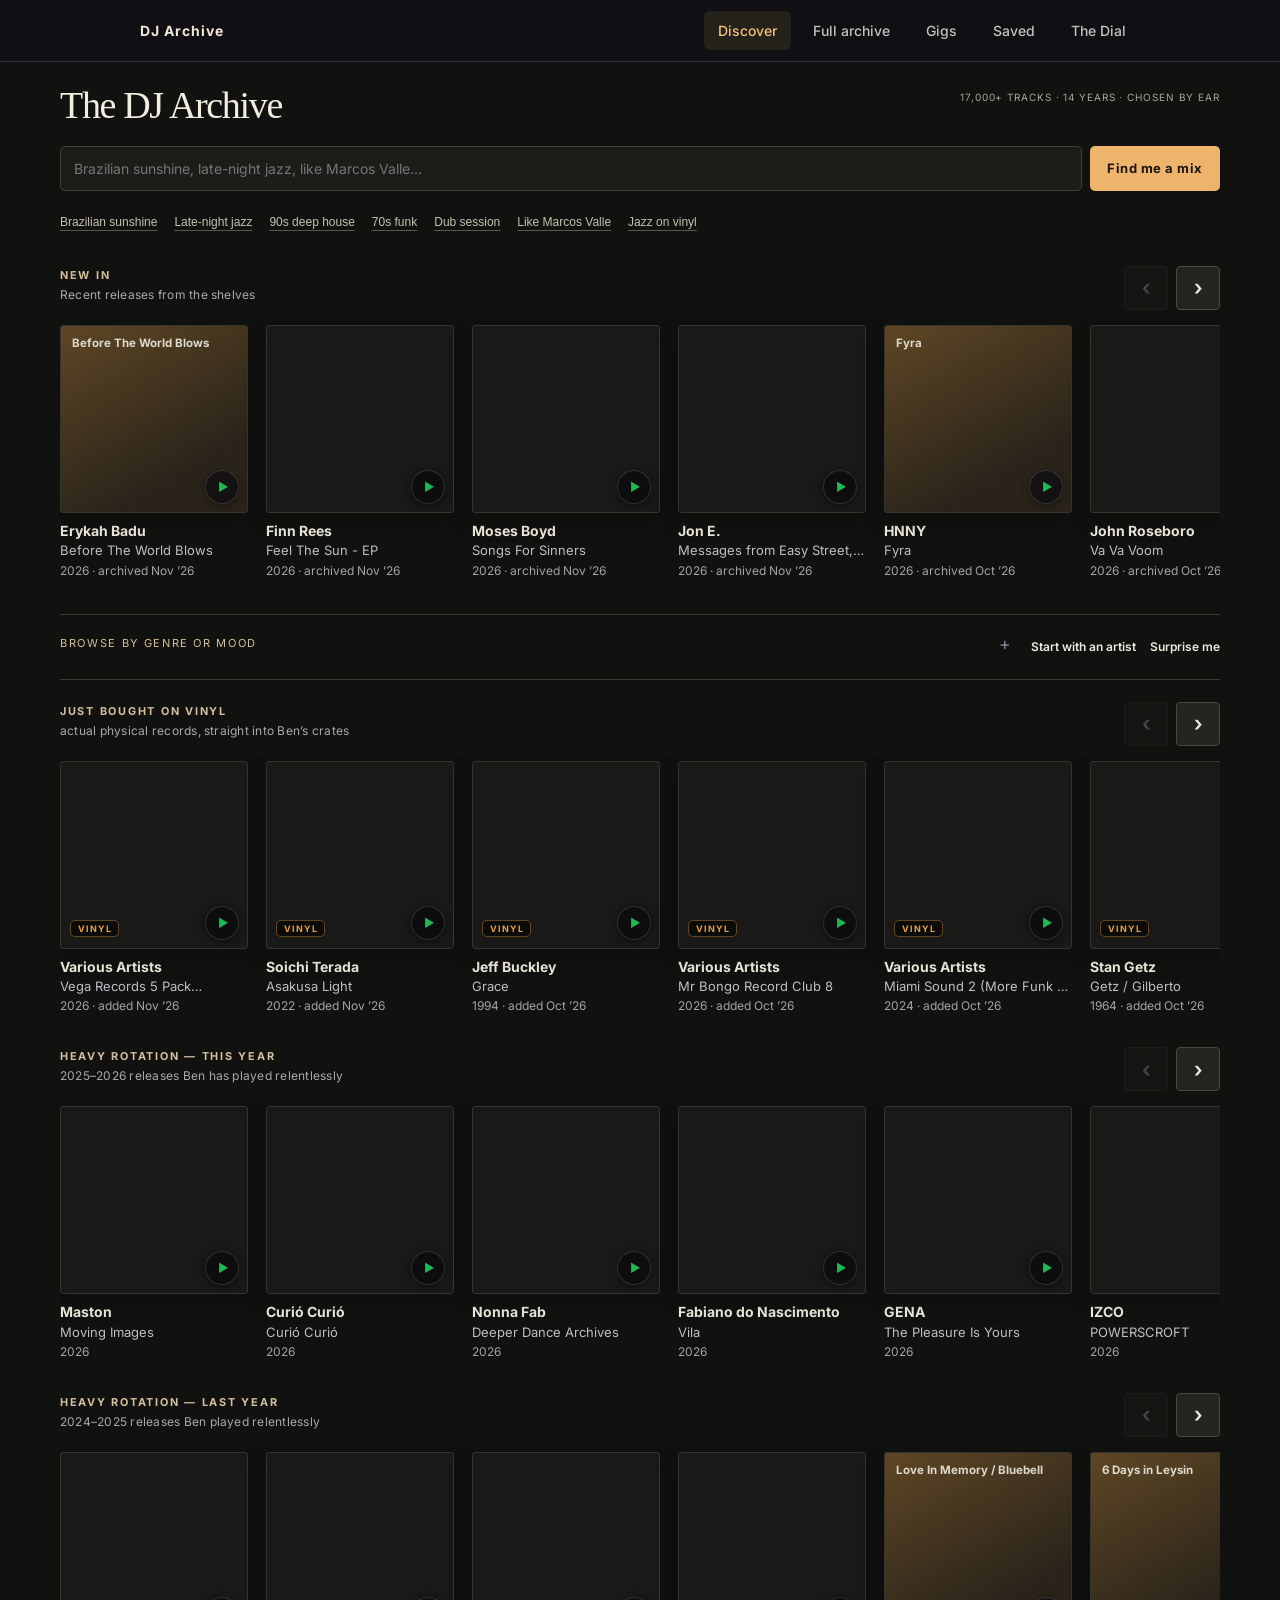
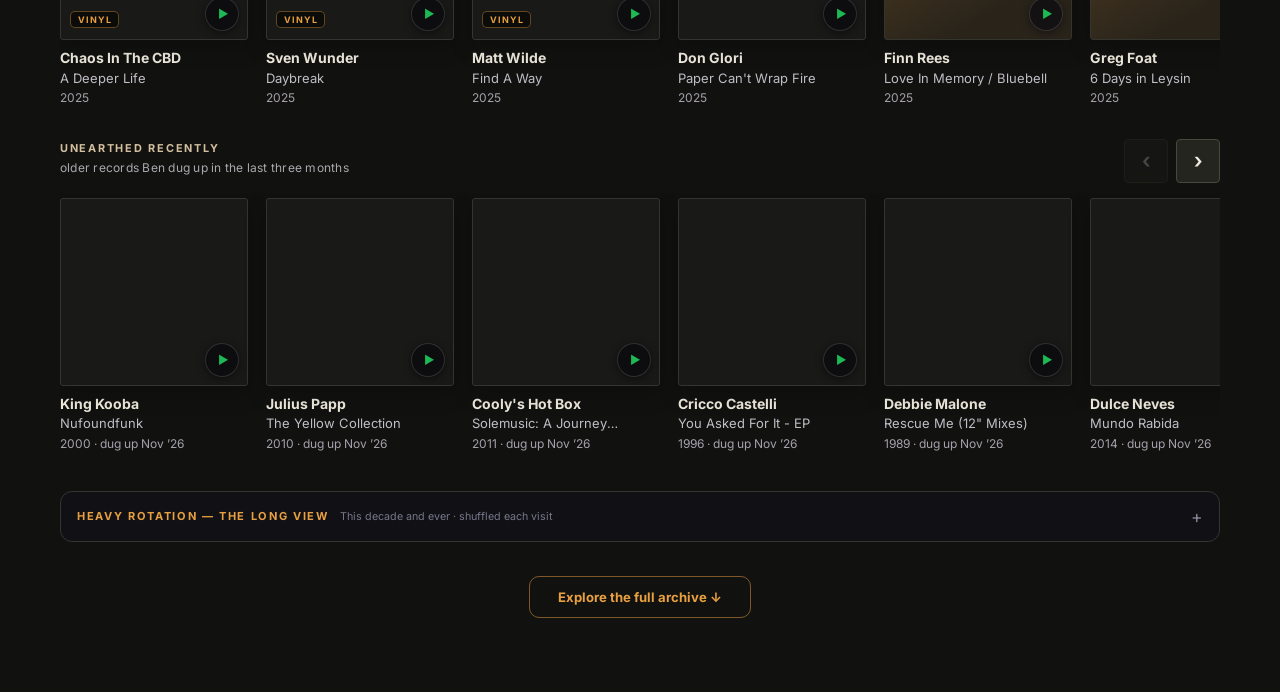
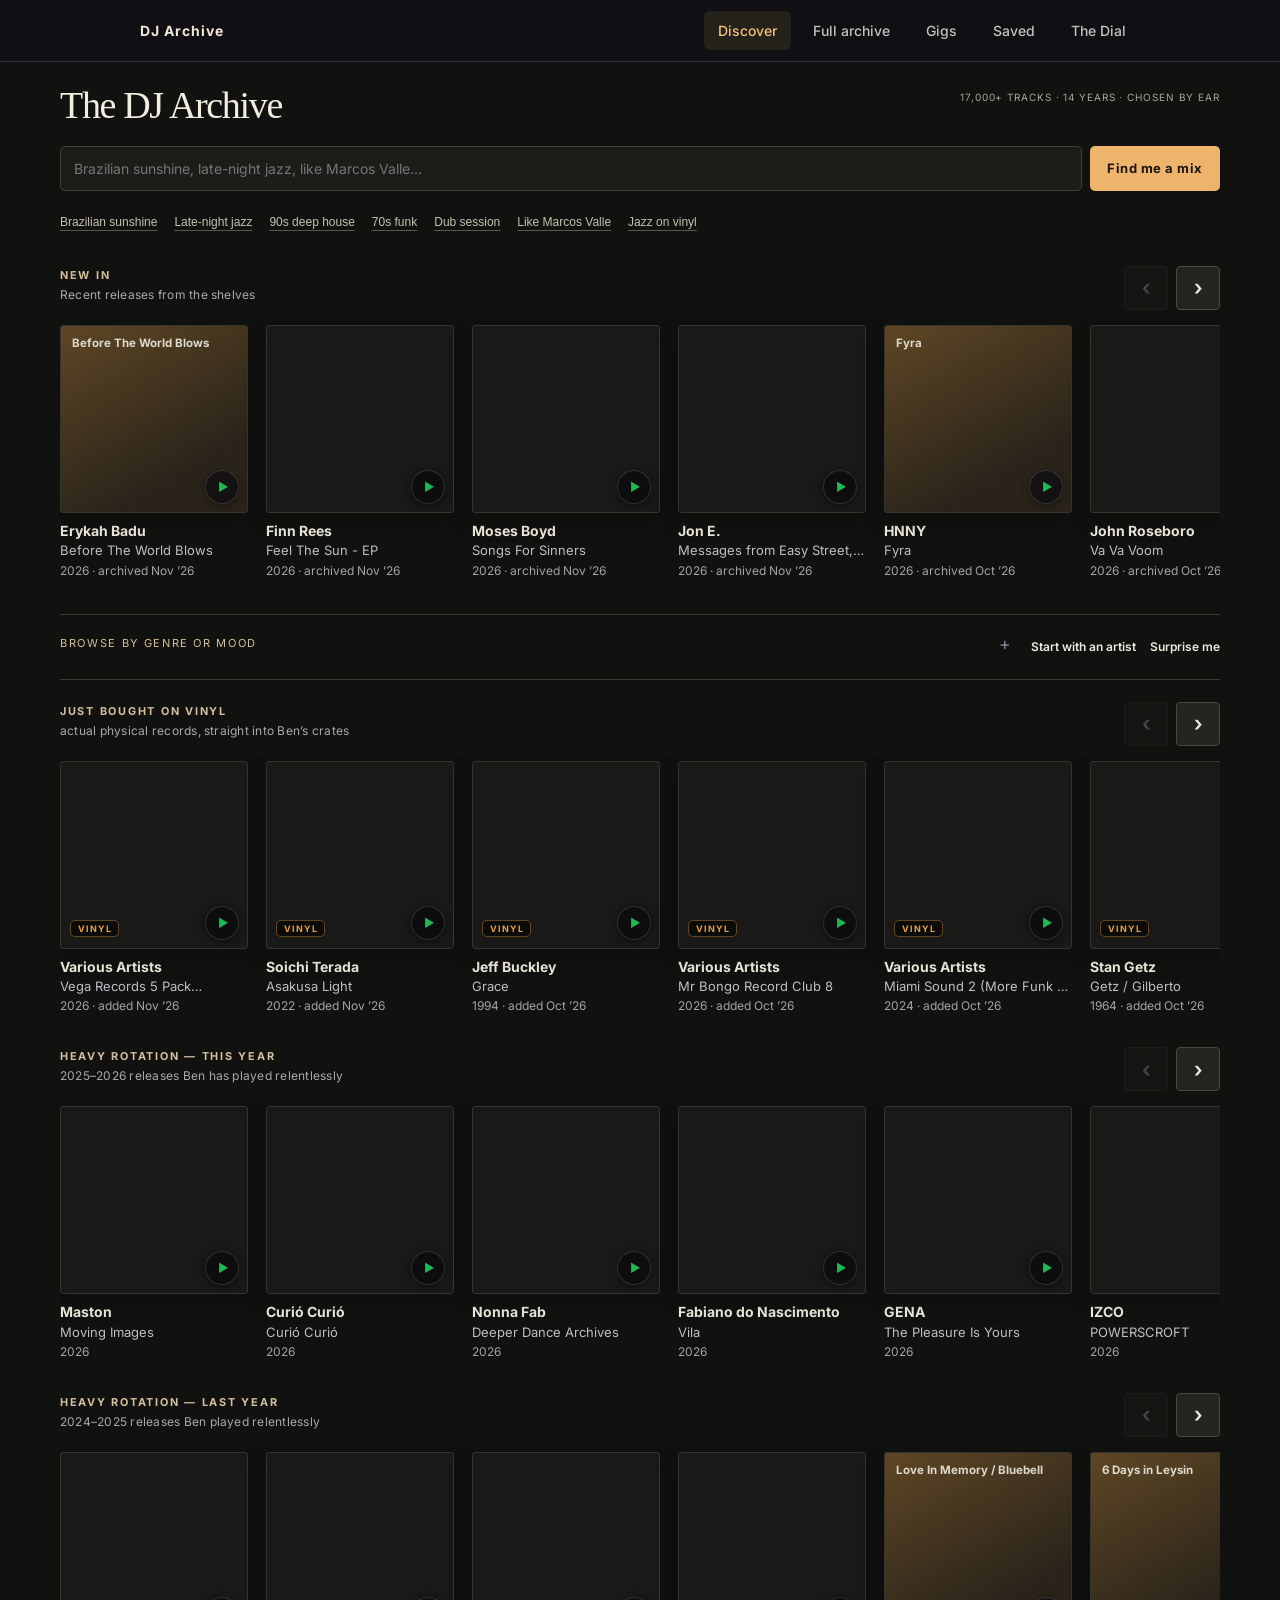
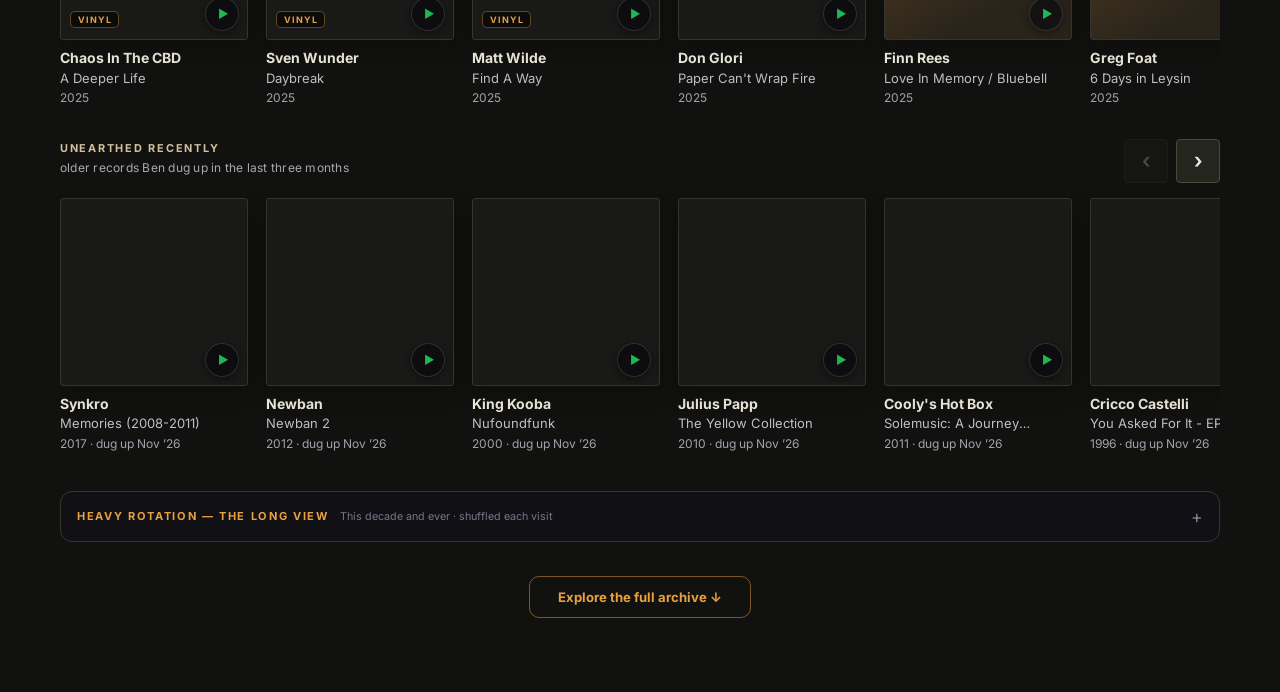
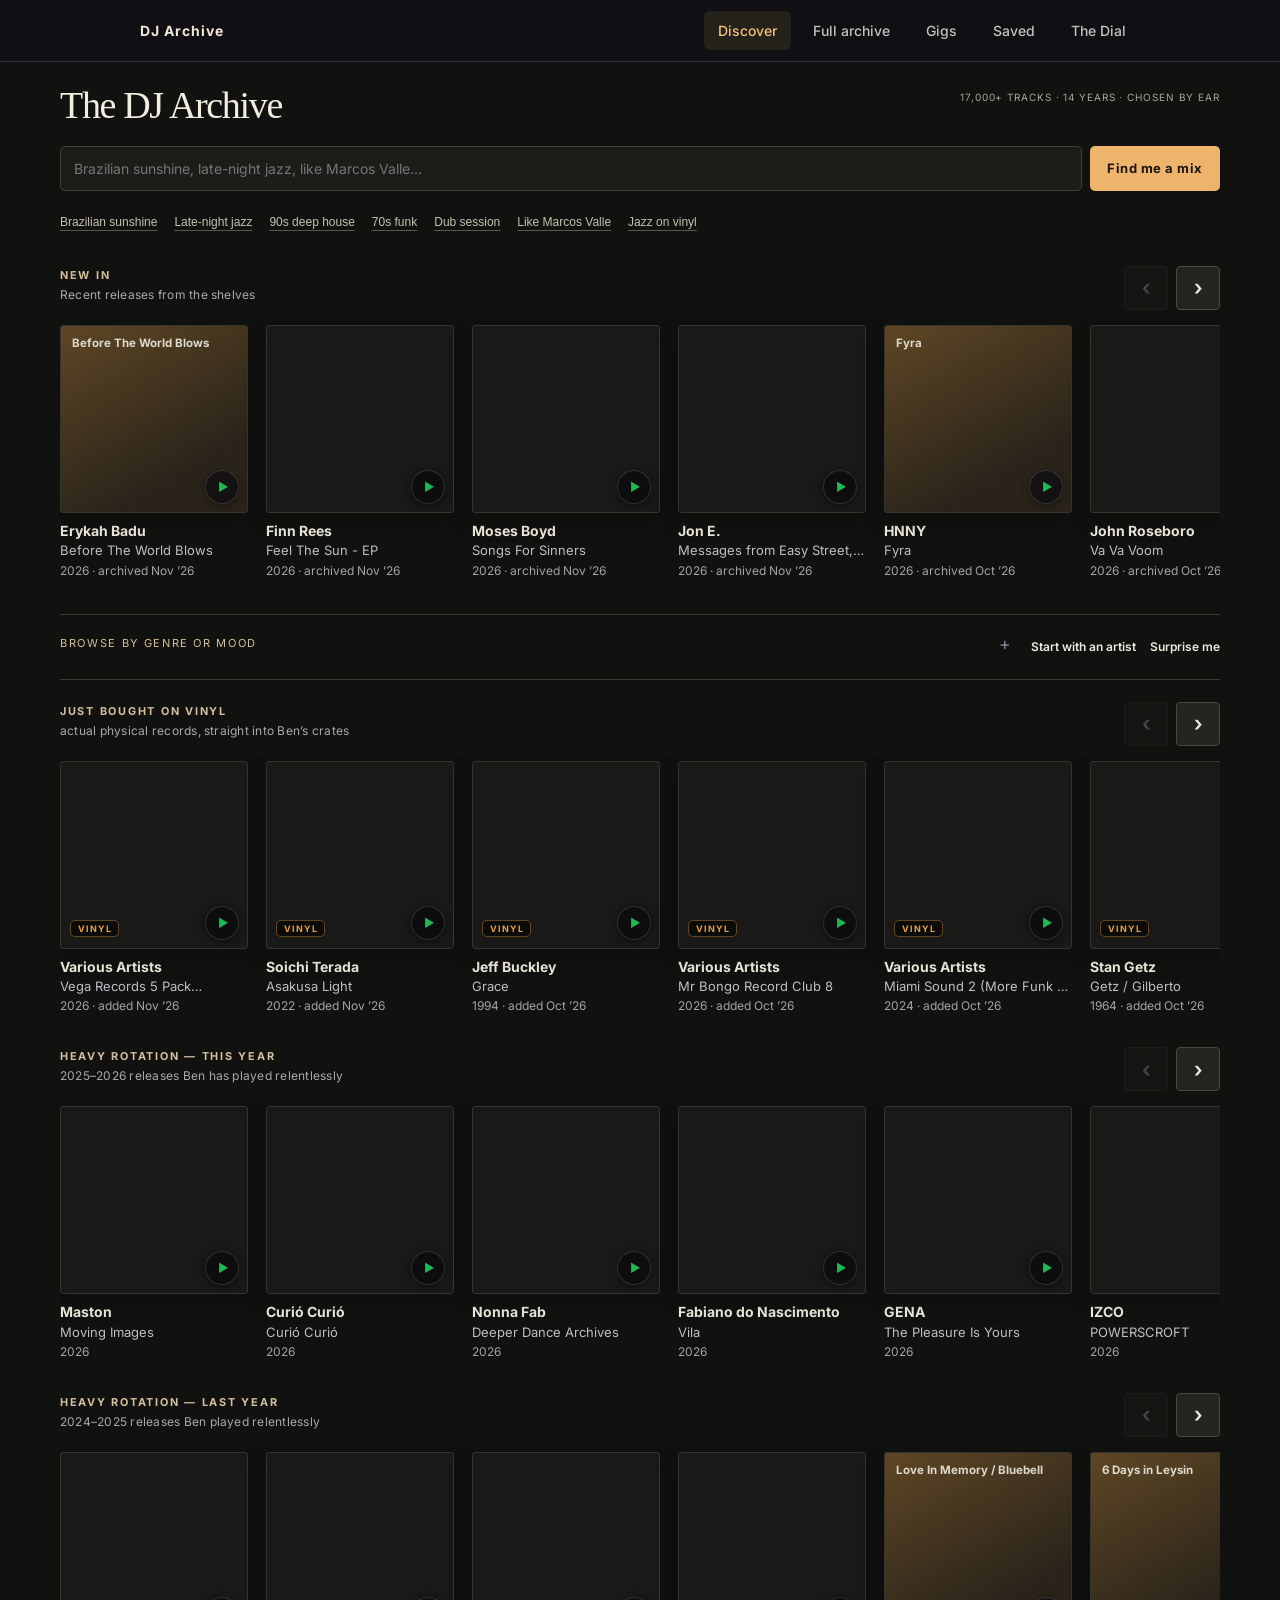
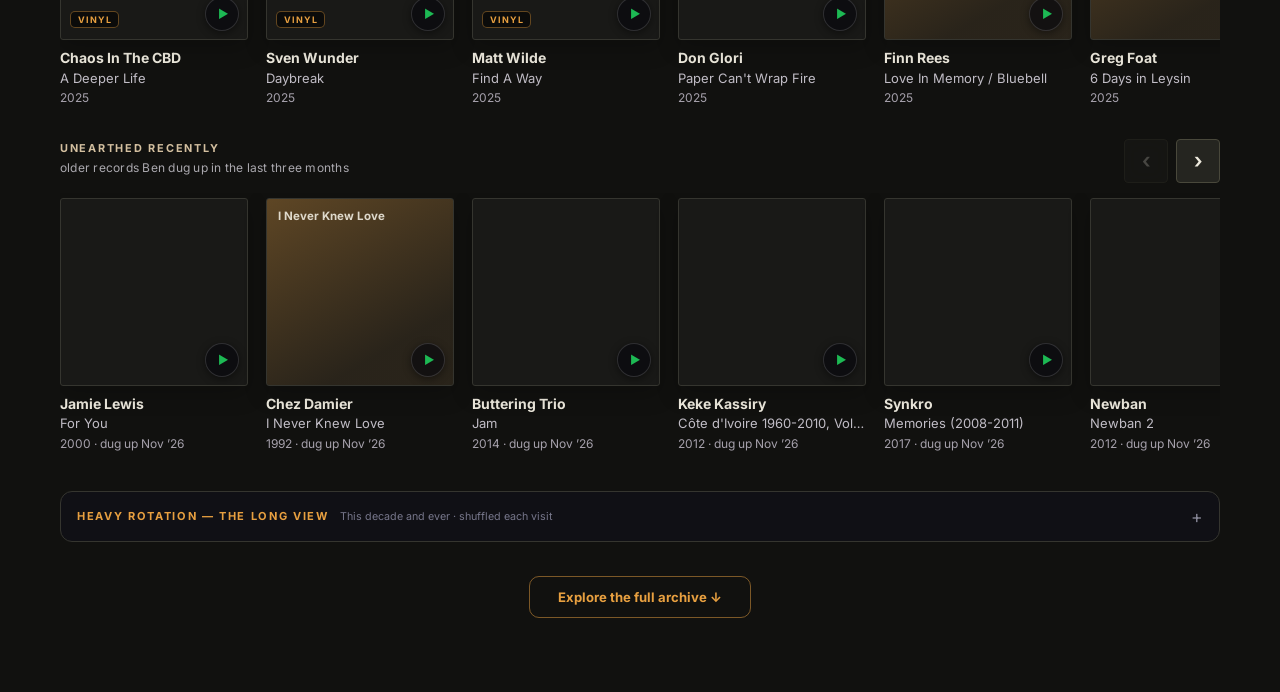
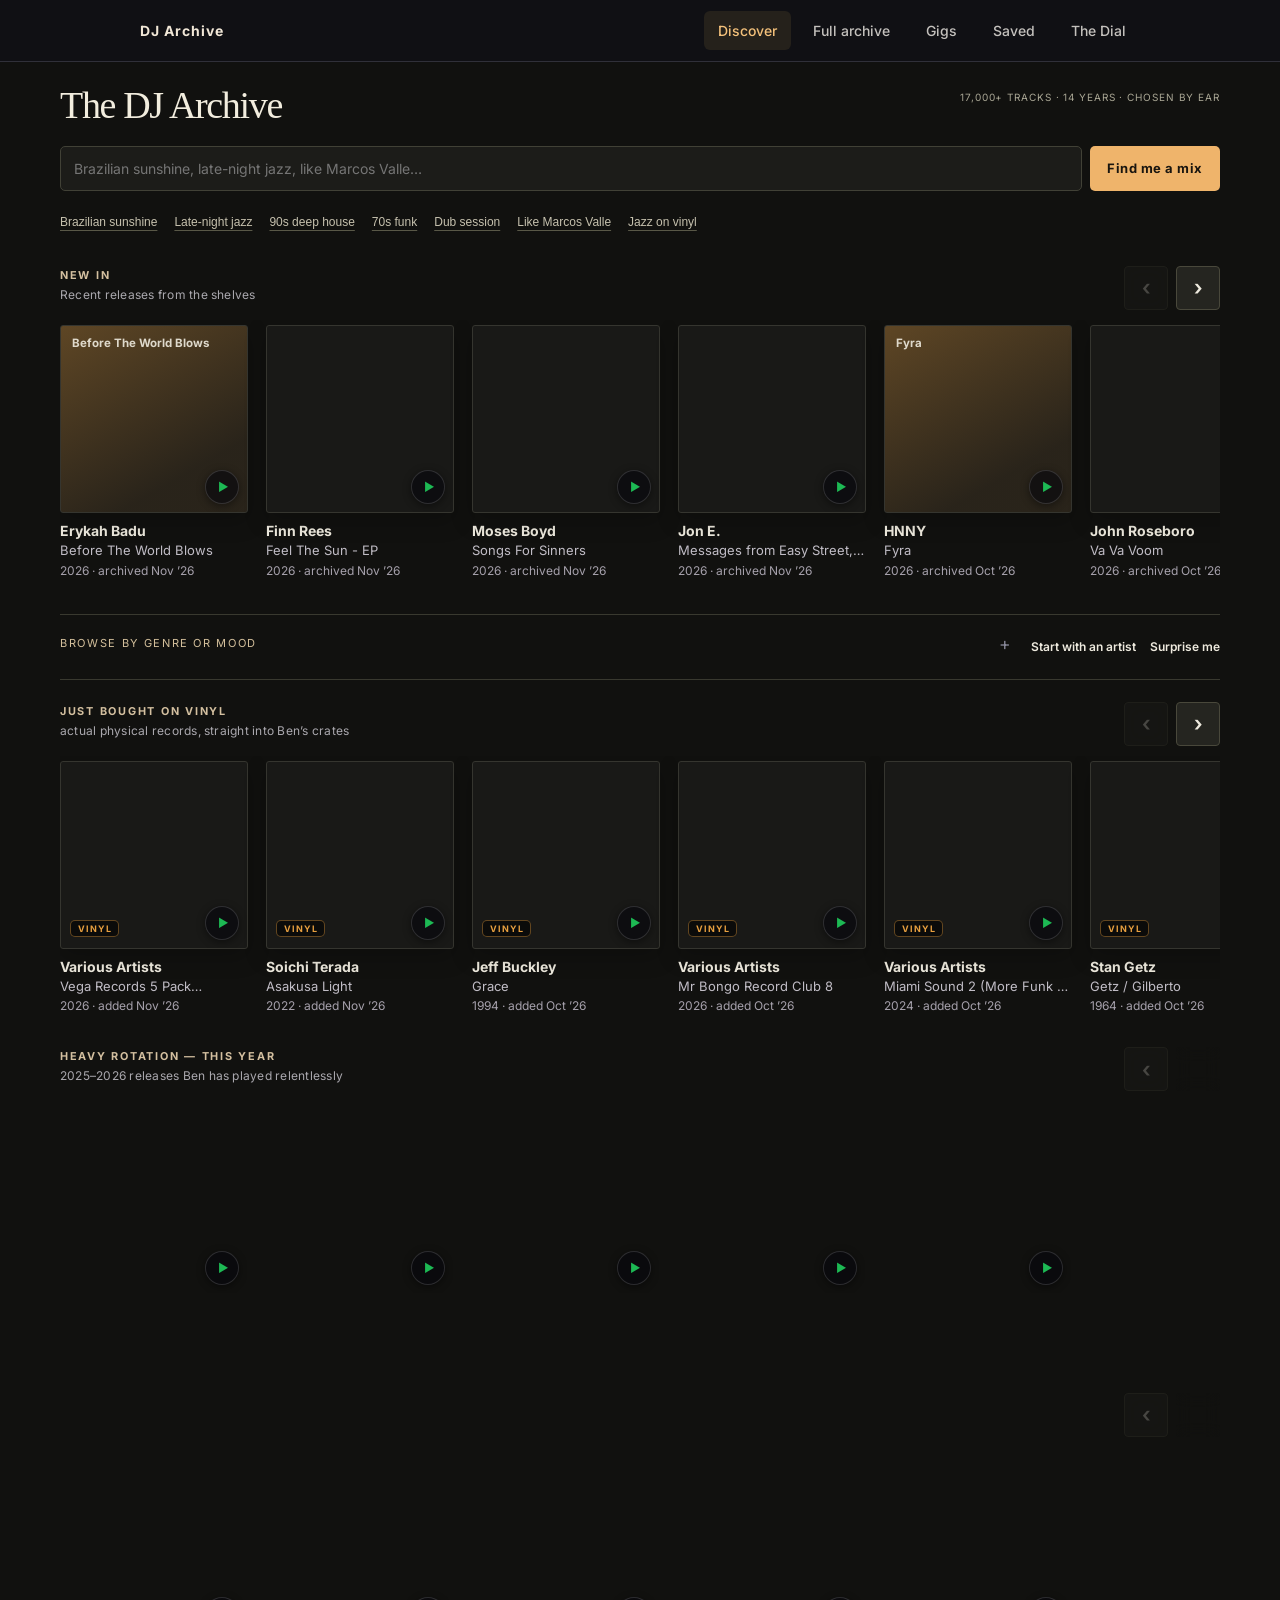
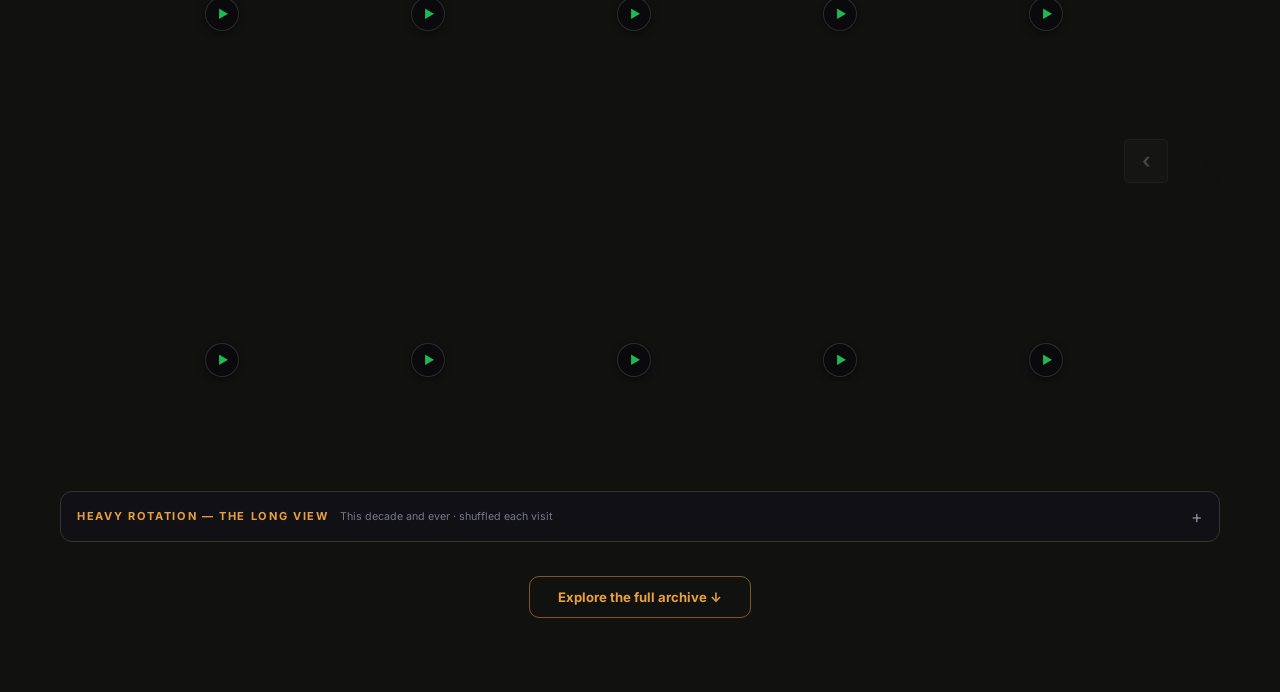
